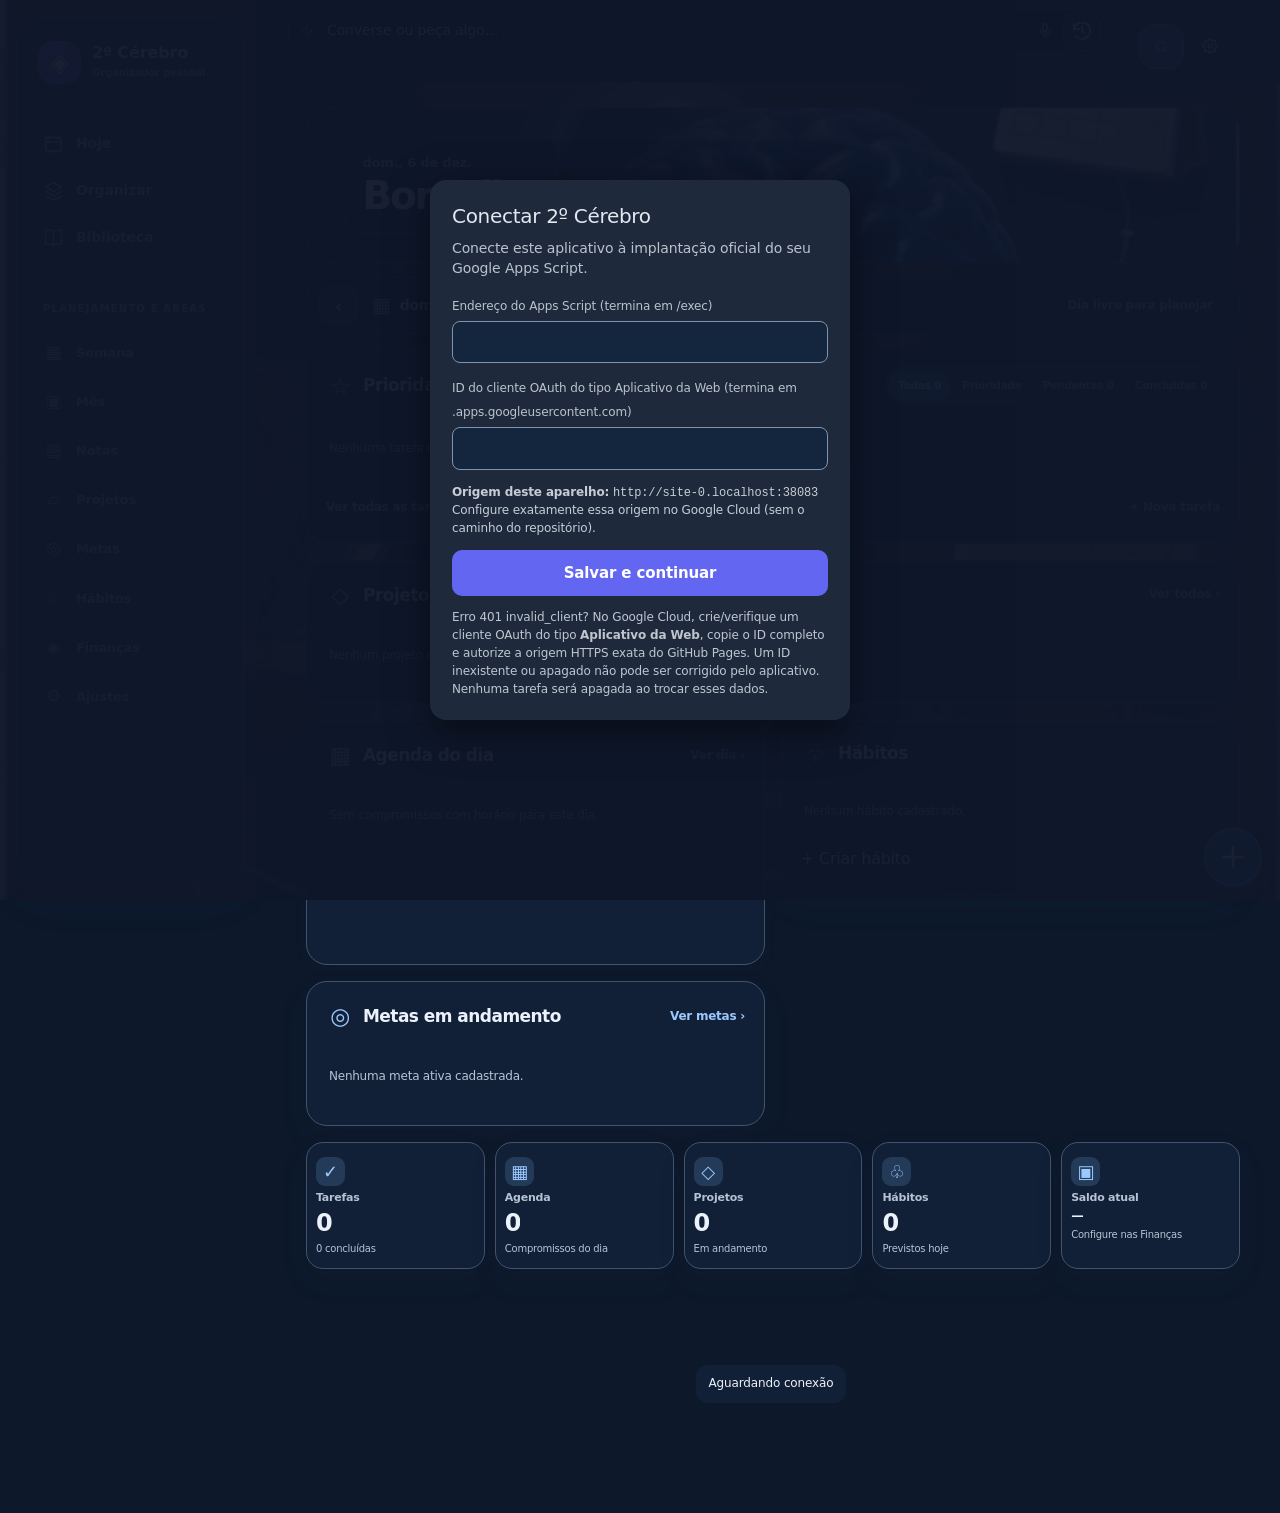
==== index.html @ 61ee3cfb "Permite salvar detalhes em cada ocorrência da rotina" ====
<!DOCTYPE html><html lang="pt-BR"><head><link rel="icon" type="image/png" href="[data-uri]"><meta charset="UTF-8"><meta name="viewport" content="width=device-width, initial-scale=1.0, viewport-fit=cover"><meta name="theme-color" content="#f8fafc"><meta name="apple-mobile-web-app-capable" content="yes"><meta name="apple-mobile-web-app-status-bar-style" content="default"><title>2° Cérebro</title><style>
  body { font-family: ui-sans-serif, system-ui, -apple-system, "Segoe UI", Roboto, sans-serif; -webkit-tap-highlight-color: transparent; }
  .input { width:100%; border:1px solid #d6d3e4; border-radius:.55rem; padding:.5rem .7rem; font-size:14px; background:#fff; outline:none; transition:border .15s, box-shadow .15s; }
  .input:focus { border-color:#6d28d9; box-shadow:0 0 0 3px rgba(109,40,217,.15); }
  .input::placeholder { color:#8a86a3; }
  .dark .input { background:#232134; border-color:#3b3852; color:#eee; }
  :root { color-scheme: light; } .dark { color-scheme: dark; }
  .rot { display:block; font-size:12px; font-weight:700; letter-spacing:.04em; text-transform:uppercase; color:#6b6785; margin-bottom:.3rem; }
  th.rot { display:table-cell; margin:0; padding:0 .25rem .5rem; vertical-align:bottom; line-height:1.25; }
  th.rot.text-left { padding-left:0; }
  .subt { color:#6b6785; font-size:13px; }
  .dark .rot, .dark .subt { color:#a8a4c0; }
  /* contraste: sobrescreve os cinzas claros do Tailwind (especificidade maior que a dos utilitários) */
  body .text-slate-400 { color:#64748b; } .dark .text-slate-400 { color:#a3acbd; }
  body .text-slate-300 { color:#94a3b8; }
  .dark .text-slate-500 { color:#a3acbd; }
  body .text-\[11px\] { font-size:12px; }
  .card { background:#fff; border:1px solid #ebe9f3; border-radius:1rem; }
  .dark .card { background:#1b1a29; border-color:#2c2a40; }
  .nav-i { display:flex; align-items:center; gap:.7rem; padding:.6rem .85rem; border-radius:.7rem; color:#5b5873; font-weight:600; font-size:14px; cursor:pointer; transition:background .15s,color .15s; }
  .nav-i:hover { background:#efeaff; color:#6d28d9; }
  .nav-i.ativo { background:#6d28d9; color:#fff; box-shadow:0 4px 12px rgba(109,40,217,.25); }
  .dark .nav-i { color:#b4b0cc; } .dark .nav-i:hover { background:#2a2540; color:#c4b5fd; } .dark .nav-i.ativo { background:#6d28d9; color:#fff; }
  .nav-m { flex:1; display:flex; flex-direction:column; align-items:center; gap:2px; padding:.45rem 0; font-size:11px; font-weight:600; color:#6b6785; min-width:44px; min-height:52px; justify-content:center; }
  .nav-m.ativo { color:#6d28d9; } .dark .nav-m { color:#a8a4c0; } .dark .nav-m.ativo { color:#c4b5fd; }
  .chip { display:inline-flex; align-items:center; gap:.3rem; font-size:12px; font-weight:600; padding:.12rem .55rem; border-radius:999px; white-space:nowrap; }
  .chip-f { cursor:pointer; background:#f1eff8; color:#3f3b56; } .dark .chip-f { background:#2a2540; color:#c4b5fd; }
  .chip-f.ativo { background:#6d28d9; color:#fff; }
  .btn { display:inline-flex; align-items:center; justify-content:center; gap:.4rem; font-weight:700; font-size:13px; padding:.5rem .9rem; border-radius:.6rem; transition:all .15s; }
  .btn-p { background:#6d28d9; color:#fff; } .btn-p:hover { background:#5b21b6; }
  .btn-s { background:#f1eff8; color:#3f3b56; } .btn-s:hover { background:#e6e2f3; }
  .dark .btn-s { background:#2a2540; color:#ddd; } .dark .btn-s:hover { background:#342e52; }
  .btn-g { background:transparent; color:#6d28d9; padding:.3rem .55rem; } .btn-g:hover { background:#efeaff; }
  .chk { width:28px; height:28px; border-radius:6px; border:2px solid #c4bfd9; display:inline-flex; align-items:center; justify-content:center; flex-shrink:0; cursor:pointer; background:#fff; }
  .chk.feito { background:#6d28d9; border-color:#6d28d9; color:#fff; }
  .chk.redondo { border-radius:999px; }
  .linha { position: relative; overflow: hidden; touch-action: pan-y; display:flex; align-items:flex-start; border-radius:.6rem; isolation:isolate; }
  .linha-swipe { transition: transform 0.2s ease-out; position:relative; z-index:1; }

/* visual simples: só o essencial (botão "Simples/Completo" no topo) */
html.simples #hoje-proxima, html.simples #hoje-ritual, html.simples #hoje-foco, html.simples #hoje-top3-card, html.simples #hoje-feitas-card, html.simples #hoje-habitos-card, html.simples #hoje-semana-card,
html.simples .jan-livre, html.simples .cap-aviso, html.simples .linha .rapido, html.simples .btn-top3, html.simples .tf-barra, html.simples #tf-projetos, html.simples #tf-areas, html.simples #btn-sel, html.simples #btn-dens, html.simples #btn-triagem,
html.simples #v-tarefas [onclick^="abrirProjeto("], html.simples #nt-etiquetas, html.simples #nt-trilha, html.simples #mt-heat-card, html.simples #v-metas [onclick="abrirReflexaoSemanal()"], html.simples #cap-pwa{display:none!important}
html.simples .t-meta > :not(.keep){display:none!important}
html.simples .t-meta:not(:has(.keep)){display:none!important}
html.simples #modal-corpo .subt.ms-oculto{display:none!important}
  .ag-sw { touch-action: pan-y; position: relative; transition: transform .2s ease-out, background-color .2s; }
  .linha-fundo { position: absolute; inset: 0; display: flex; align-items: center; justify-content: space-between; padding: 0 1rem; color: white; font-weight: bold; z-index: 0; border-radius: .6rem; }
  .fundo-verde { background: #10b981; } .fundo-vermelho { background: #ef4444; }
  .feita .titulo-t { text-decoration:line-through; color:#a8a4bd; }
  .modo-foco #v-hoje .foco-oculto { display: none !important; }
  .modo-foco #v-hoje .foco-lista { display: none !important; }
  .btn-foco.ativo { background: #171717; color: white; box-shadow: 0 0 15px rgba(109,40,217, 0.4); }
  .toast { animation: entra .2s ease-out; } @keyframes entra { from { transform:translateY(8px); opacity:0 } }
  .dia-hoje { box-shadow: 0 0 0 2px #6d28d9; }
  .barra { height:8px; border-radius:999px; background:#ebe9f3; overflow:hidden; } .dark .barra { background:#2c2a40; }
  .barra > i { display:block; height:100%; background:#6d28d9; border-radius:999px; }
  .bloco { position:absolute; border-radius:.45rem; padding:2px 6px; font-size:12px; overflow:hidden; border-left:3px solid; pointer-events:auto; }
</style>
<style>/* Tailwind 3.4.17 compilado (sem CDN). Regerar: npx tailwindcss -c tailwind.config.js -i in.css --minify */*,:after,:before{--tw-border-spacing-x:0;--tw-border-spacing-y:0;--tw-translate-x:0;--tw-translate-y:0;--tw-rotate:0;--tw-skew-x:0;--tw-skew-y:0;--tw-scale-x:1;--tw-scale-y:1;--tw-pan-x: ;--tw-pan-y: ;--tw-pinch-zoom: ;--tw-scroll-snap-strictness:proximity;--tw-gradient-from-position: ;--tw-gradient-via-position: ;--tw-gradient-to-position: ;--tw-ordinal: ;--tw-slashed-zero: ;--tw-numeric-figure: ;--tw-numeric-spacing: ;--tw-numeric-fraction: ;--tw-ring-inset: ;--tw-ring-offset-width:0px;--tw-ring-offset-color:#fff;--tw-ring-color:rgba(59,130,246,.5);--tw-ring-offset-shadow:0 0 #0000;--tw-ring-shadow:0 0 #0000;--tw-shadow:0 0 #0000;--tw-shadow-colored:0 0 #0000;--tw-blur: ;--tw-brightness: ;--tw-contrast: ;--tw-grayscale: ;--tw-hue-rotate: ;--tw-invert: ;--tw-saturate: ;--tw-sepia: ;--tw-drop-shadow: ;--tw-backdrop-blur: ;--tw-backdrop-brightness: ;--tw-backdrop-contrast: ;--tw-backdrop-grayscale: ;--tw-backdrop-hue-rotate: ;--tw-backdrop-invert: ;--tw-backdrop-opacity: ;--tw-backdrop-saturate: ;--tw-backdrop-sepia: ;--tw-contain-size: ;--tw-contain-layout: ;--tw-contain-paint: ;--tw-contain-style: }::backdrop{--tw-border-spacing-x:0;--tw-border-spacing-y:0;--tw-translate-x:0;--tw-translate-y:0;--tw-rotate:0;--tw-skew-x:0;--tw-skew-y:0;--tw-scale-x:1;--tw-scale-y:1;--tw-pan-x: ;--tw-pan-y: ;--tw-pinch-zoom: ;--tw-scroll-snap-strictness:proximity;--tw-gradient-from-position: ;--tw-gradient-via-position: ;--tw-gradient-to-position: ;--tw-ordinal: ;--tw-slashed-zero: ;--tw-numeric-figure: ;--tw-numeric-spacing: ;--tw-numeric-fraction: ;--tw-ring-inset: ;--tw-ring-offset-width:0px;--tw-ring-offset-color:#fff;--tw-ring-color:rgba(59,130,246,.5);--tw-ring-offset-shadow:0 0 #0000;--tw-ring-shadow:0 0 #0000;--tw-shadow:0 0 #0000;--tw-shadow-colored:0 0 #0000;--tw-blur: ;--tw-brightness: ;--tw-contrast: ;--tw-grayscale: ;--tw-hue-rotate: ;--tw-invert: ;--tw-saturate: ;--tw-sepia: ;--tw-drop-shadow: ;--tw-backdrop-blur: ;--tw-backdrop-brightness: ;--tw-backdrop-contrast: ;--tw-backdrop-grayscale: ;--tw-backdrop-hue-rotate: ;--tw-backdrop-invert: ;--tw-backdrop-opacity: ;--tw-backdrop-saturate: ;--tw-backdrop-sepia: ;--tw-contain-size: ;--tw-contain-layout: ;--tw-contain-paint: ;--tw-contain-style: }/*! tailwindcss v3.4.17 | MIT License | https://tailwindcss.com*/*,:after,:before{box-sizing:border-box;border:0 solid #e5e7eb}:after,:before{--tw-content:""}:host,html{line-height:1.5;-webkit-text-size-adjust:100%;-moz-tab-size:4;-o-tab-size:4;tab-size:4;font-family:ui-sans-serif,system-ui,sans-serif,Apple Color Emoji,Segoe UI Emoji,Segoe UI Symbol,Noto Color Emoji;font-feature-settings:normal;font-variation-settings:normal;-webkit-tap-highlight-color:transparent}body{margin:0;line-height:inherit}hr{height:0;color:inherit;border-top-width:1px}abbr:where([title]){-webkit-text-decoration:underline dotted;text-decoration:underline dotted}h1,h2,h3,h4,h5,h6{font-size:inherit;font-weight:inherit}a{color:inherit;text-decoration:inherit}b,strong{font-weight:bolder}code,kbd,pre,samp{font-family:ui-monospace,SFMono-Regular,Menlo,Monaco,Consolas,Liberation Mono,Courier New,monospace;font-feature-settings:normal;font-variation-settings:normal;font-size:1em}small{font-size:80%}sub,sup{font-size:75%;line-height:0;position:relative;vertical-align:baseline}sub{bottom:-.25em}sup{top:-.5em}table{text-indent:0;border-color:inherit;border-collapse:collapse}button,input,optgroup,select,textarea{font-family:inherit;font-feature-settings:inherit;font-variation-settings:inherit;font-size:100%;font-weight:inherit;line-height:inherit;letter-spacing:inherit;color:inherit;margin:0;padding:0}button,select{text-transform:none}button,input:where([type=button]),input:where([type=reset]),input:where([type=submit]){-webkit-appearance:button;background-color:transparent;background-image:none}:-moz-focusring{outline:auto}:-moz-ui-invalid{box-shadow:none}progress{vertical-align:baseline}::-webkit-inner-spin-button,::-webkit-outer-spin-button{height:auto}[type=search]{-webkit-appearance:textfield;outline-offset:-2px}::-webkit-search-decoration{-webkit-appearance:none}::-webkit-file-upload-button{-webkit-appearance:button;font:inherit}summary{display:list-item}blockquote,dd,dl,figure,h1,h2,h3,h4,h5,h6,hr,p,pre{margin:0}fieldset{margin:0}fieldset,legend{padding:0}menu,ol,ul{list-style:none;margin:0;padding:0}dialog{padding:0}textarea{resize:vertical}input::-moz-placeholder,textarea::-moz-placeholder{opacity:1;color:#9ca3af}input::placeholder,textarea::placeholder{opacity:1;color:#9ca3af}[role=button],button{cursor:pointer}:disabled{cursor:default}audio,canvas,embed,iframe,img,object,svg,video{display:block;vertical-align:middle}img,video{max-width:100%;height:auto}[hidden]:where(:not([hidden=until-found])){display:none}.pointer-events-none{pointer-events:none}.visible{visibility:visible}.collapse{visibility:collapse}.fixed{position:fixed}.absolute{position:absolute}.relative{position:relative}.sticky{position:sticky}.inset-0{inset:0}.inset-x-0{left:0;right:0}.inset-y-0{top:0;bottom:0}.-left-1{left:-.25rem}.-top-1{top:-.25rem}.-top-2{top:-.5rem}.bottom-0{bottom:0}.bottom-16{bottom:4rem}.bottom-20{bottom:5rem}.bottom-36{bottom:9rem}.left-0{left:0}.left-3{left:.75rem}.right-0{right:0}.right-1{right:.25rem}.right-4{right:1rem}.top-0{top:0}.top-1{top:.25rem}.top-1\/2{top:50%}.z-10{z-index:10}.z-20{z-index:20}.z-30{z-index:30}.z-40{z-index:40}.z-50{z-index:50}.z-\[60\]{z-index:60}.mx-auto{margin-left:auto;margin-right:auto}.my-1{margin-top:.25rem;margin-bottom:.25rem}.\!mb-0{margin-bottom:0!important}.-mt-1{margin-top:-.25rem}.mb-1{margin-bottom:.25rem}.mb-2{margin-bottom:.5rem}.mb-3{margin-bottom:.75rem}.mb-4{margin-bottom:1rem}.mb-5{margin-bottom:1.25rem}.mb-6{margin-bottom:1.5rem}.ml-1{margin-left:.25rem}.ml-2{margin-left:.5rem}.ml-3{margin-left:.75rem}.mr-0{margin-right:0}.mr-0\.5{margin-right:.125rem}.mr-1{margin-right:.25rem}.mr-1\.5{margin-right:.375rem}.mr-2{margin-right:.5rem}.mt-0{margin-top:0}.mt-0\.5{margin-top:.125rem}.mt-1{margin-top:.25rem}.mt-2{margin-top:.5rem}.mt-3{margin-top:.75rem}.mt-4{margin-top:1rem}.mt-auto{margin-top:auto}.block{display:block}.inline-block{display:inline-block}.inline{display:inline}.flex{display:flex}.inline-flex{display:inline-flex}.table{display:table}.grid{display:grid}.hidden{display:none}.h-14{height:3.5rem}.h-2{height:.5rem}.h-2\.5{height:.625rem}.h-9{height:2.25rem}.h-\[14px\]{height:14px}.h-full{height:100%}.h-px{height:1px}.max-h-48{max-height:12rem}.max-h-\[92vh\]{max-height:92vh}.min-h-0{min-height:0}.min-h-screen{min-height:100vh}.w-1{width:.25rem}.w-10{width:2.5rem}.w-14{width:3.5rem}.w-2{width:.5rem}.w-2\.5{width:.625rem}.w-4{width:1rem}.w-5{width:1.25rem}.w-60{width:15rem}.w-8{width:2rem}.w-9{width:2.25rem}.w-full{width:100%}.min-w-0{min-width:0}.max-w-2xl{max-width:42rem}.max-w-6xl{max-width:72rem}.max-w-sm{max-width:24rem}.max-w-xl{max-width:36rem}.max-w-xs{max-width:20rem}.flex-1{flex:1 1 0%}.shrink-0{flex-shrink:0}.-translate-y-1{--tw-translate-y:-0.25rem}.-translate-y-1,.-translate-y-1\/2{transform:translate(var(--tw-translate-x),var(--tw-translate-y)) rotate(var(--tw-rotate)) skewX(var(--tw-skew-x)) skewY(var(--tw-skew-y)) scaleX(var(--tw-scale-x)) scaleY(var(--tw-scale-y))}.-translate-y-1\/2{--tw-translate-y:-50%}.transform{transform:translate(var(--tw-translate-x),var(--tw-translate-y)) rotate(var(--tw-rotate)) skewX(var(--tw-skew-x)) skewY(var(--tw-skew-y)) scaleX(var(--tw-scale-x)) scaleY(var(--tw-scale-y))}.cursor-pointer{cursor:pointer}.resize{resize:both}.list-disc{list-style-type:disc}.grid-cols-1{grid-template-columns:repeat(1,minmax(0,1fr))}.grid-cols-2{grid-template-columns:repeat(2,minmax(0,1fr))}.grid-cols-3{grid-template-columns:repeat(3,minmax(0,1fr))}.flex-col{flex-direction:column}.flex-wrap{flex-wrap:wrap}.items-start{align-items:flex-start}.items-end{align-items:flex-end}.items-center{align-items:center}.justify-start{justify-content:flex-start}.justify-end{justify-content:flex-end}.justify-center{justify-content:center}.justify-between{justify-content:space-between}.gap-1{gap:.25rem}.gap-1\.5{gap:.375rem}.gap-2{gap:.5rem}.gap-2\.5{gap:.625rem}.gap-3{gap:.75rem}.gap-4{gap:1rem}.gap-5{gap:1.25rem}.gap-x-3{-moz-column-gap:.75rem;column-gap:.75rem}.gap-y-1{row-gap:.25rem}.space-y-0>:not([hidden])~:not([hidden]){--tw-space-y-reverse:0;margin-top:calc(0px*(1 - var(--tw-space-y-reverse)));margin-bottom:calc(0px*var(--tw-space-y-reverse))}.space-y-0\.5>:not([hidden])~:not([hidden]){--tw-space-y-reverse:0;margin-top:calc(.125rem*(1 - var(--tw-space-y-reverse)));margin-bottom:calc(.125rem*var(--tw-space-y-reverse))}.space-y-1>:not([hidden])~:not([hidden]){--tw-space-y-reverse:0;margin-top:calc(.25rem*(1 - var(--tw-space-y-reverse)));margin-bottom:calc(.25rem*var(--tw-space-y-reverse))}.space-y-1\.5>:not([hidden])~:not([hidden]){--tw-space-y-reverse:0;margin-top:calc(.375rem*(1 - var(--tw-space-y-reverse)));margin-bottom:calc(.375rem*var(--tw-space-y-reverse))}.space-y-2>:not([hidden])~:not([hidden]){--tw-space-y-reverse:0;margin-top:calc(.5rem*(1 - var(--tw-space-y-reverse)));margin-bottom:calc(.5rem*var(--tw-space-y-reverse))}.space-y-3>:not([hidden])~:not([hidden]){--tw-space-y-reverse:0;margin-top:calc(.75rem*(1 - var(--tw-space-y-reverse)));margin-bottom:calc(.75rem*var(--tw-space-y-reverse))}.space-y-4>:not([hidden])~:not([hidden]){--tw-space-y-reverse:0;margin-top:calc(1rem*(1 - var(--tw-space-y-reverse)));margin-bottom:calc(1rem*var(--tw-space-y-reverse))}.space-y-5>:not([hidden])~:not([hidden]){--tw-space-y-reverse:0;margin-top:calc(1.25rem*(1 - var(--tw-space-y-reverse)));margin-bottom:calc(1.25rem*var(--tw-space-y-reverse))}.self-stretch{align-self:stretch}.overflow-hidden{overflow:hidden}.overflow-x-auto{overflow-x:auto}.overflow-y-auto{overflow-y:auto}.truncate{overflow:hidden;text-overflow:ellipsis;white-space:nowrap}.whitespace-pre-wrap{white-space:pre-wrap}.break-words{overflow-wrap:break-word}.rounded{border-radius:.25rem}.rounded-2xl{border-radius:1rem}.rounded-full{border-radius:9999px}.rounded-lg{border-radius:.5rem}.rounded-xl{border-radius:.75rem}.border{border-width:1px}.border-b{border-bottom-width:1px}.border-l{border-left-width:1px}.border-r{border-right-width:1px}.border-t{border-top-width:1px}.border-dashed{border-style:dashed}.border-amber-300{--tw-border-opacity:1;border-color:rgb(252 211 77/var(--tw-border-opacity,1))}.border-slate-100{--tw-border-opacity:1;border-color:rgb(241 245 249/var(--tw-border-opacity,1))}.border-slate-200{--tw-border-opacity:1;border-color:rgb(226 232 240/var(--tw-border-opacity,1))}.border-slate-300{--tw-border-opacity:1;border-color:rgb(203 213 225/var(--tw-border-opacity,1))}.bg-amber-50{--tw-bg-opacity:1;background-color:rgb(255 251 235/var(--tw-bg-opacity,1))}.bg-amber-900{--tw-bg-opacity:1;background-color:rgb(120 53 15/var(--tw-bg-opacity,1))}.bg-black{--tw-bg-opacity:1;background-color:rgb(0 0 0/var(--tw-bg-opacity,1))}.bg-black\/40{background-color:rgba(0,0,0,.4)}.bg-purple-100{--tw-bg-opacity:1;background-color:rgb(243 232 255/var(--tw-bg-opacity,1))}.bg-purple-50{--tw-bg-opacity:1;background-color:rgb(250 245 255/var(--tw-bg-opacity,1))}.bg-purple-50\/50{background-color:rgba(250,245,255,.5)}.bg-purple-700{--tw-bg-opacity:1;background-color:rgb(126 34 206/var(--tw-bg-opacity,1))}.bg-purple-900{--tw-bg-opacity:1;background-color:rgb(88 28 135/var(--tw-bg-opacity,1))}.bg-purple-900\/10{background-color:rgba(88,28,135,.1)}.bg-red-300{--tw-bg-opacity:1;background-color:rgb(252 165 165/var(--tw-bg-opacity,1))}.bg-red-500{--tw-bg-opacity:1;background-color:rgb(239 68 68/var(--tw-bg-opacity,1))}.bg-red-600{--tw-bg-opacity:1;background-color:rgb(220 38 38/var(--tw-bg-opacity,1))}.bg-slate-200{--tw-bg-opacity:1;background-color:rgb(226 232 240/var(--tw-bg-opacity,1))}.bg-slate-50{--tw-bg-opacity:1;background-color:rgb(248 250 252/var(--tw-bg-opacity,1))}.bg-slate-50\/90{background-color:rgba(248,250,252,.9)}.bg-slate-900{--tw-bg-opacity:1;background-color:rgb(15 23 42/var(--tw-bg-opacity,1))}.bg-white{--tw-bg-opacity:1;background-color:rgb(255 255 255/var(--tw-bg-opacity,1))}.p-1{padding:.25rem}.p-2{padding:.5rem}.p-2\.5{padding:.625rem}.p-3{padding:.75rem}.p-4{padding:1rem}.p-5{padding:1.25rem}.p-6{padding:1.5rem}.px-0{padding-left:0;padding-right:0}.px-0\.5{padding-left:.125rem;padding-right:.125rem}.px-1{padding-left:.25rem;padding-right:.25rem}.px-1\.5{padding-left:.375rem;padding-right:.375rem}.px-2{padding-left:.5rem;padding-right:.5rem}.px-3{padding-left:.75rem;padding-right:.75rem}.px-4{padding-left:1rem;padding-right:1rem}.px-5{padding-left:1.25rem;padding-right:1.25rem}.py-0{padding-top:0;padding-bottom:0}.py-0\.5{padding-top:.125rem;padding-bottom:.125rem}.py-1{padding-top:.25rem;padding-bottom:.25rem}.py-1\.5{padding-top:.375rem;padding-bottom:.375rem}.py-2{padding-top:.5rem;padding-bottom:.5rem}.py-2\.5{padding-top:.625rem;padding-bottom:.625rem}.py-3{padding-top:.75rem;padding-bottom:.75rem}.py-4{padding-top:1rem;padding-bottom:1rem}.py-6{padding-top:1.5rem;padding-bottom:1.5rem}.pb-1{padding-bottom:.25rem}.pb-28{padding-bottom:7rem}.pl-3{padding-left:.75rem}.pl-5{padding-left:1.25rem}.pl-9{padding-left:2.25rem}.pr-1{padding-right:.25rem}.pr-3{padding-right:.75rem}.pr-4{padding-right:1rem}.pt-1{padding-top:.25rem}.pt-2{padding-top:.5rem}.pt-3{padding-top:.75rem}.pt-5{padding-top:1.25rem}.text-left{text-align:left}.text-center{text-align:center}.text-right{text-align:right}.text-2xl{font-size:1.5rem;line-height:2rem}.text-6xl{font-size:3.75rem;line-height:1}.text-\[10px\]{font-size:10px}.text-\[11px\]{font-size:11px}.text-\[12px\]{font-size:12px}.text-lg{font-size:1.125rem;line-height:1.75rem}.text-sm{font-size:.875rem;line-height:1.25rem}.text-xl{font-size:1.25rem;line-height:1.75rem}.text-xs{font-size:.75rem;line-height:1rem}.font-bold{font-weight:700}.font-extrabold{font-weight:800}.font-medium{font-weight:500}.font-normal{font-weight:400}.font-semibold{font-weight:600}.uppercase{text-transform:uppercase}.normal-case{text-transform:none}.italic{font-style:italic}.tabular-nums{--tw-numeric-spacing:tabular-nums;font-variant-numeric:var(--tw-ordinal) var(--tw-slashed-zero) var(--tw-numeric-figure) var(--tw-numeric-spacing) var(--tw-numeric-fraction)}.leading-\[14px\]{line-height:14px}.leading-none{line-height:1}.leading-tight{line-height:1.25}.text-amber-500{--tw-text-opacity:1;color:rgb(245 158 11/var(--tw-text-opacity,1))}.text-amber-600{--tw-text-opacity:1;color:rgb(217 119 6/var(--tw-text-opacity,1))}.text-emerald-500{--tw-text-opacity:1;color:rgb(16 185 129/var(--tw-text-opacity,1))}.text-emerald-600{--tw-text-opacity:1;color:rgb(5 150 105/var(--tw-text-opacity,1))}.text-orange-500{--tw-text-opacity:1;color:rgb(249 115 22/var(--tw-text-opacity,1))}.text-orange-600{--tw-text-opacity:1;color:rgb(234 88 12/var(--tw-text-opacity,1))}.text-purple-300{--tw-text-opacity:1;color:rgb(216 180 254/var(--tw-text-opacity,1))}.text-purple-700{--tw-text-opacity:1;color:rgb(126 34 206/var(--tw-text-opacity,1))}.text-red-500{--tw-text-opacity:1;color:rgb(239 68 68/var(--tw-text-opacity,1))}.text-red-600{--tw-text-opacity:1;color:rgb(220 38 38/var(--tw-text-opacity,1))}.text-slate-300{--tw-text-opacity:1;color:rgb(203 213 225/var(--tw-text-opacity,1))}.text-slate-400{--tw-text-opacity:1;color:rgb(148 163 184/var(--tw-text-opacity,1))}.text-slate-500{--tw-text-opacity:1;color:rgb(100 116 139/var(--tw-text-opacity,1))}.text-slate-600{--tw-text-opacity:1;color:rgb(71 85 105/var(--tw-text-opacity,1))}.text-slate-800{--tw-text-opacity:1;color:rgb(30 41 59/var(--tw-text-opacity,1))}.text-white{--tw-text-opacity:1;color:rgb(255 255 255/var(--tw-text-opacity,1))}.underline{text-decoration-line:underline}.decoration-dotted{text-decoration-style:dotted}.opacity-0{opacity:0}.opacity-60{opacity:.6}.opacity-70{opacity:.7}.shadow{--tw-shadow:0 1px 3px 0 rgba(0,0,0,.1),0 1px 2px -1px rgba(0,0,0,.1);--tw-shadow-colored:0 1px 3px 0 var(--tw-shadow-color),0 1px 2px -1px var(--tw-shadow-color)}.shadow,.shadow-lg{box-shadow:var(--tw-ring-offset-shadow,0 0 #0000),var(--tw-ring-shadow,0 0 #0000),var(--tw-shadow)}.shadow-lg{--tw-shadow:0 10px 15px -3px rgba(0,0,0,.1),0 4px 6px -4px rgba(0,0,0,.1);--tw-shadow-colored:0 10px 15px -3px var(--tw-shadow-color),0 4px 6px -4px var(--tw-shadow-color)}.outline-none{outline:2px solid transparent;outline-offset:2px}.blur{--tw-blur:blur(8px)}.blur,.filter{filter:var(--tw-blur) var(--tw-brightness) var(--tw-contrast) var(--tw-grayscale) var(--tw-hue-rotate) var(--tw-invert) var(--tw-saturate) var(--tw-sepia) var(--tw-drop-shadow)}.backdrop-blur{--tw-backdrop-blur:blur(8px);-webkit-backdrop-filter:var(--tw-backdrop-blur) var(--tw-backdrop-brightness) var(--tw-backdrop-contrast) var(--tw-backdrop-grayscale) var(--tw-backdrop-hue-rotate) var(--tw-backdrop-invert) var(--tw-backdrop-opacity) var(--tw-backdrop-saturate) var(--tw-backdrop-sepia);backdrop-filter:var(--tw-backdrop-blur) var(--tw-backdrop-brightness) var(--tw-backdrop-contrast) var(--tw-backdrop-grayscale) var(--tw-backdrop-hue-rotate) var(--tw-backdrop-invert) var(--tw-backdrop-opacity) var(--tw-backdrop-saturate) var(--tw-backdrop-sepia)}.transition{transition-property:color,background-color,border-color,text-decoration-color,fill,stroke,opacity,box-shadow,transform,filter,-webkit-backdrop-filter;transition-property:color,background-color,border-color,text-decoration-color,fill,stroke,opacity,box-shadow,transform,filter,backdrop-filter;transition-property:color,background-color,border-color,text-decoration-color,fill,stroke,opacity,box-shadow,transform,filter,backdrop-filter,-webkit-backdrop-filter;transition-timing-function:cubic-bezier(.4,0,.2,1);transition-duration:.15s}.ease-in{transition-timing-function:cubic-bezier(.4,0,1,1)}.ease-out{transition-timing-function:cubic-bezier(0,0,.2,1)}.hover\:bg-purple-50:hover{--tw-bg-opacity:1;background-color:rgb(250 245 255/var(--tw-bg-opacity,1))}.hover\:bg-slate-100:hover{--tw-bg-opacity:1;background-color:rgb(241 245 249/var(--tw-bg-opacity,1))}.hover\:text-purple-700:hover{--tw-text-opacity:1;color:rgb(126 34 206/var(--tw-text-opacity,1))}.hover\:text-red-500:hover{--tw-text-opacity:1;color:rgb(239 68 68/var(--tw-text-opacity,1))}.group:hover .group-hover\:flex{display:flex}.group:hover .group-hover\:opacity-100{opacity:1}.w-sm .sm\:block{display:block}.w-sm .sm\:max-w-xl{max-width:36rem}.w-sm .sm\:grid-cols-2{grid-template-columns:repeat(2,minmax(0,1fr))}.w-sm .sm\:grid-cols-\[1fr_1fr_auto\]{grid-template-columns:1fr 1fr auto}.w-sm .sm\:items-center{align-items:center}.w-sm .sm\:rounded-2xl{border-radius:1rem}.w-sm .sm\:p-4{padding:1rem}.w-md .md\:block{display:block}.w-md .md\:hidden{display:none}.w-md .md\:grid-cols-2{grid-template-columns:repeat(2,minmax(0,1fr))}.w-md .md\:grid-cols-7{grid-template-columns:repeat(7,minmax(0,1fr))}.w-lg .lg\:bottom-4{bottom:1rem}.w-lg .lg\:bottom-6{bottom:1.5rem}.w-lg .lg\:col-span-2{grid-column:span 2/span 2}.w-lg .lg\:col-span-3{grid-column:span 3/span 3}.w-lg .lg\:ml-60{margin-left:15rem}.w-lg .lg\:flex{display:flex}.w-lg .lg\:hidden{display:none}.w-lg .lg\:grid-cols-2{grid-template-columns:repeat(2,minmax(0,1fr))}.w-lg .lg\:grid-cols-5{grid-template-columns:repeat(5,minmax(0,1fr))}.w-lg .lg\:grid-cols-\[230px_minmax\(0\2c 1fr\)\]{grid-template-columns:230px minmax(0,1fr)}.w-lg .lg\:px-8{padding-left:2rem;padding-right:2rem}.w-lg .lg\:pb-8{padding-bottom:2rem}.dark\:border-amber-700:is(.dark *){--tw-border-opacity:1;border-color:rgb(180 83 9/var(--tw-border-opacity,1))}.dark\:border-slate-600:is(.dark *){--tw-border-opacity:1;border-color:rgb(71 85 105/var(--tw-border-opacity,1))}.dark\:border-slate-700:is(.dark *){--tw-border-opacity:1;border-color:rgb(51 65 85/var(--tw-border-opacity,1))}.dark\:border-slate-800:is(.dark *){--tw-border-opacity:1;border-color:rgb(30 41 59/var(--tw-border-opacity,1))}.dark\:bg-\[\#1b1a29\]:is(.dark *){--tw-bg-opacity:1;background-color:rgb(27 26 41/var(--tw-bg-opacity,1))}.dark\:bg-amber-900\/20:is(.dark *){background-color:rgba(120,53,15,.2)}.dark\:bg-purple-900\/10:is(.dark *){background-color:rgba(88,28,135,.1)}.dark\:bg-purple-900\/30:is(.dark *){background-color:rgba(88,28,135,.3)}.dark\:bg-purple-900\/40:is(.dark *){background-color:rgba(88,28,135,.4)}.dark\:bg-slate-700:is(.dark *){--tw-bg-opacity:1;background-color:rgb(51 65 85/var(--tw-bg-opacity,1))}.dark\:bg-slate-800:is(.dark *){--tw-bg-opacity:1;background-color:rgb(30 41 59/var(--tw-bg-opacity,1))}.dark\:bg-slate-900:is(.dark *){--tw-bg-opacity:1;background-color:rgb(15 23 42/var(--tw-bg-opacity,1))}.dark\:bg-slate-900\/90:is(.dark *){background-color:rgba(15,23,42,.9)}.dark\:text-amber-400:is(.dark *){--tw-text-opacity:1;color:rgb(251 191 36/var(--tw-text-opacity,1))}.dark\:text-purple-300:is(.dark *){--tw-text-opacity:1;color:rgb(216 180 254/var(--tw-text-opacity,1))}.dark\:text-slate-100:is(.dark *){--tw-text-opacity:1;color:rgb(241 245 249/var(--tw-text-opacity,1))}.dark\:text-slate-300:is(.dark *){--tw-text-opacity:1;color:rgb(203 213 225/var(--tw-text-opacity,1))}.dark\:text-slate-600:is(.dark *){--tw-text-opacity:1;color:rgb(71 85 105/var(--tw-text-opacity,1))}.dark\:hover\:bg-purple-900\/20:hover:is(.dark *){background-color:rgba(88,28,135,.2)}.dark\:hover\:bg-slate-700:hover:is(.dark *){--tw-bg-opacity:1;background-color:rgb(51 65 85/var(--tw-bg-opacity,1))}</style>
<style>/* escala do texto: --esc vem de Ajustes (padrão maior em telas de toque). Fica depois do Tailwind para vencer os utilitários */
html{font-size:calc(16px*var(--esc,1))}
body .input{font-size:calc(14px*var(--esc,1))}
body .rot{font-size:calc(12px*var(--esc,1))}
body .subt{font-size:calc(13px*var(--esc,1))}
body .nav-i{font-size:calc(14px*var(--esc,1))}
body .nav-m{font-size:calc(11px*var(--esc,1))}
body .chip{font-size:calc(12px*var(--esc,1))}
body .btn{font-size:calc(13px*var(--esc,1))}
body .bloco{font-size:calc(12px*var(--esc,1))}
body .text-\[10px\]{font-size:calc(11px*var(--esc,1))}
body .text-\[11px\]{font-size:calc(12px*var(--esc,1))}
body .text-\[12px\]{font-size:calc(13px*var(--esc,1))}
body .chk{width:calc(28px*var(--esc,1));height:calc(28px*var(--esc,1))}
@media (pointer:coarse){
  body .input{padding:.65rem .8rem}
  body .nav-m{min-height:60px}
  body .btn{min-height:44px}
  #nav-movel{padding-bottom:env(safe-area-inset-bottom)}
}
body #captura.input, body #captura-m.input{padding-left:2.4rem;padding-right:2.9rem}
.btn-mic{position:absolute;right:.35rem;top:50%;transform:translateY(-50%);width:2.2rem;height:2.2rem;border-radius:.6rem;display:flex;align-items:center;justify-content:center;color:#6d28d9}
.btn-mic.ouvindo{background:#dc2626;color:#fff;animation:pulsa 1s infinite}
@keyframes pulsa{50%{opacity:.6}}
.bloco.movel{cursor:grab;touch-action:pan-y}.bloco.arrastando{opacity:.85;box-shadow:0 6px 18px rgba(0,0,0,.25);z-index:20;cursor:grabbing}
.bl-rs{position:absolute;left:0;right:0;bottom:0;height:10px;cursor:ns-resize}.bl-rs:after{content:'';position:absolute;left:50%;bottom:2px;width:22px;height:3px;margin-left:-11px;border-radius:2px;background:currentColor;opacity:.35}
.heat{width:14px;height:14px;border-radius:3px;display:inline-block}
.btn-top3{color:#94a3b8;padding:0 .25rem}.btn-top3.ativo{color:#6d28d9}.dark .btn-top3.ativo{color:#c4b5fd}
.esq{background:linear-gradient(90deg,#e5e2f0 25%,#f1eff8 50%,#e5e2f0 75%);background-size:200% 100%;animation:esq 1.4s linear infinite;border-radius:.7rem}
.dark .esq{background:linear-gradient(90deg,#26233a 25%,#322e4a 50%,#26233a 75%);background-size:200% 100%}
@keyframes esq{to{background-position:-200% 0}}
</style>
<style>/* Tarefas no celular: filtros em linhas rolavam na horizontal (a lista fica logo abaixo); foco visível para teclado */
html:not(.w-lg) #tf-filtros, html:not(.w-lg) #tf-projetos { display:flex; flex-wrap:wrap; gap:.35rem; padding:.35rem; }   /* quebra em linhas: na faixa rolável só as 2 primeiras opções apareciam */
html:not(.w-lg) #tf-filtros .nav-i, html:not(.w-lg) #tf-projetos .nav-i { width:auto; flex:none; padding:.4rem .7rem; }
html:not(.w-lg) #tf-filtros .nav-i span+span { margin-left:.4rem; }
html:not(.w-lg) #tf-projetos > p.rot { align-self:center; flex:none; padding:0 .25rem !important; margin:0; }
html:not(.w-lg) #tf-projetos > div { flex:none; }
html:not(.w-lg) .vista .space-y-4 > #tf-filtros + #tf-projetos:empty { display:none; }
button:focus-visible, .nav-i:focus-visible, .nav-m:focus-visible, .chip:focus-visible, select:focus-visible, input:focus-visible, textarea:focus-visible, [tabindex]:focus-visible { outline:2px solid #6d28d9; outline-offset:2px; }
.dark button:focus-visible, .dark .nav-i:focus-visible, .dark .nav-m:focus-visible, .dark .chip:focus-visible, .dark [tabindex]:focus-visible { outline-color:#c4b5fd; }
</style>
<style>/* Ícones embutidos (SVG via máscara): substituem o Font Awesome e funcionam sem internet */
.fa-solid,.fa-regular{display:inline-block;width:1em;height:1em;vertical-align:-.125em;background-color:currentColor;-webkit-mask:var(--ic) center/contain no-repeat;mask:var(--ic) center/contain no-repeat;flex-shrink:0}
@keyframes fa-giro{to{transform:rotate(360deg)}} .fa-spin{animation:fa-giro 1s linear infinite}
.fa-plus{--ic:url("data:image/svg+xml,%3Csvg%20xmlns='http://www.w3.org/2000/svg'%20viewBox='0%200%2024%2024'%20fill='none'%20stroke='black'%20stroke-width='2'%20stroke-linecap='round'%20stroke-linejoin='round'%3E%3Cpath%20d='M12%205v14M5%2012h14'%20/%3E%3C/svg%3E")}
.fa-check{--ic:url("data:image/svg+xml,%3Csvg%20xmlns='http://www.w3.org/2000/svg'%20viewBox='0%200%2024%2024'%20fill='none'%20stroke='black'%20stroke-width='2.5'%20stroke-linecap='round'%20stroke-linejoin='round'%3E%3Cpath%20d='M20%206L9%2017l-5-5'%20/%3E%3C/svg%3E")}
.fa-trash{--ic:url("data:image/svg+xml,%3Csvg%20xmlns='http://www.w3.org/2000/svg'%20viewBox='0%200%2024%2024'%20fill='none'%20stroke='black'%20stroke-width='2'%20stroke-linecap='round'%20stroke-linejoin='round'%3E%3Cpath%20d='M3%206h18M8%206V4h8v2M19%206l-1%2014H6L5%206M10%2011v6M14%2011v6'%20/%3E%3C/svg%3E")}
.fa-rotate{--ic:url("data:image/svg+xml,%3Csvg%20xmlns='http://www.w3.org/2000/svg'%20viewBox='0%200%2024%2024'%20fill='none'%20stroke='black'%20stroke-width='2'%20stroke-linecap='round'%20stroke-linejoin='round'%3E%3Cpath%20d='M21%2012a9%209%200%201%201-3-6.7L21%208M21%203v5h-5'%20/%3E%3C/svg%3E")}
.fa-rotate-left{--ic:url("data:image/svg+xml,%3Csvg%20xmlns='http://www.w3.org/2000/svg'%20viewBox='0%200%2024%2024'%20fill='none'%20stroke='black'%20stroke-width='2'%20stroke-linecap='round'%20stroke-linejoin='round'%3E%3Cpath%20d='M3%2012a9%209%200%201%200%203-6.7L3%208M3%203v5h5'%20/%3E%3C/svg%3E")}
.fa-inbox{--ic:url("data:image/svg+xml,%3Csvg%20xmlns='http://www.w3.org/2000/svg'%20viewBox='0%200%2024%2024'%20fill='none'%20stroke='black'%20stroke-width='2'%20stroke-linecap='round'%20stroke-linejoin='round'%3E%3Cpath%20d='M22%2012h-6l-2%203h-4l-2-3H2M5.5%205h13l3.5%207v6a2%202%200%200%201-2%202H4a2%202%200%200%201-2-2v-6z'%20/%3E%3C/svg%3E")}
.fa-calendar{--ic:url("data:image/svg+xml,%3Csvg%20xmlns='http://www.w3.org/2000/svg'%20viewBox='0%200%2024%2024'%20fill='none'%20stroke='black'%20stroke-width='2'%20stroke-linecap='round'%20stroke-linejoin='round'%3E%3Cpath%20d='M5%204h14a2%202%200%200%201%202%202v14a2%202%200%200%201-2%202H5a2%202%200%200%201-2-2V6a2%202%200%200%201%202-2zM16%202v4M8%202v4M3%2010h18'%20/%3E%3C/svg%3E")}
.fa-calendar-days{--ic:url("data:image/svg+xml,%3Csvg%20xmlns='http://www.w3.org/2000/svg'%20viewBox='0%200%2024%2024'%20fill='none'%20stroke='black'%20stroke-width='2.4'%20stroke-linecap='round'%20stroke-linejoin='round'%3E%3Cpath%20d='M5%204h14a2%202%200%200%201%202%202v14a2%202%200%200%201-2%202H5a2%202%200%200%201-2-2V6a2%202%200%200%201%202-2zM16%202v4M8%202v4M3%2010h18M8%2014h.01M12%2014h.01M16%2014h.01M8%2018h.01M12%2018h.01M16%2018h.01'%20/%3E%3C/svg%3E")}
.fa-triangle-exclamation{--ic:url("data:image/svg+xml,%3Csvg%20xmlns='http://www.w3.org/2000/svg'%20viewBox='0%200%2024%2024'%20fill='none'%20stroke='black'%20stroke-width='2'%20stroke-linecap='round'%20stroke-linejoin='round'%3E%3Cpath%20d='M10.3%203.9L1.8%2018a2%202%200%200%200%201.7%203h17a2%202%200%200%200%201.7-3L13.7%203.9a2%202%200%200%200-3.4%200zM12%209v4M12%2017h.01'%20/%3E%3C/svg%3E")}
.fa-pen{--ic:url("data:image/svg+xml,%3Csvg%20xmlns='http://www.w3.org/2000/svg'%20viewBox='0%200%2024%2024'%20fill='none'%20stroke='black'%20stroke-width='2'%20stroke-linecap='round'%20stroke-linejoin='round'%3E%3Cpath%20d='M12%2020h9M16.5%203.5a2.1%202.1%200%200%201%203%203L7%2019l-4%201%201-4z'%20/%3E%3C/svg%3E")}
.fa-microphone{--ic:url("data:image/svg+xml,%3Csvg%20xmlns='http://www.w3.org/2000/svg'%20viewBox='0%200%2024%2024'%20fill='none'%20stroke='black'%20stroke-width='2'%20stroke-linecap='round'%20stroke-linejoin='round'%3E%3Crect%20x='9'%20y='2'%20width='6'%20height='12'%20rx='3'/%3E%3Cpath%20d='M5%2011a7%207%200%200%200%2014%200M12%2018v4'/%3E%3C/svg%3E")}
.fa-magnifying-glass{--ic:url("data:image/svg+xml,%3Csvg%20xmlns='http://www.w3.org/2000/svg'%20viewBox='0%200%2024%2024'%20fill='none'%20stroke='black'%20stroke-width='2'%20stroke-linecap='round'%20stroke-linejoin='round'%3E%3Cpath%20d='M11%203a8%208%200%201%200%200%2016%208%208%200%200%200%200-16zM21%2021l-4.3-4.3'%20/%3E%3C/svg%3E")}
.fa-list-check{--ic:url("data:image/svg+xml,%3Csvg%20xmlns='http://www.w3.org/2000/svg'%20viewBox='0%200%2024%2024'%20fill='none'%20stroke='black'%20stroke-width='2'%20stroke-linecap='round'%20stroke-linejoin='round'%3E%3Cpath%20d='M11%206h10M11%2012h10M11%2018h10M3%206l1.5%201.5L7%205M3%2012l1.5%201.5L7%2011M3%2018l1.5%201.5L7%2017'%20/%3E%3C/svg%3E")}
.fa-flag{--ic:url("data:image/svg+xml,%3Csvg%20xmlns='http://www.w3.org/2000/svg'%20viewBox='0%200%2024%2024'%20fill='none'%20stroke='black'%20stroke-width='2'%20stroke-linecap='round'%20stroke-linejoin='round'%3E%3Cpath%20d='M4%2022V3M4%204h13l-2%204%202%204H4'%20/%3E%3C/svg%3E")}
.fa-fire{--ic:url("data:image/svg+xml,%3Csvg%20xmlns='http://www.w3.org/2000/svg'%20viewBox='0%200%2024%2024'%20fill='none'%20stroke='black'%20stroke-width='2'%20stroke-linecap='round'%20stroke-linejoin='round'%3E%3Cpath%20d='M8.5%2014.5A2.5%202.5%200%200%200%2011%2012c0-1.38-.5-2-1-3-1.072-2.143-.224-4.054%202-6%20.5%202.5%202%204.9%204%206.5%202%201.6%203%203.5%203%205.5a7%207%200%201%201-14%200c0-1.153.433-2.294%201-3a2.5%202.5%200%200%200%202.5%202.5z'%20/%3E%3C/svg%3E")}
.fa-cloud{--ic:url("data:image/svg+xml,%3Csvg%20xmlns='http://www.w3.org/2000/svg'%20viewBox='0%200%2024%2024'%20fill='none'%20stroke='black'%20stroke-width='2'%20stroke-linecap='round'%20stroke-linejoin='round'%3E%3Cpath%20d='M18%2010h-1.3A8%208%200%201%200%209%2020h9a5%205%200%200%200%200-10z'%20/%3E%3C/svg%3E")}
.fa-cloud-ok{--ic:url("data:image/svg+xml,%3Csvg%20xmlns='http://www.w3.org/2000/svg'%20viewBox='0%200%2024%2024'%20fill='none'%20stroke='black'%20stroke-width='2'%20stroke-linecap='round'%20stroke-linejoin='round'%3E%3Cpath%20d='M18%2010h-1.3A8%208%200%201%200%209%2020h9a5%205%200%200%200%200-10z'%20/%3E%3Cpath%20d='M9.5%2015l2%202%203.5-3.5'%20/%3E%3C/svg%3E")}
.fa-cloud-off{--ic:url("data:image/svg+xml,%3Csvg%20xmlns='http://www.w3.org/2000/svg'%20viewBox='0%200%2024%2024'%20fill='none'%20stroke='black'%20stroke-width='2'%20stroke-linecap='round'%20stroke-linejoin='round'%3E%3Cpath%20d='M18%2010h-1.3A8%208%200%201%200%209%2020h9a5%205%200%200%200%200-10z'%20/%3E%3Cpath%20d='M3%203l18%2018'%20/%3E%3C/svg%3E")}
.fa-cloud-arrow-up{--ic:url("data:image/svg+xml,%3Csvg%20xmlns='http://www.w3.org/2000/svg'%20viewBox='0%200%2024%2024'%20fill='none'%20stroke='black'%20stroke-width='2'%20stroke-linecap='round'%20stroke-linejoin='round'%3E%3Cpath%20d='M18%2010h-1.3A8%208%200%201%200%209%2020h9a5%205%200%200%200%200-10z'%20/%3E%3Cpath%20d='M12%2017v-6M9.5%2013.5L12%2011l2.5%202.5'%20/%3E%3C/svg%3E")}
.fa-circle-half-stroke{--ic:url("data:image/svg+xml,%3Csvg%20xmlns='http://www.w3.org/2000/svg'%20viewBox='0%200%2024%2024'%20fill='none'%20stroke='black'%20stroke-width='2'%20stroke-linecap='round'%20stroke-linejoin='round'%3E%3Cpath%20d='M12%202a10%2010%200%201%200%200%2020%2010%2010%200%200%200%200-20z'%20/%3E%3Cpath%20d='M12%202a10%2010%200%200%201%200%2020z'%20fill='black'/%3E%3C/svg%3E")}
.fa-brain{--ic:url("data:image/svg+xml,%3Csvg%20xmlns='http://www.w3.org/2000/svg'%20viewBox='0%200%2024%2024'%20fill='none'%20stroke='black'%20stroke-width='2'%20stroke-linecap='round'%20stroke-linejoin='round'%3E%3Cpath%20d='M9.5%202A2.5%202.5%200%200%201%2012%204.5v15a2.5%202.5%200%200%201-4.96.44%202.5%202.5%200%200%201-2.96-3.08%203%203%200%200%201-.34-5.58%202.5%202.5%200%200%201%201.32-4.24%202.5%202.5%200%200%201%204.44-1.04zM14.5%202A2.5%202.5%200%200%200%2012%204.5v15a2.5%202.5%200%200%200%204.96.44%202.5%202.5%200%200%200%202.96-3.08%203%203%200%200%200%20.34-5.58%202.5%202.5%200%200%200-1.32-4.24%202.5%202.5%200%200%200-4.44-1.04z'%20/%3E%3C/svg%3E")}
.fa-bolt{--ic:url("data:image/svg+xml,%3Csvg%20xmlns='http://www.w3.org/2000/svg'%20viewBox='0%200%2024%2024'%20fill='none'%20stroke='black'%20stroke-width='2'%20stroke-linecap='round'%20stroke-linejoin='round'%3E%3Cpath%20d='M13%202L3%2014h9l-1%208%2010-12h-9z'%20/%3E%3C/svg%3E")}
.fa-bullseye{--ic:url("data:image/svg+xml,%3Csvg%20xmlns='http://www.w3.org/2000/svg'%20viewBox='0%200%2024%2024'%20fill='none'%20stroke='black'%20stroke-width='2'%20stroke-linecap='round'%20stroke-linejoin='round'%3E%3Cpath%20d='M12%202a10%2010%200%201%200%200%2020%2010%2010%200%200%200%200-20zM12%206a6%206%200%201%200%200%2012%206%206%200%200%200%200-12zM12%2010a2%202%200%201%200%200%204%202%202%200%200%200%200-4z'%20/%3E%3C/svg%3E")}
.fa-chevron-down{--ic:url("data:image/svg+xml,%3Csvg%20xmlns='http://www.w3.org/2000/svg'%20viewBox='0%200%2024%2024'%20fill='none'%20stroke='black'%20stroke-width='2.5'%20stroke-linecap='round'%20stroke-linejoin='round'%3E%3Cpath%20d='M6%209l6%206%206-6'%20/%3E%3C/svg%3E")}
.fa-chevron-left{--ic:url("data:image/svg+xml,%3Csvg%20xmlns='http://www.w3.org/2000/svg'%20viewBox='0%200%2024%2024'%20fill='none'%20stroke='black'%20stroke-width='2.5'%20stroke-linecap='round'%20stroke-linejoin='round'%3E%3Cpath%20d='M15%2018l-6-6%206-6'%20/%3E%3C/svg%3E")}
.fa-chevron-right{--ic:url("data:image/svg+xml,%3Csvg%20xmlns='http://www.w3.org/2000/svg'%20viewBox='0%200%2024%2024'%20fill='none'%20stroke='black'%20stroke-width='2.5'%20stroke-linecap='round'%20stroke-linejoin='round'%3E%3Cpath%20d='M9%2018l6-6-6-6'%20/%3E%3C/svg%3E")}
.fa-circle-check{--ic:url("data:image/svg+xml,%3Csvg%20xmlns='http://www.w3.org/2000/svg'%20viewBox='0%200%2024%2024'%20fill='none'%20stroke='black'%20stroke-width='2'%20stroke-linecap='round'%20stroke-linejoin='round'%3E%3Cpath%20d='M12%202a10%2010%200%201%200%200%2020%2010%2010%200%200%200%200-20zM8%2012l3%203%205-6'%20/%3E%3C/svg%3E")}
.fa-circle-xmark{--ic:url("data:image/svg+xml,%3Csvg%20xmlns='http://www.w3.org/2000/svg'%20viewBox='0%200%2024%2024'%20fill='none'%20stroke='black'%20stroke-width='2'%20stroke-linecap='round'%20stroke-linejoin='round'%3E%3Cpath%20d='M12%202a10%2010%200%201%200%200%2020%2010%2010%200%200%200%200-20zM15%209l-6%206M9%209l6%206'%20/%3E%3C/svg%3E")}
.fa-chart-simple{--ic:url("data:image/svg+xml,%3Csvg%20xmlns='http://www.w3.org/2000/svg'%20viewBox='0%200%2024%2024'%20fill='none'%20stroke='black'%20stroke-width='2.4'%20stroke-linecap='round'%20stroke-linejoin='round'%3E%3Cpath%20d='M5%2020V11M12%2020V4M19%2020v-6'/%3E%3C/svg%3E")}
.fa-clock{--ic:url("data:image/svg+xml,%3Csvg%20xmlns='http://www.w3.org/2000/svg'%20viewBox='0%200%2024%2024'%20fill='none'%20stroke='black'%20stroke-width='2'%20stroke-linecap='round'%20stroke-linejoin='round'%3E%3Cpath%20d='M12%202a10%2010%200%201%200%200%2020%2010%2010%200%200%200%200-20zM12%206v6l4%202'%20/%3E%3C/svg%3E")}
.fa-ellipsis{--ic:url("data:image/svg+xml,%3Csvg%20xmlns='http://www.w3.org/2000/svg'%20viewBox='0%200%2024%2024'%20fill='none'%20stroke='black'%20stroke-width='3.5'%20stroke-linecap='round'%20stroke-linejoin='round'%3E%3Cpath%20d='M5%2012h.01M12%2012h.01M19%2012h.01'%20/%3E%3C/svg%3E")}
.fa-eye-low-vision{--ic:url("data:image/svg+xml,%3Csvg%20xmlns='http://www.w3.org/2000/svg'%20viewBox='0%200%2024%2024'%20fill='none'%20stroke='black'%20stroke-width='2'%20stroke-linecap='round'%20stroke-linejoin='round'%3E%3Cpath%20d='M17.9%2017.9A9.7%209.7%200%200%201%2012%2019c-6%200-10-7-10-7a18%2018%200%200%201%205.1-5.9M9.9%205.1A9%209%200%200%201%2012%205c6%200%2010%207%2010%207a18%2018%200%200%201-2.2%203.2M1%201l22%2022M14.1%2014.1a3%203%200%201%201-4.2-4.2'%20/%3E%3C/svg%3E")}
.fa-folder{--ic:url("data:image/svg+xml,%3Csvg%20xmlns='http://www.w3.org/2000/svg'%20viewBox='0%200%2024%2024'%20fill='none'%20stroke='black'%20stroke-width='2'%20stroke-linecap='round'%20stroke-linejoin='round'%3E%3Cpath%20d='M3%206a2%202%200%200%201%202-2h4l2%203h8a2%202%200%200%201%202%202v9a2%202%200%200%201-2%202H5a2%202%200%200%201-2-2z'%20/%3E%3C/svg%3E")}
.fa-forward{--ic:url("data:image/svg+xml,%3Csvg%20xmlns='http://www.w3.org/2000/svg'%20viewBox='0%200%2024%2024'%20fill='none'%20stroke='black'%20stroke-width='2'%20stroke-linecap='round'%20stroke-linejoin='round'%3E%3Cpath%20d='M13%205l7%207-7%207M4%205l7%207-7%207'%20/%3E%3C/svg%3E")}
.fa-gear{--ic:url("data:image/svg+xml,%3Csvg%20xmlns='http://www.w3.org/2000/svg'%20viewBox='0%200%2024%2024'%20fill='none'%20stroke='black'%20stroke-width='2'%20stroke-linecap='round'%20stroke-linejoin='round'%3E%3Cpath%20d='M12%2015a3%203%200%201%200%200-6%203%203%200%200%200%200%206zM19.4%2015a1.65%201.65%200%200%200%20.33%201.82l.06.06a2%202%200%201%201-2.83%202.83l-.06-.06a1.65%201.65%200%200%200-1.82-.33%201.65%201.65%200%200%200-1%201.51V21a2%202%200%201%201-4%200v-.09A1.65%201.65%200%200%200%209%2019.4a1.65%201.65%200%200%200-1.82.33l-.06.06a2%202%200%201%201-2.83-2.83l.06-.06A1.65%201.65%200%200%200%204.68%2015a1.65%201.65%200%200%200-1.51-1H3a2%202%200%201%201%200-4h.09A1.65%201.65%200%200%200%204.6%209a1.65%201.65%200%200%200-.33-1.82l-.06-.06a2%202%200%201%201%202.83-2.83l.06.06A1.65%201.65%200%200%200%209%204.68a1.65%201.65%200%200%200%201-1.51V3a2%202%200%201%201%204%200v.09a1.65%201.65%200%200%200%201%201.51%201.65%201.65%200%200%200%201.82-.33l.06-.06a2%202%200%201%201%202.83%202.83l-.06.06A1.65%201.65%200%200%200%2019.4%209a1.65%201.65%200%200%200%201.51%201H21a2%202%200%201%201%200%204h-.09a1.65%201.65%200%200%200-1.51%201z'%20/%3E%3C/svg%3E")}
.fa-location-dot{--ic:url("data:image/svg+xml,%3Csvg%20xmlns='http://www.w3.org/2000/svg'%20viewBox='0%200%2024%2024'%20fill='none'%20stroke='black'%20stroke-width='2'%20stroke-linecap='round'%20stroke-linejoin='round'%3E%3Cpath%20d='M21%2010c0%207-9%2013-9%2013S3%2017%203%2010a9%209%200%200%201%2018%200zM12%207a3%203%200%201%200%200%206%203%203%200%200%200%200-6z'%20/%3E%3C/svg%3E")}
.fa-note-sticky{--ic:url("data:image/svg+xml,%3Csvg%20xmlns='http://www.w3.org/2000/svg'%20viewBox='0%200%2024%2024'%20fill='none'%20stroke='black'%20stroke-width='2'%20stroke-linecap='round'%20stroke-linejoin='round'%3E%3Cpath%20d='M4%204h16v10l-6%206H4zM14%2020v-6h6'%20/%3E%3C/svg%3E")}
.fa-pause{--ic:url("data:image/svg+xml,%3Csvg%20xmlns='http://www.w3.org/2000/svg'%20viewBox='0%200%2024%2024'%3E%3Cg%20fill='black'%3E%3Cpath%20d='M6%204h4v16H6zM14%204h4v16h-4z'%20/%3E%3C/g%3E%3C/svg%3E")}
.fa-play{--ic:url("data:image/svg+xml,%3Csvg%20xmlns='http://www.w3.org/2000/svg'%20viewBox='0%200%2024%2024'%3E%3Cg%20fill='black'%3E%3Cpath%20d='M6%203l15%209-15%209z'%20/%3E%3C/g%3E%3C/svg%3E")}
.fa-repeat{--ic:url("data:image/svg+xml,%3Csvg%20xmlns='http://www.w3.org/2000/svg'%20viewBox='0%200%2024%2024'%20fill='none'%20stroke='black'%20stroke-width='2'%20stroke-linecap='round'%20stroke-linejoin='round'%3E%3Cpath%20d='M17%201l4%204-4%204M3%2011V9a4%204%200%200%201%204-4h14M7%2023l-4-4%204-4M21%2013v2a4%204%200%200%201-4%204H3'%20/%3E%3C/svg%3E")}
.fa-sun{--ic:url("data:image/svg+xml,%3Csvg%20xmlns='http://www.w3.org/2000/svg'%20viewBox='0%200%2024%2024'%20fill='none'%20stroke='black'%20stroke-width='2'%20stroke-linecap='round'%20stroke-linejoin='round'%3E%3Cpath%20d='M12%208a4%204%200%201%200%200%208%204%204%200%200%200%200-8zM12%202v2M12%2020v2M4.9%204.9l1.4%201.4M17.7%2017.7l1.4%201.4M2%2012h2M20%2012h2M4.9%2019.1l1.4-1.4M17.7%206.3l1.4-1.4'%20/%3E%3C/svg%3E")}
.fa-thumbtack{--ic:url("data:image/svg+xml,%3Csvg%20xmlns='http://www.w3.org/2000/svg'%20viewBox='0%200%2024%2024'%20fill='none'%20stroke='black'%20stroke-width='2'%20stroke-linecap='round'%20stroke-linejoin='round'%3E%3Cpath%20d='M12%2017v5M9%203h6l-1%207%203%203v2H7v-2l3-3z'%20/%3E%3C/svg%3E")}
.fa-sparkle{--ic:url("data:image/svg+xml,%3Csvg%20xmlns='http://www.w3.org/2000/svg'%20viewBox='0%200%2024%2024'%20fill='none'%20stroke='black'%20stroke-width='2'%20stroke-linecap='round'%20stroke-linejoin='round'%3E%3Cpath%20d='M12%203l2.1%205.9L20%2011l-5.9%202.1L12%2019l-2.1-5.9L4%2011l5.9-2.1z'%20/%3E%3C/svg%3E")}</style>
<meta name="theme-color" content="#f8fafc"><style id="polimento">/* Polimento visual (v30e): cor de destaque variável, cartões leves, tema escuro mais profundo, movimento suave, alvos de toque maiores */
:root{--ac:#6d28d9;--ac-d:#5b21b6;--ac-l:#c4b5fd;--ac-50:#f5f3ff;--ac-100:#ede9fe;--ac-rgb:109,40,217;--topo:64px}
html[data-ac=azul]{--ac:#2563eb;--ac-d:#1d4ed8;--ac-l:#93c5fd;--ac-50:#eff6ff;--ac-100:#dbeafe;--ac-rgb:37,99,235}
html[data-ac=verde]{--ac:#059669;--ac-d:#047857;--ac-l:#6ee7b7;--ac-50:#ecfdf5;--ac-100:#d1fae5;--ac-rgb:5,150,105}
html[data-ac=laranja]{--ac:#ea580c;--ac-d:#c2410c;--ac-l:#fdba74;--ac-50:#fff7ed;--ac-100:#ffedd5;--ac-rgb:234,88,12}
html[data-ac=rosa]{--ac:#db2777;--ac-d:#be185d;--ac-l:#f9a8d4;--ac-50:#fdf2f8;--ac-100:#fce7f3;--ac-rgb:219,39,119}
html[data-ac=grafite]{--ac:#475569;--ac-d:#334155;--ac-l:#cbd5e1;--ac-50:#f8fafc;--ac-100:#f1f5f9;--ac-rgb:71,85,105}
body{-webkit-font-smoothing:antialiased;letter-spacing:-.003em;overscroll-behavior-y:contain}
h1,h2,h3{letter-spacing:-.015em;text-wrap:balance}
/* destaque */
body .bg-purple-700,body .btn-p,body .nav-i.ativo,body .chip-f.ativo,body .chk.feito,body .barra>i{background:var(--ac)}
body .chk.feito{border-color:var(--ac)}
body .btn-p:hover{background:var(--ac-d)}
body .nav-i.ativo{box-shadow:0 4px 12px rgba(var(--ac-rgb),.25)}
body .text-purple-700,body .hover\:text-purple-700:hover,body .btn-g,body .btn-mic,body .nav-m.ativo,body .btn-top3.ativo,body .nav-i:hover{color:var(--ac)}
body .nav-i.ativo{color:#fff}
html.dark body .text-purple-700,html.dark body .btn-g,html.dark body .btn-mic,html.dark body .nav-m.ativo,html.dark body .btn-top3.ativo,html.dark body .nav-i:hover,html.dark body .dark\:text-purple-300{color:var(--ac-l)}
html.dark body .nav-i.ativo{color:#fff}
body .bg-purple-50,body .hover\:bg-purple-50:hover,body .nav-i:hover,body .btn-g:hover{background:var(--ac-50)}
body .bg-purple-100{background:var(--ac-100)}
html.dark body .nav-i:hover,html.dark body .btn-g:hover,html.dark body .dark\:bg-purple-900\/10,html.dark body .dark\:bg-purple-900\/30,html.dark body .dark\:bg-purple-900\/40,html.dark body .dark\:hover\:bg-purple-900\/20:hover{background:rgba(var(--ac-rgb),.2)}
body .input:focus{border-color:var(--ac);box-shadow:0 0 0 3px rgba(var(--ac-rgb),.18)}
body .dia-hoje{box-shadow:0 0 0 2px var(--ac)}
body button:focus-visible,body .nav-i:focus-visible,body .nav-m:focus-visible,body .chip:focus-visible,body select:focus-visible,body input:focus-visible,body textarea:focus-visible,body [tabindex]:focus-visible{outline-color:var(--ac)}
/* cartões leves e tipografia de apoio */
body .card{border-color:#eceaf4;box-shadow:0 1px 2px rgba(16,24,40,.03),0 6px 18px rgba(16,24,40,.04)}
html.dark body .card{box-shadow:none}
/* tema escuro mais profundo (melhor em tela OLED) */
html.dark body[class],html.dark #carregando{background:#0d0c13}
html.dark .card,html.dark #modal-caixa{background:#16151f;border-color:#25233a}
html.dark #nav-movel,html.dark aside[class]{background:#12111a;border-color:#25233a}
html.dark .linha-swipe{background:#16151f}
html.dark .dark\:bg-slate-900\/90{background:rgba(13,12,19,.9)}
html.dark body .input{background:#1b1a27;border-color:#312f48}
html.dark body .btn-s,html.dark body .chip-f{background:#23213a}
/* movimento */
@keyframes vistaIn{from{opacity:0;transform:translateY(6px)}to{opacity:1;transform:none}}
.vista{animation:vistaIn .18s ease-out}
@keyframes fadeIn{from{opacity:0}}
@keyframes folhaIn{from{transform:translateY(32px);opacity:.4}}
@keyframes zoomIn{from{transform:scale(.97);opacity:0}}
#modal:not(.hidden){animation:fadeIn .15s ease-out}
#modal:not(.hidden) #modal-caixa{animation:folhaIn .22s cubic-bezier(.2,.8,.2,1)}
html.w-sm #modal:not(.hidden) #modal-caixa{animation:zoomIn .16s ease-out}
.fantasma{overflow:hidden;animation:fantasmaSai .46s ease-in forwards}
.fantasma .titulo-t{text-decoration:line-through;color:#94a3b8}
.fantasma .chk{background:var(--ac);border-color:var(--ac);color:#fff}
.fantasma [onclick]{pointer-events:none}
@keyframes fantasmaSai{0%,35%{opacity:1;transform:none}100%{opacity:0;transform:translateX(28px)}}
html.sem-mov *,html.sem-mov *:before,html.sem-mov *:after{animation-duration:.001ms!important;animation-iteration-count:1!important;transition-duration:.001ms!important}
@media (prefers-reduced-motion:reduce){*,*:before,*:after{animation-duration:.001ms!important;animation-iteration-count:1!important;transition-duration:.001ms!important}}
/* folha de baixo no celular */
html:not(.w-sm) #modal-caixa{border-radius:1.25rem 1.25rem 0 0;padding-bottom:env(safe-area-inset-bottom)}
html:not(.w-sm) #modal-caixa:before{content:'';display:block;flex:none;width:42px;height:4px;border-radius:4px;background:#cbd5e1;margin:8px auto 0}
html.dark:not(.w-sm) #modal-caixa:before{background:#3b3852}
/* topo que encolhe ao rolar */
#topo{transition:box-shadow .15s}
#topo.rolou{box-shadow:0 4px 14px rgba(16,24,40,.08)}
html:not(.w-lg) #topo.min>div{padding-top:.3rem;padding-bottom:.3rem}
html:not(.w-lg) #topo.min #captura-prev{display:none}
/* puxar para atualizar */
#ptr{position:fixed;left:50%;top:0;transform:translate(-50%,-48px);z-index:45;padding:.4rem .9rem;border-radius:999px;background:var(--ac);color:#fff;font-size:12px;font-weight:700;box-shadow:0 4px 14px rgba(0,0,0,.2);pointer-events:none;opacity:0}
#ptr.on{opacity:1}
/* lista de tarefas: densidade, cabeçalhos fixos, seleção em lote */
html:not(.denso) .linha-swipe{padding-top:.45rem;padding-bottom:.45rem}
html.denso .linha-swipe{padding-top:.1rem;padding-bottom:.1rem}
html.denso .linha .rapido{display:none}
.gh-fixo{position:sticky;top:var(--topo);z-index:6;background:#fff}
html.dark .gh-fixo{background:#16151f}
.sel-modo{cursor:pointer}
.sel-modo .linha-swipe{pointer-events:none}
.sel-on .linha-swipe{background:var(--ac-50)!important;box-shadow:inset 0 0 0 2px var(--ac)!important}
#lote{padding-bottom:env(safe-area-inset-bottom)}
/* alvos de toque maiores (só onde o dedo é o ponteiro) */
.chk{position:relative}
.chk:after{content:'';position:absolute;inset:-8px}
@media (pointer:coarse){
  body .chip-f{min-height:34px;padding:.3rem .8rem}
  body .btn-g{min-height:40px;min-width:40px}
  body .nav-i{min-height:44px}
  body .btn-top3{min-width:32px;min-height:32px}
}
/* anel de progresso das metas */
.anel-fundo{stroke:#e5e2f0}html.dark .anel-fundo{stroke:#2c2a40}
.anel-prog{stroke:var(--ac);transition:stroke-dasharray .5s ease}
.anel-txt{fill:#3f3b56;font-weight:700}html.dark .anel-txt{fill:#e5e2f0}
/* progresso da semana */
.sem-barra{border-radius:6px;background:rgba(var(--ac-rgb),.3);min-height:4px;transition:height .4s ease}
.sem-barra.hoje{background:var(--ac)}
body input[type=range],body input[type=checkbox],body input[type=radio]{accent-color:var(--ac)}
html.em-lote #fab{display:none}
html.dark body .nav-i.ativo,html.dark body .chip-f.ativo,html.dark body .btn-p{background:var(--ac);color:#fff}
html.dark body .btn-p:hover{background:var(--ac-d)}
html.dark .sel-on .linha-swipe{background:color-mix(in srgb,var(--ac) 24%,#16151f)!important}
html.dark body .chip-f:not(.ativo){color:var(--ac-l)}

/* ═════ Estilo Notion (html.notion) ═════ */
html.notion{--ac:#2383e2;--ac-d:#0b6bcb;--ac-l:#a5cff5;--ac-50:#eaf3fc;--ac-100:#d3e5f9;--ac-rgb:35,131,226;--n-txt:#37352f;--n-sec:#787774;--n-brd:#e9e9e7;--n-hov:#efefed;--n-side:#f7f7f5}
html.notion.dark{--n-txt:#ffffffcf;--n-sec:#9b9b9b;--n-brd:#2f2f2f;--n-hov:#2c2c2c;--n-side:#202020}
html.notion[data-ac]{--n-ac:var(--ac)}
html.notion body{font-family:ui-sans-serif,-apple-system,BlinkMacSystemFont,"Segoe UI",Helvetica,"Apple Color Emoji",Arial,sans-serif}
html.notion body[class]{background:#fff;color:var(--n-txt)}
html.notion.dark body[class]{background:#191919}
html.notion #topo{background:rgba(255,255,255,.9);border-color:var(--n-brd)}
html.notion.dark #topo{background:rgba(25,25,25,.9)}
html.notion aside{background:var(--n-side);border-color:var(--n-brd)}
html.notion .card{background:#fff;border:1px solid var(--n-brd);border-radius:.5rem;box-shadow:none}
html.notion.dark .card{background:#202020;border-color:var(--n-brd)}
html.notion .card:hover{box-shadow:none}
html.notion h1{font-weight:700;letter-spacing:-.02em}
html.notion .rot{text-transform:none;letter-spacing:0;font-weight:600;font-size:12px;color:var(--n-sec)}
html.notion .subt{color:var(--n-sec)}
html.notion .nav-i{border-radius:.4rem;font-weight:500;color:var(--n-txt);padding:.4rem .6rem}
html.notion .nav-i:hover{background:var(--n-hov);color:var(--n-txt)}
html.notion .nav-i.ativo, html.notion body .nav-i.ativo{background:var(--n-hov);color:var(--n-txt);font-weight:600;box-shadow:none}
html.notion.dark .nav-i.ativo, html.notion.dark body .nav-i.ativo{background:#2f2f2f;color:#fff}
html.notion .nav-m.ativo{color:var(--ac)}
html.notion .btn{border-radius:.4rem;font-weight:600;box-shadow:none}
html.notion .btn-p, html.notion body .btn-p{background:var(--ac);color:#fff}
html.notion .btn-p:hover{background:var(--ac-d)}
html.notion .btn-s{background:transparent;border:1px solid var(--n-brd);color:var(--n-txt)}
html.notion .btn-s:hover{background:var(--n-hov)}
html.notion.dark .btn-s{background:transparent;color:#ddd}
html.notion .chip{border-radius:.3rem;font-weight:500}
html.notion .chip-f{background:var(--n-hov);color:var(--n-txt)}
html.notion.dark .chip-f{background:#2f2f2f;color:#ddd}
html.notion .chip-f.ativo, html.notion body .chip-f.ativo{background:var(--ac-100);color:var(--ac-d)}
html.notion.dark .chip-f.ativo{background:#1f3a5a;color:#8ec5ff}
html.notion .input{border-radius:.4rem;border-color:var(--n-brd);background:#fff}
html.notion .input:focus{border-color:var(--ac);box-shadow:0 0 0 3px rgba(var(--ac-rgb),.18)}
html.notion.dark .input{background:#252525;border-color:#3a3a3a}
html.notion .chk{border-radius:4px;border-width:1.5px;border-color:#9b9a97}
html.notion .chk.feito{background:var(--ac);border-color:var(--ac)}
html.notion .linha-swipe{background:#fff}
html.notion.dark .linha-swipe{background:#191919}
html.notion #v-agenda h1::before{content:'📅 '} html.notion #v-tarefas h1::before{content:'✅ '} html.notion #v-notas h1::before{content:'📝 '} html.notion #v-metas h1::before{content:'🎯 '} html.notion #v-config h1::before{content:'⚙️ '}
/* barra lateral recolhível */
.side-tog{display:none;align-items:center;gap:.3rem;font-size:12px;color:var(--n-sec,#787774);padding:.1rem .2rem;border-radius:.3rem}
.w-lg .side-tog{display:flex}.side-tog:hover{background:rgba(127,127,127,.15)}
.w-lg.side-min aside{width:4rem;padding-left:.5rem;padding-right:.5rem}
.w-lg.side-min main{margin-left:4rem}
.w-lg.side-min aside .nl, .w-lg.side-min aside #lado-nome, .w-lg.side-min aside #status-nuvem, .w-lg.side-min aside .logo-tx, .w-lg.side-min aside .rodape-tx{display:none}
.w-lg.side-min aside .nav-i{justify-content:center;padding-left:0;padding-right:0}
.w-lg.side-min aside .side-tog, .w-lg.side-min aside .mt-auto button{margin:0 auto}
.w-lg.side-min aside .logo-w{justify-content:center;padding:0;margin-bottom:.5rem}
aside{transition:width .18s ease}main{transition:margin-left .18s ease}
/* trilha */
.trilha{display:flex;flex-wrap:wrap;align-items:center;gap:.15rem;font-size:12px;color:var(--n-sec,#787774);margin-bottom:.4rem}
.trilha button{padding:.05rem .3rem;border-radius:.3rem}.trilha button:hover{background:rgba(127,127,127,.15)}
.trilha .sep{opacity:.5}.trilha .atual{color:inherit;font-weight:600;padding:0 .3rem}
/* barra de visões de tarefas */
.tf-barra{display:flex;flex-wrap:wrap;align-items:center;gap:.4rem;margin-bottom:.5rem}
.tf-seg{display:inline-flex;border:1px solid var(--n-brd,#e9e9e7);border-radius:.45rem;overflow:hidden}
.tf-seg button{padding:.3rem .6rem;font-size:12.5px;font-weight:600;color:var(--n-sec,#787774);display:inline-flex;gap:.3rem;align-items:center;min-height:32px}
.tf-seg button.on{background:var(--n-hov,#efefed);color:var(--n-txt,#37352f)}
.tf-busca{border:1px solid var(--n-brd,#e9e9e7);border-radius:.45rem;padding:.3rem .55rem;font-size:13px;width:7.5rem;background:transparent;color:inherit;min-height:32px}
.tf-sel{border:1px solid var(--n-brd,#e9e9e7);border-radius:.45rem;padding:.25rem .3rem;font-size:12.5px;background:transparent;color:inherit;min-height:32px}
.dark .tf-sel option{background:#252525}
.tf-lb{font-size:11px;color:var(--n-sec,#787774)}
.tf-vistas{display:flex;flex-wrap:wrap;gap:.35rem;margin-bottom:.5rem}
.tf-vista{display:inline-flex;align-items:center;border:1px solid var(--n-brd,#e9e9e7);border-radius:.4rem;font-size:12.5px;overflow:hidden}
.tf-vista button{padding:.2rem .45rem;color:inherit}.tf-vista button:hover{background:rgba(127,127,127,.15)}.tf-vista .fav.on{color:#e8a200}
@media (max-width:640px){.tf-tx{display:none}.tf-busca{width:6rem}.tf-lb{display:none}}
/* tabela */
.tf-tabela-w{overflow-x:auto;border:1px solid var(--n-brd,#e9e9e7);border-radius:.45rem}
.tf-tabela{width:100%;border-collapse:collapse;font-size:13px;min-width:560px}
.tf-tabela th{text-align:left;font-weight:600;font-size:12px;color:var(--n-sec,#787774);padding:.45rem .6rem;border-bottom:1px solid var(--n-brd,#e9e9e7);white-space:nowrap}
.tf-tabela th.ord{cursor:pointer}.tf-tabela th.ord:hover{background:rgba(127,127,127,.12)}
.tf-tabela td{padding:.4rem .6rem;border-bottom:1px solid var(--n-brd,#e9e9e7);vertical-align:middle}
.tf-tabela tbody tr{cursor:pointer}.tf-tabela tbody tr:hover{background:rgba(127,127,127,.08)}
.tf-tabela tr.feita .tt{text-decoration:line-through;opacity:.55}
.tf-tabela .chk{width:20px;height:20px}
.pr{padding:.05rem .4rem;border-radius:.3rem;font-size:11.5px;font-weight:600}.pr-alta{background:#fde2e1;color:#b42318}.pr-media{background:#fdecc8;color:#8a5a00}.pr-baixa{background:#dbeddb;color:#1c6b3a}
.dark .pr-alta{background:#5a2523;color:#ffb4ae}.dark .pr-media{background:#4a3a14;color:#ffd685}.dark .pr-baixa{background:#1f3a29;color:#9ee0b4}
/* quadro */
.kb{display:flex;gap:.6rem;overflow-x:auto;padding-bottom:.6rem;align-items:flex-start;-webkit-overflow-scrolling:touch}
.kb-col{flex:0 0 17rem;max-width:80vw;background:var(--n-side,#f7f7f5);border-radius:.5rem;padding:.4rem;min-height:5rem}
.dark .kb-col{background:#202020}
.kb-h{display:flex;justify-content:space-between;align-items:center;padding:.2rem .35rem .4rem;font-size:13px}
.kb-pt{width:.6rem;height:.6rem;border-radius:999px;display:inline-block}.kb-n{color:var(--n-sec,#787774);font-size:12px}
.kb-corpo{display:flex;flex-direction:column;gap:.4rem;min-height:1.5rem}
.kb-card{background:#fff;border:1px solid var(--n-brd,#e9e9e7);border-radius:.45rem;padding:.5rem .55rem;cursor:pointer;touch-action:pan-y;user-select:none;-webkit-user-select:none;-webkit-touch-callout:none}
.dark .kb-card{background:#2b2b2b;border-color:#3a3a3a}
.kb-card:hover{background:rgba(127,127,127,.06)}
.kb-card.feita .kb-t{text-decoration:line-through;opacity:.55}
.kb-t{font-size:13.5px;font-weight:500;word-break:break-word}
.kb-m{display:flex;flex-wrap:wrap;gap:.25rem .6rem;font-size:11.5px;color:var(--n-sec,#787774);margin-top:.3rem;padding-left:1.9rem}
.kb-card .chk{width:18px;height:18px;margin-top:1px}
.kb-add{width:100%;text-align:left;padding:.35rem .4rem;font-size:12.5px;color:var(--n-sec,#787774);border-radius:.35rem;margin-top:.3rem}.kb-add:hover{background:rgba(127,127,127,.15)}
.dnd-sobre{outline:2px solid var(--ac);outline-offset:-2px;background:rgba(var(--ac-rgb),.08)!important}
.fantasma-dnd{position:fixed;z-index:1000;pointer-events:none;opacity:.92;transform:rotate(2deg);box-shadow:0 8px 24px rgba(0,0,0,.22)}
.dnd-origem{opacity:.35}
body.dnd-ativo{user-select:none;-webkit-user-select:none;cursor:grabbing}
/* calendário */
.cal-topo{display:flex;justify-content:space-between;align-items:center;margin-bottom:.5rem}.cal-mes{text-transform:capitalize;font-size:1.05rem}
.cal-topo .btn{min-height:32px;padding:.2rem .7rem;margin-left:.25rem}
.cal-g{display:grid;grid-template-columns:repeat(7,minmax(0,1fr));border-top:1px solid var(--n-brd,#e9e9e7);border-left:1px solid var(--n-brd,#e9e9e7)}
.cal-s{font-size:11.5px;color:var(--n-sec,#787774);text-align:center;padding:.25rem 0;border-right:1px solid var(--n-brd,#e9e9e7);border-bottom:1px solid var(--n-brd,#e9e9e7)}
.cal-d{min-height:5.2rem;padding:.2rem;border-right:1px solid var(--n-brd,#e9e9e7);border-bottom:1px solid var(--n-brd,#e9e9e7);cursor:pointer;overflow:hidden}
.cal-d.fora{opacity:.45}.cal-d:hover{background:rgba(127,127,127,.06)}
.cal-n{font-size:11.5px;display:inline-flex;width:1.3rem;height:1.3rem;align-items:center;justify-content:center;border-radius:999px;color:var(--n-sec,#787774)}
.cal-d.hoje .cal-n{background:var(--ac);color:#fff;font-weight:700}
.cal-t{font-size:11px;line-height:1.25;padding:.1rem .25rem;margin-top:2px;border-radius:.25rem;background:var(--ac-50);color:var(--ac-d);white-space:nowrap;overflow:hidden;text-overflow:ellipsis;touch-action:pan-y;user-select:none;-webkit-user-select:none}
.dark .cal-t{background:#1f3a5a;color:#8ec5ff}.cal-t.alta{background:#fde2e1;color:#b42318}.dark .cal-t.alta{background:#5a2523;color:#ffb4ae}
.cal-t.feita{text-decoration:line-through;opacity:.5}.cal-t i{font-style:normal;opacity:.7}
.cal-mais{font-size:10.5px;color:var(--n-sec,#787774);padding-left:.25rem;margin-top:2px}
@media (max-width:640px){.cal-d{min-height:4rem}.cal-t i{display:none}}
/* editor de blocos */
#ed{border:1px solid var(--n-brd,#d6d3e4);border-radius:.45rem;padding:.4rem .4rem .4rem 1.6rem;min-height:9rem;max-height:52vh;overflow-y:auto;cursor:text;background:transparent}
#ed:focus-within{border-color:var(--ac);box-shadow:0 0 0 3px rgba(var(--ac-rgb),.15)}
.blk{position:relative;display:flex;align-items:flex-start;gap:.35rem;padding-left:calc(var(--i,0)*1.4rem);border-radius:.3rem}
.blk .b-t{flex:1;min-width:0;outline:none;padding:.18rem 0;line-height:1.5;word-break:break-word;white-space:pre-wrap;font-size:15px}
.blk .b-t:empty::before{content:attr(data-ph);color:#9b9a97;opacity:0;pointer-events:none}
.blk .b-t:empty:focus::before{opacity:1}
.blk .b-m{flex:0 0 1.2rem;text-align:center;line-height:1.7;color:var(--n-sec,#787774);user-select:none}
.blk[data-t=p] .b-m, .blk[data-t=h1] .b-m, .blk[data-t=h2] .b-m, .blk[data-t=h3] .b-m, .blk[data-t=q] .b-m, .blk[data-t=h4] .b-m, .blk[data-t=cod] .b-m{display:none}
.blk[data-t=todo] .b-m{width:1.05rem;height:1.05rem;flex:0 0 1.05rem;margin-top:.38rem;border:1.5px solid #9b9a97;border-radius:3px;cursor:pointer}
.blk[data-t=todo][data-ok="1"] .b-m{background:var(--ac);border-color:var(--ac)}
.blk[data-t=todo][data-ok="1"] .b-m::after{content:'✓';color:#fff;font-size:.75rem;line-height:.95rem;display:block}
.blk[data-t=todo][data-ok="1"] .b-t{text-decoration:line-through;opacity:.55}
.blk[data-t=h1] .b-t{font-size:1.65rem;font-weight:700;line-height:1.25}.blk[data-t=h2] .b-t{font-size:1.3rem;font-weight:700}.blk[data-t=h3] .b-t{font-size:1.1rem;font-weight:700}
.blk[data-t=q]{border-left:3px solid currentColor;padding-left:.6rem;margin-left:calc(var(--i,0)*1.4rem)}.blk[data-t=q] .b-t{font-style:italic}
.blk[data-t=h4] .b-t{font-size:1rem;font-weight:700}
.blk[data-t=dest]{background:rgba(127,127,127,.13);border-radius:.4rem;padding:.3rem .55rem}.blk[data-t=dest] .b-m{display:block;flex:0 0 1.4rem}
.blk[data-t=cod]{background:rgba(127,127,127,.15);padding:0 .6rem}.blk[data-t=cod] .b-t{font-family:ui-monospace,SFMono-Regular,Menlo,Consolas,monospace;font-size:13px}
.blk[data-t=cod] + .blk:not([data-t=cod]){margin-top:.2rem}
.ed-dock.fx{position:fixed;left:0;right:0;z-index:1100;background:#fff;border-top:1px solid #e9e9e7;box-shadow:0 -4px 14px rgba(0,0,0,.12);padding:.25rem .4rem env(safe-area-inset-bottom)}
html.dark .ed-dock.fx{background:#16151f;border-color:#25233a}
.ed-dock.fx .ed-bar{margin-bottom:0;border:0}
.ed-ins{max-height:min(38vh,16rem);overflow-y:auto;padding:.3rem .2rem;overscroll-behavior:contain}
.ed-tt{font-size:12px;opacity:.6;margin:.3rem .3rem .2rem}
.ed-tg{display:grid;grid-template-columns:1fr 1fr;gap:.2rem}
.ed-t{display:flex;align-items:center;gap:.55rem;padding:.55rem .5rem;border-radius:.4rem;font-size:14px;text-align:left;color:inherit}
.ed-t:hover{background:rgba(127,127,127,.15)}
.ed-ti{width:1.9rem;height:1.9rem;border:1px solid #e9e9e7;border-radius:.35rem;display:flex;align-items:center;justify-content:center;font-weight:700;font-size:12px;flex:0 0 1.9rem}
html.dark .ed-ti{border-color:#3a3a3a}
.blk .b-hr{flex:1;border:0;border-top:1px solid var(--n-brd,#d6d3e4);margin:.7rem 0}
.blk .b-h{position:absolute;left:-1.45rem;top:.25rem;width:1.1rem;text-align:center;color:#9b9a97;cursor:grab;opacity:0;touch-action:none;user-select:none;font-size:13px;line-height:1.5}
.blk:hover .b-h, .blk:focus-within .b-h{opacity:.8}
@media (pointer:coarse){.blk .b-h{opacity:.55}}
.blk.arrastando{opacity:.4}.blk.alvo-antes{box-shadow:0 -2px 0 var(--ac)}.blk.alvo-depois{box-shadow:0 2px 0 var(--ac)}
#ed-menu{overscroll-behavior:contain;touch-action:pan-y;-webkit-overflow-scrolling:touch;position:fixed;z-index:1200;display:none;width:15rem;max-height:18rem;overflow-y:auto;background:#fff;border:1px solid #e9e9e7;border-radius:.5rem;box-shadow:0 8px 28px rgba(0,0,0,.18);padding:.25rem}
.dark #ed-menu{background:#252525;border-color:#3a3a3a;color:#eee}
.em-i{display:flex;align-items:center;gap:.6rem;padding:.35rem .5rem;border-radius:.35rem;cursor:pointer}
.em-i.on, .em-i:hover{background:rgba(127,127,127,.15)}
.em-i small{display:block;font-size:11px;opacity:.6}.em-ic{width:1.9rem;height:1.9rem;border:1px solid #e9e9e7;border-radius:.35rem;display:flex;align-items:center;justify-content:center;font-weight:700;font-size:12px;flex:0 0 auto}
.dark .em-ic{border-color:#3a3a3a}

.ed-bar{display:flex;gap:.15rem;align-items:center;overflow-x:auto;padding:.2rem;margin-bottom:.35rem;border:1px solid var(--n-brd,#e9e9e7);border-radius:.45rem;scrollbar-width:none;-webkit-overflow-scrolling:touch}
.ed-bar::-webkit-scrollbar{display:none}
.ed-b{flex:0 0 auto;min-width:2rem;height:2rem;padding:0 .35rem;border-radius:.35rem;font-size:13px;color:inherit;display:inline-flex;align-items:center;justify-content:center}
.ed-b:hover{background:rgba(127,127,127,.15)}.ed-b.on{background:var(--ac-100);color:var(--ac-d)}
.dark .ed-b.on{background:#1f3a5a;color:#8ec5ff}
.ed-sep{flex:0 0 1px;height:1.2rem;background:var(--n-brd,#d6d3e4);margin:0 .2rem}
.ed-b .hl{background:#fff3a3;color:#37352f;padding:0 .25rem;border-radius:.15rem}
.ed-link{display:flex;gap:.35rem;align-items:center;margin-bottom:.35rem}.ed-link .input{flex:1;min-width:0}.ed-link .btn{min-height:36px;padding:.3rem .6rem}
.b-t code{background:rgba(127,127,127,.2);border-radius:.25rem;padding:.05rem .3rem;font-family:ui-monospace,SFMono-Regular,Menlo,monospace;font-size:.88em}
.b-t mark{background:#fff3a3;color:inherit;border-radius:.15rem;padding:0 .1rem}.dark .b-t mark{background:#6b5a00;color:#fff}
.b-t a{color:var(--ac);text-decoration:underline}
.rasc-aviso{display:flex;justify-content:space-between;align-items:center;gap:.5rem;padding:.4rem .6rem;border-radius:.4rem;background:#fff8dc;color:#6b5200;font-size:12.5px}
.dark .rasc-aviso{background:#4a3a14;color:#ffe9a8}.rasc-aviso button{text-decoration:underline;font-weight:600}
.sub-i{display:flex;align-items:center;gap:.5rem;padding:.2rem 0}.sub-i .chk{width:20px;height:20px}.sub-t{flex:1;min-width:0;font-size:14px;cursor:pointer;word-break:break-word}.sub-t small{color:#94a3b8}
.sub-i.feita .sub-t{text-decoration:line-through;opacity:.55}.sub-i button{color:#94a3b8;padding:0 .4rem;font-size:18px}
.tray{display:flex;gap:.4rem;overflow-x:auto;padding:.15rem .1rem .3rem;-webkit-overflow-scrolling:touch}
.tray-i{flex:0 0 auto;max-width:14rem;white-space:nowrap;overflow:hidden;text-overflow:ellipsis;padding:.35rem .6rem;border-radius:.4rem;background:var(--ac-50,#f5f3ff);color:var(--ac-d,#5b21b6);font-size:13px;font-weight:500;cursor:grab;user-select:none;-webkit-user-select:none;-webkit-touch-callout:none;touch-action:pan-x}
.dark .tray-i{background:#2a2540;color:#c4b5fd}
#dnd-hora{position:fixed;z-index:1100;display:none;pointer-events:none;background:#111;color:#fff;font-size:12px;font-weight:700;padding:.15rem .45rem;border-radius:.35rem}
.lnota{color:var(--ac);background:rgba(var(--ac-rgb),.1);border-radius:.25rem;padding:0 .25rem;cursor:pointer;text-decoration:none}
.ed-nota{border:1px solid var(--n-brd,#e9e9e7);border-radius:.45rem;padding:.4rem;margin-bottom:.35rem}
.ed-nota-l{display:flex;flex-direction:column;max-height:11rem;overflow-y:auto;margin-top:.3rem}
.ed-nota-l button{text-align:left;padding:.4rem .5rem;border-radius:.35rem;font-size:13.5px}.ed-nota-l button:hover{background:rgba(127,127,127,.15)}
.ed-ln{margin-top:.35rem}.ed-ln-l{display:flex;flex-wrap:wrap;gap:.3rem;align-items:center;margin-top:.25rem}
.linha{-webkit-touch-callout:none}
.feito-i{display:flex;align-items:center;gap:.5rem;padding:.25rem 0}.feito-i .chk{width:20px;height:20px}
.feito-t{flex:1;min-width:0;font-size:14px;cursor:pointer;word-break:break-word;opacity:.8}.feito-m{font-size:11.5px;color:#94a3b8;white-space:nowrap}.feito-a{width:.5rem;height:.5rem;border-radius:999px;flex:0 0 auto}
.sem2{position:relative;display:flex;align-items:flex-end;gap:.35rem}.sem2-fino{gap:2px}
.sem2-col{flex:1;min-width:0;display:flex;flex-direction:column;align-items:center;justify-content:flex-end;gap:2px;height:100%}
.sem2-pilha{width:100%;display:flex;flex-direction:column-reverse;justify-content:flex-start;border-radius:5px;overflow:hidden;background:rgba(127,127,127,.1);align-items:stretch;flex:none}
.sem2-pilha:empty{min-height:3px}.sem2-col.hoje .sem2-pilha{box-shadow:0 0 0 2px var(--ac)}
.sem2-n{font-size:11px;font-weight:700;min-height:14px;color:var(--n-sec,#6b6785)}.sem2-d{font-size:10px;color:#94a3b8;min-height:12px}
.sem2-media{position:absolute;left:0;right:0;border-top:1.5px dashed rgba(127,127,127,.7);pointer-events:none}
.sem2-res{display:grid;grid-template-columns:repeat(4,minmax(0,1fr));gap:.3rem;margin-top:.5rem;text-align:center}
.sem2-res b{display:block;font-size:1.05rem}.sem2-res span{font-size:10.5px;color:#94a3b8;line-height:1.1;display:block}
</style><style>
/* ═════ Polimento visual (01p): só CSS, sem custo de JavaScript, sem fontes ou imagens novas ═════ */
:root{--r-card:16px;--sh-card:0 1px 2px rgba(15,15,15,.04),0 4px 14px rgba(15,15,15,.045)}
html.notion body[class]{background:#f7f7f5}
html.notion.dark body[class]{background:#141414}
html.notion #topo{background:rgba(247,247,245,.94)}
html.notion.dark #topo{background:rgba(20,20,20,.94)}
html.notion .card{border-radius:var(--r-card);border-color:rgba(15,15,15,.06);box-shadow:var(--sh-card)}
html.notion.dark .card{background:#1f1f1f;border-color:#2a2a2a;box-shadow:none}
html.notion.dark #nav-movel{background:#1a1a1a;border-color:#2a2a2a}
.card h2.font-bold{font-size:15.5px;font-weight:650;letter-spacing:-.01em}
.card h2 .fa-solid,.card h2 .fa-regular{color:var(--ac)}
html.dark .card h2 .fa-solid,html.dark .card h2 .fa-regular{color:var(--ac-l)}
/* cabeçalho do Hoje: saudação forte, data e botões alinhados numa linha só */
#hoje-saudacao{font-size:calc(28px*var(--esc,1));letter-spacing:-.025em;line-height:1.15}
#hoje-data{display:flex;flex-wrap:wrap;align-items:center;gap:6px 10px;margin-top:4px}
#hoje-data .btn-foco{margin-left:0!important;background:transparent!important;border:1px solid rgba(15,15,15,.12);border-radius:999px;padding:3px 10px}
html.dark #hoje-data .btn-foco{border-color:#3a3a3a}
#hoje-data .rotulo-sync{margin-left:0!important;text-decoration:none!important;font-size:11px;opacity:.85}
#hoje-proxima:empty,#hoje-ritual:empty,#hoje-foco:empty{display:none}
/* caixa de seleção: mais leve, com resposta ao toque */
body .chk{width:calc(24px*var(--esc,1));height:calc(24px*var(--esc,1));border-radius:7px;border-width:1.75px;border-color:#cbc9c3;background:transparent;transition:background-color .15s,border-color .15s,transform .1s}
body .chk.redondo{border-radius:999px}
body .chk:active{transform:scale(.88)}
html.dark body .chk:not(.feito){background:transparent;border-color:#5c5c5c}
.linha .titulo-t{font-size:calc(15px*var(--esc,1))}
/* barra de baixo: pílula atrás do ícone ativo */
#nav-movel{box-shadow:0 -1px 0 rgba(15,15,15,.05),0 -8px 24px rgba(15,15,15,.04)}
.nav-m{position:relative;isolation:isolate}
.nav-m.ativo::before{content:'';position:absolute;top:calc(50% - 25px);left:50%;width:52px;height:26px;margin-left:-26px;border-radius:999px;background:rgba(var(--ac-rgb),.13);z-index:-1}
html.dark .nav-m.ativo::before{background:rgba(var(--ac-rgb),.28)}
/* botão + e campos */
#fab{border-radius:18px;box-shadow:0 8px 20px rgba(var(--ac-rgb),.32),0 2px 6px rgba(0,0,0,.12)}
#fab:active{transform:scale(.94)}
html.notion #topo .input{background:#efefed;border-color:transparent;border-radius:12px}
html.notion.dark #topo .input{background:#262626}
html.notion #topo .btn{border-radius:12px}
.barra,.barra>i{border-radius:999px}
.chip{border-radius:999px}
@media (max-width:767px){ #modal-caixa{border-top-left-radius:22px;border-top-right-radius:22px} }
@media (prefers-reduced-motion:reduce){ body .chk,#fab{transition:none} }

/* ═════ Visual simples: só o essencial ═════ */
html.simples #hoje-data .btn-foco,html.simples #hoje-data .rotulo-sync,
html.simples .fa-cloud-ok,html.simples .tray-card,html.simples #tf-cabecalho .trilha,
html.simples #nt-lista .n-etq{display:none!important}
html.simples #hoje-habitos-card ~ .card{margin-top:0!important}
html.simples #v-hoje > .mb-5:first-child{margin-bottom:1rem}
/*01t*/
/* ═════ Polimento visual 2 (01r): demais telas — só CSS ═════ */
.btn,.chip,.nav-i{transition:transform .08s ease,background-color .15s,color .15s}
.btn:active,.chip:active,.nav-i:active,.card[onclick]:active{transform:scale(.97)}
.vista > div:first-child h1{font-size:calc(26px*var(--esc,1));letter-spacing:-.02em}
.vista > div:first-child .btn-p{border-radius:999px;padding-left:1.1rem;padding-right:1.1rem}
.toast{border-radius:14px!important;box-shadow:0 10px 30px rgba(0,0,0,.18)!important;padding:.7rem 1rem!important;line-height:1.35}
/* Tarefas: no celular os filtros viram uma faixa de pílulas (uma linha só, rola para o lado) */
html:not(.w-lg) #tf-filtros{display:flex;gap:6px;overflow-x:auto;padding:2px 0 4px!important;background:transparent!important;border:0!important;box-shadow:none!important;scrollbar-width:none}
html:not(.w-lg) #tf-filtros::-webkit-scrollbar{display:none}
html:not(.w-lg) #tf-filtros .nav-i{width:auto!important;flex:0 0 auto;gap:6px;border-radius:999px;padding:.42rem .9rem;background:#fff;border:1px solid rgba(15,15,15,.08);font-weight:500}
html.dark:not(.w-lg) #tf-filtros .nav-i{background:#1f1f1f;border-color:#2e2e2e}
html:not(.w-lg) #tf-filtros .nav-i.ativo,html.notion:not(.w-lg) #tf-filtros .nav-i.ativo{background:var(--ac)!important;color:#fff!important;border-color:var(--ac);font-weight:600}
/* cabeçalho de grupo nas listas: contador em pílula */
.gh-fixo > span:last-child{background:rgba(15,15,15,.06);border-radius:999px;padding:1px 8px;font-weight:600}
html.dark .gh-fixo > span:last-child{background:#2a2a2a}
/* Agenda: Semana/Dia como controle segmentado */
#ag-modo{border:0!important;border-radius:999px!important;padding:3px;background:#ebebe9;gap:2px}
#ag-modo button{border-radius:999px;background:transparent!important;color:#6b6b6b!important}
#ag-modo button.bg-purple-700{background:#fff!important;color:#202020!important;box-shadow:0 1px 3px rgba(0,0,0,.14)}
html.dark #ag-modo{background:#262626}
html.dark #ag-modo button{color:#a3a3a3!important}
html.dark #ag-modo button.bg-purple-700{background:#3a3a3a!important;color:#fff!important}
#v-agenda .btn-p{border-radius:999px}
/* Notas: cartão com leve resposta ao toque e título mais firme */
#nt-lista .card{transition:transform .08s ease}
#nt-lista .card p.font-bold{font-size:calc(15.5px*var(--esc,1));letter-spacing:-.01em}
/* janelas: campos um pouco mais macios */
#modal-corpo .input{border-radius:10px}
#modal-corpo .rot{font-weight:600}

.obs-l{display:flex;gap:5px;align-items:flex-start;margin-top:3px;font-size:calc(12px*var(--esc,1));line-height:1.35;color:#64748b;cursor:pointer}
.obs-l i{flex:0 0 auto;margin-top:2px;font-size:11px;opacity:.75}
.obs-l span{display:-webkit-box;-webkit-line-clamp:2;-webkit-box-orient:vertical;overflow:hidden;white-space:normal;word-break:break-word}
html.dark .obs-l{color:#9ca3af}
#ed.ed-curto{min-height:4.5rem}
.line-through{text-decoration:line-through}   /* concluído riscado (a classe não existia no CSS compilado) */
.ag-sw.opacity-60 .obs-l{text-decoration:line-through}
.mt-min{width:3.9rem!important;height:34px!important;min-height:0!important;padding:0 .4rem!important;text-align:center;border-radius:999px!important;font-size:14px}
/* ═════ 01t: visual simples ainda mais enxuto + acabamento ═════ */
html.simples .fa-cloud-off,html.simples .so-completo,html.simples .meia{display:none!important}
#fab{display:none!important}   /* sem botão + flutuante (pedido): criar fica no botão do topo de cada tela e na captura */
html.simples #hoje-agenda .border-dashed{display:none}
.atr-linha{display:flex;align-items:center;justify-content:space-between;gap:8px;margin:0 0 6px;font-size:12px}
.atr-linha b{color:#dc2626}
html.dark .atr-linha b{color:#f87171}
/* itens que já passaram ficam apagados na linha do tempo */
.ag-passou{opacity:.5}
</style>
<style id="acabamento-profissional">
/* 2º Cérebro — acabamento profissional · 2026.11 */
:root{--ui-ring:rgba(109,40,217,.22);--ui-ease:cubic-bezier(.2,.75,.25,1)}
html{scroll-behavior:smooth;scroll-padding-top:90px}
body{font-feature-settings:"kern" 1;text-rendering:optimizeLegibility}
#topo{box-shadow:0 1px 0 rgba(12,18,35,.025);backdrop-filter:blur(18px);-webkit-backdrop-filter:blur(18px)}
#topo .input{min-height:44px;border-radius:12px;background:rgba(255,255,255,.94)}
.dark #topo .input{background:rgba(34,32,51,.95)}
#topo .btn{min-height:44px}
#topo .max-w-6xl{align-items:center}
.card{transition:border-color .2s var(--ui-ease),box-shadow .2s var(--ui-ease),transform .2s var(--ui-ease)}
@media(hover:hover) and (pointer:fine){.card:hover{border-color:rgba(109,40,217,.19);box-shadow:0 5px 24px rgba(23,18,47,.055)}.dark .card:hover{border-color:rgba(167,139,250,.26);box-shadow:0 5px 24px rgba(0,0,0,.14)}}
.card h2,.card h3{line-height:1.4;overflow-wrap:anywhere}
.btn,.nav-i,.nav-m,.chip-f{transition:background-color .18s var(--ui-ease),color .18s var(--ui-ease),box-shadow .18s var(--ui-ease),transform .18s var(--ui-ease)}
.btn:active,#fab:active{transform:scale(.97)}
:where(button):focus-visible,
:where(a):focus-visible,
:where(input):focus-visible,
:where(textarea):focus-visible,
:where(select):focus-visible,
:where([role="button"]):focus-visible,
:where([tabindex="0"]):focus-visible{outline:3px solid var(--ui-ring)!important;outline-offset:3px!important}
:where(button):disabled,
:where(a):disabled,
:where([role="button"]):disabled{opacity:.48;cursor:not-allowed}
.input{min-height:39px;max-width:100%}
textarea.input{line-height:1.55}
.nav-i{border:0;text-align:left;width:100%;font-family:inherit}
.nav-i[aria-current="page"]{font-weight:750}
#nav-movel{padding-bottom:env(safe-area-inset-bottom,0px);box-shadow:0 -6px 26px rgba(12,14,30,.055)}
#nav-movel .nav-m{min-height:60px;line-height:1.2}
#nav-movel .nav-m.ativo{position:relative}
#nav-movel .nav-m.ativo:before{content:"";position:absolute;top:0;left:29%;right:29%;height:3px;background:currentColor;border-radius:0 0 5px 5px}
#fab{bottom:calc(5.35rem + env(safe-area-inset-bottom,0px));box-shadow:0 10px 27px rgba(91,33,182,.33)}
#modal{backdrop-filter:blur(5px);-webkit-backdrop-filter:blur(5px)}
#modal-caixa{box-shadow:0 24px 90px rgba(10,12,30,.23)}
#modal-corpo{overscroll-behavior:contain}
#modal-rodape{background:rgba(255,255,255,.96)}
.dark #modal-rodape{background:rgba(30,33,49,.96)}
#modal-titulo{letter-spacing:-.025em}
#toasts{pointer-events:none}
#toasts>*{pointer-events:auto;box-shadow:0 10px 36px rgba(0,0,0,.15)}
.vista{animation:ui-entrada .23s var(--ui-ease) both}
@keyframes ui-entrada{from{opacity:.68;transform:translateY(5px)}to{opacity:1;transform:translateY(0)}}
@media(max-width:639px){
  #topo .max-w-6xl{padding:10px 12px;gap:8px}
  #topo .btn{padding-left:11px;padding-right:11px}
  #topo #btn-simples{font-size:12px}
  main>.max-w-6xl{padding-left:14px;padding-right:14px}
  #modal-caixa{border-radius:20px 20px 0 0;max-height:calc(94dvh - env(safe-area-inset-bottom,0px))}
  #modal-rodape{padding-bottom:calc(12px + env(safe-area-inset-bottom,0px))}
  #toasts{right:12px;left:12px;align-items:stretch;bottom:calc(92px + env(safe-area-inset-bottom,0px))}
  .card{border-radius:15px}
}
@media(min-width:1024px){#nav-lateral{overflow-y:auto;min-height:0;scrollbar-width:thin}#hoje-saudacao{letter-spacing:-.035em}}
@media(prefers-reduced-motion:reduce){html{scroll-behavior:auto}*,*:before,*:after{animation-duration:.01ms!important;transition-duration:.01ms!important;scroll-behavior:auto!important}}
</style>
<style id="segundo-cerebro-visual-premium-v2">
/* 2º Cérebro — Identidade premium 2.0: redesenho visual substantivo. */
:root{--sc-ink:#122241;--sc-blue:#2363eb;--sc-violet:#7145e8;--sc-surface:#f0f5ff;--sc-shadow:0 12px 32px rgba(27,49,94,.08)}
body{background:#edf3fc!important;color:var(--sc-ink);background-image:radial-gradient(circle at 90% 0%,rgba(90,137,239,.12),transparent 40%)!important}
#topo{background:linear-gradient(115deg,#111e43 0%,#182f62 52%,#293d82 100%)!important;border-bottom:1px solid rgba(255,255,255,.12)!important;box-shadow:0 12px 30px rgba(16,31,67,.17)!important}
#topo .max-w-6xl{padding-top:15px;padding-bottom:15px}
#topo .input{background:rgba(255,255,255,.97)!important;border:1px solid rgba(255,255,255,.6)!important;color:#1a2b4c!important;border-radius:16px!important;box-shadow:0 4px 15px rgba(6,17,54,.1)}
#topo .btn-s{background:rgba(255,255,255,.14)!important;color:white!important;border:1px solid rgba(255,255,255,.18);border-radius:14px!important;box-shadow:none!important}
#topo .btn-s:hover{background:rgba(255,255,255,.25)!important}
#topo .fa-bolt{color:#2872f0!important}
#v-hoje > div:first-child{position:relative;background:linear-gradient(125deg,#162b60 0%,#274a9a 58%,#7352c2 100%);color:#fff!important;border-radius:26px;padding:26px 24px 28px;margin:0 0 22px!important;box-shadow:0 14px 29px rgba(32,65,133,.20);overflow:hidden;isolation:isolate}
#v-hoje > div:first-child:after{content:'';position:absolute;width:210px;height:210px;border-radius:50%;right:-70px;top:-95px;border:35px solid rgba(255,255,255,.09);box-shadow:0 0 0 32px rgba(255,255,255,.035);pointer-events:none;z-index:-1}
#v-hoje > div:first-child:before{content:'';display:block;font-size:10px;font-weight:800;letter-spacing:.16em;color:#b9d3ff;margin:0 0 10px;width:100%}
#hoje-saudacao{font-size:clamp(25px,5.3vw,38px)!important;line-height:1.13!important;letter-spacing:-.045em!important;color:#fff!important}
#hoje-data,#hoje-data .subt,#hoje-data button{color:#e0e9ff!important}
#hoje-data{margin-top:12px!important;font-size:14px!important}
#hoje-data button{border-color:rgba(255,255,255,.34)!important;background:rgba(255,255,255,.10)!important}
#v-hoje > div:first-child .subt{color:#d3e0ff!important}
.card{border:1px solid #e1e9f7!important;border-radius:22px!important;box-shadow:var(--sc-shadow)!important;background:#fff!important}
.card.p-4,.card.p-5{padding:20px!important}
.card h2{font-size:15px;font-weight:800;letter-spacing:-.018em;color:#21345a}
.card h2 i{color:#5470df!important}
#hoje-proxima>.card,#hoje-proxima .card{border:1px solid #d6dffa!important;border-left:5px solid #6552e8!important;background:linear-gradient(115deg,#fff,#f6f8ff)!important}
#hoje-proxima .btn-p,#hoje-proxima button.bg-purple-700{background:linear-gradient(135deg,#2369ed,#6c4be1)!important;border-radius:15px!important}
#hoje-ritual button,#hoje-ritual .btn{border-radius:12px!important;font-weight:700!important;box-shadow:0 2px 5px rgba(35,64,107,.04)}
#v-hoje #hoje-ritual{margin-top:14px;margin-bottom:18px!important}
#v-hoje #hoje-top3-card{background:linear-gradient(150deg,#fff 70%,#f7f9ff)!important}
.btn-p,.nav-i.ativo,.chip-f.ativo{background:linear-gradient(135deg,#286ced,#7150e7)!important;color:#fff!important;border-radius:13px!important;box-shadow:0 4px 11px rgba(75,93,208,.2)!important}
.btn-s{border-radius:12px!important;background:#eaf0fd!important;color:#284576!important}
.btn-g{color:#2563eb!important}
.input{border-radius:12px!important;border-color:#dce5f4!important}
#nav-movel{background:#fff!important;border-top:1px solid #e3eafa!important;box-shadow:0 -10px 28px rgba(22,42,84,.095)!important;border-radius:20px 20px 0 0;overflow:hidden}
#nav-movel .nav-m{color:#71809a!important;font-size:11px!important;min-height:66px!important}
#nav-movel .nav-m.ativo{color:#245be5!important;font-weight:800!important}
#nav-movel .nav-m.ativo:before{height:4px!important;top:0!important;left:28%!important;right:28%!important;border-radius:0 0 7px 7px!important;background:#2869ed!important}
#nav-movel .nav-m.ativo::after{content:'';position:absolute;inset:8px 10px 4px;border-radius:13px;background:#edf2ff;z-index:-2}
#nav-movel .nav-m.ativo::before{z-index:1}
aside{background:linear-gradient(180deg,#121f43,#1c3061)!important;color:#e9efff!important;border-color:#293c67!important}
aside .logo-w{background:rgba(255,255,255,.07);border-radius:15px;padding:12px!important}
aside .logo-w p{color:white!important}
aside .nav-i{color:#cad8f8!important;border-radius:12px!important}
aside .nav-i:hover{background:rgba(255,255,255,.1)!important}
aside .nav-i.ativo{background:linear-gradient(110deg,#4076f2,#7155df)!important;color:#fff!important}
aside #status-nuvem{color:#b8cae9!important}
.vista:not(#v-hoje) > div:first-child h1{font-size:clamp(27px,4vw,38px)!important;font-weight:850;letter-spacing:-.045em!important;color:#1d3158!important}
.vista:not(#v-hoje) > div:first-child{margin-bottom:21px!important}
#tf-filtros,#tf-projetos{border-color:#e0e9fa!important}
#modal-caixa{border-radius:23px!important}
#modal-titulo{color:#1b3155;font-weight:800}
#fab{background:linear-gradient(130deg,#2671f0,#7651dc)!important;box-shadow:0 10px 22px rgba(54,92,211,.33)!important}
html.dark body{background:#101829!important;color:#f1f5ff!important}
html.dark .card{background:#1b2941!important;border-color:#334561!important;box-shadow:0 10px 30px rgba(0,0,0,.16)!important}
html.dark .card h2{color:#f5f8ff!important}
html.dark #nav-movel{background:#16233b!important;border-color:#2b3c59!important}
html.dark #nav-movel .nav-m.ativo::after{background:#273c64!important}
html.dark .vista:not(#v-hoje)>div:first-child h1{color:#f6f8ff!important}
html.dark #hoje-proxima .card{background:linear-gradient(120deg,#1f3050,#283763)!important}
html.dark .btn-s{background:#263a5a!important;color:#d9e8ff!important}
@media(max-width:639px){
  body{background:#edf3fc!important}
  #topo .max-w-6xl{padding:12px 14px!important}
  main>.max-w-6xl{padding:16px 13px!important}
  #v-hoje > div:first-child{padding:25px 22px!important;border-radius:23px!important;margin-bottom:20px!important}
  #hoje-saudacao{font-size:30px!important}
  .card{border-radius:19px!important}
  .card.p-4,.card.p-5{padding:18px!important}
  #nav-movel{padding-left:6px;padding-right:6px}
  #nav-movel .nav-m{min-width:0!important}
}
@media(prefers-reduced-motion:reduce){.card,.btn{transition:none!important}}
</style>

<style id="sc-studio-v3">
/* 2º Cérebro Studio 3.0 — design system, layout e componentes */
:root{--studio-navy:#101e39;--studio-cyan:#50d7f9;--studio-accent:#7558fa;--studio-muted:#607089;--studio-radius:24px;--studio-border:#e2e9f4}
body{background:#f4f7fd!important;background-image:radial-gradient(ellipse at 75% -12%,#e3edff 0%,transparent 52%)!important;font-family:Inter,ui-sans-serif,system-ui,-apple-system,"Segoe UI",sans-serif!important}
#topo{background:#fff!important;border-bottom:1px solid #e9eef6!important;box-shadow:0 4px 22px rgba(19,38,79,.045)!important}
#topo .max-w-6xl{padding-top:13px!important;padding-bottom:13px!important}
#topo .input{background:#f2f5fb!important;color:#1e314d!important;border:1px solid #e0e8f3!important;box-shadow:none!important;border-radius:16px!important;font-size:14px!important}
#topo .input::placeholder{color:#8b9ab1!important}
#topo .btn-s{background:#f2f5fb!important;border:1px solid #e0e8f3!important;color:#243755!important;box-shadow:none!important;border-radius:15px!important}
#topo .btn-s:hover{background:#e7eefe!important}
#topo .fa-bolt{color:#6256ed!important}
#v-hoje>.studio-hero{position:relative;isolation:isolate;display:flex;justify-content:space-between;align-items:center;gap:18px;overflow:hidden;padding:26px 28px 27px;margin:0 0 18px!important;border:1px solid rgba(255,255,255,.12);border-radius:28px;background:linear-gradient(112deg,#121f3f 5%,#243a78 58%,#6147ad 100%);box-shadow:0 18px 40px rgba(26,45,101,.20);color:white!important}
#v-hoje>.studio-hero::before{content:"";position:absolute;inset:0;background:radial-gradient(circle at 77% 5%,rgba(54,224,252,.25),transparent 36%),radial-gradient(circle at 92% 80%,rgba(163,105,255,.25),transparent 35%);z-index:-1;pointer-events:none}
#v-hoje>.studio-hero::after{content:"";position:absolute;width:260px;height:260px;right:-95px;top:-110px;border:1px solid rgba(255,255,255,.16);border-radius:50%;box-shadow:0 0 0 30px rgba(255,255,255,.035),0 0 0 69px rgba(255,255,255,.025);z-index:-1;pointer-events:none}
.studio-kicker{display:flex;align-items:center;gap:8px;color:#9aeafa;text-transform:uppercase;font-size:10px;letter-spacing:.18em;font-weight:800;margin-bottom:12px}
.studio-kicker::before{content:"";height:7px;width:7px;border-radius:50%;background:#70efd0;box-shadow:0 0 0 5px rgba(112,239,208,.14)}
#v-hoje>.studio-hero #hoje-saudacao{font-size:clamp(26px,4vw,42px)!important;letter-spacing:-.052em!important;font-weight:800!important;margin:0 0 9px!important}
#v-hoje>.studio-hero #hoje-data{color:#dce9ff!important;font-size:13px!important;line-height:1.9}
#v-hoje>.studio-hero #hoje-data button{background:rgba(255,255,255,.09)!important;border:1px solid rgba(255,255,255,.18)!important;border-radius:99px!important;color:#fff!important;text-decoration:none!important}
.studio-mark{width:88px;height:88px;border-radius:25px;background:linear-gradient(150deg,rgba(107,213,255,.17),rgba(167,116,255,.18));border:1px solid rgba(255,255,255,.2);display:grid;place-items:center;flex-shrink:0;box-shadow:inset 0 1px 0 rgba(255,255,255,.15)}
.studio-mark i{font-size:41px;color:#b0ebff;filter:drop-shadow(0 6px 14px rgba(89,207,255,.37))}
.studio-metrics{display:grid;grid-template-columns:repeat(3,minmax(0,1fr));gap:12px;margin:0 0 20px}
.studio-metric{position:relative;min-height:96px;padding:16px 18px;display:flex;align-items:center;justify-content:space-between;gap:8px;background:#fff;border:1px solid #e3ebf6;border-radius:21px;box-shadow:0 6px 18px rgba(26,49,99,.055)}
.studio-metric-label{font-size:11px;color:#6b7e97;font-weight:700;letter-spacing:.018em;margin-bottom:6px}
.studio-metric-num{font-size:29px;line-height:1.05;color:#1b3158;font-weight:850;letter-spacing:-.06em;font-variant-numeric:tabular-nums}
.studio-metric-unit{font-size:11px;font-weight:650;color:#7e8ca4;margin-left:4px;letter-spacing:0}
.studio-metric-icon{width:41px;height:41px;display:grid;place-items:center;border-radius:14px;color:#514ddb;background:#f0eeff;flex-shrink:0}
.studio-metric:nth-child(2) .studio-metric-icon{color:#db8c27;background:#fff4df}
.studio-metric:nth-child(3) .studio-metric-icon{color:#0f9e82;background:#e5faf3}
.studio-metric-icon i{font-size:19px}
.studio-section-caption{display:flex;align-items:center;gap:7px;margin:19px 0 13px;color:#73839e;font-size:10px;font-weight:850;text-transform:uppercase;letter-spacing:.17em}
.studio-section-caption::after{content:"";height:1px;background:#dfe7f3;flex:1;margin-left:8px}
#v-hoje .card{border-radius:23px!important;border:1px solid #e4eaf3!important;box-shadow:0 8px 28px rgba(25,45,87,.055)!important;background:#fff!important}
#v-hoje .card h2{color:#213656!important;font-size:14px!important;font-weight:800!important}
#hoje-proxima .card{background:linear-gradient(130deg,#fff,#f4f7ff)!important;border-left:4px solid #625af6!important}
#hoje-proxima .card button{border-radius:14px!important}
#hoje-ritual button{background:#fff!important;border:1px solid #e1e8f2!important;color:#2a4464!important;border-radius:13px!important;min-height:42px;padding:9px 13px!important;box-shadow:0 3px 12px rgba(27,49,92,.04)!important}
#hoje-ritual button:first-child{background:#e9f0ff!important;color:#255fcb!important;border-color:#dce8ff!important}
#nav-movel{background:rgba(255,255,255,.97)!important;backdrop-filter:blur(20px);border-radius:22px 22px 0 0!important;border-top:1px solid #e6edf7!important;padding:5px 4px max(5px,env(safe-area-inset-bottom))!important;box-shadow:0 -7px 26px rgba(17,34,74,.08)!important}
#nav-movel .nav-m{min-height:61px!important;gap:4px!important;color:#71819a!important;font-weight:700!important;border-radius:15px!important;position:relative;z-index:0}
#nav-movel .nav-m i{font-size:20px!important}
#nav-movel .nav-m.ativo{color:#504be5!important}
#nav-movel .nav-m.ativo:after{inset:3px 4px 2px!important;background:#eceeff!important;border-radius:15px!important;z-index:-1!important}
#nav-movel .nav-m.ativo:before{display:none!important}
.btn-p{background:linear-gradient(115deg,#285ee2,#6a4fdb)!important;border-radius:13px!important;box-shadow:0 6px 16px rgba(52,80,190,.18)!important}
.btn-g{color:#4557cc!important}
#modal-caixa{box-shadow:0 24px 80px rgba(10,28,63,.20)!important}
#nav-lateral .nav-i.ativo{border-radius:13px!important}
aside{background:#142243!important}
.studio-quick{display:flex;flex-wrap:wrap;gap:9px;margin:2px 0 14px}
.studio-quick button{display:inline-flex;align-items:center;gap:8px;padding:9px 12px;background:#fff;color:#304567;border:1px solid #dfe7f2;border-radius:13px;font-size:12px;font-weight:750;box-shadow:0 3px 9px rgba(27,50,87,.035)}
.studio-quick button i{color:#5e59e5}
.studio-quick button:hover{background:#f1f5ff}
html.dark body{background:#0f182a!important;background-image:none!important}
html.dark #topo{background:#18243a!important;border-color:#2b3b55!important}
html.dark #topo .input,html.dark #topo .btn-s{background:#23334c!important;color:#e6edff!important;border-color:#334762!important}
html.dark .studio-metric,html.dark .studio-quick button{background:#1e2c45!important;border-color:#33445e!important;color:#e8efff!important}
html.dark .studio-metric-num{color:#f1f5ff!important}
html.dark .studio-metric-label{color:#b1bdd1!important}
html.dark #v-hoje .card{background:#1c2a42!important;border-color:#33445e!important}
html.dark #v-hoje .card h2{color:#f1f5ff!important}
html.dark #hoje-proxima .card{background:linear-gradient(130deg,#1d2c47,#273153)!important}
html.dark #nav-movel{background:rgba(25,37,59,.97)!important;border-color:#33445e!important}
html.dark #hoje-ritual button{background:#23344f!important;color:#e4eafe!important;border-color:#34465f!important}
html.dark .studio-section-caption{color:#a8b7cd}
@media(max-width:639px){
  #topo .max-w-6xl{padding:10px 12px!important}
  #topo .input{min-height:45px!important}
  #topo #btn-simples{max-width:83px}
  #v-hoje>.studio-hero{padding:22px 20px 20px!important;border-radius:23px!important;margin:0 0 14px!important;align-items:flex-start}
  #v-hoje>.studio-hero #hoje-saudacao{font-size:29px!important}
  #v-hoje>.studio-hero #hoje-data{font-size:12px!important}
  .studio-mark{width:50px;height:50px;border-radius:16px}
  .studio-mark i{font-size:27px}
  .studio-metrics{gap:8px;margin-bottom:16px}
  .studio-metric{min-height:84px;border-radius:16px;padding:13px 11px;display:block}
  .studio-metric-label{font-size:10px;white-space:nowrap}
  .studio-metric-num{font-size:25px}
  .studio-metric-unit{font-size:9px;margin-left:2px}
  .studio-metric-icon{position:absolute;right:9px;top:11px;width:22px;height:22px;border-radius:8px;opacity:.77}
  .studio-metric-icon i{font-size:11px}
  .studio-metric-label{padding-right:14px}
  .studio-quick{display:grid;grid-template-columns:1fr 1fr}
  .studio-quick button{justify-content:center;min-width:0}
  #v-hoje .card{border-radius:19px!important}
}
@media(max-width:365px){.studio-metric{padding:12px 8px}.studio-metric-label{font-size:9px}.studio-metric-num{font-size:22px}.studio-mark{display:none}}
@media(prefers-reduced-motion:reduce){.studio-metric,.studio-quick button{transition:none!important}}
</style>
<style id="sc-studio-51-design">/* Studio 5.1 — design system: Material 3 + princípios de toque/legibilidade */
:root{--ui-ink:#17243b;--ui-muted:#64748b;--ui-stroke:#dde5f0;--ui-bg:#f4f7fc;--ui-surface:#fff;--ui-accent:#4056c8;--ui-soft:#edf0ff;--ui-shadow:0 3px 14px rgba(20,39,77,.055)}
html{scroll-behavior:smooth}body{background:var(--ui-bg)!important;color:var(--ui-ink);font-feature-settings:"cv11","ss01";-webkit-tap-highlight-color:transparent}
#topo{background:rgba(248,250,255,.95)!important;border-bottom:1px solid #e4eaf5!important;box-shadow:0 3px 12px rgba(30,46,84,.035);backdrop-filter:blur(18px)!important}
#topo>.max-w-6xl{align-items:center!important;padding-top:10px!important;padding-bottom:10px!important;gap:9px!important}
#topo #captura{border:1px solid #dbe4f0!important;background:#fff!important;border-radius:16px!important;box-shadow:0 2px 7px rgba(20,39,77,.04)!important;min-height:48px!important;font-size:14px!important;color:#203153!important}
#topo #captura:focus{border-color:#879af1!important;box-shadow:0 0 0 3px rgba(81,105,213,.13)!important;outline:0!important}
#topo button.btn{border-radius:14px!important;min-height:46px!important;min-width:45px!important;border:1px solid #dbe4f0!important;background:#fff!important;color:#33496b!important;box-shadow:none!important}
#topo #btn-simples{min-width:0!important;padding-inline:12px!important}
#v-hoje>.studio-hero{background:linear-gradient(120deg,#1d2f66 0%,#3247a2 58%,#6754bd 100%)!important;border-radius:19px!important;box-shadow:0 9px 23px rgba(42,59,129,.16)!important;border:1px solid rgba(255,255,255,.12)!important}
#v-hoje>.studio-hero #hoje-saudacao{font-weight:800!important;letter-spacing:-.035em!important}
#v-hoje .card,#v-hoje .s4-panel,.sc5-unified,#v-tarefas .card,#v-notas .card,#v-agenda .card,#v-metas .card,#v-config .card{background:var(--ui-surface)!important;border:1px solid var(--ui-stroke)!important;box-shadow:var(--ui-shadow)!important;border-radius:16px!important}
#v-hoje .card h2,#v-hoje .s4-panel h2,.sc5-unified h2{color:#203253!important;font-weight:800!important;letter-spacing:-.018em!important}
html.simples #v-hoje .card,html.simples #v-hoje .s4-panel{padding:13px!important;margin-bottom:9px!important;border-radius:15px!important}
html.simples #s4-decision{margin:9px 0 11px!important}
html.simples #v-hoje>.studio-hero{padding:15px 16px!important;margin-bottom:9px!important}
.sc5-fold-head{min-height:44px!important;outline-offset:3px!important}
.sc5-fold-head::after{display:inline-flex;align-items:center;justify-content:center;font-size:22px!important;color:#5269a0!important;width:30px;height:30px;border-radius:50%;background:#f1f4fc;flex-shrink:0}
.sc5-agrow{min-height:58px;padding:12px 7px!important;border-bottom:1px solid #edf1f7!important}
.sc5-agrow:active,.sc5-action:active{background:#edf1ff!important}
.sc5-agrow-main strong{font-size:13.5px!important;font-weight:700!important;line-height:1.4}
.sc5-kind{border-radius:8px!important;letter-spacing:.02em;font-weight:750}
.sc5-tabs{padding:3px!important;background:#f1f4fa;border-radius:12px!important;gap:3px!important}
.sc5-tabs button{border:0!important;border-radius:9px!important;background:transparent!important;padding:10px 8px!important;min-height:42px!important;font-weight:700!important}
.sc5-tabs button[aria-pressed="true"]{background:white!important;color:#304bb1!important;box-shadow:0 2px 7px rgba(30,55,100,.10)!important}
.sc5-unified{padding:14px!important}
.sc5-unified h2{font-size:15px!important}
.sc5-capture{border-radius:19px!important;background:linear-gradient(145deg,#3d55d1,#6653d6)!important;box-shadow:0 8px 23px rgba(58,67,157,.27)!important;min-height:56px;min-width:56px}
.sc5-actions{gap:10px!important}
.sc5-action{border-radius:15px!important;border:1px solid #dce4f1!important;background:#f7f9ff!important;min-height:92px!important;color:#304b9a!important;font-size:13px!important}
.sc5-action:focus-visible,.sc5-capture:focus-visible,.sc5-tabs button:focus-visible{outline:3px solid #93a4ff!important;outline-offset:2px!important}
.sc5-search input,.input{border-radius:12px!important;min-height:43px}
.sc5-note-toolbar button,.sc5-recovery button{border-radius:11px!important;min-height:43px!important}
.btn,.s4-action{border-radius:11px!important;transition:background .15s,box-shadow .15s,transform .15s!important}
.btn:active,.s4-action:active{transform:scale(.985)}
#nav-movel{background:rgba(255,255,255,.97)!important;border-top:1px solid #e0e7f2!important;box-shadow:0 -6px 22px rgba(28,44,92,.065)!important;padding:5px 7px calc(7px + env(safe-area-inset-bottom,0px))!important;backdrop-filter:blur(14px)}
#nav-movel button{min-height:56px!important;min-width:0!important;border-radius:15px!important;margin:0 2px!important;transition:background .16s,color .16s!important}
#nav-movel button.ativo,#nav-movel .ativo,#nav-movel button[aria-current="page"]{background:#ecedff!important;color:#4c47c9!important}
#nav-movel i{font-size:19px!important}
#modal-caixa{border-radius:24px 24px 0 0!important;box-shadow:0 -9px 36px rgba(8,20,54,.16)!important}
#modal-titulo{font-weight:800!important;letter-spacing:-.025em!important;color:#223453!important}
#modal-caixa>div:first-child{min-height:58px;align-items:center!important}
#modal-caixa button[aria-label="Fechar"]{min-height:42px!important;min-width:42px!important;border-radius:11px!important;background:#f2f5fa!important;color:#3a4b68!important}
#modal-rodape{background:#fafbff!important}
#v-tarefas>div:first-child h1,#v-notas>div:first-child h1,#v-agenda>div:first-child h1,#v-metas>div:first-child h1{letter-spacing:-.035em!important;font-weight:850!important;color:#1f3154!important}
:where(button):focus-visible,
:where(a):focus-visible,
:where(input):focus-visible,
:where(textarea):focus-visible,
:where(select):focus-visible,
:where([role="button"]):focus-visible{outline:3px solid #7f96f0!important;outline-offset:2px!important}
html.dark body{--ui-bg:#101829;--ui-surface:#19243a;--ui-ink:#eef2fc;--ui-muted:#a9b7ca;--ui-stroke:#34415a;--ui-shadow:0 3px 12px rgba(0,0,0,.12);background:var(--ui-bg)!important;color:var(--ui-ink)!important}
html.dark #topo{background:rgba(17,26,43,.96)!important;border-bottom-color:#303c56!important}
html.dark #topo #captura,html.dark #topo button.btn{background:#202e46!important;border-color:#405071!important;color:#e5edff!important}
html.dark #v-hoje .card h2,html.dark #v-hoje .s4-panel h2,html.dark .sc5-unified h2{color:#edf2ff!important}
html.dark #nav-movel{background:#19243a!important;border-top-color:#34415a!important}
html.dark #nav-movel button.ativo,html.dark #nav-movel .ativo{background:#303867!important;color:#e0e2ff!important}
html.dark .sc5-fold-head::after{background:#2a3b59;color:#cad6fa!important}
html.dark .sc5-tabs{background:#24314a!important}
html.dark .sc5-tabs button[aria-pressed="true"]{background:#34416a!important;color:#fff!important}
html.dark #modal-caixa{background:#1a253b!important}html.dark #modal-titulo{color:#f0f4ff!important}html.dark #modal-rodape{background:#1a253b!important}html.dark #modal-caixa button[aria-label="Fechar"]{background:#2d3a54!important;color:#f1f4ff!important}
@media(max-width:600px){#topo>.max-w-6xl{padding-left:12px!important;padding-right:12px!important}#topo #captura{font-size:13px!important}#v-hoje>.studio-hero #hoje-saudacao{font-size:22px!important}#v-hoje .studio-metrics{gap:7px!important}.studio-metric{padding:10px!important;border-radius:12px!important}#v-hoje .studio-metric-num{font-size:22px!important}.sc5-unified{margin-bottom:10px!important}.sc5-capture{bottom:calc(82px + env(safe-area-inset-bottom,0px))!important}}
@media(min-width:640px){#modal-caixa{border-radius:22px!important}}
@media(prefers-reduced-motion:reduce){*,*::before,*::after{scroll-behavior:auto!important;transition-duration:.001ms!important;animation-duration:.001ms!important}}
</style>
<style id="sc-theme-styles">
/* 2º Cérebro Studio 5.4: quatro temas independentes do modo simples/completo */
html[data-sc-theme]{--tc-bg:#f3f6ff;--tc-surface:#ffffff;--tc-ink:#192c50;--tc-muted:#65738b;--tc-border:#e1e8f4;--tc-accent:#5647dd;--tc-accent2:#2c80db;--tc-soft:#efedff;--tc-shadow:0 9px 30px rgba(35,55,112,.075);--tc-radius:22px;--tc-top:rgba(250,251,255,.96);--tc-nav:rgba(255,255,255,.96);--tc-grad:linear-gradient(135deg,#3569dc,#6944d7);color-scheme:light}
html[data-sc-theme="minimal"]{--tc-bg:#f5f7ff;--tc-ink:#1a2b51;--tc-accent:#5647dd;--tc-soft:#edebff;--tc-shadow:0 7px 25px rgba(42,55,115,.065)}
html[data-sc-theme="glass"]{--tc-bg:#dce9ff;--tc-surface:rgba(255,255,255,.58);--tc-ink:#202b61;--tc-muted:#56669d;--tc-border:rgba(255,255,255,.82);--tc-accent:#5b3eef;--tc-accent2:#11a9f2;--tc-soft:rgba(236,236,255,.70);--tc-shadow:0 14px 35px rgba(85,90,195,.16),inset 0 1px 0 rgba(255,255,255,.75);--tc-radius:24px;--tc-top:rgba(231,236,255,.70);--tc-nav:rgba(248,248,255,.68);--tc-grad:linear-gradient(120deg,#28aeff,#6755f2 65%,#a139df)}
html[data-sc-theme="executive"]{--tc-bg:#0b1120;--tc-surface:#161f32;--tc-ink:#f2f5ff;--tc-muted:#a3b1cf;--tc-border:#35405a;--tc-accent:#a28aff;--tc-accent2:#67a5ff;--tc-soft:#242c4b;--tc-shadow:0 12px 30px rgba(0,0,0,.20);--tc-radius:17px;--tc-top:rgba(13,20,35,.96);--tc-nav:rgba(18,28,47,.97);--tc-grad:linear-gradient(120deg,#456cea,#7445f6);color-scheme:dark}
html[data-sc-theme="editorial"]{--tc-bg:#f8f2f5;--tc-surface:rgba(255,255,255,.85);--tc-ink:#342c48;--tc-muted:#786e86;--tc-border:#e9deea;--tc-accent:#7253a6;--tc-accent2:#7997ce;--tc-soft:#efe7f4;--tc-shadow:0 8px 27px rgba(96,67,113,.065);--tc-radius:27px;--tc-top:rgba(255,251,253,.94);--tc-nav:rgba(255,252,255,.94);--tc-grad:linear-gradient(125deg,#8e7ac6,#ad82ba)}
html[data-sc-theme] body{background:var(--tc-bg)!important;color:var(--tc-ink)!important;transition:background .2s,color .2s}
html[data-sc-theme="glass"] body{background:radial-gradient(ellipse at 88% 13%,rgba(178,117,246,.36),transparent 41%),radial-gradient(ellipse at 8% 28%,rgba(55,186,250,.26),transparent 37%),linear-gradient(140deg,#e8efff,#e7ddff 62%,#e0f1ff)!important;background-attachment:fixed!important}
html[data-sc-theme="executive"] body{background:radial-gradient(ellipse at 100% 0,rgba(95,66,202,.14),transparent 32%),#0b1120!important}
html[data-sc-theme="editorial"] body{background:radial-gradient(ellipse at 93% 13%,rgba(175,171,223,.26),transparent 38%),radial-gradient(ellipse at 6% 83%,rgba(226,194,214,.20),transparent 45%),#f8f2f5!important}
html[data-sc-theme] #topo{background:var(--tc-top)!important;border-bottom:1px solid var(--tc-border)!important;box-shadow:0 2px 15px rgba(20,30,65,.04)!important;backdrop-filter:blur(19px)!important}
html[data-sc-theme] #topo #captura,html[data-sc-theme] #topo .btn,html[data-sc-theme] #topo button:not(.btn-mic){background:var(--tc-surface)!important;color:var(--tc-ink)!important;border:1px solid var(--tc-border)!important;border-radius:17px!important}
html[data-sc-theme] #v-hoje>.studio-hero{border-radius:var(--tc-radius)!important;background:radial-gradient(circle at 95% 10%,rgba(151,153,255,.26),transparent 39%),linear-gradient(125deg,var(--tc-soft),var(--tc-surface))!important;border:1px solid var(--tc-border)!important;box-shadow:var(--tc-shadow)!important;color:var(--tc-ink)!important}
html[data-sc-theme="glass"] #v-hoje>.studio-hero{background:linear-gradient(115deg,rgba(100,116,235,.73),rgba(117,190,255,.52),rgba(198,136,244,.47))!important;color:#fff!important;box-shadow:0 16px 38px rgba(93,90,211,.19)!important}
html[data-sc-theme="executive"] #v-hoje>.studio-hero{background:linear-gradient(115deg,#202b46,#101b2f 73%)!important}
html[data-sc-theme="editorial"] #v-hoje>.studio-hero{background:radial-gradient(circle at 94% 28%,#fcf6eb 0 9%,transparent 10%),linear-gradient(160deg,#fdf7fa,#f0e9f5 58%,#d8def1)!important}
html[data-sc-theme] #v-hoje #hoje-saudacao,html[data-sc-theme] #v-hoje h1{color:var(--tc-ink)!important}
html[data-sc-theme="glass"] #v-hoje>.studio-hero #hoje-saudacao{color:#fff!important}
html[data-sc-theme="editorial"] #v-hoje #hoje-saudacao,html[data-sc-theme="editorial"] #v-hoje .s4-heading h2{font-family:Georgia,'Times New Roman',serif!important;letter-spacing:-.035em!important}
html[data-sc-theme] #v-hoje .card,html[data-sc-theme] #v-hoje .s4-panel,html[data-sc-theme] .sc5-unified,html[data-sc-theme] #v-tarefas .card,html[data-sc-theme] #v-agenda .card,html[data-sc-theme] #v-notas .card,html[data-sc-theme] #v-metas .card,html[data-sc-theme] #v-config .card,html[data-sc-theme] .s4-panel{background:var(--tc-surface)!important;color:var(--tc-ink)!important;border:1px solid var(--tc-border)!important;box-shadow:var(--tc-shadow)!important;border-radius:var(--tc-radius)!important}
html[data-sc-theme="glass"] #v-hoje .card,html[data-sc-theme="glass"] #v-hoje .s4-panel,html[data-sc-theme="glass"] .sc5-unified,html[data-sc-theme="glass"] #v-tarefas .card,html[data-sc-theme="glass"] #v-agenda .card,html[data-sc-theme="glass"] #v-notas .card,html[data-sc-theme="glass"] #v-config .card{backdrop-filter:blur(22px)!important;-webkit-backdrop-filter:blur(22px)!important}
html[data-sc-theme] .sc5-agrow{border-color:var(--tc-border)!important;color:var(--tc-ink)!important;border-radius:12px!important}
html[data-sc-theme] .sc5-agrow:hover{background:var(--tc-soft)!important}
html[data-sc-theme] .sc5-agrow-main small,html[data-sc-theme] .subt,html[data-sc-theme] .s4-empty,html[data-sc-theme] .s4-row-main small{color:var(--tc-muted)!important}
html[data-sc-theme] .s4-heading h2,html[data-sc-theme] .sc5-unified h2,html[data-sc-theme] .card h2{color:var(--tc-ink)!important}
html[data-sc-theme] .sc5-kind,html[data-sc-theme] .s4-chip{background:var(--tc-soft)!important;color:var(--tc-accent)!important}
html[data-sc-theme] .btn-p,html[data-sc-theme] .sc5-capture{background:var(--tc-grad)!important;color:white!important;border-color:transparent!important;box-shadow:0 8px 24px rgba(82,73,194,.20)!important}
html[data-sc-theme] .btn-s,html[data-sc-theme] .s4-action{border:1px solid var(--tc-border)!important;background:var(--tc-soft)!important;color:var(--tc-ink)!important;border-radius:12px!important}
html[data-sc-theme] .input,html[data-sc-theme] input.input,html[data-sc-theme] select.input,html[data-sc-theme] textarea.input,html[data-sc-theme] .sc5-search input{background:var(--tc-surface)!important;color:var(--tc-ink)!important;border-color:var(--tc-border)!important}
html[data-sc-theme] #nav-movel{background:var(--tc-nav)!important;border:1px solid var(--tc-border)!important;border-radius:24px 24px 0 0!important;box-shadow:0 -8px 25px rgba(38,42,91,.065)!important;backdrop-filter:blur(20px)!important}
html[data-sc-theme] #nav-movel .nav-m{color:var(--tc-muted)!important}
html[data-sc-theme] #nav-movel .nav-m.ativo{background:var(--tc-soft)!important;color:var(--tc-accent)!important;border-radius:18px!important}
html[data-sc-theme] #modal-caixa{background:var(--tc-surface)!important;border:1px solid var(--tc-border)!important;color:var(--tc-ink)!important;border-radius:26px 26px 0 0!important}
html[data-sc-theme] #modal-titulo{color:var(--tc-ink)!important}
html[data-sc-theme] #modal-rodape{background:var(--tc-surface)!important;border-color:var(--tc-border)!important}
html[data-sc-theme] .sc5-tabs{background:var(--tc-soft)!important;border-radius:13px!important}
html[data-sc-theme] .sc5-tabs button[aria-pressed="true"]{background:var(--tc-grad)!important;color:white!important}
html[data-sc-theme="executive"] #v-hoje .card,html[data-sc-theme="executive"] .sc5-unified{background:#182339!important}
html[data-sc-theme="executive"] .sc5-agrow{background:#1b2942!important}
html[data-sc-theme="executive"] .sc5-agrow-main strong{color:#f4f6fc!important}
html[data-sc-theme="executive"] #modal-caixa button,html[data-sc-theme="executive"] .card button{color:var(--tc-ink)}
html[data-sc-theme="editorial"] .sc5-agrow{padding-block:12px!important}
html[data-sc-theme] button:focus-visible,html[data-sc-theme] [role=button]:focus-visible{outline:3px solid var(--tc-accent2)!important;outline-offset:2px}
/* Theme selection UI */
.sc-theme-entry{width:100%;display:flex;align-items:center;gap:12px;justify-content:space-between;min-height:48px;padding:11px 13px;border:1px solid var(--tc-border,#dbe3ef);border-radius:14px;background:var(--tc-surface,#fff);color:var(--tc-ink,#18263e);font-weight:700}
.sc-theme-grid{display:grid;grid-template-columns:repeat(2,minmax(0,1fr));gap:11px;margin-top:12px}
.sc-theme-option{color:#263452;overflow:hidden;text-align:left;background:#fff;border:2px solid #e1e8f4;border-radius:16px;padding:0;transition:border .12s,transform .12s}
.sc-theme-option[aria-pressed="true"]{border-color:#6c56f3;box-shadow:0 0 0 2px rgba(108,86,243,.16)}
.sc-theme-option:active{transform:scale(.98)}
.sc-theme-art{display:flex;height:100px;align-items:center;justify-content:center;position:relative;overflow:hidden}
.sc-theme-art:after{content:'';width:57%;height:55%;background:rgba(255,255,255,.60);border-radius:12px;border:1px solid rgba(255,255,255,.75);box-shadow:0 3px 20px rgba(0,0,0,.08)}
.sc-theme-art[data-theme="minimal"]{background:linear-gradient(140deg,#f9faff,#ebefff)}
.sc-theme-art[data-theme="glass"]{background:radial-gradient(at 80% 25%,#c6a5f4,transparent 45%),linear-gradient(140deg,#a9e6ff,#d9d3ff)}
.sc-theme-art[data-theme="executive"]{background:linear-gradient(150deg,#0b1120,#243251 68%,#493c91)}
.sc-theme-art[data-theme="executive"]:after{background:#17223c;border-color:#495a83}
.sc-theme-art[data-theme="editorial"]{background:linear-gradient(160deg,#fffaf9,#f6e7ed 50%,#d7d6ef)}
.sc-theme-label{display:block;padding:9px 11px;font-size:13px;line-height:1.35}
.sc-theme-label small{display:block;font-size:11px;color:#64748b;font-weight:400;margin-top:2px}
.sc-theme-help{font-size:12px;line-height:1.5;color:var(--tc-muted,#63748a);margin-top:12px}
@media(max-width:370px){.sc-theme-art{height:76px}.sc-theme-label{font-size:12px}}
@media(prefers-reduced-motion:reduce){html[data-sc-theme] *,html[data-sc-theme] *::before,html[data-sc-theme] *::after{transition:none!important}}


/* Studio 5.5: uniformize surfaces and inputs for the selected theme. */
html[data-sc-theme] { --ui-bg:var(--tc-bg); --ui-surface:var(--tc-surface); --ui-ink:var(--tc-ink); --ui-muted:var(--tc-muted); --ui-stroke:var(--tc-border); --ui-accent:var(--tc-accent); }
html[data-sc-theme] body { background:var(--tc-bg)!important; color:var(--tc-ink); }
html[data-sc-theme] #topo, html[data-sc-theme] #nav-inferior { color:var(--tc-ink); }
html[data-sc-theme] input:not([type=checkbox]):not([type=radio]),html[data-sc-theme] textarea,html[data-sc-theme] select {color:var(--tc-ink);}
html[data-sc-theme="executive"] .input,html[data-sc-theme="executive"] textarea,html[data-sc-theme="executive"] select,html[data-sc-theme="executive"] input:not([type=checkbox]):not([type=radio]) {background:#1c2940!important;color:#f2f5ff!important;border-color:#4a5870!important}
html[data-sc-theme="executive"] .subt,html[data-sc-theme="executive"] .rot {color:#b5c1db!important}
html[data-sc-theme="executive"] input::placeholder,html[data-sc-theme="executive"] textarea::placeholder {color:#aabbd7!important;opacity:1}
html[data-sc-theme="executive"] button:focus-visible,html[data-sc-theme="executive"] [role=button]:focus-visible {outline:3px solid #8fb9ff;outline-offset:2px}
@media(prefers-reduced-motion:reduce){html[data-sc-theme] *,html[data-sc-theme] *::before,html[data-sc-theme] *::after{scroll-behavior:auto!important;animation:none!important;transition:none!important}}


/* Fix: dynamic Studio 4 rules otherwise override theme heading colors. */
html[data-sc-theme="executive"] #v-hoje #s4-decision .s4-heading h2,
html[data-sc-theme="executive"] #v-agenda .sc5-unified h2,
html[data-sc-theme="executive"] #v-hoje .s4-row-main strong {color:#f2f5ff!important;}
html[data-sc-theme="executive"] #v-hoje .s4-row-main small {color:#bac7e0!important;}
html[data-sc-theme="executive"] .sc5-fold-head::after {color:#c8d5f4!important;}
html[data-sc-theme] body{transition:none!important;}

</style>
<style id="studio57-inline">
/* Studio 5.7 — unified visual system. Scoped to themes to preserve legacy screens. */
html[data-sc-theme]{--sc57-space:12px;--sc57-radius:18px;--sc57-focus:var(--tc-accent2,#7683fc)}
html[data-sc-theme] body{font-family:Inter,system-ui,-apple-system,'Segoe UI',sans-serif!important;line-height:1.48!important}
html[data-sc-theme] :where(.card):not(.sc-nunca),
html[data-sc-theme] :where(.s4-panel):not(.sc-nunca),
html[data-sc-theme] :where(.sc5-unified):not(.sc-nunca),
html[data-sc-theme] :where(.sc5-recovery):not(.sc-nunca){border-radius:var(--tc-radius,18px)!important;box-shadow:var(--tc-shadow,0 3px 18px #182b4510)!important}
html[data-sc-theme] :where(.sc5-agrow):not(.sc-nunca),
html[data-sc-theme] :where(.s4-row):not(.sc-nunca){min-height:54px;align-items:center}
html[data-sc-theme] :where(button):not(.sc-nunca),
html[data-sc-theme] :where(select):not(.sc-nunca),
html[data-sc-theme] :where(input):not(.sc-nunca),
html[data-sc-theme] :where(textarea):not(.sc-nunca),
html[data-sc-theme] :where([role=button]):not(.sc-nunca){font-family:inherit}
html[data-sc-theme] :where(button):focus-visible:not(.sc-nunca),
html[data-sc-theme] :where([role=button]):focus-visible:not(.sc-nunca),
html[data-sc-theme] :where(input):focus-visible:not(.sc-nunca),
html[data-sc-theme] :where(select):focus-visible:not(.sc-nunca),
html[data-sc-theme] :where(textarea):focus-visible:not(.sc-nunca){outline:3px solid var(--sc57-focus)!important;outline-offset:2px!important}
html[data-sc-theme] :is(.sc5-recovery){background:var(--tc-surface)!important;border-color:var(--tc-border)!important;color:var(--tc-ink)!important}
html[data-sc-theme] :is(.sc5-recovery p){color:var(--tc-muted)!important}
html[data-sc-theme] .sc56-tools{display:flex;flex-wrap:wrap;gap:6px;margin:8px 0}
html[data-sc-theme] .sc56-label{display:block;color:var(--tc-ink);font-size:12px;font-weight:700;margin:12px 0 6px}
html[data-sc-theme] #sc5-restore-preview{padding:8px 0;line-height:1.6;color:var(--tc-ink);font-size:13px}
html[data-sc-theme] #sc56-progress{font-size:12px;line-height:1.55;padding:8px 0;color:var(--tc-muted)}
html[data-sc-theme] #sc5-restore-preview button{margin-top:10px}
html[data-sc-theme] #sc56-retry:disabled{opacity:.45}
html[data-sc-theme] .sc-theme-option{min-height:151px}
html[data-sc-theme] .sc5-capture{border-radius:18px!important;box-shadow:0 12px 30px rgba(60,64,173,.22)!important}
html[data-sc-theme] #nav-movel{padding-bottom:env(safe-area-inset-bottom,0px)!important}
html[data-sc-theme="minimal"]{--tc-radius:17px;--tc-shadow:0 6px 25px rgba(23,42,86,.07)}
html[data-sc-theme="glass"] .s4-panel,html[data-sc-theme="glass"] .sc5-unified{background:rgba(255,255,255,.75)!important;border-color:rgba(255,255,255,.85)!important;box-shadow:0 9px 33px rgba(69,99,198,.12)!important}
html[data-sc-theme="executive"] .sc5-recovery button,html[data-sc-theme="executive"] .sc56-tools button{background:#283d61!important;color:#ecf2ff!important;border-color:#526482!important}
html[data-sc-theme="executive"] .sc5-recovery h3{color:#f4f7ff!important}
html[data-sc-theme="editorial"] .sc5-unified h2,html[data-sc-theme="editorial"] #modal-titulo{font-family:Georgia,'Times New Roman',serif!important;font-weight:700}
@media(max-width:430px){html[data-sc-theme] .sc5-unified{padding:12px!important}html[data-sc-theme] .sc5-agrow{padding:10px 3px!important}html[data-sc-theme] .sc56-tools button{font-size:12px!important}}
@media(prefers-reduced-motion:reduce){html[data-sc-theme] *,html[data-sc-theme] *::before,html[data-sc-theme] *::after{animation:none!important;transition:none!important}}

</style>
<style>
/* Studio 5.8: integração Google. Respeita as variáveis dos quatro temas. */
.sc58-box{margin:10px 0 18px;padding:17px;border:1px solid var(--tc-border,#d9e2f2);border-radius:var(--tc-radius,19px);background:var(--tc-surface,#fff);color:var(--tc-ink,#172c51);box-shadow:var(--tc-shadow,0 6px 25px #1e376015)}
.sc58-top{display:flex;align-items:center;justify-content:space-between;gap:12px}.sc58-top h2{font-size:19px;font-weight:800;letter-spacing:-.035em;margin:3px 0 4px;color:inherit}.sc58-top p{color:var(--tc-muted,#64748b);font-size:12px}.sc58-eyebrow{font-size:10px;font-weight:800;letter-spacing:.13em;color:var(--tc-accent,#5748d9)}.sc58-logo{width:41px;height:41px;border-radius:13px;display:grid;place-items:center;background:var(--tc-soft,#ececff);color:var(--tc-accent,#5748d9);font-size:23px;font-weight:800}
#sc58-status{font-size:12px;color:var(--tc-muted,#64748b);margin:12px 0;padding:8px 11px;border-radius:10px;background:var(--tc-soft,#f2f4ff);overflow-wrap:anywhere}#sc58-status[data-error="1"]{color:#a33e27;background:#fff1e8}
.sc58-grid{display:grid;grid-template-columns:repeat(2,minmax(0,1fr));gap:8px}.sc58-service{display:flex;gap:8px;align-items:flex-start;padding:10px;border:1px solid var(--tc-border,#e1e8f4);border-radius:12px;min-width:0}.sc58-service strong{font-size:12px;display:block;color:inherit}.sc58-service small{display:block;color:var(--tc-muted,#68768d);font-size:10px;line-height:1.4;overflow-wrap:anywhere}.sc58-light{width:8px;height:8px;flex-shrink:0;margin-top:4px;border-radius:100%;background:#94a3b8}.sc58-light.good{background:#10b981}.sc58-light.bad{background:#ea705b}.sc58-actions{display:grid;grid-template-columns:1fr 1fr;gap:8px;margin-top:13px}.sc58-actions button,.sc58-primary,.sc58-secondary{padding:10px 11px;border-radius:11px;border:1px solid var(--tc-border,#d9e2f2);background:var(--tc-soft,#eef2ff);color:var(--tc-ink,#193556);font-size:12px;font-weight:750;cursor:pointer;min-height:42px}.sc58-primary{margin-top:12px;background:var(--tc-grad,linear-gradient(135deg,#3569dc,#6944d7));color:#fff;border:none}.sc58-secondary{margin:12px 0 0 9px}.sc58-secondary:disabled,.sc58-primary:disabled{opacity:.45;cursor:not-allowed}.sc58-hint{font-size:11px;color:var(--tc-muted,#6b7890);margin-top:11px;line-height:1.55}.sc58-result{margin:13px 0;padding:10px;border-radius:11px;border:1px solid var(--tc-border,#d9e3f1);max-height:245px;overflow:auto;font-size:12px;color:var(--tc-ink,#20335a)}.sc58-item{padding:8px 2px;border-bottom:1px solid var(--tc-border,#d9e3f1)}.sc58-item:last-child{border:0}.sc58-item small{display:block;font-size:10px;color:var(--tc-muted,#68768d)}@media(max-width:380px){.sc58-grid{grid-template-columns:1fr}}
</style>
<style id="sc59-appscript-specific">
/* Apenas Apps Script: não sugerir atualização de arquivos do GitHub. */
/* Contraste da data nos temas claros, preservando texto branco nos painéis escuros. */
html[data-sc-theme="minimal"] #v-hoje>.studio-hero #hoje-data,
html[data-sc-theme="editorial"] #v-hoje>.studio-hero #hoje-data{color:#50627f!important}
html[data-sc-theme="executive"] #v-hoje>.studio-hero #hoje-data,
html[data-sc-theme="glass"] #v-hoje>.studio-hero #hoje-data{color:#e4edff!important}
#sc55-update-prompt{display:none!important}
</style><style id="sc69-premium-theme-design">
/* Studio 6.9: refinamento dos quatro temas, sem criar uma nova interface. */
html[data-sc-theme]{color-scheme:light;--sc69-ring:rgba(78,87,209,.18);--sc69-grad:linear-gradient(135deg,#4b65df,#7256ed);--sc69-edge:var(--tc-border);--sc69-radius:20px;--sc69-shadow:0 8px 28px rgba(32,46,92,.065)}
html[data-sc-theme="minimal"]{--tc-bg:#f6f8fd;--tc-surface:#fff;--tc-ink:#172744;--tc-muted:#64738b;--tc-border:#dce4f0;--tc-accent:#3f5bd8;--tc-accent2:#6e58ea;--tc-soft:#edf1fd;--tc-grad:linear-gradient(135deg,#3d64dc,#6c50de);--tc-top:rgba(255,255,255,.97);--tc-nav:rgba(255,255,255,.97);--tc-radius:18px;--tc-shadow:0 6px 22px rgba(38,60,100,.065);--sc69-grad:linear-gradient(135deg,#3b68d8,#6651dc);--sc69-ring:rgba(52,99,212,.15)}
html[data-sc-theme="glass"]{--tc-bg:#dceafc;--tc-surface:rgba(255,255,255,.77);--tc-ink:#25325e;--tc-muted:#526694;--tc-border:rgba(255,255,255,.9);--tc-accent:#634ade;--tc-accent2:#198ccd;--tc-soft:rgba(230,232,255,.84);--tc-top:rgba(240,247,255,.8);--tc-nav:rgba(248,249,255,.82);--tc-radius:24px;--tc-shadow:0 14px 38px rgba(88,87,159,.15);--sc69-grad:linear-gradient(130deg,#597fe9,#8a51e2);--sc69-ring:rgba(128,99,213,.22)}
html[data-sc-theme="executive"]{color-scheme:dark;--tc-bg:#0a1221;--tc-surface:#162237;--tc-ink:#f2f6ff;--tc-muted:#aebfdb;--tc-border:#354862;--tc-accent:#a3b5ff;--tc-accent2:#75c8f3;--tc-soft:#24334c;--tc-top:#0f1d31;--tc-nav:#132238;--tc-radius:18px;--tc-shadow:0 12px 32px rgba(0,0,0,.23);--sc69-grad:linear-gradient(125deg,#516ee5,#7654d7);--sc69-ring:rgba(164,181,255,.25)}
html[data-sc-theme="editorial"]{--tc-bg:#f8f4f2;--tc-surface:#fffdfb;--tc-ink:#3b3148;--tc-muted:#746a7b;--tc-border:#e8dfe8;--tc-accent:#7955a3;--tc-accent2:#a16d91;--tc-soft:#f0e8f1;--tc-top:rgba(255,252,250,.97);--tc-nav:rgba(255,252,251,.96);--tc-radius:22px;--tc-shadow:0 8px 27px rgba(111,88,115,.075);--sc69-grad:linear-gradient(125deg,#7855a3,#ad719c);--sc69-ring:rgba(164,105,158,.16)}
/* App real: contrast, spacing, clear hierarchy */
html[data-sc-theme] body{background-color:var(--tc-bg)!important;color:var(--tc-ink)!important}
html[data-sc-theme] #topo{background:var(--tc-top)!important;border-bottom:1px solid var(--tc-border)!important;box-shadow:0 3px 22px rgba(28,41,78,.055)!important}
html[data-sc-theme] :where(#v-config .card):not(#sc-nunca):not(.sc-nunca),
html[data-sc-theme] :where(#v-tarefas .card):not(#sc-nunca):not(.sc-nunca),
html[data-sc-theme] :where(#v-agenda .card):not(#sc-nunca):not(.sc-nunca),
html[data-sc-theme] :where(#v-notas .card):not(#sc-nunca):not(.sc-nunca),
html[data-sc-theme] :where(#v-metas .card):not(#sc-nunca):not(.sc-nunca),
html[data-sc-theme] :where(#v-hoje .card):not(#sc-nunca):not(.sc-nunca),
html[data-sc-theme] :where(.sc5-unified):not(#sc-nunca):not(.sc-nunca),
html[data-sc-theme] :where(.s4-panel):not(#sc-nunca):not(.sc-nunca){border:1px solid var(--tc-border)!important;border-radius:var(--tc-radius)!important;background:var(--tc-surface)!important;box-shadow:var(--tc-shadow)!important;color:var(--tc-ink)!important}
html[data-sc-theme] :is(#v-config,#v-tarefas,#v-agenda,#v-notas,#v-metas) h1{color:var(--tc-ink)!important;letter-spacing:-.035em;font-weight:800}
html[data-sc-theme] :where(.card h2):not(.sc-nunca):not(sc-nunca),
html[data-sc-theme] :where(.card h3):not(.sc-nunca):not(sc-nunca),
html[data-sc-theme] :where(.s4-heading h2):not(.sc-nunca):not(sc-nunca),
html[data-sc-theme] :where(.sc5-unified h2):not(.sc-nunca):not(sc-nunca){color:var(--tc-ink)!important}
html[data-sc-theme] :where(.rot):not(.sc-nunca):not(sc-nunca),
html[data-sc-theme] :where(.subt):not(.sc-nunca):not(sc-nunca),
html[data-sc-theme] :where(.sc5-agrow-main small):not(.sc-nunca):not(sc-nunca),
html[data-sc-theme] :where(.s4-row-main small):not(.sc-nunca):not(sc-nunca){color:var(--tc-muted)!important}
html[data-sc-theme] :where(.input):not(#sc-nunca):not(#sc-nunca),
html[data-sc-theme] :where(#topo #captura):not(#sc-nunca):not(#sc-nunca),
html[data-sc-theme] :where(textarea):not(#sc-nunca):not(#sc-nunca),
html[data-sc-theme] :where(select):not(#sc-nunca):not(#sc-nunca){border:1px solid var(--tc-border)!important;border-radius:13px!important;color:var(--tc-ink)!important;background:var(--tc-surface)!important}
html[data-sc-theme] :where(.input):focus:not(#sc-nunca):not(#sc-nunca),
html[data-sc-theme] :where(#topo #captura):focus:not(#sc-nunca):not(#sc-nunca),
html[data-sc-theme] :where(textarea):focus:not(#sc-nunca):not(#sc-nunca){outline:2px solid var(--tc-accent2)!important;outline-offset:1px}
html[data-sc-theme] :where(.btn-p):not(#sc-nunca),
html[data-sc-theme] :where(.sc5-capture):not(#sc-nunca),
html[data-sc-theme] :where(#sc5-fab):not(#sc-nunca){background:var(--sc69-grad)!important;color:#fff!important;border-color:transparent!important;box-shadow:0 9px 23px var(--sc69-ring)!important}
html[data-sc-theme] :where(.btn-s):not(.sc-nunca),
html[data-sc-theme] :where(.s4-action):not(.sc-nunca){background:var(--tc-soft)!important;border-color:var(--tc-border)!important;color:var(--tc-ink)!important}
html[data-sc-theme] #nav-movel{background:var(--tc-nav)!important;border-top:1px solid var(--tc-border)!important;backdrop-filter:blur(20px)!important}
html[data-sc-theme] #nav-movel .nav-m{color:var(--tc-muted)!important}
html[data-sc-theme] #nav-movel .nav-m.ativo{color:var(--tc-accent)!important;background:var(--tc-soft)!important}
html[data-sc-theme] #modal-caixa{background:var(--tc-surface)!important;color:var(--tc-ink)!important;border:1px solid var(--tc-border)!important}
html[data-sc-theme] #modal-rodape{background:var(--tc-surface)!important;border-color:var(--tc-border)!important}
html[data-sc-theme] #v-hoje>.studio-hero{color:var(--tc-ink)!important;border:1px solid var(--tc-border)!important;border-radius:var(--tc-radius)!important;box-shadow:var(--tc-shadow)!important}
html[data-sc-theme="minimal"] #v-hoje>.studio-hero{background:radial-gradient(circle at 94% 14%,rgba(157,185,255,.33),transparent 37%),linear-gradient(112deg,#fff,#edf3ff)!important}
html[data-sc-theme="glass"] body{background:radial-gradient(circle at 88% 8%,rgba(157,114,244,.35),transparent 34%),radial-gradient(circle at 8% 59%,rgba(75,180,243,.22),transparent 42%),linear-gradient(145deg,#e8f2ff,#ece5fe)!important;background-attachment:fixed!important}
html[data-sc-theme="glass"] #v-hoje>.studio-hero{background:linear-gradient(125deg,rgba(80,108,216,.91),rgba(116,91,211,.70),rgba(88,180,228,.68))!important;border-color:rgba(255,255,255,.5)!important;box-shadow:0 17px 42px rgba(78,93,184,.24)!important}
html[data-sc-theme="glass"] #v-hoje>.studio-hero :where(#hoje-saudacao):not(#sc-nunca),
html[data-sc-theme="glass"] #v-hoje>.studio-hero :where(#hoje-data):not(#sc-nunca){color:#fff!important}
html[data-sc-theme="glass"] :where(#v-config .card):not(#sc-nunca):not(.sc-nunca),
html[data-sc-theme="glass"] :where(#v-agenda .card):not(#sc-nunca):not(.sc-nunca),
html[data-sc-theme="glass"] :where(#v-hoje .card):not(#sc-nunca):not(.sc-nunca),
html[data-sc-theme="glass"] :where(.sc5-unified):not(#sc-nunca):not(.sc-nunca),
html[data-sc-theme="glass"] :where(.s4-panel):not(#sc-nunca):not(.sc-nunca){backdrop-filter:blur(20px)!important;-webkit-backdrop-filter:blur(20px)!important}
html[data-sc-theme="executive"] body{background:radial-gradient(ellipse at 100% 0%,rgba(79,101,176,.18),transparent 35%),#0a1221!important}
html[data-sc-theme="executive"] #v-hoje>.studio-hero{background:linear-gradient(120deg,#213a61,#14243b 72%,#242b57)!important;border-color:#435b7c!important}
html[data-sc-theme="executive"] :where(#v-config .card):not(#sc-nunca):not(.sc-nunca),
html[data-sc-theme="executive"] :where(#v-agenda .card):not(#sc-nunca):not(.sc-nunca),
html[data-sc-theme="executive"] :where(#v-hoje .card):not(#sc-nunca):not(.sc-nunca),
html[data-sc-theme="executive"] :where(#v-tarefas .card):not(#sc-nunca):not(.sc-nunca),
html[data-sc-theme="executive"] :where(#v-notas .card):not(#sc-nunca):not(.sc-nunca),
html[data-sc-theme="executive"] :where(.s4-panel):not(#sc-nunca):not(.sc-nunca),
html[data-sc-theme="executive"] :where(.sc5-unified):not(#sc-nunca):not(.sc-nunca){background:#162237!important;border-color:#354862!important}
html[data-sc-theme="executive"] :where(.input):not(#sc-nunca):not(#sc-nunca),
html[data-sc-theme="executive"] :where(#topo #captura):not(#sc-nunca):not(#sc-nunca),
html[data-sc-theme="executive"] :where(input):not(#sc-nunca):not(#sc-nunca),
html[data-sc-theme="executive"] :where(textarea):not(#sc-nunca):not(#sc-nunca),
html[data-sc-theme="executive"] :where(select):not(#sc-nunca):not(#sc-nunca){background:#1a2b43!important;color:#f3f6ff!important;border-color:#456080!important}
html[data-sc-theme="executive"] :where(input):not(sc-nunca)::placeholder,
html[data-sc-theme="executive"] :where(textarea):not(sc-nunca)::placeholder{color:#a7bad5!important;opacity:1}
html[data-sc-theme="executive"] :where(#hoje-saudacao):not(#sc-nunca):not(.sc-nunca):not(sc-nunca),
html[data-sc-theme="executive"] :where(#hoje-data):not(#sc-nunca):not(.sc-nunca):not(sc-nunca),
html[data-sc-theme="executive"] :where(#v-hoje .s4-row-main strong):not(#sc-nunca):not(.sc-nunca):not(sc-nunca),
html[data-sc-theme="executive"] :where(.sc5-agrow-main strong):not(#sc-nunca):not(.sc-nunca):not(sc-nunca){color:#f3f6ff!important}
html[data-sc-theme="executive"] :where(.sc5-agrow):not(.sc-nunca),
html[data-sc-theme="executive"] :where(.s4-row):not(.sc-nunca){background:#1b2a42!important;border-color:#40516c!important;color:#eef3ff!important}
html[data-sc-theme="executive"] :where(.sc5-kind):not(.sc-nunca),
html[data-sc-theme="executive"] :where(.s4-chip):not(.sc-nunca){background:#2b3b59!important;color:#c1d2ff!important}
html[data-sc-theme="executive"] :where(.sc5-search):not(.sc-nunca),
html[data-sc-theme="executive"] :where(.sc5-recovery):not(.sc-nunca),
html[data-sc-theme="executive"] :where(.sc60-diagnostics):not(.sc-nunca){background:#17273e!important;color:#f1f5ff!important}
html[data-sc-theme="editorial"] body{background:radial-gradient(circle at 94% 10%,rgba(216,189,217,.22),transparent 38%),#f8f4f2!important}
html[data-sc-theme="editorial"] #v-hoje>.studio-hero{background:radial-gradient(circle at 88% 24%,rgba(229,207,219,.57),transparent 35%),linear-gradient(130deg,#fffdfa,#f3ebf2)!important}
html[data-sc-theme="editorial"] :where(#hoje-saudacao):not(#sc-nunca):not(.sc-nunca):not(sc-nunca),
html[data-sc-theme="editorial"] :where(#v-config h1):not(#sc-nunca):not(.sc-nunca):not(sc-nunca),
html[data-sc-theme="editorial"] :where(#v-agenda h1):not(#sc-nunca):not(.sc-nunca):not(sc-nunca),
html[data-sc-theme="editorial"] :where(#v-notas h1):not(#sc-nunca):not(.sc-nunca):not(sc-nunca),
html[data-sc-theme="editorial"] :where(#v-tarefas h1):not(#sc-nunca):not(.sc-nunca):not(sc-nunca),
html[data-sc-theme="editorial"] :where(#v-config .card h2):not(#sc-nunca):not(.sc-nunca):not(sc-nunca){font-family:Georgia,'Times New Roman',serif!important;letter-spacing:-.028em!important;font-weight:700!important}
/* Restored selector in Mais > Ajustes, not the removed Aparência menu. */
#sc69-theme-panel{padding:16px!important;grid-column:1/-1;overflow:hidden}
.sc69-heading{display:flex;gap:11px;align-items:center;margin-bottom:13px}
.sc69-heading-icon{display:flex;align-items:center;justify-content:center;flex:0 0 38px;width:38px;height:38px;border-radius:13px;color:var(--tc-accent);background:var(--tc-soft)}
#sc69-title{font-size:17px!important;letter-spacing:-.025em;font-weight:800;line-height:1.25;margin:0}
.sc69-heading p,.sc69-theme-caption{font-size:12px;line-height:1.5;color:var(--tc-muted)!important;margin:3px 0 0}
.sc69-theme-grid{display:grid;grid-template-columns:repeat(2,minmax(0,1fr));gap:10px}
.sc69-theme-card{display:flex;flex-direction:column;text-align:left;min-width:0;overflow:hidden;padding:0;border:2px solid var(--tc-border);border-radius:17px;background:var(--tc-surface);color:var(--tc-ink);cursor:pointer;min-height:188px;transition:transform .16s,box-shadow .16s,border-color .16s}
.sc69-theme-card:active{transform:scale(.985)}
.sc69-theme-card[aria-pressed="true"]{border-color:var(--tc-accent);box-shadow:0 0 0 3px var(--sc69-ring)}
.sc69-theme-card:focus-visible{outline:3px solid var(--tc-accent2)!important;outline-offset:3px}
.sc69-mini{--mini-bg:#f5f7ff;--mini-ink:#203454;--mini-card:#fff;--mini-primary:#5065dd;--mini-soft:#e9ecfa;display:flex;flex-direction:column;gap:7px;flex:1;height:117px;min-height:117px;padding:13px 13px 10px;background:var(--mini-bg);color:var(--mini-ink)}
.sc69-mini[data-id="minimal"]{--mini-bg:linear-gradient(120deg,#f8faff,#e9efff);--mini-primary:#4765d6;--mini-soft:#e8ecfa}
.sc69-mini[data-id="glass"]{--mini-bg:linear-gradient(130deg,#a9d9fa,#c6b8f0,#d9e6fe);--mini-card:rgba(255,255,255,.64);--mini-primary:#6f52df;--mini-soft:rgba(255,255,255,.57)}
.sc69-mini[data-id="executive"]{--mini-bg:linear-gradient(125deg,#0c172a,#283e62);--mini-card:#22314a;--mini-primary:#9cb6ff;--mini-soft:#384b70;--mini-ink:#e9efff}
.sc69-mini[data-id="editorial"]{--mini-bg:linear-gradient(125deg,#fbf8f4,#efdfeb);--mini-card:#fffaf7;--mini-primary:#9166a8;--mini-soft:#ecdfeb;--mini-ink:#453d51}
.sc69-mini-header{display:flex;gap:6px;align-items:center}
.sc69-mini-logo{width:17px;height:17px;border-radius:6px;background:var(--mini-primary);opacity:.9}
.sc69-mini-line{height:5px;width:39%;border-radius:10px;background:var(--mini-ink);opacity:.28}
.sc69-mini-pill{height:9px;width:44px;border-radius:10px;background:var(--mini-soft);margin-left:auto}
.sc69-mini-panel{background:var(--mini-card);border-radius:10px;flex:1;box-shadow:0 5px 12px rgba(0,0,0,.06);padding:10px;display:flex;flex-direction:column;gap:6px}
.sc69-mini-item{display:flex;gap:7px;align-items:center}
.sc69-mini-dot{width:8px;height:8px;border-radius:3px;background:var(--mini-primary);flex:0 0 auto}
.sc69-mini-text{width:75%;height:5px;border-radius:8px;background:var(--mini-ink);opacity:.27}
.sc69-mini-item:nth-child(2) .sc69-mini-text{width:52%}
.sc69-mini-nav{display:flex;justify-content:center;gap:6px}
.sc69-mini-nav i{width:16px;height:4px;border-radius:8px;background:var(--mini-ink);opacity:.2}
.sc69-mini-nav i:first-child{background:var(--mini-primary);opacity:.85}
.sc69-theme-copy{display:flex;align-items:center;gap:5px;justify-content:space-between;padding:9px 10px 10px;min-height:58px}
.sc69-theme-name{font-size:12px;font-weight:800;line-height:1.3;color:var(--tc-ink)}
.sc69-theme-desc{font-size:10px;color:var(--tc-muted);line-height:1.35;margin-top:3px}
.sc69-theme-state{font-size:13px;color:var(--tc-accent);font-weight:800;white-space:nowrap}
@media(min-width:720px){.sc69-theme-grid{grid-template-columns:repeat(4,minmax(0,1fr))}}
@media(max-width:365px){#sc69-theme-panel{padding:12px!important}.sc69-theme-grid{gap:8px}.sc69-mini{padding:10px}.sc69-theme-name{font-size:11px}}
@media(prefers-reduced-motion:reduce){.sc69-theme-card{transition:none}}
</style>
<style id="sc70-neural-design">
/* 2º Cérebro 7.0 — interface neural. Tema adicional; os quatro anteriores continuam disponíveis. */
html[data-sc-theme="neural"]{
 --sc70-wallpaper:url("[data-uri]");
 color-scheme:dark;
 --tc-bg:#05132a;--tc-surface:rgba(21,47,82,.82);--tc-ink:#eef7ff;
 --tc-muted:#afc6e1;--tc-border:rgba(114,187,241,.31);
 --tc-accent:#78caff;--tc-accent2:#a477ff;--tc-soft:rgba(80,111,189,.23);
 --tc-grad:linear-gradient(130deg,#207cc8,#6544ec);--tc-top:rgba(6,23,47,.94);
 --tc-nav:rgba(11,37,71,.94);--tc-shadow:0 16px 44px rgba(0,4,19,.31);
 --tc-radius:25px;--sc69-edge:rgba(96,177,235,.28);--sc69-radius:24px;
 --sc69-shadow:0 12px 35px rgba(0,7,22,.26);--sc69-grad:linear-gradient(120deg,#2667d8,#7543dd);
}
html[data-sc-theme="neural"] body{
 background-color:#06152e!important;
 background-image:linear-gradient(180deg,rgba(1,11,28,.91),rgba(2,19,42,.94)),var(--sc70-wallpaper)!important;
 background-position:center top!important;background-repeat:no-repeat!important;
 background-size:cover!important;background-attachment:fixed!important;
 color:#eef7ff!important;
}
/* Only show visual header on Hoje; changing tabs never shifts stored records. */
#sc70-neural-hero{display:none}
html[data-sc-theme="neural"] body:has(#v-hoje:not(.hidden)) #sc70-neural-hero{
 display:block;height:285px;max-width:1090px;margin:0 auto;
 border-radius:0 0 34px 34px;position:relative;overflow:hidden;
 background-image:linear-gradient(180deg,rgba(3,13,31,.08) 0%,rgba(3,13,31,.02) 63%,#071b37 100%),var(--sc70-wallpaper);
 background-color:#08182f;background-size:100% auto;background-position:top center;
 background-repeat:no-repeat;
 box-shadow:inset 0 -20px 40px #071b37;
}
.sc70-brand{position:relative;display:flex;align-items:center;gap:10px;padding:20px 23px;
 font-size:23px;line-height:1.1;font-weight:800;letter-spacing:-.045em;color:#f5fbff;
 text-shadow:0 2px 16px rgba(0,3,15,.65)}
.sc70-brand i{color:#6ae3ff;font-size:25px;filter:drop-shadow(0 0 8px rgba(51,215,255,.6))}
html[data-sc-theme="neural"] #topo{
 background:rgba(6,24,48,.85)!important;border-color:rgba(86,163,235,.25)!important;
 backdrop-filter:blur(18px)!important;-webkit-backdrop-filter:blur(18px)!important;
 box-shadow:0 6px 25px rgba(0,8,26,.15);
}
html[data-sc-theme="neural"] #topo>.max-w-6xl{padding-top:10px!important;padding-bottom:10px!important;align-items:center!important}
html[data-sc-theme="neural"] #topo #captura{
 min-height:47px!important;min-width:0!important;
 border:1px solid rgba(122,201,255,.41)!important;
 border-radius:17px!important;color:#eaf6ff!important;
 background:rgba(27,59,99,.78)!important;
 box-shadow:inset 0 1px 0 rgba(255,255,255,.08)!important;
}
html[data-sc-theme="neural"] #topo #captura::placeholder{color:#bad2ea!important;opacity:1!important}
html[data-sc-theme="neural"] #topo .btn:not(#btn-simples){min-height:45px!important;border-radius:16px!important;
 background:rgba(22,50,87,.85)!important;color:#e6f2ff!important;border:1px solid rgba(124,194,255,.29)!important}
html[data-sc-theme="neural"] #topo #btn-simples{min-height:44px!important;border-radius:15px!important;
 background:rgba(34,69,109,.70)!important;color:#dcecff!important;border:1px solid rgba(112,182,239,.26)!important}
html[data-sc-theme="neural"] #v-hoje>.studio-hero{
 background:linear-gradient(120deg,rgba(23,76,126,.87),rgba(29,65,116,.77) 58%,rgba(76,42,145,.68))!important;
 border:1px solid rgba(108,199,255,.43)!important;
 box-shadow:0 14px 34px rgba(0,9,29,.29),inset 0 1px 0 rgba(255,255,255,.13)!important;
 border-radius:23px!important;margin:12px 0 13px!important;padding:17px 20px!important;
}
html[data-sc-theme="neural"] #v-hoje>.studio-hero #hoje-saudacao{
 font-size:clamp(22px,6vw,32px)!important;font-weight:800!important;color:#f6fbff!important;
 line-height:1.12!important;letter-spacing:-.03em!important;text-shadow:0 3px 13px rgba(0,9,20,.24);
}
html[data-sc-theme="neural"] #v-hoje>.studio-hero #hoje-data,
html[data-sc-theme="neural"] #hoje-data{color:#d4e7ff!important;font-size:12px!important}
html[data-sc-theme="neural"] #v-hoje>.studio-hero .studio-mark{
 border:1px solid rgba(115,207,255,.35)!important;border-radius:18px!important;
 color:#6ce9ff!important;background:linear-gradient(135deg,rgba(43,127,214,.52),rgba(110,62,203,.56))!important;
 box-shadow:0 5px 25px rgba(19,121,229,.23)!important;
}
html[data-sc-theme="neural"] #v-hoje .s4-panel,
html[data-sc-theme="neural"] #v-hoje .card,
html[data-sc-theme="neural"] #v-agenda .card,
html[data-sc-theme="neural"] #v-tarefas .card,
html[data-sc-theme="neural"] #v-notas .card,
html[data-sc-theme="neural"] #v-config .card,
html[data-sc-theme="neural"] .sc5-unified,
html[data-sc-theme="neural"] .sc58-box,
html[data-sc-theme="neural"] .sc69-panel{
 background:linear-gradient(150deg,rgba(24,56,92,.89),rgba(13,35,67,.90))!important;
 border:1px solid rgba(97,177,232,.32)!important;
 color:#ecf7ff!important;border-radius:24px!important;
 box-shadow:0 12px 35px rgba(0,7,24,.26),inset 0 1px 0 rgba(255,255,255,.07)!important;
 backdrop-filter:blur(11px);-webkit-backdrop-filter:blur(11px);
}
html[data-sc-theme="neural"] #v-hoje h2,
html[data-sc-theme="neural"] #v-hoje .s4-heading h2,
html[data-sc-theme="neural"] #v-agenda .sc5-unified h2,
html[data-sc-theme="neural"] #v-hoje .s4-row-main strong,
html[data-sc-theme="neural"] .sc69-heading h2{color:#f7fbff!important}
html[data-sc-theme="neural"] #v-hoje .s4-row-main small,
html[data-sc-theme="neural"] #v-hoje .subt,
html[data-sc-theme="neural"] .sc5-muted{color:#bdd3e9!important}
html[data-sc-theme="neural"] #s4-decision .s4-row{
 background:transparent!important;border-bottom:1px solid rgba(151,196,233,.18)!important;
 min-height:62px!important;gap:10px!important;
}
html[data-sc-theme="neural"] #s4-decision .s4-action{
 background:rgba(72,112,172,.28)!important;color:#fff!important;
 border:1px solid rgba(153,198,255,.24)!important;border-radius:14px!important;
 padding:10px 12px!important;min-height:39px!important;font-weight:700!important;
}
html[data-sc-theme="neural"] #s4-decision .s4-action:active{background:rgba(92,143,211,.46)!important}
html[data-sc-theme="neural"] #s4-decision .s4-chip,
html[data-sc-theme="neural"] #s4-decision [class*="chip"]{background:rgba(110,92,216,.30)!important;color:#e3d8ff!important;border-color:rgba(165,143,244,.28)!important}
html[data-sc-theme="neural"] #v-hoje .sc5-fold-head::after{color:#d7eaff!important}
html[data-sc-theme="neural"] #v-hoje .studio-section-caption,
html[data-sc-theme="neural"] .studio-section-caption{color:#b3cfef!important}
html[data-sc-theme="neural"] .input,
html[data-sc-theme="neural"] #v-config input,
html[data-sc-theme="neural"] #v-config select,
html[data-sc-theme="neural"] #modal-caixa input,
html[data-sc-theme="neural"] #modal-caixa textarea{
 background:rgba(13,35,68,.82)!important;border-color:rgba(98,166,223,.34)!important;
 color:#f2f8ff!important;
}
html[data-sc-theme="neural"] .btn:not(.btn-p):not(.btn-s){border-color:rgba(113,184,243,.26)!important}
html[data-sc-theme="neural"] #modal-caixa{
 background:linear-gradient(140deg,#193557,#0b203c)!important;border:1px solid rgba(107,195,255,.29)!important;
 border-radius:25px 25px 0 0;color:#f1f9ff!important;
}
html[data-sc-theme="neural"] #modal-caixa .subt{color:#bed2e8!important}
html[data-sc-theme="neural"] #nav-movel{
 background:rgba(15,42,78,.95)!important;border:1px solid rgba(113,187,246,.38)!important;
 border-radius:27px!important;bottom:9px!important;left:10px!important;right:10px!important;
 width:auto!important;padding:4px 5px!important;box-shadow:0 15px 30px rgba(0,5,18,.36)!important;
 backdrop-filter:blur(16px);-webkit-backdrop-filter:blur(16px);overflow:hidden;
}
html[data-sc-theme="neural"] #nav-movel button,
html[data-sc-theme="neural"] #nav-movel .nav-i{color:#c8ddf5!important;border-radius:21px!important}
html[data-sc-theme="neural"] #nav-movel button.ativo,
html[data-sc-theme="neural"] #nav-movel .nav-i.ativo,
html[data-sc-theme="neural"] #nav-movel button.active{
 background:linear-gradient(145deg,rgba(70,131,228,.56),rgba(99,61,209,.58))!important;
 color:#fff!important;box-shadow:inset 0 0 0 1px rgba(133,190,255,.25)!important;
}
/* Preserve draggable FAB position: avoid changing inline top/left/transform from controller. */
html[data-sc-theme="neural"] #fab,
html[data-sc-theme="neural"] #sc5-fab{
 background:linear-gradient(140deg,#3879ef,#773cdf)!important;
 border:1px solid rgba(174,210,255,.42)!important;border-radius:24px!important;
 color:#fff!important;box-shadow:0 12px 26px rgba(34,79,217,.37),inset 0 1px 0 rgba(255,255,255,.23)!important;
}
html[data-sc-theme="neural"] #fab:focus-visible,
html[data-sc-theme="neural"] #sc5-fab:focus-visible,
html[data-sc-theme="neural"] button:focus-visible{outline:3px solid #66e2ff!important;outline-offset:2px}
/* Fifth theme thumbnail in the existing theme selector. */
.sc69-mini[data-id="neural"]{background:linear-gradient(170deg,rgba(2,18,42,.14),rgba(1,17,39,.69)),var(--sc70-wallpaper) center top / cover!important;color:#effbff}
.sc69-mini[data-id="neural"] .sc69-mini-panel{background:rgba(29,71,115,.84)!important;border-color:rgba(107,195,253,.39)!important}
.sc69-mini[data-id="neural"] .sc69-mini-line,.sc69-mini[data-id="neural"] .sc69-mini-pill{background:rgba(128,210,250,.5)!important}
@media(min-width:1024px){
 html[data-sc-theme="neural"] body:has(#v-hoje:not(.hidden)) #sc70-neural-hero{max-width:1090px;height:245px;border-radius:0 0 29px 29px;background-size:cover;background-position:center 20%}
 html[data-sc-theme="neural"] #topo{top:0}
 html[data-sc-theme="neural"] #v-hoje>.studio-hero{margin-top:18px!important}
}
@media(max-width:390px){
 html[data-sc-theme="neural"] body:has(#v-hoje:not(.hidden)) #sc70-neural-hero{height:255px}
 html[data-sc-theme="neural"] #topo #btn-simples{font-size:10px!important;padding:6px!important}
 html[data-sc-theme="neural"] #v-hoje>.studio-hero{padding:13px 15px!important}
 html[data-sc-theme="neural"] #nav-movel{left:6px!important;right:6px!important}
}
@media(prefers-reduced-motion:reduce){html[data-sc-theme="neural"] *{scroll-behavior:auto!important;transition-duration:0.001ms!important}}
</style>
<style id="sc71-neural-legibilidade">
/* Studio 7.1 — contraste e luminosidade do tema Neural (demais temas intactos). */
html[data-sc-theme="neural"] {
 --tc-bg:#102b4b;
 --tc-surface:rgba(43,82,125,.95);
 --tc-ink:#f9fcff;
 --tc-muted:#d8e9fc;
 --tc-border:rgba(158,216,255,.53);
 --tc-soft:rgba(109,157,226,.30);
 --tc-top:rgba(20,52,88,.91);
 --tc-nav:rgba(25,61,106,.96);
 --tc-shadow:0 12px 30px rgba(0,14,33,.21);
 --sc69-edge:rgba(149,218,255,.44);
}
html[data-sc-theme="neural"] body {
 background-color:#102b4b!important;
 background-image:linear-gradient(180deg,rgba(3,17,37,.68),rgba(6,30,58,.78)),var(--sc70-wallpaper)!important;
 color:#f9fcff!important;
}
html[data-sc-theme="neural"] body:has(#v-hoje:not(.hidden)) #sc70-neural-hero{
 background-image:linear-gradient(180deg,rgba(3,13,31,.04) 0%,rgba(3,13,31,.02) 60%,#103457 100%),var(--sc70-wallpaper)!important;
 box-shadow:inset 0 -16px 33px #103457!important;
}
html[data-sc-theme="neural"] #topo{
 background:rgba(19,51,87,.91)!important;
 border-color:rgba(159,212,255,.43)!important;
}
html[data-sc-theme="neural"] #topo #captura{
 background:rgba(43,86,131,.95)!important;
 border-color:rgba(158,218,255,.62)!important;
 color:#fff!important;
}
html[data-sc-theme="neural"] #topo #captura::placeholder{color:#e0efff!important;opacity:1!important}
html[data-sc-theme="neural"] #topo :where(.btn:not(#btn-simples)):not(#sc-nunca):not(.sc-nunca),
html[data-sc-theme="neural"] #topo :where(#btn-simples):not(#sc-nunca):not(.sc-nunca){
 background:rgba(49,92,141,.94)!important;
 color:#f4faff!important;
 border-color:rgba(153,207,255,.52)!important;
}
html[data-sc-theme="neural"] #v-hoje>.studio-hero{
 background:linear-gradient(115deg,rgba(42,103,159,.94),rgba(45,92,154,.92) 56%,rgba(93,67,177,.83))!important;
 border-color:rgba(171,230,255,.58)!important;
 box-shadow:0 12px 29px rgba(0,15,39,.20),inset 0 1px 0 rgba(255,255,255,.20)!important;
}
html[data-sc-theme="neural"] #v-hoje>.studio-hero #hoje-data,
html[data-sc-theme="neural"] #hoje-data{color:#ecf6ff!important;font-size:13px!important}
html[data-sc-theme="neural"] :where(#v-hoje .s4-panel):not(#sc-nunca):not(.sc-nunca),
html[data-sc-theme="neural"] :where(#v-hoje .card):not(#sc-nunca):not(.sc-nunca),
html[data-sc-theme="neural"] :where(#v-agenda .card):not(#sc-nunca):not(.sc-nunca),
html[data-sc-theme="neural"] :where(#v-tarefas .card):not(#sc-nunca):not(.sc-nunca),
html[data-sc-theme="neural"] :where(#v-notas .card):not(#sc-nunca):not(.sc-nunca),
html[data-sc-theme="neural"] :where(#v-config .card):not(#sc-nunca):not(.sc-nunca),
html[data-sc-theme="neural"] :where(.sc5-unified):not(#sc-nunca):not(.sc-nunca),
html[data-sc-theme="neural"] :where(.sc58-box):not(#sc-nunca):not(.sc-nunca),
html[data-sc-theme="neural"] :where(.sc69-panel):not(#sc-nunca):not(.sc-nunca){
 background:linear-gradient(145deg,rgba(48,94,141,.96),rgba(30,69,115,.97))!important;
 border-color:rgba(163,219,255,.53)!important;
 color:#f9fcff!important;
 box-shadow:0 13px 31px rgba(0,16,40,.22),inset 0 1px 0 rgba(255,255,255,.16)!important;
}
html[data-sc-theme="neural"] :where(.subt):not(.sc-nunca),
html[data-sc-theme="neural"] :where(.rot):not(.sc-nunca),
html[data-sc-theme="neural"] :where(.sc5-muted):not(.sc-nunca),
html[data-sc-theme="neural"] :where(.studio-section-caption):not(.sc-nunca),
html[data-sc-theme="neural"] :where(.text-slate-400):not(.sc-nunca),
html[data-sc-theme="neural"] :where(.text-slate-500):not(.sc-nunca),
html[data-sc-theme="neural"] :where(.text-gray-400):not(.sc-nunca),
html[data-sc-theme="neural"] :where(.text-gray-500):not(.sc-nunca){
 color:#dbeafb!important;
}
html[data-sc-theme="neural"] :where(#v-hoje h2):not(#sc-nunca):not(sc-nunca),
html[data-sc-theme="neural"] :where(#v-agenda h2):not(#sc-nunca):not(sc-nunca),
html[data-sc-theme="neural"] :where(#v-tarefas h2):not(#sc-nunca):not(sc-nunca),
html[data-sc-theme="neural"] :where(#v-notas h2):not(#sc-nunca):not(sc-nunca),
html[data-sc-theme="neural"] :where(#v-config h2):not(#sc-nunca):not(sc-nunca),
html[data-sc-theme="neural"] :where(#s4-decision strong):not(#sc-nunca):not(sc-nunca){
 color:#ffffff!important;
}
html[data-sc-theme="neural"] #s4-decision :where(.s4-row-main small):not(.sc-nunca):not(.sc-nunca),
html[data-sc-theme="neural"] #s4-decision :where(.s4-row-main .subt):not(.sc-nunca):not(.sc-nunca){color:#e1efff!important;font-size:13px!important;line-height:1.45!important}
html[data-sc-theme="neural"] #s4-decision .s4-row{
 border-bottom-color:rgba(180,219,255,.30)!important;
}
html[data-sc-theme="neural"] #s4-decision .s4-action{
 background:rgba(106,152,209,.46)!important;
 border-color:rgba(184,226,255,.60)!important;
 color:#fff!important;
}
html[data-sc-theme="neural"] #s4-decision .s4-chip,
html[data-sc-theme="neural"] #s4-decision [class*="chip"]{
 background:rgba(128,111,225,.49)!important;
 border-color:rgba(201,177,255,.51)!important;
 color:#fff!important;
}
html[data-sc-theme="neural"] :where(.input):not(#sc-nunca):not(sc-nunca),
html[data-sc-theme="neural"] :where(#v-config input):not(#sc-nunca):not(sc-nunca),
html[data-sc-theme="neural"] :where(#v-config select):not(#sc-nunca):not(sc-nunca),
html[data-sc-theme="neural"] :where(#modal-caixa input):not(#sc-nunca):not(sc-nunca),
html[data-sc-theme="neural"] :where(#modal-caixa textarea):not(#sc-nunca):not(sc-nunca){
 background:rgba(34,76,120,.96)!important;
 border-color:rgba(151,211,255,.58)!important;
 color:#fff!important;
}
html[data-sc-theme="neural"] .input::placeholder,
html[data-sc-theme="neural"] input::placeholder,
html[data-sc-theme="neural"] textarea::placeholder{color:#d1e7fa!important;opacity:1!important}
html[data-sc-theme="neural"] #modal-caixa{
 background:linear-gradient(140deg,#315e90,#173b65)!important;
 border-color:rgba(169,219,255,.55)!important;
}
html[data-sc-theme="neural"] #modal-caixa .subt{color:#e0efff!important}
html[data-sc-theme="neural"] #nav-movel{
 background:rgba(28,64,111,.97)!important;
 border-color:rgba(167,218,255,.58)!important;
 box-shadow:0 13px 29px rgba(0,13,34,.26)!important;
}
html[data-sc-theme="neural"] #nav-movel :where(button):not(.sc-nunca),
html[data-sc-theme="neural"] #nav-movel :where(.nav-i):not(.sc-nunca){color:#eff7ff!important}
html[data-sc-theme="neural"] #nav-movel :where(button.ativo):not(.sc-nunca):not(.sc-nunca),
html[data-sc-theme="neural"] #nav-movel :where(.nav-i.ativo):not(.sc-nunca):not(.sc-nunca),
html[data-sc-theme="neural"] #nav-movel :where(button.active):not(.sc-nunca):not(.sc-nunca){
 background:linear-gradient(140deg,rgba(92,150,240,.82),rgba(126,92,228,.82))!important;
 box-shadow:inset 0 0 0 1px rgba(194,228,255,.45)!important;
}
/* Keep focus, gestures and floating button behavior from the previous release. */
</style>
<style id="sc72-temas-fundos">
/* Studio 7.2 - papeis de parede por tema; nao altera dados, gestos ou login.
   Fonte visual unica: Index.html; versao GitHub gerada com caminhos locais. */
html[data-sc-theme="minimal"]{
 --sc72-wallpaper:url("./fundo-minimal.webp");
 --sc72-body-shade:linear-gradient(180deg,rgba(246,249,255,.22),rgba(247,249,255,.48));
 --sc72-hero-shade:linear-gradient(180deg,rgba(247,250,255,.02),rgba(245,248,255,.03) 55%,rgba(245,248,255,.56));
 --sc72-brand:#19385f;
}
html[data-sc-theme="glass"]{
 --sc72-wallpaper:url("./fundo-glass.webp");
 --sc72-body-shade:linear-gradient(180deg,rgba(241,249,255,.16),rgba(229,242,255,.39));
 --sc72-hero-shade:linear-gradient(180deg,rgba(23,47,108,.06),rgba(18,40,101,.06) 60%,rgba(33,66,139,.19));
 --sc72-brand:#18365e;
}
html[data-sc-theme="executive"]{
 --sc72-wallpaper:url("./fundo-executive.webp");
 --sc72-body-shade:linear-gradient(180deg,rgba(2,9,25,.22),rgba(2,11,29,.35));
 --sc72-hero-shade:linear-gradient(180deg,rgba(2,11,30,.05),rgba(2,11,30,.02) 63%,rgba(3,15,34,.70));
 --sc72-brand:#f4f8ff;
}
html[data-sc-theme="editorial"]{
 --sc72-wallpaper:url("./fundo-editorial.webp");
 --sc72-body-shade:linear-gradient(180deg,rgba(255,248,247,.19),rgba(255,249,245,.54));
 --sc72-hero-shade:linear-gradient(180deg,rgba(255,249,246,.03),rgba(255,248,245,.04) 54%,rgba(255,250,248,.58));
 --sc72-brand:#382c4c;
}
html[data-sc-theme]:not([data-sc-theme="neural"]) body{
 background-color:var(--tc-bg)!important;
 background-image:var(--sc72-body-shade),var(--sc72-wallpaper)!important;
 background-position:center top!important;
 background-size:cover!important;
 background-repeat:no-repeat!important;
 background-attachment:fixed!important;
}
/* Display each actual illustration in the Home visual header, not only on Neural. */
html[data-sc-theme]:not([data-sc-theme="neural"]) body:has(#v-hoje:not(.hidden)) #sc70-neural-hero{
 display:block!important;position:relative;overflow:hidden;
 height:235px;max-width:1090px;margin:0 auto;
 border-radius:0 0 26px 26px;
 background-color:var(--tc-bg)!important;
 background-image:var(--sc72-hero-shade),var(--sc72-wallpaper)!important;
 background-position:center 14%!important;
 background-size:cover!important;
 background-repeat:no-repeat!important;
 box-shadow:inset 0 -15px 30px rgba(7,18,40,.08);
}
html[data-sc-theme]:not([data-sc-theme="neural"]) #sc70-neural-hero .sc70-brand{
 color:var(--sc72-brand)!important;
 text-shadow:0 1px 10px rgba(255,255,255,.35);
}
html[data-sc-theme="executive"] #sc70-neural-hero .sc70-brand{ text-shadow:0 2px 15px rgba(0,0,0,.7) }
/* Readability: some older theme rules set section headings white. */
html[data-sc-theme]:not([data-sc-theme="neural"]) #s4-decision .s4-heading h2,
html[data-sc-theme]:not([data-sc-theme="neural"]) #s4-decision h2{color:var(--tc-ink)!important}
/* Existing cards must stay readable above art; theme styles otherwise unchanged. */
html[data-sc-theme="glass"] :where(#v-hoje .s4-panel):not(#sc-nunca):not(.sc-nunca),
html[data-sc-theme="glass"] :where(#v-hoje .card):not(#sc-nunca):not(.sc-nunca),
html[data-sc-theme="glass"] :where(#v-agenda .card):not(#sc-nunca):not(.sc-nunca),
html[data-sc-theme="glass"] :where(#v-notas .card):not(#sc-nunca):not(.sc-nunca),
html[data-sc-theme="glass"] :where(#v-tarefas .card):not(#sc-nunca):not(.sc-nunca),
html[data-sc-theme="glass"] :where(#v-config .card):not(#sc-nunca):not(.sc-nunca){background-color:rgba(255,255,255,.84)!important}
html[data-sc-theme="minimal"] :where(#v-hoje .s4-panel):not(#sc-nunca):not(.sc-nunca),
html[data-sc-theme="minimal"] :where(#v-hoje .card):not(#sc-nunca):not(.sc-nunca),
html[data-sc-theme="minimal"] :where(#v-agenda .card):not(#sc-nunca):not(.sc-nunca),
html[data-sc-theme="minimal"] :where(#v-notas .card):not(#sc-nunca):not(.sc-nunca),
html[data-sc-theme="minimal"] :where(#v-tarefas .card):not(#sc-nunca):not(.sc-nunca),
html[data-sc-theme="minimal"] :where(#v-config .card):not(#sc-nunca):not(.sc-nunca){background-color:rgba(255,255,255,.93)!important}
html[data-sc-theme="editorial"] :where(#v-hoje .s4-panel):not(#sc-nunca):not(.sc-nunca),
html[data-sc-theme="editorial"] :where(#v-hoje .card):not(#sc-nunca):not(.sc-nunca),
html[data-sc-theme="editorial"] :where(#v-agenda .card):not(#sc-nunca):not(.sc-nunca),
html[data-sc-theme="editorial"] :where(#v-notas .card):not(#sc-nunca):not(.sc-nunca),
html[data-sc-theme="editorial"] :where(#v-tarefas .card):not(#sc-nunca):not(.sc-nunca),
html[data-sc-theme="editorial"] :where(#v-config .card):not(#sc-nunca):not(.sc-nunca){background-color:rgba(255,253,250,.93)!important}
/* Previews now show the actual wallpaper instead of a generic gradient. */
.sc69-mini[data-id="minimal"]{background-image:linear-gradient(180deg,rgba(255,255,255,.14),transparent 70%),url("./fundo-minimal.webp")!important;background-size:100% 100%,cover!important;background-position:center center,center 13%!important;background-repeat:no-repeat!important}
.sc69-mini[data-id="glass"]{background-image:linear-gradient(180deg,rgba(255,255,255,.14),transparent 70%),url("./fundo-glass.webp")!important;background-size:100% 100%,cover!important;background-position:center center,center 13%!important;background-repeat:no-repeat!important}
.sc69-mini[data-id="executive"]{background-image:linear-gradient(180deg,rgba(5,15,35,.34),transparent 70%),url("./fundo-executive.webp")!important;background-size:100% 100%,cover!important;background-position:center center,center 13%!important;background-repeat:no-repeat!important}
.sc69-mini[data-id="editorial"]{background-image:linear-gradient(180deg,rgba(255,255,255,.14),transparent 70%),url("./fundo-editorial.webp")!important;background-size:100% 100%,cover!important;background-position:center center,center 13%!important;background-repeat:no-repeat!important}
@media(max-width:600px){
 html[data-sc-theme]:not([data-sc-theme="neural"]) body:has(#v-hoje:not(.hidden)) #sc70-neural-hero{height:222px;border-radius:0 0 22px 22px}
 html[data-sc-theme]:not([data-sc-theme="neural"]) #sc70-neural-hero .sc70-brand{font-size:19px;padding:16px 17px}
}
@media(prefers-reduced-motion:reduce){html[data-sc-theme]:not([data-sc-theme="neural"]) body{background-attachment:scroll!important}}
</style>
<style id="sc73-usability">
/* Ajustes não destrutivos da versão 7.3; os cinco temas são preservados. */
:where(button):focus-visible,
:where(input):focus-visible,
:where(textarea):focus-visible,
:where(select):focus-visible,
:where(a):focus-visible{outline:3px solid #38bdf8!important;outline-offset:3px}
@media (max-width:600px){.sc69-theme-card{min-height:52px}#nav-movel button{touch-action:manipulation}}
@media(prefers-reduced-motion:reduce){.linha-swipe,.btn,.nav-i{transition:none!important}}
</style><style id="sc75-professional-note-editor">
/* Studio 7.5 — editor profissional de páginas; escopo estrito ao modal Notas */
#modal.sc75-note{--ne-accent:var(--tc-accent,#6754e8);--ne-line:var(--tc-border,#dde4f3);--ne-ink:var(--tc-ink,#1c2f52);--ne-muted:var(--tc-muted,#6b7892);--ne-panel:var(--tc-surface,#fff);--ne-soft:var(--tc-soft,#f1f1ff);--ne-gradient:var(--tc-grad,linear-gradient(120deg,#2563eb,#7c3aed));--ne-shadow:0 10px 35px rgba(15,33,66,.08);padding:10px!important;align-items:center!important}
#modal.sc75-note #modal-caixa{width:min(960px,100%)!important;max-width:960px!important;max-height:calc(100dvh - 20px)!important;height:min(900px,calc(100dvh - 20px))!important;border-radius:21px!important;background:var(--ne-panel)!important;color:var(--ne-ink)!important;box-shadow:0 25px 85px rgba(1,9,27,.38)!important;overflow:hidden!important;position:relative}
#modal.sc75-note #modal-caixa:before{display:none!important}
#modal.sc75-note #modal-caixa>div:first-child{flex:none;align-items:center!important;min-height:78px!important;padding:13px 22px!important;position:relative;border-color:var(--ne-line)!important;background:linear-gradient(110deg,var(--ne-panel),var(--ne-soft))!important}
#modal.sc75-note #modal-titulo{font-size:19px!important;font-weight:780!important;line-height:1.15;color:var(--ne-ink)!important;min-width:0;display:flex;align-items:center;gap:12px}
#modal.sc75-note .ne75-title-text{min-width:0}
#modal.sc75-note .ne75-title-text small{display:block;font-size:12px;line-height:1.4;font-weight:500;opacity:.83;color:var(--ne-muted);overflow:hidden;white-space:nowrap;text-overflow:ellipsis;max-width:min(650px,65vw)}
#modal.sc75-note .ne75-title-icon{display:grid;place-items:center;flex:0 0 42px;width:42px;height:42px;border-radius:13px;color:var(--ne-accent);background:var(--ne-soft);border:1px solid var(--ne-line)}
#modal.sc75-note .ne75-header-actions{margin-left:auto;display:flex;align-items:center;gap:6px;white-space:nowrap}
#modal.sc75-note .ne75-icon-btn{display:inline-flex;align-items:center;justify-content:center;gap:7px;background:var(--ne-soft)!important;color:var(--ne-ink)!important;border:1px solid var(--ne-line)!important;border-radius:12px!important;min-height:41px;min-width:41px;padding:6px 10px;font-size:14px;font-weight:650}
#modal.sc75-note .ne75-icon-btn[aria-pressed="true"]{background:var(--ne-accent)!important;color:#fff!important}
#modal.sc75-note #modal-caixa button[aria-label="Fechar"]{margin-left:8px;background:var(--ne-soft)!important;color:var(--ne-ink)!important;border:1px solid var(--ne-line);border-radius:12px!important;flex:0 0 41px}
#modal.sc75-note #modal-corpo{padding:17px 22px 25px!important;display:flex;flex-direction:column;gap:13px;overflow-y:auto!important;min-height:0!important;color:var(--ne-ink)!important;background:var(--ne-panel)!important;scrollbar-gutter:stable}
#modal.sc75-note .ne75-lead .rot{display:block;margin-bottom:7px!important;font-size:12px!important;color:var(--ne-muted)!important;font-weight:750;letter-spacing:.04em;text-transform:uppercase}
#modal.sc75-note #f-tit{font-weight:750!important;font-size:clamp(17px,2vw,24px)!important;line-height:1.4!important;min-height:55px!important;border:1.5px solid var(--ne-accent)!important;border-radius:15px!important;padding:11px 15px!important;background:var(--ne-soft)!important;color:var(--ne-ink)!important}
#modal.sc75-note .ne75-editor-card{border:1px solid var(--ne-line);border-radius:18px;background:var(--ne-panel);box-shadow:var(--ne-shadow);overflow:hidden}
#modal.sc75-note .ne75-editor-head{padding:12px 15px 4px;display:flex;align-items:center;justify-content:space-between;gap:12px}
#modal.sc75-note .ne75-editor-head strong{font-size:13px;font-weight:800;color:var(--ne-ink)}
#modal.sc75-note .ne75-editor-head small{font-size:12px;color:var(--ne-muted)}
#modal.sc75-note .ne75-editor-card>div[data-ne75-content]{padding:4px 13px 13px}
#modal.sc75-note .ne75-editor-card .rot{display:none!important}
#modal.sc75-note .sc-nota-tamanho{display:flex!important;align-items:center;gap:8px;flex-wrap:wrap;margin-bottom:9px;color:var(--ne-muted)!important;font-size:12px}
#modal.sc75-note .sc-nota-tamanho select{min-height:35px!important;max-width:190px!important;background:var(--ne-soft)!important;color:var(--ne-ink)!important;border:1px solid var(--ne-line)!important;border-radius:9px;padding:5px 8px}
#modal.sc75-note #ed-dockw{position:relative}
#modal.sc75-note #ed-dock{background:var(--ne-panel)!important}
#modal.sc75-note #ed-bar{display:flex!important;gap:4px!important;padding:7px!important;margin-bottom:10px!important;border:1px solid var(--ne-line)!important;border-radius:12px!important;background:var(--ne-soft)!important;scrollbar-color:var(--ne-accent) transparent}
#modal.sc75-note #ed-bar .ed-b{flex:0 0 auto;min-width:38px;min-height:38px;color:var(--ne-ink)!important;border-radius:8px!important;font-size:14px!important}
#modal.sc75-note #ed-bar .ed-b:hover{background:var(--ne-panel)!important}
#modal.sc75-note #ed{min-height:270px!important;max-height:none!important;overflow:visible!important;padding:15px 12px!important;background:var(--ne-panel)!important;border:1px solid var(--ne-line)!important;border-radius:13px!important;color:var(--ne-ink)!important;line-height:1.65;box-shadow:none!important}
#modal.sc75-note #ed .blk .b-t{color:var(--ne-ink)!important;min-height:24px}
#modal.sc75-note #ed .blk .b-m{color:var(--ne-accent)!important}
#modal.sc75-note .ne75-tools{display:flex;align-items:center;gap:7px;flex-wrap:wrap}
#modal.sc75-note .ne75-tool{display:inline-flex;align-items:center;gap:7px;min-height:41px;padding:9px 12px;border-radius:11px;background:var(--ne-soft)!important;border:1px solid var(--ne-line)!important;color:var(--ne-ink)!important;font-weight:650;font-size:13px}
#modal.sc75-note .ne75-tool:hover,#modal.sc75-note .ne75-tool[aria-pressed="true"]{border-color:var(--ne-accent)!important}
#modal.sc75-note .ne75-sync{display:flex;align-items:center;gap:8px;color:var(--ne-muted);font-size:12px;margin-left:auto}
#modal.sc75-note .ne75-sync i{color:#10b981;font-size:16px}
#modal.sc75-note .ne75-props{display:grid;grid-template-columns:minmax(0,1fr) minmax(0,1fr);gap:12px}
#modal.sc75-note .ne75-prop{min-width:0;border:1px solid var(--ne-line);border-radius:15px;padding:13px;background:var(--ne-soft)!important}
#modal.sc75-note .ne75-prop .rot,#modal.sc75-note .ne75-prop label.rot{display:block!important;margin-bottom:8px!important;font-weight:740!important;color:var(--ne-ink)!important;font-size:13px!important}
#modal.sc75-note .ne75-prop select,#modal.sc75-note .ne75-prop input{width:100%!important;min-height:44px!important;background:var(--ne-panel)!important;color:var(--ne-ink)!important;border:1px solid var(--ne-line)!important;border-radius:10px!important}
#modal.sc75-note .ne75-prop .grid{grid-template-columns:1fr 1fr;gap:8px}
#modal.sc75-note .ne75-tags{display:flex;gap:5px;flex-wrap:wrap;margin-top:8px}
#modal.sc75-note .ne75-tag{border-radius:100px;border:1px solid var(--ne-line);padding:3px 9px;color:var(--ne-accent);background:var(--ne-panel);font-size:12px;font-weight:650}
#modal.sc75-note .ne75-cover{min-height:77px;border:1px solid var(--ne-line);border-radius:15px;padding:12px 15px;display:flex;align-items:center;justify-content:space-between;gap:15px;overflow:hidden;position:relative;background:linear-gradient(120deg,var(--ne-soft),var(--ne-panel))}
#modal.sc75-note .ne75-cover:after{content:'';position:absolute;right:5px;top:-50px;width:125px;height:125px;background:radial-gradient(circle,var(--ne-accent),transparent 70%);opacity:.20;pointer-events:none}
#modal.sc75-note .ne75-cover strong{font-weight:750;font-size:13px}
#modal.sc75-note .ne75-cover small{display:block;color:var(--ne-muted);font-size:12px;margin-top:4px}
#modal.sc75-note .ne75-subpages{border:1px solid var(--ne-line);border-radius:16px;padding:14px;background:var(--ne-panel)}
#modal.sc75-note .ne75-subpages-head{display:flex;align-items:center;justify-content:space-between;gap:10px;margin-bottom:9px}
#modal.sc75-note .ne75-subpages-head strong{font-size:14px}
#modal.sc75-note .ne75-subpages ul{list-style:none;padding:0;margin:0}
#modal.sc75-note .ne75-subpages li+li{border-top:1px solid var(--ne-line)}
#modal.sc75-note .ne75-subpages li button{width:100%;text-align:left;min-height:42px;display:flex;gap:9px;align-items:center;padding:9px 3px;color:var(--ne-ink)}
#modal.sc75-note .ne75-subpages li button i{color:var(--ne-accent)}
#modal.sc75-note .ne75-plain{margin:0;color:var(--ne-muted);font-size:12px}
#modal.sc75-note .ne75-preview{border:1px solid var(--ne-line);border-radius:12px;min-height:270px;padding:18px 16px;background:var(--ne-panel);font-size:15px;line-height:1.65;overflow-wrap:anywhere}
#modal.sc75-note .ne75-preview :where(h1):not(sc-nunca),
#modal.sc75-note .ne75-preview :where(h2):not(sc-nunca),
#modal.sc75-note .ne75-preview :where(h3,h4):not(sc-nunca){margin:11px 0 6px}
#modal.sc75-note .ne75-preview blockquote{padding:10px 13px;border-left:4px solid var(--ne-accent);background:var(--ne-soft);margin:10px 0}
#modal.sc75-note .ne75-preview p{margin:5px 0}#modal.sc75-note .ne75-preview .ne75-check{display:block;padding:4px}
#modal.sc75-note .ne75-preview a{color:var(--ne-accent);text-decoration:underline}
#modal.sc75-note .ne75-preview code{background:var(--ne-soft);padding:2px 4px;border-radius:5px}
#modal.sc75-note #modal-rodape{min-height:75px!important;align-items:center!important;padding:12px 22px calc(12px + env(safe-area-inset-bottom))!important;background:var(--ne-panel)!important;border-top:1px solid var(--ne-line)!important;flex:none!important}
#modal.sc75-note #modal-rodape .btn{min-height:45px!important;border-radius:11px!important;padding:10px 19px!important;font-size:14px;font-weight:750}
#modal.sc75-note #modal-rodape .btn-p{background:var(--ne-gradient)!important;color:#fff!important}
#modal.sc75-note #modal-rodape button[title="Excluir"]{border-color:#b73457!important;color:#b73457!important}
html[data-sc-theme="neural"] #modal.sc75-note{--ne-accent:#ad83ff;--ne-ink:#f1f7ff;--ne-muted:#b8cde7;--ne-panel:#102747;--ne-soft:#1a3558;--ne-line:rgba(127,177,242,.36);--ne-gradient:linear-gradient(120deg,#216bbd,#773de5);--ne-shadow:0 12px 28px rgba(2,11,28,.28)}
html[data-sc-theme="glass"] #modal.sc75-note{--ne-accent:#086ea0;--ne-ink:#163555;--ne-muted:#456581;--ne-panel:#e3f8ff;--ne-soft:#c7eaf8;--ne-line:#a0cfe2;--ne-gradient:linear-gradient(120deg,#087cb7,#11b8c5)}
html[data-sc-theme="executive"] #modal.sc75-note{--ne-accent:#f2c96d;--ne-ink:#f8f3e6;--ne-muted:#c6c4c2;--ne-panel:#171c27;--ne-soft:#242938;--ne-line:#626072;--ne-gradient:linear-gradient(120deg,#ae7425,#e6ac3b)}
html[data-sc-theme="editorial"] #modal.sc75-note{--ne-accent:#558050;--ne-ink:#383829;--ne-muted:#6c715f;--ne-panel:#fffaf0;--ne-soft:#f0f0e4;--ne-line:#d5d8c7;--ne-gradient:linear-gradient(120deg,#537f55,#367047)}
html[data-sc-theme="minimal"] #modal.sc75-note{--ne-accent:#2568cc;--ne-ink:#172e50;--ne-muted:#65738c;--ne-panel:#fff;--ne-soft:#f1f6ff;--ne-line:#dbe4f2;--ne-gradient:linear-gradient(120deg,#2563eb,#4d49e1)}
html[data-sc-theme="editorial"] #modal.sc75-note #modal-titulo,.ne75-note-title{font-family:inherit}
@media(max-width:650px){
 #modal.sc75-note{padding:0!important;align-items:stretch!important;background:var(--ne-panel)!important}
 #modal.sc75-note #modal-caixa{height:100dvh!important;max-height:100dvh!important;border-radius:0!important;border:none!important;width:100%!important}
 #modal.sc75-note #modal-caixa>div:first-child{padding:11px 14px!important;min-height:74px!important}
 #modal.sc75-note #modal-titulo{font-size:17px!important;gap:8px}
 #modal.sc75-note .ne75-title-icon{width:38px;height:38px;flex-basis:38px}
 #modal.sc75-note #modal-corpo{padding:14px 13px 20px!important;gap:11px;scrollbar-gutter:auto}
 #modal.sc75-note .ne75-props{grid-template-columns:1fr}
 #modal.sc75-note .ne75-header-actions .ne75-icon-btn{min-width:38px;min-height:38px}
 #modal.sc75-note .ne75-header-actions .ne75-icon-btn span{display:none}
 #modal.sc75-note #modal-caixa button[aria-label="Fechar"]{min-width:38px!important;min-height:38px!important;margin-left:4px}
 #modal.sc75-note #ed{min-height:240px!important;padding:10px 8px!important}
 #modal.sc75-note .ne75-sync{margin-left:0;flex:1 0 100%;order:3}
 #modal.sc75-note #modal-rodape{padding:9px 13px calc(10px + env(safe-area-inset-bottom))!important;min-height:66px!important}
 #modal.sc75-note #modal-rodape .btn{padding:9px 12px!important;min-height:42px!important}
}

</style>
<style id="sc76-legibilidade">
/* Studio 7.6 — legibilidade em todos os temas; mantém arte, dados, sincronização e gestos. */
html[data-sc-theme]{
  --sc76-text:var(--tc-ink);
  --sc76-muted:var(--tc-muted);
  --sc76-line:var(--tc-border);
}
/* Paletas verificadas para textos comuns >=4.5:1 nas superfícies sólidas. */
html[data-sc-theme="neural"]{
 --tc-bg:#081b35;--tc-surface:#183a60;--tc-ink:#f7faff;--tc-muted:#d8e8f7;
 --tc-border:#769ec2;--tc-soft:#294e76;
}
html[data-sc-theme="minimal"]{
 --tc-bg:#f2f5fb;--tc-surface:#ffffff;--tc-ink:#172b48;--tc-muted:#43546d;
 --tc-border:#acbed4;--tc-soft:#eaf0f9;
 --sc72-body-shade:linear-gradient(180deg,rgba(245,248,254,.70),rgba(246,249,255,.90));
}
html[data-sc-theme="glass"]{
 --tc-bg:#e6f3fc;--tc-surface:#f4fbff;--tc-ink:#15314c;--tc-muted:#395874;
 --tc-border:#a5c8df;--tc-soft:#e1f1fb;
 --sc72-body-shade:linear-gradient(180deg,rgba(236,249,255,.64),rgba(232,246,255,.87));
}
html[data-sc-theme="executive"]{
 --tc-bg:#101c2e;--tc-surface:#1f3048;--tc-ink:#f8f9fd;--tc-muted:#d0dce9;
 --tc-border:#8090a8;--tc-soft:#30445f;
 --sc72-body-shade:linear-gradient(180deg,rgba(7,17,33,.62),rgba(7,19,38,.83));
}
html[data-sc-theme="editorial"]{
 --tc-bg:#f7f4ee;--tc-surface:#fffdf7;--tc-ink:#292c28;--tc-muted:#4c584a;
 --tc-border:#b9c4ad;--tc-soft:#ebf0e3;
 --sc72-body-shade:linear-gradient(180deg,rgba(255,252,246,.69),rgba(255,252,248,.92));
}
/* Carões sem transparência excessiva sobre ilustrações; evita imagens passando pelo texto. */
html[data-sc-theme] :where(#v-hoje .card):not(#sc-nunca):not(.sc-nunca),
html[data-sc-theme] :where(#v-hoje .s4-panel):not(#sc-nunca):not(.sc-nunca),
html[data-sc-theme] :where(#v-agenda .card):not(#sc-nunca):not(.sc-nunca),
html[data-sc-theme] :where(#v-tarefas .card):not(#sc-nunca):not(.sc-nunca),
html[data-sc-theme] :where(#v-notas .card):not(#sc-nunca):not(.sc-nunca),
html[data-sc-theme] :where(#v-metas .card):not(#sc-nunca):not(.sc-nunca),
html[data-sc-theme] :where(#v-config .card):not(#sc-nunca):not(.sc-nunca),
html[data-sc-theme] :where(.sc5-unified):not(#sc-nunca):not(.sc-nunca),
html[data-sc-theme] :where(.sc58-box):not(#sc-nunca):not(.sc-nunca),
html[data-sc-theme] :where(.sc69-panel):not(#sc-nunca):not(.sc-nunca),
html[data-sc-theme] :where(#sc62-notes-workspace):not(#sc-nunca):not(.sc-nunca){
 color:var(--tc-ink)!important;border-color:var(--tc-border)!important;
}
html[data-sc-theme="neural"] :where(#v-hoje .card):not(#sc-nunca):not(.sc-nunca),
html[data-sc-theme="neural"] :where(#v-hoje .s4-panel):not(#sc-nunca):not(.sc-nunca),
html[data-sc-theme="neural"] :where(#v-agenda .card):not(#sc-nunca):not(.sc-nunca),
html[data-sc-theme="neural"] :where(#v-tarefas .card):not(#sc-nunca):not(.sc-nunca),
html[data-sc-theme="neural"] :where(#v-notas .card):not(#sc-nunca):not(.sc-nunca),
html[data-sc-theme="neural"] :where(#v-config .card):not(#sc-nunca):not(.sc-nunca),
html[data-sc-theme="neural"] :where(.sc5-unified):not(#sc-nunca):not(.sc-nunca){
 background:#193c60!important;
}
html[data-sc-theme="executive"] :where(#v-hoje .card):not(#sc-nunca):not(.sc-nunca),
html[data-sc-theme="executive"] :where(#v-hoje .s4-panel):not(#sc-nunca):not(.sc-nunca),
html[data-sc-theme="executive"] :where(#v-agenda .card):not(#sc-nunca):not(.sc-nunca),
html[data-sc-theme="executive"] :where(#v-tarefas .card):not(#sc-nunca):not(.sc-nunca),
html[data-sc-theme="executive"] :where(#v-notas .card):not(#sc-nunca):not(.sc-nunca),
html[data-sc-theme="executive"] :where(#v-metas .card):not(#sc-nunca):not(.sc-nunca),
html[data-sc-theme="executive"] :where(#v-config .card):not(#sc-nunca):not(.sc-nunca),
html[data-sc-theme="executive"] :where(.sc5-unified):not(#sc-nunca):not(.sc-nunca),
html[data-sc-theme="executive"] :where(.sc58-box):not(#sc-nunca):not(.sc-nunca){
 background:#203149!important;
}
html[data-sc-theme="glass"] :where(#v-hoje .card):not(#sc-nunca):not(.sc-nunca),
html[data-sc-theme="glass"] :where(#v-hoje .s4-panel):not(#sc-nunca):not(.sc-nunca),
html[data-sc-theme="glass"] :where(#v-agenda .card):not(#sc-nunca):not(.sc-nunca),
html[data-sc-theme="glass"] :where(#v-notas .card):not(#sc-nunca):not(.sc-nunca),
html[data-sc-theme="glass"] :where(#v-tarefas .card):not(#sc-nunca):not(.sc-nunca),
html[data-sc-theme="glass"] :where(#v-config .card):not(#sc-nunca):not(.sc-nunca),
html[data-sc-theme="glass"] :where(.sc5-unified):not(#sc-nunca):not(.sc-nunca){
 background:#f4fbff!important;
}
html[data-sc-theme="editorial"] :where(#v-hoje .card):not(#sc-nunca):not(.sc-nunca),
html[data-sc-theme="editorial"] :where(#v-hoje .s4-panel):not(#sc-nunca):not(.sc-nunca),
html[data-sc-theme="editorial"] :where(#v-agenda .card):not(#sc-nunca):not(.sc-nunca),
html[data-sc-theme="editorial"] :where(#v-notas .card):not(#sc-nunca):not(.sc-nunca),
html[data-sc-theme="editorial"] :where(#v-tarefas .card):not(#sc-nunca):not(.sc-nunca),
html[data-sc-theme="editorial"] :where(#v-config .card):not(#sc-nunca):not(.sc-nunca),
html[data-sc-theme="editorial"] :where(.sc5-unified):not(#sc-nunca):not(.sc-nunca){
 background:#fffdf7!important;
}
/* Headings, hints and placeholders use their theme tokens rather than legacy slate utilities. */
html[data-sc-theme] :is(#v-notas,#v-agenda,#v-tarefas,#v-config,#v-metas,#v-hoje) :where(h1):not(sc-nunca),
html[data-sc-theme] :is(#v-notas,#v-agenda,#v-tarefas,#v-config,#v-metas,#v-hoje) :where(h2):not(sc-nunca),
html[data-sc-theme] :is(#v-notas,#v-agenda,#v-tarefas,#v-config,#v-metas,#v-hoje) :where(h3):not(sc-nunca),
html[data-sc-theme] :is(#v-notas,#v-agenda,#v-tarefas,#v-config,#v-metas,#v-hoje) :where(strong):not(sc-nunca){color:var(--tc-ink)}
html[data-sc-theme] :is(#v-notas,#v-agenda,#v-tarefas,#v-config,#v-metas,#v-hoje) :where(.subt):not(.sc-nunca),
html[data-sc-theme] :is(#v-notas,#v-agenda,#v-tarefas,#v-config,#v-metas,#v-hoje) :where(.rot):not(.sc-nunca),
html[data-sc-theme] :is(#v-notas,#v-agenda,#v-tarefas,#v-config,#v-metas,#v-hoje) :where(.sc5-muted):not(.sc-nunca),
html[data-sc-theme] :is(#v-notas,#v-agenda,#v-tarefas,#v-config,#v-metas,#v-hoje) :where(.np-empty):not(.sc-nunca),
html[data-sc-theme] :is(#v-notas,#v-agenda,#v-tarefas,#v-config,#v-metas,#v-hoje) :where(.np-footer-tip):not(.sc-nunca),
html[data-sc-theme] :is(#v-notas,#v-agenda,#v-tarefas,#v-config,#v-metas,#v-hoje) :where(.np-messages):not(.sc-nunca),
html[data-sc-theme] :is(#v-notas,#v-agenda,#v-tarefas,#v-config,#v-metas,#v-hoje) :where(.studio-section-caption):not(.sc-nunca){
 color:var(--tc-muted)!important;opacity:1!important;
}
html[data-sc-theme] :is(#v-notas,#v-agenda,#v-tarefas,#v-config,#v-metas) :where(.subt):not(.sc-nunca),
html[data-sc-theme] :is(#v-notas,#v-agenda,#v-tarefas,#v-config,#v-metas) :where(.rot):not(.sc-nunca),
html[data-sc-theme] :is(#v-notas,#v-agenda,#v-tarefas,#v-config,#v-metas) :where(.sc5-muted):not(.sc-nunca){font-size:max(13px,0.875rem)!important;line-height:1.5!important}
html[data-sc-theme] :is(#v-notas,#v-agenda,#v-tarefas,#v-config,#v-metas) :where(input:not([type=checkbox]):not([type=radio])):not(.sc-nunca):not(.sc-nunca):not(sc-nunca),
html[data-sc-theme] :is(#v-notas,#v-agenda,#v-tarefas,#v-config,#v-metas) :where(textarea):not(.sc-nunca):not(.sc-nunca):not(sc-nunca),
html[data-sc-theme] :is(#v-notas,#v-agenda,#v-tarefas,#v-config,#v-metas) :where(select):not(.sc-nunca):not(.sc-nunca):not(sc-nunca),
html[data-sc-theme] :is(#v-notas,#v-agenda,#v-tarefas,#v-config,#v-metas) :where(.input):not(.sc-nunca):not(.sc-nunca):not(sc-nunca){
 color:var(--tc-ink)!important;background:var(--tc-surface)!important;border:1px solid var(--tc-border)!important;
}
html[data-sc-theme] :is(#v-notas,#v-agenda,#v-tarefas,#v-config,#v-metas) :where(input):not(sc-nunca)::placeholder,
html[data-sc-theme] :is(#v-notas,#v-agenda,#v-tarefas,#v-config,#v-metas) :where(textarea):not(sc-nunca)::placeholder{color:var(--tc-muted)!important;opacity:1!important}
/* Ilustração da capa visível, com marca e texto sobre superfície controlada. */
html[data-sc-theme]:not([data-sc-theme="neural"]) #sc70-neural-hero .sc70-brand{
 display:inline-flex;padding:11px 16px;margin:9px;border-radius:15px;
 color:#162f4c!important;background:rgba(250,252,255,.95)!important;
 text-shadow:none!important;box-shadow:0 3px 15px rgba(1,11,30,.09);
}
html[data-sc-theme="executive"] #sc70-neural-hero .sc70-brand{
 color:#fffaf0!important;background:rgba(15,27,45,.96)!important;
}
html[data-sc-theme="neural"] #sc70-neural-hero .sc70-brand{
 background:rgba(5,19,43,.88)!important;padding:11px 16px;margin:9px;border-radius:15px;
}
/* Navegação inferior e informações rápidas com tamanho legível no Android. */
html[data-sc-theme] #nav-movel .nav-m{font-size:13px!important;line-height:1.4!important;font-weight:750!important;min-height:66px!important}
html[data-sc-theme] :where(#hoje-data):not(#sc-nunca):not(.sc-nunca),
html[data-sc-theme] :where(#v-hoje .studio-section-caption):not(#sc-nunca):not(.sc-nunca),
html[data-sc-theme] :where(.sc69-theme-caption):not(#sc-nunca):not(.sc-nunca){font-size:14px!important;line-height:1.5!important}
html[data-sc-theme="neural"] body{
 background-color:#081e38!important;
 background-image:linear-gradient(180deg,rgba(4,17,39,.73),rgba(10,35,65,.84)),var(--sc70-wallpaper)!important;
}
/* Notas Pro: árvore, filtros, documento, etiquetas e leitura. */
html[data-sc-theme] #sc62-notes-workspace{
 --np-surface:var(--tc-surface)!important;--np-surface2:var(--tc-soft)!important;
 --np-text:var(--tc-ink)!important;--np-muted:var(--tc-muted)!important;
 --np-line:var(--tc-border)!important;
}
html[data-sc-theme] #sc62-notes-workspace :where(.np-listrow):not(.sc-nunca),
html[data-sc-theme] #sc62-notes-workspace :where(.np-document):not(.sc-nunca),
html[data-sc-theme] #sc62-notes-workspace :where(.np-sidebar):not(.sc-nunca),
html[data-sc-theme] #sc62-notes-workspace :where(.np-linkgroup):not(.sc-nunca){color:var(--tc-ink)!important}
html[data-sc-theme] #sc62-notes-workspace :where(.np-listrow small):not(.sc-nunca):not(sc-nunca),
html[data-sc-theme] #sc62-notes-workspace :where(.np-list-title):not(.sc-nunca):not(sc-nunca),
html[data-sc-theme] #sc62-notes-workspace :where(.np-footer-tip):not(.sc-nunca):not(sc-nunca),
html[data-sc-theme] #sc62-notes-workspace :where(.np-messages):not(.sc-nunca):not(sc-nunca),
html[data-sc-theme] #sc62-notes-workspace :where(.np-empty):not(.sc-nunca):not(sc-nunca),
html[data-sc-theme] #sc62-notes-workspace :where(.np-subtitle):not(.sc-nunca):not(sc-nunca){
 color:var(--tc-muted)!important;opacity:1!important;font-size:13px!important;line-height:1.55!important;
}
html[data-sc-theme] #sc62-notes-workspace .np-reader{font-size:var(--sc-note-size,16px)!important;line-height:1.7!important}
html[data-sc-theme] #sc62-notes-workspace .np-document{background:var(--tc-surface)!important}
html[data-sc-theme] #sc62-notes-workspace button{min-height:40px}
/* Editor da nota: cinco temas com fundos opacos e contrastes predefinidos. */
html[data-sc-theme="neural"] #modal.sc75-note{
 --ne-panel:#152d4a;--ne-soft:#294868;--ne-ink:#fafcff;--ne-muted:#d8e8f7;
 --ne-line:#8aaccf;--ne-accent:#d7b9ff;--ne-pressed:#13213b;
}
html[data-sc-theme="minimal"] #modal.sc75-note{
 --ne-panel:#ffffff;--ne-soft:#edf2fa;--ne-ink:#172b49;--ne-muted:#43536b;
 --ne-line:#aabdd1;--ne-accent:#205baf;--ne-pressed:#ffffff;
}
html[data-sc-theme="glass"] #modal.sc75-note{
 --ne-panel:#f3fbff;--ne-soft:#e0f0fb;--ne-ink:#163247;--ne-muted:#395772;
 --ne-line:#8db6ce;--ne-accent:#075e85;--ne-pressed:#ffffff;
}
html[data-sc-theme="executive"] #modal.sc75-note{
 --ne-panel:#202c40;--ne-soft:#35445a;--ne-ink:#fffdf5;--ne-muted:#d6dee9;
 --ne-line:#8797ad;--ne-accent:#ffda89;--ne-pressed:#253044;
}
html[data-sc-theme="editorial"] #modal.sc75-note{
 --ne-panel:#fffdf7;--ne-soft:#eaf0e4;--ne-ink:#293328;--ne-muted:#445643;
 --ne-line:#acbea7;--ne-accent:#315e38;--ne-pressed:#ffffff;
}
#modal.sc75-note #modal-caixa,
#modal.sc75-note #modal-corpo,
#modal.sc75-note .ne75-editor-card,
#modal.sc75-note #ed,
#modal.sc75-note .ne75-preview{background:var(--ne-panel)!important;color:var(--ne-ink)!important}
#modal.sc75-note .ne75-prop,
#modal.sc75-note #ed-bar,
#modal.sc75-note #f-tit{background:var(--ne-soft)!important}
#modal.sc75-note :where(.ne75-icon-btn[aria-pressed="true"]):not(.sc-nunca):not(.sc-nunca),
#modal.sc75-note :where(.ne75-tag[aria-pressed="true"]):not(.sc-nunca):not(.sc-nunca){
 background:var(--ne-accent)!important;color:var(--ne-pressed)!important;
}
#modal.sc75-note .ne75-icon-btn[aria-pressed="true"] *{color:var(--ne-pressed)!important}
html[data-sc-theme] #modal.sc75-note #ne75-fav[aria-pressed="true"]{color:var(--ne-pressed)!important}
#modal.sc75-note :where(.ne75-editor-head small):not(.sc-nunca):not(.sc-nunca),
#modal.sc75-note :where(.ne75-note-title small):not(.sc-nunca):not(.sc-nunca),
#modal.sc75-note :where(.ne75-plain):not(.sc-nunca):not(.sc-nunca),
#modal.sc75-note :where(.ne75-cover small):not(.sc-nunca):not(.sc-nunca),
#modal.sc75-note :where(.ne75-sync):not(.sc-nunca):not(.sc-nunca),
#modal.sc75-note :where(.ne75-lead .rot):not(.sc-nunca):not(.sc-nunca){
 color:var(--ne-muted)!important;opacity:1!important;font-size:13px!important;line-height:1.5!important;
}
#modal.sc75-note :where(.ne75-tool):not(#sc-nunca):not(.sc-nunca),
#modal.sc75-note :where(.ne75-tag):not(#sc-nunca):not(.sc-nunca),
#modal.sc75-note :where(.ne75-icon-btn):not(#sc-nunca):not(.sc-nunca),
#modal.sc75-note :where(.ne75-prop label):not(#sc-nunca):not(.sc-nunca),
#modal.sc75-note :where(.ne75-prop select):not(#sc-nunca):not(.sc-nunca),
#modal.sc75-note :where(.ne75-prop input):not(#sc-nunca):not(.sc-nunca),
#modal.sc75-note :where(#ed-bar .ed-b):not(#sc-nunca):not(.sc-nunca){
 color:var(--ne-ink)!important;
}
#modal.sc75-note :where(.ne75-tool):not(.sc-nunca):not(sc-nunca),
#modal.sc75-note :where(.ne75-icon-btn):not(.sc-nunca):not(sc-nunca),
#modal.sc75-note :where(.ne75-prop select):not(.sc-nunca):not(sc-nunca),
#modal.sc75-note :where(.ne75-prop input):not(.sc-nunca):not(sc-nunca){min-height:44px!important}
#modal.sc75-note .ne75-prop :where(input):not(sc-nunca),
#modal.sc75-note .ne75-prop :where(select):not(sc-nunca),
#modal.sc75-note .sc-nota-tamanho select,
#modal.sc75-note #f-tit{border-color:var(--ne-line)!important;color:var(--ne-ink)!important}
#modal.sc75-note #ed .blk .b-t{color:var(--ne-ink)!important}
#modal.sc75-note #ed .blk .b-m{color:var(--ne-accent)!important}
#modal.sc75-note .ne75-preview{font-size:var(--sc-note-size,16px)!important;line-height:1.7!important}
#modal.sc75-note .ne75-preview a{color:var(--ne-accent)!important}
#modal.sc75-note #modal-rodape .btn-p{color:#ffffff!important;background:linear-gradient(120deg,#205ba9,#4034a0)!important}
html[data-sc-theme="executive"] #modal.sc75-note #modal-rodape .btn-p{color:#192133!important;background:linear-gradient(120deg,#ffe6ad,#e4af4c)!important}
html[data-sc-theme="editorial"] #modal.sc75-note #modal-rodape .btn-p{background:#315e38!important;color:#fff!important}
@media(max-width:600px){
 #modal.sc75-note #modal-titulo{font-size:18px!important}
 #modal.sc75-note .ne75-editor-head small{font-size:13px!important}
 #modal.sc75-note :where(#f-tit):not(#sc-nunca),
#modal.sc75-note :where(.ne75-prop input):not(#sc-nunca),
#modal.sc75-note :where(.ne75-prop select):not(#sc-nunca){font-size:16px!important}
}
@media(prefers-contrast:more){html[data-sc-theme] :where(.card):not(.sc-nunca),
html[data-sc-theme] :where(.s4-panel):not(.sc-nunca),
html[data-sc-theme] :where(.sc5-unified):not(.sc-nunca){border-width:2px!important}}
@media(prefers-reduced-transparency:reduce){html[data-sc-theme] :where(.card):not(.sc-nunca),
html[data-sc-theme] :where(.s4-panel):not(.sc-nunca),
html[data-sc-theme] :where(.sc5-unified):not(.sc-nunca){backdrop-filter:none!important}}
</style>
<style>.voz-rascunhos{display:grid;gap:.65rem;padding:.75rem;margin-top:.5rem;max-height:min(55vh,34rem);overflow:auto;background:var(--card,#fff);color:var(--ink,#162033);border:1px solid #9aa8ba;border-radius:12px}
.voz-rascunhos article{display:grid;gap:.55rem;border:1px solid #a8b4c5;border-radius:9px;padding:.65rem}
.voz-campos{display:grid;gap:.5rem;grid-template-columns:repeat(auto-fit,minmax(120px,1fr))}
.voz-campos label,.voz-correcao label{display:grid;gap:.2rem;min-width:0}
.voz-campos input,.voz-campos select,.voz-correcao input{min-width:0;width:100%}
.voz-original{font-size:.875rem;overflow-wrap:anywhere}
.voz-correcao,.voz-acoes{display:flex;gap:.45rem;flex-wrap:wrap;align-items:end}
.voz-correcao label{flex:1 1 220px}
html:not(.w-lg) #topo.min #captura-prev.voz-em-revisao{display:block}
.dark .voz-rascunhos{background:#182337;color:#f1f5f9}
</style>
<style id="editor-notas-revisado">.ed-dica{display:none}
.ed-color-label{display:inline-flex;align-items:center;gap:.3rem;flex:none;padding:0 .35rem;color:var(--ne-ink,inherit);font-weight:650}
#ed-bar :where(#ed-text-color):not(#sc-nunca),
#ed-bar :where(#ed-mark-color):not(#sc-nunca){width:34px;min-width:34px;height:32px;padding:2px!important;cursor:pointer}
#modal #ed-bar{touch-action:pan-x;overscroll-behavior-inline:contain;scrollbar-width:thin}
#modal #ed-bar::-webkit-scrollbar{display:block;height:4px}
#modal #ed-bar::-webkit-scrollbar-thumb{background:#8296ae;border-radius:5px}
@media(max-width:640px){
  #modal .ed-dica{display:block;margin:0 .25rem .25rem;font-size:.75rem;color:var(--ne-ink,inherit)}
  #modal #ed-dock.fx #ed-bar{margin-bottom:0!important}
  #modal #ed-bar .ed-b{min-height:44px;min-width:44px}
}
</style>
<style>.ed-num:not([hidden]){display:flex;gap:.35rem;flex-wrap:wrap;padding:.35rem}.ed-num .btn{min-height:44px;text-align:start}</style>
<style>
#hoje-notas-fixadas:not([hidden]){display:block;padding:12px}
#hoje-notas-fixadas h2{font-size:1rem;font-weight:700;margin:0 0 .5rem}
.hoje-notas-atalhos{display:grid;gap:.45rem}
.hoje-nota-atalho{display:grid;grid-template-columns:minmax(0,1fr) repeat(3,44px);gap:.25rem}
.hoje-nota-atalho .hoje-nota-acao{width:44px;padding:0;justify-content:center;text-align:center}
.hoje-nota-atalho .hoje-nota-acao:disabled{opacity:.4}
.hoje-nota-atalho .hoje-nota-abrir{justify-content:flex-start}
.voz-prev-acoes,.voz-prev-ajuste{display:flex;flex-wrap:wrap;align-items:center;gap:.4rem;margin-top:.45rem}
.voz-prev-ajuste .input{width:auto;max-width:100%;min-width:0}
.voz-prev-ajuste p{flex:0 0 100%;margin:0;font-size:.875rem}
.voz-prev-acoes .btn,.voz-prev-ajuste .btn{min-height:44px}
html:not(.w-lg) #topo.min #captura-prev:not(.hidden){display:block}
#topo #captura-prev:not(.voz-em-revisao){max-height:min(40dvh,24rem);overflow:auto}
.hoje-notas-atalhos .btn{min-width:0;max-width:100%;text-align:start;min-height:44px}
.hoje-notas-atalhos .btn span{overflow-wrap:anywhere;min-width:0}
</style>
<style>
:is(#ed,#ne75-preview,#sc5-note-preview-area,.np-reader)[data-nota-colunas="2"]{
  column-count:2;column-width:15rem;column-gap:1.6rem;column-rule:1px solid var(--ne-line,var(--np-line,#9aa8ba));
}
:is(#ed,#ne75-preview,.np-reader)[data-nota-colunas="2"] > *{break-inside:avoid-column}
:is(#ed,#ne75-preview,.np-reader)[data-nota-colunas="2"] > :where(h1):not(.sc-nunca):not(.sc-nunca):not(.sc-nunca),
:is(#ed,#ne75-preview,.np-reader)[data-nota-colunas="2"] > :where(h2):not(.sc-nunca):not(.sc-nunca):not(.sc-nunca),
:is(#ed,#ne75-preview,.np-reader)[data-nota-colunas="2"] > :where(h3):not(.sc-nunca):not(.sc-nunca):not(.sc-nunca),
:is(#ed,#ne75-preview,.np-reader)[data-nota-colunas="2"] > :where(h4):not(.sc-nunca):not(.sc-nunca):not(.sc-nunca),
:is(#ed,#ne75-preview,.np-reader)[data-nota-colunas="2"] > :where(.blk[data-t^="h"]:not([data-t="hr"])):not(.sc-nunca):not(.sc-nunca):not(.sc-nunca){break-after:avoid-column}
#modal #modal-rodape:has(#nota-colunas){flex-wrap:wrap}
#modal #modal-rodape:has(#nota-colunas) > :last-child{margin-inline-start:auto}
#nota-colunas[aria-pressed="true"]{outline:2px solid var(--ne-accent,currentColor);outline-offset:-3px}
</style>
<style>
/* Studio 8.0 · Radar contextual compatível com os temas existentes */
#sc-radar{margin:0 0 1.25rem;padding:1rem 1.1rem;background:var(--ne-panel,var(--np-panel,rgba(255,255,255,.96)));color:inherit;border:1px solid var(--ne-line,var(--np-line,rgba(100,116,139,.28)));border-radius:1rem;box-shadow:0 8px 22px rgba(15,23,42,.035)}
.dark #sc-radar{background:var(--ne-panel,var(--np-panel,#1b1a29));border-color:var(--ne-line,var(--np-line,#45435b))}
.sc-radar-cab{display:flex;align-items:flex-start;justify-content:space-between;gap:.8rem;flex-wrap:wrap}
.sc-radar-cab h2{font-weight:800;font-size:1.05rem;margin:.1rem 0 .15rem}
.sc-radar-eyebrow{font-weight:800;font-size:.7rem;letter-spacing:.06em;text-transform:uppercase;color:var(--ne-accent,#7054b8)}
.dark .sc-radar-eyebrow{color:#c5b9fc}
.sc-radar-explica,.sc-radar-priv,.sc-radar-item p{color:var(--ne-ink,inherit);opacity:.82;font-size:.8rem;line-height:1.5}
.sc-radar-lista{display:grid;gap:.5rem;margin-top:.8rem}
.sc-radar-item{display:flex;align-items:center;gap:.7rem;padding:.55rem .1rem;border-top:1px solid var(--ne-line,var(--np-line,rgba(100,116,139,.18)))}
.sc-radar-ponto{background:#9a79d8;height:.5rem;width:.5rem;flex-shrink:0;border-radius:50%}
.sc-radar-conteudo{min-width:0;flex:1}.sc-radar-conteudo strong{display:block;font-weight:700;font-size:.87rem}.sc-radar-item p{margin:.1rem 0 0}
.sc-radar-acao{flex-shrink:0;min-height:38px}.sc-radar-vazio{font-size:.88rem;margin-top:.8rem}.sc-radar-priv{margin-top:.65rem;font-size:.73rem}
@media(max-width:520px){#sc-radar{padding:.85rem}.sc-radar-item{flex-wrap:wrap}.sc-radar-acao{margin-left:1.2rem}.sc-radar-cab>button{width:100%;justify-content:center;min-height:44px}}
</style>
<style id="sc-radar-integrado-82">
/* Studio 8.2: densidade adequada para celular, contraste e acessibilidade. */
#sc-radar .sc82-resumo{font-size:.78rem;line-height:1.4;margin:.45rem 0 .15rem;color:var(--ne-ink,inherit);opacity:.79}
#sc-radar .sc82-detalhes{font-size:.77rem;min-height:36px;padding:.4rem .75rem;flex:0 0 auto}
#sc-radar .sc82-expandir{display:block;width:100%;padding:.7rem .65rem;margin-top:.4rem;border:1px solid var(--ne-line,rgba(100,116,139,.26));border-radius:.65rem;font-size:.8rem;font-weight:700;text-align:center;color:var(--ne-ink,inherit);background:transparent}
#sc-radar .sc82-expandir:focus-visible,#sc-radar .sc82-detalhes:focus-visible{outline:3px solid #8167d8;outline-offset:2px}
#sc-radar .sc82-atencao .sc-radar-ponto{background:#c77625}
#sc-radar .sc82-foco .sc-radar-ponto{background:#665bdc}
#sc-radar .sc82-informativo .sc-radar-ponto{background:#4b8b9e}
#sc-radar .sc-radar-priv{opacity:.75}
@media(max-width:520px){#sc-radar .sc-radar-cab{display:flex;flex-direction:row!important;align-items:center!important;justify-content:space-between}#sc-radar .sc82-detalhes{width:auto!important}#sc-radar .sc-radar-item{gap:.5rem}#sc-radar .sc-radar-acao{margin-left:1rem!important}}
@media(prefers-reduced-motion:reduce){#sc-radar *{scroll-behavior:auto}}
</style>
<style id="sc-radar-82-layout-final">
#sc-radar .sc-radar-cab{display:grid!important;grid-template-columns:minmax(0,1fr) auto;align-items:center!important;column-gap:.6rem}
#sc-radar .sc82-detalhes{width:auto!important;white-space:nowrap}
#sc-radar.sc-radar-limpo .sc-radar-priv{margin-top:.3rem}
</style>

<style id="sc-radar-integrado-81">
/* Radar local sem botões de API: regras sempre executadas durante a atualização. */
#sc-radar.sc-radar-limpo { padding:.58rem .82rem !important; }
#sc-radar.sc-radar-limpo .sc-radar-cab h2 { font-size: .99rem !important; }
#sc-radar.sc-radar-limpo .sc-radar-eyebrow { font-size:.62rem !important; }
#sc-radar.sc-radar-limpo .sc-radar-vazio { font-size:.78rem !important; margin-top:.28rem !important; }
#sc-radar .sc-radar-acao { min-height:36px; }
@media(max-width:520px){#sc-radar .sc-radar-acao { width:auto; margin-left:1.1rem; }}
</style>
<style id="sc-radar-mobile-801">
/* Studio 8.0.1: radar enxuto, legível e adaptável aos temas. */
#sc-radar { padding: .82rem .95rem !important; margin-bottom: 1rem !important; }
#sc-radar .sc-radar-cab { align-items: center; gap: .55rem .9rem; }
#sc-radar .sc-radar-cab h2 { font-size: 1.1rem !important; line-height: 1.3 !important; margin: .1rem 0 !important; }
#sc-radar .sc-radar-eyebrow { font-size: .7rem !important; line-height: 1.35 !important; letter-spacing: .045em; margin: 0 !important; }
#sc-radar .sc-radar-explica, #sc-radar .sc-radar-priv { font-size: .77rem !important; line-height: 1.45 !important; margin-top: .35rem !important; }
#sc-radar .sc-radar-vazio { display:flex; align-items:center; gap:.5rem; font-size:.86rem !important; line-height:1.4 !important; margin-top: .55rem !important; }
#sc-radar .sc-radar-ok { font-size: 1rem; font-weight: 800; }
#sc-radar .sc-radar-item p { font-size: .78rem !important; line-height: 1.4 !important; }
@media(max-width:520px){
  #sc-radar { padding:.75rem .85rem !important; }
  #sc-radar .sc-radar-cab { flex-direction:column; align-items:flex-start; }
}
</style>

<style id="sc84-navegacao-horizontal">
/* Barra lateral indisponível; navegação superior + inferior em todos os tamanhos */
#barra-lateral-oculta{display:none!important}
#nav-superior{display:flex;align-items:center;gap:7px;overflow-x:auto;scrollbar-width:thin;padding:10px max(14px,calc((100vw - 1080px)/2));background:var(--tc-surface,#edf4fa);border-bottom:1px solid var(--tc-border,#cbdbe7);position:relative;z-index:19;max-width:100vw}
#nav-superior .nav-sup{display:inline-flex;align-items:center;gap:8px;white-space:nowrap;min-height:43px;padding:9px 16px;border:1px solid var(--tc-border,#cbdbe7);border-radius:14px;background:var(--tc-card,#fff);color:var(--tc-ink,#1b3549);font-weight:650;font-size:13px;flex-shrink:0}
#nav-superior .nav-sup.ativo{background:var(--tc-accent-soft,#ebe8ff);border-color:#9d88e5;color:var(--tc-ink,#33226b)}
#nav-superior button:focus-visible,#nav-movel button:focus-visible{outline:3px solid #7362d6;outline-offset:2px}
#nav-movel{display:flex!important;position:fixed;left:50%;right:auto;bottom:0;transform:translateX(-50%);width:min(100%,900px);z-index:40;border-radius:18px 18px 0 0;box-shadow:0 -8px 28px #121a2a25;padding-bottom:env(safe-area-inset-bottom,0px)}
#nav-movel .nav-m{flex:1;min-width:0}
@media(max-width:767px){#nav-superior{padding:7px 12px;gap:6px}#nav-superior .nav-sup{font-size:12px;min-height:39px;padding:7px 12px}#nav-movel{left:0;right:0;transform:none;width:100%;border-radius:0}}
html.dark #nav-superior{background:#172537;border-color:#334a60}
html.dark #nav-superior .nav-sup{background:#23344d;color:#eef4fc;border-color:#3b526b}
html.dark #nav-superior .nav-sup.ativo{background:#504383;border-color:#8071c2;color:#fff}
</style>

<style id="sc841-corrige-navbar-e-capa">
/* Studio 8.4.1: corrigir conflito entre navegação horizontal e posições do tema Neural.
   A regra anterior de tema aplicava left:10px!important à barra, conflitando
   com translateX(-50%). Agora a geometria é definida de modo único por viewport. */
html[data-sc-theme] body #nav-movel{
  position:fixed!important;
  display:flex!important;
  box-sizing:border-box!important;
  left:50%!important;
  right:auto!important;
  bottom:12px!important;
  transform:translateX(-50%)!important;
  width:min(860px,calc(100vw - 32px))!important;
  max-width:calc(100vw - 32px)!important;
  min-width:0!important;
  margin:0!important;
  border-radius:22px!important;
  z-index:40!important;
  overflow:hidden!important;
}
html[data-sc-theme] body #nav-movel .nav-m{
  flex:1 1 0!important;
  min-width:0!important;
  overflow:visible;
  text-align:center;
}
/* No computador, a capa Neural não deve empurrar os compromissos para fora da tela. */
html[data-sc-theme] body:has(#v-hoje:not(.hidden)) #sc70-neural-hero{
  height:166px!important;
  max-width:1160px;
  border-radius:0 0 24px 24px!important;
}
@media (max-width:767px){
  html[data-sc-theme] body #nav-movel{
    left:0!important;
    right:0!important;
    bottom:0!important;
    transform:none!important;
    width:100%!important;
    max-width:100%!important;
    border-radius:19px 19px 0 0!important;
    padding-bottom:max(5px,env(safe-area-inset-bottom))!important;
  }
  html[data-sc-theme] body:has(#v-hoje:not(.hidden)) #sc70-neural-hero{
    height:138px!important;
    border-radius:0 0 19px 19px!important;
  }
  #nav-superior{overscroll-behavior-x:contain;-webkit-overflow-scrolling:touch}
}
@media (min-width:768px) and (max-height:800px){
  html[data-sc-theme] body:has(#v-hoje:not(.hidden)) #sc70-neural-hero{height:138px!important;}
}
</style>

<style>.sc70-brand .sc-brand-new-icon{display:inline-block;width:32px;height:32px;object-fit:cover;border-radius:8px;vertical-align:middle;flex:none}.sc70-brand{display:flex;align-items:center;gap:10px}</style><style id="sc1131-gesture-polish">
.linha-swipe,.ag-sw,.sc5-agrow,#s4-decision [data-sc68-home-task]{touch-action:pan-y;-webkit-user-select:none;user-select:none;overscroll-behavior-x:contain}
.linha-swipe .titulo-t{user-select:text;-webkit-user-select:text}
@media(max-width:899px){
  /* Evita itens atrás da barra de navegação fixa no Android/iOS. */
  html.sc11-active #v-tarefas,html.sc11-active #v-agenda{padding-bottom:max(156px,calc(144px + env(safe-area-inset-bottom,0px)))!important}
  html.sc11-active #tf-lista .linha,html.sc11-active .sc5-agrow,html.sc11-active .ag-sw{scroll-margin-bottom:142px;scroll-margin-top:78px}
  html.sc11-active{scroll-padding-bottom:140px}
}
@media(prefers-reduced-motion:reduce){.linha-swipe,.ag-sw,.sc5-agrow,#s4-decision [data-sc68-home-task]{transition:none!important}}
</style><style id="sc114-effects-css">
/* Studio 11.4 — efeitos funcionais discretos, com acessibilidade. */
#modal-caixa{outline:none}
body.sc114-modal-open{overflow:hidden}
#modal:not(.hidden) #modal-caixa{animation:sc114-modal-open .18s ease-out both}
#toasts{max-width:calc(100vw - 24px);pointer-events:none}
#toasts .sc114-toast{pointer-events:auto;max-width:min(360px,calc(100vw - 24px));overflow-wrap:anywhere;animation:sc114-toast-in .18s ease-out both}
#toasts .sc114-toast:focus-within{outline:2px solid #b9d8ff;outline-offset:2px}
html.sc11-active.sc100-active[data-sc-theme="neural"] body #sc100-home .sc100-btn.primary,html.sc11-active.sc100-active[data-sc-theme="executive"] body #sc100-home .sc100-btn.primary{color:#fff!important}
html.sc11-active :where(.btn):not(:disabled):not(.sc-nunca),
html.sc11-active :where(.nav-m):not(:disabled):not(.sc-nunca),
html.sc11-active :where(.nav-sup):not(:disabled):not(.sc-nunca),
html.sc11-active :where(.sc11-task-check):not(:disabled):not(.sc-nunca){-webkit-tap-highlight-color:transparent}
html.sc11-active :where(.btn):not(:disabled):active:not(.sc-nunca),
html.sc11-active :where(.nav-m):not(:disabled):active:not(.sc-nunca),
html.sc11-active :where(.nav-sup):not(:disabled):active:not(.sc-nunca),
html.sc11-active :where(.sc11-task-check):not(:disabled):active:not(.sc-nunca){filter:brightness(.96)}
html.sc11-active [data-sc904-head]:active{filter:brightness(.96)}
html.sc11-active :where(button):focus-visible:not(.sc-nunca),
html.sc11-active :where([data-sc904-head]):focus-visible:not(.sc-nunca),
html.sc11-active :where([role="button"]):focus-visible:not(.sc-nunca){outline:3px solid var(--sc11-accent,#6862de)!important;outline-offset:3px}
#sc114-effects{margin-top:12px}
#sc114-effects summary{cursor:pointer;font-weight:650;padding:12px 0;list-style:revert}
#sc114-effects .sc114-setting{display:flex;align-items:center;justify-content:space-between;gap:12px;padding:8px 0;font-size:14px}
#sc114-effects input{width:19px;height:19px;accent-color:var(--sc11-accent,#6862de)}
#sc114-effects .sc114-sub{color:var(--sc11-muted,#56697d);font-size:12px;margin-top:8px}
@keyframes sc114-toast-in{from{opacity:0;transform:translateY(8px)}to{opacity:1;transform:translateY(0)}}
@keyframes sc114-modal-open{from{opacity:.65;transform:translateY(9px)}to{opacity:1;transform:translateY(0)}}
@media(prefers-reduced-motion:reduce){#toasts .sc114-toast,#modal:not(.hidden) #modal-caixa{animation:none!important}}
html.sem-mov #toasts .sc114-toast,html.sem-mov #modal:not(.hidden) #modal-caixa{animation:none!important}
</style><link rel="manifest" href="./manifest.webmanifest"><link rel="apple-touch-icon" href="./apple-touch-icon.png"><meta name="mobile-web-app-capable" content="yes"><meta name="apple-mobile-web-app-title" content="2º Cérebro"></head><body class="bg-slate-50 dark:bg-slate-900 text-slate-800 dark:text-slate-100 min-h-screen">
<div id="carregando" class="fixed inset-0 z-50 bg-slate-50 dark:bg-slate-900 p-4 overflow-hidden" aria-live="polite"><div class="max-w-xl mx-auto space-y-4 pt-2"><div class="esq" style="height:46px"></div><div class="esq" style="height:30px;width:60%"></div><div class="esq" style="height:150px"></div><div class="esq" style="height:110px"></div><div class="esq" style="height:110px"></div><p class="text-center text-xs text-slate-400 pt-2">Abrindo o seu 2° Cérebro…</p></div></div>
<div class="flex min-h-screen">
  <aside id="barra-lateral-oculta" style="display:none!important" class="hidden lg:flex w-60 flex-col bg-white dark:bg-slate-800 border-r border-slate-200 dark:border-slate-700 fixed inset-y-0 left-0 p-4 z-30">
    <div class="logo-w flex items-center gap-2.5 px-2 mb-6 mt-1"><div class="w-9 h-9 rounded-xl bg-purple-700 text-white flex items-center justify-center shadow shrink-0"><i class="fa-solid fa-brain"></i></div><div class="logo-tx"><p class="font-extrabold leading-tight">2° Cérebro</p><p class="text-[11px] text-slate-400" id="lado-nome"></p></div></div>
    <nav class="space-y-1" id="nav-lateral"></nav><div id="fav-lateral" class="mt-4 space-y-1 overflow-y-auto min-h-0"></div>
    <div class="mt-auto space-y-2 px-2"><p id="status-nuvem" class="text-[11px] text-slate-400"><i class="fa-solid fa-cloud mr-1"></i>—</p></div>
  </aside>
  <main class="flex-1 pb-28 min-w-0">
    <section id="sc70-neural-hero" aria-label="2º Cérebro — conhecimento, notas e agenda">
  <div class="sc70-brand"><img class="sc-brand-new-icon" src="[data-uri]" alt="" aria-hidden="true"><span>2º Cérebro</span></div>
</section>
<nav id="nav-superior" class="sc84-tabs-topo" aria-label="Navegação das abas"></nav>
<div id="topo" class="sticky top-0 z-20 bg-slate-50/90 dark:bg-slate-900/90 backdrop-blur border-b border-slate-200 dark:border-slate-800">
      <div class="max-w-6xl mx-auto px-4 lg:px-8 py-3 flex items-start gap-2">
        <div class="flex-1 min-w-0">
          <form class="relative" onsubmit="vozEnviarFormulario(event,'')"><i class="fa-solid fa-bolt text-purple-700 absolute left-3 top-1/2 -translate-y-1/2 text-sm"></i><input id="captura" oninput="prevCaptura()" onkeydown="vozTeclaEnviar(event,'')" class="input pl-9 pr-3 py-2.5" placeholder="Converse ou peça algo…" autocomplete="off" enterkeyhint="send"><button type="button" class="btn-mic hidden" data-mic="" onclick="ditar('')" aria-label="Ditar por voz"><i class="fa-solid fa-microphone"></i></button><button type="submit" hidden>Enviar</button></form>
          <div id="captura-prev" class="hidden mt-2"></div>
        </div>
        <button id="status-mini" onclick="retentarFila()" class="btn btn-s px-3 py-2.5 hidden" title="Gravações pendentes"></button>
        <button onclick="abrirBusca()" class="btn btn-s px-3 py-2.5" title="Buscar"><i class="fa-solid fa-magnifying-glass"></i></button>
        <button id="btn-simples" onclick="alternarSimples()" class="btn btn-s px-3 py-2.5 text-xs font-bold" title="Alternar entre o visual simples e o completo">Simples</button>
      </div>
    </div>
    <div class="max-w-6xl mx-auto px-4 lg:px-8 pt-5">
      <section id="v-hoje" class="vista">
        <div class="studio-hero">
          <div class="min-w-0"><div class="studio-kicker"></div><h1 class="text-2xl font-extrabold" id="hoje-saudacao"></h1><p class="subt" id="hoje-data"></p></div>
          <div class="studio-mark" aria-hidden="true"><i class="fa-solid fa-brain"></i></div>
        </div>
        <div id="sc10-center" class="sc10-root" aria-label="Central da Vida"></div>
        <section id="hoje-notas-fixadas" class="card mb-3" aria-label="Notas fixadas" hidden></section>
        <div id="sc-prioridades-progresso" hidden></div>
        <div class="studio-metrics" aria-label="Resumo das atividades">
          <div class="studio-metric"><div><div class="studio-metric-label">Para hoje</div><div class="studio-metric-num" id="studio-pendentes">–</div></div><div class="studio-metric-icon"><i class="fa-solid fa-list-check"></i></div></div>
          <div class="studio-metric"><div><div class="studio-metric-label">Atrasadas</div><div class="studio-metric-num" id="studio-atrasadas">–</div></div><div class="studio-metric-icon"><i class="fa-regular fa-clock"></i></div></div>
          <div class="studio-metric"><div><div class="studio-metric-label">Concluídas</div><div class="studio-metric-num" id="studio-feitas">–</div></div><div class="studio-metric-icon"><i class="fa-solid fa-circle-check"></i></div></div>
        </div>
        <section id="sc-radar" class="mb-4" aria-label="Radar inteligente do seu dia"></section>
        <div class="studio-section-caption">Acesso rápido</div>
        <div class="studio-quick" role="group" aria-label="Ações rápidas">
          <button type="button" onclick="abrirTarefa({data: hojeISO()})"><i class="fa-solid fa-plus"></i> Nova tarefa</button>
          <button type="button" onclick="abrirEvento({data: hojeISO()})"><i class="fa-regular fa-calendar-plus"></i> Novo compromisso</button>
        </div>
        <div id="hoje-pergunta"></div><div id="hoje-proxima" class="mb-3"></div>
        <div id="hoje-ritual" class="mb-4"></div>
        <div id="hoje-foco" class="mb-5"></div>
        <div class="grid grid-cols-1 lg:grid-cols-5 gap-5">
          <div class="lg:col-span-3 space-y-5 min-w-0">
            <div class="card p-4 foco-lista" id="hoje-top3-card"><div class="flex items-center justify-between mb-1"><h2 class="font-bold"><i class="fa-solid fa-thumbtack text-purple-700 mr-1.5"></i>Prioridades do dia <span class="subt font-normal">(até 3)</span></h2><button onclick="sugerirTop3()" class="btn btn-g text-xs">Sugerir</button></div><div id="hoje-top3"></div></div>
            <div class="card p-4 foco-oculto"><div class="flex items-center justify-between mb-1"><h2 class="font-bold"><i class="fa-regular fa-calendar text-purple-700 mr-1.5"></i>Seu dia</h2><button onclick="abrirEvento({data: hojeISO()})" class="btn btn-g text-xs" title="Novo evento"><i class="fa-solid fa-plus"></i></button></div><p id="hoje-resumo" class="text-sm text-slate-500 mb-2"></p><div id="hoje-agenda"></div></div>
            <div class="card p-4 foco-lista" id="hoje-tarefas-card"><div class="flex items-center justify-between mb-1"><h2 class="font-bold"><i class="fa-solid fa-list-check text-purple-700 mr-1.5"></i>Tarefas</h2><button onclick="abrirTarefa({data: hojeISO()})" class="btn btn-g text-xs" title="Nova tarefa"><i class="fa-solid fa-plus"></i></button></div><div id="hoje-tarefas"></div><div id="hoje-entrada"></div></div>
            <div class="card p-4 foco-lista" id="hoje-feitas-card"><h2 class="font-bold mb-2"><i class="fa-solid fa-trophy text-amber-500 mr-1.5"></i>Realizadas hoje</h2><div id="hoje-feitas"></div></div>
          </div>
          <div class="lg:col-span-2 space-y-5 min-w-0 foco-oculto">
            <div class="card p-4" id="hoje-habitos-card"><h2 class="font-bold mb-2"><i class="fa-solid fa-fire text-orange-500 mr-1.5"></i>Hábitos</h2><div id="hoje-habitos"></div></div>
            <div class="card p-4"><h2 class="font-bold mb-2"><i class="fa-solid fa-bullseye text-purple-700 mr-1.5"></i>Metas</h2><div id="hoje-metas"></div></div>
            <div class="card p-4" id="hoje-semana-card"><h2 class="font-bold mb-2"><i class="fa-solid fa-chart-simple text-purple-700 mr-1.5"></i>Sua semana</h2><div id="hoje-semana"></div></div>
          </div>
        </div>
      </section>
      <section id="v-agenda" class="vista hidden">
        <div class="flex items-end justify-between gap-3 flex-wrap mb-4"><div><h1 class="text-2xl font-extrabold">Agenda</h1><p class="subt" id="ag-titulo"></p></div><div class="flex gap-2 flex-wrap items-center"><div id="ag-modo" class="flex rounded-lg overflow-hidden border border-slate-200 dark:border-slate-700"></div><button type="button" onclick="agHoje()" class="btn btn-s">Hoje</button><button type="button" onclick="agNav(-1)" class="btn btn-s" aria-label="Período anterior"><i class="fa-solid fa-chevron-left"></i></button><button type="button" onclick="agNav(1)" class="btn btn-s" aria-label="Próximo período"><i class="fa-solid fa-chevron-right"></i></button><button onclick="novoEventoAg()" class="btn btn-p" aria-label="Novo evento"><i class="fa-solid fa-plus"></i></button></div></div>
        <div id="ag-grade" class="grid grid-cols-1 md:grid-cols-7 gap-2"></div>
      </section>
      <section id="v-tarefas" class="vista hidden">
        <div class="flex items-end justify-between gap-3 flex-wrap mb-4"><div><h1 class="text-2xl font-extrabold">Tarefas<span class="so-completo"> e projetos</span></h1></div><div class="flex gap-2 flex-wrap"><button id="btn-sel" onclick="alternarSelecao()" class="btn btn-s">Selecionar</button><button id="btn-dens" onclick="alternarDensidade()" class="btn btn-s" title="Densidade da lista"></button><button id="btn-triagem" onclick="abrirTriagem()" class="btn btn-s hidden"><i class="fa-solid fa-inbox"></i>Triagem</button><button onclick="abrirProjeto({})" class="btn btn-s">Projeto</button><button onclick="abrirTarefa({})" class="btn btn-p">Tarefa</button></div></div>
        <div class="grid lg:grid-cols-[230px_minmax(0,1fr)] gap-5"><div class="space-y-4"><div class="card p-2" id="tf-filtros"></div><div class="card p-2" id="tf-projetos"></div></div><div class="card p-4 min-w-0"><div id="tf-cabecalho"></div><div id="tf-areas" class="flex gap-1.5 flex-wrap mb-3"></div><div id="tf-lista"></div></div></div>
      </section>
      <section id="v-notas" class="vista hidden">
        <div class="flex items-end justify-between gap-3 flex-wrap mb-4"><div><h1 class="text-2xl font-extrabold">Notas</h1></div><button onclick="abrirNota({})" class="btn btn-p">Nota</button></div>
        <div id="nt-trilha" class="trilha"></div><div id="nt-etiquetas" class="flex gap-1.5 flex-wrap mb-4"></div><div id="nt-lista" class="grid sm:grid-cols-2 gap-3"></div>
      </section>
      <section id="v-metas" class="vista hidden">
        <div class="flex items-end justify-between gap-3 flex-wrap mb-4"><div><h1 class="text-2xl font-extrabold">Metas e hábitos</h1></div><div class="flex gap-2 flex-wrap"><button onclick="abrirReflexaoSemanal()" class="btn btn-s">Reflexão semanal</button><button onclick="abrirHabito({})" class="btn btn-s">Hábito</button><button onclick="abrirMeta({})" class="btn btn-p">Meta</button></div></div>
        <div class="card p-4 mb-5 overflow-x-auto"><div id="mt-habitos"></div></div><div id="mt-heat-card" class="card p-4 mb-5 hidden"><h2 class="font-bold mb-2"><i class="fa-solid fa-fire text-orange-500 mr-1.5"></i>Constância <span class="subt font-normal">· últimas 12 semanas</span></h2><div id="mt-heat" class="overflow-x-auto"></div></div><div id="mt-metas" class="grid md:grid-cols-2 gap-4"></div>
      </section>
      <section id="v-config" class="vista hidden">
<button type="button" class="btn btn-s mb-3" onclick="sc1111Open()">Automações</button>
        <div class="mb-4"><h1 class="text-2xl font-extrabold">Configurações</h1></div>
        <div class="grid lg:grid-cols-2 gap-5">
          <section id="sc69-theme-panel" class="card lg:col-span-2 sc69-theme-panel" aria-labelledby="sc69-title">
            <div class="sc69-heading"><span class="sc69-heading-icon" aria-hidden="true"><i class="fa-solid fa-palette"></i></span><div><h2 id="sc69-title">Escolher tema</h2><p>Selecione um dos cinco estilos. A mudança é imediata e não altera seus dados.</p></div></div>
            <div class="sc69-theme-grid" id="sc69-theme-options" role="group" aria-label="Temas do aplicativo"></div>
            <p class="sc69-theme-caption" id="sc69-theme-status" aria-live="polite">O tema fica salvo neste aparelho.</p>
            
          </section>
          <div class="card p-5 space-y-3"><h2 class="font-bold">Geral</h2>
            <div><label class="rot">Seu nome</label><input id="cf-nome" class="input"></div>
            <div class="grid grid-cols-2 gap-3"><div><label class="rot">Início do dia</label><input id="cf-ini-dia" type="time" class="input"></div><div><label class="rot">Fim do dia</label><input id="cf-fim-dia" type="time" class="input"></div></div>
            <p class="subt -mt-1">Define as janelas "Livre" no Hoje e as horas mostradas na agenda do dia.</p>
            <div><label class="rot">Ponto de partida (para calcular o trajeto)</label><input id="cf-partida" class="input" placeholder="Ex.: Rua da Aurora, 100, Recife"></div>
            <div><label class="rot">Como você se desloca</label><select id="cf-modo" class="input"><option value="DRIVING">Carro</option><option value="WALKING">A pé</option><option value="BICYCLING">Bicicleta</option><option value="TRANSIT">Transporte público</option></select></div>
            <label class="flex items-center gap-2 text-sm"><input type="checkbox" id="cf-saida"> Ajustar o lembrete para a hora de sair (ao salvar evento ou tarefa com Local e hora)</label>
            <div><label class="rot">Aviso de tarefa com data e sem hora</label><select id="cf-aviso-dia" class="input"><option value="">Não avisar</option><option value="06:00">06:00 do dia</option><option value="07:00">07:00 do dia</option><option value="08:00">08:00 do dia</option><option value="09:00">09:00 do dia</option><option value="12:00">12:00 do dia</option><option value="18:00">18:00 do dia</option><option value="20:00">20:00 do dia</option></select><p class="subt mt-1">Notificação do Google Agenda no horário escolhido. Tarefas com hora seguem o próprio aviso.</p></div>
            <div><label class="rot">Áreas (separadas por vírgula)</label><input id="cf-areas" class="input"><div id="cf-semarea" class="mt-1"></div></div>
            <button onclick="salvarCfgGeral()" class="btn btn-p">Salvar</button></div>
          <div class="card p-5 space-y-3"><h2 class="font-bold">Google Agenda</h2><label class="flex items-center gap-2 text-sm"><input type="checkbox" id="cf-gagenda"> Mostrar meus eventos do Google aqui</label><label class="flex items-center gap-2 text-sm"><input type="checkbox" id="cf-gcriar"> Enviar eventos novos ao Google Agenda</label><button onclick="salvarCfgGoogle()" class="btn btn-p">Salvar</button></div>
          <div class="card p-5 space-y-3 lg:col-span-2"><h2 class="font-bold">Rotina semanal</h2><div id="cf-rotina" class="space-y-2"></div><div class="flex gap-2"><button onclick="abrirAssistenteRotina()" class="btn btn-s">Assistente</button><button onclick="rotinaAdd()" class="btn btn-s">Adicionar bloco</button><button onclick="salvarRotina()" class="btn btn-p">Salvar rotina</button></div><button onclick="rotinaRestaurarDia()" class="btn btn-g text-xs">Restaurar a rotina de hoje (desfazer “só hoje” e “pular”)</button></div>
          <div class="card p-4 lg:col-span-2">
            <h3 class="font-bold mb-1">Tamanho do texto</h3>
            <p class="subt mb-3">Aumenta letras, botões e espaços em todo o sistema. Vale só para este aparelho.</p>
            <div id="cf-escala" class="flex flex-wrap gap-2"></div>
          </div>
          <div class="card p-4 lg:col-span-2">
            <h3 class="font-bold mb-1">Diagnóstico</h3>
            <p class="subt mb-3">Confere se Tasks, Agenda, Drive e Docs respondem, o fuso horário e a restrição de acesso. O teste completo cria e apaga uma tarefa, um evento e um Doc de teste.</p>
            <div class="flex flex-wrap gap-2 mb-3"><button class="btn btn-s" onclick="rodarDiagnostico(false)">Verificar</button><button class="btn btn-s" onclick="rodarDiagnostico(true)">Teste completo</button><button class="btn btn-s" onclick="fazerBackupAgora()">Backup agora</button></div>
            <div id="cf-diag" class="text-sm space-y-1"></div>
          </div>
          <div class="card p-4 lg:col-span-2">
            <h3 class="font-bold mb-1">Resumo e manutenção</h3>
            <p class="subt mb-3">Resumo dos últimos 7 dias, arquivo das tarefas concluídas há mais de 90 dias (ficam na aba "Arquivo" da planilha) e renomear uma área em todos os registros.</p>
            <div class="flex flex-wrap gap-2 mb-3"><button class="btn btn-s" onclick="abrirResumo()">Resumo da semana</button><button class="btn btn-s" onclick="enviarResumoEmail()">Enviar resumo por e-mail</button><button class="btn btn-s" onclick="arquivarConcluidas()">Arquivar concluídas antigas</button></div>
            <div class="grid grid-cols-1 sm:grid-cols-[1fr_1fr_auto] gap-2 items-end"><div><label class="rot">Renomear área</label><select id="rn-de" class="input"></select></div><div><label class="rot">Novo nome</label><input id="rn-para" class="input" placeholder="ex.: Trabalho"></div><button class="btn btn-p" onclick="renomearAreaUI()">Renomear</button></div>
            <div id="cf-manut" class="text-sm mt-3"></div>
          </div>
          <div class="card p-4 lg:col-span-2">
            <h3 class="font-bold mb-1">Ditar por voz</h3>
            <p class="subt mb-2">O Google bloqueia o microfone do navegador dentro deste tipo de página, então o botão de microfone do app não funciona. Dois jeitos que funcionam:</p>
            <ul class="subt list-disc pl-5 space-y-1 mb-3"><li><b>Teclado do celular:</b> toque no campo "Capturar" e use o ícone de microfone do teclado. O app entende "reunião amanhã às 10".</li><li><b>Google Tarefas:</b> o que você criar por voz no Google Tarefas (app, widget ou Assistente, quando ele grava em Tarefas) entra aqui sozinho, na caixa de entrada, ao abrir o app.</li></ul>
            <button class="btn btn-s" onclick="importarGoogle(true)">Importar do Google Tarefas agora</button>
          </div>
          <div class="card p-4 lg:col-span-2 text-xs text-slate-400" id="cf-info"></div>
        </div>
      </section>
    </div>
  </main>
</div>
<button id="fab" onclick="abrirNovo()" class="lg:hidden fixed bottom-20 right-4 z-40 w-14 h-14 rounded-full bg-purple-700 text-white shadow-lg text-xl flex items-center justify-center" aria-label="Criar"><i class="fa-solid fa-plus"></i></button>
<nav class="fixed bottom-0 inset-x-0 z-40 bg-white dark:bg-slate-800 border-t border-slate-200 dark:border-slate-700 flex" id="nav-movel"></nav>
<div id="modal" class="hidden fixed inset-0 z-50 bg-black/40 flex items-end sm:items-center justify-center sm:p-4" onclick="if(event.target===this) fecharModal()">
  <div class="bg-white dark:bg-slate-800 w-full sm:max-w-xl max-h-[92vh] sm:rounded-2xl flex flex-col overflow-hidden" id="modal-caixa" tabindex="-1">
    <div class="px-5 py-4 border-b border-slate-100 dark:border-slate-700 flex justify-between"><h3 id="modal-titulo" class="font-bold text-lg"></h3><button onclick="fecharModal()" class="text-2xl leading-none" aria-label="Fechar">&times;</button></div>
    <div id="modal-corpo" class="flex-1 overflow-y-auto px-5 py-4 space-y-3"></div>
    <div id="modal-rodape" class="px-5 py-3 border-t border-slate-100 dark:border-slate-700 flex justify-between gap-2"></div>
  </div>
</div>
<div id="lote" class="hidden fixed inset-x-0 bottom-16 lg:bottom-4 z-40 px-3"></div>
<div id="ptr">Puxe para atualizar</div>
<audio id="sc-som-conquistas" preload="none" hidden></audio>
<dialog id="sc-conquista" aria-labelledby="sc-conquista-titulo" aria-describedby="sc-conquista-descricao">
  <div id="sc-conquista-icone" aria-hidden="true"></div>
  <h2 id="sc-conquista-titulo"></h2>
  <p id="sc-conquista-descricao"></p>
  <div id="sc-conquista-passos" aria-hidden="true"></div>
  <form method="dialog" class="sc-conquista-acoes">
    <button type="button" class="btn btn-s" id="sc-conquista-desfazer" hidden>Desfazer</button>
    <button class="btn btn-p" autofocus>Continuar</button>
  </form>
</dialog>
<div id="toasts" class="fixed bottom-36 lg:bottom-6 right-4 z-[60] flex flex-col gap-2 items-end"></div>
<script src="./pwa-transport.js?v=2026-11-20d-sc1137151"></script>
<script>
var VERSAO_TELA = '2026-11-20d';
function sc123VersoesCompativeis(tela,servidor){if(typeof tela!=='string'||typeof servidor!=='string')return false;if(tela===servidor)return true;return ['2026-11-13a','2026-11-13d','2026-11-13e','2026-11-13f','2026-11-13g','2026-11-13h','2026-11-13i','2026-11-13j','2026-11-13k','2026-11-13l','2026-11-13m','2026-11-13n','2026-11-13o','2026-11-13p','2026-11-13q','2026-11-13r','2026-11-13s','2026-11-13t','2026-11-13u','2026-11-13v','2026-11-13w','2026-11-13x','2026-11-13y','2026-11-13z','2026-11-14a','2026-11-14b','2026-11-14c','2026-11-15e','2026-11-15f','2026-11-15g','2026-11-15h','2026-11-16a','2026-11-16b','2026-11-16c','2026-11-16d','2026-11-16e','2026-11-16f','2026-11-17a','2026-11-17b','2026-11-17c','2026-11-17d','2026-11-17e','2026-11-17f','2026-11-17g','2026-11-17h','2026-11-17i','2026-11-17j','2026-11-17k','2026-11-18a','2026-11-18b','2026-11-19a','2026-11-19b','2026-11-20a','2026-11-20b','2026-11-20c'].indexOf(tela)>=0&&['2026-11-13a','2026-11-13b','2026-11-13c','2026-11-13d','2026-11-14a','2026-11-14c','2026-11-14d','2026-11-15e','2026-11-15f','2026-11-17e','2026-11-17f','2026-11-17g','2026-11-17h','2026-11-17i'].indexOf(servidor)>=0;}
var VERSAO_STUDIO = '11.37.15.1'; // validação atômica das notas com servidor compatível
var ESCALAS = [['auto','Automático'],['1','Normal'],['1.2','Grande'],['1.4','Muito grande'],['1.6','Enorme']];
function sc168EventWindow(e,day,fallback=30){
  if(!e||!sc120Date_(e.data)||!sc120Date_(day)||day<e.data)return null;
  const clock=s=>/^([01]\d|2[0-3]):[0-5]\d$/.test(String(s||''))?Number(s.slice(0,2))*60+Number(s.slice(3)):null;
  const start=clock(e.inicio),end=clock(e.fim);
  let last=sc120Date_(e.fim_data)&&e.fim_data>=e.data?e.fim_data:e.data;
  if(e.diaTodo===true||start===null){
    if(last>e.data?day>=last:day!==e.data)return null;
    return {start:0,end:1440,allDay:true};
  }
  if(last===e.data&&end!==null&&end<start)last=somaDias(e.data,1);
  if(day>last)return null;
  const a=day===e.data?start:0;
  const b=day<last?1440:end===null||last===e.data&&end===start?Math.min(1440,a+fallback):end;
  return b>a?{start:a,end:b,allDay:false}:null;
}
function sc155Lifecycle(x){
  if(!x)return 'inactive';
  const s=String(x.status||'').normalize('NFD').replace(/[\u0300-\u036f]/g,'').trim().toLowerCase();
  if(['cancelado','cancelada','cancelled','canceled'].includes(s)||x.cancelado==='Sim'||x.cancelado===true)return 'cancel';
  if(['arquivado','arquivada','excluido','excluida','pausado','pausada','pulada','pulado','skipped'].includes(s)||x.skip)return 'inactive';
  if(x.concluido==='Sim'||x.concluido===true||x.feito===true||x.feito===1||['feita','feito','concluido','concluida','finalizado','finalizada'].includes(s))return 'done';
  return 'open';
}
var D = { tarefas:[], projetos:[], eventos:[], notas:[], metas:[], habitos:[], registros:[], estudos:[], financas:[], config:{}, ia:{} };
var vistaAtual = 'hoje', filtroTf = { lista:'hoje', projeto:'', area:'' }, filtroNtEtq = '', pendentes = 0, fila = [], ultimaSync = 0, ultimoErroFila = '', enviando = false, seqAplicado = 0, falhasSeguidas = 0, timerFila = null, atualizando = false, semanaOffset = 0, gcalCache = {}, rotinaEd = null, triagem = null;
var agModo = (larguraEfetiva() < 768) ? 'dia' : 'semana', agDia = '', agAbertos = {};
var VISTAS = [['hoje','fa-sun','Hoje'],['agenda','fa-calendar-days','Agenda'],['tarefas','fa-list-check','Tarefas'],['notas','fa-note-sticky','Notas'],['metas','fa-bullseye','Metas'],['config','fa-gear','Ajustes']];
var VISTAS_MOVEL = ['hoje','agenda','tarefas','notas','metas'];
var DIAS = ['domingo','segunda-feira','terça-feira','quarta-feira','quinta-feira','sexta-feira','sábado'];
var DIAS_CURTO = ['dom','seg','ter','qua','qui','sex','sáb'];
var MESES = ['janeiro','fevereiro','março','abril','maio','junho','julho','agosto','setembro','outubro','novembro','dezembro'];
// Janela do dia usada nas "janelas livres" e na grade da agenda. Configurável em Ajustes (padrão 05:00–22:00).
function minCfg(chave, padrao){ var m = /^(\d{1,2}):(\d{2})$/.exec(String(D.config[chave]||'')); return m ? (+m[1])*60 + (+m[2]) : padrao; }
function diaIni(){ return minCfg('dia_inicio', 5*60); }
function diaFim(){ var f = minCfg('dia_fim', 22*60), i = diaIni(); return f >= i + 60 ? f : Math.min(24*60, i + 60); }
var CHAVE_CACHE='',CHAVE_FILA='',PREFIXO_FILA='';
var sc166Conta='',sc166Escopo='',sc166Geracao=0,sc166Confirmado=false,sc166AvisoLegado=false;
/* Studio 11.37.14: estados, recuperação de notas e métricas locais. */
var SC167=(function(){
  'use strict';
  var started=performance.now(),ready=null,counts={renders:0,planner:0,agenda:0};
  var requests=new Map(),calendarAt=new Map(),attemptAt=new Map(),scheduled=false;
  var fields=['titulo','conteudo','area','etiquetas','fixada','tipo','pagina_pai','fixada_hoje','ordem_hoje','colunas_nota','flutuante','pos_x','pos_y','postit_cor'];
  function read(key,fallback){try{return JSON.parse(localStorage.getItem(key)||'null')??fallback;}catch(_){return fallback;}}
  function write(key,data){try{localStorage.setItem(key,JSON.stringify(data));return true;}catch(_){return false;}}
  function draftKey(id){return 'sc138-draft-v2:'+sc166Escopo+':'+String(id);}
  function historyKey(id){return 'sc167_note:'+sc166Escopo+':'+encodeURIComponent(id);}
  function history(id){return sc166Escopo?read(historyKey(id),[]):[];}
  function noteValue(k,v){return v==null||v===''?(k==='colunas_nota'?'1':''):String(v);}
  function noteRecord(n){return Object.fromEntries(fields.map(k=>[k,noteValue(k,n[k])]));}
  function point(id,type,data){
    if(!sc166Escopo||!id)return false;
    var old=history(id),key=JSON.stringify(data);
    if(old[0]?.type===type&&JSON.stringify(old[0].data)===key)return true;
    return write(historyKey(id),[{type,data,at:new Date().toISOString()},...old].slice(0,12));
  }
  function noteBases(items){
    return items.map(item=>{
      var current=obter('notas',item.id);
      if(!current.id)return {id:String(item.id),missing:true,fields:[]};
      var base=noteRecord(current);
      var changed=fields.filter(k=>Object.hasOwn(item,k)&&noteValue(k,item[k])!==base[k]);
      return {id:String(item.id),fields:changed.map(k=>[k,base[k]])};
    });
  }
  function notePrepare(cmd){
    if(cmd.tabela!=='notas'||cmd.tipo!=='SALVAR')return true;
    var bases=noteBases(cmd.itens||[]);
    if(!bases.length)return true;
    if(!bases.every(b=>!b.fields.length||point(b.id,'Versão anterior',noteRecord(obter('notas',b.id)))))return false;
    cmd.sc167_note_base=bases;
    cmd.itens=cmd.itens.map((item,i)=>{
      var base=bases[i];if(base.missing)return item;
      var changed=new Set(base.fields.map(x=>x[0]));
      // Não reenvia campos não tocados pelo editor, inclusive se vieram preenchidos no formulário.
      return Object.fromEntries(Object.entries(item).filter(([k])=>!fields.includes(k)||changed.has(k)));
    });
    return true;
  }
  function noteToken(id,title){
    return 'nota:'+encodeURIComponent(String(id))+'|'+String(title||'Nota').replace(/[\[\]\r\n]/g,' ');
  }
  function noteLink(token){
    var match=/^nota:([^|]+)\|(.+)$/.exec(token);
    if(!match)return null;
    try{var id=decodeURIComponent(match[1]);return {id,n:obter('notas',id),label:match[2]};}catch(_){return null;}
  }
  function noteCompare(cmd,notes){
    for(var b of cmd.sc167_note_base||[]){
      var current=notes.find(n=>String(n.id)===b.id);
      var change=(cmd.itens||[]).find(n=>String(n.id)===b.id);
      if(b.missing){
        if(current&&fields.some(k=>Object.hasOwn(change,k)&&noteValue(k,current[k])!==noteValue(k,change[k])))return {base:b,current,changed:true};
        continue;
      }
      if(!current)return {base:b,current:null,changed:true};
      var data=noteRecord(current);
      if(b.fields.some(([k,before])=>data[k]!==before&&data[k]!==noteValue(k,change[k])))return {base:b,current,changed:true};
    }
    return null;
  }
  function noteKeepConflict(cmd,notes){
    for(var b of cmd.sc167_note_base||[]){
      var remote=notes.find(n=>String(n.id)===b.id), delta=cmd.itens.find(n=>String(n.id)===b.id);
      var current=obter('notas',b.id),draft=noteRecord(Object.assign({},current,delta));
      if(!point(b.id,'Edição em conflito',draft))return false;
      if(remote&&!point(b.id,'Versão encontrada no servidor',noteRecord(remote)))return false;
    }
    return true;
  }
  function openNoteHistory(id){
    var current=obter('notas',id), list=history(id);
    var draft=read(draftKey(id),null);
    if(draft&&typeof draft.text==='string')list=[{type:'Rascunho local',at:new Date(draft.at||Date.now()).toISOString(),data:Object.assign(noteRecord(current),{conteudo:draft.text,colunas_nota:draft.cols||'1'})},...list];
    var scope=sc166Escopo;
    var html=list.length?list.map((v,i)=>'<details class="sc126-details"><summary>'+h(v.type+' · '+new Date(v.at).toLocaleString('pt-BR'))+'</summary><pre class="sc167-note-preview">'+h(v.data.conteudo||'')+'</pre><button type="button" class="btn btn-s" data-sc167-recover="'+i+'">Recuperar como cópia</button></details>').join(''):'<p class="subt">Ainda não há versões guardadas neste aparelho.</p>';
    abrirModal('Histórico da nota',html,'');
    el('modal-corpo').querySelectorAll('[data-sc167-recover]').forEach(b=>b.onclick=()=>{
      if(!scope||scope!==sc166Escopo)return;
      var v=list[Number(b.dataset.sc167Recover)];if(!v)return;
      if(!salvar('notas',{titulo:(v.data.titulo||current.titulo||'Nota')+' (recuperada)',conteudo:v.data.conteudo,colunas_nota:v.data.colunas_nota,tipo:'nota',area:current.area||'Pessoal'}))return;
      fecharModal();toast('Cópia recuperada. A nota original não foi alterada.');
    });
  }
  function alert(tab,row,pending){
    var remote=tab==='eventos'?Boolean(row.google_id):Boolean(row.evento_google),status=row.alerta_status;
    if(pending)return {state:'pending',label:'Salvo neste aparelho · sincronização pendente',remote:false};
    if(status==='falha')return {state:'failed',label:'Falha na sincronização com o Google',remote};
    if((status==='sem_lembrete'||String(row.lembrete)==='-1')&&remote)return {state:'none',label:'Sem lembrete no Google Agenda',remote:true};
    if(status==='padrao_agenda'&&remote)return {state:'default',label:'Lembretes da agenda',remote:true};
    if(status==='confirmado'&&remote)return {state:'confirmed',label:'Lembrete confirmado no Google',remote:true};
    if(remote)return {state:'sent',label:'Enviado ao Google Agenda',remote:true};
    if(tab==='tarefas'&&sc155Lifecycle(row)==='open'){
      if(!row.data||!row.hora)return {state:'unscheduled',label:'Sem lembrete: falta '+(!row.data?'a data':'a hora de início'),remote:false};
      if(!lembreteSolicitado(row.lembrete))return {state:'none-task',label:'Sem lembrete configurado',remote:false};
    }
    return {state:'saved',label:'Salvo no 2º Cérebro',remote:false};
  }
  function project(id,tasks){
    var list=(tasks||D.tarefas).filter(t=>String(t.projeto)===String(id));
    var done=0,open=0;
    list.forEach(t=>{var state=sc155Lifecycle(t);if(state==='done')done++;else if(state==='open')open++;});
    var count=done+open;
    return {done,open,count,percent:count?Math.round(done/count*100):0};
  }
  function projectPanel(id){
    var x=project(id);if(!x.count)return '<p class="sc126-caption">Sem tarefas ativas vinculadas.</p>';
    return '<p class="sc126-caption sc167-project-progress"><progress max="100" value="'+x.percent+'" aria-label="Progresso por tarefas do projeto"></progress> '+x.done+' de '+x.count+' tarefas concluídas</p>';
  }
  function localDay(date){
    var s=String(date||''), iso=s.match(/^\d{4}-\d{2}-\d{2}/), br=s.match(/^(\d{2})\/(\d{2})\/(\d{4})/);
    return iso?iso[0]:br?br[3]+'-'+br[2]+'-'+br[1]:'';
  }
  function habit(hb,day,records,span=7){
    var days=new Set(String(hb.dias||'').split(',').map(x=>x.trim()).filter(x=>/^[0-6]$/.test(x)).map(Number));
    var doneDates=new Set(records.filter(r=>String(r.habito_id)===String(hb.id)).map(r=>r.data));
    var since=localDay(hb.criado_em),total=0,done=0;
    for(var i=0;i<span;i++){
      var d=somaDias(day,-i);
      if(since&&d<since||!days.has(deISO(d).getDay()))continue;
      // A oportunidade de hoje não conta como falha enquanto o dia não acabou.
      if(i===0&&!doneDates.has(d))continue;
      total++;if(doneDates.has(d))done++;
    }
    return {done,total,active:hb.ativo!=='Não',percent:total?Math.round(done/total*100):null};
  }
  function habitCaption(hb,day){
    var x=habit(hb,day,D.registros);
    return x.active?(x.total?x.done+'/'+x.total+' práticas nos últimos 7 dias':'Sem dias completos para avaliar'):'Pausado · histórico preservado';
  }
  function calendar(from,to,force){
    if(D.config.google_agenda!=='Sim'||navigator.onLine===false||!sc166Confirmado)return Promise.resolve(false);
    var cache=gcalCache,k=from+'|'+to,epoch=sc166Geracao,prev=requests.get(k);
    if(prev?.cache===cache)return prev.promise;
    if(!force&&Array.isArray(cache[k])&&Date.now()-(calendarAt.get(k)||0)<300000)return Promise.resolve(true);
    if(!force&&!Array.isArray(cache[k])&&Date.now()-(attemptAt.get(k)||0)<15000)return Promise.resolve(false);
    var resolve, p=new Promise(r=>{resolve=r;});
    requests.set(k,{promise:p,cache});
    function settle(ok,result,disabled){
      if(requests.get(k)?.promise===p)requests.delete(k);
      if(epoch!==sc166Geracao||cache!==gcalCache){resolve(false);return;}
      attemptAt.set(k,Date.now());
      if(disabled)calendarAt.clear();
      if(ok){cache[k]=result;calendarAt.set(k,Date.now());}
      resolve(ok);
    }
    counts.agenda++;
    try{google.script.run.withSuccessHandler(r=>settle(Boolean(r&&!r.erro&&!r.desligado&&Array.isArray(r.eventos)),r?.eventos,!!r?.desligado)).withFailureHandler(()=>settle(false)).eventosGoogle(from,to);}
    catch(_){settle(false);}
    return p;
  }
  function calendarFresh(day){
    if(D.config.google_agenda!=='Sim')return true;
    return Object.entries(gcalCache).some(([k,v])=>{
      var [a,b]=k.split('|'),age=Date.now()-(calendarAt.get(k)||0);
      return Array.isArray(v)&&day>=a&&day<=b&&age<300000;
    });
  }
  function renderAfterAck(){
    if(scheduled)return;scheduled=true;var epoch=sc166Geracao;
    requestAnimationFrame(()=>{scheduled=false;if(epoch===sc166Geracao)renderTudo();});
  }
  function readyMark(){if(ready===null)ready=Math.max(0,Math.round(performance.now()-started));}
  function metrics(){return {ms:ready,...counts,heap:performance.memory?.usedJSHeapSize||null};}
  function metricsHTML(){
    var x=metrics();
    return '<details class="sc126-details"><summary>Desempenho nesta abertura</summary><p class="subt">'+
      (x.ms===null?'Dados ainda não exibidos':'Dados exibidos em '+x.ms+' ms após início da interface')+
      ' · '+x.renders+' atualizações gerais · '+x.planner+' do Planner · '+x.agenda+' consultas à Agenda'+
      (x.heap?' · '+Math.round(x.heap/1048576)+' MB de heap JS':' · Memória indisponível neste navegador')+
      '. A bateria não é medida pelo app.</p></details>';
  }
  function captureCheck(result,resolved){
    if(!result?.acoes?.length)return;
    var root=String(resolved.root||'').normalize('NFD').replace(/[\u0300-\u036f]/g,'').toLowerCase();
    var explicit=/\b(?:transforme|converta|adicione|registre|crie|salve|anote)\b[^.!?]*\b(?:como|uma|um)\s+tarefa\b/.test(root);
    var note=!explicit&&/^\s*(?:ideia\b|(?:anote|guarde|salve|registre)\b[^.!?]*\b(?:ideia|nota)\b|(?:crie|escreva)\s+(?:uma\s+)?nota\b)/.test(root);
    if(note&&result.acoes.some(a=>a.tabela!=='notas'))throw Error('Seu pedido parece uma nota. Diga explicitamente se quer transformá-lo em tarefa ou hábito.');
    if(result.pergunta&&result.acoes.some(a=>['tarefas','eventos','habitos'].includes(a.tabela)))throw Error('Há um detalhe pendente. '+result.pergunta);
  }
  window.addEventListener('sc166:conta-limpa',()=>{requests.clear();calendarAt.clear();attemptAt.clear();});
  return {point,noteRecord,noteBases,notePrepare,noteToken,noteLink,noteCompare,noteKeepConflict,history,openNoteHistory,alert,project,projectPanel,habit,habitCaption,calendar,calendarFresh,counts,renderAfterAck,readyMark,metrics,metricsHTML,captureCheck};
})();
function sc166Nome(u){return String(u||'').trim().toLowerCase();}
function sc166Namespace(){return window.__PWA&&window.scPwaStorageScope?window.scPwaStorageScope():'apps-script:'+location.pathname;}
function sc166QuarentenaKey(){return sc166Escopo?'sc_fila_mortos_v2:'+sc166Escopo:'sc166_quarentena_sem_conta';}
function sc166Vincular(u,verificado){
  var nome=sc166Nome(u),escopo=nome?encodeURIComponent(sc166Namespace())+':'+encodeURIComponent(nome):'';
  if(!escopo)return false;
  var mudou=!!sc166Escopo&&sc166Escopo!==escopo;
  if(mudou)sc166LimparTela();
  sc166Conta=nome;sc166Escopo=escopo;sc166Confirmado=!!verificado;
  CHAVE_CACHE='sc_cache_v2:'+escopo;
  CHAVE_FILA='sc_fila_v2:'+escopo;
  PREFIXO_FILA='sc_fila_cmd_v3:'+escopo+':';
  try{
    var marcador=window.scPwaSessionMarker&&window.scPwaSessionMarker();
    window.sc166MarcadorVinculado=marcador||'';
    if(verificado&&marcador)localStorage.setItem('sc166_marcador_sessao',JSON.stringify({nome:nome,marcador:marcador,origem:sc166Namespace()}));
  }catch(e){}
  return mudou;
}
function sc166Bootstrap(){
  if(!window.__PWA||!window.scPwaAutenticado||!window.scPwaAutenticado())return false;
  try{
    var prova=JSON.parse(localStorage.getItem('sc166_marcador_sessao')||'null');
    var atual=window.scPwaSessionMarker&&window.scPwaSessionMarker();
    if(prova&&prova.nome&&atual&&prova.marcador===atual&&prova.origem===sc166Namespace()){
      sc166Vincular(prova.nome,false);return true;
    }
  }catch(e){}
  return false;
}
function sc166LimparTela(){
  var marcadorAnterior=window.sc166MarcadorVinculado;
  window.dispatchEvent(new Event('sc166:conta-saindo'));
  try{rascSalvar();}catch(e){}
  sc166Geracao++;sc166Conta='';sc166Escopo='';sc166Confirmado=false;
  CHAVE_CACHE=CHAVE_FILA=PREFIXO_FILA='';
  fila=[];pendentes=0;seqAplicado=0;ultimaSync=0;ultimoErroFila='';enviando=false;falhasSeguidas=0;atualizando=false;
  clearTimeout(timerFila);gcalCache={};
  try{
    var prova=JSON.parse(localStorage.getItem('sc166_marcador_sessao')||'null');
    if(!prova||prova.marcador===marcadorAnterior)localStorage.removeItem('sc166_marcador_sessao');
  }catch(e){}
  try{rasc=null;fecharModal();var m=el('modal-corpo');if(m)m.replaceChildren();}catch(e){}
  D={tarefas:[],projetos:[],eventos:[],notas:[],metas:[],habitos:[],registros:[],estudos:[],financas:[],config:{},ia:{}};
  if(window.SC120)SC120.reset();
  ['', '-m'].forEach(function(s){var f=el('captura'+s),p=el('captura-prev'+s);if(f)f.value='';if(p)p.replaceChildren();});
  window.dispatchEvent(new Event('sc166:conta-limpa'));
  try{renderTudo();statusNuvem();}catch(e){}
}
window.sc166PrepareLogout=function(){if(sc166Escopo)sc166LimparTela();};
function sc166ChavesLegadas(){
  return Object.keys(localStorage).filter(function(k){return ['sc_cache_v1','sc_fila_v1','sc_fila_mortos_v1','sc_rasc'].includes(k)||k.indexOf('sc_fila_cmd_v2:')===0||/^sc120_lote_[a-zA-Z0-9]+$/.test(k)||/^sc119_(history|draft):[^:|]+:/.test(k)||k.startsWith('sc138-draft:');});
}
function sc166ExportarLegado(){
  try{
    var dados={};sc166ChavesLegadas().forEach(function(k){dados[k]=localStorage.getItem(k);});
    if(!Object.keys(dados).length){toast('Nenhum dado antigo encontrado neste aparelho.');return;}
    if(!confirm('Esta cópia pode conter dados de uma conta anterior. Deseja salvar para conferir localmente?'))return;
    downloadFile('segundo-cerebro-dados-locais-antigos.json','application/json;charset=utf-8',JSON.stringify({schema:'sc166-legado',dados:dados},null,2));
  }catch(e){toast('Não foi possível exportar os dados locais antigos.',true);}
}
function sc166ChaveFilaLegada(k){
  return k==='sc_fila_v1'||k==='sc_fila_mortos_v1'||k.startsWith('sc_fila_cmd_v2:')||/^sc120_lote_[a-zA-Z0-9]+$/.test(k);
}
function sc166HaPendenciasLegadas(chaves){
  return chaves.some(function(k){
    if(!sc166ChaveFilaLegada(k))return false;
    try{
      var dado=JSON.parse(localStorage.getItem(k));
      var comandos=k.startsWith('sc_fila_cmd_v2:')?[dado]:dado;
      return Array.isArray(comandos)&&comandos.some(function(cmd){
        return cmd&&typeof cmd.cid==='string'&&cmd.cid.trim()&&typeof cmd.tipo==='string'&&cmd.tipo.trim();
      });
    }catch(e){return false;}
  });
}
function sc166HaDadosLegados(){
  if(!sc166Conta)return false;
  try{
    var chaves=sc166ChavesLegadas();
    return chaves.some(function(k){return !sc166ChaveFilaLegada(k);})||sc166HaPendenciasLegadas(chaves);
  }catch(e){return false;}
}
function sc166AvisarLegado(){
  if(sc166AvisoLegado||!sc166Conta)return;
  try{if(sc166HaPendenciasLegadas(sc166ChavesLegadas())){
    sc166AvisoLegado=true;toast('Pendências antigas guardadas neste aparelho. Veja em Ajustes.',false);
  }}catch(e){}
}

/* ───────── utilidades ───────── */
function el(id){ return document.getElementById(id); }
function h(t){ return String(t==null?'':t).replace(/&/g,'&amp;').replace(/</g,'&lt;').replace(/>/g,'&gt;').replace(/"/g,'&quot;').replace(/'/g,'&#39;'); }
function arg(v){ return h(JSON.stringify(String(v==null?'':v))); }
function C(fn){ var a = Array.prototype.slice.call(arguments,1).map(arg); return fn+'('+a.join(',')+')'; }
function pad2(n){ return n<10?'0'+n:''+n; }
function iso(d){ return d.getFullYear()+'-'+pad2(d.getMonth()+1)+'-'+pad2(d.getDate()); }
function hojeISO(){ return iso(new Date()); }
function deISO(s){ var p = String(s||'').split('-'); return p.length===3 ? new Date(+p[0], +p[1]-1, +p[2]) : null; }
function somaDias(s, n){ var d = deISO(s); d.setDate(d.getDate()+n); return iso(d); }
function dataBonita(s){ var d = deISO(s); if(!d) return ''; var dif = Math.round((d - deISO(hojeISO()))/86400000); if(dif===0) return 'hoje'; if(dif===1) return 'amanhã'; if(dif===-1) return 'ontem'; return pad2(d.getDate())+'/'+pad2(d.getMonth()+1); }
function lista(json, padrao){ try { var v = JSON.parse(json); return Array.isArray(v) ? v : padrao; } catch(e){ return padrao; } }
function areas(){ return lista(D.config.areas, ['Pessoal']); }
function corArea(a){ var i = areas().indexOf(a); return i<0 ? '#94a3b8' : ['#6d28d9','#2563eb','#059669','#d97706','#db2777'][i%5]; }
function chipArea(a){ return a ? '<span class="chip" style="background:'+corArea(a)+'1a;color:'+corArea(a)+'">'+h(a)+'</span>' : ''; }
function norm(s){ return String(s==null?'':s).toLowerCase().normalize('NFD').replace(/[̀-ͯ]/g,''); }
function linkar(t){ return h(t).replace(/(https?:\/\/[^\s<]+)/g,'<a href="$1" target="_blank" rel="noopener" class="text-purple-700 underline">$1</a>'); }
function ts(s){ var m = String(s||'').match(/(\d+)\/(\d+)\/(\d+) (\d+):(\d+)/); return m ? new Date(+m[3],+m[2]-1,+m[1],+m[4],+m[5]).getTime() : 0; }
function obter(tab, x){ if(x && typeof x==='object') return x; if(x==null||x==='') return {}; return D[tab].find(function(o){ return String(o.id)===String(x); }) || {}; }
function val(id){ var n = el(id); return n ? n.value : ''; }
function marcado(id){ var n = el(id); return !!(n && n.checked); }
function cfgSim(k){ return D.config[k]==='Sim'; }
function minutos(hhmm){ var m = String(hhmm||'').match(/^(\d{1,2}):(\d{2})/); return m ? (+m[1])*60 + (+m[2]) : null; }
function hhmm(min){ return pad2(Math.floor(min/60))+':'+pad2(min%60); }
function duracaoTxt(min){ var hh = Math.floor(min/60), mm = min%60; return (hh ? hh+'h' : '') + (mm ? (hh ? pad2(mm) : mm+'min') : ''); }

// aviso com ação opcional (ex.: Desfazer)
/*
# Créditos dos sons do 2º Cérebro

- **Clique de cristal** e **Cordas** — amostras originais criadas para o 2º Cérebro.
- **Fantasy Achievement Unlock – Magical Stinger**, por **TommasoMotteran**. Licença **CC BY 4.0**. Prévia MP3 publicada no Freesound, incorporada sem edição no app.
  - https://freesound.org/people/TommasoMotteran/sounds/859080/
  - https://creativecommons.org/licenses/by/4.0/
- **80s Achievement Unlocked**, por **Jerimee**. Licença **CC0 1.0**. Prévia MP3 publicada no Freesound, incorporada sem edição no app.
  - https://freesound.org/people/Jerimee/sounds/571129/
  - https://creativecommons.org/publicdomain/zero/1.0/

A montagem de demonstração converte as prévias para mono e insere pausas entre os sons.
*/
var SomConquistas = (function(){
  var clips = {
    tres: 'SUQzBAAAAAAAIlRTU0UAAAAOAAADTGF2ZjYxLjcuMTAzAAAAAAAAAAAAAAD/+0DAAAAAAAAAAAAAAAAAAAAAAABYaW5nAAAADwAAABIAAAsUAEhISEhIV1dXV1dXYGBgYGBpaWlpaWl6enp6eoODg4ODg4yMjIyMlpaWlpaWpqampqaysrKysrK+vr6+vr7Hx8fHx9HR0dHR0dra2tra4+Pj4+Pj7e3t7e329vb29vb//////wAAAABMYXZjNjEuMTkAAAAAAAAAAAAAAAAkAvIAAAAAAAALFE2XBDkAAAAAAP/7sMQAAAYQMzJ094AppI4pPz3CgFNwAAAc441ofAFwAgAOAwFkthCDoVicQxDHA/xbCEIRNDf3eI8AEbDw9/gAAI/YePAAAJAEAElchQ0AQAAAAAAMAoGExEQnTAvBCNg4PeCDCfA2GQEY2YgoGBgBgDGBwBFGW6GACA6xcQCL7HAQQMtH5OoCtPgaRM8mzfmgwLpFMBbXHlun/BuFh+oZ///n//ymxfpqv/DAVJKTCLzRafAAAE0QA9HkCBP0WpAIqRIQVOZH5l09PsB3VZ6DZLDFw+3MwNtAm+8H0AoEQyaKWMHHzOUImqJKVtPKEpxK5fRh/+wlbzzWcozTC0xBTUWqqqrFCv3ynAAAAACQwXZkIumawslNakvRUSkVrMlXtGH//2Ejynms5A3OF9/nOgYBmdjWQrIhqeYHMrWIk+BuluTtH/6RIdPpFUxBTUUzLjEwMFVVVVVVVVVVVVVVVekM/+WwAAAARSBwWXGJoVnBw2ZWlEdkYXDymzcfQfj+QFXlvQAzcgYZoFyDUpoZ8YsIEETkdRxK//+b0ik6MQ4wyVowBVCYHwAAAAAAAwMXg0wCGzIAoIgMaq8BkgDPeZgGjDB8YEgHsKJlgDvWHGYwWBOeDQcaE2SmXOH/5iAIXza+R4rKH6//9WNMBlj8Lqidiz///y+nt2BFbTAAFwAl34AAEABMBAFRQwiJDEaMO88A7MYTGgnCA6kcgsgKQUi9RrTXn61WWkCQRrepvCYQBdW4SOhBTQUcCmxRWQVwKbBeAroQ3IK6K5WpAdm/YoAAAFhUqkJoVLQWIYIeWXGI6Cy6S6wIJZs2tjX90V4m//swxOGAxTAxVd2HgCiaBij5jWBFrPTADygCYr0C3PQGF8zSCfc1qRZOKAI9CWsIjeUby7gtKHUXAaJvVkq4AdmfprAAAFAkBK0hEG3YU+EopaASENV1F7Wa2uIlVtxoDIxzUnRlvwDy86m9jgQsvgcT0hhQJogc4GLOBfgKBUP6Js9ah/Cao5gJVkxBTUWqqtkE+sDYAAAAUBQF//sQxPmAxNwtRcxrAih+BWk5jLxMNxRmjpDkNrGgQlCpxVMlfTveGh+Cgj1KACo8y0cABnawbrhQEsAcyabMWrsHGy86x0x2w6/lfPXfwxNlZQwA8vUQAAB4ISUBCIT7iQAAAAAAqAj/+xDE9QDD9ClJzDGoYHgFKDqw0ASYXhkLAIYTqOYHhUYeNmRGWYbg6djpOY5DscBUEY1hGZYh6JAeYrD0BhCDCcRHcQQAEPiIKBIEoGhQYsBPyZrAnxBQcAljTOsB2zLKXesd1x0HWf/7QMT/gAvEbUX5zYJJOQbm97mgBcw6CmnQ1R0ruRixb7OdtV+PrIY1NT3CWEwkWcjAAW1ABwAAAAqAkrnxLOl8SECGX8abOIJiQRmDQMYDAinS0XJcVmkaZVjytGu1X1UxBH6GLBZ3Vp8sygBEbOkOAAAAE/gaaCCjNjhgZJMg3zGQczEQCGMKpV6Rew68ORuN8pH/qSt/FNyAuT8RlMYGC5tAgNHnMcRbVoEnmoFou7g+Bcwl//sQxPmAxRgzU81h5KiUhmm5l6lNK0lsVDcarBErl9m5K6SNuQj+QDTBZ1VlEEBKmg4AAAAWFTmTREIieoFqMUZ42yHjklL4KHglPqBbTTYGsa3rOkjbkJ1kA+PxWtgAROIoBQ8wrgv/+xDE/ADFCDNLzKXsaJIG6bmHtQ2GAFlVwYwZd+hk4WGUqK4CIqZf8gtwJL6TDPD8Kd/GDp2mYbVMQeuQhM/vgAAAV0iyx9EhFsf6DhE9Ae8uek4+yssGUMkm6QDWl3irE5m31wFNfv/7EMT8AEREM0vMAWwgpQZmfrTwBR8oSi3K0hECjMCKxHiNOmaEsKIQIKS5fqWv1O9xekcgM21MQU1FMy4xMDBVVf1wmL7toAAAYUKgl9ASeyALoiC1l5jDIBC167VmRewFoWfX3B0t//tAxP+AD/h5M/ndgADsiCf/uZAEu0ErugGuKx5KAeXIgCcouyTTgrgLAId3ZTafGgu3MxOXW0xBTUUzLjEwMFVVVVVVVVX/cMe9AOAAAETS3QMSYfNxEbBjg8o8JR6EAYJXtFbVnvChdb/JC63gDXpWAaWmgtMKUGZQ4a1lywUBdyk4En7GeAWyTEFNRTMuMTAwqqqqqqqqqqqqqqqq3qC33ADQAACXQct8eAxcogxJGAF3C4X/+yDE8oDGbDlH7O8EKLcG5/mN4IQnHabLQXdb8Gy2bAXF2AUhxyiPAKLIhA8dmiSCnMBEJIKJKzRTT+tMQU1FMy4xMDCqqqqqqqqqqqqqqqqqqqqqqqqqzaCp2gAAAAAsC6qghDQmAGsUu/5iIioXbZykBC5xa7sLagAAWoKAGSTA//sgxPgAxjg5N+zzBCi3BuZ5nmCEHMsUoGD2BQAnadbqqkxBTUUzLjEwMKqqqqqqqqqqqqqqqqqqqqqqqqqqqqqqqqqqgLegAAAAACIqIvU3UVgWFIlF1XGSNioNM60UEw4AAQEYUL/m7AVg4wGGmOp5d1PyTEFNRTMuMTAwqqqqqv/7EMT9gMUcO0vMBe4gl4dpOZA9xKqqqqqqqqqqqqqqqqqqqqqqqqqqqqqqqqqqqqqqqqqqqqqqqqqqqqqqqqqqqqqqqqqqqqo8AAUIK0XkvYlQmHsKANTxYXpMQU1FMy4xMDCqqqqq//sQxPoAxLw5ScyZTCCIh2i5kD3Mqqqqqqqqqqqqqqqqqqqqqqqqqqqqqqqqqqqqqqqqqqqqqqqqqqqqqqqqqqqqqqqqqqqqqqqqqqqqqqqqqqqqqqqqqqqqqqqqqqqqqqqqqqqqqqr/+xDE94DEcDtFzAHuYHyHKPmAFcyqqqqqqqqqqqqqqqqqqqqqqqqqqqqqqqqqqqqqqqqqqqqqqqqqqqqqqqqqqqqqqqqqqqqqqqqqqqqqqqqqqqqqqqqqqqqqqqqqqqqqqqqqqqqqqv/7EMT1AMQUOUXMAE5odYPn+Pw8XKqqqqqqqqqqqqqqqqqqqqqqqqqqqqqqqqqqqqqqqqqqqqqqqqqqqqqqqqqqqqqqqqqqqqqqqqqqqqqqqqqqqqqqqqqqqqqqqqqqqqqqqqqqqqqq//sQxPGAw9AfPcTnAGhfA2d4zDxVqqqqqqqqqqqqqqqqqqqqqqqqqqqqqqqqqqqqqqqqqqqqqqqqqqqqqqqqqqqqqqqqqqqqqqqqqqqqqqqqqqqqqqqqqqqqqqqqqqqqqqqqqqqqqqr/+xDE7oDDTB83w2EhIFmDpbgU4ASqqqqqqqqqqqqqqqqqqqqqqqqqqqqqqqqqqqqqqqqqqqqqqqqqqqqqqqqqqqqqqqqqqqqqqqqqqqqqqqqqqqqqqqqqqqqqqqqqqqqqqqqqqqqqqv/7EMTfAcHkGxSgvWJwCYAigAAABKqqqqqqqqqqqqqqqqqqqqqqqqqqqqqqqqqqqqqqqqqqqqqqqqqqqqqqqqqqqqqqqqqqqqqqqqqqqqqqqqqqqqqqqqqqqqqqqqqqqqqqqqqqqqqq',
    dia: 'SUQzBAAAAAAAIlRTU0UAAAAOAAADTGF2ZjYxLjcuMTAzAAAAAAAAAAAAAAD/+0DAAAAAAAAAAAAAAAAAAAAAAABYaW5nAAAADwAAACIAABWlACUlKysrMDAwNDQ0OTk5QEBARkZGTExMUlJSXFxcZGRkaWlpb29vdXV1hISEi4uLkpKZmZmfn5+np6eurq60tLS6urrBwcHHx8fOzs7V1dXb29vj4+Pq6urw8PD29vb7+/v//wAAAABMYXZjNjEuMTkAAAAAAAAAAAAAAAAkBgoAAAAAAAAVpcr9DukAAAAAAP/7sMQAAAWgKy508wApWYpqvzuggFNwAAAVY42ISQB0AIAIAsDCLYQhUN6fUbPPAAZPQARsAcAGbDw8/wAAAP2HjwAnDFBYBsbugBgAAAAAAAFHTBEBTAoMTiJil9GGolmDYCogKDAkRjDUJDDEHjBQDJMYrDCmIUFO0NhSacWDw6HcOLMQsdSTcGkAwv/73nwPGpmY9AMiyuMUlQsX4AAAANjHOGQp8xyYMrq2qWBplgLcW+yam/r+8tHAbPwRWYPmBYZ6GwlGRIKiYVswWZqAK4mY/AfzKK3R9uEf/o4sD+kRWsEK6g4e8AAAMAswYo6QsOM40CEryRvQOZaj0UAqtBzITP/ywibsEMDHYQTlj4d7ODBDlAjBOcaBwcIpuWwTQEZhDBIEOhjYY0scgwFE7GkKTEFNRTMuMTCzCvwNH/AAAEHiyMaEBYaZCQ6yzSKbO5WOCFOjc3GN5/0NLNqh4n1BraDh8BAEq4esc8FIzCCNgCJ7T6VujGpz2cP/KOA4BSWDakzWCv8vLwAAAFqlBoQi2LqoyIDNwchFRMcFAZ81Dq/IHinASB1qpgAYMEA44AAUDFoYuCaJ+rwKSFrIQtRT1pO9WsaiOQzTmfy/APi+IynjkxtFAAAAAiZH9toAAAAAAAEQmGXA0kAlnBMTmA4PnMzWmKAMAECjE8ORQBjUUJSQCygmAMEBhaJxmkDw4Whl4GbWBJAaUaWRYSLTwccEgkvEbkSU5CGoTHutclkN1M4YpLxgUEro/D4pKDA4YwUE4AAAAQnGFIFujBgAMqG+ZkxCVwGFFuVAU6Ud2UAkIY0DLeNSiQYp3xYWcW1C//sgxOyAxMQvWd2FgCiRhmo5jTwNlVbFkgJ2AAAeAAAAEuiKkKCmTB5LOniYHTq4MsMu+uxlZIXFCUUL9ROphfhLYf5WMQRs9eGTgmSBIUgEBCwSIiRYMGBxpX+b2gAXpeQ0xBS16L3C2VJgwB2ErNJfTyiFtE79giLN5Uj16lABhv/7EMT9gMUkM0/M4eEomYap+ZgxHTAQHgAAAAuCCQMvEQiIwvTTgxGNgWJFlVjKaqDBRI0sx6A5OnlOVJm03PHUTMQFXXp4bcJ8B3AgqmqIyzQzwIJ42ICg1z0rGQKypLVIeQ6m1BGd//sQxPsAxNA1T8zh5KiLBqn5g7HEXpcxV/O7oBGY9FIzSj4spAKKECBOAAAAFBDi1QQx1MJEI5wHQiBa5pFFlDFHCgEBRsYEOS93KenpGz9/UyKor1uMms9FygG0GCgQXIVcoeCEjCn/+xDE/wBEsDFRzB2OKLCG5r608ASMcwagwIVvL+K4FgcaAIGkCUZrYM0Ow+jd3kqaQGQqzMc06mpoKQhgW8AAAKmTFSGAgTME1A2mSzGgn3CBAOIA4GsJBbhBYqfxQnzJ37eBpsIz1f/7MMT/gAzQUzG53QAI1Qepf7TwBeHmTeUke/0eajCwlNLkIcY1cRBgEqAAAL6I4UHOHw1KAQVGA2K8Bk8jIlQHNC0l0xJVMjKSDKPr+M6SiwAAGtggUGA0axNHgVB5hM5HMLsb4FhQLkhV7mJhe77xxfc6p8wCGTHT4OuRAywBWSGnkEWdWKz5OtkqlzcXbh1+qV/LUZk8bp7tr//7IMT1AMaIOzvscyIoywdnObxonbGrvbfbqZi7z/tPQQCAIABf9gAAFMWYpCuIYChGbWjAaxXoeLjwawISY6lUYECqIwTsOoCQFMWwyWe8qtqlBiSuoQCrdoPjgVBhdkYVouS9SgUBNMGIrg0XBrTCAA4MCACA45oI5uhF62d6qlH/+yDE+ADG6Dsz7mNk6LaH5xGOZEVZNi0ptHvm+zCq1QT6ACwJCgk+MIEooGGIdmdA1MumGWriJk28EAIVT3DHH5Hi0roeTxc/JnHHNvxAiKcF1wAAZ+FBICwRQlqCgAnA9gBfQTgzCVTvzqSwA7NuGPs+OYR7GaMZ1/CG3tf6AMco//sgxPwAxsQ/NexzIijEh2Z5jcA9B2ABlEaig4QYlP0ayY1+LhSjyyx0TxKCvEOrQFZ8/oih3n/Ck4Iw8UrlH6bGr48V6jCXpgT5AAAvMVGpuCNcVORRyuoKDKF0BYz5JYPcpiHFou/4yPnf3GWExN239dL9KOr0NU+nB2qAfDAYYf/7UMT+gEgsXyuuaGXp/hBkfb9wVYRrkLdl5CDYAnGqwMoiYIS2AsMhtPxi9bf+gx2rgEoZNph/2halKv6gh9sLyQAAABQVMJS0OMj6c/CAhM5Ak3QcK8KYT+taAczmEzn2Wa1OgZ1h8B2mDacQUnUFYDgAwYrAsDIKKPkmArbjE4YBJ0MFiQGDyIs1GRpg1t/mYydR0V/ncNb1V1VIRAYftbt2vdWVAAWwAAA9QAACwQBhPEvmT+hyasbB5jUjBmIOFCYvJHBkfExGYQU8ZH7/+0DE+4BNIFsr7vtSaMOI6rmYPZQcJgSkNGKgEUaUpeJlEEsGYywaZBC4yCDDwaIg+raZjfadAFBZCCDAJ7N0xs/mTMqLw5XCABrb0O6X6DypLt94RZYQxEVFDVoI4RaCEAxMyN8cChYQDsmX4wdQB419y6Owulh/CG8piirSwCCxg0BCgx7f6lMAAqAAED1hUBgwEBFzE6EVOaI8gwKxSTSDA0MRsYsxyAbTPhndMFghYyNQnf/7EMT/AEYcSVPMReyg0Ajo+Y1ghTBBBWMQsAYxfyJjFpUvNHSyMJRuCgFtLYOYoGpPRdNAMC80QiY59I4wWHMwDENQhhrswIOjcxqEHTjcJhMqglfAFQB5wKgIYmKyoMswMHRhMCNa//sgxPYARpBHS8xrBCi6iSl5jKyoRWZczpyoZltLS2dsYgoKCgoUFStKsAAAgBBWOAAACzxiKt2Ol0VdDwixTLD3bDACw4lVY08KPpQIgCR7yS3x1uOEKoQiHEavCrzqF6I0b6xEAesXA/IbbQAABKAAEHAVtHRmqgSognLeCBFPo//7IMT6gEYAR1HsMawo5YnmfY5ohO5QHHhopZvVUPki4k+e/Zh3mcoEJIFYOgyTrmgOLK9YZIG8y4J6GG2gAAAwAAo4AAAXQYOIswMQNwsMiUQBAoBFZt1mNHIdHn1FtoCrbUsfXn/5Skw3JyvBQY/ZzTsTpww9YRwks0FnCLtwRYP/+3DE/ABTwIcj73NsolGPJH3u8Z2Az0QBIDNeaiBSEIDAqACt0RAaEfF1RFOQWAaV7t4Lw/eo+MGJAEtfeWDr7LF8H3f6wiGdi2JkyqAAA4AwCjgAAB8hIOcA+IiUDRRUZAaaLGoThIaZMmq6wjBkI4nPbvF58HQL4C1BXjrLqqpfBbG6/WGfCj0SBipNQAQCgCAccAwkNF3SNJBRUwLziEHFhU5AwMSEyzkOv1eSnSMfHCiJseiXgEQB4h9lNKXjwZ2GRk39YTADhudEZijNsAEAUEBKOAAAEjRGs2E7niFgTrJSy0B/8xlwQsBsSu2logBiMmykC07OrskJGw6CfiB5FePsNUVFvw6wV7mYd8aS8EDAZCQDjgAUgEUtGANbvFd80MomQQo0CKbzyKL/L2Syrwc1SAWf//swxPSASFxjSezqB6D0DGk9nUTsOvTLgCYC0IYZLrUUSC/yOC83MxKzZYACAFBwCDgAABnooIz8y8hG2D6lzkiBkWYFwUOEqWHp1DqXwvNmgK05uqRMgP2C2R8HEaKX/JsKWcmw3JcXoAoAguBBxJxivofUYxekcw80kzgYkwMCIgymittJQRAcANBf6maHNbuR8kN1txuTUXWd//swxPgCSERjRe3iKaDpDGj1rcD0v6hIwezk2GOjQTXQBABxgA44AAAcsFIWwH0WGRMxGgyxT9DwMlThstee1CWHDoCkMFNvCYcoE2AiIKXHWYoTBal/qDJwzTl8RiMB5ACAFBwCDgFyTBQR2TTABAKRVC5RAKG62hjoAJD1typSkaMeC3K22nZb+MqAERFM9dDlxJH/UE6HOWXx//swxP0ASBxjR+zuJyEIDGh9jcw0NogR1YADAlKAOjgAABlSOr1G+mSEB6KmA6uDKVIAaAoVB0vSkLdtic+PyNvo3rcwKkiqkYi1Hx2/1AK5LUyVFZ7AEA2FwDDgJyiM5sIAiJHEFZAIVDRJQRA5gAIwVXTyl9y8VM2eMxd7M6ZcAegLgOgvLrUv+oJCNC5FBUXVkAUAgIAKOAAA//sgxP8ASEhjQ+zqJ6DxDCj9ncTkFbiAV6DChJVg69IIiRPWlMOGL83FVWJJwos2XzbrBle1cxAXsHSRhgjRS/4a0QJUM4MF7ADAWCAODgL+BxkNnOshkR7tKApZ7qoYhGgdu9QjIBHOVwp9Xyb+Sb1HyRimm/9FRdZ/+HdCgxgJAP/7MMT2AMe8Y0Hs7mcg9oxn+Z3I9NF1wAMAUoAMOAAAEVQUFeB8pVDE3khwYwZfPDwmgdjR0iT5CBNHi07BzyxR0C+AQYLmOsmVVLV/i0gwmMBFCdVgAYC4QAUcBBYDMyoNbGVw4aNDh5iM6sIRBlpksKRMTViOF9vHuq/usMBwPiPOpUkf+iFVjARKpaAEA2GAWjgAAAu6BVPCeP/7MMT7gEgIY0Hs6mcg/AxnvbzFLHDFQ6i1QCA6FguSPBXVa8/KwxEHicIepyZVK/3MFg8FADkPfJ7zt/xoAXWLgURTkAMCQGAMOA6RUA2qGDlowDj0YykCABy4cYyHAK7vP7EklUhJS2aPZvZXwzlABkPkdCa35mpf9YZIDyxMBxQw2bADAVCACDgAABHkRoNjMmpBgT9QAAV02f/7IMT/AEeYY0Hs7aeg8gxn/Z3I5KbBRaHA0+/kbQ4JC0j2u9UanFvylIVIyIZgigx6ik39YBwBxlwNoU2wAECgHA6OAsAY6wAfqjFg7NUgABagu2gAdUvUvVINJqVSGPRezMb1NihGiu/8VvdZ/9YCsMmgOIV2sAQAUFAMOAAADOL/+yDE+IBHiGM/7OpHIO0MZ72dQPQ+Bk5poEIS4FEZe4GFZsOiKiAQKyphrXi+ocCQBZ7Fp2w6BfAMeCrxXyZVOLUv9YTUOOxEw8StACABgwAxwFchAM+oGqCqKCVO1omIjrlAxYLIl6sqmU/kn2yT9PRudv8ZUYFA9c9cfy4kj/rC//swxPMAR8RjPezuRyDdi+e9ncDtdBpbmIm8O0LVkAMBcGAWOAAAEigEBbka0ykOLhi35hiRw7ECjYWCrTwwAIQdAdKoPpYHgSvqvBAqeKkjFq/x2/4Z0Fdzof8UZGQAAGAgAo4ClIyQ0UxKCVsM6oEOZn16JEIsKdX66xcUmBKR82evtIY3zOkLPERA6Eq361f8SIK9zMO+O5Wh//sgxPuAR8BhPexpp6D/DGb9vEUsAgNhgAw4AAAliabdDErIF0UHhIRjDqBYdA1vWXOSMgCK9t7oBnXzl36qioiC6RhgjRSR/ykDNy+IiXl0AKBKDgUHAYSIiIDOtwkTF6GCmEmbnBmBhwCA2XMRdIsAKc0fkUOzjyxjeo+VDVFeG//7MMTzAEgIYzfs7aeg5wxnPY209KK91n/46wqzk2G5JxaQAQBgcAg4AAAT5FheKGnBKOAtUrUQfO0CzIBUIVQsKgtLwWjANqVskeeWZ4RsyRG9tziOvUv/UG7B/Jk2FqRbJAEA2GQCjgKBBQNuwu2SmBGrWzCiNbhBoiEhiEutGRkCGgOC5BATBXGmaykBDwLOI86lSRf+oMnDSv/7MMT5gEg0YTPsbmHo+owmPbzJLZfE8jAe4BBhwLHAAAEy1Ro4DQVaJht2HWmFdIYIBATLodjSja2IJe2tVk1DqvHBU4TAhiev8f/qCfD7S+K1ECPqcgEBgnAKOBccNkBYaVSDUobGSGvbQoDiQNDpa5UrgpE0sVtfKpeyZOAAoBWArhNLnVL/qCKyxNx5DzPUqvaQvuBBwAABTv/7IMT8gEgIYzPtbgeg8AwmfZ3EvO4icgGQBICnfToOTQTIQZXMPLFd6WMSp8Nds2vylIXnIoYIrY9Rdv6gg4fRjAgAkqqliBBXVgOjgazhhlaXgJAvoX3PVPDiKcL3PbPXu8/es6m8JWFj6XsPu7Y6z/7gbQQLFQehblXaB4QDhWD/+zDE9IBHjGM17O4HYPoMZj2dyPQsOAAAM6kBtEg0lFGpjNBT6gVazuxpF9nbSDmgRY/jxSpLr/WIKHliQHMY2VCHQokABQ8B/atZJwkoKVLC9PJCVdB0GwFh0g//1EUatlVMQU1FMy4xMDBVVVVVVVVVVVVVVVVVVVVVVVVVVVVVVVVVVVVVVVVVVVVVVVVVVVVVVVVVVVVVVVX/[base64]/+yDE/oBHgGEtrG4noPIMJX2NzORVVVVVVVVVVVVVVVVVVVVVVVVVVVVVVVVVVVVVVVVVVVVVVVVVVVVVVVVVVVVVVVVVVVVVVVVVVVVVVVVVVVVVVVVVVVVVVVVVVVVVVVVVVVVVVVVVVVVVVVVVVVVVVVVVVVVVVVVVVVVVVVVV//sgxPiAR1BjK63mKWjYDGV9prKNVVVVVVVVVVVVVVVVVVVVVVVVVVVVVVVVVVVVVVVVVVVVVVVVVVVVVVVVVVVVVVVVVVVVVVVVVVVVVVVVVVVVVVVVVVVVVVVVVVVVVVVVVVVVVVVVVVVVVVVVVVVVVVVVVVVVVVVVVVVVVVVVVf/7EMT2gEYwYSvgaaFog4tmPPAdjVVVVVVVVVVVVVVVVVVVVVVVVVVVVVVVVVVVVVVVVVVVVVVVVVVVVVVVVVVVVVVVVVVVVVVVVVVVVVVVVVVVVVVVVVVVVVVVVVVVVVVVVVVVVVVV//sQxNYDwAAB/gAAACAAADSAAAAEVVVVVVVVVVVVVVVVVVVVVVVVVVVVVVVVVVVVVVVVVVVVVVVVVVVVVVVVVVVVVVVVVVVVVVVVVVVVVVVVVVVVVVVVVVVVVVVVVVVVVVVVVVVVVVU=',
    tarefa: 'SUQzBAAAAAAAIlRTU0UAAAAOAAADTGF2ZjYxLjcuMTAzAAAAAAAAAAAAAAD/+0DAAAAAAAAAAAAAAAAAAAAAAABYaW5nAAAADwAAAAkAAAa2AHh4eHh4eHh4eHh4k5OTk5OTk5OTk5Ojo6Ojo6Ojo6Ojo7KysrKysrKysrKywsLCwsLCwsLCwsLR0dHR0dHR0dHR0eHh4eHh4eHh4eHh8PDw8PDw8PDw8PD//////////////wAAAABMYXZjNjEuMTkAAAAAAAAAAAAAAAAkA8oAAAAAAAAGtkM3B1YAAAAAAP/7sMQAAAY0PTh08wApwI3rvz3GwApuAAPe99wFYyN50MI3wc4SMl75DFAAwGF6YAAAESCBCAAI/MPf+AAZ/5h4///AAEB4BoAAAwAIAqt8oCAAAAAAD8ioEaGRIDO4xgFAYmEKDiYx5wZKFEZPgm0HCADQy4QjwABAaM4IRME6YL4CzOQoADCTCMDAM2PqbowATXgUfmKGuAC0mTCQD/5FnjYcSHX+gnD//[base64]//tAxN2ARgA1T/28ACi4hyd8nHBVAADqncgQqkavRw9w9pMzGBvoT8/FPnendQiZvEIyh3xwZ9LmB2GdiIM4roRmumwAGOpo5aIT5+YzI2roNONzIXVMQU1FMy4xMDBV3vnAjcWwAACM4mA0eAuRoberLkgKWLsgOkONEJ+PAhqxvG9fN+gingDmCnjiCt4EOj454oBfYGwBpoY/LYh6giR6vlyMWbVMqkxBTUUzLjEwMKqqqqr/+xDE/oDFoEFH7eBq4JeGqLgN4CWqqqqqqqqqqqqqqqqqqqqqqqqqqqqqqqqqqqqqqqqqqqqqqqqqqqqqqqoXbEfoZpO8BtFvUozwho5A5m+IEahDTxLk/HT1TEFNRTMuMTAwVVVVVf/7EMT+gMWwOTfgY4DomAanuB3gXVVVVVVVVVVVVVVVVVVVVVVVVVVVVVVVVVVVVVVVVVVVVVVVVVVVVVVVVVVVVVVVVVVVVVVVVVVVVVVVVVVVVVVVVVVVVVVVVVVVVVVVVVVVVVVV//sQxPyAxSg1PeDvAuiOBuj4HTxtVVVVVVVVVVVVVVVVVVVVVVVVVVVVVVVVVVVVVVVVVVVVVVVVVVVVVVVVVVVVVVVVVVVVVVVVVVVVVVVVVVVVVVVVVVVVVVVVVVVVVVVVVVVVVVX/+xDE/YBE9D9FwOhj4JwGpvwcbFVVVVVVVVVVVVVVVVVVVVVVVVVVVVVVVVVVVVVVVVVVVVVVVVVVVVVVVVVVVVVVVVVVVVVVVVVVVVVVVVVVVVVVVVVVVVVVVVVVVVVVVVVVVVVVVf/7EMT5gMSEN0nA4eMoiQZpeBw8ZVVVVVVVVVVVVVVVVVVVVVVVVVVVVVVVVVVVVVVVVVVVVVVVVVVVVVVVVVVVVVVVVVVVVVVVVVVVVVVVVVVVVVVVVVVVVVVVVVVVVVVVVVVVVVVV//sQxPqAxLgzScHh4yiKhmb4HDxdVVVVVVVVVVVVVVVVVVVVVVVVVVVVVVVVVVVVVVVVVVVVVVVVVVVVVVVVVVVVVVVVVVVVVVVVVVVVVVVVVVVVVVVVVVVVVVVVVVVVVVVVVVVVVVX/+xDE5APDdDMogD2BYAAAP8AAAARVVVVVVVVVVVVVVVVVVVVVVVVVVVVVVVVVVVVVVVVVVVVVVVVVVVVVVVVVVVVVVVVVVVVVVVVVVVVVVVVVVVVVVVVVVVVVVVVVVVVVVVVVVVVVVQ==',
    anel: 'SUQzBAAAAAAAIlRTU0UAAAAOAAADTGF2ZjYxLjcuMTAzAAAAAAAAAAAAAAD/+0DAAAAAAAAAAAAAAAAAAAAAAABYaW5nAAAADwAAABcAAA24ADo6OjpCQkJCSkpKSkpRUVFRYGBgYGhoaGhob29vb319fX2MjIyMjJeXl5ehoaGhqqqqqqqysrKyu7u7u8PDw8PDysrKytLS0tLa2tra2uHh4eHp6enp8PDw8PD4+Pj4/////wAAAABMYXZjNjEuMTkAAAAAAAAAAAAAAAAkAw0AAAAAAAANuKfpqSMAAAAAAP/7sMQAAAVMKzFU8YApE4dquzegQAAALl4AAAJ2XNC3xfBCA1AmCMbFZEp833gDFuHh4eAGAAAjDx/+AAAAI2YGQpbH/b9cAeAAAAABICqLDAGaPouODrkaEC+Bj5CZCTk0kSkQAJRCGAUhOGErBEEiEoUATY0R66OEYHpdZZWweV4MhpWmBlJljwAAAFpFzgqAYYQqMH1maYXqYMQABir8uTSJHDoL8y0VEw9ImS/[base64]/AR9HgWV4BgTMTA0O/g9B9G/WcIcGtsDCNTJUx1I1eqko/BQZtRXfX2c1/EacIjwB59J5FOlAAIDDJn/YAAABAcDQXZ0MBSYEOEcFH6ZdN8agAAYViIPAWYuhEYQA0aUQ0b9HAl1G1Z0BxkxRRHRgqIYkYJZhlBViPRS8RDTFQDJ0KVVV6wBDUZk0SsSrstmKazOUG7QbCmkTmtqsaoAAI923AngYWiCzxhzDCkBT8L/TGIIzBIAUGxgBAcL5j2TxsECMbii5m+MI0XQ0xQ2zBpA6ZMptah7KmNyCgoJBQWv74goLV6QB2CizwAAAvcFjsyECSEYJQzzunnT4bwSKNYWWizkzlNVWGSsg38zWqHq9QBDDh96A4eqrWNUh4p0dQi9iB8DUCCcsA//sQxPaAxTQvVd2UgCiMhWp5jWBF1u6jirY6Dh13COBkFeoQpyxPAAAAVtQ5NVHDEoQ9ROGkS4WZK/bkSA6XSTMA8oRTb7NFja6ACVLF8GyoIHjHBFWtAe4k9qcZCBbsl6MB1v8JOLT/+xDE+YDE6C9RzOElII8FqnmMPCyaK+SyvYXwMuoA1k+PAAAALYgESmINMk6JEO9WXAYl7mao5E9B76IchSPgEFMIuQAAAAJf+yUBLhMEAIAmDgsnNAWnilFHUepnYKjmHpMmaTxyAf/7EMT9gETALVPM4SUg5ohltdwwpSF0QahjW8U//pOLETEgQGABjpmaCSmEjJiKjJmM+JSYN4CBWA8YToGZgugpmDIGAYMJH5nUoOmMGGiYAYGxgFADhwASvVwpXrCOm6DM3CfmHo1J//tQxPcATQBfK+77DGkfhuV1jvhlofpKeUTdNZmbU5T6p6S7a1VtWI7fPyIAAAADr7VAAAKgBK1ggAkBAAmAMH0Y/AHxjzpfm0gfCaPYdhgYiemjOJ2YR4FhgkLAGJYxYQk4YewDDEvdxzAoJwQfAqAZktQpwyWwOIpfojAvJgP0XjAeEhNPIeIydwnkA6lJelNJpsSd6Vu7SP9ffW3Gb0qnqWdrS6ta3S4U2dnCryt0VLeLCvl0AAAALwAXmKg9hA6DGKxgmY6nRkHdRrGRiv/7EMT8gMV0MU3MawJoloYp+Y08nbYj0KHigpl4gKHKwrEf+nigUR1CA6RFrPf/dwVBI9R+oGKq/AAAMAE4AAAADQ010LgrfKqh7xkzKb3ohDypwasDMFLPKtSuBy8+djDNI7ICFEU3//sQxP0AxPA1Ucxp5OCYhik5jTydohbxRfwAAAAcABv0BidYQBAKFg5pG92wfEyp85KYmeGoUphAQ7amgwKmzFiua2OjVecJEtS5//+2AorxinwL1ewgACAEXgAAAAwuCnxmQWzLylz/+0DE/4BExClPzGXkqjcQ5L3d+RxlYMmE5cQgghAgsn0CbTaVMgKAekz3pU3QaY9N6hQgoyPwACADLMgJQCad4BZptQalicbkzWaBAWDBHOxrAIBq/DAkaAjcxhb85UoTCgmwn7a5//+DDkuJeyQVpgAAAAA+AAAACgs4BgcOaQiw5QicKHJ6rWmtRmKmc3cBSYOpzxRDqY+Azq5Y1i0XQ+/rEKFiV7QAAAyhwyVeCE8LCM5TUv/7UMT2AFFkhyPvd8ro8Qim9a7ohcFDF/ujG0ww50PWbzAwBOV7xwAERTKLedktDxsPP/X/[base64]/+zDE74BGiEND7G2lYOuI5nXN4N0kkQgzEQa4KKZzMiTQIWGhZlkIOAm9XWChafwUsPLDOWfmD0xB/MAgs67AAAB40BCmZdQCmg5QusbV4dOu4MDqKqr6QQhA2sIRLnq0c9/QCDT1+InCAIqIQTZkFjq5FJBZYqgRYNB5QEc9VQSel71IZ0i0a1pMQU1FMy4xMDCq+4ABqK0AAAD/+yDE+wDGfENB7HIFYOWIZdGO7I1BUSU0FOJfplEsY52SiLsmIEOmECYLfgo1HzXr/1Q3vuQIKarByy5C70VEiyIVmJtchI58MLOF02WPGDUjQcNzNUxBTUUzLjEwMFVVVVX+oFbK/QAAAC/DtHsCRaIQCyQYiBSiURtavYIKtZyF//sgxPqAxthBMezxpWjNCCWRjuyFN+du3C9ZX9sDHb3QJaPIrRVLdFnUoC+TsjgcbMBkKNjAhWzvI4GVTEFNRTMuMTAwVVVVVf2gRdngAAAAgNORTMuAl+BDRMydBVx1IYR7RpyzZGD62oADr/sGH84AXMlqQiIJodhjMFCCw8iXoP/7EMT8AMYkQTPubacgwAgmOY40pNJ0BArDMgL19/9sozVMQU1FMy4xMDBVVVVVVVVVVVVV/qBF/uAAAAB1WpMUSbbxLOyHPH0EBgOdzMXZ3gF0f4E2/LBT/NAEyI4ytORAWAJRMAbA//sgxPSARWA/Tc1hpuCziCc9jbSk51dlbdKneCOhoJ7lBUxBTUUzLjEwMFVVVVVVVVVV/qBG7dAAAABhyqqwQoCvoUFjwWkDjJ2iSIPHmredxA/DNYT3rAn/sACUJr8QPV4NLvDUyZEMHITkmFCPLrEyfNUqTEFNRTMuMTAwqqqqqv/7EMT+AMUMMUnMqewgnQZpOY08nKqqqqqqqqqqqqr/oFn9AAAAADkCiN4WE0sQAmwZEHLcswrXoJHWpF1+hm9YI24AAnlaSoOFpQgDNClBr0FgxUcB9Jcsm3VMQU1FMy4xMDCqqqqq//sQxPqAxOgxRcxnBCCFhai5nDTVqqqqqqqqqqqqqqqqqqqqqqrMsEa7AAAAAGRO/DB1cBB7BEoTIwAKgmxQnxqHOYETlgAbhfFC8xQ10KDOxYGCTlaayzOyrUxBTUUzLjEwMFVVVVX/+xDE+QDEsCtNx+cCaIAFaTj8PF1VVVVVVVVVVVVVVVVVVVVVVVVVVVVVVVVVVVVVVVVVVVVVVVVVVVVVVVVVVXeARocAAAAAZ6UPCaBTIek7aZsWAZG/tNNSTEFNRTMuMTAwqqqqqv/7EMT5AMRwLUnMNWwgiAWo+YzghKqqqqqqqqqqqqqqqqqqqqqqqqqqqqqqqqqqqqqqqqqqqqqqqqqqqqqqqqqqqqqqqqqqqqqqqqqqqqqqqqqqqqqqqqqqqqqqqqqqqqqqqqqqqqqq//sQxPYAxCAtScw86KB6BWj4/EAsqqqqqqqqqqqqqqqqqqqqqqqqqqqqqqqqqqqqqqqqqqqqqqqqqqqqqqqqqqqqqqqqqqqqqqqqqqqqqqqqqqqqqqqqqqqqqqqqqqqqqqqqqqqqqqr/+xDE9wDEaCtFzOCm4HeEaLicPCyqqqqqqqqqqqqqqqqqqqqqqqqqqqqqqqqqqqqqqqqqqqqqqqqqqqqqqqqqqqqqqqqqqqqqqqqqqqqqqqqqqqqqqqqqqqqqqqqqqqqqqqqqqqqqqv/7EMT0AMQEIUfGYwAob4RoePw8VKqqqqqqqqqqqqqqqqqqqqqqqqqqqqqqqqqqqqqqqqqqqqqqqqqqqqqqqqqqqqqqqqqqqqqqqqqqqqqqqqqqqqqqqqqqqqqqqqqqqqqqqqqqqqqq//sQxPCAw3whPcThgShkBCe4zDxVqqqqqqqqqqqqqqqqqqqqqqqqqqqqqqqqqqqqqqqqqqqqqqqqqqqqqqqqqqqqqqqqqqqqqqqqqqqqqqqqqqqqqqqqqqqqqqqqqqqqqqqqqqqqqqr/+xDE4wHCyB0xw2BkqA2AYoAAAAWqqqqqqqqqqqqqqqqqqqqqqqqqqqqqqqqqqqqqqqqqqqqqqqqqqqqqqqqqqqqqqqqqqqqqqqqqqqqqqqqqqqqqqqqqqqqqqqqqqqqqqqqqqqqqqg==',
    habito: '//uQRAAAAAAAAAAAAAAAAAAAAAAAAAAAAAAAAAAAAAAAAAAAWGluZwAAAA8AAADBAAHQSQADBgsPExUYGh0gIiUnKisuMTM2ODs9QENFSEpNTlFUVllbXmBjZWhqbW9xdHZ5e36Bg4aIi42Qk5WXmZyfoaSnqauusbO2uLq8v8HEx8rMz9HU19nc3eDi5efq7O/y9Pf6/[base64]//uARAAAAAAAaQUAAAgAAA0goAABEXk/FblKgAI/J6O3KVAAAYDAgLAgGAoEAQBAAA8PwAxiTeBrBwE/nTA/8sDaNs3UBkMDha77QMWhcDGAyAYJP+BmMdgZLGYCCYBmAUf+BqIaAYpEYGAAMFuAtF//AUAYdsUiDYsCw3AwgGv/8MKClgb4IMAKAAnBH//8nx8DIEDIOozKQ4P///HAgXEzhOFw6bk+///ScAhcPjwGBAIDgOBwMBQIAwCAPGWE4eJTA7RDwNG1Akv3gcJPYGTFt+Buw1AbaLAGPyr/gKBoDTYJAygKAMPhv/wMHg8DCITAUC4WdAYC//4ZYBEPAbZAYeBQARQBMEf/4GFgEAoJAhAAGFAEBhoCCFAth//+JIOcHKDKiPyCEIT5c///8wNSfG2RAvk+s3L7//++cpX8fj8fj8fj8fj8fjcWALhAxQEAKdzq81C4LAxYL3nZIQfmFpk+lmDAUmOaoLD/[base64]/9b2WgTokGsN49wt3HJiEgyfeHcp7K/Lfz//7///4dwsdo43gcDgcDgcDgcDgcDgMAwJwgjDkCsEIHZhdhRmBGDqYcwLAQECagiAhiCAMmFaFuYOwRxgMBWmWcMUYSAHRheA2mDwDMYUgLhg/[base64]/+40cfrmOw+GPA0GJwNDwlGDQUGFAEGFIJoHvo9zAH5fR/[base64]/HD8v/8u///v7+qatnZ3j3PXa2WsO/z//8v3lb3VEp2kAAAC5IwyMBzGydM0w4+y1DhzFNZis1IJw47GJREaIJAY2wgTpBCpAMLCswUFxEAwDHDb40MNhBoYwAwwNI3CoAGQUYMBa4VpRSOQwzRDixIBCVWF0RoCs5e5I5QZL5YOHYFfqirQ9K9RWy5T9ZUlWJRLCGo1KtTU/EneooKh6mhqft0UqpZVW72mjsZpb+eFy1Wrbu6x1nhlq9Z1zLL9Wt39bq/232rGfq1O/z/1jj38su44550t7lbvbOs9ZTVNrDu+b5/5buy5smKAEACE5uQjIY6gODQcMzzOMsPXOjKzMfFnNYDXBgHhYMSAqDCsPDBIADCACT/+9BkFgj2+WTNO69lUIunWWFzCYbeiUsiTukxylkipMHNMXNwFkaoEIgXMFT0HjGcd/EJ4KBpbZeQSAVNdy10M2OkPwBACQhUi9NAWUyQNyCQwjIQERs7FYo47Sq469H3NTJkqaMr15OoapfVyZZYDG1r7fEQhGNC2h+CTPlOzn6ZKPRp4vVlC3213MKxpvmkhpk4dRONZeHWiEBISi4OMLCdUZDsyVGR8ULGVstN5WUJsqnLbu0tU5rCthOehgtTprO1lrJ/LztrTSZ3N3tnu1n5xw0yCwBb+FOqDgkz10yQDKoCABmEKaYmCbXlAgwGhB+bYFCEy9hTSQZTYVaOADcoIwsgx0G4shZBDMukbNW2XW26wwACqJ2WxN1h6Gg+gLHB1cLLhEhAU8dZ0ywhJE6EESMUmiZYP7QhENnjWbGvttSf08//y0M5Zfy9uHVZkzRyU4KADPE743Hd40VvzYYoAAOMAloOByUNGgMPyX4NPgxOkPiMdIaOjFSNFSIM/DRMLUYMaAIMEBBMBQYMCR9MAA5DgbMFQQM5UmMaQQMFwLXqYI8YUgNCDRuzZJTspkIjBjTKEzDgS9A4DCxE0S80IJy02jcAUI0jRI4RLU6xZMJDC+UAF7mkl8XUTBa2mDDccizKS/yRzlLFamxyOwHi0NrKpmHS2CnAaWJAX/[base64]//vQZCqOqQ1nxhPc0eKDyRlTbSLEZEWTFi/[base64]//7ut5d1vmtd1l27a+EAAADBcfMYFXjGAowMAFAUwELJQSGzKBUBma/[base64]/Ixk4MFzL3Str6arfr9e6kcmvUh6g20mK2ZZ2UUdFHMr8rrTzcZRXdzC3ZsRSHsKaFYU9JHeT1NbsS6znP16az3LvNUt+vd5ljZnblfPev/HdTf5dx/Dnf/KtnhjljzPtYTkCge6kA5QvMjqXAEYwjIwMSci+Ra4yq6NpDmVy4wMiFjRlgGCDCyZOVXLSWVrrVODAQGBACB2BSyWJlrSoGwJkKgP4ZRc2nBIWY82aWI7Y5mKHSd/PFuyvXIvyjQxdLClYF+JleZI83quWF8iAGCHJDiDHpEIlh8Y3Itipc/h/o0eaRVX/EveFWyDXqQAA0wFzSDFdAYMX0EM1gPwjeLmJNGQ/kzPi9jCzLnMb4JIwYv/[base64]/yxrmFejr540Xaekidfn7ptyz796VXbVj6+dnCxu9//PgE1WB38RYMAhMwMYxgLmShcrwwEKjGcuBIWXioAY82GYUBJUaGe8rvIg7Q0C0ql1j3QDBwOuQWZC1Joav0mVAiQKYISugGim/f2H2fNAXaUIxIH4elIUHCgzTnVhxVYJIqCG7knZNKJObQi0rEhQ8rKypxInXLB1TRZAjP1NGrfMS2TeYPjdrfOebl32rWy87rKhK7X+aX/fLTtPv7/[base64]/TzN/cPTUEUMQcBmLsMhpIHzq2XyvOrWvzkcjfNyGKwxlH6sG5YQ3b3Ks8rNWat17dLzD71fWO7m8e37X1fy5Zz32/ub3jzDt7HPmeGGWNcDFCn/zoWR1araIfHGXjQ0EDDHCUZSEKZfARYGfIYgwyGCUe1AiqXD2yg67nhYcu8yogMdptIaQxDVWRv+2Ry+QAkUGAIOeeMPPamKkuyvNYry+KYyS/UwqS+NSmzdwptw3GKeV9nJbJZ+/nKZ2rdq/P2p6mws4X8vrczvbtb73vf/f93rf7sdxxxw1W/dq33mVJhUv5Zd3Vpe9yqwKFNKgABwAAWwWJAADCVIJMj45YwLQvjSQHaMMYIAz9QdTDyCDCwKpgxhiGAWC8YBwKpgUAwrWBgAxgQgKGAkBiUBBjQYBnwK0M1EfUCNHJlpkAYoYlECAMvUp0YOXDRc2NFciBl1DQMjqWvTlngAAEg0JHRg4ENA7gyd4q6jDOZezSHC//74GRAgArliEpOe2AA/5Dpvc1MAGUFvSbd3YALCjamY7NAAAGorLccC612blsUrtXf586sTnn/aZdib7PFFIawpJO7UxAaeM2v9pr6uW88xWry2UJbt2dB0YOjeV+ZsvtRwdfkdS7LabESEmoOQ4UpsvLIoDk1Xe+5Yf/fncOXq+VivnbwcmCnTjrLGd33VbO9S+//nf///P8d///n8kbCmuEDbwobhBGqSVrHdJt3dS/XujmYKKmSKBmkYYsxmUlQVYDF1URhREQCR1rn////////////////+0xfkbqSyrbl+sOZ//////////[base64]//9k00zM3SNSfK5ccmDxFyQFNDfwGrABYFxg9wIgiZCICE/////stI0NE3f///GYE4ilh8jklwrlY6hUAgCQABh3GVA3mSywmqUHGigpDoSmPY6GEgUmIIaA0KRgCjAsCAECQFAQGASsttzAQEjMH0oN3lY44DL0aVrgUDDBpm9Gx1mygabbAkwBGDiwY+KlxfOQN6WuVwzdj7oXIBktmio9MtlNPSSGouOGHIvVKKXSh/H/ylDwSindeIW6GWRCV2sJqQ1pTP2Yu/klVOtYIAlMo0DmUeKFc0LG4RLNT8d3Xt3p/XL9i9KMv+V5TE9azoL8VqXZNv71StbzoZbVvaoIayrYTlS9lUjVNdpeWrUxP53nJdl2Y2799zVhUPUP1MDKCpWs0kJBACgDQPBoeYLJnFmBrs0psoIuJWJxGoPOGAi7o2u976/ITt426xiZf+NzcTpaWWzFykq1dCJgRwrgBTwAiQBgr6h5mgMCL3P+vptLwUvatbYqoqwd2FTgYQMAUSFLGRTHIPpimDSL5Fpqi4uIkyHkQJE4XzhHMdrMDd2Rl+ZqTekUqCTudWtJmLJqZn0lmJxq1osprVKKQ6CcQMBPBQJJkzey6/rSu61IXdBfrUkyqqaktrrN0zaupM3dNz9BB1OlTUo+VkibEJxjw3QgcEh4jMeB4IEAgkClIDFnRPQ2yLkHHPHUTQcIpIGpgRQmC4eQdSZfJ9brWibm75gy/rgAMAAAgQACYJiAznG1mcpPxj0vB0pARyJgewYCDqNmCAOCgIAhemqtULP/74GQVCwjbcUvDidYi122ZrGE5qCR5vy4Nd0ALB7ZncYRnMAEEAArAshgiA5lfiORcuGIlSRqMNfgNyi9zKGrLJfqhpWexDhdcKyC1ycZrci2zyFRg6jhHG4LpGyi7aQ6yYqTnbV6mgKcp2VphxKIs/EJJhrpN4ZssRFZfSyWpSTdutSSuR1L1BOROERu1Zp4AikryqWX3kb+WalE+8JdvLG05EMuXNS+6/8ca5Qy+vL6GH5ik5jN0+p+moJXblLvrwdUsoITps1pQeR8gmB5WGKxlObPCZcIZAkXjFi5ipJ0wJhHYCVroGgCVccYAxMGglWLCS183cfGD3Ulec/DkRh+UUtPFJbDlWjua7vPV1ynT37TAAAQgAGYAu071oTGtSZmiNKnWYiiupPmnCkk+oBTdDrt1tSCVUr1OU11MzC3gkZwhIkjwRAzc1EeSZT2LJXJ3fvZxe329N6r57CLeT75St41bWFJemKuD7tfrRhB4rCpKghHlDzWtZ63nu/reuZ9w3Xt4bz/fae/h9S9b7y3T9llnf0/y+mpPyzl9yx3dy9uf1+/[base64]/[base64]/OU+HeVM7l2tjazMgMaHfse0zUAF1gABUbGYASDGYZwcxzVLmDiUkMYTCBgkOF4jDYlMpGIeAhgQAJKbf5hgVA48AYtOuO/C7C+6l7N7UulkAt7BP/74GQggxipbcujid4ivW0p3mGYviNFwS6tp3iK/[base64]/i1FgE9IW6j/OxFHZgF3+U+T+1pqkgd/5dSS/PdvOEr3PZRIhOnQC9gABKyYAQ7ABd/sQYrm68bBhUHQp4FTBgxFwYE1+GUz1oL6p8LlXN/Kde0tt0uVvKAmx9Ji87hiP1s0cWp+jegdgimZ7LWfhnoK2f5+BfGt+uu3mrndsO6MI0flopOEhGYoN2nPm2/XobUh7L6xSj1drT7xYtzl+S9T2F7MO9Zo9+DPpWYey1b3mb4ykyIQQaJR+Jx2u/jsuCOslLQJ6JEKFRg2sttvNGbNNB7cpZarVc7NTv8/lQULhwCaFegCCxjdg8yWCJwI2pKMdNxGNBwsrO3UwMDXix+RIeL9iajhYB1jPhGJS8S+kLhCAJnwLQu03JvHIdEUE3clD6LFl26Wmh8aZgXYLcxbIh8oK3GzT0SrdtQTXOgeyKkwORQgqvXpopRQ26C+1IGIgDQ8F2DIURIrwrvDhMoM7dzs9XqS/LCghGN6clcR7yxSUm5fTyu7GcYxQXq9NRQ/8ZrUcFWHdhp35yOQ9jK6eC3fiVFKrVSbjTuNLRwEYWZCQmJgpeMvGmukWkYDgcAjhq7YY8IAYkBQIlYDAhK4RGgOxxIyIgBVJU4qHFamQ1JWGF9UkoDRvZVEkBVLIYlR3IJleFPDUul0ShqluYzEmn6eX739P41efMfIIcoABxYSTU1vvHQnpqzEC/gwRR6RosMyXfDbquu0OGa16nfSWVnLnLe6Xdq/gqjLSeJ4a6dcEJpjHq7fv7V1uHT/NJYcsG7uu4u/aBal/mFX/FN3ve6IL/LqMmUfWwa8+N7cMZ3quvnd7b3F3951vW7Wvjvse0Cj3eZ9956ybznb95rVHjx4wKwg4m6PeZ8kynWgpgIrxuVSukmqkbOAbryu7DaS1dOVRh+K9N8klkR5hfx3up23+q+HOZ2NEZy+/0AADgIDgIIxJlMRITTqESrzCB8eX31bqmOpQCgVuyDqAiEzbWEObouvfqyWjd1g0QsV4/NW3fh5rLNHekbzVae5SUySCi6FJyXqUGIMeWfjIbRkXnubVywEb3G5MvEyXGA29aEYwezeckyHceG0sAmGYVNfSVL+6vbWeGsss6kzu7Ypq9iv/70GRCgRf6bc5bZtYinCw6T2Dv2GJ5sTktby4C77FpNZQ/2NVpbNNXuX5bUo/jM5G5TKpTGH6gKO2IemYMl8Vh6DIVRu9GnocqeacNGDBRUJTMn3jMw+jtiEYaU8YYCJEHOWFYE47LV6GKOKrIawI/6Ogk2MMGDAt93q7+QfFWjvPGozAU/EY1M0lugu01HdrZcywvYx9ESkqZBh76DADh3ZDOb1gADf5TEGVItCS9DHh3Thsrm0Z3mtOSmJI6a33GxWaJLrVNWq7r0D6yB/GxtMjVd/oCwyvWrVJMWsZZuxmRKFDz0e1TNjXZiLefPMoCwibCgypgnL/++ctLO9m2ejNVZxyPdd6tfW8yb+sbzb0aoQhBcn0lp7PTeKsXVmZZpWF+/uo2KSIUToIQw7nv2EhTle0i3d6/[base64]/Y9kljc3KN58t9/WVJlf1Q1dct1u25ZlTz85Q4UWeVnHvL/ZZTU9ef1KbEbwyzrVKapNw/GKTN/0+jCKAVz7svhuWTDZFMlC1aU+FiS6O2IIYEZZKfip6KEMiGogb8NF44y69YpmYbzp8aCzyn1W/dNnnS59tXgGeYtUwBFAVt1JML//qMQSe/5O8DhHmLeQUoArKEBlUgMwceSqBlnC6Dlz0si68E1BCKJKOHCnc5zmUQh+L0kBy5+HDnocSWSwRPac8cDyBibcGnK4Z+87xu0swueisJFpyOCz5apeNLRdqcZcNHRXKo1SLnTSV6tcuKtBFbcoKm2ohNOSG/nn647+6/mJrlf9JtGr/3GfF9VF3UcbDA6DsAMJjhivJyvTJXN9dyPcKVQs7zMpsIEcxr6zT51CGiIj+iIAUAAgRLwDJEyoY4iqAQSJlzcVoM6dJaz0shdaBmEgmIJBpdWjH2ArAKLNOYnI0MYB8pWB8ruIJP/[base64]/01FsgdwWqlUBhsrTEZgiayiFOXB0PPu0klkPS3UgKGqzRVhV/VdVrY4pBUISgiKHg1NGB7X8edCrMNJgsVwnHMN1dXY7XL6O9UijzDfsBqOH2Ub22BPU1v2/3r/P+sb9f9//Gf8fecb+91r931CzaTVIF70lfpgwTjdyvoor4VwStK1Z30F8fJBy3pSGzwMHaqw1Dx3aOepDh3OdpIuYXfVQWXbTAN45UhKgaYIWNEM4BMFAREIutoiwSVzYHHYAz6q4CxguEry1vd75l3IcllHS00puRmNQoJBkBV1ygWT2563N+m36g/Y3C59tvde495BoZKQILx4AREPO1piwt+GA9FvV2Xbb7UWb92osklSNj7mLKSNjIhwpICAwUEO6TZRFiBBIZEiJmXieNzY6OQDaxEThaMi8kQwG0TQ1c6HcIuA4oqBqipAxnkrfaLpy71NKWffpADTgKLdCUrLF2iHZg4F0A4CdSo1hlv0KvHVXk/S5YZVmb6X+cLEKpEHlERXmU0LJkRDhGqy1E83kYZbXyaFO0Uqaluu/SVQpbKLhRGicNzwtySjZQgm9IdJXQPDLFXUtb1910VrW1XZTrZnUpJfZTHEzj1rNWSLBmTQfkA9owhxEkRNRPgAUDGQ4SCmqRuRUixAQbHSIOZInCMQD0TQkEUDMUcOjLxi10Z089SDCHaW/pkgGnwSJqgAAi/C1VyFsOkAEFq6srnJBs5daGlTNNZsFwOG0HWsYusMkTv/7sEQVAAUDYtJrDIxwnwxaTTzTqBMpi0msKflCcC/pNYTGMMwQVg8v2VqmfcYbXIo1t+z4H39lut22+sz9pyZzGe+2wsLmiY5t32mJkJptqH/mQY6POtvf/9L2bb060K6VNTrVUZE0Xi8GABOxeKRkajPgJgnUomZdSQSGcHoNWmibGxgXDIMVF900RKjYLLCCm/zJXrcoO30EkI1okPxAAAO83T0BiAIYnwpR1DpJ+HMcReyFGPHWTxHWw4ltuVcpV78PGZnJI4SCPiALwARnaVHNOTZXlPkjMry3/umeY7sdHaUXGfWxoxZC6CK0Rny2tQa83Suz+pGr/[base64]/+7ErVpyhP/PfYhs+LTFlCFuTeP/jy/19KACMiSLtQIATtsKqBUlAiaEBjcDLtTSi04qjB76NzbVKlocvqTeXIRTeaTLC+0Hi5o/BTZNW06ysq+SfOWEualhmaCGb9hqdVm0tSBCGh4nSYpVBj+wzpJomouAermJqprN9mqq/td1e7umyFTu7NMzhSMxIAH4VMnS4mWCEDLwLQ0PUjA+ShCiFjySNy6USLu66x6EYF1NEsr+pFcMXu//uwZAGAFThfU+sNfXJ2i9p9PU/KFU3jT+ylr4HbPCo09LU4Wh3pBQD6oAVV0z1YHDUFQl5NhdpdBMZ/H3ooItOHNW9WrEFTcQyt08ArPz7LLiBuiZld1nkky45s5kaKSPu6kk2pL/rqRM00yoqM0ECMtqYcp8nluBBzfsupVfUpdda1dNKtLVdnZ6CZ3PgN9wUACpRX3YjdFapTScG1bfHeYksdwrHiWayl7yfdMaLlumbpCc/41Wbr37v3rQ2L1dsbvv79x8BoBB0MvxgAAYUCnTgwEQc8dRUVbI8hsLYdaKi3/9fClzvclIsCdlTTjCnzm18mu1bO3en7/+lZoKy6HjdNBHbIGwZJf///+3///9YZb30kSLlQIMxH8V5DYjfF9bMLHjeMhW80z4OTi3j7Xpjtc+r67UXmf61BikAlJGFUd+ZaAELhivjEa5zJKQmiMhWwGjI3rcEhFRzbKlvsHkIBYw9HicCg0miZKIUCNI5QpQPuGem18oqjomjB0Vr++T/iV0kt2RUOYTgJ0dE+CVJY+TiApOwXE9clSOs8AnRTQopM6l0NTO+i9H+hZkr901uyCSZKDcAKpkS8+SQKyXi41Y1k1kTVkk0Fph7p2TTiUnrrGgtHae9qv3/t/f/19S3RJxalWAgYIj7RKhZfB5BjiiJA5ajEgsEckHDaInNfykxNX+C9XPTjg057FNpavUzKTQuyPrZ7f+s4jKz6di8tmWOZOxkeolxv//////7ui5sE1FoklSHMJuXSmXVOTx4ikguppgw8UW1nGF5uVHi4e/f/////9dnUkarMCFwliXgBgIsGkFKJGJ6LGJn/+7BECQAEbnhTaeZsUI1PCo1hTcoRsc9T7CGvgjG8anT0weiLxUCTCkh0GUfJd1o4IKtNuu/+eHFmES/mKFUPYzbylPlX++xUijZzqydyv/OCDGiUdiDlRfSuo1rk7hfy39f/em9FrJKVtSdtVV7VLLBlicKJVMlR2CfjyQNUzccAPAinRQZ7JD0RSZ1XFN1PGo0FxH9f/+////0UElFLkOKxNr7ACALBJhMbgIK/X4ut5ZbBaPsZR+jUUYvKY5Dm9/XxqxuLZ3/oeUX41Z5xpjKg3UtXhxKHz6qexqtZDKm/6SgVh+pQCInOQbulA24uHahOLtX//otzzUVDnVlrzW0OU7G5PAjBTTRomYKcPVjQ66IVAWqLU2daItGd6zSXPOH2b9f//////aoyUwCBRhVH/gIAHxafRIAQIxfA6mHlujKJG2ZdFI6TxNd4BgMrux4+7Dw8Yc7BU8GTwwsswkDlDSBeBukokNTdpc3/7qOifo0BrVTHl5TfZluAKoa0HQTQTdV2WYdJP///sms3QWkmUAuZDUbTMrDwXjrUFBXKeyq8k/XjwXzh43f9X//0Xt+zaZkSjZhhPMOu4xX/AMAMgaoT0V4BtC6DZBtEECXhfpk1j/JCLkuD8Imc67MxWXnlxDxKtEH3kAkJvJtZMp1tbusqdmWjSQRXf/TnRHabmREULkl1k5zA/NyobLSuhQ3Z27Wt//9TJIl88ZpqWQownRRdEIeXmucFnDBTZFJndAZvo3UY1WOJJf/////63MG+1M8hxA1lUQ/wAAElUFfcswg2qqCFQOjesC3VWFH1xm5u63r9sIt2tzm2NIUVvf/7sEQVgARFeFRrCWxQim6KjWTNmBFF0VenpbECLTwq/PMqKH+1EvwbJNWMrFKYxASNYzdZnvZbCOTuX9zSmQVsfC9NTaiqUOkeohMn//////9kRiKSSlEFbJBRiyJdCRF00pKHaP5RehVdY/Oq6nUPPzI8TW/X/////cmD6/UjWW5Bp6GI78gACKF3XIUWEES60bGUShVGRM8jLElpx2AX3brF9clcogOmEnmJHUvbLWPscBrc9MbaHis6qi4h+ciQYmh/dBz4Tkvs4t3YzS6ivULjqiEPf/////6nWiJYowOnCRG4H9NSzEZgLgL+aGii+TwrxaKRrSVUJ5bZGbecdP//////WtEZfaioGOZxn/AoAYDrLYH+CtGeJMrESgiWnmQQmZ0F7WVs3nCem3qNipGMze8qwHhSlSzmWIdbKqu72etS1ULf3OIKSSpjxrR9SfWepCHR3/VVf///kwch7dRFNTdU4G2XUEKjIT00RVUcGtf9Au/rLn2MNV2WqzoJqWkgmtSLsmgzpGhmXh6Hv3ji7xJIASmyKhv/goAE+CDRgJkAiDJBBK8MgIekAzx5K4XNxUTOlxRR3t0LFgiiG+6tcIHE751GkyVPquzf98Z3fYhm6TGlGMA0ZKkLIVTqNnxk1AWxNen9////oKhIeiuaItS7SoiwVXVDwBQ9FssuGJrLu2Mfp+jszpe5i7HoqM7mLuZMOMmKjfqQO32GikACrIGdqAQBXWfHlthcTgJjyaq+jA3TWK4jX4pWqRB5KWxyjGMqMVRZgwMFQKIzh5HldTqn2I/18TBWU4qgiWwk8oJ4eXE2sIAh/71+39fd//[base64]////3N1VyoPiTszCWF83oFY4xF2daw5J566RqW2+44vUuv1KMt/6mXUp1ummxcQU61URwhdkV+tZiku3nEYgEW6yd2GfjwmTlgSdrwJiKbrOpmv5NfcKliU/2Lt7b1vJDTZ7dTAGYExCZVDg9iYtESa5/+itZ6w3uxdW6nqJrUCj5K8f07haz3////4ghLqdjwOstutQ4U00UhmE/HWplQo00UNERyTfyj9pl81K1f/qdfUOwlhLyit2rMB7gtjpejJwyEuvOLpBRSkbvoRYNcqg/QUZzCkF9LckC9tSP2qWRNNRDit1mXoqUNREHUOFCBcZa0QMZVuGocM5mfjivqtB0Sf41WAJdLGWuoo+U+57L7////9HHoN7qUYAe5qpNkRPhOkmkmVi/2WZO2lIh//JVv1eqZv/1W/oFIpnn9FYTlvrRUSLP9Ih1gAJbRImIAADPX6dkdMFnL2bq//uwRAkBBGF4VWsIa9CLjwrPYM2IEO3RVaeZsQIZvCr1gzYo3+cqeqy4DMdQ5F7oCprL8kK6ob+OEJ0NflkoXuppyJqf/oXM5eJJ1maDKPXHlqN/NuPp/G1////9aQ9GEMOdLRECHkipo5ws1OgNBHF9taxMCm2syGos/z/819bGjPopM9ak0F7jgHnFlDZLbOkyRcCanE/onBh0v5bRkrERmp39gMIEHUrmfCqDQEQjB1RQDkIHNistXvXohK48o3vLc8H5zZfArZQOUCE06s5gMh4uHZ/P/0FpJ3NkL4co9hfGqN/MOx7HKW9v+ylr/6yociBkfUm6woRus7EoOq1OVjgE6XZ1HDz10C83rSuW/0f0W9Jal7t0i4bqKj47f1pEdv6BS+1ZtwSQ6clewLYNyOAlBHzPToVBjQjcbVKnDjiqtJquu94io3C1EaZ4GnhQTFNcpeNM1KszXe/fzhMWUlqIOmzD+jWUXyl7crLceX////heRExNx7LUlC9Mt1LHqDMnjUMYda5yG0aL50kyN/mn8286xOf/v9BMhMTigHR12UuTwJcbK+gmOJPcJowYo4496AABKVEF2JZpKJFsjehaa2I4qRm7pWoMl80AJQPjPSrMJLJjprSnI6GG1u+2INOGbcP/3fYt+2lGCZtl5bGrrDuhUFXfP+a8zPVjG////6hyiJRCTlBBluCGLWssTItUy1i4gvQWP60vX+2af3/V//6CRbIkfD6r2TJMtRf+Yf1likCa4EgAAAMxRCRiyiwnCzDgLaWw/1QvK40Gpmods+KWQqTc0u+54XMGSRNKvRLIan/0Z4rYaMecepv/+6BEHQAUb3hU0edscIJPCs9gzYgQsdFZrDFLwiQ8KvWBtiCNXsU1T25gesS1///uipZIGqS2QCfC8wkqK0VE0K8z1ONQtl0hHBgJZ6k1g4zX2D6tX9P+WetjNL2PjCF1FL1LEDNmL5QC9FifyVAThZ+sxGxv1lkABIiKKq/2AAAzxCdRoNjxIAa0zFqzXHnYYup7HehjTltw53yyzwZIUeEZuusmgsOFa9ZM5tU9vr/1GB50FInql5EeOROoLw1Z/zfmLabf//1SQPV4W5ccp7mITYbE148UusdxZ8uP9n/zP+3/7JFxNf8d6S0jQkm0bLicM/6i7/UaskRXyJ/gEABqhQdyUJpti/KrZxrE62zvBa4PJMHUqCGW60r1IHotc6ZxGcxDC9vrj005v2/3p//R8jOHKi29GnPQVdT/O5Qdwrf/9G3uBs/VBNJ1KGcXjUbdRcQcRgcJO0UF25xKX//8v2GYN4i1QzlRGfs5pxoxdReeJo1O9SIAv/VCH0QAstkl2kPUyB9BEMiWXMkKlbjX5U1ttX6ksglEXZ9Of/uHr1fRRxACIEirayAszPrT/ZlG71oNlLMmjDIYK+9Zp5hye2TD3/+gg66awm61U0BtHksIAjcfQ7ic+N5IdaZG9iSQfqOf8y/v0Dol456kLTpOKe7OicMR9PzFEcqKlq6QWt/7m39RvTL/+7BEAIEUb3RVawlr0InPCr1hLWoReeFVrCGtghi8KvWDNhiOLUoPyAABBjLkckTV8OcShaGQDh+FPkuN5mzzDazQKj/j96MuYWDN/3JSI3U7bSQRdGfbTy8v6l3N2mqSbmBOyfnXqHlrMP8wP3GO3/9mKy3sMIfRrjcbOYFNndYWxLx8EQjjMIQjd1CDIesakv//NNjoCyJmBRmR8xIh6/WdmuYm4mbfUVgrSf+QvEbACUYMO4AAAmkK0pJIbFpdjxYywd2MGarqjEZD4UaRhDY/aKBccwO38uBzSEu6GqtdFtE6yK/1Nm1aajWg2P7LDCvBTOa9R3jtesd57//WZltSMOYfbWHGaojnLvOgppvXRGBI3nSN1Sez+cPf5r/Q5iBDjWFqPI+iTi39cmmkrYau/WND/5r/WbMAEOJgbAKOLfloopBM7qKy72rQzaXQ1pwIHFADIGQjtpQsXiYH/yYIVg2uunLpfamWP+stdaTKKnG9JIdLnnkgfrLuoo+e5OP2HA3/9TmNfEvPvrKBAURB1fQIpZ2Nha8qHoRn2WMc96Bse//832cKoKQMhadfUTB3HvuikYZcPiYlNvUsEZb+s0/z8AMEaUPoEFpRNKQmIMCMrgtkWGf+edBh8ofjcesx9qP5XMgWK6BX/Q2jS7ZsK1F7tpf590TTLqRTdIoMsun0gmhSqBv6n7kt0z9Em//9AxQVsJU3YIoN8eo69AFMKTcTMsbUTzXrmr/Mz3+f/p8zFYVwFBNHzhMKf61j6WUY9/6hy/82/rNFzAbl1a+QJABIxDdgC6kX4qolE2+elnbZXVdZs8jo6qVLEqSHRP/7sEQSgBRObtZrCGxQh06KzT0wiBG1vVesLa2CLzdq9PM2ILZaFckX8CZx4MNdDpZYpztV0vl7xoomZySRqXpmX8iY/NWXtSfm3OPjDt9CSBKNstzD1ByPmRqxfNuokX9Ao9RRLOlLr+sr/0JJj3N/Q1nACAMYQ6P0iYe/OSY8qODUbfqC/v5WAWNwxv4gAALkWtJicg8BygZh9JJZJ+ozQN9zVTiwnbNqs7miWpZDv2nDfJGzcfRZnwnTC8/D/WZZrlhMuVp5g7DiLVYlmoqdZ7lk/l9/oTAuN9y144X6hyyFj8VucIke8gp7qLP1FJvlH/QRJsi5v6ucCUOgUG7+syLf6pcNanIq/8en/z3oKASmlo+AAADZGzv8IWiNbZVtzqa/ww9bQpx2iLBFG4n5gglAsUYcJMdQ0iwVk7hF75c6G9zRx9atRR2x2sOjMOuX2pHsdGqP+jyrjlfWXy+6ROGB/U3WFzPdZunGk8+cMH8zbx6nuionfs7TMcY5ze8mkIt87rYKsFiAykTnnSYe/SYyLaR4+h+VjUv/QwQwqUj4BzjJmbJfjhCfSwqU2q00volTI5hU6TcvJuyCNlB3+NoHnOVlnqntH23bLrfUWZ/WiQWlLMkFhMTeoKHMh79SuYH1yRLdZfL7uVC1b50vvwnxpqWOJ4n/qEBfxxt1Fb/J7e6CTTMcY5zddMkR5Fvr3UCtC0ATx4wV5w/+qPz1LHcq3rLniP3qqKjufQ1AAABUQRTf0igWkYm2qci0JdEmdu6yN+FMXcjsckFqVjuLDIZ7GF5+uF1Vh+6hkUaP3etrMJMz/B/1/Nkk9Q05EW9V//uwRCQBFIhu1esLhGCP7orPYXB+ESm7V+elsQI6Oir9hDYgbUT+s/6uZNkWe8fI4nU49K+ZlfrGRT8mD7oEh1El9j/OkVbqrb1FjUsiI5xtW5ME8W/S1FkIcXKJ0dn7FJvzGmVpTYx/oCwu6YICUmYWV+kAABuBhMnagmA2BEBTpiK1KF3mAuw0tpTe4vKLV3yiVEA8QJDLmlM7M9YvKWxa9Lz/HKzm1NfBP2s9yhfwytOoDCOKSzMiXl/qP5GH9RGkGTcsEX/MCt4nlHxwu5DT/ODoP+Tpv1HT/zV/nN5FRxFuuorFb1c6EKRETov6ikf/3P7Fn+ou/6zb0kQCyrBmZtANgxhFAjIBcPsBWEwBbg2BOHodCdLCQs0SWHGjdwp/CqupkglntnyBkSMzq5Yx/VRmo6Y2u2s2rNM8iN1xtaOA/J6OSGs08z5xsdr81CVXYsX6zFLxlP1HTa46ePf6z/Ol31zv1mR7h8Ea04uDuP+j0wno6hzafqON+0rzFd/1C3f1QIEYGiKS8IT0Cy2YjzgSRYRMhrilcMVGatpLYBblGZ1qMDzVAQUgVDL0teXYYoPBKxRzrSb7rCZrShnR5PRzFM5lmzsMtGoFpadIDc0eomPcyfWYggVzIUn+kadQ1P1i3NlDsV1DyPeS5C9j/yc30u4mgXZCtkCmbevphFRKhJXTX5w//rP1yQf9Rb/zT0WAFt5wjkAAADKJOXYOUHUEoCCmOeBc0LG+TlcbOmOdxQq3Md5iBJum4rl6S4TG0+rbvJKaet9KD7o+pChHEs0JGE4j2AkQhUvUA/jvjTuWxYPyIF4NFHC/+YFnjAn/+6BELoEUYnPVaeduMI1NWq1hjVwRBbtVrCWwwjy3qrWDNhj/LzLMSj1mT+p+Vl31TD8noqW4UQk2qNQ7H9LnAHwZQi2+sqPfnJNag6n/Ojs/56oKBMGHsAAAJSAogiMYQha5iKDoQlUziS5oAbYTyYIuFayme6CE/YUkdjp1xC+E1W72OuW0F1TOZGusgZvk6UZ0v5kpYXVLBSk6yvqL75k1YzIVMOw2Zx/F9/rNfFU38SDSWPdYx0fLC3zA/6yTR+d8IASQWikD4zD3f0ukBCEcE0h9ZUf/VK9GbNxJ4j4Gd1iR6AVWQOhtCgvYYBIsxMoA7YOMWpbIvBh7K3cp0t3nsyGV8VH+fH0PlY5I0DxGz6Wur1tqYitfUa1G+SpweNhudYm5q6B+sTDWl5nzrXHv1j8Fa1Y5E/nDXw5Xx45MN+dMv25Wirrn2+TX5sXCzURBYN5r1BJh4kyh6yo9+9A9OV/1Dl9cAbKRROJCHRQdD4dQaoouonNzS4cZWtpLy14bhWGcRi0X5NpWR1Ua6+qlgDMaji1fetjNAyN0pwla1aKim7FLTZQQCa1g5WePTrJLkxqx5FHjUKqRqNIlSf1m/UFAl1Bz2WPpv1sf8pK6h8U/mr/Re6A5wvItVKMCcTX9HoBUhOQuDsrqKj/+daqTf81+e6WzASRWJEXZAAAUfPSncC5zHsb/+7BECQEUWnPVew9qcIutWppgzYYRrbtTrDGvAjO1Kr2EteCAg6mSvd0RATkECQkjjXO1kL4l89c3sj5sv2Cf6olTPnKVvfa3VnidfsNLWbLazmPZQnbnCUuPU3k4/UMfUWerrbGEfYzADsfxw/pFPx2t5HSk4j9Zr9Tc7V0JN/QP3kiieVYqHAWe/REDIIyX+o4e/XKtJlf1Ef/nwBOGPAAAAbBWSUR+HDNYQDreWvUZfE4TSw2+1mbeKkmuxzkzkqIzMNInQDawZZxxP/Y6eluotz2bomU4abUQn5ApAzn5UOVtZq2kUMlX5sALzIj6BiGqvQNvEvPdYljKHAR+saPljeVM/k5vnNSwCGCVKNSyojH279EEuMgLSml6io/+ugeqUTH4j9HBGsyiGhDYQ7Lphd4hGpckQ9KHBFJW92lLXHlDS2hy0KocZUVMy2vX0NWJqw2QVA5p5zr+7Z7LSUaiPKDHuguUWkqdHtcTllCES2qE01F/25W+PI9WoR6S1LD07emUvGM3kZpPIXkr+/OmyHTj59REVx/Gks0jIjDp7dYTEplO/qOFivtJx+tn/rMPEnuQABzhgQ32QVEL3bsXdQ7BQxdaGFKy/JIFvkkUXXZlDmsDNhES48yThtY0jNr5FYnJZlyGowTJmqNPtMSw6f1m2nlFRYzlHTphUU2YLA3pCd9RT1Inqzjcih3yYHN/Ue8YQ91DS0eyXWZt5s3qPP5P/U2sK0HWU61JFh/26wrSmFMz+sqf/KtbGzue9vQqgAKlRQtAAAD4lwFVFmxsClKgWMK3uCoMwxFKG3sbWD5xwbZFS1Lg8ibPE6/nQf/7sEQXARS9btPrCZPAks3anWEtihLdz0+ssbbCRTUqNZY1sNQAyDSbWdH9VUWFqSSNRWSQQbWb1FfInEwYjxxpMSZacoahN/J7zPrP1DmntyKgNoekqQRvmJU6xK36iDtMStzhFH9XrNkO0rt8vFrcaox5rY1WMyQnn+kLMHtJl+s4WlfOUz87Mf8nfKoBROlJ+oAABKZ1Fb0oBp4MM2pZVSDnL9glodO1dtG2lTLpZJ6xWKZMw22ghqy4TUbRNAySw1qPjCMvCFssnWPzr/bW0SyBLzpvo1AbNQSM/Wc6i82fPVkiXNaIJw6QzF78zX4Ws91iXVizbxyv55fnUfmqbevWoLYFrFutFEzKD+/UJIMGMIpH1lT/5k9ayb/nvUgCDYix8A+KSAqAONHJIZxL7IBGdWG0cRps22SM3IAd6enpuvhdiUsmojKsP1dizVMwxNeYeKt8z9fvH504TUDPmdanWpwSC8V/cCKdB3ZM4pWGLo9Zlzp9TCfHtYYAIKgs6PV39ZR8SQ/1jgapDnC83qbqN0O8kXbsNZrzQY5vW5PDkkb26gURoa/rOFn6bEVVnV/n/+fIAhLCJ8IT+fUdHGCDQph5NRqosG49Orlm3J8PQrE4ASsELkmJlMPLb0naFK6c5PFr/nTHd1t/tlqiUM6SlZpkqspJoEJ5UywuZdwThKmSddQ5WrHbrLhK8wBtmrk4StL6JS8L6b9AObcgecHx/PpdZW7eP37c4Aqi4IszY2IpKP/qBRFwKqn9RU/+ZvzD29rummAI9WkPAAAA2UMA0gQRPKweFCuYQksidwRpT7T7BwYoqd0BYctrK+nI//uwRBSBFF9p1GsMi8CRDPqNYY1+EOGfT6yxrwJAtWo1hLXoK20aAxup1hCQQPpXsexjUqk27kYWlPyRy1kmsUZygQRFRMH1kNN8V3WW/LvQP1C77EWCrNmOlz84f8gb+WWmZa6i/+3UbodpY/KJ/UPpRbXYlRyW9+xJjxq9Sj365ienPlPUQAzCSlqAAAFEnwJJl50WwCtJh+EoXBbA0p5pI0SJtTrA2Hw9pbm3U8Jojrv6iE5c+0RbMa7SDLV2mdZqaIpmhr2VmVWqJgLHS/W4ET7lAk7MVj83E6bM0ahPzbphOT7E8GZP6jTxOjbxFVCbFDqKZq/PG/rKTeZs/+wlwLYL61MRS5/2I4yBFsl8q/5XYa6fL0AopgkYAKpoUtyNKE0pQUwoyqsiq+DF1zufCXSk7V7Ia53pJWon9VGZ/9uGxXVECE03WuRf8qNb6iXqN3jlJomDJictHEzj4lUHbWSnlLnD9hPD+oMYFCTUgMlvpK8Sx/JLY18+/r84Z20pfb5MP7DuLhaumM4xX9usIk1X/Ue/U5g4gd5X0MAuRhI6gFUFcYGQnAyADVSkiAqrA7OUuBI77MXbmyigiJWplYk5IiwyotGVHk4gsiZe6aFuDPvIyyS7nDXOEvn8oKKKCZBNJWanANwvIrBJLsIk9rKDZFeogG3gTY8iLo4G+o18Tk/1iUNHeaGnKy4rmzv1mz9aP/rCZhdCktJyKc/6wgyRH79Zz/otVMfR6qgI9IAYAASU0jWmGgASzmHIMhQSkRLU446qkpcwNldt2FxP7ddnPHCMUmf2mmYWaCWtVpB5Wuplt/uWE1vrJ7NsixT/+7BEIYEUWGfT4zI90JCuen1hjWoRIadNzDGwwjGz6fWGNhgFhQLJB3WSrTJ6hTdRV89zB7kHeyQ5IFwPOZET/MzXw0W8W4g9RG/flCrtmxFf0C3gTB4SzAVC4z79wGh5Jl9ULJ9ImeSZ0+mABKgEjkAAAIvN2SoU5A7yq8te3dKh9YefBhzAXjE1KkGA2UOuY6kUsYp74oLobh68t9ZTD/37HZUb6x5VoZHUN6jowbKME1gQces4CflJioY7Zy+stpEsPPoAEqzDtET+5/qCbIdQl6SBRKZryopHued/Pv6l/frBQifIKdiaXm/3DkjqF9r+cb/ONzn//rmtCACKARCcCDIjGQEMOjoAv2Avv+hUo2ztnT6qhlE9qSKWQJLJ45hoQVDKkSAtpVMO44jYZvd/T/U6/cnEdaWsjNPZRKgl3QE6y5nDSdB1aj/+Tq4lB+pYYACqaJuOZ/k1Px4HvLXmz86m335w6fbVHx/pHtYsS91j6SZH/1BgKSH+e/Xd52e5T0IAQJgg8gSROEquTyEFy6wQsaEmDJU/2kv2xqSsTjVMnI5tm+mphiipZ9G9FYowqVUh5fPtK/qsdPKI+dLKjXHKslloFLLx5YJyFPhQEeZGXlr5ib54eXH4JklJgPjfm3iSnusfh7HhqQRbLxW3Nk/Mj7+Zs/r7lESo8pa1lI9/qDoPIZf6jjf5y0Pf6YAEq2QLQAABG0RVhwqsJMBghxGfsTXzDSlClbDlzwJKICQNgWmpDDw+w5YxG73jIChND4hMbEj13Ro+9rTczmvifT8hysPUlA+ffuW5Ac/F/KY/w1xIWuMs2iOoHs+y1//7oEQwARR4aFPrC4xwjWxajWGNXBB5o0+svanCKzPp6YS2GPmCvIme6y4aTp/rNf/OMfbXPt6ym3Yt1ppGJWLa1GjretQ5RURdX02/Wo8bkB/tIAZiCI7AAAHqeLCETQhBcYBKWFcJuKV7WBeDwDNFg9hKMFWJ2fUl7H2Is/XkKpSUHtKRcs101XmJ5ZS6OW49kR0qKCqZ44EEME6goynUX+seCCzg4ErDMe1HQPO4zDCq/PeO408cI5DUvk7rRMPZHzhe+ir6uoPhSPJp1Hz1k2T6hJjUkres47ij2nf9VIRCTgFZEBg4JrAKHObcvmShOoXqhwZQhgqsRt3RYN2O2bVcRibp3kFzWfOvtw0mkhNIlrZ1vpt2IptLNSWYVEaKDJjJya8fz2Jt+yxgF2K9xw61B/ALZNln2+VHvEBX6j1A/5p/6kHbVJv5i/HxOstqLx/LXOdY1lif6ZFPfqj8fsd0gCaKNCOoiCpBi7OD3JGhFFx3yfJnDBrbw0laOq7ezDN1tmhjNMRrU2CzyEQSRUoecl2RQemWFaWpKskFzUwLtyxqJ+F3GysSYdZmHFzAlWqHsb3J5ZqIoLA3SGoId/0d1hjM34wx9Y7TvmpSbpI9RxD6v1dQgxGY66jhu2P1Dxjlgyf6JZ/j8fs/0aAEUWiK4AAA7JbtTom2FIIpF5V0KhaQpNpjUv/7sEQNgRR6aNPrDItAhg0ajWGKahGdn0+sPanCI7Qp/YY14GkQqjQmgOcKwvLsGLq0VnjMzCMEYyEDF46lTqUqrsajXHAcG8hOGLGBLTIixQIeoskTyg8om84LN1lfyHqZQzh7Gs2kLSCsNayIN919ZTLflJG7dTN6m8wtpzB/oPykazpWnCafJ2vx0ppfrLLK+q5+xnR6GAIYwmNCAABHhJr0lsTYEMsWlfhqZfRF9MVobXVnD2bkUIx85WkiaRF5bhnHf8IqeMyLi202Mz852mtyjFRpx/QROUcLbqP+XcEAcoAqNovEIqUFLpC4O1LcwQBaRhF+yNoSDDxqOnC5Ohh7drd7en/xXFDFcoe2K6L1ChLi3/PLf5xf9HpoCQsYItQbgWiHQLrAPSlaqV5K1XICmyj6HMfqLWDtL8hr9CIFqrt69VUGT5bEaJ3glj6JbzIa/VXs6iwIkRBw1zoy3U6Sx9Oh6TQIWXmkxLCrZ0w1pkkkthxllxjtpiCAOE0TOF386f8eha3NCnOt1Gf/zBm0Jk3znmZY5WlOE7Y2q8kD6v5j/rH9lvXQAIgiCBDoAGiBwo8u05kDbgASlCll8VLHWmLKmV1tfaQYhDG431ikcvVJ0EyhQha4SStSP1polQf7zjyNrN3chJWMx2UC9mZugEWDgdML0bLj11rEwewbSbx/KfOBMbC6Mp/qS1LSLquUiPPko2pL6S/mv1v9fWI9FitCcXy5V5IG5e/z3+Vn66QKZUyPmACAh4z4YMpQBJI/ooPyFwqiL+rrZu+rtG6binNJodszFBb1ZPWy1DxpdK8dqADNXTDvbkNBazi8//uwRB8BBHFo0+sPa3CLjQp9ZTB8Eb2jTaw+LUIzsan1lLYo+84aohdRUNi38NZ+e6b3mViYLOGlY16S6xMeQexB1mh7HB0RBgDDNpxJ/oq6gmRp1FpSoep3/60GbTmf9uRWlbThk2jX4/Mj+pdf9E9b6fTwFgmCB4AAAEGwVbbChx5BGaWXjUUWFUOZ+2d27j5sta5TgEOyaQtkJEVYw9tMJD6E8uIGJLFIG5efzfLZPSPf2Uy2PZNqIixw+yiiWzoNcduNg9kxeodbtKCqycK3MhCJSI+RPjfWj4riFWThWlEzbm5U9ledf7P9fkNK7HTzKbm9fj6ks/6z3+YtVABjCiRIAi8WeFWCphmBc1BOXtRJDiIoMYYYypdiGm1AVKdYESk22qkhPWhktJXZXk8MUeU8DF6a6La1ziRGDelvMBstLlSBYFKoJEizkUP0EKxZWorqdSiBvkeeyJtoDrAbxugcJ9vqPdY6yR81aZN5PfRfrs21F/r8on5RPThw9m1XmZ5P+j/VKB79HohDZqBI0AAQKBahC0C7xpQAEgvU15CGmUMgh7mURN5YpJV98xqnLQoRlmCO1GbNFGTBITykkKTebXnn2Bd5yP6QMwpn8lTIu0izMzZwW1JlhIzWcG1mnRMuMYsx7H+sOXWgEb9fwuYcDqoCZkNIQQkDSy0zPzZ/W3/9+PhTrKNTPmrK8vlwe/9R7yX7vepA6gBAAAAGyWhG9B1nJf1E9EUu1CASJY5iM46FWKxJIx8r1NNDgvXmXTaxzrSTQoEkrywOGd4pTf+5EIKy3Mhg3UY5SKgc7nV1CBGlJGoEh5IM06J8nTH/+6BEK4AEWmfS0w9q4I6MampljVwSEaFRrDGtQkc0KrWHqbit03HLrUFCA8GtY8mb1J9Y1r8zPU/Wm3qfrWi28nft5gbTpZOMezVR5b4+0kPzrK/UPx/64FXpGYAAAVnRgS3EVYAEQiGi3EWGjxfZ2S8FxkIYflcnNxiEfpS6PkvVPoMI7eEJ9WOBRu8UlqNW1NnYk0jIp5kHPdRa8eyAt5mXdGcBxFmEKtZkHPrwsWpiPGxcWJ/WdKBakLglL/v4ckePlhtLxi2tE29F+tZz63+ptQskT89s+ZOg2siy8gh6p7wxX7yAkdSgOAACC2RnKHVBCIbpeF5m0ctR8tfK1b2xtDGolnYwbXFlCYhMZzUYiO2QywOQyAFIlF2r9//cqWtWslstyRJ49lz7sO9lifn7BxKWZGe0ctAuD0NVuTr5IAKLVnv5/rHaW+YLs/Wj9XsVl9CmgswKCegqhypTyiZuiaUy0vDv3SY+O08ivVW3+5/9/+UpUivLJ8YACKU5a2KJmBBy6iL04ivBjVXjaamlYLuoGJMNNWVSv4Lg8t4uKxsup4ygZL23bX/3841rTXEsl99dj+98aqao+qO580A9qgUyZTx86Sg2RogCVZYvxeG7uIwp/v1Ft+gzPkJvkBb0Oa7CDHSznEpcRBCXZDTDiy4+HCZ2qZc8+DWvYuJaVb2/yn//kAD/[base64]/rb/Ov/+3//bNaA4tFEtSACA8IYVuw65DUBHPBEaEcoyh0rQpNF0GvvxTiKuJnDwuxI0XtU2RpREisG1I9DbrrQZNthcxOSXXokatvENW+/Ocg5PwoDD57VOQObCc3Fb8Tg5LzwTf6+oZLsiKSIOUDHU03zTeinfFRibjg6MsilUPKhYIRcadYxQeeUkW6PSgxkg5AAIDZG+ain6IgLdARAwizIkNJnVA4ChWs3xiUMPDT2bU5U521Mup/xyKqoyAQAfi9yhoYq/aN9eQQ5ks+E/LfTKCDhRZrgUXgf0LwvyupN8CCdUhEz2KBDexJgEY/Ua/z3lpp5eP029BvtzhwptWuQSnZSlCOJVdabSseQK2bldnXExX0kB3FrfOt+qdb/9f//1H5IBU3YyQ5IAAAgAEGX0gGLcFzUx0fED5OqxJBga+EZ2XshfiHIcW5SolEi5Q+jJhLF1H42Pa9LPl/shxhKMUtIaF3vI6pk2DcRKLwVEhpGX3QKdzzwuSd1ECN+KgjWEcWvzfUSE6KTTvs//RX9xHNbi4XG8hOlTADjX7mEfnMMvR7f/+mpDEaJA+QAKCjiJRChHkDLgc80QGwMosy0P/7sEQMgATEY1PrDGtglOvqfWGNaBHNfU+sLbcCPjwqNYY1qIIrFKJPAfBaO7J0wk+Jt28ql+ahFtSRSmXut7zOv8ifD+tVuj0J0YFlpJUiG9aYinmuWnoKEc6LBfK1r0GIE8kFqKalCXlLULEKgjUtvqX55vNT9H1I/tzg+F88kiVGw4i8jUX2KZKoVk1M1K0wbiKNkjiiWVzsQ6H536Kvf/k0AAagAKAAABLlC2tpkm+6YyXTJIU2QhCRAX07boLQoN2AYFOyHBT631z8rlhqjHREhp3Q61dUfDxWWcj1n6zY6QpWgxiRXKwox4mhFCoEFZ0ShlsgOw+mZj8N86MYbuQwqqLFgkG/e8xHYNvMjc+iX0m1HG9n8wS15op2UuPcuK0S8s6aAkLKVWXVGXnWRNuS8l//xJiCAoyBIQASEnCPKHBSBfUwhLul98WFEw42rS+r9VYuvlv7FWnr1fpa+NmxNffzgZomIbwvfzHwaF1S1piXJHPzvLPWTHRyf8RX2TQlwBHtMSP9qED9DiHxgBv5cAxWdR9/qfyTbzd5z1X9fnB8L+mty4YvrMx2mp+ynWVkoCVUdda01mvouPEo9vs/d/iSAAiAJPgAAgMbFrQcSgAaBZydavG0jSw80la6LrrB8oEw+gyfPFyQ+ObuL3sI/IzIZAPXFpqrewf1SceWRtZ/at08rO2HqfcAlBsYnhdyxyoZLPSJruiMUjudGIk2PUShVIdP6XRHci+Zmp9aC21ful5OMPn0350gl9swSPGJQDeP0c5R9Fx9b+3/b////+eqgAotZIzAAJDxBAU7moiYYgXOtKCsyRLp0+HJ//uwRA2AFAtfVGsMa8CKawp9YY1cEWl9T6wtuMJKPCn1h8k4bmya4/4DEbV2YVabnOWpdtDAPR+KqRof926zJBeiVspfP5rkkYDJaW5IOoiFLHBUiPDrHM9IamwrilrGYk33//LvzU9T+l/5wfF91EkXG0Ss3MHzBJZWwbSaL6ln36CQsk+32f/9CAAEQJXAAAAYyxNRILoE5DEC/yBrZq6w8MgOEQPkh2XjkGIsk6T2jSuOroWy159ozByE/gWNwrf9zkwIPOVa5kPBmJKpRsaAqgfVk0gHpkR6FMT6yhyCdsVhXEZ8lhM7kwgq9Sm5gT37Hyko4j629SvSLOuXK+ZkglzlFZADhPTK0n4JAzyXs//4jxAIjbJ1AAICX4jAzYBBR9SGGru6rWz8OWtdCyGoKetUD1tKikZ3BD4qun7FJfo5R3kzFH3hSdM5R1Kbm7Fs3mTbQogSyF/k08/5FUDe1EPHqoBQ94JfoEn6kcdtNmbj0S6YIrsv+tvN39z1H7/+omI9axrR9Bkm0mnR4ienk0tayh5kxLmztvp//5CEABoEHgBF12meINAQoYZBVUisEPhpm+XwnRgMCco8Ihc2Xa+qn0amnTzMSRwJ+zAqYaWjLEOk2zP3LCZYNeValrWYl4c+WDFlF9BMCHkVQMA/ctsoqdY4UWkXJJJYz5CcZ0kHkYONP9fSLhXVuedRm761N6kfKZa+Xld0DI73ZFjAh9a9BH5yRj/rb/V6v///+fqEAiwlCYAAAEIKpEty/4rGDRFsF03NSVUkytTzOm4N48bYWv3rnLVhWCUtVVnC6nMEUNaD/e1pzprg8q6nlIP/+7BEH4EUU19T6yxssIur6o1hjXgQieFNTDGtQkK8KfWWNbBYI0/qJXVmBPHM8jY/onAghaJpiachdRnpkgUEFghiBxnHYus0b9/PP6Gr//qWZEotSmL5qbMutRUn1tnipaT6lF/00RNW7fb+7/N5AkZFIYIAAghaRKZuk6dwln3gRoWKrKlHGyyMXlVpCueHUMSdWJlEko49dX0SE6HMQMiu+3F/W/5k4/Eu6zAuss2c6TieXnMyUrJ6I/AXBaofA7H8h9Y8uMInYfSNrNic0piNf751Ej9k9FXqf7bGZiQE0FLcrQahSQPPk1F1GIjV+7Iemxm/R///lIFfEFgCU8JIVsHOTCKyLDjpqjg2aMIYO8L8FkBhqB/FfJRMAFPMvjq/LoTI4lACF46UmaZktM3qSGgdFvyG811Ih4YzM8lT6IKeJB2DkqrHh5TeiPYoqSC1iQe5qC4eqNf1fJ33e///yaMnrQCsQaqxe9fNSu765zzsdhr+v//////6zRgAHgIiQBWWHhwFJcQToxMtWayxHWZX0kUggBR44gG0vBs7xCKhyzTUb1oNQvsiHyFHvbP1+lZf3K6aKHXULes9OnzEwj6POsmrJgHkUDcZloVkfoDbqDlGjkwO5rxkBMTdhwkNvznUgW9MwzJH7/V2HGPFJVZqZJpqudJ7PlabqhcW9Gn63J7f2/1/////1GsAHsBkAAAFH3FGCTHCMDSIBhETb1TtSyDmcaafElmwA8UHupjUn1JXGH4jIDFH2hmDhqD8CClcoxPOIoVOShInTTWUMr5sRhDaI33UPpRmCWX1HBN3IH1Dmc0JZSAzI2dY1P/7oEQxAARpeFLTLISgiyvqjWHqfhEhfU2svauCTTwptZZGGBCVVTv9Tei3mD1//+kWS1eosiA5o3USqPReo1MFJP5n+OUf/X//////9RrSKDAEn6AASF4rVTfKoCVy8jaMuTDLG0WH8RpUab+StWxNo+o/fr06pYI75wZKrcKEoWhBt7nHi+zl7Z9KVgRYDrK1/hg+b+WrUy+BC+ZaWD9n0RC0agzFjnDd6Dg4pADaO8CsEwmNIxCN9D+RuX5lkPJOpv29CpO1JwVDDt49fo/DZ/Sn4w9H//+IyAQMmSOgACQgXOtZEIRgzoitOXIzV9xoldKhF0JMYSBcz3jt99nqTyDVgekwOWJuGjiqcwrnNbh5z469OupyIWT3JVlmGPriu5MOZfPOUBI0g66x7dQw+s3KKTAp5qrMgXnzf9b+k3rer7f60DInop1nR7BuO9aTmp/qepjVSvmXqj+l2+z93+XqCIYBA6AAACihliig5imnjGKGMRBwC12YlArTFcNgtTDT2FpWsdlG1sbpg+dsFQRX3rqAujEwazfW4aetvoSwNgjzLODRZZtOmBHDfSI5DMVkcDTKTJsPlqYnW1lBU4MsQi0yHELyIraoYLfUrokMfpmzUV/f79I6W+s8RrM6qjK2cbRHYy+uj6lKf+3//////rNlrCS8dT6AAiZIlggwAveWRhtH1f/7sEQJgAR1X1XrB15AiQ6Kqj2nthFx0VGsLbGCI7oqcYS2EK0sU2SJhEJfpbzYn7qtCuXr8ljCsMF1+6gptstR+khp82O0t/X6ys9PlGRuXzcoVHKDFCxhgGEqgu4x5TmtgJJ8qS1f/1vIuz+LlSmOPECMwTD51zSQkczc+S9hovRkCffFcKf8cssvh3z5rNzEUU03JKMRAKHPaFuUb1aMYSeAACUegmRQBxikFkEvMUORDB4aOuKZUFiNkhbRDs1Q4jXDaojEeWaZdJ+w8SKy3sj/zhGMSzUb6Fc6craouIHgV8jSoDnoR5hXicYqcX5cCZeUG7/+cS9BrVDtB8QBg5kmCIaeNyYQFBoyGHjxtNnXRGegL/mMSXuw3Rf296NT/7H/4+T8oyAhk0R0AAAUXX8c4uiAmA6SzHuT7QyS5k72OTBGLfUCFVLIOsEIOm1kw+Sgt8mQjngHZe5SI3f31+otFfnPX9NgxYmiyB+WgCzuIzqM+ox6brRJIj8xDgZazT+3oP6/7B1NV2nSNSWYB3J5o13HInqpVdTVJoVdU29cq/r6lVo//1k0cz/WkXhv7hDACDkGSlAJWQmOSARUN+VhULIIatBijErBzmcQmndWHUur2vI2S2HbZgOxyzxnlq//6nIhBYjazJ1JzpqTxazFA0QHMWG4CVJdBY8c4j0zLWiWTpEfl0dx+5s//mZd+f01azoznbNM2QsSJLC0M1MxkSbKpf1tuP1fe3roN/bSf//5iXH+uspeIyAAGKAOgAAA1XN2TEoKkR5ZvEVKlsI0ZBkSU9WB4G4Uh/BaA6XVWxwN26joWqAAl/rpx2tK//uwRBqAFDx4U+sMUuCKjwqfYaeqEdHhT6w9qcIdPGp1g7cgfFxZH0K1TUZBfzRPdQZOUVhMcfBOMZxt423HpdXFUP9RcKrZK//3f3/Y4BRbspO7KeJALYRFiBkJBFGt6/bclp9vVD3b6///9yoKG+a6it+h42QgEQgBJDgQAAk/F/Ickwzw0KpS4U0pWEKMNMBzEOzIPyaIzp5bPJm5WnpXWi+nFprNR7sTkzRU6MOn/yosKiNrXUfrQl9SkWWI9bgakFJDDNSP7Ir1ibs5UQGaEhF1GX/8qnyOq6FQKkjOw/ZWHhaSq0Hh3fTZdXBan6+sx6fN3f1f/6C39bjH9x6IkGEoPsAAAlQLEVhxkRgCxAv47CtaTgXiKIW6QtqWTYH7NqLD7pnrPSiq1hdM54kNK163NbPOSTD1rvU5ELJ/WUs1zxmHEmYF5aQnDGJoepiAvlnWadR+sHAUl6Qt3dX2/mH2/nDIoKrk0wdjo0CTCLZFkkyai3/XrcvUG9P1Stv1/1d/+5gPv9zAg/1kDhAKhFrBAqSCP2BwoOeFxl/1SbW0oK6CDsnmccHiRxsxfdJW7BkNOzF6Z3s+0PYTLZfbos8tKksf8TBwWI540lBpsoJTjGgsLmgLd1E7KpPoupV0UDBjikEMfHv/rLr9Ser1hME163ISNA4SzWWkkPZnb/XorJbS3v6CRv/t///1FN/6Rv/nmcAdAGAAACHuX5QBCQHyGKCuZi8B+ErPouSOTzY6fHjPHxSaJBuXIW0a7PBRQTJO+aKS7//9RaV/kmevwQRaGlJCSYBYslZaWh6dwT/4O/crw4wxpzo9tSf/7t3/+6BELYAEaXhT0etscI4Oio9hp6wSAeNRR7UXwhk6KzT1Fvhppu3xATW65WPO5mNAYh1qXNFv6/9co7dNDQqmCNOpBl2rXvU61ppp1esZT/VSJd/1GKCJgUIIkKAAAGn9B7GhwaXLRWvJPPco47cF5NeWNRPNADuy+5Y7zrDn43TXoyuVoDGTH4rPOuLFG/8qLDhT1DZUjUXDQuNesNo8bBcTdlDU6zpl1ktojWbqlMjcaBO1TEs//FzrnnH0M5hwsfkA/QwKE3bYIW7f9WBjXzbTDJymse6TK9V9D//lRG/5TxHgBQA4AAABnknT47gRCNLNmLgNBPol++lXn7apL/W5YkCPiuf/myKcx+TWvOP/zh5b6jGtWMdQX1h/HipAT8eJkQknSK7HSWXzbj4+OQs6I2tv/+vqUTz6lk0pqTHwLwgYILTJ4p3SIgjjA1spN/t/z3//yibvAwfoku+l6JjXYgfVcj4/4MAhVf/tF//BQeXkmX8jVSACQwdyFF/QZmhLgaRqG2YARvIL9WF1P5KmkfE9ZoOcvzgfoyWLmkFwb5w+NbkD/8oWl9CuXydx7U6ozLGATGXEG2vUtzS9AqluUJOW/X53sRtMJT0kAhRo088VhO54yO2un/01IL7rI8hJzoHBdCMp3QjoRqjTCA/qf8gI31oN8iokAnqkHgAAAXFGVkjpgvj/+7BkB4EFV3hUawlsMHGuis1hZX4TXeFVp6m5Qec8KvWDNiAgEqNsrzouLigpkiJi+oaVfK1jvbft9NGp5Tkz8iLAuaGSMyKEygux/VKiMdNtIW1ZpTHAwP7j6FmkmH0tWCjPIFYzOxiaIcx5ePqjnNePx/X//tRSTGBMDYNsCWOfRFwDLIxcOGBcCeAS83RWZDMRjdNBjBBStlfV2Utqur6k99mpI0nWYlwvDLISjheC8Dms2s4Ne71UDAvf3KdSJVkae4BABSnWs8AwpK5drTtuLpvqdoEEyKxLJkD67FU4kqlhdNbs8uZmVW7ts2yb65tK9b9biflxP5L/RtgFIsSFS45tR3cckJDuUV//9/neIiB6Q4KaJAxGYIBAjdyf/+v/+X//pE9IQ/VR3/EX4hQACwQA4AgJt6GcE6CoLGhZtkAGskYiD0/WtHlBfT/u75xPAeU3ip7xJNunjJjGf+UHCrXUeZuLxLEEw8CmWAYXQCQ5ioLq0JfO4wdYYvqRlT0PQ14qG0fq3oC+GkRIHWVBBBtNPQVgHgdwwTpD8McuJsykzBWrXtTapkamS0VGatTrZq9e79RkiIOpjjhdih+iMMbu/ucLqLfmCIJE1CWwAAAbDG2kNLIDslanNMs7FqZZtiacHHJPqNQ3c7rNY1I4RivELP+5HzX2M5ad6BH1N08/qNx5OYGGMzMPM85xLm/+gezpZzAhdv/q+s88zEoVZZmQUWUZmopprc4PibJbJe3/1f7fX//8xapZTPfaU3/0P8/VoDAjIR6AAABUBpuRMgWYR0WEnRlD2IqKlkTOmVYkktmu/iakFvfNxP28Wf/7sGQVgQUdeFVp621gdq3qzT0KjBTx0VOsPa/B1TdsPYeV+DRpjHQPJ30/[base64]/GD4e+W8z2KCmMCvi46wImZR9SL/lqEZvPtQt0/3+tVAhbKhXMNzBGC2jzhKLr5Db/1fb/b6f/82Y2wqv9IhPu6bACK4wu0FUC4SEhTYUzSqYNif8cAt+UKhY22dyW9boS5RnGo6v1pazWJIurxPkskqRfUFWme0bWoen2PeObCaipWlMM2LxM2irzD2uHCgkDmhkbi5OjlahfY1fLGWs+f5fDo6y8Ow2Qip+pS1q2JQTlRLjmUyhZg/GjpTgRAvF9KbixILJIqRQsrr9UsVQWTSh54Tlv/9e2anxPCC9AuP9icFzP/u5orDKKV2Rku7iIAWSb15IMIHzyo1fN3VY3J6mTQzeqUbYj/cUZq8yaTlKOqsur4jTXmzve//9RocXN9ZXt2n3vOviv7Aulbb1vc2awCRLFkF3xXxDnagX4gKNYh9X//u8QfqVvEBYzYgb//9X9f3///+M9/6CfpkyQAYAAABeHGilaAcAIyJLofYUBUNh4Kd1Lz0PqdX2pebd1HRnf+DzzUXMm6Xz37kRkk9j2b1DiMhSPuMqoZI6oi//uwRCEBFIVu1FHpbDCLbeqtYYpcEbm9UawtrcIrt6p09jVwSrmIn2op+S+o2LMeh9daAXcjImw90mcXX/q9Q9k5MEQaqiFHmaqXMRUDKa5mSh5kdI29XstaJ5VE6PrK6im/r//5MUIMU1nZV+5WFSAnQwIXkGByAAAKBv1HFIglCsagbSriUjCIBDyAekNE0VtWTGNJ1eYe5zq7hc0repL0Vna6GPo5Qckt77UOHxMpEKUMECTsAYP5UL827eY+MiSowRphYGS6Ep1kAy35xh3gtCzBdOLIgegUiWqqKoWCZ1kLU0f9/jMlTmDjdBbSd/r2+kRm2FZvyow+f5aAACgoLpCmY8sHARpMrpNR32nuuriw8rQIXFCEDFmDbMXTah+CVn7OE4ZKrnBUbSxvNd37hUcgzltjvuXXI+k0kk2TRUB8QZZSXEt1nK805FNccXuYIoGJSTdEWCX9fzB5eFqukLEShtaBkEKZOsnosyqq//roqusipdR0y/u+3/PsbDdXM2+6AOU91H+qABBEoroBqRiuAnAIi8ajwvoqiskNE9nQgo2sD2U60bU+/efsWQ0Q/RsOOFfmutziOqZEY4qhTqN9FhuuSlQzFJES4+51tF31l160ixU2NdZJgUhpMzY1XCpP/WvrEkJe7tixDkp1TQ3CxNLMPh70V3+/OjP1LKi63TJLfR3/+p2IhvWsXf6AnPznQqAAEEQOCAABKFNUOIyZKxMlIRnbrJ2gwJAbq/P15eEhoDst86mn0dTnrToreJhueAXdte3v3IiKz91j2yzMHFZkGWiF/HQ+XD9QnyslfNuYns83Olp+ZCUpLUH/+6BELYEUfG9T6wxqcI5N6p1hLYYQSb1R7D2tQga3qv2EqlDVqv36jE2j+SrZiGVkWWZD+KxuyyKM5Rep6C1f+s9tIps62uQfq//5WsWZSZUr/k4FWl7OjEEBsojIAAAOAmK0VCSWGLDKmdTi2W0gRpstlrxK9gCahTb/lCWXy20ENTiCrhXTIhf/Wyl6pwjHE56hqySOkBZ0kXZJBQTFLMz1aT6zY/WTCipQumD5YC1lFkR4VrEx6/a2opC/E38rDyW1zIQUuLpIEwoe6v/rIpvoomR71DJa3//65sW1qJB/3Fu/t6IQEI1QyNckPgTTRUBxytabrd1BW0LZLHgtYzcW5iyLDSOlgFKeYRCAxDbzmW4WdeORlYMjcUkJ54tJ1fKjxmlsOmb1HCYT2W6CYGk3ULDUMXn/O8f15JHvGQktxOq4k3/9Za1jTkwTlvIq0srH9F/V+v6+9b/Jf///oJixNKqv50anUBRStmQloQ9SBKhLmpXoBWzpQQAXeZQ01VYIOvtZA9d0E0omKgz/TN7q2PgR00nRQdAAKIFH5WZgvuxzkQ4g7J0E3bKxRKkx9SyDAti3qOdTHzzMYm6HAcehC1RDf0f5QUuIEkbMCwTdRmN/QUez//SXzs30G////xe/HzflR59nTYAiMklMUAAA9bCn3Kqy1jlNRZw2JiBOVOOgNosKmKf/+7BED4EUXG7T6w9qcI/N6n1hbZwRabtLTL2rggs3qjWFtfjajdo2DIZwhb16rWXEKJEq3IAZo1o9jsWvW+y0e5UShierODjrMsl2E6WYqZIJ4NzDiIzrEa5p5hy6fxrbnB7vOjAI2EZ/1fLDWbFHjMPVvH0Zb5NJM/9//0uhOH/WTF+v//mUukbmfq1Buu6YSAsQSIQAAA3ZiqWiNgiCsGX7jilzaMddQWI5M9L2TwQ6VE0G9uhY/io1c6OjhEfDchCWSkhCv/9v8WoRlT0njA34P+RConc1dkC3CQw1WnOD9/J++C1Z8fylzgJ0QLkkktQbv9SS+oTUWyQ+FnIhB+J6K/RF0god0f/nDA/tmvokz///qixPax9R+7Dx+7qwAQAcANjU1UfMgQ5wkuUzpcgcyhUsSOtn1AVHRsZcRpV2EV9bdON9RM0KjRdp10ei3601t6ZMLJYuseTzXHKP5ILKzGYAFMPA6GMlawvLVGLc7y+W2KD9InH6hpVgtz/3+S7LJpLviyEzP6nidNmJLkf6P/0ltpqJxt6A5fq//5mwmhRddB/yoPb+jgQjAIDoBuxCNZSOhANINIxZQsKMK3xhNd40mZKxaaEIyGbmGIABI188X0+EUTpWfIw3VnXffxu1CxVmWQQ3r8MSM95jePC8hiV0w/ryWS6T5LlCsuDe2ZgeprWPV8OL/X8lzablHkR0vMhf50aTf6v/zB99vYlf///mpZqQf9RD+/oVQAAgAA4AAAGDiSlbAU6n2ZAx2TvIutl9ySPvyB7ra35Xbwg1MzClMbM7PwBYfGaVE5JsHdNXlR5R6yJQqegO5ATmsf/7oEQhgRRBbtNrCWyghU3ajWEtlBFFvU+ntViCOTeqPYY2MG6kQb4yXEFP1Di5b6ualuU350eTZJcOb/QWnrM0HUYDq+ThSe9ZwlkefI7+c//OtqUZP7jq//zMvuZv51xZG/Sb7HR+9HQEuEKWYAAAboBiPUYRmgBa5HidU5UbcVRWSSdI3aNFAki4rCpvUkV7veqkZYUkiXmCjzJ53TvZBtUnFA6Uacla2zdMuusvH5LIQSg3ThQQrRbW2olVrTGY06AOJHG7iJ/qpvrE9NGRR5UU36yQKXWYkP//61dDb0iG//1l90/5Ua8y/rOYlBYlA8kEYDvL6AVg2QCcIUI+cI0WwV8aorpfm9HJNDroykI/BZYenkdJIZAh4qn1o4o1DtWbLpnUqh7kQ8cqRUdrKeVnC/MCIyYbJDoEOgFXVPbkRfLP1BStBC8FX9Qrik4400Zicp4p5GHflC3KD4d+f/+vNRPqPP+aaaQkgdX5kSh3r/YQrf6YQEUXEQB+AsaAqWem9oxxLQ0AW4nihiiw4qcTksrXwsDQLTk783IUwR3rfGRLPK3LYmmwJmCOB+ZTfkt922+zuGkvQKPl/5PfJkeJJqU4uGai6RLnrlP09RfRpjUadYMZ6YjgfD3/THekp2RHHUTPSHN8dxojrOFv0f/rfrV+sw/9FExLo3I/x887/lH/pWQyo//7sEQBgRRKbtRrDT3Qi83ajWGNihC1u0+sNViCGLRqNYWqoEi+AAABK1Ln8ITkAnqSjT3exMNOSHmaReKM9gSSy25nfm8lJa3al0ZHjSudyp0/9BkPGo+vlim/lVTrNzhhWaVpplK4kGSCsKUqKWJVz3+gfx3ecJJDIewnDTNF+CwZbxdBUkzxOX+hblBUX+b/+vOo3sJzlQ8cE5E4041zQsHr9GKl//oL6AGyAQewAABbVon1Y0fVcLtTsA4HGlzivZlWqFYYMQitRbawexcxdbGvAAU/CqIaMwLnWmbUns3J2nQuQV3kJd2wTJJID0ZZdybhQmtZJHqyQ6lcZyljUSvhNHZRI8Lg1NF9ZcN249aRt50povrQKHlR/6v/qfq/oFaS1JoEmapIpVTMdV/zI/0P6jdoEBVILgBjbd4GTIMZ1/QEzCEJxpISFmkO7j8pcOMU039LH2SVNympmtRy5zcvfV8mv1MJRb+vAXb3Ks3miQ99dQ9FmjD+MOpguxASDo1Qpef5nEp6FW8J+pBoCHlSbwNFFqoqogkiZxeLDfJeUEr9P/1fbbowiuzgRetAoBT+sS06f1IPRwEgQJFYAoehPgtAEzMQFfwQALsqvgd+W9oalV/FHE5LNj32UVFgSZyVsOfDBKNWkSMKJ82Qqv7r9kvdTS1S9uJ+C2pJLBvpEvvQZA8XqQlqCb68w+gzIOYAu2Io6gBfKjZ9AojLVCe8YpypZn5w54yT//6eb/UQ3UjAiavc8bK35GXz3Lehgg2AckAABqsHPupuDAoJlCiqJUiYQMstBDWFljmI9Rr9EJySi7w9Y4iYQt9mtDsc//uwRBgABIRu0tMPanCHLPqNYS2iEmm7Taw9q4JStGm1h7X4BdlmImI8WRT9L3FxSz6RYNYWp5KY3GhRWaAYznQYyioYYbKw53V5n1cfD3TFR8m6YkmpPoDUNj2oECdDI2Yi83rPcqIh72f/6r77dTDJ5xYVQvLS6Qxh5Lf0UyRLOv/JXEE7IxLIgAgEJWgwaJGLqvWJCU0Fns3YA9SPiWrkcnWBE3YO/GA8Bor05SmWSldRt/ZIBcCUpI4zqu9XOHkiOzFZIJuS+ZS1NAeWNRYslyAyx+PVFvvzqsml3uMk/QIOsSTOK1rNCjqkqmxcfrKBzzE1fnD3//1e/6o2NqRCwf6yaQl/yt1vRgCA40DiAAASoFnKS6y1mByllsKTCfovm8RXQWVXEjN8sLSb7bDgl6Q/tzhMdUD9kKpVjx1p9HXB4U1o+40Mt5TOBCsozxhUjdxoC4IuOUjoiDlGoOHnvQ5U2OM90R/PZe1ifvOJNohXlFXUQVqET1EH625w4ef1//qfQ98vD3SqSHwE5M1KZVhoG9b+cj4Uf/y30wAA0Fg5AAAAsDcBsoJKD+LXQHw0RfZml84Tap2MipIcYWA2wIcywQJMkIu5RYaEUpiIujzRymj4hpM0o/+Hn9bdqmu5YlgENxlq3iD1BaQ8K9izdGM80YpZlzy5ypHJ5/rC9IOZDnSqD7rGzoDzLK5wYpGcyNOgUTX0zfqSLPq/+v2/mQ71aQsAvKa6Vcvn1/0T2c61gCCYABrAAABLEO+rKpaC1CAAFVWBdi7ohAvZK9Zd6AIfTtInQ/BXfeKbickYbxUozwn6Hk2Ub6A0NiTAW4H/+7BkHwEFNW7Saw+MYH6s+r9h6m4UdbtJrL2vwek0KvWHnfgejZL8Xk40ko1xIa2igGufOf0O+6KcH7N0w04F0t4lIqUib83bN07DGv0A1amtiYzod5OZkPrrDApE12kCGzOER5GFVPzE/zhiWn9X/1qfTX+XxSz50fQVZ5Ku06N8zfqUw/Lqpf1nPNQQqqyqCq3gIAisiA6MiowYB7gsQGqIsNMReU7ZQSiSLKEkRzBKdsDBLBSh8leS5xV6s9vEapXe9S5jkVHtEkYIlb3nKh3/VGQlL8o7fIFOuWxGMUEb0C/L53+hbb0GHJeS8kbkHzHlG6f29P///tX0U3ypAYalHiUTO/2GT/ogQAiBIjIKiaEpugMaNh06QiYwvOAtkrRIx/02ZK/SaDnNqLk/WKagKkt6gjIOjflyu0jT0mm7F67H632ljtmtagTimFo1xYJ4HyCij3cNdZ6o0fISu2m6mSxx9rC6np0YJXW+PRJNh7kvzgJMqkONsE9QWZkk6SkhNiO3IBioaCm9Y/ENL3N1vOE0ov//9LqX9aIiW0R/Dogz+wkV365OP9f+a9Ns+w23lsAR4mJXxQIdYRJUXUqlDmSyiZIxuPIMtNnBa5GO8DDKiCvhq1CjTxM1Mr9yt9fsJBct8SrXvNM2PifGsV779w/cotdyq/dUe42JofdIDCdBb4s54xoniPomj6m+c3ly87/6/M///+9fuU8qE5F3u0KE/1j7qsQA6+AcAEDgWALzQ7GhYGGoYxkWc7jVHEZk77/LzgRWYyiclFdz51wl302ITpUXpl2YKxBx6fRPnLOpa5/85sTYmw/gBE0w///7sEQkABQ7btLjD1Rgly0KSmHyXBHpo0esPbGCQDQpaYe1+PY8VuwCNbydtediq6h3UaWybk5ZoqjvUX87QJWYNvIfYhE6MhT4W/qXm0Fkav6/T9P/VBX9QUv+RClf4zf/8ugBgIwAAADPbj4CoBjzA0niw9q+YwJkYRp8vF0JukykhH/3uE0J69b3JnXMtGuZEm0zqRyUdomEyvT6nJQeUScOERQDpWWaYyxiJTWQwTks4IoOwsglY72QF0udG868kHy8W8nSe5mHXPMWRxPWIWeskWUy1FZtxxFuZJJ6Y9IPux+lllN/v/6vX/QM9UwFKv+R5Cr/pn6kACKEAcAAABOq3LcChTFgWGluWBpfL6Yu0iBUrHczY42AMJi8EkYV460y/hadqZUMrDMhh4C1QJC3WYUJ/+cemvs+Jsa8ZiAa58qrfZLO+bASiLtgd4CmaPCEao6teSPJE86IuFvWLl5qhiA5URm5t6hjlLHXlZC/frJE8l//9Xf+se3Uov/yYOq/qk09+JMDUQPADZVQQUDmiDZQBfZYagEXOntCGrQxlfWdEy9Jktz9qeKFutd1Alc1iC6L4bQ4nU6cTRnLvFPnG8/G2powy4R8hF7w6+U7VcbPgvGslvZdoEr+VByUql1VG/NDDGZmzoNzWLzVBOWrM3XUIIh2HgMtY1oPlaXrLxTQXlZ/3//q6X9Zt1GQt2/J5HX/O6ZggBgQDgAAApuF4ICHMgQiNjoCEaamYK/TqIMDXS05vYeDdzCb1ATMmQuV8RFcYBqfSMGw3j8UCuclS/ZFzj4zuFenTGpN5eLkaGcpTXQ6bFFeCt1429IU//ugRCwAFH9oUesPa/CLTGptYe1+EbWfSaw9T8Iisam1h544Um1B7fNtUkuZtTdXhydyG86Fq3L7cuv1D6hWUuRTL6vOki31f/2236SI2tqkJvrGodV/0D3539WAGKyIHIAAAbGhXLzIYauyumQ9TUSTWPLVubjCRI6JxLLkOy07MhcHcjJFXaWmzEGxdohdIJ08DwOneMTa1Gp4TrEeVmlQz7c/40G2LDxvktq3c60d1gex6oyRVq5JFHHYavphd01OX0mUHrl5+UyzQUSZHnUHyt26zq0ex////0f8950mfyaR28NVwhBsggYAAAksMT9bmGALokx4ZLqlFFopCr8SBoGdv5RtlRjkXF5GmBAIZi7elQJImrlAin8ljjXClYIraZbZ/vNoG9deh21l62BKaYf3yidRefIx56PPkTtU4QKTlvIeQviAblBI1FhsBHKk3hWrSMxyMzOLxo325UVX+v/9t6P6D/qVM28ShTf1i79PoxAALRBwAglOdJdMsKLpi5yR6ljVU4X4ThldDYHgwA9cDMlwg5XTvXcYxKDic5KJ5aadrRmp6E2y61imaWiUh07M6SsAvOstX82WvC7PO+0ktSiSJvUEW1x+IP/xT/va4UVM9YOCbNaoOc4t1CFkVjBuSsY1DBaT8gWfjx3//1Rt/8/rCX+VGfIVwx2R9AABkqCWYz8l//uwRAYABIhjUtMPU/COrPqPYY1uEe2NR0w9UcIjMan1hipoQmYIylqVjFZlcuQqZWpuUFM4sSVglJUr2EzBYcTSs0MEZVC02JMJOLEKJJNJO0u3mEr9ZhwZ4DuPCTG9WtPGEvvMb+S893gvt9862UK3ZQPrn+j98bFvBr0GPCm1TxXN9C0qW8cb5aZF4ql61t/1symiuDeOkF0kAsOeYyxojLMuLht2kYMBAlMBI5AAEKGQQwu6hCIRMqRVelVj8l6GvLNUAehaIY1WOw/1IkGLqE03AR43oF492GLfmsXRdb5ahsvT1Wu8/8PhH8uzpLGInS2NkUxYTgMQ8Fxguf6k9T3Wmaazo3PmOsW71o9yTds4PU9RPczPK7pt5x///9NNjBBNVNEe5apBaZwhoLTstzEho/ziAGCDgAAAIuSlbLP28QnIyJDF2VMQkzptydmGJmH27ufXhmckGkLWnWXNGYJM6+0GHewHWdzMcKqfPHL7+p/G9Gpyz6q5dkgzlo1SBWnPgUiDHPf7Vhr4yPDOLxvr+W/3ufx6W5UWHxadIQ8l8WRu2xVaEvKCbRm25WX+n/6tIwaFbQiKBsNLaL+ouHewP+2kMDEwClAAsUCBFjRYMUXmy0CMyzWsJsTyoUHojG3oehr0Bul1+m6LHkNfjqJ2/KpaoPavB1A2t2ZnKZtblSLR+Xj8J4CNjj257VTVgdOaS7guCH1ARR1M5hI1Be1RBm6jEVS9RTYgERqf4qk5lVLllP6isWLdWL+Mk///Kmq4Xq+ZEFZtSL+o2aAIYNAAAIKhDYE3RYo7FgAAgLTKQ9GQSoEtxVjVJXLnWar/+7BEEQEEeWfR0y9T8ImMan9h6owQvYtLrDzvwjsx6fWGKjCq4BpTrhzCqPGMvPUoElPp0k08covV1RnI1FgQXH5xGW7f5kjxoH1EFx14f0/iONGMMmmU654GgzZQEM+pZuSHPIC6R8W8gbFHCPQ/xcOt3Lzm4uffV+VKF///oqnlwb6akKAVSG1HL/yhf/K1yIGAsIkJpAAFCqieiRg0IYE2JVJY0CqGCwIyz92VFYATNjj/0BQzcQuwzoUGG0x2WsSHEu4ozvznmrFv/90x6zvr7eNbI8OGlbftTYyY2hPs3u4ZG3W1AiJqH9Cvc/Ix3VQWs8kaMhX6eUL0sxZSnUkNfyUQxjKcMB76a/8oVMVQpn94qr0jn9S7QIEMAGgBURCVVAABAc9iNKwS3lNxIMMsUYzDrW3/buKSho51zLK6bqtyolP7U0qwZjiNdZVSLVk7NG3mLRyje8rFbNfrlNvMb9ltH6ZJvvmBblU68Ahf4/sDsSlHDRh7IJPJ8CnfxR8df8oX/fqPHf//rVwM9kPAUROVFYIw5/lDRqu5fooJBhKArAAND4IuryJAoS0mWTJlRdLZZbhFB4JnG4K3xpM94kV6YpGYhHtWbYSsdnhRUbKD8kke/zst68x0xxR1doeoQ//LsyyuL/1I+XDpVCU38YEmqnPKPUZlFNFjyAJ58qS5GF5y3jB+ePlUu1UJC53Q1c0gKCEo+lf+VIT1QLL+SEQqH1Y8jEWyN8v61ZSgIWSdQACgVVRMuEoelAghUgXcW4wdmtZZtGvGlgOJkGQIjkDTeTZthYgrTLS9FQRpRkLYkeOV7bXxvB5I1ib7Pf/7sEQhAAQ3YtNrDzvwhIxqn2HnXBHti09HqTmKPLHrvYWicWa29feUI14n6mq5ZeE23t3N2do8A/meYuDgvcD26C7lODvVvGxbx9t/Gfo/YeM/6u5iux6KefEMxcqeAkzRBsCxn+Uf1QoGgMAmN6IAFJCCjX0mAQjWAb9TZVgOOULphAxZC3TEmM4cTWJtedEi0J28GaZWsDOmHgwhfLLFGGgU82M6jrmVjxC6BO4DHl8oeI1A9TXLnicXVBuhb24i8R/FQGPYhmCP38TN5a6nvSTP6RAmcaNd6fqcx5jHoppwa9C8fssqeNS38vIqjC7IBABGkYNIJADGPdpCGD82PSnlhdt7ApmuOyF/htxgoh79ViQpp4VXIuRmTptVM2GCDkpU081ZRVrKBVRCNJGaNIuAsZQxeDJLURGQEL2IRDmOonlz5AyNXyHNBs1auVb2LX9S/0+c3+kwRBw0JlMcqZFEYLMxeoKICBzG2osCzfllt9TjIYYHDxF7ctUc0g0Y36wVIyQSkm7Iluki2wBI/BQ9C+Rr/ddVJpa32NNpSq9k13itD6VSzzDPJY9rqmJ4KD9/8oPZfprMiUlSn4/l/Bp7bx4vksrzeOpXr4rxEv/F/Y3yiv/Xyx11weLygeD7gsad75Qu8/P///amgYEJVmxZolcXBoeWMQOQaABDFjU4HHyObhB6V23gQYgUdgAABsUUe8RMJivU/ZYBBQsBWKJMlkFMwRSNl+7T0ZSuuqCUZ161Wb33KjbH1bdLIn0gTedMk446xsRr7EYHnU7NOHrEYELREE0SR3FfEYlLs6jy6g2EyOF2f5jZNoJffxf9//ugRDMABHli01MKfmCMy+qfYYuUEKF9UawxtkI7r2n1h7YQ2v6/o32/9BbEcQmfMPgLanmxiHeNMBIw7/bVs542fjd6yHg61KDQzfRQiJKgApzkABAEEi1lVJdJFY6xF9Q4hxAwC56tcrf541hJIq2MT9+IKOLDydhqT5Kyf4+BVcO52rFRhPb/t/0JUfBkqTvr5YPmmOnUOGdBQQmqHv2lE+4fL5Vr0r/TIS+b9M1/ZuuTFv7JW3KfrpTc+9b/mv//4lIqLOdnqmy67pa4qSAHXfFsg8/alNXSJhLRehADAJTDxISjusOVGMCWQpepin03Bt6OYf5cd1nWmt45JaDTb+OGEvYG+c1dka+YOBlis61uF3OvVid6xSa2iFg0s0HLZWPN47msW5c0hO30Cu8luUH6jXnuVam2kiWt0EU0U6E6WN629f/0CgM5qr8pkx2uzKDaNmVOLGKUec/TUAWgyFQAAAGNKOSAFFFROm2ZuTxLdXSmSzagwdIXTOCSY0+lG+RAzn9Nz1V6Pj9kPmCSRXIhf3/1mTmZ84ZxOGVy6cJOYlJzIlikwTMTmZheHmYw6qaQ5zbPJpLHo9pIjDNSLzTxsnt0x/f1upaPWat9P//5NWUUlo0lmZsYproIE8rCTG7rqUP6GIU+Y66QAQADMDejACAGQS6CiQqXqHzbqKKvZGpCOqF///uwRA4ABHle0/sPbNCOa2qfYepuUbV9S6wxtkI7L6n9hbaQUo0+nLTVr2LWTxBy6dlUaEnaCMBlywVQSA8DEgw4UCGwR42qY3fGdpDNIuLpAXfEBX2rasnoeXyp69IRuok8niZWZEpcwaiR36jbp8m9to+H1/e9Waqtrb1//WPIxPsvolZ8xZ59aZgDpPo6oxAWOsTe5dkCsTiZGrYAGAI+Em6ZBpCeouPHRSMcQRAS3AYsicRXDaDjSAKZbVNG+cv0sdbcoaVc4kJoPyqUh2xrf8WbLDn5xuC3Llyhl6SQj8m3281FqUHcfF0AdzAv8YhfHsxUZaHviK9DWlT2uNPowvjq1MJiY1S7TZrJVT3//9ihGOfQqeTkSI7mHgKrfYVvhqu4AACAAOgAABNr8lQKAMyZUloX+VGgDiKO6w1n4/B82JHtZZbZ+ClWsJyddGD2p1+UTGqojjWWzGHyok6L2P3+8pVNczBVJpm2PrEaRBgGj1PqEMWVjsuPo9WUmsjcqPKTHKfbWZ9W49tb+TkPVb6m21/X/9x2jsLWfsPpSHkcXcwQcAwjf0BJiPGWMV/3QgCAEAISzIAACqRnUmSQJNyG5LmCpC374j0oikxKIDgAvlBQdCBYG3gmWREfSIR9713orCe1DIfnIkH63TmNs87m8oeaHR4E8Fkms10TEgMmYVjunCspzhILl0LBlqQGFVUXHdY/tyYO5s81EczXfsXn1LOntvMm+e//9R0fShvsYsSCK7IHzEE6fqkRdVPgwAEBLsABgMbI6twHWJIF8USk+lJKfkzR1GKLJyb60C/W5vHstGoVJiR5v+9al2r/+7BEGAAEfl9TawhuAImr6o9hjZYShX1NrD2xQjgvqjWGNmi1lwp5S5960Rn6eF1lHDy7efDDqegiEo0sqJhkZqcTlozPL5GyeuTTZ1O5J8+yliDesw/l3vRdj5R9F00emcTrfOv633UyboNMx2DGQZ17GLkZ3TrTNAWKvREHS2ETd6JQBADADF5kAECHC5pe2AlK2ZILMeJjsjW/aVDbr0TavGLFvUmr9EjBbTnyo9BEcvghJJbPEOu9Sszuw7mPWjdyw4XSaEo19Sh4zpGrK1qH8jzhJu5gJStWMrUbvWRD3cdrXbMCVb9Rk3YvIs2pTGrJK0/q6boMnoImhFPIN2Wo6k9kzE8CxU+qbPQSAAghWQEQFU0uWMI3pCDB2WshL1MfUIpUscprO0o8PcnXQrbGgMmrEThnahbrfEZFoUQ1/aur1j5rhur82y3R8R8VXBn4w/33RIUrJdKX2i6a1D0QSJcEgeyyWTai1IMaKlrUSKs21Et28rb1dveqv+jSdJJMWg3UTGRQdBRLtVc6XEzdtSLg/fRHCUY9wdIi9dyagg4RAbUAEA8A0hOxroUixZlKAlLpLdoM0pa/lWgh5O9COapcoBYBL5Lnd4/H078aEh6ibe1fellBK5pxf6Ajk1aI8grlXpxnDedZmVsdh4ek4lUNQcCS7Ebmj47zXmJc0X0i3dus2PdyURdZpqc8k/Ot9qVI2F0lknRRcTEbkW1OtZJI9SjgSyXrH1rJtawQSwCfEA2ArOjQlUCClnXJVWbqmE7DFXgYrVuNmkcDqR5dx5TFBt23dnpm/Z5u29MZeGX3Lksbur/JTHis1RXQUf/7oEQhAAQ7Y1RrDVZAiovqjmHtjBGVjU2MsbDCIDGp9YepuPWfdy+ClJppa1mliFl14+n6nZ0SRZ8s5nsB0NFrd0LT3JWykerP5tbZyl/Vv30dAHjH5YDQoT6nTeuEDewlEleg8JCG/ZCgREwABPoIBJIOCkmCEFmFBkqR0LIFV0YHaYM5Sh8xCJ0aVfl3avjyRScmdKpepaWi5b2bM2aKdEPL4klpi2+kp5L94ixnXzr4xDZvhy+F1Pguzhzhpj8Clu9Il9RJbFnnTVlmC6x/HTX6zv0qnbv+v9bKucCaH+tQgBv+ti76zqxaI6pmZlBtRxeAABCAfA4CqOXJkQ4QMwKuUvWDLxIwM9ZVekT4OjPS1EufiE+6GoEmjsrtL1D9GaGIYQbrmpQsGNMa1IopaTrdajEPDT2apFGVGGVZ4jqUUVuZCWHlVFPo5sCFja7Im469eohLrevS++zVVn1vt/1qQPB/GzmiYl5BT9l3X1Ug339AWRnsuxaeS/r2fprRI4AYVQAACUyEhDio8IEKbl4EJ7BE7isTtRuJJjoh6dgYCaZLYYTXLuhL2GhOt6q0KTETNPlhRO4DBbb/U9p487U0wDxKElkX51guQjkSDNcJ4m0RDiIB5M0VtCVsf9UC5zuaW00cqS/66yp35v7TDiIBITDGeXFogb6mF36NAv/Fgt7qLRyV7P/7sEQAgARkY1TrD1Pwiw6Krz0qqBIF0VXsMbMCE7oq/YYpqJRZiKngLACBEnJGAKpBuhdxN9gimq7HCU/DtA0OeqKPoaywDPFArpY7qJCzN3BEL+67zfkDaICiiKrFYuYOHcGJhxTAw8d/bwsR/Zo+X9Kt0/ifUPARmMqjzkb2CFr1HDDLcl53///54qCHIDyhCP0Z6HC9VtPChJU6TZj6G1C8/PJmtqPf/+UKGeJ3QUI4MwU3IAQAHoJgH6BJF1CsHcElLQ/BEDbNMXNTk8MQ/xbZn98wWhEn2zs0GlXzz3m7ZnKQIGz6qtOvJSi+T6E9iGv/6qPOHvcoWRz6j6hwrtxZ5E2z84fd9CTtQ6Svqj1LuaeeYfoSkwAwmLHmD8SBCH9QXetxGXrqzP1OcafjJ/yz/////Wo/eFEiMDMSfjAoAVlARU50klaKkPqJtWZ6gElzQ8txy+/jzUdHf3VWZxe4gKFNFiY9DQyI6dgpvNC1fuwPbSZyY9RS+2A6/2mTqzatGskcfmpmm4wSTaPW9EHMQakHJiK0E7MQ6kUG///+5MNNZsRSUQTRL5sUCQQTdUf3f62f+T/yttOhMnXVTqrZdX//qyO/VLAhkxCCTNAEBEqEbY6jumO9Sj6q6oW9WJYalF48XCeQQzsf2m7qEJecfVg2Bat9rYqxLBy5PRmjNypdRaULWus+cS4kzwxG6RriWFN47yrZE/IyNttCv1///6xIEK7HlBBBAqnuKgLAiFPmMMC36s/1QL/7CucYro0uc6Mr2Xf///Up4lW2JDJWUxfrCgCHVkPyUJbYGzZSmYDVuqttkrgllocgFmLo//uwRBEABI90VXsJbLCNToqfYW3GEhHRV+wxtMJBuir1h6l4koFa6Zik1S3C3squubAOamkPkxplPEYJzTWYks6CbzHkfUWLNmCM09tNKy2pA/WWTMoUSeWIvn+s/YE9PrU5kVuyaTozS2////5USrLx3oKTUdPDjHjddzxbX60W9lrGr6zQ92zqPSdrupf///JT0oBkIQQij6IBID1NguDoC6rS24Fu5CvhEmUsHfcSfD7nadqWvBewj0hwsWLdV5s7HYuzOQu7lOU1l/qd/bpjOGvym1YyxhMpnwpLtUa+JvBBGVwQ7cxBiX8nP1K53qTJmtHMzJ96qf1/7t1oJDITTQLoqDJN0U5oMosdmZZkiv+r6pc/W37vb////6iV9EsZkgLKK/YDgEnai0qwlQIBIoQ0hPVI6Be1u7VsuJIQKnYYxWWZN7IWlhC3+gqdceGy/oRy2RhWfk2q1kyZb63ajYdLVr4rgrRE0Ae2L/lSkajbLypFPLRHsy2KNHNPeaAPxs6loDiPqTWt0y/qf///9ZxBlqczNq6jMup+kPht+pl/yR/H5f1Ift////UXfKeOJWAudsFMOSJxIcATwtNHkNmVwwqsjjgWAR1Tk7IJY1VYak2ZlG/at4bTfLVogvlCfUkRwU6PgKhD67krmSCt/BOomRmTAF9qKaSVKY+ZBAD5UGk1hZu6HtjM2ouONnFB+0x0ljv4xNXY1GQ1rUbc1TyM25557sxyBJN82Y/9VW/EG1KTrL5I/e+yf//+T+iWZihlRz+uCzDYypeKjF9BUIPBVnKoaWDOEeIDZrBrkQNON2KBNS3UNFV0xUILw+n/+7BEGAAEl3PW+y9tMImueq085egR/d9d7D1Uwje8Kvz0nhilpCEIcxHa5iQoQ/16TZc6V7arXKM5Y+FXI5Rmtdi3TyxqV3qNM60aze4mL1EvVl/qeYA41uuamezKdNBtP131K//sXyg2xkUmdRmcJ5H+Tm//rrHt/Sag2Zfqvt///pn+UDGJYOYIXTAICTIuCeCHxw/x+nqRIYxLtE5JYN+AWE9W9dBh7qxvHkPPuejTqVxUyw5zMitZISfn9Prtj2JXM9nWWZJiPQ6zeiyNRajERg4BQZnCSepQCnnfnkjtCg13epxRv7/bf/4rHDzldS58w8sIB5n1FZv90+RQr7hSKyK7Czqn////ugAO4f9kYFVGRfpCsAyRYHAocXkT3FkKmVnajSkTHVaBFKR+5x40NaNRH+sxKEy3OzUtjozFkXxWMBoOWe+1qLX10vb88HGI0k9o8hW09M9XeeWzVi8bVC+2F3p0dSwAQvoaOMiFjyYxauv//6GM5ioLxCFj6DAgMerAuHfI2/uZ/Fn8h7K5htGPzGP1/9lf9DS38pBCZMxAJLoFEBJEemGHCG8oQ00iUohQV42l0hRfTxOOrSuxdr02u67dAnt+GAUiBeIQUFcWVee5yWGhe00dCVr6oLkNLMRcgePZQBwucFAPbNGNhH7epzWOU8q7frv9fmTzmPMA8RDSZhYaues8fFIwy6il39VOZUV+O+udse5htmfq/+nlRu7P0Y8I/8PV1mMTMjM97AMA1AEnE0BPANYi5kh8BcpEeKQFCq18v0dIngf6FfLAC1eXtF2Rp+8RBNBTE+Da4GiVg/KckljHVRLolv/7sEQhgARxeFZ55m2QkQ8Kz2HqihJB4VfsPa3COjxqdYM2IKZoZA73WmqctW7qOJTp/Hi1RB/1bikgcUkfLTzoaBulsv//9RJMnsLMTlKi47jynqccx5LzH/T/VLf0Ga9bHLP913/9Mbn/yn/SKcGSIMuKKvKQgI2BNWjUeVO1dgCCZkig6fcyTEgVnyhoMIyCchgajxnLo5P6UUDCwb+NMVkdaLmkN7P8ajWttvtGtCb36EyiHx5twqIr1CmY0RyVyYdoKHnBTef257cqQtdjHZG///8QRN2D0Kco1gMDebmCwyehf89zkp5FvRiE1XORouOvVu3/5UXf6jL+Ri1aGBChEiTSAQCPAjSwpeZiEpvOKdJItChUEMFfKCThZ0ipdihrg/BnxnFvmmILqGvR0U7g36sd4n1nHOzXk+ZGZvcrRFOSK+7Z2mgjlrsZsouFq1FJqhvfr6uMlaLrc73oopLXSf//5iX96hH2qMSeeoIzMOqKuyD/umpVrqkD8yXWmmlM26SF2//ojAN/WYf3KWAgCIAOZAACZ4r7bA1hKBmT7y1O0W/acWtK36WbYWvAQeOFYeOj9S4T1tFsDmc3FQQf2SQ9F8ifcpORysLU9lU55ejPJnSKW1jLtNW1pdJJpi/OnHr5xT/a/327rIZYpboixAx0zqisQQbkTVFFy8UXfcmH9fpoIKtVR/Q0F2UnrtXZf/e6hkt/jJR/MSAy6EZYhTZb/m8Bx0gAW3Mdaup3mpLQmUPzSggEoy1Nu7coU7BTNpmX0vqykl62L95tpdd4j+q9E9NYxLHp9eCkFqrvM9RKusbzit2eeBFvhq3Z//uwZCiABI5u2PsPO/CHDwrPYMqWEoG9W+w9TcI1PCu9hbZg5fMSXlRK8zmPYIs41hcci89np//oY1lEcn46Gn1Hn9Gf6fytbPMmEybmGn2HiBUmOGnsZseYQHzhw4SP/Qf8j7qRGI2NFFeICARRseS/oVUlaUXCCKXN8IxD2X8InqbvBKVSM9XAn4DYyaZZ5FqfX20vtJ0malWjEPvw5N9erA8sjlCV7a3oPlUhaK91RsRDc72xFEhyY0NodtX//zz3ZIgN2hXBpIlRQxJmfiIHfp/2Sa9I/ra5ua9J/bRT0PSp7/x7/sOf1Jul3YVBGJ+MmAYGgPayWgNMYULxwHVP6IoqcRxXTavW4JNsAsMoBy6yYF3WPmqR3mV8e7idDqEnlBTd/i73Wcb8J3L81sMf//1EiVGheP8jJqFzpUcXn85sPVSpYlNa6TSxb//4hZ1QbBSuqgrfYXo1cZfu35V0ufZIsMxhylTTUc0shw+Qwx0JDi5pZTEjH+ohvs5DFWURxNmvsNgGIAiiWsIxHdA1MHNSQSKC6EB8AI4LFk92HYJgbMu1L7CjUJ0a0XsAl7KxMgfEkqi9O+fNB9qXdovQOyeUq+/QWnmrUHj69Akz0ZgVkwM6x6pWMdRX63SrQ1Gx///0UOoanfj6hXmBt8d36v9O2utZIc8ymZdBTpnWsy1qe3s/8//y//WeqnUjYCM37S6B2jl8xiYa6GES+zPF9QM7CXMALXZVACtMrZOebe8txJ8/O7MEbtbp7EQ2Jaiz601j68mL5w0trh9pkmUvmrlGCUwdPeOnzDZUm+LWXOfNaaBhJlVBEd1Vphp+////+6BkMoAEhnhXey87cIruiu9lKpgSKbtX7D1PwjY3q32Uqmiz1UIj9rgHGbn/OPb5X+rsYp6oc5M1TXHlMWrOdE/OONRDVNfFH9Qx/1/oXymZjQQNJ8ycBlHQhkETEjQjLKBkxSqAQhDARM08SjEBZ3F6SmF8fLLKNiwdMkdlZF4KwLFCsGRC1G4VSIXyW5k9Uy3UpLd/OYWGj1rnSopoQcOv0b7EhZS5QnGZYyzuecQM6J/+oWDboP+kXk53EY7ziH//Sefq6MM1c6erPvaZ8499Ezv8z/Ui8QwwIZEIiI1QEAr0iREHgQwmDKB4JIhoaYDK40qOGYMW29lc4qlsmpkUr5tvTN79wbO7lloqa0h73dtjXvD3SfLrFoApPxv+HIr7bTdvXem63VmoOea+U3C/J6KTiLQ+zGueZS3/6PY5Qks24uITWyV+jENPIX/U12e5rHjy6rWhrIyKJEycjrRyj5O35EDX4k897kpIxqhK6FYDJGjEc8UPQ3MqOkoM4pEvExhhbYWRpDBcOUCUyzgwOt44CDQLsfVl9vutmV1p+OeXwCZWr2EbdN0dstlw/TKBHEzfpj6QH7PEd4vC4bd2yrUCeacfIhIQ850sSLdn//Qa84RIt31IuwlEnsU/X/tS7rGSnHGulmmqyb6GHPmH5X+hH87yNZVUQgAgJ6IDg+WjxH9Lfp7/+7BECAAEYW7WewltII1PCs884vYSRdFT7D1Pwi06Knz2nxBoEmaqKM/SseWRtTmvp3ajzaYyXHtQiZezxsRhYjqKEpY+SeaRq8fBjBFVf1Zsp7pCdvXoOOs4caXsfkKi5nCV9XXsCwI61LWXd6K1poqu//5w06hoITeWIXj2KGq6f6D/l/q+P7IpqXRnzzuiiX1OpSSSK0FMjmv9Y9vKyIkQoBka+iEC0AIe3DYCSLpQhnQidDOOc6HM3uCVYRAT4E/t3IWp+8ZHKrlH3i75yXGMPoHurn0eCrPvWIzg00SnVK8I205visBrQyPJa+nlsnrnx9qDZ+766ECyZMaPrmoR//8r8HpFtx4qtZQGm8eFTN5RP3YJfYCilaMqlOy1seu8r7Ng3+6p/y/40AJkAAQBK2BANDRRV426vIXxX6qknexOJL7X9P8nU+cDF2fCelEECgzZ1qcGGdSsO4h5zlM3wswMYyqIjRlvrre6yu4TvLxfJBnGL4tKwUfIHXh28Jo2UH9Sgdfn/ngteSIu7Zif/+Ll5giu6KFhWoeSeww/F3+SNupY6JWt5IppqT3GmqHtOMRWoJX80FLf5N6JQCAAAAA9EAgUoAcqHCZBglWPyhxljJkwmJrA7iYnyo3I7pufKzLtr1CPpNxMuTe7LbJuZW+qVeo61KkYHzA1Zbio0101Cc0iCkgbHnKB/E2gieRfRqjxZuc+3Lr/X/E5Z9AJixTrDoaayBR10Iiv9G/Ux30jsgrHPViJ1UMUdsveyrwp+6C1v8v4jcMTIEIgG6MShdBOrevFeDOFcJhO06aedMzFxnUiEgg+C1Q5PvY5Kv/7sEQTgASEbtX7C1Wwj23anT1I9hIBu1WsNLfCLLeqPPSqaB43fsX7qPDEuW0CbP7ZtFcTBOSLWkh+2NVejNjYANZXcvYQtJoslF+Vlu4+eMwoE401I3YuFyxuWKp1Rn//+ieE8/yosmNGAg0Mojkxb5E36GvqpyoJLUohEZNqhgrGHIyI7G657foLfq8IAQBB7YBAx7Axy5gXQWiGocUAo3IPJyC0vdmkOJhF/BVMWREoRRemvBL0oosu0nZCoUy7WdxN5z594xAnSSrbt2YmoR11ifeKQmnyqvHTM2j4t434F/Q99diM/sS8/U9///KkmjiOe2hETq9xKLeTM/1/6NT9YoOD+z3S4WJvmoEKL/YmmR08R6//gL+j39qgEIySIGFxWf2MjJEQqVqE1Dy1lL3pUhE7k/Dj1qX1odsYUJdDjxQxL3YFFw1bet/oi5hBqTbMUzUxN0Ks6fOn59Qpv1HiYX7CnlxKLuspcx9Ps9EamZd1W6VVH/6aaaiQLEGxMC3edGXyIVuyswE1Xqyee/RlV7ZBI9OfWlRs50EGEwDFhQ4uhAQUb6hL0QAGAIBCA5AKAQygC9dhLC5tYlxGxGhFhznsWFrLvCUJMBAqm3uEwDUzqHoXZ1YKvYwZbxZde4/PV3qR+jfvgXs/6OQa6hN5Hn4RM+PHiOEo3u+Y9ipE1GdtjrlDl/veeehgiBCGcByalReHTueNfJCL83/r2uzKf73oZnpoZPPKDwndGESl+yjD7eiDNAASIAHqAQIUVeJtTDYGEKpFBhEEWEzoonGlYXY0+zXVsCzMDqe49gPqob2f4VV55UAwaXLS8SLu//uwZB0ABOhvU/sPa/B8bUq/YWeWE2m9UayxswIMN2p09B6QRxXUSrNl180zDTcda3AXxCL5rXcdz+T0OishRRMvZ6LPNMRsPc06aWJuaskk516kudV/+iOAbTUqDh1wR4ga1HBFLacIqK7MZlX5i+3/9f6/6l20nZhDl6swCbHn+gMC2q/olEVXMxQn6gKACwMmA3EKPLVJjjAi8xIASAvAuKTQbNRy5wU9Sgfb+fYYEs09I6oDRPYYqOJ53o2OB4bSO1laltIrKMUrnZSJUcFTTWlRfkeDS/9MucNnPPcUGsOmqzDjnua//H3kCHnv6vzhx/Ycf6///////lW4jne7/TZYCUARYgYIHjbdN4wgglo1wHSRWFgl+l/oYgZ37jV1iMYgWxXt5vUjHxWFcTyA3HAWSk2SlTBxZCMys8ZjkaIp38k2Q7TVIAVyn3qJoWIMbhCtHeenD9StQ/nnzbmL0BgS1anNi4WsuzKOoH+r+pFFY+FF1KMQ7lHzAOIzWxUO0ps+SAl6q9RIG/St/6v///OLEeUNYY1/qIf/TmSCSSgWAWFDZBmKcB1DAEbJ2rD+LgQU+BaWaGqhnk8JVKwu4Z7D/RbDLtrPCqoNd/vLB5KGBMtXFQXQtavqI5UYZwlaI7IEAupyoAB/M5TigtuYVIohl447//miwwTCSafi0v8miSgUduXJm/Y7/fVrSVU5SbRFk9rGuYYRFp+JL/yaskICEQBGwkAZ7I3qhAQYAI1GukQilYqgq06RqUIlazkSKcmul7FGccRdkyW6ZNKaO6Xo8Ji1b7xqipgO2+avx9wnKWJ97PvfxjIs93DS7NP/+6BkKAAEu27Ucy9T8H9tWr9hZ44UHbtRrDGxQdk0a/2GHhi2VzH1J+gqqcw0Zp5A2TF1l/IB4WPIx+c1T/m/xBC2cIACNNQvR1uRPehjt1b8p6iuN1ygiCzpr/VLf+p7D0TUwvB0w31IPRjIgGwiCSNCMRFX5G5YEQJVGj8jXA0KgVIFZSVa5W42l/xJcFaYxa4OjacAfJ2CWzIAE2icc6b0P5wrNU1K5bq0g3mS7pvmp8f7lf23AurUOMlACF18B/X9CuevjRmRDXjhre/9izO/iD6knLTBpbkBFf5T0If//9vb/YUH8VepsACGgHMAkAPS19wGlJZNblxIFca2Uc4/[base64]/////6E9vR7JjoSBzIJAD/+7BEBAAEK27Vawls0IjNSq9hjYoSBbtPrDGzAhS1avWEtiCL693HBhU33cl6BFVjF1gn3YguV6IzAj1q1y5vYvi0eEQCru6R6uuEjspJUjXbANO9Vq/v530/4kQ+CvSIHQ0YDEeidy57rMG0L6bauZe40PUT//xwEtvIhLOOwoPzNvU3t9k/1+cUf8mN//+cMCkzrQdF1iCBmXULMtRV8/KoioKSAvMgAAQUAQpToqg0LKVDlFwhEvZnUSgqXUECX7S1EW4qwuz3kaT2k49AtZgE11Ra3LfIMZwjtXYOyS9uzPYWaQbti9I84WLk55JG2k9IOP36uYN1jVqNW/9xwGS7KODcsehYq7Ek3qbqUl61/r84VP1HD///5xMtZS2SRXDoQnZhAwr3wgEAAgVgAABsrfKPxwvKq1/FZShKsdpsC4ZdPSKddFJq5Es7qs7myaav4GxRaL5xRSPsS85NHk6JZ6z39jvRDcpHNdGX2v+i3KJ5RuDlQWIdcVXzXWS/sv11+dG9qySf/0geixOyyeX0g/EFXJU/6j3Wj90f1vzInH+tRZ79v+ZEwjp9B0VBUwfmnAdB9vrMP2U0oUswKQBXTjZymgheuqon+uiFKma0qF+4xTqFQGhQqoZlNQWB0waEmTiC7Y/zDmW1LRv5lA9hHXSY3nHTbUS7z9RcTMKyhr0HxBEExYh2MUmYeCalIpvTZS6xN3nHV/6h3HqqyeUpJFqDY/t6Lf/V/9Q+HvUf///cxLfqXJIddQ5D/UrpNKFErQCAELZTiaS200PVayh3HgLAL8Z82jWWZtnd+UCz5VK6+D1svvdx+bR+tcstmv/7sEQZAAQtatVrCW2wjI1an2FtmhBlu1PsGVaCOjVqfZS2yDlKT5BACJhmTS5qnodNzxiXrbEn7dWCvdzob3HP5Cf5xBcrGM6TVKzBtXrIHNf/0iDuiPiU2GWnqJz+tutvsr9Xzj9bHv//1mRb+YJBQl51rIbcrLCQioCAKkgkEJTik2Alti47PmHpUq8aSmZIXJZBBD6xxsa8bhtjF/mEoKJB+uBzEFlpBbnLlpms4ypu23Glai8EKu6RYx6z9I4PtJjfEu8qZqJrOcC++n1c6pa0XCKPU63tv6Q1oalubIjHHk/JU39Jft9FP9XmZwoK6JbvX/69EnlvqUqLMbmxLih0SIGBiIgLjAJCA4cvU0RYNDRcKQClarFiPG8avX0gmEQM0RMK60+/g2FPLGk1+ScLjurADFIKkaX8jtkZI00z7UOIG4PblAv07sFwPmUwC54MYkDrIR8TWfX2z25AamJ3/2AfJW0UdYhGT89vn8qh/u/5F9PVS3//7SdfWg1FCVBdb+XtRASIAEdUgEAFNToiQEJjp/oZQl5m0QgLWvUxblSSwLAKTTZRU6X8TaRJv0NvXF7z7NGqU8KizXeIkooNk/v9whpxycUT0kA6mjm5xM6ohzQexjXj3LJw1Vcjpa1fUkbGvRBSz1MZaWg979Ftjg8U0SCaWqGZL1v/7r+r5WVnvQP///qK0lt7xYqaiLFHpqQDAAASBUAAFAhCj2DhoilyF0sEIQDSYo6+5Gyv3lxVmSY7QZ0eECHEIZItqwAypIpnGmxpZ5GuiLvW5X+23+sa9IEWC5SRaoK+WiuDKo02XiSUqzusGxjSzbUb//ugRC4ABJBq0/sPa/CLzVqdZY2YEaGjUewttUIxNWq9lLZo1am/R8yJPjIXb/cDJGWe2KY6qSDhZ6ytO3PuqdSr6B3925063Wdb2/99TkdvWTVAoCjuNGuU1KCRBJqIKAD0IM1guCX7i8IQbaCxBV7/LPr5u+yd0HGXwEmyDrRC9cqS0ihHRlAsrZ9+68udWOHZ0szV1vmuTH+UsHy6XM1zcvTIgKdC4xcmKsaheD1lmrZg04m+qCkn2OlRxbK3+Mc3fUPc1SGooNqNzXz/2+gr6l+iT26zj///uPr/rWPpR0hLH6rIAEyAAEUAIFhow1dZJAJMBb8HJOBjYWhZDb3KaN2ZTA7MpiDCjsg7MpYxWX/jipxFPGRB5CqNLjNOUvp1VzCjTVkPePkOXdgkoqQmGvIivolEI9U5HDGrfU+/dS9MeT1D3o/1LSBKEdqCx9No+Lfkx6PNls511o3rMH+d8xT9Z3//+uUurZQdinmuV65I2MzQAJVANBlVJVZ2FM4BGiFVU2BIFpY0NG2P00RVlSMJAJK7QDPk/Imxb6olkRyZ489lu6KLMtNbe/b8YSlMXzMWzzzlImM0zL/Lg/kkXSgw1BXmjXNz61H1OpT84EWQTUPFlOrt3Lhb1lE9dfWPr9btqRR+fS/X5MJM/1nH//19ZFS+9i4evHke6JQjQTICNZoRON4A//uwRAWABHpoVnsPWlCL7VrPYSqaEV2hVeehuQIitWp9lKpowVYkEshGNrKqydKCxeZWUdcIvZYEkgG4D/a66P2tKzvjihcxSRosWsxPKSj8lf96R9U5VsKb0J5sy1SHvQvTW6Mtmb/7u7nvV9miZfJK/itMpPPpADcH2yxFeiAE7v0q/4v+bn/3f/tv498XL0+NtVcscjA75Z8ukPAOzc657XOOE4aq6UmJlEDN6oIlmjBx0/kOKcbytBR6ZKqujUlqik6MqexWiAHeYyOGqzSna8KFjNMAdTSslWVp6BzC6sIXNqruD1oLn9wsFdpLe3S/TN15/lJcw2ygq9HszUd6Ye6PujSMhdzSARRR2xm0sXWykD9TKXr9iv/oLmL+dTZn0WPz2M0PHotnmpNSYIx74krJERAIAJGwBowAyBVE8A6ANoIsnYOBNg1gdWB0Gpkvg8MHWuw2JcohSRGKavZbztrpso2uGmxbmjV9QKSooso9DesW9/AYQL5AfeIXgXOVbTIfdTwnU94y9tA18gFrGDyTTBOyTrCtJdCuZtPjras79Xz6dWs79Zo6nUgj9b+iYdUhpepIaiFe28rSsiQwUgABWAAEFKzSCvMqdVPVWJdLHEk0WIdgJmCjj7LtWAkzsHMTJr9lM2chGVh+38wQcvFZ6/JUvaRiH+TjE7X04i2l/xTIeuK0bjtHP3N2E3zf6PTDDQkbHVNJBbOc48KpXqRFkGTdSJuqt/7kB3Vudcke047qhCKnMKhbOqboeG9/yIbcKj2AMTEwAxDRDBgQIIHv8koFwr2eccYtIKrZA8CrS8UskgYODGHYrForaSz/+7BEFQAENmjU+wlU0IWNWq9hJ5oQ8aNV7CFTghe1arWEnliwsUdaDE9rhA5Yu3BFWQramXjX/XbUzPzMPX4B4j3SDn1fOhN5G84qSGPQ9Gdn/lCPju5CmCpmnDwKZuSmoLxO8s/y1qFz+iGJ8y9EML/feYPfURDN6BUL/4vLb6JMFQ1EDBRgABhRMtc+qP68nWa+KkSqLhA7rpBBXdqJpJXxKZeIfvFpSzB3aL/dIF2w8JSJEwf0ZfKHuLgvL1elIWYvDjssm/kiY9HvaW2cd1Mzxu+p3N53qF+N0oMVOBp+axfxqWOJt0KtzUO2OOOvnEm/TQTmf/QSfKg4tvVQSX7ROX5NpMBMBAAFVMQBkkEHGT1SUUm0x+0OScQKCTIiFZgOcuWArEQKJw7/K4s+2kLYcWaGA5EgjBFtIukLtQp/aiDg4fj8Q2hlcKOZjSeSbxAH8iM3Kd0+izEzM9xa40yotH2FxLNOCZ9dU9P26Ovsd/ZKKY3p6HiGPSeQBckLtZzQuhkPmcw/mEudq5MApIRrAQDDVV+QCOhWGWupuX7hpnC332XuuZmK7yJ0qkDRzMCW433z+0upsWCz1Zw0PjIThHPrYU2d+b0KC3HhJSGMRJGeO71HzaC92IhRdizVfmfEjUbcEjY1CRceFB/iU0dXuzvzT1Tu3NHX+evFJxv384N5rjgLTX6Gj4lHNZ+Otxq62DAQAQyIYEBUH2DTAZiHh2PQSAe1AC9RCpEiXJ2DvXJd4xGswCrB9VkouQGagsLr6GXtlXsJmq3Ws89wqYkf9Wan45x8gs1FL0eI2pI2NNipErMOku/qboV1HNCVp//7oEQvAAP2aFVp6VTAiy1ajWGNjBC9oVPsJPcCKzPqPPS2qJgghp6ajTz/6Kejmn9yqr685VaqfyMg84Im+ovGv50pq8cgsKBkAACD0kJHhX208mOuMvQlcXxGhQ0LLcMcCKlQ+o2rO4IkyC5dEI9s/ndiiUatdMNNI+dh/6wO6c+025VM7+tlr8M50S2R/laj+Vt9B2OVoPiU91PqapJvG9qyjrHSg4wKlsdH4w8jNMEPMv3p2/SOP/6jblxS9VZuVdEvBTIeyiKaf5xtRU8EBAQAAAaiGAyWAQOnqvpEooLZQ6Ey2XI+qpOW2WrKBoVEmdVUb7lLCfM7Xr50Kv+Xc4U9NEJ6lNlMqYUYwl3MlSphd//M/bq1ID/UQfpfrO9HrikzmeyV1akY7L8SONuSSg1dsQkfV3hn1/d3RJr+Y//1ZZFDvoJOpQqECN8FSbLpPjxeXkyAAQAIVCAACHAAcjdD6CSDXfCnLY0zMYSXE9DvLiHg7S42ARnJwZFJlsUzgry5iYjVoU5COkRNLUcoeX8qmiZSn4FQhi4FfgwkU41D0o/xN/EWdYT773N+SvmCbePHWW6x7u5PCzSegbtfLbplndNl+mnqv9/Uj856f60CV6jomD96x/KKS/uZYeqoUQAACIAgMM8c9Dgg+CrKhiicxFJ7mxKPlB26TSyU43wTMqsapplO4P/7sEQUgARPZ9PrCVUgi20KnWDKshA1oU+sMVRCKjUqfYS22BHmqWUYOmp4Iis6gOniBmUWmYkYPCdhF/6jQoKl6ysqJ+E8jFZ3DXdozHKOlB1z3Y+zCLHEYpTKCD5LmB804D53JfnYjEvlP3Y1UNnJzra0XQ7sX/uOvuYBRf8VR2/5G9UqbSQYdgBAiuNwWmFTrAtmj6X4YZgpa1lroPF7yL7iYs+eRZsTjxJe1dyX5x6ndZvVhEivoyogHno2RMIt3cw1kE9DTCNmBRik4TWIyWhMkXF6kLTBl755B1+K3FjUQFRABRNRxHN8eZrcw1/nHpUy3ch+ams4szMLq0s7iGdahMAIm9HISMg/qeXleCQSAAKAAAgVAOq9RAEMMytkyOpE6VreVlVWSHmEy1dRtEmlfSDqJ9wOKH5TEcaFcIYP6REjLLLVYuLiYo7J8oOEZJy9QaGQJEPmKi3jPD18vqlspqIE1JH6Ez43ygtvKiMboIz+SvGRP7t99EZXflf2/5b+xB1QOt+Rim26pKtVJYZICIAAEzAIJSiwPmnamKmCyhgqJKLT5INvGg6u9ujowEthAdTLXwvUzUrVx9ssHRkrbdeV3JYa1CJ3/r+9LzpWXn5mvsh7VhH+Zij7M/recp/Ns3J/WeasmUVr+SL1Gdcfai8FK1lmpb5nWTH5ucehdZt6n+p//X0Ca2vmhKbHSoDmyXyazt+d85WAAAAQAANIBBiGUMuYUIgrfSD4m6hdhZUbm0fM1sokKOtdnmj7wdES5erVqSIrjLTQqGIfhEC6bzZI451U1W9nZgs0hP26g88DvQK/H6s7ear1Nz5r//ugRCqABF5oU/sLbVCP7QqtPO3aENmhT+wlUsIAsap9hKowPwi3gi10POjy1lzWXlqWFKz59vN3UbEd+d/eupmSR6Cf3tW7JuxTtvrJFXH8cxr7OeIS0evMG1TGgDFzABVuQcQ4A5AHwYgkg8xEyUhdkLKQeJhLs1RBAVjCXx7WGrGKAlZ4RpZQheZ1Ev0qy6iwmT5+oV71vhrYqdSLGPCbJuLomOqfQoWqbmi7z+U6/FXErQRMDwHuuKi+secfGz7kTjTdXCe1XJ3zySfXuOn0GGGfZ0nWO12cuDvB6SRTe5xxuUjZnuatXIgAiAEACEAhUiohUqHMRDbGTDqFQKvlmPOou4i/6GGW6qdka4GTcqW24F0awrJSRcItsnG9FwYnGCzrV8pINr+ZZ0FFb1DZ49PC05QTKCNiQO1JdR3ybjF8/ooWVoS6m0URb5oxbqWnQtezt0OdHsVd1dyip592NIb1Lf0G3Iioo/2V/WUx8qgCZgAgogCBEz8t0j2CyILCwYfKgSsMQQMhSgipoI0xR3h7NI3euvgMr1esGVAikE8aM3t6NGZbJQzly3r4mx8tD4gx7JOJIzZu5fjbpR9kYKPZ6HNp6leS6CDqYB57xgnYhqQvmOf+dZWOvuYV/N6Iedjn84dVqMBCfM8Yv7KFxmNzBBBTYizLWFBUKXoViJQRSqqGqhXa//uwRAwABIpoV3sJbUiPS+p+Yep+EcGfU+ww7YIxMut9hKnpnVAL2SbrarEmVP6g2/nMQNMt+81+mk1fR87YpnHwOiSoJkR3/[base64]/b8qb9SzMoLtcavQlLL/FTifwunh4CASqTsKxbnjqKY9jzTDV55JW5b6/VX8pug3fZzJCLGrlAPsQXAzZWHZbTEhIAABchDUsa4c5swHRg4qSj+EoVIpHt2awni62mwlFAA0RCOOOhkKh+j3m9Vj2Hw8n71uavUQkj7rY6bmb/lyhOqs5QFuJjBJni9Inzi1DnUoDlNCLMynGTvQB/IalsVAMNcswoLOiyWEY0uqFWXoYxaerF93Z/dH6Sh0crnY4P6msHzyizLizapAyV6HM2RCE5aDC/0MRBakMzkTEMGdIhl+IPVjZU9LPo8/K3XRAE4EUOwIBkytDiqjSaCj0L+20iNJrTMXssqbIWyr42qIQoXnHVP5ejzmFptBuk4nLaeo/zzOPdwpWuozHFMyzGmFqMUN3zSEfiuTKx7cxPY1m9nxEG1Nd5wqox5UZgHGEAuzkIhonIb9WaEAABAAExAAJyJAYibSlKAVT1RAtXrXyiCyHZZLXd9qbpESaKJQ3WoVC4b/+7BEFYAEU2bT+wlUsoyMam5hjZoQvaFP7DztQisz6fWEqmiOM9M4qfGQYFBCJFcUlo6fjO0vLd51zhToT3BN4g0CncgKLHheMy2TLcdfl9rrX1FYvQ/6DMFLKjBdm+aaeRjmqbe0y6y/p6OnpNRyNV9DhtNOMIx8azdRmQm2QqVdCxCAAGQAAFAB14iYVKA8Jbtq8jJGizH9LvNiakz+VPes3N85uAp6ZjincJXM1gLq1fCUGH+r0FroTz8OFucm2MOic7PM3xDBh2l+xtslisKLtHhHK15UXdaz3IrLVbkwmPQLuscWRQ33RWTRL/Mzdp091/2WzrUvrWuv7dfcz+tmKT02WHC9tkjA0IUvJQIEAAACAZAQMjSiEpfdsYQVOCSq2qMMGU1Z8RPcKZSKqO8fsiniMYkYZ3jU1cv795RAr2Y9ae8h3TvkazGE5ijOedHQcYkD4jUDsVGRCfVic8RCl2Fj0OPMp6q1TuuKQdvqBEv59ULaUr7KlVUv5/oqH+ZujK/kyFS5ihix+jCESyPkD5Q3kMBAhCIAASNiSWZurxE6AHbBzCZsVKASRrzSIJYFD9VrkeV7AtSXqud4lYWIQ2dhw4s1W5l6GlKaTJMnBjomThuvGqSG/Q5AxxhD+z6BSHZXqIds4+sjWhjNuOtk3ClZTAQugZk/Yww0b/f85Tua3RnOvqvNTcovvIxYpIhkDe767DQxM4x3Hpj+xYMSACAgB4gMPZShlg6AkwJwfrUP8NA5iHLgDMPlOqk4EmtMZP2/LKFsxR8zXG4hkdIMrkhSFR4j1Kx7Wq+OELFSxU67FqBLkmDmUbpH2ml6Fv/7oEQogAQzaNT55zZgiczKf2EqmlEdjVHsMVbKG7GqfYYeaGoIpRHk2xEjv8Y5bnY4E3hAH+1U9n+/qsq7shr/PW1Uvpv+/FWURZ4YwTp0/syY4vP819KXkIAgIgAAUAABIthCerbD6V8PLUQBDxUyFp1mZOpBLOWPx2Badm9/S+1GX9Mra2EScGFzL1GKjvZzZ5TPs2ruQ4dqdjvkGvQ+kKaFQd6Sfo4Y7tmiANTpQXuZI0PuMx7oS6CnIgONkQ0FPK5w+/9LojbdTUb0v0KMkhb7kBDQ44qCFSyux5ZVbKG0WYkAAAAKpBQNqZY88uESiWEQVX+h6PEa6rVNl+4pcb2UwTY0IAdrQUXbvU+uR1WNEiTSpq83GzGaLh1PVC3Hugowo+KUULlc/ckZ/VmA7njbKs2kuPTNeeJzfxkm3oX5PzcZBSMlAwM9dH9fz3MrOfaU/7qcrOcdV2sp5fZWFNycleeMSY3mNMajFAAiMAEQJA0SeGENnGBwpG2Rl4VutGIh5s1v07XXeeuC1HUqodxUbZxPt0niseGrfw36YmaQzHr8SN45I/PwbdV/V2+oplz1foZlsFvoK1MmMykwltQ3UdJIo+rZg23J6FsqD3oBA59kn/PT+zIfmvnL9TNRwwkdc70PZSXUdBCb5ykGUSKjMwEiEAORLC2IGDGH6J8A4DcZgGwJkf/7sEQLgQQMZ9V56T4giczqv2GHjk/Rm1XsGPjKKjMrPYSqMfojBASFG23NLgeszYC5ZcLsGk7k1u6pZ/dVSuJl0mhPsz7vJ/KYjlGCUWzM2kwpnjMe6hJsEvzmZfUHCvmWYoy0+T5nL4+JPgSDtG5z//OXc4oebe/z29Hc+1D0WSkF6iRnJRipw+maeylecRMDIAMxJMH8hsXzT4Jel53zl4oASDG1XX2STWTcaKIwqOEzMPMQMsQ1swqv6eGa5TkOtP2a2cs23F8LB395ymuN7q9u0wROejnAdfxrWKrT+3Zr8zt3//QdzTuT1D30Awh7ZvlvreTZrkNm/NGTc12NxaiGThxC4kVOHRMBsVjrpj46T5w8SNnlDARAxAFkC3VD5HpQJ9iJdtRZCFsS2XhVBIM4U46wc3Qhxr+mwrUw5/bENT1uhvUksdbmMzOWpq5meJbDbAlQpsduwBziJCO43qr/Vd6dcAvz2e39K/6pzeWyov6gTGOy7+/9EJu9Kda3/tWzzNDDmNZXMQatNPexWxfmjtKPFQkREABWabS/HBNYQTDI0+E3YwiEhij2s6MKtg6UN3Jh7vwUDj2mAeFDML3W4mjsElVYQoTYQt/[base64]/ek+8QntaP//ugRCgABDde0uMvVNKJjBqPYSqcEO2FTeww80IhMGp9lKpp35a9d12aYefE5zaoat23rsJq42R0H6R4IrqDr/1//uQlNHbp6f22Q43oWOJkWjE3EBqVN71uKSZmBIAAAhAIGhKAFLZ+MlbohC3zDFY0h2DwEs1XzwNlZxMQtJ80umcoKTnryuWoE1omCkx5SKPWHsf21mXKMGlh3xXd7jqy8pzOC+1foaf5rwmod2/qv9pP6p6C/[base64]/ouzFtDj2/2v9T2NP88w1tD1MxoPowmEjxKK268UljACIQATWggbW5Co5dogFIhWd2lDFRJbqgh5lTEbkuTwfWHp0bRg7sw4VjytyNCrpIi4ea0ZF03xy8HIQnhlGwQAzKKp7e1szFn7mg9T9B6HNMOPOA8+j8YHf0Z7FuQZUhthQk/Z55jJm/1U4n1X0+q/mj44oa76GEpJUxSQeuMSYbSZiP5roqRQAABASTYCJlhI4YvK1pcaGFMn8kk//uwRAsABFZl0/sMPLCPrNqvYSecUXmZU6wxUsIrMet9hCpxQFD6IyKxMu0+rfQ1FpsS9yvsIBCEiQoHh5Z0TBHL68jI6FSOuv9rSE9Vi6oqBtC6N0ByzipRtQMN5hdEHUOHgXvocc0TtpjxhwvtPtG9DyvQDBd2z//6z3cwaOe0w09+39Ol0Ma5tENU2hI95ynKjypRwU5HGJiKFAiliDDtFAAwTRx0aJjHk5wdZCpLUbBLi1BBBQ8QAQ1arSqPFp7+ngWHsqooPIUQZNoUIrMsLAdP7PyQiv5U+rRae8pC4ws6tinKIf5fonfalIwx8vVP6LZ/yZ738rw+po8CwE9ixqHjR2a61nnTDs9zGbQxT/96tu52jXWYRNUZZRoOFrKjNQw0iHTcikJANOAIzSMIyJ2Pmn2sxkBcJCpdgZFnhMJW3TwtIeJ15aRB3t6kIeO+WMHpw/eDMpnpys4hKqzWzJwQ/gm7sl5fvil57ChjzUdMXE+LazRFHndWkavP0qTdOU1FNDjAlFrPQ0eG8ybyhVqmscBMFghNOIDwxGyZ17ocY5n2MQwy/W9aa688dOt6iMMrIKqAGtWYn+9C2WdJ6pcJRt0RBHhLlShgoDFZb0YE19n8/mmFlhTqf6NRWGFMWI4uymWIwiFxM4qCiUUhiBAGCNWefpVqZQ7PbhvJNywvseKilaL8xT/sQuzvzi0gJdiESDNDlWn3tNPdlUlYDBCYSo5MF2S+a/nKZ6aNY4yaxGPHLTurklcOWXXMMAAAmMAKSNgVsi6ZLpowPaIwq6SUTrf4au2C0z4fA3BsGCJVqraBZ5e3szZHaR0edBX/[base64]/sMHUI/klRJ/uYN0E9RNQICVgxbnCQRbZR/7DuP/cr+fxpvh7tYXDAh10Wikkp+kD6u4uoSUAcx9NMg6cnFSLvPE///[base64]/4kr7nZaPkzm8eWljvbbwajQWxZRpNB5PXJIla21kKZZi3dIJvFxo0oHZlP/[base64]/Dsees18ivFsr77zX91bcTHkh918G8s0BjXB1VG9WU9WR1LDzzfLPo2PilWoaSNmt2S2v4+r7xeW9RM3/[base64]/PWTMSoVXV+z+dMNF7p1FX1kZZ/kRhPRmeyEp6HnMCgiMPnLK2e4+W0iiJTMAIAGgRf/7sEQEAARoZlV7DUTike0arWErlhGxk1OsNRfKNjHqvYYeUOnQIF8FztHeQOWheoen+w5C1douCDs3rbs8ZeGieWj1E0Ns1KokiRlHCmVpukfHwlnRQNTY+U10XMx8PJfqJXMDIediFnczPZ6tQU7/1O271w6V7RKG/iJxWYP9ObGkF7TurGKybXxCJ+fI//QMm//[base64]/qI5ukLoTJNBUwMnlSk5dM6ZeUNqkHNWRl7Okr2KlbMldd99k6P9vUPn5W+rz2y9PSWoyLSgLos6u3c8UE2xTTNikoiBgBGsBJzN1BtUQAINfcDM1RMcVXzzsaIgy/a5duOTNsw5jqlTxsnAEqWHZ5UnVXO3OV1cKSnFYbkseLR9zCN0bI2GqkpUyqvFRk4S6CsHCu8/lTSLV0G5R3MZMu6joy+KhoSsjpPJPS1nfNo9AoGvNFb/HXbnyqvqXHRvRB410YopxfVzxkq8H0y+UNFAAAAMhAVmKpF8hmxsoIiCtJRIZBwxGd0iU//uwRA4ABJ1k1HsMRLKO7IqtPMikUlmXUew9T0JHMCr89Y74hfOTSmAEs+NisrFqbeJQWleH+zJso9DWUy8xtvlIdImYVgZOdnrhUfI/v6GhxyHahSsRfbxBH+ZHgR/5/j9vi0Hov+wmrof9qcOqHo2Sbh54R2Me6hJ8QdP1AOJv4GhwI2zf3e9eTnvHI0uhwqOnxrClwJ21GASNlqCDBFjBdm4npGg3BJg1hrBDwPAkxehOjlKSGk1YUYOGcz4VT0MVwwqY+lZKBfcgTNqnJAMEYp1XZeOLoQr60tQ3ZTjRE5T46KrgTXjQ5j+v5v0/Zwai8MLzeOiUD+hp9iBczUu4tz3c1Y9Kcq43gMD677EC/+xAvtYWJqIjIKnsuh1wgrVtNk3Siy+qPykhFQAgAhWCWzE3kXVipEKldVzlZUskIhrjRB98KqwpxnDCZiqKJReFqF3GvdzfvqR6uDUr1dSzfEKguRWfSeQm3rnMIdV79BZxMHwqoVNSzxgOuhHUqB869FajZV85hbNo2hdXKHXeL230OQxihKUAPHxxqlB8Idr1/FV/i7/SdzFYgMM7FJAToqVq1CMmheT/iOnRCARASTiJcuUwCiDEEZM4LgCmdAeFItmEGWcUFdIaSkVs7uJFMIWs4HDe4bPSaCqJZ2bn0YggHSVME6mt4RMlC/rbcmnBIYa+jwz1TnBn2wdH//9+/6UqC9sz9tZXtJNwVXxNsqG3qrnATyw9dUQQmO8QkcSjujxy/8elm9/rHK8DpeQSn0lAQKk0ahQy1v/vxAIAAAAhGAmg1DTMtUSjqj4cBOMdK/iNyDKso1reMykHBaL/+7BEEYQEfGbT+w88cIosGnxhZ54RqZtP7DzzgkUx6b2Ctwg9HB0uykFwPgPaVq1n5ryMrcxa3htVK8hkKA2xXlcZp7u869M730v+nqJvfnv7fr38ikrZciaVtjy5+saxE2o4JxU7XahhVlFrLUq9EfqbZXAaXVkiYP9vxQ/zm//8eIrZmPoYm+nIEft03uk60EwAEWDH+hzXIMhzDgPcggDAqlaNPC02k4uRPvU17TFYNlDcxsVMDBYeRMtsElNU/LpdID/fA/Dy2pjQOqjV8k5llNyTzggvm+PEP8fNoiAIxfL/1H1srtQ6VkNcmjuSCOteg3jj6V/OUIT1fEA+YN3jciY+eFV6II5H//e7WMNjzni46vWJP/ylEAiATBTJhfUFUAEkMWSBgUoqZAxQIi2QjUojd1haJVAzLJidXlcWWsEU1Y23sVkkzDld73u20/XPYWyJumsN9vN7+msvPz5bWzOLZzArdicP0L1c+BMYnxbN/bzYYmyLPEky/l1IlT/Mf8z8QGu9AoJTPq7eSb1E7f+m2UR0Ro7ZTzXPOOPZ6DtT/o8lQIIgAiBCgAECM9LwImNFGCroaUjkgFd9riyS+S5rlSNKONBhxLprUqUVA1G4uxZl05SZWvnpLMRrOnno3XUth9FcISVjGCyWQMKcDY5TN6i5fTJE/US6MnA1pdB6zndnqZ0tF81pOaM70k/QnU+uJopkLFQyKtbfV+Y/9N/6LKdmNUlos6qR1hoJA6JzifRdiqrgEAAAFAQ8SLOotr1CrDUdEuCESBk6AgqBJ4QL6qLoP8iTeU0np9jabzbtrg5yjno7wfbW5RsXjf/7sEQcBASZZFLjDzzgk+0a/2FtrRG1z0mMsbTCRbRqfPSq2ElUs31InaUo/y10xN7euKIT/EjIHHda9vdrcflSRswg9wqa/zv51lRpVDzmd3PrM1JP0//VgXlqUA4JJ2aXfmin7jr/6P1d1rONZNzkPLlCZRz4okPz/tL6hnTrMyGjmDetmJ3rzFliEi/WIJathRxZ2ruG3RSsfW4uZVtBSy2WyHcoY7ORqlrS5/WDpTMg+GSyOctAlI32b77OUhmM8mB3azgwohPniPi/HyqKwUZdy2alJapbslqrm8R3CXyrry6f3spI3SakkE2G1a6RkCZYwPJLNd5mZLbzx/vV/3qexqzMhspRuggtNFjzzRA0gBAGBg5cjaiTBrMiFFSSTzSGQjaAwMT+upI1G1+tFYq8EbhqPvADsZRD0r3L0yCmWUNBOCk7vuKqNddU6IWrjUw1lFaenP/Bf+CaEwYejWmnsex/Wwzgpi3ZmSzt1j3ayaBHdSKS30KjTQ2/26xpfzgtF9A/9X5g/6P3qQtfqolzTl1JdF2TXUpL/7/8/BqJkJCBTEJIvE/DBC9VgA5DYZwH4BOAGzfF0F4XFvFeY1Ij5A4UvUKQC+0uM7x+PJiHhdRmA/wbOUgUTI4ZKHD6Iri2p5twP+3egXSI5FoVI38qHVT5UCm+hz0KMk5Gnmj3QnSUNVSAcfzjJV9E9QoyWmRhCh7Ut0X8p/ZNswkR20ONOyByhpzER7cic90L/+iTBAAAAAOABZFGQw4AVALVihxpmoDHWU2BgwdCQgHADDFhsy1INRzjy8Xn9wiaKXUd766ZSXDrUNh6JNeRGQQF//uwRCAABJ5m03spVbCRy9qdYQq2Ef2rTewxVMI1NGs9gzbYUmvmK5PFXUhUf73Oul+G1Qa29356R/UEQkwASZyZMqWYwRKmVISXMJZWY1CXdVVae/oFBtQfhZ8o7f/Iv6e7FCrMdVTVNU1Tmzp0+xGUFVK9E7iT2xF1AyAlo3NFXcREFnggCfaui+aw0iEgKPLnUulbMF9PE30NgYUqqRsr3PWbleovxwoFvtYapfHEwB9CxD7a5di9sI6iJESd79i5YRSxlynjF0ExzgRgBpC0s/HpA4vMWpAQadClCJPKEzSI/r8SS6LQqClyzuL7vmm25xEWzWtTfYgrZCN5YGQBSAHLWHXf+XggAAAAEBAAEUFUVYW1BI2ln9KWNxXwMIGPHTI/3aCGlewwPGiSBVqsgRJlb3dziLMg2XMixNn3krw0X2m9kksu/zSlZ+W9n/LGYDaeF42e1pXQZ5GB5+a+uQnWdFHnOU5Gupf1vOOYweDwx0qIYs+YMQUoYZGWqvs2s9j7///+zfRcwypGPxYY8fiLFs/r8rSohALEIyJNNeLZcxFRBOhNUW6gJSug5cMcU/Lc11Fr2FQ1YEkRnS20PLuHO1HGk09cjtBZ74Uun2Zi/9RSNLKvMiGRIPwABjMbCLma1/VG65qEIz1fZ11a57omCco5mh6abVaCBgghx8P+VjtMjy00TdJBNNIwQZaaZ4rWmnUr/v7spWr+m6CFNNMzNF2jAUAAAAUZDYtetLAcEj+uEWGgSxAw0RRqTpEwrecBQh4Iaj6m/MoZRo13/2z0IxODJGaH9ZSRwjd+hXc1hSSrG3Zb0imtQ/GQ8aX/+7BEJYQEoWrU+wltII5NSmxlLagR4atP7Dzxwjw1KXGGKmjf2juNUkQJYeTsgzTN052jZzvrQdXV++yDMgUemTfnS6pE2UWlFfZqnSye+2pbVMkqpbqo10kajB3R1onqRsXisL6HmtZANtv00gAgAAwFIj6hyDETZwotisEX6JgFFbazotm2MrHtOawoCkz02/oazXv09brWWWlhNbeq4fTP47L76jrMtSOH17lvcz+ToyWoarpr9StUUWWLAJu6T3NF7ou7VLWe1oufNzDY83OdBKX0E3WzIkl8xG96lHFINRRXd3Wkt//fr9fd6b/R1Xoj6aVrHaaX/dJABBE0WywtMuAjK36LsWKGKNl31D1SQSlncqrBMPiUCx0EAnaSCLxpYeblkeDipimHfCad4gT4pvGOrWe713BkzW/i+akFu/oyE3xnXy229t6ye7FUzBPcMcbWNxtYxlRoXYmWOJH56sp7MxHzPg+F6CoRz+NC/jobONx81n6URc1/Rf//9F2/3QDDdABi2tASQA0AAWjrmCCCsBAAHEaGFzpdoOCz0v0L2sTJCUtlTQhN8/qk9CSkLMxJ9h3yoQTExIpwe5XTl/2d2tXPmC1WyxZB+zMVrK9uHlUH2FL9lv8dzJ43yIAU/JXzTvozuk9lyTFyt2RrsIYLR6jhNONGLeeNlZKN///1zvZT6s1qkr+36KPBNQq4YHF6/f0KrAAIADwEA3dBIw0u4cJgYhTFeNOkkHFbqxBv7LaB+1rwbKCRuV7heyeOtRug6GLrZROdjtRUsWR/vVMo6561c90XTl9w1mEJOO8N6trkx6qay4asZA/Pdf/7oEQsAgQ2atLjDGzAj61qbWXnnBCtqUuMpbMCPDVqPYae4DL0ndA/WXS8y1qqstr3/fUXBfU4ezbk5V9Et9f/85///6/t+29NQxi1SCYdT1mt1gFAAKIFkIXWEFnRo9YJJZvgsGpe7iigjDEpoffwvLDjWZZISOh5LTXyOOH9TV25qFBQ2N8yv61Nxzfx778BVw80YoEz3Kbxi+c2jfQmShOCK/ZWCkKfsM/0oIekwFbNfGI1vuH9Tmmshh9D3raeVcyhrdBaL0IFvNfVRwZ2nFuv+U//9v/T539AUVHQRyz4gAAAAmKVJYZjQFKhNIwWVoVIF2lYk3AziHZJFQsJVSDiJe6BuPALE2ZMzeBtM8VF1E2XQQiyjF5Wl/cXO1JB/typIT/AuBfDwtZ/JzKMmdiRzo5FtfXUt1tpueKKbKRp2Xd7e9aA9xOljWEsnsVtSrkKhqTZ/+tTf///6v/1xjm1UcD4RlEYQMAAGyQSY4BBsgoFvDAIIE00eM+6VUURdCxpNHnjGiwDKW5GcOsCqEvpL62G+TMGxC7PUFYvJnhcNLGqqyQd9ZUcclnsZVGrrEtNTFp+yqjmkbpTME2b62XWjarXQoPPRtTc0aZ6Ovg/D3ljUoOO8846x7qKyKMk91p/acWbX2XnKc3df6GdQfB7M4tegQQQADAnqSp6LIXM2iRSrS1iXP/7sEQJgASealT7CG5Akm1LD2UtmRJ9v01MMVKCQjdq9ZQqWcZSQeKWEBCZsQ1WQTwwtJ8WmObumS7+PW8MnEpp+heyIRpr1vPkUwwychwwI40xhy1E/pUlcAuEAGsQ1yIf3XAdfITo/8XcXuV6m09JdzG2/7LmZ5aCjUSclCYCXAdA5zccZMEtG8wNz5AGYpUrFWmpFNL86y6Tf/////rIrcvOo2YVkGUBX5FY7YJKshhODoAOCMESfIQ5UhyVrbiixS9FQEwFD+x0u9J/sqcYLPhKMSWJIoi8kGC2pb7WD8vW6WJlxy/Az5N7ZLuN84p2O6mmA9GQDCCUKKjN0N9als7nGP9LWzoHD9PMn50vkI3Kigt1qrpnTQwKFbSegtvfrQX0q3/3eugk2t1KrerdSb2FmUuZQAAAGAAjRdZ8+KIRAAECb9hC1JYwMq+BQ7swsGEihpbtlKmvcTtLpeueo6CSl7DR6NR9XHett0H2mYWJHTWg12PBU5ULCOPXquQ5URSp+YtCre6G2/t/5pZGBBJDjBaECGxZjlIBwVCA9RcPTbIp5rOsjKuaxMppn/TvY7XVkqrHKajmj0UHFTQXyz6sgvGQ9MCtiNnGRGAsii13tHZoiCjrpfPckDBiPjZ0lBZmGK4wMRkPLC4yNQQ5m1Rjda/tEQgRQ7SyVB8nr+io0nKLqKLFFzsWDhhJxycbmJQnzAIWrO/VanohLW32l/ObdQoR48L9kYmCeKT5hrgpKi0SFSEw1TZhTqVEGVPmMc6/2S6sk25yzrI7Hmo5qHGiOWSorlv48mrIAAFAGogwUPSVCFHBQZJ4v8q9jFMx//uwRAsABGdvU+spVNCT7dqdYS2WEFG7U6yxUsJRt2mplar4xqZeYJ33UQIhBlI0F+QKBLqZ9RqjitZECWWyiZdUjWSmabnCVKFc/2jkannuVrE/sHUyTpk/w5s83xlc0Empfozsczl6lD2IHU93PZW/91ZRDuYyhULr0EwShCk5KTGDZmnKrPML3rub////+3iQSorBck/7BC2sZBBBOZCQ8uJaKyoWhcK1k+1hmovFIiRSW8Lhl6Ayb1JJyouvfxhobNfypqEgkX5OdfJdkjXxYQa6Rn/IxxaJBrOG9TZaTCCxNL71atRljUEvRXZu6btvOGytHU7rWv2+mWVl5Ph0P/FYxHGxCGEFsWFpmkgmimqRTBnVeiaevTeyqr9SLM1ToL1J0x6i8nkq/6jHxEABoSMg0ZeKCGDiYSABAFlk2WjOexSWIIyeJ7vrkRscRE2W9orabgUDl93/fAHHw7OheJ9nvlY9Wvxw9FH9LZAcpfRqkVBAFBC0EMt2px7YoK9/7KaMznPPU1jqWZVp/9Hi8fPuKV2w+KC2Zceq3dUqhxF83//9l//6Bkeiw8/oIvFAAA0ASOKBKZJ2DlrtDSbUdkCaznjJAnXH8FlgYpDsu5/RUSL4p3s3p5RrswtGrLasi5ePszvTHRsLr2sSauof7fFqF/mRBG9mISu69W8wJdNYBBXNv5qHvc3jiU75/7vRr+H3/rEbTIW7agBsYX/IJopAsfJhBOh1ny064+kSzpoVQ9kykTf//0X//jAsqwYf+FpFpIAAAAcAEGdRYIRCrkEiwgJLOJCw6bEIJazFEj9dfTwx9LDJZ9HdbskFPWr/+7BEFgREg27T6ys9spXN6m1lLagSgb9GbSm3QlS3aV2UtmFy/KUbGKZZ0dTOpij3ovQPhszY+Uj0/U/Rl470BPCgwrMfj42rEr/sosEk9T3Rn57jtnf/6nRSGWWaA0XfBEfHxycoQzlP1owkHG+b/ZZtbNqqs1FR9Sg3Hh5giBptRHLb88Fy8hIAAAJQBI4jiZSQq7WvsrViTQXc1hlaM4vs7VyGSJxFwPIhJa3lZRUHASaagTlhhwNKafnW15z/ttDbGeUJ5hwX/yNHFq4rPopqlI4vlO/USS5ICqYHuvUiYF9tdEyr84+p+o/82NaBdQSMjoGGSJ7xLTYum6ZIEYcJojOIEoVJInJseSOKpDu/q///9qsiPyT+86SDAgAEUe9QjFr0MqFWuUIlDzMgVe0oWnn4LKkpW4K1FQGofdLQdmFlkS+HopB968ICakH6p6CAIEHKIp7sx7iFWq46QpdnxbqIkSwCR4rgVUUeF6NkNGGvmNqxphQ5iDc9sw0n0f/Z6bxwl1bUgoi1qaCxgy9SLpupkUkFKs11F9FNNO6X/X/1f2b8fylVEtP6m4OU85gBAAGGmxQW5KtTIZSqJMZIVLMZjDUmd1Hqa6gjD3ZITJT1KyADWxgBg/FYTloJvpuFe9hn28a9Nxpd3CW4tWoneYjDkCXxKZldjZCs7YfgIo//TY4bKtRU/UgyTae9Z9lVyQXNim9A6E9G40WznRbE0lEkie5u6aZo5dLKaKzM8gkaGyy7//+pv2T9WZFto7T/7DAiVcAAADIAR4qrKXKmKDg6A0mDJuo5oB2nMcH/KmOdZCNso8/kSX+dAvEt5//7sEQVBESMbtLTRm2gjy3abWFtqhJhu0lNIbTCRbdpaZQ2oDJ1L1ZIqrGd0Vx+5ubg8WVMkAE/z83bV3ZUOS/QWHhErFN4/NTbJbWQ9qSmrXmJixoYLayKmWi7qX/2Y8ykSjprEIQKWsRUvmrmbIHUDNiian1qMTo73prWs0///+v3+sZ21ER/0hg4UAAAACAARxUQ5NiVKx5lL8o6r+LUjwir8tA2lZ/lvErVpyst5SV0nl30/IEr3HJdSsGCBl0p3UzL28reos09zFXB/xBoEbVIf7+XcoTCYBjf/+Wyv60Hs/PaJp6H1rRUbOtZkFYW9TEuXiWNDpIyUJMtMk3RSZSCZPScki4cTKf7o+/6m+tn/Mz/Gb+ob0wAAEAEUYNwTCMEBDgZggaklZ0zCyacQibHOIomU6bY8OWACDVRYR/KruAoK2GJvvLMVQhUUKCESrUp24kNqDA9ZCep4E3CH6BXgTYcAlskBxVl80nV5RWx0kPTZq+c3bdLarTbqUt1IOp2dZ9lOahXt8dVmNl1pKRRut1070ETlf9br/1af199MxNelXZJ50fLLFy4EgAEYXFkMOXastIhNRq0NKApgChIbo+8vUaakOAjV0iBoMXwcImjFAGOxWZtZOMLsHwJ1C3BgLKRB4fQx3lMWZd+7hF4aYRZoSXRXpdLJFk4clTamv6mpI3dKl1r0aGvZNIqW5k66kAeig7chpEigxWotLp+g761sSilsal06a/0ku12/+3Xyvoj3b61mFuQrJADQKcASfD4Idl3mY79FzbCR6LEUiI5QuLIexmGkMHKmE0Mcco03dyXetdn6WJXMHx3//uwZBmARMVvVGsLLfCLjdpqZWW+EvWjYewhsWIpNWmdkzagWxWzcLKmt2NDdnaXmXU/nGY94zckHPV93572FHXE10+b5/7nr/4YhJIOGxPD2IojQ9AghtqTczP5skI5a5t7C6Djl33TYZXb7s5Rsu+jQ4aEJ//p+SQoDjw+d0IRnAQclxF/2AtHAAAAAAE8aelQ0HAsrZi+jWXUdxLEdGG50a7K2xIxRJcMgS3jtO8ChT5L/s1/tUVipby6/iKoeodDj1z+qskX/32T7w+uJ3Jl6L9E9w9k4Jtf1/V8RPfV1d/8/09Vugf+8eCzbbtF40DOmdySDsHzNyZsXNtaHb3H10r4ZuNP/Tr9G1ef2wp9RZvmiuM7mIGxDNmYy2o8SKdctyngWpUIAi1uwdPqPL3tfLZNBD5Vkt4Eahockx+tIWKmnwim0G8oo4PuXfGXC7qQqh/bmB0wnTuh+SqSiIJzXfRrZNSPVL30iaHPMiXHiI2MVkTQIgdpPWxmMpFNars1kvQs3b/eiqp7opqai1BVEnCYVOiVDwUowfNQtIOZFMpGx8zYzHcXELOnwBAEDj5XSK5ICBk1JhKS6qoLEozg+Z8ttoTOzDZr62HK1Bi3R0R56l/vVNxzBDfvjgryRkImX15VQ5tc1kyXZk/3P/M1zN9mczCmdlMvdF9XqRR/ZS1VIKmw9NRgXEdtSg7JfGOSpuQnUamqaKLKRKbpmJOJayDGai9/637ez8wJdBLraZOyDGPpwQQDSRjAQHOCHZDxSlXE8ngqkg6/EIHQQ0qBqiHJHlri9J6DZbWaoq5+i8aUEvTs+UZy3OgyAjFyqnP/+7BEHYAEg2fUaylcoIsMep1gzaYRSZtR7DDywj2x6n2HnjhVvKq7+Fto0fEDTTRlelXH5OTqlHx9c/s//+f/gdHCg021pqVqRLnF68SWf5+v/WYi49mD/Zb5Si7cTDF0JHof//+2h76+C+Zn9hmO1zj3Dj1IKFH9WiIAhDVYEBxuEoErlgUjF3wUjIrQtGiTeF10vBUqC1NAlRKiRZ5tRsOXFZzslJRYcoakhARNgZUmyGZu7MsrP2R+kHcrUSryG9X4kxomJ8EuXlbJtRUh+/+OSowGQi2OMiOpJ2NTqVqp77maJ09ptVUySNmNTCk9Kc/9Ak3tlP9Qn4nJsl5YFFPD3VIgBAIkJPMBAUvsiYhEiappJ0mZUl6ztf5VmOAdGYZ0PXjS9a1RxrkAKmazCif8oxroUgXGB+w4wOcZRPN+XLLDyKyE8vZycoK6HjwluKAeXK6NUYbHx1556I8/V//wf6l3u5g1scpFD0FvUTn/ZFM44n/LHudRW/+aFlpKkjvlAhF1kueKwBt5X2WikIAAEbjKgGDSgUQoEp2FgtNnEEyeLDU8YNG7Ot+1wR2EaR7uURAmSJa5pm88k2z99CtWS0DyOTylt3pDwqI8O0l/rbvyKGlnBXM2HjVrFP828Njh0SIYUrytJN4zLnEyfb/QB7qI46OIig9HzFVTVZW8e/GpQ43UeTR0fNKK9z7k//UJvUbf4cadjRmd6KIhAAIAEtAIDhG4EFpOoUrVXQnylo01H97hwcnFdzbhl4ofkEyzeWXIATljyiKZLJQML5GSVPXJ8dylTcZso4fH0kfff6Gx06DxBdiWtvzXJPPD5v/7oEQqAARrbtP7KzzQjUxqj2EqtBD1n1GsIPUCPTPp/YSq2Cotb3u//4LDWE5B6uKRstlF5BShvjj/Iqaac0VMeYw4iOtmcoccLir/6zQx7B1vcRxwrZmmvvp/QvJmYgAABSAAgYMaLyCFaQaOCfREVYShZkwUdCNSaTZjjTX3jeI4KV0zYCsVLKscMV6vuuqaxbnIetRtYpCHhrfL6rvuZulaYrAnKiZCZom6tqxpA0qFK1qXrzjH/+FxkIEZxhxwiiKs0Wi9vjNfYqPFOmFbOpqIl1nIp55EPv/RRMbqKPqoqkgVMTp6r35EgggAQkIDqUppNIW4hYqlihykysbOooNkp8XtUYnYvKXMt15RJ8d4ZWFyAgZAqNE0xQigjRl9ZbMIipIjqnNiqdywxQgywjZE+eEFrSosV+ruiWv/0uC9nNBI6qAY+ceQaj+PN8kkcZWNnzldps841XOHzBP/Ozgf+Jh9zl5UIQd+sLRSAfqoyAgIgAYwAAKJA1NSstsoKylihIZX0CpNkNWQOlksh2JxT7GAEWOVVZi5dW9Lty5VJs92xBbGXhbS6AcVe1Um2en29xgjNSNJWnRJ8pglxcnv3/DfHrzQt12++y2t1cxBJZBGAwahx5CeYYqiFOOO+Wf5Yaq88wldjLNR7mHHoyOv/ZxXfVCH+XCyv0lV3qXlFAJkGABAU//7sEQEAARZZtPrBj2gi2yKr2FIvBHBn0+sJVaCMjGq/YYecGk7TSJ8kQW57USQ2a3kkoR4ahLlgEwYgmdEnrv6g0INbt7uaL3tmp6mUA4W0gwdI9s2CGsjOOkij8sdU77G44DmYAciHd5weh8azt05uZ/oQONNFyOKBInWGRhbxWc8vrE/5572orWsnqcyOajruo4a1VUNO6ocSzlnICo2T2JAF070QZgQAgAciBYHe0wU+kwFuPU1B2nXTBa8h1JgR/qyH3gOmvkU7fI2jVf+9ng0J1Y1ValEZo5Dx+WJDKnOhhsq84q5iM5yEuWJhmrDZWbImxWJjIFC6K/kT/+jTzRTQjAtNrKNQ1CrX+U/hm3i5qo1rnaHHQeaOPJnaRR6tZGgubmJD7458VVh9QMOcVoIAAIDiAQHNpP0YDFkRHbwScGhLCs5IIE2XCwhpf9yPXGeWq2JMSQdt/mqSWtAqM3jLyGqcmeQot3JCaCRlrF25Ol4mL5n8WTg3OKAoMOK6clIFRKEiIyLf/8uarhyYTBZThVoqOUZZfyz29kHpl1RznMY5Z7qZUqYPT7UGXnsFIbpbXnFSVW0UYqQOs6bJQIwQQJ2E4PuGgtlZbaIUM3XBOoVsbdRG0iJGMnoa5SRdupairxqrfezNuMUVUMjIapTTyrA53900py05+swxd3OTiO8sWjvjm9nTsyhDiAtEGgIvTEwcq62SLVv/pd4kaht1qag9VAsOqajzGEdvqcaJBl3Lf2Q5zszMtQVPspYMN2FlfniQMRPvcrEEAAEKEBAcNhWm1NYzX1tt4wYmcmCNNHfFv105vE+1tblIz+9//[base64]//R+AfPHALWMlVPZo1MYx9o1f0HhQPBG1a+7NTd1U8qe7XGwy9GGgR1mlBXQgiyohBA5Kz1PIM1MmIAAABVshA9I6pLhhABaMYEEEpMJOpNvYkAQhB4b7YwShLp3Vrs+pcYbHn5+Dq1u6vqOtHiL2NigY1ICYiHv8GQ1AqaY5lTdSEXIzkqwfMVC2c/tjQbNG6dnT/vfQ/ggNYWrUGRpul6meRt0y7HWQhJHS9kqVLHNMdaciHN0NH3+3NKmfi6b3UyhmAiIIl1ChXkGpOplF/n1TKSxaW1d13uaorl2NR5lcil8uJrUdlZBEemC6N0gKiaGXoEcECMfZ2DNSYBVuEckk6NSXyXHhMNC543mq1FiqEkgQwQhbZaW//n0UQhsoChnaxzcmbroMn+VOnUU611Ofqa1zDCQ1rTxtokQz5po2nlG5CIT5hQp3aqEAAAAAAKYBB4bCOQm6MtgQgNRJgH1RHV0vWmIwnDqKLlwoy2fBHnDiLqdlD7EdAlqqoaJ065dVPs9N6SILNos+paTcTLEuPSIV4z/+6BEJYQENVvTeyxUsImsep1hJ5wREZ1NrKVTAi2xqn2EqmgFZU68nMqRK3RuvRCbrKaAC1QXBSNdiMk5i8t5C/uS2I2kTIhzGp2ceHuo+JReMPQc6KW0dZ3SNqZALk5NJEFiaBMOuSoesCeJ7y8kpSVWcoenwnY/jr40KuqytbPQcyr8PMjh7ZZYh4+mDIwJkJAhAUXIoM/vIJd+eM1F/mEn03+aQGm0kTthvuvRFeNgXi2Tz5svX/ZS/G+Pg9ouq6ixyQ6yHWLtbcgvmqqmnN9/R3I85RctzjwQLI6KMTTG0FIwmbrQyqogAJoILm2MElUFfSJLklAKO8jRyUvW2RDVsm4l+YchjNsVHbZQPqRg3T1Ae1VRCdIJKZEk6UPsgbRdZabDBWUOcEdUb/GB4KlKBoalq8w51HDnYkKk+pb/rj2ihIo4Xvc1kfqZaqRc/erDwlJ5K5EyGIivKFWkSmjyW9SXo5/3tblTvZRjrfh6HMZFAAAVZLC7oRENGwcRDxbh71lgoSPqXK2EqW0fB6W7vo91ZW3DF8SgV+Mb0tZRSNCU1B8hPL57WfCVfGVVB+VpK9Uplqx1+mMqWeq5gxsIEEQ9Q9WHnr/6kmgqNIQ6/KGbyc5kn6jNs9JOg8dDXIR1k0pjxTJqqab2IC9Vc4RZj6EM9vUWTlpJtNXpggAgLJBiZvCQhez/+7BEBgAEQGbUaww8wIrsap09pchP7ZtTrLDyyhIxqbGWlrBP5caQyjCwKxGXPMm+LGgbUoUson57D8qqovAk8u6O68n2OYD+6JfVoTgY3ZXOdLFPra0DK1FvaTvrkyTNEhipX96kzsnoap1Gc//vL8FcqCbjuPPWg3II1zFNGxhpzdCpUuejUQ42x+YelTTk+JyzXqSVV3q/UTnL8saq7hRIBBqCgdjeDjLIdwDULIRQgoqAEY8xThfq5SB3ilGx5AV068KaOCHj7o929pHgWtSEdh5WzTY1a1RfTWUryWqLrZqMg2M0Dy01qdC5SMVEwFSimNKSZdejf/53UP+TCrvJd1DjmSq2Iw+IirIYc1CuT/jRDkSncKDWIRVAYxnwZHXsJgus/BzXT1pAOIFeEQSzNRVGNLx9S5SeNCrA3sUSdQTI+9LzCM12WLxdwbNhwwkqX0dXvhR0NyiUjmNCXoSJenXux2K960vdovLcYZDcaoJNQ9/TYWM5oiWRVW7//y3CLQbWxUzcwsiPQ9R2ZbkhJGXn9/623t0hVqtYY7MbOdNROXsloqY7ZAAADAY7AYULRnSKbdQZEqEDQAYUx5gQkdL6BRcTQRATUlo8ZelcoJpIc1SX5hrIWaUexEc6ovlVU5r6s6kVnGUsgXI77F9KWnq0J1HHqWrIgyy8bHDylWTOk83XX7ZzibOyQeW/4fFxVVJxIX9RlqCQeb6Werfb4x67AreTfxrdjGAJxDAAABwItiOqgBFRpBYt0rKnuNGpIvKh1HtFOr0SLbNieh+V8WIIHETsSjN+nycku0r9DVChN1F48KdS++vhNH5av//7oEQhgARYZdJjLG1QiyxqfWDHthBpm0tMMVMCMbNq/YQe4OKqRZ8mdrL5keLBH6RJWaT8EzjedAexb/zM7X36df8vu8Lq1QrNVK/psrslZ9T60kur/1//k19a5f16a0V3UordPWbgM7Ku6NGhAAQkgSFpBqaaMKl6wyIyrl5JWKxKFNsTGs23qCAx4bBHlN5qSouFUcuobOE8v5qUW3nNXV9IUX3x8Zt18k3Cwn415hmezya4ZF+/nfJI0bFmz/Qi//QjoAnE4O35R+om9UPY8akOg4RFRNzDy1E0MRVO2RM3miZ9mHBHRjWQjUyc7icWkIAexnX4qWAhAIcV1RsCgYchuQiUZQmIos1bSAA/KWu33YCk8PgYalfazhg2NfRsSnAXMRdClUNIonm/6eXdHJlWnU/UcH7X027adHxCK2HGo12zHVBS5jsvU+bN/qlIN1CMZzbmJmnmFihndCjHue/VUoXKFmf9rfbnmv8id/RWflXfVDhj8fiOpKRCA+0vCflQoEen885bl2VEWlsIed9i+6bOF1uygiyxYNl2svtIlZ3bP1nVai7crfShcgRFPFmnmSlIyC1b8RN9uCawdGgoHsIg6Y/+wYWhCQVSO+YHon/y/ErYXeOLTEVXZMyss9GIDhM6isjeqI93d1us448pYeYxQfI1Dg0aY5y1E4FD6TiKreiKA//7sEQBgAQuY9NrCxVgh2x6j2EtmhFlm02sPPLCKjIqfYSiUQAIwGJXLRkJa1tVXKAOemkIBtFnknBpKj2oFLuLmJg3WI2vkY2KL3f7H2aDWjBaRXmbi4U1nRKd4DlevgxXhf4LdAy5IuHGKp/Pz+X05MoinuY+tpnbv9n/nfx0+warqcdc0GwsLyXVkgiGW/KeyM3mdnyW6x07iUT7I1Tg1FyoEH+jEYyAQAQWhTDtJCq1NUUuQYRxa8loW2iU+o2qKP12YK9KgS9dMvXDBWdxsZMzgI4EyQRsKoSonITjxxH/GCwiyXzpGfLs9JvfdCSl5MXGftPyWomYNpvtOmJ7b+tmxgc4QN3OKVyWda+1qtbIy8lU1b9H/o+vUoxM7SCitCsmGSLs7zo0JurJ0lIAABWAIOyYU7RuStCBuYk2vFJOISwkA8Kmeb4LVibUbTTqtyDQ5FiA02YTyaHrVtIv0LsrlW7osPHOLHGFI/eXeonL0QS6E6DQbCPNBLbV6jSrDW63V0q2lPy9oFsoJFDXN5ppJlbH88xPPjjek21+aeyMjHH1znREoTOmK1WnzTCpI8coawmIe2ENBAAABUaMD+mxEVPdIJmooGErfUGj7HlHXNnM1OofgEm1faFrGOpYuWb25jLZ5RHcj6bUMcxlQu8it7KJBfHYf5Yp+cH/i9XF8R4NOAlAIJovqfmE///mZ/C3uHvtvKJ0HpUj0rmCqWv5Tvhlnub/46v0U4+OpbUPVoo8fZKwOUgit2HCCTHtFJnJoghBGoliWPElOKZQkrkT0WcKCVrRQdVPxgy0OtEc9schwYjnlHFbYIdRLjCh//[base64]//xVcfhrxoXwfIz4sEppUBQ7n89Lw/3buj6GdXoZnVjkWGDIOqDsgU7zxpveIMqMBAQAAAEAIKFVQ03DmCKar0u1GVXLPCxgoEQgHtrfjEegdnKtXGbSPU0XGo3sW5ldkz0kzSI78fWLlzW1o1P/+JhOXyAlXYJfwrkINDOFlvTkjWBRo6M1HXzqFi6SvDrqLxPdTUKpd5+zIpNrV2zT6Ubo+la5tTiP06oYr/yUx9X6KNyP1O7MpAmZkAAAFMOl6SgPuw4iQgqxKJ8P4pRT3gPxUyEZHEfwzJibQIh7E3J0VjdjEe7mEkXz1LRGWURWV5T9S5Lu4Le+8eC8Eg7ku+WUrXjYdOJAeI0Q6IPvu7/+bvnLfgQe+Cd1fDGNh60o1MpNarbGV7njKioi3pyEH6at6ZdhXMSkSBvenbpLiVtCRgBEBXqnj/nQmGUF/UuYgNDKkQcteQelGFurecY8k7BVbGfVF4LB6hpy0isFttteazqbGGZgRUFtwfpluSB012wj1Aj+HgdAtyxf5+PkOxMH4kAuJbRCaQxP//+6BELgAEamdVew9CcIqs6n8849oRWZ1JzCz1QjCx6f2GHjn/r2/CnodjfIuesZRFE/LIfB8DvJFJqbb//+UaP+Cq/b2jLO2mq7lepd3npqFDmd/6qMhMRAABOEIK1Wi8LYALo4hpDC7gjAYYviZF9N5uEhBqNZYYApLrLONYEiXm260hrqXTdG8uH3yfLJSE2oiXVc5hDI/[base64]/1yozx+s6+YdE3UdvrGNAD8oGKOh/vQVEk3tnPWau7P/1Lkzf93rsceQxq/UqRU8qhPWeaKmT93lkSiARCAAZqBiXsEFm1TjIFvl5lWIdV8POxqYFpzNS2PBju5WjVaZL4+Cwd1qKM79nnYXqod3/4qsZ3Jdgcp222k1uxPGszOmzTMdO203+fJCvikE697OYvak5VqZua1LqG3YTjd6R1uhjEyzMhuIr8wRB4PeZduznPc510V+1H1npcfnH2VsxSxbjQEJcMSEAEgERAoOQB6AsgoRwgD0Ib/+7BECYAEU2bU+egeSorsim1hZ5xQhZtNrCC3ChepaXWECvCL4kxhk9FoHaG4pYSyWjaNSEbJeoBMwGpnasT6LezzUdNb2Bl+r53j2d6loFBe7GPC/iLGb4Kw5DGMFJ2+a9W1Ckt0vLRQuys//whf4ATyydtACeiGkBPkf7jbbMaZQyp9b8oMX3jn883ea8gryeth3CCws9gtV7yQggAIgAgvIkXNUNbkpuzkrBFUO1E5681Lln08vWu9bv1xZEs2+ioHx0V6AgI8FQ6xvBxywmW/NOWnnkAwsqby3LpLeDP1Eyt9F1dfTvN+ZA1DKm0Odr2zF/P4DOCVUcoq3U49FZaVLF2TGikbse1TxwkNSV3UslhcdMZfz7NubOm6nmmlBG+Q4oO7AIQABZAgmlhLZFBMQuQjTLkXS/79F8WUpcrofqN2VtvzMoDqLNN0B8lkpzvaToXFTUFurAxo1gatjq7yYF4qGPieUEfY/[base64]/+W6GBPXBH8n3wsh8qTDTNIQfO+rGeqvo83x5EUBzrDKYsgVPlVimNgRWyEwEgABTJEd9f5tFdJyLUSpUguVr6Kya82t1h11+sHpgelJiTtdhAgHO26/M1vyeHdwqAIsffYhNTlvdm0zFvs//7sEQggARNYFP7CxXQikzqbWEDuhGFm1HsLLdiKC9qPPWPIccuHPNN6nBEUN43zo/3yqkxEPT4jtaaaelr23Xf8E2XwBz0EOWFQfIGy8rvKKs5CWE3Y+x9LodswtDV3aFY6tRGZpxpIymROWUggIAKpAkLTSsrYppV6sxMFJ1oKzECUAtwbHtpMC8tyUOlPaiYcaSurbr2wUBpzA400thCmVyOA0faDxlCwzcYH1aEPiKSUrv8i5kQIIpve1Ks9jQaD1r/80+s6//5NiBgheWbX0KpSAhqUy+QN5NxAZ2oyH0n/wi51WVPKJ/EL5SjiG56L37uDJNEJAAmQHIwCW3BQoBfqbidCHOBS+8oTiRbrJmuzVnH1UTWcwpBPLPfYiNI6n47UsoZU9bNmxNniWj8OE3drEgdrSSyyeanrfww1ZRlyO81Dbo93XUdS5RmNNbJ3/13UzXu9xHuXgv7hj2Ko0k6gUcRjFlS6B0h7RjXq/ycY/a7fy2q2yOerIR7mbdBipQjIyAABxolzU7i7ATKHh7AeA3AbBKSWBopETFUxmEdE5D0SHh7ssxAJcYzQ6lbltUz5ydQXBDKUiVt2XLTBQspCFJF65qzUdBqmeYqmlE/L/QOPmOv/42zf8d+2aklijUmpfZYcSG4QoUGQc78di7Shk81y+f/h7/odTOScBvLmVMPc781Hokz86MiEBEDRxBObaaJWOsMGWGRHgQRBTAUXW83ZXsPagR74NdeGx4V2laWjNUNBgT1gHYycIYJmb7aD6fZLu3j1D20mj7tuffn/HlMQFRVTFXHW0mTBPcvfwpzHxdKN9jZNIloVblR//ugRDKABGJj1HsLFPKMzHrPYYqdUiGDV+w9a+ostGr89JZ13usSwlAaCmZBb6vQQXwB3RCv+25+dJjsdm9qKsxaEDhJljltnT3erczUiAAV+NNu10AadQB4VXEAn9WCTfV8qO++Uo7QNWxgaYa7rtlJm4V18FT1bqcir1bzaIM0N+advqJ/jt2+1R+82rmcnCElO4UM+anOnLTK4gxrHMv2dfZTP1Y6i/OMPNBkAsqiCFpdiQ6c5GWS3eo973xs7Mv97OzfNMsxnPe9DVmzRINzzyR/iz9xpSUiRQUVLXFbdKKO6QIXOhujBRoUJiyBfQxy+sRgk+VD6ovPBGiEtVc1rVSDlC0jW3pevao2t/2hEBrVlhxU6aklaV0xsYmYIqB8IIB6yD+91RbbaSu2kSWKstR1Nif4N2/NQr8Bj+P3MuiDibctp0tXiHu4PbeLvuHMdH//rOj/v74r/dcbtNaJci23xXZEaMZEMjAgRtosO0KAIiH4BVJsIMCDEXCvCDiBNwoEG1mwqaqs5gRcbLUMfQ/OZ8vykWV5f4B5+pxjPlT8Psc536YTQb5/k8GNiW+7vn+VxJ5wTyh7vPev/qfeys4oBco5TucSYYhkMLmZGXZHejUKZEQy/ZcpddxUjHDiPq7szFMixjFu7habML2UwhOqshISACMykQS5NNCaeqskHA7NU3yg//uwRAqABG9h1HsLHPqJzRpdYWXKUVGdSewsVYIpMum89AspimqqC+mbP9m7TOZ99WxCMNzFfICFZHs8sgItJlCaJqPieYP9jN5BOapcvOOriCbnDsZKODO+r1fmPaxsE3mJllV+33FaVU30r8B9y4mTBCIpGCH4DyNuqYOyOdz4gkjc//CiyI9KEUfwq/M8/q/qgoXktXnFdx7/4dIAAAEwAEKNTosvWSdQHNolE/pWVh74N0as3vrALehKMUNigrtRR8W1C5VrGzMdjfJF+colUQT0frc1T+oVXzW4813NGOom+TqRK1B5lzf73Ilt0N13/3/P/R6nvp6/lR5kpNY65PDIhKZLXM+213+/qg1cxEdj//kVcp27LeYXTVjEey9sjLhJDJAAAAAAhoBORthZIJBYMApsATwSEEgr9EiS0oG/[base64]//z/XiGIoiaizurSIhpSYuJFOioj8g0wlWdDVI5yLW2l+qtfsqxeiM92WDL6IQqjYd5WVECETASUbFdleEhEtJVNPNijmtybivpNVsK3prB2WzRCT5td3+CjOV65jzHKzjCq1tzOXiiv/+7BEGwAEjmdVew1F2IrLSk1lh5QShYFV55W46kKx6n2ELrFFVazi01KSLhjqTWPSicpEgkNtFPV15q7nQqB9dNEpniSUimttlo2uf4bzrUU61zIx42DIiBEQZ2lEB5dAtlkIIm8lrr4/66qGlf+biebXq36um6uLTSZsYkjvozIAIIIYAIUcEL2cogHfZN1tiqKl0iPEVHplte5Cw0BR9409pHk/[base64]/9pV+v/yniQUvqKuNfZM8nLZP8KPqEkxQASIE6bPEAA2OCdC6tOm4ZZ2o4mX/DW/M3HxVTNM59ufd3rF8VZISEAECBZAJyS8zKWovqXORSIcEW3XW9BZMSZ7XajYbe9JscsV1zndftfZcwpBgWktOWEo+scDC2vHyvM2KLz/l1//7sEQhAATPZlR7C21YiYxqb2EnuhL1mU/sLHmCQLHqvYSudSf5ENUQT4Jk7/ZXmUzA1Pt1/zF2yzzIPVdaZ48gKWkRmdV02WtzpcMjVN0zRRdY+s4sE8C5FARkvjQOIW7Fw4q903Wyre1Vs16mbfSM7tvd3QQPQixv/9MKZAQAAA2wG0I2JDsjgvss40tZhCEMA5bLZKjFE6vGdUxWCMNe3i4QmOms87xf64aSMPlL8j6UYmv1oRlsLUrI5T+9I/ts/qU10hT/XtO+lJjhYEXXVT/uOKRqpX/dapfsB2jWvmZaku170/R2mGiAi3CIkf///VTnWxj1e5VnmHPfNHegdI/9/TYkQgACgusGaau80SAiUKaRfqB1BxaTl0rYChNjOcss8YNLHRo9PiWgkPbPaBNByKWUM1bDA0Kys4QPZqRs8WuD31Jsyz3XWc93ljx8lUt/qDAy3m0qUCZTv/a+mpoKvay6ntI+xcGI01Wc8fN/LqdPPfF1IFmlJrYUFYBaiLWGI63V+p/zcx8nsV9UOH8l5lm1kF4r/+/qqDUiMSAXKyyjY8SjQaLkIDKReo4MWQ4rmqpsW1alSl7d1NY25fdN3Qqvps9MWDbZAzFlZZRwkjW90SJNeGyQuktbCQY93+tBD9W359JGOkYZcUDb6+f/wgpdffP7kn42kEyGm9VvRNvfcrHaiHTf3bpIIYQy2Gx+JvlBn////3stsazrd98XNMiopyFrYMFOqqAAABAAKaEKEt+0ZILHSspErKMkCxIT5t3IRKCw3lBjekAEBksUUpK8EFEL1C5lNEEQ1urRXIw+Itmc6rOQVLpVccW9//uwRCIABKxl0nsLPrCSrMpfZSimEdWZSew9UQIxsek9hB5oSxpWCmx/H4DPuqF4Kd53gPxoTeSHvjkQ39gmuakY0zmZjhmdWWrY7nk1l0idmdM7T/zqV6JwOITkHgfHewiu/X/1dK6rR92Peyc9nyRz4h/+6FIAAgAAMaCCVbkXAChaDiKC3IQnoRKyR8lZxoSRWGRkZzCxounWJ+SboZhKbti/UaiCWnDZaUewGwzdNdiIt5ev2JIcFighwgYxMSwd4R3H0EyyUA+6PDpqra6m2a///5nsMB3XCbakx3dP3X/+QvR4qq3YfC096h3X///+v3Q21VnPt+pe4ZZrID9o5QeOd//0UAAIAACBkAEYj4l9ppD8oCPKUZT9VQe5pSCIeu6FbFtmRD6Z1y4rcqgAet+HVXD+a71K5dQlqBp66rhdT2cxfxNR4cqZRG1E49j6hXhbcgHzzmUWCbBVRRt/o08kPPLlTJjSI00hEI8iHk9X0RkypjPfq+LhM6DI34u//+Yyqe2s9HdkI9T0MKnG8hKkr6qQgAgAAANAEkyVhL2giMBNEuA8o6YaanGuReI0SZtFhKdkkIrWFK8LqZAT2BMApDAyp7BvJEQcaNLShqlnHIx8r072PsIrKrlChN5HHUBwvEZY6JO3oOHvs7+in3GwDGikRfU3bVtEfMbOKkDtQudtcRX/99ktmHkHQSDTrszDY81WOFZgudc03+jp99WyAAICIQNbBdMUcLsoc0yy1sPLeRfEkSlWyByb8P4QOlYlWJhl7aSyo+4GVAFXn0jNF8gScIxcfewpOmJ4PbFjUdB2FKYarKL0s0DDEjb/+7BEJwAEj13S+ws9cJWsem9haMhR2XdL7CTzCkuwaXWHnmh9rJpahCer4qiHhrdyWR8R19+/Rce5bfUOy+bg7051TD1a2oGrJ37961Sbh3MGxZulv//7WMV0lSbFgsMCwPMhxhT/00ZgIgAATzQbTrYwdx0BUCFClVKqhAitULcBWmQRNR9LluD6XWyZ4lgDJ1N23fvsvtQLLKs9Ubk/LsWoAjUkhlnazWSesm3KFmNNdAMNffSCjYzvt4PPtweTZxiQ7p+a4c74um31fDqpAK3WYD9YxF519Ub95/e+g7F+aGnhaZq6Ca/9P/5//Vj2nZrPvmFZZ8tjprOv2iAQEQMADSBhbmljKUR8Wa8jFnMIuQ24qb6JT601K5aqYROBkH4zlQosyyAG2iwn1dMckrLM1RIcSjSA/vlns9I3trHYU7aCzBzD412oBwYuAUmP+m/0OPONPc65uDypUmn9KJG5NDFHyZhnKhK9RMaGUroQ9X1X2vnoeiqp8m3knD1/Lh49wfv+fwQH//66QAQAZMYCCdIhKZ8OgXaSArjjFTRZLhozJY01VvVYKy/ZMrm9LHCH3omCXjF9fHLl7BpKpdSWlvzybGx+/UEX5ntI5Nuoiy1D107/OmPE3lzv41kq/4BxlRI//rea6q5Ow2Ax4mL6dellJuYceN3RMdDz3qpJ23Ef1t/aiLPPVDLkzzz3Zxg4uJziSYfAqfaIL8uq8AABAAbIEN1fBY6yC9KuYWQAIiOMkAp2zSSXHvj0VSSr2beuunH6z9fnc/+SarJDjpKhAQI5QVhbd1VWaXuotOpPj8gI6inOyMa0EKjTv/o+cv/7sEQpAATBbtNrCk3ymEy632FGvxI5vUvnsPECcLdqvYaK/CERzUtH+hN/tsaDIbHIpUDDW1JUIiYQQrliVMmCWcd7podKXGMYxzWio2yqxBEiIosaxckRMTMssxEaJR7SrP7Wf//VgjL7KZk5mD16NlXLYB3X5JQP8itfTSXU3RvYISviMlZg/sy69NGqfkfhqAl0KxapY3PUter8s3VlAouRkxoN5j1c8boyE5UCJkJKjhcG9yEfNseFKH6QpXdgvb/6en1fKlco/v9ZoYhWJiZiEAQIZ3aVD8oPD3GA2Q6a4mF7opUt92/yZmW02UUQOyDHTITM/e2TMmgYGgVs4rRAAIAmACMAMTMA5jPCiEQB4swZwmBRKAgoHBvuzHibjIdJJES2XxUpeQa4v70juklz3LqTsUu3xdj1MfpBV7RYzEsRTw1HB7H8Dy2DVyytp2u2YtkdPmIp5v/8IQ0akwIddTnOioUiSTSYaMEmtMPP/sPz9RqXHg0PkB4okuVIj7GkgnKzbiKI4wj1WJ3/KAHnQpMIgSgjkYLE02QgWCKgnna476SqXTxJdypqeW1FkW7qB1G40MfMqcQG6snprNjCVbvyWnRMqTqDsWnzM2JBR1eVpHD6BCKxOLHaiYdHk7lxtcZnqHs9ZS9BbeyLVIJUWWYpyKF4M0ScnX/uo6OAKVDUaGu+SQ/l2miUEVPccRqpqKbv6tdEYsdBYUSAgrKMMqEA0myIODQdE1/x6rIjERMQIywKC9vWzND4CMHqnwgAsRuDyPwN1WbLgwvBQwUFbOClSBqMGAH0YPMrGKxyxqOWWfpPJs48kxJGA/A4//uwRCCABIdu1HnmRLCTLepvYSqaEvXPT+wgucI6tGn1gypozgSSZVhr6rDJ/IIfn1PskxxxbUlL86fT/X////0JvxgNR//QRjKYqlFqiWAdX/CX8/pMjop7bl7oJxzEoJLGCZpEQeKSm5gei9snkf/NqIVKQAAAQGGiCjISjGFoIxiAkJDpF00ERnRQ2htUVfr1ExrkuiBQCE7bgPFbQbFfHwAzjbeMXmu9jaKqkvCewxeCRuTrX+pb24noxJc6CHe60EDsSG8gb9DSd09TllRMZz0X/6g4Rslwqj87Ri6moolvbcK6N1Tns2vMnz0c8oxphiFipzWcwq2pMY7I2z/MNGh/KBikUDEwAANbCovfHtKSMRsETaZNoFaStXWqgXPcaHJNRwWxWrHaTlx5787v9N2aBO7kU1S42tSu3nGu3cBTFZJbEdxNsWC6ce2fQi5Zf3WYJ+QJ3yUMv//3PPu2X7n15ImYv////k25xIIA/v4FltBhorPwoDzfvg7/n49ne5owbQ5EGmjIIDwlhhvJcw0H0PRxmb90Arf4L4mB1AjES2H7KbierDiIThquQiU/CB5Dshz0F5iLKxQ+zdEILhiW3iDhy8bI8wEMOLHnBONRRCSKqxKnPZWFqYPUulrP3NKJ9QVr3mmodAnVKDdHdUzT9zT0POfmnVF4tFpJb/6njvQRJ96w+ZdX+Y///sc1h4xh5phUhKExg6eaQIa6ERxxxOQ1di9nEPrqwyQTAAANIQKd2Qk28CECyB4bvIrKuT5kqdyhTt6hc+1WzUYh3tI1iW1tdpiQIqOYZm+ENSzaigPUvGKEsF7NzRpz2Dv/+7BEIgAEnG7T+wk9oJbuem1hB7oSFbtLrCk3wjq56f2DHtD8PRjLbFJwvw/H6CAvhhs1f/U1nUeq85EGkqj0//qLOUB1XlB9HUwFo3OVJ4Sl/stsxbWNPU8fGiWjzsTGwQBK7nF7jrGqaRd5qY7/QNv5fVkCAARohIP7aGyAuWEKT2aEQBRjXIhTKz0pTJfMjaHRT+aa0g9u5b6LSypf4w+meVurDIDlSIxaoJHcrqhpRo7V9hHLBYm3iBiPkHXIg+88ANH4uHS/037vwzV/8Y11OXKmv7+Oh+xQbEvUOS6I+s4eb1d/3RD2ZVGrDhxFiRg8ao6LRuXcmw4NCjFBQOIcpNMf/xl/8lwCAACEyAGL/Z5HFGl3l+5a3FA9M1oELSCsU8zLmqwLHGH5U7dkib17v0hIJV0Zqt5Q7UxBgNRcxlSAeTTxZqh2ag/SWxgePnIBEIxZ4lElAp33Tq33OX/oVPT//7FW1APJ21ICA1kjQboyKgTm+l+3zrcTgydHoOyGVaSuNkzEU3vRJ3SrDbG+f8N/9fLFHiaUMwAAMCcSBQ3kpiRPEIQ4yLSroFb9niZ9RT03VcGXPQqNo6i7t5Uo8CxXpq1xJh+qPFyZTDmlLMMMNg+WfLwmjRolsqSe9f7yFCyylRO+EQ+6jBjf3ZTn/rNcLHE5tv/ogz1B0W7qAHZEMHmF+aCq1zS782zLV9g0ax6qk89h5UjhxlWVJMsxrpmP/If8taITAAAACMEBm+OXIOMFghYRs4BFwr0qMwwxYo90MNQjeG8MqP7Ae32K+GIOj5yyEquW8T3udZdB+ioP1msfdSJ2Ndh8aOXClP/7sEQkAASIc9N56i3wkiwaf2HohhKNu03nnRjCRTGqfYYiUMlGnjmIQ5qS/XRN11e8+p9f/1vqJx2MwkDZeUDQxyxphO5uaK7HLkP3Nzop1jxAAzDVccw9GEQHA5ho9zGPOMFQZGpm/ZAF/46jMyAAICmRCg9pwVKBkn2pI3qvCo1LU404nwZrLNL5ddqkccANxKpwxAmaWjVbhVrhR7MpJpqWRyQuBR5F5VxywL1eSIiGDTuR3PYiQXwxVYoP4ARESyn7//9EqYf/1kYMD4UFrbr///4Lj8aHY7/UBYkVWCGQ7geEA+v4Fov2bXmP5uvnRliHEAxagDUPXnuvy8GAiBABFYQBT1UkYC6I4EfRaUME7xcmkqy8EkXll6dp5toCo4wiegVGVwU8r4GQhRpECJeuDlQ6BKwz3xGTLNHzLDSX4xvhVB2VEvEfELTwnVpv7/OmkD8dKc3ERG9/Jb26InwleJQEh11xgAdzBBMEa+dgWnqi4wdSUmi//+lvc3/8zbllg3EeYrjpKFDKqf/+At67RxIUAhTaEOPtZZiStlDvLkLnuTdXqrHJGwNRi70NFjUFOq2A1lkXF9BA7S99ahhj54+PKAHrVXxB7V6NNGpZJebgclyIs3PpbxN3z5XjASCe7KqfiOoqv+Pm6i4OEMSiJqk/JYu7oQYZQchSvEow3/sXL370f0B6o6uRyQkUlf/8fvf/Eu8u7h2LqwAMcvz3scQTEgAAKVkHCpPUxkIQKmYGqVcEqRhQuXcxlPCj45z3XaSCkOdJp0CItmXztqTJ214jaYs9UbI1tHBe9YyqIo4khc7Fn7nNxtKGqaL7//uwRCaABLdu03sJbbCVbRqvYW2vEkGjUeww9II5NCn9hZ5wQNb0O8Zb8OYg96lPVq1rSMiVGGZMvL1ruqcSbmp/ZRoQEVnudGKj6yPXOqSvyJbs/V+ij7+taKKql1k8lQ9HVtzGHcoaSD/zTy1KqIiAIG5WUylBohY0chCXxFQvMXsbxjym6SkDR6DIJXBQQuPoIu1IDSSp/qb3WcUIjkoPI1YJG92tDTRdtnYN3kEa9vg9pOz7TOjjott6s7QFSFukeepr/5pz3uqph9pQIo6DVyazXVI2j9HuVNVjAfVpzE1b/CyDrS+1Z3/9XXb+ta0Vou6S2RWJ6KSLNzNQxy9PeilFCMDAj1qCYwY3BggIvZX6jDNVtiRGdSxeCBKHa8ZeVsshlam1uqm0mPWvSifp1ZExqKwjB4G6c25NfIp7oB1R9ZW+wYOpqPVGryhqUFjRNmEmgHknpXdPp0VqfRjzygljd0jY8/iMMHq3jD/G0+Oup7OhgjsYYp7EzhwgeTKEP//26noAgRBu5jHuYwpGNnX6KJBMBAAIxksmBF8kDOPGLRTFkSWyDkuTjjy94ZzhpULwR68gFhNxVEeJVQUiPlVdI+boHh3EIm2fe88+VspSSM9kpVBZEnZMpgfK69CpgB0vcD+fjiOnd//3zCLuODcm5kFw3Pd0B8eec3USX0SWNdO3s5jKfPQxh90II3//9FUoDgIBehjHuZEJAkW9vvWWMiIgIydYJApZiIpGsyXqVpEB8lbAgi7VdKzKbsOrtIisFPvHkNLd1bBFWQUtS/1uZhIZDC4Wos8hJYbu9JaXhqajbb/6PZTs7bA7S4r/+7BkJwAEqm7T+wltQILs+m1hBbgTTbtN7KIWglK0aj2FtzBros5a/G1Slqq0F/+h2/ZFAJZJFkg2C8i1AlE6D9Q7OvLOumpTX2U63TMWMkjpir27P1PRFq76lsJ8AjSo1ZJ1oS4QXzv3zbZwkAB5sAgUTCi4FHDJWFKyHREaNISGZpKIG2K7PUsnpVHQoi4XIbHvT8Myi3F1zwdJ4y0iUP6hVAcdE97Be+UKcgVDX66keE6mVAi1vWDjTgVfC1zLz38//fzIQjcJCq7B4Xoi6CzaXFlPKlr4ddyEQpnayGf9vWupv2CIn/YKJ9D03KgIgIgljAQFUEmi2DsTezMs41BZMlMrhOFWisTBwbppDH6CPdL9026YWDyj0gzvM1fqTwQRCtlkwqae5kRTyUFF0WiiHb4C+MX0Thfc6PbynnWxhazV2Tqf1e3/tcdA4GpoCyhiVNJIl6R/nEz3pmqTmiNVBa1JKqrPtQZa1oNq6D6lKUkZCl2drKMzMHhQUzux1Qlxnah6ueyFIQQjNf2w4MmBBYaNIj6exQFRwuFqQbOxpdbzw2stMCcSCmmtzNMh3BAIjD0m01Zrq3rF6P2LEHSiWMapalNUu0DS+HRBPODSypN342squvn0bggmeL73F1bIct//cNfEf8fBu8yNwPk39Pufoz+v8rn/1murSk/czmHUbjK5bTHpM9f/1lzbdg6jyQ2RQXMja/LUKrMmEwRAP+gIDFMtHm2jOgVEFmsxXWiKni7xMKYybCzFhzr8QCS67LCJFFBUDyiwKA3BSyGWt5AhumbOolD6ylmgjm3ttpaB7WcqKWpy2gS2z0z1Yv/7oEQqAARfaNP7DG2Qjq0Kb2EttlFdqU3nsVZCQLUqfYW2cVmtqrK60L///OEZtETUsfnTas/1GL/ZIlz1zd11IpsumcMlLoJmbP/f6s6S38O4iUjy9BGfLdnXLkJCYCBbghAMOGBoJ9gYC1HNexHZoifEAp2s4d54oHHhQGoRaU0oeQ2HGr2LuN1nSoWXNiTrlaLBOXER0DMTC+e9//rDB1SNRIs0nq7uU4KZ4/kDXiM3LxunMXR/b/0tZ9aBuGVOmwUZRUt1kwpumrqJNn7H2tWSns226L3WhV/q/mY9mbrccAeEmX8q6yoiQQAxApqQQKBTQHtqDHDiFiVIFQD+vmqTMDkrnhosR2DPXB4qjmEGe+vuKpg6k7CSQ810jHGD9g1rFFyVkYLaJtohsUNugUrS6z1EQpQLCoLsR1wu/////9FBpM4TyeqkAjiIKkg/RcVv1lzjlR25C7OyHmZ15B//6ib/DEsrIuQHB6NHVgbwqZ2U1GgiIgN8IgGanaESDLWhAYoA9qShEJCF72yqQ/Uff5n8lqMnw9o7Q7sJ8nBvNnDdRYxyMD/aRs3ezdbISlUyqsm1LOGQTL6+PSZ4CT7ccqeH/MVPv/68rErfWPpvXYd5s55NXMX+UjY1ZNZqrUoy2ei6aCS1KQ/dd7a1mIvOtTspYgQSqR9SNzQ4SZYkubiaszZAMv/7sEQCAAQ4atT7DFUgjW1Kn2EqlhGJq0/npbbCODUqvYM20BEZ8RAMKVBDDCjqeK42IA4brkR6NR9sD6yiA5a2B5tMv/CAxY0/hcxlCxQDHtxcXjciT/u0ff8dLmUVWvmFk6DepmqDWePc9pC9AJFodtf3Pb/+hiownGLjhN4+E0xR3q7fYxHScXRMoinMjty5AYf/6n9FEWWdFcyMRQjWXVCyY1fomHEkAAAp4HAMXxRhZoRWmgcKQKNLXaO4zcFGMflqcERULzfT/bCXQvI2mCgjAowXbOECFgmBda6njdzhPK8scnoP8hqIYXCykZrGTXIZwAllRp1uhtP/8weKgqAvMekSRS11InnmeLvzyZGZDW7qrtdGPQyQGnenVjyc5nIBeDeWcxXZRGFgx0Z51S3GNmYmACAh5EEBQzFyFMN0F6GqhkhBUMSoKkERrbYYhgPslwnjmCCAi7vigYQyB0kbJQr45jJL5exiZiFYe/cXUbvEy3UQ/sSBvbH/1d8H+J+21f91W/6dljekg48U1UhPjZ7mJQRWTSW6zv9SkbvapB+zPWm6KBg3TUgvrKDazo/P+sopbNM0w2GSsMZVOqmRAIlNksBzRCOCHBUVMX6iq30r2Bvwo4lzKOwYy2IKitwXnmzAMjLKHH4kwa1OVX4rVdmhOTsH4gZXrJfSgz04rSdfkikOrsm9NqmpgPRRWiOtFB7KdzFP/+zlOpIPLaQsClvHqgyzXz7fSqWkkvqdaVa0FHGOnz6mR6dD1lBtMxHz+Tiy/prHoWJZhccCEQESF+AIDBkYxNr6pGC01pRpaiSDQIAHi1c60NtgbzTf//uwRBGABHxq0/sJVbCErQq/YY2aELmrT+whVQIPNGq9hjZY8m44hJlk3cwpleyGXYvlBcrCE0SrSbImuLCJ8M/Sjrd7bP1/5oqBXgldKbzn8KC/fRPf/1HjqQiEVBLFD8YlvJy7sSdTPy51cZVSpDc401DyFiI4mHoq5rBWE34h+VKB8d7UHEfVpwGh3NF5apVCAwQCurlAwrEgRGJdT9pfZp6qui0JfBqc9yabO9T6StCdKtvUpPBa9C0RKPwE1tM7usQsHlL5aOdX/O603C/xrMSKZXQgM/FnSl/SvX1A7WrLlPUvQT//Qesei4/j38fj3UWtMPmP7J21pL2Vu9JNFFRw+ou7So1+X+tRB/nGb7SI1OISgAGYCKyEFwstkEOqNJ4t47agb8qwXGELdrbfyAFlEzJK/muZt9Qcob0QgcfaDib2uDiAWHwhSNbeVuH1mReqdGKBCoE3lVlVwr9Pmf/+RtQCucgkhfl+dNzZAYRDVn0b6FqTSB3ZFIDEsqGNclQlL9hGE1+pTmEQIanL5Qc/IjBbG3LPjNAiBCBTWJAcPEKSTTjcpS2VEIxL2lDT3iU/e1YbZuTHMXJu8iY0aNDomr1X1zUZfKrGvP40FYn9KyubFfoZJAvlpIGCRskT3nlDlaY6smn8bzf////3JN1lwPS9RkWdY9EVJfMH/SbutfTVUuYOyai+mn6zhp6zLsohr/OHv1KJx/DasiUABBEHIigEC+g5zNJEgSaKMNwu5NCdlkXu2R3j1wgeGpq9dmQzMk0FSJGqcJ4EtS29gDeVGQ3s1d8pRfqFanUS+BOUCsE1/1883ePl1t6m/+r/+6BEKYAETWpT+els0I4tWo9hLaQR7aNN7CVRQiy1Knz2NqAuIKL5OLiChMEECYG8nzF+xdLJg3o////tspBjpfQQQMDhRN3TZR5BU4dHE3TWtI1Qq6bCxbmUsqEAKALKkSARKC04gSyeGVNGLIZrqZKs6nWfPVHrlz9OLSP9qw2FAYrK4D2WI0x9tmTxkn1ekx9wwKrlNv1PatQzhxSAxLMstebHBlvONU0mG+Nj9fUr/6i4go3c0QRIjMNQOw1esQMo9RJm9FXpf///2sgggsvoIIID4immnMBtQqMFj2+nOHv8zNuVKtGAAAxARGAgCJSWwCwBCgWQCu4J2LRmVxRpGL8XXVuUXWrcjtSNhcHWXc2V+c+k23HamqG99oSmXDfNqhIq9Un3X/jxwTeNs3EfQMzPTMrX+jgCx6QioCojOOBbdwYAgJWZijstB2cUJ07f/b0S7uhxppqmmiqDo2oceJIQrU0XD92nmg0qn1LbbkLiqKMCw6iYmRAc1bYAD8FIFAYhUCyOxBci6iAGyWJdyKs8JTy6lb+pAWp0jWSNYCtxy5vUM1dazV4aj7onWu7v5tMKRIYbSjnLKyZLKGHVpbmt60K2eoUlWa3Q/9SQXtaJwYLSJF5fC4oaInp9tzJ1KP+db///fZdFlmIzpVJJmRZrnDd6qJKp/mR79cr6zOrGUyECICX/+7BEAwAEimjT+wls0I6NWm9hbZoSAaFN7Bm0wiq1Kf2EtmhQTAwVXEJkAY7oFWXhNrmAwVdvQz9qXdwC5rwqF36ktxqvdZkQLsDENTNLERvo3sHQUl/0fhUedaSZsxFBdw/XKgpdIP0tsZf4xkV1Vs9fV/TDhL6ZUXUHOjGqL4lPs/lx1LLfV+yRvSZZYmZOzdSRqiakqsljoYwJNeTxZiJS7kt0ZTv8636Dj4UaqVyEBAgKQgsACdOaEAcCFrFyt8uR3VoD1W6qkqbjjHaR+pqLO1VY0vduQNJsk2QvJknDz5supx3dN+/0WSMWmyI6Hwd8hqBlqTL1flusExZA3dqkmdf/gURkS+MGXU2HEgxFA5pVJFQ60slVrSQ6mf///9ugiLEhpsgVkoQEW0xlJXWodW/OFFT+0mnrTV8NDISETMwgoBhR0wDUNTaVEX7oy8iGLL3kWSyilqNNk0ojVWCNZKptMjVu3clL1k5LQPpK+T/JI//OBZ3FrKH0aUAez/oGAeWco6TTAtrH1N7mG1FLr/MQLpzYlw40UjgXV4+hxvqE0bqTedNvT//rQsm6CkbppLWxqaDtFddZWEGPF+sXutZIK/W31HGGp6oQzIRNAORAsAiDC8KbcFMUcZ8y47yjokF6FFmdp1VFIswszjQbOFsoHUHiLT4bIF1hsvLb9QmgHsgwx/sdVMpM0YUVh3/kqRG1Sm19951g/qd0qVSG+3rwUtkBrIbvHLWSAXqrGIbeSx+dbqMv9v/96boLOGA7BfWt1jQNi+slGZdZy3zh79UuHuZVliATEzIrkEwMH9QRJQIchYTNqNP5Lt1nJf/7sEQMgBSSaFP7C22wi21KbWEtmBLBoU/sLbbCBi+p/YS2yMlVl2tBeC2CJkslNr2Ey+x21jKkqGJRKw1FqrlLFahJNJJrubja9kEHVnnmch27X83KgG7y+N1QIUUmNS2dLru/OfwVlbmIjBYjGCdZMHM/LxZ6WdQ9f/remboKWYrczTMUkEmLqJoI8E3qh/N9dSb9RjX9bfpskfr+5IJBKiBIAEAI9BQIqJMAWfFxQLqrvHrQ0gNp8mUReJRSfaH24o+kVJ1yDUAoMopiZMmtVyMWnMgrqMwglF6aEoPrBuQSvw/JZMTpNRq6iqsd/DmI1rvqf+hdFwEiUmGkL4S7xKnSJwIA1eoQY95Bd1epNv////k4KAbl50XCMry76A8V+qo9/j95nTEgEKEZXkpgc5OoYxMPLprfWemsRCe5C92kzZZ11lmtyKAzV3LJsqAydq1bMwNCQhjcSvQy1EfTdEFEhuPL/v76ykhFdEfCSDirZVkgrAatiTjqvlS3HDeaW7+9fnAqSayoOWatG1pUJx5FPe2s96v10XZdmdJRMSMFLJo/FRUVFElFBdAXl6goyP82X5SbV1t+dcnvRCshCpCSeMCCi+qMyGCeqhTnBQy/R0LdmYNxa8yJ2GpxNq0RfacpodQtitNGqSUDq0r1aLytMCurHsuE8kOXBgXyT2pJrcjmY5liIZkc9JSo9raXT9Qw7W/+v60ACsaOsMpolE5dRPGL5mWeU9Tev////9MRykOJsRvWbeop+Q7SNCq1QQARIR1hKAhf4MCKRBIRM7S3uVlDlOurVk0GtdtT0BkRWwi07NdpAt2z3WryOMjh//uwRBiAFItoU3sMbaCODUpvYXG2EX1xS+wltkI9tSk1h8pQESX/Jl0x7RMgUVv3nyLjS9UqKo2t+GLAK0mvyXzEPDTzImrzM1ePZBt06//6w7mrOI0bsoZWTxw9Ys0/P6j3q/qoLqqo/WtlsqkkIMmvWLMhLRx/MjzrUsuf1t7zjlbS0KiIAkBloQUABDReQLjQwYeiVQI1MlTXUJbAr6amICVrg2KxJUF6+ko5c1d+cgZGZ1oRBil9A6x66NjReVGd1TnndPaXKhxAb/PXlxgO18bLTvIBfODIHEmNP+6vqOgQ5uojDEruohaaIeJ9ZHnusuNWvqQ////WvrKJHEgq6I6hoWymaMlUsy/2V/M35lJmAEYAIywJgIMBQWVwIRiV0fYUh+hKf1Lp0lo4wDCHkbLSzKPmN5VIOvPcprMWRqk+slrWpegZULlYiSs2AvllkB8aGxdIjphZJ3VQGYOSgmbqPkx4zoqj1HMepLMlWX3b9YkjrWFicSUPFSyaEd+SJH6j2cX6P/b/X+ttkyZ6JNLW58ZK870dhiK6LWSAElGALyVZdUDCLhvPbVRcZMptbihdm46yWd1vGwGkcal7rD44UuHvWAKstIZek8dWPMmWG+nFe++UUCyWzIouJ+rNGlQvEKs4b1qdRYQlgR2o+kYpV6CCKLO3rKQJcXj4+iHXMhoqjOCkEdYvTfybZc/2V///+3uiXiEVolkTHpl4YiL8q1s/t6+UW1mdoiADFRAbUAgGLAMcmkOFd8tbPEi14Ktaiw5i8jmVKk3UJssaICg3Kij4t6f1NXcF6OI/0dmImnMXXhEe0tvqyRubO6P/+7BEIgAEYWfSewltko7L2k5hkZQSIaFN57FTShe0KXWFwnFEEzQOlwxDcazbhrdA2ek0mn2j2Kz1lo80S/7KHaYLWJFFZ0PTyYJ4jqGYpeZ8/7f/6/+h6ckk35fIfWbCKVrn+v2X1VsVOsrTEooAEQaDABAA7AFVBplTuJPIOL2Q4M7SfWfVruuk1BDNWxlsu9FQogSD2P4VKksLpcVO7Ry1bXVoPRVOnimRA6MJQfRprk8USaWXyYrJi5uVVlIZAyN1F6m90lPZfrnQDaaukHvpXFSdR8NhbTNST6yw1BLnUf////zAmyWQ50YPOlAXG69RvfuqlHBkM2QECEYAT0SYHQUI+znBcnYS2MGyWg8RNi5i+1KI4E8eqzCBHzwCAgMEVgvuGgH/XtoiGflgziMC3Zbvzxa+sVrBczQ1iLKQF+l2eYLogbjlJL84cI8heilb1YxjOZ9aFFmAQMhULGcB1uIyenL//dHn3ITprkRs/dyYxUcRRByAjC1aVFUgJZtTP6snsa4yfrHkbdABVADAAggeOm9B630gZOm8hE/jjJ2oaKpMxetiz4Q5H2a02VKTJ0XnXmece4nm52pMgLEJqm37v61TihGRBMMAH8a/nZGmCs7xPN1pB7HceetUdTxs7/hZQbHh/GSXRGg0jxcaSqzhW5gRWpN26L/////MiNNX6h2tzxBvWlv9v85yyZAhARMABJAEDBhwUFetP8uIibBxCCJCu6GAMxV9PYNxYlGW0bCpRZtuwNoyaUPFZZF7rQ2Hl2inkI+y3TPqKs5/l5XkWD+2A68v5xmYBYsmizmryIrJZekzKVT/6mcYd//7oEQwAASAXFH7LGzAf4vaXWHtThFFn0vsJbLB8q3pMYS2UD41DHSrIeTwuaXJIjeatq9/00nu9tFzNqKlzybMskCQM+VGxS6ywWrZ3kmS5E3XmdM0SAk6AEABNIAVjthX0NRvlz1fLvKdWiURcwZpyNgiEzJSYbAnbdAr5GOC+Xm5ZOB3ZwU6ogxnvXrzqBJGpgMCsTKtq0lEeiZ6dZPaZiWXWffrXX/0AORYsfQhEHWJmkdUFyXdMRyXc2etFtX////9Mm+oqI26jw2t56/d1baqIiAjAACNgoDqSiETaKphCF1t42pfl+kcXBTUcmjm7Txx+ogbhik8WrtbcUQHCZsgI3AEiriR7w3PMT4mnPSpCeZmUVmWrPE4L+6J/ImZGlyi+hT0zNqT/4miFISp5wThpgJV5FPeba2/+owNDRqDoqat9lmKCSsexijyo8W9AwGX9/37abGUrZy+jCCABcBAJWnMpwnOqR17CdqmSl7J5pTGAIkn+UFjrTb0r+7TkwpegUolQXgeZLRbWiXR/frS1ZmaEsQzIONwfD1soGRSkwku6y68rL93U9bIav+mANE+owExedDkY5AsEax9HkWeUWdSPdXt////OmL9RwjdSRHxX3e+6lWkEAIAAATQRAxggRhgopKkeUSDexAgJEo5J1t0SBmOww/jRXuiSJWVxeYes+dOef/7oEQXgAReW9H7K2zQhSz6j2EtlA/FcUnsJVKCFq+o8YZCUAo9nnGBDlSd2cPLONpnybzfQvLuWjhAB/tW8nEGAE9BK2Fy2VmXKWye9aOt29eIfMyjnAq7ycHhHk1fnl7f/URC4ncsZqNJmedZbU1kmivnCYWr1GY+fxsrKuUeql3NFMFI3wFAe31Agy5zI0uBZ8sT9TcTlS8cpT8buz7UJLC3QYnFsGNrEx1rT6KcRoG0GBOQlEjXKM9vnUHNjpOSGHrfLyQyLmuceVJSKTGWs8lQQUn/2qCbM5UPDk1lEuSvMS+e8//Wm2rzRGs+bvo36mT7EiXyF1GI2vW5TLjdZt//XztuAiBkYA4SEDQoczgIKWCJms2b1NpOFBZmz4LtdakXI7KyUW2ws4iOyoE0AsxyphkG4CkO0XyLPMSI9q5NnowjmGyg/KgTO5+bBJpbEfF644zTr7o+xv5QCo7FRPzxIxmF74xL+X0//nCDGzKeb9LtddHIUToMC/nCF/t2NYv1ABAAOhBLGEPB1LpsRWtOLZUsXAmZSqBXZlnBWp8R4camK9Z9UWbEv+4pV7hKOo8gWDV84zz9TUGKhmbICBSyITLOtlRZZlMtZhkc0xHGg503RYyz+tG+vOg01pDcFbpThAKyqIe/GXbzRlrfstH+rdD//1GCR/qOkjdlmROt5p6HWJDUev/[base64]/6jB/QSbqJj+kOv9rLbIhsMCQAAhAQCMeJRoJGhLCv9AqAkaLQJWuC2ZwJ5kSfLdCkVqX4S9uikfIG2oPQeQ6I6MLCUFpTlkPqXhm3RYP5QJwLfBMoKTqOD6R3NSnmex7LjrMTS6dWtaJi/acADxKbAJKxwTdS1ifLzo4y3pmdFB+g/6dJHf/Uv+TjA/5iWKrWoZeo70b2kKKMgAQAQE1gIDR6ErHpJIAZIsCdHTJZqCL9vJ5U3PQvbuPDxUlMbKqANu1WkdtP5wrZoTLiyRGVXt246NxujZ9fWW02tb0jJB17pN+YoETsNsRsYF6Cwfk56f2Z38qBVPkAFrWBYxgIrxl8///[base64]/fUr9x2P5dLN1kqOCrcpKdut0W6L5g9VaEVAgAAB5BMHT0q4bSka4gYjiFxBy2sN83NqUd9qrpUiLV1td/F//uwRBMABEhoUnsPVNCEjMo8YS2UEYGhRew9T8ItNCjxljZQw91HTE7WfrusJUsKQWXkVjf5XLzf3D3TNtrg+s7xBgpj2z/GYR0agQPp/Nz4x4h56pbRNTF/hWSUFLqgl5wcblC3mf/bvY3VD9M1M1noaUjTqKg4ehtAub2n0M9VI+cx7FXr1TVwADwQfdLvs9RCWFdxraWqtpFJDJv2xjoVF30wKgAylLPWbjY1rcgaoqidhYzNaDUxpi8y0wzBVJMwIxiCoJoky3LGVH5GZFDusz3Jds/d6+hTX9wWB9iKfZAij/QQHGlmQ4lNpI7q81/1+g/t7dSR0qbzE16igML6Jpt5gYKbMmh2uSNwAwEAEALBrWWkiykdY3w1hPF0geNV6MSs8WWAtPyxFbBCrj+3AB6iuJzEVzwfy1eFtqjZhRMv7Kh7/mn8D7TCVrux9wBadajZ7Kui40246ukd+E66g2UdkLKiIzp2rRAHdCDhWoMxXO4/Letf/+hAdo13a3RzjbEYvHOVMLHtnhaPm7Iu+qUzayFrK0IQhaEF3EuR1FUyaIshAxgRI5MTFgMWdJUW3QexeRNpjOfkskMUUPVIHHqA3KZUidRtbPVCtium6zrTM+NBdGYTUwBUoU6SzItcrO5pom8rKb1mnUu7O/S8N40kiCoZTCNUhjidWqIh7onHST6lN//X//60j3OomiKbqcTpVNpdRTW69JBfO3nXrbJCACBQEMAQGQkeIyPUQkMrG9tDIUuxo8uUbVA5dSca41QmgzEv7AtqWkTeixEaMAg+ufWOyrF9mBf6bbOMy11kgkCzPz2ZOJF1m9SB+Zv/+6BEJ4IEJ2ZR+wlsoowMyl9h524RpW9BzD1Pgh4zKb2EqplccakkjZM8tBkEH/6hjPjn4z6I3ePvrS2bb/rr/ot/6lk9lNKzE1tnSUZ1vuivoPUm04gwo7kPJoKgIoogEAbYIlAqpzAaiJcSQGwM6BYCFtK6yY8ZOYpyZgDM6njPS6ARS8FOTlOo9PU1lybp7yR5obecit9tRPq2u39u3sioxN9+N8jZRmaM5+KMqAYale/Q83r4ALuJgCc4HrWCTmCPTPZqdZv/6f//nsmrFlR0EcAw1xxjBeVIg+NSsWmbDiPJVQYAAAAAaNKUrLUMHJD0l7POSHbENuQgZiTIfKswxJFNpA7PzcofAfYbZqmKZxP2Ptl3JvMJxxb6RavV/8K/xXM6SQe5oBwpEcntfXUSQkLGysIJjwqrYQDOpJNT0PdfyoBcswlgUnqAdi4GhjrmjvkrTV3bZjvm6e/9vi/ypU1qKePW4s6T1gso7aN/6HSiIlAAZtAwGbEuqh40ojuD47T3TWY0mHNs/ZK9crbZ6Um62dazBSo3wcW85MDbMPTeI0VpSWlYJIPlL7l5gfyZ9MEEwU2s/FkqO5mQvHzSoLZxqk3VTnVf9AnM4uE4xVH1iMe9BUfraz63/36r/7+hQXrqQnGLqRCBRDTVKKaTpocYZscWpmWmMwMgADFpLBkaoiqDnjD/+7BEB4AEYWhR+w9T8Ilr6j1hp6xRTZtDzDzvwik0KPzzK4gBcxMdWt2FFEkqdeCcLtTFRT8SODmX5T4DeP08z3VKrPH+DprQ/TdV+qoZuLF9Q1BC2xPrK428OpDHbA0ZvGz7wCG6tNrv5u9d6QF9byEmZa6nL+oNFTQ1bBt3EL5A/vV3+jL56Lz//VU6FXehUjfxVFrb0d5iMy+PFYp/9f2QDIEDACAUeohQmejw85cqmQhT6nx4UNsQUypU5W0fxXVh+KKxEx4Tbr1mJc2rEWnZWmpAtVRGFJRJUw2ysoE8ZQ+A7R2AjJocd1GyJKLTKOZPMUZ0dxtmqPMHdX/OBNzVNMnp1k1SyYNzrQYboa631v+hp////QdLr0a1XCZzhxpGj/GZ/gqoiGJAEwIBKBF3DKqzIdBOTvVGNPJQF9oCIhp6I/rCzTlM24dq7JpPRTi+y7Z7qhXuecuoKonxe9bGFXULM+kmm5tJNLYmlXrBNz6ifERuLHvxfdtvtqn8TO90NWYyo8z9ASMoJfAKxOCb8VN7K0+vt99DGT//5pd+e+cikDWGj8fW6spj2nljUj7K0KNEYgAAZRAYLlgcJmtgDuY8IBaCqC1hgRSkbWwnpHJgXkkO05Vj4LblxV20KmpBSjx9vz4viLF/xDzAi53pwX2RuEbYhS5/G3zYL4sf/ne85EBoKwmz9qx6//fIleoRzEE45i/ZxeN+hMcQnNnKjfRk0MTzDG6fU0bLzvU0TGo6F+qKe5puhAflNSq2RCQ0IjvbbFuWBTVUWGRhx3Lc5Kct9OLTWUl3AVVt4AVUK/trA+WWRxWsPmMaYzoDUv/7sEQZAARfZ9N7Dyvwiqz6XWGKmhGtl0fsPO/KNzNpfPWe6VUQZ6uaoU00jfN8YdfD7Wky8kvgxVyJJi0uexL5Yp+577ZvSSd4EQKzlaTfeQ/8O8U4F0FtYmK7XPEW+h1ZfnAYFLqIBZW/6oP0dz1QhhuJG0orqTFFaxrDVbRMUlKsgoC64nIsVOZsK7Njg1/R5VsQStZYyqNtAyW5YheHZSTZihtFkY4pa1SiEd5MadiUj8ztJ93/SIGqUMhVBSsqJlpedWha7LzLsdCoiSN1OvVWb6t1AXG8Xi42gqNHoqNqPh302//dTjjwYLH8kFst/6kRc+qOZdTCQR2oznVdJpyGM/OeRrozIEIAMb0Cw5FFBk8nRfQOS9vpupXNBXEr9Y1+WOY77PD7wpplOH0OVshZynxZlKX8/EeHwI0zQlccRK104sn3aPpvjtulKlLT4UcAuNPG/gwSGRcWx4Wu/[base64]//WQd9RFd/+YJi7rQ4iyi8wsAda7EXjhVh9qHH1OG3rVlEEigEE52LTtSMEhIKEvFvENqbKPFpQwgaJLaHwxthsBPswfaWisYI+Pi+3EjjgebS6mW3Nghr7dLZt/tF8HsWqNH3l9s+951+xGcOWF//ugRCcABExb03noL4CJTLpvYWe2UcFnSew0uMowMuk885uhZohdT1scB5bGBCYnbUO0/0H/qAu4NwzUvhY9hAYY5piVL1R3euJoKkLOLAwqvp8YnRH3WOppcuL1hlC4dSIBAED5AwKemLoCo09lL01OLDLOfRb1O0KA6F6p2DWh3I5q/QIHw7h/K7RWIxpbbZ27LsLpMz47lE0++dVs2VH0llB1nguvPzsJHv5QuUnY+BIiXjZKneqf5cGuUEl6DhaNRHfEwOhq7uhmicx//U8t5g8//oPbzFIyphhMOXVTyJ5D1mJlyXbM0EGAjO4gwS1MpwHSTvUoVLPDg27rhc2CUtml17cNqyLsYSDjRuODgy40luU+UfMoERZS3VezG0lL2U9OvbTzWqlH2RUaqIhBW7DYYiYaKqEV3Wu5i6hcdRqIoe5pLlab3pMgl/CGvg/H+IOxjEJrQm1Xp3caNDF1DGal0b0GWSgx4k2F3/TJvk+vwfRp4UyAgASyIDAeegUjHABQQYBIOMFyGWJ2GUfIsRuLsuh4RRjLonsXMMY1sNdaCKCxnAQEUg3yUUzO25xi33Te5Yv+LXc4ZYm8bk2JvypQxlGU2ictMFQiC8dNtovPf+EIlShq3HzVB8SL7kh7qtPp/0ZRT88r8/8o2bVTOvu0A8zxtTICCO+f1v6N1M2UY0hxAheA//uwRAOABGZm0vsLPVKIrBo9Yep8UYGRRew878oqtKj1h5Z4cN2tIcaFP9WAILbRnEa1SBihiJFVULP4NplZlOLyrL3Wki0J3vLdpL0kOTMiBEMf0CcRDZQuNf6/XzA7OxNQbfPefEMCBtL7jC6B4s5EAPM76Y3mqm7r+I+vUSNE7jya1NSiNvVtqoxUCYkjvJi82qUWl0KM60FD8keSneapU264oN3He29aQGQW2QADLsuSumShIlivc4C30pX6bq0CWy1LRitU+qgrobciBWKxZq5NCZeLD1lisOoLk2OV661/nctP/DlS1Rq0Edmpf81BBrKMcRloetcfC7a2qf/QiA4YUATeokDeIEajrxeRDH3Q5zun05zTR0x9Bh839CTSauqnkT0d2VBJLOureyrTVOYCigACmAYI4oorscOF+gpj8XyQJctGpAEykOCxKKsleRjAtJsEDkoVQErA3IsMghTyNhNOCEM2p8OtV3/4X36bSTnDmujo4zt5ifT2APGnp/C1idKdCZhzHSIPjkMdyCEffHOLON+WvQozGKecyGI22qf1ELXzBq//0Y06go7Oxbqj6GVW5RvIPNgZqFRgiIAsCS4OipWfq6gNPpT73IftBaSHVa/HEEDPWj2JSkxerqOMLt19p30j+DlXF5nrhTTZ+//TWcfyvoaPXkNuQ93nfxBgMEfLLr+uHGfTXDY3WL3rn0p90r///8neoaP0vrt933u6jYiKGfGd//63QBA3yj2/9ZBBpm6yDl1vEA99DNqJbxMTqFM1QgInkHntokneHAWmXwdqFFgLfJZqzxxUEzBjsuo0TuSn7+D1Ex7/+7BEFIAEV2bTews80o3NGi1h524RuZ1J7DyxwiWtKTWGKlCNZRqYYnbQMiIYk0vcoS4aW/o3tl5gX9SWNBM9vlRUA3crcp1ILltjYHojGzSCJvVSK+tRfcoNeImp90Y8jQ1Cw0PZVN9mu62RQuXbniD6GeqMjzyjUR2PRe1Sr7P8eG6M55OEMgEwAMFy6MNrsLR+RTd5OWULHZrVTgWa3JRGseptSELnezgro7biHZwxSXENdQm+O3pWV5/+/1nW/K4JNujiiaxNN5cPxkTCx1Et3R0A6grLDVWO2dDqo6/hckFkEIOBaaIoPBiFBgSLDo3Gj2OJkzjnO1f3a6GxM/uO//2WtG3ZjzkQ7UTF/pXTvLY5gRGAAC1KZmy0xhAqBLxAx5p5HdIRRlgzdmOTVA+zetiZZHVhN2U4TUP6vGav5FW1M7PGZ9qBinh4+2aFuN54B94iyK1sO3Hn321rLFfUfOoO8lS7xZC6/d9b9c2/+t/wy6D+H+PriK7qY9u/0aqJnByNKgDt0n+pDWYYKuMLOlWme5y0qYpnqHBOYb0+SysmuYgsG3IKKbAn6/yV7uMuBgl9LbhppKl1O9yl7d3bj7V6OHF5sMclk8gIsLx8lSwiarbhDsxbNN5A63xQJY0GINgqAgpPeSjIb0Gz7S5LGJpNtzzDf/jEZBSyEgWLhZFuTiwNTEVR83PQ9v+p+15Ex1VZH6mGdXI2eqq9Sg1jI0BErlTziTHJgiWDAiOgWMlaOrEmSKAdUmvPEAUfG4qCLYSuUxj8NOfGm9qOzyGRkMCa0u3CHqmXd4zfBumW/eYmfmauoetJONb7abnlvP/7sEQjgARoW9P7Dyx6j+zaP2HqbhFZPUWsPO/CLrRpvPaXIOv8NovK4t/A33E++uz2zSskXeHnb9Vk1tfjA8jx/CGMFJCONHs+KCLJMiVS5+jMgkPRaFFX6N9lblQjGvHYuE+JeNgP5diVVRFAAhtACBlWANc74wNSKZ6hLCWGJmNTtMMTBupoRpclq9JJMxLAqcUtRzSTK3K1yTJcDyYdH68rF1/jX/95HUqVoSWQWr5jfj5QvqFtXmlpGXdkVqmK2jL72AXDY4fjhzHCkYOxYnSVEgqW9kT6dTOe0q5r56ern/K2o1WkDuSnHnIh7k6tz1J3zWKmEdXkIESADQbVtpGGJCp2FbB48iSlDiKRQtqJnuxMvSyBYMJhTBBp9NgEqyQIMSGp/SHZvitFbQd50x5+PjFIvX6YnlbIItGsV/iHoLjSyaptdTYFMQVYDVSacYcRW9HU78T5UvxTnkZXLEu5M4Ul11Q1Tt0oGVMGzrsgqTAmPZaCwUeD5pk4ycmljSNMKbExgJheBIJ+igLBG0SP2cdID4PMIyOIwBiF+bD33Q24B/7hkYQneNVsu+0QVVQtyaluk4uNS8/84icKKhg1iYHrZiMUJwUTpdepJQ/oudKKLaDqYzX3S/ODQUKJ49OmhrTKZ+4iAwArqVmd/sfSkjqEQ4N5D7Su+1BovzM8iqgu7uzakf6F0MVIkdWkQQBQIAOZCc2o3CaeQCL6oH0aLpNBMxIGjB026v+vmqNEGrHf423BF3zPFcqUxBWGF+0QbtrP4DyBnc/9li71KZd0OFcEZp3LfPQE7mfTrEY5qEiuLfy9v+6Yv/kRoaqW//ugRDCABIFl0XsPW3KLTModPaXkUi2PPcykvEoALen9h6oYfkT1T/3lV/yye+du+ar6eoasUdT44aVt5qTT/u642TKzLa+Yu7a+mN/4zs0/Tb7ukAgAhQAQLFIBGE8AyCMrhGhQhaw7y8HwLCbsUaZcCoL5BNJ/U7hj/srisk4Vk2nUBWxV3iVngRpv9uG/9bTDSmLr5bkwITEgP76eJi0eWto0n6yGtlVqVOoer84CljAuVCdkFjo3ku5icLdQ6Gfyv9f3F1UQHlexy90I2mf6ZbKi3IhGaz8Y3G4zUAYgAAYAcEfx1JFrKjiVLW8y7gLNVApZtq8FUKfiiBUPDiYaVvnqoyCNLQ/vOy6jFqWtMPbEITTXcrlur2JU07hcvc7rJ4GoUM9TNvKxIq3ucw8hB8FukLz5C/kwc2QB6y2FdjKv/jSB2bxHgvAXY02jdlWPZUpVmZrlGjkS/cr9Rf8vdVZyZSqpejr5kG5VSIadmJGAybUBYX96gE2CUTEaH8kwyGFpXuIvhUcMyKKubQEzK7a/Iuwnn7pQM4i4YQeaMD98xO4cRr3vNuf8oXKFzQswTedkh42dOuQPIQUE9S5Gasr1dP1IR3LtUsTY9fULsgbu6Im+yvoYWtOtzkroav5/vNdGkrRgjJvWtrhBreiAYEAEAGrLdTspklEv3F2VVA5q/2KVFglM//uwRA0ABGZl0GsNLcCK7HoNYaXIUamXQew0t0JNMei9hqMp5QxBrqL7c5cvK36ToKphd3lNuDXsTF2SSsprmTOxPS27uNBBOoFY9jEBwGql1E5hRZSFRMdYsyyZhyj7KmR50X30p3W6CmMXUDaDsczsakY6uyu6F01zuZKcgy+jr/tUazOth416TEHDPIJBx8XQHhnbpbgDQANoAQElZSp0VDHKL+ZsbYMTDWS3QmvHIAiDJXTE+cW/fp2YhhJZRyjuxpK3XvlEQfRbj3yuGZyVZ43ui7VycN58RY/CflYBsHjpoimWk0lLjx2ySSx3m12o636C0PdYTQeTFY3o0CQQqMn4qC//p+lELRKu5T6023IpurXpYfzYDlP7ihfzNhypgBmAAAYATljMWKI8hQwkcSLOo7S1FtLl6XMYZQJVJ5MZGn5v3hbcAI7DFm/[base64]/OaCFgYj1qC6ktz7m36jhvOjakyh/TeSvuQfSWmytD+u6qtre/ZY//+G2n9Iw8Yd8NzVEBolHjoUKsni8xGq3aBpAgxAk2uLOBGBJAmMnTCSQCFTfOb8NrjsNZjb6A0pViPKZw81ejC8qNGPZvL/+7BEF4AEbWXRaw9D8I4MWi1h6phR0W9F7D0NyjIxaH2EtlC7hs7BmBMwxUSxZxmJ85+0k04mkY4ZJr5m/3dBbzH/b/6u/QARUtYSqTu+m9orcybgNtTh9HQn7iFOvGKynNb1wkH3DRyz9R7ZZP/E187c/zLEJ9LcR+hN/MzOXyNubbEDQykyAhNaQgAsA2AiPHHmITMgX7B7d0bm9p6Bq5VaYWusqeasQELHao9WnImcF6yQXKA8cc6rXqmH/RI/016tDXNKTW4hUe9rcXILnk9iLKEmDqZyPTZ/+gePQYvjEdxBGIQPFtryAWHH5888153NenU18sUpzdHPRD9Nicq2cWQ1nUwoS3qXCvTGj9UxmBmAAhjAm+rVHmSNL6oXOC5iGQQ5qyEcqHhvLHnxDj2QEV3jzm2i1EfLZlCaXbYjarb58OW6HRbeRX7zTfXSbxrKqyRGsX/oaHnB3reEg/KA2lr42tr6uPUeYdlYiiCLRThWnuJozZ1dZDTMFokOhIeyjER/+3WK+6S///zJmavmb/8/6mMdfBIvuelivBoBGAACQATkiihleaAJopnteX+W7lSAVUSqadEBVJTDw4Up/PRjD3jT2tiQ93gQwhKoCIMOs9NrQtV3HF84QDElCoyMROCxkGrYv1GD1PM2aNSCqKta32+pVw/FBROGguLl4hUiUIDmiJPL3psTTJCarNGZaWt7ei2//0qk7vQua982fUYJJNUZvgVFpUEBABIRWApdFGiYrvFgpcZh0HDowyQs1XUravLphrLLLbWbDs1cINZJHz+mSY3W8WwUCqMVzAwXNZSIQfVryYultiRIAf/7oEQjAARLZlD7CRTwjCxqTWIDylG5m0XsLFWCGrNodPaXIfuX6KAM+jGcPfjWfRVn2r3+t/v+su82Ap9KhD3W7GjNHdwlWKzscDVbGVmJ5kc5QRG6XRelDPCfPc8KlVZs9n1twmLfWKIIJQASX5/h4j3pPlYXhaGX1c5L0v41loMzQR1zJ0HWppXPdjrUJLZjeEgkVi/qEffvYTueVd5dbF35wtMSKyTODG53Uim898xeoZ06ipFqKlPQeq+1QNIbB84NMlp0QjNGj0S1loER1VLOstTmN6z/hN+oP6l/[base64]/jiNay8ex6rqJ7Lh0G9ioKPl6txgkLcQIudHPdW/Qyn0IqldSnQVB7Tu4sZA8mqRQ7eSUYP/7sEQBAASGYlB7D1twiAzaDT2l8hExmUPsLFPCMy3oNYeuYQMAEQEQEl0qJoodhxKJAgRgQjdFGlLVuraTEFk+LnZJQ2V0/kCcfah4eqd3iRzbozX6Sei6ZbfMDbye2quGXez741aUv+kmILaQ95TeI62iKEVEcRDitKqZNtnO3JWm4wbGyd0nuVLmvnftPNq3bWoXFQzUeu+HfTmHq/3H+v5+Y3f838HuIu71bkJgN3euNopogpgBhWPRCS9AP6gC1jOAzj0D2DnKoaxMipGUS051LBP+JGKoLs/5ncdaUrPmRagH3F+GaBqAqvijhrOs9eWF6LIo6Dpp/r2o/pRXfP/fbyVhNTWpiap0l3t/pkhoDhacNT84UH0OCbXKOFX/VkWhnHWVOka3ppo3/3xJ1fo5tOhYtAfoolaElIBMR2A5vGeMGeAYWFljkqckaCssLdRiazZt9WcM2m3NsUlq5TOS+L3WOssXWkjvtOREJp9Mrc1Ga7PlVEARlXKoJAT3u9iI+VB72XkCvoDa1Ztt4rT45ZEPc7aOyYUH+Gd8XWQyHWg5wQkSZlOy2E7LqU7uZtnY/u88XL0T/ovzItGW9wOHY2QwCCUAEF7BiGTmkgUgXrc9Xg8BhDfzyzpvFrkufFLvKCKarXIp1WnWUY2UmzPuuc6b1T4038jD5d5svKleVcM+44te/m3KSofIQO8v4Z7QIrv2tnRvuv/rZiw5mBZdKHl+lK6ui2pT6pCK+a+euj0thJNvy6ajr2V9RTqZfEV7D9HHktaSMqq/QvUSgiAAEAABSAlI25CINxKUSA9sXRlDku2kBHYjcboXthKH//uwRBCABFhVT3sMRUCPDBnqYeeaUjWbQ+y9Dcowsih9h55g6rJJbwmo4HQsfV+BFqNehrime4tkvxk1Ou++M42qPnwcNWeoMSmAF+mkyfsB7SxQ2TrpWIMsHXWn9jYWPaSLPi0L0kIouf5rtINunW1aHe6/idV+Pm4j/Gt/zVfjE9r2r2PFy5tYgXUj6OQEAcAACrp0tWyKolYGlyclgLVlMONjhb6NgSRltUnPVdmdoEn1JQ1p9CPkYw8VhSps3yT/uB+H3Asx/WUd4eLbajzYyHHefwp4Etfe62TzY/pZw1mvwvTeASczDxbr/Uw2yBUs5w0ONKDxdEB+2WHhe6lHVqs1vZ2tfevOR/tQ085vrmDQvVPvIMgfDN0Ul4UUQBAVyBLvbVYoDLCI+6icr4vuq1gy5XAa2xNyhfKYQcBHfkXXJMBGavobxtEueGWtNVMhhcHFxfyQVRavtv3eTnxnM0irwROsX/NKCPGkxRawGL3B8xZOvjgdX0OsOhYeOr9BKJpLTm+/2IulEBIgqIl6+FT/94YZ36JcftdbQqf8x81MRf1zDV83yV8sX4tBCQiBgEZAJntUcQW2XKUBXzbTKZi2rVoBW5Inwg9+GeFrmEPPD+UMh3JbBzt8EdR0FSj8WHKbDizxc3xv3ialeu/AcmtyqXlcgjtfWslSgxUS1TitsB1mVm/7bLKAIaOOsoJqmmus00eoI7MYzfN3lXz1HXZWdjV+5+7Kay1ObeXVOjnOojnrMWVSRodFASABE0AS72IJDg6BKMrdD0nWKzRk7F4KU5fyPw42rok6r7qY3kPmQ2cKu4fWKjbA4gwmNx3/+7BEG4AERUbQ+wtFQI3sGg1iBbgRKZtB7DzzCj+wKDWFj5CEcdyb6+PX1yCH/WknJAT3nvNlR+fkflHgqOZYLiFyCZu264Xl3sbUg28aJnPNSOI+n22aRWW2rr4slAxQkHhqWaFIfQCBuvPIXPgalCawg910xYIAIZACN14j2SHHTJYuzYQ4KxqLJwUizIzlAz8rajuL3Z3VDAIGWZfjSInRZ74IbV4n/nESNqfzOdNDKcHgjSowjczAtqUlWmZmVEsa8om86NFI9RUl0F0nT6cDjofDSKwCMqAI5jMLgqGEY0PCYkqi+mx34jV5l3X5Xf9+/iysR0OUZGh01Anic6NWuWJxIQAAFRCf0Y0XYHRNaSwbsxxEZHxvmlRxV0vmExJC0hFLUz3kSKFVswtvDu3Zqy1WZY8FXQMwp9/Mtc6fOzuQbZFgngvi3e7hTjUqBRihS449xioLR5tXarO97Pska8YUsn5A88HgvqVNJmj5M8zmzzxm9XN0+qou3drq381E+19eczcwaMx3tQlAAGAAqeP2cleMgRIWyiQX2SyFVJMPApHsNu809RpOPq9KtLGkI6OxhlJWc2b9ynjlqpNYM4t3LVrn/3944fchNWEVbjR2bU/d88mnwTbifngodoh0+t/1xE9RH8RUDC2E0d8QanDkn1qdFIDHVD3OyN58S9ycnPNPSIRdQYrlKW//6pb/vbQJyofQszEF7BCCIAYAR+hzqo/h2E1STQdomCqL0pSPaD4kQozgyU4wM9BTydOdmCjCf/1CQd3e91a39bZ6Oki5OG4nJnB/gunkFtHjAC1YV8pMDzeGg3+k1ue/+//7sEQqgATFaM/p7UYQlAzaLWFonFIpe0vsLRMqMS9ovYeduObhPiZyAaKeHALzghEMYOENlE1wIgqW8yLlU8ixp+n9xUtdT8tvelWkj3ipmnhbkOw/ZMQDQBwgLYgaxEu7DnKR0RBvbgcCJKAJG9UdKLSxF5zXBY43N9FDlE2jPWqo3WIts3Z2riw9ikbunNipFnh/tjzNJ9XQ9Mc3+Tn1FlBYqOEHEkAg5F+SsldGvTKzy04gV6//////7K9+8gUqyA/yDxZQbPo6Cg4WhG+Zh3DikJuH/S9+Zun2Sb5tFvHrcUcouI7VZBIAMKBOGxELYwaMHotxY+CQ1aojIooBHRiCxuiKDbmqot1sUmT0QcSNeFsbzQNWZsv+Jhk4stfXzK9Mddx87tTI5W4VmiZNSpab+uWzRQXGw/vBolABuy64MKAnyL8vWEp/AOiqwqUtQZN8p/8KDcehCTyBNsgGlXA65NahUuRjdyPqeR0m3H8cVdx8fT/2k2RX+QY8TThRerUAMj9Z2FTJXlELLgJiICqAUHm7J0LIxyAOUhyKxLkS4ehq8aV+w+WkpZzCVLCd2fBBExYW7uDBSq5su3z2JSqBxnX/n/+O3ODyVsU7UIX/r5Go4D/[base64]//ugRCwABHVezvsPPNCLa9nsYe1+EcWbQew880oQL+g1hZ5oo76hMbqzodp+uygCO48LzGHQKFTIdOu7n2R0ZnszHuzFSj7dl/80zxOd6CpvjfqwIBz6kOlMhnIEgACABxhBjk00sKJztgaSu4miHBSSdtczSHqWBaRBAjcqBtDGgQVWYnhSrmBVfaJqRGrUN1CtfXy4fON7XEIvyqfFUigkS3t7TLE/Lhu9/4esvGG8YDsrqTb/siEkPKIhIKWaiUFFzwZGfTP+skDD391L6l921LX6Sfk00bqJJD1GdVaItDf91euTNiUgAAHALFro1QXyUzM1oIRsgiooEAoTdVA6Wbir9bIvzF5OZ0w1Kmq9o9Y726aeOJcm/Zpu2NWw//J//tugQXeHGpSapX9lqQzUjJ8QN4TG+oZa9HRjGXb/CYi55jYB500WKxJkc6imj6zWsarmx13uWzz1zE+7t4pFxblAsW6lRtzRUBs6/z1S6F2eZNhQEAoAEOqGwsvinRNOAnnEAE+VBWiS1Gh07rQkgW4NKv1/5aFj30bsjqIPRMoakpsLfv9X/kwY8a1AciIA4MovzVFXlaOeSBiygF6nHn+n/cwqAWLHNCYycAWfHwHnKSHmfeiW7Y4yHnTHNeeQ12/Me0Uu3QeI/CZ7miAVqSRSqnp11ZIjNAAAEYAwSoTsACGcBuFL//uwRAiABIxfT/npXKCUq/n9YY2UEp2fR+ed9cpmtCh1hr65XivJkF2ISI+dAlF/ncJczi3yKebRRi4QyCjwrJH6UEoHTLEDICoVTxD1v+Lso0zmMyUIvr+QxED7Dx9bZVUCMc5JzZnfcw4/LIVf//IErej/eCZ1JP3/z1U7Uefvu5i2XvNYa2mXpdf9MuJY9C7utSyyetplzqLg0yhSQM0Yox6LiBYQAsQCHU+JYQwtUyMdqfIEIDVN0j1iLHayyNlkRjitNZxrOlO0/qGHqqLPq+iIFhebG0IQtvH/HttTNjUaSEfNwYgErWkmslmE7ejWYZdL+Jg1E+lztL+2Xgvh5FIe9jMoPOBLMznFG3qc8+9SanWyNkTHPLQTqr6szagdJAzNHZ0Ej7UlMQGzBIPR5y7JOvo/9EIJkQigEIAEJ2rHNQh3GN0GXciy5shnIFgwpUsMgGBY0nmIhHVjwat6PoUJlK2UvYgv7yhcqqoeGqmZaDXUnntdstRb7r3p/EZThMJBciIwFD2OJShUxzXU1HZ2dU/+mtiv8wtYxnF4k9Yza1wH8RyVJzIlMSR3BbMg/4EeK9MIOhjiTzR3UWSHSPNGiyQpaR9WrCzEcIDIABYAAFWLI3bZWuLuZCCus+DdudQV33kcff/UJsfOlDJBrGxKZWOqDH0lWL5marU3NfjsUSJLkUhDiCdH7NLpkSGf+VG2X229e3v3OBxIpHDQpF0WQWBfNDITg1UtVv3//61j5pj2x6fW6yQYLBt00sJdk6iIEdoS5wEveOcVhKoNBnZJ5oyxLAhxI80aDCkzSfVq4luqwpcwEDASJYBITBP/+7BEBQBkzF7Qew9sMJHr6g09r7wSbW9F5624wkKvp/WIPrlpuAkIkYRLhciVnInP0/[base64]/QJoDIRU9RJFRKstWtckNIeja6a0/dXq2C6lqki8bmSwUs0l8TE8dZOkynpalrX9tWpW3NoFq/Wb+8Jd4h5YICrWm9IGS5fPlGkgvbWWINN3Tf8G/k9FMYChARkdAabwohYwJkvQJcncYU8IMS5MlkNdUNRO04ujEwhb5tB3DXjUcYxzk2jba4y+yRnlGrUzBEltmtxLbSI7SyGwY+v5YgDLILOELylfsttj4Vm73bXyz9Y/PTHIxuJ4CAN50uzMzdM13vZ2QM+lqW6ZiaKu67IKSrSMkDVNMuJl0lh4jNzEWRsnzMSwlSnrqYBAXMFiQ5anej9Lc2NC0lqwLi/Dkwa3q3GqvztdGHIaIvRu5TZxCycLtIsIGjH3a7V06kMwWWQ8xMl04Fpp44ZPJkjh35rtUZIVk3/6vrqzIOKegiaF4yAuGaBRE/qpHXRv79bevxIf99Q/LAiSw+6hXiwHrAw4Vo7VJi+4mSiIvcTGTDBZXp8YWpgG7Sm/3WZMBQSEAXQLP/7sEQEAASvW9B7C43AkKvqPWEtlFIpez/[base64]/9TrYWYShvJIBOsbgYUXHJI3yTA1Dnu0ymAkKCym62x7OSTmbuhamWVjEQpKWaOp6CbP/WLtSQ50nYKdJEuEktFSTuj6netX/[base64]/PLdqoTyARABYIIfHsubKOBllCAPJAOp9QRcMkWa+74PNDy0BuufgLPOqwW0dNPH13n0jIeSS+oYJgej1FP3KjEZhMWHaaBeEFHUlEqdDgY7uk0Z9yL07XZV//CaMx0PRqbsFgUXKghUUkU0F3VU5oe7NdevmilIpFFCy6LkimXTSYm6bDCBxjh1ICHEWyWgDbKTJ5dfTuQrpgRgAEkBicQU0//uwRAUABKBcT2svXPCVi9oNYeueE2lxO60+T8JALif9hLZYBuyZKMTC9EhI2IpBI1rrvL+p5Qy2gTwyjFu3SiwsctPRPsUXS89bp6Y/1aB/m7P81zVtnj2ogVwXfGL77lBHhrFPl7vt0T2Z93tWuPW9/a3t/8f4vvex6fXgEcfcI2tPPw1kx0x0NbMd8Nrjv2bqi5iU3TdPXg2OqPLTMfOoQG4Y/2SQWPrvqa3o0oVwASZTYmD1gBMsIAjVFN8yoGbKhho5VEXIYY80njowwFesxXLK4y6XJ2BDbJH8aBEhK91a2XWDot/XH+tbbs2EuzHQvACu2WncieeCa+HF+138KBL1oprazXXz6Y+NZ///9ULdeV1vUMb8+mNT7VpZZCY+VVHv7fNcf91NcvfG5nzETqNQa8emlHscqMm/lIsv/[base64]/62QjEYAAFFAIPiOjMmVI2pwuXbQCvI0RV0SLjsSfmclhDIPpFXn32bZPPEp7hmSMkUXRlXVqfo+xXfH6z9UPj+JUkJSNYAMk5YyjqxbOs/qdRw/SH3dvRrQT/1hwsw/j3uPoDENEzwenU1H6jpfP7Itt6ZSdU6pZnW93acSSQNnPjGKI49I4RBu9hgbXHv//67uABD/+8BEAYAEsFzO6y+T8Jkr2e1h8I4S3XE5rL5PwmQvp7WGQmBEBMBBcQC0d0CwGWkVzFRgoJxZMmdbZq4SidDCm7ipubD2zUGUttTbOlFFPRvPJJu3tN4q1mi53hrhC8Qqb02RJFmCcUoLybLh+57FbPln+IU2V/XkmtR40ZJavf9dZ1bIiGMmSgENZZiMJ2f76jJtaS6/mBsZJXWatUtSS2UieJRc0YvG51syErHlT5kHbNvR6ek5sFAIBAJh84N3STLciTZLGFDyIk43npX14AZS2ilQTGzSX3o9yMZdUiKuni5aZY8XW4uu2uH9MfGs7bIyR3AoZ5HONM66HGePirHP9MFOf1vlFZpe9c4xa2L2+vzoyzMTIlBlmINNo/DmM71Po1nS4YNWjrvy4blt1Jskqy6jy0TUuoqTNzEfzU1vLA1CX82EDm3npz1P//[base64]/qvIBYIAaBQfcaCgiUK2Fw0M6o6vVpCQMNryi7You5m1L55xL1p9Bolpj6pEko9ocHLcKMpL+Xs/KEezBFPqjfRi2uGsC84j/S6ah9UCfSqPnpQVkNdVSmrUkpf/LIpEruRwuF3LIQzKNxYWUy26d0UjP/TSVMj5ouuZ0HrTup0VOXUI3U0rpFIUIV2Rx9hxBipGo3Wi0AMtcZhiAiIAABCAhOGZMOQ2SFRIZ1ApJhH0Ok3FkDQ3wWwUodJICHPmKkM7iJk88FXCSOMLJtPKu4Ue7Pp/N86hUxmHs9nOE7kVsMGlP7flYwDmoSQZ0XoH6izZ3tVf/7sEQtgARtXE77D4NwkEvZ7T0N8BLRbznsPlUCSK9ntYW2WO9aSvqL55Esi8daABChcaLM6lMyJm+lVp9XZbputXqZNk3oGi0EFJmZ436h0n/jMt/xDYmIAAAwCwuizAH4SQdgZLKlBcBYC6CgJmMRqlIewjsGcqjf3OIIBRVu7yK003NykQDdO7a3b+fUPWcYcvqu+1vpCGaGYQEEVH8TWWJIGnGwy/OddX59Aqd0jd9rmPXZtETZU4KaSyYACU9OidvdbdDnD6//pLetpxkmsXT6nUpatjQ2PeOx31mAJC11zaj0VyogQEBCAZAIfAqEAHEAZhfrAoqS+QOYOUKiSz2wx4eVCiQgCBNrdpqZO6AZduzORULjVdVwjUgvPn0dvgWb6bh1Y/aaBpJIOE07QTWERrxK6ZV0MfcN7a69vr1+oudFB3X6uk6PWnUHSsolQAyN5ZHG9vUz63b9JukssKQpOmgdUdU+oxNEUluXTdHrJkl6tIbb6erWzXrICAgCwBBM3hDsIxEBisTkQkuOPsYc5zwMdqwW8UOIFAoEGqfi0dVSCB67XLgAF6FRTQ/Lplx1Dt99N42aCY+BzTAaxNQQB+XWWSpgFlUUkmasfbGRNLx0wL1J5s51WrbxrRpiYMtIAEI/MBzVMs9VZtIyb1VIrT/ziL6v0X1EkivnS4pJTGJwBhNusoDg5i8mysQACAACQADg5KWzSGyK5aNNjLxM+nqPJR+NN43dCYnGksJ4Qw/c3trQSvjaoeQ2ZSx5aPYvbMn3GFP58618PXloMR7EXQq46WqoEwNPGM7yzIsK6+ktjMKL11E7k2Y2pq7d//uwRDEABKNcTWsvnUCXrLntYY2UEjlvN6xFF4JdMye9h7U5aVD1kOVMg2NNzoA7TV0BcWvbUzr/9+7G6209K67POHzB01lhJ+dNSX86Qxe4l2zn/V0RtgMAAsAMX3NezY03l+vLGUUB8rFkL2MJ+xRsrZodZkRovOhjRO2GOkTKbUgMnGykGT4/uzGNS20/rfsxsUycbl8PZ8SspLPvMkBsUovNvPG9MfDrzam62Up7P+cHAvC71qAH3MhaUnUXUk0aJogWme/6kUaF+bG39TmaSNmMjyVoxzRlso2ElAch1TMZIoJDtZVqjuskasUAAAAEACHw3SHG2XIzVPSjKpCv4MGpZHXlb+kUtf5PcF9vy6hkBVKBnUfKR+3SAo4pnm1d46E6kVjBKx9nWZVsfNExMjcki8OFMMZG8/lQxDQDxw5krplqssE0y3MSq+r2/RIqitEPkRTUBfG04NhrXc+6knX197JL4m2+eZm2vlZIVy0PFkn8aQJ/9AI9/[base64]/ytiyVDGws4uNaIskzU8Ja/kJbI+LnkgKv4bl26RYENEswV5mQIKCtEyrjNis/cvBx9bzmFXNKzJkpl+Sc18hua8362kC607RFxBnyk64mp1drP/+6BELYAEgGnN6y+M0I/syd1hMZRRtZk3rC4Uykc0Z3WDNlB//qKDuUhT7wZGmZM2rWmrVqZtf/TPERtUmggtkkzBKpfZlo8xKRb1zg73bvWtqqqujZ9ZxnIAQgAEACH5iMiwHVJ5MSsjJE8xgLEI8qKekjK2hKql8I0pfluWjxYrHXCci+805BJXQV8IbqZtGYFVAZIwFtGdCyE3QTu6YsTmJomu04hURxNKq6tv/SIgfZEOahMQXCFEb7tpM67IOtJ6v67KRZVbuj9V1roUSi5xBlFkv7seLwb2bbrMHUTj91tqL7CnU1sCsAAAAELqZYnGS6y0obpE30Ym0VypF1HOh8SWx93VoYq0VLIwIBhpL/1I2smnFIkLCaSjh5X7n9OtPaLR1JlhSYFQA7ts5Im4Zo+dM1yMrI0/SMlP62W+j/yLoMZhyycsAj0qxvuvraihTR9f661HCcQZB7aFbNoLW6J10eiQ4/1LJT2atF99PnF1eLVTAAAAIAIduCsqxyBihU/tmRN5K1WiUsWpaBdcubmRpfFMbPsGI1z0RJyLpMMMbQOjF196dSnk42MSekE7HeAvjctOs6ZmTOWqnU5kauoumyLN6S3rRX/G5CcE7eoDPKSJggpa6SCVNBalKWr66mdkb6kP/vroOcTZBxzpsxkeJ4WxaDWLqjhJK1OVotmpUyrH6qz/+7BEAIAEUFvNay9s0JUs2cphLZQR+W83rD2zQkGzpzWHtfgQAAAAAABhUWgW4QFL+d9vE0WoQtptWig56WgoDJko4hiN6kqOwmPFpG96cQf28thEnZieLPTPxv5y16xE1U9VRAPqhWr4c19z4wrkiPRXSW1R9N2Bz6iag9SSTqZJW38zJBaJiCBPOdAMS5gVfV90//9BJ93SZOurWzKW6bJHfJyvYeP/Lu11EvYYACIAD0lRbh1VhkS4tIkb0okNFIvTB7/PXK2SJ3q3ykib2YfdUU/T4DqlnqaBzESG4Pp7q5o9F10CKMAPolwg4CaTWeZZUgJAsTMmUYKk89Ukb/o03/+SpPWcC4XQALQ1uLQsRe1T3WTxAjFL1Ic0pHFHcwR6/aZu1aJhQe6i+9aSzAHahXSPqJibdaKOoyOJB8r19EgMAAMAIPl6FAmLwQmc27ZmeCwUxygs0ny606qVfa+1sz0H35YouHenqNdUAO2fSSeqZyZlG5sW93znWIu//prMRsSsBC6A8JtUz2VsEZphwx1+uF7HjmS2pLZzfY9/WU1OkFXdawJOpIbabq+tjxe6/e3cmmiqSS1HGdb600mW5seUryc3qIemqsdQt/grKASwACyAgLHrLlpULjVr+fIUoTVnsTgN4H1glIhdsRCNPiXwo6dBiLO8x2dT2rCdM7goVzZ/GtGl/klt/vMjOuEDFNVsAsrFM5ypYCTiSxZsYmy2t+2J5xN0kKbIE5tn/UPY4kVCBqRMgBpkdZmfXV/mJK//8ySqRWp+n7tvV8wTeuxkGd2vVMvqocrmSrm6apdCMjAAARBIXw6wJ0Cqef/7sEQHhARfZs757S+Qj8zZ/2HqflE9lz3nlV4KMDLntYWeeYgYjRqidC3pkvBgHeep3JknhmkKeqyCujBAlHsG8jWYG/CQcOdmvPD1t7J/hXWzXG2xNNlcszcQvfz+5JIGnbap1d7P16Jma9at1ve3+UWrGIusJBrM6t63ucjdSSMW8aHGY4qmzP31SQ6MfjAGDLGQaEFbujI/LTh4XkPW7oQrAgInMFibykJAkeKtJhscpkELNUr06kq10StgVtz5UKCKltwcCRwMx52aaBrara3BCkXIYLlqNT/EL/OranXoMjG3C1xP/2qCtz+HrV795N1PJFNv0JTc//F43nghPPAcFjGw3PLf0Q8/6Fbq/tKEyG/6t0qy0jBS7GD1yMAJejFic8kTnseZQVDySJvtQZgoxCYuokIKoR0UQGM5kqbBFmZGIEQ49kk4g8TPJrp7RvUgRmLvM62n/qGll+Z+k3bpnjzMOPmX+mLpCLJPlKNZOr/f7pdjivWP9Ljfu4UEwNRjrdyvoZv4+uUBtagE/G1V2fohu6PZ7ItGH5eiIZIDCAy9W7vbyh4m1zgvZzbKyImUJCvIQjvLVhEQAEgENNHBIzhiM7NnNZgjMJccakYW8ko9+2byuGcoF7Um0Rs6XXH1xYfkkK0cMS1U/MfuNf6cwzUPJgjKmxbbfaTSFXhP2+le8mrVW93xX///wUDopUQJYygXLGILHhkm5VzlqcXB8d0MisgtT9eWZkMnn/+t2OlDEZZzAApLO5NR3Z5h78nUIxr1QogACAAiNvCma2NQNLtYkCIT0RnaVLL1apfNJPJwlUYk+Tz/7fYW/TXb//uwRBWABHNmTesJhRCKa3nNZajIEUGXO+eNvgomsug1hSLps+9iYh5QD0DhQTkLw89NRymlzUtIbhEzg9lIsmgVTykFrKxiHYRUbZkyx9o0SRbWY1t9E5/LKlJCTPUHQNOFypF9Vq2Znr2qavQM8zKrakR1Hl63/+o6WrvUV/1/qZPnEFWdCdggAACAAFj9UsNkoJCALCvuMiFIq9HGbip7O4sC4URWJdfvlp4VYIzunmH/andubjOrNevYxt/uu3+VH0yXMRaF0P6LpVuUDQ2OGidBc6p5cQv9X/6zccONw6mxfAVQ1lFEepoeRx9RotLNWLWNU1quUnyQ6AhPUHg4Lfyv///cQVPfAWZeGeyVshSBjEBABSFBZVOApFvAmx1ikcXcuQshIDfFUoMH8KWQEBqZzgiNRRgWp4kWM3ot1qCgFIsty/FU1Y8BRe/j/5zZdGvmNtLNw49/P7KkjNxhY1tJ1yZsfYQChFdCI/sa/zmsYBqgr9yjv2qouZ+23Vq5me8+MdktSv1+oaTzV0S5vpnkv0ziGZ02x1xMYAUiBo+8cEYpYiCXYbXaZCIq/VduQvWW2n/exsaZuMY5duNBsZ0/Z6ANRWrDFDTkxUcKusg/VZQ89CgiSgqP8kEhpbQvZmKCOSnJoZo9lT+YJ2LCJANCJ1Jyyu9NxFNh6P4GvVySmtL9KWFb+igHCL9Sn//XfZBQj3MEgsf/NPHVv3C3XBWc1ZQyMiAwAZg07UgInKKBdhxEQtAuQghcHw0RnIXFN4sTar3Rb4E5ggrJsX2zpzXkcV6BRTxbvdxIvptUUxTeH4kTN1koVhynfl5MKZ3/+6BEJgAEXWXPee0+sIxr6bphLZQQ/YE37CWygg0uKD2FnnBo6LzpTUZF9lMkkujT2Uc/[base64]/Qssd2oEdaxte+zPsm3W7upP9cz+mt///TJr18tV9BE/rFYUaQckKAoZAhpsKi/Vk9BgMHCzIG4rMsPAzQ48lHBb4s4clWwetbknyp600pxJpk8frmBBpk47BltedmZkxqHMlhlI6mjZhovz7XERaEI5+zjUHltVEx59lfdfx0ZxGLtAJAvcWKXPVn9SZp+mv7MiKIpzpjw0f0ZpztO5phi+DT1rUboOYqq6QBAIAoBgjjxyZ00pUT/+7BEBwAEZGZN6w+EcoiL+g1hpaxRlZE1rDS5AhgzZ72UthnGryNRobCo45qiqLEWyh5oT4sT+DZVo+CKRbc2OUqTrnZtnusZXLhH2uIX1ujz+9dGyzNdLHm3CB29f52wWmntrxprGZG8qApfcLW6Uv66taF/P044eHxPUe2QqqY7WgvrfRS/qKb+cIYl/0lW6zE2ZbppmiGvWkr9kXWYx/G97CmGGKQaN/dBw1yl9kmJ+Ml9kD4ebaSqvpNw5I0XDAiWs5v58gWUUlJMv1QZ0hE9JE0IxNUomH6pzXnCxiVMBwohvNQycoa+287mCZm9alrU66TqX+o4+YG2F2HWsycrjyzM0aKFEtkY/0SWoQB0fFQdEf+ayauhBZWONBDOxXIIFEfE3Mqx/eUAAAAIAGG3BIQVo7C0zFRxcgEj6vZYeyUId2u/rTG6ol08e1WoGXR2esUcDQ5yzJYs9MszlM7K7V+M1qBsS9SpqIUTgxIBWMxFDAu+ak4LN1GiKh9WoajzmBRPU1LSQUYq1/V1VKG56gL1q0d/m0Reymo39Ase/UGHffqW/Uobuow6W675UjHiKsMcYqxYCoABBgGC3RAvQy4gCKFHGR9Cgg8PA7F4JUqYvctzCwROTONtfsPHCckJFRZrMOoCrnQdBviaud9yo1UU0gv5mCpNVL1GhIGy0dA/Y3qH1k9N1IvWuy/5PQdY83nQ+jrn5mqv8um6bKn27ffIlb3Pt/9f0VNu5gZrnD2p6KqjdGvZzXs9sQAAAAQAgSdCxJYiOo8xA6RlRAmtK+RNGVzAUfUSeGwOqdO3YV2j2N+yu1Aqoml9GTGTPP/7sEQaAAR2YEzrD2vwiIzZ3WFnnhD5dzOMva/CKK8ndYaXIRdSxl9oxu8rBv7xVIio0moA8WAILNS37EvmlnOf4k+n6zx+GDNGexdOnT5oqpk//kpuA9PWWupT/6RpqQuip/syln36h9/+9fmBa3c+hY080QH4dYO0urU71ENuQ0BAGAWLatgBmh4CEHrKB2FFx77P5KzNXkOx2TzCZZZm+9uUCMCKLxSmLmJJu6CFNhIsUPIiKOPfF/NmBDpIEUCxEMTmfvN1iGqSVTHXsPbjraumfVOiK///RMqMR4XcqcDvvp2OT1UqNnfJm6HtrfCxDyBRm9fv6q1VznceGqJnuzx1Kbit9CgCAQYCXwwiImumaNArrfpJsNWghMBR5PuN0irFa32H9lHYcWE3Is9WJOtrhqhaHYlnmnCl0i/vrOmfWP9tgqWxZhEnfA14+6/TDUak3jei6/PeLZMeSdlpIalI9D+2oz1g5WoKr/fzX9TJfXOHCl6JIP/17trOH/YsZjE8uBmqL0ThYvzH7paCUAyoAEN7bLYtbRUTOafgSlQ2p12VmK0EdeVsyipEK1T/UZ+NKaHcu2oGmMpZBDu50M/NUVyWdzx6FaK3cTpIc54EZYDPTmmTTg8VTFpnlTZTN/ru9X/WZFjLGxSyYDZIWX7C4sRXQ9QsFBEqK3s43EDXh4dbEwmKK/60t6tWyBl2Hu6M2S/fg6qVUQIiARMAef2bk1xXbUAhMB0xKFIppC14CW9m9EZbaebyrjeXPEOz88TzuP0J1Nrfu2ihdrMz0zs+UlMHQmUIgbPzMBeE/7OZ6+LRpV8lirPO7DAlv+t0//ugRCwABFtlz3sMbHKPjNntYWLmUTGBOew0uQIvMuc1hp7oo2v1KTZUluEM+WaCucMmWs2TQqTZaCNFa/OEw/6RJIW2+31mTsg1J3ov5N1O6lrdI+6jV8ALaRFAEHuoQaJAxqw8alwLA0YHGb2CG708cVw8MOo1YUU7KVZVqQT3W5NL8LNy/Q2p+CqWN1+2ab/+v+/592j3WmHHrroz+zz0lLiZ+vutg+RF1NSo+/tv/95IW6ULXEoZDNaCLZFODuJLTZsHVH2082qdNUpZ6vqVehX+39nzsjkoLPRNWRaWM7UBA2Z5KmICAEQmAGPWtLQbJgJyEQZ+sQBFmNMS7dNvuVk67TCybMZyxia2R50/vKVyxQixuaeeJw/J8p2hi9BPd6qbpuMxLlSbCQMAvLUtBMUk6LyanLhSZiAYnpPZalHTJJdaDZgi96kSV2AnGppzsi8RbInJVBMn7IIfKFlb0/+EjUO9OfnFrEGRQSUHoBFoAIAIO7jP1KRCdV1+wh6PcacXzdJb8roKd1loKCXVr28pkoJGK+EsmWcYW9QuhxYqYuJXQ2OTqkWH8pKMVg7h3hCmii11k0wLykzZKk0x0ET7zJk6r+07bUPxvSFqikTAVQkUTM3dV13arH/60b9b6lDk9dLPV6HiFWFij48M1d3aa6M9qTBe9NXxsGhwGgGP+P4gkgZJ//uwRAaABGZlzmsNFkCIDLntYaXIEU1vO+w0WQoyMyc1horpRMFXr2O4RZeF9mZtwflROITiBYCG/TY5TSo6rcbvljajKtT5crvdBMq5UsRimqY4KzVbvcnC3MiGTh3uEM9qz5NGErN1MXHjMflQ5V0VOihoLslSdJl1mFVLQDfVlKW0W4QMQhzGSZ3opXKbOQwAhrxxD+3WifDacv+/bbhDta5ZQyQwYAGN/[base64]//2wzbpH5jQd/Be3Jxu+S4AVAAEAMT2uWXckRNKDl0ro4Apg3lI1VXV1027v08bL5pfvLtApzhrfzjk1b2MCcqzjlffY/MTBKTBeODJGgaXALRlGrKQJxKVlm1Zm8yJIch9SSz6Lu7KpI/qHYWsSowZ5QlwXARbGRgwdS10ejJ/7dpEYd8SF90dqsy/IK0YoGyqiKOgZHrvoCdvag1AAIQIBgCn9FpJEQKWAMwCC2SQQ0mAWWxlmkMtki7jtIDhaX5jqkUjcrmnACmv/+7BEF4AERl9N+wxU0I7Mea1h6m4RraU3rCy8giS0pzWGluihIhAEk6LywlrmTxj5mnTPcJ4/Ia5kPEgCaT/yuQg//1Pen7m1GFSYQJZEQdM+t0aZ0OlB+2AT5LNOUxUkJhp5N6vcur+5x5jeeM7Jq3bt3aiK5nsUreRa2IrMAASACAELa6Z2E5ZI0tKgxQkHEiVaMWYtW1MrhBJwW5uLfqLUuUdTQ4z06q5XBirpzjSTvd4+//Ty6t2JG+OpgsoArsSjTvBMLwE6k7yAvIH2IieyKlTKmGmfqPhPieA6coTQCwHnJBBmkJu51E3JqucfnOiFkf28uh/y6/3fTPU0kHESmg8MYxMtBkymmtgMAABgCT6vW98LQKbo1mqQST5p2Xuw9uWa95hsViUOHauvAxShx7LJbLqKvck0kl8Yw5jzVfn/+/1l3GCdTN6gf3acVv+f6Ko6rk/6t5FrVOJTTFSdUSi2Jczd7/L/[base64]/7oEQngBRxZs1rLSzwig05rWWiuhGVlznsLbOCIDRmuZeKeTx9dlFE91pt9T6CcxKZ0gPnXeE3poF5wGEFIIFINExMOBwQd1drqJEZ+OVb9RL9/dF5rbLFvoipo6sblHkqDSpIhIAIADCs9FUvAjarTHaoVAD/2vsSghULhSiAYw3EWLgNOjVeAka63J+zGIbvVYMsSy0bpHzJ6VWcevIgy0h7ngSES0AEjSVZRcHwlpsXNz92nRcL9kl2aqzpIfmA4j8Yw5E2HkGAOBNiQp/yAD/89krt86/ZvwxnSj92FM+zKgu9bJq7mVYMSsGYASAAAOwp/6yAvJBK2FvLr2QmCXxlWF4Hzj2DQJTxV1C7naz1oXUzIagNlxBDkV5Us0gpUJq/vp9qeiOKLFSQYBizu9pgNvBZuSrOEfSJZ6+JLGuc6+p1rqzUqW5iOxFFYJI6lEFAuMtJ3Ug6YyA9rSXayCN0teitDukd+h9WrotXZaG+9L0nvzgnqSDACEAATQyAJhbkBKFBjx4CqYn8wduDCG9dHJncPt0UqwdH7lCzbJcwFYiXF/PCuzxZ7pdi1nxdfFPnFcvz7U61CFrIwFHSjTvEyKMn5Zfmk/g49ljdPbVKfb3HzXP//9sW3EOamVIoi03E3r/uCHT/lbg9T0yX9+2qendXEDTb5PV+rUM6gl6GIgMSEAEAEv/7sEQEAARWZ837TztyhyuZv2GiyFGdjzWtNPhCJy4mtZe1uP9c8ZBpkIckLm3kyE4fB3Vuv00O7QKpbMA6mAfsS52hoS5xGVLNFiw1pty4N1f6Qr/+F873tsWYDRQxbiNb+vx6DXUjq0KbhoxrnFTCyHT5ed6EiruYGboAvU1C6u71OUoEwqRNtR2ecepUnVGauac3dfZmfjrcyfd+pyM/qq1MHi+Y5QANCAADAKE1j5IEwFNFCJLVahL0PE1NlqiUvTmoWvMQcYeLLJP+uN5Zobl2RVKepN0eFimvSeIYZ4WOn1zpDKLojGCCBCjehUgVjKcxLzzh+Zm1AvNU/PrP2/6yJWXyeeULMMItazPfX7P0tU0EvR4MiF1r7NVufVE1CIhRlMas/9InNcfR+gDSwBwDJtVstgRuLTjQtk8UFSIaGsJ0RMWBPAyBkREDgpbcqGhc1tng8ViveWn7u8sUOExIbMmt34vSv3atXVuREyIUSoSs6CobxSJxQqh7qOvCwxHUNR1HyR7FCrHLRUn7jbReImpdTCc1qtNHAuR/Uoi3sZnvehw5f/ffdlWiJOfqpBW89x3MrF+i+AlAABIBB6ykYiQ2IUFEE0ZQS0pOM8bM3Zi8zGEqVpRgf2JbjahBG60khuDuZ0uUZC3Aancab/PxuJ8V3SVHPnBqK1THjmzhqxIk0u5bredeorWqpc6kdP2/tlR6eH1NQkgDXL7Gxcr/1Oi39X5zLhm7aS/Wvo7I3ZlNagZlJE6hQhMxwTtYNO6qhTACQTABABN/nlSXdAQjEhxuWEPw8T6pmRFfkP2GlpxNgJxStTqWbW0W/mH7//[base64]/[base64]/ZHuVO7ysPezyHhIelisz9Dtar7fa5Kh9s7zknF4AOJexFc0AWCAMAJv9JYMfkhBeZXlISQi6j1J4xBQh+4Lh8rAY0pxpvruBYDSkjtap8Tc/O/ctzcNzMuv1Kfle5zTrlZCMxbFQ/wpGU9fIJcn/+6BEJgAEdGXNay1GEIksCb9lY54RfYExrTyzQiOxZv2Wlnk+XWII/KD+04kqn4iGupFhs3sH90ScKINpOz7yIv9fQV3xa+Y0+eBqJc8/xGn2v/TRc+tp1TjFvm2gt797QszGtHFGhwAWEBAYBMb5sIOrLpiBwiCLAF1eAPNY+06A45UaM68SiA0XWl9a9HlvbjaZB7evAnIOxqMR/Ipbkj/j/lCCCEGqJRaIvM+HwUxEth+9/J5bklRFRL7j/7b1/vN52gn9kGIRC8RsFMp0j8l653ufTqTMfOfL/079pKX/lVFQGOUnCBgIbY84NN9IBIEAQAKfxsqAV3yqBgBWDpakXgqmLwrYcVtINU0bu3aM5uJ241kWwt4zuUOOQ1n1Ogz1RCzbbc/[base64]/+7BEAoAEhmBMa09DcIpsea1loshRPYEzrLS2ykGxZjWVl5AAd3txnkoRdFhiQkvFDwLStTftuzJ3GwOMg1kvEvGwDsDHRFYGVChE7jDWtGahNLvnOktP8xPn40kUokUY2nQviHX3N+IRAEeCOBAvDEKSHnzz0jXXTOpyCSJUogXGCJEMLcImdY/n7+jT2p3vve6pIu42rr1b45W5eBSv/i6mZYfEy3sUDfFS0MGVNvwUQCBoAYv1Uy0gdAX0Jp2MVyVJkYGfXc/CeFmbgaXpPCYEZeTcsYSziVY0tiD5djRPjGonLIrMX/tW4VA1rbPJhTIo3nRhiKHxGYMo2MC7Waa6zddxgmay1tdNv/[base64]/9z/eu/NPm2WLe3r6Bxs5hY/aZENLTR8oqTr9g6X/Vw+Y/i5//UKZogSdyQAC7tK8ovshrFEB4e2OyIybN0Kts7/M/VK9GVzGuRH+Go7JGAtgjXXZABBABECz6SkKiQekqRCs2lZDUEluEnxXUk3Kav/7sEQOgARvWcxrL0RQh2zZzWGlyBIVgy+tPRGCPjMmfYaW6TbJ4IIo4VXl8xZj4b5tOLEdOI2kAkidM3vbypLWfdWU+t/rMBAyGOpgkds23yCwXWNF/EGss3Eg4j0WRW/HlTSc5q+U15/uEUpF2aVU6xqNFSIjEGBkTmV+ifXX9/xd/cZUStfw1DllRcQSgsl1VNfQ9aDgYRCTJ/riHYtU5Ko3+fcvoHGc9ftAw9c7YtxgqhLly59rUGp3Fq213euS2W/[base64]/CjXtCykEq1n8kwc0fbjr6qYldLX9Z+v13Af11H1DpX/tUX587nfJtffcPXyjdh6Ffln1tZvmLqae/VZnhlhvxzWn/33PTX2Iv7DHGLOhdbP/[base64]/E1+wBEpKgSbARCTlqxVUaexsmVbB/3gwxmou0dlU//uwRBqABDRFy+spHxCMzNmdYepuElmbMaw9D8oRrWZ1hYqxv3bu29TM7r9Um8v/ucXfCn41GdJibGrf/IoFcSJMkc/Kv6pNtXtRkvcPWXY5LSmMmHTOgV+aoZ+Y+LAwgsweu4QBMF0VPUrUl8r+huC7OWa6hagKIACgBifVy6jXkOqEbe3BlYOdxaj7p9OdBLceZyFwiG3p8PcgCTjS3Vi/W1y1fv0LSSjyw1fRt/NNX+5ijnajEyfUQGK6xF+B8RKYcNM15pseA1Gn2IrGut8/8oc8QQ+RRXCS7Is23t0Lc3/zlUuaz0OfbRn2zn6vRntYetVDHRTCzGH8oMB+YT/6O4A8ECIAHf80kDOelBot7TScsBF5MhTigZmDX3mdKMvuEvRWWWrUCDxBhP3YOpUuG0GuUAt2zAVjdNN/8/x76b2ldHm3J9dCZ2zj9tsa+8uP9teBG1JqcpMSRBj9UMQbMTPfbjl7Aj/cjSd/kimxFEa+eag5v/r+Yvmrr9Fu557K/siYx1s8YwfHzDcqWe09Odm81oKhAAYBYv0Mn+cZEIZEpTaHEomPIpB8VLGQtLgaQQ2q2hlFnCUpMyy/bpJC7jThFExqxiT3XnVu9HmFlgVHwgA1QNTYCd0PdymM9z+0Igk1ZBDS1+/dstlx9c/xDm2mejHQ4z2+b8Vw7XRPKdr3lLRpyv+fq9y7K6oL57Ke8CiGg2jIVaoAcQAmAEtpBKfLhpLMjLwxYZbJxkFS0EYfxgjX2ZSd0SbOf3SzDPx46bs3KN7BoWIeJ8nUcidWtTvlC9aPjWZs09KmyzRxtsZJlOHFfbjrrprSGZVX9Nf/+6BELAIEZV/Lay8tQo0s2Z9hpchRQZkxrDyxgjgwJfWFl5GemN6QEY6WSlm1WRxVmrOg7IG/0MzKrMQjUVuMfan7UlktZGmlUnu21zZkRlEX9S0uoDWP6awAAQKQGECC/TBMRhAVCmMumsWArhQ0RojCeMoznbSj4GCzxMx25XQF63G5zB+4efjGO3pqaq0NyYpt1s9y8x0uGKLF0WA8UBOxBwdx53qQYsQUbabTdqZarOl1SaK7M1VfrZCPQpMcCiOF+ZNb8UHVM/+Z26qQNmWgk5vW/kdaesk3kRmEDI+yNRxKOsgAwRDv9m3SkJIJsa5ZUVdl6lPIk0SxUo3Ufxv2EBookkhZjBRkEpnMJXgO2H6ZMQe1HLU7bGa73/8/pHi6PmIk0FKeEwtOsR/[base64]/v//MUpkbiZTR/NB65a87IfOPZBF+/7K62kcrv1XxvqqX/qWpHQTedAgMkl/ldOmpABgABAFX+8cmmWD/+7BEBgAEaV/L6w9EYorsyY1l6m5RNaMvrKxVgjWy5nWFlnkTCZDWLHx6ijiCt9XjqwY47F1HgxFhieT9rB7Yrp0qgUszuh9MSiPCW2MZjW/zmuIU/TKAPWA2J2QWvecfNG4ue8LFdr37e4bsRharSbtP7/lR8ONRVaxPd2G5+ubcYiWLyUNeF+fi16rmK779vr6xi+ujXf//P/fdJRJk6Sb9oP25iBWABAAxPsgIOylQUaQT7p1NQk1lDSWxJrssuHeZKhBpZOjcJtLBW73pQvkJbkyYCtcT3fqePfO/8RdZrF7bDYyHMDImRntOYOsCsHgnllapjyA6cDeVMPdS10bof+VJT3EkkKwdC/djJyd3llqZ//tkB7X56+phvb6mvVkY/Rz42nLu6k5tCxAk2gEhDAAAc/[base64]/bZ2p9VIOm5CyZRL6BNWmzq5PIY6eMAmO9YnksnGpssdf8vqZflYdFYTSJ4igLRv8lnyg73bEPJS2uTCCMuvfxLPmf/lp5B5IPucA4BKKd61HLM5ztEEZ69tlvtEG9a/iqadqt4kypcbRagw5KWNjWgYd3YFYAARAl/rpqPmaWn0GFNDn0vBPVNchAYVPtrZdFt1H066dRDT5cQr2xf/7sEQVgARcaUvrLxRwis0ZbWHqjFGtnS+sPO/CJzSl/Zed+BnOV7M3I8+Ugjd2h29J8/dLYkn3VA6I5tbIA/aYj/woJ4Vy7xpr/[base64]/1fuiHrainfSt+UM/tVv6knt/JeVZsAEhBAYCd/tC2idiYa4pHLyxYPjL1U4EdhS6AGQxCGQlS8XW0NILCm3ZnQo5qRYaCmSqVix5a63//j++PhZSB40PHAz95t+iVwS3UkDW5p+wLejBJc6yjQ9zUzNFqOnOq1LHHoQc59Cx6SkgUQuDtkZb6WM5/bs7/NP8sqWqtEOR3pstGMqU31HSBb/9BygGAgIAEAkH7AQUIDnDDiJkYFoSRwWPAoCF1K9zl3JY+TdCBKFORsLsH8q752ml6AqZWZqcVmVlxPXH/9vvGqpFaO0rIOz2Ns1KTfDKZmZ8PXc7fL5WDmhJS6MZk1/9ByhoTmxO4UbmN2bqE//odvKxxn0Pt9NLIhjuqPvOdFSuapz0nHJzlvI0qiIAQAAYAbnsYb9liaatTnysl4HXjbFph51SwEytjr0DUlBrWeroEGq4NlpAGjTC+xGA0UUs+Y3cIv+L6p/j8qmtuOtfJ5nutdqfE//ugRCWABDJnSusPK/CGrHl9ZepuEaGZL6w8r8I6LSV1p4p5P3pZr11+mKYMGiE6oIkIpmmW++OGWtoL14m1WXxIG/r/vutnrTsWiOyutSdiMqLrxhW2QtzyDAmZjOQloBRABYAYnr+GmaqwwQAwldNkdUEzmNLPiNZvIkW4RBPCMvWGZ9UDx4cPD9seUa9dh0v6fz31b/Lf/6VXLqgrNMy8PdG23+KxEACRUdUepDOECWZjDZG6kj1NT9HJ7i0ZEAHxpaxqel8Zkj/1dPXIDUWu16p2XRP6PRkbRDTjujlkqECnndNkAcRRFQU3+jzQWdlgKG8N+SgF5MtTulDF1lU7hwJHjNbS8REQO8Q435m2RvZp3KCeB7OTgp851iIsb+LeF5/LtdGvdHSEl1iP/lIm9mVn+p5sKZ1lQ02l0HKLno9rkcpVVzClFDkvDgmtzrWwYL0qi170TR9FOn7aT026IhWaySniLO7YgQzRjnhV3DUnATAABACL8TuEnilwyOTBFBdkZBAssiQ1N421UlLUnnTj4sHrOXajrdk556PP1EzuB5tQlIfxBVFZ/S3zqTeP9JOKbAoYRlPg5b3x/K5ph1l9rVKesbeXlv678H5zqv3j/5vrGY3X3UflULGYedaxff1A/6Xq2oMspKN7SKVMfRPbQL/juZSi/+VD2pDrVY9AYAAIAL/7//uwRAQAJCdmy+sNFiCMi1ltaWKeUO0pK6w8s0ItriV1l4p4WmLqSokcvjDiAce9E1q3X7VTjs2sxuCTWorYyjI8Ckzu3n+lGPZh7c6OIRPVzHCr3r0XYnoOGtYnCgp3WlpMJBlG2V5megwhinGOgMocMPMhzBChimM4pgznMUWQpGS+9S1MKOpForG+dKMTom3d/+ut5SN90u/S/IGPKdSlYMAACACV9mggE0kUDKXqDuoFwY+CGgKr42/KwtKuxLOosbrpfSPGRFpG6z44H01JQqG0Vmxm4aVV9s/Te4uiBMgqHbj2sCjJrgeicAz5qtytxXI72xek6tp6v+up+9akSayxUKgPLqOOkv0uDGAnv0VvoSUjdCGQz2IvU9uyFdxSbWA1eXf0q/QVLhSQAQAAwCp9aFVF/UyX5ZbFCqcnU0lPCnpoYetfSQK+A4F1z7MdVkCCySTSpRgauWImGMz47Kn6++tv/9U+PTSZVB8kOakNay+Z7rW2FdF/tCWK7iT9M38MbdFutPRWE3ebOLEaHGNxeyMnWH2uR0UhPqOf7KXEbF1jSqwYUsWbBtQaCpoq/kTGAWEAldZsvaNBpyI1wuWCOEPeLkq6eNJB2pp+ygq4kXK2IzlaAQ6io/htiWH7loPhLJFSwmJxgu8Xgf4d6zjPXaUM4ee3BqUdcZ+G2Eq3cNS7viP5I/yppv4M271tn2+sfH/+Z4nwrWTJmBVlg1b4fSpGqRE75Wb0MzoX2t/pqv+jFBc2I0wdPTQIKpQEABADdzqJ2W0PVqNZcQl6ArIBB4GNZ+4BS8Wu1tE2nbSzGEGgm7vtTdhvPCdobg//+7BEGIAEUlHJ0w8U0obMaW1l5X5QtX8rrDyzQimxZbWEC5Fn6eDi3zfPzJfWd/6k0epEDRbNitbg5aSP95XUMS0+Xvova7a58EohDimDiVLZHniWLsVMhmQPpmflUqMwhJ3397wbrRqldK4JVMcKvo7k69b5gC/+77LO+p9gVFABAJjeugAXC/LYE2YtLCpOoQgDTkdlvK8oX62JwAjUKaG/PQGfJLh+oh/RHTcTeVzms0Zn/hf+bWvfta/cGtRraTAn8/7Uzi5LcFDp9ad+HjqIjmONIw+SRm/1QdGC4rCQBgVq0UzXKtlVdX5umfL7+tVRNKpyJuZJmredw/MXDpL8q6gAYAAEAHvZfUDWMi6rinfgsRE2KGK5lC9FNKk0iVMqiym85puYdqSz9jMoXNyyuzGRCtaG2Jm+pb2+q7z/VtKw7SGNqc4195t/K2mRWrnvUebwI3cXIztmuV+xmDgmyxQ6lEA6KioI53bFnOjXOQTO7lKzrfXmf//J/TvqXVr/Ezrr5B9B2AaIABIUG+oEG1MloojNS0KLH+FG0zWkU8UbA8bkyoWBZhVmrWVNTa5feROWmxj7jVKevqi1f+53v6y/We+VYGetk9ePRNYbDDX7Fzwqcx3lJiU3UMGjD+CSq5m5W//5meBKmMCYK/7wqlo1zEbX2++7vR6faTValK/ocrEP3cgAcI6PDwmxxqMAtJAQAAZAd/02zhTAZHSQo5ChiNm0Sdd97YXHHRfyCEaLMNU82tkSIfTdn54IU5PkihBZQo65WZdYbJNX8npj5oWkwrHheYJyVzNryNRk6xA+239ex4es5qOqO61Ww//7oEQvACRraMrrLyzQjcx5TWUC5lFRgSmsvLOKLDHldYWLkQadomU6FLHA7q+NZR89riI1DudE/672T/VySFGvS1Ko9xgqplVsBQNnYxOiPdSCwVwTAACADG0toTFGnrUuLnSFrQDoGhll0Cr3zYQ5zpJ7oBcaK3Eq7d5ixT1JG+1qFPStygb55qkm3j9LU537eOse8m55orMMVSSZFBzNYfuGD6IClbrrdGAPqbGs3vU91P/8jWyxj4hgbXLUjLc086nFv/HWkfWldfZE3QubWmtq8xqmMgthudUAHpywzuhADAADAEu1VUd5jdwmEadZGBAkl1mbX39aC+G3Nml26jNbcMBisBK3LY9SM8aoiCmQtXN6oa/qL6/Ev3vE68UpmC9aiTtRJaUz/LCIfvrP+p+3TeGqKXn3aFqXNf6+TUtmMpCCLmUOKVjxmjvOaNEQzN2t/6oiU+zXiCydN0yEQ1nsNBVZxuvSz0JwhIApjevqWbEisjaiyCbUcB4FSKx3XPhNyXqeVlE5yOWfPwWPGmYc3G2hTN23UW7cl0juSCh1t+8d/9F+Gu8g2TxFJmYYS8AWXnye/yk+F2ZXGj82y0T7XPud9+yuv/5v1UPMSDJ/tqzO11cGAEZ627/3ZnbbvdHR5Q7FbOjuJNUQmPqE9GUWi1rVtQDTAAICc+kLSAbqXmIip1VSpP/7sEQJgARBQsprDxvwkGwJTWGH4FFtmymsNPiCEC/lfYed+IMir9H6aYu/UQfmfegdTkz6hGwEHRatj1LEZd4p6GSe8F5d1ncj3Gs6hfP9kwqSNN7eh1iH73G/bj5JFdtV9oh8fqdo2ggjOp1AyS+Qx4YLeVcXnQ5JS2QebkCpE4ARoFJFztW3LIUHiq0PrJBI5gcT2RODdS1AsAABAbE9gwXAEDLRpIqAVxgwKETlTQeZkyzrzgO6wAJ9RvHPTclVY/tBjOPI3eb4+D/x+ktTUm1f3As/++UfP/+NlmngIidanGlLmzzd7LSYOwFE1g2xlyOSlyiQOSOHk3SPNRf6mE6j7wuMBNRGNbu6ccbS3/TMRG3a16o/enNSo22U1ypPOFr7Jb5YsWkQARAAAAt+j4vc4Y6YaDDV0lchuv9V1Rs8MtiZs5qjidGNP9eVoXUl/ky/DsZWYKZO2F+Kft7etRCw1jqukNRfFkD/DITRmrNM6wamUUqRu0itFSjcauYTKM5w1LubdjI2WioZOWoiKWQhIljyrpR2UbBks9XXv/+j6aJ1nSnr/nms2yNdKWyA+9XScKQGwAAAgJi+xIS8LQmxZt2eIaBwijgIFJmkA5rhRKNkgAbkE0nkikOk7KQni+nJ0o1FquXkZqm/ukn39Zv/9Hy0FkZNR8RANSJAm/SaeE1tRK+69rW1mqkmV0MMdziun/R44eXiE4Mdnf7VPHj32b/t+lv0bV0n99TdkziHJPLLdgxQiIEoEAQBO/T+oyxRBAsK3bEkcTSbOgGdF3lVmvtSfuLEVb05ZbCh6sIrJYsTTszeGqdLKkh0l5GR//ugRByAJFtEyesNNcCI7NlNYeeMEGWZKay8r8oeHKS1h6HwxzkBrqeqkXhfNwGEfhJzgbrILyINQXdzg8GWNK3H0p1n0l7PZFv55u7aL2VUjgGllblSV/WJxpcjI+paZHtj0DXLMPgwQWHxf9JLCArsSx/R/ULGJAAAAAjPJKXVSuAxFYX6n1Y0DxYAOalZF0QoDcp/mVCXZYpGYkhA12NxkweSugQV2ax+bo2OFM1vTe8a+N365QJmIJIBgkwAFqxhav10ph5PtSf2m7e646Kb48WU2j8+6ax0xTjy6CKIwZZXs72rqtH1//u1K7en3k/tW/NNGvf2Sf1cs7/6sqAEAAGAJvmnc1SPoyKGqgxT2Fw15rdm2mabrLmhN3E3nZ4jBINp7SLOWIsEWx7p4zHbU8Sm3GHLNv+L/S+m9BGeTZ+Taxj78/8OGTbeXH+m/An6oQaxSWD44hSKqKLB5hM05VKkPwGc71GDS+7NHhxWlb5f9tJral/m//2b0d0f+OHqxhkAAhaNwAulbAQ4t6+bvjwQ67OS5LdI21V+FITLGx3xgS7xPnuK8ULWxPySHDtaM8cAsyOcEhFj/4vu+Z/CpXB/to2Ayy7C1BTBHpsxLcOBCFGLATtTF1HVjO6iDb7Tnuv/paNYoP+AfAw+UAfPyH+gdMQ5Gy4Nvzh+6eHhwLDw2HYqGmtX//uwRAAABEhOyusvM/COrLlvYetuEcmXJ6y9T8JNsCW1hjWgbpBYCAgCe+ucFv8korOXc0hzKZ4ogZtjlJKWmz9IDW23TRzsO9A/NVYOOPRcjwU09WBKZR+n//zbeIuNJlmNlgbTggpz+J/Aax0Vgpf0TFLrp/Oeav4f2rvN/90ECYXF+XxSNnwf9+fYTV9893ZX+dv/j//w54DC6ijMPD7EN+folVQGkowbIiIVhiEzAACADm+oCwFvCQBedyFORGZBO5ynF9x5Qz5FnUwiWlMjM0puvL1hZPasapStjP176r4VvnzeT56ldxg7dnWpjPr97xkg2rJV6V7z9HzG+mczw6+uNNZ0nl0ag0SOWCGCxKuFs7FfWy/NPqv//7jTPu0GMZRLJ8M3z3/av/f133W2L+O7bDuNksPLRWwAwwAwErq6dhjhCEBONbsaGYTrES2IiJhpr/xJ06jCBPuQlmTrsRtsidkVIAQ70uA3TvS0JTJqSFEkn16xfmI41KlGHaKBsLi2GjrEvxKkBMYEJXXwzzWUzZDQmRmIH7sYlppcXj8sqIqSdSQnIk1c1HP6IqnO3rX13QMS7MphGC4f6nfX//t69Fb5A1C1YTJABACe/pgohCUn8VjziaH4OO8zuNjaFA0BBUlIAUKBJXJmSUxBDcjH5qaEBbAjLSdOJt1s7HDJ5PMhNxhicEgEEHU/W8zOD3uXbnHdi1aiYpGZMqkjX10TVPUyCkSo8ZkmQg4HUzskpe5nqSQ6/9dN0AmZGRUxwlxPS8i6dPpVrv9bskgtNJ0Elskceh0ipYdV9oCoCAoAn2qtheuAgKBEqllxYuD/+7BECgAEO2LK6w0+II4sGS1hB/IRGZsvrDCzgkOwJTWHqbjkJkIOt0UnHFlvfOwUpCy0LsQUTL5Wr2G4UknrN8Im2GenHSg6vS6sWtSS1liSx9FBAIVQppiknfUoW7qLMryTzkISzS8009qHtPKkkcwUjpJzDY8RPU0/zN2dEq9/X+qCEJ2So8A9vXai9/6/8/mkSztlKjACAABACFUpTaMOYXKHntzmiQYvsmUlC2FrTWYm7T3xdPHyYdWb0ixIK1DeWovGCHlbEme78EclU/uxnvf567yal1n5RTpKzb4KPw0HKx5Y+tk+zTM7sgy/LP2wT3SxgetVPTI6XLTfNcQj1CUkngrCvbdzkdGshRd//+J/oFH//+jaJ6q0ugme8Vez/o8gDjBAiD3+7ClIs5XcHClVpD0bIsAmvDSz7TotwjblvX78Z0z6qgiMy+6ED92gzZWJS9FL37XNy83uce6GxcNYUjIUdPTLZTIFW2cxZHIKluTkn1e4+gf72q3pt/h5jnJSIoNEImMfee5j6Pyf+vnEhoHlUYBQKXov+c2/IlWmsxa3RdmqIi9yzUAKAQIAE9b0vQhqiWqKZuDpWfDQkWJWvVrTZYSiPdhbR6OwpgWlGw7qROjSUlVOZSEpo1TMNtcyvYFfX7+PvotmMEvDYXpIAxY/v+Mj3ZR2jk6iLGh5GNRMZnslVO62Z0KMQHuPBQ5qgKD27SjnqqOYynIbp0t9WOEkuZPMJwuyztuv6mf1e+3dCQM7FD4ox6rVsBgABgCb6NyZAl01hQpmztoaD+LXGh5tCpn0W7Ry0iWiTXet6QDyyR/G6Wphdk2PiP/7sEQZAgSrZsprL2xwj8v5fWHrblPFmyusRHfKUzRlNYaa+LIpNTRK6v/v/M1tpAiTMZ4BeVwT2lP/Sh46y7/btdgae5qhFQWdWTR9++dZ++xoibzRnU7uhQOqR6B2kploa00kEKHeqtkMqcPboOcJYY48zhcLklDUe6SCC03/3v/26v5ojVfABWiASBZt2qhslJgq6tcT4n6LAdJvNp0wLBqTR58rZ8AIrJJzbbK+ibMOJGTMQ/osSA7zj//+m7Zpqax+FbU0D2L1G/3lTO+3p68mJlRWBoPBCk9I69utVcLVP7L6XcobvaXo3L73x/zXEsrr//+v5YRD3vs0IxPuGMg0VPxFTs/[base64]/ClzVyBHqR0scBHERRYgWAAAAAHPJUiQxSequlmTreiaEZGu4PY2z6wLCsYXKiI8v7BsDQPKdV4YjFqkgGdlHmKi1Pf06ny+iD0HCPgFBOgOJaamU49DKswZaj6yROmDhfC4TRrBS2X//VWyWc0id0qB7rq1n2/6tVbMNRpVQPhF0jZI4iSQWsWheSdbRjo9md88M701QVT/G3xhaL0cjPYu5gCAABgA2DrkgQvWAgS/aLV0qzAUFxl1x9SVp3k4oJgpisddCrHo6//uwRBQAZNZoyWsvROCUTSk9YeeOEm2jJ6w018IcNKT1h7Ywj8/8WC0Kge8zQ9B7R1U7PSe1vab/FP4vjEaUb8RJvLkvhyV8TW/Kot4cadtvhFJq8KPOu4RPL4z/j//5nRlVBFlE7NKj3tYi+L59V24/44//gYP/2A5P+A5C3/90f3U8Qy1EMkoMMbeBo9r8VBeHkUg3pUoCYAAIACY8MBVCYpc2dUB6lMRQLUMJrMkZzDTOcaSHoJUwzfpkvjG2yu06umxNPIjPGgWS+abvrXxTWLY0kYJVKNJA8ifgeb5v8RzubfK//1rsqqzBDDZ1oqRgf/dL//+7zzs+NyNSYtajXLMt/[base64]/an/l//quUo3A81eilaSaNre6PozzcSS+IOsHw/0gAGBuiRQtLvUv9/em+Sjpkwnn0FKodd+kb36rp0/6ZZqqCbIbITpfd/f+3UcVqnUUbdHqX2JrViQAIAAYAEiz7lzFNFU0q7np7D4SsSOVK2ay+L8NRZgwao507M4ROCOzVLA//+7BEFgAE5GjI6zIeYJRtGS1h5+ITEZ0lrDV4wkq0ZPWICyBNLKNnyv2eyyNwFJ95/rHoOszTcmw04S8iBYHLNg2o+t84cI+xtlJSYiZqkUhZxaQGNAmR+q536rpM6nTZnnGNHrXunsu0+kbOze6C1r9RGMp1mSaJjpJIh7Q3ka+RH/qWMJkNUNMS8yoqnuwpCsCe46gJEAAkAJjRMKOLpiJYKrCrZUg8aOFpsT9vS3N+3AkLn7RKv0fLcqqTNK/Esgp+3qafVmdXZHdt/r/x1h++ZY+sx40apkebKBb2NzDlxzM9W4hOGc39FMybfAANNq1jUlsbv9a//uqm1Uxrl4RAIF6rl39dWv9FfX8q3qCvzQhGfzabTi6u0mR5Iwcd0uzmO7nKrStsQTAAEAAlenX0VCDWrhShyRnF9PW0B/HNuPS1iSqPERMZqzQVoel1jKL0sljNSnSymHymYk9+eOqmXT80FUKYZwyHQsieFwWtDM0xOnUaZm0TUpoGRKmsWIDINVNpP9Pl547Up93b6uKZMz1u2+2Wu3/VMdy3++DBb7pwZuiI0QSwZ//qW8cXPHDo3b4L3XV1e3g2YtTm8w5QCwCAyAHB3ZMeQ4S2xZLIMyEwCPNLjuJRQw6bqqeqQi8khLY/VcaeuVZRBLQtNXtPNBk5FZXCt3+Y3W3qpJIDhHyWSkIHI4BVJOU6jMqjbdybeZZKjtZEAiUfUKga2r/qT3OshKJcdZuMeV00Xkd27PMzlboFat/r+AP+P+q8EKmcW6hnOgzmKQWRkDuzE0OwxWiAMAAAAA4LMMEVcIQWgr9lRKiCyi7IsrNPY3r0Mf/7sEQPAATnZsfrL2vyi+0ZPWIlyBLNnyuntTlCczJldYaPMMSjX0O2QkrgtG4C8PmrGeSdCQqMxBpkKGki2SA5Zr62+r4+vM4g7V6IDxYRSHhMafP8RrMjW4v7bnCcQWiaGcpkkSgAYmBuyNttBBS0dDWgjQfQ0HZtalMieWtm6mrSS+x74wh9u4QZm/6bNWmXGsanVNWbILQZekqtjrpFl4g8gcRIDAAVXmi7BatB9EVZspRuG/pxLuibJovGaFmtVy5IpnXqU7tzuFW5Cl2zMembTwYWpl7sLv1tdrbkoVxXzgx42hdBY8PS0HkWHwTFZeecaUT6jgC9dywTLKb/ra6pvkwnke6FVi7WSzvXXmstfr9wOj8wgHv1Lapph7WZTIpRggIGGVl7OrqUT2QZqSAgAF6y2To0QNo/EJsIOBAEqKl8+Q4gB0nUkDsuXqdtKoYcG8tmNFWmbTEhPmii1u/zn+gw0iIJhBOEjGVvpKJXfMFIDQqseFSxlf/Zkne+npWVdPMXurd0kLNN5uS5uVCeBeBHikK3oEB1sUGJwzkUP7/EIv///kdv1V3DNm3tIGNQQYtGj1RHOlEDrRoxv/+XD7+gvIQGAIkOmw6xc110zGZzSM5fJTlbsFr0d18HsgeUKM9dLJ9o6+FupvlFP33ymHkkmX00PY5408o6vmR8TULgO0LAQQSTRrL5UOWx6pjyJmenQC5lRKN/9a6lLpy8U0GRMzCm9VX+pvWmkYGixPwHOHMJQuMO8LWOcvm7Vrf5xvyc9CJ3EYcDeAAgggAWBgbsEA2CBgTnxP//rD65kOEACAAQivS3ELFL+o+R//vARAgABMx4yesNLmCgjwlvPmLMEk3jJae0+YJYPCU9iB74/yQYkGbceCl/uC2Bg72UKjGMUv6tpRRLfJ2ZdnKvMLdgOXxe/I9cwx131KYmgiDMX3Ei4cDW2UN+rJyBkIEaXG9B0RQRX2/TQXQMzBaqbJOk+r//760E0imAqAaiVZIkwSYI6Tnko/r9Q0G3/P0chkVSlQSZiCws6iIdqIiIsYPVM/3//4r/GgZzWDFUEhARACc6CAwh1jOAkDjqCjIwlBC5Txbj2P1WGAaVCaxm94ZMHfwvsDU4noyv7OlPvc1dVbWtabOorkMFtIwjxdDk5/W5OVHtSkiMdSg0V2SFx/b62UzKRM9kE2MyeRrUpBGtlVNYzWkm5geLSRkUCLC5gM2QWSTLpGYXQFSKySSlq/Mz36JXM9zGVS3AiohklEkUZmQ1S2///6/yiLWRoCQGAAwKoRjAexigWDLwLKCtHkeDEGWusvnpViHwjnZmoe5doUV44p0uKbczYXypViqjtO9Wx+2pTjQCBIgkTo5Dgjf1nSdns6gkTiDUJwhMgq9Xf62WpU+lTSbZbI3//X/61j4BipIRjgdg4jJ0Lmj/GMafsdTmMhUibY1TSYqG7VoiLY0u5pr///+T/mggxJBgzEAAGAAgPHAUIaI4BflrFcgSygiAsZ8GOLbeJ+m9U6Zpg589VyZvQb7PyKVzG2NReK6Oj7SVl8/1a1ywVhEiZMg8RAhB5Jr6DEXVTzJFyeKi4FZkR9iCyd7/6D9TziC5Ku9X///apag/cRqkqdDGw0zzJb/ln+6LMVAXu7kRqaVH02LKOkZcmOuk8w1jf///nf0FtXmxWQQIABAPWbKAiF2GgQfUR0SwV8oxllcvv3JKJ0f2ZMSqUN1t8l2M3I9m4h8FwVMNzg69999c+I4TlMXzgyTojT+hILXuYopjQQFuHHlYXpPr/2Ugznq71JKUtTf//1qppFT/+7BEMgAEsXhJ6w9qcJIPGU9h7U4SyeElrES5gkA8ZTWGnxgfBsNUkS+AsDMzrVMvyTPfqTraYG62MzxuZvRLDxqX1nFKNUHQczKTnXmZh///rV/OGpJCCjEBGIgAgLKxQ4GKX4AoR4MPoKMlJqj6SBOg2Eoki9qMXssmEkiziVSMlS6sYX1D2I8/rOKZdV1U9MNrty+wxhTcJwVh0Kakak4kXmzrXWVjLVACpaVggT3/q9S23bMTQ8////6pcBQiZmRikZgbC03oa/0X/V7qOn01zqnTdBRiZI2dJVrqX2R///7fzIeb3wiZBgUACAWJo2MMCikVWb4rKREfNlyqK8G6N1UccX2KYwzhSsIXLSdyt8iNm9H1/QRDMdiMKmbH0ve1bOfFOIuUySSFvUHhPKZc3OE/pZgmYkPGzRFwPNRAjL1/uhTPM5iYJLZJGiiyJ5v//9aqAtQgw0QUkCcEkQXuU2+PlP9trVPmZUmRTihGR5lc0jqrf///b+JA6vY9JCEAAgGesdUy8SRDieOQ6Bha4WhrNe5pbdIQ3z1s39ybG6r2x29M6jMUrYySHo/p5ZLRZ47wgXofKzxNCHGYKqPgX1SBa6kyYZMtCtaboDywApahG3/oaazS40ORTHj5rSKv///84BYHMp46Dsqdan8o/7aHKg4SU1rmjjMhzPoaz8oNHW6f//8/+PhM6r+jaYyMABQNdZUkyQiL6qXYqyLEsqxspatdj75wqC0VbkLeSUPE0OSYX7VmDe3pLGI9Lnghmemb249vp+4/CLK0DpOOBz3voplLbswuoqYedZgVu/f9TIuroppI70F2/+v0Fv/7sEQxgASleEprDS5glY8JHGHyWhKF4SmntFmCSrwltYW2MJoMmmYDMHNMU5UA1gch+6lN+x/9R6EUTiDBwcNFzCCHiZzDiibkHRAqiYrX///9/6gxdx6JIEAQoZCrVhlmMSXKs1MkdHIRENavVCYOedOl+nV1oJ6EJTs8eaMttTSVDirGuSp66zE9rN9lMaiiDPhdw6g8RAgo5+YZWEgJVAxRZ2PsWCfRgCWgqGXEfVX7Urf3ND3u/+ptTVHi+kaILUDeUQDUkmRocSXy+nX/mTf06DJukykFpzBHW7sjdX03U3///6v5RIhdjLUYRUAKBGQqjNAFQCWjcicB7EZFhXA1HEjZpI4+Rn7pNHSZNlfTNmd5j1LTcdxYbamq83zCquXxSOljDadGN9SyhTRqPURYluPC0ez+v7pseQsggpujTof/7utajECaF0uskXgdYwZYkmVDcBE2dalflT/lMZRMM4UxRKAUKwYqClKyGUzlK5jl//WBt/Cilb6iLvltcUGgAwLDxocDhM7Um30eRsUVakjnL1YHuetJJ7qVm71IauosVCciW9pGMXLiEQh67IOmVOz9Cv+CMIaSpUqOh8N+Soj3M8IRpHOBNsmBzWf/7NUyNJDQW7K//+9I4E4I6KLGQ4gTa7rChI6m/9bfooGzl1jI+Yl5ZdYyNmLqkUEkkUWdJJ60Xb//W//NP6ijh3cWdGUhgCKB3CXMt4vErWr1vC0RWF5WSMyiceVRY5ZjgdqXvK9kM1E8HBXjmACznBKd1s79J5krf59heJ0cQfoClvRB7cvQSjHJROxb0Gv/0NUvnpnM3M///WcQCua1//ugRDAABER0S3sJVKCNbwlNYaK+EjXRKew0t8IivCV9hjUwlC5G6mygLYQ/X85v2OMPPICY0880mITjzXPJ1Mqu2yKjpr/6nf6jnoW3ewQIYACA0GiR36S6Ryrr9LjwCn0EObsmY5Ld3s52XWmTU+rsil1jVJH5Rl2Cn/fGiYY5Y7TI909nk8lRYi1LgSo+CJSUf61J0nUNR5Y7zXAKqNICufuv/9NlanzqH///iwGGJR0Vw4Aq0/YSUSLf/O/2CFIKQS5CVEmDkMy6uzodUdFWv/9Rv+F/ghbQokaDLCMABQM0d/UrxCJRmETjGy9THHknnutxh1cIMUqnAMJG+kQ5IOpiV+WLLDe/JIHmbKQ1mpiZSSf6nQYZy4cLFkskJ2/py11JYx2cWBblzidv/6SjNJN06mdSmspv//6hqCojyVY4FeXmXKgYRIP6/zNvysshjDSHOJuJMQYNI6oqqYq1vR6L/8M/Sgn5E2hxRTQxCQAYFjos0S/YQXTwVyW1UIh8rBYI5IBwAV4rh7oeIzkawoEHLOnS2OOAfqIDEUsXrbWqouqniUZiIJWLg9tWbGZbUfxj0xpNFQL5SisTz/6lq22ndnM0H//1daQ1BQmZ9OYAjwyFM0kyF///p3saHkE63TL+t3Ughu++z//9S/+bf5sq2+G6qAwAVAyoQgWEWgLclpyBCRU7//uwRAqABGJ0SmntLmCKzwktYaW+ESHPJ6e0XQIavCU9hor4dErEsoiVFj0mAKB2l8S8JeEbYtY8ct0+rmtAmbWGJCezQ7fVZEfRaHKyAdHz7LMqj1YwpuoQyGS+M4cpf1N00jFJWkbUXpO7f//vWMYDKNlPWICLd3UVB1KLer8xf9SkM5g8HnMVqMQrqIlSis+jlZ+n/wf/i3pewOTJAIAAAlQ2wS3d9d6JHElEKU+3nUoXvbiTE8Wwuf2Zq0kMK0S23WxswVfwuy+OWUDUdLfoVMnHweqhIIhyhZApCM9WlIa6bpjxLZqPPAAhaYhPUN3//9G1z7//X+6JiH41JZFkDYKiCQoIouP4kW9f6v6lUqM8SDr0OR0HsvROj7//+D/8d/UU3sC1hI0AFAxMjddi9AtGk1i6Bouy1bUsvi6imTmYJ+xHizwV2LUu6ankHjnC+xJLTkhrrz0zr582G5mhadEdJPI34Qmmv+kxY1qgeMvEZ5KNRE5b1faiyNjWqne+9f/9Lk4HOtVJhBwXk8qGKf//MH/EglUaKHVGoXKGrVEQ9FaZEtX/1Df6iOs1gRgjQxDAAYGmwINOljkvQJ8UWak66J8Aud33vbyUwfbd61cbA5dJXqZdinMdv5EqePhBp/s1LJyRMcwClEMCSm03daZxJ1puoXHc4S2AYTzomT//ZS/SZK6KCj1///dciApZSW62CZDuOtokL/9X+sxSs6UdjMySszTnKhvc1XX/5P+f/E2+KTOsjgA0DPXxGxIlqULuqoDQUR1nQDDDdJhesLWwCjQ0r9p+LG1mP7lnqyt7/mXkrX5VHYpXmK+F/6P/+7BEHgAESG9J6wouYI1N6U09ougR+c8l7DS5ghozZTWWjzAziQEKDp4nOHX9UPqfg1iiGY1ST7Ce//nuctznRzqTsy3//bF4BcTmc1xEExZ5EFyOttX8XfzxW5UdDD7HKQpmMKO7MMX0LzN/8F+d6DvS82SEgBAfwoQh4aJbBVsoOwOZRFcixSletrxiqwm7GV0tcnljLzcdHankRsFbdtyxinz//v5/tDV6mU7Er1MKJ3nHygPhAdaVY82lSOBLboAmGt/rUghdFHougVGSa///WrMxMnbUJKSqCkjhOI6vV+v+7qxVGFBgIwcBdWUwYxSrq131qrn/+J+ziNYYTVSEAGAAoHlMDpuhVKcajPFtCQ1N16RmBYDbs/cDM+U9Zk+9TMmjmW7Gbe4/Ub2hvyu3CY9Zyu1OrSc2Fwuy1Y8Down6ZSsfnQIUpsH1PMHoCUMv/rLyL3ddGikzqrS//v8fwgi1nukZs6kh4EdvV+7fjjMUYokyEMNQpo8cNURdJSXdSigk9EN/6A//FrP3+kgIAAwPDABlak9q1Yg/SlSlTmJHL7aAqoorDUgfBxqrJL9WPvxEcsL9mQb7QXq9HWmodub33Dr9jEkhjhejMPZPHntW5UWvPKTJV5OJTAcTpj8HLV/+r0tS0aTnv/+r2IoXYoPwmQw6T1FR////CGsZZhSFLIL94EucyaF9x4D+nsK+9UaHBWMyEMAPAeo8BEcLjDlF85lQtPqqr2AVYG6OWmfLnSgG65stv0NHPcys0z30SITx9KBTPnlPZv2dxqIa3USpwcP0FmlRoygig3MSJHw55qiI4HCpdaKFlbnEmf/7oEQugARqb0l7DT1Qg2rJP2GNaBHJux+nxLmCPK6kdYfFMJZyojHpot//zNrhUDg5+FBkzPAQM/f8q35UvPvL2pbPRjTLGHsi888wx2K/+pT7ukmeChSAhDIAYHeovIkonKXAX6744VsCUI8VZa4H/bmChqNQwo9PaDUrH1l0A/TcTFJyrPj8bLff9Gx0XgwojtHARQ5LunWiZnM0qOJx3j1WsBImy1hLFjf+u69bVO611rfv/+1Q0iPI2lGFFsnqOf//8yvAcIRQoNNCpQWj1PYd+z38kZYtCgBQAIBYey/g2zPIXUJKFqEACSi7CsZyBow8NGQvE5aLwB0JmHbLoyMaYhrwVTVpWKfy37VUUiOEXM2cbZuH2e2boERZMqzAB+HY4tA38iCdw44+/X9bIoJOx1Wup3rTT//PbKSI0LhTV7LMjjpLLIziX1/mJ//kmpZHdDaOpV7u2cRIOehSf+C+K9ajzzRIBAAYmfcBLVAg+xS619DB0RqLCOw2nGqUOLZ8rpUs8bvm+NO7R7hDWzOL2UC24+CQv+/VJgT4MaOesdYzoZaN5gyzUapMNPvSPLGqZUgf0GTDlSrt/9aB52sgzoGyDqrZ/9DtUP4kpnqghArBqkiWEB221JL9jn1JUXZ0WWztnFuHgdwLxjRVH93s6LtjuUyMADAMMsgofoPsC6eDwZAqDf/7sEQKgASAdEhp7RZghMtZLWEwhBGBSynnrRiKI6/k9Ye1+KFGLkO0pF81WXay+RzpqFOHaZD/O7nXiddl6TGlKyIGPq0knetlzMRR08dJAxDcb0UinWbuYgB+MkyDQcyTuVgsGVrQf1qWmyaalNWrZNNSH/535MAzHbWOwjJO5WSB7rq/MH/uoFVgVjCzMxCopWpRWZC6XxP/x/+P6H+p+yQEABANESKKQw2Mt64tZRpNNWFcajTixKfcaw7C/qZ88jtCUkm9xIc1ANBYVC6I1i7ezdupx8C2kwIIIjJk2J1QnmsdOHp/W0xM2WDk1QKYdOfZev9TKW1aN2TmKD//7/sOBT1sQUYCPLP///WikrRY2RB82YgqMQLE0ONJW70+V6nhoaHhBQ5EPJ8yQhwuoOEdJknmFQA8iujqFkIppORXQmIvJ/q6aRgMZui075CfZfZGKisy3v4jzV2c/VS8pUlryaUEWH3siT3r8ASmdGx144wXPEABFKep/+bl3HJTzVulUP4qI////4vkHg+V/SAhekCXEV772Tm9xb//aMTgCASPSeQjwFcE4RMeXf2n7KQoAEA70GsAOK/j1w+/ojMna+cNKUK7bC7rxS56ECxq6btTlCa59yvPHbIcFyinctU3nNv/j/eMMShZk7DTDEMGR/elLePEpanzezzccdgQwwBqJuMIU//TQprUhd6T1KPu3/6n+okUfCpDxfl1X//+6TNSdSklILdGpFjAmqHwGpguX/9KAwBM4uhdsywfHT9IzFxc0fDkbiSepASHsKS85d1c96VSVlLS55lbRp7GrbWrTzP1autdKxsEqsxW//tgRByP9EZRwymJH4CBiYh5MePUAAABpAAAACAAADSAAAAEupjJ8xMWwRLAARmIpZKxOoLGhS5FdbLbj6l1aqUY1XUo2pQv/88/+GFomBnVYBBh1BOAghSt1Yx0TQ0eyQiWdPCKdERYedPKHnZX+FXNIkhFZMAASdBEfBGe0xcMuqmJyUmrUgEiEPxJiXGUa2v6tYPkqg+OW3cmZna7XrW85dKx6xMzMiSwkiJsI6hZcWWRXOTCywntHz5rUKmcm8nRAStFuP88WK9NfG819mjGqxjVuqTGpd9jq/7a/qgE6kGNTVVBCgog8HSpbJEf/p///LIqTEFNRTMuMTAwqqqqqqqq',
    projeto: '//uQxAAAAAAAAAAAAAAAAAAAAAAAWGluZwAAAA8AAABfAADcjgACBQkMEBQXGh0gIyYoKy4wMzU4Ozs9QENGSEtOUFNVWFtdYGNlaGptbXBydXh6fYCChYeKjY+SlJeZnJ+foqSnqqyusbS3uby+wcPGyczO0dHT1tjb3uDi5ejq7fDy9ff6/[base64]//[base64]/BwEAgNZliMqT/[base64]/+7DEKoOnZhEKb22RxXDBoAX9vfBcYaNgLcAEUCjAkDjBTAz4lawVngGLC2Zg5fKgoBoCAEehYjRyLmJbiABUpGiCHZMUBjOy/FFIBwJbZ8IvHWbLUlU0xluUns1W4TEvtU7K3arXLVpv6+NeStCxxlMSiE5Mf3lS4aATPh+YRCGI7cGKlw8CAIhwhxf1kbSHmUX2t1IV4hltZdDbsuYXtoWXPZm30fh9gwODDm1nWXv3su7Jms5OTNuv3PN0pjdWP2DK+/[base64]/VMlRKNptp8mIN1CIqoE0L1JSeiKOqjznaTmI3Lz5vdUfeC5Oz9jW29dPn0razyZTyejQIca2t43qtIEHzS3zF+9b39RMeNLb+LqEzT5e6i3fMU9P7Z1XO/aD7SxMQGxwvq0WN4ErMpkdna7VMVRKTLfhPKBDkrZLnKWxTMaaWUwwNStL2hDCTVDE+cxej2OsvLYhx3sMxupMuZlKBxVyuI+U5iiMEnanKg+yTBzoUbg1V0C3Q+OgFwmoCjEt0H8z7wQANXFElDZmwzgzI07dMY2RNDf/[base64]/u3FycqRvCiZxemL/[base64]//8/+vxjNI2f8QrvbyzueYOM30xr6528jN6ixBKKrAdsJuUuh8IBmgqNTKTVFCoDeP9iQ9UK9RKRDllUEgRqFOyUJhLOBdjYdBRK5WwVCq2w5zaOwsy7EEV50F+J8XFXOOqgALQxFQjuMOGLRzB8zSEzdovYMM//vAxAoDrH4JCE/x782owSCB/umRfJ1DIAhuwz8gwfNKUCXjGNB7wwIEJuMSgEDjBGRHwxEoEaMFKCAzAiQVMw4kEcMCCA4jACgQ0yqTTLrwMiU0CD8zMLgcGDU4PMmoczKMTAoIMZDNL8xgCDE4aLOmCRMFw6h/BhCFA4LO0vKKLIflTBVFaQsBQSEAgDjoLJg0lCwsvSCAMNABOqGoaS3C4NHguEBMKgMBAdQZJdpTuqwW4BaUAAIp52mIOSvN/ksCkCCML5YVL1XPTeULnBKpAMKoVqMZSTCUawUh4oNdIwW9wu+bkiup3BHvGR6ukZZ4xk8JIh5P0UcBc2NOSx5lGri4Q2SVRtSsmkiVzfec/X+MfGvb7/+dZ9frdravD9a7jeFSd/FgR4EfLyzm2vXjhGTrfRknSkBdQkXEVkrTWdQx+dy6Qttb0IVyfh2YD9jPm5VKXMNdOTw/[base64]/CxlrS+YqT8VjcH1HhhMM0kNQ92mdp3s9ffxyu1ccOb/KtjzlaVZ3sqbWdbmG91LVymzpccsu5c5v8ef/P1/dd3r88e83jhdxt3627etVqTmo1awqTk/cj83AUzF5TDctp5p+5XlG/gmPxuFRmX4RinjUuoYHmoVOunGn9f6JztVpL6MnnH+lNqUQQ3SI3qOUPo38B15uJNGiTE4fAA8AjHLxxMwh1evNBsL/+9DEBgOtag0CL/[base64]/PSGJwBJqkbv3MblLL7VJW/71mh19ithzmXb+GGFNc7zHW8cv5/f3//389Y5b+pvtf8LPK+WOE1h/7ltyxGb0k1upUl+NPRU1eVQqSQ5Qxu7QUsNQZE462KC5yH3fsSx/YW/8smKN26RhzfO8yCBoFmoi6SxoffN/HYpptwIQ7VWDIzL6BhkANtF2uw0XKQwvtFjNDsMADLoTMczTNJkMcQIazIMUqgwww+zNftJuzG1iMcx64XbMjCE7DEUAD4x4IBNMCbB8jAIw/09aHj/U5M6io3gATSB9MoFUHSUwUGTOZkM4hcOph41IjCmMjAECb0aDiYsOM3kOUKNozMbOMY5EphyQZqhxjo52IhKWNWDBRkLQT/ViYI1k4ng36Q470VCCTAyAQTFGVYiw4ElBamPaVF1LzhoHTQuTiV2JYWJOmEEDKgGJsvoBETeV82BIyojS+kh2Wyq/1lDsYv/KcWmvOyhvlcgwIXIVwMBZE2kMPwjy+leRl8YAdCHGSukySKweslkDWoJaI+lDCI/HJZJMaCgp4nT2rFLQ6wuXZX8olF2HLtv87FT+5WK+X9qYVbmHN08sp6aBIcif8t1LFW/nRXqbfL1J2QzdaLRmQxPlqxG52rOPBAUPT0jhO5VCo3DU86GnOmpbFo1DTTewi5Xh626HtOoIKhURhLYZJSQPAMqkNSA43DkMuPAkxT9oxwIlXNllGOjFCSfI2X4uwMwoNDjHj0G02X8jsNaLHbTI/h6gxAcZIMCQDJzCPgG8yKoG7MLDAsTB+A6sxBnzv9KOK0E+oPzETLNxZ//vQxCYDtn4PAg/[base64]/7BYBddftatF3AWjAMQcp3Yys2VvAhqs+QtDQUGAIfl5Et4gzJtXbtQ8/D8yu5YmpydiFI4iy27UbwPS9s6xSBoDao0lmzFWrsucXOCmfqzOq/+MRvyukhCfRcECkBhwQNd0YjLoQY0eLNIe9rDWXuYA5jE4PZxTQiidSUyKmhMOxGGJulnfbeJNYbPL4lkvx82dy2kkr9PzO1ZM874yCBm7vi6VWZijytukUtx86WHGhvOzGQuC4UGsSYHC6WPzta+nazISacNOxj01XiEjdVYVMSsMY1zmdj3IMFOAo/cw5k2jHeLjMs0ow0dRazOGCYGjJTA9CQMIoP8OEWJgCzoCzaCTzWRNcvsQFSyY4OOgHMoABIAxpAAwTIhGtmXPHOKmZFgYCYsoaw+cca4ggLnPXpimXImqkYc5i8m+sZYxZoLNmeQtJK0lkTAEuXgIAzEGHkKSiuQ/FoIcZ+0r3wjat6SgOAlsooI3FE52LI2l6laJHVQ6Mla3BbAGUsvWu3juhg6mk497OG2jkUUDdivPzkZg+u7j0t9m+jP4eWGhiSK8ao1yUvPD1FIXaUHa01d+XGf+lgeeZg9FmWv1CoBnJZTQNGY0/0pqRqlms+1r9+Zir/Ucdv7+9l+7N+NSuK1K0qyr8jMmws2XinqWxSQHhaprNmXRKcl1ruGU7j3LfdUfbX1sN/2zy1jYvWN3c87WGcpt9k+OdPlJNdyl87DM1ZlVnUABpMWt/Az66kjWzeJOj+MA15mEzcZKJPruBs5YKBTGsM/M39KA0wibzILDgM8wFcwfRBDCjH7MFQUcwhwLjCQFYMEsDsHBaGBsHIEA7mBmCiCQex4TsSBKMBkAdrKYoCAgP/7wMQxA6zCCw5PaZXeE8Fhyf9saSAaQNKF2ZkBBuDJZsWanGQjKcqKGgGt5muWJWgC6HJAeeM0GWsXcR1MuWBIiRrwFUwKHiytOtz30CpswgxCtm8CsSMEGZAniycs+qu0wv86s5D7zJOsXVukKO66UGVdMQXIpUtC48Ck1bK8Xizhr2JgDYXIWMmTG19xuIzD/JKsuh594Q3GWvoqKVLKZCpU1VzVjwmOzd5ZSAmH2IsnlrtwFIKsIb1/zFJ4AhVQSWSiaIkTji9oeysPlXorOLzOBRNaUqs1txO/R6tG6O1tZyjLbkB6SFkDdVrLz5i9b6d9qXe5vdYnLIn3jkttPJryfHcFrw46erhPaL6OXk50ZF1OvR3rB0wxsQhMYOJcTAgg/400IdSN7p8411koTaK/[base64]/a0vmBUH4XL3xfq1LYw+8jmVd5xenhjDsrl7YH/rb59urHo3QyR/KT8MZiU52Lcs5T1pR8zEpmjoovKqtikfzDfZXatff1fuWLM7Vq5Sv6SxL61JIqmrE3VkVNXl0S3Z5QRqpSxqnvzmrX1bmCgAAEuQwVzwzA4PKMthCA0iEDzEGFjMQMzo0rFzzRPTjOKoo1TMjIGINNcMzktw5/HmA6EHEzeADWAMMIBE//vAxB6DrA39Gm9zR02MQKLJ7b45wcBTEaRSNMOAUwUhhYpGMwKKqSM6YFaDqwCUGBLmHhGedDspEQzQsuuJC0jg4gaIexBFAWJBgqbC5d7TAABCdb4LBKMiSJgIuMVdJS4oGqVp/J6ve12LIVjQUt5x/hGDh0LBBovDzUGSKmZW/dOm4rfCqCE13DXhCYvLJomCUk6vt3n4YBKJlNqFZu73JozkxaJ2GYSq3WdtSx03OZ0saG3/aIyTNh8QjTJoHavJrD6PWy6BZVbgVzF9P61+Fw/MQ3C3AdyapmMvnXs5OCvKHIZpoqwKJy+nyuO8zWknssXwfeGcW6x6VwTIrUqeSUwxI7jcX/o4lFm7tMi1mrQQqr+71rHXcsKbW9dv54U1eMzE/Yyy/DfN6x/[base64]/1bl3proeGMAyCoUARYAxUYaavoGjS9n1jQ0bQpqJENxhZAVBIOkiskSd9k/X6uM5gScp2WgBmRZ+uRsDrjp4yJT+H8eb1SIawty04xmItyueJEvplGMfbw5ThgMq70kjWQcdkhSqxJRDo8VibWJuT4/y/sSxHdskOIq3NHQ2CzMqH0c5z5Y4OZIjs80LuzqF1M9xDR7PHeP5IjJ8n+i25435Xb/Nt51vHzPfWr5xp5Fa71tDx6RmrFYkemtZex4fgbzNiBpFJUAAFy0wbiHjGAKoMNwoc1TxYjFGIwMKsBU1UiDjMAITMtcPEw7QWjCXBbEhWzfUM1QNMibjMR4iHQBQiwYjoL/+7DEH4OmIaMib23rxWfBowXtPnCoiEgeBTARoahB4zFC9LMcUhoFMFDELJSZgIJLA4eDAMaDWCkBILBCExcrC0CvShCwUlkgYVA950wFU1KwtJKwXR+JxTsZyF4V5/Ati7A/jaoSJHtS/iKSMROAXtlZVAClScYnWYxVKRWOlOMFniOaFjuLU7YjCB6f3Le+XYVqkQg7U5HTxbRKth3K8l62W9hU4E6cbGbrMj01HQ1dj9Oh6h7PDQ4urgfhdiiOlziUby2M7emUSh5lpuFQtq8oIjYrDeQT7bCwo/L9kdKxucImHJWzQ2NWqO2oURdTt1KJzTy+2+cI5Q8g868gNrmmcG3iiAmDyYQZ/ZQpjrQOnN4iEYEBUhiBCxGuy/[base64]/Yi6tcHa7zErnJg6v3jqyhcHTCpM61AZFVPbTK9nYHCCuU8uITyWNLNFXckeJt5VknjtTNH+fPd7e9bU24xavY+Z9QbxbZj+k3+LQ4era3uskVzxTFZ40sTMakuokSHWbAAAGMPUV00AgIjErOOO2YqU//[base64]/UtLNZrNs2f60MX9MOT/Vtz5p0EDVykYGYA5hpoyifGac/MYWTVJiZF1mQOBobCC+JiIBZmnOIIY/A2JgeBEmBkEEYQgJRgfAaA0FYwDQfwgNwwbAfxdAAhZsfQhUGeJgD2A0oVZCikPTmMxixlnIiMt+aAuMGQQ4CzYeWA5m1pK80CFeyXJhoYOiGaABRS6FoUDkSgxwBSazXYN+CLbDgd/XCUkAggOCJ4pWt3QobUsgUAmIrrIRSWThlqpJdVnVIwiRAL4RxCH6ngHyCIJCmCrFgTKjBpKiEVZTuD9UlukTa1RCTuGJGUykXjTLkkbj/SsKdUbQotUZZiJittSvh0UilMpreIxuVmWF0WOI97luE/POCynpWsmoOVZDhLlwj33ayqStMSwnns9UD/Ma2KUxDY2aa2s5w8yyr0GX53nMf4rA1/67eRvbwfelY+MxNZiYi41q2MZz82nh3K0AzCKBxMeQysyxwwDtxNjMGEsoxNRTzenJ4MNsL8ykwPzGpEAMAQIUwWgUDAnCwMGQAkwCwEDCUACMG0EkwGAMhEBwYMwCIAAiSAMDUAEC//uwxCeDpbn1Ii9pM8zJvuRB7T3xgrlxREBWSIyLsIzaR6N5QyEYIwIJYcB5DFgSypEWEZlaRkxyHFXGQsFMABUfRZqoNqeXystJp2wcGXo9Kcpcx8l9JKoD1bW7IW2VTRGs3V2UeGmuW4KgcPsNgGFYI64RvGIM1iWF+hd2G1sVZUyqQu4/iuIXBLhw5FoYeORw9K6mtPO6cCyMjfryMQWhdURSKCZJEFhQqls4Nig6IAibgtDS5si7yAYXRMxMihlvGzf/XJC9el04SlyNOpUgQRuMT+7/6iy1U5+OZOeaplV/cM2qjDc3Mh1vfvK7vSSTdMEYhoxO0YDCPUnOIsZwyiREjFsCWOOY3AxVBVzK9BSMfYgUAhbGHcCuYYZBZgdgVmDgCCYBgkhhSgNAgE4z8YNAhEwRgS4wtIWeOCACPM2ABhtdKCw07TCSPEQg1BEsIy05fwkOr3EREKAxIrHTBGBwKAh4GHtSWFZeUAlH1/[base64]/9rf+8HHu/tj/F6fdKfH18UpvdtfWPisff00ngioAJFN4wbFAxgT00M7U8QK40ePUy7cI2d60xXG00TAszpDY3lgUOPGURcCByUYNeFAWUD4VIoQNBiyVWg4Kd0GBSDKPoVFWLFsGuv7/+6DEJYMhSZ8ubu3phIQ4JMXtPfEiKMgwYFLDE3DpMkk42Snag0jYJwXMXBXphbIbCRQcyoLANd8/FJTJIhMTELu/VgbYrF28MGUXYeEZWOBcK3L+htG1RymGiIHci7QJmpou5o08TpczvSa3GhK9oX1zF5fSZR1Erp2FxfjBJ8hxfFiSRXMLK6TThdzj11hijwptrtMs7O4WqzIdfWVSnGSLaJIxZttkWX5poYcipcE8/O1UJR+xo12rIFXA/jSS2WKNFXDMYTko3vXAwoRbgf1auoATBPDlMIkiQxx0VTfQIRMbUHkx1yUTnTQgMXUXsx/wLDEcJbMW0Ekw4gPjENKiMA4AgwEQMzApFqMJcDswNgWzBPgHvBpEwI8BAAu1VgM2WMIwboLZGPlhHL5gzJIGDBY8wF6p99U/FUU1m6DR13QU8hgeOMrU3WomerGiTAiXA4MiksY22ZBhKRT8fdkAzH8Y0qkUxNXNmT8IuQrqjY20ghO0PhvFs3DJQxIOk26UKHGjPQ2SOcDsjnKpluikZmo+4+pz9raJW1WJPUL4hqgeX0plQrmGbdVCzssR7CiN0Sbdd5w9YL337qe/2xZz/VbexcslXHWPuJFeT2wrXsPMbOr7z1LNrFn01f70377gXvr+W+CXSUx6lqTanTrpPoyqMC8OkxSQTTIjbnNBwpkw3AQTELH/+7DECgOkrgEoD23tzGw6pYnssjlrObYrwxKheTHxAgMMEJsw3g5jCoBVML0jUUBbMDQDU0fYORMjMUYcFAWTmOkQMATIgowkVWWMDYhAEBxjJItwhEkN5eCBMSAAgzazD5hIey5my2xILaYBRgICiIBZ+0V+xgBia8nrYhBDOASHskmGiwE/UUp8kPQCpDwJMms7Anh1HCulOuQHUh8edyQ9DHdkkdbgbxO4Zslyu2WRranUY8XivgtJJ7QIjNEbtSpIdb1+/QzMDC6duVjDkYFcqozzuCiZoUWlZ1FqdnZYsV7EiYlcGN/C1vESeqs+7Rlfb4fbrWPvG6499Uiwra+LX9Yue4W+MfWs5jUni6//x9Wpr1g0+Mf///Vv9YtjFK5mGySAOYDAQZiWjUmbcSaYAwbZjLDMmAAN0aHKQphRiLmICAQYsgNplDAymA+C6YUAz5ipgfmAmCcDAjFBxGBCMgDiwUwVAHLOBshQI6xbUHBqXhW1pqgaVLJ3cCoYTWuF/DCUhEpHWpdUEYJQE80SgCIMpZu0VnC4G7PcDAm8gtGiXThfyEzzgiQENxejtMYVbjebG61ybVfZlNHJVG45hX9XEhtS+HZqkrjiDF5cbhs2PeVHpf5XPlwt2YQ5eOSoOJmd6ej4fzKgsDqqnnHNKja3EI0iiQ2Ks/c+Rllfde/kzv3TJ/nTkGcfXmAsiKclcnsXUExDXFRS9JyoWXXLEbtyytp8aynVr2OTM7k98czZ2Znof/50YhQrTvH0NQAASKBKJMBIsmW4uGPbyGZYaGNRvGlwwmBEEGC5GgInOZCjtVURgxmDUAx4OTSE2f/[base64]/rM9WSmF1FwkjlZGtD04h6FNOx66Pa0fK8kixBZmrMG19aqShbiq2I+jKqLJ3sU+mmNV6wmYrXF691pPRM1+TDdev/nxrOqN2vmuoc3+v961Pg8dxjfIRrXQkooAgIjcYGgJhhkBYmRgCcYeYZxi2BMGRf/7sMQLgiIByzDPcefMPDmmCdyyOeA+aMImgVCZN3jYSopzxomGw4ZvvQCpBg0QAk2g4AlAaBoCGQa5bZmQDQhjQCIjW2rzaF0nXst1L5IkuDNpMHSdR1hH1mgLsRoQg8mIv5/vGouSgYW4ui4wGWr29/LMiwLiRmEURx6nc1Jk6CSnOa4jKRXWOzIRXKiVphldt6h0nhD+8GKXmksIdqeV01S45ky1srCJ6cByLphxk6GSE6UhVqNWSw1wzRZTIMSMztiqZ72kL62KhOqBO6hMDgk0Jw3lvd8v02KfB2M9r+WBNSO/3APbWd4yvM/rjPYd//J8/dP8yfH15df/NYm/D/VOEtg9HLb/nTFR2wABYClQbngCcLmAbjBoZVDUa+gefBMIZyTUYtgoYRhGasgIYkDeY1kWZXAaYWB+IAUMEQFMBAPfUDBNAjyMAdaFnKEmKzgKAOVFUSF0sLyhblqZhxzSJEjhjHEZYMafRLvlkRKB3TZiknR2UOUIvPG/[base64]//ugxCqCITXFNs5h7UxePiYF7b15Q5V4n60tqUSzpkIF+LrFP043TUYaMXByHQyKVQTJlwxI5JR8cxWsBd0grkOEQiVO4uUQ5aOJztL1OlPpTHqxqtQsEUkaNhH+zxHGkGEhD2NNYuqIYpdSx4CZP1tV8VypdqPivownZV/eKwHEyrCpWdWY0ZiijQU1qsUK8fEZIqBhTyqzF2yN65lT8LWLSH8wNsjerd7c7UjsrPHvqH/9Yki3+s/GNSaPJozODtLrYDP256RBOEpgIgFmMYBuYP6DBgziDmEAGGNJuGI+QEYlpephEArmGQByYIoRJgDi/mXmY6pmQCx9aEEGhj4gNEYQyAAIhwaCi4OyAaR2BQ2oO/IwBMWebJuRQVl3V9I7uHDsvUxkQgAooNAowCsvUMhlLKm9Yd1kDF34A5udBbS40FmAixWoscVSobbQkaKZnEVjAYM2qH/[base64]//uwxBQDo4oFLg9t7Yw/viYJ7j05oLgwjxWzCDAGCwHZ12+YmEmNE4iHhKpAQWW9IBJTd7EB6DC1ggNbYZAhpjfKo+4XBAwOb8aRkP3YVIwqTgYGDgZ3i8ijKtuSeUbeh9KMItrbABxD/YDAPCYXY4aooF/LIfUZJkKZ+xnu5IchMYthoMquS2pBw4wd0bQfTPVSpuRrZoKlLBGgsEXLz7zDiGE0ySLN2tU+QcjNG/1ImtQGCmt11Ag4lZYJ8xY+KSwnuoLQ+zWsFjcKZt4Ld973qO41Vj2LrfgP/[base64]/UM682s4ZqrbLxc6/HqoY+fi65h3gwdyY3y5Q96vVwzmITBcxVawQ27VYsKOis0gQtrxTPUwi6/0lUS3dPwXrD/nHrWulb/v2Yvu1//S2d7r9///6xF7/pRNZqgHMKhONBBuO4VxMnDKMsPANa00NbHYONZmNIiIMcEbMvQDMNDxMXgWAzfGZAeGDw9rnKgOmBguBAtgwAkqgUE6U4sBgiBBcyma5n+VYVTh2wd9J9z0xWFH/+6DELAOiSgMuLuF1zE0+JcXcJrmPMsm0lkl1fAQ0VjZiInC2PKujK7xQWuo4oLexjz6M4h9iklEYY/moevarEJPzQVHSZY0KLFicwZ9nchiGInA2FegyltCyGEOw7UKvYWPwYlQUlS/2HrPxyXXZmEwiU2sK9p2G4wRXwcmloqkYuzDrUj7w+apDvLkNsB8vpWT5lCQWpvqjcbrqmtPeYFJ2kGMYQMZ5dQ8bvYNfMXJgffNL3xx/BjLmyzSWcke+vSez/4j3Lu7uW7YepsDCYHm0ZcF+dLGeYiiSa9oybkEcbMROYocOaFByYDRADQWMLRiMBlQMeReMKypMDB0ccCBcOCEZGgKNAGucDB9PDwaJnpowsMA2LFADPiPjO0CRNO1qPnVSu6YaKVAsoLRMfpTK1cDPqvkFmcrVnV9DR5+AHEdpKBmcVlZAEafUcitqmeiGa6elO/8XbCzmOPjXmpPhGm0kMPVMZWyX6V3ngbnbsyyCsblh9nH/GztlOep+Fw22Cl3dnbW6F4mKy6th+spLXywwxg2LKwOkdqzURyqrGCFua4iddt0yw7IyZYBHGk0Da75RTViscFkmm5IITb17K6hIanAvDGoo0ct/2ORf//u36WT3vgvJ1Qqa78HlbboABLMyo84qXTfL6M5j8ytnzQw2OYmgyAaDJ4TMWukHLUwcCTE5SMH/+7DEE4Gjafc4TmGTzHpBp1nHp2hBc0uAB0jDRcMDg0wWIzOIPUuZIYMAhfBTtPd34GKsE8KIvo18z7AIUKIU7qmsrjTW7afDZmEN4KHV3Q2F9mF7fl836iI8OAJ151bL7WW/pFliV5psDEIqsJKaalTnhUUl0QVjlVPKgoJZkF0bq5yic7NS/u6dww48WnLcq5G5p1+fhXn1Unc5K3PJiJe+diO/Qugud/ycG97ZX0yKaOPVfFCst+VAOB/PMKKsHIThSzLsJhLxwFadGHBYA01r4rH+9bFQPOxcCiU/[base64]/lhcZHqGBuo/[base64]/7oMQlACSF/TYOZfOMab9npbwfOdGy5+jzvlNlf6PCFyqrNB4dGGVqRQZWsZAcNqlm0CAYIyZw4FUHa2SAtfmYpJHkf+GRhKQ0khgsamkeGnUKEYdnYZEQqtGHLAXGdTGrISgSZl5+hIlZvGBOkpTGwgUS1wzT+1iCY7E/h7OVW4epkNxbj2Q069x9zGWqYvIDFzZuDjbFV7tqPiwUmq1qtzuUniVi2vSQklswESodX9zoxeDdU2YnBULGbPlc4/wUNfPrqBV6s2yzRMXsz1uu1dvNXyo+stcLNW9Ot2Xq8323vNrbyi2eSeAyxd6GgJgiQi3mMVxqqAYkNmsKRppoTTphrQ09zjEEEDBI8iFQ2Q/N1JBUKJmUucOkJMmuArKYcCEJkTEIKGEqpGKiSYQYDpTuGLAxUAXupCUXMPOoHjCBILDSmiRjXX6X1D96IKFgkzeuttAounuGYyoYzuBGTXZtFOUxmYBIZ2M2ZSCoTnfhZOCWz9uMwzhlL28ltvHNDeeysz5EyTZ2ZqBK0phlo9n/2NN5v6rH/pq8aV7GflKAp9LNWuWwrYUvVCJ3+wA/d3OokqvbudVVGMcryEHIn8eVYY/KgmmoTtJdVM9tLhJVoPZlr3LvdoWu4a7kjMxzeNA+mPfgp5LutvU1LXOgoW4PE0H3ygkvic3NGDdDtLMqGDKIo3Pfqv/7sMQAAeSWCzYOZe/MfEFnFby+OTBc0CMyFRiPVQwU9QxKmXjS1liJjEfJXI+mGQKYcCpqIFGBhYBj6YMCIgfJBRCIqkbyoz8CsTfgWEbYdHZGismiWjMgItyEAP0ICwHSxx6IfEbCIrtPzDjPFGcEyBpYCE3W2k8NE10nj6PYXKUWdFxrkRBg0t/IIUVDbtrYGS4pb2WAwTLTRocG/MZhBpRHOxQgJ5lP5RbADlwT8ZEotg7avu4DxOADSpvlFpSejYaJ0oQqTqEwIlwu1iHoC0BgFjmrZJH3EpZPiii+p0VxmQR9kw8iObUrGxhdfEgy5Y97kzSkSIxye+2BWRMwYYzM9gj7ptcIVXeJSbx/[base64]/K/HwwXWvul6Hn0/LEZZe2xyXKqvZrBmNUGeg3RSL4OV/8NZwODy8EPqHWHBFhw//QreeuBwPo30a0trnMz3Y25TQ49kwUU32h6z8aJ6wRI64ld2jnwof8Lhcs/hr7CqJIajiWgsEW+MSnit1zBj3vVtg0rBONSY8ViiSzuNcfa8b+q7UqVhskNw1BkU0Z/fDGxOMmrWg1G1EAABb1NHijMRUyMlKrEJCQC0UAhhYmY8K//uwxAyB42oLOq29nMxkQadVvD6gAYdYYYIQBwkayCAUeg4ACIiOzSBpdqs4jAHvIhIGADU6MWFx4Rh0sCSmpjgM+CE+w3YCkNpsSVaEDSlbJ2lBgMqyaa8/hgBG3lajVlfJ9JTF3bY6wSOwEVQIBURivXiTnVWcNcyp3iqQ8JKXLdgegb9qpMHm5a8IP4yK1yA4I6EnFTSFpvH031gxT0Gbjwi5Otw1EXmDurAJk402PRNHmakv77XjdOz9e+NbWwIEbOl4VlQ4WIQ0qY6IG/MlwSadASg+U2Lb3TfT8nPMlk2iYIaHm6Jh1X154bkr5lr3HFLXflyYa1lws3jvFNIX1C48q/[base64]/jv2Moj9hbOwnqvfOR8o+1FKoFZEY1wQkRlVqxDFa0MBnl9c2CzAd5cW+WzEh6kYmBcRM3gmOWqPQ9Cc1x0ZvwoRfFLSyIZbT7Z9fG4TmecXEp03gMr/VNZUr2TVsmJ/7Q4cB44wXJmSOGl/m3y5RNZf2dTvcU7M+mUWrSQ5Z2p5FbN1veJSlqwYLxwktBkzv2i2VBCAAABJNEyc+cZjJIpNGgwxqMQgcmNAwnSOgcDQ0w+KlqmAReHBgBJEYCxELwuDyAdGJBLATGEvxgIUjM2rRwgD/+6DEIICiogU9LjzfDHw9JyHHp9lcspxABY+AhltCnis5j8HxW64iizaN2n9kQIaizpi0NN0qvFXpCgQUVIthrcCWqR+qIKgKQ2lKFDZHduNZjMvsVFhUAroDAvhrRNIsuMDL1dEsS+lM4A42KNQvjY14lsT/G4h1C0uT9HOSfm2oUSw59jhWo1lpyfSI6b2qn4CiTyhhD6L+bCJiyu4zaxlyNJFF/XDGhCOfzQN5hMNqUgRjbre9cr8mpX+r7V9b6/X2Rls131XDyecohLvUKa5JF6kQKdqWlraRmQI9NmZtrWJO9YTX2wAhAGa4Z5/[base64]/3sKVUuc7VHPKRgW7rKwrKqCPZXWtxdiaRG/USNgmuPq7EjnJKORdDxRSO0n52L2RZVl6UzEwsJ+uldDplSCgsUQC6EDZwX3wrGYBVNJRAAoqXI10R2JL1VDE0gCv2aZjPnk6tOh6Xr5t+NRufh8iyscNRkKIhY4LYABP/[base64]/rtYcHr+N1AnDSIMsaRZIncJgkIByaiMEyqtOoQg2nUNJZgciu0eF0qm6W3gJOjx0NUJx3fUhCR3XEozSIVm9pnbXS8FMR89zrtWboT6vXeNcpTmYFy8wUVeTK12zlKr95xhXX3Iqz3wt/9K41WaTdd98/[base64]/Q93+dAhIi1rTMRU0owtouW+RqzKKsO5vixWznlAUPXr/vq9tnXaiD9fetU9iOu7Ae/pq6vr/6wZnCcrsC27vaCIQFFu8m7E1XtVMrd6ALi55sQ2hKgUOJ1JmJ1EQW8VKs7tTYIoLNaje9NSEkcSdL5AaOtnBJUaKqM7HSRuq2W4m02p2sFCoeJ8PFqgASBAAajhaFOeuwxiQDZ5bNUL8w+PTHqCMGgEw2AjX0VMMgwmHRkwJjBv/[base64]/9f/rVq283lK5LIhmemwnAnbmlowm0osGGrKGEgaEz2mEQcGBgFmdMBGBQHCQ5mBgrtzMcwMAIAppCoLihIFkWmPG2oishKcgKLVT1Mj7StjTMWGgUgoaGJH2VKD5KMkovkA8oIl/n6m1nt43a1NmSXpfLUVvQbWO2eURBNGHpRTdEI4WAczwAIhk2W4NL6fX0quA8wotyiFhVFWIxUOltUAGNOZ1IEVGvg/ge7/chICHQ97IIluwNZtPNN51ias8rmwMkCjAlFrNcl8nz45k21aiii/ZyrP7cT4358wxMnLOV948gVeSx7yqJxxhcs0lYzxTM8CRDK1w3M7+uoUZR2yu0Of5rulfiuv74t/VY3/mF/4Tv/1t9Zxe3gT+//vXz3L1BYAAFGBkWcYZiORjU7mmDQZ3TZloXGlTiYFExiMBGVveIBIC5BgADCzlFAcgUQHCwo8A0VY7KCYQBC5SrBh1aTnGyKFBtakbiIQpXQNPb6ixlxbLnle4//ugxCuCow33Ns9zQMx5PqZF3T35qCU4SATFIolDXpZZ4BSPcjCwRNtVCO0kdf2HcrOYoGKAlPMQwmLRy2fvOHFKllKdX1bOqo481atFW0st93afeFfkqL92u6zlFvLB+rkVrSVreXfpodyyrtJl2OWPVW3udde//1KfX+9MYrWKGB3Jov61SQ83k8E9X94JdznIy9/caWLMsppd3cYxymWa978teTLWcDbv/p67//rGRfuC34/Vatv/1bs613f/9ad7//+tYXcv/+///38MLtNVxgiv20EzzpU9Zh824F82mDUyGSUxjD0xhJYwTBYxSCEx6mgDA2NAUWBSHQQFA/BoCiwAEwTiGUCn4QAaUZUCZy8LxgDAddW43MxQkSFMZSyAT8lHDQ2SPeOIBUDCIsOn0CQMGQbDQyCWZVzRAMwJT9X7J7JpgNyNjQJ8n0R3uxwhOIkOm8BKCQ6QG89PYj9LORYIGtK4ZXZMhG3NggHOfr9YSZPItWCODIVHiJ8/31y+PVwvRdgJkCVkZCRaf5dI5xfZM2C5abQzIm9RiTTfZ2h0xK0VEfX0ez6nhlzUOYrPGt9zo7GLRTVi2eISy/4P7W+h5w0pDVE+ddQb/6vVV5mFwiYpjz+yhx/K3xcb7nv4rHz8Qb01f6vLTG9Wx5EcC+hqAAGjDhFDmD6zQUYA51TFgtgUMxks//uwxAqBo7IJNE7l9QSHPyZZ7T25KJgaEAKG4zpd8wMBcWAoVAoDAqY4g4Kg2PBqOAOKhMTE+WqSpAoFCAnhCABggE66F3hYa0yV0P4GDmIUKlUMrGDAOqpbF8SrXFRCIq6uMltRuXkdneYjQyVMoLgVmqrph2osK80tXsTEXbL7CqMFW8ZQ8vLWlVinZ3UoIwar4/i+sB05cWERGZdn4XcBvUOsme1aT51QNNOm4bxtbsxilni+fHIy/NgWBjPKaR6U3ZhQm+8sY2FRpcFjpnF0lr2RYfaInbDjmccXTs2ceU1dZT0PeM1fsuGJYj7oYcT/+N776uR9aPHjbqf/eYNH+vqbGd3rn+9fbDPHmmpE/+aa1nNrYvTXzJl/[base64]/b1XBdP0YDvLs5sjxhLxVhURNH3s2qs8bdfEYi+plOG+3EGH/d7FEMi2yuIL7EQ7SStTxRmWn40WOZN4mYoIBn1tO3Oh7WlsblJ+hV9Qqvp4cKLTci9Az1ywOH+W3fu/ZFqSBNNTMzfD/xW3xjb20zHH9t5rr+e9a5rmv/zqjys9oL97xqBAAADGaa4e5+p1AnBLyNVyU1QJzOh4DECHD4+fl4yWoCEAYdDxk02mNiizkKExCdJ8T/[base64]/nLzVIGmbX+/n91vOvXddVnwPjiUMn8oADAIIScMsEkxU2TF4zNBh4QtI0iGjFZDVIGAA5w1AMJg4HEIuWiYlEA6LWSocCERgIZAEAOgs8VJJQIUw3gfUd20HJ/oQAspOtwuNVKTZx50YNfSVQLYAQyZMqYfAoNDEWnZTIK7eu14eQJXN8eIS/xKC7Ml7lIBouDXqIYhyxISKIZLVgNZU4zbETOSYotRvJGol1b8WdKQ2BVlicJ4aIiuo2USRG6zPW9WobDQ1ixAbTIniddnU6iwT8rrfJjPargSB6ywTR7JPOrYr6yHIqzGqS+OK88nXRmn7VDlK3q/MNnhv1Y43R0U537hmBJBiSx2H+S+v/9xj9JwnBplji6xYid2w3UAMBQAAQr/+7DEAwCgjaU5TmHzDGO7pgndPjHDb8YMe3oHA82MVjEi7MnC0CDQLgFE48mpQgwiohMAgUIEgY4RELVXAYAiISgIoFqX5VGYCL6mZaR0n/Ag1fxNubai+iqEiDWYCNSx6qJ01e8bLLxjr88UTn0UVa4BmbgdbO4xNnTa8tXYbBFz+MF6WlspJR4/yJ7TUIPgF6wNL9kWax0y3qu3yLlHp5HF71852e2YY/a/[base64]/[base64]/bfxrWNzvLRm1y2qVNiXpcVQQgAMp2msUsZ5ro0oDfpFMDkgwMHisYFuQADzn6eAw4jJEHRoJjoeFAKUBOGBwYAZWwJXSAEYGixfBnjAoGizBYg1gHAP/7oMQigh/5wzruPF8EYTymBd0yedhchwcMDGOT7WElrvtzqWZG99HYkTQlaJRcgsiDfJU7TeP3reZKBQ4LWV3t2nygJVMJWk3TXn/SrAw4f0SIpbM2w1cyPLwkuV8bpEHI5RroWlkLYJSDx+6RA6tqOmkCPtHt8djxHgjaS7L1qEimCChq+zODG0KNSp5CTJZ70bz4LutOERWQL5PFZju3rk/ZnCGnWhbby2nm4QYjCp5YUy9TMTnsXPSv1ExSdDnv3GtGUzlr93/[base64]/i3FwkIZgxri/mRxZYoeKSatKAhGHrT5glDkiI0wsB8tmSvHvZmvjoss277Q7MV7EJCtXqUQFyf4suYze/dp8v/OnHtu2+781yuzM78z2O3+Zhbso4QuLbMg7CM9r+NASVOWgwMYRHMGCvMth4EANmQgDmw84BQKlByv/7sMQRAaM+DS4O6XPEHrdmWc0yOMRQgaTA8RgSDZQKb7GBIxGhYOjQDMNDBiCAIKACMOgqnkVTkjShI08ZBF2DeoWnYzUHH6lqWNLdpAUTO1F4HlhVhKSnBGCdQzBvFW9Bcql2upc33rX9D7D4G8ZMT9e+ggFgUAt/LpIAgED37UbfRkMnqKDcbtEGRvdfrxBTuMSSleVpKG8Vq12v4fCONVp3sfGWXmFWrNoNQRy+QLgRGe1EPobHWuI4+PBZC0TUeQHqL2KNVTJRqdgMjMh+zg3Sg2lF6e+Gju1YbLEDuqx7Vr7Jt1/b7qoSIV0rGj1Wr9oVupN81NEqZuc8jC/O2nfVcVfLWLqrKTp2IBZqgrmOtobEbB140mWhoZgOhiRGg4HBQJGqt2YAAwYSzBBvZYELERBsWE6CwNCJokULXbUOMEiKKGhKspYCaKuhHLXDYKa4FBKpKZxz2jmnUTlOuJFkJy/5SIQMpkaHVxAwswBZEjVVNIAhMvdxQ9Pt/JFDKnTS6OJMSRMuWsX2V7dr/Bqich/3bEhbuy2Wt0eTU9AbUoTPKXDDXbh2w46kCUinlGaA1WVXDmIzdnkR5frJEGdbHNbTMmZZMEd7oRNHyIai05VpcHw/llUkL6WhweQwJT8nF/jlKBiJMaCkmJ3j0yQeu/YgDtWkDDOW+1pxeF62L56Zm05C9wqR4F0IpSYNNNDFAAFgipjM6FTJJGjOsZzIIjTJkyTRMRjAUChoxTHF9gqAgsN5gYAxhWFBgGC6ZJEDZggB4ADcw2AJj00pyWmGgJBQWLfVQMDiGVNGaV8DCcFX5YcpJG0x4AJlsSJg//ugxC6Do/[base64]/uwOreGzsqurZARmZcQSLOovmaV3BPP/oMdC79phF3Flwmiz5m7COmgITHUYammocGVQsGqQ0AoDAACBgpHq0gcUxIKwhAkyXBVDZBAVAYBgBER4iQWNiCANAolr4URa6s0xVD8eCF/hCKkGb0j/qGxcqTGY+6EvDj0PCt4QDyZy2AsKhbsP2CpIEWAf0hKeCSw06IqjQU87cHCxMCrkpWpi4b+XEOzq2MesjQpiutL5GmbG4iQhP9jlqmVhuSiTs7yr5VE8bFrG5Jat2nVXiv44M4pt5PtPY/WYC1uelsurS2krUE9FLtHhHF/iwOPj1HR/Qi9IhUVhSpSE80ngSxYaUNJA8MvbbNyJBcoRjwEIziNpllgQOXXC5AqhOBlHWKU5Ajaeoj7a2/ZSuKpVHnGA1uZzR+hqZlTKVVzMPjDCxWzgMrjNwfzC0OTLc81lGWQGm//[base64]/Ncm+534DsU9PXyzpIxTq3X+aWBt7v5ORYtZzau/9gJD7aRFhiL41B3XmDF+dnvuvJsXVXku7UFS09OwTZ6chifva8ddYVPXS81vO2drC9y610PY/gZ+7s99J38p+5s/[base64]/LK9bS6M8XCYabRrUUlfVcKuf+SPl7SWL9Q041IdG3eXcHGv/T/Xt7fujufSJ5O/H7veMi4puqONQ0OnInM8yWPuiLMDjPHhANVA5MEgWAyUm2SrGL4BlAmmDgbGG4EmQ5IA0ASIbjAQBVKzD8HE8iYARYUDA41DBUCjAIBSQAETQIPcfIgFT/+6DEKAPisd8sDuUXjE2+5YHdorm0EgOFiIEABK2KPCIougvlTJAYgLF2R4dk0gEZjl8m3aDZ12iyTOlUAkGHIxDBAORHOTRSIlOdyzaaSYDKC/51QQHZgqSLmWFkN1kaTsR3I66mMXwwkcOLFtUybjeyikvMZUIyrNnjNDE9StgWOu06tVvPKmlmeEzBrTP/BWWeuYSt3JBe+AorcioEWaEEBqQDlhJD4TPSiStxtNwDYU7cQBH/YWEauR45Bh3/Qm/HpUBzXzjuCJHcybXw/[base64]/yS1TmEZBgI39eOuvASn7FJEVYoa7XGQBxfxuwSr3Ggf2AGW0c0o25N6Yuv9FJBUjmNntR/YrOzFeSOo9mr1WG53WcYikNAiIzErvIcBwERODou9efVioNOcwQRNeeI/qaPMqLUlct/3XzhHlGv+t7LPuUS44pN4m55i1qeUGo1DttOF1TRhoDmNwTP46D7EQzClejDgJTOQ5DC0MgUEBs//+7DEDgCjFgksDukVxD07JinNPbkkpgeA40EoOGoMHwWcYwHCYMLJkKmZjWAa319mBYJGDJdA5IAcHgiAh6CIWkhIsW3T/NicLzlBxpAjWmbVM3fljQABhxMLjmb32mBza1HlFUlWEROiZ2c0C41yLEoQHEYtX4KhURrVCnK+6vsdrApFyaAoiW4Vqmou5Cxk+2nxx5msNXoOLbTPa/Zp19MnfyBN4fD87ZoXkvcxj0OW5p/GxuLS85EKtBLo/ZsWZhn9FHKZ3JXF5mVRGlYYNFqmEMm8YDYPQ/sgWPmEDf810JX/JMlupVbHHihiN09mjihxhkXzsXNdKSNpBhD7HPU5Ydo2iJW87xcM/Fj3+BlwAQIEBwxvlji1NMZyE/+kDYp/M5AYwQwTD5IEAfOKtAxCDBCBQKewMETTQ6FEQtiIkI6/MqMdNTkSOmTKB8kyoMsArRiCaZ1KrOysOqBQClC3xhAIsEd2UIkSomVqgGg7tDgaFZPSrUmckdYlhKPMOCh+ppRqZ1fxUgkHF29ADr6XDKMx4ikJMLZyoGdVl5jNcc6o/iHyJuTeIpYq7U6pi866xMRX7JZ8QtlzCQ4VVcWSbrebkDZfSVTyzvoThG+d0hwW1WvcUyjo0GRcYLclmxLKBdexhKLVvBZKeUXsancTleQ39imhVon2xjYXcR62L8qazikZRVtLLv/+vxm28e9P/6/5gzdT/jPJSYfiCgBMvRwNwGMMdXbNaj+MaI3MjRPNOSSMEBoC4VGmRRhgOuKYQDyCiSMox3KooBg9DQFAgGTJwIB4EC2QqBCuk4wkMWNfdIq0EeloJJmFEAU2lP/7oMQogaMyCywu6ZHMV7+l1d0yO6UKa4ICgp+wVBM+o6BSGVmFi1CDTcD5qdq6BIEaK3JQOFQNkitPE1Bp6X2radTgyeXqGEgCG4hNwQsDx+4Q8SQjTaWdbItSenGL393eTSLDUtPYCoR0oUyVw8GlDkm+XyU8ePiakm9XQ9YWtBOvf+wHB/XuLy3HNTkj2maPdRgOa9hxVxVEvXN0ocfXLncG006jtvsHC06Mnob+EtnLtG/7AQj202JETl9g+lMRPN2Zpe95OemZy/zLvzM7MzBXN3fn8n6XyGzggEZmfQoUHQy6DUHv4ZtHwPNsaxBqYJB8CghNDwwMJwDMCQEMHhSGhiMbiCCgoCwbBQBxwGjE4NxUA3xBwMlugZWAh0goQSlflX7CRYGb0IuciOxCVlHSWs6JhaHdt0h1fUKPpQDliic6OD1adUsOgKbKY3Suomy1x/66dDHoZd1lyX0K5ahtNmRWIcqjQGQb9L9+bkBOmxC/qbmFC6bO6EJJs2vTmurys4ZxIzBYTKNksCKLqsLMcYPQ5PvXhVanob8FuZNLzghDE9WwjugL/LhB7dPy25RYnc/dWJ61EIgFh9Y4fa5dhELY8xaeoly9ZWOrqSE4JWn7BTSPXi+car9ad+Y78zm7TbT0s5k3tm7WZm0F0L9VAE0GpM1fiUw4ZQ3mMchggxAFg0nHEP/[base64]/mGYPhbuYTCSdFWoIIXpI6sUfq1N1cHjZrGKR2Qb1eSrr0qyC5Yv6Gkr2jw89PNpLQHBdd6x6u7H3aY8hn7NKtOZ9vxmk7Ui9OwOXkzZzT7X/onflZVimv5X2705hzLZTpna3gmOlJ6Z/ZmbcvWVX0eZ/[base64]//ugxCgB4mX7Kg7g2UxxOqVV3KMpxg0DxwAIwMAYGIIjlMpOIyjQe7d6GRGoojnplQMMqyDH7VMKpHnyl6FPhhLUXegu+GWbs676I7qfktZfDwWdSiwKpgWmr0xMl72eMquS6zMNndStd3m6afWVtj/a8bmIw7cP26emYFIevpDlrPGgv00afWWwxLMaWw98itWpbbs3aSSgCcE6jHove54CC0iwiyONt2crIikyhB60qLFpTuvblja/[base64]/[base64]//[base64]/pYGlvL1PGImgJVvGMFkmMI0zdwa8Hdsd2uVCf7IUC67SMVsytZmcUUEfTRJ4JyRJBKl/NVppPP7Uf4XuQ3/VN//leQ/[base64]/8YTQW4xb6dRA0f6Bhd8MxrG7H1L31ITH7RHW8sVbbkNk9P7TLMfzOZKFTbZTNr/ZScYwXQbdEoCfM/K+4AMAAAAIygd81pWQxOYA5jPUytJY1WEoyFMcsA0gsZhBIYABqOA2CRlWBM6A6MDhEWoBAUHCJARgD/+7DEHIGivcsrLuWTzGQ+ZQXdPfhwCxwSAYAESPDeYei45QcYAJm1GjH3TTMhkvK5VAIhRAky1nm1piwBlir0pxzcmylCLkEBq7fMonCQUWWkUakSUyfFT6gUADkquDcCYhEm11RZX89Bb8yhDq38zRSJjtm5EGgztrGaAotNWuMxTKl1qu4cM2qkfi29YL5fmW/ukEY+shigsTMgUXOy0EhZr2rTFri+JXTiYf7TxC2s1LymLT1bFFtZzdBwdY/gHSl6nRklfeVO1wkHROO4Vy3JzKY/[base64]/wp8a7eh837WlYusa/xzmhT/Bdrb8rmy6s7iWtaC/rqaLb2YlqNGa2FW1vnU0bf73Hw+trONf4nx61baf6xj1+sa7ypJT4pBAAAFGgMNG/Q3GHr9mOZ9GN0YmTYgmrAHGCAMiMBDLgQTC8CS3gFGYAguYLksIxVU1MBQHEADAYQ2uPSJB0CAwDCKBgDBhYkeYOYkrABIAnIIh40PG1W2Eznzcl9GGgbwdKVpgAQ7P/7oMQzgaK5xSrO5fPMSz9lId0uuY0V6sWPEuGG8jRIMcwcYuRhGZT277AC/IsJArtrkciH3FrthJgJ3L1FiZHHuDzMUu/Yeanh+RRJOudyuEIrSIG777sdyymIej9B3kcpKWvHHC9KHYlN/raAm01Gg/+4z2+tTQ2+KrDjNrsTGk6QdKUtn1ZvMmem4MWn5M4OMrx9Tekq9nfRLjr3U0bD9/BZnBxXKeaYENsbs/Ndf/+vrq/[base64]/VzI7fEMa+Ofylvd806DNe3ayM8V5zFimfa0qh2tbuMhhnPO4wKXyzGgoJPqkkLfKJMAlb8lE2oSR216ZAL3Bw+yWGpc+XH1pmqu0k191MQ2tHZT7VRhj1q5uWxbEF/k/3+/mL+L6uKf/XO/UtbWftTBBjTLHGzPSDDyhCTEjGDBMHTQU7jBUaRQDjAMuTBYCzAIAjAYT0Bxo6EwVBMFHmXbbkf/7sMQZgaN1zSYO6TXMbT+k1d0uuI9gu5i0DCMDwuWhECBhCAwKBxfQEFISBpQIZDBhU0RZTgiCOgM1TnlIUxsmBGBfi0kRgkRHcCkMeQymiUoARGBHIjTtmAEv/STI6MEhb70z1iKLBepmMGLOl0oegFdIhAwivOs+Fh8a5JY+hfO5R9v4rSZPO6UDXc0BEmvayf+DL+FIoPx28Z8ODQvW5KsLhn9DC70ZpZHF5/KWpbw1Zq0r4xzOey45KwLN3+cHGYBMKNZbMXwUhDNLB1OOLmhTnmw5at9w0qrX+3G82M/[base64]/n6HBWulq1Wwu/PWOoPyDk+ShEgP7xbL/87KmHyLKadOXWrUZkcNV4bn3QheGFVeEY3zOKT+eNSHJf/vXDuxEhCGl+gTaeA9RjysBhz5JSexAdnDpFFa2J1DpWg0TIE1JyTmqJ3qIs4DA4tCBvwyF+UEo2OhWuEe4gtub55ZcfsXZT86sjJgBMHMh4wuyLjEpCRNBkFYw0y/TDKAgMaUQ0wCQUQwB0DCpg4BwaA6BoJg4BwYNoUZgFBFA4G4wCAByUFswXwChkBSHxLqYO+RQTEXEbkMWENVaAMC05ENhG//ugxCyDo53NJi9p8cxYOuTFzDMrCBxmChyeiqne1wteBEYYzJBSwz9saGgbyraGAAQLrM3lkOlEiTZQSxoSZQ/ZqCFMrRbwgwVBsdxss8eGp3iHwsUz7ZTeKwO8ds4a9fybGkzFesxKhHWT3VpF/GVCffvCV938uB3Fhi+KdesTrkpIl6MbneArkut23FQ9+2uigbXtIzFWvhpLXwbKV/q2OXxY9a7x2+b+GzxLbTLL93fuWaXZZn0WA6vFxOhdbe9N4+p/j6p8eJ/qXR1bDVH6dmgJUYYeEjNa8kztezDvXOwuI3V+zgKfNu1gwKUzKASNWFww0C36JA4YOFZsE4GJSgDhA1sUKpjwTDgDQQAkLjCNMWgkw6G0NENQsPRoJr/VtZyYcCCvHljg4SViNZkqG4AAgkLkdKR9QMerRUSA8YmjWrnNMgULIqTaghGuA7/AuQoRa48QIk7dHVZ8vetjpuwZGej7lkgkzqlJH085/t1ma/b2tTpFLnKjgLezy0o5a18Tcq5hLZdT1LnXgZt/zbtv7jvbZKTXI/lr/mmbYxQvAVI+aVS2cLDkHTmkYcgumWctJUK41HQiZGXwNtM4iV2miUzzIWxfTsZOIrY0w5NU0J59dmcYivjmZtmZmZbz/1lzfMb3pQwH7R37BAABqEQJhWS5jM0Z1kXhj8lhnuGBxQUphUHp//uwxA2D4xHXJq7pk8xsPuTB3TJ5h8BJleSpQMSF5giFZhQC5oYExYA0rBx9QQBY8lIcAslAwdGDwPmSoAmEACpshwA1XZqbA25OsY1OvyaggKKzrCoRXFigy0WsSiG/vg4A901bfQ0yyGHZjzTzAiVPwzVQQFDd/5/AqhyITHpS65QfWI1+AFHRYtTwypRIBGAbzsVGQUG0sZbCo699j1klv5y3SyJoMYsccaXZXNqZ5708Mi5drZA0I3XCwdnLwk23NwgmULWLsF9pclwWlMXHrMvf2XOy10khG5fr6/jxef+YRJ/paX/S92Yl+LLTdZqykz1pmZ93NxZCu7pmA/pO6t6d2KnzVgw+xnGgC8vPcUMgXuMTFAMkCMKaRMNoeMAxIN/[base64]/POHI/C1AEskGlvWhSSG421ByftnWevJa1ZBFFncw8v6WHaXva5eecxaZrZ1jXZbh9zfvFDMHX0/fX7PUPXtq71a4zSn/3zMzaZ+cmzNbr//sn5nKWahwHHC81MgkkxgLzP3SOYOs0+vjfR1NTWwwEOQcvDa8jAABMOAUhDZhsLmyxwFUiJGNI9mBE0kJC0EWQueDcYBHR6yRK0x0aS27/+6DEIgGiafMmDmV1zEm45RncMrC/Iqu0HkDgAtTExEAGwKAofwYXNARAkLD8TEmV2U809ZtZiRaJT/vAIlX6j8MMIZsoU8UPsQCKaJpyVDJFF5qrASsOq9XFc03JGcEg6zZ3TPnUylNiAYFXfTcmUy1u37Ey0e9TPiyZ9ZuXQ8ytKykzlryW8KJ5mLxe1qddWbdV5HluUlaOU/Mph/HWNkmKkhRiAbI7jAkNtg3G79htW+U3E8/CbFmnU2KLKsQdHNrsPP3/KCy1a/ulxyHQi3l/[base64]/[base64]/MTpmlO4W9xajCVzpDxYEMYFe1qs53CLZ4YBcHM0YOr23AHJAvup/M07i556mZF2zzx8VVzjrWs9dxdYxTaec6Vfv9V9GWb5U9YvzIhJZ41BUKYoc2yOpxZxsAzJA1Nt4Iw5mTFEEMlSozSST8kYMPCMOeByAzkQfMSBYwQLAaMjIo9LCFCFcl8w4IZb7L5DB4VCmAn8IxunMoCYfFMBNGay/ArAmoVuwCn4bGLeDIAXGV2QAgwCMp/[base64]//5dxjn9qs1FMAO3vHNzUEAAGKrtDVTGiCOnywwGGarGRBoGIj/w4ZFA6avmclsQAAIgiAAGmVYoEJWiRBJABcOwEfyto6BQQHpgILo0iRhcGifq7zDgGxIP/7oMQlAaNh+yKu7RXMYMAkhd09+LkTZFHTC2NlIyAQKgnDwJcawiQowPioAoWrCqqY8hRShduSCAXpFUX/KgUVmDuNiU4mRkFa/I8FFGI0MTU3HgOBI05jCmYxKDH0aYnx2vTrAF9nHzbEsSEQDYnQIE0mGdkKgEi+MSp+p+cuuNykp6BlrhSmu/dzk5jky3d7cRTxmN1Wo6/cEWvwrTyv3iQGpWEwLx15wNQtbDCpooFRPAywOjwfK8wQUqpddWKBqoih23oGq+RojfkTOMZcfjaggUq64a8y3d+n+baZdZMvMNzoGY+EYAVNMREoOKDZMoVlMRhrOOVAMJwJMZgKNNCHQ+Bw+iAETAoATJwGgAPIKF4viSUR7sYUOFxg8HMUmH0QtHbMtoL1n4L/Vo6YSRIC1tshdmXIPuthJoZOo0p7w7MCzciMTyq7Exo0iPDE2Skk55iC03FtqrsqmG3UAKBTgNSeUQGlxVXeVwXAnqq5ntss5nC0BlPpTuHAka0KgypKxVON9KVspzgrDWbMConei3q2JCXZpvsw+zPq5YyTTVl3b3XSP3eHArGq8cVa/iXYnG0CY7kfJSRjhz6kcsYounJ8/U3tj4vvVm1UbtmCwtmPu+LxmXdNZh1lgatj7nm3vdf8woMGvrvO92/tqv+973rfpaaNnU1qSaoANAAAAXLjLJmM6P/7sMQFgp9poy9OZe3EWL1k6d09+VwxOsjbJtMhLcyGGQWfBoGgIumjxYYVExjwCggIkoOIRSQOqFMMLE6wCBkKFiiDhS4GFxrgFTbM1alegRJwCTL9S1B6kCxp7iQFftaZlZeVxfdGCVgpbnONiFk61NtZb/[base64]/JrZtSQNEhAadEBY4BeGXfY+MjyJhCXTdJ+3CyWVKwIngevRofmhBUt5r7QKGlu4DJxvp/VwOGoi9zuKF0/13/TNvAU5Db1aw1Tu2l8YkZfYhPFWhETMQpKehmNNqIh1T70T108eMjx4/ZyqQf3YWxyxSrVukZljrqc0FZv9lUSrvvEHTNMxJ1Wt2k85uOrolLskFzNNycsPYMGCwGGqp3q6QmkeLHhq9khJRkrFfF3UdcV//xff8md4xj/eP//u+/86/1AzRrso7q2dQEAAbpIRor5mD8OYzixm3+GlA+Y1wz9GYBOdtBZgsWKHjoDEAxMlDgRkIwIPjC4QUJNiAkGC0UA5b0OG4kkTDIIMDAyUGGRe0JMZ4BQGmQgEKAeVtjC//[base64]/DKmdBs79OlLy87N0QYhPoj0MZbDNJoPnhTSRU8xEmsQ0+ta/[base64]//uwxBcBomHXJu5h9UxXuuRlzL6pCoEmDGNQsWWaQECQVFgQNzAwiVucUwuT56GUnAwhjo+itjqFgZl1SypQYRFRbfR054GAkfI9cK2PnF6tAlVFYaguPpNPzD0AtfeaRYwW50ZqYt2WPTZ2E/yZs5PvygHSivfSMIl0nsaQSUdO1hLTwZKZdobPnn94cSCJBvxtF7m3Gh2ki1uvK18+iRd1Vi3iaCzqRnY1IX9/WGuy9Jd8xFyGJAcp45XRqUc1FE6vJHP7MQk+qVXJ/O85eI+Fusp4Wq3ndErSCkW6JE3me7Fff/rr/FNa+sb/3n/xf3o8A25igip/iwAgGMhww3JozE8ePzsU0BdzkaPPVTIwwAx5an0JkVAmvswCYSAemSysg8DoKBRS0sSOAWAYMAQhAYjLACRYcL0vGxGThoRCeDlvj1IhHR8HlI8sk6MXXmgQGwUoCi7BH3Gi89rKKwirGpvK4CaGCt4rVgEviv+7bpGgtOv2Noqe/[base64]/+6DEMQPjVf0gLuH1jGG+pAHcprkz3w6PVbe6vtQlhI2+BYSQpUyvzL+QOROZzDUBLvRrnoOfEKLQsvSiMETIpHXORhA24GorCf7FqetBCPFPbwuq3a7XrhyYTnVWW/NT8HueWvrJqVaU2aWLeXMePAgO0YhMr1iH5q7it0r+2obT2UDduEwvbUpgyYePIfrPvLlb+5VW1bJ0RvZim1Wz9Yi6wzKnXw1xaZvj722O67hw43/1/jzRf8QPjy6/3uaffrrXxfOd/XpmSCp2IYxt2Y+hgYMKCYDHIYCSQGB0beoMYYiyYPA0dIGuYvgOAiEMEBMMOREMnSXBIHGGAKgEA04TGwJE6UbTCwEgSDpj+BRVBhgz2qyFYgbCjakkhQCoEPsyT8OroSBXkZoYykW/AxcYR6BxiJUggtVgjJLPP4z0sDp6tI405XVOiRMwAOGsH5HshklWGxg/Soe23re4DLQPhWh0HIWM2Ziwr8fyoEC0ko7QOPj26y21+5hL2zX3Sr1naWWxqVamaVgr3//V8UmfuA6//3sO2cPxfCecRC5IXRt/bdMLb/Q97KfcriYc2I4ZWQ5dwplPVZikV7zhSdpiBB0DAwKcjGEpyhmXPLvPmtZBJ/qKCL5e7zf51UpqgEN2ZRsAALM4QM1qtTERlPjDIyW8DfgcPkAsxgBQQKT0u4MjAgrCgXL/[base64]/fVxSUL9QwhKnSsJhgYSkJ4TlE4bIz6x1uKZxOrPXzBfChHbarmKiOTTRm52FhWW+tpP1ZClEtq0FRk9lO6lVqwS1ZZJQ8OMu25stIFcSLjGX4Jncyav7hclxHv9+hEn8SJlm/EGcAAFBAABcM0Tgx2PjDKSOAG8yHAwNRDoa1EhkYZDRsD9mIRqYiABQCg4eGWC2g2TH4vChPB0GYvKQMBhCWR42EopVkeEZbIrIxisAdgYwCqHJpRxrSOYRNEAyFQMGZjNCM5+ZO/rYyU5Z9LLYkHa6t4LESSkEplNQv6sUoUAezRGoTwDzEhq86gIsSp2E9NpR2SA8XHcsYylBCWsB9qvVcPnHKQfrHj0Q5tpo6ldDjwDSScRsU6VeNjpzdH6/aIcP6kN3aBVaeR0bTak01Fo+HcWOPMhpvKWKt504ql5D6makZVcm6hh1xKYjzYgKhbgWgKWbG9wE6qpZnsm1p4+OXqahW39Nv/rBnXJ0QoLzMn50ATI9RDG4uDBU2DR8kTBJyQaUJg0tQNAswwCMwql4xPDYwuAUcFErAAxpHQQgiREkIwCMAAjMcA2WLHA4LQIMI0dBg4BAGE0wdqUxbgX+KrAXuaLqwawk1ZiMNlIjOCP/[base64]/Z1sqlFrGVO/OV7lBIaeJQzFZ9wOwzGAYE+0ReYj67RUT2/jJ/j6BikJlaWjpQbrGHO6flc3XsTp+iamau1SbKw4aUZStoXK1Yhj10xyv5uvzO5WzsFc+edz86dba+ZytXcE69gVLrySQ6C2iuSUAIAAACsxI4zIKBMJK0wmfDGTUNGhI8eFRoljwdNnFIxuBB4dAwHAYHmXSgKikiGxgUP/7oMQZAaFWAScuPTsMPECkBcyi8cBcsGRxKo4kaXMCweKFqSCOlhowkUH+2mKy8DFQGAp4arKgcP4nDSCdOVA4uPAVPJSYD6tw6p5EyPtSkIa5wbn6Q+HM/Oc8WOGwgSqNfoYSK7FGyXQl7yNV8OXHSK/jeF2XSeP21lc6tSoiydrkgxfBUpr/CmVaqiM5dleqVKmFEhznGmT6f+0hC8J28QxtUUguPulQfY3S40YkjgdFjauM2wMhg9uFj2aib2TRY89EicTyuBEpiDSWidBppG4wj3d/r1PM2f9VXnf/37vvxuPzdyv9rIMK4SCMvGQzKaQubz/hAMA44xoUTnUOMLAQxSAziokBoGJguIxkBBEcCFZhQZmKwGYHF5gUdAchpDqChhNMCkASkhgoRNClJkUijQAh4gCyXZk0PiMUFAe7LjiWn1GyUCwlmNEsVukAgktEIzSE4DP3O0MkkSERljpImJszM29YUETYh5d5CEXGjt/EVCVfOadNIZ/p2akq0EvIVi9CmTUcqsOuouGezrsIiU3MLSnPuyxWHDlvBsbUq8d1YoX9u//cYZg5+5f8Qfmm3zK1RW90D32aSH4NxzIQKnVQaAsdYgDFu7isWDImtKX5Sqyh5/sdXBUv8i474Oeim9M5Y9mFpIY+O/rsjnjiO+VX4Yf2o6CaBAAAFGKq0ZmTxh1WHP/7sMQGgaK9/yDOZfNMXT/j4cyu8TjuY5GBs4pG2o+YOHw0YzfxpBwfHk8OhQGiA3OUwUAwUUzDQmMClE32ECwEW5BgVMPl0BP0xKAW8g43hJFYEKDATqwELivpaQmJUw5VHqUdHmFRqOZQWcqrnGjTRYG/k+5J/CQJALIiVB4K9P0Yqb2Sw2woyxWaWOtLFqqKhlKwqMziERgCi3F3HMLCakkEqh6PMdbpoP2eCbqV22rvdrZkJDPrtRd9b5KHWPRrR07ezLMejIwpvNe/U6hs2E9RzP2xXs19vhbt5sxPdZi2pSBus1+5GvXF9rO/8tU16Lt1jFt/4ZY9dXhu2Xd5tfX+f9NmM+162zXWsVx6X8PddfV/[base64]/fHCkGH0DDHWtV4y8tW1GpVJsv+Ow1Uj0BAWqGxsAuTak0AcrbKPp8HqngzIXhAS1KbDG5sxWZwfZDIlqMM5fJFQPNa93NRF7G/Fex8W+qdtPzdNl9HXsSdEpUs/IN3VMF/s0hJTILRPRowyW3TF5rOpJIwoQjG4INdPMw2BViEIuJiSbQLpgIJCxvHiwYKNYk0EG0qFNTBR7Fge//ugxB4Bou4FHg483sxgwOPhzS64YbDqQzKwAIwwVSMKAst8ZRAgXDAcO2lF1zMAUp6EWC4NCA8QGehgKUOTXS2jrvsiMDhNnqfMvXcY/AENN43W1DZeqNwwiuumG4FQmDQTuT8FIotAhy88TjkjVz5vA17zNi4OlDS90I2LslLbkW2xgSZ1JeBo/[base64]/hlTad6wrJRUKHKndsURKHByJ64BfOA2aqx14oVhL9JbRkXU7sW5ASdsX7cTfJj0u7HBYQ92W+Mrl8txfUtjvPP0S71NWWpf1WjK8KlrJwnIq1LkpVLL6kZgWV58oGQvbyq9cnzytU1JP7+y7jDpAWuuyiIyVzFRdsKg3/ZbUODyT5aPZfxTTxNbKy1NTBIiqMXc1rmlP79RS7+9ObddZqxt1V/K01LlIvipc2bdwg5T1nqUE//[base64]/WP/X7zrEOK/[base64]/JrZ8rpaRT9XXRaDrj7ulf1V41+1vkbRqtbrs/eX9UzCpzPUMUM1S0sphjm8foIhWjz9TdLlUm88tQA9Nj60bYtPVcbUh3hdHcDh2fHWciFx1cvYybgXOm8PrXOYanNVhHl1q/GfqKe9293DZ3u3Gu+522uxzGMXaxlVfMsUDFQBMzhQ2NPjQ6yP6oMy6bQEAjjRZMFIQxOBTT6KMOAJN4wmrjCQUEY7Ko2CCuYTA5eMDQNGxbZEIAoP/+7DEHQOjBgscLmV5TF68o0HdLnlR4FhgeboGB8wMMWrgoBjocZaYcAQwEhYiwYKgYSnyZ7CWDjgbJhyQBuTIaGXgwSNtmTPDNcF1RCXFzb1+jYERKvpyqYQqo5RPSs1z1Sa3AAY3nSU+QlfeywHSGgU+OKaUPfUTdLuNmyrwGnhb/UQX7RxN1WUxrlLVQl3+6YzKb1A6lTHLemNO7R6oIGvfuo6s52zG9a6RIObkg+vthUNx32BL5TO34jj7yarrTB0rSRyclHNmVcB+Z04s5cO4jPpqlX5r3KZI7jv+Jji7hNAsTqlkoSe/[base64]/hRQAsySJ31f1ajOFFYrW1MOPMU1CrM61r40qWjw7E0Akn7x3Q22DcTwcfglBO2uvmwwQl7FDVRp1gxti+ZHzxMss4IIwW1UWr7WozBiQ516h8uuJl8MiyxsVdXyX9ahtL4la+ql21A/08zbLH6XEo8N3pH0adD7LJcyhAAHzUokxmlMc8zhGY02QNGITb3oLpQGSzYqAONi44MizDwg+QaSIGi4wMaBKaNYQjB1lMyMRIB4VNXG0uVfmRlUFGEALoJHmmgwyFItx4qGnQ42q5kWBRBUq5XKd0QQpA+spr4hNT//7oMQzgaI1vR5N5ZeMUzfkGc0+ObjceHBTaKkGVeeT+YFKrEtKEsduwNdQNFtVWOyzOYgcINt2+O3lDMXji82z/TbQ0k2VLOMxfu/aiv51OyqB//bMnk/kPT03Dcvxpc7G33Tqxsbt4WsXSgXPCpNPqGCgeQASGOycsk19UtscF8qSYlcnK71l6igXmtHoT1LWw6j9HL48os51plmzb/a0fkZ/6l4vj+ipDOdO51NejlQ1HX6WrN04RDuBzXyY4CL5gxMAE/[base64]/1AtC6z/K2BYs9qne3MvdK2oATBq4Mgg0yY+DsiRMHxEMLxocqmBSwY/CRrZ4mJQaDgYYrRQMMZt1ZAUMgIECASEKRMIA4f/[base64]/CORfCvegBctJvPtb5qGJLO4VIg6PfPV0bcx89tRLnSQNrERVvdzfK16YaMFmlixuPooVPJKSyIlRXt68hyvULLTz+WeFbGNS3N1SqleKuayf6U0pO9yj/[base64]/rgGkUARCB0hoDs5DloFhIiLIklSdKdgJiRjKK9VrcW//ugxDIDoknjHK5lN0xZQWOJx6OgIGi+r/2fJIhdmGc5ogFByF2KNxQOs4R10jBIDlJNH4qABV+37cMlxbkeonVcOUSylR3QlPPXWyrfVlsMw60VtKvuuu9XM7bYc/NP2vAb8ZYvrDjeW86OobAgRuWsYBogkiREKGKAzmFTAqNlu2Lg2mJYwnLMB3JejsM9+0Mwus04RqJxpLblqe0z1/GM8jU005Tn8vPnrP25xhTE6u4zv3m/[base64]/eOGt95e+rLlGJd7UvFpKQLMzt43rtDXurvo1ZwcCEOSDxcfsddVYeDDjagJ0rhbRBY/rGDqX+Gv0OSNIe4pP6/tKi2jpeYth73SIYgo6KMyHY0adDHSnPqM4yyRDUQbMKl4wSLlbDw85MSAdMAOI5iQLH+jOYuMYOUYKPQgRB//[base64]/O7JIlWkOV2H21rdrQ/[base64]/st77aatnqbWbT/[base64]/+6DEMAGh/dUfTmXzzCq6pDHMsnkOnwFAQntCSCAdWBM6oiHZJKpbQJRTlvWZNlQfxmad2eri0F4cr2hQREbVR/HLzt9jst/mErIkv53b71Jdk3Jze5RxLCau4+fdav53mqNpAxWY24mkotbiIa4Z2YCH2c9TsKwzxhIfewg6SbdNQ0R4bhXVpWuTCmHZwwnKKYGsvYyuj5yyn34sNJrddbVc/01mRSBR0c027++sbh79sRv//nOPbdbw/[base64]/BXKu0kpnv/3z2T0/N4s2f+ZpkU/7lrULhFiW1zoeTJWgABAAAAAAVGAVmCUEYbTZstMDDoMViI0QLQAJAEFTOMWMMAoWCooBTAYwM+jdFMiLZhkFGAQMNRtWb/+6DEHQGh3fshrj0bRCk0o+XNPflVUmAwwDxIYGCxrPtbMKA8WD6SIhBikDA4ipB4A0LcFUW1kr8rJDAE0VOJ/RgQs0mZt6kAikH8YwhYB8m4kAScMizxwgiS4Xb0Bge56TARnCDYjKgpbJvnU45jFUcD7dQ/Y2V2wHTvWJWKJKex47zdXN7BiraZby2D4U72M2nR56QT6R3g9vh2jHI9V6dVadVsHauJkcDEwmYMSK8eE9lVmHjUrquCcBsOiSgsBM0qBAH/bK4w924KDcuKTZAhlJDD0/v+Ur7Q5Pv4p/[base64]/AOi3/fYvpTs9LtxrZtfGNYgSMk2svYvzBxT1fM+7dXRM1ApHYx10FASqCCorFUBABmBSqGVgmGFAuHJQBGL5umZwnn/+7DECoCkdgsYrunxxGc9Y6nMvqmIxdCgDGKgKmGiSGGoFBgGmCICGAgimWAnGBgYg4PjAQPhkZRICgAB6RxlWJgNg/hEZl9lajghgjCCiY0lW2dEotJiKpMyz6W6nL2BUMSCTAn38dgiJL8htlbfmB1lBlkCoyqKdeRSy2wUSGRqrBhAyXVKYCXc1FSWXZQiHLoAbd91C5+zWR0IiNm1KHYezLkGowQfjsJMKOmrvn+KMaekiXPQLwLJnqkyv3nZ7rE2rnKj9/jYprUFJOG8SrjGorTXf2o947G36mhGGdNPdhh/[base64]/FIs5IzkQbs/UC5xHqqRbhPg/5Y1nhVzUvAOmuNHys6w3kbPz5ubTzWUSsaxzZY6Z3ZirvRPYjqsc5oF59l7h5bjSRr59EbU3e8I3H+7TqKmsvkOeVktTXxjfzuvzXOv/r/4xWNq99239RxkOB0PgMrKAQAAXmH0+Y6ZIobA2BGOiSaJBprUDAILDRVGjGJD8SAQKAhgUCGwyiUA9gRhIBBYcmWAY//7oMQaAKF+CR7OPH1EEz+kKbeL4ZcVJi4FkcpESHkOtyMTAhCNAkOgOOkQLZYLDSVLABhtkDY1+OwPCNaL9aEAAf6w3RiQkMYo0bTpqXW99eNFmGJRMhQCgU3d2AYyierRYAVCa3kFySz6rDCtfOSYMtmptvC7cYMAus1c3bXWLPUOMh14ZAX8ONdnRjlc4XlmE/ScCBz0uy13lEUiUjR4CFqxFqGLDfsQ4vmBCOhvjOi/nVL85pvMN4w1eOmJtzajve9Mtd00u2T+SlqWYXGBZ4r9SbjlfM/OUfOi2TMsrKfIx68TpKTnYrBgqgBmACtAA/krYYLFn7txj2YTLxxxopgY0BGJEAYVF/AqMAglMKhktwaFDg6paNlCVqjSM4BYAcSIzyadMvBnYUTX4xcEBrpF4bTKhopo7tpaTWpFu8IwBSEtepDpArELMsZ/O4WMFVZbJYFmJaCgyxra+ZN+4kXHvYWGwhdxPFJWQZaq1FBfeWsZqr8axLEJj0VZwZiP5ZTw+6kU8uqItsWTx/x9YhD1M8O6nc81XUXH+TCHWy0U4vilNI+STnVFkXQhQt6rYlYg2RVOBxw4si7QUkWM1RLZYn63BpET6shs8NFyz3fLmSZWMbBJ47h6x6pWz86u2lr+hVqRU6FY4Usrh8oQDQABozQgDdYQBrtN3NQggxmoWGNUyXgMSP/7sMQMAqOOCxpOZTmMfUEjFdyyuwkyGNAMYYYAovMJCY28rzCAIKwWYTAA4WjQQpCgEJgEBg8CRMLHgeLUzBZk4rjQaQTEAedYRDZYIFBq2VQIEISi7eUbGg6WARWmQDWjS5QqCpcb8qYLpZRdoNaYlBYBeq/yuSEAQWDpu+IgFIVZW0tKannG6r9JR6e9kny5+o5VgB8+ZSqLKi52MJRVNdXzO4XI525SSypYZbh8fllPnL78ctb3G29o7cBNtap/j2W/wm4MmL24+1XvxN+cMc9Q6w6VRPF3JB29Q2f3sGqzBoiOMtib9rSgji1i2yZKRWkWMJTMtHH7729urrPPrXLP9Y8MyO4kruelvPaSicWqepVfyKsRqADqoGSBOhxYnKAECpnmVQhmT5TGBoTkQymBB5gIAxIKQQJY8HZqWKxgyAYGBMwJAQwBHAyTDMGgU/Jg0ARgOE4ONkwIAZ2QYABgiPwYJytJirI0nC6xFGVTMlcOg25260gnNTpno8UeL/lscHQQaww9f72ITzHBX/LHrh9NF3oclhAsPRTl6JMiHR4XMu4yis9bE6ymL34SpBMuypKWORXtLdWHiby3J1hT1Y14YbB+NuHo0wCG94xppl+2yCGKlrkSp521rGu0OzWjVqL2Md8wpcswJ5dNAbj/f7ZfI/xeeHqGv+9u3V16Xtzkd1lZq5T2X5y6EzX/nle/tct7N+7b/RikzX4O3Pmrd/+l2H4WHofnGo+lfbnbW7rbOxgCNAhw0EyjC8yORJU0JxTE4rOjD8wIRQMWTS0MMHhww8DzAgEMOh8FkkAAEeE+BgsQj5KGg+wQwKFT//ugxByAo3IDFg5lN4xIwSOpx485BalNGAIwAHVDxoAFgpLSeMkCqnjIAtGg+8bWixoVoz1yCyVQzzZq47xwzN0gu+qiNuhgjoPmxE6iHH3G0qQEGsO48Nq2L2ULtsPeEtk50VZWu2enFWNISKac7lmMlob0EKdQRDnPd1OOxckiHNT1B8sl72yy9EVhnmfq2/ttl9vb9w7fnJdMTlX+1mkwflqhgavVpKtqx2/EgoaUI3kGmox6UCUlUnGYy21GvJOHbSKmUo5OO6pAkTldW2Z/+bt3uXib/KU0OJeCKX7Nfyyeya5+CLuzfbOx9FZtLRIHLa41UIABIAEuGCWGFDqYRYhz8amggKDpUapIJg0RggCGqQyZAAyahCPi2xn0ShAjKCOGCkhNpkETF/WXjQaBKVCEaYZAiwcdDg27zixaOmLRcytpU6VA4xexOvuqsLEKAiTHSGSgJDnOYB5BzMaXNwAVIzScSKuHIZpKhCA7j7IQ2ixkkfyhrnHVUIVBBGHGNeon0SRmPtG08IhSMmU625RMMx5+1TnYU7EgK4ewTDlKoZ9dvOZmxJFfGScDGvKBx29iKv/trgMR9CXZ2aeKyJjOEwz7b4zxxOa2XzZ7s5e3j97CXTbtvV0RSYgxZKv81Y0ZbUy9ekkzfFo8YEi3wPM6/nEpfk4OuubWTVKb9JQ6qtytuO7d//uwxAACorIJGK5ll0xPwSNNx4+pBQAZjJKmHRQFSuf5Oxl7PGOQGYsUQyTS4hs50mOQ4BgQYdGRWGDRxSYaBjEChiYKP5uIYAAPyMILpgBimMgWJDFHV2wEcGMBwFSZSPMlBVbqMq7x1Yizp3/FTloDxThCIFvU0FmVmgQ8QlDza8c4DBOM3YqvWie+cvj4VHRFhEsf4kQVorV0/xoq9alEBlt4Eu7qIJYdp5tMF1L2VdpbOXQh2hT0L0V7kCUlWxSwZOXcqeJOzrB9vtLPMLK6dFXPqbOfhUI8zJfDoPVknCl6yZRltk/HZnS+bM7Xq9V1lXSsCSC8lyrPT8WZRYhosq5XP+LqzZTu0nn5gzq/Z/FMs7N3d6e/nJd957Mnelt5+m27Pa+WtkAERipDGeQgYnfZllKGHVEaQFBpAymFA6YECJk2TBYPAoxmEx2HBAyuVwoBBofKVmCAEbsCpgYCJjAIHgg5gofloIrDRi0Srfa+XWixi0CvnEWxIcigJwbGM5h/mXuqnCo8sPUS2gR/iYfU0PQWYCDj5yjFfbvQXLJsUA7LTGAkwPaLkSFRuKuU6tNEiNqkuYgaPaEMVrbPAUhWEsxMdQro2nWEOpE7xWn1Xbw5EtnvmiJSLO/hxKH4j4+4Muf4Z5arg71XCgobNMhT5eFze7owmIuWt8ysNsIUeq1iPFeNsfVIygibhP8e1H2t/DHXWH+rX1LveISt3OzshIY5dj0zucYrAyS1xPKhh5dQKGdJRwTiKwoAwK8jKwmMTL0+4SDFFrDmybzABg8dmDQUZbvJgYDkx3MVCsAg8VOAyFAxBGAQkQIw0QL/+6DEGYGi2gsWLmWTzCvAo53Hj+HQCBkhQcIjAhXNCgd9U8FpnQ2LtBYtJBHkznM3fVIKvl+F/p0qilCDxMJL27yMOCo5WxxMtQ7sHLKMhmCqsMslHAWiO7J0JNiQ1GeGIUxHunrblRQ3rNU8A1JWMkreiksabt6MvjQXDjM7bhlhr+TVM2B+/uW5y0vzCVKKsmpuUhVKCdspmClchPWuVwnfg+hVWOXwSQkaUIYvD9/2Cki76Rrp6gGpnGHtpoOQf2HDfe0uvs/v9RK/[base64]/1Yy4kts3QgE3yrBVPoUYuiE1w2gyn+oJjngrXV10TaBMesGilpcW53mE7HoVawxEZUTa7aLKmkM8EIL+34ZDJgVkYh4UpOhqSiPXpuM8bwDRn1hMKnW7qamqPz+OCmFcopt+Ot23WB74nUiqxuVIQsYu8iP6Zcq0olyi/gokbpZn+zfk4icpFK0JzOoP0UEAAAAMRL/+7DEAwGiNgsY7bx9TDVA4sXHo5v1jReZD0GkvZyXgb6PHJF5gI6XGPjgzEBkt4Y2MggMNhATAwsazwKLGBkQu/[base64]/[base64]/DN5rKyQCpabmJOjEVDw3g1KNZYJKBUqJwVZko5kZCoDUF5p0UBrKaWOmync2Q9D0oz0yoSLlfE6Ty7tZdIOBnEyGuFGM6HCme7m3eWB/4ZvBCblHcECGP0wFTkD91H6iY2+DPxh7XqHnPVRwL3tIk71esYUlvDXit6Si6uh9xcyVV3h8KqsskwbmdDXolUtFLJABAAAJMMLAyKOB1onKRkYxYZoQVmYQ4YVFoOAJ1FUAIoDQlMKDgaC5nQABYmjQFBIEMKAUSGQoBaIDAEGPACgYQigMOPUP/7oMQiAaK6CRZOaZPMRj+jacejoUFE4mTNfgY24piRNgnhwgPsXk6QiR0KFBExF3tS0l9JTKBAlS0t7negMFO02KOmGRYBCV3kf9syWG5TBohIiwF1bN1SVPSvqk6PDX9hl0VhnUg67Dxamh73SjkO4zL8L2780/bNN4afST47iTe3MLmLV+0pB/[base64]/JaBCeJBFWYBAWMioKMTgeOShSgVAKUKc7wM0UanuNQpxgAJBQqESkSEMO4cKoNcmfvX0GBG7yQQIBDaegCIsXwQVCYUra0B3FhgRlArHPn+erBEgm8tfMM3wfrnCSC0+q6ZhRpSNDzA03x3xlfNYzu9aGpTOX5et/plwXDDkyhiP2FWrzAzuJ/kKc47eryXM1NHaZGmpWpXFACCybzEUIIiTjBxCziHxbidWoVET/u0untYEeeker39mlXzBnN8oy3c6OPKQQ+SoEIAAAMhh0NgI4mAgYc0Ipov/7sMQIgqIGARruae/[base64]/VRl+abC/jMgalGViKg8LeVOx7yt7m2x474ucS3pFpB23H1u3bo036Kmj7V7jiksDcase1973v/Heev3b6v/n6zp75fjUfUSkH2zry3xGiAJ7YOmAV6tEsMQzUjTDkwMDAE1SXDFg/MmgowLwTCwXDguBDG0oywKzAwwDp6RFkwMATXQIQFNaAwbBpOGAGXUHgOzMyAYRoZxkQJsPKFVAUF27DmINKkquHwZiNIgkIiGd4kAi+Txs4BlBEdGZNLgSW1+JM9BoMVpnylCabXOZKKiwFPV2tMUAc/87ZZuBsKjA2tyKzEVOpVjyYb3mXylEum3nBm57K4+j2S21Ui3OZQGUD1k4k/ybDiUxLJ7QEUVnVxz2UFDZ9Zino0h6AwPG/SKj9pCVKzyKFJau8kLNrfNnKIXzMtX/4ef6YXZ7tjz5ePuYq5MxfFv9bFfPV52PWXPsxb2ILO9POW61JdiblqkbzkFaRZVADAAAABKMxYnDCsxlYPnWwUtk2CdINGMCoKFzWPoBK4OEDDAgSGjSwkZRjPgMDFQweGhCqVLYwYBEIsRCQqDXWeBdSFgqljp//[base64]/l3V/fHVrrc3u1mri5PFoiwQaMEG4eL46UThYDMHRNLw1SfTBYIGlGaZeYCBKoDBJACghMGjARlIweB0AIJFRp8OhAGTQMkDCx4mRsmQceMBF1aYmmQkEZBMOghIvPNYA5GGW5tQC4UaLSNoFm9EXnitMoGRJHokjAi1DNnyaUmJEH/pZa09NSMZW092vU225BwPDKsiVB2rksZgklAmcEMk5hjAC2eZQG4kHzracJ7rzkKR3OTgsLoeOZhe2AurdPHKhMlRsGB5d9e868vgN0VHXKS8WGVzl/Q1PVHolrWLHjNa1tCsebKyVmS2zsTi9lmurGH2I6ttsyuggpTYou367Ovd+dXLZleinPvNOq3OUYx5qvXxx17PtTrwzRuNUAjA4oy4mHeEwwWOchTo0cyHoC44HKR5noNBw0gmBn//[base64]/+6JMXJhdTB9FzvvM1DyOZ/bqPN9RDYzKb2xSO5EIRJ5E2F1RY3HJpHyTiMMQgs6uk5jlDzNbgCA4xWMzGAXMODkBhEzI3jHI0N0GkwAOCI7mr1OX0JgYYQAYFCxpUylpghRJGggfmbAo2rSzEAEIS8LEtWZcDrAFdLlFl6VeGJc25E9UUfFyC+MTaQlqJutQWJTFr2gy5/VLxoufVfKGyqHQmjayg2y6tSRp/TPIkEuhoKgEy97LFKiGcPsNWx1msta7a45OU0/VbN5YDnZcYAy7QqtCLoABaeDpGcRjRud7gha+wIEMsegVxMUpHv/YHDzIbE6FVISIXo1nnoMAIkIxQgjjCaj83dRIEbcJYVfNpueTiXYamr9phy/bnFGS9OvKadbe1ueMlq2lZS+7J9ySu6UlKGyUg8GFRAlQQAAJ4FO5hYAmBiwbeIo64DHgMOUicwONgwBGtigBhsTCQEhoqiUxOhiQFgIvQ8DAgaQA6tD1FUIipQHiuFw7LnPDgiptLxUEr9DAEnSwahIAQZEAc1URpXgGAV6lw3wQEUz7n/+6DEMgGiHgEYzj07TGtBYkHNMnnVDTAACmayoZQCGVHq0EOWA02udSAGLRtvKkl0TWB9EsmjQBx7TkQeCCewUyZJldSQTeIukhvh/Tbw8Ia4tplvDrPOZtJQ5RpGZKT+z6/+IKkUHypmbXppy//PBtbFycFJZjeZXrLIi2emGlQLpx1HkcmV8IxTG+kBp0VINZ3LL2xkRLN02I6ymw5knFkEK8/O9vKqaTUYM30rYyavuTpz1WUZ7rqpVKk6a4wLEGGjWZrDhh1yGPVqZDQptAunCocYaMwkKzdpKMHBASHojFIKGByQ7mDgGBhYCgEDS0ZvLaumVmGQ8QmoSZZiAWJpp+AzQAgC4xEVa2hNMUBvRQhDDfJ1FgmBEAJExwFLWbpzEULiiUXED1NnbHmGgocjQyZr6SL/SxTZ9BkQ/7vzrxjIEWAy25ASVDKYy3FtR5480ppCqIYpN0qxWHU1x3pqcRGhrKNMIm7liCHL3fgJ8UhoVnddZ5rG4uy/9ptOUJDRrRm9+8pNTTkwdd92iq/8/PzQ4Eh9asrfpt0/LJVf37s66w5MzKan/Za527sU0y14f2P2pjjs6tQuxXdCbpeGlqVS27UnzRNzMdYEVK5StdbOSccJqLeTMKIxEbjG5PEZUO3ncwliTCQ+NVR0GGIQgg0w6QEHhILigZMDi42iIwUGhQIs+MD/+7DEFoGivg0SDmUzxDtBIpnMLrHgc2SIh4BO6YwB4XKxqsEmPwahSPAH22BwXWHAX8jJMQPSP46ZHqymGwqAFAlmQbAJehlYuHRv0+wESK0Y6/[base64]/maDaaTGJ4E5GGx0YeAZgldGKwMRBNVQwSKTJ40L9kRjcUkKpiUDMBRLAxiBwGNOg4oKL7oGmFDyJBOWDr4FXspYRNl4EgLGZW8cOklBrcqdBnpfwfNLLShTlBC4pQNHEdoPmlhrDlM3p4aIRhiVdu+omXkd9/YcZut6ds8VQWS5F6Xjg4IsY2XZhmY5QsNn9X4MEhXsexxWGvL5VQxG9jSLYk1vCbDINl+mIQSCaPUoND0O2bhAtpNYxLDVFGkXmA03GeDxXise4+GcsRP/kfvWT/RWmMeF/3s9x6Koxc9x7ZbdRZsWaXadKt4akucaiubK6RsbMQpWakpo8a240qIOtH0EAABwzMDC0wGlTLgeMcM4yOEzwh+MEDSmMrpVyA4RDAMLqmfgsFg2JGZPkhKsAtIXuEXAsFNISCFbB19GSxBxp+UTVxChdSomAKXDA40QYeOudQDBoadQw80qFQwcbtth4DiF1f/7oMQygaCiCxSuaTHcOsFi6cenaG3j+A6jAsy6sM22HYLyGRxQcg/KVqSU2uXFFVhKWUWGZOfA2U+h1hPvtH0rI/TZdfCXYtoRxz4pDnM4RkecHhs8TGgMigTCjisLsaLEZPP1FG8hIV63VwsuvEgXjUuY3nRPn6Yv//[base64]//7oMQjA+O2DRAOaTXER0HiQcymuAAZ8nIXNJQC6nwGZxlUi3X8dAQpEBifyTMEKGBzG9abobQk1yHFBSEoBg+N63ADc1+yiUiJCgtImtu+VRbc56wzAurQfacgw41hEuydRYrmRle6qNDhbgJOpkmVegKB7nZ2KkDy2zad2K47dN/npd+pTOxAlu7MtrnlTXcpbyo1DD9bhrHKrL5QTyAxF13GKHwWSy/AGf4OZnvXuLMp+Xki9Vjd+M68ZJbC/DfToY9CzK7ZRGGtROyk0zrDE5zWTbkyggSRbPIUz6CDC4XMdgoeFGDR1C0VeYUKBgYQmSVYbdRYBKoCdID0pi4RA4fGvkmYZBjigAQAkYmghsSC8aECCUQhcMMKHREEaNhhNLgZ+hQEl2kTzCRDFgUJAmcYAmqLPDgcdC9C7XCZMrwRmBJE0s2IKZp8z3IaOudiz6u0/QOyl9ePEACs9nT7GIM1txZS9CIboKFwlmQcWyeQw4ozPtQoqy733y4wZTt1LWrLc3lzwlb6tD7WdCmw09ctt1IjMVMYxyYa7DMvr3c7f4u22u70NP5nljVma9PccWLVIsRJulEnz0sR5+sY9VrH9IP/st9Tl/VX6+w+YWyMqW2NPPJSwzPZbr/GcoU9+uhHVWoxOEiSqC9k23bCJhHBOA2WSiUTYTSRK5UEAABZJGJx4ZGBZ//[base64]/AKnvy7gsW/hchlNaBv2/cUlXJAt2et00ffupPSmSQbO3I1H5qrrb1z/6wffLWqB+fxvTMvNdKROYirGHU0ygtqk/[base64]/DkrrMqt9vXY5DeViQv3Sx+jcB7Mu0KBF7OfgrXb+23kBzuONK8+tRxzaGpFMJdIKflZ/naWCcvE3CUcwtVZVeyfliDIZYz9YYh/3IbQ+iO6M2lt+qEXY60Yo/MMfM1mxrdxv6bjm7HRg5ipL7+/kNILbV69r0fYnDhz420lLr1MvMrF8Tn1KgAQDAIeyVBBBkZOTh+QZAymKjxyGGACouabtBBycHAIjCSoHnOkxVDlVRorEJIZmOu8sCAhQdNJQAQE//ugxB2CIXYNGS29PoQCQaLJzDI4EBrOGotaYxEVQpOvGUCFZRsiF4LbWWIJhYMJANLGUDIQoPSshYuBCR736gWojPP/EEOrmWIs/o6AwmBJFFQ4Ka5jpnyB7/02UZBdo20sg/lJ2XKsZrtY4zkVayy6M6JpTmim75HceD+eIhK7tGg9R2Uh1K5QNk3IUr9KRSph21MUNYf3znwgdAzqkG5Q/kHXKxr3hDDfRQNScQBLJ8t12m2Cx9lE1I8ywrFHHZ8MxQqwxba2OSnC4Urv6UbT+bK5d8XOSvOhqso/kVlVLTjn6+gADwAHJjs/[base64]/rf9LU+wqPXR6LDpNROtHlzhZRIxetlz15cYutPutlPrr1VtebapPc9bWkfvxMsxfx6pyOnTre1/5velnLdnbR6HqWpk5tf6+Vr05X+diio/zzf1TFiUM1IgyaijWplMGQowSATziMMoCowWBjLDhHhmyQwUOjB//uwxBGBorYPEg5lM8QQwKNpt6eh4YN7qEeGZnsAhUFihzMOjJZr3F6hw2w8YJAyhiiQXDj48IVR3nOHd6EObgK+Mkd0FJmQEYIQgMIUIq0QhYUG6yJkAGmY8hbSQCYIczNvjK+yKbfamN5BqrTZUvpFalmnmQUpYy/rskgKcVeMwEj/[base64]/XgDg2R41W6QvPPcNANMR+nw1lTTGhzRNxGRuW8QFyW5Nv53uN4Iy4vbPC9pWabRMTseQJqF0tD8Yy1jpSJEzHVDH2+KoTFSjFdSvX8BMrPiRIBwCMMT5XGcV6/[base64]/+6DEMwOhLgcVLeGVTBVA4s23m6FFiqoeE7WMfGQPpUtyxVdC+xH2cq2Js4Vo2mrILEYbrB+VmOLmTorZwy07dLKnZ7TXArBIXBR75fGhT17k9SykPXawNmQ8xWijimA4Lbsze81MYlZheJoPUdYFZhS7Zk+7Y4QsvnP2zebmldq1XVs7fZta91/2vMtVo1l9mz78O5DjGOTWnUtSvXran3zL7rFqX5ulYz3rQu+usvdYctK/FmAq4LrMSPTN54xcNPYFjJkUzMIPqYzDwovgIXe0THZhQqYWIB2GI18uoYuDEiEY8ByNrowAOWNGZVBdRYwkaTMrjISzUxUTiFPcUTHgBfC3aJua3aZ8XyGRF2X8iERVRfVlsrQ+THpbMplrAbOGRIEj4m+QkwI/7RIFib2G+Wv/hFXG2iGeDh83j8xCiP4Q1dSnhSnO9zZoOIh1D/[base64]/+6DEJgOhHg0UzmU1hDBBYgm8snE2RZ8dGQSZilbnWVnh2D25vIX9URd1sjlAiBr0YsPUENS/cvxTqb6erJkhCMYltuka5ZzmkwbG662W/7rB42ZS+Xz7YbVP8oUJ5lBVHblOuRJ18+TLgwrf3HxgbuuDAEyko67CoLncgRrv8M1zenFz20NgMPRtzvSoIiRV+CWOWSeucKZK1oiO960dyowzoSk4LsMwSNtY1hSKJJEkpqnyUbqD3R3J67GZPlquLYmjp3Tpph80mMm9aU9XxiAMhdaOcTDjVw6sNN9oDWjE/7SBBaracOIlBCEARjJIY8CnJCAEkQcemPhQyhBiw7qwQ0jP6ERiab5KhO4wejfxI0ZCNRFjBEnBQgBH3ILVdfZA2BpTs0wwMTFfNQQbKcEtZf6Sg5VX7kuM5itCx4xwkFYM224YLcOLEbV9Fa7akDGUVqTlpmJdFi+XHQt/i2RL2T2YhxMNh4gCxXvXWbPlyNh9UHjF6FJZWtgVD6dZCi22Lx3l5wnRTQTxJSJ2ll7zCQqzUgmkzdVT5tztt+0zRI1mcw3SfufTDea561PC3CcWu/FbarpbfdSMOnbMSxOjZlT8Drz1OsUnm0Fxy3JqO49h+dvPkJiKNVYnBAAQFIRoUeAQoHEyIZ5aZl4dGYISYSGIGDZpAWjoBKBcBSKYODxgcsmKAeL/+7DEFgGjNgsOrmE5TFXB4iXMsrhCMwwASwOjGwDkKs4YChgVGFBGVA2udgRgE4JoN+3ZVYiUclFhstEYAwkeXFV6t+RsyV+1FfBKZnXGxU549najNMIUEZ/oyQyODOFY7ad4ChIPlRa9plBCn5f2WOxDVM76uaeH6eHmJUs3FZBWzlQBM0KHJZxJnnNwEqO5Mvbhjcyqu3HpHLbEEV+fG5PaxuOA+dnuDMufUw5zDXJWJjKyAyrvUaqmBKYvTpDnxVj/[base64]/Vh6BL1LTSpwoE/kpdfWW3Ri3Oe1qQbzoFi6/L57H/iUpdpz/[base64]/7oMQtAB4GBx2tPRtEeMGhQc0ysEPt55EgeML8zQP0XJ+AZo1+O8eEBheneDVWoyLEaFzWnj8qnUCrUWaruwOaqPuJDcq232xYfTyMqgep1dFwetld5pZ4Sk8YWVIh26Ub0ZE8NgrmqGmY9rWeVwzRdLh45bhpVl+JolvjvUMinFS2mPVj8dVDM0UKxoocNJ8aBMV/t/[base64]/uXpl6H433Fyns7ykahJLfKp0++ehxFuHRBV00VKIubOHn44nbvPsUp03mKdsocpyVn6ZNJ7H79D1ZtDeXsx6q2sEXU+G9aWax5HRY22dnSrLWfYZYOXKRvo3li5IPlm3X7uLXSWhGDSIwOlNjR5UWa2MSS1YqlQ/Fmu2VBAAAgYDKn4yswA02beXnHHJuf0MhZqoAcFhgIMBxyEEI4MmjmQBGCZlfsKBhqgTKJYZQFkgaUSBUNSz62jPm1v/7oMQgAaMaDwqt5ZXETkHhpcyyeJk0YQcMnLGIGiZC+lWISJd80KaQMBTk02bERUuqvu7RgOqehLrS4JqlcJSHhWSymS1HiZq6r6w6YzDt2Yi0RatqxAUvUxX9djz/I8SyHkx3HgXL7ixIvdtMyTP/eMeZr3PkQa79+UQ/KXooHcpb2Nlnn9+4sr+9mnnsZbpLtrXvi/WfYeH++YOxq9a5j1Gus1u+xDM55tNsW3mDMn8/[base64]/h3NbAKZw/I0RV7WrUSLVzNLgkugdIu5W2Zy2nfmX47z0xO/++ox6/mT93/zl1m7ys6dL+oIOlHwCodIPPEFAuvQhxPclofLfcVllYytKQMbxNwHb2cQ6s1Stu2aTI23eLm1/Tzq9sV681+LLoS295a+l1yrLHS5w8jOXm6wxHtXOujY0/ccqsgcTLjOI/bXycMJLl1DWD48brnyZtT8uJt8wTGJ8zZUEAAAkimUAqf/7sMQEAeJOEQquaZHEX8HhAcyyqJULpokSGjBWBpEEk4BCYHGozwXyoBBEFRQRmAwYZJKY4A1/wsUAxECI8ttKwkJk5QSRokpZGapkxfhILY0buCVQAYLfhIEvOp7soAJJMQLBYOkgiAQ81xlTW0EhEUi1WGxEKilisiEXzUYkFpJQaJQfLLqgEgludM8j56zUdbaefxw091fvy8Uvo49T3ptulPbUIjg7sQXKq2Wtz8yIj/JCKvZKws2g8cEU5K0tzsEfzcxMSnc/dPf2zl5nIXNyZmZrS+e9Te+/T2Oxaxd//[base64]/5mAxdmdv9J6Hp12L5uy50vUag9n+yOXKOMUhzVDibFqyJeqOiT2mR46PscCk2ajVB4Xh3HEw2hyZpkxNTj8Ox6Sh+VLS0vYWlI4MhmU7A1LJ7CvMALoECtUEAAGEEhhqaZsGC8qbmlG4GBkN2OCg8fG9OKEoFDRi48Dik1ZTJR4aNiIHKoAIAvFuSR6IA1SwhuUa//uwxB0B4toPCK3lk8RyQeDBzLJ4OnMeIi4XIIGxbCCURHjACp6s2n6d9tCyK5U4GJIeK0V1aUe0rU9EfWJr6LMwLTPo0FFL7ORUKWfP4UrWBIukcKSsHg6zL40rm3biS0IVjcmGRU0ozdOC7OoCWBYvXpLVeCXWuZ7jk/gz2NybXYaLfS283bcOixjXqzYqwRJvZhYHphu0tXrfKzLXX/Oo3tbfM/H0eUjW1fWXtB9a/Rk9offrkDjdFMJ29HLCPHbiWjcg8/[base64]/sUh76uuMzrajrZnHsQDGe2EpsRXyrLJ42f4ZQ3WrnZQLUfgZj/fZvMEsUajl5tiOZ/ts89NbPatyKsOQ121LVzY3H1FpVMWRvRPH1ENEVjFYWxxcKY/johFtfCwPT5kZOoaxIjXtHhcD8nG5fCIpwOxikBRKULCEV1QEzNBXI0Z6u1UAAYMDFRoWNfijQSk2orNVDT/BEuwMhxiGanuYmBGQB5hYCATl3yMJAsdfG01aHHLWDHgYmZg7GSQkODU1k5f5O02gFREQ7/KaH4qrx37wNFj46DRNaQ/V765W5Cx1RK6NIcn/+6DEMYEjsg8GTeXtxFtBoRm3sykLqexNrmL1yyBpsLom/HN8hQQFRUyMARqRv0ihMUHtfGo/UTEzib+sguhFQ7QT608ketpwfW359ajqGKYDbvcStmTSvV9s9+uniijYg6w0ag/u15/[base64]/0drB6vYaulzlqafR7RgzZ0pt7PVOTbhLqh/KlsKtXn65OCcUb25fX7fjLxgPc9tCfx3c70M9tJkmf+2MztZ7u2Xa917fNILu1XUSvr2lbSZ6bL2FrTC88sfRHlFhsyYrLLILYqiHxKbRoJeNh0hPz46TnI/0A8P4UB+NB4WTh9GbCGbJyWgFkknpsyNVAAEKBACF6mIKtjIzT0kgd2NcDN64YGhWcFibJWQHwabLeHT/[base64]/tCZsrj+GHNx9c6uuoPL/07SuT9oez5rPdH3v/0VGUNtx/Xe9KS15bWwnaJmjFmia+Z4kWHRaL5OPJYVnj6Y/YYejH9oVrkNQXjRKenB4HoctFpQqKiNgd3R0MltAEHCAyElMZPTNhQCaphweJnIICVmG7DZg4KskHAIVFjJxtWQiuioQl2G0PvAshjwoqIxZdSTtiMoUTil0PvyZYyjqxSNMBDwsIlbyhUCTCmLymVgkAtzJWZ3RYWuGYpnRIjn/k6qr5X9ULD2+2cCeFJGihCAn30+TTAjz50I8sZpY1maDdsB8KmjAnzhe2yk3smLN8TdtvGmJHXQ84FGFHutRcNx4trw538eBGSqunpduJ7G161p8X/123/dX2vjWt5xHixPLfWda3uuqa1FtGjXfOrvVwn4sBSxN5ZcPatifkjp+5gaWVApl5hUamX1tPkJQ1HGkhkJCVhOqstyHtyPwnTQZi/ow3U6hKXXaVMk0BDzNT6iHZbKwBABCCxM6mrIYbSGmApo5IZego7o2GnvQWAWAmFhghCTdwoZDhqMLVgFkOPDU4kjpOKKBRbjwPyaPsHWywHHzdkh+Iy0gEDSYxusXhIj0wIHV2VDWK6Xk0//7oMQsAKMCDwKt5fNEVsHgpay+WADUwdcocEYsY3HkPEs5ZjabsRB1PqBcLetJ7JR5VL0UArOMk0y/h5hCY8jCcTHEfUU9n9KMm4DJg/mOeMxliaYSmUD61KWrGZX0XNp6xI88SkeXzUvW9LQtbpHz8+SP83j4/zn+TVP8Taz4m7x+/gxtyNi7WYze/OZ0/duFYyscYCjabrtkUO2C7DLFjsEWQpEaqHp5GSbb1TnWXkYTmeRUMRC1JlCjjOZSnOQsgSSUB4nodBByJOtbFNeF/M1pcwAgBqQVImTSGbTHwHknYHFzjnhCHTiMZhMQNKDI0BEAc7R4KDCLaXmSKPiGYs4iPhDSKQRdmOWjygWr/XAOINuDzUKDQCfh6rTJlJ5LHiDhw3D+DP34Ik5/UAd7iudHYJmKRmI2CSARp8PBB38GqLHlvBzwg/TEfMxD4sNXsp7MUzMwlzcYzG8KUYzM5Lcz2CmaMTtkO1C3a2+pB79uhMO6bfzPsJ5/PD8OW29Wrv9dSbnfW+L01rF6W/pSuqaY9W1jfo+zmeJLt1ArMr6OUOFKsP51fDiW717ElcrxozNBhKCzc3KdC2h2rXrmumeKiVCrDgUp/JpSlzNztTgYqmQlQF9VJCGZjPIcppJQrnAlUUvCHv4FBgyFGMCThm5OZOMGZAJxAEABdAKYiqJJkRAWvLBAY//7sMQPg+SmEP4N6e3EfkIfgb09uAyjiYFnQYLJV5kySKkCiRMZ/A8sARTMowalO4s1ISqOKyb0WdIczakKey/RUEWUJGMymBlizF+Qwa5+eaHVdEpchhyqDWaWU0gqcRkGRVAey8wNLBe4ccnKTO0pY6LQye1IiCxfV1FLiKh6FO5ncRqqrbQWvbs/[base64]/GUkopTZuGpcOBwirOT7sCoQoELPnqRaVHZmnIWlaw3AIKO38U5qSmf2HrKKwqI2F8C4yyxcn6gqQQ+wrYtD3N5wl8JwlYaynjHvU7U28ttSIlshay/pCkKSPeItOHljtTO5dugx63sulVWkFlvt5EnjfG8alnw9vqsKm/[base64]//uwxBuBJHYQ/M1h8wRuwh8BpmPYqpPF3GeUfWTqoPI8buL6IiuLZtwxCuvG+y67X5x4Lgo4jDstfFk1yIlhZcYG4gwhYJrLsSY8lWuwCVmblaT022OI9ketW3JEsyFRV8jb9yZlIetG6rKrmNCaJKRaZYd2VgeWcG5ynhQtxMt0DwXsFmu/u5Pt7wyuNPvXhQIcGua13fW9VprWKQs592qGyPtTxlu8BNuS9CTB/[base64]/3xju2uTDXmeNNZm6mNexLLVaVzMMSt1WpS23BVqxKnFxeF0nzl0w0943Nf/[base64]/+6DEKgIibg72LScbRFTCHSWEvvght83rvaUlbmkR9No4hqtG0Mfqyjcir3sp0qKwJJoYTUJSU6YJxMGQs9F4uaD6BGdBoxhvnlYDe60wgIy0+6DmtykfXYu1GkCyKms6oMZi9bi8vnYdpYzSxGgjLtRqGmtPhHtu29tRUkHuo3F/2BtZhLCF0o1NaV/[base64]'
  };
  var wavEscolhidos={"evento-discreto":"UklGRpgiAABXQVZFZm10IBAAAAABAAEAIlYAAESsAAACABAAZGF0YXQiAAAAABMASgCfAAoBgAH2AWECuALzAhADDQPtArICYgICApQBHQGaAAsAa/+2/uj9//z7++H6vPmZ+Iv3qPYG9rz13PV09or3HPke+3z9GgDWAo0FGQhYCjAMig1eDqcOcA7GDcAMdAv7CWkIzgYzBZsDAgJdAKL+xfy8+of4Kva080Dx7e7k7FHrXuou6t/qf+wO73ryo/ZZ+2EAegViCtkOqRKpFb8X4BgWGXUYHxc8FfYSdRDaDTwLpwgbBpAD9QA2/kP7EPic9PTwM+2C6RTmJeP24MDftt/54JfjiOer7MvynvnNAPsHyw7oFAwaAR6tIAgiJCIlITsfoByMGTUWwxJTD/ELmQg9BcUBGP4g+tD1LfFK7E7nc+L+3UDaiNcg1kTWGdir2+jgoeeJ70H4WAFXCs0SNBo2IKskfye4KHco8yZtJC0heR2MGZQVqxHbDR0KXAZ+Amj+BfpM9UXwDOvP5c7gVNyw2DLWHtWm1eXX2ttm4U7oP/DT+JsBJAoEEt4Ybh6GIhglLCblJXgkIiInH8YbNRiZFAoRiw0UCo4G4ALx/q76EvYp8RDs+OYf4tDdWNoC2A3Xp9fm2cXdJOPH6V3xg/nPAdYJNBGUF7kcfCDRIsUjeyMlIv4fRR0yGvUWsBNyED4NBwq2BjQDaP9E+8X2+vED7RDoYOM93/Hbwdnq2JXZ09uc387kLetq8ib6+wGGCWgQVhYXG4oeqSCBITYh+B/+HYMbuhjMFdYS4w/yDPUJ1gZ7A9H/[base64]/H/4D/R+7/7qzuYv42Lgot4f3vPeJ+Gp5FXp8O4x9cP7UgKJCCEO3xKcFkYZ3hp4GzQbPhrCGO4W5RTDEpYQYA4XDKoJAgcNBLoABf32+KX0N/Df69nnZeTC4SXgu9+b4MjiM+ay6g7wAPY2/GECMwhoDc0RQBWyFyYZsRlyGZQYPxebFcoT4hHtD+sNzwuJCQMHKQTwAFX9Yvkw9eXwtezZ6JDlFeOb4UjhMeJZ5Krn/usc8cH2n/xrAtwHtQzHEPUTMxaHFwUYzRcFF9UVYBTCEg8RTg96DYgLZQn9Bj4EHQGb/cP5sPWJ8YDtz+mw5lzkAuPF4rjj1+UP6TjtGvJ09/78bwKFBwcMzA+6EskU/xVzFkMWkhWEFDoTzBFKELcODg1BCz4J8QZKBEEB1/0b+if2JPJD7rvqxeeX5VzkNeQu5UXnY+ph7gnzHPhU/W4CLgdeC9sOjhFyE48U+xTSFDcUShMoEucQkQ8oDqYM+goUCeAGUARdAQv+avqV9rby/O6d69Dox+aq5ZXlleaj6Kfre+/q87f4of1qAtcGuwr1DXIQLhI0E5oTehP0EiYSKREQEOMOoQ1BDLQK5wjKBk8EcgE4/rH6/PZA863vd+zS6ezn6+bo5u3n8Ona7IXwvPRG+eb9YQKBBh4KGQ1kD/0Q7xFPEjgSxhEVETsQRw8/DiAN3wttCrgIsAZJBIEBXf7y+lz3xPNX8EntyuoG6SDoLug16S7r/u2A8YH1y/kk/lUCLQaGCUcMZA7dD70QGRELEa0QGBBeD4wOpQ2lDIALJgqGCJIGPgSKAX3+Lfu290H0+vAT7rnrFupJ6WbpcOpd7BPvbfI69kb6W/5GAtkF9Ah/C3INzQ6eD/gP8w+nDysPjw7cDRQNMAwkC+AJUwhwBi4EjgGY/mL7Cvi49Jfx1e6f7BzrZ+qR6pzrfe0Z8Ezz5/a4+oz+NAKHBWcIwQqNDM4NkQ7pDu0Osw5PDs4NNw2KDL8LygqZCR4ISwYbBI0Brv6T+1r4KvUt8pHvfu0Y7HnrsOu77I/uEvEe9Ij3IPu3/iACNwXgBwwKtAveDJUN7A36DdANgg0aDZ0MCAxUC3IKUwnnByQGBASJAcD+v/ul+Jb1vvJF8FTuC+2B7MLsze2U7/zx4/Qe+ID73P4KAugEXwdgCegK/AupDAENFg39DMMMcQwLDI0L7AocCgwJrwf7BeoDggHP/uj76/j/9Unz8/Ai7/Ttfu3I7dLui/Da8pz1qvjY+/z+8gGcBOQGvQgnCigLzAslDEMMOAwRDNQLgwsYC4kKyAnGCHYHzwXOA3cB2v4N/C/5Y/bP85vx6e/V7nDuw+7K73bxrPNK9iz5KPwY/9oBUgRtBiMIcgliCv4KVwt+C4ELagtACwILqAopCnYJgQg9B6IFrwNrAeP+MPxv+cP2UfQ98qnwrO9Z77Pvt/BU8nH07val+XL8MP/AAQoE/QWRB8gIqAk+CpgKxwrWCs8KtgqICj4KzAklCTsIAgd0BY8DXAHq/lD8rPkf98702vJh8XzwN/CY8JjxJ/Mr9Yb3Ffq1/ET/pgHEA5EFBwcnCPoIignmCRwKNwo/CjQKFQrYCXMJ1gj2B8cGRQVuA0wB7/5u/Ob5ePdG9XHzE/JD8QzxcvFu8u7z2vUV+H768vxV/4sBgQMrBYUGkQdXCOMIQQl+CaQJuAm7CagJdwkcCYkIsgeMBhUFTAM7AfP+i/wf+s73u/UC9L7yAvLY8UPyOfOq9H/2m/je+ir9Yv9vAUADygQKBgQHvwdHCKcI6ggaCTkJSAlBCRoJyAg9CG4HUQbkBCkDKQH1/qX8Vfoi+Cv2jvRi87nym/IJ8/nzXPUa9xj5N/td/W3/VAECA24ElwWABjEHtQcXCGEImgjDCN0I3wjBCHcI8wcrBxcGtAQFAxYB9/6//In6cviY9hX1AfRp81XzxfOw9AT2rPeM+Yr7i/12/zkBxgIXBCoFBAatBi4HkgfiByIIVQh3CIIIbAgoCKoH6QbcBYME4gIDAfj+1/y7+sD4AfeY9Zn0EfQH9Hn0XfWj9jT4+fnW+7T9fP8eAY0CxQPFBJEFMgaxBhcHawezB+0HFwgqCBkI2wdjB6cGogVTBL4C7wD4/u787PoL+Wb3FfYr9bL0sfQj9QH2OPe0+F76Hfza/YH/AwFXAncDZQQlBb8FPAakBv0GSweMB70H1QfKB5EHHQdnBmkFIwSaAtwA+P4F/Rv7VPnI9472t/VM9VL1xfWb9sT3LPm8+l78/P2E/+oAIwIuAwwEwQRVBdAFOQaXBuoGMQdnB4UHfgdIB9kGJwYwBfMDdwLJAPj+G/1J+5r5J/gD9z323/Xs9V/2LvdJ+Jz5FPua/Br+hv/QAPIB6gK4A2ME8gRsBdcFNwaPBtsGFgc4BzQHAgeWBukF+ATEA1UCtgD4/jD9dfvf+YL4c/e+9mz2f/bx9rj3xfgF+mX70fw2/ob/uADEAakCagMNBJYEDgV7Bd8FOgaLBskG7gbtBr0GVAasBcEElgMzAqMA+P5F/aD7Ifrb+N/3Ovfz9gr3e/c6+Dr5aPqx+wP9T/6G/6AAmAFtAiIDvANBBLgEJgWMBesFPwaABqcGqAZ6BhQGcAWLBGkDEgKRAPj+Wf3L+2H6MPlG+LD3c/eP9/73tfin+cP69/sy/WX+hf+JAG4BNALeAnED8gNoBNcEPwWhBfcFOwZjBmYGOQbWBTUFVwQ9A/IBgAD4/m399Puf+oL5qvgh+O33DPh5+Cn5DvoZ+zj8Xf15/oP/cwBHAQACnwIrA6kDHgSNBPgEWwW0BfkFIgYmBvoFmQX8BCMEEwPSAW8A+P6B/Rz83PrR+Qr5jvhi+IT47viW+W/6aft0/IT9i/6A/14AIwHOAWUC6wJmA9oDSgS1BBoFdAW6BeMF6AW9BV0FxATxA+kCtAFfAPn+lP1D/Bb7Hfpl+fX40fj1+F35/fnJ+rP7rPyo/Zv+ff9KAAABoQEvArACKAObAwoEdwTdBDcFfQWnBasFgQUjBY0EwAPAApcBUAD6/qf9afxO+2f6vflY+Tr5YfnF+V36Hvv4++D8yf2q/nr/OADgAHYB/QF5Au4CYAPQAz0EowT+BEQFbQVxBUcF6wRYBJEDmQJ7AUEA/P67/Y78hfuu+hL6t/mf+cb5J/q4+m37OfwQ/ej9t/53/yYAwgBPAc8BRgK5AioDmgMHBG0ExwQNBTUFOQUPBbQEJARjA3QCYAE0AP7+zf2y/Lr78vpj+hH6/vkn+oT6Dfu3+3X8Pf0E/sP+dP8VAKcAKwGkARgCiAL4AmcD1AM6BJME2AT/BAIF2AR+BPIDNgNPAkYBJwAA/+D91fzt+zT7sPpn+lj6gvrb+l37/Put/Gb9Hv7N/nH/BgCNAAkBfQHtAVsCygI4A6QDCgRiBKUEywTNBKMESwTCAwsDLAIuARwAA//z/fj8H/xz+/r6ufqu+tf6Lvuo+zz84fyM/TX+1/5t//f/dQDqAFkBxgEyAp8CDQN4A9wDMwR1BJkEmQRwBBgEkwPiAgsCFwERAAb/Bf4Z/U/8r/tB+wf7APsp+3v77vt5/BH9r/1L/uD+av/q/2AAzgA4AaEBCwJ3AuQCTgOxAwYERgRpBGgEPgToA2UDugLqAQABBwAK/xf+Ov19/On7hPtR+037dfvE+zD8sfw+/dD9X/7o/mf/3f9MALQAGgGAAegBUwK+AicDiAPbAxkEOgQ4BA0EuQM6A5MCzAHsAP7/Dv8p/ln9qfwh/MX7l/uW+737CPxt/OX8aP3u/XH+7/5l/9L/OQCcAP8AYgHIATECmwICA2EDsgPuAw0ECQTfA4sDDwNuAq4B2AD2/xP/Ov54/dT8VvwC/Nr72/sC/Ej8p/wW/Y/9Cv6D/vb+Yv/I/ykAhwDlAEYBqgESAnoC3wI8A4sDxAPhA9wDsQNfA+YCSwKSAcUA7v8X/0z+lv3+/Ir8PfwZ/Bz8QvyE/Nz8RP2z/ST+kv78/mD/vv8ZAHMAzwAtAY8B9QFbAr8CGQNlA5wDtwOwA4UDNQO/AikCeAG0AOf/HP9d/rP9Jf26/HX8Vfxa/H78vPwP/W791P08/qH+Av9e/7b/DABiALoAFgF2AdoBPgKgAvgCQQN1A44DhgNbAwwDmgIIAl4BpADi/yL/bv7P/Uz96fyq/I78lPy2/PH8Pf2V/fP9Uv6v/gj/Xf+v/wAAUgCnAAEBXwHBASQCggLYAh8DUANmA10DMgPkAnUC6QFGAZQA3P8n/3/+6v1x/Rb93PzE/Mv87Pwj/Wn9uv0Q/mb+u/4N/1v/qP/1/0MAlgDuAEoBqgEKAmcCugL9AiwDQAM2AwsDvgJTAswBMAGGANj/Lf+P/gX+lP1B/Qz99/z+/B79Uf2S/dz9K/56/sf+Ev9a/6L/6/82AIcA3AA3AZUB8wFMApwC3QIJAxsDEAPlApoCMgKwARoBeQDU/zP/n/4e/rb9af06/Sf9L/1N/Xz9uP38/UT+jP7S/hf/Wv+d/+L/KwB5AMwAJQGBAdwBMwKBAr8C6AL4AusCwAJ3AhIClQEGAW0A0f86/6/+N/7W/ZD9Zf1V/V39ef2l/dz9Gv5b/pz+3f4c/1r/mf/b/yEAbAC+ABUBbgHHARwCZgKhAsgC1gLIAp0CVQL0AXwB8wBiAM7/QP++/k/+9f21/Y79gP2I/aL9yv39/TX+cP6s/ub+IP9a/5X/1P8YAGEAsQAGAV0BswEFAkwChAKpArUCpgJ7AjUC1wFjAeIAVwDM/0f/zf5m/hP+2P21/aj9sP3I/e79HP5P/oT+uv7w/iX/W/+T/8//EABYAKUA+ABNAaEB7wE0AmkCiwKVAoUCWwIWArsBTQHRAE4Ay/9N/9z+fP4w/vn92f3O/db97P0P/jj+Z/6X/sj++P4p/1v/kP/K/wkATwCaAOsAPgGPAdsBHAJPAm4CdgJlAjsC+QGhATcBwQBFAMn/VP/q/pH+S/4Z/vz98v36/Q7+Lf5T/n3+qP7U/gH/Lv9d/4//xv8DAEcAkQDfAC8BfgHHAQUCNQJSAlgCRwIdAt0BiAEjAbMAPQDJ/1v/+P6l/mX+N/4d/hT+G/4u/kr+bP6S/rn+4P4J/zL/Xv+O/8P//v9AAIgA1AAiAW4BtAHwARwCNwI8AioCAQLCAXABDwGlADYAyP9i/wb/uf59/lT+PP40/jr+S/5l/oP+pf7I/uz+EP83/2D/jf/A//r/OgCAAMoAFgFfAaIB2wEFAh0CIAIOAuUBqAFaAf0AmAAvAMn/aP8T/8z+lf5v/ln+Uv5X/mf+fv6Z/rf+1v72/hj/O/9i/43/vv/2/zUAeQDBAAoBUAGRAcYB7gEEAgYC8wHLAZABRAHsAIwAKgDJ/2//IP/e/qv+iP50/m7+c/6B/pX+rf7I/uP+AP8f/0D/ZP+N/73/8/8wAHIAuAD/AEMBgAGzAdgB7AHsAdkBsgF5ATAB3ACBACQAyv92/yz/7/7B/qD+jv6I/oz+mf6q/sD+1/7w/gr/Jv9E/2b/jv+8//H/LABsALAA9AA1AXABoAHDAdQB1AHAAZoBYgEdAc0AdwAgAMv/fP84/wD/1f63/qb+of6k/q/+v/7R/ub+/P4T/yz/Sf9p/4//vP/v/ykAZwCpAOoAKQFhAY4BrgG+AbwBqAGDAU0BCwG/AG4AGwDM/4P/RP8P/+j+zf69/rj+u/7E/tH+4f7z/gf/HP8z/03/bP+R/7z/7v8mAGIAogDhAB0BUgF9AZoBqQGmAZIBbQE6AfoAsgBlABgAzf+J/0//H//6/uH+0/7O/tD+1/7j/vH+AP8R/yT/Of9S/2//k/+8/+3/IwBeAJsA2AARAUMBbAGHAZQBkAF8AVgBJwHqAKYAXQAUAM//kP9Z/y3/C//0/uf+4v7j/un+8/7//gz/G/8s/z//Vv9y/5T/vf/s/yEAWgCVAM8ABgE2AVwBdQGAAXsBZwFEARUB2wCaAFYAEQDR/5b/Y/86/xv/Bv/6/vX+9f76/gL/DP8X/yT/M/9F/1v/dv+X/77/7P8fAFYAjwDHAPsAKAFMAWMBbQFoAVMBMgEEAc0AjwBPAA8A0v+c/23/R/8r/xf/C/8G/wb/Cv8Q/xj/Iv8t/zr/S/9f/3n/mf+//+z/HQBTAIkAvwDxABwBPQFSAVsBVQFBASAB9AC/AIUASQANANT/ov93/1T/Of8n/xz/F/8W/xn/Hv8k/yz/Nf9B/1D/ZP99/5z/wf/s/xwATwCEALgA5wAPAS4BQgFJAUIBLwEPAeUAswB8AEMACwDX/6j/gP9f/0f/Nv8r/yb/Jf8m/yr/L/81/z3/SP9W/2n/gf+e/8P/7P8bAE0AfwCwAN0ABAEhATIBOAExAR0B/wDWAKcAcwA+AAoA2f+t/4j/av9U/0T/Ov80/zL/M/81/zn/Pv9F/07/XP9t/4T/of/E/+3/GgBKAHoAqQDUAPgAEwEjASgBIAENAe8AyQCcAGsAOQAIANv/sv+Q/3X/YP9R/0f/Qv8//z//QP9C/0b/TP9V/2H/cv+I/6T/xv/u/xkARwB2AKMAywDtAAYBFQEYAREB/gDhALwAkgBkADUABwDd/7j/mP9//2v/Xf9U/07/S/9K/0r/S/9O/1P/W/9m/3b/jP+n/8j/7/8ZAEUAcgCcAMMA4gD6AAcBCgEBAe8A0wCwAIgAXQAxAAYA3/+9/5//iP92/2n/YP9a/1b/VP9T/1T/Vv9a/2H/a/97/5D/qv/L/+//GABDAG0AlgC6ANgA7gD6APsA8wDhAMYApQB/AFYALQAGAOH/wf+m/5H/gP9z/2v/ZP9g/17/XP9c/13/YP9m/3H/f/+U/67/zf/w/xgAQQBpAJAAsgDOAOIA7QDuAOUA1AC6AJsAdwBQACoABQDk/8b/rf+Z/4n/ff91/27/av9m/2T/Y/9j/2b/bP92/4T/mP+x/8//8v8XAD8AZgCKAKsAxQDXAOEA4QDYAMcArgCQAG4ASgAnAAUA5v/L/7X/ov+U/4n/gf97/3f/c/9w/2//b/9x/3f/gP+N/6D/t//T//P/FgA6AF0AfQCaALAAwADHAMcAvgCuAJgAfQBgAEEAIgAEAOr/0/+//7D/o/+a/5L/jP+I/4T/gf9//3//gf+F/43/mv+q/7//2f/1/xQANABTAG8AiACbAKkArwCuAKYAmACEAG0AUwA4AB0ABADt/9r/yf+7/7H/qP+h/5z/l/+U/5D/jv+N/4//k/+a/6X/tP/H/97/9/8SAC4ASQBiAHgAiACTAJgAlwCQAIMAcgBdAEcAMAAZAAQA8P/g/9L/xv+9/7X/r/+q/6X/ov+e/5z/m/+c/6D/pv+w/73/zv/i//n/EQApAEEAVgBoAHcAgACEAIIAewBwAGEAUAA9ACkAFgAEAPP/5f/Z/8//x//B/7v/tv+y/6//q/+p/6j/qf+s/7H/uv/G/9X/5v/6/w8AJAA4AEsAWgBmAG4AcQBvAGkAXwBTAEQAMwAjABIAAwD2/+r/4P/Y/9H/y//G/8L/vv+6/7f/tf+0/7X/t/+8/8T/zv/b/+r/+/8NAB8AMQBAAE0AVwBdAF8AXgBYAFAARQA5ACsAHQAQAAMA+P/u/+b/3//Z/9T/0P/M/8j/xf/C/8D/v//A/8L/xv/N/9b/4f/u//z/DAAbACkANgBBAEkATgBQAE4ASQBCADkALwAjABgADQADAPr/8v/r/+X/4f/c/9n/1f/S/8//zP/K/8n/yv/M/8//1f/d/+b/8f/9/woAFwAjAC0ANgA8AEAAQQBAADwANgAuACYAHQAUAAsAAwD7//X/8P/r/+f/4//g/93/2v/Y/9b/1P/T/9P/1f/Y/93/4//r//T//v8JABMAHAAlACwAMQAzADQAMwAwACsAJQAeABcAEAAJAAIA/f/4//T/8P/t/+r/5//l/+L/4P/e/93/3P/c/97/4P/k/+n/8P/3////BwAPABYAHQAiACYAKAAoACcAJQAhABwAFwARAAwABwACAP7/+v/3//T/8v/v/+3/6//p/+j/5v/l/+T/5f/m/+j/6//v//T/+f///wUACwARABYAGgAcAB4AHgAdABsAGAAUABEADQAJAAUAAgD///z/+v/4//b/9P/z//H/8P/u/+3/7P/s/+z/7f/v//H/9P/3//v/AAAEAAgADAAPABIAEwAUABQAEwASABAADgALAAgABgADAAEA///+//z/+//6//j/9//2//X/9f/0//P/8//z//T/9f/3//n/+//9/wAAAgAFAAcACQAKAAsADAAMAAsACgAJAAgABgAFAAMAAgABAAAA///+//3//f/8//z/+//7//r/+v/6//r/+v/6//v//P/9//7///8AAAEAAgADAAQABAAEAAQABAAEAAMAAwACAAIAAQABAAAAAAAAAAAAAAAAAP//////////[base64]","projeto-revisar":"UklGRlBNAABXQVZFZm10IBAAAAABAAEAIlYAAESsAAACABAAZGF0YSxNAAAAABIARQCXAAEBegH6AXgC6gJJA48DuAPDA7ADgQM9A+gCiAIkAr8BXgECAakAUADy/4j/C/90/rz93/zc+7T6b/kV+LT2X/Un9CPzZ/IG8hLylvKZ8xv1GPeC+UX8Sv90AqMFuAiTCxgOMBDHEdUSVBNKE8ASyBF3EOUOLA1jC6EJ9QdsBgsFzwOyAqYBmQB6/zT+t/z0+uX4ivbq8xbxJu4763roCuYV5MPiNuKJ4s3jCuY46UbtFvJ990r9RgM2CeAODRSOGD0c/h7EII0hZCFjIKgeWxynGbgWtxPIEAQOgAtBCUMHegXPAycCZABm/hX8Wvkt9ozyhu4z6rvlS+Ed3WzZdNZu1IvT8tO51erYeN1H4yrq5fEv+rkCLwtAE54aCCFKJj4q0iwHLu4tqCxiKlUnlCN6H1UbVRecE0EQSw2zCmUIRQYwBP4BjP+5/HD5pfVc8aXsoed94nHdu9ie1FvRL89KztLO2tBl1F/Zpt8E5zTv6ffNAIoJzBFIGb4f/CTjKGcriyxnLB8r4yjrJXQitx7qGjoXyhOuEO4NhAteCWIHbAVZAwUBUv4p+4D3WfPD7t3p0OTT3yLb/dai003RLtBr0BnSOtXB2Y7fbeYh7l721v40BykPaxa9HO0h3SV+KNIp7CnvKAcnaCRKIeQdahoHF9wT/RByDjUMNwpcCIcGkgRdAsr/w/w9+Tn1xfD+6wvnIeJ33UzZ3tVl0xLSCtJj0yLWPNqT3/rlNe0A9Qz9DQW1DLwT6BkIH/sisyUwJ4MnyyYvJeIiGCAFHdoZwBbWEzER2A7IDPAKOAmCB60FlwMlAUD+3fr99qzyBe4v6Vjkud+N2w/Yd9X1063Tt9Qa183atN+o5W/syvNv+xQDbgo7ET4XSRw9IAcjqCQtJbMkXiNdIeEeGxw6GWUWuhNMESUPPw2MC/cJYQiqBrQEYgKf/2D8pfh49PPvOet55ufhvd0z2oDX1NVS1RPWINhx2+/fdOXM67vy+/lFAVQI5A69FLIZoR15IDki6yKpIpUh2h+nHSkbjhj5FYkTURFYD5wNDgyaCiMJiwe0BYMD4wDI/TL6KvbH8SzthegC5NzfStyB2a7X+NZ11zHZJtxA4FvlSevQ8a74oP9jBrcMZBI/FycbCR7iH7wgrSDUH1oeahwwGtYXfxVHE0IRdg/hDXcMIwvLCVIImgaKBAwCFv+k+8L3g/MI73rqCebq4VPed9uE2Z3Y3NhM2uvcpeBd5eXqB/GG9yH+mQSxCjIQ8RTOGLcbpR2hHr8eHR7fHC0bMhkVF/gU9hIgEX8PEQ7JDJULWwoACWcHdwUcA0kA/fxA+Sb1y/BZ7Pvn5uNO4GPdUttA2kXab9u83R7hduWb6l3wgPbH/PYC0QglDsYSlhaBGYAbmxziHHAcaRvxGTEYTRZmFJYS7hB2DywOBQ3wC9QKlgkcCEwGEwRkAT7+p/qx9njyIu7a6dHlOeJC3xjd39uw25ncmt6m4aPlbOrQ75r1kPt2ARUHOwy9EH0UZxd0GagaFBvPGvkZtxgtF38VyxMqEq0QXA81Di4NNww3CxYKuggJB/IEaAJn//X7JPgO9NXvpOup5xXkFuHW3nrdG93H3YHfPeLl5VTqX+/T9Hn6GAB8BXMK1Q6DEmoVgBfLGFYZORmRGIAXKRasFCgTsxFfEDMPLQ5FDWoMhguCCkIJsQe7BVQDeAAt/YH5jfVz8Vrtb+nh5dziiuAP34Te+d5w4OHiN+ZR6gfvKPSB+dv+BATMCA0NpxCHE6UVAReoF7AXMhdOFiUV1hN+EjQRBhD9DhcOTA2MDMML2gq3CUQIbwYrBHQBTv7H+vf2/PL87iPrneeV5DXinuDr3yzgZuGQ45nmY+rH7pjzpfi8/aoCRAdiC+cOvxHgE0wVDBYzFtsVIBUiFP4S0BGsEKMPug7yDUMNngzvCyALGQrECA8H7QRaAlr/+PtL+HD0i/DF7EjpQObU4ybiT+Fh4WHiSeQJ54bqm+4g8+X3ufxvAdoF1QlEDREQMxKqE38UwxSNFPgTIhMmEh4RHxA3D20Owg0tDaEMCwxVC2kKMQmbB5wFLQNRABT9ivnP9QbyVO7k6t7naeWm46/ileJg4wrlhee56oTuv/I+99L7TwCMBGQIugt8Dp0QHRIEE2ETSRPXEiQSTRFpEIwPxA4XDocNCw2XDBgMewupCo0JFgg3BusDNAEc/rX6G/dt89Hvb+xt6fLmHeUK5MjjYeTR5Qzo+up/7nPyrvYE+0v/WQMOB0sK/gwcD6MQmREMEhASvBErEXYQsw/1DkoOuQ1CDd0MgAwZDJML2grZCYAIwQaXBAQCEP/N+1T4wvQ98ent7upu6IvmX+X55GTlnuac6Enriu468jT2Tvpf/kAC0QX1CJgLsQ08Dz4QxBDhEKoQNxCgD/wOWw7MDVQN9AymDF4MDAydC/wKFgrZCDoHMgXCAvL/0vx5+QX2l/JU72Ds3+nw563mJ+Zo5m/nNOmj66PuFPLP9a75i/0/AawEtgdJClsM6A30DosPvQ+fD0cPzQ5FDr8NSQ3pDJ8MZgwzDPULmwsRC0QKJAmjB7wFbgPBAMT9jPo19+DzrvDE7UPrS+n051Hna+dE6NPpCOzL7v3xfPUj+c38VgCfA40GDwkZC6YMug1eDqQOnA5eDv0Njw0iDcQMeQxEDB8M/gvUC48LGwtmCmAJ/Qc2BgoEfwGl/o37VPgX9fjxGe+b7JzqNOl26G3oG+l46nbs/+728Tz1rPgk/IL/pwJ7BesH6gl2C48MQA2WDaMNeg0yDdoMhQw8DAYM5AvQC8ILqgt4CxkLewqPCUkIoQaVBC0CdP9+/GL5PvYz82Dw5u3i62zql+lt6fLpIevr7D3v/fEL9Uf4j/vC/[base64]/goAC9kKfArXCeAIjwfiBdsDhAHt/ir8VPmG9t/zevFz7+Dt1Oxb7HrsLu1w7i/wVvLN9Hf3OPr0/JD/9wEYBOcFXgd8CEkJzAkVCjEKMQolChgKFQohCj0KZgqTCrkKyQq0CmkK2wn8CMYHNgZOBBYCnv/4/Dz6hfft9JLyjfD17tvtTe1P7eHt++6O8Ijy0fRO9+X5e/z3/kMBUAMQBX8GnAdrCPYISAlxCX8JgQmCCY0JpgnOCQMKPApvCo0KiApPCtUJDgnyB34GtASbAkEAuP0W+3X47vWe85zxAPDb7jnuIu6T7ojv8/DC8t/0Mveg+RH8bf6fAJcCSQSvBckGmQcqCIUIuQjTCOEI7wgGCSsJXgmeCeIJIQpMClYKLgrICRcJFAi7Bg4FEwPXAGr+4vtX+eL2nfSg8gLx0+8h7/LuRu8Y8FzxAvP29CD3aPm2+/L9CgDtAZED7QQDBtQGaAfLBwgILAhGCF8IgQiwCO4IOAmGCc8JBwoeCgYKsgkXCSwI7QZcBX4DXwEP/6H8LPrJ95D1mvP78cTwA/C+7/fvqfDJ8UnzFvUZ9zz5Z/uF/YT/UgHmAjkESQUaBrEGGgdeB4wHsAfTB/4HNwh+CNAIKAl7Cb0J4QnZCZYJDwk7CBYHnwXeA9sBpv9S/fT6o/h39oj06vKt8d/wh/Cn8DvxOvKW8z31G/ca+SX7Jv0L/8UASgKSA5wEawUFBnEGvQbzBh8HSwd/B8AHDghpCMgIJAlxCaEJpgl0CQAJQgg1B9kFMwRMAjIA9/2v+3H5U/ds9c/zjvK18UzxVfHO8a3y5/Nr9Sb3A/nt+tL8nv5EALoB9wL7A8gEYgXSBSMGYAaTBscGAgdKB6AHAQhoCMwIIglcCW8JTQnrCEIITAcJBn0EsQKyAI/+Xvwz+iP4Rfar9GfzhfIN8gHyYPIi8zz0n/U49/X4wfqJ/D7+0P82AWgCZQMuBMgEOwWRBdMFDQZHBokG1wYzB5oHCAhzCNEIFQk0CSAJ0Ag6CFoHLwa9BAsDJgEc/wH96fro+BT3fvU49E7zyPKq8vHymPOV9Nj1Uffv+J36S/zp/Wf/vgDlAdoCnwM5BK0EBgVNBYwFywUTBmYGxwY0B6cHGAh+CMwI9gjwCK8ILAhiB04G9ARcA5ABnv+Z/ZT7ovnY90j2AfUR9H/zUPOC8w/08PQV9nH38PiD+hf8nv0J/1AAbAFaAhoDsgMnBIIEzQQQBVQFoQX5BV4GzwZHB74HKgiACLQIuwiKCBkIYgdlBiMFowPvARYAJv40/FL6kvgI98L1zfQx9PLzEPSH9E31V/aV9/n4cfrs+139tv7t//0A4wGfAjQDqQMGBFMEmgTiBDIFjgX3BWwG5wZjB9UHMwhxCIMIYAgACFwHdAZJBeEDRgKDAKn+yvz3+kP5v/d79oL13fSR9J30/vSs9Zv2v/cI+Wb6yvsl/Wz+lP+YAHYBLAK+AjMDkQPgAyoEdQTIBCcFkgUKBokGCQeAB+QHKwhICDMI4gdRB30GaAUXBJIC5wAi/1X9kvvq+W34LPcw9oT1K/Un9XT1C/bj9u33HPli+q/79fwq/kT/PQARAcIBUQLEAiIDcwO/AwwEYQTCBDEFqgUsBq8GKweVB+QHCwgCCMAHQAeABoAFRQTXAkEBkf/X/ST8h/oT+dT32PYl9sL1r/Xq9Wz2LPce+Db5ZPqb+8788f39/ur/tgBgAewBXQK7AgwDWQOoA/8DYgTRBE0F0QVXBtYGRgebB8wHzgeaBysHfQaRBWsEEwOTAff/UP6s/Bz7sPl2+Hj3wfZU9jT2XvbM9nf3U/hU+Wz6jvut/MD9vf6f/2IABgGOAf0BWgKrAvkCSQOhAwUEdQTyBHcF/wWCBvYGUgeLB5gHcQcRB3UGnAWLBEgD3AFVAL/+K/2o+0X6D/kS+Ff34va29tD2LffE94r4dvl4+ob7lPyW/Yb+XP8WALQANwGjAf8BUAKeAu8CRwOrAx0EmgQgBakFLwanBggHSQdgB0UH9AZoBqIFpAR1Ax4CqgAm/6L9K/zS+qH5pfjn92v3NPdB9433EfjE+Jv5ivqE+4D8c/1V/iD/0v9pAOcAUQGqAfsBSAKZAvECVgPHA0QEywRVBdwFWAa+BgYHJgcXB9MGVwaiBbcEnANYAvcAhf8Q/qf8Vvss+jL5cvjw96/3r/fs91/4//jD+Z/6h/ty/Fb9K/7r/pT/JACeAAQBXAGrAfgBSAKgAgQDdAPxA3gEAwWLBQkGdAbCBuoG5gavBkEGnQXEBLwDiwI9Adz/d/4a/dP7r/q4+ff4cPgn+Bv4Svit+Dz57vm3+o/7avw//Qf+vf5d/+b/WwC+ABMBYAGsAfsBUwK1AiUDoQMnBLIEPAW8BSoGfgauBrMGiAYpBpUFzQTWA7gCewEsANX+hv1J/Cz7OPp2+ev4m/iF+Kf4+/h6+Rr60/qa+2b8Lf3p/ZT+LP+v/x4AfQDPABsBZQGzAQkCawLaAlUD2gNkBO4EcAXhBToGcQZ/Bl8GDQaIBdAE6wPfArMBdAAt/+r9uPyh+7H67/li+Qv57PgC+Uj5uPlJ+vL6qftm/CD90P1x/gD/fP/n/0IAkQDbACMBbwHEASQCkQILA44DGASiBCUFmQX2BTMGSgY0Bu8FdwXQBPsD/wLlAbYAfv9H/h/9EPwk+2T61Pl4+VD5W/mV+ff5efoT+7v7avwX/bz9U/7a/lD/tf8MAFgAnwDlADABgwHhAUwCxAJGA88DWATcBFIFsgX1BRMGCAbOBWQFywQGBBsDEQLyAMj/nv6A/Xn8kvvS+kH64Pmx+bP54fk1+qr6NfvQ+3L8Ev2s/Tr+uf4o/4j/2/8kAGgArAD1AEYBogELAoACAAOHAxAElAQMBW8FtwXcBdoFqgVNBcMEDQQxAzcCJwELAO7+2/3b/Pn7PPup+kX6D/oI+iz6dPrc+lr76Pt9/BL9of0l/pz+Bf9g/67/9P82AHcAvQAMAWYBzAE/Ar0CQwPKA04ExwQtBXkFpQWqBYUFNAW3BBAEQwNYAlcBSQA4/y/+N/1b/KD7Dfum+mv6W/p1+rP6DvuA+wH8ivwU/Zn9Ff6E/uf+PP+G/8n/BwBGAIoA1gAtAZEBAgJ9AgEDhwMKBIQE7AQ8BW0FegVfBRkFqAQPBFEDdAKBAYEAfP99/o79t/z/+2z7AvvD+qz6vfrw+kD7p/sc/Jr8Gf2V/Qj+cP7M/hz/Y/+i/93/GgBbAKQA+ABZAccBQALBAkYDyANCBKwE/wQ2BUoFNwX7BJcECgRaA4wCpwGzALv/xv7f/Q39WfzH+1v7F/v7+gP7Lftz+8/7Ofys/CH9lP3//WD+tv4B/0P/fv+3//D/LwB1AMcAJQGQAQYChAIHA4gDAgRtBMME/gQZBQ4F3ASDBAMEYAOfAsgB4QD0/wn/Kv5f/a78Hfyw+2n7R/tI+2n7pvv3+1f8wPws/ZX9+f1T/qP+6f4n/1//lP/L/wYASgCZAPQAWwHOAUoCygJKA8MDLwSIBMcE5wTkBLwEbQT5A2IDrwLkAQoBKABH/3H+q/3//G/8Avy3+5D7i/uk+9j7IPx2/Nb8Of2a/fX9Sf6U/tX+D/9D/3X/qf/h/yIAbQDFACoBmQESApACDgOHA/MDTgSRBLYEugSaBFUE7ANiA7oC/AEuAVcAgP+y/vP9Sv29/E/8A/zX+8z73vsJ/En8lvzt/Ef9oP31/UL+h/7E/vn+Kv9Z/4r/v//9/0UAmgD7AGcB3QFYAtQCTAO5AxUEWwSFBI8EdwQ7BN0DXgPDAhACTgGCALX/7/42/pL9B/2Z/Ev8HPwL/Bf8Ovxx/Lf8Bf1X/an99/0+/n7+tv7n/hX/QP9u/6D/2/8gAHEAzwA4AaoBIwKdAhMDgAPdAyYEVARkBFMEIQTMA1gDyAIhAmkBqADl/yf/dP7V/Uz93/yP/F38SPxO/Gv8mvzY/B79af2z/fv9PP53/qr+2P4C/yv/Vf+F/7z//v9MAKYACwF6AfABZwLcAkgDpwPxAyMEOQQvBAQEuQNPA8oCLgKCAcsAEQBa/6/+FP6O/SL90fyd/IP8hPya/MP8+fw4/Xz9v/0B/j3+cv6i/sz+8v4Y/z//bP+g/9//KQB/AOEATQG/ATQCpwITA3IDvgPzAw4ECgTnA6UDRQPKAjkClgHpADgAiv/l/k7+zP1h/RD92fy8/Lj8yPzr/Br9Uv2P/c39CP4//nD+m/7C/uX+B/8s/1X/hv/C/wkAWwC6ACIBkQEDAnUC3wI+A4wDxAPjA+UDyQOPAzgDxwJAAqgBBAFcALb/F/+F/gb+nf1L/RP98/zz/DH9p/1F/vf+qf9IAMUAFgE6ATQBDQHQAIoASAAQAOT/wf+f/3D/J/+5/h/+WP1u/HL7fvqx+S35Efl0+Wf66Pvr/VMA+AKpBTEIXwoIDA4NYg0IDRIMogrhCPwGHgVoA+4BtgC2/9P+7P3a/Hv7tvmC9+r0DvIi72zsN+rR6H/oc+nG63TvWPQw+qMARAekDVYTABheG0odwh3iHOEaCBiqFBgRlg1UCmwH2gSEAj8A2P0b++L3HvTX7zjrhuYe4mve2tvL2ojbON7Y4jvpB/HE+d8CwAvSE5gatB/yIk0k6CMMIhwfhRuzF/8TpxDHDVYLKgkBB4sEfQGZ/cH4/fJ/7KPl597h2CvUU9HN0NzSktfB3gPoxPJI/sUJdRSmHdAknSn1K/Qr7ilZJsEhsxytFwYT6g57C5UI7wUvA/z/C/ww92jx4+r64y7dGddd0o3PIM9d0VPW0t1t54nyZf4vChsVdx64JYwq2izFLKQq8CY4Ig4d8Bc+Ey8PzAv0CGEGvAOoANT8DfhH8qfrfuRJ3aDWKdGAzSzMhM2s0YfYveHA7NX4MAX9EHwbEiRUKhIuVS9dLpUrgCesIpwduhhLFGwQCw34CeYGgQN8/5360/Qy7v/mpt+y2MDSaM4wzHrMdM8V1RjdAOcp8tL9NQmWE1gcDCN3J5gpnynrJ/IkOiE+HWcZ+BUNE5gQZg4qDIsJNQboAYP8FPbT7ifnlt++2EDTr899zu7PENSz2m/jr+29+NQDNg46F2MeYyMjJsMmjyX1InMfhhudFwgU8hBdDiUMCgq6B+UERQGy/Cj30vAA6inj2typ1yXUv9LD00nXMd0k5Z7u9/h4A2oNKBYzHTgiGCXqJfAkjiI+H3kbrRcsFCURnw56DHkKTAieBSQCsP02+NPx0+qm49jcAte40nvQpdBg057YHOBh6c/zs/5QCfoSIBtcIXsleyeOJwcmVCPuH0McrRhpFYwSBxCrDTMLUwjCBE4A4vqS9JvtXeZa3yHZQtQ+0XbQINI81pfczORP7nj4lwIEDC8UrxpHH+4hxyIdIlMg2R0ZG2sYChYLFGES3RA4DyENSwp4BosBjPuu9Ert3eX33i3ZCtX+0lDTF9Yz21Li9ep/9EP+mAfmD7UWvBveHi0g6B9mHhIcWBmUFgsU4REWEIkO/wwtC8gIkQVhATX8LvaY79zofeIG3fzYz9bN1hPZkN0B5PXr3vQa/gcHEA++FcIa+R1uH1UfAB7VGzsZjxYZFP4RRRDODmINtwuACXcGcAJd/Vn3pfCm6dzi1dwb2CjVWdTb1a7Zn99L5yzwpfkRA9MLaRNyGbkdNiAMIX4g6B6uHC8atxd4FYUTzBEjEEkO+QvuCPoEBwAm+ovzjuyk5VHfHdqB1t3UatU12Bjdw+O/63r0W/3LBUcNbhMDGPcaYhyBHKUbLBpxGL4WRBUXFCYTRxI4Ea4PYA0XCrMFOgDW+dnysOvh5PTebtq51x/XvtiE3C/iWOl28fT5OgLBCRsQ/xRPGBQafxrYGXcYuBbqFEgT7RHaEO4P8g6iDbgL+QhABYYA6fqr9Cru3+dJ4uXdINtG2n3bvd7T42Lq8vH1+dsBIAlVDzAUjBdsGfgZdBkzGI0W0xRAE/QR8hAeEEMPHQ5lDNoJUAa6ASv83vUs74roeOJ63QLaatjn2IHbEuBM5r3t3vUe/vIF4wyWEtgWmxn4GiUbbRolGZwXFBa2FJATkBKPEVAQkg4WDK8IRgTo/sL4I/J06y7lzt/J23rZH9nL2mbeseNH6q3xW/nNAI4HQA2tEcAUiRY4FxEXYhZ5FZQU3hNkExgTzxJOEk8Rjg/UDAQJHgRH/sX3+/Bh6nbktd+E3C7b1tt03tjiquh578H2//23BIcKKg9/EosUcRVuFcwU1xPTEvERSBHXEH0QCBA4D8wNjQtVCBwE+/4q+f/y5exS57ziiN8E3ljeh+Br5LnpCvDl9sr9RATuCYMO3RH6E/gUDhWDFKETqxLVETkR2BCWEEMQnw9mDl4MWwlOBUUAc/om9Mjtzuex4t/erdxU3OPdQuEy5lTsNfNV+joBeQe/DNoQuBNqFRwWDBaBFb4U+hNYE+EShRIcEm8RQBBUDn4LqQfcAj39Efe48J7qOOXy4CbeEd3O3U/gZOS46eTvcvbs/OoCGAhBDE4PShFZErYSoRJcEh0SBxIjEmQSoRKiEiYS7hDEDosLQAcAAgn8sfVm75vpwuQ+4VffNd/Z4B/kwehe7of0x/qxAOsFNgpyDZ0P0xBFETIR2hB3EDMQHxA3EF4QZBAOEB4PXw2tCv4GZAIP/Uz3fPEK7GLn5uPf4XvhxOKf5c/p/+7G9LX6ZAB5BbMJ7QwiD2cQ6xDoEJwQQxAGEPwPIxBhEIgQXRChDxsOogsjCKoDX/6K+Ibyv+yl553j++D436rgA+PR5sbrgPGS94/9GAPgB7kLkA5vEHkR4xHmEb0RlhGNEagR1xH0EcwRJBHDD38NQQoKBv0AVPtk9ZDvQurf5b3iGuEV4ajir+Xn6fbuePQH+kP/4wO0B6AKqwz1DasOBg89D34P5g99EDMR4hFXElQSnRH/D1sNrAkJBaX/zvnk81LugOnL5Xrjt+KL493ldOkA7iHzcviT/TMCFwYiCU0LrwxwDcQN4w38DTQOmA4jD7gPKxBEEMgPhg5aDDYJKAVZAA37mPVe8MHrHei55cXkT+VH533qqu518374aP3jAbQFuAjnClIMHQ17DaANvg35DWQO+g6kDzYQeRAxECgPNg1HCmAGpQFS/Lr2PPE/7CLoNeWw46/jKuX95+nrmvCx9dH6pP/mA2wHIQoNDEsNBw5xDrsODA98Dw0QrxA/EYwRXhGAEMkOHgyBCAoE7f50+fnz3O566ibnG+V85ErlbOer6r3uSvP793z8iwD4A64GrwgSCgALqAs4DNgMoA2VDqkPtxCPEfcRthGbEIgOcgtrB54CUP3W95Dy3e0W6n3nQOZr5u/noOo67m3y4fZC+0j/vgKGBZsHDAn8CZYKCQt+CxQM1Qy7DasOew/1D+UPGA9sDdIKUQcNAz/+NPlD9MnvGOx46RboB+hB6aDr6O7Q8gT3M/sW/3cCNgVKB78IswlQCsQKOQvPC5MMgg2DDm8PERAyEJ4PLQ7JC3UITASC/2D6PPVy8FvsQulg59DmleeT6ZfsW/CP9OD4BP2+AOUDZwZGCJsJhwo3C9MLfAxGDTMOMg8gENEQDxGpEHQPWA1PCm8G4gHq/Nb3/fK17kvr+ujl5xXod+ng6xLvxfKq9nr6+P37AG4DUAW1Br8HlQhgCUIKTwuKDOUNPg9oECwRVBGyECUPoQwzCf4EPQA8+1D20fEP7k3rtulc6TbqI+zr7kvy9vWj+RT9GACUAoEE7AXwBrQHXggUCe0J8wofDFYNcQ5AD44PLQ/5DeIL7AgyBecATfy0927zye8I7Vjr0Opu6xftmu+48ir2q/n7/Ov/WwJEBK0FsQZzBxsIzAihCacK1wsdDVEORA/AD5UPnA68DPYJXQYeAnn9u/g19DrwEe3v6vPpJepx66/to/AL9J/3HftQ/hMBVQMWBWkGbQdGCBgJ/QkICzgMfA22DrgPVBBXEJoPAg6ICzsIPgTL/yb7oPaF8h/vpOw66+3qsetl7dbvx/L09R/5E/yq/tEAhwLcA+sE2AXFBtAHCgl1CgIMlA3+Dg4QkRBaEEgPTg1xCtAGnAIY/pD5VPWt8druBu1G7Jjs4e3175vykvWb+H/7Ev49APcBSwNQBCYF8QXOBtQHCQlmCtILKQ08DtsO2g4UDngMBgrUBgwD6P6v+qz2JfNa8HfulO227cfuoPAP89X1tvh8+/v9GQDMARsDHATtBLEFhgaEB7YIFAqLC/cMKg70DiYPmA4zDfMK5QcxBAwAufuE97fzk/BM7gPtwux87RHvU/EG9O/21PmG/OT+3gB0ArYDvQSoBZcGogfXCDQKqgsbDV4ORg+lD1IPMw4+DH0JDQYeAu/9xPnn9ZfyC/Bo7rvtAe4f7+zwNPO99VL4xPrx/Mn+SgCAAYQCdQNwBJAF4gZpCBcKzwtpDbUOhA+rDwcPig02CyIIeARzAFX8Zvjq9BvyI/AZ7//uwu8+8UTznPUR+HL6mfxw/vD/IgEYAvACyAO6BNgFKQelCDUKuAsBDeQNNA7RDaUMrwr+B7YECgE2/X/5JvZk82TxQvAC8Jfw4/G68+n1O/iB+pX8X/7W/wAB8AHAAo0DdASIBdIGTAjkCXcL3AzmDWYONw5CDX0L9AjFBR4CPP5f+s32wPNr8e7vVe+b76bwT/Jm9Lb2EPlJ+0X99P5XAHoBdQJhA1sEeAXCBjkIzwlmC9oM/w2pDrMOAA6FDEYKXQfwAzcAbvzY+K/1JvNg8XDwU/D38Dry8PPq9fj38/m9+0X9jP6b/4gAbQFnAooD5AR3BjQIAgq9CzcNQw64DnUOaQ2SCwIJ3QVUAqL+CPvD9wj1AfPF8VnxsfGv8i30/PXt99f5mfse/WH+af9HABMB6QHfAgYEYwXvBpUINQqmC74MVA1HDYAM+wrDCPUFvAJQ/+r7x/gc9hP0xfI78m3yQ/OZ9ET2GPjq+Zv7FP1P/k//JQDnALEBmwK2AwkFkQY6COcJcAurDG0NkQ3/DKwLnwnwBsYDVQDY/Iv5pfZU9Lny4fHL8WTyjPMa9eP2vfiE+h78f/2n/qH/gQBfAVMCcAPABEEG5weXCS0LggxsDcUNcw1nDKMKOQhLBQcCpf5d+2f48vUg9APznvLj8rfz9vR39hH4o/kR+1D8W/0+/gz/2//DANoBKgO1BG8GQAgHCpoLzwx/DYoN3gx1C14JtQakA18AIP0c+ob3hPUt9IrzkfMs9Dv1l/YY+Jn5APs5/EH9Hf7d/pb/YABRAXcC1gNoBRgHyghYCpoLaAyiDDIMEQtFCeUGGAQLAfX9C/t++HX2CfVH9Cr0n/SJ9cP2KfiW+e36Hfwd/fL9qf5Y/xYA+AAPAmED6gSZBlII8wlTC0oMtQx7DI8L9Qm+Bw0FDQLy/vH7PvkB91r1WfT98zv09/QR9mT3y/go+mb7efxj/Sz+6P6s/44AngHmAmUEDQbHB3IJ6QoFDKEMogz4C6MKrgg3BmYDaQB1/br6ZviW9mH1yfTF9EH1HvY593H4pvnE+rz7j/xF/e79oP5w/3EArQEmA9IEmgZhCAEKUgswDHsMIQwaC28JOAeYBL0B1/4a/LH5wPde9pT1X/Wr9V/2Wvd6+KD5tPqn+3X8JP3B/WD+GP/6/xQBagL1A6UFXQf8CFwKVwvNC6kL4Qp4CYAHGgVtAqn//vyZ+p34Jfc99uT1C/ac9nn3f/iS+Zn6g/tK/PH8hv0a/sP+lP+cAOEBXwMJBcQGcAjoCQcLqwu7CykL9QkuCO0FWgOgAO/9dPtX+bT3m/YQ9gj2b/Yq9xr4IPkh+g372fuH/CD9tP1Y/h//GQBOAb4CXAQTBsYHUQmQCl8LpQtPC1oK0AjHBmAExgEm/6z8f/rA+ID3x/aO9sT2UvcZ+P344/m4+nL7EPyZ/B39r/1i/kf/aQDKAV8DFwXVBngI2gnaClkLQwuRCkcJdwdABcgCOgDE/Y37tvlV+HX3E/cj9433OPgG+dz5qPpb+/P7dPzt/G/9Df7Z/t//IwGgAkUE+gWgBxIJLgrWCvIKeAppCdEHzAV8AwoBov5r/If6EPkS+I73e/fF91P4CfnP+Y36OPvI+0P8svwn/bX9bv5g/48A+wGVA0cF8wZ4CLMJgwrQCosKsglNCHQGRwTrAYr/Tf1Y+8X5pPj597/35fdV+PP4qPlb+v/6i/sC/Gz82PxY/QD+3f73/08B2gKFBDQGxgcbCRAKjAp8CtsJrwgJBwYFyQJ6AEL+Rfyd+mD5lPg1+Df4hvgJ+af5Sfrg+mP70Psv/I78/vyS/Vn+Xf+fABkCuQNoBQUHbwiGCS0KUArmCfAIfQelBYoDUQEh/x/9afsT+ij5qfiL+Lv4Jfmu+UL6zvpJ+6/7Bvxa/Lv8Pf3u/dr+BQBrAf0CpgRIBsMH9QjDCRUK3gkdCd0HMwY7BBsC9//1/TP8yPrD+ST55vj5+En5vflB+sL6NPuS++H7K/x//O/8i/1f/nP/xABHAucDiwUSB1wITAnJCcQJNwkpCKwG2wTWAsMAxP77/H/7Yfqm+Ur5QPl2+dX5Sfq++if7fvvF+wX8TPyr/DP98P3t/icAmAEtA88EXga8B8oIbwmXCTwJYQgTB2kFgwODAYz/v/02/AP7Lvq1+ZD5rPn2+Vn6wfoh+3H7sfvo+yP8cvzm/I39cf6U//EAeQIVBKkFFgc/CAcJWwkwCYUIZQflBSAENgJLAH7+6/ym+7r6J/rn+er5H/px+sz6Ivtr+6T70vsC/EL8o/w0/QH+DP9UAMwBXwP0BG0GqweTCA8JEQmWCKUHTwasBNwC/wA2/539SvxJ+576RPow+lD6kPre+iv7bPue+8T76vsc/Gv85/yc/Y/+wP8mAa4CQQTBBREHFQi2COMIlgjTB6cGKAV0A6kB5/9M/u382vsZ+6j6ffqI+rf69/o6+3P7nvu++9n7//s9/KT8Qv0d/jf/iQADApADFAVzBo8HUQimCIUI7gftBpQF/QNHApAA9f6O/Wz8mPsQ+8/6xvrk+hf7T/uA+6X7vvvR++r7Gfxs/PP8tv24/vX/XwHjAmgE0QUCB+EHWwhjCPkHIgfvBXgE2QIvAZj/LP7+/Bj8ffsn+wr7Fvs8+2r7k/uy+8T7z/vd+/37P/yv/Fr9RP5r/8MAPAK+Ay0FbwZoBwMIMwjzB0YHOgbkBF4DxQE0AMf+j/2a/O37g/tT+0/7Z/uK+6z7xPvQ+9T72Pvr+xv8dvwK/dv96/4vAJsBFwOJBNgF5wahB/YH3gdaB3UGQQXWA08CyQBc/x7+Hf1e/OL7oPuM+5b7r/vJ+9v74vvf+9r74PsA/Ej8xPx+/XX+pf8AAXQC5gM+BWAGNgesB7sHXwegBo8FQQTPAlUB7P+q/p790vxF/PL7zvvL+9n76/v3+/j77/vj+9777vsj/Ir8K/0K/iT/bgDWAUYDowTVBcIGWAeKB1UHvQbOBZ4EQwPXAXUAMv8f/kX9qfxH/BP8A/wH/BH8F/wT/AX88fvi++X7CPxZ/OP8qv2t/uT/PgGoAgkERgVHBvkGTQc9B8oG/wXtBKsDUAL3ALX/nP65/Q/9nvxc/D/8Ofw7/Dv8M/wf/AX87fvj+/b7M/ym/FX9QP5j/64ADwJvA7UEyAWSBgUHGAfKBiIGLwUHBL8CcQEzABf/K/52/ff8qPx+/G38aPxj/Fb8Pvwe/P776fvs+xb8c/wK/d796/4lAHsB2AIjBEQFJAa0BucGvAY3BmQFVgQjA+IBqgCO/5z+3f1R/fX8wPyl/Jj8jfx8/GH8PPwV/PX76vsD/Er8yvyH/X3+pP/uAEQCkQO9BLAFWQasBqIGPwaMBZoEfQNLAhsBAAAK/0P+rP1F/QT94PzL/Lv8pfyG/F78MPwI/PD7+Psr/JX8Of0Z/iz/ZwC1AQIDNQQ4BfcFZgZ8BjoGpwXRBMsDqgKFAW4Adv+n/gf+lf1K/Rz9AP3q/NH8r/yD/FD8IPz9+/X7Ffxp/Pb8v/2+/uf/KwF0AqwDuwSPBRgGTAYpBrYF/QQPBAAD5wHVAN3/Cv9i/ub9kf1a/Tf9HP3//Nr8q/x0/D38EPz6+wn8R/y+/G/9WP5w/6cA6gEkAz0EIgXCBRIGDga5BRwFRwRNA0ACNwFAAGr/u/43/tn9mf1v/U/9L/0H/db8nPxf/Cn8BvwE/C/8j/wq/f39Af8qAGUBnQK9A7EEZQXPBegFsAUxBXUEjwOSApEBngDH/xP/h/4h/tr9qf2D/WD9Nv0D/cb8hPxG/Bj8B/wf/Gr87vyr/Zv+tP/kABoCPgM8BAMFhAW4BZ4FOgWYBMgD2wLlAfcAIABp/9b+af4a/uP9uf2S/Wf9Mv3y/K38afwx/BL8GPxP/Lz8Y/0+/kX/agCZAb8CxgOcBDMFgAWBBTkFsQT3AxwDMgJLAXUAvP8k/7D+W/4d/u/9xf2Y/WL9If3Z/I/8Tvwj/Bn8PPyU/CT96v3f/vb/HQFCAk8DMgTcBEAFWwUuBb8EHARTA3cCmAHGAAwAcf/3/pv+WP4l/vj9yv2T/VH9B/25/HH8Ovwh/DL8dfzv/KD9gv6J/6cAyAHZAsYDgAT5BC0FGQXEBDcEggO0At8BEgFYALr/PP/b/pP+XP4s/vz9xf2D/Tf95fyX/Ff8MPww/F/8w/xf/S3+I/81AFEBYwJYAyAErQT3BPwEvwRKBKgD6gIgAlgBoQABAH//Gv/N/pL+YP4u/vf9tf1o/RT9wfx4/EX8NfxR/KH8J/3g/cb+y//eAO8B6gK9A1sEugTWBLIEUwTGAxgDWQKaAeUARgDB/1f/Bv/H/pP+YP4p/uf9mv1F/e78nvxg/EH8TPyH/Pj8nf1w/mb/cQB+AXwCWAMFBHcEqgScBFQE2wM+A4wC1QElAYYAAACT/z7//P7G/pL+Wv4a/s39d/0d/cf8gPxU/E78dvzS/GP9I/4J/wkAEQEPAvICrAMvBHYEfwRMBOcDXAO5AgsCYAHEADwAzf91/zD/9/7D/oz+TP4B/qv9Tv3z/KT8bPxX/G38tfwx/d79tP6m/6cApAGMAlAD4wM9BFoEPQTsA3MD3gI7ApcB/QB2AAUAqv9j/yj/8/68/n7+NP7e/YH9Iv3M/Ir8Zvxr/KD8CP2h/Wb+S/9CADwBJwLzApMD/gMvBCYE6gOCA/wCZALIATIBrAA6AN7/lP9Y/yL/7P6u/mb+Ev60/VP9+Pys/Hz8cfyT/Of8bf0f/vb+4//XAMMBlQJBA7sD/gMJBOADiwMUA4gC9AFjAd8AbQAPAMT/hv9Q/xr/3v6Y/kb+6f2G/Sb90vyX/H38jvzO/EH94f2o/on/dwBhATcC7AJ0A8gD5gPPA4wDJAOlAhsCkAEPAZ0APgDx/7L/fP9H/w3/yf55/h3+uv1W/fz8tvyP/I/8vvwd/av9Yf41/xsAAQHaAZYCKgONA7wDuAOGAy8DvQI8ArgBOgHKAGsAHQDd/6b/cv86//n+q/5R/u79iP0p/dr8pvyY/LT8Af18/SL+6P7D/6UAfgFAAt0CTwOOA5sDewMzA84CWALbAWIB9ACVAEcABgDP/5z/Zf8n/9z+hP4i/rz9WP0C/cP8pvyy/Oz8Vf3q/aH+cv9NACQB6QGQAg0DWwN5A2kDMQPaAm8C+gGGARsBvQBuAC0A9v/E/4//U/8M/7f+V/7w/Yn9LP3k/Lr8t/zf/Db9uf1h/ib/+f/NAJQBQQLJAiUDUgNSAykD4AKAAhQCpgE+AeIAkwBSABsA6v+3/37/Ov/o/or+JP67/Vr9Cf3T/MH82fwe/ZD9KP7f/qn/eQBAAfIBggLrAiYDNgMcA+ECjAIqAsIBXgEDAbYAdQA+AA4A3f+n/2b/GP+9/lj+7/2J/TH98fzS/Nr8Dv1u/fb9oP5f/ykA7gCjATsCrgL3AhUDCgPcApQCOgLaAXoBIgHWAJUAXwAwAAEAzf+Q/0b/7/6M/iL+uv1d/RP95/zh/AT9U/3L/Wb+Gv/c/58AVQHzAW8CxALwAvMC0gKWAkcC7QGTAT4B8wCzAH4ATwAjAPL/uP9z/x//vv5W/uz9iv05/QL97fwB/T/9p/0z/tv+lf9TAAkBqwEvAo8CxwLXAsQClAJOAv0BqAFXAQ4BzwCaAG0AQgAUAN//nf9N//D+if4f/rn9Yf0g/f/8BP0y/Yn9Bv6i/lH/CgC+AGMB7gFXApsCuAKxAo0CUgIJAroBbAElAegAtQCIAF8ANAACAMX/ef8g/7z+Uv7q/Yz9Qv0V/Qz9K/1y/eD9bv4T/8X/dwAcAawBHgJsApUCmwKCAlECEALIAX8BOwH/AM0AogB6AFIAJADr/6T/T//u/oX+G/65/Wj9MP0a/Sr9Yv3A/UH+2/6E/zIA1wBrAeMBOwJvAoACcwJMAhQC0gGOAU0BEwHiALkAkwBuAEMADgDM/3z/Hv+3/k3+6P2Q/U/9Lf0v/Vj9p/0Z/qf+SP/w/5QAKgGoAQgCRgJjAmACRAIUAtkBmgFdASUB9gDNAKoAhwBfAC8A8v+m/03/6P5//hf+u/1x/UT9Of1T/ZT9+P15/hD/sv9TAOoAbAHTARsCQgJKAjcCEQLdAaMBaQE1AQcB4AC+AJ0AeQBNABUAzv95/xj/sP5H/uf9l/1f/Uj9VP2G/dz9Uf7d/nf/FQCrADEBngHuAR4CMQIoAgoC3QGpAXQBQQEVAfAA0ACyAJEAaQA2APT/pP9H/+H+eP4U/r79fv1b/Vr9fv3G/S7+r/5B/9r/bwD2AGgBvwH5ARQCFQIAAtsBrAF7AUwBIgH+AOAAxACmAIIAVAAXAMz/dP8Q/6j+Qv7o/aD9c/1m/Xz9tv0R/of+EP+i/zUAvQAzAZAB0QH2AQAC8wHVAa0BgAFUASwBCgHuANQAuQCZAG8AOADy/57/Pv/Y/nH+E/7E/Y79df1//av9+f1j/uL+bv/9/4UA/QBgAagB1QHoAeMBzQGqAYIBWgE0ARQB+QDiAMoArQCIAFYAFgDH/2v/B/+g/j/+6/2s/Yn9hv2m/eb9RP66/j7/yP9OAMgALwF+AbIBzQHRAcEBpQGCAV0BOgEcAQMB7QDYAL8AngByADcA7f+W/zT/z/5s/hP+zf2h/ZL9pf3Z/Sv+lv4S/5b/GgCVAP8AUwGOAbEBvAG0AZ4BgAFeAT4BIgELAfcA5ADPALIAiwBVABEAvv9h//z+mf49/vH9u/2i/an90f0X/nb+6v5o/+j/YwDPACgBaQGSAaUBpAGUAXsBXgFAASYBEQH/AO4A3ADDAKEAcQAyAOX/i/8p/8b+Z/4W/tn9tv2y/c39B/5c/sb+Pf+5/zIAoAD8AEMBcwGMAZIBiAF0AVsBQAEpARUBBAH2AOcA0gC1AIoAUQAJALT/Vf/y/pL+Pf75/c79vv3O/fz9Rv6m/hb/jf8EAHIA0QAcAVIBcgF+AXoBawFWAT8BKQEXAQgB/ADwAN8AxgChAG0AKwDa/3//Hv+9/mX+G/7o/c/90/32/TX+i/7z/mT/2P9FAKYA9QAwAVYBaQFrAWEBTwE7ASgBFwELAQEB9gDpANQAtACHAEoA//+n/0n/6P6O/j/+Bf7i/dz99P0o/nT+0/4+/67/GgB8AM4ADgE5AVEBWQFUAUcBNgElARYBCwEDAfsA8QDgAMUAnQBmACAAzv9y/xP/t/5l/iT++f3p/fb9H/5h/rj+HP+H//H/UwCnAOsAGwE5AUYBRgE9AS8BIQEUAQoBBAH+APcA6gDUALEAgABAAPL/mv88/+D+i/5F/hP++v38/Rv+U/6g/v3+Y//K/ysAgQDIAP0AIAEyATcBMgEnARsBEAEIAQMB/wD7APEA4ADDAJcAXQAUAMD/Zf8J/7L+Z/4v/g3+Bv4a/kj+jP7i/kL/pf8FAFwApQDeAAUBHQEmASUBHgEUAQsBBAEBAf8A/QD3AOoA0QCsAHcANADk/4z/Mf/Z/ov+TP4j/hP+Hv5C/n3+yv4j/4P/4f84AIMAvwDrAAYBFAEXARMBDAEEAf8A/QD9AP0A+gDxAN4AvQCOAFEABgCy/1j/AP+v/mz+PP4j/iT+P/5w/rb+CP9j/7//FQBhAKAAzwDvAAEBCAEHAQIB/QD5APgA+gD8APwA9gDnAM0AowBsACYA1f9+/yb/1P6M/lf+Nv4u/j/+aP6l/vH+Rv+e//T/QQCBALQA1wDtAPcA+gD4APQA8gDyAPUA+QD8APkA7wDZALYAhABDAPf/o/9M//j+rv5z/kz+PP5E/mP+l/7c/iz/gP/U/yEAYwCYAL8A2ADmAOwA7ADrAOoA6wDvAPUA+gD7APQA5ADGAJkAXgAXAMb/cf8d/9H+kf5j/kv+S/5i/o7+y/4V/2X/tv8CAEUAfQCnAMMA1QDdAOAA4ADhAOQA6QDwAPYA+gD4AOsA0wCsAHcANQDo/5X/Qf/z/rD+ff5e/lX+Y/6H/r3+AP9M/5r/5f8pAGIAjgCuAMIAzgDTANUA1wDbAOEA6QDyAPgA+QDxAN4AvQCNAFAABwC3/2X/Fv/Q/pj+cv5i/mj+hP6y/u/+Nf+A/8n/DQBHAHYAmACwAL4AxQDJAM0A0QDYAOEA7AD0APgA9QDmAMsAoQBpACUA2P+I/zj/8P60/on+cv5w/oP+qv7g/iH/aP+v//L/LQBeAIMAnQCtALcAvQDCAMcAzwDZAOQA7wD2APYA7ADWALIAfwBAAPj/qf9a/xH/0f6h/oP+ev6G/qX+1f4Q/1P/l//Z/xQARgBtAIoAnQCpALAAtgC8AMUA0ADcAOkA8gD2APAA3wDAAJQAWgAVAMn/fP8x/+/+uv6X/of+i/6j/sz+Af8//4H/wf/8/y8AWAB2AIwAmgCjAKoAsQC6AMYA0wDhAO0A9ADyAOYAzQClAHAAMADo/5z/Uf8N/9X+rP6W/pP+pP7G/vX+Lv9s/6v/5f8YAEIAYwB7AIsAlQCeAKYArwC7AMoA2QDnAPAA8wDrANcAtQCFAEoABQC7/3H/LP/w/sP+p/6e/qf+wv7s/iD/Wv+W/8//AwAuAFAAaQB7AIgAkQCaAKQAsAC/AM8A3wDrAPEA7QDeAMIAlwBhACAA2f+Q/0r/DP/b/rr+qv6t/sH+5f4T/0r/g/+7/+7/GgA9AFgAbAB6AIQAjgCYAKUAtADFANYA5QDuAO4A5ADMAKcAdgA5APX/rv9o/yn/9P7O/rj+tf7D/uD+Cf87/3H/p//a/wYAKwBHAFwAbAB3AIIAjQCaAKkAuwDNAN0A6QDtAOcA1QC1AIkAUQAQAMv/hv9F/w7/4/7I/r/+x/7e/gL/L/9i/5b/x//0/xkANwBNAF4AagB1AIEAjgCdAK8AwgDUAOMA6gDoANsAwQCZAGYAKQDn/6L/Yf8o//r+2v7L/s3+3v78/iX/VP+G/7b/4v8IACYAPgBQAF4AaQB1AIIAkgCkALcAywDbAOYA6ADfAMoApwB5AEAAAQC+/33/Qv8R/+3+2f7V/uD++f4d/0j/d/+m/9H/9/8XAC8AQgBRAF0AaQB2AIYAmACsAMAA0wDgAOYA4QDRALQAigBWABkA2f+Y/1z/Kf8B/+j+3v7k/vj+F/8+/2r/l//B/+f/BwAhADUARABRAF0AagB6AIwAoAC1AMkA2QDiAOIA1gC+AJkAaQAwAPL/s/92/0H/Fv/4/ur+6v75/hP/Nv9f/4n/s//Y//n/EwAnADgARQBRAF4AbgCAAJQAqgC/ANEA3QDgANkAxgCmAHoARgAKAMz/kP9Z/yv/Cv/3/vL+/P4R/zD/Vf99/6X/yv/q/wUAGwArADkARgBTAGIAcwCIAJ4AtADIANYA3QDaAMwAsQCKAFkAIQDl/6n/cf9C/x3/Bf/8/gD/Ef8s/03/c/+Z/73/3f/4/w4AHwAuADoARwBWAGcAfACSAKkAvgDPANkA2gDQALkAlwBrADYA/P/B/4n/WP8w/xX/B/8G/xL/Kf9H/2r/jv+x/9H/7P8CABQAIgAvADwASgBbAG8AhQCdALMAxgDTANgA0gDAAKMAegBJABIA2f+h/27/RP8l/xP/Dv8W/yj/Qv9i/4T/pv/F/+D/9/8JABgAJQAxAD8AUABjAHkAkQCoAL0AzADUANIAxQCsAIgAWwAnAO//uP+F/1n/N/8h/xf/Gv8o/z//XP97/5z/uv/V/+z//v8NABoAJwA0AEQAVwBtAIQAnACyAMQAzwDRAMgAtACUAGsAOgAFAM7/m/9t/0n/L/8i/yH/Kv89/1f/dP+T/7D/y//h//T/AwAQAB0AKgA5AEsAYAB4AJAApwC7AMkAzgDJALkAngB5AEwAGQDk/7D/gv9b/z7/Lf8o/y7/Pf9T/27/i/+n/8H/2P/q//r/BwATACAALgBAAFQAawCEAJwAsQDBAMoAyQC9AKcAhgBcACwA+P/F/5b/bv9O/zr/Mf8z/z7/Uf9p/4T/n/+4/87/4f/x//7/CgAWACQANABIAF8AdwCQAKcAuQDEAMcAwACtAJAAagA9AAwA2v+q/4D/X/9H/zv/Of9B/1D/Zv9+/5j/sP/G/9n/6P/1/wEADQAaACoAPQBTAGsAhACcALAAvgDEAMAAsgCZAHcATQAeAO3/vv+T/3D/Vv9G/0D/RP9R/2T/ev+S/6n/vv/R/+D/7f/5/wQAEAAfADEARwBfAHgAkACmALYAvwC/ALUAoACCAFsALwAAANH/pv+B/2T/Uf9J/0n/U/9i/3b/jf+j/7f/yf/Z/+b/8f/8/wgAFgAnADsAUgBrAIQAmwCuALoAvQC2AKYAiwBoAD8AEgDk/7j/kv9z/17/Uv9P/1b/Yv90/4j/nf+x/8P/0v/e/+n/9P///wwAHAAwAEYAXwB4AJAApACzALkAtwCqAJMAdABNACIA9f/K/6P/g/9r/1z/V/9Z/2T/c/+F/5n/rP+9/8z/2P/j/+3/9/8EABMAJQA7AFMAbACFAJoAqwC0ALUArACZAH0AWgAxAAYA3P+0/5P/eP9n/17/Xv9m/3P/g/+V/6f/t//G/9L/3P/m//D/+/8JABsALwBHAGAAeQCQAKIArwCyAK0AngCGAGYAQAAWAOz/xf+i/4b/cv9n/2T/af9z/4L/kv+j/7P/wf/N/9f/4P/p//T/AQARACUAOwBUAG0AhQCZAKgArgCsAKEAjABwAEwAJQD8/9X/sv+U/37/cf9r/23/df+B/5D/oP+v/7z/yP/R/9r/4//t//n/CAAaADAASABhAHoAjwCgAKkAqwCjAJIAeABYADMADADl/8H/ov+L/3v/c/9y/3f/gv+P/53/q/+4/8P/zf/V/93/5v/x////EAAlAD0AVgBuAIUAlwCjAKgAowCWAIAAYgBAABoA9P/Q/7H/l/+F/3v/eP97/4T/j/+c/6r/tv/B/8r/0f/Z/+H/6//3/wcAGgAwAEcAXwB2AIkAlgCcAJsAkQB/AGYARwAlAAIA4f/D/6r/l/+L/4f/iP+O/5f/ov+t/7j/wv/K/9H/1//e/+b/8f///w8AIwA4AE8AZAB3AIUAjQCPAIgAegBmAEsALgAOAO//0/+7/6j/m/+V/5T/mP+f/6j/sv+7/8T/y//R/9f/3P/j/+z/+P8GABgAKwBAAFQAZgB1AH4AggB/AHQAZABOADQAGAD7/+H/yv+4/6v/o/+g/6L/p/+v/7f/v//G/83/0v/X/9z/4f/p//P///8OAB8AMgBFAFYAZQBvAHUAdABtAGAATQA3AB8ABgDt/9j/xv+5/7D/rP+t/7D/tv+8/8P/yv/P/9T/2P/c/+H/5//v//n/BgAVACYANwBIAFYAYQBnAGkAZABaAEwAOQAkAA0A+P/k/9P/xv+9/7j/t/+5/73/w//I/87/0v/W/9r/3f/h/+b/7P/1/wAADQAcACsAOgBIAFMAWgBdAFsAVABIADkAJwATAAAA7v/e/9H/yP/D/8H/wv/F/8n/zv/S/9b/2f/c/9//4v/m/+v/8v/7/wYAEwAhAC4AOwBGAE0AUQBRAEwAQwA3ACgAFwAGAPb/6P/c/9P/zf/L/8r/zP/P/9P/1//a/93/3//h/+P/5v/r//D/+P8BAAwAGAAkAC8AOQBBAEYARwBEAD0ANAAnABoACwD9//D/5f/d/9f/1P/T/9T/1v/Z/9z/3v/h/+P/5P/m/+j/6//w//X//f8GABAAGwAlAC4ANQA6ADwAOwA2AC8AJQAaAA4AAgD3/+3/5f/g/9z/2//b/93/3//h/+P/5f/m/+f/6f/q/+z/8P/0//r/AgAKABMAHAAkACsALwAyADIALwAqACIAGQAPAAUA/P/0/+3/5//k/+L/4v/j/+T/5v/o/+n/6v/r/+z/7f/v//H/9P/5////BQANABQAGwAhACUAKAApACcAIwAeABcADwAHAAAA+f/z/+7/6//p/+n/6f/q/+v/7P/t/+7/7//v//D/8f/z//X/+f/9/wIACAANABMAGAAcAB4AHwAfAB0AGQAUAA4ACAACAP3/+P/0//H/8P/v/+//7//w//H/8v/y//P/8//z//T/9f/3//n//P8AAAQACAAMABAAEwAWABcAFwAVABMAEAAMAAcAAwD///z/+f/3//X/9P/0//X/9f/2//b/9v/3//f/9//4//j/+f/7//z///8BAAQABwAKAAwADQAOAA8ADgANAAsACAAGAAMAAAD+//z/+//6//n/+f/5//r/+v/6//r/+//7//v/+//7//z//f/+////AAACAAMABAAFAAYABwAHAAcABgAFAAQAAwACAAEAAAD///7//v/+//7//v/+//7//v/+////////////////////[base64]"};
  Object.assign(clips,wavEscolhidos);
  var ctx=null,buffers={},sources=[],until=0,priority=0;
  function allowed(){return lsGet('sc_fx_sound')!=='0'&&!document.hidden;}
  function stop(){sources.forEach(function(n){try{n.stop();}catch(_){}});sources=[];var a=el('sc-som-conquistas');if(a)try{a.pause();}catch(_){} }
  function unlock(){try{if(!allowed())return;var AC=window.AudioContext||window.webkitAudioContext;if(!AC)return;ctx=ctx||new AC();if(ctx.state==='suspended')ctx.resume().catch(function(){});Object.keys(clips).forEach(function(k){if(buffers[k])return;buffers[k]='loading';var raw=atob(clips[k]),bytes=new Uint8Array(raw.length);for(var i=0;i<raw.length;i++)bytes[i]=raw.charCodeAt(i);ctx.decodeAudioData(bytes.buffer).then(function(b){buffers[k]=b;}).catch(function(){buffers[k]=null;});});}catch(_){} }
  document.addEventListener('pointerdown',unlock,{passive:true});document.addEventListener('keydown',unlock,{passive:true});
  function acquire(p,duration){if(!allowed())return false;var now=Date.now();if(now<until&&p<priority)return false;stop();priority=p;until=now+duration;return true;}
  function tocar(tipo){try{if(!clips[tipo]||!acquire(tipo==='tarefa'||tipo==='evento-discreto'?1:tipo==='projeto-revisar'?2:3,tipo==='projeto-revisar'?500:tipo==='tarefa'||tipo==='evento-discreto'?350:1800))return;var b=buffers[tipo];if(ctx&&ctx.state==='running'&&b&&b!=='loading'){var source=ctx.createBufferSource(),gain=ctx.createGain();source.buffer=b;until=Date.now()+Math.max(350,b.duration*1000);gain.gain.value=.45;source.connect(gain);gain.connect(ctx.destination);source.start();sources.push(source);source.onended=function(){source.disconnect();gain.disconnect();};return;}var audio=el('sc-som-conquistas');if(!audio)return;audio.volume=.45;var src='data:audio/'+(Object.hasOwn(wavEscolhidos,tipo)?'wav':'mpeg')+';base64,'+clips[tipo];if(audio.getAttribute('src')!==src)audio.src=src;else audio.currentTime=0;var play=audio.play();if(play&&play.catch)play.catch(function(){});}catch(_){} }
  function sinal(tipo){try{if(!ctx||ctx.state!=='running'||!acquire(1,350))return;var patterns={habito:[[660,0,.14],[880,.08,.2]],agenda:[[523,0,.12],[784,.12,.18]],captura:[[740,0,.12],[988,.08,.2]],alerta:[[330,0,.13],[294,.14,.15]],excluir:[[220,0,.1]]},pattern=patterns[tipo];if(!pattern)return;pattern.forEach(function(x){var o=ctx.createOscillator(),g=ctx.createGain(),at=ctx.currentTime+x[1];o.type='sine';o.frequency.value=x[0];g.gain.setValueAtTime(0,at);g.gain.linearRampToValueAtTime(.035,at+.008);g.gain.exponentialRampToValueAtTime(.0001,at+x[2]);o.connect(g);g.connect(ctx.destination);o.start(at);o.stop(at+x[2]+.02);sources.push(o);o.onended=function(){o.disconnect();g.disconnect();};});}catch(_){} }
  document.addEventListener('visibilitychange',function(){if(document.hidden)stop();});
  document.addEventListener('change',function(e){if(e.target.id==='sc114-sound'&&!e.target.checked)stop();});
  return {tocar:tocar,sinal:sinal,unlock:unlock,stop:stop};
})();

var Celebracao = (function(){
  'use strict';
  var chaveMarcos = 'sc_marcos_celebracao_v1';
  var lote = null, versoes = new Map(), numero = 0, chuvaAtual = null;

  function concluidaHoje(t, dia){
    return sc155Lifecycle(t) === 'done' && dataConcl(t) === dia;
  }
  function resumoDia(dia){
    var p = progresso(dia);
    var feitas = D.tarefas.filter(function(t){ return concluidaHoje(t, dia); });
    var agendadas = D.tarefas.filter(function(t){ return t.data === dia && ['open','done'].includes(sc155Lifecycle(t)); });
    return {
      feitas:feitas.length,
      comuns:feitas.filter(function(t){ return t.top3 !== dia; }).length,
      diaCompleto:agendadas.length > 0 && agendadas.every(function(t){ return sc155Lifecycle(t) === 'done'; }),
      prioridades:p.total > 0 && p.total === p.feitas ? p.total : 0
    };
  }
  function progresso(dia){
    var prioridades = D.tarefas.filter(function(t){ return t.top3 === dia && ['open','done'].includes(sc155Lifecycle(t)); });
    var feitas = prioridades.filter(function(t){ return sc155Lifecycle(t) === 'done'; }).length;
    return {total:prioridades.length, feitas:feitas};
  }
  function projetosPendentes(){
    return new Set(D.tarefas.filter(function(t){ return t.projeto && sc155Lifecycle(t) === 'open'; })
      .map(function(t){ return String(t.projeto); }));
  }
  function captura(tabela, itens){
    if(tabela !== 'tarefas' && tabela !== 'projetos') return null;
    var antes = new Map();
    itens.forEach(function(item){
      if(!item.id || !Object.prototype.hasOwnProperty.call(item, 'status')) return;
      var id = String(item.id), t = obter(tabela,id);
      if(!antes.has(id) && t.id) antes.set(id,t.status);
    });
    if(!antes.size) return null;
    if(tabela === 'projetos') return {tabela:tabela, antes:antes};
    var dia = hojeISO();
    return {dia:dia, antes:antes, resumo:resumoDia(dia), projetos:lote ? lote.projetos : projetosPendentes()};
  }
  function aposSalvar(estado){
    if(!estado) return;
    if(estado.tabela === 'projetos'){
      var celebrou = false;
      estado.antes.forEach(function(anterior,id){
        var projeto = obter('projetos',id);
        if(anterior !== 'concluido' && projeto.status === 'concluido'){
          if(anunciarProjeto(projeto)) celebrou = true;
        }
      });
      if(celebrou) SomConquistas.tocar('projeto');
      return;
    }
    var concluidas = [];
    estado.antes.forEach(function(anterior,id){
      var tarefa = obter('tarefas',id);
      if(!tarefa.id || anterior === tarefa.status) return;
      var versao = ++numero;
      versoes.set(id,versao);
      if(anterior !== 'feita' && tarefa.status === 'feita'){
        concluidas.push({id:id, status:anterior || 'aberta', versao:versao});
      }
    });
    if(!concluidas.length) return;
    if(lote){ lote.itens.push.apply(lote.itens,concluidas); return; }
    comemorar(estado.dia,estado.resumo,concluidas,estado.projetos);
  }
  function emLote(acao){
    if(lote) return acao();
    var dia = hojeISO();
    lote = {dia:dia, resumo:resumoDia(dia), itens:[], projetos:projetosPendentes()};
    try { return acao(); }
    finally {
      var resultado = lote;
      lote = null;
      if(resultado.itens.length) comemorar(resultado.dia,resultado.resumo,resultado.itens,resultado.projetos);
    }
  }
  function marcos(dia, antes, depois){
    var armazenado;
    try { armazenado = JSON.parse(lsGet(chaveMarcos) || 'null'); } catch(e) {}
    var guardados = armazenado && armazenado.dia === dia && Array.isArray(armazenado.ids) ? armazenado.ids : [];
    var novos = [];
    if(antes.comuns < 3 && depois.comuns >= 3 && !guardados.includes('tres')) novos.push('tres');
    if(!antes.diaCompleto && depois.diaCompleto && !guardados.includes('dia')) novos.push('dia');
    if(antes.feitas < 5 && depois.feitas >= 5 && !guardados.includes('cinco')) novos.push('cinco');
    if(antes.feitas < 10 && depois.feitas >= 10 && !guardados.includes('dez')) novos.push('dez');
    var total = depois.prioridades;
    var marcoPrioridades = 'prioridades-' + total;
    if(total && antes.prioridades !== total && !guardados.includes(marcoPrioridades) &&
       !(total === 3 && guardados.includes('prioridades'))) novos.push(marcoPrioridades);
    if(novos.length) lsSet(chaveMarcos,JSON.stringify({dia:dia,ids:guardados.concat(novos)}));
    return novos;
  }
  function desfazer(concluidas){
    var reabrir = concluidas.filter(function(x){
      return versoes.get(x.id) === x.versao && obter('tarefas',x.id).status === 'feita';
    });
    if(!reabrir.length){ toast('Essas tarefas já foram alteradas.'); return; }
    salvar('tarefas',reabrir.map(function(x){return {id:x.id,status:x.status};}));
    toast(reabrir.length === 1 ? 'Conclusão desfeita.' : reabrir.length + ' conclusões desfeitas.');
  }
  var conquistas = Object.create(null), filaConquistas = [];
  function registrar(chave, nivel){
    var anterior = Math.max(Number(lsGet(chave)) || 0, conquistas[chave] || 0);
    if(anterior >= nivel) return false;
    conquistas[chave] = nivel;
    lsSet(chave,String(nivel));
    return true;
  }
  function mostrarConquista(){
    var painel = el('sc-conquista');
    if(!filaConquistas.length || painel.open) return;
    var item = filaConquistas.shift();
    if(typeof painel.showModal !== 'function'){
      toast(item.titulo + ' ' + item.descricao);
      mostrarConquista();
      return;
    }
    painel.dataset.tipo = item.tipo;
    var visual = el('sc-conquista-icone');
    visual.replaceChildren();
    visual.classList.toggle('sc-animar-conquista', !semMov());
    if(item.tipo === 'habito'){
      visual.appendChild(partes('sc-broto', 7));
    } else {
      var letreiro = document.createElement('strong');
      letreiro.textContent = 'FASE COMPLETA';
      visual.append(letreiro, partes('sc-fase-segmento', 5));
    }
    el('sc-conquista-titulo').textContent = item.titulo;
    el('sc-conquista-descricao').textContent = item.descricao;
    var passos = el('sc-conquista-passos');
    passos.textContent = '';
    var voltar = el('sc-conquista-desfazer');
    voltar.hidden = !item.desfazer;
    voltar.onclick = item.desfazer ? function(){ painel.close(); item.desfazer(); } : null;
    painel.onclose = mostrarConquista;
    painel.showModal();
    if(!semMov() && item.tipo === 'projeto'){
      setTimeout(function(){
        if(painel.open && painel.dataset.tipo === 'projeto' &&
            el('sc-conquista-icone').contains(letreiro)) confetes(56,painel);
      }, 850);
    }
  }
  function partes(classe, quantidade){
    var faixa = document.createElement('div');
    faixa.className = 'sc-conquista-faixa';
    for(var i=0;i<quantidade;i++){
      var parte = document.createElement('i');
      parte.className = classe;
      parte.style.setProperty('--ordem',i);
      faixa.appendChild(parte);
    }
    return faixa;
  }
  function orbita(total){
    var visual = document.createElement('div');
    visual.className = 'sc-orbita';
    visual.setAttribute('aria-hidden','true');
    visual.innerHTML = '<svg viewBox="0 0 100 100"><circle cx="50" cy="50" r="38"/><circle class="sc-orbita-onda" cx="50" cy="50" r="42"/>' +
      Array.from({length:total},function(_,i){
        return '<circle class="sc-orbita-arco" cx="50" cy="50" r="38" pathLength="100" style="--ordem:'+i+';--giro:'+i*360/total+'deg;--arco:'+(100/total-2)+'"/>';
      }).join('') + '</svg><b>'+total+'/'+total+'</b>';
    var pontos = partes('sc-orbita-ponto',total);
    for(var i=0;i<total;i++) pontos.children[i].style.setProperty('--giro',i*360/total+'deg');
    visual.appendChild(pontos);
    if(!semMov()) visual.classList.add('sc-animar-conquista');
    return visual;
  }
  function anunciar(item){
    filaConquistas.push(item);
    // Deixa o editor concluir o próprio fechamento antes de mover o foco.
    setTimeout(mostrarConquista,0);
  }
  function habito(hab, anterior, atual){
    var nivel = [30,14,7].find(function(n){ return anterior < n && atual >= n; });
    if(!nivel || !registrar('sc_selo_habito_v1_' + hab.id,nivel)) return;
    SomConquistas.tocar('habito');
    var dias = new Set(String(hab.dias || '').split(',').filter(Boolean));
    var periodo = dias.size > 0 && dias.size < 7 ? ' dias programados em sequência.' : ' dias seguidos.';
    anunciar({tipo:'habito', titulo:'Seu hábito criou raízes!',
      descricao:'Você manteve o hábito por ' + nivel + periodo});
  }
  function anunciarProjeto(projeto, acaoDesfazer){
    if(!registrar('sc_trofeu_projeto_encerrado_v2_' + projeto.id,1)) return false;
    var nome = String(projeto.nome || '').trim().replace(/^plano de\s+/i,'');
    anunciar({tipo:'projeto', titulo:'Da ideia à realização!',
      descricao:nome ? 'Parabéns! Seu plano de ' + nome + ' está concluído.' : 'Parabéns! Seu plano está concluído.',
      desfazer:acaoDesfazer});
    return true;
  }
  function projetosProntos(antes, concluidas){
    var porProjeto = new Map(), prontos = [];
    concluidas.forEach(function(item){
      var id = String(obter('tarefas',item.id).projeto || '');
      if(!antes.has(id)) return;
      if(!porProjeto.has(id)) porProjeto.set(id,[]);
      porProjeto.get(id).push(item);
    });
    porProjeto.forEach(function(itens,id){
      var projeto = obter('projetos',id);
      if(!projeto.id || sc155Lifecycle(projeto)!=='open') return;
      var tarefas = D.tarefas.filter(function(t){ return String(t.projeto) === id; });
      if(!tarefas.length || tarefas.some(function(t){ return sc155Lifecycle(t) === 'open'; })) return;
      prontos.push({projeto:projeto,itens:itens});
    });
    return prontos;
  }
  function sugerirRevisaoProjeto(item, oferecerDesfazer){
    var projeto=item.projeto,id=projeto.id;
    var acao={rotulo:'Revisar projeto',fn:function(){
      var atual=obter('projetos',id);
      if(!atual.id){toast('Este projeto não está mais disponível.',true);return;}
      if(window.SC126&&typeof SC126.detail==='function')SC126.detail('projetos',String(id));
      else abrirProjeto(id);
    }};
    if(oferecerDesfazer)acao.secundaria={rotulo:'Desfazer',fn:function(){desfazer(item.itens);}};
    var aviso=toast('Tudo feito. Quer revisar o projeto?',false,acao);
    if(!aviso)return;
    aviso.classList.add('sc156-review');
    var nota=document.createElement('small');
    nota.textContent=(projeto.nome?projeto.nome+' · ':'')+'O projeto continua ativo.';
    aviso.firstElementChild.appendChild(nota);
  }
  function comemorar(dia, antes, concluidas, projetos){
    var depois = resumoDia(dia);
    var novos = marcos(dia,antes,depois);
    var n = concluidas.length, nivel = n > 1 ? 2 : 1;
    var mensagem = n === 1 ? 'Parabéns por concluir a tarefa!' : n + ' tarefas concluídas';
    if(novos.includes('cinco')){ nivel=2; mensagem += ' · 5 feitas hoje!'; }
    if(novos.includes('dez')){ nivel=3; mensagem += ' · 10 feitas hoje!'; }
    var total = depois.prioridades;
    var fechouAnel = novos.includes('prioridades-' + total);
    if(fechouAnel){
      nivel = Math.max(nivel, Math.min(4, total + 1));
      mensagem = 'Dia bem priorizado! Você fez o que escolheu como prioridade.';
      var anel = el('sc-prioridades-progresso');
      if(anel && !semMov()) anel.classList.add('sc-anel-brilho');
    }
    var reduzido = semMov();
    var completouDia = novos.includes('dia');
    var fezTres = novos.includes('tres');
    if(completouDia){
      nivel = 4;
      mensagem = 'Bom progresso! Missão cumprida! Todas as tarefas de hoje foram concluídas.';
    } else if(fezTres){
      nivel = Math.max(nivel,2);
      mensagem = 'Bom progresso! ' + depois.comuns + ' tarefas feitas e o dia ainda rende.';
    }
    var prontos = projetosProntos(projetos,concluidas);
    var temMarco = completouDia||fezTres||fechouAnel||novos.includes('cinco')||novos.includes('dez');
    var idsEmRevisao = new Set(prontos.flatMap(function(p){return p.itens.map(function(t){return t.id;});}));
    var aviso = !prontos.length || temMarco || concluidas.some(function(t){return !idsEmRevisao.has(t.id);})
      ? toast((completouDia || fezTres ? '' : nivel > 1 && !reduzido ? '🎉 ' : '✓ ') + mensagem,false,{
        rotulo:'Desfazer',fn:function(){desfazer(concluidas);}
      }) : null;
    if(aviso){
      aviso.setAttribute('role','status');
      if(!reduzido) aviso.classList.add('sc-celebracao','sc-celebracao-'+nivel);
      if(fechouAnel){
        aviso.classList.add('sc-aviso-orbita');
        aviso.prepend(orbita(total));
        if(completouDia || fezTres){
          var anelTexto = document.createElement('small');
          anelTexto.className = 'sc-aviso-anel-texto';
          anelTexto.textContent = 'Dia bem priorizado! Você fez o que escolheu como prioridade.';
          aviso.children[1].appendChild(anelTexto);
        }
      }
      if(fezTres){
        var marcas = partes('sc-marco-tres-marca',3);
        marcas.classList.add('sc-marco-tres');
        marcas.setAttribute('aria-hidden','true');
        Array.from(marcas.children).forEach(function(marca){ marca.textContent = '✓'; });
        aviso.children[fechouAnel ? 1 : 0].prepend(marcas);
      }
    }
    prontos.forEach(function(p){sugerirRevisaoProjeto(p,!aviso);});
    SomConquistas.tocar(completouDia ? 'dia' : fezTres ? 'tres' : fechouAnel ? 'anel' : prontos.length ? 'projeto-revisar' : 'tarefa');
    if(reduzido) return;
    if(completouDia){
      var lista = el('sc5-agenda-list');
      var faixa = lista && lista.getClientRects().length && document.querySelector('#sc5-unified [data-period="hoje"][aria-pressed="true"]') ? lista : aviso;
      if(faixa){
        faixa.classList.add('sc-dia-brilho');
        setTimeout(function(){ faixa.classList.remove('sc-dia-brilho'); },700);
      }
      setTimeout(function(){ confetes(32); },430);
    } else if(!prontos.length && !fechouAnel && !fezTres) confetes([0,8,16,28,40][nivel]);
  }
  function confetes(quantidade, destino){
    if(chuvaAtual) chuvaAtual.remove();
    var caixa = document.createElement('div');
    caixa.className = 'sc-confetes';
    caixa.setAttribute('aria-hidden','true');
    var cores = ['#6b7ff8','#e69b32','#10a580','#ef6293','#8c55d9'];
    for(var i=0;i<quantidade;i++){
      var peca = document.createElement('i');
      peca.style.setProperty('--x',(12+Math.random()*76)+'%');
      peca.style.setProperty('--giro',Math.round(Math.random()*400-200)+'deg');
      peca.style.setProperty('--atraso',Math.round(Math.random()*220)+'ms');
      peca.style.setProperty('--cor',cores[i%cores.length]);
      caixa.appendChild(peca);
    }
    (destino || document.body).appendChild(caixa);
    chuvaAtual = caixa;
    setTimeout(function(){ caixa.remove(); if(chuvaAtual===caixa) chuvaAtual=null; },1450);
  }
  function animaLinha(){ return !lote && !semMov(); }
  return {captura:captura, aposSalvar:aposSalvar, emLote:emLote, animaLinha:animaLinha, progresso:progresso, habito:habito};
})();

function toast(msg, erro, acao){
  var host=el('toasts'); if(!host)return null;
  var texto=String(msg==null?'':msg);
  // Evita avisos repetidos e pilhas cobrindo a navegação no celular.
  if(!acao){
    var ja=Array.from(host.querySelectorAll('.toast:not([data-acao])')).find(function(n){return n.dataset.mensagem===texto && n.dataset.erro===String(!!erro);});
    if(ja && Date.now()-Number(ja.dataset.criado||0)<1400)return ja;
  }
  var t=document.createElement('div');
  t.className='toast sc114-toast '+(erro?'bg-red-600':'bg-purple-700')+' px-4 py-2 text-white rounded shadow text-sm max-w-xs flex items-center gap-3';
  t.dataset.mensagem=texto;t.dataset.erro=String(!!erro);t.dataset.criado=String(Date.now());
  t.setAttribute('role',erro?'alert':'status');
  t.setAttribute('aria-live',erro?'assertive':'polite');
  var s=document.createElement('span');s.textContent=texto;t.appendChild(s);
  var timer=null,remaining=acao?12000:(erro?6500:3300),started=0,paused=false,done=false;
  function destroy(){if(done)return;done=true;clearTimeout(timer);document.removeEventListener('visibilitychange',visibility);t.remove();}
  function pause(){if(done||paused)return;paused=true;clearTimeout(timer);remaining=Math.max(500,remaining-(Date.now()-started));}
  function resume(){if(done||!paused||document.hidden)return;paused=false;started=Date.now();timer=setTimeout(destroy,remaining);}
  function visibility(){if(document.hidden)pause();else if(paused&&!t.matches(':hover')&&!t.contains(document.activeElement))resume();}
  document.addEventListener('visibilitychange',visibility);
  if(acao){
    t.dataset.acao='1';
    var used=false;
    function addAction(a){
      var b=document.createElement('button');b.type='button';
      b.className='font-bold underline shrink-0';b.textContent=a.rotulo||'Desfazer';
      b.setAttribute('aria-label',b.textContent+' — '+texto);
      b.onclick=function(){if(used)return;used=true;destroy();if(typeof a.fn==='function')a.fn();};
      t.appendChild(b);
    }
    addAction(acao);
    if(acao.secundaria)addAction(acao.secundaria);
  }
  t.addEventListener('mouseenter',pause);t.addEventListener('mouseleave',resume);
  t.addEventListener('focusin',pause);t.addEventListener('focusout',function(){if(!t.contains(document.activeElement))resume();});
  host.appendChild(t);started=Date.now();timer=setTimeout(destroy,remaining);
  // Mantém intactos os avisos com Desfazer, limitando apenas mensagens comuns.
  var comuns=Array.from(host.querySelectorAll('.toast:not([data-acao])'));
  while(comuns.length>3){var antigo=comuns.shift();if(antigo!==t)antigo.remove();}
  return t;
}

/* ───────── dados / cache / sincronização ───────── */
function salvarCache(){
  if(!sc166Conta)return;
  try { var o = {}; ['tarefas','projetos','eventos','notas','metas','habitos','registros','estudos','financas','config'].forEach(function(k){ o[k] = D[k]; }); o.salvoEm = Date.now(); localStorage.setItem(CHAVE_CACHE, JSON.stringify(o)); } catch(e){}
}
function lerCache(){ if(!sc166Conta)return null;try { var s = localStorage.getItem(CHAVE_CACHE); return s ? JSON.parse(s) : null; } catch(e){ return null; } }

function aplicarDados(r, deCache){
  if(!r||(!deCache&&!sc166Nome(r.usuario))|| (deCache&&!sc166Escopo))return false;
  if(!deCache){
    // Respostas atrasadas da própria conta não substituem um estado mais novo.
    if(sc166Conta===sc166Nome(r.usuario)&&r.seq!=null&&r.seq<seqAplicado)return false;
    var mudou=sc166Vincular(r.usuario,true);
    if(mudou||!fila.length){fila=lerFila();pendentes=fila.length;}
    if(r.seq!=null)seqAplicado=r.seq;
    sc166AvisarLegado();
  }
  if(deCache){ if(r.salvoEm) ultimaSync = r.salvoEm; } else ultimaSync = Date.now();
  ['tarefas','projetos','eventos','notas','metas','habitos','registros','estudos','financas'].forEach(function(k){ if(r[k]) D[k] = r[k]; });
  if(r.config) D.config = r.config;
  D.versaoServidor = r.versaoServidor; D.usuario = sc166Conta; D.protegido = r.protegido;
  if(!deCache)D.sc167NotasCAS=r.sc167NotasCAS===1;
  // Cache guarda a base confirmada; a fila é reaplicada sobre ela ao reabrir o app.
  if(!deCache) salvarCache();
  fila.forEach(efeitoLocal);
  return true;
}
function rotuloSync(){
  if(!ultimaSync) return 'ainda não sincronizado';
  var m = Math.floor((Date.now() - ultimaSync) / 60000);
  return m < 1 ? 'atualizado agora' : m < 60 ? 'atualizado há ' + m + ' min' : 'atualizado há ' + Math.floor(m/60) + ' h';
}
function atualizarRotuloSync(){
  var t = rotuloSync(), velho = ultimaSync && (Date.now() - ultimaSync) > 10*60000;
  document.querySelectorAll('.rotulo-sync').forEach(function(e){ e.textContent = t; e.classList.toggle('text-amber-600', !!velho); });
}
function statusNuvem(){
  var off = (typeof navigator !== 'undefined' && navigator.onLine === false);
  var t;
  if(fila.length && off) t = '<i class="fa-solid fa-cloud-arrow-up mr-1"></i>Offline · ' + fila.length + ' por enviar';
  else if(fila.length && falhasSeguidas >= 2 && !enviando) t = '<i class="fa-solid fa-triangle-exclamation mr-1 text-amber-500"></i>' + fila.length + ' não enviada(s) · toque p/ tentar';
  else if(fila.length || enviando) t = '<i class="fa-solid fa-rotate fa-spin mr-1"></i>Sincronizando…';
  else if(atualizando) t = '<i class="fa-solid fa-rotate fa-spin mr-1"></i>Atualizando…';
  else if(!ultimaSync) t = '<i class="fa-solid fa-cloud mr-1"></i>Aguardando primeira sincronização';
  else t = '<i class="fa-solid fa-cloud mr-1"></i>Sem alterações pendentes';
  var m = el('status-mini');
  if(m){
    if(fila.length){ var preso = off || (falhasSeguidas >= 1 && !enviando); m.classList.remove('hidden'); m.innerHTML = '<i class="fa-solid '+(preso?'fa-triangle-exclamation text-amber-500':'fa-rotate fa-spin')+'"></i> '+fila.length; }
    else m.classList.add('hidden');
  }
  if(!fila.length && !enviando && !atualizando) t += ' <span class="rotulo-sync"></span>';
  var e = el('status-nuvem'); e.innerHTML = t; e.style.cursor = fila.length ? 'pointer' : '';
  e.onclick = fila.length ? function(){ falhasSeguidas = 0; drenarFila(); } : null;
  atualizarRotuloSync();
}

/* ───────── fila de gravações (sobrevive a offline, recarga e falhas) ───────── */
function salvarFila(cmd, remover){
  if(!sc166Escopo||cmd.sc166_owner!==sc166Escopo)return false;
  pendentes = fila.length;
  try {
    var chave = PREFIXO_FILA + cmd.cid;
    if(remover) {
      localStorage.removeItem(chave);
      if(cmd.sc120_group && cmd.sc120_group.startsWith(sc166PrefixoLote())){
        var loteIA=JSON.parse(localStorage.getItem(cmd.sc120_group)||'[]');
        loteIA=loteIA.filter(function(c){return c.cid!==cmd.cid;});
        if(loteIA.length)localStorage.setItem(cmd.sc120_group,JSON.stringify(loteIA));
        else localStorage.removeItem(cmd.sc120_group);
      }
    }
    else localStorage.setItem(chave, JSON.stringify(cmd));
    window.sc60FilaNaoPersistida = false;
    try{document.documentElement.classList.remove('sc60-storage-risk');}catch(_){}
    return true;
  } catch(e) {
    // Nunca indicar que a operação está segura se o armazenamento local falhar.
    window.sc60FilaNaoPersistida = true;
    try { document.documentElement.classList.add('sc60-storage-risk'); } catch(_){}
    try { if(!window.sc60AvisoFila){window.sc60AvisoFila=true;toast('ATENÇÃO: o navegador não conseguiu guardar as alterações pendentes. Não feche esta página; exporte os dados em Ajustes.',true);} }catch(_){}
    return false;
  }
}
function sc166PrefixoLote(){return 'sc166_lote:'+sc166Escopo+':';}
function lerFila(){
  if(!sc166Escopo)return [];
  var comandos = new Map();
  try {
    var antiga;
    try { antiga = JSON.parse(localStorage.getItem(CHAVE_FILA) || '[]'); } catch(e) {}
    if(Array.isArray(antiga)){
      antiga.forEach(function(cmd){ if(cmd && cmd.cid && cmd.sc166_owner===sc166Escopo) comandos.set(cmd.cid, cmd); });
      if(comandos.size){
        try {
          comandos.forEach(function(cmd, id){
            var chave = PREFIXO_FILA + id;
            if(localStorage.getItem(chave) === null) localStorage.setItem(chave, JSON.stringify(cmd));
          });
          localStorage.removeItem(CHAVE_FILA);
        } catch(e) { /* Conserva a fila antiga se a migração não puder terminar. */ }
      }
    }
    Object.keys(localStorage).filter(function(chave){ return chave.indexOf(PREFIXO_FILA) === 0; })
      .forEach(function(chave){
        try {
          var cmd = JSON.parse(localStorage.getItem(chave));
          if(cmd && cmd.cid && cmd.sc166_owner===sc166Escopo) comandos.set(cmd.cid, cmd);
        } catch(e) {}
      });
  } catch(e) {}
  // Conversa: recupera o lote inteiro após recarga, inclusive antes da primeira tentativa de rede.
  try{Object.keys(localStorage).filter(function(k){return k.startsWith(sc166PrefixoLote());}).forEach(function(k){
    var group=JSON.parse(localStorage.getItem(k)||'[]');
    if(Array.isArray(group))group.forEach(function(c){if(c&&c.cid&&c.sc120_group===k&&c.sc166_owner===sc166Escopo&&!comandos.has(c.cid))comandos.set(c.cid,c);});
  });}catch(_){}
  // Inclui alterações desta aba que ainda estejam apenas em memória.
  fila.forEach(function(cmd){ if(cmd.sc166_owner===sc166Escopo&&!comandos.has(cmd.cid)) comandos.set(cmd.cid, cmd); });
  return Array.from(comandos.values());
}

// Aplica o efeito de um comando no estado local. Tem de ser idempotente: roda de novo a cada resposta do servidor.
function efeitoLocal(cmd){
  var t = cmd.tabela;
  if(cmd.tipo==='UPSERT_LOTE' && cmd.dados){
    Object.keys(cmd.dados).forEach(function(k){
      if(!Array.isArray(D[k]) || !Array.isArray(cmd.dados[k]))return;
      cmd.dados[k].forEach(function(o){
        if(!o || !o.id)return;
        var i=D[k].findIndex(function(x){return String(x.id)===String(o.id);});
        if(i>=0){if(cmd.sobrescrever===true)D[k][i]=Object.assign({},D[k][i],o);}else D[k].push(Object.assign({},o));
      });
    });
    return;
  }
  if(cmd.tipo==='SALVAR' && D[t]){
    [].concat(cmd.itens||[]).forEach(function(o){
      var l = D[t], i = l.findIndex(function(x){ return String(x.id)===String(o.id); });
      if(i>=0){
        var anterior=l[i], mudouData=t==='tarefas'&&anterior.data&&o.data&&o.data>anterior.data;
        l[i] = Object.assign({}, anterior, o);
        if(mudouData){
          l[i].adiada_em = hojeISO();
          l[i].adiamentos = Math.max(0, parseInt(anterior.adiamentos, 10) || 0) + 1;
        }
      } else l.push(Object.assign({}, o));
      if(t==='tarefas'){ var rr = i>=0 ? l[i] : l[l.length-1]; if(rr.status==='feita'){ if(!rr.concluida_em) rr.concluida_em = carimboLocal(); } else rr.concluida_em = ''; }
    });
  } else if(cmd.tipo==='EXCLUIR' && D[t]){
    var ids = (cmd.ids||[]).map(String);
    D[t] = D[t].filter(function(x){ return ids.indexOf(String(x.id))<0; });
    if(t==='notas') D.notas.forEach(function(x){ if(ids.indexOf(String(x.pagina_pai||''))>=0) x.pagina_pai = ''; });
    if(t==='projetos') D.tarefas.forEach(function(x){ if(ids.indexOf(String(x.projeto))>=0) x.projeto = ''; });
    if(t==='metas') D.tarefas.forEach(function(x){ if(ids.indexOf(String(x.meta_id))>=0) x.meta_id = ''; });
    if(t==='habitos') D.registros = D.registros.filter(function(r){ return ids.indexOf(String(r.habito_id))<0; });
  } else if(cmd.tipo==='ARQUIVAR' && Array.isArray(cmd.ids)){
    var idsArquivo = new Set(cmd.ids.map(String));
    if(cmd.ideias) D.tarefas.filter(function(t){ return idsArquivo.has(String(t.id)); }).forEach(function(t){
      var id = 'ideia-' + t.id;
      if(!D.notas.some(function(n){return n.id===id;})) D.notas.push({id:id,titulo:t.titulo,conteudo:t.notas||'',area:t.area||'',tipo:'nota',etiquetas:'ideia'});
    });
    D.tarefas = D.tarefas.filter(function(t){return !idsArquivo.has(String(t.id));});
  } else if(cmd.tipo==='MARCAR_HABITO'){
    D.registros = D.registros.filter(function(r){ return !(String(r.habito_id)===String(cmd.habito_id) && r.data===cmd.data); });
    if(cmd.feito) D.registros.push({ id:'r'+String(cmd.cid||Date.now()), habito_id:cmd.habito_id, data:cmd.data });
  } else if(cmd.tipo==='RENOMEAR_AREA'){
    ['tarefas','projetos','eventos','notas','metas','habitos','estudos','financas'].forEach(function(k){ D[k].forEach(function(o){ if(o.area===cmd.de) o.area = cmd.para; }); });
    try { var ar0 = JSON.parse(D.config.areas||'[]').map(function(a){ return a===cmd.de ? cmd.para : a; }); D.config.areas = JSON.stringify(ar0.filter(function(a,i){ return ar0.indexOf(a)===i; })); } catch(e){}
    try { D.config.rotina = JSON.stringify(JSON.parse(D.config.rotina||'[]').map(function(r){ if(r.area===cmd.de) r.area = cmd.para; return r; })); } catch(e){}
  } else if(cmd.tipo==='SALVAR_CONFIG'){
    Object.keys(cmd.dados||{}).forEach(function(k){ D.config[k] = String(cmd.dados[k]); });
  }
}

function enfileirarComando(cmd, exigirPersistencia){
  if(!sc166Escopo){toast('Conecte a conta Google antes de gravar alterações.',true);return false;}
  cmd.sc166_owner=sc166Escopo;
  if(!cmd.cid) cmd.cid = Date.now().toString(36) + Math.random().toString(36).slice(2,10);
  cmd.tentativas = 0;
  fila.push(cmd);
  if(!salvarFila(cmd)){
    fila.pop(); pendentes = fila.length;
    return false;
  }
  return true;
}
function enviar(cmd){
  if(!enfileirarComando(cmd,true)){toast('Alteração não gravada no aparelho; tente novamente.',true);return false;}
  statusNuvem();drenarFila();return true;
}

function reintegrarQuarentena(){
  var q=[];try{q=JSON.parse(localStorage.getItem(sc166QuarentenaKey())||'[]');}catch(e){}
  q=Array.isArray(q)?q.filter(function(c){return c&&c.sc166_owner===sc166Escopo;}):[];
  if(!sc166Escopo||!q.length){toast('Nenhuma alteração em quarentena.');return;}
  var conferir=q.filter(function(c){return c&&c.verificar;}).length;
  if(!confirm('Reenviar '+q.length+' alteração(ões) em quarentena? Confira conflitos antes de continuar.'+(conferir?'\n\n'+conferir+' delas pode(m) já ter criado algo no Google Agenda/Tarefas. Se você conferiu e não está lá, pode reenviar; se já está, reenviar pode duplicar.':'')))return;
  // 12h: tira os campos que só existem no aparelho (o servidor compara o conteúdo pelo cid) e,
  // no que estava "em verificação", avisa o servidor que o reenvio foi confirmado.
  q=q.map(function(c){var cmd=Object.assign({},c),ver=!!cmd.verificar;if(/CID_REUTILIZADO/.test(String(cmd.erroQuarentena||''))){cmd.cid=Date.now().toString(36)+Math.random().toString(36).slice(2,10);ver=false;}delete cmd.erroQuarentena;delete cmd.dataQuarentena;delete cmd.verificar;cmd.tentativas=0;if(ver)cmd.forcarReenvio=true;return cmd;});
  var restantes = q.filter(function(c){
    if(!salvarFila(c))return true;
    var i=fila.findIndex(function(x){return x.cid===c.cid;});if(i<0)fila.push(c);else fila[i]=c;
    return false;
  });
  pendentes=fila.length;
  try{
    if(restantes.length) localStorage.setItem(sc166QuarentenaKey(), JSON.stringify(restantes));
    else localStorage.removeItem(sc166QuarentenaKey());
  }catch(e){}
  falhasSeguidas=0;drenarFila();toast(restantes.length?'Parte das alterações continua em quarentena.':'Alterações reinseridas na fila.',!!restantes.length);
}
function retentarFila(){
  toast(fila.length + ' alteração(ões) ainda não chegaram ao Google/planilha.' + (ultimoErroFila ? ' Último erro: ' + ultimoErroFila : ' Tentando enviar…'), !!ultimoErroFila);
  falhasSeguidas = 0; drenarFila();
}
function drenarFila(){
  if(!sc166Confirmado||enviando||!fila.length){ statusNuvem(); return; }
  if(navigator.onLine === false){ statusNuvem(); return; }   // espera o evento "online"
  clearTimeout(timerFila);
  var cmd=fila[0],geracao=sc166Geracao;
  if(cmd.sc166_owner!==sc166Escopo)return;
  enviando=true;statusNuvem();
  function falhaGravacao(e){
      if(geracao!==sc166Geracao)return;
      enviando = false; falhasSeguidas++;
      var msg = erroHumano(e); ultimoErroFila = msg;
      if(navigator.onLine === false){ statusNuvem(); return; }
      cmd.tentativas = (cmd.tentativas||0) + 1;
      // O servidor guardou INICIADO em _Operacoes: repetir pode duplicar efeitos Google.
      // Mantém a operação na fila sem reenvio automático, para conferência manual.
      var emVerificacao = (e && (e.codigo === 'operacao_indeterminada' || e.codigo === 'CID_REUTILIZADO')) ||
         /OPERACAO_EM_VERIFICACAO|CID_REUTILIZADO|operacao_indeterminada|exige conferência manual/i.test(msg);
      // 12h: uma alteração "em verificação" ia ficando na frente da fila e travava todas as seguintes.
      // Agora ela vai para a quarentena (Ajustes → Segurança, sincronização e recuperação) e as outras seguem.
      if(emVerificacao || cmd.tentativas >= 6){
        try {
          var q = JSON.parse(localStorage.getItem(sc166QuarentenaKey()) || '[]');
          if(!Array.isArray(q)) q=[];
          if(!q.some(function(c){return c.cid===cmd.cid;})) q.push(Object.assign({},cmd,{erroQuarentena:msg,dataQuarentena:new Date().toISOString()},emVerificacao?{verificar:true}:{}));
          localStorage.setItem(sc166QuarentenaKey(),JSON.stringify(q));
        } catch(ex) { toast('Não foi possível guardar a quarentena. Alteração mantida na fila.',true);statusNuvem();return; }
        fila = fila.filter(function(c){ return c.cid !== cmd.cid; }); salvarFila(cmd,true); falhasSeguidas = 0;
        toast(emVerificacao ? 'Uma alteração pode ter sido gravada pela metade no Google (Agenda/Tarefas). Ela ficou guardada em Ajustes → Segurança, sincronização e recuperação para você conferir; as demais seguem sendo enviadas.' : 'Alteração preservada em quarentena: ' + msg,true);
        recarregar(true); statusNuvem(); if(fila.length) drenarFila(); return;
      }
      salvarFila(cmd); statusNuvem();
      var espera = [2000, 5000, 15000, 30000, 60000][Math.min(cmd.tentativas-1, 4)];
      if(cmd.tentativas === 1) toast('Falha ao gravar; tentarei novamente: '+msg,true);
      timerFila = setTimeout(drenarFila,espera);
  }
  function preservarConflito(r){
      if(!Array.isArray(r.notas)||!SC167.noteKeepConflict(cmd,r.notas)||!salvarFila(cmd,true)){
        falhaGravacao(new Error('Conflito na nota; a edição original continua na fila.'));return;
      }
      fila=fila.filter(function(c){return c.cid!==cmd.cid;});
      enviando=false;falhasSeguidas=0;ultimoErroFila='';
      aplicarDados(r);SC167.renderAfterAck();
      toast('A nota mudou em outro aparelho. Sua edição foi preservada no histórico local.',true,
        {rotulo:'Ver versões',fn:function(){if(geracao===sc166Geracao)SC167.openNoteHistory((r.sc167Conflito||[])[0]||cmd.sc167_note_base[0].id);}});
      drenarFila();
  }
  function enviarAoServidor(){google.script.run
    .withSuccessHandler(function(r){
      if(geracao!==sc166Geracao)return;
      if(r&&r.usuario&&sc166Nome(r.usuario)!==sc166Conta){sc166LimparTela();recarregar(true);return;}
      if(!r || typeof r!=='object' || r.erro||!sc166Nome(r.usuario)){falhaGravacao(new Error(r&&r.erro ? r.erro : 'Resposta inválida do servidor; operação mantida.'));return;}
      if(cmd.sc167_note_base?.length&&r.sc167Conflito?.length){preservarConflito(r);return;}
      enviando = false; falhasSeguidas = 0; ultimoErroFila = '';
      // Conversão em duas etapas: o backend confirmou o evento; só então enfileirar a retirada da tarefa.
      if(cmd.sc166_conversao_tarefa){
        var confirmado=Array.isArray(r.eventos)&&r.eventos.find(function(e){return String(e.id)===String(cmd.sc166_conversao_evento);});
        if(confirmado&&(!cmd.google||(confirmado.google_id&&confirmado.alerta_status!=='falha'))){
          var retirar={tipo:'EXCLUIR',tabela:'tarefas',ids:[String(cmd.sc166_conversao_tarefa)],cid:'conv-del-'+cmd.cid};
          if(!fila.some(function(c){return c.cid===retirar.cid;})&&!enfileirarComando(retirar,true))
            toast('Compromisso confirmado, mas a tarefa original foi mantida porque não foi possível guardar a exclusão.',true);
        }
        else toast('Não foi possível confirmar o compromisso no destino escolhido. A tarefa original foi mantida.',true);
      }
      fila = fila.filter(function(c){ return c.cid !== cmd.cid; }); salvarFila(cmd,true);
      if(r && r.aviso) toast(r.aviso, true); else if(r && r.info) toast(r.info);
      if(cmd.tabela==='eventos') gcalCache = {};
      aplicarDados(r);          // descarta sozinho se for mais velha que a já aplicada; reaplica o que ainda está na fila
      SC167.renderAfterAck();
      if(window.SC151FX)SC151FX.ack(cmd,r);
      if(fila.length) drenarFila();
    })
    .withFailureHandler(falhaGravacao)
    .enviarComando(sc166ComandoServidor(cmd));}
  // O servidor novo compara e grava sob o mesmo lock. Se a integração for antiga, preserva a checagem anterior.
  if(!D.sc167NotasCAS&&cmd.sc167_note_base?.some(b=>!b.missing||b.id.startsWith('sc148-idea-'))){
    google.script.run.withSuccessHandler(function(r){
      if(geracao!==sc166Geracao)return;
      if(!r||r.erro||sc166Nome(r.usuario)!==sc166Conta||!Array.isArray(r.notas)){falhaGravacao(new Error('Não consegui verificar a versão da nota.'));return;}
      if(!SC167.noteCompare(cmd,r.notas)){enviarAoServidor();return;}
      preservarConflito(r);
    }).withFailureHandler(falhaGravacao).getDados(true);
  }else enviarAoServidor();
}

function sc166ComandoServidor(cmd){
  var payload=Object.assign({},cmd);
  delete payload.sc166_owner;delete payload.sc166_conversao_tarefa;delete payload.sc166_conversao_evento;delete payload.sc120_group;if(!D.sc167NotasCAS)delete payload.sc167_note_base;
  return payload;
}
window.addEventListener('online', function(){falhasSeguidas=0;if(!sc166Confirmado)recarregar(true);else drenarFila();statusNuvem();});
window.addEventListener('offline', statusNuvem);

function salvar(tabela, itens, extra, exigirPersistencia){
  itens = [].concat(itens);
  if(tabela==='tarefas'||tabela==='eventos')itens=itens.map(function(o){var old=(D[tabela]||[]).find(function(x){return x.id===o.id;})||{};return Object.assign(o,{alerta_status:tabela==='tarefas'||(extra&&extra.google)?'pendente':old.alerta_status||'',alerta_erro:''});});
  itens.forEach(function(o){
    if(!o.id){
     var suf=Date.now().toString(36)+Math.random().toString(36).slice(2,10);
     o.id=tabela==='tarefas'&&o.recorrencia?'sc166r-'+suf:tabela.charAt(0)+suf;
   }
  });
  if(tabela==='tarefas'&&window.SC145&&!SC145.guard(itens))return;
  if(window.sc119Remember && !sc119Remember(tabela,itens.map(function(x){return x.id;}),'edit'))return;
  var antesCelebracao = Celebracao.captura(tabela,itens);
  var cmd = Object.assign({ tipo:'SALVAR', tabela:tabela, itens:itens }, extra||{});
  if(!SC167.notePrepare(cmd)){
    toast('Não foi possível guardar a versão anterior. O texto atual não foi substituído.',true);return false;
  }
  if(!enfileirarComando(cmd,true))return false;
  if(window.SC151FX)SC151FX.track(cmd);
  efeitoLocal(cmd); renderTudo();
  drenarFila();
  Celebracao.aposSalvar(antesCelebracao);
  return true;
}

function excluir(tabela, ids, extra){
  ids = [].concat(ids).map(String);
  if(window.sc119Remember && !sc119Remember(tabela,ids,'delete'))return;
  var cmd = Object.assign({ tipo:'EXCLUIR', tabela:tabela, ids:ids }, extra||{});
  if(!enfileirarComando(cmd,true))return false;
  if(window.SC151FX)SC151FX.track(cmd);
  efeitoLocal(cmd); renderTudo();drenarFila();return true;
}

// Exclui já e oferece "Desfazer" por 7 s (tarefas, eventos, notas, metas)
function excluirComDesfazer(tabela, id, rotulo){
  var item = Object.assign({}, obter(tabela, id)); if(!item.id) return;
  var filhosDiretos = tabela==='notas' ? (D.notas||[]).filter(function(n){return String(n.pagina_pai||'')===String(id);}).map(function(n){return Object.assign({},n);}) : [];
  if(!excluir(tabela, id, tabela==='eventos' ? { google:true } : null))return;
  toast(rotulo || 'Excluído', false, { rotulo:'Desfazer', fn:function(){
    var r = Object.assign({}, item), ex = null;
    if(tabela==='eventos' && r.google_id){ r.google_id = ''; ex = { google:true }; }
    if(tabela==='tarefas'){r.google_task_id='';r.evento_google='';}
    if(salvar(tabela,tabela==='notas'?[r].concat(filhosDiretos):r,ex))toast('Restaurado no aparelho.');
  }});
}
// Projetos e hábitos têm efeitos colaterais (pasta no Drive, registros): mantêm confirmação
function excluirItem(tabela, id){
  if(tabela==='projetos' || tabela==='habitos'){
    if(!confirm(tabela==='projetos' ? 'Excluir o projeto? As tarefas dele ficam sem projeto.' : 'Excluir o hábito e todos os seus registros?')) return;
    excluir(tabela, id); fecharModal(); return;
  }
  excluirComDesfazer(tabela, id); fecharModal();
}

function salvarConfig(dados){
  var cmd = { tipo:'SALVAR_CONFIG', dados:dados };
  if(!enfileirarComando(cmd,true))return false;
  if(window.SC151FX)SC151FX.track(cmd);
  efeitoLocal(cmd);renderTudo();drenarFila();return true;
}
function recarregar(forcar, aviso){
  if(aviso&&navigator.onLine===false){toast('Sem conexão. Mantive os dados deste aparelho.',true);return;}
  var geracao=sc166Geracao;
  google.script.run.withSuccessHandler(function(r){
    if(geracao!==sc166Geracao||!(forcar||el('modal').classList.contains('hidden')))return;
    if(!r||r.erro||!sc166Nome(r.usuario)){
      if(aviso)toast('Não foi possível atualizar. Mantive os dados deste aparelho.',true);
      return;
    }
    if(!aplicarDados(r)){if(aviso)toast('Os dados exibidos já estão atualizados.');return;}
    el('carregando').classList.add('hidden');SC167.readyMark();renderTudo();processarVoz();
    if(aviso)toast('Atualizado.');
    if(fila.length)drenarFila();
  }).withFailureHandler(function(){if(geracao===sc166Geracao&&aviso)toast('Sem resposta do servidor. Mantive os dados deste aparelho.',true);}).getDados(!!aviso);
}

/* ───────── navegação / tema ───────── */
function escalaEscolhida(){
  var e = null; try { e = localStorage.getItem('sc_esc'); } catch(x){}
  return (e && ESCALAS.some(function(p){ return p[0]===e; })) ? e : 'auto';
}
// Automático: celular/tablet começam maiores. Se o Chrome estiver em "Site para computador" (janela bem mais larga
// que o aparelho), compensa a redução para o texto sair do mesmo tamanho que sairia no modo celular.
function escalaAuto(){
  var coarse = window.matchMedia && window.matchMedia('(pointer:coarse)').matches;
  if(!coarse) return 1;
  var sw = screen.width || window.innerWidth, r = window.innerWidth / sw;
  if(sw < 700 && r > 1.3) return Math.min(3.2, Math.round(1.2 * r * 100) / 100);
  return 1.2;
}
function escalaAtual(){ var e = escalaEscolhida(); return e==='auto' ? String(escalaAuto()) : e; }
// Largura "de layout": a janela dividida pela escala do texto. É ela (e não a janela crua) que decide celular × computador,
// porque texto maior ocupa mais espaço. Os prefixos sm:/md:/lg: do CSS leem as classes w-sm/w-md/w-lg abaixo.
function larguraEfetiva(){ return window.innerWidth / (parseFloat(escalaAtual()) || 1); }
function aplicarEscala(){
  var r = document.documentElement, w;
  r.style.setProperty('--esc', escalaAtual());
  w = larguraEfetiva();
  r.classList.toggle('w-sm', w >= 640); r.classList.toggle('w-md', w >= 768); r.classList.toggle('w-lg', w >= 1024);
}
function definirEscala(e){ try { if(e==='auto') localStorage.removeItem('sc_esc'); else localStorage.setItem('sc_esc', e); } catch(x){} aplicarEscala(); renderTudo(); renderConfig(); }
window.addEventListener('resize', function(){ if(escalaEscolhida()==='auto') aplicarEscala(); });
function aplicarTemaInicial(){
  aplicarEscala();
  var t = null; try { t = localStorage.getItem('sc_tema'); } catch(e){}
  var temaVisual = document.documentElement.getAttribute('data-sc-theme');
  var escuro = /^(neural|executive)$/.test(temaVisual||'') ? true :
    /^(minimal|glass|editorial)$/.test(temaVisual||'') ? false :
    (t ? t==='escuro' : (window.matchMedia && window.matchMedia('(prefers-color-scheme: dark)').matches));
  document.documentElement.classList.toggle('dark', !!escuro);
  aplicarEstilo(); aplicarAcento(); aplicarMov(); aplicarDens(); atualizarCorTema(); aplicarSimples();
}
/* ───────── visual simples × completo ───────── */
var VISTAS_MOVEL_COMPLETO = ['hoje','agenda','tarefas','notas','metas'], VISTAS_MOVEL_SIMPLES = ['hoje','agenda','tarefas','notas'];
var _ehCel = null;
function ehCelular(){ if(_ehCel === null){ try { _ehCel = Math.min(screen.width, screen.height) < 700 && (!window.matchMedia || window.matchMedia('(pointer: coarse)').matches); } catch(e){ _ehCel = false; } } return _ehCel; }
// Escolha do usuário vale sempre; sem escolha, o celular começa no simples e a tela grande no completo
function simples(){ var v = lsGet('sc_simples'); if(v === '1') return true; if(v === '0') return false; return true; }
function aplicarSimples(){
  var on = simples();
  document.documentElement.classList.toggle('simples', on);
  VISTAS_MOVEL = on ? VISTAS_MOVEL_SIMPLES : VISTAS_MOVEL_COMPLETO;
  if(typeof tfv !== 'undefined'){
    if(on && tfv.modo !== 'lista'){ lsSet('sc_simples_modo', tfv.modo); tfv.modo = 'lista'; }
    else if(!on){ var m = lsGet('sc_simples_modo'); if(m){ tfv.modo = m; lsSet('sc_simples_modo', null); } }
  }
  var b = el('btn-simples'); if(b){ b.textContent = on ? 'Completo' : 'Simples'; b.title = on ? 'Voltar ao visual completo' : 'Mudar para o visual simples (só o essencial)'; }
}
function alternarSimples(){
  lsSet('sc_simples', simples() ? '0' : '1');
  aplicarSimples(); montarNav();
  if(document.getElementById('modal') && !el('modal').classList.contains('hidden')) fecharModal();
  if(simples() && vistaAtual === 'metas') irPara('hoje'); else irPara(vistaAtual);
  toast(simples() ? 'Visual simples. Toque em "Completo" para ver tudo de novo.' : 'Visual completo.');
}
/* nas janelas de tarefa/evento/nota, o visual simples esconde os campos avançados atrás de "Mais opções" */
function campoDe(n){ if(!n) return null; if(n.type === 'checkbox') return n.closest('label') || n.parentNode; var p = n.parentNode; return (p && p.querySelector(':scope > label.rot')) ? p : n; }
function modalSimples(tipo){
  if(!simples()) return;
  var corpo = el('modal-corpo'); if(!corpo) return;
  var ids = { abrirTarefa:['f-not','f-proj','f-prio','f-rec','f-etq','f-meta','f-rev','f-feito','f-est'], abrirEvento:['f-not','f-g'], abrirNota:['f-tipo','f-etq','f-fix','f-area'] }[tipo] || [], alvos = [];
  ids.forEach(function(i){ var c = campoDe(el(i)); if(c && alvos.indexOf(c) < 0) alvos.push(c); });
  if(tipo === 'abrirTarefa'){ var q = corpo.querySelector('button[onclick*="encaixarNoModal"]'); if(q && q.parentNode) alvos.push(q.parentNode); var sub = corpo.querySelector('.sub-secao'); if(sub && !corpo.querySelector('#sub-lista .sub-i')) alvos.push(sub); }
  Array.prototype.forEach.call(corpo.querySelectorAll('.bloco-local'), function(b){ if(!(el('f-loc') && val('f-loc').trim())) alvos.push(b); });
  if(tipo === 'abrirNota'){ var pri = corpo.firstElementChild; if(pri && pri.querySelector('button[onclick*="abrirModelos"], button[onclick*="salvarComoModelo"]')) alvos.push(pri); }
  Array.prototype.forEach.call(corpo.querySelectorAll('p.subt'), function(p){ p.classList.add('ms-oculto'); });
  if(!alvos.length) return;
  alvos.forEach(function(n){ n.style.display = 'none'; });
  var bt = document.createElement('button'); bt.type = 'button'; bt.className = 'chip chip-f'; bt.id = 'ms-mais'; bt.textContent = '＋ Mais opções';
  bt.onclick = function(){ alvos.forEach(function(n){ n.style.display = ''; }); Array.prototype.forEach.call(corpo.querySelectorAll('.ms-oculto'), function(p){ p.classList.remove('ms-oculto'); }); bt.remove(); };
  corpo.appendChild(bt);
}
['abrirTarefa','abrirEvento','abrirNota'].forEach(function(nome){ var o = window[nome]; if(typeof o !== 'function') return; window[nome] = function(){ var r = o.apply(this, arguments); try { modalSimples(nome); } catch(e){} return r; }; });

function alternarTema(){ var e = document.documentElement.classList.toggle('dark'); try { localStorage.setItem('sc_tema', e?'escuro':'claro'); } catch(x){} atualizarCorTema(); }

function montarNav(){
  VISTAS_MOVEL = simples() ? VISTAS_MOVEL_SIMPLES : VISTAS_MOVEL_COMPLETO;
  var nTopo=document.getElementById('nav-superior'); if(nTopo){ nTopo.innerHTML=VISTAS.map(function(v){return '<button type="button" class="nav-sup" data-v="'+v[0]+'" onclick="irPara(\''+v[0]+'\')"><i class="fa-solid '+v[1]+'" aria-hidden="true"></i><span>'+v[2]+'</span></button>';}).join(''); }
  el('nav-lateral').innerHTML = VISTAS.map(function(v){ return '<div class="nav-i" data-v="'+v[0]+'" title="'+v[2]+'" onclick="irPara(\''+v[0]+'\')"><i class="fa-solid '+v[1]+' w-5 text-center shrink-0"></i><span class="nl">'+v[2]+'</span></div>'; }).join('');
  el('nav-movel').innerHTML = VISTAS.filter(function(v){ return VISTAS_MOVEL.indexOf(v[0])>=0; }).map(function(v){ return '<button class="nav-m" data-v="'+v[0]+'" onclick="irPara(\''+v[0]+'\')"><i class="fa-solid '+v[1]+' text-lg"></i>'+v[2]+'</button>'; }).join('') +
    '<button class="nav-m" data-v="mais" onclick="abrirMais()"><i class="fa-solid fa-ellipsis text-lg"></i>Mais</button>';
}
function irPara(v){
  vistaAtual = v;
  document.documentElement.classList.toggle('sc-lavanda-abas', v==='organizar' || v==='biblioteca');
  if(v!=='tarefas' && modoSel){ modoSel = false; selecao = {}; }
  atualizarLote();
  document.querySelectorAll('.vista').forEach(function(s){ s.classList.toggle('hidden', s.id!=='v-'+v); });
  document.querySelectorAll('.nav-i, .nav-m, .nav-sup').forEach(function(b){ var dv = b.getAttribute('data-v'); b.classList.toggle('ativo', dv===v || (dv==='mais' && VISTAS_MOVEL.indexOf(v)<0)); });
  if(v==='agenda') agRolar = true;
  renderVista(true); window.scrollTo(0,0);
}
function irParaFechando(v){ fecharModal(); irPara(v); }
function abrirMais(){
  var itens = [['config','fa-gear','Ajustes']]; if(simples()) itens.unshift(['metas','fa-bullseye','Metas e hábitos']);
  abrirModal('Mais',
    '<div class="grid grid-cols-2 gap-3">' + itens.map(function(v){ return '<button class="card p-4 text-left font-bold" onclick="'+C('irParaFechando',v[0])+'"><i class="fa-solid '+v[1]+' text-purple-700 mr-2"></i>'+v[2]+'</button>'; }).join('') +
    '<button class="card p-4 text-left font-bold" onclick="Planner.menu()">📅 Planner pessoal</button>' +
    '<button class="card p-4 text-left font-bold" onclick="fecharModal();abrirBusca()"><i class="fa-solid fa-magnifying-glass text-purple-700 mr-2"></i>Buscar</button>' +
    '<button class="card p-4 text-left font-bold" onclick="alternarSimples()">Visual: ' + (simples() ? 'ir para o completo' : 'ir para o simples') + '</button></div>' + favMaisHtml(), '');
}
function inserirToken(t){
  var c = el('captura-m'); if(!c) return;
  c.value += (c.value && !/\s$/.test(c.value) ? ' ' : '') + t + ' ';
  prevCaptura('-m'); c.focus();
}
// Painel de captura que sobe de baixo (celular): digitar, ver a prévia e salvar sem sair da tela
function abrirNovo(){
  var chips = ['hoje','amanhã','10h','15h','!alta'].concat(simples() ? [] : areas().filter(function(a){ return /^[A-Za-zÀ-ÿ0-9_-]+$/.test(a); }).slice(0,4).map(function(a){ return '#'+a; }));
  abrirModal('Capturar',
    '<form class="relative" onsubmit="vozEnviarFormulario(event,\'-m\')"><i class="fa-solid fa-bolt text-purple-700 absolute left-3 top-1/2 -translate-y-1/2 text-sm"></i><input id="captura-m" oninput="prevCaptura(\'-m\')" onkeydown="vozTeclaEnviar(event,\'-m\')" class="input pl-9 pr-3 py-2.5" placeholder="Ex.: audiência sexta 10h #TJPE" autocomplete="off" enterkeyhint="send"><button type="button" class="btn-mic hidden" data-mic="-m" onclick="ditar(\'-m\')" aria-label="Ditar por voz"><i class="fa-solid fa-microphone"></i></button><button type="submit" hidden>Enviar</button></form>' +
    '<div id="captura-prev-m" class="hidden"></div>' +
    '<div class="flex gap-1.5 flex-wrap">' + chips.map(function(c){ return '<button class="chip chip-f" onclick="'+C('inserirToken',c)+'">'+h(c)+'</button>'; }).join('') + '</div>' +
    '<div class="grid grid-cols-3 gap-2"><button class="btn btn-s" onclick="abrirTarefa({data: hojeISO()})"><i class="fa-solid fa-list-check"></i>Tarefa</button><button class="btn btn-s" onclick="abrirEvento({data: hojeISO()})"><i class="fa-regular fa-calendar"></i>Evento</button><button class="btn btn-s" onclick="abrirNota({})"><i class="fa-solid fa-note-sticky"></i>Nota</button></div>',
    (simples() ? '<span></span>' : '<button class="btn btn-s" onclick="capturar(true,\'-m\')">Analisar como nota</button>') + '<button class="btn btn-p" onclick="capturar(false,\'-m\')">Analisar</button>');
  if(window.sc119LoadDraft)sc119LoadDraft();
  setTimeout(function(){ var c = el('captura-m'); if(c) c.focus(); }, 80);
}
/* Cada bloco da tela roda protegido: um erro esconde só aquele bloco (com aviso) e o resto do app abre normal. */
var errosApp = [], errosVistos = {};
function seguro(nome, fn, alvo){
  try { return fn(); }
  catch(e){
    var msg = (e && e.message) || String(e);
    try { console.error('[2° Cérebro] ' + nome, e); } catch(x){}
    if(alvo){ var a = document.getElementById(alvo); if(a) a.innerHTML = '<p class="subt" style="color:#dc2626">Este bloco não carregou (' + h(msg) + '). O resto do app funciona normal.</p>'; }
    if(!errosVistos[nome + msg]){ errosVistos[nome + msg] = 1; errosApp.push(new Date().toLocaleTimeString().slice(0,5) + ' · ' + nome + ': ' + msg); if(errosApp.length > 10) errosApp.shift(); try { toast('Erro em "' + nome + '": ' + msg + ' (o resto do app segue normal)', true); } catch(x){} }
  }
}
function renderVista(forca){
  if(vistaAtual==='hoje'){ seguro('Hoje', renderHoje); if(!simples()){ seguro('Realizadas hoje', renderFeitasHoje); seguro('Sua semana', renderSemana); } }
  else if(vistaAtual==='agenda') seguro('Agenda', renderAgenda);
  else if(vistaAtual==='tarefas') seguro('Tarefas', renderTarefas);
  else if(vistaAtual==='notas') seguro('Notas', renderNotas);
  else if(vistaAtual==='metas') seguro('Metas', renderMetas);
  else if(vistaAtual==='config' && forca) seguro('Ajustes', renderConfig);
  if(window.SC92) SC92.refresh();
}
function renderTudo(){
  SC167.counts.renders++;
  el('lado-nome').textContent = D.config.nome || '';
  seguro('Status', statusNuvem); seguro('Favoritos', renderFavoritos);
  renderVista();
  seguro('Ícone', atualizarBadge);
}

/* ───────── Google Agenda (leitura) e itens do dia ───────── */
var sc167LeiturasVista=new Map();
function carregarGcal(de,ate){
  var k=de+'|'+ate, cache=gcalCache;
  if(D.config.google_agenda!=='Sim'||sc167LeiturasVista.get(k)===cache||Array.isArray(cache[k]))return;
  sc167LeiturasVista.set(k,cache);
  SC167.calendar(de,ate).then(function(ok){
    if(sc167LeiturasVista.get(k)===cache)sc167LeiturasVista.delete(k);
    if(ok&&cache===gcalCache)renderVista();
  });
}
function gcalDoDia(dia){
  if(D.config.google_agenda!=='Sim')return [];
  var out = [], vistos = {};
  Object.keys(gcalCache).forEach(function(k){
    var l = gcalCache[k]; if(!Array.isArray(l)) return;
    l.forEach(function(e){ var c = e.id+'|'+e.data+'|'+e.inicio; if(e.data===dia && !vistos[c]){ vistos[c]=1; out.push(e); } });
  });
  return out;
}
// comTarefas: false = sem tarefas | true = todas as tarefas do dia | 'hora' = só as que têm horário
function itensDoDia(dia, comTarefas){
  var out = [], ligados = {};
  D.eventos.forEach(function(e){ if(e.google_id) ligados[e.google_id] = 1; if(e.data===dia) out.push({ tipo:'evento', id:e.id, titulo:e.titulo, inicio:e.inicio, fim:e.fim, area:e.area, local:e.local, notas:e.notas, feito:e.concluido === 'Sim' }); });
  gcalDoDia(dia).forEach(function(g){ if(ligados[g.id]) return; out.push({ tipo:'google', titulo:g.titulo, inicio:g.inicio, fim:g.fim, local:g.local }); });
  var dow = deISO(dia).getDay();
  var excecoes = rotExc(), excDia = excecoes[dia] || {};
  lista(D.config.rotina, []).forEach(function(r, ri){ if((r.dias||[]).indexOf(dow)>=0){ var ex = excDia[rotChave(r)]; if(ex && (ex.skip || ex.destino)) return; if(r.flexivel&&!(ex?.inicio&&ex?.fim))return; out.push({ tipo:'rotina', id:'rot'+ri, ri:ri, dia:dia, titulo:rotinaTitulo(r,ex), inicio:(ex && ex.inicio) || r.inicio, fim:(ex && ex.fim) || r.fim, area:r.area, alterada:!!(ex && (ex.inicio || ex.fim)), feito:!!(ex && ex.feito) }); } });
  lista(D.config.rotina, []).forEach(function(r, ri){
    Object.keys(excecoes).forEach(function(origem){
      var ex = (excecoes[origem] || {})[rotChave(r)];
      if(!ex || ex.skip || ex.destino !== dia) return;
      out.push({ tipo:'rotina', id:'rot'+ri+'-'+origem, ri:ri, dia:dia, origemRotina:origem,
        titulo:rotinaTitulo(r,ex), inicio:ex.inicio||r.inicio, fim:ex.fim||r.fim, area:r.area, alterada:true, feito:!!ex.feito });
    });
  });
  if(comTarefas) D.tarefas.forEach(function(t){
    if(t.status==='feita' || t.data!==dia) return;
    if(comTarefas==='hora' && !t.hora) return;
    out.push({ tipo:'tarefa', id:t.id, titulo:t.titulo, inicio:t.hora, fim:(t.hora && parseInt(t.duracao,10)) ? hhmm(Math.min(1439, minutos(t.hora) + parseInt(t.duracao,10))) : '', area:t.area, local:t.local, notas:t.notas });
  });
  out.sort(function(a,b){ var x = a.inicio||'', y = b.inicio||''; return x<y?-1:x>y?1:0; });
  return out;
}
// Selo de sincronização com o Google: nuvem verde = já está lá; âmbar = só no sistema; seta = enviando agora
function idsPendentes(){ var m = {}; fila.forEach(function(c){ if(c.tipo==='SALVAR') (c.itens||[]).forEach(function(o){ m[c.tabela+':'+o.id] = 1; }); }); return m; }
function seloGoogle(tabela, x){
  if(!x || !x.id || (tabela==='tarefas' && x.status==='feita')) return '';
  if(idsPendentes()[tabela+':'+x.id]) return '<i class="fa-solid fa-cloud-arrow-up text-slate-400 ml-1" title="Enviando…"></i>';
  var gid = tabela==='tarefas' ? x.google_task_id : x.google_id;
  return gid ? '<i class="fa-solid fa-cloud-ok text-emerald-500 ml-1" title="Sincronizado com o Google"></i>'
             : '<i class="fa-solid fa-cloud-off text-amber-500 ml-1" title="Só no sistema: não está no Google"></i>';
}
// Observação visível na lista: 1ª(s) linha(s) das notas, sem os passos [ ]/[x] (esses viram contagem), em até 2 linhas
function obsResumo(txt){
  var l = resumoNota(txt).split('\n').map(function(x){ return x.trim(); }).filter(function(x){ return x && !/^[☐☑]/.test(x); });
  var r = l.join(' · ').replace(/\*\*|__|==|~~|`/g, '');
  return r.length > 160 ? r.slice(0, 157).trim() + '…' : r;
}
function htmlObs(txt, clique){ var r = obsResumo(txt); return r ? '<div class="obs-l"'+(clique ? ' onclick="'+clique+'"' : '')+'><i class="fa-regular fa-note-sticky"></i><span>'+h(r)+'</span></div>' : ''; }
function htmlItemAgenda(it, destaque){
  var hora = it.inicio ? it.inicio + (it.fim ? '–'+it.fim : '') : 'dia todo';
  var clic = it.tipo==='evento' ? ' onclick="'+C('abrirEvento',it.id)+'" style="cursor:pointer"' : (it.tipo==='tarefa' ? ' onclick="'+C('abrirTarefa',it.id)+'" style="cursor:pointer"' : (it.tipo==='rotina' ? ' onclick="'+(rotinaClique(it))+'" style="cursor:pointer" title="Editar este bloco da rotina"' : ''));
  var cor = it.tipo==='rotina' ? '#94a3b8' : (it.tipo==='google' ? '#2563eb' : corArea(it.area));
  var tag = (simples() ? '' : (it.tipo==='google' ? ' · Google' : it.tipo==='rotina' ? ' · rotina' : it.tipo==='tarefa' ? ' · tarefa' : '')) + (it.feito ? ' · concluído' : '');
  return '<div class="ag-sw flex gap-2 items-start py-1.5 text-sm'+(it.tipo==='rotina'&&!destaque?' opacity-70':'')+(it.feito?' opacity-60':'')+(destaque?' bg-purple-50 dark:bg-purple-900/30 rounded-lg px-2':'')+'" data-ag="'+h(it.tipo+'|'+(it.id==null?'':it.id))+'"'+(it.tipo==='rotina' && it.dia ? ' data-dia="'+h(it.origemRotina||it.dia)+'"' : '')+clic+'><span class="w-1 self-stretch rounded" style="background:'+cor+'"></span><div class="min-w-0"><div class="text-[11px] text-slate-400">'+h(hora)+tag+(it.tipo==='evento' ? seloGoogle('eventos', obter('eventos', it.id)) : it.tipo==='tarefa' ? seloGoogle('tarefas', obter('tarefas', it.id)) : '')+(destaque?' · <b class="text-purple-700 dark:text-purple-300">agora</b>':'')+'</div><div class="font-medium break-words'+(it.feito?' line-through':'')+'">'+h(it.titulo)+'</div>'+(it.local?'<div class="text-[11px] text-slate-400"><i class="fa-solid fa-location-dot mr-1"></i>'+linkLocal(it.local)+'</div>':'')+htmlObs(it.notas)+'</div></div>';
}

/* ───────── "Seu dia": linha do tempo com agora e janelas livres ───────── */
function intervalosOcupados(itens){
  var iv = [];
  itens.forEach(function(it){ var a = minutos(it.inicio); if(a==null) return; var b = minutos(it.fim); if(b==null || b<=a) b = a+30; iv.push([a,b]); });
  iv.sort(function(x,y){ return x[0]-y[0]; });
  var out = [];
  iv.forEach(function(p){ var u = out[out.length-1]; if(u && p[0]<=u[1]) u[1] = Math.max(u[1], p[1]); else out.push([p[0], p[1]]); });
  return out;
}
function janelasLivres(itens, agoraMin){
  var ocup = intervalosOcupados(itens), cur = diaIni(), DIA_FIM = diaFim(), out = [];
  if(agoraMin!=null) cur = Math.max(cur, agoraMin);
  ocup.forEach(function(p){
    if(p[1]<=cur || cur>=DIA_FIM) return;
    var fim = Math.min(p[0], DIA_FIM);
    if(fim-cur>=60) out.push([cur, fim]);
    cur = Math.max(cur, p[1]);
  });
  if(DIA_FIM-cur>=60) out.push([cur, DIA_FIM]);
  return out;
}
function marcadorAgora(min){ return '<div class="flex items-center gap-2 text-[11px] font-bold text-red-500 py-1"><span class="w-2 h-2 rounded-full bg-red-500"></span>agora · '+hhmm(min)+'<span class="flex-1 h-px bg-red-300"></span></div>'; }
function htmlJanela(j, dia){
  return '<div class="jan-livre flex items-center justify-between gap-2 my-1 px-3 py-1.5 rounded-lg border border-dashed border-slate-300 dark:border-slate-600 text-xs text-slate-500"><span><i class="fa-regular fa-clock mr-1"></i>Livre '+hhmm(j[0])+'–'+hhmm(j[1])+' · '+duracaoTxt(j[1]-j[0])+'</span><button class="btn btn-g text-xs" onclick="'+C('novoEventoEm',dia,hhmm(j[0]))+'" title="Agendar nesta janela"><i class="fa-solid fa-plus"></i></button></div>';
}
function novoEventoEm(dia, hm){ abrirEvento({ data:dia, inicio:hm }); }
function emTxt(min){ return min < 1 ? 'agora' : 'em ' + duracaoTxt(min); }
// Card "Próxima ação": o que está acontecendo ou o que vem a seguir, sem ler a lista toda
function renderProxima(){
  var box = el('hoje-proxima'); if(!box) return;
  var ag = new Date(), am = ag.getHours()*60 + ag.getMinutes(), dia = hojeISO();
  var itens = itensDoDia(dia, 'hora').filter(function(i){ return i.inicio && i.tipo!=='rotina'; });
  var fimDe = function(it){ var a = minutos(it.inicio), b = minutos(it.fim); return (b!=null && b>a) ? b : a+30; };
  var atual = itens.filter(function(it){ var a = minutos(it.inicio); return a<=am && am<fimDe(it); })[0];
  var prox = itens.filter(function(it){ return minutos(it.inicio) > am; })[0];
  var pend = pendentesDeHoje()[0];
  var cartao = function(icone, rotulo, titulo, sub, clique, botao){
    return '<div class="card p-4 flex items-center gap-3" style="border-left:4px solid #6d28d9"><i class="fa-solid '+icone+' text-purple-700 text-xl"></i><div class="min-w-0 flex-1"'+(clique?' onclick="'+clique+'" style="cursor:pointer"':'')+'><div class="rot !mb-0">'+rotulo+'</div><div class="font-bold break-words">'+h(titulo)+'</div>'+(sub?'<div class="subt">'+h(sub)+'</div>':'')+'</div>'+(botao||'')+'</div>';
  };
  var clicEv = function(it){ return it.tipo==='evento' ? C('abrirEvento',it.id) : (it.tipo==='tarefa' ? C('abrirTarefa',it.id) : (it.tipo==='rotina' ? rotinaClique(it) : '')); };
  var html = '';
  if(atual) html = cartao('fa-clock', 'Agora', atual.titulo, 'até ' + (atual.fim || hhmm(fimDe(atual))), clicEv(atual));
  else if(prox && (minutos(prox.inicio) - am) <= 120) html = cartao('fa-calendar', 'Próximo · ' + emTxt(minutos(prox.inicio) - am), prox.titulo, 'às ' + prox.inicio, clicEv(prox));
  else if(pend) html = cartao('fa-list-check', 'Próxima tarefa', pend.titulo, pend.data < dia ? 'atrasada · ' + dataBonita(pend.data) : (pend.hora ? 'hoje · ' + pend.hora : 'hoje'), C('abrirTarefa',pend.id), '<button class="btn btn-p shrink-0" onclick="'+C('alternarTarefa',pend.id)+'" aria-label="Concluir"><i class="fa-solid fa-check"></i></button>');
  else if(prox) html = cartao('fa-calendar', 'Próximo · ' + emTxt(minutos(prox.inicio) - am), prox.titulo, 'às ' + prox.inicio, clicEv(prox));
  box.innerHTML = html;
}
function dispensarAvisoRotina(){ try { localStorage.setItem('sc_rot_ok','1'); } catch(e){} renderTimelineHoje(); }
var ROTINA_MODELO = [
  { titulo:'Deslocamento para o TJPE', dias:[1,2,3,4,5], inicio:'06:30', fim:'07:00', area:'TJPE', on:true },
  { titulo:'Expediente no TJPE', dias:[1,2,3,4,5], inicio:'07:00', fim:'11:00', area:'TJPE', on:true },
  { titulo:'Academia', dias:[1,2,3,4,5], inicio:'12:00', fim:'14:00', area:'Saúde', on:true },
  { titulo:'Banho, almoço e descanso', dias:[1,2,3,4,5], inicio:'14:00', fim:'16:00', area:'Pessoal', on:false },
  { titulo:'Aula na faculdade', dias:[3,4], inicio:'19:00', fim:'22:00', area:'Faculdade', on:true },
  { titulo:'Estudo em casa', dias:[1,2,5], inicio:'19:00', fim:'21:00', area:'Concurso', on:true }
];
function abrirAssistenteRotina(){
  var ar = areas();
  var linhas = ROTINA_MODELO.map(function(r, i){
    return '<div class="border border-slate-200 dark:border-slate-700 rounded-xl p-3 space-y-2">' +
      '<label class="flex items-center gap-2"><input type="checkbox" id="wz-on-'+i+'" '+(r.on?'checked':'')+' aria-label="Incluir"><input id="wz-t-'+i+'" class="input" value="'+h(r.titulo)+'"></label>' +
      '<div class="grid grid-cols-2 gap-2"><input id="wz-i-'+i+'" type="time" class="input" value="'+r.inicio+'" aria-label="Início"><input id="wz-f-'+i+'" type="time" class="input" value="'+r.fim+'" aria-label="Fim"></div>' +
      '<div class="flex flex-wrap gap-x-3 gap-y-1">'+ORDEM_DIAS.map(function(d){ return '<label class="flex items-center gap-1 text-sm"><input type="checkbox" class="wz-d-'+i+'" value="'+d[0]+'" '+(r.dias.indexOf(d[0])>=0?'checked':'')+'>'+d[1]+'</label>'; }).join('')+'</div></div>';
  }).join('');
  abrirModal('Sua rotina em 1 minuto', '<p class="subt">Marque o que faz parte da sua semana e ajuste horários e dias. Dá para mudar tudo depois em Ajustes.</p>' + linhas,
    '<button onclick="fecharModal()" class="btn btn-s">Agora não</button><button onclick="salvarAssistenteRotina()" class="btn btn-p">Salvar rotina</button>');
}
function salvarAssistenteRotina(){
  var ar = areas(), out = [];
  for(var i=0;i<ROTINA_MODELO.length;i++){
    if(!marcado('wz-on-'+i)) continue;
    var t = val('wz-t-'+i).trim(), ini = val('wz-i-'+i), fim = val('wz-f-'+i);
    var dias = Array.prototype.slice.call(document.querySelectorAll('.wz-d-'+i)).filter(function(c){ return c.checked; }).map(function(c){ return +c.value; });
    if(!t) continue;
    if(!ini || !fim || fim<=ini){ toast('"'+t+'": o fim precisa ser depois do início.', true); return; }
    if(!dias.length){ toast('"'+t+'": marque ao menos um dia.', true); return; }
    out.push({ id:'r'+Date.now().toString(36)+i, titulo:t, dias:dias, inicio:ini, fim:fim, area: ar.indexOf(ROTINA_MODELO[i].area)>=0 ? ROTINA_MODELO[i].area : '' });
  }
  if(!out.length){ toast('Marque ao menos um bloco.', true); return; }
  salvarConfig({ rotina: JSON.stringify(out) }); fecharModal(); renderTudo(); toast('Rotina salva: ' + out.length + ' bloco(s).');
}
function renderTimelineHoje(){
  renderProxima();
  var dia = hojeISO(), ag = new Date(), agoraMin = ag.getHours()*60 + ag.getMinutes();
  var itens = itensDoDia(dia, 'hora');
  var diaTodo = itens.filter(function(i){ return !i.inicio; });
  var cron = itens.filter(function(i){ return i.inicio; });
  var fimDe = function(it){ var a = minutos(it.inicio), b = minutos(it.fim); return (b!=null && b>a) ? b : a+30; };
  var atuais = cron.filter(function(it){ if(it.feito) return false; var a = minutos(it.inicio); return a<=agoraMin && agoraMin<fimDe(it); });
  var atual = atuais.filter(function(i){ return i.tipo!=='rotina'; })[0] || atuais[0];
  var prox = cron.filter(function(it){ return !it.feito && minutos(it.inicio) > agoraMin; })[0];
  var resumo = atual ? 'Agora: <b>'+h(atual.titulo)+'</b>'+(atual.fim?' até '+h(atual.fim):'')
    : prox ? 'Livre até '+h(prox.inicio)+' · próximo: <b>'+h(prox.titulo)+'</b>'
    : 'Sem mais compromissos com horário hoje.';
  var linhas = [], simp = simples();
  var cronVis = simp ? cron.filter(function(it){ return it.tipo !== 'rotina' && fimDe(it) > agoraMin; }) : cron;
  if(simp) diaTodo = diaTodo.filter(function(i){ return i.tipo !== 'tarefa'; });
  cronVis.forEach(function(it){ var a = minutos(it.inicio), ht = htmlItemAgenda(it, atuais.indexOf(it)>=0 && it===atual); if(fimDe(it) <= agoraMin) ht = ht.replace('class="ag-sw ', 'class="ag-sw ag-passou '); linhas.push({ k:a, o:0, html:ht }); });
  if(!simp){ dicasAgenda(cron).forEach(function(d){ linhas.push(d); }); }
  if(!simp || cronVis.length) linhas.push({ k:agoraMin, o:1, html:marcadorAgora(agoraMin) });
  if(!simp) janelasLivres(itens, agoraMin).forEach(function(j){ linhas.push({ k:j[0], o:2, html:htmlJanela(j, dia) }); });
  linhas.sort(function(x,y){ return (x.k-y.k) || (x.o-y.o); });
  el('hoje-resumo').innerHTML = resumo;
  var dispensado = false; try { dispensado = !!localStorage.getItem('sc_rot_ok'); } catch(e){}
  var avisoRotina = (!lista(D.config.rotina, []).length && !dispensado && !simples())
    ? '<div class="rounded-lg border border-amber-300 dark:border-amber-700 bg-amber-50 dark:bg-amber-900/20 p-3 text-xs mb-2"><b>Sua rotina está vazia.</b> As janelas "Livre" contam o dia inteiro e ignoram expediente e aulas.<div class="flex gap-2 mt-2"><button class="btn btn-p" onclick="abrirAssistenteRotina()">Configurar em 1 minuto</button><button class="btn btn-s" onclick="dispensarAvisoRotina()">Agora não</button></div></div>' : '';
  el('hoje-agenda').innerHTML = avisoRotina + diaTodo.map(function(i){ return htmlItemAgenda(i); }).join('') + linhas.map(function(l){ return l.html; }).join('');
}

/* ───────── tarefas ───────── */
function projetoNome(id){ var p = D.projetos.find(function(x){ return String(x.id)===String(id); }); return p ? p.nome : ''; }
function dataRapida(k){
  var h0 = hojeISO(); if(k==='hoje') return h0; if(k==='amanha') return somaDias(h0,1);
  var dif = (8 - deISO(h0).getDay()) % 7 || 7;      // próxima segunda-feira
  return somaDias(h0, dif);
}
function reagendar(id, k){ var d = dataRapida(k); salvar('tarefas', { id:id, data:d }); toast('Reagendada: ' + dataBonita(d)); }
// Passos: linhas "- [ ] algo" / "- [x] algo" nas notas viram um checklist (aparece como 2/5 na tarefa)
function passosDe(t){ var tot = 0, ok = 0; String(t.notas||'').split('\n').forEach(function(l){ var m = /^\s*[-*]\s*\[( |x|X)\]/.exec(l); if(m){ tot++; if(m[1]!==' ') ok++; } }); return { total:tot, feitos:ok }; }
function ehTop3(t){ return t.top3===hojeISO() && t.status!=='feita'; }
function alternarTop3(id){
  var t = obter('tarefas', id), hoje = hojeISO();
  if(t.top3===hoje){ salvar('tarefas', { id:id, top3:'' }); return; }
  if(D.tarefas.filter(ehTop3).length >= 3){ toast('Já são 3 prioridades. Conclua ou retire uma antes.', true); return; }
  salvar('tarefas', { id:id, top3:hoje });
}
function sugerirTop3(){
  var hoje = hojeISO(), atuais = D.tarefas.filter(ehTop3).length, livres = 3 - atuais;
  if(livres<=0){ toast('Você já tem 3 prioridades.'); return; }
  var cand = (typeof SC111!=='undefined'?SC111.sortTasks(D,new Date()):ordenarTarefas(D.tarefas.filter(function(t){return t.status!=='feita';}))).filter(function(t){return t.data && t.data<=hoje && t.top3!==hoje;}).slice(0,livres);
  if(!cand.length){ toast('Nenhuma tarefa de hoje ou atrasada para sugerir.'); return; }
  salvar('tarefas', cand.map(function(t){ return { id:t.id, top3:hoje }; })); toast(cand.length + ' prioridade(s) definida(s): as mais urgentes.');
}
function htmlTarefa(t){
  var feita = t.status==='feita', classeFoco = (t.prioridade==='alta' && !feita) ? 'foco-destaque' : 'foco-oculto';
  var pn = t.projeto ? projetoNome(t.projeto) : '', hoje = hojeISO();
  var rapido = !feita ? '<div class="rapido flex gap-1 mt-1 flex-wrap '+((!t.data||t.data<hoje)?'':'hidden group-hover:flex')+'">'+[['hoje','Hoje'],['amanha','Amanhã'],['semana','Semana que vem']].map(function(q){ return '<button class="chip chip-f" onclick="'+C('reagendar',t.id,q[0])+'">'+q[1]+'</button>'; }).join('')+'</div>' : '';
  var emSel = modoSel && vistaAtual==='tarefas';
  return '<div class="linha group'+(feita?' feita':'')+' '+classeFoco+(emSel?' sel-modo'+(selecao[t.id]?' sel-on':''):'')+'" data-id="'+h(t.id)+'"'+(emSel?' onclick="'+C('toggleSel',t.id)+'"':'')+'>'+
    '<div class="linha-fundo"><span class="fundo-verde px-3 py-1 rounded"><i class="fa-solid fa-check"></i></span><span class="fundo-vermelho px-3 py-1 rounded"><i class="fa-solid fa-trash"></i></span></div>'+
    '<div class="linha-swipe flex items-start gap-2 w-full bg-white dark:bg-[#1b1a29] p-1" style="padding-left:.65rem;'+(t.area?'box-shadow:inset 3px 0 0 '+corArea(t.area):'')+'">'+
    '<span class="chk '+(feita?'feito':'')+'" onclick="'+C('alternarTarefa',t.id)+'">'+(feita?'<i class="fa-solid fa-check text-[12px]"></i>':'')+'</span>'+
    '<div class="flex-1 min-w-0">'+
    '<div class="flex items-center gap-1.5"><button class="btn-top3'+(ehTop3(t)?' ativo':'')+'" title="'+(ehTop3(t)?'Tirar das prioridades do dia':'Fixar como prioridade do dia')+'" aria-label="'+(ehTop3(t)?'Tirar das prioridades do dia':'Fixar como prioridade do dia')+'"'+(feita?' hidden':'')+' onclick="'+C('alternarTop3',t.id)+'"><i class="fa-solid fa-thumbtack text-[11px]"></i></button><span class="titulo-t text-sm font-medium outline-none" contenteditable="'+(!feita)+'" onkeydown="if(event.key===\'Enter\'){event.preventDefault();this.blur();}" onblur="'+C('editarTitulo',t.id).replace(/\)$/,',this)')+'">'+h(t.titulo)+'</span>'+(t.prioridade==='alta'&&!feita?'<i class="fa-solid fa-flag text-red-500 text-[10px]"></i>':'')+(t.recorrencia?'<i class="fa-solid fa-rotate text-slate-400 text-[10px]" title="Recorrente"></i>':'')+seloGoogle('tarefas', t)+'</div>'+
    '<div class="t-meta flex items-center gap-2 flex-wrap text-[11px] text-slate-400 mt-0.5 cursor-pointer" onclick="'+C('abrirTarefa',t.id)+'">'+chipArea(t.area)+(pn?'<span><i class="fa-solid fa-folder mr-1"></i>'+h(pn)+'</span>':'')+(t.data?'<span class="keep'+(!feita&&t.data<hoje?' text-red-500 font-semibold':'')+'">'+h(dataBonita(t.data))+(t.hora?' '+h(t.hora):'')+'</span>':'')+(function(){ var tf = tempoFeito(t), du = parseInt(t.duracao,10) || 0; return (tf && !feita) ? '<span title="Tempo registrado no Modo Foco"><i class="fa-regular fa-clock mr-0.5"></i>'+tf+(du?'/'+du:'')+' min</span>' : ''; })()+(t.local ? '<span><i class="fa-solid fa-location-dot mr-1"></i>'+linkLocal(t.local)+'</span>' : '')+subChip(t)+(function(){ var ps = passosDe(t); return ps.total ? '<span title="Passos concluídos"><i class="fa-solid fa-list-check mr-0.5"></i>'+ps.feitos+'/'+ps.total+'</span>' : ''; })()+((!feita && t.hora && t.lembrete!=null && t.lembrete!=='') ? '<span title="Aviso pelo Google Agenda do celular"><i class="fa-regular fa-clock mr-0.5"></i>avisa '+(String(t.lembrete)==='0' ? 'no horário' : (+t.lembrete>=1440 ? '1 dia antes' : (+t.lembrete>=60 ? (+t.lembrete/60)+' h antes' : t.lembrete+' min antes')))+'</span>' : '')+(function(){ if(feita || t.data!==hoje || !t.hora) return ''; var a = minutos(t.hora), ag = new Date(), m = ag.getHours()*60+ag.getMinutes(); return (a!=null && m>=a && m<a+60) ? '<span class="chip" style="background:#6d28d91a;color:#6d28d9">agora</span>' : ''; })()+'</div>'+
    htmlObs(t.notas, C('abrirTarefa',t.id))+
    rapido+
    '</div>'+
    '<button class="opacity-0 group-hover:opacity-100 text-slate-300 hover:text-red-500 px-1 hidden sm:block" title="Excluir" aria-label="Excluir tarefa" onclick="'+C('excluirItem','tarefas',t.id)+'"><i class="fa-solid fa-trash text-xs"></i></button>'+
    '</div></div>';
}
function editarTitulo(id, node){
  var t = obter('tarefas', id), novo = node.textContent.trim();
  if(!novo){ node.textContent = t.titulo || ''; return; }
  if(novo !== t.titulo) salvar('tarefas', { id:id, titulo:novo });
}
function proximaData(data, rec){
  var d = deISO(data);
  if(rec==='diaria') d.setDate(d.getDate()+1);
  else if(rec==='semanal') d.setDate(d.getDate()+7);
  else if(rec==='mensal'){ var dia = d.getDate(); d.setDate(1); d.setMonth(d.getMonth()+1); var ult = new Date(d.getFullYear(), d.getMonth()+1, 0).getDate(); d.setDate(Math.min(dia, ult)); }
  return iso(d);
}
// ==== RECORRENCIA ====
// Próxima data da série que não esteja no passado (quem concluiu com atraso não herda um monte de atrasadas)
function proximaOcorrencia(data, rec, hoje){
  var n = proximaData(data, rec), guarda = 0;
  while(n < hoje && guarda++ < 400) n = proximaData(n, rec);
  return n;
}
function chaveSerie(t){ return [norm(t.titulo), t.recorrencia, t.area||'', t.projeto||''].join('|'); }
function sc166OrigemSerie(t){
  var id=String(t.id||''),orig=String(t.recorrencia_origem||'');
  var match=/^sc166r-([a-z0-9]{5,40})(?:-\d{8})?$/.exec(id);
  if(match)return match[1];
  return /^[a-z0-9]{5,40}$/.test(orig)?orig:'';
}
function sc166Serie(t){var origem=sc166OrigemSerie(t);return origem?'orig:'+origem:'legada:'+chaveSerie(t);}
// Id determinístico: o mesmo "próximo" criado em dois aparelhos (ou duas vezes) vira o mesmo registro
function idRecorrencia(t, data){
  var origem=sc166OrigemSerie(t);if(origem)return 'sc166r-'+origem+'-'+data.replace(/-/g,'');
  var k = chaveSerie(t) + '@' + data, x = 5381;
  for(var i=0;i<k.length;i++) x = ((x*33) ^ k.charCodeAt(i)) >>> 0;
  return 'rc' + x.toString(36) + data.replace(/-/g,'');
}
function novaOcorrencia(t, data){
  return { id:idRecorrencia(t, data), recorrencia_origem:sc166OrigemSerie(t), titulo:t.titulo, notas:window.SC170?.withoutDeadline(t.notas)??t.notas, area:t.area, projeto:t.projeto, prioridade:t.prioridade, hora:t.hora, meta_id:t.meta_id, lembrete:t.lembrete, duracao:t.duracao, local:t.local, recorrencia:t.recorrencia, etiquetas:t.etiquetas, status:'aberta', data:data };
}
// Séries abertas cujo último item ficou para trás e não têm nenhuma ocorrência de hoje em diante: cria a próxima
function recorrenciasFaltantes(tarefas, hoje){
  var series = {}, novas = [];
  tarefas.forEach(function(t){
    if(sc155Lifecycle(t)!=='open'||!t.recorrencia||!t.data)return;
    var k = sc166Serie(t), g = series[k] || (series[k] = { ultima:t, futura:false });
    if(t.data >= hoje) g.futura = true;
    if(t.data > g.ultima.data) g.ultima = t;
  });
  Object.keys(series).forEach(function(k){
    var g = series[k]; if(g.futura) return;
    var data = proximaOcorrencia(g.ultima.data, g.ultima.recorrencia, hoje);
    if(tarefas.some(function(x){ return String(x.id)===idRecorrencia(g.ultima, data); })) return;
    novas.push(novaOcorrencia(g.ultima, data));
  });
  return novas;
}
// ==== /RECORRENCIA ====
function gerarRecorrencias(){
  var novas = recorrenciasFaltantes(D.tarefas, hojeISO());
  if(novas.length&&salvar('tarefas',novas)){toast(novas.length===1 ? 'Recorrência: criei a próxima ocorrência de "'+novas[0].titulo+'".' : 'Recorrência: criei '+novas.length+' próximas ocorrências.'); }
}
function alternarTarefa(id, forcar){
  var t = obter('tarefas', id); if(!t.id || !['open','done'].includes(sc155Lifecycle(t))) return;
  var concluindo = sc155Lifecycle(t)!=='done';
  if(concluindo&&window.SC145&&!SC145.guard([{id:t.id,status:'feita'}]))return;
  var du0 = parseInt(t.duracao,10) || 0, tf0 = tempoFeito(t);
  if(concluindo && !forcar && du0 > 0 && tf0 > 0 && tf0 < du0){   // tem tempo registrado e ainda falta: confirma antes de contar como 100%
    abrirModal('Concluir mesmo assim?',
      '<p class="text-sm">Você registrou <b>'+tf0+' de '+du0+' min</b> em “'+h(t.titulo)+'”. Concluir marca a tarefa inteira como feita (e conta 100% na meta).</p>',
      '<button onclick="fecharModal()" class="btn btn-s">Deixar pendente</button><button onclick="'+C('concluirForcado',id)+'" class="btn btn-p">Concluir</button>');
    return;
  }
  var itens = [{ id:t.id, status: concluindo ? 'feita' : 'aberta' }];
  if(concluindo && t.recorrencia && t.data){
    var nova = novaOcorrencia(t, proximaOcorrencia(t.data, t.recorrencia, hojeISO()));
    if(!obter('tarefas', nova.id).id){   // já existe (concluiu, desfez e concluiu de novo): não duplica nem reabre
      itens.push(nova); toast('Próxima ocorrência: ' + dataBonita(nova.data));
    }
  }
  if(concluindo && etiquetasDe(t.etiquetas).indexOf('revisar')>=0){
    var rvs = criarRevisoes(t); if(rvs.length){ rvs.forEach(function(x){ itens.push(x); }); toast('Revisões agendadas: +1, +7 e +30 dias.'); }
  }
  if(concluindo && Celebracao.animaLinha()){ vibra(12); fantasmaConcluir(id); }
  salvar('tarefas', itens);
}
function concluirForcado(id){ fecharModal(); alternarTarefa(id, true); }
function ordenarTarefas(l){
  // Mesma pontuação usada pelo Radar e pela tela Hoje.
  // Mantém concluídas depois das pendentes e uma ordem estável em empates.
  var agora = new Date(), rk = { alta:0, media:1, baixa:2 };
  return l.slice().sort(function(a,b){
    if (typeof SC111 !== 'undefined') {
      var fa = SC111.finished(a), fb = SC111.finished(b);
      if (fa !== fb) return fa ? 1 : -1;
      if (!fa) {
        var sa = SC111.scoreTask(a,agora).pontos, sb = SC111.scoreTask(b,agora).pontos;
        if (sa !== sb) return sb-sa;
      }
    }
    var pa = rk[a.prioridade]==null?1:rk[a.prioridade], pb = rk[b.prioridade]==null?1:rk[b.prioridade];
    if(pa!==pb) return pa-pb;
    var da = a.data||'9999', db = b.data||'9999'; if(da!==db) return da<db?-1:1;
    var ha = a.hora||'99:99', hb = b.hora||'99:99';if(ha!==hb)return ha<hb?-1:1;
    return String(a.id||'').localeCompare(String(b.id||''));
  });
}
function filtrarTarefas(){
  var dia = hojeISO();
  return D.tarefas.filter(function(t){
    var feita = t.status==='feita';
    if(filtroTf.projeto && String(t.projeto)!==String(filtroTf.projeto)) return false;
    if(filtroTf.area && t.area!==filtroTf.area) return false;
    if(filtroTf.lista==='feitas') return feita;
    if(feita) return false;
    if(filtroTf.lista==='entrada') return !t.data;
    if(filtroTf.lista==='hoje') return t.data && t.data<=dia;
    if(filtroTf.lista==='proximas') return t.data && t.data>dia;
    return true;
  });
}
function setFiltro(k, v){ filtroTf[k] = v; renderTarefas(); }

function gruposTarefas(l){
  var hoje = hojeISO(), amanha = somaDias(hoje,1), sem = somaDias(hoje,7), g = {};
  var defs = [['atr','Atrasadas','text-red-500'],['hoje','Hoje',''],['aman','Amanhã',''],['sem','Próximos 7 dias',''],['dep','Depois',''],['sd','Sem data','']];
  l.forEach(function(t){
    var k = !t.data ? 'sd' : t.data<hoje ? 'atr' : t.data===hoje ? 'hoje' : t.data===amanha ? 'aman' : t.data<=sem ? 'sem' : 'dep';
    (g[k] = g[k] || []).push(t);
  });
  return defs.filter(function(d){ return g[d[0]]; }).map(function(d){ return { titulo:d[1], cor:d[2], itens:g[d[0]] }; });
}
function renderTarefas(){
  var nomes = { entrada:'Caixa de entrada', hoje:'Hoje e atrasadas', proximas:'Próximas', todas:'Todas abertas', feitas:'Concluídas' };
  var cont = function(f){ var a = filtroTf.lista; filtroTf.lista = f; var n = filtrarTarefas().length; filtroTf.lista = a; return n; };
  var nEntrada = cont('entrada');
  el('btn-triagem').classList.toggle('hidden', !nEntrada);
  el('tf-filtros').innerHTML = ['entrada','hoje','proximas','todas','feitas'].filter(function(f){ return !simples() || filtroTf.lista === f || (f !== 'entrada' && f !== 'proximas') || (f === 'entrada' ? nEntrada : cont(f)) > 0; }).map(function(f){
    return '<button onclick="'+C('setFiltro','lista',f)+'" class="nav-i w-full justify-between '+(filtroTf.lista===f?'ativo':'')+'"><span>'+nomes[f].replace(' e atrasadas','')+'</span><span class="text-[11px] opacity-70">'+(f==='entrada'?nEntrada:cont(f))+'</span></button>';
  }).join('');
  var projs = D.projetos.filter(function(p){ return p.status!=='concluido'; });
  el('tf-projetos').innerHTML = '<p class="rot px-2 pt-1">Projetos</p>' +
    '<button onclick="'+C('setFiltro','projeto','')+'" class="nav-i w-full '+(!filtroTf.projeto?'ativo':'')+'">Todos</button>' +
    projs.map(function(p){ return '<div class="flex items-center"><button onclick="'+C('setFiltro','projeto',p.id)+'" class="nav-i flex-1 min-w-0 '+(String(filtroTf.projeto)===String(p.id)?'ativo':'')+'"><span class="w-2.5 h-2.5 rounded-full shrink-0" style="background:'+h(p.cor||'#6d28d9')+'"></span><span class="truncate">'+h(p.nome)+'</span></button><button class="text-slate-300 hover:text-purple-700 px-2" aria-label="Editar projeto" onclick="'+C('abrirProjeto',p.id)+'"><i class="fa-solid fa-pen text-xs"></i></button></div>'; }).join('');
  var pn = filtroTf.projeto ? projetoNome(filtroTf.projeto) : '';
  var dicaSw = ''; try { if(window.matchMedia && matchMedia('(pointer:coarse)').matches && !localStorage.getItem('sc_dica_swipe')) dicaSw = '<p class="subt mb-2 flex items-start gap-2"><span>Dica: arraste uma tarefa para a direita para concluir e para a esquerda para excluir.</span><button class="underline shrink-0" onclick="try{localStorage.setItem(\'sc_dica_swipe\',\'1\')}catch(e){};this.parentNode.remove()">Entendi</button></p>'; } catch(e){}
  el('tf-cabecalho').innerHTML = trilhaTarefas() + (simples() && !pn ? '' : '<h2 class="font-bold mb-2">'+h(nomes[filtroTf.lista])+(pn?' · '+h(pn):'')+'</h2>') + dicaSw + tfBarra();
  el('tf-areas').innerHTML = '<span class="chip chip-f '+(!filtroTf.area?'ativo':'')+'" onclick="'+C('setFiltro','area','')+'">Todas as áreas</span>' +
    areas().map(function(a){ return '<span class="chip chip-f '+(filtroTf.area===a?'ativo':'')+'" onclick="'+C('setFiltro','area',a)+'">'+h(a)+'</span>'; }).join('');
  el('tf-lista').classList.toggle('em-sel', modoSel); el('btn-sel').textContent = modoSel ? 'Cancelar seleção' : 'Selecionar'; atualizarBtnDens(); ajustarTopo();
  el('btn-sel').classList.toggle('hidden', tfv.modo!=='lista'); el('btn-dens').classList.toggle('hidden', tfv.modo!=='lista');
  el('tf-lista').innerHTML = tfCorpo();
}

/* triagem da caixa de entrada: uma tarefa por vez */
function atrasadasAbertas(){ var hoje = hojeISO(); return ordenarTarefas(D.tarefas.filter(function(t){ return t.status!=='feita' && t.data && t.data<hoje; })); }
function replanejarTodas(k){
  var l = atrasadasAbertas(); if(!l.length) return;
  var d = dataRapida(k); salvar('tarefas', l.map(function(t){ return { id:t.id, data:d }; })); fecharModal();
  toast(l.length + ' tarefa(s) replanejada(s) para ' + dataBonita(d) + '.');
}
function abrirReplanejar(){
  var l = atrasadasAbertas(); if(!l.length){ toast('Nenhuma tarefa atrasada.'); return; }
  abrirModal('Recomeçar sem culpa · ' + l.length + ' atrasada(s)',
    '<p class="subt">Atrasar faz parte. Escolha um destino para todas de uma vez, ou revise uma a uma.</p>' +
    '<div class="grid grid-cols-3 gap-2"><button class="btn btn-p" onclick="replanejarTodas(\'hoje\')">Todas p/ hoje</button><button class="btn btn-p" onclick="replanejarTodas(\'amanha\')">Todas p/ amanhã</button><button class="btn btn-p" onclick="replanejarTodas(\'semana\')">Semana que vem</button></div>' +
    '<button class="btn btn-s w-full" onclick="abrirTriagem(\'atrasadas\')">Revisar uma a uma</button>' +
    '<div class="text-sm space-y-1 max-h-48 overflow-y-auto">' + l.slice(0,12).map(function(t){ return '<div class="flex justify-between gap-2"><span class="truncate">'+h(t.titulo)+'</span><span class="text-xs text-red-500 shrink-0">'+h(dataBonita(t.data))+'</span></div>'; }).join('') + (l.length>12 ? '<p class="subt">e mais '+(l.length-12)+'…</p>' : '') + '</div>',
    '<div></div><button onclick="fecharModal()" class="btn btn-s">Fechar</button>');
}
function abrirTriagem(modo){
  var atras = modo==='atrasadas';
  var ids = (atras ? atrasadasAbertas() : ordenarTarefas(D.tarefas.filter(function(t){ return t.status!=='feita' && !t.data; }))).map(function(t){ return t.id; });
  if(!ids.length){ toast('Caixa de entrada vazia.'); return; }
  triagem = { ids:ids, i:0 }; renderTriagem();
}
function renderTriagem(){
  if(!triagem) return;
  while(triagem.i < triagem.ids.length && !obter('tarefas', triagem.ids[triagem.i]).id) triagem.i++;
  if(triagem.i >= triagem.ids.length){ fecharModal(); toast('Triagem concluída.'); triagem = null; return; }
  var t = obter('tarefas', triagem.ids[triagem.i]);
  abrirModal('Triagem · ' + (triagem.i+1) + ' de ' + triagem.ids.length,
    '<div class="py-2"><p class="text-lg font-bold break-words">'+h(t.titulo)+'</p>'+(t.notas?'<p class="text-sm text-slate-500 mt-1 break-words">'+h(t.notas)+'</p>':'')+'<div class="mt-2">'+chipArea(t.area)+'</div></div>' +
    '<div class="grid grid-cols-3 gap-2">' + [['hoje','Hoje'],['amanha','Amanhã'],['semana','Semana que vem']].map(function(q){ return '<button class="btn btn-p" onclick="'+C('triar',q[0])+'">'+q[1]+'</button>'; }).join('') + '</div>' +
    '<div class="flex gap-2"><input id="tr-data" type="date" class="input"><button class="btn btn-s shrink-0" onclick="'+C('triar','data')+'">Definir data</button></div>' +
    '<button class="btn btn-s w-full" onclick="'+C('triar','encaixar')+'">⏱ Encaixar no 1º horário livre</button>' +
    '<div class="grid grid-cols-3 gap-2"><button class="btn btn-s" onclick="'+C('triar','feita')+'"><i class="fa-solid fa-check"></i>Feita</button><button class="btn btn-s" onclick="'+C('triar','pular')+'">Pular</button><button class="btn btn-s text-red-600" onclick="'+C('triar','excluir')+'"><i class="fa-solid fa-trash"></i>Excluir</button></div>',
    '<div></div><button onclick="triagem=null;fecharModal()" class="btn btn-s">Sair</button>');
}
function triar(acao){
  if(!triagem) return;
  var id = triagem.ids[triagem.i];
  if(acao==='hoje' || acao==='amanha' || acao==='semana') salvar('tarefas', { id:id, data:dataRapida(acao) });
  else if(acao==='data'){ var d = val('tr-data'); if(!d){ toast('Escolha uma data.', true); return; } salvar('tarefas', { id:id, data:d }); }
  else if(acao==='encaixar'){ if(!encaixarTarefa(id)) return; }
  else if(acao==='feita') alternarTarefa(id);
  else if(acao==='excluir') excluirComDesfazer('tarefas', id);
  triagem.i++; renderTriagem();
}

/* ───────── Hoje ───────── */

/* Painel informativo: somente leitura dos dados já carregados. */
function atualizarStudioResumo(){
  try {
    var dia=hojeISO(), tarefas=Array.isArray(D.tarefas)?D.tarefas:[];
    var abertas=tarefas.filter(function(t){return t.status!=='feita';});
    var hoje=abertas.filter(function(t){return t.data && t.data<=dia;}).length;
    var atrasadas=abertas.filter(function(t){return t.data && t.data<dia;}).length;
    var feitas=tarefas.filter(function(t){return t.status==='feita';}).length;
    var e=el('studio-pendentes');if(e)e.textContent=String(hoje);
    e=el('studio-atrasadas');if(e)e.textContent=String(atrasadas);
    e=el('studio-feitas');if(e)e.textContent=String(feitas);
  } catch(err){console.warn('Resumo visual indisponível:',err);}
}

function notasFixadasHoje(){
  function ordem(n){ return /^\d+$/.test(n.ordem_hoje) && +n.ordem_hoje > 0 ? +n.ordem_hoje : Infinity; }
  return D.notas.filter(function(n){ return n.id && n.fixada_hoje === 'Sim'; })
    .sort(function(a,b){ return ordem(a) - ordem(b); });
}
function renderNotasFixadasHoje(){
  var caixa = el('hoje-notas-fixadas');
  if(!caixa) return;
  var notas = notasFixadasHoje();
  caixa.hidden = !notas.length;
  caixa.innerHTML = notas.length ? '<h2>Notas fixadas</h2><div class="hoje-notas-atalhos">' +
    notas.map(function(n,i){
      var titulo = h(n.titulo || 'Sem título');
      function botao(acao, passo, icone, indisponivel){
        var comando = passo ? C('moverNotaHoje',n.id,passo) : C('removerNotaHoje',n.id);
        return '<button class="btn btn-s hoje-nota-acao" type="button" aria-label="'+acao+' '+titulo+'" title="'+(passo ? acao : 'Remover atalho')+'"'+
          (indisponivel?' disabled':'')+' onclick="'+comando+'"><span aria-hidden="true">'+icone+'</span></button>';
      }
      return '<div class="hoje-nota-atalho"><button class="btn btn-s hoje-nota-abrir" type="button" onclick="'+C('abrirNotaDeHoje',n.id)+'"><i class="fa-regular fa-note-sticky" aria-hidden="true"></i><span>'+titulo+'</span></button>'+
        botao('Mover para cima',-1,'↑',i===0)+botao('Mover para baixo',1,'↓',i===notas.length-1)+botao('Remover atalho de',0,'×',false)+'</div>';
    }).join('') + '</div>' : '';
}
function moverNotaHoje(id, passo){
  var notas = notasFixadasHoje();
  var de = notas.findIndex(function(n){return String(n.id)===String(id);}), para = de+Number(passo);
  if(de<0 || para<0 || para>=notas.length || Math.abs(Number(passo))!==1) return;
  notas.splice(para,0,notas.splice(de,1)[0]);
  var alteradas = notas.map(function(n,i){return {id:n.id,ordem_hoje:String(i+1)};})
    .filter(function(n){return String(obter('notas',n.id).ordem_hoje) !== n.ordem_hoje;});
  salvar('notas',alteradas);
  var linha = el('hoje-notas-fixadas').querySelectorAll('.hoje-nota-atalho')[para];
  if(linha){
    var botoes = linha.querySelectorAll('button');
    var preferido = botoes[Number(passo)<0 ? 1 : 2];
    (preferido.disabled ? botoes[0] : preferido).focus();
  }
}
function removerNotaHoje(id){
  var nota = obter('notas',id);
  if(nota.fixada_hoje !== 'Sim') return;
  salvar('notas',{id:id,fixada_hoje:'',ordem_hoje:''});
  toast('Atalho removido da tela Hoje.',false,{rotulo:'Desfazer',fn:function(){
    var atual = obter('notas',id);
    if(atual.id && atual.fixada_hoje !== 'Sim') salvar('notas',{id:id,fixada_hoje:'Sim',ordem_hoje:''});
  }});
}
function abrirNotaDeHoje(id){
  if(!obter('notas',id).id) return;
  irPara('notas');
  if(window.sc62Pages && window.sc74Notes){
    window.sc62Pages.switchView('paginas');
    window.sc74Notes.open(id);
  } else abrirNota(id);
}
/* ─── STUDIO 8.0 · inteligência contextual (regras locais, sem envio externo) ─── */
function scNormalizarTexto(s){
  return String(s==null?'':s).toLowerCase().normalize('NFD').replace(/[\u0300-\u036f]/g,'')
    .replace(/[^a-z0-9\s]/g,' ').replace(/\s+/g,' ').trim();
}
var SC_PALAVRAS_VAZIAS = new Set('para pela pelo pelos pelas como quando onde este esta essa esse essas esses fazer todos todas mais menos cada uma umas uns com sem por das dos que ate ateh sobre hoje amanha minha meu suas seus muito outro outra'.split(' '));
function scPalavras(s){
  return Array.from(new Set(scNormalizarTexto(s).split(' ').filter(function(p){return p.length>=4 && !SC_PALAVRAS_VAZIAS.has(p);}))).slice(0,36);
}
function scDuplicatasCaptura(cartoes){
  var achados=[], vistos={};
  (cartoes||[]).forEach(function(c){
    var r=c.item||{}, tipo=r.tipo||'tarefa', nome=scNormalizarTexto(r.titulo);
    if(nome.length<4) return;
    var tabela=({tarefa:'tarefas',alarme:'tarefas',evento:'eventos',nota:'notas',habito:'habitos',meta:'metas'})[tipo];
    if(!tabela||!Array.isArray(D[tabela]))return;
    var data=String(r.data||''), hora=String(r.inicio||'');
    var chave=tabela+'|'+nome+'|'+data+'|'+hora;
    if(vistos[chave]){achados.push(r.titulo+' (repetida nesta captura)');return;}
    vistos[chave]=1;
    var anterior=D[tabela].some(function(x){
      if((tabela==='tarefas'&&x.status==='feita') || (tabela==='metas'&&x.status==='concluida'))return false;
      if(scNormalizarTexto(x.titulo||x.nome)!==nome)return false;
      if(tabela==='tarefas'||tabela==='eventos'||tabela==='metas'){
        if(String(x.data||x.prazo||'')!==data)return false;
        if(tabela==='eventos' && String(x.inicio||'')!==hora)return false;
      }
      return true;
    });
    if(anterior)achados.push(r.titulo);
    else if(tabela==='tarefas' && scPalavras(r.titulo).length>=3){
      var similar=D.tarefas.some(function(x){return x.status!=='feita' && String(x.data||'')===data && scPalavras(x.titulo).length>=3 && sc82Similaridade(x.titulo,r.titulo)>=.78;});
      if(similar)achados.push(r.titulo+' (título semelhante)');
    }
  });
  return achados;
}
function scConfirmarDuplicatas(cartoes){
  var achados=scDuplicatasCaptura(cartoes);
  if(!achados.length)return true;
  return window.confirm('Possível registro duplicado:\n• '+achados.slice(0,4).join('\n• ')+
    (achados.length>4?'\n• E outros…':'')+'\n\nDeseja salvar mesmo assim? Nenhum registro existente será excluído.');
}
/* Studio 8.2 — motor contextual interpretável, sem API e sem mutações automáticas.
 * Analisa APENAS dados já carregados. As recomendações são sugestões, não ordens. */
var sc82Expandido = false;
var sc82UltimoDiagnostico = null;
function sc82DiasEntre(a,b){
  if(!/^\d{4}-\d{2}-\d{2}$/.test(String(a||''))||!/^\d{4}-\d{2}-\d{2}$/.test(String(b||'')))return null;
  var aa=Date.parse(a+'T12:00:00Z'),bb=Date.parse(b+'T12:00:00Z');
  return Number.isFinite(aa)&&Number.isFinite(bb)?Math.round((aa-bb)/86400000):null;
}
function sc82Similaridade(a,b){
  var x=scPalavras(a),y=scPalavras(b);
  if(!x.length||!y.length)return 0;
  var iguais=x.filter(function(w){return y.indexOf(w)>=0;}).length;
  // Apenas correspondências suficientemente específicas; uma palavra comum não basta.
  return iguais>=2?iguais/(x.length+y.length-iguais):0;
}
/* Studio 8.3: pontuação explicável e contexto temporal; não cria prazos nem horários. */
function sc83DataValida(v){
  var m=/^(\d{4})-(\d{2})-(\d{2})$/.exec(String(v||''));if(!m)return false;
  var d=new Date(Date.UTC(+m[1],+m[2]-1,+m[3]));
  return d.getUTCFullYear()===+m[1]&&d.getUTCMonth()===+m[2]-1&&d.getUTCDate()===+m[3];
}
function sc83Minutos(hora){
  var m=/^(\d{1,2}):(\d{2})$/.exec(String(hora||''));
  if(!m||+m[1]>23||+m[2]>59)return null;
  return +m[1]*60+(+m[2]);
}
function sc83Pendente(t){return !!t&&t.id!=null&&t.id!==''&&!['feita','concluida','concluído','cancelada','cancelado','excluida','excluído'].includes(scNormalizarTexto(t.status));}
function sc82PontuarTarefa(t,hoje,agoraMin){
  if(typeof SC111!== 'undefined'){
    var quando=SC111.validDate(hoje)?new Date(hoje+'T12:00:00'):new Date();
    if(Number.isFinite(agoraMin))quando.setHours(Math.floor(agoraMin/60),agoraMin%60,0,0);
    var escore=SC111.scoreTask(t,quando);
    return {pontos:escore.pontos,razoes:escore.razoes,dias:escore.dias};
  }
  var pont=0,razoes=[],dias=sc83DataValida(t.data)?sc82DiasEntre(t.data,hoje):null;
  if(dias!==null){
    if(dias<0){pont+=75+Math.min(12,Math.abs(dias));razoes.push('prazo vencido');}
    else if(dias===0){pont+=62;razoes.push('planejada para hoje');}
    else if(dias===1){pont+=35;razoes.push('prevista para amanhã');}
    else if(dias<=3){pont+=20;razoes.push('prazo próximo');}
  }
  var prioridade=scNormalizarTexto(t.prioridade);
  if(prioridade==='alta'){pont+=30;razoes.push('prioridade alta');}
  else if(prioridade==='media'){pont+=9;}
  if(String(t.top3||'')===hoje){pont+=28;razoes.push('escolhida como prioridade do dia');}
  var hm=sc83Minutos(t.hora);
  if(hm!==null&&dias===0){
    if(Number.isFinite(agoraMin)){
      var falta=hm-agoraMin;
      if(falta<0){pont+=2;razoes.push('horário previsto já passou; verificar execução');}
      else if(falta<=60){pont+=36;razoes.push('começa em até 1 hora');}
      else if(falta<=180){pont+=20;razoes.push('começa em até 3 horas');}
      else {pont+=5;razoes.push('tem horário marcado');}
    }else {pont+=8;razoes.push('tem horário marcado');}
  }
  return {pontos:pont,razoes:razoes,dias:dias};
}
function sc82Intervalo(horaIni,horaFim,dur){
  var ini=sc83Minutos(horaIni);
  var fim=sc83Minutos(horaFim);
  if(fim==null && dur!==null && dur!=='' && Number.isFinite(Number(dur)) && Number(dur)>0 && Number(dur)<=1440) fim=ini+Number(dur);
  if(ini==null||fim==null||ini<0||fim>1440||fim<=ini)return null;
  return {ini:ini,fim:fim};
}
function sc82Analisar(d,opts){
  opts=opts||{};
  var hoje=opts.hoje||hojeISO(),mais7=somaDias(hoje,7),mais3=somaDias(hoje,3),mais2=somaDias(hoje,2);
  var agoraMin=Number.isFinite(opts.agoraMin)?opts.agoraMin:null;
  var todos=Array.isArray(d.tarefas)?d.tarefas:[],tarefas=todos.filter(sc83Pendente);
  var eventos=Array.isArray(d.eventos)?d.eventos:[],habitos=Array.isArray(d.habitos)?d.habitos:[];
  var notas=Array.isArray(d.notas)?d.notas:[],projetos=Array.isArray(d.projetos)?d.projetos:[];
  var registros=Array.isArray(d.registros)?d.registros:[],itens=[],sequenciaItem=0;
  function add(grau,pont,titulo,detalhe,acao,rotulo){
    itens.push({grau:grau,pont:pont,ordem:sequenciaItem++,titulo:titulo,detalhe:detalhe,acao:acao,rotulo:rotulo});
  }
  var avaliadas=tarefas.map(function(t){return {t:t,s:sc82PontuarTarefa(t,hoje,agoraMin)};}).sort(function(a,b){return b.s.pontos-a.s.pontos || String(a.t.data||'9999').localeCompare(String(b.t.data||'9999')) || String(a.t.titulo).localeCompare(String(b.t.titulo),'pt-BR');});
  var atrasadas=tarefas.filter(function(t){return sc83DataValida(t.data)&&t.data<hoje;});
  if(atrasadas.length)add('atencao',95,atrasadas.length+' tarefa'+(atrasadas.length>1?'s':'')+' atrasada'+(atrasadas.length>1?'s':''),
    'Há prazos vencidos. Confira as datas antes de reagendar.','atrasadas','Replanejar');
  var amanha=tarefas.filter(function(t){return t.data===somaDias(hoje,1);});
  if(amanha.length>=2)add('sugestao',56,amanha.length+' tarefas previstas para amanhã',
    'Confira se precisam de preparação hoje; nenhum prazo será modificado.','tarefas','Ver tarefas');
  var eventosTodos=eventos.slice(),cache=opts.gcalCache||{};
  Object.keys(cache).forEach(function(k){if(Array.isArray(cache[k])) eventosTodos=eventosTodos.concat(cache[k]);});
  var chaves={},slots=[];
  eventosTodos.forEach(function(e){
    if(!e||e.concluido==='Sim'||!e.data||e.data<hoje||e.data>mais7)return;
    var iv=sc82Intervalo(e.inicio,e.fim,null); if(!iv)return; // Não presume fim de compromisso.
    var origem=String(e.google_calendar_id||e.calendarId||'');var eid=String(e.google_id||e.google_event_id||e.googleEventId||e.id||'');var chave=eid?('id:'+origem+':'+eid):[e.data,iv.ini,iv.fim,scNormalizarTexto(e.titulo||e.nome)].join('|');
    if(chaves[chave])return;chaves[chave]=true;
    slots.push({data:e.data,ini:iv.ini,fim:iv.fim,tipo:'evento',chave:chave});
  });
  // Tarefas só ocupam intervalos se início e duração tiverem sido explicitamente preenchidos.
  tarefas.forEach(function(t){
    if(!t.hora||!sc83DataValida(t.data)||t.data<hoje||t.data>mais7)return;
    var iv=sc82Intervalo(t.hora,'',t.duracao);if(!iv)return;
    slots.push({data:t.data,ini:iv.ini,fim:iv.fim,tipo:'tarefa'});
  });
  slots.sort(function(a,b){return a.data.localeCompare(b.data)||a.ini-b.ini;});
  var conflitos=0,entreTarefa=0;
  for(var i=0;i<slots.length;i++){
    for(var j=i+1;j<slots.length&&slots[j].data===slots[i].data&&slots[j].ini<slots[i].fim;j++){
      if(slots[i].tipo==='tarefa'&&slots[j].tipo==='tarefa')continue;
      if(slots[i].chave&&slots[i].chave===slots[j].chave)continue;
      conflitos++;if(slots[i].tipo!==slots[j].tipo)entreTarefa++;
    }
  }
  if(conflitos)add('atencao',93,conflitos===1?'Possível choque de horários':conflitos+' possíveis choques de horários',
    entreTarefa?'Há compromissos e tarefas com intervalos sobrepostos. Confira a agenda.':'Compromissos carregados apresentam intervalos sobrepostos.',
    'agenda','Ver agenda');
  var cap=opts.capacidade||null;
  var semDuracao=tarefas.filter(function(t){return t.data===hoje&&!t.hora&&!(Number(t.duracao)>0);}).length;
  if(cap&&!cap.encerrado&&Number.isFinite(cap.demanda)&&Number.isFinite(cap.livre)&&cap.demanda>cap.livre){
    add('atencao',87,'Mais tarefas do que tempo livre',
      'Duração informada: '+duracaoTxt(cap.demanda)+'; tempo livre estimado: '+duracaoTxt(cap.livre)+(semDuracao?'. '+semDuracao+' tarefa(s) sem duração ficam fora da estimativa.':'.'),
      'planejar','Reorganizar');
  } else if(cap&&!cap.encerrado&&cap.demanda>0&&cap.livre>0&&cap.demanda>=cap.livre*.85){
    add('sugestao',44,'Dia com pouco espaço livre',
      'As durações informadas já ocupam grande parte da janela disponível.','planejar','Ver plano');
  }
  var principal=avaliadas.find(function(x){return x.s.pontos>=30;});
  if(principal){
    var t=principal.t,motivos=principal.s.razoes;
    add('foco',Math.min(90,55+principal.s.pontos/3),'Próxima ação sugerida',
      '“'+String(t.titulo||'Tarefa').slice(0,84)+'” — '+(motivos.length?motivos.join('; '):'relevância do prazo')+'.',
      'tarefa:'+String(t.id),'Abrir tarefa');
  }
  var dups=0,grupos={},vistas=[];
  tarefas.slice(0,250).forEach(function(t){
    var nome=scNormalizarTexto(t.titulo),pal=scPalavras(t.titulo),data=sc83DataValida(t.data)?t.data:'';
    if(nome.length<6||pal.length<2)return;
    var chave=data+'|'+nome;
    if(grupos[chave]){dups++;return;}
    var parece=vistas.some(function(prev){return prev.data===data && sc82Similaridade(prev.nome,nome)>=.78;});
    if(parece)dups++;else vistas.push({nome:nome,data:data});
    grupos[chave]=true;
  });
  if(dups)add('sugestao',50,dups+' possível'+(dups>1?'is':'')+' duplicidade'+(dups>1?'s':''),
    'Há tarefas abertas iguais ou muito semelhantes na mesma data. Confira antes de excluir.','tarefas','Conferir');
  var semData=tarefas.filter(function(t){return !t.data;});
  if(semData.length>=3)add('sugestao',47,semData.length+' tarefas sem data',
    'Revise a caixa de entrada sem atribuir prazos automaticamente.','entrada','Organizar');
  var proximas=tarefas.filter(function(t){return t.data&&t.data>=hoje&&t.data<=mais2;});
  if(proximas.length>=5)add('sugestao',43,proximas.length+' tarefas previstas em 3 dias',
    'Confira o volume e escolha quais realmente cabem na rotina.','tarefas','Ver tarefas');
  // Hábito: só avisa se efetivamente programado para hoje e ainda sem registro.
  var diaSemana=deISO(hoje).getDay();
  var feitasHab=new Set(registros.filter(function(r){return r&&r.data===hoje;}).map(function(r){return String(r.habito_id);}));
  var habPend=habitos.filter(function(x){return x&&x.id&&x.ativo!=='Não' && String(x.dias||'').split(',').indexOf(String(diaSemana))>=0 && !feitasHab.has(String(x.id));});
  if(habPend.length)add('informativo',28,habPend.length+' hábito'+(habPend.length>1?'s':'')+' previsto'+(habPend.length>1?'s':'')+' para hoje',
    'Ainda sem registro hoje: '+habPend.slice(0,2).map(function(x){return String(x.nome||'Hábito').slice(0,35);}).join(', ')+(habPend.length>2?'…':'')+'.',
    'habitos','Ver hábitos');
  var tarefasProjeto={};tarefas.forEach(function(t){if(t.projeto)tarefasProjeto[String(t.projeto)]=(tarefasProjeto[String(t.projeto)]||0)+1;});
  var semAcao=projetos.filter(function(p){
    if(!p||!p.id||['concluido','pausado','cancelado'].indexOf(p.status)>=0)return false;
    return !tarefasProjeto[String(p.id)]&&!tarefasProjeto[String(p.nome)];
  });
  if(semAcao.length)add('sugestao',42,semAcao.length+' projeto'+(semAcao.length>1?'s':'')+' sem tarefa aberta',
    'Talvez seja útil definir uma próxima ação pequena e concreta.','projetos','Ver projetos');
  // Relação lexical: não exibe 'compreensão semântica' inexistente.
  var relacao=null,tarefasFoco=avaliadas.filter(function(x){return x.t.data&&x.t.data<=mais3;}).slice(0,30);
  for(var ti=0;ti<tarefasFoco.length&&!relacao;ti++){
    var tok=scPalavras(tarefasFoco[ti].t.titulo);if(tok.length<2)continue;
    for(var ni=0;ni<Math.min(notas.length,120);ni++){
      var texto=(notas[ni].titulo||'')+' '+(notas[ni].etiquetas||'');
      if(sc82Similaridade(tarefasFoco[ti].t.titulo,texto)>=.5){relacao={nota:notas[ni],tarefa:tarefasFoco[ti].t};break;}
    }
  }
  if(relacao)add('informativo',21,'Nota possivelmente útil',
    '“'+String(relacao.nota.titulo||'Nota').slice(0,60)+'” tem palavras em comum com “'+String(relacao.tarefa.titulo).slice(0,60)+'”.',
    'nota:'+String(relacao.nota.id),'Abrir nota');
  var feitas7=todos.filter(function(t){return t&&t.status==='feita'&&typeof dataConcl==='function'&&dataConcl(t)>=somaDias(hoje,-6)&&dataConcl(t)<=hoje;}).length;
  var feitasPrev=todos.filter(function(t){return t&&t.status==='feita'&&typeof dataConcl==='function'&&dataConcl(t)>=somaDias(hoje,-13)&&dataConcl(t)<=somaDias(hoje,-7);}).length;
  var urgentes=itens.filter(function(x){return x.grau==='atencao';}).length;
  itens.sort(function(a,b){return b.pont-a.pont || a.ordem-b.ordem;});
  return {itens:itens.slice(0,10),resumo:{abertas:tarefas.length,atrasadas:atrasadas.length,conflitos:conflitos,semData:semData.length,habitosPendentes:habPend.length,concluidas7:feitas7,concluidas7Antes:feitasPrev,urgentes:urgentes,proximo:principal?principal.t.id:null,avaliadas:avaliadas.slice(0,5).map(function(x){return {id:x.t.id,titulo:x.t.titulo,pontos:x.s.pontos,motivos:x.s.razoes};})}};
}
function scRadarDados(){
  if(typeof SC111!=='undefined'){
    var importados=[];
    if(gcalCache&&typeof gcalCache==='object')Object.keys(gcalCache).forEach(function(k){if(Array.isArray(gcalCache[k]))importados=importados.concat(gcalCache[k]);});
    var diag=SC111.analyze(D,new Date(),importados);
    var mapa={evento:['agenda','Ver agenda'],conflito:['agenda','Ver agenda'],financeiro:['financas','Ver finanças'],tarefa:['tarefas','Ver tarefas'],estudo:['estudos','Ver estudos'],habito:['habitos','Ver hábitos'],projeto:['projetos','Ver projetos'],nota:['notas','Ver nota'],adiamento:['tarefas','Ver tarefa'],janela:['planejar','Planejar']};
    var itens=diag.items.slice(0,8).map(function(x){var a=mapa[x.kind]||['tarefas','Ver'];return {grau:x.rank>=95?'atencao':'sugestao',pont:x.rank,titulo:x.title,detalhe:x.detail,acao:(x.kind==='nota'&&x.ref?'nota:'+x.ref:(['tarefa','adiamento'].includes(x.kind)&&x.ref?'tarefa:'+x.ref:a[0])),rotulo:a[1]};});
    var av=SC111.sortTasks(D,new Date()).slice(0,5).map(function(t){return {id:t.id,titulo:t.titulo,pontos:t._sc111.pontos,motivos:t._sc111.razoes};});
    sc82UltimoDiagnostico={itens:itens,resumo:{abertas:diag.summary.openTasks,atrasadas:diag.summary.late,conflitos:diag.summary.conflicts,semData:0,habitosPendentes:diag.items.filter(function(x){return x.kind==='habito';}).length,concluidas7:0,urgentes:diag.items.filter(function(x){return x.rank>=95;}).length,avaliadas:av}};
    return itens;
  }
  var cap=null;try{if(typeof capacidadeDia==='function')cap=capacidadeDia(hojeISO());}catch(_e){}
  var agora=new Date();
  sc82UltimoDiagnostico=sc82Analisar(D,{hoje:hojeISO(),agoraMin:agora.getHours()*60+agora.getMinutes(),gcalCache:gcalCache,capacidade:cap});
  return sc82UltimoDiagnostico.itens;
}
function scRadarAcao(acao){
  if(acao==='atrasadas')abrirReplanejar();
  else if(acao==='entrada')abrirTriagem('entrada');
  else if(acao==='agenda')irPara('agenda');
  else if(acao==='tarefas'||acao==='projetos')irPara('tarefas');
  else if(acao==='habitos')irPara('metas');
  else if((acao==='financas'||acao==='estudos')&&window.SC10&&SC10.open)SC10.open(acao);

  else if(acao==='planejar')abrirPropostaPlano();
  else if(acao.indexOf('tarefa:')===0)abrirTarefa(acao.slice(7));
  else if(acao.indexOf('nota:')===0)abrirNota(acao.slice(5));
}
function sc82AlternarRadar(){sc82Expandido=!sc82Expandido;scRenderRadar();}
function sc82MostrarResumo(){
  if(!sc82UltimoDiagnostico)scRadarDados();
  var s=sc82UltimoDiagnostico.resumo;
  var n=s.avaliadas.length?'<ol class="list-decimal pl-5 text-sm space-y-2">'+s.avaliadas.map(function(x){return '<li><strong>'+h(x.titulo||'Tarefa')+'</strong><div class="subt">'+h(x.motivos.length?x.motivos.join(' · '):'Sem prazo ou prioridade explícita')+'</div></li>';}).join('')+'</ol>':'<p class="subt">Ainda não há tarefas elegíveis para sugerir.</p>';
  abrirModal('Como o 2º Cérebro prioriza',
    '<p class="subt">Análise local: compara prazos explícitos, prioridade escolhida e as prioridades do dia; não consulta serviços externos.</p>'+
    '<div class="grid grid-cols-2 gap-2 text-sm"><div class="card p-3"><b>'+s.abertas+'</b><div>Abertas</div></div><div class="card p-3"><b>'+s.atrasadas+'</b><div>Atrasadas</div></div><div class="card p-3"><b>'+s.concluidas7+'</b><div>Concluídas nos últimos 7 dias*</div></div><div class="card p-3"><b>'+s.habitosPendentes+'</b><div>Hábitos programados pendentes hoje</div></div></div>'+
    '<h4 class="font-bold mt-3 mb-2">Tarefas em destaque</h4>'+n+
    '<p class="subt mt-3 text-xs">*Somente tarefas com data de conclusão registrada. Os conflitos dependem de intervalos carregados; as recomendações não alteram seus dados.</p>',
    '<button type="button" class="btn btn-s" onclick="fecharModal()">Fechar</button>');
}
function scRenderRadar(){
  var alvo=el('sc-radar');if(!alvo)return;
  var itens=scRadarDados(),s=sc82UltimoDiagnostico.resumo,quantidade=sc82Expandido?itens.length:Math.min(3,itens.length);
  alvo.classList.toggle('sc-radar-limpo',!itens.length);
  alvo.innerHTML='<div class="sc-radar-cab"><div><h2>Radar do dia</h2></div></div>'+
    (itens.length?'<p class="sc82-resumo">'+(s.urgentes?s.urgentes+' alerta'+(s.urgentes>1?'s':'')+' a conferir':'Sem alertas urgentes')+' · '+s.abertas+' tarefa'+(s.abertas===1?'':'s')+' aberta'+(s.abertas===1?'':'s')+'</p>'+
      '<div class="sc-radar-lista">'+itens.slice(0,quantidade).map(function(it){return '<div class="sc-radar-item sc82-'+it.grau+'"><span class="sc-radar-ponto" aria-hidden="true"></span><div class="sc-radar-conteudo"><strong>'+h(it.titulo)+'</strong><p>'+h(it.detalhe)+'</p></div><button type="button" class="btn btn-s sc-radar-acao" onclick="'+C('scRadarAcao',it.acao)+'">'+h(it.rotulo)+'</button></div>';}).join('')+'</div>'+
      (itens.length>3?'<button type="button" class="sc82-expandir" onclick="sc82AlternarRadar()" aria-expanded="'+(sc82Expandido?'true':'false')+'">'+(sc82Expandido?'Mostrar menos':'Ver todas as '+itens.length+' sugestões')+'</button>':''):
      '<p class="sc-radar-vazio"><span class="sc-radar-ok" aria-hidden="true">✓</span> Nenhum alerta importante nos dados carregados.</p>')+
    '';
}
if(typeof window!=='undefined')window.sc82Motor={analisar:sc82Analisar,pontuar:sc82PontuarTarefa,similaridade:sc82Similaridade};

function sc10Render(){if(window.SC10) window.SC10.render();}
function renderHoje(){
  renderNotasFixadasHoje();
  var agora = new Date(), dia = hojeISO(), hr = agora.getHours();
  el('hoje-saudacao').textContent = (hr<12?'Bom dia':hr<18?'Boa tarde':'Boa noite') + ', ' + (D.config.nome || '');
  el('hoje-data').innerHTML = DIAS[agora.getDay()] + ', ' + agora.getDate() + ' de ' + MESES[agora.getMonth()] +
    ' <button onclick="alternarFoco()" class="btn-foco'+(document.body.classList.contains('modo-foco')?' ativo':'')+' ml-3 px-2 py-1 text-[11px] rounded bg-slate-200 dark:bg-slate-700 font-bold"><i class="fa-solid fa-eye-low-vision mr-1"></i>Modo Foco</button>' +
    ' <button onclick="recarregar(true,true)" class="rotulo-sync ml-2 text-[11px] text-slate-400 underline decoration-dotted" title="Toque para atualizar agora"></button>';
  atualizarRotuloSync();

  carregarGcal(dia, dia);
  seguro('Seu dia', renderTimelineHoje, 'hoje-agenda');
  seguro('Pergunta do hábito', perguntaHabito, 'hoje-pergunta');

  var progresso = Celebracao.progresso(dia), painel = el('sc-prioridades-progresso');
  var chave = dia + ':' + progresso.feitas + '/' + progresso.total;
  if(painel.dataset.progresso !== chave){
    painel.dataset.progresso = chave;
    painel.classList.remove('sc-anel-brilho');
    painel.hidden = !progresso.total;
    var circulo = '<svg viewBox="0 0 48 48" aria-hidden="true">';
    for(var i=0;i<progresso.total;i++){
      var arco = 100 / progresso.total, espaco = progresso.total > 1 ? 4 : 0;
      circulo += '<circle class="' + (i<progresso.feitas?'sc-anel-preenchido':'') + '" cx="24" cy="24" r="20" pathLength="100" stroke-dasharray="' +
        (arco-espaco) + ' ' + (100-arco+espaco) + '" stroke-dashoffset="' + (-arco*i) + '"/>';
    }
    painel.innerHTML = '<span class="sc-anel">' + circulo + '</svg><b aria-hidden="true">' + progresso.feitas + '/' + progresso.total +
      '</b></span><div><strong>' + (progresso.feitas === progresso.total ? 'Prioridades concluídas' : 'Progresso das prioridades') +
      '</strong><span>' + progresso.feitas + ' de ' + progresso.total + ' concluídas hoje</span></div>';
  }
  seguro('Tarefas de hoje', function(){
  var abertas = D.tarefas.filter(function(t){ return t.status!=='feita'; });
  var pend = ordenarTarefas(abertas.filter(function(t){ return t.data && t.data<=dia; }));
  var top = pend.filter(ehTop3), resto = pend.filter(function(t){ return !ehTop3(t); });
  var nAtr = atrasadasAbertas().length;
  var bannerAtr = (nAtr >= 2 && simples()) ? '<div class="atr-linha"><span><b>'+nAtr+' atrasadas</b></span><button class="chip chip-f" onclick="abrirReplanejar()">Replanejar</button></div>' : nAtr >= 2 ? '<div class="rounded-lg border border-amber-300 dark:border-amber-700 bg-amber-50 dark:bg-amber-900/20 p-2.5 text-xs mb-2 flex items-center justify-between gap-2"><span><b>'+nAtr+' tarefas atrasadas.</b> Replaneje de uma vez e comece limpo.</span><button class="btn btn-p shrink-0" onclick="abrirReplanejar()">Replanejar</button></div>' : '';
  el('hoje-top3').innerHTML = top.length ? top.map(htmlTarefa).join('') : progresso.total ? '<p class="subt py-1">Todas as prioridades escolhidas estão concluídas.</p>' : '<p class="subt py-1">Escolha até 3 tarefas que tornam o dia um sucesso: toque no alfinete ao lado da tarefa, ou em "Sugerir".</p>';
  el('hoje-tarefas').innerHTML = bannerAtr + (simples() ? '' : htmlCapacidade()) + (resto.length ? resto.map(htmlTarefa).join('') : '<div class="py-2"><p class="subt">'+(top.length ? 'Nada além das prioridades.' : 'Nenhuma tarefa para hoje.')+'</p><button class="btn btn-s mt-2" onclick="abrirTarefa({data: hojeISO()})"><i class="fa-solid fa-plus"></i>Adicionar tarefa</button></div>');
  var semData = abertas.filter(function(t){ return !t.data; }).length;
  el('hoje-entrada').innerHTML = semData ? '<button class="text-xs text-purple-700 dark:text-purple-300 font-semibold mt-2" onclick="abrirTriagem(\'entrada\')"><i class="fa-solid fa-inbox mr-1"></i>'+semData+' tarefa(s) sem data na caixa de entrada</button>' : '';

  }, 'hoje-tarefas');
  seguro('Hábitos', function(){
  var dow = agora.getDay();
  var hab = D.habitos.filter(function(x){ return x.ativo!=='Não' && String(x.dias||'').split(',').indexOf(String(dow))>=0; });
  el('hoje-habitos').innerHTML = hab.length ? hab.map(function(x){
    var feito = habitoFeito(x.id, dia), seq = sequencia(x);
    return '<div class="flex items-center gap-2.5 py-1.5"><span class="chk redondo '+(feito?'feito':'')+'" onclick="'+C('marcarHabito',x.id,dia)+'">'+(feito?'<i class="fa-solid fa-check text-[12px]"></i>':'')+'</span><span class="text-sm flex-1">'+h(x.nome)+'</span>'+(seq>1?'<span class="chip" style="background:#f59e0b1a;color:#b45309"><i class="fa-solid fa-fire"></i>'+seq+'</span>':'')+'</div>';
  }).join('') : '<p class="subt py-2">Sem hábitos para hoje.</p>';
  }, 'hoje-habitos');

  if(!simples()) seguro('Ritual', renderRituais);
  seguro('Metas', function(){
  var metas = D.metas.filter(function(m){ return m.status!=='concluida' && m.status!=='pausada'; }).slice(0,3);
  el('hoje-metas').innerHTML = metas.length ? metas.map(function(m){ var p = pct(m), dm = metaDiaria(m); return htmlConverterMeta(m) + '<div class="py-1.5"><div class="flex justify-between items-center gap-2 text-sm"><span class="truncate">'+h(m.titulo)+'</span><span class="text-xs text-slate-400 shrink-0">'+(dm ? metaMinDia(m)+'/'+m.alvo_dia+' min' : p+'%')+'</span>'+(dm ? '<button type="button" class="chip chip-f" onclick="'+C('metaMais',m.id,30)+'">＋30</button>' : '')+'</div><div class="barra mt-1"><i style="width:'+p+'%"></i></div></div>'; }).join('') : '<p class="subt py-2">Nenhuma meta ativa.</p>';
  }, 'hoje-metas');
  seguro('Modo Foco', renderFoco);
  atualizarStudioResumo();
  seguro('Radar inteligente', scRenderRadar, 'sc-radar');
  seguro('Central da Vida', sc10Render, 'sc10-center');
}

/* ───────── Modo Foco: próxima tarefa + cronômetro ───────── */
var foco = { id:'', total:1500, resta:1500, rodando:false, fimTs:0, h:null, acum:0, ini:0, pomo:false, fase:'foco', ciclos:0 };   // acum/ini: segundos realmente trabalhados (independe dos ajustes ±5)
try { var fm0 = parseInt(localStorage.getItem('sc_foco_min'),10); if(fm0>=1 && fm0<=600){ foco.total = fm0*60; foco.resta = foco.total; } } catch(e){}
try { foco.pomo = localStorage.getItem('sc_foco_pomo')==='1'; } catch(e){}
function fmtTempo(s){ if(s>=3600) return Math.floor(s/3600) + ':' + pad2(Math.floor(s%3600/60)) + ':' + pad2(s%60); return pad2(Math.floor(s/60)) + ':' + pad2(s%60); }
function pendentesDeHoje(){ var dia = hojeISO(); var l = ordenarTarefas(D.tarefas.filter(function(t){ return t.status!=='feita' && t.data && t.data<=dia; })); return l.filter(ehTop3).concat(l.filter(function(t){ return !ehTop3(t); })); }   // prioridades do dia primeiro
function tarefaFoco(){
  var pend = pendentesDeHoje();
  if(foco.id){ var t = pend.filter(function(x){ return String(x.id)===String(foco.id); })[0]; if(t) return t; }
  return pend[0] || null;
}
function alternarFoco(){
  document.body.classList.toggle('modo-foco');
  if(!document.body.classList.contains('modo-foco')){ if(foco.id) focoRegistrar(false); pararFoco(true); }
  renderHoje();
}
function focoDecorrido(){ return Math.floor(foco.acum + ((foco.rodando && foco.ini) ? (Date.now() - foco.ini)/1000 : 0)); }
function tempoFeito(t){ return parseInt(t && t.tempo_feito, 10) || 0; }
// Soma o tempo trabalhado à tarefa (minutos), sem concluí-la. Devolve quantos minutos foram registrados.
function focoRegistrar(quieto){
  var t = obter('tarefas', foco.id), min = Math.round(focoDecorrido()/60);
  foco.acum = 0; if(foco.rodando) foco.ini = Date.now();
  if(!t.id || min < 1) return 0;
  var total = tempoFeito(t) + min;
  salvar('tarefas', { id:t.id, tempo_feito:String(total) });
  var creditou = t.meta_id ? metaAddMin(t.meta_id, min) : false;
  if(!quieto) toast(min + ' min registrados' + (parseInt(t.duracao,10) ? ' · ' + total + ' de ' + parseInt(t.duracao,10) + ' min' : '') + '.' + (creditou ? ' Contou para a meta diária.' : ''));
  return min;
}
function pararFoco(zerar){
  if(foco.rodando && foco.ini){ foco.acum += (Date.now() - foco.ini)/1000; foco.ini = 0; }
  if(zerar) foco.acum = 0;
  if(foco.h){ clearInterval(foco.h); foco.h = null; }
  if(foco.rodando && !zerar) foco.resta = Math.max(0, Math.round((foco.fimTs - Date.now())/1000));
  foco.rodando = false;
  if(zerar){ foco.resta = foco.total; foco.fase = 'foco'; }
}
function focoTick(){
  foco.resta = Math.max(0, Math.round((foco.fimTs - Date.now())/1000));
  var n = el('foco-tempo'); if(n) n.textContent = fmtTempo(foco.resta);
  if(foco.resta===0){
    if(foco.fase==='pausa'){
      pararFoco(true);
      toast('Pausa terminada. Pronto para o próximo ciclo?');
      try { if(lsGet('sc_fx_haptics')!=='0' && navigator.vibrate && !semMov()) navigator.vibrate([200,100,200]); } catch(e){}
      renderFoco(); return;
    }
    var regMin = focoRegistrar(true); pararFoco(true);
    if(foco.pomo){
      foco.ciclos++;
      var p = (foco.ciclos % 4 === 0) ? 15 : 5;
      foco.fase = 'pausa'; foco.resta = p*60; foco.rodando = true; foco.ini = 0; foco.fimTs = Date.now() + foco.resta*1000;
      foco.h = setInterval(focoTick, 1000);
      toast('Ciclo ' + foco.ciclos + ' concluído' + (regMin ? ' · ' + regMin + ' min registrados' : '') + '. Pausa de ' + p + ' min.');
    } else toast('Tempo!' + (regMin ? ' ' + regMin + ' min registrados na tarefa.' : '') + ' Faça uma pausa de 5 minutos.');
    try { if(lsGet('sc_fx_haptics')!=='0' && navigator.vibrate && !semMov()) navigator.vibrate([200,100,200]); } catch(e){}
    renderFoco();
  }
}
function focoToggle(){
  if(foco.rodando) pararFoco(false);
  else { foco.rodando = true; foco.ini = (foco.fase==='pausa') ? 0 : Date.now(); foco.fimTs = Date.now() + foco.resta*1000; foco.h = setInterval(focoTick, 1000); }
  renderFoco();
}
function focoPomo(){
  if(foco.rodando){ toast('Pause o cronômetro para mudar o Pomodoro.', true); return; }
  foco.pomo = !foco.pomo; try { localStorage.setItem('sc_foco_pomo', foco.pomo ? '1' : '0'); } catch(e){}
  if(!foco.pomo){ foco.fase = 'foco'; foco.resta = foco.total; }
  renderFoco();
}
function focoReset(){ pararFoco(true); renderFoco(); }
function focoGuardar(){ try { localStorage.setItem('sc_foco_min', String(Math.round(foco.total/60))); } catch(e){} }
// Tempo livre: qualquer valor de 1 a 600 min. Digitado ou pelos atalhos; com o cronômetro rodando só os botões ±5 mexem.
function focoMinutos(v){
  var m = parseInt(v,10);
  if(!(m>=1)){ toast('Digite um número de minutos (1 a 600).', true); renderFoco(); return; }
  m = Math.min(600, m); if(foco.rodando) return;
  foco.total = m*60; foco.resta = foco.total; focoGuardar(); renderFoco();
}
function focoAjustar(delta){
  if(foco.fase==='pausa' && !foco.rodando) return;
  var s = delta*60;
  if(foco.rodando){
    var resta = Math.max(0, Math.round((foco.fimTs - Date.now())/1000)), nova = Math.min(600*60, resta + s);
    if(nova < 60){ toast('Já está quase no fim. Use Pausar ou Reiniciar.', true); return; }
    foco.fimTs = Date.now() + nova*1000; foco.resta = nova; focoTick();
  } else {
    foco.total = Math.max(60, Math.min(600*60, foco.total + s)); foco.resta = foco.total; focoGuardar();
  }
  renderFoco();
}
function focoRegistrarEParar(){ focoRegistrar(false); pararFoco(true); renderFoco(); }
function focoMetaTempo(){
  var t = tarefaFoco(); if(!t) return;
  abrirModal('Meta de tempo',
    '<p class="text-sm">Quanto tempo esta tarefa pede por dia/vez? Com isso o Foco mostra “faltam X min” e só conclui com aviso se ainda faltar tempo.</p>' +
    '<div class="flex gap-1.5 flex-wrap">' + [30,60,90,120,180].map(function(m){ return '<button class="chip chip-f" onclick="'+C('focoDefinirMeta',m)+'">'+(m>=60 ? (m/60)+' h' : m+' min')+'</button>'; }).join('') + '</div>' +
    '<div class="flex gap-2 items-center"><input id="fm-min" type="number" min="1" max="1440" class="input" style="width:7rem" placeholder="minutos"><button class="btn btn-p" onclick="focoDefinirMeta(val(\'fm-min\'))">Salvar</button></div>',
    '<div></div><button onclick="fecharModal()" class="btn btn-s">Fechar</button>');
}
function focoDefinirMeta(m){
  var t = tarefaFoco(), n = parseInt(m,10); if(!t) return;
  if(!(n>=1 && n<=1440)){ toast('Digite os minutos (1 a 1440).', true); return; }
  salvar('tarefas', { id:t.id, duracao:String(n) }); fecharModal(); toast('Meta de ' + n + ' min definida.');
}
function focoConcluir(forcar){
  var t = tarefaFoco(); if(!t) return;
  foco.id = String(t.id); focoRegistrar(true); pararFoco(true);
  var meta = parseInt(t.duracao,10) || 0, feito = tempoFeito(obter('tarefas', t.id)) , falta = meta - feito;
  if(!forcar && meta > 0 && falta > 0){
    abrirModal('Concluir mesmo assim?',
      '<p class="text-sm">Você registrou <b>'+feito+' de '+meta+' min</b> em “'+h(t.titulo)+'”. Concluir marca a tarefa inteira como feita (e conta como 100% na meta).</p>',
      '<button onclick="fecharModal()" class="btn btn-s">Voltar</button><div class="flex gap-2"><button onclick="fecharModal();renderFoco()" class="btn btn-s">Só registrar o tempo</button><button onclick="fecharModal();focoConcluir(true)" class="btn btn-p">Concluir</button></div>');
    renderFoco(); return;
  }
  foco.id = ''; alternarTarefa(t.id, true);
}
function focoPular(){
  var pend = pendentesDeHoje(); if(pend.length<2) return;
  var i = pend.findIndex(function(x){ return String(x.id)===String(foco.id); });
  focoRegistrar(true); foco.id = pend[(i+1) % pend.length].id; pararFoco(true); renderFoco();
}
function renderFoco(){
  var box = el('hoje-foco'); if(!box) return;
  if(!document.body.classList.contains('modo-foco')){ box.innerHTML = ''; return; }
  var t = tarefaFoco();
  if(!t){ box.innerHTML = '<div class="card p-6 text-center"><p class="font-bold">Nada pendente para hoje.</p><p class="subt mt-1">Saia do Modo Foco para planejar o resto.</p></div>'; return; }
  if(String(foco.id)!==String(t.id)){ foco.id = t.id; if(!foco.rodando) foco.resta = foco.total; }
  var n = pendentesDeHoje().length;
  box.innerHTML = '<div class="card p-6 text-center space-y-4"><p class="rot">' + (foco.fase==='pausa' ? 'Pausa · respire' : 'Foco agora') + (n>1 ? ' · mais '+(n-1)+' na fila' : '') + '</p>' +
    '<p class="text-2xl font-extrabold break-words">'+h(t.titulo)+'</p><div>'+chipArea(t.area)+'</div>' +
    (t.notas ? '<p class="text-sm text-slate-500 break-words">'+h(String(t.notas).slice(0,240))+'</p>' : '') +
    (!(parseInt(t.duracao,10) > 0) ? '<div><button class="chip chip-f" onclick="focoMetaTempo()">⏱ Definir meta de tempo desta tarefa (ex.: 2 h por dia)</button></div>' : '') +
    (function(){ var meta = parseInt(t.duracao,10) || 0, feito = tempoFeito(t); if(!meta && !feito) return ''; return '<p class="text-sm text-slate-500">Registrado: <b>'+feito+(meta?' de '+meta:'')+' min</b>'+(meta ? (feito>=meta ? ' · meta do dia atingida ✅' : ' · faltam '+(meta-feito)+' min') : '')+'</p>'; })() +
    '<div class="flex items-center justify-center gap-2 flex-wrap"><button class="chip chip-f'+(foco.pomo?' ativo':'')+'" onclick="focoPomo()">🍅 Pomodoro '+(foco.pomo?'ligado':'desligado')+'</button>'+(foco.pomo ? '<span class="subt">'+(foco.fase==='pausa' ? 'Ciclo '+foco.ciclos+' concluído' : 'Ciclo '+(foco.ciclos+1)+' · pausa de '+(((foco.ciclos+1)%4===0)?15:5)+' min ao fim')+'</span>' : '')+'</div>' +
    '<div id="foco-tempo" class="text-6xl font-extrabold tabular-nums">'+fmtTempo(foco.resta)+'</div>' +
    '<div class="flex items-center justify-center gap-2 flex-wrap">' +
      '<button class="btn btn-p" onclick="focoToggle()"><i class="fa-solid '+(foco.rodando?'fa-pause':'fa-play')+'"></i>'+(foco.rodando?'Pausar':'Iniciar')+'</button>' +
      '<button class="btn btn-s" onclick="focoReset()" aria-label="Reiniciar"><i class="fa-solid fa-rotate-left"></i></button>' +
    '</div>' +
    '<div class="flex items-center justify-center gap-2 flex-wrap">' +
      '<button class="btn btn-s" onclick="focoAjustar(-5)" aria-label="Menos 5 minutos">−5</button>' +
      '<label class="flex items-center gap-1.5 text-sm"><input type="number" min="1" max="600" inputmode="numeric" class="input" style="width:5.5rem;text-align:center" value="'+Math.round((foco.rodando ? foco.resta : foco.total)/60)+'"'+((foco.rodando || foco.fase==='pausa')?' disabled':'')+' onchange="focoMinutos(this.value)" onkeydown="if(event.key===\'Enter\')this.blur()" aria-label="Minutos de foco">min</label>' +
      '<button class="btn btn-s" onclick="focoAjustar(5)" aria-label="Mais 5 minutos">+5</button>' +
    '</div>' +
    (((foco.rodando || foco.acum >= 30) && foco.fase!=='pausa') ? '<div class="flex items-center justify-center"><button class="btn btn-p" onclick="focoRegistrarEParar()"><i class="fa-regular fa-clock"></i>Registrar '+Math.max(1, Math.round(focoDecorrido()/60))+' min e parar (sem concluir)</button></div>' : '') +
    ((foco.rodando || foco.fase==='pausa') ? '' : '<div class="flex items-center justify-center gap-1.5 flex-wrap">' + (function(){ var f = (parseInt(t.duracao,10)||0) - tempoFeito(t); return f>0 ? '<button class="chip chip-f'+(foco.total===f*60?' ativo':'')+'" onclick="focoMinutos('+Math.min(f,600)+')">faltam '+f+' min</button>' : ''; })() + [15,25,45,60,90,120].map(function(m){ return '<button class="chip chip-f'+(foco.total===m*60?' ativo':'')+'" onclick="focoMinutos('+m+')">'+m+' min</button>'; }).join('') + '</div>') +
    '<div class="flex items-center justify-center gap-2"><button class="btn btn-s" onclick="focoConcluir()"><i class="fa-solid fa-check"></i>Concluir a tarefa</button>'+(n>1?'<button class="btn btn-s" onclick="focoPular()">Pular<i class="fa-solid fa-forward"></i></button>':'')+'</div></div>';
}

/* ───────── agenda: semana (lista no celular) e dia (grade de horas) ───────── */
var agRolar = false;
function agNav(n){ if(agModo==='dia'){ agDia = somaDias(agDia||hojeISO(), n); agRolar = false; } else semanaOffset += n; renderAgenda(); }
function agHoje(){ semanaOffset = 0; agDia = hojeISO(); agRolar = false; renderAgenda(); }
function setAgModo(m){ agModo = m; agRolar = false; renderAgenda(); }
function abrirDiaAgenda(dia){ agDia = dia; agModo = 'dia'; agRolar = true; renderAgenda(); }
function novoEventoAg(){ abrirEvento({ data: agModo==='dia' ? (agDia||hojeISO()) : hojeISO() }); }
function toggleDiaAg(dia){ var b = el('agc-'+dia); if(!b) return; b.classList.toggle('hidden'); agAbertos[dia] = !b.classList.contains('hidden'); }

function renderAgenda(){
  if(!agDia) agDia = hojeISO();
  var modosAg = [['semana','Semana'],['dia','Dia']]; if(larguraEfetiva() >= 768) modosAg.splice(1, 0, ['grade','Grade']);
  if(agModo==='grade' && larguraEfetiva() < 768) agModo = 'semana';
  el('ag-modo').innerHTML = modosAg.map(function(m){ return '<button class="px-3 py-2 text-xs font-bold '+(agModo===m[0]?'bg-purple-700 text-white':'bg-white dark:bg-slate-800 text-slate-600 dark:text-slate-300')+'" onclick="'+C('setAgModo',m[0])+'">'+m[1]+'</button>'; }).join('');
  el('ag-modo').insertAdjacentHTML('beforeend','<button type="button" class="px-3 py-2 text-xs font-bold" onclick="Planner.menu()">Planner</button>');
  const unidade=agModo==='dia'?'dia':'semana';
  document.querySelectorAll('#v-agenda button[onclick^="agNav"]').forEach(function(b){const label=(b.getAttribute('onclick').includes('-1')?'Voltar ':'Avançar ')+(unidade==='semana'?'uma semana':'um dia');b.setAttribute('aria-label',label);b.title=label;});
  if(agModo==='dia') renderAgendaDia(); else if(agModo==='grade') renderAgendaGrade(); else renderAgendaSemana();
}
function renderAgendaSemana(){
  var base = deISO(hojeISO()), dow = (base.getDay()+6)%7;
  base.setDate(base.getDate() - dow + semanaOffset*7);
  var ini = iso(base), fim = somaDias(ini, 6), hoje = hojeISO();
  el('ag-titulo').textContent = pad2(deISO(ini).getDate())+'/'+pad2(deISO(ini).getMonth()+1)+' a '+pad2(deISO(fim).getDate())+'/'+pad2(deISO(fim).getMonth()+1);
  carregarGcal(ini, fim);
  el('ag-grade').className = 'grid grid-cols-1 md:grid-cols-7 gap-2';
  var html = '';
  for(var i=0;i<7;i++){
    var dia = somaDias(ini, i), d = deISO(dia), it = itensDoDia(dia, true);
    var aberto = agAbertos.hasOwnProperty(dia) ? agAbertos[dia] : (dia===hoje || (semanaOffset!==0 && i===0));
    html += '<div class="card p-2 '+(dia===hoje?'dia-hoje':'')+'"><div class="flex items-center justify-between mb-1"><button class="text-xs font-bold uppercase text-slate-500 text-left flex-1 py-1" onclick="'+C('abrirDiaAgenda',dia)+'" title="Ver o dia">'+DIAS_CURTO[d.getDay()]+' '+d.getDate()+(it.length?' <span class="md:hidden normal-case font-semibold text-slate-400">· '+it.length+' item(ns)</span>':'')+'</button><button class="md:hidden text-slate-400 px-2 py-1" aria-label="Mostrar ou ocultar" onclick="'+C('toggleDiaAg',dia)+'"><i class="fa-solid fa-chevron-down text-xs"></i></button><button class="text-slate-300 hover:text-purple-700 px-1" aria-label="Novo evento neste dia" onclick="'+C('novoEventoEm',dia,'')+'"><i class="fa-solid fa-plus text-xs"></i></button></div>'+(dia>=hoje ? (function(){ var cp = capacidadeDia(dia); return '<div class="text-[11px] text-slate-400 mb-1">'+(cp.encerrado ? 'dia encerrado' : cp.demanda>cp.livre ? '⚠ sobrecarregado' : duracaoTxt(cp.livre||0)+' livres')+'</div>'; })() : '')+'<div id="agc-'+dia+'" class="'+(aberto?'':'hidden ')+'md:block">'+(it.length?it.map(function(x){ return htmlItemAgenda(x); }).join(''):'<p class="text-[11px] text-slate-300">—</p>')+'</div></div>';
  }
  el('ag-grade').innerHTML = html;
}
function renderAgendaGrade(){
  var base = deISO(hojeISO()), dow = (base.getDay()+6)%7;
  base.setDate(base.getDate() - dow + semanaOffset*7);
  var ini0 = iso(base), fim0 = somaDias(ini0, 6), hoje = hojeISO();
  el('ag-titulo').textContent = pad2(deISO(ini0).getDate())+'/'+pad2(deISO(ini0).getMonth()+1)+' a '+pad2(deISO(fim0).getDate())+'/'+pad2(deISO(fim0).getMonth()+1);
  carregarGcal(ini0, fim0);
  el('ag-grade').className = 'block';
  var PX = 0.8, ini = diaIni(), fim = Math.min(24*60, diaFim() + 60), dias = [];
  for(var i=0;i<7;i++){ var dd = somaDias(ini0, i); dias.push({ dia:dd, itens:itensDoDia(dd, true) }); }
  dias.forEach(function(d){ d.itens.forEach(function(it){ var a = minutos(it.inicio); if(a==null) return; var b = minutos(it.fim); if(b==null || b<=a) b = a + 30; ini = Math.min(ini, Math.floor(a/60)*60); fim = Math.max(fim, Math.min(24*60, Math.ceil(b/60)*60)); }); });
  var alt = Math.round((fim-ini)*PX), colunas = 'grid-template-columns:2.6rem repeat(7,minmax(0,1fr))';
  var cab = '<div class="grid" style="'+colunas+'"><div></div>' + dias.map(function(d){ var dt = deISO(d.dia); return '<button class="text-xs font-bold uppercase text-center py-1.5 '+(d.dia===hoje?'text-purple-700':'text-slate-500')+'" onclick="'+C('abrirDiaAgenda',d.dia)+'" title="Ver o dia">'+DIAS_CURTO[dt.getDay()]+' '+dt.getDate()+'</button>'; }).join('') + '</div>';
  var diaTodo = '<div class="grid" style="'+colunas+'"><div class="text-[10px] text-slate-400 pt-1">dia todo</div>' + dias.map(function(d){ return '<div class="px-0.5 pb-1 space-y-0.5 min-w-0">' + d.itens.filter(function(it){ return !it.inicio && it.tipo!=='rotina'; }).map(function(it){ var cl = it.tipo==='evento' ? C('abrirEvento',it.id) : it.tipo==='tarefa' ? C('abrirTarefa',it.id) : ''; return '<div class="text-[11px] truncate rounded px-1 bg-purple-100 dark:bg-purple-900/40'+(cl?' cursor-pointer':'')+'" '+(cl?'onclick="'+cl+'"':'')+' title="'+h(it.titulo)+'">'+h(it.titulo)+'</div>'; }).join('') + '</div>'; }).join('') + '</div>';
  var horas = ''; for(var m=ini; m<fim; m+=60) horas += '<div class="absolute right-1 text-[10px] text-slate-400" style="top:'+(Math.round((m-ini)*PX)-6)+'px">'+hhmm(m)+'</div>';
  var cols = dias.map(function(d){
    var blocos = [];
    d.itens.forEach(function(it){ var a = minutos(it.inicio); if(a==null) return; var b = minutos(it.fim); if(b==null || b<=a) b = a + (it.tipo==='tarefa' ? 30 : 60); blocos.push({ it:it, a:a, b:b }); });
    layoutBlocos(blocos);
    var linhas = ''; for(var m=ini; m<fim; m+=60) linhas += '<div class="absolute left-0 right-0 border-t border-slate-100 dark:border-slate-800" style="top:'+Math.round((m-ini)*PX)+'px"></div>';
    var bl = blocos.map(function(b){
      var it = b.it, cor = it.tipo==='rotina' ? '#94a3b8' : (it.tipo==='google' ? '#2563eb' : corArea(it.area));
      var cl = it.tipo==='evento' ? C('abrirEvento',it.id) : (it.tipo==='tarefa' ? C('abrirTarefa',it.id) : (it.tipo==='rotina' ? rotinaClique(it) : ''));
      return '<div class="bloco'+(cl?' cursor-pointer':'')+'" style="top:'+Math.round((b.a-ini)*PX)+'px;height:'+Math.max(16, Math.round((b.b-b.a)*PX)-1)+'px;left:'+(b.faixa/b.faixas*100)+'%;width:calc('+(100/b.faixas)+'% - 2px);background:'+cor+(it.tipo==='rotina'?'26':'33')+';border-color:'+cor+';font-size:10.5px;padding:1px 3px;line-height:1.15;'+(it.tipo==='tarefa'?'border-style:dashed;':'')+'"'+(cl?' onclick="'+cl+'"':'')+' title="'+h(it.inicio+' '+it.titulo)+'">'+h(it.titulo)+'</div>';
    }).join('');
    var ag = new Date(), am = ag.getHours()*60+ag.getMinutes();
    var linhaAg = (d.dia===hoje && am>=ini && am<=fim) ? '<div class="absolute left-0 right-0 h-px bg-red-500 z-10" style="top:'+Math.round((am-ini)*PX)+'px"></div>' : '';
    return '<div class="relative border-l border-slate-200 dark:border-slate-700'+(d.dia===hoje?' bg-purple-50/50 dark:bg-purple-900/10':'')+'" style="height:'+alt+'px">'+linhas+bl+linhaAg+'</div>';
  }).join('');
  el('ag-grade').innerHTML = '<div class="card p-2">' + cab + diaTodo + '<div class="grid" style="'+colunas+'"><div class="relative" style="height:'+alt+'px">'+horas+'</div>'+cols+'</div></div>';
}
function layoutBlocos(l){
  l.sort(function(x,y){ return x.a - y.a || x.b - y.b; });
  var clusters = [], cur = null;
  l.forEach(function(it){
    if(!cur || it.a >= cur.fim){ cur = { fim:it.b, itens:[] }; clusters.push(cur); } else cur.fim = Math.max(cur.fim, it.b);
    cur.itens.push(it);
  });
  clusters.forEach(function(c){
    var faixas = [];
    c.itens.forEach(function(it){ var i = 0; while(i<faixas.length && faixas[i] > it.a) i++; faixas[i] = it.b; it.faixa = i; });
    c.itens.forEach(function(it){ it.faixas = faixas.length; });
  });
}
function renderAgendaDia(){
  var dia = agDia, d = deISO(dia), hoje = hojeISO();
  el('ag-titulo').textContent = DIAS[d.getDay()] + ', ' + d.getDate() + ' de ' + MESES[d.getMonth()] + (dia===hoje ? ' (hoje)' : '');
  carregarGcal(dia, dia);
  el('ag-grade').className = 'block';
  var PX = 1, PASSO = 30, ini = diaIni(), fim = Math.min(24*60, diaFim() + 60);   // 1 px/min: cada meia hora tem 30 px (alvo de toque)
  var itens = itensDoDia(dia, true), semGrade = [], blocos = [];
  // a grade se amplia para caber compromissos fora da janela configurada (ex.: 04:00 ou 23:30)
  itens.forEach(function(it){ var a = minutos(it.inicio); if(a==null) return; var b = minutos(it.fim); if(b==null || b<=a) b = a + 30; ini = Math.min(ini, Math.floor(a/60)*60); fim = Math.max(fim, Math.min(24*60, Math.ceil(b/60)*60)); });
  var alt = Math.round((fim-ini)*PX);
  itens.forEach(function(it){
    var a = minutos(it.inicio); if(a==null){ semGrade.push(it); return; }
    var b = minutos(it.fim); if(b==null || b<=a) b = a + (it.tipo==='tarefa' ? 30 : 60);
    if(b<=ini || a>=fim){ semGrade.push(it); return; }
    blocos.push({ it:it, a:a, b:b });
  });
  layoutBlocos(blocos);
  var fundo = '';
  for(var m=ini; m<fim; m+=PASSO){
    var top = Math.round((m-ini)*PX), cheia = (m % 60 === 0);
    fundo += '<div class="absolute left-0 right-0 border-t '+(cheia ? 'border-slate-200 dark:border-slate-700' : 'border-dashed border-slate-100 dark:border-slate-800')+'" style="top:'+top+'px"><span class="absolute -top-2 left-0 text-[11px] '+(cheia ? '' : 'meia ')+(cheia ? 'text-slate-400' : 'text-slate-300 dark:text-slate-600')+' bg-white dark:bg-[#1b1a29] pr-1">'+hhmm(m)+'</span></div>' +
      '<div class="absolute cursor-pointer hover:bg-purple-50 dark:hover:bg-purple-900/20" style="left:3rem;right:0;top:'+top+'px;height:'+Math.round(PASSO*PX)+'px" onclick="'+C('novoEventoEm',dia,hhmm(m))+'" title="Agendar às '+hhmm(m)+'"></div>';
  }
  var html = '';
  blocos.forEach(function(bl){
    var it = bl.it, a = Math.max(bl.a, ini), b = Math.min(bl.b, fim);
    var cor = it.tipo==='rotina' ? '#94a3b8' : (it.tipo==='google' ? '#2563eb' : corArea(it.area));
    var clic = it.tipo==='evento' ? C('abrirEvento',it.id) : (it.tipo==='tarefa' ? C('abrirTarefa',it.id) : (it.tipo==='rotina' ? rotinaClique(it) : ''));
    html += '<div class="bloco'+(clic?' cursor-pointer':'')+(it.tipo==='evento'?' movel':'')+'"'+(it.tipo==='evento'?' data-ev="'+h(it.id)+'" data-a="'+bl.a+'" data-b="'+bl.b+'"':'')+' style="top:'+Math.round((a-ini)*PX)+'px;height:'+Math.max(20, Math.round((b-a)*PX)-2)+'px;left:'+(bl.faixa/bl.faixas*100)+'%;width:calc('+(100/bl.faixas)+'% - 3px);background:'+cor+(it.tipo==='rotina'?'26':'33')+';border-color:'+cor+';'+(it.tipo==='tarefa'?'border-style:dashed;':'')+'"'+(clic?' onclick="'+(it.tipo==='evento'?'if(!arrastouAgora())':'')+clic+'"':'')+'><b>'+h(it.inicio)+'</b> '+h(it.titulo)+(it.tipo==='rotina'?' <i class="fa-solid fa-repeat text-[10px] opacity-60"></i>':'')+(it.tipo==='evento'?'<div class="bl-rs" title="Arraste para mudar o fim"></div>':'')+'</div>';
  });
  var agora = new Date(), am = agora.getHours()*60 + agora.getMinutes();
  var linhaAgora = (dia===hoje && am>=ini && am<=fim) ? '<div class="absolute h-px bg-red-500 z-10" style="left:3rem;right:0;top:'+Math.round((am-ini)*PX)+'px"><span class="absolute -left-1 -top-1 w-2 h-2 rounded-full bg-red-500"></span></div>' : '';
  el('ag-grade').innerHTML =
    ((semGrade = simples() ? semGrade.filter(function(x){ return !(x.tipo === 'tarefa' && !x.inicio); }) : semGrade).length ? '<div class="card p-3 mb-3"><p class="rot">Sem horário na grade</p>'+semGrade.map(function(x){ return htmlItemAgenda(x); }).join('')+'</div>' : '') +
    bandejaAgenda(dia) + '<div class="card p-3"><div class="relative" data-drop="grade:'+dia+'" data-ini="'+ini+'" data-fim="'+fim+'" data-px="'+PX+'" style="height:'+alt+'px">'+fundo+'<div class="absolute pointer-events-none" style="left:3rem;right:0;top:0;bottom:0">'+html+'</div>'+linhaAgora+'</div></div>';
  if(agRolar && !document.getElementById('sc5-unified')){   // só ao entrar no dia (não a cada minuto): leva a grade até "agora" (hoje) ou até o primeiro compromisso
    agRolar = false;
    var alvo = dia===hoje ? am : (blocos.length ? Math.min.apply(null, blocos.map(function(b){ return b.a; })) : 8*60);
    var grade = el('ag-grade').querySelector('.relative');
    if(grade && window.scrollTo){ var y = grade.getBoundingClientRect().top + window.pageYOffset + Math.round((Math.max(ini, alvo) - ini) * PX) - 160; window.scrollTo(0, Math.max(0, y)); }
  }
}

/* ───────── notas ───────── */
function etiquetasDe(s){ return String(s||'').split(',').map(function(x){ return x.trim(); }).filter(Boolean); }
function renderNotas(){
  var todas = {}; D.notas.forEach(function(n){ etiquetasDe(n.etiquetas).forEach(function(e){ todas[e] = 1; }); });
  var tags = Object.keys(todas).sort();
  el('nt-trilha').innerHTML = trilhaHtml(filtroNtEtq ? [['Notas', "setEtq('')"], ['#'+filtroNtEtq, '']] : [['Notas', '']]);
  el('nt-etiquetas').innerHTML = tags.length ? '<span class="chip chip-f '+(!filtroNtEtq?'ativo':'')+'" onclick="filtroNtEtq=\'\';renderNotas()">Todas</span>' + tags.map(function(e){ return '<span class="chip chip-f '+(filtroNtEtq===e?'ativo':'')+'" onclick="'+C('setEtq',e)+'">#'+h(e)+'</span>'; }).join('') : '';
  var l = D.notas.filter(function(n){ return !filtroNtEtq || etiquetasDe(n.etiquetas).indexOf(filtroNtEtq)>=0; });
  l.sort(function(a,b){ var fa = a.fixada==='Sim'?1:0, fb = b.fixada==='Sim'?1:0; if(fa!==fb) return fb-fa; return ts(b.last_modified)-ts(a.last_modified); });
  el('nt-lista').innerHTML = l.length ? l.map(function(n){
    return '<div class="card p-4 cursor-pointer" onclick="'+C('abrirNota',n.id)+'"><div class="flex items-start justify-between gap-2"><p class="font-bold">'+h(n.titulo||'(sem título)')+'</p>'+(n.fixada==='Sim'?'<i class="fa-solid fa-thumbtack text-purple-700 text-xs mt-1"></i>':'')+'</div><p class="text-sm text-slate-500 mt-1 break-words" style="display:-webkit-box;-webkit-line-clamp:4;-webkit-box-orient:vertical;overflow:hidden">'+linkar(semInline(resumoNota(n.conteudo)))+'</p><div class="flex gap-1.5 flex-wrap mt-2">'+chipArea(n.area)+(n.tipo==='estudo'?'<span class="chip chip-f">estudo</span>':'')+etiquetasDe(n.etiquetas).map(function(e){ return '<span class="n-etq text-[11px] text-slate-400">#'+h(e)+'</span>'; }).join('')+'</div>'+(etiquetasDe(n.etiquetas).indexOf('ler-depois')>=0?'<button class="chip chip-f mt-2" onclick="event.stopPropagation();'+C('marcarLida',n.id)+'">✓ Marcar como lida</button>':'')+'</div>';
  }).join('') : '<div class="py-6"><p class="subt">Nenhuma nota.</p><button class="btn btn-s mt-2" onclick="abrirNota(\'\')"><i class="fa-solid fa-plus"></i>Nova nota</button></div>';
}
function resumoNota(c){ return String(c||'').replace(/\[marca=#[0-9a-f]{6}\]|\[\/marca\]/gi,'').split('\n').filter(function(l){ return !/^```/.test(l); }).map(function(l){ return l.replace(/^>\s?\[!\]\s?/, '💡 '); }).map(function(l){ return l.replace(/^\s*(#{1,4}\s+|[-*•]\s*\[( |x|X)\]\s?|[-*•]\s+|\d+[.)]\s+|>\s?)/, function(m, a, b){ return /\[/.test(m) ? (b === ' ' ? '☐ ' : '☑ ') : /^\s*(\d+[.)])/.test(m) ? m.trim() + ' ' : /^\s*[-*•]/.test(m) ? '• ' : ''; }); }).filter(function(l){ return l.trim() !== '---'; }).join('\n'); }
function setEtq(e){ filtroNtEtq = e; renderNotas(); }


/* ───────── editor de notas em blocos (estilo Notion) ─────────
   O conteúdo continua sendo texto em Markdown simples (# título, - [ ] tarefa, - item, 1. item, > citação, ---),
   então notas antigas abrem normalmente e as listas de passos seguem funcionando. */
var BLK_TIPOS = [
  ['p','Texto','Parágrafo simples','texto paragrafo'],['h1','Título 1','Título grande','titulo h1 cabecalho'],['h2','Título 2','Título médio','titulo h2 subtitulo'],['h3','Título 3','Título pequeno','titulo h3'],
  ['todo','Lista de tarefas','Com caixas de seleção','tarefa todo checklist caixa'],['ul','Lista com marcadores','Itens com •','lista marcadores bullet topicos'],['ol','Lista numerada','Itens 1. 2. 3.','lista numerada numero'],
  ['h4','Título 4','Título mínimo','titulo h4'],['dest','Frase de destaque','Caixa destacada','destaque callout frase caixa aviso'],['cod','Código','Texto em fonte de código','codigo code'],
  ['q','Citação','Destaque de texto','citacao quote'],['hr','Divisor','Linha horizontal','divisor linha separador']
];
var BLK_ICO = { p:'Aa', h1:'H1', h2:'H2', h3:'H3', h4:'H4', dest:'💡', cod:'</>', todo:'☑', ul:'•', ol:'1.', q:'❝', hr:'—' };
var edUlt = null, edLinkSel = null;
var edMenu = { aberto:false, b:null, sel:0, itens:[] }, edDrag = null;
// A lista visível e o Markdown usam a mesma regra de contagem.
function edContador(){
  var atual = [0,0,0,0], ultimo = [0,0,0,0];
  return function(b, salvo){
    if(b.t !== 'ol'){ atual = [0,0,0,0]; return 0; }
    var i = b.i || 0, proximo = atual[i]+1;
    if(salvo > 0){
      if(salvo === ultimo[i]+1 && salvo !== proximo) b.num = 'seguir';
      else if(salvo !== proximo || (salvo === 1 && ultimo[i])) b.num = String(salvo);
    }
    var n = b.num === 'seguir' ? ultimo[i]+1 : Number(b.num) || proximo;
    atual[i] = ultimo[i] = n;
    for(var j=i+1;j<4;j++) atual[j] = ultimo[j] = 0;
    return n;
  };
}
// Agrupa itens irmãos sem deslocar títulos, parágrafos ou os subitens de outra tarefa.
function ordenarChecklist(itens,alterado){
  var ordenados = [], inicio = 0;
  while(inicio < itens.length){
    var primeiro = itens[inicio];
    if(!primeiro.todo){ ordenados.push(primeiro); inicio++; continue; }
    var nivel = primeiro.i, pendentes = [], feitos = [], movido = [], movidoConcluido = false;
    while(inicio < itens.length && itens[inicio].todo && itens[inicio].i === nivel){
      var item = itens[inicio++], fim = inicio;
      while(fim < itens.length && itens[fim].i > nivel) fim++;
      var grupo = item === alterado ? movido : item.ok ? feitos : pendentes;
      if(item === alterado) movidoConcluido = item.ok;
      grupo.push(item);
      if(fim > inicio) ordenarChecklist(itens.slice(inicio,fim),alterado).forEach(function(filho){ grupo.push(filho); });
      inicio = fim;
    }
    pendentes.forEach(function(item){ ordenados.push(item); });
    if(!movidoConcluido) movido.forEach(function(item){ ordenados.push(item); });
    feitos.forEach(function(item){ ordenados.push(item); });
    if(movidoConcluido) movido.forEach(function(item){ ordenados.push(item); });
  }
  return ordenados;
}
function ordenarChecklistMd(md,indiceAlterado){
  var emCodigo = false;
  var itens = String(md||'').replace(/\r/g,'').split('\n').map(function(linha,indice){
    var lista = null;
    if(/^\s*```/.test(linha)) emCodigo = !emCodigo;
    else if(!emCodigo) lista = /^(\s*)(?:[-*]\s*\[([ xX])\]|[-*•]\s+|\d+[.)]\s+)/.exec(linha);
    var nivel = lista ? Math.min(3,Math.floor(lista[1].replace(/\t/g,'  ').length/2)) : 0;
    return {linha:linha,indice:indice,i:nivel,todo:!!lista && lista[2] != null,ok:!!lista && /x/i.test(lista[2]||'')};
  });
  return ordenarChecklist(itens,itens[indiceAlterado]);
}
function edLayoutLer(texto){
  var m=/ \[layout-nota:(left|center|right|justify|auto),(1|1\.15|1\.5|2|auto)\]$/.exec(texto);
  return m ? {x:texto.slice(0,m.index),align:m[1],spacing:m[2]} : {x:texto};
}
function edLayoutAplicar(t,align,spacing){
  t.style.textAlign=align==='auto'?'':align||'';
  t.style.lineHeight=spacing==='auto'?'':spacing||'';
}
function mdParaBlocos(md){
  var out = [];
  var emCod = false, numeros = [], contar = edContador();
  String(md == null ? '' : md).replace(/\r/g, '').split('\n').forEach(function(l){
    if(/^```/.test(l)){ emCod = !emCod; return; }
    if(emCod){ out.push({ t:'cod', x:l, i:0 }); return; }
    var m, ind = 0, mi = /^( +|\t+)/.exec(l);
    if(mi){ ind = Math.min(3, Math.floor(mi[1].replace(/\t/g, '  ').length / 2)); l = l.slice(mi[1].length); }
    if(/^---+\s*$/.test(l)) out.push({ t:'hr', x:'', i:0 });
    else if((m = /^[-*]\s*\[( |x|X)\]\s?(.*)$/.exec(l))) out.push({ t:'todo', ok:m[1] !== ' ', x:m[2], i:ind });
    else if((m = /^[-*•]\s+(.*)$/.exec(l))) out.push({ t:'ul', x:m[1], i:ind });
    else if((m = /^(\d{1,9})[.)]\s+(.*)$/.exec(l))){ numeros[out.length] = +m[1]; out.push({ t:'ol', x:m[2], i:ind }); }
    else if((m = /^(#{1,4})\s+(.*)$/.exec(l))) out.push({ t:'h' + m[1].length, x:m[2], i:0 });
    else if((m = /^>\s?\[!\]\s?(.*)$/.exec(l))) out.push({ t:'dest', x:m[1], i:0 });
    else if((m = /^>\s?(.*)$/.exec(l))) out.push({ t:'q', x:m[1], i:0 });
    else out.push({ t:'p', x:l, i:0 });
  });
  out.forEach(function(b,i){
    if(b.t!=='cod'&&b.t!=='hr') Object.assign(b,edLayoutLer(b.x));
    contar(b,numeros[i]);
  });
  if(!out.length) out.push({ t:'p', x:'', i:0 });
  return out;
}
function blocosParaMd(bl){
  var contar = edContador();
  var linhas = bl.map(function(b, k){
    var numero = contar(b);
    var pre = '  '.repeat(b.i || 0), x = String(b.x == null ? '' : b.x).replace(/\n/g, ' ');
    if(b.t === 'cod'){ var oc = x; if(!bl[k-1] || bl[k-1].t !== 'cod') oc = '```\n' + oc; if(!bl[k+1] || bl[k+1].t !== 'cod') oc += '\n```'; return oc; }
    if(b.t!=='hr'&&x.trim()&&(b.align||b.spacing)) x+=' [layout-nota:'+(b.align||'auto')+','+(b.spacing||'auto')+']';
    if(b.t === 'ol') return pre + numero + '. ' + x;
    if(b.t === 'todo') return pre + '- [' + (b.ok ? 'x' : ' ') + '] ' + x;
    if(b.t === 'ul') return pre + '- ' + x;
    if(b.t === 'h1') return '# ' + x;
    if(b.t === 'h2') return '## ' + x;
    if(b.t === 'h3') return '### ' + x;
    if(b.t === 'h4') return '#### ' + x;
    if(b.t === 'dest') return '> [!] ' + x;
    if(b.t === 'q') return '> ' + x;
    if(b.t === 'hr') return '---';
    return x;
  });
  return linhas.join('\n').replace(/\n+$/, '');
}
function edSumario(root){
  var outline=root.previousElementSibling;
  var editing=root.id==='ed';
  var headings=Array.from(root.querySelectorAll(editing?':scope > .blk:is([data-t=h1],[data-t=h2],[data-t=h3],[data-t=h4]) > .b-t':':scope > :is(h1,h2,h3,h4)')).filter(function(node){return node.textContent.trim();});
  if(!headings.length){if(outline?.classList.contains('ed-note-outline'))outline.remove();return;}
  if(!outline?.classList.contains('ed-note-outline')){
    outline=document.createElement('details');
    outline.className='ed-note-outline';
    outline.innerHTML='<summary>Sumário</summary><nav aria-label="Títulos da nota"></nav>';
    root.before(outline);
  }
  var navigation=outline.lastElementChild;
  var items=headings.map(function(node){
    return {node:node,label:node.textContent.trim(),level:Number((editing?node.parentElement.dataset.t:node.tagName).slice(1))};
  });
  navigation.replaceChildren(...items.map(function(item){
    var button=document.createElement('button');
    button.type='button';button.textContent=item.label;
    button.style.paddingInlineStart=(8+12*(item.level-1))+'px';
    button.addEventListener('click',function(){item.node.scrollIntoView({block:'start'});});
    return button;
  }));
}
function edRaiz(){ return el('ed'); }
function edBlocos(){ var r = edRaiz(); return r ? Array.prototype.slice.call(r.querySelectorAll(':scope > .blk')) : []; }
function edLer(){
  return edBlocos().map(function(d){
    var t = d.querySelector('.b-t'), tp = d.getAttribute('data-t');
    return { t:tp, x:t ? (tp === 'cod' ? t.textContent.replace(/\n/g, ' ') : htmlParaMd(t)) : '', ok:d.getAttribute('data-ok') === '1', i:parseInt(d.getAttribute('data-i'), 10) || 0, num:d.getAttribute('data-num'), align:t?.style.textAlign, spacing:t?.style.lineHeight };
  });
}
// O mesmo editor serve a nota (f-cont) e a observação de tarefa/compromisso (f-not)
var edAlvo = 'f-cont';
function edSync(){ var r = edRaiz(), c = el(edAlvo); if(r && c){ c.value = blocosParaMd(edLer()); if(edAlvo === 'f-cont') edLinksPainel(); else if(edAlvo==='sc138-content') edSumario(r); } }
function edNumerar(){
  var contar = edContador();
  edBlocos().forEach(function(d){
    var tp = d.getAttribute('data-t'), i = parseInt(d.getAttribute('data-i'), 10) || 0, m = d.querySelector('.b-m');
    var numero = contar({t:tp,i:i,num:d.getAttribute('data-num')});
    m.textContent = tp === 'ol' ? numero + '.' : tp === 'ul' ? '•' : tp === 'dest' ? '💡' : '';
    d.style.setProperty('--i', i);
    if(tp === 'todo'){
      m.tabIndex = 0;
      m.setAttribute('role','checkbox');
      m.setAttribute('aria-checked',String(d.getAttribute('data-ok') === '1'));
      m.setAttribute('aria-label','Concluir ou reabrir item');
    } else ['tabindex','role','aria-checked','aria-label'].forEach(function(k){ m.removeAttribute(k); });
    var t = d.querySelector('.b-t'); if(t) t.setAttribute('data-ph', tp === 'p' ? "Digite '/' para ver os comandos" : tp.charAt(0) === 'h' ? 'Título' : tp === 'q' ? 'Citação' : tp === 'dest' ? 'Destaque' : tp === 'cod' ? 'Código' : 'Item');
  });
}
function edCriar(b){
  var d = document.createElement('div');
  d.className = 'blk'; d.setAttribute('data-t', b.t); d.setAttribute('data-i', b.i || 0); if(b.ok) d.setAttribute('data-ok', '1'); if(b.num) d.setAttribute('data-num', b.num);
  d.innerHTML = '<span class="b-h" title="Arrastar para mover" aria-label="Mover bloco">⋮⋮</span><span class="b-m"' + (b.t === 'todo' ? ' role="checkbox" tabindex="-1"' : '') + '></span>' +
    (b.t === 'hr' ? '<hr class="b-hr">' : '<div class="b-t" contenteditable="true" spellcheck="true"></div>');
  var t = d.querySelector('.b-t'); if(t){ if(b.t === 'cod') t.textContent = b.x || ''; else { t.innerHTML = mdInline(b.x || ''); edLayoutAplicar(t,b.align,b.spacing); } }
  return d;
}
function edIniciar(md){
  var r = edRaiz(); if(!r) return;
  edUlt = null; edLinkSel = null; edNotaSel = null; edBarSel = null;
  r.innerHTML = '';
  if(edAlvo === 'f-cont') md = ordenarChecklistMd(md).map(function(item){ return item.linha; }).join('\n');
  mdParaBlocos(md).forEach(function(b){ r.appendChild(edCriar(b)); });
  edNumerar(); edSync(); edNoteBind();
  if(r.getAttribute('data-ok')) return;
  r.setAttribute('data-ok', '1');
  r.addEventListener('beforeinput', edAntesDeEntrada);
  r.addEventListener('input', edEntrada);
  r.addEventListener('keydown', edTecla);
  r.addEventListener('copy', edCopiarBlocos);
  r.addEventListener('paste', edColar);
  r.addEventListener('click', edClique);
  r.addEventListener('focusin', function(e){ var b = edDe(e.target); if(b) edUlt = b; edBarraAtualizar(); edDockPosicionar(); });
  r.addEventListener('focusout', function(){ setTimeout(edDockPosicionar, 220); });
  r.addEventListener('pointerdown', edPonteiroBaixo);
  r.addEventListener('pointermove', edPonteiroMover);
  r.addEventListener('pointerup', edPonteiroSoltar);
  r.addEventListener('pointercancel', edPonteiroSoltar);
}
function edDe(n){ return n && n.closest ? n.closest('.blk') : null; }
function edPos(t){
  var s = window.getSelection(); if(!s || !s.rangeCount) return { ini:0, fim:0 };
  var r = s.getRangeAt(0); if(!t.contains(r.startContainer)) return { ini:0, fim:0 };
  var a = document.createRange(); a.selectNodeContents(t); a.setEnd(r.startContainer, r.startOffset);
  var b = document.createRange(); b.selectNodeContents(t); b.setEnd(r.endContainer, r.endOffset);
  return { ini:a.toString().length, fim:b.toString().length };
}
function edCursor(t, pos){
  t.focus();
  var s = window.getSelection(), r = document.createRange(), w = document.createTreeWalker(t, NodeFilter.SHOW_TEXT), n, acc = 0, ok = false;
  while((n = w.nextNode())){ var l = n.textContent.length; if(pos <= acc + l){ r.setStart(n, pos - acc); r.collapse(true); ok = true; break; } acc += l; }
  if(!ok){ r.selectNodeContents(t); r.collapse(false); }
  s.removeAllRanges(); s.addRange(r);
}
function edFocar(d, fim){
  var t = d && d.querySelector('.b-t'); if(!t) return;
  edCursor(t, fim ? t.textContent.length : 0);
}
function edTipo(d, tp){
  d.setAttribute('data-t', tp);
  if(tp==='cod'&&d.querySelector('.b-t')) edLayoutAplicar(d.querySelector('.b-t'),'auto','auto');
  if(tp !== 'todo') d.removeAttribute('data-ok');
  if(tp !== 'ol') d.removeAttribute('data-num');
  if(tp === 'p' || tp.charAt(0) === 'h' || tp === 'q' || tp === 'dest' || tp === 'cod') d.setAttribute('data-i', 0);
  edNumerar();
}
function edAntesDeEntrada(e){
  var t = e.target.closest && e.target.closest('.b-t'); if(!t) return;
  var d = t.parentNode, it = e.inputType;
  if(it === 'insertFromDrop'){ e.preventDefault(); return; }
  if(it === 'insertParagraph' || it === 'insertLineBreak'){ e.preventDefault(); if(edMenu.aberto){ edMenuEscolher(edMenu.sel); return; } edQuebrar(d, t); return; }
  if(it === 'deleteContentBackward'){ var p = edPos(t); if(p.ini === 0 && p.fim === 0){ e.preventDefault(); edApagarInicio(d); } }
}
function edPodar(t){
  Array.prototype.slice.call(t.querySelectorAll('*')).forEach(function(x){ if(x.tagName !== 'BR' && !x.textContent && x.parentNode) x.parentNode.removeChild(x); });
  if(!t.textContent && t.firstChild) t.innerHTML = '';
}
function edQuebrar(d, t){
  var tp = d.getAttribute('data-t');
  var lista = tp === 'ul' || tp === 'ol' || tp === 'todo' || tp === 'cod';
  if(lista && !t.textContent){ edTipo(d, 'p'); edSync(); edFocar(d, true); return; }
  var s = window.getSelection(), r = s.rangeCount ? s.getRangeAt(0) : null, frag;
  if(r && t.contains(r.startContainer)){ r.deleteContents(); var r2 = document.createRange(); r2.selectNodeContents(t); r2.setStart(r.endContainer, r.endOffset); frag = r2.extractContents(); }
  else frag = document.createDocumentFragment();
  var novo = edCriar({ t: lista ? tp : 'p', x:'', i: lista ? (parseInt(d.getAttribute('data-i'), 10) || 0) : 0 });
  var nt = novo.querySelector('.b-t'); nt.appendChild(frag); edPodar(nt); edPodar(t);
  d.parentNode.insertBefore(novo, d.nextSibling);
  edNumerar(); edSync(); edFocar(novo, false); edMenuFechar();
}
function edApagarInicio(d){
  var tp = d.getAttribute('data-t');
  if(tp !== 'p'){ edTipo(d, 'p'); edSync(); edFocar(d, false); return; }
  var ant = d.previousElementSibling; if(!ant) return;
  if(ant.getAttribute('data-t') === 'hr'){ ant.parentNode.removeChild(ant); edNumerar(); edSync(); edFocar(d, false); return; }
  var at = ant.querySelector('.b-t'), t = d.querySelector('.b-t'), len = at.textContent.length;
  while(t.firstChild) at.appendChild(t.firstChild);
  d.parentNode.removeChild(d); edNumerar(); edSync(); edCursor(at, len);
}
function edAtalhosMd(d, t){
  if(d.getAttribute('data-t') !== 'p' || t.firstElementChild) return false;
  var x = t.textContent, m, tp = null, corte = 0, ok = false;
  if((m = /^[-*]\s\[( |x)\]\s/.exec(x))){ tp = 'todo'; corte = m[0].length; ok = m[1] === 'x'; }
  else if((m = /^\[( |x)?\]\s/.exec(x))){ tp = 'todo'; corte = m[0].length; ok = m[1] === 'x'; }
  else if((m = /^(#{1,4})\s/.exec(x))){ tp = 'h' + m[1].length; corte = m[0].length; }
  else if((m = /^```\s/.exec(x))){ tp = 'cod'; corte = m[0].length; }
  else if((m = /^[-*•]\s/.exec(x))){ tp = 'ul'; corte = m[0].length; }
  else if((m = /^(\d{1,9})[.)]\s/.exec(x))){ tp = 'ol'; corte = m[0].length; if(+m[1] > 0) d.setAttribute('data-num',String(+m[1])); }
  else if((m = /^>\s/.exec(x))){ tp = 'q'; corte = m[0].length; }
  else if(/^---$/.test(x)){ tp = 'hr'; corte = 3; }
  if(!tp) return false;
  if(tp === 'hr'){ edVirarDivisor(d); return true; }
  t.textContent = x.slice(corte); edTipo(d, tp); if(ok) d.setAttribute('data-ok', '1');
  edSync(); edCursor(t, 0); return true;
}
function edVirarDivisor(d){
  var novoHr = edCriar({ t:'hr', x:'', i:0 }), prox = edCriar({ t:'p', x:'', i:0 });
  d.parentNode.insertBefore(novoHr, d); d.parentNode.insertBefore(prox, d); d.parentNode.removeChild(d);
  edNumerar(); edSync(); edFocar(prox, false); edMenuFechar();
}
function edEntrada(e){
  var t = e.target.closest && e.target.closest('.b-t'); if(!t) return;
  var d = t.parentNode;
  if(!t.textContent && t.firstChild){ t.innerHTML = ''; edCursor(t, 0); }
  if(!edAtalhosMd(d, t)) { edSync(); edMenuAtualizar(d, t); } else edMenuFechar();
}
function edMenuAtualizar(d, t){
  var x = t.textContent, m = /^\/(\S*)$/.exec(x);
  if(!m){ edMenuFechar(); return; }
  var f = norm(m[1]);
  var itens = BLK_TIPOS.filter(function(b){ return !f || norm(b[1] + ' ' + b[3]).indexOf(f) >= 0; });
  if(!itens.length){ edMenuFechar(); return; }
  edMenu.aberto = true; edMenu.b = d; edMenu.itens = itens; if(edMenu.sel >= itens.length) edMenu.sel = 0;
  var box = el('ed-menu');
  if(!box){ box = document.createElement('div'); box.id = 'ed-menu'; document.body.appendChild(box); var tx = null;
    box.addEventListener('mousedown', function(ev){ ev.preventDefault(); });   // não tira o foco do editor
    box.addEventListener('pointerdown', function(ev){ tx = { x:ev.clientX, y:ev.clientY, rolou:false, t:ev.target }; });
    box.addEventListener('pointermove', function(ev){ if(tx && (Math.abs(ev.clientY - tx.y) > 8 || Math.abs(ev.clientX - tx.x) > 8)) tx.rolou = true; });
    box.addEventListener('pointercancel', function(){ tx = null; });                // o navegador assumiu a rolagem da lista
    box.addEventListener('scroll', function(){ if(tx) tx.rolou = true; });
    box.addEventListener('pointerup', function(ev){ var g = tx; tx = null; if(!g || g.rolou) return; var li = ev.target.closest('[data-k]'); if(li) edMenuEscolher(parseInt(li.getAttribute('data-k'), 10)); }); }
  box.innerHTML = itens.map(function(b, k){ return '<div class="em-i' + (k === edMenu.sel ? ' on' : '') + '" data-k="' + k + '"><span class="em-ic">' + BLK_ICO[b[0]] + '</span><span><b>' + h(b[1]) + '</b><small>' + h(b[2]) + '</small></span></div>'; }).join('');
  box.style.display = 'block';
  var vh = (window.visualViewport ? window.visualViewport.height : window.innerHeight), r = d.getBoundingClientRect();
  box.style.maxHeight = Math.max(120, Math.min(288, vh - 24)) + 'px';
  var alt = box.offsetHeight, topo = r.bottom + 4;
  if(topo + alt > vh - 8) topo = Math.max(8, r.top - alt - 4);
  box.style.top = topo + 'px'; box.style.left = Math.max(8, Math.min(r.left + 24, window.innerWidth - box.offsetWidth - 8)) + 'px';
}
function edMenuFechar(){ edMenu.aberto = false; edMenu.sel = 0; var box = el('ed-menu'); if(box) box.style.display = 'none'; }
function edMenuEscolher(k){
  var it = edMenu.itens[k], d = edMenu.b; edMenuFechar(); if(!it || !d) return;
  var t = d.querySelector('.b-t'); if(t) t.textContent = '';
  if(it[0] === 'hr'){ edVirarDivisor(d); return; }
  edTipo(d, it[0]); edSync(); edFocar(d, false);
}
function edLinhaTopo(t){ var s = window.getSelection(); if(!s.rangeCount) return true; var r = s.getRangeAt(0).cloneRange(); r.collapse(true); var rc = r.getClientRects()[0]; if(!rc) return true; var b = t.getBoundingClientRect(); return rc.top - b.top < 8 + parseFloat(getComputedStyle(t).lineHeight || 20) * 0.5; }
function edLinhaFim(t){ var s = window.getSelection(); if(!s.rangeCount) return true; var r = s.getRangeAt(0).cloneRange(); r.collapse(false); var rc = r.getClientRects()[0]; if(!rc) return true; var b = t.getBoundingClientRect(); return b.bottom - rc.bottom < 8 + parseFloat(getComputedStyle(t).lineHeight || 20) * 0.5; }
function edTecla(e){
  if(e.target.matches && e.target.matches('.b-m[role=checkbox]') && (e.key === ' ' || e.key === 'Enter')){
    e.preventDefault(); e.target.click(); return;
  }
  var t = e.target.closest && e.target.closest('.b-t'); if(!t) return;
  var d = t.parentNode, k = e.key;
  if(el('ed-note-tools') && (e.ctrlKey||e.metaKey) && !e.altKey && !e.shiftKey && String(k).toLowerCase()==='a'){
    e.preventDefault(); edSelecionarNota(); return;
  }
  if((e.ctrlKey||e.metaKey)&&!e.altKey&&!e.shiftKey){
    var formato={b:'bold',i:'italic',u:'underline'}[String(k).toLowerCase()];
    if(formato&&edFormatarVarios(formato)){e.preventDefault();return;}
  }
  if(e.ctrlKey || e.metaKey){ var kk = String(k).toLowerCase(), f = (kk === 'e' && !e.shiftKey) ? 'code' : (kk === 'h' && e.shiftKey) ? 'mark' : (kk === 'x' && e.shiftKey) ? 'strike' : (kk === 'k' && !e.shiftKey) ? 'link' : ''; if(f){ e.preventDefault(); edFmt(f); return; } }
  if(edMenu.aberto){
    if(k === 'ArrowDown'){ e.preventDefault(); edMenu.sel = (edMenu.sel + 1) % edMenu.itens.length; edMenuAtualizar(d, t); return; }
    if(k === 'ArrowUp'){ e.preventDefault(); edMenu.sel = (edMenu.sel + edMenu.itens.length - 1) % edMenu.itens.length; edMenuAtualizar(d, t); return; }
    if(k === 'Enter' || k === 'Tab'){ e.preventDefault(); edMenuEscolher(edMenu.sel); return; }
    if(k === 'Escape'){ e.preventDefault(); e.stopPropagation(); edMenuFechar(); return; }
  }
  if(k === 'Tab'){
    var tp = d.getAttribute('data-t'); if(tp !== 'ul' && tp !== 'ol' && tp !== 'todo') return;
    e.preventDefault(); var i = parseInt(d.getAttribute('data-i'), 10) || 0; i = Math.max(0, Math.min(3, i + (e.shiftKey ? -1 : 1)));
    d.setAttribute('data-i', i); edNumerar(); edSync(); return;
  }
  if(k === 'ArrowUp' && !e.shiftKey && edLinhaTopo(t)){ var a = d.previousElementSibling; if(a){ e.preventDefault(); edFocar(a, true); } return; }
  if(k === 'ArrowDown' && !e.shiftKey && edLinhaFim(t)){ var n = d.nextElementSibling; if(n){ e.preventDefault(); edFocar(n, false); } return; }
  if(k === 'ArrowLeft' && !e.shiftKey && edPos(t).ini === 0 && edPos(t).fim === 0){ var a2 = d.previousElementSibling; if(a2){ e.preventDefault(); edFocar(a2, true); } return; }
  if(k === 'ArrowRight' && !e.shiftKey && edPos(t).fim === t.textContent.length){ var n2 = d.nextElementSibling; if(n2){ e.preventDefault(); edFocar(n2, false); } return; }
}
function edColar(e){
  var t = e.target.closest && e.target.closest('.b-t'); if(!t) return;
  var txt = (e.clipboardData || window.clipboardData).getData('text'); if(txt == null) return;
  e.preventDefault();
  txt = String(txt).replace(/\r/g, '');
  if(txt.indexOf('\n') < 0){ document.execCommand('insertText', false, txt); return; }
  var d = t.parentNode, bl = mdParaBlocos(txt), s = window.getSelection(), r = s.rangeCount ? s.getRangeAt(0) : null, frag;
  if(r && t.contains(r.startContainer)){ r.deleteContents(); var r2 = document.createRange(); r2.selectNodeContents(t); r2.setStart(r.endContainer, r.endOffset); frag = r2.extractContents(); } else frag = document.createDocumentFragment();
  var vazioAntes = !t.textContent;
  t.insertAdjacentHTML('beforeend', mdInline(bl[0].x));
  if(bl[0].t !== 'p' && vazioAntes){ if(bl[0].num) d.setAttribute('data-num',bl[0].num); edTipo(d, bl[0].t); if(bl[0].ok) d.setAttribute('data-ok', '1'); }
  var ref = d, ult = d;
  bl.slice(1).forEach(function(b){ var n = edCriar(b); ref.parentNode.insertBefore(n, ref.nextSibling); ref = n; ult = n; });
  var ut = ult.querySelector('.b-t'), len = ut ? ut.textContent.length : 0;
  if(ut){ ut.appendChild(frag); edPodar(ut); }
  edNumerar(); edSync(); if(ut) edCursor(ut, len);
}
function edOrdenarChecklist(blocoAlterado){
  var raiz = edRaiz(), blocos = edBlocos();
  var itens = blocos.map(function(b){
    return {bloco:b,i:Number(b.getAttribute('data-i'))||0,todo:b.getAttribute('data-t')==='todo',ok:b.getAttribute('data-ok')==='1'};
  });
  var atual = raiz.firstElementChild;
  ordenarChecklist(itens,itens.find(function(item){ return item.bloco === blocoAlterado; })).forEach(function(item){
    if(item.bloco === atual) atual = atual.nextElementSibling;
    else raiz.insertBefore(item.bloco,atual);
  });
  edNumerar();
}
function edClique(e){
  var ln = e.target.closest && e.target.closest('.lnota'); if(ln){ e.preventDefault(); abrirNotaPorTitulo(ln.getAttribute('data-nota')); return; }
  var m = e.target.closest && e.target.closest('.b-m');
  if(m){
    var d = m.parentNode;
    if(d.getAttribute('data-t') === 'todo'){
      var tinhaFoco = document.activeElement === m;
      if(d.getAttribute('data-ok') === '1') d.removeAttribute('data-ok');
      else d.setAttribute('data-ok','1');
      if(edAlvo === 'f-cont' || edAlvo === 'sc138-content') edOrdenarChecklist(d); else edNumerar();
      edSync(); edNoteSignalChange();
      if(tinhaFoco) m.focus({preventScroll:true});
    }
    return;
  }
  if(e.target === edRaiz()){
    var bl = edBlocos(), ult = bl[bl.length - 1], lt = ult && ult.querySelector('.b-t');
    if(!ult || ult.getAttribute('data-t') === 'hr' || (lt && lt.textContent)){ var n = edCriar({ t:'p', x:'', i:0 }); edRaiz().appendChild(n); ult = n; edNumerar(); edSync(); }
    edFocar(ult, true);
  }
}
/* arrastar bloco pela alça ⋮⋮ (mouse e toque) */
function edPonteiroBaixo(e){
  var al = e.target.closest && e.target.closest('.b-h'); if(!al) return;
  e.preventDefault();
  var d = al.parentNode; edDrag = { b:d, alvo:null, depois:false, id:e.pointerId };
  d.classList.add('arrastando');
  try { al.setPointerCapture(e.pointerId); } catch(x){}
  vibra(10);
}
function edPonteiroMover(e){
  if(!edDrag) return;
  var bl = edBlocos().filter(function(x){ return x !== edDrag.b; }), alvo = null, depois = false;
  bl.forEach(function(x){ x.classList.remove('alvo-antes', 'alvo-depois'); });
  var posicoes = bl.map(function(b){ return { bloco:b, caixa:b.getBoundingClientRect() }; });
  if(edColunas() === '2'){
    var editor = edRaiz().getBoundingClientRect(), meio = (editor.left + editor.right) / 2;
    var direita = e.clientX >= meio;
    var mesmaColuna = posicoes.filter(function(p){ return ((p.caixa.left + p.caixa.right)/2 > meio + 1) === direita; });
    if(mesmaColuna.length && posicoes.every(function(p){ return p.caixa.width < editor.width / 2; })) posicoes = mesmaColuna;
  }
  for(var i = 0; i < posicoes.length; i++){
    var p = posicoes[i], r = p.caixa;
    alvo = p.bloco;
    depois = e.clientY >= r.top + r.height / 2;
    if(!depois) break;
  }
  edDrag.alvo = alvo; edDrag.depois = depois;
  if(alvo) alvo.classList.add(depois ? 'alvo-depois' : 'alvo-antes');
}
function edPonteiroSoltar(){
  if(!edDrag) return;
  var x = edDrag; edDrag = null;
  x.b.classList.remove('arrastando'); edBlocos().forEach(function(b){ b.classList.remove('alvo-antes', 'alvo-depois'); });
  if(x.alvo && x.alvo !== x.b){ x.alvo.parentNode.insertBefore(x.b, x.depois ? x.alvo.nextSibling : x.alvo); edNumerar(); edSync(); }
}

/* ───────── formatação do texto: Markdown inline ⇄ HTML, barra de botões ───────── */
function escMd(x){ return String(x).replace(/[\\*`~]/g, '\\$&').replace(/==/g, '=\\=').replace(/\u00a0/g, ' ').replace(/\n/g, ' '); }
function corMarcaValida(cor){ return /^#[0-9a-f]{6}$/i.test(cor || ''); }
function estiloMarca(cor){
  var canais = [1,3,5].map(function(i){
    var v = parseInt(cor.slice(i,i+2),16)/255;
    return v <= .04045 ? v/12.92 : Math.pow((v+.055)/1.055,2.4);
  });
  var luminancia = .2126*canais[0]+.7152*canais[1]+.0722*canais[2];
  return 'background-color:'+cor+';color:'+(luminancia>.179 ? '#000' : '#fff');
}
function htmlParaMd(n){
  var o = '';
  Array.prototype.forEach.call(n.childNodes, function(c){
    if(c.nodeType === 3){ o += escMd(c.nodeValue); return; }
    if(c.nodeType !== 1 || c.tagName === 'BR') return;
    if(!c.textContent) return;
    var tg = c.tagName, i = tg === 'CODE' ? c.textContent.replace(/`/g, "'").replace(/\n/g, ' ') : htmlParaMd(c);
    var W = function(m){ var l = /^\s*/.exec(i)[0], r = /\s*$/.exec(i)[0], core = i.slice(l.length, i.length - r.length); return core ? l + m + core + m + r : i; };
    if((tg === 'SPAN' || tg === 'FONT') && (c.style.color || c.getAttribute('color'))){ var cv=c.style.color || c.getAttribute('color'), cm=/^rgb\(\s*(\d+)\s*,\s*(\d+)\s*,\s*(\d+)\s*\)$/.exec(cv); if(cm) cv='#'+cm.slice(1).map(function(v){return ('0'+Number(v).toString(16)).slice(-2);}).join(''); o += /^#[0-9a-f]{6}$/i.test(cv) ? '[cor='+cv.toLowerCase()+']'+i+'[/cor]' : i; }
    else if(tg === 'STRONG' || tg === 'B') o += W('**');
    else if(tg === 'EM' || tg === 'I') o += W('*');
    else if(tg === 'S' || tg === 'STRIKE' || tg === 'DEL') o += W('~~');
    else if(['U','SUP','SUB'].includes(tg)){
      var style = tg.toLowerCase();
      o += '['+style+']'+i+'[/'+style+']';
    }
    else if(tg === 'CODE') o += W('`');
    else if(tg === 'MARK'){
      var corMarca = c.getAttribute('data-marca');
      o += corMarcaValida(corMarca) ? '[marca='+corMarca.toLowerCase()+']'+i+'[/marca]' : W('==');
    }
    else if(tg === 'A' && c.classList.contains('lnota')) o += '[[' + (c.getAttribute('data-nota') || c.textContent) + ']]';
    else if(tg === 'A'){ var u = (c.getAttribute('href') || '').replace(/\s/g, '%20').replace(/\)/g, '%29'); o += u ? '[' + i + '](' + u + ')' : i; }
    else o += i;
  });
  return o;
}
function mdInline(s, linkNota){
  var tok = [], P = function(x){ tok.push(x); return '\u0001' + (tok.length - 1) + '\u0002'; };
  var layout=edLayoutLer(String(s == null ? '' : s));
  s = h(layout.x);
  s = s.replace(/\\([\\*`~=])/g, function(m, c){ return P(c); });
  s = s.replace(/`([^`]+)`/g, function(m, c){ return P('<code>' + c + '</code>'); });
  s = s.replace(/\[\[([^\[\]\n]+)\]\]/g, function(m, t){ if(linkNota)return P(linkNota(t));var ref=SC167.noteLink(t),label=ref?(ref.n.id?h(ref.n.titulo):ref.label):t;return P('<a class="lnota" data-nota="'+t+'" contenteditable="false">')+label+P('</a>'); });
  s = s.replace(/\[([^\]]+)\]\((https?:\/\/[^\s)]+|mailto:[^\s)]+)\)/g, function(m, t, u){ return P('<a href="' + u + '" target="_blank" rel="noopener">') + t + P('</a>'); });
  s = s.replace(/\[(u|sup|sub)\]([^\n]+?)\[\/\1\]/g,function(m,tag,content){
    return P('<'+tag+'>')+content+P('</'+tag+'>');
  });
  s = s.replace(/\[cor=(#[0-9a-f]{6})\]/gi,function(m,c){return P('<span style="color:'+c+'!important">');}).replace(/\[\/cor\]/g,function(){return P('</span>');});
  s = s.replace(/\[marca=(#[0-9a-f]{6})\]([^\n]+?)\[\/marca\]/gi,function(m,cor,conteudo){
    return P('<mark data-marca="'+cor+'" style="'+estiloMarca(cor)+'">')+conteudo+P('</mark>');
  });
  s = s.replace(/\*\*\*(?=\S)(.+?)(?<=\S)\*\*\*/g, '<strong><em>$1</em></strong>')
       .replace(/\*\*(?=\S)(.+?)(?<=\S)\*\*/g, '<strong>$1</strong>')
       .replace(/\*([^\s*](?:[^*]*[^\s*])?)\*/g, '<em>$1</em>')
       .replace(/~~(?=\S)(.+?)(?<=\S)~~/g, '<s>$1</s>')
       .replace(/==(?=\S)(.+?)(?<=\S)==/g, '<mark>$1</mark>');
  for(var k = 0; k < 3; k++) s = s.replace(/\u0001(\d+)\u0002/g, function(m, i){ return tok[+i]; });
  if(layout.align) return '<span style="display:block'+
    (layout.align==='auto'?'':';text-align:'+layout.align)+
    (layout.spacing==='auto'?'':';line-height:'+layout.spacing)+'">'+s+'</span>';
  return s;
}
function semInline(c){ var d = document.createElement('div'); d.innerHTML = mdInline(c); return d.textContent; }
function edTextoAtual(){
  var s = window.getSelection(), n = s && s.rangeCount ? s.anchorNode : null, t = n && (n.nodeType === 1 ? n : n.parentNode); t = t && t.closest ? t.closest('.b-t') : null;
  if(t && edRaiz() && edRaiz().contains(t)) return t;
  var ativo = document.activeElement;
  if(ativo && ativo.matches('.b-t') && edRaiz() && edRaiz().contains(ativo)) return ativo;
  return edUlt && edRaiz() && edRaiz().contains(edUlt) ? edUlt.querySelector('.b-t') : null;
}
var edBarSel = null;
function edRangeDoBloco(r){
  var raiz = edRaiz(), n = r && r.startContainer;
  var e = n && (n.nodeType === 1 ? n : n.parentElement);
  var t = e && e.closest ? e.closest('.b-t') : null;
  return t && raiz && raiz.contains(t) && t.contains(r.endContainer) ? t : null;
}
function edFaixaDaNota(){
  var selection=window.getSelection(), range=selection?.rangeCount?selection.getRangeAt(0):null, root=edRaiz();
  return range&&root?.contains(range.startContainer)&&root.contains(range.endContainer)?range:null;
}
function edSelecionarNota(){
  var blocks=edRaiz()?.querySelectorAll(':scope > .blk > .b-t');
  if(!blocks?.length)return;
  edMenuFechar();
  var active=document.activeElement;
  if(!active?.matches('.b-t')||!edRaiz().contains(active))blocks[0].focus({preventScroll:true});
  var range=document.createRange();
  range.setStart(blocks[0],0);
  range.setEnd(blocks[blocks.length-1],blocks[blocks.length-1].childNodes.length);
  edSelecionar(range);
  edBarSel=range.cloneRange();
  edBarraAtualizar();edNotePositionContext();
}
async function edCopiarNotaInteira(){
  var text=edBlocos().map(function(block){
    var content=block.querySelector('.b-t')?.textContent||'';
    var type=block.dataset.t;
    if(type==='hr')return '---';
    if(type==='ol')return (block.querySelector('.b-m')?.textContent.trim()||'')+' '+content;
    if(type==='ul')return '• '+content;
    if(type==='todo')return (block.dataset.ok==='1'?'☑ ':'☐ ')+content;
    return content;
  }).join('\n');
  if(!text.trim())return;
  try{
    await navigator.clipboard.writeText(text);
    toast('Nota inteira copiada.');
  }catch(_){
    toast('Não foi possível copiar. Verifique a permissão da área de transferência.',true);
  }
}
function edCopiarBlocos(e){
  var range=edFaixaDaNota();
  if(!range||range.collapsed||edRangeDoBloco(range)||!e.clipboardData)return;
  var lines=edBlocos().filter(function(block){return range.intersectsNode(block);}).map(function(block){
    var text=block.querySelector('.b-t');
    if(!text)return '';
    var part=document.createRange();part.selectNodeContents(text);
    if(text.contains(range.startContainer))part.setStart(range.startContainer,range.startOffset);
    if(text.contains(range.endContainer))part.setEnd(range.endContainer,range.endOffset);
    return part.toString();
  });
  e.clipboardData.setData('text/plain',lines.join('\n'));e.preventDefault();
}
function edGuardarSelecao(){
  var raiz = edRaiz(), t = document.activeElement;
  if(!raiz || !t?.matches('.b-t') || !raiz.contains(t) || el('ed-note-tools')?.querySelector('[data-ed-note-panel]:not([hidden])')) return;
  var s = window.getSelection(), r = s && s.rangeCount ? s.getRangeAt(0) : null;
  if(edFaixaDaNota()) edBarSel = r.cloneRange();
  else if(r && raiz.contains(r.startContainer)) edBarSel = null;
}
function edFaixaAtual(t){
  var s = window.getSelection(), r = s && s.rangeCount ? s.getRangeAt(0) : null;
  if(edRangeDoBloco(r) === t) return r;
  if(edRangeDoBloco(edBarSel) === t){ edRestaurarSelecao(edBarSel); return s.getRangeAt(0); }
  edCursor(t,t.textContent.length);
  return s.getRangeAt(0);
}
function edRestaurarSelecao(r){
  var t = edRangeDoBloco(r);
  if(!t) return null;
  t.focus({preventScroll:true});
  var s = window.getSelection();
  s.removeAllRanges(); s.addRange(r);
  return t;
}
function edNativo(cmd, valor){
  try { return !!document.execCommand(cmd,false,valor); } catch(e){ return false; }
}
function edSelecionar(r){
  var s = window.getSelection(); s.removeAllRanges(); s.addRange(r);
}
function edComAncestrais(t, r){
  var f = r.cloneContents(), pai = r.commonAncestorContainer;
  if(pai.nodeType !== 1) pai = pai.parentElement;
  while(pai && pai !== t){
    var copia = pai.cloneNode(false); copia.appendChild(f); f = copia;
    pai = pai.parentElement;
  }
  return f;
}
function edEditarTrecho(t, r, editar){
  var antes=document.createRange(), depois=document.createRange();
  antes.selectNodeContents(t); antes.setEnd(r.startContainer,r.startOffset);
  depois.selectNodeContents(t); depois.setStart(r.endContainer,r.endOffset);
  // Conservar as marcas que envolvem só parte do trecho, inclusive fora da seleção.
  var inicio=edComAncestrais(t,antes), fim=edComAncestrais(t,depois), conteudo=document.createDocumentFragment();
  conteudo.appendChild(edComAncestrais(t,r));
  var novo=editar(conteudo), primeiro=novo.nodeType===11?novo.firstChild:novo, ultimo=novo.nodeType===11?novo.lastChild:novo;
  t.replaceChildren(inicio,novo,fim); edPodar(t);
  if(primeiro?.parentNode===t && ultimo?.parentNode===t){ r.setStartBefore(primeiro); r.setEndAfter(ultimo); }
  else { r.selectNodeContents(t); r.collapse(false); }
  edSelecionar(r);
}
function edInserirNoRange(r,no){
  r.deleteContents(); r.insertNode(no); r.setStartAfter(no); r.collapse(true); edSelecionar(r);
}
function edFormatarVarios(tipo, cor){
  if(!el('ed-note-tools'))return false;
  var range=edRaiz()?.contains(document.activeElement)?edFaixaDaNota():edBarSel;
  var root=edRaiz();
  if(!range||range.collapsed||edRangeDoBloco(range)||!root?.contains(range.startContainer)||!root.contains(range.endContainer))return false;
  var formats={bold:['strong','strong,b'],italic:['em','em,i'],underline:['u','u'],strike:['s','s,del,strike'],ink:['span','font[color],span[style*="color"]'],mark:['mark','mark'],limpar:['','strong,b,em,i,s,strike,del,u,sup,sub,span,font,code,mark,a:not(.lnota)']};
  var spec=formats[tipo];
  if(!spec)return false;
  var parts=[];
  edBlocos().forEach(function(block){
    if(block.dataset.t==='cod'||!range.intersectsNode(block))return;
    var node=block.querySelector('.b-t');
    if(!node)return;
    var part=document.createRange();part.selectNodeContents(node);
    if(node.contains(range.startContainer))part.setStart(range.startContainer,range.startOffset);
    if(node.contains(range.endContainer))part.setEnd(range.endContainer,range.endOffset);
    if(part.toString().trim())parts.push({node:node,range:part});
  });
  if(!parts.length)return false;
  var remove=tipo==='limpar'||(['bold','italic','underline','strike'].includes(tipo)&&parts.every(function(part){
    var walker=document.createTreeWalker(part.node,NodeFilter.SHOW_TEXT);
    var fragment;
    while((fragment=walker.nextNode())){
      if(!part.range.intersectsNode(fragment))continue;
      var start=fragment===part.range.startContainer?part.range.startOffset:0;
      var end=fragment===part.range.endContainer?part.range.endOffset:fragment.length;
      if(fragment.data.slice(start,end).trim()&&!fragment.parentElement.closest(spec[1]))return false;
    }
    return true;
  }));
  parts.forEach(function(part){
    edEditarTrecho(part.node,part.range,function(fragment){
      fragment.querySelectorAll(spec[1]).forEach(edDesembrulhar);
      if(remove)return fragment;
      var wrap=document.createElement(spec[0]);
      if(tipo==='ink')wrap.style.color=cor;
      if(tipo==='mark')edDefinirMarca(wrap,cor);
      wrap.appendChild(fragment);return wrap;
    });
  });
  var first=parts[0].range,last=parts[parts.length-1].range;
  var result=document.createRange();
  result.setStart(first.startContainer,first.startOffset);
  result.setEnd(last.endContainer,last.endOffset);
  edSelecionar(result);edBarSel=result.cloneRange();
  edSync();edBarraAtualizar();edNoteSignalChange();
  return true;
}
function edCorAplicar(cor){
  if(!/^#[0-9a-f]{6}$/i.test(cor)) return;
  if(edFormatarVarios('ink',cor))return;
  if(!edBarSel || edBarSel.collapsed || !edRestaurarSelecao(edBarSel)){
    toast('Selecione um trecho dentro de um bloco antes de escolher a cor.'); return;
  }
  var t = edRangeDoBloco(edBarSel);
  if(!edNativo('foreColor',cor)) edEditarTrecho(t,edBarSel,function(f){
    f.querySelectorAll('font[color],span[style]').forEach(function(n){
      if(n.tagName === 'FONT' || n.style.color) edDesembrulhar(n);
    });
    var corTexto=document.createElement('span'); corTexto.style.color=cor;
    corTexto.appendChild(f); return corTexto;
  });
  edSync(); edGuardarSelecao(); edBarraAtualizar();
}
function edAncora(t, tag){
  var s = window.getSelection(); if(!s.rangeCount) return null;
  var n = s.getRangeAt(0).commonAncestorContainer; if(n.nodeType === 3) n = n.parentNode;
  while(n && n !== t){ if(n.tagName === tag) return n; n = n.parentNode; }
  return null;
}
function edDesembrulhar(x){ var p = x.parentNode; while(x.firstChild) p.insertBefore(x.firstChild, x); p.removeChild(x); }
function edDefinirMarca(marca,cor){
  if(!corMarcaValida(cor)) return;
  marca.setAttribute('data-marca',cor.toLowerCase());
  marca.setAttribute('style',estiloMarca(cor));
}
function edMarcaTrecho(t,r,cor){
  var antes = document.createRange(), depois = document.createRange();
  antes.selectNodeContents(t); antes.setEnd(r.startContainer,r.startOffset);
  depois.selectNodeContents(t); depois.setStart(r.endContainer,r.endOffset);
  var inicio = antes.cloneContents(), fim = depois.cloneContents(), conteudo = r.cloneContents();
  Array.prototype.slice.call(conteudo.querySelectorAll('mark')).forEach(edDesembrulhar);
  // cloneContents não inclui o ancestral comum. Preserve sua formatação, sem o destaque antigo.
  var pai = r.commonAncestorContainer;
  if(pai.nodeType !== 1) pai = pai.parentElement;
  while(pai && pai !== t){
    if(pai.tagName !== 'MARK'){
      var formato = pai.cloneNode(false);
      formato.appendChild(conteudo);
      conteudo = formato;
    }
    pai = pai.parentElement;
  }
  var marca = document.createElement('mark');
  edDefinirMarca(marca,cor);
  marca.appendChild(conteudo);
  t.replaceChildren(inicio,marca,fim);
  edPodar(t);
  r.selectNodeContents(marca);
  var selecao = window.getSelection();
  selecao.removeAllRanges(); selecao.addRange(r);
}
function edMarcaAplicar(cor){
  if(!corMarcaValida(cor)) return;
  if(edFormatarVarios('mark',cor))return;
  var r = edBarSel, t = r && edRestaurarSelecao(r);
  if(!t){ toast('Selecione um trecho dentro de um bloco para usar o marca-texto.'); return; }
  if(r.collapsed){
    var marca = edAncora(t,'MARK');
    if(!marca){ toast('Selecione um trecho para usar o marca-texto.'); return; }
    edDefinirMarca(marca,cor);
  } else {
    if(!r.toString().trim()){ toast('Selecione um trecho para usar o marca-texto.'); return; }
    edMarcaTrecho(t,r,cor);
  }
  edSync(); edGuardarSelecao(); edBarraAtualizar();
}
function edFmt(k){
  if(edFormatarVarios(k,val('ed-mark-color')||'#fff3a3'))return;
  var t = edTextoAtual(); if(!t){ toast('Toque dentro de um bloco de texto primeiro.'); return; }
  var s = window.getSelection();
  if(s.rangeCount && !s.getRangeAt(0).collapsed && edRaiz().contains(s.getRangeAt(0).startContainer) && !edRangeDoBloco(s.getRangeAt(0))){
    toast('Selecione um trecho dentro de um único bloco.'); return;
  }
  if(!s.rangeCount || edRangeDoBloco(s.getRangeAt(0)) !== t || document.activeElement !== t){
    t = edRestaurarSelecao(edBarSel) || t;
    if(document.activeElement !== t) t.focus();
  }
  var r = edFaixaAtual(t);
  if(['bold','italic','strike'].indexOf(k)>=0){
    var tag = {bold:'strong',italic:'em',strike:'s'}[k];
    var aliases = {bold:'strong,b',italic:'em,i',strike:'s,strike,del'}[k];
    var pai = r.commonAncestorContainer;
    if(pai.nodeType !== 1) pai = pai.parentElement;
    var ativo = pai?.closest(aliases);
    if(!edNativo(k==='strike'?'strikeThrough':k) && !r.collapsed){
      edEditarTrecho(t,r,function(f){
        f.querySelectorAll(aliases).forEach(edDesembrulhar);
        if(ativo && t.contains(ativo)) return f;
        var estilo=document.createElement(tag); estilo.appendChild(f); return estilo;
      });
    }
  }
  else if(k==='underline'){
    if(r.collapsed){ toast('Selecione o texto primeiro.'); return; }
    var inlineTag = 'u';
    var wasActive = !!edAncora(t,inlineTag.toUpperCase());
    var wrapper;
    edEditarTrecho(t,r,function(f){
      f.querySelectorAll('u').forEach(edDesembrulhar);
      if(wasActive) return f;
      wrapper = document.createElement(inlineTag);
      wrapper.appendChild(f);
      return wrapper;
    });
    if(wrapper){ r.selectNodeContents(wrapper); edSelecionar(r); }
  }
  else if(k === 'code' || k === 'mark'){
    var tagBloco = k === 'code' ? 'CODE' : 'MARK', ja = edAncora(t, tagBloco);
    if(r.collapsed){
      if(!ja){ toast('Selecione o texto primeiro.'); return; }
      edDesembrulhar(ja);
    } else if(k === 'mark'){
      if(!r.toString().trim()) return;
      edMarcaTrecho(t,r,val('ed-mark-color') || '');
    } else {
      edEditarTrecho(t,r,function(f){
        f.querySelectorAll('code').forEach(edDesembrulhar);
        if(ja) return f;
        var codigo=document.createElement('code'); codigo.textContent=f.textContent; return codigo;
      });
    }
  }
  else if(k === 'limpar'){
    if(r.collapsed){ toast('Selecione o texto primeiro.'); return; }
    edEditarTrecho(t,r,function(f){
      // Links de navegação para outras notas não são marcas visuais.
      f.querySelectorAll('strong,b,em,i,s,strike,del,u,sup,sub,span,font,code,mark,a:not(.lnota)').forEach(edDesembrulhar);
      return f;
    });
  }
  else if(k === 'link'){ edLinkAbrir(); return; }
  else if(k === 'nota'){ edNotaAbrir(); return; }
  edSync(); edGuardarSelecao(); edBarraAtualizar(); edNoteSignalChange();
}
function edBloco(tp){
  var tAtual = edTextoAtual() || edRaiz()?.querySelector('.b-t'), d = tAtual && edDe(tAtual); if(!d || d.getAttribute('data-t') === 'hr'){ toast('Toque dentro de um bloco primeiro.'); return; }
  var atual = d.getAttribute('data-t');
  if(tp === 'rec' || tp === 'avanca'){
    if(['ul','ol','todo'].indexOf(atual) < 0) return;
    var i = Math.max(0, Math.min(3, (parseInt(d.getAttribute('data-i'), 10) || 0) + (tp === 'avanca' ? 1 : -1))); d.setAttribute('data-i', i);
  } else if(atual !== tp || edAlvo === 'f-not') edTipo(d,atual === tp ? 'p' : tp);
  edNumerar(); edSync(); tAtual.focus({preventScroll:true}); edFaixaAtual(tAtual); edGuardarSelecao(); edBarraAtualizar(); edNoteSignalChange();
}
function edLinkAbrir(){
  var t = edTextoAtual(); if(!t) return;
  edLinkSel = edFaixaAtual(t).cloneRange();
  var a = edAncora(t, 'A'), box = el('ed-link'); if(!box) return;
  box.style.display = 'flex'; el('ed-url').value = a ? a.getAttribute('href') : ''; el('ed-url').focus();
}
function edLinkFechar(){ var b = el('ed-link'); if(b) b.style.display = 'none'; var t = edTextoAtual(); if(t) t.focus(); }
function edLinkAplicar(remover){
  var t = edRestaurarSelecao(edLinkSel); if(!t){ toast('Selecione novamente o trecho do link.'); return; }
  var s = window.getSelection();
  if(remover){ var a0 = edAncora(t, 'A'); if(a0) edDesembrulhar(a0); }
  else {
    var u = val('ed-url').trim(); if(!u){ edLinkFechar(); return; }
    if(!/^(https?:\/\/|mailto:)/i.test(u)) u = /^[^\s@]+@[^\s@]+\.[^\s@]+$/.test(u) ? 'mailto:' + u : 'https://' + u;
    var ja = edAncora(t, 'A');
    if(ja) ja.setAttribute('href', u);
    else if(s.rangeCount){
      var r=s.getRangeAt(0);
      if(r.collapsed || !edNativo('createLink',u)){
        var a=document.createElement('a'); a.setAttribute('href',u);
        if(r.collapsed){ a.textContent=u; edInserirNoRange(r,a); }
        else edEditarTrecho(t,r,function(f){ f.querySelectorAll('a').forEach(edDesembrulhar); a.appendChild(f); return a; });
      }
    }
  }
  var b = el('ed-link'); if(b) b.style.display = 'none';
  edSync(); edBarraAtualizar(); edNoteSignalChange();
}
function edNumMenu(abrir){
  var menu = el('ed-num'), b = document.querySelector('#ed-bar [data-a=ol]');
  if(!menu) return;
  var ab = abrir === undefined ? menu.hidden : !!abrir;
  if(ab){ edPainel(false); edMenuFechar(); }
  menu.hidden = !ab;
  if(b) b.setAttribute('aria-expanded',String(ab));
  edDockPosicionar();
}
function edNumEscolher(modo){
  var t = edTextoAtual(), d = t && edDe(t);
  if(!d){ toast('Toque no item que deseja numerar.'); return; }
  if(modo === 'auto' && edAlvo === 'f-not'){ edBloco('ol'); edNumMenu(false); return; }
  if(modo === 'auto') d.removeAttribute('data-num');
  else d.setAttribute('data-num',modo);
  edTipo(d,'ol'); edSync(); edNumMenu(false);
  edRestaurarSelecao(edBarSel) || t.focus({preventScroll:true});
  edBarraAtualizar(); edNoteSignalChange();
}
var ED_NOTE_BLOCKS = [
 ['p','Aa','Texto normal'],['h1','H1','Título 1'],['h2','H2','Título 2'],['h3','H3','Título 3'],['h4','H4','Título 4'],
 ['todo','check','Checklist'],['ul','list','Lista com marcadores'],['ol','number','Lista numerada'],['q','quote','Citação'],
 ['dest','✧','Frase de destaque'],['cod','code','Bloco de código'],['hr','−','Divisor']
];
function edNoteIcon(name){
 var paths={
  paragraph:'<path d="M4 5h16M4 10h10M4 15h16M4 20h10"/>',
  left:'<path d="M3 5h18M3 10h12M3 15h18M3 20h12"/>',
  center:'<path d="M3 5h18M6 10h12M3 15h18M6 20h12"/>',
  right:'<path d="M3 5h18M9 10h12M3 15h18M9 20h12"/>',
  justify:'<path d="M3 5h18M3 10h18M3 15h18M3 20h18"/>',
  spacing:'<path d="M6 4v16m-3-13 3-3 3 3m-6 10 3 3 3-3M13 5h8m-8 7h8m-8 7h8"/>',
  underline:'<path d="M6 4v8a6 6 0 0 0 12 0V4M4 21h16"/>',
  chevron:'<path d="m6 9 6 6 6-6"/>', bold:'<path d="M6 12h7a4 4 0 0 1 0 8H6V4h6a4 4 0 1 1 0 8H6"/>',
  italic:'<path d="M19 4h-9M14 20H5m11-16L8 20"/>', mark:'<path d="m9 15-3-3 8-8 5 5-8 8-2-2Zm-2-1-3 4 2 2 4-3M4 20h5"/>',
  link:'<path d="M10 13a4 4 0 0 0 6 0l4-4a4 4 0 0 0-6-6l-2 2m2 6a4 4 0 0 0-6 0l-4 4a4 4 0 0 0 6 6l2-2"/>',
  more:'<circle cx="5" cy="12" r="1"/><circle cx="12" cy="12" r="1"/><circle cx="19" cy="12" r="1"/>',
  check:'<rect x="4" y="4" width="16" height="16" rx="3"/><path d="m8 12 3 3 5-6"/>',
  list:'<path d="M8 6h12M8 12h12M8 18h12M4 6h.1M4 12h.1M4 18h.1"/>',
  number:'<path d="M10 6h10m-10 6h10m-10 6h10M4 4l1-1v5M3 8h4m-4 6c2-3 6-1 2 2l-2 2h4"/>',
  quote:'<path d="M10 5c-4 2-5 5-5 9v3h5v-5H6m13-7c-4 2-5 5-5 9v3h5v-5h-4"/>',
  code:'<path d="m8 6-6 6 6 6m8-12 6 6-6 6m-3-15-2 18"/>'
 };
 return Object.hasOwn(paths,name)?'<svg viewBox="0 0 24 24" fill="none" stroke="currentColor" stroke-width="1.8" stroke-linecap="round" stroke-linejoin="round" aria-hidden="true">'+paths[name]+'</svg>':'<span aria-hidden="true">'+h(name)+'</span>';
}
function edNoteFormatHtml(){
 var btn=function(icon,label,action,kind,mark){
  var flag=kind==='menu'?' aria-expanded="false" aria-controls="ed-note-'+action+'"':mark?' aria-pressed="false"':'';
  return '<button type="button" data-ed-note-'+kind+'="'+action+'"'+(mark?' data-ed-note-state="'+mark+'"':'')+flag+' title="'+h(label)+'" aria-label="'+h(label)+'">'+icon+'</button>';
 };
 var as=function(icon,label,action,kind,mark){return btn(edNoteIcon(icon)+'<span>'+h(label)+'</span>',label,action,kind,mark);};
 var blockGroup=function(keys){return ED_NOTE_BLOCKS.filter(function(x){return keys.indexOf(x[0])>=0;}).map(function(b){return as(b[1],b[2],b[0],'block','block:'+b[0]);}).join('');};
 var blocks=blockGroup(ED_NOTE_BLOCKS.map(function(b){return b[0];}));
 var sizeOptions=[['12','Pequeno'],['14','Compacto'],['16','Normal'],['18','Grande'],['20','Muito grande'],['24','Extra grande']];
 var sizeMenu='<label class="ed-note-layout-size" for="sc-note-size"><span>Tamanho do texto</span><select class="input" id="sc-note-size" aria-label="Tamanho do texto da nota">'+sizeOptions.map(function(opt){return '<option value="'+opt[0]+'">'+h(opt[1])+' · '+opt[0]+' px</option>';}).join('')+'</select></label>';
 var columns='<button type="button" id="ed-note-columns" data-ed-note-command="columns" aria-controls="ed" aria-pressed="false">'+edNoteIcon('▥')+'<span>Duas colunas</span></button>';
 var group=function(title,html){return '<div class="ed-note-category"><div class="ed-note-category-title">'+title+'</div><div class="ed-note-options">'+html+'</div></div>';};
 var commands=function(items){return items.map(function(b){return as(b[0],b[1],b[2],'command',b[3]);}).join('');};
 var format=commands([
  ['S','Riscado','fmt:strike','strike'],['▣','Copiar nota inteira','copy-all'],['Tₓ','Limpar formatação','fmt:limpar']
 ]);
 var insert=commands([
  ['link','Inserir ou editar link','fmt:link','link'],['[[ ]]','Link para outra nota','fmt:nota'],
  ['check','Checklist','block:todo','block:todo'],['quote','Citação','block:q','block:q'],
  ['code','Código','fmt:code','code'],['＋','Inserir bloco, data ou hora','insert']
 ]);
 var layout=commands([
  ['number','Opções de numeração','num'],['⇤','Diminuir recuo','block:rec'],
  ['⇥','Aumentar recuo','block:avanca'],['×','Fechar teclado e menus','close']
 ]);
 var paragraph=commands([
  ['left','À esquerda','align:left','align:left'],['center','Centralizar','align:center','align:center'],
  ['right','À direita','align:right','align:right'],['justify','Justificar','align:justify','align:justify'],
  ['↺','Alinhamento padrão','align:auto','align:auto']
 ]);
 var spacing=commands([
  ['spacing','Padrão','spacing:auto','spacing:auto'],['1','Simples','spacing:1','spacing:1'],
  ['1,15','1,15 linhas','spacing:1.15','spacing:1.15'],['1,5','1,5 linhas','spacing:1.5','spacing:1.5'],
  ['2','Duplo','spacing:2','spacing:2']
 ]);
 var contextual='<div class="ed-note-context" id="ed-note-context" role="group" aria-label="Formatar seleção" hidden>'+
  btn(edNoteIcon('bold'),'Negrito na seleção','fmt:bold','command','bold')+
  btn(edNoteIcon('italic'),'Itálico na seleção','fmt:italic','command','italic')+
  btn(edNoteIcon('underline'),'Sublinhado na seleção','fmt:underline','command','underline')+
  btn('Cor','Cor da seleção','ink','goto')+
  btn(edNoteIcon('link'),'Link na seleção','fmt:link','command','link')+'</div>';
 var palette=function(kind,colors,custom){
  return '<div class="ed-note-palette">'+colors.map(function(c){
   return btn('<i style="--ed-swatch:'+c[1]+'" aria-hidden="true"></i><span>'+c[0]+'</span>',c[0],c[1],kind);
  }).join('')+'<label class="ed-note-custom" title="Escolher uma cor personalizada">Personalizar<input type="color" id="'+(kind==='ink'?'ed-text-color':'ed-mark-color')+'" value="'+custom+'" aria-label="'+(kind==='ink'?'Cor personalizada do texto':'Cor personalizada do marca-texto')+'"></label></div>';
 };
 var panel=function(id,label,content){return '<div class="ed-note-panel" id="ed-note-'+id+'" data-ed-note-panel="'+id+'" hidden><div class="ed-note-panel-title">'+label+'</div>'+content+'</div>';};
 return '<div class="ed-note-tools" id="ed-note-tools"><div class="ed-note-main" role="group" aria-label="Comandos de formatação">'+
  btn('<span id="ed-note-block-label">Texto</span>'+edNoteIcon('chevron'),'Tipo de bloco','blocks','menu')+
  btn(edNoteIcon('bold'),'Negrito (Ctrl+B)','fmt:bold','command','bold')+
  btn(edNoteIcon('italic'),'Itálico (Ctrl+I)','fmt:italic','command','italic')+
  btn(edNoteIcon('underline'),'Sublinhado','fmt:underline','command','underline')+
  btn(edNoteIcon('paragraph'),'Alinhamento e espaçamento','paragraph','menu')+
  btn('<span class="ed-note-color-icon" aria-hidden="true">A</span><span class="ed-note-touch-label" aria-hidden="true">Cor</span>','Cor do texto','ink','menu')+
  btn(edNoteIcon('mark')+'<span class="ed-note-touch-label" aria-hidden="true">Marcar</span>','Marca-texto','mark','menu')+
  btn('Inserir'+edNoteIcon('chevron'),'Inserir','insert','menu')+
  btn('<span class="ed-note-more-label">Mais</span>'+edNoteIcon('more'),'Mais opções','more','menu')+'</div>'+
  panel('blocks','Tipo de bloco','<div class="ed-note-options">'+blocks+'</div>')+
  panel('paragraph','Parágrafo',group('Alinhamento',paragraph)+group('Espaçamento entre linhas',spacing))+
  panel('insert','Inserir','<div class="ed-note-options">'+insert+'</div>')+
  panel('more','Mais opções',group('Formatar',format)+
    group('Layout',sizeMenu+columns+layout))+contextual+
  panel('ink','Cor do texto',palette('ink',[['Azul','#2563eb'],['Roxo','#7c3aed'],['Verde','#16835d'],['Vermelho','#c43c4e']],'#2563eb'))+
  panel('mark','Marca-texto',palette('mark',[['Amarelo','#fff3a3'],['Rosa','#ffc4e0'],['Verde','#c4f0d6'],['Laranja','#ffd2ab']],'#fff3a3'))+'</div>';
}
function edNoteMenu(key){
 var n=el('ed-note-tools'); if(!n) return;
 n.querySelectorAll('[data-ed-note-menu]').forEach(function(b){b.setAttribute('aria-expanded',String(b.dataset.edNoteMenu===key));});
 n.querySelectorAll('[data-ed-note-panel]').forEach(function(p){p.hidden=p.dataset.edNotePanel!==key;});
 edNotePositionContext();
}
function edNotePositionContext(){
 var bar=el('ed-note-context');if(!bar)return;
 var selection=window.getSelection(), range=selection?.rangeCount?selection.getRangeAt(0):null;
 bar.hidden=true;
 if(!window.matchMedia('(min-width: 761px) and (pointer: fine)').matches ||
    !range || range.collapsed || !range.toString().trim() || !edRangeDoBloco(range) ||
    bar.parentElement.querySelector('[data-ed-note-panel]:not([hidden])') ||
    ['ed-link','ed-nota','ed-ins'].some(function(id){var x=el(id);return x&&x.getClientRects().length;}) ||
    (el('ed-num')&&!el('ed-num').hidden))return;
 var rect=range.getBoundingClientRect();
 if(rect.bottom<0 || rect.top>window.innerHeight)return;
 bar.hidden=false;
 var left=rect.left+(rect.width-bar.offsetWidth)/2;
 bar.style.left=Math.max(8,Math.min(left,window.innerWidth-bar.offsetWidth-8))+'px';
 bar.style.top=(rect.top>bar.offsetHeight+8?rect.top-bar.offsetHeight-6:rect.bottom+6)+'px';
}
function edNoteCloseAux(){
 ['ed-link','ed-nota','ed-ins'].forEach(function(id){var x=el(id);if(x)x.style.display='none';});
 var num=el('ed-num');if(num)num.hidden=true;
}
function edNoteSignalChange(){
 var r=edRaiz();
 if(edAlvo==='sc138-content'&&r)r.dispatchEvent(new Event('change',{bubbles:true}));
}
function edNoteBind(){
 var n=el('ed-note-tools');if(!n||n.dataset.edNoteBound)return;n.dataset.edNoteBound='1';
 edDockPosicionar();
 n.addEventListener('pointerdown',function(e){
  if(e.target.closest('button,input[type=color]'))edGuardarSelecao();
  if(e.pointerType==='mouse'&&e.target.closest('button'))e.preventDefault();
 });
 n.addEventListener('click',function(e){
  var b=e.target.closest('button');if(!b||!n.contains(b))return;
  var d=b.dataset;
  if(d.edNoteMenu){var next=b.getAttribute('aria-expanded')==='true'?'':d.edNoteMenu;edNoteCloseAux();edNoteMenu(next);return;}
  if(d.edNoteGoto){
   var keyboardChoice=e.detail===0;
   edNoteMenu(d.edNoteGoto);
   if(keyboardChoice)n.querySelector('[data-ed-note-panel="'+d.edNoteGoto+'"] button')?.focus({preventScroll:true});
   return;
  }
  if(d.edNoteInk){edNoteMenu('');edCorAplicar(d.edNoteInk);edNoteSignalChange();return;}
  if(d.edNoteMark){edNoteMenu('');edMarcaAplicar(d.edNoteMark);edNoteSignalChange();return;}
  if(!d.edNoteBlock&&!d.edNoteCommand)return;
  var holder=b.closest('[data-ed-note-panel]');
  var trigger=holder&&n.querySelector('[data-ed-note-menu="'+holder.dataset.edNotePanel+'"]');
  var key=d.edNoteCommand||('block:'+d.edNoteBlock);
  var noFocus=key==='num'||key==='insert'||key==='close'||key==='fmt:link'||key==='fmt:nota';
  edNoteMenu('');edNoteCloseAux();edRestaurarSelecao(edBarSel);
  if(key==='num')edNumMenu(true);
  else if(key==='insert')edPainel(true);
  else if(key==='close')edFechar();
  else if(key==='copy-all')edCopiarNotaInteira();
  else if(key==='columns')edAlternarColunas();
  else if(key.startsWith('align:')||key.startsWith('spacing:')){
   var range=edBarSel||edFaixaDaNota(), value=key.split(':')[1], lines;
   if(range&&!range.collapsed&&!edRangeDoBloco(range)){
    lines=edBlocos().filter(function(block){return range.intersectsNode(block);}).map(function(block){return block.querySelector('.b-t');});
   }else lines=[edTextoAtual()];
   lines=lines.filter(function(line){return line&&edDe(line)?.dataset.t!=='cod';});
   if(!lines.length){toast('Posicione o cursor em um bloco de texto.');return;}
   lines.forEach(function(line){
    if(key.startsWith('align:'))edLayoutAplicar(line,value,line.style.lineHeight);
    else edLayoutAplicar(line,line.style.textAlign,value);
   });
   edSync();edBarraAtualizar();
  }
  else if(key==='block:hr')edDivisorAqui();
  else if(key.indexOf('block:')===0)edBloco(key.slice(6));
  else if(key.indexOf('fmt:')===0)edFmt(key.slice(4));
  if(!noFocus)edNoteSignalChange();
  edNotePositionContext();
  if(!noFocus&&trigger&&n.contains(document.activeElement))trigger.focus();
 });
 n.addEventListener('change',function(e){
  if(e.target.id==='sc-note-size'){if(typeof scSetNoteSize==='function')scSetNoteSize(e.target.value);return;}
  if(e.target.id==='ed-text-color')edCorAplicar(e.target.value);
  else if(e.target.id==='ed-mark-color')edMarcaAplicar(e.target.value);
  else return;
  edNoteMenu('');edNoteSignalChange();
 });
}
document.addEventListener('pointerdown',function(e){
 var n=el('ed-note-tools');if(n&&!n.contains(e.target))edNoteMenu('');
});
document.addEventListener('keydown',function(e){
 if(e.key!=='Escape')return;
 var n=el('ed-note-tools'), shown=n&&n.querySelector('[data-ed-note-menu][aria-expanded="true"]');
 if(!shown)return;
 var restore=n.contains(document.activeElement);
 e.preventDefault();e.stopPropagation();edNoteMenu('');
 if(restore){
  var b=shown.getClientRects().length?shown:n.querySelector('[data-ed-note-menu="more"]');
  b?.focus({preventScroll:true});
 }
},true);
function edNoteRefresh(tp,on){
 var n=el('ed-note-tools');if(!n)return;
 var current=ED_NOTE_BLOCKS.find(function(row){return row[0]===tp;});
 el('ed-note-block-label').textContent=current&&current[0]!=='p'?current[2]:'Texto';
 n.querySelectorAll('[data-ed-note-state]').forEach(function(b){
  var k=b.dataset.edNoteState;
  b.setAttribute('aria-pressed',String(k.indexOf('block:')===0?k.slice(6)===(tp||'p'):!!on[k]));
 });
}

function edBarraHtml(nota){
  if(nota){
    var old=edBarraHtml(false), split=old.indexOf('<div id="ed-num"');
    return '<div id="ed-dockw"><div id="ed-dock" class="ed-dock ed-note-dock"><div id="ed-bar" class="ed-bar">'+edNoteFormatHtml()+'</div>'+old.slice(split).replace('Alternar lista numerada','Numeração automática');
  }
  var f = [['bold','<b>B</b>','Negrito (Ctrl+B)'],['italic','<i>I</i>','Itálico (Ctrl+I)'],['strike','<s>S</s>','Tachado (Ctrl+Shift+X)'],['code','&lt;/&gt;','Código (Ctrl+E)'],['mark','<span class="hl">A</span>','Destacar (Ctrl+Shift+H)'],['link','🔗','Link (Ctrl+K)'],['nota','[[ ]]','Link para outra nota'],['limpar','Tₓ','Limpar formatação']];
  var b = [['p','Aa','Texto'],['h1','H1','Título 1'],['h2','H2','Título 2'],['h3','H3','Título 3'],['todo','☑','Lista de tarefas'],['ul','•','Marcadores'],['ol','1. ▾','Opções de numeração'],['q','❝','Citação']];
  var bt = function(cls, a, ic, tit, fn){ return '<button type="button" class="ed-b '+cls+'" data-a="'+a+'" title="'+tit+'" aria-label="'+tit+'" onpointerdown="edGuardarSelecao();if(event.pointerType==='+"\'mouse\'"+')event.preventDefault()" onmousedown="event.preventDefault()" onclick="'+fn+'">'+ic+'</button>'; };
  var cor = nota ? '<label class="ed-color-label">Cor do texto <input id="ed-text-color" type="color" value="#2563eb" aria-label="Cor do texto selecionado" onpointerdown="edGuardarSelecao()" onchange="edCorAplicar(this.value)"></label>' : '';
  var marca = nota ? '<label class="ed-color-label">Marca-texto <input id="ed-mark-color" type="color" value="#fff3a3" aria-label="Cor do marca-texto" onpointerdown="edGuardarSelecao()" onchange="edMarcaAplicar(this.value)"></label>' : '';
  return '<div id="ed-dockw"><div id="ed-dock" class="ed-dock"><p class="ed-dica">Deslize a barra para ver mais ferramentas ↔</p><div id="ed-bar" class="ed-bar" role="toolbar" aria-label="Formatação do texto" tabindex="0">' + cor + marca + bt('', 'mais', '＋', 'Inserir bloco', "edPainel()") + '<span class="ed-sep"></span>' + f.map(function(x){ return bt('f', x[0], x[1], x[2], "edFmt('"+x[0]+"')"); }).join('') + '<span class="ed-sep"></span>' +
    b.map(function(x){ return bt('b', x[0], x[1], x[2], x[0] === 'ol' ? "edNumMenu()" : "edBloco('"+x[0]+"')"); }).join('') + '<span class="ed-sep"></span>' + bt('', 'rec', '⇤', 'Diminuir recuo', "edBloco('rec')") + bt('', 'avanca', '⇥', 'Aumentar recuo (Tab)', "edBloco('avanca')") + '<span class="ed-sep"></span>' + bt('', 'fechar', '✕', 'Fechar teclado e menus', "edFechar()") + '</div><div id="ed-num" class="ed-num" hidden><button type="button" class="btn btn-s" onclick="edNumEscolher(\'seguir\')">Continuar numeração</button><button type="button" class="btn btn-s" onclick="edNumEscolher(\'1\')">Reiniciar em 1</button><button type="button" class="btn btn-s" onclick="edNumEscolher(\'auto\')">Alternar lista numerada</button></div>' + edPainelHtml() + '<div id="ed-nota\" class="ed-nota" style="display:none"><div class="flex gap-2"><input id="ed-nota-q" class="input" placeholder="Buscar nota para ligar…" autocomplete="off" oninput="edNotaLista()" onkeydown="if(event.key===\'Escape\'){event.stopPropagation();edNotaFechar()}"><button type="button" class="btn btn-s" aria-label="Fechar" onclick="edNotaFechar()">×</button></div><div id="ed-nota-l" class="ed-nota-l"></div></div><div id="ed-link" class="ed-link" style="display:none"><input id="ed-url" class="input" placeholder="Cole o endereço (https://…)" onkeydown="if(event.key===\'Enter\'){event.preventDefault();edLinkAplicar()}else if(event.key===\'Escape\'){event.stopPropagation();edLinkFechar()}"><button type="button" class="btn btn-p" onclick="edLinkAplicar()">OK</button><button type="button" class="btn btn-s" onclick="edLinkAplicar(true)">Remover</button><button type="button" class="btn btn-s" aria-label="Fechar" onclick="edLinkFechar()">×</button></div></div></div>';
}
function edPainelHtml(){
  var bas = [['p','Aa','Texto'],['h1','H1','Título 1'],['h2','H2','Título 2'],['h3','H3','Título 3'],['h4','H4','Título 4'],['ul','•','Lista com marcadores'],['ol','1.','Lista numerada'],['todo','☑','Lista de tarefas'],['q','❝','Citação'],['dest','💡','Frase de destaque'],['cod','</>','Código'],['hr','—','Divisor']];
  var ins = [['nota','[[ ]]','Link para nota'],['link','🔗','Link da web'],['data','📅','Data de hoje'],['hora','🕒','Hora agora']];
  var t = function(x){ return '<button type="button" class="ed-t" onpointerdown="event.preventDefault()" onmousedown="event.preventDefault()" onclick="edPainelEsc(\'' + x[0] + '\')"><span class="ed-ti">' + h(x[1]) + '</span>' + h(x[2]) + '</button>'; };
  return '<div id="ed-ins" class="ed-ins" style="display:none"><p class="ed-tt">Blocos básicos</p><div class="ed-tg">' + bas.map(t).join('') + '</div><p class="ed-tt">Inserir</p><div class="ed-tg">' + ins.map(t).join('') + '</div></div>';
}
function edPainel(abrir){
  var p = el('ed-ins'); if(!p) return;
  var ab = abrir === undefined ? p.style.display === 'none' : !!abrir;
  if(ab) edNumMenu(false);
  p.style.display = ab ? 'block' : 'none';
  var b = document.querySelector('#ed-bar [data-a=mais]'); if(b) b.classList.toggle('on', ab);
  edDockPosicionar();
}
function edPainelEsc(k){
  edRestaurarSelecao(edBarSel);
  if(k === 'nota' || k === 'link'){ edPainel(false); edFmt(k); return; }
  if(k === 'data' || k === 'hora'){
    var t = edTextoAtual(); if(!t){ toast('Toque dentro de um bloco primeiro.'); return; }
    var n = new Date(), r = edFaixaAtual(t);
    var texto = k === 'data' ? pad2(n.getDate()) + '/' + pad2(n.getMonth() + 1) + '/' + n.getFullYear() : pad2(n.getHours()) + ':' + pad2(n.getMinutes());
    if(!edNativo('insertText',texto)) edInserirNoRange(r,document.createTextNode(texto));
    edSync(); edPainel(false); edGuardarSelecao(); edNoteSignalChange(); return;
  }
  if(k === 'hr'){ edDivisorAqui(); edPainel(false); return; }
  edBloco(k); edPainel(false);
}
function edDivisorAqui(){
  var d = edUlt; if(!d || !edRaiz().contains(d)){ var bl = edBlocos(); d = bl[bl.length - 1]; } if(!d) return;
  var t = d.querySelector('.b-t');
  if(d.getAttribute('data-t') === 'p' && t && !t.textContent){ edVirarDivisor(d); return; }
  var hr = edCriar({ t:'hr', x:'', i:0 }), pr = edCriar({ t:'p', x:'', i:0 });
  d.parentNode.insertBefore(hr, d.nextSibling); d.parentNode.insertBefore(pr, hr.nextSibling);
  edNumerar(); edSync(); edFocar(pr, false);
}
function edFechar(){ edPainel(false); edNumMenu(false); var a = document.activeElement; if(a && a.blur && a !== document.body) a.blur(); edDockPosicionar(); }
/* barra fixa acima do teclado (celular): acompanha o visualViewport; se o navegador não posicionar certo, volta ao modo normal */
function edDockSolto(dk, w){ dk.classList.remove('fx'); dk.style.bottom = ''; w.style.minHeight = ''; }
function edDockPosicionar(){
  var dk = el('ed-dock'), w = el('ed-dockw'); if(!dk || !w) return;
  if(dk.closest('#sc138-inline')){edDockSolto(dk,w);return;}
  var estreito = !document.documentElement.classList.contains('w-sm'), ins = el('ed-ins'), aberto = !!ins && ins.style.display !== 'none';
  aberto = aberto || !!(el('ed-num') && !el('ed-num').hidden);
  var a = document.activeElement, foco = !!(a && a.closest && (a.closest('#ed') || a.closest('#ed-dock'))), vv = window.visualViewport;
  // só prende a barra acima do teclado quando o teclado está aberto; com o teclado fechado ela volta ao lugar e não cobre Salvar/Cancelar
  var teclado = !!vv && (window.innerHeight - vv.height) > 150;
  if(!estreito || !vv || !teclado || !(foco || aberto)){ edDockSolto(dk, w); return; }
  if(!dk.classList.contains('fx')){ w.style.minHeight = dk.offsetHeight + 'px'; dk.classList.add('fx'); }
  dk.style.bottom = Math.max(0, window.innerHeight - vv.height - vv.offsetTop) + 'px';
  var r = dk.getBoundingClientRect();
  if(Math.abs(r.bottom - (vv.offsetTop + vv.height)) > 8){ edDockSolto(dk, w); return; }
  try {   // mantém a linha do cursor acima da barra
    var s = window.getSelection(), cb = el('modal-corpo');
    if(foco && s && s.rangeCount && cb){ var rc = s.getRangeAt(0).getClientRects()[0]; if(rc && rc.bottom > r.top - 6) cb.scrollTop += rc.bottom - r.top + 10; }
  } catch(e){}
}
window.addEventListener('resize',edDockPosicionar);
if(window.visualViewport){ window.visualViewport.addEventListener('resize', edDockPosicionar); window.visualViewport.addEventListener('scroll', edDockPosicionar); }

function edBarraAtualizar(){
  var bar = el('ed-bar'); if(!bar) return;
  var t = edTextoAtual(), tp = edUlt ? edUlt.getAttribute('data-t') : '';
  var on = {};
  if(t){
    on['align:'+(t.style.textAlign||'auto')]=true;
    on['spacing:'+(t.style.lineHeight||'auto')]=true;
  }
  if(t && document.activeElement === t){
    try { on.bold = document.queryCommandState('bold'); on.italic = document.queryCommandState('italic'); on.strike = document.queryCommandState('strikeThrough'); } catch(e){}
    on.underline = !!edAncora(t,'U');
    on.code = !!edAncora(t, 'CODE'); on.mark = !!edAncora(t, 'MARK'); on.link = !!edAncora(t, 'A');
  }
  Array.prototype.forEach.call(bar.querySelectorAll('.ed-b'), function(b){ var a = b.getAttribute('data-a'); b.classList.toggle('on', b.classList.contains('f') ? !!on[a] : (b.classList.contains('b') && a === tp)); });
  edNoteRefresh(tp,on);
}
document.addEventListener('selectionchange', function(){ if(el('ed-bar')){ edGuardarSelecao(); edBarraAtualizar(); edNotePositionContext(); } });
window.addEventListener('resize',edNotePositionContext);
window.addEventListener('scroll',edNotePositionContext,true);

/* ───────── tarefas como banco de dados: Lista / Tabela / Quadro / Calendário ───────── */
var tfv = (function(){ var o = {}; try { o = JSON.parse(lsGet('sc_tfv') || '{}') || {}; } catch(e){} return { modo:o.modo || 'lista', ordem:o.ordem || 'auto', dir:o.dir === -1 ? -1 : 1, grupo:o.grupo || 'auto', prio:o.prio || '', q:'' }; })();
var calMes = '';
var tfDrag = null, tfSemClique = 0;
function tfvSalvar(){ lsSet('sc_tfv', JSON.stringify({ modo:tfv.modo, ordem:tfv.ordem, dir:tfv.dir, grupo:tfv.grupo, prio:tfv.prio })); }
function tfvSet(k, v){ tfv[k] = v; if(k === 'modo'){ if(modoSel){ modoSel = false; selecao = {}; atualizarLote(); } } tfvSalvar(); renderTarefas(); }
function tfvOrdenar(k){ if(tfv.ordem === k) tfv.dir = -tfv.dir; else { tfv.ordem = k; tfv.dir = 1; } tfvSalvar(); renderTarefas(); }
function tfvBusca(v){ tfv.q = v; renderTarefas(); var q = el('tf-q'); if(q){ q.focus(); q.setSelectionRange(v.length, v.length); } }
var TF_ORDENS = [['auto','Automática'],['titulo','Título'],['data','Data'],['prioridade','Prioridade'],['area','Área'],['projeto','Projeto']];
var TF_GRUPOS = [['auto','Automático'],['data','Data'],['area','Área'],['prioridade','Prioridade'],['projeto','Projeto'],['nenhum','Sem grupos']];
var PRIO_NOME = { alta:'Alta', media:'Média', baixa:'Baixa' };
function tfvAplicar(l){
  if(tfv.prio) l = l.filter(function(t){ return (t.prioridade || 'media') === tfv.prio; });
  if(tfv.q){ var q = norm(tfv.q); l = l.filter(function(t){ return norm(t.titulo + ' ' + (t.etiquetas || '') + ' ' + (t.notas || '')).indexOf(q) >= 0; }); }
  if(tfv.ordem === 'auto') return ordenarTarefas(l);
  var rk = { alta:0, media:1, baixa:2 }, k = tfv.ordem, d = tfv.dir;
  var chave = function(t){
    if(k === 'titulo') return norm(t.titulo);
    if(k === 'data') return (t.data || '9999') + (t.hora || '');
    if(k === 'prioridade') return rk[t.prioridade] == null ? 1 : rk[t.prioridade];
    if(k === 'area') return norm(t.area || '~');
    if(k === 'projeto') return norm(t.projeto ? projetoNome(t.projeto) : '~');
    return '';
  };
  return l.slice().sort(function(a, b){ var x = chave(a), y = chave(b); return x === y ? 0 : (x < y ? -d : d); });
}
function grupoChave(t, g){
  var hoje = hojeISO();
  if(g === 'data') return !t.data ? 'sd' : t.data < hoje ? 'atr' : t.data === hoje ? 'hoje' : t.data === somaDias(hoje, 1) ? 'aman' : t.data <= somaDias(hoje, 7) ? 'sem' : 'dep';
  if(g === 'area') return t.area || '';
  if(g === 'prioridade') return t.prioridade || 'media';
  if(g === 'projeto') return t.projeto ? String(t.projeto) : '';
  return '';
}
function gruposDef(g){
  if(g === 'data') return [['atr','Atrasadas','#ef4444'],['hoje','Hoje',''],['aman','Amanhã',''],['sem','Próximos 7 dias',''],['dep','Depois',''],['sd','Sem data','']];
  if(g === 'area') return areas().map(function(a){ return [a, a, corArea(a)]; }).concat([['', 'Sem área', '']]);
  if(g === 'prioridade') return [['alta','Alta','#ef4444'],['media','Média',''],['baixa','Baixa','']];
  if(g === 'projeto') return D.projetos.filter(function(p){ return p.status !== 'concluido'; }).map(function(p){ return [String(p.id), p.nome, p.cor || '']; }).concat([['', 'Sem projeto', '']]);
  return [];
}
function tfvAgrupar(l, g, vazias){
  var defs = gruposDef(g), mapa = {};
  l.forEach(function(t){ (mapa[grupoChave(t, g)] = mapa[grupoChave(t, g)] || []).push(t); });
  var out = defs.map(function(d){ return { k:d[0], titulo:d[1], cor:d[2], itens:mapa[d[0]] || [] }; });
  Object.keys(mapa).forEach(function(k){ if(!defs.some(function(d){ return d[0] === k; })) out.push({ k:k, titulo:k || 'Outros', cor:'', itens:mapa[k] }); });
  return vazias ? out : out.filter(function(x){ return x.itens.length; });
}
function tfBarra(){
  var seg = [['lista','Lista','fa-list'],['tabela','Tabela','fa-table'],['quadro','Quadro','fa-table-columns'],['calendario','Calendário','fa-calendar-days']];
  var vistas = tfVistasLer();
  var sel = function(id, opts, atual, fn){ return '<select class="tf-sel" aria-label="'+id+'" onchange="'+fn+'(this.value)">'+opts.map(function(o){ return '<option value="'+h(o[0])+'"'+(o[0] === atual ? ' selected' : '')+'>'+h(o[1])+'</option>'; }).join('')+'</select>'; };
  var ativo = tfv.prio || tfv.q || tfv.ordem !== 'auto' || tfv.grupo !== 'auto';
  return '<div class="tf-barra"><div class="tf-seg" role="tablist">'+seg.map(function(s){ return '<button role="tab" aria-selected="'+(tfv.modo === s[0])+'" class="'+(tfv.modo === s[0] ? 'on' : '')+'" onclick="'+C('tfvSet','modo',s[0])+'"><span class="tf-ic">'+({lista:'☰',tabela:'▦',quadro:'▥',calendario:'▤'})[s[0]]+'</span><span class="tf-tx">'+s[1]+'</span></button>'; }).join('')+'</div>' +
    '<input id="tf-q" class="tf-busca" placeholder="Filtrar…" value="'+h(tfv.q)+'" oninput="tfvBusca(this.value)" autocomplete="off">' +
    '<span class="tf-lb">Prioridade</span>'+sel('prioridade', [['','Todas'],['alta','Alta'],['media','Média'],['baixa','Baixa']], tfv.prio, 'tfvPrio') +
    (tfv.modo !== 'calendario' && tfv.modo !== 'tabela' ? '<span class="tf-lb">Ordenar</span>'+sel('ordem', TF_ORDENS, tfv.ordem, 'tfvOrdem') : '') +
    (tfv.modo === 'lista' || tfv.modo === 'quadro' ? '<span class="tf-lb">Agrupar</span>'+sel('grupo', TF_GRUPOS.filter(function(g){ return tfv.modo !== 'quadro' || g[0] !== 'nenhum'; }), tfv.grupo, 'tfvGrupo') : '') +
    (ativo ? '<button class="chip chip-f" onclick="tfvLimpar()">Limpar</button>' : '') +
    '<button class="chip chip-f" onclick="tfVistaNova()">★ Salvar visão</button></div>' +
    (vistas.length ? '<div class="tf-vistas">'+vistas.map(function(v, i){ return '<span class="tf-vista"><button onclick="'+C('tfVistaAplicar',i)+'">'+h(v.nome)+'</button><button class="fav'+(v.fav ? ' on' : '')+'" aria-label="Favoritar visão" onclick="'+C('tfVistaFav',i)+'">'+(v.fav ? '★' : '☆')+'</button><button aria-label="Apagar visão" onclick="'+C('tfVistaApagar',i)+'">×</button></span>'; }).join('')+'</div>' : '');
}
function tfvPrio(v){ tfvSet('prio', v); }
function tfvOrdem(v){ tfv.dir = 1; tfvSet('ordem', v); }
function tfvGrupo(v){ tfvSet('grupo', v); }
function tfvLimpar(){ tfv.prio = ''; tfv.q = ''; tfv.ordem = 'auto'; tfv.dir = 1; tfv.grupo = 'auto'; tfvSalvar(); renderTarefas(); }
/* visões salvas (neste aparelho) */
function tfVistasLer(){ try { var v = JSON.parse(lsGet('sc_tfvistas') || '[]'); return Array.isArray(v) ? v : []; } catch(e){ return []; } }
function tfVistasGravar(v){ lsSet('sc_tfvistas', JSON.stringify(v)); }
function tfVistaNova(){
  abrirModal('Salvar visão', '<p class="subt">Guarda o filtro, o modo e a ordem atuais para abrir com um toque.</p>' + campo('Nome', inp('f-vn', '')), '<div></div><button class="btn btn-p" onclick="tfVistaGravar()">Salvar</button>');
  setTimeout(function(){ var i = el('f-vn'); if(i) i.focus(); }, 60);
}
function tfVistaGravar(){
  var nome = val('f-vn').trim(); if(!nome){ toast('Dê um nome à visão.', true); return; }
  var v = tfVistasLer(); v.push({ nome:nome, fav:false, filtro:{ lista:filtroTf.lista, projeto:filtroTf.projeto, area:filtroTf.area }, tfv:{ modo:tfv.modo, ordem:tfv.ordem, dir:tfv.dir, grupo:tfv.grupo, prio:tfv.prio } });
  tfVistasGravar(v); fecharModal(); renderTarefas(); renderFavoritos(); toast('Visão salva.');
}
function tfVistaAplicar(i){
  var v = tfVistasLer()[i]; if(!v) return;
  filtroTf = { lista:v.filtro.lista || 'todas', projeto:v.filtro.projeto || '', area:v.filtro.area || '' };
  tfv.modo = v.tfv.modo; tfv.ordem = v.tfv.ordem; tfv.dir = v.tfv.dir; tfv.grupo = v.tfv.grupo; tfv.prio = v.tfv.prio; tfv.q = '';
  tfvSalvar(); if(vistaAtual !== 'tarefas') irPara('tarefas'); else renderTarefas();
}
function tfVistaFav(i){ var v = tfVistasLer(); if(!v[i]) return; v[i].fav = !v[i].fav; tfVistasGravar(v); renderTarefas(); renderFavoritos(); }
function tfVistaApagar(i){ var v = tfVistasLer(); v.splice(i, 1); tfVistasGravar(v); renderTarefas(); renderFavoritos(); }
/* corpo de cada modo */
function tfCartao(t){
  var feita = t.status === 'feita', pn = t.projeto ? projetoNome(t.projeto) : '';
  return '<div class="kb-card'+(feita ? ' feita' : '')+'" data-drag="'+h(t.id)+'" onclick="tfAbrir(\''+h(t.id)+'\')"'+(t.area ? ' style="border-left:3px solid '+corArea(t.area)+'"' : '')+'>' +
    '<div class="flex items-start gap-2"><span class="chk '+(feita ? 'feito' : '')+'" onclick="event.stopPropagation();'+C('alternarTarefa', t.id)+'">'+(feita ? '<i class="fa-solid fa-check text-[12px]"></i>' : '')+'</span><span class="kb-t">'+h(t.titulo)+'</span></div>' +
    '<div class="kb-m">'+(t.data ? '<span'+(!feita && t.data < hojeISO() ? ' class="text-red-500 font-semibold"' : '')+'>'+h(dataBonita(t.data))+(t.hora ? ' '+h(t.hora) : '')+'</span>' : '')+(t.prioridade === 'alta' && !feita ? '<span class="text-red-500">⚑ Alta</span>' : '')+(t.area ? '<span>'+h(t.area)+'</span>' : '')+(pn ? '<span>📁 '+h(pn)+'</span>' : '')+subChip(t)+'</div></div>';
}
function tfAbrir(id){ if(Date.now() - tfSemClique < 350) return; abrirTarefa(id); }
function tfTabela(l){
  var cols = [['titulo','Título'],['data','Data'],['area','Área'],['prioridade','Prioridade'],['projeto','Projeto']];
  var seta = function(k){ return tfv.ordem === k ? (tfv.dir === 1 ? ' ▲' : ' ▼') : ''; };
  return '<div class="tf-tabela-w"><table class="tf-tabela"><thead><tr><th class="w-8"></th>'+cols.map(function(c){ return '<th onclick="'+C('tfvOrdenar', c[0])+'" class="ord">'+c[1]+seta(c[0])+'</th>'; }).join('')+'</tr></thead><tbody>' +
    l.map(function(t){ var feita = t.status === 'feita', hoje = hojeISO();
      return '<tr class="'+(feita ? 'feita' : '')+'" onclick="tfAbrir(\''+h(t.id)+'\')"><td><span class="chk '+(feita ? 'feito' : '')+'" onclick="event.stopPropagation();'+C('alternarTarefa', t.id)+'">'+(feita ? '<i class="fa-solid fa-check text-[12px]"></i>' : '')+'</span></td><td class="tt">'+h(t.titulo)+'</td><td class="'+(!feita && t.data && t.data < hoje ? 'text-red-500' : '')+'">'+(t.data ? h(dataBonita(t.data))+(t.hora ? ' '+h(t.hora) : '') : '')+'</td><td>'+(t.area ? chipArea(t.area) : '')+'</td><td>'+(t.prioridade ? '<span class="pr pr-'+h(t.prioridade)+'">'+h(PRIO_NOME[t.prioridade] || t.prioridade)+'</span>' : '')+'</td><td>'+h(t.projeto ? projetoNome(t.projeto) : '')+'</td></tr>'; }).join('') +
    '</tbody></table></div>';
}
function tfQuadro(l){
  var g = tfv.grupo === 'auto' || tfv.grupo === 'nenhum' ? 'data' : tfv.grupo;
  var cols = tfvAgrupar(l, g, true).filter(function(c){ return c.itens.length || g !== 'data' || c.k !== 'atr'; });
  return '<div class="kb">'+cols.map(function(c){
    var dropavel = !(g === 'data' && c.k === 'atr');
    return '<div class="kb-col"'+(dropavel ? ' data-drop="'+h(g+':'+c.k)+'"' : '')+'><div class="kb-h"><span class="inline-flex items-center gap-1.5">'+(c.cor ? '<i class="kb-pt" style="background:'+h(c.cor)+'"></i>' : '')+'<b>'+h(c.titulo)+'</b></span><span class="kb-n">'+c.itens.length+'</span></div><div class="kb-corpo">'+c.itens.map(tfCartao).join('')+'</div><button class="kb-add" onclick="'+C('tfNovaEm', g, c.k)+'">+ Nova</button></div>';
  }).join('')+'</div>';
}
function tfNovaEm(g, k){
  var o = {};
  if(g === 'data'){ o.data = k === 'hoje' ? hojeISO() : k === 'aman' ? somaDias(hojeISO(), 1) : k === 'sem' ? somaDias(hojeISO(), 3) : k === 'dep' ? somaDias(hojeISO(), 10) : ''; }
  else if(g === 'area') o.area = k; else if(g === 'prioridade') o.prioridade = k; else if(g === 'projeto') o.projeto = k;
  abrirTarefa(o);
}
function tfCalendario(l){
  var hoje = hojeISO(); if(!calMes) calMes = hoje.slice(0, 7);
  var ano = +calMes.slice(0, 4), mes = +calMes.slice(5, 7) - 1;
  var primeiro = new Date(ano, mes, 1), ini = new Date(ano, mes, 1 - primeiro.getDay()), dias = [];
  for(var i = 0; i < 42; i++){ var d = new Date(ini.getFullYear(), ini.getMonth(), ini.getDate() + i); dias.push(iso(d)); }
  var porDia = {}; l.forEach(function(t){ if(t.data) (porDia[t.data] = porDia[t.data] || []).push(t); });
  var nomeMes = ['janeiro','fevereiro','março','abril','maio','junho','julho','agosto','setembro','outubro','novembro','dezembro'][mes];
  var sem = ['dom','seg','ter','qua','qui','sex','sáb'];
  return '<div class="cal-topo"><b class="cal-mes">'+nomeMes+' de '+ano+'</b><span><button class="btn btn-s" onclick="calNav(-1)" aria-label="Mês anterior">‹</button><button class="btn btn-s" onclick="calNav(0)">Hoje</button><button class="btn btn-s" onclick="calNav(1)" aria-label="Próximo mês">›</button></span></div>' +
    '<div class="cal-g">'+sem.map(function(s){ return '<div class="cal-s">'+s+'</div>'; }).join('')+dias.map(function(dt){
      var ts = (porDia[dt] || []).slice().sort(function(a, b){ return (a.hora || '') < (b.hora || '') ? -1 : 1; }), fora = dt.slice(0, 7) !== calMes;
      return '<div class="cal-d'+(fora ? ' fora' : '')+(dt === hoje ? ' hoje' : '')+'" data-drop="cal:'+dt+'" onclick="calDia(event,\''+dt+'\')"><span class="cal-n">'+(+dt.slice(8))+'</span>' +
        ts.slice(0, 3).map(function(t){ return '<div class="cal-t'+(t.status === 'feita' ? ' feita' : '')+(t.prioridade === 'alta' ? ' alta' : '')+'" data-drag="'+h(t.id)+'" onclick="event.stopPropagation();tfAbrir(\''+h(t.id)+'\')">'+(t.hora ? '<i>'+h(t.hora)+'</i> ' : '')+h(t.titulo)+'</div>'; }).join('') +
        (ts.length > 3 ? '<div class="cal-mais" onclick="event.stopPropagation();'+C('calAbrirDia', dt)+'">+'+(ts.length - 3)+' mais</div>' : '') + '</div>';
    }).join('')+'</div>';
}
function calNav(d){
  if(!calMes) calMes = hojeISO().slice(0, 7);
  if(d === 0) calMes = hojeISO().slice(0, 7);
  else { var a = +calMes.slice(0, 4), m = +calMes.slice(5, 7) - 1 + d; var x = new Date(a, m, 1); calMes = x.getFullYear() + '-' + pad2(x.getMonth() + 1); }
  renderTarefas();
}
function calDia(ev, dt){ if(Date.now() - tfSemClique < 350) return; abrirTarefa({ data:dt }); }
function calAbrirDia(dt){
  var l = D.tarefas.filter(function(t){ return t.data === dt; });
  abrirModal(dataBonita(dt), '<div class="space-y-1">'+l.map(function(t){ return '<div class="p-2 rounded-lg hover:bg-slate-100 dark:hover:bg-slate-700 cursor-pointer text-sm" onclick="'+C('abrirTarefa', t.id)+'">'+(t.hora ? '<b>'+h(t.hora)+'</b> ' : '')+h(t.titulo)+'</div>'; }).join('')+'</div>', '<div></div><button class="btn btn-p" onclick="'+C('abrirTarefa', { data:dt })+'">Nova tarefa</button>');
}
/* corpo comum: devolve o HTML da lista conforme o modo */
function tfCorpo(){
  var base;
  if(tfv.modo === 'calendario'){
    base = D.tarefas.filter(function(t){ return (!filtroTf.projeto || String(t.projeto) === String(filtroTf.projeto)) && (!filtroTf.area || t.area === filtroTf.area); });
    return tfCalendario(tfvAplicar(base));
  }
  var l = tfvAplicar(filtrarTarefas());
  if(filtroTf.lista === 'feitas' && tfv.modo === 'lista' && tfv.grupo === 'auto' && tfv.ordem === 'auto' && l.length) return tfFeitasPorDia(l);
  if(tfv.modo === 'tabela') return l.length ? tfTabela(l) : tfVazio();
  if(tfv.modo === 'quadro') return tfQuadro(l);
  if(!l.length) return tfVazio();
  var agrupar = tfv.grupo === 'auto' ? ['hoje','proximas','todas'].indexOf(filtroTf.lista) >= 0 : tfv.grupo !== 'nenhum';
  if(!agrupar) return l.map(htmlTarefa).join('');
  var g = tfv.grupo === 'auto' ? 'data' : tfv.grupo;
  return tfvAgrupar(l, g, false).map(function(x){ return '<div class="gh-fixo flex items-center justify-between pt-3 pb-1"><span class="rot !mb-0" style="'+(x.cor ? 'color:'+h(x.cor) : '')+'">'+h(x.titulo)+'</span><span class="text-[11px] text-slate-400">'+x.itens.length+'</span></div>' + x.itens.map(htmlTarefa).join(''); }).join('');
}
function tfVazio(){ return '<div class="py-6 text-center"><p class="subt">'+(filtroTf.lista === 'feitas' ? 'Nenhuma tarefa concluída ainda.' : filtroTf.lista === 'entrada' ? 'Caixa de entrada vazia. Tudo tem data.' : 'Nada por aqui.')+'</p>'+(filtroTf.lista === 'feitas' ? '' : '<button class="btn btn-s mt-2" onclick="abrirTarefa(\'\')"><i class="fa-solid fa-plus"></i>Nova tarefa</button>')+'</div>'; }
/* arrastar e soltar (quadro e calendário): mouse arrasta direto, toque precisa segurar ~0,35 s */
function aplicarDrop(id, alvo, y){
  var t = obter('tarefas', id); if(!t.id) return;
  var p = alvo.indexOf(':'), tipo = alvo.slice(0, p), k = alvo.slice(p + 1), o = { id:id }, hoje = hojeISO();
  if(tipo === 'grade'){ agendarNaGrade(id, k, y); return; }
  if(tipo === 'cal') o.data = k;
  else if(tipo === 'data') o.data = k === 'hoje' ? hoje : k === 'aman' ? somaDias(hoje, 1) : k === 'sem' ? somaDias(hoje, 3) : k === 'dep' ? somaDias(hoje, 10) : k === 'sd' ? '' : null;
  else if(tipo === 'area') o.area = k; else if(tipo === 'prioridade') o.prioridade = k; else if(tipo === 'projeto') o.projeto = k;
  if(o.data === null) return;
  var mudou = Object.keys(o).some(function(c){ return c !== 'id' && String(t[c] == null ? '' : t[c]) !== String(o[c]); });
  if(mudou) salvar('tarefas', o);
}
(function(){
  var seg = null;
  document.addEventListener('pointerdown', function(e){
    var c = e.target.closest && e.target.closest('[data-drag]'); if(!c || e.button > 0 || e.target.closest('.chk')) return;
    var toque = e.pointerType !== 'mouse';
    seg = { c:c, id:c.getAttribute('data-drag'), x:e.clientX, y:e.clientY, ativo:false, toque:toque, pid:e.pointerId, timer:null, fant:null, alvo:null };
    if(toque) seg.timer = setTimeout(function(){ if(seg && !seg.ativo) iniciar(); }, 350);
  });
  function iniciar(){
    seg.ativo = true; vibra(15);
    seg.rolar = setInterval(function(){ if(!seg || seg.cy == null) return; var ih = window.innerHeight; if(seg.cy > ih - 90) window.scrollBy(0, 14); else if(seg.cy < 110) window.scrollBy(0, -14); }, 30);
    var r = seg.c.getBoundingClientRect(), f = seg.c.cloneNode(true);
    f.className += ' fantasma-dnd'; f.style.width = r.width + 'px'; f.style.left = r.left + 'px'; f.style.top = r.top + 'px'; f.removeAttribute('data-drag');
    document.body.appendChild(f); seg.fant = f; seg.dx = seg.x - r.left; seg.dy = seg.y - r.top; seg.c.classList.add('dnd-origem'); document.body.classList.add('dnd-ativo');
  }
  document.addEventListener('pointermove', function(e){
    if(!seg) return;
    var dx = e.clientX - seg.x, dy = e.clientY - seg.y;
    if(!seg.ativo){
      if(seg.toque){ if(Math.abs(dx) > 8 || Math.abs(dy) > 8){ clearTimeout(seg.timer); seg = null; } return; }
      if(Math.abs(dx) > 5 || Math.abs(dy) > 5) iniciar(); else return;
    }
    e.preventDefault();
    seg.fant.style.left = (e.clientX - seg.dx) + 'px'; seg.fant.style.top = (e.clientY - seg.dy) + 'px';
    document.querySelectorAll('.dnd-sobre').forEach(function(n){ n.classList.remove('dnd-sobre'); });
    var n = document.elementFromPoint(e.clientX, e.clientY), a = n && n.closest ? n.closest('[data-drop]') : null;
    seg.alvo = a ? a.getAttribute('data-drop') : null; seg.cx = e.clientX; seg.cy = e.clientY; if(a) a.classList.add('dnd-sobre');
    var bd = el('dnd-hora'); if(seg.alvo && seg.alvo.indexOf('grade:') === 0){ if(!bd){ bd = document.createElement('div'); bd.id = 'dnd-hora'; document.body.appendChild(bd); } bd.textContent = horaDaGrade(e.clientY); bd.style.left = (e.clientX + 14) + 'px'; bd.style.top = (e.clientY - 34) + 'px'; bd.style.display = 'block'; } else if(bd) bd.style.display = 'none';
    var kb = n && n.closest ? n.closest('.kb') : null; if(kb){ var kr = kb.getBoundingClientRect(); if(e.clientX > kr.right - 40) kb.scrollLeft += 12; else if(e.clientX < kr.left + 40) kb.scrollLeft -= 12; }
  }, { passive:false });
  document.addEventListener('touchmove', function(e){ if(seg && seg.ativo && e.cancelable) e.preventDefault(); }, { passive:false });
  function fim(cancelar){
    if(!seg) return; var s = seg; seg = null; clearTimeout(s.timer);
    clearInterval(s.rolar); var bd2 = el('dnd-hora'); if(bd2) bd2.style.display = 'none';
    if(!s.ativo) return;
    tfSemClique = Date.now();
    if(s.fant && s.fant.parentNode) s.fant.parentNode.removeChild(s.fant);
    s.c.classList.remove('dnd-origem'); document.body.classList.remove('dnd-ativo');
    document.querySelectorAll('.dnd-sobre').forEach(function(n){ n.classList.remove('dnd-sobre'); });
    if(!cancelar && s.alvo) aplicarDrop(s.id, s.alvo, s.cy);
  }
  document.addEventListener('pointerup', function(){ fim(false); });
  document.addEventListener('pointercancel', function(){ fim(true); });
})();

function tfFeitasPorDia(l){
  var g = {}, sem = [];
  l.forEach(function(t){ var d = dataConcl(t); if(d) (g[d] = g[d] || []).push(t); else sem.push(t); });
  var dias = Object.keys(g).sort().reverse();
  var out = dias.map(function(d){ var it = g[d].sort(function(a, b){ return horaConcl(b) < horaConcl(a) ? -1 : 1; }); return '<div class="gh-fixo flex items-center justify-between pt-3 pb-1"><span class="rot !mb-0">'+h(dataBonita(d))+'</span><span class="text-[11px] text-slate-400">'+it.length+'</span></div>' + it.map(htmlTarefa).join(''); }).join('');
  if(sem.length) out += '<div class="gh-fixo flex items-center justify-between pt-3 pb-1"><span class="rot !mb-0">Sem data de conclusão</span><span class="text-[11px] text-slate-400">'+sem.length+'</span></div>' + sem.map(htmlTarefa).join('');
  return out;
}

/* ───────── navegação estilo Notion: barra lateral recolhível, favoritos, trilha, recentes ───────── */
function estiloNotion(){ return lsGet('sc_estilo') !== 'classico'; }
function aplicarEstilo(){ var r = document.documentElement; r.classList.toggle('notion', estiloNotion()); r.classList.toggle('side-min', lsGet('sc_side') === '1'); }
function alternarEstilo(){ lsSet('sc_estilo', estiloNotion() ? 'classico' : null); aplicarEstilo(); atualizarCorTema(); renderAparencia(); }
function alternarSide(){ lsSet('sc_side', lsGet('sc_side') === '1' ? null : '1'); aplicarEstilo(); }
function favItens(){
  var f = [];
  D.notas.forEach(function(n){ if(n.fixada === 'Sim') f.push({ ico:'📝', nome:n.titulo || '(sem título)', acao:C('abrirNota', n.id) }); });
  tfVistasLer().forEach(function(v, i){ if(v.fav) f.push({ ico:'★', nome:v.nome, acao:C('tfVistaAplicar', i) }); });
  return f;
}
function renderFavoritos(){
  var box = el('fav-lateral'); if(!box) return;
  var f = favItens();
  box.innerHTML = f.length ? '<p class="rot px-2 mb-1 nl">Favoritos</p>' + f.map(function(x){ return '<div class="nav-i fav-i" title="'+h(x.nome)+'" onclick="'+x.acao+'"><span class="w-5 text-center shrink-0">'+x.ico+'</span><span class="nl truncate">'+h(x.nome)+'</span></div>'; }).join('') : '';
}
function favMaisHtml(){
  var f = favItens(); if(!f.length) return '';
  return '<p class="rot mt-4">Favoritos</p><div class="space-y-1">' + f.slice(0, 8).map(function(x){ return '<button class="w-full text-left p-2.5 rounded-lg hover:bg-slate-100 dark:hover:bg-slate-700 flex items-center gap-2 text-sm" onclick="fecharModal();'+x.acao+'"><span class="w-5 text-center">'+x.ico+'</span><span class="truncate">'+h(x.nome)+'</span></button>'; }).join('') + '</div>';
}
function trilhaHtml(partes){
  return partes.map(function(p, i){ return (i ? '<span class="sep">/</span>' : '') + (p[1] && i < partes.length - 1 ? '<button onclick="'+p[1]+'">'+h(p[0])+'</button>' : '<span class="'+(i === partes.length - 1 ? 'atual' : '')+'">'+h(p[0])+'</span>'); }).join('');
}
function trilhaTarefas(){
  var nomes = { entrada:'Entrada', hoje:'Hoje', proximas:'Próximas', todas:'Todas', feitas:'Concluídas' };
  var p = [['Tarefas', "filtroTf={lista:'todas',projeto:'',area:''};tfvLimpar()"]];
  p.push([nomes[filtroTf.lista], C('setFiltro', 'projeto', '')]);
  if(filtroTf.projeto) p.push([projetoNome(filtroTf.projeto), C('setFiltro', 'area', '')]);
  if(filtroTf.area) p.push([filtroTf.area, '']);
  return '<div class="trilha">' + trilhaHtml(p) + '</div>';
}
/* recentes na busca */
function recente(tab, id){
  if(!id) return;
  try { var r = JSON.parse(lsGet('sc_rec') || '[]').filter(function(x){ return !(x[0] === tab && String(x[1]) === String(id)); }); r.unshift([tab, String(id)]); lsSet('sc_rec', JSON.stringify(r.slice(0, 8))); } catch(e){}
}
function recentesHtml(){
  var r = []; try { r = JSON.parse(lsGet('sc_rec') || '[]'); } catch(e){}
  var fn = { tarefas:'abrirTarefa', notas:'abrirNota', projetos:'abrirProjeto', metas:'abrirMeta' }, ic = { tarefas:'fa-list-check', notas:'fa-note-sticky', projetos:'fa-folder', metas:'fa-bullseye' };
  var itens = r.map(function(x){ var o = obter(x[0], x[1]); return o.id ? ['<div class="flex items-center gap-3 p-2 rounded-lg hover:bg-slate-100 dark:hover:bg-slate-700 cursor-pointer text-sm" onclick="'+C(fn[x[0]], o.id)+'"><i class="fa-solid '+ic[x[0]]+' text-purple-700 w-4 text-center"></i><span class="truncate">'+h(o.titulo || o.nome || '')+'</span></div>'] : null; }).filter(Boolean);
  return itens.length ? '<p class="rot">Recentes</p>' + itens.map(function(i){ return i[0]; }).join('') : '';
}

/* ───────── rascunhos automáticos (notas e tarefas) ───────── */
var rasc = null, rascTimer = null;
var RASC_CAMPOS = { tarefa:['f-tit','f-not','f-area','f-proj','f-data','f-prazo-final','f-hora','f-lemb','f-dur','f-prio','f-rec','f-etq','f-meta','f-loc'], nota:['f-tit','f-cont','f-area','f-tipo','f-etq','f-pagina-pai'] };
function rascLer(){ try { var o = JSON.parse(sc166Escopo&&lsGet('sc_rasc_v2:'+sc166Escopo) || '{}') || {}; Object.keys(o).forEach(function(k){ if(!o[k] || Date.now() - o[k].t > 7 * 864e5) delete o[k]; }); return o; } catch(e){ return {}; } }
function rascGravar(o){ if(sc166Escopo)lsSet('sc_rasc_v2:'+sc166Escopo,Object.keys(o).length ? JSON.stringify(o) : null); }
function rascSnap(tipo){
  if(edRaiz()) edSync();
  var o = {}; RASC_CAMPOS[tipo].forEach(function(c){ o[c] = val(c); });
  if(tipo === 'nota'){ edSync(); o['f-cont'] = val('f-cont'); o.fix = marcado('f-fix'); o.fixHoje = marcado('f-fix-hoje'); o.colunas = edColunas(); } else o.rev = marcado('f-rev');
  return o;
}
function rascAplicar(tipo, s){
  RASC_CAMPOS[tipo].forEach(function(c){ var n = el(c); if(n && s[c] != null) n.value = s[c]; });
  if(tipo === 'nota'){ var f = el('f-fix'); if(f) f.checked = !!s.fix; var fh = el('f-fix-hoje'); if(fh && s.fixHoje != null) fh.checked = !!s.fixHoje; edIniciar(s['f-cont'] || ''); if(s.colunas != null) edColunas(s.colunas); }
  else { var r = el('f-rev'); if(r) r.checked = !!s.rev; if(edRaiz() && s['f-not'] != null){ edAlvo = 'f-not'; edIniciar(s['f-not']); } }
}
function rascAbrir(tipo, id, semRestaurar){
  var chave = tipo + ':' + (id || 'novo'), ini = rascSnap(tipo);
  rasc = { chave:chave, tipo:tipo, id:id || '', ini:JSON.stringify(ini) };
  if(semRestaurar) return;
  var d = rascLer()[chave];
  if(d && JSON.stringify(d.s) !== rasc.ini){
    rascAplicar(tipo, d.s);
    el('modal-corpo').insertAdjacentHTML('afterbegin', '<div class="rasc-aviso" id="rasc-aviso"><span>Rascunho recuperado.</span><button type="button" onclick="rascDescartar()">Descartar</button></div>');
  }
}
function rascSujo(){ return !!rasc && JSON.stringify(rascSnap(rasc.tipo)) !== rasc.ini; }
function rascSalvar(){
  if(!rasc) return;
  var s = rascSnap(rasc.tipo), o = rascLer();
  if(JSON.stringify(s) === rasc.ini) delete o[rasc.chave]; else o[rasc.chave] = { t:Date.now(), s:s };
  rascGravar(o);
}
function rascLimpar(){ if(!rasc) return; var o = rascLer(); delete o[rasc.chave]; rascGravar(o); }
function rascDescartar(){ if(!rasc) return; var o = rascLer(); delete o[rasc.chave]; rascGravar(o); rascAplicar(rasc.tipo, JSON.parse(rasc.ini)); var a = el('rasc-aviso'); if(a) a.parentNode.removeChild(a); }
['input', 'change', 'pointerup'].forEach(function(ev){
  document.addEventListener(ev, function(e){
    if(!rasc || !e.target.closest || !e.target.closest('#modal-corpo')) return;
    clearTimeout(rascTimer); rascTimer = setTimeout(rascSalvar, 400);
  });
});

/* ───────── modelos de tarefa e de nota ───────── */
var MODELOS_PADRAO = {
  tarefa:[
    { nome:'Audiência', d:{ titulo:'Audiência — ', notas:'- [ ] Ler a pauta e os autos\n- [ ] Conferir intimações\n- [ ] Separar documentos\n- [ ] Confirmar sala e horário', area:'TJPE', prioridade:'alta', duracao:'60' } },
    { nome:'Minuta de decisão', d:{ titulo:'Minutar decisão — processo ', notas:'- [ ] Ler os autos\n- [ ] Pesquisar jurisprudência\n- [ ] Redigir a minuta\n- [ ] Revisar\n- [ ] Enviar para o juiz', area:'TJPE', prioridade:'media', duracao:'90' } },
    { nome:'Prazo processual', d:{ titulo:'Prazo — ', notas:'- [ ] Conferir o termo inicial\n- [ ] Calcular o prazo (dias úteis)\n- [ ] Protocolar', area:'TJPE', prioridade:'alta' } },
    { nome:'Estudo', d:{ titulo:'Estudar — ', notas:'- [ ] Ler o material\n- [ ] Fazer o resumo\n- [ ] Resolver questões', area:'Faculdade', etiquetas:'revisar', duracao:'60' } }
  ],
  nota:[
    { nome:'Ata de audiência', d:{ titulo:'Audiência — ', conteudo:'# Dados\n- Processo: \n- Partes: \n- Data e hora: \n# Ocorrências\n\n# Deliberações\n\n# Próximos passos\n- [ ] ', area:'TJPE', etiquetas:'audiencia' } },
    { nome:'Caso / processo', d:{ titulo:'Processo ', conteudo:'# Resumo\n\n# Pedido\n\n# Decisão\n\n# Pontos de atenção\n- [ ] ', area:'TJPE', etiquetas:'processo' } },
    { nome:'Resumo de estudo', d:{ titulo:'Resumo — ', conteudo:'# Tema\n\n# Ideias principais\n- \n# Exemplos\n\n# Revisar depois\n- [ ] ', tipo:'estudo', area:'Faculdade', etiquetas:'revisar' } },
    { nome:'Reunião', d:{ titulo:'Reunião — ', conteudo:'# Pauta\n- \n# Decisões\n\n# Pendências\n- [ ] ', etiquetas:'reuniao' } }
  ]
};
function modelosCustom(tipo){ try { var o = JSON.parse(lsGet('sc_modelos') || '{}') || {}; return o[tipo] || []; } catch(e){ return []; } }
function modelosGravar(tipo, lista){ var o = {}; try { o = JSON.parse(lsGet('sc_modelos') || '{}') || {}; } catch(e){} o[tipo] = lista; lsSet('sc_modelos', JSON.stringify(o)); }
function modelosTodos(tipo){ return MODELOS_PADRAO[tipo].concat(modelosCustom(tipo).map(function(m){ return { nome:m.nome, d:m.d, meu:true }; })); }
function abrirModelos(tipo){
  var l = modelosTodos(tipo), nome = tipo === 'tarefa' ? 'tarefa' : 'nota';
  abrirModal('Modelos de ' + nome, '<div class="space-y-1">' + l.map(function(m, i){
    return '<div class="flex items-center gap-1"><button class="flex-1 text-left p-2.5 rounded-lg hover:bg-slate-100 dark:hover:bg-slate-700 text-sm" onclick="'+C('aplicarModelo', tipo, i)+'"><b>'+h(m.nome)+'</b>'+(m.meu ? ' <span class="subt">· seu</span>' : '')+'<span class="block subt truncate">'+h(String(m.d.notas || m.d.conteudo || '').split('\n').filter(Boolean).slice(0, 2).join(' · '))+'</span></button>' + (m.meu ? '<button class="px-2 text-slate-400 hover:text-red-500" aria-label="Apagar modelo" onclick="'+C('apagarModelo', tipo, i - MODELOS_PADRAO[tipo].length)+'">×</button>' : '') + '</div>';
  }).join('') + '</div><p class="subt mt-2">Para criar o seu: preencha uma ' + nome + ' e toque em “+ Salvar como modelo”.</p>', '<div></div><button class="btn btn-s" onclick="fecharModal()">Fechar</button>');
}
function aplicarModelo(tipo, i){
  var m = modelosTodos(tipo)[i]; if(!m) return;
  var d = JSON.parse(JSON.stringify(m.d)); if(d.area && areas().indexOf(d.area) < 0) d.area = '';
  if(tipo === 'tarefa') abrirTarefa(d); else abrirNota(d);
}
function apagarModelo(tipo, i){ var l = modelosCustom(tipo); l.splice(i, 1); modelosGravar(tipo, l); abrirModelos(tipo); }
function salvarComoModelo(tipo){
  var d, nome = val('f-tit').trim(); if(!nome){ toast('Dê um título antes de salvar como modelo.', true); return; }
  if(tipo === 'tarefa') d = { titulo:val('f-tit').trim(), notas:val('f-not').replace(/\[[xX]\]/g, '[ ]'), area:val('f-area'), projeto:val('f-proj'), prioridade:val('f-prio'), duracao:val('f-dur'), etiquetas:val('f-etq') };
  else { edSync(); d = { titulo:val('f-tit').trim(), conteudo:val('f-cont').replace(/\[[xX]\]/g, '[ ]'), colunas_nota:edColunas(), area:val('f-area'), tipo:val('f-tipo'), etiquetas:val('f-etq') }; }
  var l = modelosCustom(tipo).filter(function(m){ return norm(m.nome) !== norm(nome); }); l.push({ nome:nome, d:d }); modelosGravar(tipo, l);
  toast('Modelo salvo: ' + nome);
}

/* ───────── subtarefas ───────── */
function filhasDe(id){ return D.tarefas.filter(function(t){ return String(t.pai || '') === String(id); }); }
function subChip(t){
  var f = filhasDe(t.id);
  if(f.length) return '<span title="Subtarefas concluídas">↳ '+f.filter(function(x){ return x.status === 'feita'; }).length+'/'+f.length+' sub</span>';
  if(t.pai){ var p = obter('tarefas', t.pai); if(p.id) return '<span class="truncate" style="max-width:9rem" title="Subtarefa de: '+h(p.titulo)+'">↳ '+h(p.titulo)+'</span>'; }
  return '';
}
function subLinhas(id){
  var f = filhasDe(id);
  return f.length ? f.map(function(x){ var ok = x.status === 'feita';
    return '<div class="sub-i'+(ok ? ' feita' : '')+'"><span class="chk '+(ok ? 'feito' : '')+'" onclick="'+C('subAlternar', id, x.id)+'">'+(ok ? '<i class="fa-solid fa-check text-[12px]"></i>' : '')+'</span><span class="sub-t" onclick="'+C('abrirTarefa', x.id)+'">'+h(x.titulo)+(x.data ? ' <small>'+h(dataBonita(x.data))+'</small>' : '')+'</span><button type="button" aria-label="Excluir subtarefa" onclick="'+C('subExcluir', id, x.id)+'">×</button></div>';
  }).join('') : '<p class="subt">Nenhuma subtarefa ainda.</p>';
}
function subSecao(id){
  return '<div class="sub-secao"><label class="rot">Subtarefas</label><div id="sub-lista">'+subLinhas(id)+'</div><div class="flex gap-2 mt-1"><input id="sub-novo" class="input" placeholder="Nova subtarefa (Enter para adicionar)" autocomplete="off" enterkeyhint="done" onkeydown="if(event.key===\'Enter\'){event.preventDefault();subAdd(\''+h(id)+'\')}"><button type="button" class="btn btn-s" onclick="'+C('subAdd', id)+'">+</button></div></div>';
}
function subRender(id){ var b = el('sub-lista'); if(b) b.innerHTML = subLinhas(id); }
function subAdd(pid){
  var n = el('sub-novo'), tit = n ? n.value.trim() : ''; if(!tit) return;
  var p = obter('tarefas', pid); if(!p.id) return;
  salvar('tarefas', { titulo:tit, pai:String(pid), status:'aberta', area:p.area || '', projeto:p.projeto || '', data:p.data || '', prioridade:p.prioridade || 'media', meta_id:p.meta_id || '' });
  n.value = ''; subRender(pid); n.focus();
}
function subAlternar(pid, sid){ alternarTarefa(sid, true); subRender(pid); }
function subExcluir(pid, sid){ excluir('tarefas', sid); subRender(pid); }

/* ───────── ações rápidas: segurar (ou botão direito) numa tarefa ───────── */
var lpFim = 0, lpAberto = 0;
function acoesRapidas(id){
  var t = obter('tarefas', id); if(!t.id) return; lpAberto = Date.now();
  var b = function(txt, fn){ return '<button class="btn btn-s justify-start" onclick="'+fn+'">'+txt+'</button>'; };
  abrirModal('Ações · ' + h(t.titulo),
    '<p class="rot">Adiar para</p><div class="grid grid-cols-2 gap-2">' + b('Hoje', C('acaoData', id, 'hoje')) + b('Amanhã', C('acaoData', id, 'amanha')) + b('Próxima segunda', C('acaoData', id, 'segunda')) + b('Daqui a 1 semana', C('acaoData', id, 'semana1')) + '</div>' +
    '<p class="rot mt-3">Repetir</p><div class="grid grid-cols-2 gap-2">' + [['','Não repetir'],['diaria','Todo dia'],['semanal','Toda semana'],['mensal','Todo mês']].map(function(r){ return b((t.recorrencia || '') === r[0] ? '✓ ' + r[1] : r[1], C('acaoRepetir', id, r[0])); }).join('') + '</div>' +
    '<p class="rot mt-3">Mais</p><div class="grid grid-cols-2 gap-2">' + b('Duplicar para amanhã', C('acaoDuplicar', id)) + b('Abrir tarefa', C('acaoAbrir', id)) + '</div>',
    '<button class="btn btn-s text-red-600" onclick="'+C('acaoExcluir', id)+'"><i class="fa-solid fa-trash"></i>Excluir</button><button class="btn btn-s" onclick="fecharModal()">Fechar</button>');
}
function acaoData(id, k){
  var d = k === 'semana1' ? somaDias(hojeISO(), 7) : dataRapida(k === 'segunda' ? 'semana' : k);
  fecharModal(); salvar('tarefas', { id:id, data:d }); toast('Adiada: ' + dataBonita(d));
}
function acaoRepetir(id, r){
  var t = obter('tarefas', id), o = { id:id, recorrencia:r };
  if(r && !t.data) o.data = hojeISO();
  fecharModal(); salvar('tarefas', o); toast(r ? 'Repete: ' + ({ diaria:'todo dia', semanal:'toda semana', mensal:'todo mês' })[r] : 'Não repete mais.');
}
function acaoDuplicar(id){ fecharModal(); duplicarTarefa(id, 'amanha'); }
function acaoAbrir(id){ abrirTarefa(id); }
function acaoExcluir(id){ fecharModal(); excluirItem('tarefas', id); }
(function(){
  var tm = null, ini = null;
  function alvo(e){ var n = e.target && e.target.closest ? e.target.closest('.linha[data-id]') : null; return n && !e.target.closest('.titulo-t, button, .chk, .rapido, a, input') && !modoSel ? n : null; }
  document.addEventListener('pointerdown', function(e){
    if(e.pointerType === 'mouse') return;
    var n = alvo(e); if(!n) return;
    ini = { x:e.clientX, y:e.clientY };
    clearTimeout(tm); tm = setTimeout(function(){ tm = null; lpFim = Date.now(); vibra(20); acoesRapidas(n.getAttribute('data-id')); }, 520);
  });
  document.addEventListener('pointermove', function(e){ if(tm && ini && (Math.abs(e.clientX - ini.x) > 8 || Math.abs(e.clientY - ini.y) > 8)){ clearTimeout(tm); tm = null; } });
  ['pointerup', 'pointercancel'].forEach(function(ev){ document.addEventListener(ev, function(){ if(tm){ clearTimeout(tm); tm = null; } }); });
  document.addEventListener('scroll', function(){ if(tm){ clearTimeout(tm); tm = null; } }, true);
  document.addEventListener('contextmenu', function(e){
    var n = e.target && e.target.closest ? e.target.closest('.linha[data-id]') : null; if(!n || modoSel) return;
    e.preventDefault(); if(Date.now() - lpAberto > 700) acoesRapidas(n.getAttribute('data-id'));
  });
  document.addEventListener('click', function(e){ if(Date.now() - lpFim < 600 && e.target.closest && e.target.closest('.linha[data-id]')){ e.stopPropagation(); e.preventDefault(); } }, true);
})();

/* ───────── agenda do dia: bandeja de tarefas para arrastar até a grade ───────── */
function bandejaAgenda(dia){
  var hoje = hojeISO();
  var l = ordenarTarefas(D.tarefas.filter(function(t){ return t.status !== 'feita' && !t.hora && (t.data === dia || (dia === hoje && (!t.data || t.data < hoje))); })).slice(0, 14);
  if(!l.length) return '';
  return '<div class="card p-2 mb-3 tray-card"><p class="rot px-1">Arraste uma tarefa até a grade <span class="subt">(no celular, segure um instante)</span></p><div class="tray">' + l.map(function(t){ return '<span class="tray-i" data-drag="'+h(t.id)+'"'+(t.area ? ' style="border-left:3px solid '+corArea(t.area)+'"' : '')+'>'+h(t.titulo)+'</span>'; }).join('') + '</div></div>';
}
function agendarNaGrade(id, dia, y){
  var g = document.querySelector('#ag-grade [data-px]'); if(!g) return;
  var r = g.getBoundingClientRect(), ini = +g.getAttribute('data-ini'), fim = +g.getAttribute('data-fim'), px = +g.getAttribute('data-px');
  var m = Math.round((ini + (y - r.top) / px) / 15) * 15; m = Math.max(ini, Math.min(fim - 15, m));
  var hr = hhmm(m); salvar('tarefas', { id:id, data:dia, hora:hr }); toast('Agendada para ' + hr + '.');
}
function horaDaGrade(y){
  var g = document.querySelector('#ag-grade [data-px]'); if(!g) return '';
  var r = g.getBoundingClientRect(), ini = +g.getAttribute('data-ini'), fim = +g.getAttribute('data-fim'), px = +g.getAttribute('data-px');
  var m = Math.round((ini + (y - r.top) / px) / 15) * 15; return hhmm(Math.max(ini, Math.min(fim - 15, m)));
}

/* ───────── links entre notas: [[Título]] ───────── */
var edNotaSel = null;
function edNotaAbrir(){
  var t = edTextoAtual(); if(!t) return;
  edNotaSel = edFaixaAtual(t).cloneRange();
  var b = el('ed-nota'); if(!b) return; b.style.display = 'block'; el('ed-nota-q').value = ''; edNotaLista(); el('ed-nota-q').focus();
}
function edNotaFechar(){ var b = el('ed-nota'); if(b) b.style.display = 'none'; var t = edTextoAtual(); if(t) t.focus(); }
function edNotaLista(){
  var q = norm(val('ed-nota-q')).trim(), atual = edAlvo === 'sc138-content' ? edRaiz()?.closest('.np-reader')?.dataset.sc138Note : rasc?.tipo === 'nota' ? rasc.id : '';
  var l = D.notas.filter(function(n){ return String(n.id) !== String(atual) && n.titulo && (!q || norm(n.titulo).indexOf(q) >= 0); }).slice(0, 8);
  var bruto = val('ed-nota-q').trim(), existe = D.notas.some(function(n){ return norm(n.titulo) === norm(bruto); });
  el('ed-nota-l').innerHTML = l.map(function(n){ return '<button type="button" onclick="'+C('edNotaInserir', n.titulo, n.id)+'">📝 '+h(n.titulo)+'</button>'; }).join('') +
    (bruto && !existe ? '<button type="button" onclick="'+C('edNotaInserir', bruto)+'">➕ Criar link para “'+h(bruto)+'”</button>' : '') +
    (!l.length && !bruto ? '<p class="subt p-2">Nenhuma outra nota ainda.</p>' : '');
}
function edNotaInserir(titulo,id){
  if(!edRestaurarSelecao(edNotaSel)){ edNotaFechar(); toast('Selecione novamente onde inserir o link.'); return; }
  var tt = String(titulo).replace(/[\[\]\n]/g, ' ').trim();
  var ref = id ? SC167.noteToken(id,titulo) : tt;
  var a = document.createElement('a'); a.className='lnota'; a.setAttribute('contenteditable','false'); a.setAttribute('data-nota',ref); a.textContent=tt;
  var r=window.getSelection().getRangeAt(0);
  if(!edNativo('insertHTML',a.outerHTML+'&nbsp;')){
    edInserirNoRange(r,a); edInserirNoRange(r,document.createTextNode(' '));
  }
  el('ed-nota').style.display = 'none'; edSync(); edGuardarSelecao(); edBarraAtualizar(); edNoteSignalChange();
}
function linksDoTexto(md){ var o = [], m, re = /\[\[([^\[\]\n]+)\]\]/g; while((m = re.exec(md))){ if(o.indexOf(m[1]) < 0) o.push(m[1]); } return o; }
function edLinksPainel(){
  var box = el('ed-ln'); if(!box) return;
  var md = val('f-cont'), saidas = linksDoTexto(md), tit = val('f-tit').trim(), atual = rasc && rasc.tipo === 'nota' ? rasc.id : '';
  var entradas = tit ? D.notas.filter(function(n){ return String(n.id) !== String(atual) && String(n.conteudo || '').indexOf('[[' + tit + ']]') >= 0; }) : [];
  var chip = function(t, nova){ return '<button type="button" class="chip chip-f" onclick="'+C('abrirNotaPorTitulo', t)+'">'+(nova ? '➕ ' : '📝 ')+h(t)+'</button>'; };
  box.innerHTML = (saidas.length ? '<div class="ed-ln-l"><span class="subt">Ligações:</span>' + saidas.map(function(t){ return chip(t, !D.notas.some(function(n){ return norm(n.titulo) === norm(t); })); }).join('') + '</div>' : '') +
    (entradas.length ? '<div class="ed-ln-l"><span class="subt">Mencionada em:</span>' + entradas.map(function(n){ return chip(n.titulo, false); }).join('') + '</div>' : '');
}
function abrirNotaPorTitulo(t){
  if(rasc && rasc.tipo === 'nota' && rascSujo() && val('f-tit').trim()) salvarNotaModal(rasc.id, true);
  var ref=SC167.noteLink(t);
  if(ref){if(ref.n.id)abrirNota(ref.n.id);else toast('A nota vinculada não foi encontrada.',true);return;}
  var matches=D.notas.filter(function(x){return norm(x.titulo)===norm(t);});
  if(matches.length>1){toast('Há mais de uma nota com esse título. Abra pelo título na Biblioteca e vincule novamente.',true);return;}
  abrirNota(matches.length?matches[0].id:{titulo:t});
}

/* Recolhimento antigo substituído pelo toque nos títulos (Studio 4.5). */
/* ───────── comandos de alarme/lembrete na captura, em qualquer ordem de frase ─────────
   "programe alarme para às 16:00, para ir ao shopping"
   "irei ao shopping às 16 horas, programe o alarme para meia hora antes"
   "me acorde às 6h30" · "alarme daqui a 20 minutos" · "reunião amanhã 15h, me avise 1 hora antes" */
var AL_NUM = '(?:\\d+(?:[.,]\\d+)?|quarenta e cinco|quarenta|cinquenta|trinta|vinte|quinze|onze|doze|dez|nove|oito|sete|seis|cinco|quatro|tr[êe]s|dois|duas|uma|um)';
var AL_NUMS = { 'um':1, 'uma':1, 'dois':2, 'duas':2, 'três':3, 'tres':3, 'quatro':4, 'cinco':5, 'seis':6, 'sete':7, 'oito':8, 'nove':9, 'dez':10, 'onze':11, 'doze':12, 'quinze':15, 'vinte':20, 'trinta':30, 'quarenta':40, 'quarenta e cinco':45, 'cinquenta':50 };
function alNum(s){ s = String(s).toLowerCase().trim(); return AL_NUMS[s] != null ? AL_NUMS[s] : parseFloat(s.replace(',', '.')); }
var AL_ANT = '(?:antes|de\\s+anteced[êe]ncia|antecipad[oa]s?)';
// "meia hora antes", "30 minutos antes", "1h30 antes", "uma hora e meia antes", "um dia antes" → minutos
function alAntes(txt){
  var m, v, pads = [
    [new RegExp('\\b(' + AL_NUM + ')\\s+horas?\\s+e\\s+meia\\s+' + AL_ANT, 'i'), function(m){ return alNum(m[1]) * 60 + 30; }],
    [new RegExp('\\b(' + AL_NUM + ')\\s+horas?\\s+e\\s+(' + AL_NUM + ')\\s*(?:minutos?|mins?)\\s+' + AL_ANT, 'i'), function(m){ return alNum(m[1]) * 60 + alNum(m[2]); }],
    [new RegExp('\\b(\\d{1,2})\\s*h\\s*(\\d{2})\\s+' + AL_ANT, 'i'), function(m){ return +m[1] * 60 + +m[2]; }],
    [new RegExp('\\bum\\s+quarto\\s+de\\s+hora\\s+' + AL_ANT, 'i'), function(){ return 15; }],
    [new RegExp('\\bmeia\\s+hora\\s+' + AL_ANT, 'i'), function(){ return 30; }],
    [new RegExp('\\bna\\s+v[ée]spera\\b', 'i'), function(){ return 1440; }],
    [new RegExp('\\b(' + AL_NUM + ')\\s*(minutos?|mins?|horas?|hrs?|h|dias?)\\s+' + AL_ANT, 'i'), function(m){ var u = m[2].toLowerCase(); return Math.round(alNum(m[1]) * (/^d/.test(u) ? 1440 : /^(h|hr)/.test(u) ? 60 : 1)); }]
  ];
  for(var i = 0; i < pads.length; i++){
    m = pads[i][0].exec(txt);
    if(m){ v = pads[i][1](m); if(v > 0 && isFinite(v)) return { min:v, de:m.index, ate:m.index + m[0].length }; }
  }
  return null;
}
// "daqui a 20 minutos", "em meia hora", "dentro de 2 horas" → minutos a partir de agora
function alRelativo(txt){
  var m = /\b(?:daqui\s+a|daqui|dentro\s+de|em|depois\s+de)\s+(meia\s+hora|(?:AL_NUM)\s*(minutos?|mins?|horas?|hrs?|h))\b/i.exec(txt.replace(/AL_NUM/g, AL_NUM));
  if(!m){ m = new RegExp('\\b(?:daqui\\s+a|daqui|dentro\\s+de|em|depois\\s+de)\\s+(meia\\s+hora|(' + AL_NUM + ')\\s*(minutos?|mins?|horas?|hrs?|h))\\b', 'i').exec(txt); if(!m) return null; }
  var v, mm = new RegExp('(meia\\s+hora)|(' + AL_NUM + ')\\s*(minutos?|mins?|horas?|hrs?|h)', 'i').exec(m[0]);
  if(!mm) return null;
  v = mm[1] ? 30 : Math.round(alNum(mm[2]) * (/^(h|hr)/i.test(mm[3]) ? 60 : 1));
  return v > 0 ? { min:v, de:m.index, ate:m.index + m[0].length } : null;
}
function alLimpaTitulo(t){
  t = String(t || '');
  for(var k = 0; k < 4; k++){
    t = t.replace(/^[\s,.:;\-–]*(?:(?:para|pra|de|do|da|e|que|mas)(?=[\s,]|$)[\s,]*)?/i, '');
    t = t.replace(/(?:[\s,.:;\-–]+|\s+(?:e|para|pra|de|do|da|que|às|as|a|ao)\s*)$/i, '');
  }
  return t.replace(/\s+,/g, ',').replace(/\s{2,}/g, ' ').trim();
}
// opção de lembrete (1440, 60, 30, 10, 0) mais próxima do número de minutos (empate → o maior)
function alOpcaoLembrete(min){
  var melhor = 0, dm = 1e9;
  OPCOES_LEMBRETE.forEach(function(o){ var d = Math.abs(o - min); if(d < dm || (d === dm && o > melhor)){ dm = d; melhor = o; } });
  return String(melhor);
}
var AL_PALAVRA = /\b(?:alarmes?|despertador|me\s+acorde|acorde-me|me\s+desperte|me\s+despertar)\b/i;
var AL_LEMB = /(?:\b(?:me|nos)\s+(?:avise|avisa|lembre|lembra|notifique|alerte)\b|\b(?:avise|lembre|notifique|alerte)-me\b|\blembretes?\b|\bnotifica[çc][ãa]o\b)/i;
var AL_CMD = /(?:\b(?:por\s+favor|pode|poderia|preciso\s+que\s+(?:voc[êe]\s+)?|quero\s+que\s+(?:voc[êe]\s+)?)\s*)?(?:\b(?:programe|programar|programa|crie|criar|cria|defina|definir|define|configure|configurar|coloque|colocar|ponha|p[õo]e|ative|ativar|marque|marcar|agende|agendar|adicione|adicionar|fa[çc]a|fazer|quero|preciso\s+de|me\s+d[êe])\s+)*(?:(?:um|o|uma|esse|este|mais\s+um)\s+)?(?:novo\s+)?(?:alarmes?|despertador)\b|\bme\s+acorde\b|\bacorde-me\b|\bme\s+desperte\b|\bme\s+despertar\b/gi;
var AL_HORA_DEPOIS = [
  /^[\s,:\-–]*(?:(?:para|pra)\s+)?(?:(?:às|as)\s+)(\d{1,2}(?:\s*(?::|h)\s*\d{2}|\s*h(?:oras?)?\b|\s+horas?\b)?(?:\s+(?:da|de)\s+(?:manhã|manha|tarde|noite|madrugada))?|meio[- ]dia|meia[- ]noite)/i,
  /^[\s,:\-–]*(?:(?:para|pra)\s+)?(\d{1,2}(?:\s*:\s*\d{2}|\s*h\s*\d{2}|\s*h\b|\s+horas?\b|(?=\s+(?:da|de)\s+(?:manhã|manha|tarde|noite|madrugada)))(?:\s+(?:da|de)\s+(?:manhã|manha|tarde|noite|madrugada))?|meio[- ]dia|meia[- ]noite)/i
];
function interpretarAlarme(texto, forcaNota){
  var t = String(texto || '').trim();
  if(forcaNota || /^\s*(t|n|e)\s*:/i.test(t)) return interpretarBase(texto, forcaNota);
  var temAlarme = AL_PALAVRA.test(t), temLemb = !temAlarme && AL_LEMB.test(t);
  if(!temAlarme && !temLemb) return interpretarBase(texto, forcaNota);
  var work = t, antes = alAntes(work), rel = null, alStr = '', r, ev;
  if(antes) work = work.slice(0, antes.de) + ' ' + work.slice(antes.ate);
  if(temAlarme && !antes){ rel = alRelativo(work); if(rel) work = work.slice(0, rel.de) + ' ' + work.slice(rel.ate); }
  // hora logo depois da palavra "alarme" (ex.: "alarme às 15:30 ... shopping às 16h")
  if(temAlarme && !rel){
    var pa = AL_PALAVRA.exec(work), depois = pa ? work.slice(pa.index + pa[0].length) : '';
    for(var i = 0; i < AL_HORA_DEPOIS.length && !alStr; i++){
      var mh = AL_HORA_DEPOIS[i].exec(depois);
      if(mh){ alStr = (/^\d/.test(mh[1]) ? 'às ' : '') + mh[1]; work = work.slice(0, pa.index + pa[0].length) + ' ' + depois.slice(mh[0].length); }
    }
  }
  var limpa = function(s){ return s.replace(AL_CMD, ' ').replace(AL_LEMB, ' ').replace(/\s{2,}/g, ' ').trim(); };
  var base = function(s){ var x = interpretarBase('t: ' + s, false); return x; };
  // horário do compromisso: o que sobra no texto; se não houver, a hora dita junto do alarme
  var semAl = limpa(work);
  if(temLemb){
    var rl = interpretarBase(semAl, false);
    if(!rl.inicio) return interpretarBase(texto, forcaNota);
    if(antes) rl.lembrete = alOpcaoLembrete(antes.min);
    rl.titulo = alLimpaTitulo(rl.titulo); rl.titulo = rl.titulo.charAt(0).toUpperCase() + rl.titulo.slice(1);
    return rl;
  }
  ev = base(semAl);
  var duasHoras = !!(alStr && ev.inicio && !antes);
  if(!ev.inicio && alStr){ ev = base(semAl + ' ' + alStr); }
  if(rel){
    var alvo = new Date(Date.now() + rel.min * 60000);
    ev = base(semAl); ev.data = iso(alvo); ev.inicio = pad2(alvo.getHours()) + ':' + pad2(alvo.getMinutes());
  }
  if(!ev.inicio) return interpretarBase(texto, forcaNota);   // sem horário nenhum: "alarme do carro" segue como tarefa comum
  r = ev;
  var cleaned = alLimpaTitulo(r.titulo);
  var acordar = /\bacord[ea]|\bdesperte|\bdespertar/i.test(t);
  r.titulo = cleaned || (temAlarme ? (acordar ? 'Acordar' : 'Alarme') : '');
  if(r.titulo) r.titulo = r.titulo.charAt(0).toUpperCase() + r.titulo.slice(1);
  var p = r.inicio.split(':'), base0 = deISO(r.data) || new Date();
  var dEv = new Date(base0.getFullYear(), base0.getMonth(), base0.getDate(), +p[0], +p[1]);
  var dAl = dEv;
  if(antes){ dAl = new Date(dEv.getTime() - antes.min * 60000); r.antes = antes.min; r.lembrete = alOpcaoLembrete(antes.min); }
  else if(duasHoras){
    var q = base(alStr).inicio;
    if(q){ r.alarmeAbsoluto=q; var qq = q.split(':'); dAl = new Date(dEv.getFullYear(), dEv.getMonth(), dEv.getDate(), +qq[0], +qq[1]); if(dAl > dEv) dAl = new Date(dAl.getTime() - 86400000); r.antes = Math.round((dEv - dAl) / 60000); r.lembrete = alOpcaoLembrete(r.antes); }
  }
  r.tipo = 'alarme';
  r.alarme = pad2(dAl.getHours()) + ':' + pad2(dAl.getMinutes());
  r.alarmeData = iso(dAl);
  return r;
}

/* ───────── captura: "criar hábito de ler 20 min toda manhã", "nova meta: concluir o TCC até 20/12" ───────── */
var CM_TOKENS = ['por favor', 'quero', 'preciso', 'vou', 'gostaria de', 'pode', 'poderia', 'criar', 'crie', 'cria', 'definir', 'defina', 'adicionar', 'adicione', 'cadastrar', 'cadastre', 'registrar', 'registre', 'iniciar', 'inicie', 'come[çc]ar', 'comece', 'estabelecer', 'estabele[çc]a', 'programar', 'programe', 'montar', 'monte', 'ter', 'um', 'uma', 'o', 'a', 'meu', 'minha', 'novo', 'nova', 'objetivos?', 'metas?', 'h[áa]bitos?', 'e', 'ou', 'de', 'para', 'pra', 'que', 'chamado', 'chamada', 'como', 'sobre'];
var CM_RE = new RegExp('^[\\s,;:\\-–/]*(?:(?:' + CM_TOKENS.join('|') + ')(?=[\\s,;:\\-–/]|$)[\\s,;:\\-–/]*)+', 'i');
var CM_DIAS = { 'domingo':0, 'segunda':1, 'terça':2, 'terca':2, 'quarta':3, 'quinta':4, 'sexta':5, 'sábado':6, 'sabado':6 };
var CM_ABR = '(?:segunda|ter[çc]a|quarta|quinta|sexta|s[áa]bado|domingo|seg|ter|qua|qui|sex|s[áa]b|dom)';
function cmIdx(n){ n = String(n).toLowerCase().replace(/á/g, 'a').replace(/ç/g, 'c').slice(0, 3); return { dom:0, seg:1, ter:2, qua:3, qui:4, sex:5, sab:6 }[n] != null ? { dom:0, seg:1, ter:2, qua:3, qui:4, sex:5, sab:6 }[n] : -1; }
var CM_DIA_RE = '(?:segunda|ter[çc]a|quarta|quinta|sexta|s[áa]bado|domingo)(?:-feiras?|s)?';
function cmDias(txt){
  // devolve { dias:[0-6], resto } — null em dias se a frase não diz a frequência
  var d = null, resto = txt, m;
  var cut = function(re){ resto = resto.replace(re, ' '); };
  if((m = /\b(?:todos?\s+os\s+dias|todo\s+dia|diariamente|di[áa]rio|diária)\b/i.exec(resto))){ d = [0,1,2,3,4,5,6]; cut(m[0]); }
  else if((m = /\bdias?\s+[úu]teis\b/i.exec(resto))){ d = [1,2,3,4,5]; cut(m[0]); }
  else if((m = new RegExp('\\b(?:de\\s+)?(' + CM_ABR + ')(?:-feiras?)?\\s+(?:a|à|as|às|até|ate|ao)\\s+(?:a\\s+|o\\s+)?(' + CM_ABR + ')(?:-feiras?)?(?![a-zà-ú])', 'i').exec(resto)) && cmIdx(m[1]) >= 0 && cmIdx(m[2]) >= 0){
    var ord = [1,2,3,4,5,6,0], a = ord.indexOf(cmIdx(m[1])), z = ord.indexOf(cmIdx(m[2])); d = [];
    for(var k = a; ; k = (k + 1) % 7){ d.push(ord[k]); if(k === z) break; }
    cut(m[0]);
  }
  else if((m = /\b(?:nos?\s+)?(?:fins?\s+de\s+semana|finais?\s+de\s+semana)\b/i.exec(resto))){ d = [6,0]; cut(m[0]); }
  else if((m = new RegExp('\\b(?:toda[s]?\\s+(?:as\\s+|os\\s+)?|nas?\\s+|aos?\\s+|às\\s+|de\\s+)?' + CM_DIA_RE + '(?:\\s*(?:,|e)\\s*(?:toda[s]?\\s+(?:as\\s+)?|nas?\\s+|aos?\\s+|às\\s+)?' + CM_DIA_RE + ')*', 'i').exec(resto))){
    d = []; (m[0].match(new RegExp(CM_DIA_RE, 'gi')) || []).forEach(function(n){ var k = n.toLowerCase().replace(/-?feiras?|s$/, ''); if(CM_DIAS[k] != null && d.indexOf(CM_DIAS[k]) < 0) d.push(CM_DIAS[k]); });
    cut(m[0]);
  }
  else if((m = /\b(\d|duas|tr[êe]s|quatro|cinco|seis|sete)\s+vezes\s+(?:por|na|a)\s+semana\b/i.exec(resto))){
    var n = parseInt(m[1], 10) || { duas:2, 'três':3, tres:3, quatro:4, cinco:5, seis:6, sete:7 }[m[1].toLowerCase()];
    d = { 1:[1], 2:[2,4], 3:[1,3,5], 4:[1,2,4,5], 5:[1,2,3,4,5], 6:[1,2,3,4,5,6], 7:[0,1,2,3,4,5,6] }[n] || null; if(d) cut(m[0]);
  }
  if(d && (m = new RegExp('\\b(?:exceto|menos|salvo|tirando|sem)\\s+(?:o\\s+|aos\\s+|no\\s+)?(' + CM_ABR + ')(?:-feiras?)?(?![a-zà-ú])', 'i').exec(resto)) && cmIdx(m[1]) >= 0){ d = d.filter(function(x){ return x !== cmIdx(m[1]); }); cut(m[0]); }
  resto = resto.replace(/\b(?:toda\s+(?:manh[ãa]|tarde|noite)|toda\s+semana|por\s+dia|ao\s+dia|por\s+semana)\b/i, ' ');
  return { dias:d, resto:resto.replace(/\s{2,}/g, ' ').trim() };
}
function cmNomeDias(d){
  var n = ['dom','seg','ter','qua','qui','sex','sáb'], s = d.slice().sort();
  if(s.length === 7) return 'todos os dias';
  if(s.join() === '1,2,3,4,5') return 'seg–sex';
  return ORDEM_DIAS.filter(function(x){ return d.indexOf(x[0]) >= 0; }).map(function(x){ return x[1].toLowerCase(); }).join(', ');
}
function cmDetectar(t){
  var m = CM_RE.exec(t), run = m ? m[0] : '', tipo = '', resto = t.slice(run.length);
  if(run && /(?:^|[^a-zà-ú])h[áa]bitos?(?![a-zà-ú])/i.test(run)) tipo = 'habito';
  else if(run && /(?:^|[^a-zà-ú])(?:metas?|objetivos?)(?![a-zà-ú])/i.test(run)) tipo = 'meta';
  if(!tipo){   // "ler 20 min por dia, cadastre como hábito"
    var s = /[\s,;:\-–]*(?:e\s+)?(?:cri[ea]r?|cadastr[ea]r?|registr[ea]r?|salv[ea]r?|transform[ea]r?|coloqu?e|p[õo]e)\s+(?:isso\s+|ele\s+|ela\s+)?(?:como|em|num|numa|no|na)\s+(?:um\s+|uma\s+)?(?:novo\s+|nova\s+)?(h[áa]bito|meta|objetivo)\s*[.!]?\s*$/i.exec(t);
    if(s){ tipo = /h/i.test(s[1].charAt(0)) ? 'habito' : 'meta'; resto = t.slice(0, s.index); }
  }
  return tipo ? { tipo:tipo, resto:resto.trim() } : null;
}
function interpretar(texto, forcaNota){
  var t = String(texto || '').trim();
  if(forcaNota || /^\s*(t|n|e)\s*:/i.test(t)) return interpretarAlarme(texto, forcaNota);
  var c = cmDetectar(t);
  if(!c || !c.resto) return interpretarAlarme(texto, forcaNota);
  var cap = function(s){ s = s.replace(/[\s,;:\-–]+$/, '').trim(); return s.charAt(0).toUpperCase() + s.slice(1); };
  if(c.tipo === 'habito'){
    var f = cmDias(c.resto), nome = cap(f.resto), b = interpretarBase('t: ' + f.resto, false);
    if(!nome) return interpretarAlarme(texto, forcaNota);
    return { tipo:'habito', titulo:nome, area:b.area || '', prioridade:'media', data:'', inicio:'', fim:'', duracao:0, etiquetas:[], dias:f.dias || [1,2,3,4,5], diasDitos:!!f.dias };
  }
  var b2 = interpretarBase('t: ' + c.resto, false), tit = b2.data && b2.titulo ? b2.titulo : c.resto;
  tit = cap(tit.replace(/^[\s,;:\-–]*(?:(?:de|para|pra|que|chamada?)(?=\s)[\s,;:\-–]*)+/i, '').replace(/(?:[\s,;:\-–]+(?:at[ée]|para|em|no\s+dia|dia|no|de))+[\s,;:\-–]*$/i, ''));
  if(!tit) return interpretarAlarme(texto, forcaNota);
  return { tipo:'meta', titulo:tit, area:b2.area || '', prioridade:'media', data:b2.data || '', inicio:'', fim:'', duracao:0, etiquetas:[] };
}

/* Voltar: fecha janela, retorna a Hoje e exige segundo toque para sair. */
var voltarUltimo=0,voltarTimer=null,voltarInstalado=false,voltarInteragiu=false;
function voltarAviso(visivel){
 var notice=document.getElementById('sc132-exit-notice');
 if(visivel&&!notice){notice=document.createElement('div');notice.id='sc132-exit-notice';notice.setAttribute('role','alert');notice.textContent='Toque em Voltar novamente para sair.';document.body.appendChild(notice)}
 if(notice)notice.hidden=!visivel;
}
function voltarGuard(){
 try{
  if(window.top!==window.self||document.hidden||!voltarInteragiu)return;
  if(Date.now()-voltarUltimo<3000&&voltarUltimo)return;
  if(history.state&&history.state.sc==='guard')return;
  if(!(history.state&&history.state.sc==='base'))history.replaceState(Object.assign({},history.state||{},{sc:'base'}),'');
  history.pushState(Object.assign({},history.state||{},{sc:'guard'}),'');
 }catch(_){}
}
function voltarCancelar(){voltarUltimo=0;clearTimeout(voltarTimer);voltarAviso(false);voltarGuard()}
function voltarIniciar(){
 try{
  if(voltarInstalado||window.top!==window.self||!window.history||!history.pushState)return;
  voltarInstalado=true;if(!(history.state&&['base','guard'].includes(history.state.sc)))history.replaceState(Object.assign({},history.state||{},{sc:'base'}),'');
  // Uma interação normal cancela a intenção de sair e restabelece a proteção.
  ['pointerdown','keydown'].forEach(function(name){document.addEventListener(name,function(){voltarInteragiu=true;voltarCancelar()},{capture:true,passive:true})});
  window.addEventListener('pageshow',voltarCancelar);
  document.addEventListener('visibilitychange',function(){if(!document.hidden)voltarCancelar()});
  window.addEventListener('popstate',function(e){
   if(!e.state||e.state.sc!=='base')return;
   var modal=document.getElementById('modal');
   if(modal&&!modal.classList.contains('hidden')){voltarUltimo=0;fecharModal();voltarAviso(false);voltarGuard();return}
   if(typeof vistaAtual!=='undefined'&&vistaAtual!=='hoje'){voltarUltimo=0;irPara('hoje');voltarAviso(false);voltarGuard();return}
   // Não recolocar o guard durante o aviso: o próximo Voltar deve seguir o histórico nativo.
   voltarUltimo=Date.now();voltarAviso(true);clearTimeout(voltarTimer);
   voltarTimer=setTimeout(function(){voltarUltimo=0;voltarAviso(false);voltarGuard()},3000);
  });
 }catch(_){}
}
voltarIniciar();
window.SC132Back={armed:function(){return !!voltarUltimo&&Date.now()-voltarUltimo<3000}};

/* ───────── Meta diária: alvo por dia, zera à meia-noite, histórico de cada dia ───────── */
// Colunas da aba Metas: alvo_dia (minutos por dia; vazio = meta comum), desde (1º dia) e log_dias (JSON {"AAAA-MM-DD": minutos}).
function metaDiaria(m){ return (parseInt(m && m.alvo_dia, 10) || 0) > 0; }
function metaAuto(m){ return !!(m && m.id && (tarefasDaMeta(m).length || metaDiaria(m))); }
function metaLog(m){ try { var o = JSON.parse((m && m.log_dias) || '{}'); return (o && typeof o === 'object') ? o : {}; } catch(e){ return {}; } }
function metaMinDia(m, dia){ return parseInt(metaLog(m)[dia || hojeISO()], 10) || 0; }
function diasEntre(a, b){ return Math.round((deISO(b) - deISO(a)) / 86400000); }
// "Estudar 2h todos os dias", "ler 30 min por dia", "1h30 por dia": devolve os minutos por dia (0 se não achar)
function htmlConverterMeta(m){
  if(!m || metaDiaria(m) || m.status === 'concluida') return '';
  var a = alvoDoTitulo(m.titulo); if(!a) return '';
  return '<div class="rounded-lg border border-amber-300 dark:border-amber-700 bg-amber-50 dark:bg-amber-900/20 p-2.5 text-xs my-1.5"><b>' + h(m.titulo) + '</b> parece uma meta de todo dia, mas foi criada como meta comum e não zera. ' +
    '<button class="font-bold underline" onclick="' + C('converterMetaDiaria', m.id) + '">Virar meta diária (' + fmtMin(a) + ' por dia)</button></div>';
}
function fmtMin(a){ var hh = Math.floor(a/60), mm = a%60; return hh ? hh + ' h' + (mm ? ' ' + mm + ' min' : '') : mm + ' min'; }
function converterMetaDiaria(id){
  var m = obter('metas', id); if(!m.id) return;
  var a = alvoDoTitulo(m.titulo); if(!a){ toast('Não achei o tempo por dia no título.', true); return; }
  salvar('metas', { id:m.id, alvo_dia:String(a), desde:hojeISO(), progresso:'0' });
  toast('Pronto: ' + m.titulo + ' agora conta ' + fmtMin(a) + ' por dia e zera à meia-noite.');
}
function alvoDoTitulo(t){
  var s = norm(String(t || '')), m, dia = '(?:por dia|ao dia|todo dia|todos os dias|diari[oa]s?)';
  if((m = s.match(new RegExp('(\\d+)\\s*(?:h|horas?)(?:\\s*(?:e\\s*)?(\\d{1,2})\\s*(?:min\\w*)?)?\\s+(?:de\\s+\\w+\\s+)?' + dia)))){ var a = (+m[1]) * 60 + (+(m[2] || 0)); return (a > 0 && a <= 1440) ? a : 0; }
  if((m = s.match(new RegExp('(\\d+)\\s*min\\w*\\s+(?:de\\s+\\w+\\s+)?' + dia)))){ var b = +m[1]; return (b > 0 && b <= 1440) ? b : 0; }
  return 0;
}
// Soma (ou tira, com delta negativo) minutos do dia da meta. Devolve false se a meta não for diária.
function metaAddMin(id, delta, dia){
  var m = obter('metas', id); if(!m.id || !metaDiaria(m)) return false;
  dia = dia || hojeISO();
  var log = metaLog(m), novo = Math.max(0, (parseInt(log[dia], 10) || 0) + (parseInt(delta, 10) || 0));
  if(novo) log[dia] = novo; else delete log[dia];
  var lim = somaDias(hojeISO(), -150); Object.keys(log).forEach(function(k){ if(k < lim) delete log[k]; });
  salvar('metas', { id:m.id, log_dias:JSON.stringify(log) });
  return true;
}
function metaMais(id, delta){
  if(!metaAddMin(id, delta)) return;
  var m = obter('metas', id), min = metaMinDia(m), alvo = parseInt(m.alvo_dia, 10);
  toast('Hoje: ' + min + ' de ' + alvo + ' min' + (min >= alvo ? ' · meta do dia cumprida ✅' : ' · faltam ' + (alvo - min) + ' min'));
}
// Minutos digitados: "45", "45 min", "1h", "1h30", "1:30"; com "-" na frente tira do dia (ex.: "-20")
function minutosDigitados(txt){
  var s = String(txt || '').trim().toLowerCase().replace(',', '.'), m, sinal = 1;
  if(!s) return 0;
  if(/^[-−]/.test(s)){ sinal = -1; s = s.replace(/^[-−]\s*/, ''); } else s = s.replace(/^\+\s*/, '');
  if((m = s.match(/^(\d{1,2})\s*(?:h|:|horas?)\s*(\d{1,2})?\s*(?:m|min|minutos?)?$/))) return sinal * ((+m[1]) * 60 + (+(m[2] || 0)));
  if((m = s.match(/^(\d+(?:\.\d+)?)\s*(?:h|horas?)$/))) return sinal * Math.round(parseFloat(m[1]) * 60);
  if((m = s.match(/^(\d{1,4})\s*(?:m|min|minutos?)?$/))) return sinal * (+m[1]);
  return NaN;
}
function metaDigitado(id){
  var campo = el('mt-min-' + id), v = minutosDigitados(campo ? campo.value : '');
  if(!isNaN(v) && !v){ toast('Digite os minutos (ex.: 45, 1h30 ou -20).', true); if(campo) campo.focus(); return; }
  if(isNaN(v) || Math.abs(v) > 1440){ toast('Não entendi "' + (campo ? campo.value : '') + '". Use minutos (45), horas (1h30) ou -20 para tirar.', true); return; }
  if(campo) campo.value = '';
  metaMais(id, v);
}
function metaCumprir(id){ var m = obter('metas', id); if(!metaDiaria(m)) return; var falta = parseInt(m.alvo_dia, 10) - metaMinDia(m); if(falta > 0) metaMais(id, falta); else toast('A meta de hoje já está cumprida.'); }
function metaPeriodo(m){
  var hoje = hojeISO(), log = metaLog(m), alvo = parseInt(m.alvo_dia, 10) || 1, chaves = Object.keys(log).sort();
  var ini = m.desde || chaves[0] || hoje, fim = (m.prazo && m.prazo < hoje) ? m.prazo : hoje;
  var cumpridos = 0, soma = 0, d = ini, n = 0;
  while(d <= fim && n < 400){ var v = parseInt(log[d], 10) || 0; soma += v; if(v >= alvo) cumpridos++; d = somaDias(d, 1); n++; }
  var periodo = (m.prazo && m.prazo >= ini) ? diasEntre(ini, m.prazo) + 1 : n;
  return { ini:ini, cumpridos:cumpridos, soma:soma, decorridos:n, periodo:periodo, restam:(m.prazo ? Math.max(0, diasEntre(hoje, m.prazo)) : 0) };
}
function htmlMetaDiaria(m){
  var hoje = hojeISO(), alvo = parseInt(m.alvo_dia, 10), log = metaLog(m), min = metaMinDia(m), st = metaPeriodo(m), barras = '', i;
  for(i = 6; i >= 0; i--){
    var d = somaDias(hoje, -i), v = parseInt(log[d], 10) || 0, cor = v >= alvo ? '#10b981' : (v > 0 ? '#f59e0b' : '#cbd5e1');
    var fora = (d < st.ini) || (m.prazo && d > m.prazo);
    barras += '<div style="flex:1;text-align:center;opacity:' + (fora ? .35 : 1) + '" title="' + h(dataBonita(d)) + ': ' + v + ' min"><div style="height:34px;display:flex;align-items:flex-end;justify-content:center"><div style="width:70%;height:' + Math.max(3, Math.round(34 * Math.min(1, v / alvo))) + 'px;background:' + cor + ';border-radius:3px"></div></div><div class="text-[11px] text-slate-400">' + DIAS_CURTO[deISO(d).getDay()].charAt(0).toUpperCase() + '</div></div>';
  }
  var chip = function(rot, fn){ return '<button type="button" class="chip chip-f" onclick="' + fn + '">' + rot + '</button>'; };
  return '<p class="subt mt-2">Hoje: <b>' + min + '</b> de ' + alvo + ' min' + (min >= alvo ? ' · cumprida ✅' : ' · faltam ' + (alvo - min) + ' min') + '</p>' +
    '<div class="barra mt-1"><i style="width:' + pct(m) + '%"></i></div>' +
    '<div class="flex gap-1.5 flex-wrap items-center mt-2">' + chip('− 15', C('metaMais', m.id, -15)) + chip('＋15', C('metaMais', m.id, 15)) +
      '<span class="inline-flex items-center gap-1"><input id="mt-min-' + h(m.id) + '" class="input mt-min" type="text" inputmode="numeric" enterkeyhint="done" autocomplete="off" placeholder="min" aria-label="Minutos para somar" onkeydown="if(event.key===\'Enter\'){event.preventDefault();' + C('metaDigitado', m.id) + ';}">' + chip('Somar', C('metaDigitado', m.id)) + '</span>' +
      chip('✓ Cumprir o dia', C('metaCumprir', m.id)) + '</div>' +
    '<div class="flex gap-1 mt-2">' + barras + '</div>' +
    '<p class="subt mt-1">Dias cumpridos: <b>' + st.cumpridos + '</b> de ' + st.periodo + (m.prazo ? (st.restam > 0 ? ' · faltam ' + st.restam + ' dia(s) até ' + h(dataBonita(m.prazo)) : ' · prazo encerrado') : '') + ' · total ' + (st.soma ? duracaoTxt(st.soma) : '0 min') + '</p>';
}

/* ───────── metas e hábitos ───────── */
function feitasDaMeta(ts){ return ts.filter(function(t){ return t.status==='feita'; }).length; }
function tarefasDaMeta(m){ return D.tarefas.filter(function(t){ return String(t.meta_id||'')===String(m.id); }); }
// Meta com tarefas ligadas: o progresso é calculado (feitas ÷ total). Sem tarefas ligadas: vale o valor manual.
// Tarefa feita vale 1; tarefa aberta com duração e tempo registrado vale a fração já trabalhada (ex.: 30 de 120 min = 0,25)
function fracaoTarefa(t){ if(t.status==='feita') return 1; var du = parseInt(t.duracao,10) || 0, tf = tempoFeito(t); return (du>0 && tf>0) ? Math.min(0.99, tf/du) : 0; }
function pct(m){ if(metaDiaria(m)) return Math.min(100, Math.round(100 * metaMinDia(m) / parseInt(m.alvo_dia, 10))); var ts = tarefasDaMeta(m); if(ts.length) return Math.round(100 * ts.reduce(function(a, t){ return a + fracaoTarefa(t); }, 0) / ts.length); return Math.max(0, Math.min(100, parseInt(m.progresso,10)||0)); }
/* Ao fim do bloco da rotina ligado a um hábito (ex.: Academia → Treinar), pergunta com um toque. Sem bloco, pergunta a partir das 20h. */
var HAB_SIN = [['treinar','treino','academia','malhar','musculacao','correr','corrida','exercicio','crossfit','natacao','pilates','funcional'], ['estudar','estudo','revisao','revisar','leitura','ler','aula'], ['meditar','meditacao'], ['devocional','oracao','orar','biblia']];
function hRadicais(s){ return norm(String(s || '')).split(/[^a-z0-9]+/).filter(function(w){ return w.length >= 3; }); }
function habitoCasaBloco(hb, bl){
  var a = hRadicais(hb.nome), b = hRadicais(bl.titulo);
  if(a.some(function(w){ return w.length >= 5 && b.some(function(z){ return z.slice(0,5) === w.slice(0,5); }); })) return true;
  return HAB_SIN.some(function(g){ return a.some(function(w){ return g.indexOf(w) >= 0; }) && b.some(function(z){ return g.indexOf(z) >= 0; }); });
}
function perguntaTexto(nome){
  var n = String(nome || '').trim(), m = n.match(/^([A-Za-zÀ-ÿ]+)(ar|er|ir)$/i);
  if(m) return m[1].charAt(0).toUpperCase() + m[1].slice(1).toLowerCase() + ({ ar:'ou', er:'eu', ir:'iu' })[m[2].toLowerCase()] + ' hoje?';
  return 'Fez "' + n + '" hoje?';
}
function perguntaHabito(){
  var box = el('hoje-pergunta'); if(!box) return;
  var dia = hojeISO(), ag = new Date(), am = ag.getHours()*60 + ag.getMinutes(), dow = ag.getDay();
  var hab = D.habitos.filter(function(x){ return x.ativo !== 'Não' && String(x.dias || '').split(',').indexOf(String(dow)) >= 0 && !habitoFeito(x.id, dia) && lsGet('sc_hp_' + dia + '_' + x.id) !== 'n'; });
  if(!hab.length){ box.innerHTML = ''; return; }
  var blocos = itensDoDia(dia, 'hora').filter(function(i){ return i.tipo === 'rotina' && i.fim; }), par = null;
  hab.some(function(x){
    var ligados = blocos.filter(function(bl){ return habitoCasaBloco(x, bl); });
    if(ligados.length){ var fimB = ligados[ligados.length - 1]; if(minutos(fimB.fim) <= am){ par = { h:x, txt:fimB.titulo + ' terminou às ' + fimB.fim }; return true; } return false; }
    if(am >= 20*60){ par = { h:x, txt:'Hábito de hoje ainda sem registro' }; return true; }
    return false;
  });
  box.innerHTML = par ? '<div class="card p-3 mb-3 flex items-center gap-3"><div class="flex-1 min-w-0"><p class="font-semibold text-sm">' + h(perguntaTexto(par.h.nome)) + '</p><p class="subt text-xs">' + h(par.txt) + '</p></div>' +
    '<button class="btn btn-p px-4 py-2 text-sm" onclick="' + C('responderHabito', par.h.id, '1') + '">Sim</button><button class="btn btn-s px-3 py-2 text-sm" onclick="' + C('responderHabito', par.h.id, '') + '">Hoje não</button></div>' : '';
}
function responderHabito(id, sim){
  var dia = hojeISO(), x = obter('habitos', id);
  if(sim){ if(!habitoFeito(id, dia)) marcarHabito(id, dia); toast('Registrado: ' + (x.nome || 'hábito') + ' ✓'); }
  else { lsSet('sc_hp_' + dia + '_' + id, 'n'); seguro('Pergunta do hábito', perguntaHabito, 'hoje-pergunta'); }
}
function habitoFeito(hid, dia){ return D.registros.some(function(r){ return String(r.habito_id)===String(hid) && r.data===dia; }); }
function sequencia(hab){
  var dias = String(hab.dias||'').split(',').filter(Boolean).map(Number); if(!dias.length) return 0;
  var feitos = {}; D.registros.forEach(function(r){ if(String(r.habito_id)===String(hab.id)) feitos[r.data] = 1; });
  var d = hojeISO(), n = 0;
  if(dias.indexOf(deISO(d).getDay())>=0 && !feitos[d]) d = somaDias(d,-1);
  for(var i=0;i<400;i++){   // o servidor devolve 400 dias de registros
    if(dias.indexOf(deISO(d).getDay())<0){ d = somaDias(d,-1); continue; }
    if(feitos[d]){ n++; d = somaDias(d,-1); } else break;
  }
  return n;
}
function marcarHabito(hid, dia){ vibra(10);
  var cmd = { tipo:'MARCAR_HABITO', habito_id:hid, data:dia, feito:!habitoFeito(hid, dia) };
  cmd.cid = Date.now().toString(36) + Math.random().toString(36).slice(2,10);
  var hab = obter('habitos',hid);
  var anterior = cmd.feito && hab.id ? sequencia(hab) : 0;
  if(!enfileirarComando(cmd,true))return false;
  if(window.SC151FX)SC151FX.track(cmd);
  efeitoLocal(cmd);renderTudo();drenarFila();
  if(cmd.feito&&window.SC151FX)SC151FX.localHabit(hid);
  if(cmd.feito && hab.id) Celebracao.habito(hab,anterior,sequencia(hab));
}
function renderMetas(){
  var hoje = hojeISO(), dias = [];
  for(var i=6;i>=0;i--) dias.push(somaDias(hoje,-i));
  var hab = D.habitos.filter(function(x){ return x.ativo!=='Não'; });
  el('mt-habitos').innerHTML = hab.length ? '<table class="w-full text-sm"><thead><tr><th class="text-left rot">Hábito</th>'+dias.map(function(d){ var dd = deISO(d); return '<th class="rot text-center'+(d===hoje?' text-purple-700':'')+'">'+DIAS_CURTO[dd.getDay()]+'<br>'+dd.getDate()+'</th>'; }).join('')+'<th class="rot text-center">Seq.</th></tr></thead><tbody>'+
    hab.map(function(x){
      var sch = String(x.dias||'').split(',');
      return '<tr><td class="py-1.5 pr-3 cursor-pointer font-medium" onclick="'+C('abrirHabito',x.id)+'"><span class="inline-block w-2.5 h-2.5 rounded-full mr-1.5" style="background:'+h(x.cor||'#6d28d9')+'"></span>'+h(x.nome)+'</td>'+dias.map(function(d){
        var f = habitoFeito(x.id,d), prog = sch.indexOf(String(deISO(d).getDay()))>=0;
        return '<td class="text-center"><span class="chk redondo '+(f?'feito':'')+'" style="'+(prog||f?'':'opacity:.35')+'" onclick="'+C('marcarHabito',x.id,d)+'">'+(f?'<i class="fa-solid fa-check text-[12px]"></i>':'')+'</span></td>';
      }).join('')+'<td class="text-center text-xs font-bold text-orange-600">'+(sequencia(x)||'')+'</td></tr>';
    }).join('')+'</tbody></table>' : '<p class="subt">Nenhum hábito. Use o botão "Hábito".</p>';
  renderHeat();
  el('mt-metas').innerHTML = D.metas.length ? D.metas.map(function(m){
    var p = pct(m);
    return '<div class="card p-4">'+htmlConverterMeta(m)+'<div class="flex items-start justify-between gap-2"><div class="min-w-0"><p class="font-bold break-words">'+h(m.titulo)+'</p><div class="flex gap-1.5 flex-wrap mt-1">'+chipArea(m.area)+(m.prazo?'<span class="chip chip-f">até '+h(dataBonita(m.prazo))+'</span>':'')+(m.status==='concluida'?'<span class="chip" style="background:#10b9811a;color:#047857">concluída</span>':m.status==='pausada'?'<span class="chip chip-f">pausada</span>':'')+'</div></div><div class="flex items-center gap-2 shrink-0">'+anel(p)+'<button class="text-slate-300 hover:text-purple-700" aria-label="Editar meta" onclick="'+C('abrirMeta',m.id)+'"><i class="fa-solid fa-pen text-xs"></i></button></div></div>'+(m.descricao?'<p class="text-sm text-slate-500 mt-2">'+h(m.descricao)+'</p>':'')+(metaDiaria(m) ? htmlMetaDiaria(m) : (function(){ var ts = tarefasDaMeta(m); return ts.length
      ? '<p class="subt mt-2">'+feitasDaMeta(ts)+' de '+ts.length+' tarefa(s) ligada(s) concluída(s)</p>'
      : '<div class="flex items-center gap-3 mt-3"><input type="range" min="0" max="100" step="5" value="'+p+'" class="flex-1" aria-label="Progresso" onchange="'+C('atualizarMeta',m.id).replace(/\)$/,',this.value)')+'"></div>'; })()) + '</div>';
  }).join('') : '<p class="subt">Nenhuma meta. Use o botão "Meta".</p>';
}
// Constância oculta por enquanto. Para voltar: MOSTRAR_CONSTANCIA = true.
var MOSTRAR_CONSTANCIA = false;
function renderHeat(){
  var cardH = el('mt-heat-card'); if(cardH) cardH.classList.toggle('hidden', !MOSTRAR_CONSTANCIA);
  if(!MOSTRAR_CONSTANCIA) return;
  var hab = D.habitos.filter(function(x){ return x.ativo!=='Não'; }), box = el('mt-heat'); if(!box) return;
  if(!hab.length){ box.innerHTML = '<p class="subt">Cadastre hábitos para ver sua constância.</p>'; return; }
  var hoje = hojeISO(), dow = (deISO(hoje).getDay()+6)%7, inicio = somaDias(hoje, -dow - 11*7);
  var feitos = {}; D.registros.forEach(function(r){ feitos[r.habito_id+'|'+r.data] = 1; });
  var cols = '', somaF = 0, somaP = 0;
  for(var w=0; w<12; w++){
    var col = '';
    for(var d=0; d<7; d++){
      var dia = somaDias(inicio, w*7+d), wd = deISO(dia).getDay();
      if(dia > hoje){ col += '<span class="heat" style="opacity:0"></span>'; continue; }
      var prev = hab.filter(function(x){ return String(x.dias||'').split(',').indexOf(String(wd))>=0; });
      var fez = prev.filter(function(x){ return feitos[x.id+'|'+dia]; }).length;
      somaF += fez; somaP += prev.length;
      var r = prev.length ? fez/prev.length : -1, bg = r<0 ? 'rgba(148,163,184,.12)' : r===0 ? 'rgba(220,38,38,.18)' : 'rgba(109,40,217,'+(0.25+0.75*r).toFixed(2)+')';
      col += '<span class="heat" title="'+h(dataBonita(dia))+': '+(prev.length ? fez+' de '+prev.length : 'sem hábito previsto')+'" style="background:'+bg+(dia===hoje?';outline:2px solid #6d28d9':'')+'"></span>';
    }
    cols += '<div class="flex flex-col gap-1">'+col+'</div>';
  }
  var rot = ['S','T','Q','Q','S','S','D'].map(function(x){ return '<span class="text-[10px] text-slate-400 leading-[14px] h-[14px]">'+x+'</span>'; }).join('');
  box.innerHTML = '<div class="flex gap-1 items-start"><div class="flex flex-col gap-1 mr-1">'+rot+'</div>'+cols+'</div>' +
    '<p class="subt mt-2">Média: <b>'+(somaP ? Math.round(100*somaF/somaP) : 0)+'%</b> dos hábitos previstos · vermelho = nada feito, roxo escuro = tudo feito, cinza = nenhum hábito no dia.</p>';
}
function atualizarMeta(id, v){
  var p = parseInt(v,10)||0, m = obter('metas', id);
  var o = { id:id, progresso:String(p) };
  if(p>=100) o.status = 'concluida'; else if(m.status==='concluida') o.status = 'ativa';
  salvar('metas', o);
}

/* ───────── modais: helpers ───────── */
var sc114FocoAnterior=null;
function abrirModal(tit, corpo, rod){
  if(window.sc119SaveDraft)sc119SaveDraft();
  var m=el('modal');if(!m)return;
  if(m.classList.contains('hidden'))sc114FocoAnterior=document.activeElement;
  rasc=null;el('modal-titulo').innerHTML=tit;el('modal-corpo').innerHTML=corpo;
  el('modal-rodape').innerHTML=rod||'';
  m.setAttribute('role','dialog');m.setAttribute('aria-modal','true');m.setAttribute('aria-labelledby','modal-titulo');
  m.classList.remove('hidden');document.body.classList.add('sc114-modal-open');
  requestAnimationFrame(function(){if(m.classList.contains('hidden'))return;
    var alvo=m.querySelector('#modal-corpo [autofocus],#modal-corpo input:not([disabled]),#modal-corpo textarea:not([disabled]),#modal-corpo select:not([disabled])') || m.querySelector('button:not([disabled])');
    (alvo||el('modal-caixa')).focus({preventScroll:true});
  });
}
function fecharModal(){
  if(window.sc119SaveDraft)sc119SaveDraft();
  var m=el('modal');if(!m||m.classList.contains('hidden'))return;
  m.classList.add('hidden');document.body.classList.remove('sc114-modal-open');
  var antes=sc114FocoAnterior;sc114FocoAnterior=null;
  if(antes&&antes.isConnected&&typeof antes.focus==='function')antes.focus({preventScroll:true});
}
document.addEventListener('keydown',function(e){
  var m=el('modal');if(!m||m.classList.contains('hidden'))return;
  if(e.key==='Escape'){e.preventDefault();e.stopImmediatePropagation();fecharModal();return;}
  if(e.key!=='Tab')return;
  var itens=Array.from(m.querySelectorAll('button:not([disabled]),a[href],input:not([disabled]),select:not([disabled]),textarea:not([disabled]),[tabindex]:not([tabindex="-1"])'))
    .filter(function(x){return x.getClientRects().length>0&&!x.closest('[hidden]');});
  if(!itens.length){e.preventDefault();el('modal-caixa').focus();return;}
  var primeiro=itens[0],ultimo=itens[itens.length-1];
  if(e.shiftKey&&(document.activeElement===primeiro||!m.contains(document.activeElement))){e.preventDefault();ultimo.focus();}
  else if(!e.shiftKey&&(document.activeElement===ultimo||!m.contains(document.activeElement))){e.preventDefault();primeiro.focus();}
},true);
function campo(rot, inner){ return '<div><label class="rot">'+rot+'</label>'+inner+'</div>'; }
function inp(id, valor, tipo, extra){ return '<input id="'+id+'" type="'+(tipo||'text')+'" class="input" value="'+h(valor||'')+'" '+(extra||'')+'>'; }
function selHtml(id, pares, valor){ return '<select id="'+id+'" class="input">'+pares.map(function(p){ return '<option value="'+h(p[0])+'"'+(String(p[0])===String(valor||'')?' selected':'')+'>'+h(p[1])+'</option>'; }).join('')+'</select>'; }
function areaPares(){ return [['','—']].concat(areas().map(function(a){ return [a,a]; })); }
function rodape(excl, salv, extras){ return (extras?'<div class="flex flex-wrap gap-2">':'<div>')+(excl?'<button onclick="'+excl+'" class="btn btn-s text-red-600" title="Excluir" aria-label="Excluir"><i class="fa-solid fa-trash"></i></button>':'')+(extras||'')+'</div><div class="flex gap-2"><button onclick="fecharModal()" class="btn btn-s">Cancelar</button><button onclick="'+salv+'" class="btn btn-p">Salvar</button></div>'; }
function linha2(a, b){ return '<div class="grid grid-cols-2 gap-3">'+a+b+'</div>'; }

/* ───────── modais: tarefa ───────── */
function converterPassosEmSubtarefas(id){
  var parent=obter('tarefas',id);if(!parent||!parent.id){toast('Salve a tarefa primeiro.',true);return;}
  if(typeof edSync==='function')edSync();
  var n=el('f-not'),texto=n?n.value:String(parent.notas||'');
  var resto=[],sub=[];
  texto.split('\n').forEach(function(l){
    var m=/^\s*[-*]\s*\[([ xX])\]\s+(.+)$/.exec(l);
    if(!m||!m[2].trim()){resto.push(l);return;}
    sub.push({titulo:m[2].trim(),pai:String(id),status:m[1].toLowerCase()==='x'?'feita':'aberta',area:val('f-area')||parent.area||'',projeto:val('f-proj')||parent.projeto||'',data:val('f-data')||parent.data||'',prioridade:val('f-prio')||parent.prioridade||'media'});
  });
  if(!sub.length){toast('Nenhum passo no formato - [ ] encontrado.',true);return;}
  if(!confirm('Criar '+sub.length+' subtarefa(s) e retirar as linhas das notas?'))return;
  var novoTexto=resto.join('\n').trim();
  // Salvamento atômico na fila: pai atualizado e filhos juntos.
  salvar('tarefas',[{id:id,notas:novoTexto}].concat(sub));
  if(n)n.value=novoTexto;
  if(typeof edIniciar==='function')edIniciar(novoTexto);
  if(typeof subRender==='function')subRender(id);
  toast(sub.length+' subtarefa(s) criada(s).');
}
function abrirTarefa(x){
  var t = obter('tarefas', x), id = t.id || ''; recente('tarefas', id);
  var projs = [['','—']].concat(D.projetos.filter(function(p){ return p.status!=='concluido' || String(p.id)===String(t.projeto); }).map(function(p){ return [p.id,p.nome]; }));
  abrirModal(id?'Tarefa':'Nova tarefa',
    campo('O que fazer', inp('f-tit', t.titulo)) +
    campo('Notas e passos', edBarraHtml()+'<div id="ed" class="ed-curto"></div><textarea id="f-not" class="hidden">'+h(window.SC170?.withoutDeadline(t.notas)??(t.notas||''))+'</textarea><div class="flex items-center gap-2 mt-1"><button type="button" class="chip chip-f" onclick="adicionarPasso()">+ Adicionar passo</button><span class="subt">Toque na caixa do passo para marcar como feito.</span></div>') +
    (id ? subSecao(id) : '') + (window.SC170?.startTools(t)||'') +
    linha2(campo('Área', selHtml('f-area', areaPares(), t.area || (id ? '' : (lsGet('sc_ult_area') || '')))), campo('Projeto', selHtml('f-proj', projs, t.projeto))) +
    linha2(campo('Planejado para', inp('f-data', t.data, 'date')), campo('Hora de início', inp('f-hora', t.hora, 'time'))) +
    linha2(campo('Duração prevista', selHtml('f-dur', duracoesTarefa(t.duracao), t.duracao||'')),
      '<div><label class="rot">Término previsto</label><output id="sc171-task-end" for="f-hora f-dur" aria-live="polite">—</output></div>') +
    campo('Prazo final (opcional)',inp('f-prazo-final',window.SC170?.deadline(t)||'','date')) +
    '<p id="sc170-task-warning" class="sc170-warning" role="status" hidden></p>' +
    campo('Local', inp('f-loc', t.local)) + blocoLocal('f-hora') +
    campo('Lembrete no Google Agenda', selHtml('f-lemb', opcoesLembreteTarefa(t.lembrete), id ? lembreteValor(t.lembrete) : lembreteValor(t.lembrete??'10'))) +
    '<p id="sc171-task-reminder" class="sc171-reminder-hint" role="status" hidden></p>' +
    '<div id="f-est" class="subt"></div>' +
    '<div class="flex gap-1.5 flex-wrap"><button type="button" class="chip chip-f" onclick="'+C('encaixarNoModal',id)+'">⏱ Sugerir o próximo horário livre</button><button type="button" class="chip chip-f" onclick="criarAlarmeRelogio()">🔔 Avisar no horário</button>' + (id ? '<button type="button" class="chip chip-f" onclick="'+C('virarCompromisso',id)+'">📅 Virar compromisso</button>' : '') + (id ? '' : '<button type="button" class="chip chip-f" onclick="abrirModelos(\'tarefa\')">📋 Modelos</button>') + '<button type="button" class="chip chip-f" onclick="salvarComoModelo(\'tarefa\')">+ Salvar como modelo</button>' + (id ? '<button type="button" class="chip chip-f" onclick="'+C('duplicarTarefa',id,'hoje')+'">⧉ Duplicar p/ hoje</button><button type="button" class="chip chip-f" onclick="'+C('duplicarTarefa',id,'amanha')+'">⧉ Duplicar p/ amanhã</button>' : '') + '</div>' +
    (id ? campo('Tempo já feito (min)', inp('f-feito', tempoFeito(t) || '', 'number', 'min="0" max="9999" placeholder="0"')) : '') +
    linha2(campo('Prioridade', selHtml('f-prio', [['baixa','Baixa'],['media','Média'],['alta','Alta']], t.prioridade||'media')), campo('Repetir', selHtml('f-rec', [['','Não repete'],['diaria','Todo dia'],['semanal','Toda semana'],['mensal','Todo mês']], t.recorrencia))) +
    linha2(campo('Etiquetas (vírgula)', inp('f-etq', t.etiquetas)), campo('Meta', selHtml('f-meta', [['','—']].concat(D.metas.filter(function(m){ return m.status!=='concluida' || String(m.id)===String(t.meta_id); }).map(function(m){ return [m.id,m.titulo]; })), t.meta_id))) +
    '<label class="flex items-center gap-2 text-sm"><input type="checkbox" id="f-rev" '+(etiquetasDe(t.etiquetas).indexOf('revisar')>=0?'checked':'')+'> Agendar revisões em 1, 7 e 30 dias ao concluir, usando a hora e o lembrete desta tarefa, se definidos</label>',
    (function(r){ return id ? r : r.replace('>Cancelar</button>', '>Cancelar</button><button onclick="salvarTarefaModal(\'\',true)" class="btn btn-s">Salvar + nova</button>'); })(rodape(id ? C('excluirItem','tarefas',id) : '', C('salvarTarefaModal', id))));
  if(id && el('sub-lista') && !el('sc-converter-passos')){
    var bc=document.createElement('button');bc.id='sc-converter-passos';bc.type='button';bc.className='chip chip-f mt-1';bc.textContent='Transformar passos [ ] em subtarefas';
    bc.addEventListener('click',function(){converterPassosEmSubtarefas(id);});el('sub-lista').parentNode.appendChild(bc);
  }
  edAlvo = 'f-not'; edIniciar(window.SC170?.withoutDeadline(t.notas)??(t.notas||''));
  rascAbrir('tarefa', id, typeof x === 'object' && !!x && Object.keys(x).length > 0 && !x.id);
  ['f-area','f-dur'].forEach(function(k){ var n = el(k); if(n) n.addEventListener('change', atualizarEstimativa); });
  atualizarEstimativa(); window.SC170?.taskWarning(); atualizarHorarioTarefa();
  setTimeout(function(){ var n = el('f-tit'); if(n && !id) n.focus(); }, 50);
}
// Tarefa com dia e lugar certos é, na prática, um compromisso: vira evento (agenda + Google Agenda) e a tarefa sai
function virarCompromisso(id){
  var t = obter('tarefas', id); if(!t.id) return;
  var v = function(k, d){ var n = el(k); return n ? n.value : d; };
  var tit = String(v('f-tit', t.titulo) || t.titulo).trim(), data = v('f-data', t.data), hora = v('f-hora', t.hora), dur = parseInt(v('f-dur', t.duracao), 10) || 60;
  if(!data){ toast('Defina a data antes: compromisso precisa de dia.', true); return; }
  var lb = v('f-lemb', t.lembrete);
  var ev = { titulo:tit, data:data, inicio:hora || '', fim:hora ? calcularFim(hora, '', dur) : '', area:v('f-area', t.area) || areaAuto(tit), local:String(v('f-loc', t.local || '')).trim(), notas:v('f-not', t.notas || ''), lembrete:hora ? (lb === '' || lb == null ? '30' : lb) : '' };
  ev.id='sc166conv-'+String(t.id);
  if(fila.some(function(c){return c.sc166_conversao_evento===ev.id||(c.tipo==='EXCLUIR'&&c.tabela==='tarefas'&&(c.ids||[]).includes(String(t.id)));})){
    toast('A conversão já está na fila de sincronização.',true);return;
  }
  var extra=Object.assign({},cfgSim('google_criar')?{google:true}:{},{sc166_conversao_tarefa:String(t.id),sc166_conversao_evento:ev.id});
  if(!salvar('eventos',ev,extra,true)){toast('Conversão não iniciada; a tarefa foi preservada.',true);return;}
  try{rascLimpar();}catch(e){}
  fecharModal();
  toast('Compromisso solicitado. A tarefa será retirada somente após o servidor confirmar a gravação.',false,{rotulo:'Abrir',fn:function(){abrirEvento(ev.id);}});
  if(!hora) setTimeout(function(){ abrirEvento(ev.id); toast('Defina o horário do compromisso.'); }, 250);
}
function criarAlarmeRelogio(){
  var hr = val('f-hora');
  if(!/^\d{1,2}:\d{2}$/.test(hr)){ toast('Defina a hora da tarefa primeiro.', true); return; }
  var l = el('f-lemb'); if(l) l.value = '0';
  toast('Aviso ligado para ' + hr + ' em ponto (notificação do Google Agenda). O Android não deixa um app web criar alarme no Relógio.');
}
function adicionarPasso(){
  var n = el('f-not'); if(!n) return;
  if(edRaiz()){ edSync(); var v = n.value.replace(/\s+$/, ''); edIniciar((v ? v + '\n' : '') + '- [ ] '); var ts = edRaiz().querySelectorAll('.b-t'), u = ts[ts.length - 1]; if(u){ u.focus(); edCursor(u, 0); } return; }
  n.value = (n.value && !/\n$/.test(n.value) ? n.value + '\n' : n.value) + '- [ ] '; n.focus();
}
function salvarTarefaModal(id, outra){
  if(window.SC170&&!SC170.checkTaskDates(id))return;
  var tit = val('f-tit').trim(); if(!tit){ toast('Dê um título à tarefa.', true); return; }
  if(val('f-rec') && !val('f-data')){ toast('Tarefa recorrente precisa de data.', true); return; }
  if(val('f-hora') && !val('f-data')){ toast('Tarefa com hora precisa de data (o aviso é um evento no Google Agenda).', true); return; }
  edSync();
  var o = { titulo:tit, notas:window.SC170?.withDeadline(val('f-not'),val('f-prazo-final'))??val('f-not'), area:val('f-area'), projeto:val('f-proj'), data:val('f-data'), hora:val('f-hora'), prioridade:val('f-prio'), recorrencia:val('f-rec'), etiquetas:val('f-etq'), meta_id:val('f-meta'), lembrete:val('f-lemb'), duracao:val('f-dur'), local:val('f-loc').trim() };
  if(id && el('f-feito')) o.tempo_feito = String(Math.max(0, parseInt(val('f-feito'),10) || 0));
  var tg = etiquetasDe(o.etiquetas).filter(function(x){ return x!=='revisar'; }); if(marcado('f-rev')) tg.push('revisar'); o.etiquetas = tg.join(',');
  var avisoTarefa='';
  if(!o.hora) o.lembrete = '';
  else {
    var anterior=obter('tarefas',id);
    if(o.hora!==anterior.hora||o.data!==anterior.data||o.lembrete!==lembreteValor(anterior.lembrete)){
      var ajT=ajustarLembrete(o.data,o.hora,o.lembrete);o.lembrete=ajT.lembrete;avisoTarefa=ajT.aviso;
    }
  }
  if(id) o.id = id; else { if(!o.area) o.area = areaAuto(o.titulo + ' ' + o.notas); o.status = 'aberta'; lsSet('sc_ult_area', o.area || null);  }
  if(!salvar('tarefas',o))return;rascLimpar();saidaAuto('tarefas', o, null);if(avisoTarefa)toast(avisoTarefa);
  if(outra && !id){ toast('Salva. Próxima:'); abrirTarefa({ area:o.area, projeto:o.projeto, data:o.data, prioridade:o.prioridade, duracao:o.duracao }); } else fecharModal();
}

/* ───────── Local: Google Maps e tempo de trajeto ───────── */
var MODOS_TRAJETO = [['DRIVING','Carro'],['WALKING','A pé'],['BICYCLING','Bicicleta'],['TRANSIT','Transporte público']];
function modoTrajeto(){ var m = D.config.modo_trajeto; return MODOS_TRAJETO.some(function(p){ return p[0]===m; }) ? m : 'DRIVING'; }
function urlMapas(local){ return 'https://www.google.com/maps/search/?api=1&query=' + encodeURIComponent(local); }
function urlRota(local){
  var tm = { DRIVING:'driving', WALKING:'walking', BICYCLING:'bicycling', TRANSIT:'transit' }[modoTrajeto()];
  var u = 'https://www.google.com/maps/dir/?api=1&destination=' + encodeURIComponent(local) + '&travelmode=' + tm;
  var o = String(D.config.local_partida || '').trim(); if(o) u += '&origin=' + encodeURIComponent(o);
  return u;
}
function linkLocal(local){ return local ? '<a href="'+h(urlMapas(local))+'" target="_blank" rel="noopener" onclick="event.stopPropagation()" class="underline decoration-dotted" title="Abrir no Google Maps">'+h(local)+'</a>' : ''; }
function blocoLocal(horaId){
  return '<div class="bloco-local flex gap-1.5 flex-wrap"><button type="button" class="chip chip-f" onclick="mapasAbrir(false)">📍 Ver no Maps</button><button type="button" class="chip chip-f" onclick="mapasAbrir(true)">🧭 Rota</button><button type="button" class="chip chip-f" onclick="'+C('trajetoModal',horaId)+'">🚗 Hora de sair</button></div><div id="f-traj" class="subt"></div>';
}
function mapasAbrir(rota){
  var l = val('f-loc').trim(); if(!l){ toast('Preencha o Local primeiro.', true); return; }
  window.open(rota ? urlRota(l) : urlMapas(l), '_blank', 'noopener');
}
var trajAviso = 0;
function trajetoModal(horaId){
  var l = val('f-loc').trim(), box = el('f-traj'); if(!box) return;
  if(!l){ toast('Preencha o Local primeiro.', true); return; }
  var orig = String(D.config.local_partida || '').trim();
  if(!orig){ box.textContent = 'Defina o "Ponto de partida" em Configurações → Geral para calcular o tempo de trajeto.'; return; }
  box.textContent = 'Calculando…';
  google.script.run
    .withSuccessHandler(function(r){
      if(!el('f-traj')) return;
      if(!r || r.erro){ el('f-traj').textContent = (r && r.erro) || 'Não consegui calcular agora.'; return; }
      var nome = (MODOS_TRAJETO.filter(function(p){ return p[0]===r.modo; })[0] || ['', ''])[1].toLowerCase();
      var txt = '~' + r.minutos + ' min (' + r.distancia + ', ' + nome + ').', hr = minutos(val(horaId));
      trajAviso = r.minutos + 5;
      if(hr != null){
        var sai = hr - r.minutos - 5;
        txt += sai >= 0 ? ' Saia às <b>' + hhmm(sai) + '</b> para chegar às ' + hhmm(hr) + ' (com 5 min de folga).' : ' Você precisaria sair antes da meia-noite do dia anterior.';
        el('f-traj').innerHTML = h(txt).replace(/&lt;b&gt;/g,'<b>').replace(/&lt;\/b&gt;/g,'</b>') + ' <button type="button" class="chip chip-f" onclick="trajetoAvisar()">⏰ Avisar na hora de sair</button><br><span class="text-[10px]">Estimativa do Google Maps sem trânsito em tempo real.</span>';
      } else el('f-traj').innerHTML = h(txt) + '<br><span class="text-[10px]">Defina a hora para ver o horário de saída. Estimativa sem trânsito em tempo real.</span>';
    })
    .withFailureHandler(function(){ if(el('f-traj')) el('f-traj').textContent = 'Não consegui calcular agora (sem conexão ou sem autorização do Maps; rode autorizarPermissoes no servidor).'; })
    .trajeto(orig, l, modoTrajeto());
}
function trajetoAvisar(){
  var s = el('f-lemb'); if(!s || !trajAviso){ return; }
  var v = String(trajAviso), ok = false;
  Array.prototype.forEach.call(s.options, function(o){ if(o.value===v) ok = true; });
  if(!ok){ var o = document.createElement('option'); o.value = v; o.textContent = v + ' min antes (hora de sair)'; s.appendChild(o); }
  s.value = v; toast('Lembrete ajustado para ' + v + ' min antes: toca na hora de sair.');
}

/* ───────── modais: evento ───────── */
function abrirEvento(x){
  var e = obter('eventos', x), id = e.id || '';
  var gDef = id ? !!e.google_id : cfgSim('google_criar');
  abrirModal(id?'Evento':'Novo evento',
    campo('Título', inp('f-tit', e.titulo)) +
    linha2(campo('Data', inp('f-data', e.data || hojeISO(), 'date')), campo('Lembrete', selHtml('f-lemb', [['','Padrão da agenda'],['-1','Sem lembrete'],['0','No horário'],['5','5 min antes'],['10','10 min antes'],['30','30 min antes'],['60','1 h antes'],['1440','1 dia antes']], id ? e.lembrete : ((e.lembrete != null && e.lembrete !== '') ? e.lembrete : '30')))) +
    linha2(campo('Início', inp('f-ini', e.inicio, 'time')), campo('Fim', inp('f-fim', e.fim, 'time'))) +
    '<p class="subt -mt-1">Sem horário de início = evento de dia inteiro.</p>' +
    linha2(campo('Área', selHtml('f-area', areaPares(), e.area)), campo('Local', inp('f-loc', e.local))) +
    blocoLocal('f-ini') +
    campo('Notas', edBarraHtml()+'<div id="ed" class="ed-curto"></div><textarea id="f-not" class="hidden">'+h(e.notas||'')+'</textarea>') + (id?'<button type="button" class="btn" data-sc145="brief" data-id="'+h(id)+'">Preparar compromisso</button>':'') +
    (window.sc143AlertHTML?sc143AlertHTML('eventos',e):'')+'<label class="flex items-center gap-2 text-sm"><input type="checkbox" id="f-g" '+(gDef?'checked':'')+'> Manter no Google Agenda</label>',
    rodape(id ? C('excluirItem','eventos',id) : '', C('salvarEventoModal', id)));
  edAlvo = 'f-not'; edIniciar(e.notas||'');
  var fi = el('f-ini'), ff = el('f-fim');
  fi.addEventListener('change', function(){      // sugere início + 1 h enquanto o fim não foi mexido à mão
    if(!fi.value){ if(ff.dataset.auto==='1'){ ff.value = ''; ff.dataset.auto = ''; } return; }
    if(!ff.value || ff.dataset.auto==='1' || ff.value <= fi.value){ ff.value = calcularFim(fi.value); ff.dataset.auto = '1'; }
  });
  ff.addEventListener('input', function(){ ff.dataset.auto = ''; });
}
function novoEventoNoDia(dia){ abrirEvento({ data:dia }); }
function salvarEventoModal(id){
  var tit = val('f-tit').trim(); if(!tit){ toast('Dê um título ao evento.', true); return; }
  if(!val('f-data')){ toast('Informe a data.', true); return; }
  if(val('f-ini') && val('f-fim') && val('f-fim')<=val('f-ini')){ toast('O fim precisa ser depois do início.', true); return; }
  var ev = obter('eventos', id);
  var o = { titulo:tit, data:val('f-data'), inicio:val('f-ini'), fim:val('f-fim') || calcularFim(val('f-ini')), area:val('f-area'), local:val('f-loc').trim(), notas:val('f-not'), lembrete:val('f-lemb') };
  var aj = ajustarLembrete(o.data, o.inicio, o.lembrete); o.lembrete = aj.lembrete; if(aj.aviso) toast(aj.aviso);
  if(id) o.id = id;
  var extra = {};
  if(marcado('f-g')) extra.google = true; else if(ev.google_id) extra.tirarDoGoogle = true;
  if(!salvar('eventos',o,extra))return;fecharModal();saidaAuto('eventos', o, extra.google ? { google:true } : null);
}

/* ───────── modais: projeto, nota, meta, hábito ───────── */
function abrirProjeto(x){
  var p = obter('projetos', x), id = p.id || ''; recente('projetos', id);
  abrirModal(id?'Projeto':'Novo projeto',
    campo('Nome', inp('f-nome', p.nome)) +
    linha2(campo('Área', selHtml('f-area', areaPares(), p.area)), campo('Status', selHtml('f-st', [['ativo','Ativo'],['pausado','Pausado'],['concluido','Concluído']], p.status||'ativo'))) +
    linha2(campo('Prazo', inp('f-prazo', p.prazo, 'date')), campo('Cor', inp('f-cor', p.cor||'#6d28d9', 'color', 'style="height:38px;padding:2px"'))) +
    campo('Descrição', '<textarea id="f-desc" rows="3" class="input">'+h(p.descricao||'')+'</textarea>') +
    (id ? '' : '<p class="subt">Ao criar, uma pasta é criada no seu Google Drive.</p>'),
    rodape(id ? C('excluirItem','projetos',id) : '', C('salvarProjetoModal', id)));
}
function salvarProjetoModal(id){
  var nome = val('f-nome').trim(); if(!nome){ toast('Dê um nome ao projeto.', true); return; }
  var o = { nome:nome, area:val('f-area'), status:val('f-st'), prazo:val('f-prazo'), cor:val('f-cor'), descricao:val('f-desc') };
  if(id) o.id = id;
  if(salvar('projetos', o))fecharModal();
}

function notaColunas(valor){ return String(valor) === '2' ? '2' : '1'; }
function edColunas(valor){
  var editor = edRaiz();
  if(!editor) return '1';
  if(valor == null) return notaColunas(editor.dataset.notaColunas);
  var colunas = notaColunas(valor);
  editor.dataset.notaColunas = colunas;
  ['nota-colunas','ed-note-columns'].forEach(function(id){
    var botao=el(id);if(!botao)return;
    botao.setAttribute('aria-pressed', String(colunas === '2'));
    botao.title = colunas === '2' ? 'Voltar a uma coluna' : 'Dividir em duas colunas';
    if(id==='ed-note-columns')botao.querySelector('span:last-child').textContent=colunas==='2'?'Uma coluna':'Duas colunas';
  });
  ['ne75-preview','sc5-note-preview-area'].forEach(function(id){
    var previa = el(id); if(previa) previa.dataset.notaColunas = colunas;
  });
  return colunas;
}
function edAlternarColunas(){
  var colunas = edColunas(edColunas() === '2' ? '1' : '2');
  var estado = el('ne75-sync-text');
  if(estado) estado.textContent = 'Layout em '+(colunas === '2' ? 'duas colunas' : 'uma coluna')+' · salve para sincronizar';
}
function abrirNota(x){
  var n = obter('notas', x), id = n.id || '';
  abrirModal(id?'Nota':'Nova nota',
    '<div class="flex gap-1.5 flex-wrap">' + (id ? '' : '<button type="button" class="chip chip-f" onclick="abrirModelos(\'nota\')">📋 Modelos</button>') + '<button type="button" class="chip chip-f" onclick="salvarComoModelo(\'nota\')">+ Salvar como modelo</button></div>' +
    campo('Título', inp('f-tit', n.titulo)) +
    campo('Conteúdo', edBarraHtml(true)+'<div id="ed"></div><div id="ed-ln"></div><textarea id="f-cont" class="hidden">'+h(n.conteudo||'')+'</textarea>') +
    linha2(campo('Área', selHtml('f-area', areaPares(), n.area)), campo('Tipo', selHtml('f-tipo', [['nota','Nota'],['link','Link / ler depois'],['estudo','Estudo (cria Google Doc)'],['revisao','Revisão']], n.tipo||'nota'))) +
    campo('Dentro de', sc62ParentOptions(id, n.pagina_pai||'')) +
    campo('Etiquetas (vírgula)', inp('f-etq', n.etiquetas)) +
    '<label class="flex items-center gap-2 text-sm"><input type="checkbox" id="f-fix" '+(n.fixada==='Sim'?'checked':'')+'> Favoritar e destacar em Notas</label>' +
    '<label class="flex items-center gap-2 text-sm"><input type="checkbox" id="f-fix-hoje" '+(n.fixada_hoje==='Sim'?'checked':'')+'> Fixar na tela Hoje</label>',
    rodape(id ? C('excluirItem','notas',id) : '', C('salvarNotaModal', id),
      '<button id="nota-colunas" type="button" class="btn btn-s" aria-pressed="false" aria-controls="ed" onclick="edAlternarColunas()"><i class="fa-solid fa-table-columns" aria-hidden="true"></i> Duas colunas</button>'));
  edAlvo = 'f-cont'; edIniciar(n.conteudo||''); edColunas(n.colunas_nota || '1'); if(typeof scInitNoteSize==='function') scInitNoteSize(); recente('notas', id);
  rascAbrir('nota', id, typeof x === 'object' && !!x && Object.keys(x).length > 0 && !x.id);
}
function salvarNotaModal(id, manter){
  edSync();
  var tit = val('f-tit').trim(); if(!tit){ toast('Dê um título à nota.', true); return; }
  var tamNota = val('f-cont').length;   // o Planilhas guarda no máximo 50 mil caracteres por célula
  if(tamNota > 48000){ toast('Esta nota tem ' + tamNota.toLocaleString('pt-BR') + ' caracteres e o limite por nota é de 48 mil. Divida o texto em subpáginas antes de salvar.', true); return; }
  var paiEscolhido = val('f-pagina-pai');
  if(typeof sc62ValidateParent==='function' && !sc62ValidateParent(id,paiEscolhido)){toast('Não é possível colocar uma página dentro de si mesma ou de suas subpáginas.',true);return;}
  var o = { titulo:tit, conteudo:val('f-cont'), colunas_nota:edColunas(), area:val('f-area'), tipo:val('f-tipo'), etiquetas:val('f-etq'), fixada: marcado('f-fix')?'Sim':'', fixada_hoje: marcado('f-fix-hoje')?'Sim':'', pagina_pai:paiEscolhido };
  if(id){ o.id = id; if(!o.fixada_hoje) o.ordem_hoje = ''; }
  if(!salvar('notas',o))return;if(window.sc74Notes&&window.sc74Notes.onNoteSaved)window.sc74Notes.onNoteSaved(o); rascLimpar(); if(manter) toast('Nota salva no aparelho; confira a sincronização.'); else fecharModal();
}

function abrirMeta(x){
  var m = obter('metas', x), id = m.id || ''; recente('metas', id);
  abrirModal(id?'Meta':'Nova meta',
    campo('Meta', inp('f-tit', m.titulo)) +
    linha2(campo('Área', selHtml('f-area', areaPares(), m.area)), campo('Prazo', inp('f-prazo', m.prazo, 'date'))) +
    linha2(campo('Progresso (%)'+(metaAuto(m) ? ' — automático' : ''), inp('f-prog', metaAuto(m) ? pct(m) : (m.progresso||'0'), 'number', 'min="0" max="100"'+(metaAuto(m) ? ' disabled' : ''))), campo('Status', selHtml('f-st', [['ativa','Ativa'],['pausada','Pausada'],['concluida','Concluída']], m.status||'ativa'))) +
    linha2(campo('Meta diária (min por dia)', inp('f-alvo', m.alvo_dia || alvoDoTitulo(m.titulo) || '', 'number', 'min="0" max="1440" placeholder="0 = meta comum"')), campo('Começa em', inp('f-desde', m.desde || '', 'date'))) +
    '<p class="subt -mt-1">'+(!m.alvo_dia && alvoDoTitulo(m.titulo) ? 'Sugerido pelo título ('+alvoDoTitulo(m.titulo)+' min por dia). ' : '')+'Com meta diária o progresso zera todo dia e cada dia fica registrado até o prazo. Sem ela, a meta funciona como antes.</p>' +
    campo('Descrição', '<textarea id="f-desc" rows="3" class="input">'+h(m.descricao||'')+'</textarea>'),
    rodape(id ? C('excluirItem','metas',id) : '', C('salvarMetaModal', id)));
}
function salvarMetaModal(id){
  var tit = val('f-tit').trim(); if(!tit){ toast('Dê um título à meta.', true); return; }
  var alvo = Math.max(0, Math.min(1440, parseInt(val('f-alvo'),10) || 0)), antigo = id ? obter('metas', id) : {};
  var auto = id && tarefasDaMeta(antigo).length;
  var p = auto ? pct(antigo) : Math.max(0, Math.min(100, parseInt(val('f-prog'),10)||0));
  var o = { titulo:tit, area:val('f-area'), prazo:val('f-prazo'), progresso:String(p), status:val('f-st'), descricao:val('f-desc') };
  if(alvo > 0){ o.alvo_dia = String(alvo); o.desde = val('f-desde') || antigo.desde || hojeISO(); p = Math.min(100, Math.round(100 * metaMinDia(antigo) / alvo)); o.progresso = String(p); }
  else { if(antigo.alvo_dia) o.alvo_dia = ''; if(p>=100 && o.status==='ativa') o.status = 'concluida'; }
  if(id) o.id = id;
  if(salvar('metas', o))fecharModal();
}

var ORDEM_DIAS = [[1,'Seg'],[2,'Ter'],[3,'Qua'],[4,'Qui'],[5,'Sex'],[6,'Sáb'],[0,'Dom']];
function abrirHabito(x){
  var hb = obter('habitos', x), id = hb.id || '';
  var sel = String(id ? hb.dias : '1,2,3,4,5').split(',');
  abrirModal(id?'Hábito':'Novo hábito',
    campo('Nome', inp('f-nome', hb.nome)) +
    linha2(campo('Área', selHtml('f-area', areaPares(), hb.area)), campo('Cor', inp('f-cor', hb.cor||'#10b981', 'color', 'style="height:38px;padding:2px"'))) +
    campo('Dias da semana', '<div class="flex gap-2 flex-wrap">'+ORDEM_DIAS.map(function(d){ return '<label class="flex items-center gap-1 text-sm"><input type="checkbox" class="f-dia" value="'+d[0]+'" '+(sel.indexOf(String(d[0]))>=0?'checked':'')+'>'+d[1]+'</label>'; }).join('')+'</div>') +
    '<label class="flex items-center gap-2 text-sm"><input type="checkbox" id="f-ativo" '+(hb.ativo!=='Não'?'checked':'')+'> Ativo</label>'+
    (id?'<p class="subt">'+h(SC167.habitCaption(hb,hojeISO()))+'</p><button type="button" class="btn btn-s" data-sc167-habit="'+h(id)+'" data-action="toggle">'+(hb.ativo==='Não'?'Retomar hábito':'Pausar hábito')+'</button>'+
      '<details class="sc126-details"><summary>Recuperar registro</summary><label class="rot" for="sc167-habit-date">Dia da prática</label><input id="sc167-habit-date" class="input" type="date" max="'+hojeISO()+'"><button type="button" class="btn btn-s" data-sc167-habit="'+h(id)+'" data-action="recover">Registrar prática</button></details>':''),
    rodape(id ? C('excluirItem','habitos',id) : '', C('salvarHabitoModal', id)));
}
function salvarHabitoModal(id){
  var nome = val('f-nome').trim(); if(!nome){ toast('Dê um nome ao hábito.', true); return; }
  var dias = Array.prototype.slice.call(document.querySelectorAll('.f-dia')).filter(function(c){ return c.checked; }).map(function(c){ return c.value; });
  if(!dias.length){ toast('Escolha ao menos um dia.', true); return; }
  var o = { nome:nome, area:val('f-area'), cor:val('f-cor'), dias:dias.join(','), ativo: marcado('f-ativo')?'Sim':'Não' };
  if(id) o.id = id;
  if(salvar('habitos',o))fecharModal();
}

function abrirReflexaoSemanal(){
  abrirModal('Reflexão semanal estóica',
    '<div class="space-y-1.5"><p class="rot mt-2">Deveres e foco</p><label class="flex items-start gap-2 text-sm"><input type="checkbox" id="rv-c1"> Esvaziar caixa de entrada</label><label class="flex items-start gap-2 text-sm"><input type="checkbox" id="rv-c2"> Validar aderência ao ciclo de 5 dias de treino e cardios</label></div>' +
    campo('O que estava sob meu controle e funcionou?', '<textarea id="rv-1" rows="2" class="input"></textarea>') +
    campo('Ação virtuosa (3 prioridades para a semana)', '<textarea id="rv-3" rows="3" class="input" placeholder="1.\n2.\n3."></textarea>'),
    '<div></div><div class="flex gap-2"><button onclick="fecharModal()" class="btn btn-s">Fechar</button><button onclick="salvarRevisao()" class="btn btn-p">Salvar reflexão</button></div>');
}
function salvarRevisao(){
  var d = new Date();
  var txt = '[' + (marcado('rv-c1')?'x':' ') + '] Caixa de entrada esvaziada\n[' + (marcado('rv-c2')?'x':' ') + '] Treino/cardio em dia\n\nFuncionou:\n' + val('rv-1') + '\n\nPrioridades da semana:\n' + val('rv-3');
  salvar('notas', { titulo:'Revisão semanal — ' + pad2(d.getDate()) + '/' + pad2(d.getMonth()+1), conteudo:txt, tipo:'revisao', area:'Pessoal', etiquetas:'revisao' });
  fecharModal(); toast('Reflexão salva em Notas.');
}

/* ───────── busca ───────── */
var sc119Filtro='';
function abrirBusca(){
 sc119Filtro='';
  abrirModal('Buscar', '<input id="q" class="input" placeholder="Digite para buscar em tudo…" oninput="buscar(this.value)" onkeydown="if(event.key===\'Enter\'){var p=document.querySelector(\'#busca-res > div\');if(p)p.click();}" autocomplete="off" enterkeyhint="search"><label class="subt" for="sc119-filter">Tipo</label><select id="sc119-filter" class="input" onchange="sc119Filtro=this.value;buscar(el(\'q\').value)"><option value="">Tudo</option><option>Tarefa</option><option>Evento</option><option>Nota</option><option>Projeto</option><option>Meta</option><option>Hábito</option></select><button type="button" class="btn btn-s mt-2" onclick="sc1113History()">Recuperar versões</button><div id="busca-res" class="mt-3 space-y-1"></div>', '');
  buscar(''); setTimeout(function(){ var q = el('q'); if(q) q.focus(); }, 50);
}
function buscar(termo){
  var q=scNormalizarTexto(termo), out=el('busca-res');
  if(!q && !sc119Filtro){out.innerHTML=recentesHtml();return;}
  var termos=q.split(' ').filter(Boolean), resultados=[];
  function pontuar(titulo, detalhes){
    var a=scNormalizarTexto(titulo), b=scNormalizarTexto(detalhes), texto=a+' '+b;
    if(!termos.every(function(x){return texto.indexOf(x)>=0;}))return 0;
    var pontos=a.indexOf(q)>=0?15:(texto.indexOf(q)>=0?7:2);
    termos.forEach(function(x){if(a.indexOf(x)>=0)pontos+=4; else if(b.indexOf(x)>=0)pontos+=1;});
    return pontos;
  }
  function incluir(icone,tipo,titulo,detalhes,abrir){
    if(sc119Filtro && tipo!==sc119Filtro)return;
    var score=pontuar(titulo,detalhes);
    if(score)resultados.push({score:score,icone:icone,tipo:tipo,titulo:titulo,abrir:abrir});
  }
  D.tarefas.forEach(function(x){incluir('fa-list-check','Tarefa',x.titulo,(x.notas||'')+' '+(x.etiquetas||'')+' '+(x.data||''),C('abrirTarefa',x.id));});
  D.eventos.forEach(function(x){incluir('fa-calendar','Evento',x.titulo,(x.notas||'')+' '+(x.local||'')+' '+(x.data||''),C('abrirEvento',x.id));});
  D.notas.forEach(function(x){incluir('fa-note-sticky','Nota',x.titulo,(x.conteudo||'')+' '+(x.etiquetas||''),C('abrirNota',x.id));});
  D.projetos.forEach(function(x){incluir('fa-folder','Projeto',x.nome,x.descricao||'',C('abrirProjeto',x.id));});
  D.metas.forEach(function(x){incluir('fa-bullseye','Meta',x.titulo,x.descricao||'',C('abrirMeta',x.id));});
  D.habitos.forEach(function(x){incluir('fa-repeat','Hábito',x.nome,x.area||'',C('abrirHabito',x.id));});
  resultados.sort(function(a,b){return b.score-a.score||String(a.titulo).localeCompare(String(b.titulo),'pt-BR');});
  out.innerHTML=resultados.length?resultados.slice(0,30).map(function(i){
    return '<div class="flex items-center gap-3 p-2 rounded-lg hover:bg-slate-100 dark:hover:bg-slate-700 cursor-pointer text-sm" onclick="'+i.abrir+'"><i class="fa-solid '+i.icone+' text-purple-700 w-4 text-center"></i><span class="text-[11px] text-slate-400 w-14">'+i.tipo+'</span><span class="truncate">'+h(i.titulo)+'</span></div>';
  }).join(''):'<p class="subt">Nada encontrado.</p>';
  if(!resultados.length && q.length>=4){
    var aprox=sc82BuscaAproximada(q).filter(function(x){return !sc119Filtro||x.tipo===sc119Filtro;});
    if(aprox.length)out.innerHTML='<p class="subt">Possíveis resultados (digitação aproximada):</p>'+aprox.map(function(i){return '<div class="flex items-center gap-3 p-2 rounded-lg cursor-pointer text-sm" onclick="'+i.abrir+'"><i class="fa-solid '+i.icone+' w-4"></i><span class="text-[11px] text-slate-400 w-14">'+h(i.tipo)+'</span><span class="truncate">'+h(i.titulo)+'</span></div>';}).join('');
  }
}

/* Busca tolerante a um pequeno erro de digitação somente se a busca exata não encontrar nada. */
function sc82DistanciaUm(a,b){
  a=scNormalizarTexto(a);b=scNormalizarTexto(b);
  if(a===b)return true;
  if(Math.abs(a.length-b.length)>1||Math.min(a.length,b.length)<4)return false;
  var i=0,j=0,erros=0;
  while(i<a.length&&j<b.length){
    if(a[i]===b[j]){i++;j++;continue;}
    if(++erros>1)return false;
    if(a.length>b.length)i++;
    else if(b.length>a.length)j++;
    else{i++;j++;}
  }
  return erros+(i<a.length||j<b.length?1:0)<=1;
}
function sc82BuscaAproximada(consulta){
  var palavras=scNormalizarTexto(consulta).split(' ').filter(function(x){return x.length>=4;});
  if(!palavras.length)return [];
  var categorias=[['tarefas','Tarefa','fa-list-check','abrirTarefa'],['eventos','Evento','fa-calendar','abrirEvento'],['notas','Nota','fa-note-sticky','abrirNota'],['projetos','Projeto','fa-folder','abrirProjeto'],['metas','Meta','fa-bullseye','abrirMeta'],['habitos','Hábito','fa-repeat','abrirHabito']];
  var resultados=[];
  categorias.forEach(function(cat){
    (Array.isArray(D[cat[0]])?D[cat[0]]:[]).slice(0,250).forEach(function(x){
      var titulo=String(x.titulo||x.nome||''),palTit=scNormalizarTexto(titulo).split(' ').filter(Boolean);
      var matches=palavras.filter(function(q){return palTit.some(function(p){return p===q || sc82DistanciaUm(q,p);});}).length;
      if(matches===palavras.length && titulo){resultados.push({titulo:titulo,tipo:cat[1],icone:cat[2],abrir:C(cat[3],x.id),score:matches});}
    });
  });
  return resultados.slice(0,12);
}

/* ───────── captura rápida ───────── */
// ==== PARSER ====
var NOMES_DIA = { domingo:0, segunda:1, terca:2, quarta:3, quinta:4, sexta:5, sabado:6 };
// Nota ou tarefa? Sem prefixo explícito, procura sinais de anotação (ideia, observação, pergunta, texto longo sem prazo).
// Qualquer verbo no infinitivo logo na 1ª palavra ("ligar", "enviar") mantém como tarefa. Devolve null (= tarefa) ou { motivo, titulo, tags }.
var CAP_ROTULOS = { ideia:'ideia', ideias:'ideia', insight:'insight', dica:'dica', 'citação':'citacao', citacao:'citacao', frase:'citacao', 'jurisprudência':'jurisprudencia', jurisprudencia:'jurisprudencia', 'súmula':'jurisprudencia', sumula:'jurisprudencia', tese:'jurisprudencia', entendimento:'jurisprudencia', conceito:'conceito', resumo:'resumo' };
function classificarNota(r){
  var s = String(r.titulo||'').trim(); if(!s) return null;
  var w = s.split(/\s+/), n = w.length, primeira = w[0].replace(/[:,.\-–]+$/,'').toLowerCase();
  var passado = /^(aprendi|descobri|percebi|notei|li\s+que|vi\s+que)(?=\s|:|$)/i.test(s);
  if(r.inicio) return null;
  if(r.data && !passado) return null;
  if(r.prioridade==='alta') return null;
  var rotulo = s.match(/^(nota|anotar|anota[çc][ãa]o|obs\.?|observa[çc][ãa]o)\s*[:\-–]\s*(.+)$/i);
  if(rotulo) return { motivo:'começa com "' + rotulo[1].toLowerCase() + '"', titulo:rotulo[2], tags:[] };
  var kw = s.match(/^(ideias?|insight|dica|cita[çc][ãa]o|frase|jurisprud[êe]ncia|s[úu]mula|tese|entendimento|conceito|resumo)\s*[:\-–]\s*(.+)$/i);
  if(kw) return { motivo:'começa com "' + kw[1].toLowerCase() + '"', titulo:kw[2], tags:[CAP_ROTULOS[kw[1].toLowerCase()] || kw[1].toLowerCase()] };
  if(/^(anotar|lembrar que|lembrete que|lembre-se que)(?=\s)/i.test(s)) return { motivo:'começa com "' + w[0].toLowerCase() + '"', titulo:'', tags:[] };
  if(passado) return { motivo:'registro do que você aprendeu/percebeu', titulo:'', tags:[] };
  if(/^(ideia|dica|insight|s[úu]mula|jurisprud[êe]ncia|tese|entendimento|conceito)\s/i.test(s) && n>=3) return { motivo:'parece uma ' + primeira, titulo:'', tags:[CAP_ROTULOS[primeira] || primeira] };
  if(/^[a-zà-ú]{3,}(ar|er|ir|or)(-se)?$/i.test(primeira)) return null;      // infinitivo: é ação
  if(/\?\s*$/.test(s)) return { motivo:'é uma pergunta/ideia, não uma ação', titulo:'', tags:[] };
  if(n >= 12) return { motivo:'texto longo, sem prazo nem ação clara', titulo:'', tags:[] };
  if(n >= 6 && /^(o|a|os|as|um|uma|n[ãa]o|se|quando|porque|pois|que|isso|esse|essa|todo|toda|sempre|nunca)\s/i.test(s)) return { motivo:'frase afirmativa, não uma ação', titulo:'', tags:[] };
  return null;
}
function encurtarTitulo(t){ t = String(t||''); if(t.length <= 60) return t; var p = t.split(/\s+/).slice(0, 8).join(' '); return (p.length > 60 ? p.slice(0, 57) : p).replace(/[\s,;:.\-–]+$/, '') + '…'; }
// Local na captura: só quando a frase tem horário ("às 16h no Shopping Recife"). Aceita nome próprio com maiúscula depois de no/na/em/ao,
// ou lugar comum seguido de um nome ("no shopping recife"). Nomes de apps, meses e dias da semana ficam de fora.
var LOC_NEG = ['whatsapp','instagram','zoom','meet','teams','word','excel','powerpoint','drive','pje','seeu','sistema','google','youtube','email','e-mail','telegram','facebook','linkedin','notion','janeiro','fevereiro','marco','abril','maio','junho','julho','agosto','setembro','outubro','novembro','dezembro','segunda','terca','quarta','quinta','sexta','sabado','domingo','dinheiro','pix','geral','breve','seguida','dia'];
var LOC_PAL = ['shopping','hospital','clinica','forum','aeroporto','rodoviaria','cartorio','faculdade','universidade','colegio','escola','igreja','academia','mercado','supermercado','farmacia','banco','restaurante','cinema','escritorio','consultorio','laboratorio','prefeitura','tribunal','parque','praia','estadio','teatro','museu','biblioteca','hotel','pousada'];
var LOC_PARA = ['para','pra','com','e','ou','as','a','o','os','que','depois','antes','hoje','amanha','de','da','do','em','no','na'];
function extrairLocal(t){
  var CAP = "[A-ZÀ-ÖØ-Þ][A-Za-zÀ-ÿ0-9.'-]*", m, loc = '';
  var reCap = new RegExp("(^|\\s)(?:[Nn]o|[Nn]a|[Nn]os|[Nn]as|[Ee]m|[Aa]o|[Àà])\\s+(" + CAP + "(?:\\s+(?:(?:de|da|do|dos|das|e)\\s+)?" + CAP + ")*)(?=\\s|[,.;]|$)");
  m = t.match(reCap);
  if(m && LOC_NEG.indexOf(norm(m[2].split(/\s+/)[0]).replace(/[^a-z0-9-]/g, '')) < 0) loc = m[2];
  else {
    m = null;
    var rePal = new RegExp("(^|\\s)(?:no|na|ao|[àa]|em)\\s+((?:" + LOC_PAL.map(function(p){ return p.replace('clinica','cl[ií]nica').replace('forum','f[óo]rum').replace('rodoviaria','rodovi[áa]ria').replace('cartorio','cart[óo]rio').replace('colegio','col[ée]gio').replace('farmacia','farm[áa]cia').replace('escritorio','escrit[óo]rio').replace('consultorio','consult[óo]rio').replace('laboratorio','laborat[óo]rio').replace('estadio','est[áa]dio'); }).join('|') + ")(?:\\s+(?:(?:de|da|do|dos|das)\\s+)?[A-Za-zÀ-ÿ0-9.'-]+)?)(?=\\s|[,.;]|$)", 'i');
    m = t.match(rePal);
    if(m){
      var tk = m[2].split(/\s+/), nome = tk.length > 1 ? tk[tk.length - 1] : '', nn = norm(nome);
      if(!nome || LOC_PARA.indexOf(nn) >= 0 || /(ar|er|ir|or)$/.test(nn) || tk.length > 3) m = null;
      else loc = tk.map(function(w, i){ return (i > 0 && /^(de|da|do|dos|das)$/i.test(w)) ? w.toLowerCase() : w.charAt(0).toUpperCase() + w.slice(1); }).join(' ');
    }
  }
  if(!loc || !m) return { local:'', resto:t };
  var resto = t.replace(m[0], ' ');
  if(resto.replace(/\s+/g, ' ').trim().length < 2) return { local:'', resto:t };
  return { local:loc, resto:resto };
}
/* Área pelo assunto do texto (só usa áreas que existem em Ajustes). Ordem importa: Faculdade antes de Concurso. */
var AREA_PALAVRAS = [
  ['Finanças', /\b(pag(?:ar|uei|o|ue)\b|boleto|fatura|pix\b|investi|imposto|cart[aã]o de cr[eé]dito|empr[eé]stimo|banco\b|transfer[eê]ncia)/],
  ['Faculdade', /\b(faculdade|uninassau|av ?[123]|prova|aula|semin[aá]rio|tcc|professora?|disciplina|trabalho da facul)/],
  ['Concurso', /\b(concurso|edital|analista|banca|simulado|quest[oõ]es|inscri[çc](?:[aã]o|[oõ]es)|estud(?:ar|o)\b|revis(?:ar|[aã]o) (?:de )?(?:direito|mat[eé]ria))/],
  ['TJPE', /\b(tjpe|processos?\b|minutas?|despachos?|decis[aã]o|senten[çc]a|certid[aã]o|vara\b|gabinete|ju[ií]za?\b|expediente|audi[eê]ncia|pje\b|peti[çc][aã]o|intima[çc][aã]o|assessora?\b|f[oó]rum)/],
  ['Saúde', /\b(academia|treino|treinar|m[eé]dic[oa]|exames?\b|consulta|dentista|odonto|rem[eé]dio|nutri|fisioterapia|psic[oó]log|sangue|urina|vacina)/],
  ['Sistemas', /\b(sistema|apps? script|c[oó]digo|planilha|dativas|github|pwa\b|programa[çr])/]
];

/* ───────── captura: título limpo ─────────
   "me lembre de fazer X é urgente" → "Fazer X" (alta) · "concluí X" / "X concluído" → X já feito ·
   "Mãe está querendo ir tomar sorvete" → "Tomar sorvete com mãe" · "Vanessa pediu para revisar Y" → "Revisar Y (pedido de Vanessa)" */
var FEITO_VERBO = { 'paguei':'Pagar', 'entreguei':'Entregar', 'enviei':'Enviar', 'mandei':'Mandar', 'liguei':'Ligar', 'comprei':'Comprar', 'protocolei':'Protocolar', 'assinei':'Assinar', 'respondi':'Responder', 'revisei':'Revisar', 'estudei':'Estudar', 'treinei':'Treinar', 'li':'Ler' };
var PESSOAS_COMUNS = ['mae','mãe','pai','vo','vó','vô','avo','avó','avô','irma','irmã','irmao','irmão','esposa','marido','filho','filha','familia','família','namorada','namorado','tia','tio'];
function limparTitulo(tit){
  var t = String(tit || '').replace(/\s+/g, ' ').trim(), o = { titulo:t, alta:false, feito:false };
  if(!t) return o;
  var cap = function(s){ s = s.replace(/^[\s,;:\-–]+|[\s,;:\-–.]+$/g, ''); return s.charAt(0).toUpperCase() + s.slice(1); };
  // urgência no fim ou no começo
  var mu = t.match(/[,\s]+(?:(?:isso\s+)?[ée]\s+)?(?:muito\s+)?(urgente|important[ií]ssimo|importante|prioridade)\s*!*$/i);
  if(mu){ o.alta = true; t = t.slice(0, mu.index); }
  if(/^(urgente|importante)\s*[:\-–!]\s*/i.test(t)){ o.alta = true; t = t.replace(/^(urgente|importante)\s*[:\-–!]\s*/i, ''); }
  // pedidos de lembrar
  t = t.replace(/^(?:por\s+favor\s*,?\s*)?(?:me\s+)?(?:lembr(?:e|a|ar)(?:-me)?|recorde)\s+(?:de|que)\s+(?:eu\s+)?(?:(?:tenho|preciso)\s+(?:que|de)?\s*)?/i, '');
  t = t.replace(/^n[ãa]o\s+(?:posso\s+)?(?:esquecer|esque[çc]a|deixar\s+de)\s+(?:de\s+)?/i, '');
  // intenção do próprio usuário
  t = t.replace(/^(?:eu\s+)?(?:preciso|tenho\s+que|tenho\s+de|devo|vou|irei|quero|gostaria\s+de|pretendo)\s+(?:de\s+)?/i, '');
  if(/^(?:a|à|ao|aos|às|para|pra|pro|no|na|em)\s/i.test(t)) t = 'ir ' + t;   // "vou à academia" → "Ir à academia"
  // algo já feito
  var mf = t.match(/^(?:j[áa]\s+)?(conclu[íi]|terminei|finalizei|acabei\s+de|fiz|realizei|paguei|entreguei|enviei|mandei|liguei|comprei|protocolei|assinei|respondi|revisei|estudei|treinei|li)\s+(.+)$/i);
  if(mf){
    var vb = mf[1].toLowerCase().replace('í','i'), resto = mf[2];
    o.feito = true;
    t = FEITO_VERBO[vb] ? FEITO_VERBO[vb] + ' ' + resto : resto.replace(/^(?:o|a|os|as)\s+/i, '');
  } else {
    var ms = t.match(/^(.+?)\s+(?:de\s+|foi\s+|est[áa]\s+)?(conclu[íi]d[oa]s?|feit[oa]s?|finalizad[oa]s?|realizad[oa]s?|cumprid[oa]s?)(?:\s+com\s+sucesso)?\s*[.!]*$/i);
    if(ms){ o.feito = true; t = ms[1]; }
  }
  // pedido ou vontade de outra pessoa
  var mp = t.match(/^([A-Za-zÀ-ÿ]+(?:\s+[A-Za-zÀ-ÿ]+)?)\s+(est[áa]\s+querendo|quer|queria|pediu\s+(?:para|pra))\s+(?:eu\s+|que\s+eu\s+)?(?:ir\s+(?=[a-zà-ÿ]+(?:ar|er|ir)\b))?(.+)$/i);
  if(mp && !/^(eu|voc[êe]|a gente|n[óo]s|algu[ée]m|ningu[ée]m)$/i.test(mp[1])){
    var quem = mp[1], acao = mp[3];
    if(PESSOAS_COMUNS.indexOf(norm(quem.replace(/^(minha|meu)\s+/i, ''))) >= 0 || PESSOAS_COMUNS.indexOf(quem.replace(/^(minha|meu)\s+/i, '').toLowerCase()) >= 0) quem = quem.toLowerCase();
    t = /^pediu/i.test(mp[2]) ? acao + ' (pedido de ' + quem + ')' : acao + ' com ' + quem;
  }
  t = t.replace(/\s+(?:[ée])\s*$/i, '');
  o.titulo = cap(t) || o.titulo;
  return o;
}
function areaAuto(texto){
  var s = ' ' + String(texto || '').toLowerCase() + ' ', ex = areas(), achou = '';
  AREA_PALAVRAS.some(function(p){ var a = ex.filter(function(x){ return norm(x) === norm(p[0]); })[0]; if(a && p[1].test(s)){ achou = a; return true; } return false; });
  if(!achou){ var pes = ex.filter(function(x){ return norm(x) === 'pessoal'; })[0]; if(pes) achou = pes; }
  return achou;
}
function semAreaLista(){
  return { tarefas: D.tarefas.filter(function(t){ return !t.area; }), eventos: D.eventos.filter(function(e){ return !e.area; }) };
}
function preencherAreas(quieto){
  var l = semAreaLista(), n = 0;
  ['tarefas','eventos'].forEach(function(tab){
    var it = l[tab].map(function(o){ var a = areaAuto(o.titulo + ' ' + (o.notas || '') + ' ' + (o.local || '')); return a ? { id:o.id, area:a } : null; }).filter(Boolean);
    if(it.length){ n += it.length; salvar(tab, it); }
  });
  if(!quieto) toast(n ? n + ' item(ns) receberam área. Confira em Tarefas → Agrupar por área.' : 'Nada para preencher.');
  if(vistaAtual === 'config') seguro('Ajustes', renderConfig);
  return n;
}
function interpretarBase(texto, forcaNota){
  var t = ' ' + String(texto||'').trim() + ' ';
  var r = { tipo:'tarefa', titulo:'', area:'', prioridade:'media', data:'', inicio:'', fim:'', duracao:0, etiquetas:[] };
  var m, pre = t.match(/^\s*(t|n|e)\s*:\s*/i);
  if(pre){ r.tipo = ({ t:'tarefa', n:'nota', e:'evento' })[pre[1].toLowerCase()]; t = ' ' + t.slice(pre[0].length); }
  if(forcaNota) r.tipo = 'nota';
  var forcado = !!pre || !!forcaNota, rotuloTag = '';
  var lab = (!pre && !forcaNota) ? t.match(/^\s*(nota|anotar|anota[çc][ãa]o|obs\.?|observa[çc][ãa]o|ideias?|insight|dica|cita[çc][ãa]o|frase|jurisprud[êe]ncia|s[úu]mula|tese|entendimento|conceito|resumo)\s*[:\-–]\s*/i) : null;   // "nota: …", "ideia: …", "dica: …": rótulo explícito = nota, mesmo que o texto cite datas e horas
  if(lab){ var kl = lab[1].toLowerCase().replace(/\.$/, ''); r.tipo = 'nota'; forcado = true; r.motivo = 'começa com "' + kl + '"'; rotuloTag = CAP_ROTULOS[kl] || ''; t = ' ' + t.slice(lab[0].length); }

  var re = /(^|\s)#([A-Za-zÀ-ÿ0-9_-]+)/g;
  while((m = re.exec(t))){
    var tag = m[2], achada = areas().filter(function(a){ return norm(a)===norm(tag); })[0];
    if(achada) r.area = achada; else r.etiquetas.push(tag);
  }
  t = t.replace(/(^|\s)#[A-Za-zÀ-ÿ0-9_-]+/g, ' ');
  if(rotuloTag && r.etiquetas.indexOf(rotuloTag)<0) r.etiquetas.push(rotuloTag);

  if(/(^|\s)(!alta|!!|!urgente)(?=\s)/i.test(t)){ r.prioridade = 'alta'; t = t.replace(/(^|\s)(!alta|!!|!urgente)(?=\s)/ig, ' '); }

  var tBruto = t;
  var hoje = hojeISO();
  if((m = t.match(/(^|\s)(\d{1,2})\/(\d{1,2})(?:\/(\d{2,4}))?(?=\s|[,.]|$)/))){
    var ano = m[4] ? (m[4].length===2 ? 2000+(+m[4]) : +m[4]) : deISO(hoje).getFullYear();
    var dd = new Date(ano, +m[3]-1, +m[2]);
    if(!m[4] && iso(dd) < hoje) dd = new Date(ano+1, +m[3]-1, +m[2]);
    r.data = iso(dd); t = t.replace(m[0], ' ');
  } else if((m = t.match(/(^|\s)depois\s+de\s+amanh[ãa](?=\s|[,.]|$)/i))){ r.data = somaDias(hoje,2); t = t.replace(m[0], ' ');
  } else if((m = t.match(/(^|\s)amanh[ãa](?=\s|[,.]|$)/i))){ r.data = somaDias(hoje,1); t = t.replace(m[0], ' ');
  } else if((m = t.match(/(^|\s)hoje(?=\s|[,.]|$)/i))){ r.data = hoje; t = t.replace(m[0], ' ');
  } else if((m = t.match(/(^|\s)(?:daqui\s+a|em)\s+(\d{1,3})\s+(dias?|semanas?)(?=\s|[,.]|$)/i))){ r.data = somaDias(hoje, (+m[2]) * (/^semana/i.test(m[3]) ? 7 : 1)); t = t.replace(m[0], ' ');
  } else if((m = t.match(/(^|\s)(?:na\s+)?(?:semana\s+que\s+vem|pr[óo]xima\s+semana)(?=\s|[,.]|$)/i))){ r.data = somaDias(hoje, (8 - deISO(hoje).getDay()) % 7 || 7); t = t.replace(m[0], ' ');   // próxima segunda-feira
  } else if((m = t.match(/(^|\s)(?:(?:na|no|pr[óo]xim[ao])\s+)?(domingo|segunda|ter[çc]a|quarta|quinta|sexta|s[áa]bado)(?:-feira)?(?:\s+que\s+vem)?(?=\s|[,.]|$)/i))){
    var alvo = NOMES_DIA[norm(m[2]).replace('ç','c')], atual = deISO(hoje).getDay(), dif = (alvo - atual + 7) % 7; if(dif===0) dif = 7;
    r.data = somaDias(hoje, dif); t = t.replace(m[0], ' ');
  }

  // dia 12 / dia 5  (mês corrente; se já passou, o seguinte)
  if(!r.data && (m = t.match(/(^|\s)dia\s+(\d{1,2})(?=\s|[,.]|$)/i))){
    var dn = +m[2], base = deISO(hoje), alvoD = new Date(base.getFullYear(), base.getMonth(), dn);
    if(dn>=1 && dn<=31){
      if(iso(alvoD) < hoje) alvoD = new Date(base.getFullYear(), base.getMonth()+1, dn);
      if(alvoD.getDate()===dn){ r.data = iso(alvoD); t = t.replace(m[0], ' '); }   // 31 em mês de 30 dias: ignora
    }
  }

  // Usa o mesmo calendário da calculadora de prazos.
  if(!r.data && !forcaNota && (m=t.match(/(^|\s)(?:(?:daqui\s+a|em|prazo\s+de)\s+)?(\d{1,3})\s*(?:dias?\s+[úu]teis|d\.?u\.?)(?=\s|[,.]|$)/i))){
    var nDU=+m[2];
    if(nDU>0 && nDU<=365){
      r.data = calcularPrazo(hoje, nDU, 'uteis', false).fim;
      t = t.replace(m[0], ' ');
    }
  }
  var HM = '(\\d{1,2})(?:h(\\d{2})?|:(\\d{2}))';
  var hm = function(a, b, c){ var hh = +a, mi = +(b || c || 0); return (hh<=23 && mi<=59) ? pad2(hh)+':'+pad2(mi) : ''; };
  // "das 19 às 21", "de 8h a 10h30" (com "das/de" os números podem vir sem "h")
  var HN = '(\\d{1,2})(?:h(\\d{2})?|:(\\d{2}))?';
  if((m = t.match(new RegExp('(^|\\s)(?:das|de)\\s+'+HN+'\\s*(?:[àa]s|a|até|-|–)\\s*'+HN+'(?=\\s|[,.]|$)', 'i')))){
    var i0 = hm(m[2], m[3], m[4]), f0 = hm(m[5], m[6], m[7]);
    if(i0 && f0 && f0 > i0){ r.inicio = i0; r.fim = f0; t = t.replace(m[0], ' '); }
  }
  // intervalo: "10h às 11h30", "14:00-15:30", "9h até 10h"
  if((m = t.match(new RegExp('(^|\\s)(?:[àa]s\\s+)?'+HM+'\\s*(?:[àa]s|a|até|-|–)\\s*'+HM+'(?=\\s|[,.]|$)', 'i')))){
    var i1 = hm(m[2], m[3], m[4]), f1 = hm(m[5], m[6], m[7]);
    if(i1 && f1 && f1 > i1){ r.inicio = i1; r.fim = f1; t = t.replace(m[0], ' '); }
  }
  // duração: "por 1h30", "por 45 min", "por 2 horas"
  if((m = t.match(/(^|\s)por\s+(?:(\d{1,2})h(\d{2})?|(\d{1,3})\s*min(?:utos?)?|(\d{1,2})\s*horas?)(?=\s|[,.]|$)/i))){
    var dur = m[2] ? (+m[2])*60 + (+(m[3]||0)) : m[4] ? +m[4] : (+m[5])*60;
    if(dur>0 && dur<=1440){ r.duracao = dur; t = t.replace(m[0], ' '); }
  }
  if(!r.inicio && !r.fim){
    if((m = t.match(/(^|\s)meio[\s-]?dia(?=\s|[,.]|$)/i))){ r.inicio = '12:00'; t = t.replace(m[0], ' '); }
    else if((m = t.match(/(^|\s)meia[\s-]?noite(?=\s|[,.]|$)/i))){ r.inicio = '00:00'; t = t.replace(m[0], ' '); }
    else if((m = t.match(new RegExp('(^|\\s)(?:[àa]s\\s+)?'+HM+'(?=\\s|[,.]|$)', 'i')))){
      var x1 = hm(m[2], m[3], m[4]); if(x1){ r.inicio = x1; t = t.replace(m[0], ' '); }
    }
    else if((m = t.match(/(^|\s)(?:[àa]s\s+)?(\d{1,2})\s*horas?(?=\s|[,.]|$)/i))){
      var x2 = hm(m[2]); if(x2){ r.inicio = x2; t = t.replace(m[0], ' '); }
    }
    else if((m = t.match(/(^|\s)[àa]s\s+(\d{1,2})(?=\s|[,.]|$)/i))){     // "às 10" (exige o "às")
      var x3 = hm(m[2]); if(x3){ r.inicio = x3; t = t.replace(m[0], ' '); }
    }
  }

  // "9 da noite", "3 da tarde", "8h da manhã": ajusta para 24 h (só quando há horário)
  if(r.inicio && (m = t.match(/(^|\s)(?:da|de|pela|[àa]|na)\s+(manh[ãa]|tarde|noite|madrugada)(?=\s|[,.]|$)/i))){
    var per = norm(m[2]), mais12 = function(hm0){ var hh = +hm0.slice(0,2); return (hh>=1 && hh<12) ? pad2(hh+12)+hm0.slice(2) : hm0; };
    if(per==='tarde' || per==='noite'){ r.inicio = mais12(r.inicio); if(r.fim) r.fim = mais12(r.fim); }
    t = t.replace(m[0], ' ');
  }
  if(r.inicio){ var xl = extrairLocal(t); if(xl.local){ r.local = xl.local; t = xl.resto; } }
  var titulo = t.replace(/\s+/g,' ').trim();
  var antes;
  do { antes = titulo; titulo = titulo.replace(/\s+(na|no|em|às|as|para|dia|de|do|da)$/i, '').trim(); } while(titulo !== antes);
  titulo = titulo.replace(/^(na|no|em|às)\s+/i, '');
  r.titulo = titulo.charAt(0).toUpperCase() + titulo.slice(1);

  if(!forcado && !r.inicio){
    var cn = classificarNota(r);
    if(cn){
      r.tipo = 'nota'; r.motivo = cn.motivo;
      if(cn.titulo){ var tt = cn.titulo.trim(); r.titulo = tt.charAt(0).toUpperCase() + tt.slice(1); }
      cn.tags.forEach(function(g){ if(r.etiquetas.indexOf(g)<0) r.etiquetas.push(g); });
    }
  }
  if(r.tipo==='nota'){   // título da nota = texto original (sem datas/horas recortadas), sem o rótulo
    var tb = tBruto.replace(/\s+/g, ' ').trim().replace(/^(nota|anotar|anota[çc][ãa]o|obs\.?|observa[çc][ãa]o|ideias?|insight|dica|cita[çc][ãa]o|frase|jurisprud[êe]ncia|s[úu]mula|tese|entendimento|conceito|resumo)\s*[:\-–]\s*/i, '');
    if(tb){ r.titulo = tb.charAt(0).toUpperCase() + tb.slice(1); }
    r.titulo = encurtarTitulo(r.titulo);
  }
  if(!forcado && r.inicio) r.tipo = 'evento';
  if(r.tipo!=='tarefa' && r.tipo!=='evento') r.local = '';
  r.dataDita = !!r.data;
  if(r.tipo==='evento' && !r.data) r.data = hoje;
  if(r.tipo==='tarefa' && r.inicio && !r.data){   // hora sem data não gera lembrete: assume hoje, ou amanhã se a hora já passou
    var ag = new Date(), mi = minutos(r.inicio);
    r.data = (mi != null && mi > ag.getHours()*60 + ag.getMinutes()) ? hoje : somaDias(hoje, 1);
  }
  if(r.tipo === 'tarefa' || r.tipo === 'evento'){
    var lt = limparTitulo(r.titulo);
    r.titulo = lt.titulo; if(lt.alta) r.prioridade = 'alta';
    if(lt.feito && r.tipo === 'tarefa' && !r.inicio && (!r.data || r.data <= hoje)){ r.feito = true; r.data = r.data || hoje; }
  }
  if(!r.area) r.area = areaAuto(texto);
  return r;
}
// Fim do evento: o informado; senão início + duração; senão início + 1 h (limite 23:59)
function calcularFim(inicio, fim, duracaoMin){
  if(!inicio) return '';
  if(fim && fim > inicio) return fim;
  var p = inicio.split(':'), tot = (+p[0])*60 + (+p[1]) + (duracaoMin || 60);
  if(tot >= 1440) return '23:59';
  return pad2(Math.floor(tot/60)) + ':' + pad2(tot%60);
}
// ==== /PARSER ====

// Só sugere lembretes que ainda estejam no futuro. A confirmação vem do Google.
var OPCOES_LEMBRETE = [1440,60,30,10,5,0];
function lembreteSolicitado(valor){
 return valor!=null&&String(valor).trim()!==''&&Number.isInteger(Number(valor))&&Number(valor)>=0&&Number(valor)<=40320;
}
function lembreteValor(valor){return lembreteSolicitado(valor)?String(Number(valor)):'';}
function opcoesLembreteTarefa(valor){
 var op=[['','Sem lembrete'],['0','No horário'],['5','5 min antes'],['10','10 min antes'],['30','30 min antes'],['60','1 h antes'],['1440','1 dia antes']];
 var v=lembreteValor(valor);
 if(v&&!op.some(function(o){return o[0]===v;}))op.push([v,v+' min antes']);
 return op;
}
function duracoesTarefa(valor){
 var op=[['','Não definir'],['15','15 min'],['30','30 min'],['45','45 min'],['60','1 h'],['90','1 h 30'],['120','2 h'],['180','3 h']];
 var v=String(valor||'');if(/^\d+$/.test(v)&&Number(v)>0&&!op.some(function(o){return o[0]===v;}))op.push([v,v+' min']);
 return op;
}
function atualizarHorarioTarefa(){
 var out=el('sc171-task-end'),hint=el('sc171-task-reminder');
 if(!out||!hint)return;
 var inicio=val('f-hora'),d=Number(val('f-dur')),data=val('f-data');
 var definido=!!inicio&&Number.isInteger(d)&&d>0;
 var end=definido?minutos(inicio)+Math.min(d,1440):0;
 out.textContent=definido?hhmm(end%1440)+(end>=1440?' · dia seguinte':''):'—';
 var lemb=val('f-lemb'),msg=lembreteSolicitado(lemb)&&(!data||!inicio)?'Informe data e hora de início para gerar o lembrete.':
  lembreteSolicitado(lemb)?ajustarLembrete(data,inicio,lemb).aviso:'';
 hint.hidden=!msg;hint.textContent=msg;
}
document.addEventListener('change',function(e){if(e.target.matches?.('#f-data,#f-hora,#f-dur,#f-lemb'))atualizarHorarioTarefa();});
document.addEventListener('input',function(e){if(e.target.matches?.('#f-data,#f-hora,#f-dur,#f-lemb'))atualizarHorarioTarefa();});
function ajustarLembrete(data,inicio,lemb,agora){
 var original={lembrete:lemb==null?'':String(lemb),aviso:''};
 if(!lembreteSolicitado(lemb)||!sc120Date_(data)||!/^([01]\d|2[0-3]):[0-5]\d$/.test(inicio))return original;
 var d=deISO(data),p=inicio.split(':');d.setHours(+p[0],+p[1],0,0);
 var restante=d-(agora||new Date()),L=Number(lemb);
 if(restante<=0)return {lembrete:original.lembrete,aviso:'O horário de início já passou. Se quiser receber um novo aviso, escolha um horário futuro.'};
 if(restante>L*60000)return original;
 var nova=OPCOES_LEMBRETE.find(function(n){return n*60000<restante;});
 return {lembrete:String(nova),aviso:'O aviso de '+L+' min já passou. Será solicitado '+(nova===0?'no horário de início':nova+' min antes')+'.'};
}

// prévia ao vivo do que será criado
var vozRascunhos = new WeakMap();
var vozEscolhas = new WeakMap();
var vozTipos = {tarefa:'Tarefa', evento:'Evento', nota:'Nota', habito:'Hábito', meta:'Meta', alarme:'Alarme'};
var vozNumeros = {zero:0,um:1,uma:1,dois:2,duas:2,tres:3,quatro:4,cinco:5,seis:6,sete:7,oito:8,nove:9,dez:10,onze:11,doze:12,treze:13,catorze:14,quatorze:14,quinze:15,dezesseis:16,dezessete:17,dezoito:18,dezenove:19,vinte:20,trinta:30,quarenta:40,cinquenta:50};
var vozPalavras = Object.keys(vozNumeros).concat(['três']).join('|');
var vozNumeroComposto = '(?:vinte|trinta|quarenta|cinquenta)\\s+e\\s+(?:um|dois|tr[eê]s|quatro|cinco|seis|sete|oito|nove)';
function vozNumero(texto){
  if(/^\d+$/.test(texto)) return +texto;
  return norm(texto).split(/\s+e\s+/).reduce(function(total,palavra){return total+vozNumeros[palavra];},0);
}

function vozDataValida(data){
  return /^\d{4}-\d{2}-\d{2}$/.test(data) && iso(deISO(data)) === data;
}
function vozHoraValida(hora){ return /^(?:[01]\d|2[0-3]):[0-5]\d$/.test(hora); }

function vozLocal(texto, nota){
  var original = texto.trim(), textoData = original, pergunta = '', opcoes = [], dataInvalida = false;
  var link = /^\s*(?:t|e)\s*:/i.test(original) ? '' : urlDe(original);
  if(link){
    var notaLink = interpretar(original.replace(link,' ').trim(),true);
    if(!notaLink.titulo) notaLink.titulo=link.replace(/^https?:\/\/(?:www\.)?/i,'').split(/[\/?#]/)[0];
    return {item:notaLink,texto:original,pergunta:'',opcoes:[],bloqueio:'',incerto:false};
  }
  var barra = original.match(/\b(\d{1,2})\/(\d{1,2})(?:\/(\d{4}|\d{2}))?\b/);
  var meses = ['janeiro','fevereiro','marco','abril','maio','junho','julho','agosto','setembro','outubro','novembro','dezembro'];
  var porExtenso = original.match(/\b(\d{1,2})\s+de\s+(janeiro|fevereiro|março|marco|abril|maio|junho|julho|agosto|setembro|outubro|novembro|dezembro)(?:\s+de\s+(\d{4}))?\b/i);
  var dataDita = barra || porExtenso;
  if(dataDita && !nota && !urlDe(original)){
    var ano = dataDita[3] ? +dataDita[3] : +hojeISO().slice(0,4);
    if(ano < 100 && dataDita[3] && dataDita[3].length === 2) ano += 2000;
    var mes = barra ? +barra[2] : meses.indexOf(norm(porExtenso[2]))+1;
    var data = String(ano).padStart(4,'0')+'-'+pad2(mes)+'-'+pad2(+dataDita[1]);
    var proximoAno = String(ano+1).padStart(4,'0')+data.slice(4);
    if(!vozDataValida(data) || (!dataDita[3] && data < hojeISO() && !vozDataValida(proximoAno))){
      dataInvalida = true;
      pergunta = 'A data dita é inválida. Qual é a data correta?';
      textoData = original.replace(dataDita[0],' ');
    } else if(porExtenso){
      textoData = original.replace(dataDita[0],pad2(+dataDita[1])+'/'+pad2(mes)+(porExtenso[3] ? '/'+porExtenso[3] : ''));
    }
  }
  var bruto = textoData;
  var semLembrete = /\bsem lembrete\b/i.test(bruto) && !nota && !/^\s*(?:n\s*:|nota\s*:)/i.test(bruto);
  if(semLembrete) bruto = bruto.replace(/[, ]*\bsem lembrete\b/i,' ');
  var horaInvalida = /(?:^|\s)(\d{1,2}):(\d{2})(?!\d)/.exec(bruto);
  if(!nota && horaInvalida && (+horaInvalida[1]>23 || +horaInvalida[2]>59) && !urlDe(original)){
    if(!pergunta) pergunta = 'O horário dito é inválido. Qual é a hora correta?';
    bruto = bruto.replace(horaInvalida[0],' ');
  }
  if(!nota && !urlDe(original) && !/^\s*(?:n\s*:|nota\s*:)/i.test(original)){
    bruto = bruto.replace(/\bmeia hora antes\b/ig,'30 minutos antes');
    bruto = bruto.replace(new RegExp('(?:[àa]s|pelas)\\s+(\\d{1,2}|'+vozNumeroComposto+'|'+vozPalavras+')(?![\\w:])(?:\\s+e\\s+(meia|\\d{1,2}|'+vozNumeroComposto+'|'+vozPalavras+')(?![\\w:]))?(?:\\s*(?:da|de)\\s+(manh[ãa]|tarde|noite|madrugada))?','ig'),
      function(trecho, h0, m0, periodo){
        var hora = vozNumero(h0);
        var minuto = !m0 ? 0 : norm(m0)==='meia' ? 30 : vozNumero(m0);
        if(hora > 23 || minuto > 59){
          if(!pergunta) pergunta = 'O horário dito é inválido. Qual é a hora correta?';
          return ' ';
        }
        var alterna = hora > 0 && hora < 12 ? hora+12 : 0;
        if(!periodo && alterna && (!pergunta || dataInvalida)){
          opcoes = [pad2(hora)+':'+pad2(minuto),pad2(alterna)+':'+pad2(minuto)];
          if(!dataInvalida) pergunta = 'Você quis dizer '+opcoes.join(' ou ')+'?';
        }
        if(periodo && /tarde|noite/i.test(periodo) && alterna) hora = alterna;
        return ' às '+pad2(hora)+':'+pad2(minuto);
      });
    bruto = bruto.replace(/\b(?:anota|anote|anotar)\s+(?!(?:uma\s+)?nota\b)/i,function(m, pos){ return pos===0 ? 't: ' : m; });
    bruto = bruto.replace(/^(?:marca|marque|marcar|agende|agendar)\s+/i,'');
    bruto = bruto.replace(/^(?:crie|criar|adicione|adicionar)\s+(?:uma?\s+)?(tarefa|evento|nota)\s+(?:de\s+|para\s+)?/i,function(_,tipo){ return ({tarefa:'t',evento:'e',nota:'n'})[norm(tipo)]+': '; });
  }
  var textoParse = bruto.replace(/\s*(?:,?\s*me\s+avis[ae]\s+)?(\d{1,3})\s+minutos?\s+antes\b/ig,' ');
  var lemb = bruto.match(/\b(\d{1,3})\s+minutos?\s+antes\b/i);
  var temAlarme = /\balarme\b/i.test(bruto);
  if(temAlarme || nota || /^\s*n\s*:/i.test(bruto)) textoParse = bruto;
  var item = interpretar(textoParse,nota);
  if(lemb && !temAlarme && !nota && (item.tipo==='tarefa'||item.tipo==='evento')) item.lembrete = String(+lemb[1]);
  var acao = /^(?:comprar|pagar|enviar|ligar|estudar|ler|revisar|buscar|levar|entregar|fazer|lavar|limpar|resolver|preparar|escrever|responder|pedir|retirar|imprimir|conferir|terminar|tomar)\b/i;
  var compromisso = /\b(?:dentista|reuni[aã]o|consulta|entrevista|aula|sess[aã]o|encontro|exame|viagem|evento)\b/i;
  var verbo = /^(?:marca|marque|marcar|agende|agendar)\b/i.test(original);
  if(!nota && !/^\s*(t|n|e)\s*:/i.test(bruto) && item.tipo!=='alarme'){
    if(acao.test(item.titulo) && !verbo && item.tipo==='evento') item.tipo = 'tarefa';
    if(verbo && item.tipo==='tarefa') item.tipo = 'evento';
  }
  if(item.tipo==='tarefa' && item.inicio && !item.data && !dataInvalida){
    var agora = new Date(), horaAgora = pad2(agora.getHours())+':'+pad2(agora.getMinutes());
    item.data = item.inicio > horaAgora ? hojeISO() : somaDias(hojeISO(),1);
  }
  if(dataInvalida) item.data = '';
  item.dataPelaHora = !item.dataDita && !dataInvalida && item.tipo==='tarefa' && !!item.inicio;
  if(semLembrete && item.tipo!=='nota') item.lembrete='';
  if(item.lembrete==null && item.inicio) item.lembrete=({tarefa:'10',evento:'30',alarme:'0'})[item.tipo];
  if(nota || item.tipo==='nota' || urlDe(original)){ pergunta=''; opcoes=[]; }
  return {item:item, texto:original, pergunta:pergunta, opcoes:opcoes, bloqueio:pergunta ? (dataInvalida ? 'data' : 'inicio') : '',
    incerto:!item.titulo || (item.tipo==='evento' && (!item.inicio || !item.data || (!verbo && !/^\s*e\s*:/i.test(bruto) && !compromisso.test(item.titulo)))) || (!nota && /\be\s+(?:também|depois)\b/i.test(original))};
}

function vozSeparar(texto){
  if(urlDe(texto) || /^\s*(?:n\s*:|nota\s*:)/i.test(texto)) return [texto];
  return texto.split(/\s*(?:[;\n]+|,?\s+e\s+(?=(?:anot[ae](?:r)?|marc[ae](?:r)?|agend[ae](?:r)?|crie|criar|adicion[ae]r?|comprar|pagar|enviar|ligar|estudar|buscar|entregar|resolver)\b))\s*/i)
    .map(function(p){return p.trim();}).filter(Boolean);
}

function vozCorrigir(cartao, texto){
  var comando = texto.replace(/^\s*(?:na verdade|corrigindo|quer dizer)\s*[,.:]?\s*/i,'').trim();
  var r = cartao.item, normal = norm(comando);
  var titulo = comando.match(/^(?:t[íi]tulo|nome)\s*(?::|para)\s*(.+)$/i);
  if(titulo){ vozEditar(cartao,'titulo',titulo[1]); return true; }
  if(/^(?:sem|tir[ae]r?|remov[ae]r?)\s+(?:o\s+)?lembrete\.?$/.test(normal)){ vozEditar(cartao,'lembrete',''); return true; }
  var tipo = normal.match(/^(?:coloc[ae]r?|mud[ae]r?|troc[ae]r?)\s+(?:como|para)\s+(tarefa|evento|nota|alarme|habito|meta)\.?$/);
  if(tipo){ vozEditar(cartao,'tipo',tipo[1]); return true; }
  var lemb = normal.match(/^(?:(?:me\s+)?(?:avis[ae]|lembr[ae])\s+|lembrete\s+(?:de\s+)?)?(\d{1,3}|meia)\s+(?:min(?:utos?)?|hora)\s+antes\.?$/);
  if(lemb){ vozEditar(cartao,'lembrete',lemb[1]==='meia' ? '30' : lemb[1]); return true; }
  var ajustado = comando.replace(/\s+(?:as|às|[aà])?\s*(uma|duas|três|tres|quatro|cinco|seis|sete|oito|nove|dez|onze|doze)(?=\s+(?:da|de)\s+|\s*$)/i,' às $1');
  if(/^(?:\d{1,2}:\d{2}|\d{1,2}h\d{0,2})(?:\s|$)/i.test(ajustado)) ajustado = 'às '+ajustado;
  var comData = /\b(?:hoje|amanh[ãa]|domingo|segunda|ter[çc]a|quarta|quinta|sexta|s[áa]bado|dia\s+\d+|\d{1,2}\/\d{1,2}|\d{1,2}\s+de\s+[a-zç]+)\b/i.test(ajustado);
  var comHora = /\b\d{1,2}(?:h\d{0,2}|:\d{2})\b|(?:^|\s)[àa]s\s+|\b(?:meio.dia|meia.noite)\b/i.test(ajustado);
  if(!comData && !comHora) return false;
  var novo = vozLocal('t: ajuste '+ajustado,false), antes = r.inicio;
  if(comData) vozEditar(cartao,'data',novo.item.data || '');
  if(comHora){
    vozEditar(cartao,'inicio',novo.item.inicio || '');
    if(novo.item.fim) r.fim = novo.item.fim;
    if(antes !== r.inicio && r.fim && r.fim <= r.inicio) r.fim='';
  }
  if(novo.pergunta){ cartao.pergunta=novo.pergunta; cartao.opcoes=novo.opcoes; cartao.bloqueio=novo.bloqueio; }
  return true;
}

function vozEditar(cartao,campo,valor){
  if(campo==='tipo' && !Object.prototype.hasOwnProperty.call(vozTipos,valor)) return;
  var r=cartao.item;
  r[campo] = valor;
  if(campo==='data') r.dataPelaHora=false;
  if(campo==='inicio' && r.dataPelaHora && r.tipo==='tarefa' && vozHoraValida(valor)){
    var agora=new Date(), horaAtual=pad2(agora.getHours())+':'+pad2(agora.getMinutes());
    r.data=valor>horaAtual ? hojeISO() : somaDias(hojeISO(),1);
  }
  if(r.tipo==='alarme' && (campo==='data' || campo==='inicio') && vozDataValida(r.data) && vozHoraValida(r.inicio)){
    var dia=deISO(r.data), hora=r.inicio.split(':');
    dia.setHours(Number(hora[0]),Number(hora[1]),0,0);
    var aviso=new Date(dia.getTime()-(r.antes||0)*60000);
    if(r.alarmeAbsoluto){
      var horaAviso=r.alarmeAbsoluto.split(':');
      aviso=new Date(dia);
      aviso.setHours(Number(horaAviso[0]),Number(horaAviso[1]),0,0);
      if(aviso>dia) aviso.setDate(aviso.getDate()-1);
      r.antes=Math.round((dia-aviso)/60000);
      if(r.lembrete!=='') r.lembrete=alOpcaoLembrete(r.antes);
    }
    r.alarme=pad2(aviso.getHours())+':'+pad2(aviso.getMinutes());
    r.alarmeData=iso(aviso);
  }
  if(campo==='tipo' && ['nota','habito','meta'].includes(valor)){
    if(valor!=='meta') cartao.item.data='';
    cartao.item.inicio=''; cartao.item.fim=''; cartao.item.lembrete=undefined;
    if(valor!=='meta' || cartao.bloqueio!=='data'){cartao.bloqueio='';cartao.pergunta='';cartao.opcoes=[];}
  }
  if(campo==='tipo' && valor==='habito' && !cartao.item.dias) cartao.item.dias=[1,2,3,4,5];
  var resolvido = campo==='data' ? vozDataValida(valor) :
    campo==='lembrete' ? /^(?:\d{1,3})?$/.test(valor) :
    campo==='tipo' ? true : vozHoraValida(valor);
  if(campo===cartao.bloqueio && resolvido){
    if(campo==='data' && cartao.opcoes.length){
      cartao.bloqueio='inicio'; cartao.pergunta='Você quis dizer '+cartao.opcoes.join(' ou ')+'?';
    } else { cartao.bloqueio=''; cartao.pergunta=''; cartao.opcoes=[]; }
  }
  cartao.revisao=(cartao.revisao||0)+1;
}

function vozErro(cartao){
  var r=cartao.item;
  if(!r.titulo.trim()) return 'Preencha o título.';
  if(cartao.bloqueio) return cartao.pergunta;
  if(r.data && !vozDataValida(r.data)) return 'Informe uma data válida.';
  if(r.inicio && !vozHoraValida(r.inicio)) return 'Informe uma hora válida.';
  if((r.tipo==='evento'||r.tipo==='alarme'||(r.tipo==='tarefa'&&r.inicio)) && !r.data) return 'Informe a data.';
  if((r.tipo==='evento'||r.tipo==='alarme') && !r.inicio) return 'Informe a hora.';
  if(r.fim && (!vozHoraValida(r.fim) || r.fim<=r.inicio)) return 'O fim deve ser depois do início.';
  if(r.lembrete && !/^\d{1,3}$/.test(r.lembrete)) return 'Informe o lembrete em minutos.';
  if(r.lembrete && !r.inicio) return 'Informe a hora para usar o lembrete.';
  return '';
}

function vozPainel(suf){
  var campo=el('captura'+suf), caixa=el('captura-prev'+suf), sessao=campo && vozRascunhos.get(campo);
  if(!caixa || !sessao) return;
  var html = '<section class="voz-rascunhos" aria-label="Rascunhos da captura"><strong>Confira antes de salvar</strong>';
  sessao.cartoes.forEach(function(c,i){
    var r=c.item;
    var campoHtml=function(nome,rotulo,tipo,valor){
      return '<label>'+rotulo+'<input class="input" type="'+tipo+'" data-campo="'+nome+'" value="'+h(valor||'')+'"'+(tipo==='number'?' min="0" max="999"':'')+'></label>';
    };
    html += '<article data-cartao="'+i+'"><p class="voz-original">'+h(c.texto)+'</p><div class="voz-campos">'+campoHtml('titulo','Título','text',r.titulo)+
      '<label>Tipo<select class="input" data-campo="tipo">'+Object.keys(vozTipos).map(function(k){
        return '<option value="'+k+'"'+(r.tipo===k?' selected':'')+'>'+vozTipos[k]+'</option>';
      }).join('')+'</select></label>';
    if(['tarefa','evento','alarme','meta'].includes(r.tipo)){
      html+=campoHtml('data','Data','date',r.data);
      html+=' <small data-data-exata></small>';
    }
    if(['tarefa','evento','alarme'].includes(r.tipo)){
      html+=campoHtml('inicio','Hora','time',r.inicio);
      if(r.tipo==='evento') html+=campoHtml('fim','Fim (opcional)','time',r.fim);
      html+=campoHtml('lembrete','Lembrete (minutos)','number',r.lembrete);
    }
    html+='</div>';
    if(c.pergunta) html+='<p role="status" data-pergunta>'+h(c.pergunta)+'</p>';
    if(c.bloqueio==='inicio' && c.opcoes.length) html+='<div class="voz-acoes">'+c.opcoes.map(function(hora){return '<button type="button" class="btn btn-s" data-hora="'+hora+'">'+hora+'</button>';}).join('')+'</div>';
    html+='<form class="voz-correcao"><label>Corrigir por texto ou pelo microfone do teclado<input class="input" name="correcao" autocomplete="off" placeholder="Ex.: na verdade, quinta às nove"></label><button class="btn btn-s" type="submit">Aplicar</button></form>'+
      '<div class="voz-acoes"><button type="button" class="btn btn-p" data-voz="salvar">Confirmar e salvar</button><button type="button" class="btn btn-s" data-voz="descartar">Descartar</button>'+
      '</div></article>';
  });
  caixa.innerHTML=html+'</section>';
  caixa.classList.add('voz-em-revisao');
  caixa.classList.remove('hidden');
  caixa.querySelectorAll('[data-cartao]').forEach(function(bloco){
    var i=+bloco.dataset.cartao, c=sessao.cartoes[i];
    var dataExata=bloco.querySelector('[data-data-exata]');
    function atualizarData(){
      if(dataExata) dataExata.textContent=vozDataValida(c.item.data) ?
        deISO(c.item.data).toLocaleDateString('pt-BR',{weekday:'long',day:'numeric',month:'long',year:'numeric'}) : '';
    }
    atualizarData();
    bloco.querySelectorAll('[data-campo]').forEach(function(elCampo){
      elCampo.addEventListener('input',function(){vozEditar(c,elCampo.dataset.campo,elCampo.value); atualizarData();
        var pergunta=bloco.querySelector('[data-pergunta]');
        if(pergunta) pergunta.textContent=c.pergunta;});
      elCampo.addEventListener('change',function(){
        if(elCampo.dataset.campo==='tipo') vozPainel(suf);
      });
    });
    bloco.querySelectorAll('[data-hora]').forEach(function(botao){
      botao.onclick=function(){vozEditar(c,'inicio',botao.dataset.hora);vozPainel(suf);};
    });
    bloco.querySelector('form').onsubmit=function(ev){
      ev.preventDefault();
      if(vozCorrigir(c,ev.currentTarget.elements.correcao.value)){ c.revisao=(c.revisao||0)+1; vozPainel(suf); }
      else toast('Não entendi a correção. Edite o campo ou diga, por exemplo, “sem lembrete”.',true);
    };
    bloco.querySelector('[data-voz="salvar"]').onclick=function(){
      var erro=vozErro(c);
      if(erro){toast(erro,true);return;}
      if(!scConfirmarDuplicatas([c]))return;
      gravarCaptura(c.item,c.texto);
      vozRemover(suf,campo,sessao,i);
    };
    bloco.querySelector('[data-voz="descartar"]').onclick=function(){vozRemover(suf,campo,sessao,i);};
  });
}

function vozRemover(suf,campo,sessao,i){
  sessao.cartoes.splice(i,1);
  if(sessao.cartoes.length){vozPainel(suf);return;}
  vozRascunhos.delete(campo); campo.value=''; if(window.sc119ClearDraft)sc119ClearDraft(suf); capOv[suf]=''; prevCaptura(suf);
}

function vozEnviarFormulario(evento,suf){
  evento.preventDefault();
  capturar(false,suf);
}
function vozTeclaEnviar(evento,suf){
  if(evento.key!=='Enter' || evento.isComposing || evento.keyCode===229) return;
  evento.preventDefault();
  if(!evento.repeat) capturar(evento.shiftKey,suf);
}
function vozCartoes(campo,texto,shift){
  var partes=shift ? [texto] : vozSeparar(texto);
  if(partes.length>12) return null;
  var escolhas=vozEscolhas.get(campo);
  return partes.map(function(parte,i){
    var cartao=vozLocal(parte,shift);
    var ajuste=!shift && escolhas && escolhas.texto===texto && escolhas.itens[i];
    if(ajuste){
      if(ajuste.data) vozEditar(cartao,'data',ajuste.data);
      if(ajuste.inicio) vozEditar(cartao,'inicio',ajuste.inicio);
    }
    return cartao;
  });
}
function vozAjusteRapido(cartao){
  var erro=vozErro(cartao);
  if(cartao.bloqueio==='data' || (!cartao.bloqueio && erro==='Informe a data.')) return 'data';
  if(cartao.bloqueio==='inicio' || (!cartao.bloqueio && ['Informe a hora.','Informe a hora para usar o lembrete.'].includes(erro))) return 'inicio';
  return '';
}
function vozAplicarEscolha(suf,indice,chave,valor){
  var campo=el('captura'+suf), texto=textoCaptura(suf);
  var cartoes=vozCartoes(campo,texto,false), cartao=cartoes && cartoes[indice];
  if(!cartao || vozAjusteRapido(cartao)!==chave) return;
  var valido=chave==='data' ? vozDataValida(valor) : vozHoraValida(valor);
  if(!valido){toast(chave==='data'?'Informe uma data válida.':'Informe uma hora válida.',true);return;}
  var escolhas=vozEscolhas.get(campo);
  if(!escolhas || escolhas.texto!==texto){
    escolhas={texto:texto,itens:[]};
    vozEscolhas.set(campo,escolhas);
  }
  if(!escolhas.itens[indice]) escolhas.itens[indice]={};
  escolhas.itens[indice][chave]=valor;
  prevCaptura(suf);
  var proximo=el('captura-prev'+suf).querySelector('.voz-prev-ajuste button, .voz-prev-ajuste input, .voz-prev-acoes button');
  if(proximo) proximo.focus();
}
function vozSalvarDireto(shift,suf){
  suf=suf||'';
  var campo=el('captura'+suf);
  if(!campo) return;
  if(typeof reconhecimento!=='undefined' && reconhecimento){
    if(reconhecimento.campoCaptura!==campo || reconhecimento.enviarAoTerminar) return;
    reconhecimento.enviarAoTerminar=function(){capturar(shift,suf);};
    try { reconhecimento.stop(); } catch(e){ reconhecimento.enviarAoTerminar=null; }
    return;
  }
  if(!campo.value.trim()) return;
  var texto=textoCaptura(suf), sessao=vozRascunhos.get(campo);
  // Se a revisão foi aberta explicitamente, não descarte correções do usuário.
  if(sessao && sessao.texto===texto){
    toast('A revisão está aberta. Use Confirmar e salvar no cartão.');
    return;
  }
  if(sessao) prevCaptura(suf);
  var cartoes=vozCartoes(campo,texto,shift);
  if(!cartoes){toast('Divida a captura em até 12 itens por vez.',true);return;}
  if(!cartoes.length) return;
  for(var i=0;i<cartoes.length;i++){
    var erro=vozErro(cartoes[i]);
    if(erro){prevCaptura(suf);toast(erro+(shift || !vozAjusteRapido(cartoes[i]) ? ' Toque em Revisar captura para corrigir.' : ' Ajuste na prévia para salvar.'),true);return;}
  }
  if(!scConfirmarDuplicatas(cartoes))return;
  cartoes.forEach(function(cartao){gravarCaptura(cartao.item,cartao.texto);});
  vozRascunhos.delete(campo); campo.value=''; if(window.sc119ClearDraft)sc119ClearDraft(suf); capOv[suf]=''; prevCaptura(suf);
  if(suf) fecharModal();
}

function vozPreparar(shift,suf){
  suf=suf||'';
  var campo=el('captura'+suf), texto=textoCaptura(suf);
  if(!campo || !texto) return;
  var atual=vozRascunhos.get(campo);
  if(atual && atual.texto===texto && !shift){vozPainel(suf);return;}
  var cartoes=vozCartoes(campo,texto,shift);
  if(!cartoes){toast('Divida a captura em até 12 itens por vez.',true);return;}
  if(!cartoes.length) return;
  vozRascunhos.set(campo,{texto:texto,cartoes:cartoes});
  vozPainel(suf);
}

var capOv = {};   // troca manual de tipo por campo de captura: 't' | 'n' | ''
function textoCaptura(suf){
  suf = suf || ''; var txt = el('captura'+suf).value.trim();
  return (capOv[suf] && !/^\s*(t|n|e)\s*:/i.test(txt)) ? capOv[suf] + ': ' + txt : txt;
}
function alternarTipoCap(suf){
  suf = suf || '';
  var r = interpretar(textoCaptura(suf), false);
  capOv[suf] = (r.tipo==='nota' || r.tipo==='habito' || r.tipo==='meta') ? 't' : 'n'; prevCaptura(suf);
}
function prevCaptura(suf){
  suf = suf || '';
  var box = el('captura-prev'+suf), campo = el('captura'+suf);
  if(!box || !campo) return;
  var txt = campo.value.trim(), texto=textoCaptura(suf), escolhas=vozEscolhas.get(campo);
  vozRascunhos.delete(campo);
  if(escolhas && (!txt || escolhas.texto!==texto)) vozEscolhas.delete(campo);
  box.classList.remove('voz-em-revisao');
  if(!txt){ capOv[suf] = ''; box.innerHTML = ''; box.classList.add('hidden'); return; }
  var cartoes = vozCartoes(campo,texto,false);
  var r = cartoes && cartoes.length ? cartoes[0].item : vozLocal(texto,false).item;
  var troca = !/^\s*(t|n|e)\s*:/i.test(txt);
  var rot = { tarefa:['Tarefa','fa-list-check'], evento:['Evento','fa-calendar'], nota:['Nota','fa-note-sticky'], alarme:['Alarme','fa-clock'], habito:['Hábito','fa-repeat'], meta:['Meta','fa-bullseye'] }[r.tipo];
  var d = r.data ? deISO(r.data) : null;
  var chips = '<button type="button" class="chip" style="background:#6d28d91a;color:#6d28d9"'+(troca?' onclick="alternarTipoCap(\''+suf+'\')" title="Toque para trocar o tipo"':'')+'><i class="fa-solid '+rot[1]+'"></i>'+rot[0]+(troca?' ⇄':'')+'</button>' +
    '<b class="text-sm break-words">'+h(r.titulo || '…')+'</b>' +
    (d ? '<span class="chip chip-f"><i class="fa-regular fa-calendar"></i>'+h(DIAS_CURTO[d.getDay()]+' '+pad2(d.getDate())+'/'+pad2(d.getMonth()+1))+(dataBonita(r.data)==='hoje'||dataBonita(r.data)==='amanhã'?' · '+h(dataBonita(r.data)):'')+'</span>' : (r.tipo==='tarefa' ? '<span class="chip chip-f"><i class="fa-solid fa-inbox"></i>caixa de entrada</span>' : '')) +
    (r.inicio ? '<span class="chip chip-f"><i class="fa-regular fa-clock"></i>'+h(r.inicio)+(r.tipo==='evento' ? '–'+h(calcularFim(r.inicio, r.fim, r.duracao)) : '')+'</span>' : '') +
    (r.local ? '<span class="chip chip-f"><i class="fa-solid fa-location-dot"></i>'+h(r.local)+'</span>' : '') +
    chipArea(r.area) +
    (r.prioridade==='alta' ? '<span class="chip" style="background:#ef44441a;color:#b91c1c"><i class="fa-solid fa-flag"></i>alta</span>' : '') +
    (r.feito ? '<span class="chip" style="background:#10b9811a;color:#047857"><i class="fa-solid fa-check"></i>já feito</span>' : '') +
    r.etiquetas.map(function(e){ return '<span class="text-xs text-slate-400">#'+h(e)+'</span>'; }).join('') + (r.tipo==='habito' ? '<span class="chip chip-f"><i class="fa-solid fa-repeat"></i>'+h(cmNomeDias(r.dias))+(r.diasDitos?'':' (padrão)')+'</span>' : '') + (r.tipo==='alarme' ? '<span class="chip chip-f"><i class="fa-solid fa-clock"></i>aviso '+h(r.alarme||r.inicio)+(r.alarme&&r.alarme!==r.inicio?' · compromisso '+h(r.inicio):'')+'</span><span class="text-xs text-slate-400">notificação do Google Agenda</span>' : (r.lembrete && r.inicio ? '<span class="text-xs text-slate-400">aviso '+(r.lembrete==='0'?'no horário':h(r.lembrete)+' min antes')+'</span>' : ''));
  box.innerHTML = '<div class="flex items-center gap-1.5 flex-wrap">'+chips+'</div><p class="text-[11px] text-slate-400 mt-1">'+(r.motivo && !capOv[suf] ? 'Nota porque: '+h(r.motivo)+'. ' : capOv[suf] ? 'Tipo trocado por você. ' : '')+'Toque no tipo para trocar · Enter analisa · Shift+Enter analisa como nota</p>';
  var ajustes = cartoes && cartoes.length>1 ? '<p class="text-sm">'+cartoes.length+' itens nesta captura</p>' : '';
  (cartoes || []).forEach(function(cartao,i){
    var chave=vozAjusteRapido(cartao);
    if(!chave) return;
    var rotulo=chave==='data' ? 'Data da captura' : 'Horário da captura';
    var id='captura-ajuste'+suf+'-'+i;
    var alternativas=chave==='inicio' && cartao.opcoes.length ? cartao.opcoes.map(function(hora){
      return '<button type="button" class="btn btn-s" onclick="'+C('vozAplicarEscolha',suf,i,chave,hora)+'">'+h(hora)+'</button>';
    }).join('') : '<input id="'+id+'" class="input" type="'+(chave==='data'?'date':'time')+'" aria-label="'+rotulo+'"><button type="button" class="btn btn-s" onclick="vozAplicarEscolha('+arg(suf)+','+i+','+arg(chave)+',val('+arg(id)+'))">Aplicar</button>';
    ajustes += '<div class="voz-prev-ajuste"><p>'+(cartoes.length>1 ? h(cartao.item.titulo)+': ' : '')+h(vozErro(cartao))+'</p>'+alternativas+'</div>';
  });
  box.innerHTML += ajustes + '<div class="voz-prev-acoes"><button type="button" class="btn btn-p" onclick="capturar(false,'+arg(suf)+')">Analisar</button>'+
    '<button type="button" class="btn btn-s" onclick="'+C('vozPreparar','',suf)+'">Revisar captura</button></div>';
  box.classList.remove('hidden');
}

    function capturar(shift, suf){ vozSalvarDireto(shift,suf); }

    function gravarCaptura(r, txt){
      var url = r.tipo==='nota' && !/^\s*(t|e)\s*:/i.test(txt) ? urlDe(txt) : '';
      var resto = url ? txt.replace(url,' ').replace(/\s+/g,' ').trim() : '';
      if(url && !r.titulo) r.titulo = url.replace(/^https?:\/\/(www\.)?/i,'').split(/[\/?#]/)[0] || 'Link';
  if(!r.titulo){ toast('Não entendi o título.', true); return; }
  var o, tabela, extra = null, msg, alarmeNovo = null;
  if(url){
    tabela = 'notas'; o = { titulo:r.titulo, conteudo:url + (resto ? '\n' + resto : ''), area:r.area, etiquetas:['ler-depois'].concat(r.etiquetas||[]).join(','), tipo:'link' };
    msg = 'Salvo para ler depois: ' + r.titulo;
  } else if(r.tipo==='nota'){
    tabela = 'notas'; o = { titulo:r.titulo, conteudo:txt.replace(/^\s*(t|n|e)\s*:\s*/i, ''), area:r.area, etiquetas:r.etiquetas.join(','), tipo:'nota' };
    msg = 'Nota criada: ' + r.titulo;
  } else if(r.tipo==='habito'){
    tabela = 'habitos'; o = { nome:r.titulo, area:r.area, cor:'#10b981', dias:r.dias.join(','), ativo:'Sim' };
    msg = 'Hábito criado: ' + r.titulo + ' · ' + cmNomeDias(r.dias);
  } else if(r.tipo==='meta'){
    tabela = 'metas'; o = { titulo:r.titulo, area:r.area, prazo:r.data || '', progresso:'0', status:'ativa', descricao:'' };
    var alvoC = alvoDoTitulo(txt); if(alvoC){ o.alvo_dia = String(alvoC); o.desde = hojeISO(); }
    msg = 'Meta criada: ' + r.titulo + (r.data ? ' · prazo ' + dataBonita(r.data) : '') + (alvoC ? ' · ' + alvoC + ' min por dia, zera todo dia' : '');
  } else if(r.tipo==='alarme'){
    if(!r.inicio){ toast('Diga o horário, ex.: alarme às 16:00 para ir ao shopping.', true); return; }
    var ajA = ajustarLembrete(r.data, r.inicio, r.lembrete==='' ? '-1' : r.lembrete || '0');
    tabela = 'tarefas'; o = { titulo:r.titulo, area:r.area, prioridade:r.prioridade, data:r.data, hora:r.inicio, lembrete:ajA.lembrete, etiquetas:r.etiquetas.concat(['alarme']).join(','), status:'aberta' };
    if(r.lembrete!=='' && r.antes && OPCOES_LEMBRETE.indexOf(r.antes) < 0 && r.alarme){ o.hora = r.alarme; o.data = r.alarmeData; o.lembrete = '0'; o.titulo = r.titulo + ' (' + r.inicio + ')'; }
    msg = 'Aviso às ' + (r.alarme || r.inicio) + ': ' + r.titulo + (r.alarme && r.alarme !== r.inicio ? ' (compromisso ' + r.inicio + ')' : '') + ' · ' + dataBonita(r.alarmeData || r.data) + ' · notificação do Agenda';
  } else if(r.tipo==='evento'){
    var fim = calcularFim(r.inicio, r.fim, r.duracao);
    var aj = ajustarLembrete(r.data, r.inicio, r.lembrete==='' ? '-1' : r.lembrete || '30');
    tabela = 'eventos'; o = { titulo:r.titulo, data:r.data, inicio:r.inicio, fim:fim, area:r.area, local:r.local || '', lembrete:aj.lembrete };
    if(cfgSim('google_criar')) extra = { google:true };
    msg = 'Evento criado: ' + r.titulo + ' · ' + dataBonita(r.data) + (r.inicio?' '+r.inicio:'') + (r.local ? ' · ' + r.local : '') + (aj.aviso ? ' · ' + aj.aviso : '');
  } else {
    tabela = 'tarefas'; o = { titulo:r.titulo, area:r.area, prioridade:r.prioridade, data:r.data, hora:r.inicio, local:r.local || '', etiquetas:r.etiquetas.join(','), status:r.feito ? 'feita' : 'aberta' };
    if(r.lembrete==='') o.lembrete='-1';
        else if(r.inicio){ var ajC = ajustarLembrete(r.data, r.inicio, r.lembrete || '10'); o.lembrete = ajC.lembrete; if(ajC.aviso) toast(ajC.aviso); }
    msg = r.feito ? 'Registrado como feito hoje: ' + r.titulo : 'Tarefa criada: ' + r.titulo + (r.data?' · '+dataBonita(r.data):' (caixa de entrada)');
  }
  if(tabela==='tarefas' && Number(r.duracao)>0)o.duracao=String(r.duracao);
  salvar(tabela, o, extra);   // salvar() preenche o.id no próprio objeto
  if(tabela==='eventos' || tabela==='tarefas') saidaAuto(tabela, o, extra);
  var criado = o;
  toast(msg, false, { rotulo:'Desfazer', fn:function(){ excluir(tabela, criado.id, (tabela==='eventos' && extra) ? { google:true } : null); toast('Desfeito.'); } });
}

/* ───────── ajustes ───────── */
function renderConfig(){
  el('cf-nome').value = D.config.nome || '';
  el('cf-ini-dia').value = hhmm(diaIni()); el('cf-fim-dia').value = hhmm(diaFim());
  el('rn-de').innerHTML = areas().map(function(a){ return '<option value="'+h(a)+'">'+h(a)+'</option>'; }).join('');
  el('cf-areas').value = areas().join(', ');
  el('cf-partida').value = D.config.local_partida || ''; el('cf-modo').value = modoTrajeto(); el('cf-saida').checked = cfgSim('saida_auto');
  if(el('cf-aviso-dia')) el('cf-aviso-dia').value = avisoDia();
  var sa = semAreaLista(), nsa = sa.tarefas.length + sa.eventos.length;
  if(el('cf-semarea')) el('cf-semarea').innerHTML = nsa ? '<button class="chip chip-f" onclick="preencherAreas()">Preencher a área de ' + nsa + ' item(ns) sem área</button> <span class="subt">pelo assunto do título</span>' : '';
  el('cf-gagenda').checked = cfgSim('google_agenda');
  el('cf-gcriar').checked = cfgSim('google_criar');
  rotinaEd = lista(D.config.rotina, []).map(function(r){ return Object.assign({}, r); });
  renderRotinaEd();
  el('cf-escala').innerHTML = ESCALAS.map(function(p){ var on = p[0]===escalaEscolhida(); return '<button class="btn '+(on?'btn-p':'btn-s')+'" onclick="'+C('definirEscala',p[0])+'">'+h(p[1])+'</button>'; }).join('');
  renderAparencia();
  el('cf-info').innerHTML = 'Studio ' + h(VERSAO_STUDIO) + ' · Tela ' + h(VERSAO_TELA) + ' · Servidor ' + h(D.versaoServidor||'?') + (D.usuario?' · '+h(D.usuario):'') + (D.protegido?' · acesso restrito':' · SEM restrição de e-mail (rode protegerAcesso())') + ' · Organização contextual: ativa' + ' · Janela ' + window.innerWidth + '×' + window.innerHeight + ' px (aparelho ' + screen.width + ', densidade ' + (window.devicePixelRatio||1) + ')' + ' · Fila: ' + fila.length + ' pendente(s)' + (ultimoErroFila ? ' (último erro: ' + h(ultimoErroFila) + ')' : '') + (pwaStatus ? ' · ' + h(pwaStatus) : '') + ' · Os dados ficam em cache neste navegador para abrir mais rápido.' + SC167.metricsHTML();
}
function manutMsg(ok, m){ el('cf-manut').innerHTML = '<span class="'+(ok?'text-emerald-600':'text-red-600')+'">'+h(m)+'</span>'; }
function abrirResumo(){
  manutMsg(true, 'Montando o resumo…');
  google.script.run.withSuccessHandler(function(r){
    el('cf-manut').innerHTML = '';
    abrirModal('Resumo da semana', '<pre class="whitespace-pre-wrap text-sm break-words" style="font-family:inherit">'+h(r.texto)+'</pre>', '<div></div><button onclick="fecharModal()" class="btn btn-s">Fechar</button>');
  }).withFailureHandler(function(e){ manutMsg(false, 'Falhou: ' + (e && e.message ? e.message : e)); }).resumoSemana();
}
function enviarResumoEmail(){
  manutMsg(true, 'Enviando…');
  google.script.run.withSuccessHandler(function(m){ manutMsg(true, m); })
    .withFailureHandler(function(e){ manutMsg(false, 'Falhou: ' + (e && e.message ? e.message : e) + ' — rode autorizarPermissoes() de novo no editor.'); }).enviarResumoAgora();
}
function arquivarConcluidas(){
  if(!confirm('Mover para a aba "Arquivo" as tarefas concluídas há mais de 90 dias? (Tarefas recorrentes ficam.)')) return;
  var cmd = { tipo:'ARQUIVAR' }; if(!enviar(cmd))return;manutMsg(true, 'Pedido enviado. O resultado aparece no aviso.');
}
function renomearAreaUI(){
  var de = val('rn-de'), para = val('rn-para').trim();
  if(!de || !para){ manutMsg(false, 'Escolha a área e digite o novo nome.'); return; }
  if(de===para){ manutMsg(false, 'O novo nome é igual ao atual.'); return; }
  if(!confirm('Renomear "'+de+'" para "'+para+'" em tarefas, projetos, eventos, notas, metas, hábitos e rotina?')) return;
  var cmd = { tipo:'RENOMEAR_AREA', de:de, para:para }; if(!enviar(cmd))return;efeitoLocal(cmd);renderTudo();el('rn-para').value = '';
}
function fazerBackupAgora(){
  var box = el('cf-diag'); box.innerHTML = '<span class="subt"><i class="fa-solid fa-rotate fa-spin mr-1"></i>Copiando a planilha…</span>';
  google.script.run
    .withSuccessHandler(function(m){ box.innerHTML = '<span class="text-emerald-600"><i class="fa-solid fa-circle-check mr-1"></i>'+h(m)+'</span>'; })
    .withFailureHandler(function(e){ box.innerHTML = '<span class="text-red-600">Falhou: '+h(e && e.message ? e.message : e)+'</span>'; })
    .backupAgora();
}
function rodarDiagnostico(profundo){
  var box = el('cf-diag'); box.innerHTML = '<span class="subt"><i class="fa-solid fa-rotate fa-spin mr-1"></i>Verificando…</span>';
  google.script.run
    .withSuccessHandler(function(r){
      var ic = { ok:'<i class="fa-solid fa-circle-check text-emerald-500"></i>', aviso:'<i class="fa-solid fa-triangle-exclamation text-amber-500"></i>', erro:'<i class="fa-solid fa-circle-xmark text-red-500"></i>' };
      box.innerHTML = r.itens.map(function(i){
        var st=i.status,detail=i.detalhe;
        if(i.grupo==='Sistema'&&i.nome==='Versão tela × servidor'&&st==='erro'){
          var server=/^servidor (\S+) \/ tela /.exec(String(detail||''));
          if(server&&sc123VersoesCompativeis(VERSAO_TELA,server[1])){st='ok';detail+=' · versões compatíveis';}
        }
        return '<div class="flex gap-2 items-start">'+(ic[st]||'')+'<div><b>'+h(i.grupo)+' · '+h(i.nome)+'</b>'+(detail?'<div class="subt">'+h(detail)+'</div>':'')+'</div></div>';
      }).join('') + '<div class="subt pt-1">'+h(r.quando)+' · '+h(r.segundos)+' s'+(r.profundo?' · teste completo':'')+'</div>';
    })
    .withFailureHandler(function(e){ box.innerHTML = '<span class="text-red-600">Falhou: '+h(e && e.message ? e.message : e)+'</span>'; })
    .diagnosticoCompleto(VERSAO_TELA, !!profundo);
}
function avisoDia(){ var v = D.config.aviso_dia; if(v === 'nao') return ''; return /^\d{2}:\d{2}$/.test(v || '') ? v : '08:00'; }
// Tarefas abertas, com data de hoje em diante e sem hora: regrava só o id para o servidor criar/atualizar/remover o aviso
function aplicarAvisoDia(quieto){
  var hoje = hojeISO(), l = D.tarefas.filter(function(t){ return t.status !== 'feita' && t.data && t.data >= hoje && !t.hora; });
  if(!l.length){ if(!quieto) toast('Ajustes salvos.'); return; }
  salvar('tarefas', l.map(function(t){ return { id:t.id }; }));
  if(!quieto) toast('Ajustes salvos. Aviso ' + (avisoDia() ? 'das ' + avisoDia() : 'removido') + ' em ' + l.length + ' tarefa(s) sem hora.');
}
// Na primeira abertura com servidor novo, as tarefas sem hora que já existiam também ganham o aviso do dia (uma vez por aparelho)
function acertosIniciais(){
  var msgs = [];
  if(!lsGet('sc_tit_ini')){   // tarefas abertas com título "falado" (me lembre de…, é urgente) ficam com o título limpo
    lsSet('sc_tit_ini', '1');
    var mud = D.tarefas.filter(function(t){ return t.status !== 'feita' && t.titulo; }).map(function(t){ var lt = limparTitulo(t.titulo), o = { id:t.id }; if(lt.titulo !== t.titulo) o.titulo = lt.titulo; if(lt.alta && t.prioridade !== 'alta') o.prioridade = 'alta'; return (o.titulo || o.prioridade) ? o : null; }).filter(Boolean);
    if(mud.length){ salvar('tarefas', mud); msgs.push(mud.length + ' título(s) de tarefa limpos'); }
  }
  if(!lsGet('sc_area_ini')){ lsSet('sc_area_ini', '1'); var na = preencherAreas(true); if(na) msgs.push(na + ' item(ns) ganharam área'); }
  if(!lsGet('sc_ev_lemb_ini')){
    lsSet('sc_ev_lemb_ini', '1');
    var hoje = hojeISO(), ev = D.eventos.filter(function(e){ return e.inicio && e.data >= hoje && (e.lembrete == null || e.lembrete === '') && e.concluido !== 'Sim'; });
    var comG = ev.filter(function(e){ return e.google_id; }), semG = ev.filter(function(e){ return !e.google_id; });
    if(comG.length) salvar('eventos', comG.map(function(e){ return { id:e.id, lembrete:'30' }; }), { google:true });
    if(semG.length) salvar('eventos', semG.map(function(e){ return { id:e.id, lembrete:'30' }; }));
    if(ev.length) msgs.push(ev.length + ' compromisso(s) sem lembrete agora avisam 30 min antes');
  }
  if(msgs.length) toast(msgs.join(' · ') + '.');
}
function avisoDiaInicial(){
  if(lsGet('sc_aviso_ini') || !avisoDia() || String(D.versaoServidor || '') < '2026-11-01o') return;
  lsSet('sc_aviso_ini', '1'); aplicarAvisoDia(true);
}
function salvarCfgGeral(){
  var nome = val('cf-nome').trim() || 'Junior';
  var ar = []; val('cf-areas').split(',').forEach(function(a){ a = a.trim(); if(a && ar.indexOf(a)<0) ar.push(a); });
  if(!ar.length) ar = ['Pessoal'];
  var di = val('cf-ini-dia') || '05:00', df = val('cf-fim-dia') || '22:00';
  if(minutos(df) < minutos(di) + 60){ toast('O fim do dia precisa ser pelo menos 1 h depois do início.', true); return; }
  var avAntes = avisoDia(), avNovo = el('cf-aviso-dia') ? val('cf-aviso-dia') : avAntes;
  if(!salvarConfig({ nome:nome, areas:JSON.stringify(ar), dia_inicio:di, dia_fim:df, local_partida:val('cf-partida').trim(), modo_trajeto:val('cf-modo') || 'DRIVING', saida_auto: marcado('cf-saida') ? 'Sim' : 'Não', aviso_dia: avNovo || 'nao' }))return;
  if(avNovo !== avAntes) aplicarAvisoDia(); else toast('Ajustes salvos.');
}
function salvarCfgGoogle(){
  salvarConfig({ google_agenda: marcado('cf-gagenda')?'Sim':'Não', google_criar: marcado('cf-gcriar')?'Sim':'Não' });
  gcalCache = {}; toast('Ajustes do Google salvos.');
}
function lerRotinaDOM(){
  if(!rotinaEd) return;
  rotinaEd = rotinaEd.map(function(r, i){
    var dias = Array.prototype.slice.call(document.querySelectorAll('.rt-d-'+i)).filter(function(c){ return c.checked; }).map(function(c){ return +c.value; });
    var row=Object.assign({},r,{id:r.id||'r'+Date.now().toString(36)+i,titulo:val('rt-t-'+i).trim(),dias:dias,inicio:val('rt-i-'+i),fim:val('rt-f-'+i),area:val('rt-a-'+i)});
    if(el('sc170-flex-'+i)){if(marcado('sc170-flex-'+i))row.flexivel={minutos:Number(val('sc170-duration-'+i))};else delete row.flexivel;}
    return row;
  });
}
function renderRotinaEd(){
  el('cf-rotina').innerHTML = rotinaEd.length ? rotinaEd.map(function(r, i){
    return '<div class="border border-slate-200 dark:border-slate-700 rounded-xl p-3 space-y-2"><div class="flex gap-2"><input id="rt-t-'+i+'" class="input" placeholder="Nome do bloco" value="'+h(r.titulo)+'"><button class="btn btn-s text-red-600" aria-label="Remover bloco" onclick="rotinaDel('+i+')"><i class="fa-solid fa-trash"></i></button></div><div class="grid grid-cols-3 gap-2"><input id="rt-i-'+i+'" type="time" aria-label="Início da rotina ou janela" class="input" value="'+h(r.inicio)+'"><input id="rt-f-'+i+'" type="time" aria-label="Fim da rotina ou janela" class="input" value="'+h(r.fim)+'">'+selHtml('rt-a-'+i, areaPares(), r.area)+'</div><div class="flex gap-2 flex-wrap">'+ORDEM_DIAS.map(function(d){ return '<label class="flex items-center gap-1 text-xs"><input type="checkbox" class="rt-d-'+i+'" value="'+d[0]+'" '+((r.dias||[]).indexOf(d[0])>=0?'checked':'')+'>'+d[1]+'</label>'; }).join('')+'</div>'+(window.SC170?.routineFields(r,i)||'')+'</div>';
  }).join('') : '<p class="subt">Nenhum bloco de rotina.</p>';
}
function rotinaAdd(){ lerRotinaDOM(); rotinaEd.push({ titulo:'', dias:[1,2,3,4,5], inicio:'08:00', fim:'09:00', area:'' }); renderRotinaEd(); }
function rotinaDel(i){ lerRotinaDOM(); rotinaEd.splice(i,1); renderRotinaEd(); }
function salvarRotina(){
  lerRotinaDOM();
  var ok = rotinaEd.filter(function(r){ return r.titulo; });
  for(var i=0;i<ok.length;i++){ if(ok[i].inicio && ok[i].fim && ok[i].fim<=ok[i].inicio){ toast('Bloco "'+ok[i].titulo+'": o fim precisa ser depois do início.', true); return; } }
  for(const r of ok){if(r.flexivel&&!window.SC170?.validRoutine(r)){toast('Confira a janela e a duração de "'+r.titulo+'".',true);return;}}
  if(salvarConfig({ rotina: JSON.stringify(ok) }))toast('Rotina salva.');
}

/* ───────── deslizar para os lados troca de aba (celular) ─────────
   Ignora: bordas da tela (gesto de voltar do Android), janelas abertas, linhas de tarefa (têm o próprio gesto), blocos de evento
   (arrastar/redimensionar), campos de texto e qualquer área que role na horizontal. A parte vazia da grade da agenda (horas) troca
   de aba normalmente. Precisa ser um gesto claramente horizontal e longo. */
var abaSw = null;
function rolaNaHorizontal(n){
  for(; n && n !== document.body; n = n.parentElement){
    if(n.scrollWidth > n.clientWidth + 4){ var o = getComputedStyle(n).overflowX; if(o==='auto' || o==='scroll') return true; }
  }
  return false;
}
function navMovelVisivel(){ var n = el('nav-movel'); return !!n && getComputedStyle(n).display !== 'none'; }
document.addEventListener('touchstart', function(e){
  abaSw = null;
  if(e.touches.length !== 1 || !navMovelVisivel() || !el('modal').classList.contains('hidden') || foco.rodando) return;
  var t = e.touches[0], a = e.target;
  if(t.clientX < 20 || t.clientX > window.innerWidth - 20) return;
  if(a.closest('.linha-swipe, .ag-sw, .sc68-home-item, .sc100-task, #sc117-fab, input, textarea, select, [contenteditable="true"], .bloco, [data-drag], .fantasma-dnd, pre') || rolaNaHorizontal(a)) return;   // [data-drag]: bandeja, quadro e calendário (segurar e arrastar)
  abaSw = { x:t.clientX, y:t.clientY, t:Date.now() };
}, { passive:true });
document.addEventListener('touchmove', function(e){
  if(!abaSw) return; var t = e.touches[0];
  if(Math.abs(t.clientY - abaSw.y) > 80 && Math.abs(t.clientY - abaSw.y) > Math.abs(t.clientX - abaSw.x)) abaSw = null;   // é rolagem
}, { passive:true });
document.addEventListener('touchend', function(e){
  if(!abaSw) return; var a = abaSw; abaSw = null;
  var t = e.changedTouches[0], dx = t.clientX - a.x, dy = t.clientY - a.y;
  var dt = Date.now() - a.t, rapido = dt <= 250 && Math.abs(dx) >= 40;   // gesto curto e veloz também vale
  if((Math.abs(dx) < 64 && !rapido) || Math.abs(dy) > Math.abs(dx) * 0.7 || dt > 1000) return;
  if(window.getSelection && String(window.getSelection())) return;
  // segue a ordem da barra de baixo (no simples, Metas fica em "Mais"); fora dela, a ordem completa
  var ordem = VISTAS_MOVEL.indexOf(vistaAtual) >= 0 ? VISTAS_MOVEL : VISTAS.map(function(v){ return v[0]; });
  var i = ordem.indexOf(vistaAtual), j = i + (dx < 0 ? 1 : -1);
  if(i < 0 || j < 0 || j >= ordem.length) return;
  try { if(lsGet('sc_fx_haptics')!=='0' && navigator.vibrate && !semMov()) navigator.vibrate(8); } catch(x){}
  irPara(ordem[j]);
  try { if(!localStorage.getItem('sc_dica_abas')){ localStorage.setItem('sc_dica_abas','1'); toast('Dica: deslizar para os lados também troca de aba.'); } } catch(x){}
}, { passive:true });


/* ───────── aparência, movimento, densidade (v30e) ───────── */
var ACENTOS = [['roxo','Roxo','#6d28d9'],['azul','Azul','#2563eb'],['verde','Verde','#059669'],['laranja','Laranja','#ea580c'],['rosa','Rosa','#db2777'],['grafite','Grafite','#475569']];
function lsGet(k){ try { return localStorage.getItem(k); } catch(e){ return null; } }
function lsSet(k, v){ try { if(v==null || v==='') localStorage.removeItem(k); else localStorage.setItem(k, v); } catch(e){} }
function acentoAtual(){ var a = lsGet('sc_ac'); return ACENTOS.some(function(x){ return x[0]===a; }) ? a : 'roxo'; }
function aplicarAcento(){ var a = acentoAtual(), r = document.documentElement; if(a==='roxo') r.removeAttribute('data-ac'); else r.setAttribute('data-ac', a); }
function definirAcento(a){ lsSet('sc_ac', a==='roxo' ? null : a); aplicarAcento(); renderAparencia(); }
function semMov(){ return lsGet('sc_mov')==='1' || !!(window.matchMedia && matchMedia('(prefers-reduced-motion: reduce)').matches); }
function aplicarMov(){ document.documentElement.classList.toggle('sem-mov', semMov()); }
function alternarMov(){ lsSet('sc_mov', lsGet('sc_mov')==='1' ? null : '1'); aplicarMov(); renderAparencia(); }
function densidade(){ return lsGet('sc_dens')==='c' ? 'c' : 'n'; }
function aplicarDens(){ document.documentElement.classList.toggle('denso', densidade()==='c'); }
function alternarDensidade(){ lsSet('sc_dens', densidade()==='c' ? null : 'c'); aplicarDens(); atualizarBtnDens(); toast(densidade()==='c' ? 'Lista compacta.' : 'Lista confortável.'); }
function atualizarBtnDens(){ var b = el('btn-dens'); if(b){ b.textContent = '↕'; b.setAttribute('aria-label', 'Densidade da lista: ' + (densidade()==='c' ? 'compacta' : 'confortável') + ' (tocar para trocar)'); b.title = 'Lista ' + (densidade()==='c' ? 'compacta' : 'confortável') + ' · tocar para trocar'; } }
function atualizarCorTema(){ var m = document.querySelector('meta[name=theme-color]'); if(m) m.setAttribute('content', document.documentElement.classList.contains('dark') ? (estiloNotion() ? '#191919' : '#0d0c13') : (estiloNotion() ? '#ffffff' : '#f8fafc')); }
function vibra(n){ try { if(lsGet('sc_fx_haptics')!=='0' && navigator.vibrate && !semMov()) navigator.vibrate(n); } catch(e){} }
function renderAparencia(){
  var a = acentoAtual();
  var ac = el('cf-acento'); if(!ac) return;
  ac.innerHTML = ACENTOS.map(function(x){ var on = x[0]===a; return '<button class="w-9 h-9 rounded-full" style="background:'+x[2]+';box-shadow:'+(on?'0 0 0 3px #fff,0 0 0 5px '+x[2]:'none')+'" aria-label="'+h(x[1])+'" aria-pressed="'+on+'" title="'+h(x[1])+'" onclick="'+C('definirAcento',x[0])+'"></button>'; }).join('');
  el('cf-estilo').textContent = 'Estilo: ' + (estiloNotion() ? 'Notion' : 'Clássico') + ' (tocar para trocar)';
  el('cf-dens').textContent = 'Lista: ' + (densidade()==='c' ? 'compacta' : 'confortável') + ' (tocar para trocar)';
  el('cf-mov').textContent = 'Animações: ' + (lsGet('sc_mov')==='1' ? 'reduzidas' : 'normais') + ' (tocar para trocar)';
}
function carimboLocal(){ var d = new Date(); return pad2(d.getDate())+'/'+pad2(d.getMonth()+1)+'/'+d.getFullYear()+' '+pad2(d.getHours())+':'+pad2(d.getMinutes()); }
function erroHumano(e){
  var m = e && e.message ? e.message : String(e || '');
  if(/failed to fetch|networkerror|load failed|network request failed/i.test(m)) return 'Sem conexão. As alterações ficam na fila e seguem quando a internet voltar.';
  if(/timeout|timed out|deadline/i.test(m)) return 'O servidor demorou demais. Tentando de novo.';
  if(/Outra gravação/i.test(m)) return 'O servidor estava ocupado. Tentando de novo.';
  return m.replace(/^(Error|Exception):\s*/i, '');
}
// 12h: só regrava --topo quando o valor muda (regravar a variável no <html> recalcula o estilo da página inteira).
var _topoPx = '';
function ajustarTopo(){ var t = el('topo'); if(!t) return; var v = Math.round(t.getBoundingClientRect().height || 64) + 'px'; if(v === _topoPx) return; _topoPx = v; document.documentElement.style.setProperty('--topo', v); }
window.addEventListener('resize', ajustarTopo);
(function(){   // topo: sombra ao rolar e versão enxuta no celular
  var q = 0;
  window.addEventListener('scroll', function(){
    if(q) return; q = requestAnimationFrame(function(){ q = 0; var t = el('topo'); if(!t) return; var y = window.scrollY || 0;
      t.classList.toggle('rolou', y > 6); var min = y > 90; if(t.classList.contains('min') !== min){ t.classList.toggle('min', min); ajustarTopo(); } });
  }, { passive:true });
})();
function badgeApp(){ var hoje = hojeISO(); return D.tarefas.filter(function(t){ return t.status!=='feita' && t.data && t.data<=hoje; }).length; }
function atualizarBadge(){ try { var n = badgeApp(); if(n && navigator.setAppBadge) navigator.setAppBadge(n); else if(navigator.clearAppBadge) navigator.clearAppBadge(); } catch(e){} }

/* concluir: a linha "risca e sai" (cópia animada; o estado real muda na hora) */
function fantasmaConcluir(id){
  try {
    if(semMov()) return;
    var row = null, r = null, cand = document.querySelectorAll('.linha[data-id="'+String(id).replace(/"/g,'')+'"]');
    for(var ci = 0; ci < cand.length && !row; ci++){ var rc = cand[ci].getBoundingClientRect(); if(rc.height){ row = cand[ci]; r = rc; } }   // a mesma tarefa pode estar em Hoje (oculto) e em Tarefas
    if(!row){var modern=Array.from(document.querySelectorAll('[data-sc133-task]')).find(function(e){return String(e.dataset.sc133Task)===String(id)&&e.getClientRects().length;});if(modern){row=modern;r=row.getBoundingClientRect();}}
    if(!row)return;
    var g = row.cloneNode(true); g.classList.add('fantasma','sc151-ghost');g.setAttribute('aria-hidden','true');g.removeAttribute('id');g.inert=true;g.querySelectorAll('[id]').forEach(function(e){e.removeAttribute('id');});g.querySelectorAll('input').forEach(function(e){e.checked=true;e.disabled=true;}); g.removeAttribute('data-id');
    g.style.cssText = 'position:fixed;left:'+r.left+'px;top:'+r.top+'px;width:'+r.width+'px;height:'+r.height+'px;margin:0;z-index:35;pointer-events:none';
    g.querySelectorAll('[contenteditable]').forEach(function(n){ n.removeAttribute('contenteditable'); });
    g.querySelectorAll('[onclick]').forEach(function(n){ n.removeAttribute('onclick'); });
    var c = g.querySelector('.chk'); if(c){ c.classList.add('feito'); c.innerHTML = '<i class="fa-solid fa-check text-[12px]"></i>'; }
    document.body.appendChild(g); setTimeout(function(){ if(g.parentNode) g.parentNode.removeChild(g); }, 500);
  } catch(e){}
}

/* seleção em lote (Tarefas) */
var modoSel = false, selecao = {};
function idsSel(){ return Object.keys(selecao); }
function alternarSelecao(){ modoSel = !modoSel; selecao = {}; renderTarefas(); atualizarLote(); }
function toggleSel(id){
  if(selecao[id]) delete selecao[id]; else selecao[id] = 1;
  var n = document.querySelector('#tf-lista .linha[data-id="'+String(id).replace(/"/g,'')+'"]'); if(n) n.classList.toggle('sel-on', !!selecao[id]);
  atualizarLote();
}
function selecionarTodas(){ filtrarTarefas().forEach(function(t){ selecao[t.id] = 1; }); renderTarefas(); atualizarLote(); }
function encerrarSelecao(){ modoSel = false; selecao = {}; renderTarefas(); atualizarLote(); }
function atualizarLote(){
  var b = el('lote'); if(!b) return;
  document.documentElement.classList.toggle('em-lote', !!(modoSel && vistaAtual==='tarefas'));
  if(!modoSel || vistaAtual!=='tarefas'){ b.classList.add('hidden'); b.innerHTML = ''; return; }
  var n = idsSel().length, bt = function(rot, fn, cls){ return '<button class="btn '+(cls||'btn-s')+' shrink-0" onclick="'+fn+'">'+rot+'</button>'; };
  b.classList.remove('hidden');
  b.innerHTML = '<div class="card shadow-lg p-2 flex gap-1.5 items-center flex-wrap max-w-2xl mx-auto"><b class="text-sm px-2 shrink-0">'+n+' selecionada'+(n===1?'':'s')+'</b>' +
    bt('Todas','selecionarTodas()') + (n ? bt('✓ Concluir','loteConcluir()','btn-p') + bt('Hoje',C('loteData','hoje')) + bt('Amanhã',C('loteData','amanha')) + bt('Área','loteAreaJanela()') + bt('<i class="fa-solid fa-trash"></i>','loteExcluir()') : '') + bt('Sair','encerrarSelecao()') + '</div>';
}
function loteConcluir(){
  var ids = idsSel().filter(function(id){ return obter('tarefas', id).status!=='feita'; });
  if(!ids.length){ encerrarSelecao(); return; }
  Celebracao.emLote(function(){ ids.forEach(function(id){ alternarTarefa(id, true); }); });
  encerrarSelecao();
}
function loteData(k){ var ids = idsSel(); if(!ids.length) return; var d = dataRapida(k); salvar('tarefas', ids.map(function(id){ return { id:id, data:d }; })); encerrarSelecao(); toast(ids.length + ' tarefa(s) para ' + dataBonita(d) + '.'); }
function loteAreaJanela(){
  var n = idsSel().length; if(!n) return;
  abrirModal('Área de ' + n + ' tarefa(s)', '<div class="flex flex-wrap gap-2">' + areas().map(function(a){ return '<button class="btn btn-s" onclick="'+C('loteArea',a)+'">'+h(a)+'</button>'; }).join('') + '<button class="btn btn-s" onclick="'+C('loteArea','')+'">Sem área</button></div>', '<div></div><button class="btn btn-s" onclick="fecharModal()">Cancelar</button>');
}
function loteArea(a){ var ids = idsSel(); salvar('tarefas', ids.map(function(id){ return { id:id, area:a }; })); fecharModal(); encerrarSelecao(); toast(ids.length + ' tarefa(s) movidas.'); }
function loteExcluir(){
  var ids = idsSel(); if(!ids.length) return;
  if(!confirm('Excluir ' + ids.length + ' tarefa(s)? Não dá para desfazer em lote.')) return;
  excluir('tarefas', ids); encerrarSelecao(); toast(ids.length + ' tarefa(s) excluída(s).');
}

/* duplicar tarefa */
function duplicarTarefa(id, k){
  var t = obter('tarefas', id); if(!t.id) return;
  var d = dataRapida(k);
  var n = { titulo:t.titulo, notas:String(t.notas||'').replace(/\[[xX]\]/g, '[ ]'), area:t.area, projeto:t.projeto, data:d, hora:t.hora, prioridade:t.prioridade, etiquetas:t.etiquetas, meta_id:t.meta_id, lembrete:t.lembrete, duracao:t.duracao, local:t.local, status:'aberta' };
  if(!n.hora) n.lembrete = '';
  salvar('tarefas', n); fecharModal(); toast('Duplicada para ' + dataBonita(d) + '.');
}

/* anel de progresso (metas) */
function anel(p){
  p = Math.max(0, Math.min(100, parseInt(p,10) || 0));
  return '<svg width="48" height="48" viewBox="0 0 36 36" role="img" aria-label="'+p+'%"><circle class="anel-fundo" cx="18" cy="18" r="15.5" fill="none" stroke-width="3.4"/><circle class="anel-prog" cx="18" cy="18" r="15.5" fill="none" stroke-width="3.4" stroke-linecap="round" pathLength="100" stroke-dasharray="'+p+' 100" transform="rotate(-90 18 18)"/><text class="anel-txt" x="18" y="21.2" text-anchor="middle" font-size="9">'+p+'%</text></svg>';
}

/* sua semana: tarefas concluídas por dia */
function dataConcl(t){ var m = /^(\d{2})\/(\d{2})\/(\d{4})/.exec(t.concluida_em || ''); return m ? m[3]+'-'+m[2]+'-'+m[1] : ''; }
/* sua semana (nova versão) e realizações do dia: tarefas concluídas, por dia e por área */
function concluidasPorDia(){
  var m = {};
  D.tarefas.forEach(function(t){ if(t.status === 'feita'){ var d = dataConcl(t); if(d) (m[d] = m[d] || []).push(t); } });
  // compromissos e blocos da rotina concluídos também contam como realizados no dia
  D.eventos.forEach(function(e){ if(e.concluido === 'Sim' && e.data) (m[e.data] = m[e.data] || []).push({ tipo:'evento', id:e.id, titulo:e.titulo, area:e.area, concluida_em:' ' + (e.fim || e.inicio || '') }); });
  var rot = lista(D.config.rotina, []), ex = rotExc();
  Object.keys(ex).forEach(function(d){ Object.keys(ex[d]||{}).forEach(function(ch){
    var x=ex[d][ch]; if(!x||!x.feito||x.skip)return;
    var ri=rot.findIndex(function(r){return rotChave(r)===ch;}); if(ri<0)return;
    var r=rot[ri], dia=x.destino||d;
    (m[dia]=m[dia]||[]).push({tipo:'rotina',ri:ri,dia:dia,origemRotina:x.destino?d:'',id:'rot'+ri,titulo:rotinaTitulo(r,x),area:r.area,concluida_em:' '+(x.fim||r.fim||r.inicio||'')});
  }); });
  Object.keys(m).forEach(function(d){ m[d].sort(function(a, b){ return horaConcl(b) < horaConcl(a) ? -1 : 1; }); });
  return m;
}
function horaConcl(t){ var m = /(\d{2}:\d{2})\s*$/.exec(t.concluida_em || ''); return m ? m[1] : ''; }
function sequenciaConcl(porDia){
  var d = hojeISO(), n = 0;
  if(!(porDia[d] || []).length) d = somaDias(d, -1);
  while((porDia[d] || []).length){ n++; d = somaDias(d, -1); }
  return n;
}
function msgRealizacoes(feitas, pend){
  if(!feitas) return pend ? 'Nada concluído ainda. Comece por uma tarefa pequena.' : 'Sem tarefas para hoje. Aproveite, ou adiante algo.';
  if(!pend) return 'Tudo do dia concluído. Bom trabalho!';
  if(feitas === 1) return 'Primeira feita. O resto fica mais leve.';
  if(feitas < 4) return 'Bom ritmo. Continue.';
  return 'Dia produtivo: ' + feitas + ' concluídas.';
}
function itemFeito(t, mostrarDia){
  if(t.tipo === 'evento' || t.tipo === 'rotina'){
    var reab = t.tipo === 'evento' ? C('reabrirEvento', t.id) : C('rotinaConcluir', t.ri, t.origemRotina||t.dia), abre = t.tipo === 'evento' ? C('abrirEvento', t.id) : rotinaClique(t);
    return '<div class="feito-i"><span class="chk feito" title="Toque para reabrir" onclick="'+reab+'"><i class="fa-solid fa-check text-[12px]"></i></span><span class="feito-t" onclick="'+abre+'">'+h(t.titulo)+'</span><span class="feito-m">'+(t.tipo === 'evento' ? 'compromisso' : 'rotina')+'</span></div>';
  }
  return '<div class="feito-i"><span class="chk feito" title="Toque para reabrir" onclick="'+C('reabrirFeita', t.id)+'"><i class="fa-solid fa-check text-[12px]"></i></span><span class="feito-t" onclick="'+C('abrirTarefa', t.id)+'">'+h(t.titulo)+'</span><span class="feito-m">'+(mostrarDia ? h(dataBonita(dataConcl(t))) + ' ' : '')+h(horaConcl(t))+'</span>'+(t.area ? '<i class="feito-a" style="background:'+corArea(t.area)+'" title="'+h(t.area)+'"></i>' : '')+'</div>';
}
function reabrirEvento(id){ if(window.SC152)SC152.complete(id,false); }
function reabrirFeita(id){ salvar('tarefas', { id:id, status:'aberta' }); toast('Tarefa reaberta.'); }
function renderFeitasHoje(){
  var box = el('hoje-feitas'); if(!box) return;
  var hoje = hojeISO(), por = concluidasPorDia(), l = por[hoje] || [];
  var pend = D.tarefas.filter(function(t){ return t.status !== 'feita' && t.data && t.data <= hoje; }).length;
  pend += itensDoDia(hoje, false).filter(function(i){ return (i.tipo === 'evento' || i.tipo === 'rotina') && !i.feito; }).length;   // compromissos e rotina de hoje ainda abertos
  var total = l.length + pend, seq = sequenciaConcl(por);
  box.innerHTML = '<div class="flex items-center gap-3"><div class="shrink-0">'+anel(total ? Math.round(100 * l.length / total) : 0)+'</div><div class="min-w-0 flex-1"><p class="text-2xl font-extrabold leading-none">'+l.length+'<span class="text-sm font-semibold text-slate-400"> de '+total+' de hoje</span></p><p class="subt mt-1">'+h(msgRealizacoes(l.length, pend))+'</p></div></div>' +
    (seq >= 2 ? '<p class="subt mt-2">🔥 <b>'+seq+'</b> dias seguidos concluindo tarefas.</p>' : '') +
    (l.length ? '<div class="mt-2">'+l.slice(0, 6).map(function(t){ return itemFeito(t, false); }).join('')+'</div>' + (l.length > 6 ? '<button class="chip chip-f mt-2" onclick="'+C('abrirFeitasDia', hoje)+'">Ver todas ('+l.length+')</button>' : '') : '');
}
function abrirFeitasDia(dia){
  var l = concluidasPorDia()[dia] || [];
  abrirModal('Concluídas · ' + h(dataBonita(dia)) + ' (' + l.length + ')', l.length ? '<div>'+l.map(function(t){ return itemFeito(t, false); }).join('')+'</div><p class="subt mt-2">Toque no ✓ para reabrir uma tarefa.</p>' : '<p class="subt">Nenhuma tarefa concluída neste dia.</p>', '<div></div><button class="btn btn-s" onclick="fecharModal()">Fechar</button>');
}
function semModo(){ return lsGet('sc_sem') === '30' ? 30 : 7; }
function setSemModo(n){ lsSet('sc_sem', n === 30 ? '30' : null); renderSemana(); }
function renderSemana(){
  var box = el('hoje-semana'); if(!box) return;
  var n = semModo(), hoje = hojeISO(), por = concluidasPorDia(), dias = [], i;
  for(i = n - 1; i >= 0; i--) dias.push(somaDias(hoje, -i));
  var cont = dias.map(function(d){ return (por[d] || []).length; });
  var tot = cont.reduce(function(a, b){ return a + b; }, 0), ant = 0;
  for(i = n; i < 2 * n; i++) ant += (por[somaDias(hoje, -i)] || []).length;
  var seg = '<div class="flex gap-1 mb-2"><button class="chip chip-f'+(n === 7 ? ' ativo' : '')+'" onclick="setSemModo(7)">7 dias</button><button class="chip chip-f'+(n === 30 ? ' ativo' : '')+'" onclick="setSemModo(30)">30 dias</button></div>';
  if(!tot && !ant){ box.innerHTML = seg + '<p class="subt">As tarefas que você concluir aparecem aqui, dia a dia, por área.</p>'; return; }
  var max = Math.max.apply(null, cont.concat([1])), H = 84, media = tot / n, melhor = 0, mk = 0;
  cont.forEach(function(v, k){ if(v > melhor){ melhor = v; mk = k; } });
  var barras = dias.map(function(d, k){
    var itens = por[d] || [], porArea = {}, segs = '';
    itens.forEach(function(t){ var a = t.area || ''; porArea[a] = (porArea[a] || 0) + 1; });
    Object.keys(porArea).forEach(function(a){ segs += '<div style="height:'+Math.max(3, Math.round(porArea[a] / max * H))+'px;background:'+(a ? corArea(a) : '#94a3b8')+'" title="'+h(a || 'Sem área')+': '+porArea[a]+'"></div>'; });
    var dd = deISO(d), rot = n === 7 ? DIAS_CURTO[dd.getDay()].charAt(0).toUpperCase() : (dd.getDate() % 5 === 0 || k === n - 1 ? String(dd.getDate()) : '');
    return '<button class="sem2-col'+(d === hoje ? ' hoje' : '')+'" onclick="'+C('abrirFeitasDia', d)+'" aria-label="'+h(dataBonita(d))+': '+cont[k]+' concluída(s)"><span class="sem2-n">'+(cont[k] && n === 7 ? cont[k] : '')+'</span><span class="sem2-pilha" style="height:'+H+'px">'+segs+'</span><span class="sem2-d">'+rot+'</span></button>';
  }).join('');
  var linhaMedia = media > 0 ? '<div class="sem2-media" style="bottom:'+(Math.round(media / max * H) + 18)+'px" title="Média: '+media.toFixed(1)+' por dia"></div>' : '';
  var dif = ant ? Math.round(100 * (tot - ant) / ant) : null;
  var NOMES = ['domingo','segunda','terça','quarta','quinta','sexta','sábado'];
  var tempoHtml = (function(){
    var porA = {}, tt = 0, ta = 0, k2;
    dias.forEach(function(d){ (por[d] || []).forEach(function(t){ var m0 = tempoFeito(t); if(m0 > 0){ var a = t.area || ''; porA[a] = (porA[a] || 0) + m0; tt += m0; } }); });
    for(k2 = n; k2 < 2 * n; k2++) (por[somaDias(hoje, -k2)] || []).forEach(function(t){ ta += tempoFeito(t); });
    if(!tt) return '';
    var ks = Object.keys(porA).sort(function(a, b){ return porA[b] - porA[a]; }), mx = porA[ks[0]] || 1, dT = ta ? Math.round(100 * (tt - ta) / ta) : null;
    return '<p class="rot mt-3">Tempo registrado (Modo Foco) · ' + duracaoTxt(tt) + (dT == null ? '' : ' · ' + (dT >= 0 ? '+' : '') + dT + '% vs. ' + n + ' dias antes') + '</p>' + ks.map(function(a){ return '<div class="py-0.5"><div class="flex justify-between text-xs"><span class="truncate">' + h(a || 'Sem área') + '</span><span class="text-slate-400 shrink-0">' + duracaoTxt(porA[a]) + '</span></div><div class="barra mt-0.5"><i style="width:' + Math.round(100 * porA[a] / mx) + '%;background:' + (a ? corArea(a) : '#94a3b8') + '"></i></div></div>'; }).join('') + '<p class="subt">Conta o tempo das tarefas concluídas no período (o tempo não é datado por dia).</p>';
  })();
  box.innerHTML = seg + '<div class="sem2'+(n === 30 ? ' sem2-fino' : '')+'" style="height:'+(H + 38)+'px">'+barras+linhaMedia+'</div>' +
    '<div class="sem2-res"><div><b>'+tot+'</b><span>concluída'+(tot === 1 ? '' : 's')+'</span></div><div><b>'+media.toFixed(1).replace('.', ',')+'</b><span>por dia</span></div><div><b>'+(melhor ? h(n === 7 ? NOMES[deISO(dias[mk]).getDay()].slice(0, 3) : String(deISO(dias[mk]).getDate())) : '—')+'</b><span>melhor dia'+(melhor ? ' ('+melhor+')' : '')+'</span></div>' +
    '<div><b class="'+(dif == null ? '' : dif >= 0 ? 'text-emerald-600' : 'text-red-500')+'">'+(dif == null ? '—' : (dif >= 0 ? '+' : '') + dif + '%')+'</b><span>vs. '+n+' dias antes</span></div></div>' +
    '<p class="subt mt-1">Toque em uma barra para ver o que foi feito. Cores = áreas. Linha tracejada = média.</p>' + tempoHtml;
}

/* Puxar para atualizar e arrastar o cabeçalho no celular. */
var ptr=null,mdr=null;
function ptrMostrar(d){var p=el('ptr');p.textContent=d>=90?'Solte para atualizar':'Puxe para atualizar';p.style.transform='translate(-50%,'+(Math.min(d,110)-40)+'px)';p.classList.add('on');}
function ptrOcultar(){var p=el('ptr');p.classList.remove('on');p.style.transform='';}
function cancelarToques(){
  if(ptr){ptr=null;ptrOcultar();}
  if(mdr){mdr=null;var c=el('modal-caixa');c.style.transform='';c.style.transition='';}
}
document.addEventListener('touchstart',function(e){
  cancelarToques();
  if(e.touches.length!==1||!navMovelVisivel())return;
  var t=e.touches[0], alvo=e.target;
  if(!el('modal').classList.contains('hidden')){
    if(alvo.closest('#modal-caixa > div:first-child')&&!alvo.closest('button,a,input,label,[contenteditable]'))
      mdr={id:t.identifier,y:t.clientY,x:t.clientX,d:0};
    return;
  }
  if(foco.rodando||(window.scrollY||0)>0||alvo.closest('.linha-swipe,.ag-sw,.sc68-home-item,.sc100-task,.sc150-block,#sc117-fab,input,textarea,select,button,a,label,summary,[contenteditable],.bloco,[data-ini],#nav-movel,#lote'))return;
  ptr={id:t.identifier,y:t.clientY,x:t.clientX,d:0};
},{passive:true});
document.addEventListener('touchmove',function(e){
  var g=ptr||mdr;
  if(!g)return;
  var t=e.touches[0];
  if(e.touches.length!==1||!t||t.identifier!==g.id){cancelarToques();return;}
  var dy=t.clientY-g.y,dx=t.clientX-g.x;
  if(dy<=0||Math.abs(dx)>dy||(ptr&&(window.scrollY||0)>0)){cancelarToques();return;}
  g.d=Math.min(dy,140);
  if(ptr){if(g.d>24)ptrMostrar(g.d);else ptrOcultar();return;}
  var c=el('modal-caixa');c.style.transition='none';c.style.transform='translateY('+dy+'px)';
},{passive:true});
document.addEventListener('touchend',function(e){
  var g=ptr||mdr;if(!g)return;
  if(e.touches.length||!Array.from(e.changedTouches).some(function(t){return t.identifier===g.id;})){cancelarToques();return;}
  var atualizar=!!ptr&&g.d>=90, fechar=!!mdr&&g.d>110;
  cancelarToques();
  if(atualizar){vibra(15);recarregar(true,true);}
  if(fechar)fecharModal();
},{passive:true});
document.addEventListener('touchcancel',cancelarToques,{passive:true});
document.addEventListener('visibilitychange',function(){if(document.hidden)cancelarToques();});
window.addEventListener('blur',cancelarToques);

/* atalhos do ícone e "compartilhar para o app" (?a=tarefa|nota|captura|agenda|hoje · ?text=&title=&url=) */
var atalhoFeito = false;
function tratarAtalho(){
  if(atalhoFeito) return; atalhoFeito = true;
  var q; try { q = new URLSearchParams(location.search); } catch(e){ return; }
  var a = q.get('a') || '', txt = [q.get('title'), q.get('text'), q.get('url')].filter(function(x){ return x; }).join(' ').trim();
  if(!a && !txt) return;
  try { history.replaceState(history.state, '', location.pathname); } catch(e){}
  if(txt){ abrirNovo(); setTimeout(function(){ var c = el('captura-m'); if(c){ c.value = txt.slice(0, 600); prevCaptura('-m'); c.focus(); } }, 80); return; }
  if(a==='tarefa') abrirTarefa({});
  else if(a==='nota') abrirNota({});
  else if(a==='captura') abrirNovo();
  else if(['hoje','agenda','tarefas','notas','metas'].indexOf(a) >= 0) irPara(a);
}

/* novidades (uma vez) */
function mostrarNovidades(){
  if(lsGet('sc_nov_30e') || !el('modal').classList.contains('hidden')) return;
  var passos = [
    ['Deslize para trocar de aba', 'Arraste para os lados em qualquer tela para ir à aba vizinha. A barra de baixo agora mostra Notas e Metas.'],
    ['Puxe para atualizar', 'No topo da tela, arraste para baixo e solte. Em Tarefas, "Selecionar" permite concluir, adiar ou excluir várias de uma vez.'],
    ['Atalhos e aparência', 'Segure o ícone do app para criar tarefa ou capturar. Em Ajustes você escolhe a cor de destaque e a densidade da lista.']
  ], i = 0;
  window.novidadeProx = function(){ i++; if(i >= passos.length){ lsSet('sc_nov_30e', '1'); fecharModal(); return; } mostrar(); };
  function mostrar(){
    abrirModal('Novidades · ' + (i+1) + ' de ' + passos.length, '<p class="font-bold">'+h(passos[i][0])+'</p><p class="text-sm mt-1">'+h(passos[i][1])+'</p>',
      '<button class="btn btn-s" onclick="lsSet(\'sc_nov_30e\',\'1\');fecharModal()">Pular</button><button class="btn btn-p" onclick="novidadeProx()">'+(i===passos.length-1?'Entendi':'Próxima')+'</button>');
  }
  mostrar();
}

/* ───────── gestos (arrastar tarefa) ───────── */
var sw = null;
var swFim = 0;
document.addEventListener('touchstart', function(e){
  sw = null;
  var l = e.target.closest('.linha-swipe');
  if(!l) return;
  if(e.touches.length !== 1 || e.target.closest('.chk, button, input, select, textarea, a'))return;   // o título (editável) também desliza
  sw = { x:e.touches[0].clientX, y:e.touches[0].clientY, el:l, mov:false }; l.style.transition = 'none';
}, { passive:true });
document.addEventListener('touchmove', function(e){
  if(!sw) return;
  var dx = e.touches[0].clientX - sw.x, dy = e.touches[0].clientY - sw.y;
  if(!sw.mov){
    if(Math.abs(dx) < 10 && Math.abs(dy) < 10) return;                 // espera o dedo "decidir" a direção (tremida do início não conta)
    if(Math.abs(dy) > Math.abs(dx) * 1.2){ sw.el.style.transition = ''; sw.el.style.transform = ''; sw = null; return; }
    sw.mov = true;
    var ae = document.activeElement; if(ae && ae.isContentEditable && ae.blur) ae.blur();   // não entrar em edição do título ao deslizar
    try { window.getSelection().removeAllRanges(); } catch(x){}
  }
  if(e.cancelable)e.preventDefault();
  sw.el.style.transform = 'translateX(' + Math.max(-140,Math.min(140,dx)) + 'px)';
}, { passive:false });
document.addEventListener('touchcancel', function(){ if(!sw) return; sw.el.style.transition = 'transform .2s ease-out'; sw.el.style.transform = 'translateX(0)'; sw = null; });
document.addEventListener('click', function(e){ if(Date.now() - swFim < 450 && e.target.closest && e.target.closest('.linha-swipe, .ag-sw')){ e.stopPropagation(); e.preventDefault(); } }, true);
document.addEventListener('touchend', function(e){
  if(!sw) return;
  var dx = e.changedTouches[0].clientX - sw.x, no = sw.el, id = no.closest('.linha').getAttribute('data-id'), moveu = sw.mov;
  sw = null; if(moveu) swFim = Date.now();
  if(!moveu) return;
  no.style.transition = 'transform .2s ease-out';
  if(dx > 80){
    // Deslize direito significa concluir, nunca reabrir tarefa já concluída.
    var tarefa=obter('tarefas',id);
    if(tarefa.id&&tarefa.status!=='feita'){
      no.style.transform='translateX(100%)';
      setTimeout(function(){ if(obter('tarefas',id).status!=='feita')alternarTarefa(id); },160);
    } else no.style.transform='';
  }
  else if(dx < -80){ no.style.transform=''; excluirComDesfazer('tarefas',id,'Tarefa excluída.'); }
  else no.style.transform='';
});
/* ───────── gestos na agenda do dia: deslizar compromisso ou tarefa (Hoje, Agenda e "sem horário") ───────── */
var ag = null;
document.addEventListener('touchstart', function(e){
  ag = null;
  var r = e.target.closest && e.target.closest('.ag-sw');
  if(!r || e.touches.length !== 1 || e.target.closest('button, a, input, select, textarea') || !el('modal').classList.contains('hidden')) return;
  var p = String(r.getAttribute('data-ag') || '').split('|');
  ag = { x:e.touches[0].clientX, y:e.touches[0].clientY, el:r, tipo:p[0], id:p.slice(1).join('|'), mov:false }; r.style.transition = 'none';
}, { passive:true });
document.addEventListener('touchmove', function(e){
  if(!ag) return;
  var dx = e.touches[0].clientX - ag.x, dy = e.touches[0].clientY - ag.y;
  if(!ag.mov){
    if(Math.abs(dx) < 10 && Math.abs(dy) < 10) return;
    if(Math.abs(dy) > Math.abs(dx) * 1.2){ ag.el.style.transition = ''; ag.el.style.transform = ''; ag = null; return; }
    ag.mov = true;
  }
  if(e.cancelable)e.preventDefault();
  ag.el.style.transform = 'translateX(' + Math.max(-140,Math.min(140,dx)) + 'px)';
  ag.el.style.backgroundColor = dx > 0 ? ((ag.tipo === 'tarefa' || ag.tipo === 'evento' || ag.tipo === 'rotina') ? 'rgba(16,185,129,.25)' : '') : ((ag.tipo === 'tarefa' || ag.tipo === 'evento') ? 'rgba(239,68,68,.25)' : '');
}, { passive:false });
document.addEventListener('touchcancel', function(){ if(!ag) return; ag.el.style.transition = 'transform .2s ease-out'; ag.el.style.transform = ''; ag.el.style.backgroundColor = ''; ag = null; });
document.addEventListener('touchend', function(e){
  if(!ag) return;
  var g = ag, dx = e.changedTouches[0].clientX - g.x, r = g.el; ag = null;
  if(!g.mov) return;
  swFim = Date.now();
  r.style.transition = 'transform .2s ease-out, background-color .2s';
  if(dx > 90 && g.tipo === 'rotina'){ rotinaConcluir(parseInt(String(g.id).replace('rot', ''), 10), r.getAttribute('data-dia') || hojeISO()); return; }
  if(dx > 80 && g.tipo === 'tarefa'){
    if(obter('tarefas',g.id).status!=='feita'){
      r.style.transform='translateX(100%)';
      setTimeout(function(){if(obter('tarefas',g.id).status!=='feita')alternarTarefa(g.id);},160);
    } else {r.style.transform='';r.style.backgroundColor='';}
    return;
  }
  r.style.transform = 'translateX(0)'; r.style.backgroundColor = '';
  if(dx > 90 && g.tipo === 'evento'){
    if(window.SC152)SC152.complete(g.id,true);
    return;
  }
  if(dx < -90 && (g.tipo === 'tarefa' || g.tipo === 'evento')){ excluirComDesfazer(g.tipo === 'tarefa' ? 'tarefas' : 'eventos', g.id); return; }
  if(Math.abs(dx) > 90) toast(g.tipo === 'evento' ? 'Compromisso: direita conclui, esquerda exclui.' : g.tipo === 'tarefa' ? 'Tarefa: direita conclui, esquerda exclui.' : g.tipo === 'rotina' ? 'Rotina: deslize para a direita para concluir; toque para pular ou mudar o horário.' : 'Este item não tem gesto: toque nele para abrir.');
});

/* ───────── arrastar / redimensionar evento na grade do dia ─────────
   Mouse: arrastar o bloco (mover) ou a borda de baixo (mudar o fim). Toque: segurar ~0,4 s e arrastar. Passo de 15 min. */
var arr = null, arrastouEm = 0;
function arrastouAgora(){ return Date.now() - arrastouEm < 450; }
function arrInicio(y, alvo, toque){
  var blo = alvo && alvo.closest ? alvo.closest('.bloco.movel') : null; if(!blo) return false;
  var grade = blo.closest('[data-ini]'); if(!grade) return false;
  var a0 = +blo.getAttribute('data-a'), b0 = +blo.getAttribute('data-b');
  arr = { el:blo, id:blo.getAttribute('data-ev'), modo:(alvo.closest('.bl-rs') ? 'redim' : 'mover'), y0:y, a0:a0, b0:b0, a:a0, b:b0, ini:+grade.getAttribute('data-ini'), fim:Math.min(1439, +grade.getAttribute('data-fim')), px:+grade.getAttribute('data-px')||1, ativo:false, toque:toque, timer:null };
  return true;
}
function arrAtivar(){ if(!arr) return; arr.ativo = true; arr.el.classList.add('arrastando'); try { if(lsGet('sc_fx_haptics')!=='0' && navigator.vibrate && !semMov()) navigator.vibrate(15); } catch(e){} }
function arrMover(y){
  if(!arr || !arr.ativo) return;
  var d = Math.round(((y - arr.y0) / arr.px) / 15) * 15, dur = arr.b0 - arr.a0;
  if(arr.modo==='mover'){ arr.a = Math.max(arr.ini, Math.min(arr.fim - dur, arr.a0 + d)); arr.b = arr.a + dur; }
  else { arr.a = arr.a0; arr.b = Math.max(arr.a0 + 15, Math.min(arr.fim, arr.b0 + d)); }
  arr.el.style.top = Math.round((arr.a - arr.ini) * arr.px) + 'px';
  arr.el.style.height = Math.max(20, Math.round((arr.b - arr.a) * arr.px) - 2) + 'px';
  var bt = arr.el.querySelector('b'); if(bt) bt.textContent = hhmm(arr.a) + '–' + hhmm(arr.b);
}
function arrFim(){
  if(!arr) return; var x = arr; arr = null; clearTimeout(x.timer); x.el.classList.remove('arrastando');
  if(!x.ativo) return;
  arrastouEm = Date.now();
  if(x.a === x.a0 && x.b === x.b0){ renderAgenda(); return; }
  var ev = obter('eventos', x.id); if(!ev.id){ renderAgenda(); return; }
  var o = { id:x.id, inicio:hhmm(x.a), fim:hhmm(x.b) };
  var aj = ajustarLembrete(ev.data, o.inicio, ev.lembrete); if(aj && aj.lembrete != null) o.lembrete = aj.lembrete;
  salvar('eventos', o, ev.google_id ? { google:true } : null);
  toast('Evento movido: ' + o.inicio + '–' + o.fim + (aj && aj.aviso ? ' · ' + aj.aviso : ''));
}
document.addEventListener('mousedown', function(e){
  if(e.button!==0 || !arrInicio(e.clientY, e.target, false)) return;
  arr.timer = null; e.preventDefault();
});
document.addEventListener('mousemove', function(e){ if(!arr || arr.toque) return; if(!arr.ativo && Math.abs(e.clientY - arr.y0) > 4) arrAtivar(); arrMover(e.clientY); });
document.addEventListener('mouseup', function(){ if(arr && !arr.toque) arrFim(); });
document.addEventListener('touchstart', function(e){
  if(arr) return; if(!arrInicio(e.touches[0].clientY, e.target, true)) return;
  arr.x0 = e.touches[0].clientX; arr.timer = setTimeout(arrAtivar, 400);
}, { passive:true });
document.addEventListener('touchmove', function(e){
  if(!arr || !arr.toque) return;
  var t = e.touches[0];
  if(!arr.ativo){ if(Math.abs(t.clientY - arr.y0) > 8 || Math.abs(t.clientX - arr.x0) > 8){ clearTimeout(arr.timer); arr = null; } return; }   // moveu antes do toque longo = é rolagem
  e.preventDefault(); arrMover(t.clientY);
}, { passive:false });
document.addEventListener('touchend', function(){ if(arr && arr.toque) arrFim(); });
document.addEventListener('touchcancel', function(){ if(arr && arr.toque){ clearTimeout(arr.timer); arr = null; } });

/* ───────── captura por voz (Chrome/Android) ───────── */
var reconhecimento = null;
function ditar(suf){
  var SR = window.SpeechRecognition || window.webkitSpeechRecognition;
  if(!SR){ toast('Este navegador não oferece ditado por voz.', true); return; }
  suf = suf || '';
  var campoCap = el('captura'+suf), btn = document.querySelector('[data-mic="'+suf+'"]');
  if(reconhecimento){ try { reconhecimento.stop(); } catch(e){} return; }
  if(!campoCap) return;
  if(vozRascunhos.has(campoCap)) prevCaptura(suf);
  var rec = new SR(); rec.campoCaptura=campoCap; rec.lang = 'pt-BR'; rec.interimResults = true; rec.continuous = false; rec.maxAlternatives = 3;
  var base = campoCap.value ? campoCap.value.trim() + ' ' : '';
  rec.onstart = function(){ if(window.SC115)SC115.voiceStart(suf); if(btn) btn.classList.add('ouvindo'); toast('Ouvindo… fale a captura.'); };
  rec.onresult = function(ev){
        var segmentos = Array.from(ev.results);
        rec.sc115Final=segmentos.length>0&&segmentos.every(function(s){return s.isFinal;});
        var txt = segmentos.map(function(s){return s[0].transcript.trim();}).join(' ');
        campoCap.value = base + txt;
        prevCaptura(suf);
        if(!segmentos.every(function(s){return s.isFinal;}) || !segmentos.length) return;
        var ultimo = segmentos[segmentos.length-1];
        var caixa = el('captura-prev'+suf);
        var prefixo = segmentos.slice(0,-1).map(function(s){return s[0].transcript.trim();}).join(' ');
        var sugestoes = new Set();
        for(var i=1;i<ultimo.length;i++){
          var alterna = ultimo[i].transcript.trim();
          if(alterna && alterna!==ultimo[0].transcript.trim()) sugestoes.add(alterna);
        }
        if(!sugestoes.size) return;
        var opcoes = document.createElement('div');
        opcoes.className = 'voz-acoes';
        opcoes.setAttribute('aria-label','Outras transcrições');
        sugestoes.forEach(function(alterna){
          var escolha = document.createElement('button');
          escolha.type='button'; escolha.className='btn btn-s';
          escolha.textContent='Ouviu: '+alterna;
          escolha.onclick=function(){campoCap.value=base+[prefixo,alterna].filter(Boolean).join(' ');prevCaptura(suf);};
          opcoes.appendChild(escolha);
        });
        caixa.appendChild(opcoes);
      };
  rec.onerror = function(ev){
    rec.sc115Failed=true;
    rec.enviarAoTerminar=null;
    if(ev.error==='not-allowed' || ev.error==='service-not-allowed'){
      // Se o Chrome não marcou o microfone como "negado" para o site, quem bloqueia é a página embutida do Google (Apps Script): não tem conserto aqui.
      var embutido = function(){ try { localStorage.setItem('sc_mic_off','1'); } catch(e){} mostrarMicrofone(); toast('Esta página roda dentro de um quadro do Google que bloqueia o microfone do navegador. Use o microfone do teclado do celular: toque no campo e depois no ícone de microfone do teclado.', true); campoCap.focus(); };
      if(navigator.permissions && navigator.permissions.query){
        navigator.permissions.query({ name:'microphone' }).then(function(r){
          if(r.state==='denied') toast('Microfone negado para este site. Toque no cadeado ao lado do endereço → Permissões → Microfone → Permitir.', true); else embutido();
        }).catch(embutido);
      } else embutido();
      return;
    }
    var m = { 'not-allowed':'Microfone bloqueado. Permita o microfone para este site nas configurações do Chrome.', 'service-not-allowed':'O navegador bloqueou o ditado nesta página (comum em páginas embutidas). Use o microfone do teclado do celular.', 'no-speech':'Não ouvi nada. Tente de novo.', 'audio-capture':'Nenhum microfone encontrado.', 'network':'Ditado precisa de internet.' }[ev.error] || ('Falha no ditado: ' + ev.error);
    toast(m, true);
  };
  rec.onend = function(){
    if(reconhecimento !== rec) return;
    reconhecimento=null;
    if(btn) btn.classList.remove('ouvindo');
    if(!campoCap.isConnected) return;
    if(rec.sc115Final&&!rec.sc115Failed){if(window.SC115)SC115.input(suf);else prevCaptura(suf);}
    else if(rec.enviarAoTerminar) rec.enviarAoTerminar();
    else campoCap.focus();
  };
  reconhecimento = rec;
  try { rec.start(); } catch(e){ reconhecimento = null; toast('Não consegui iniciar o ditado.', true); }
}
function dentroDeQuadro(){ try { return window.self !== window.top; } catch(e){ return true; } }
function mostrarMicrofone(){ var off = dentroDeQuadro(); try { off = !!localStorage.getItem('sc_mic_off') || off; } catch(e){} var ok = !off && !!(window.SpeechRecognition || window.webkitSpeechRecognition); document.querySelectorAll('[data-mic]').forEach(function(b){ b.classList.toggle('hidden', !ok); }); }

/* ───────── teclado (desktop): n nova tarefa · / captura · g + h/a/t/n/m/c navega · ? ajuda ───────── */
var gPendente = 0;
function digitando(e){ var t = e.target; return t && (/^(INPUT|TEXTAREA|SELECT)$/.test(t.tagName) || t.isContentEditable); }
function ajudaAtalhos(){
  abrirModal('Atalhos do teclado', '<table class="text-sm w-full">' + [['n','Nova tarefa'],['e','Novo evento'],['/','Ir para a captura rápida'],['Ctrl K','Buscar em tudo'],['g h','Hoje'],['g a','Agenda'],['g t','Tarefas'],['g n','Notas'],['g m','Metas'],['g c','Ajustes'],['Esc','Fechar janela'],['?','Esta ajuda']].map(function(a){ return '<tr><td class="py-1 pr-4"><kbd class="px-1.5 py-0.5 rounded border border-slate-300 dark:border-slate-600 text-xs">'+a[0]+'</kbd></td><td>'+a[1]+'</td></tr>'; }).join('') + '</table>', '<div></div><button onclick="fecharModal()" class="btn btn-s">Fechar</button>');
}
document.addEventListener('visibilitychange', function(){ if(document.visibilityState==='visible') importarGoogle(false); });
document.addEventListener('keydown', function(e){
  if(e.key==='Escape'){ fecharModal(); return; }
  if((e.ctrlKey || e.metaKey) && e.key.toLowerCase()==='k'){ e.preventDefault(); abrirBusca(); return; }
  if(e.ctrlKey || e.metaKey || e.altKey || digitando(e) || !el('modal').classList.contains('hidden')) return;
  var k = e.key.toLowerCase();
  if(gPendente && Date.now() - gPendente < 1500){
    var m = { h:'hoje', a:'agenda', t:'tarefas', n:'notas', m:'metas', c:'config' }[k]; gPendente = 0;
    if(m){ e.preventDefault(); irPara(m); } return;
  }
  gPendente = 0;
  if(k==='g'){ gPendente = Date.now(); }
  else if(k==='n'){ e.preventDefault(); abrirTarefa(''); }
  else if(k==='e'){ e.preventDefault(); abrirEvento(''); }
  else if(k==='/'){ var c = el('captura'); if(c && c.offsetParent){ e.preventDefault(); c.focus(); } }
  else if(e.key==='?'){ ajudaAtalhos(); }
});

/* ───────── acessibilidade: botões só com ícone ganham nome para leitores de tela ───────── */
var ROTULOS_ICONE = { 'fa-trash':'Excluir', 'fa-pen':'Editar', 'fa-plus':'Novo', 'fa-chevron-left':'Anterior', 'fa-chevron-right':'Próximo', 'fa-xmark':'Fechar', 'fa-check':'Concluir', 'fa-rotate-left':'Reiniciar', 'fa-rotate':'Atualizar', 'fa-gear':'Ajustes' };
function rotularIcones(){
  document.querySelectorAll('button:not([aria-label])').forEach(function(b){
    if((b.textContent||'').trim()) return;
    var ic = b.querySelector('i'); if(!ic) return;
    var rot = b.getAttribute('title') || ''; if(!rot){ Object.keys(ROTULOS_ICONE).forEach(function(c){ if(!rot && ic.classList.contains(c)) rot = ROTULOS_ICONE[c]; }); }
    if(rot) b.setAttribute('aria-label', rot);
  });
  document.querySelectorAll('.chip-f[onclick], .chk[onclick]').forEach(function(c){ if(!c.hasAttribute('tabindex')){ c.setAttribute('tabindex','0'); c.setAttribute('role','button'); } });
}
document.addEventListener('keydown', function(e){ if((e.key==='Enter'||e.key===' ') && e.target.matches && e.target.matches('.chip-f[onclick], .chk[onclick]')){ e.preventDefault(); e.target.click(); } });
setInterval(function(){ rotularIcones(); mostrarMicrofone(); }, 1500);

/* ───────── início ───────── */
// Tarefas chegadas pela página de voz (etiqueta "voz"): interpreta a frase (data, hora, #área, "n:"/"e:") e tira a etiqueta.
// Ids determinísticos (evento "ev"+id, nota "nt"+id) evitam duplicar se dois aparelhos processarem ao mesmo tempo.
function processarVoz(){
  if(pendentes || fila.length) return;
  D.tarefas.filter(function(t){ return t.status!=='feita' && etiquetasDe(t.etiquetas).indexOf('voz')>=0; }).forEach(function(t){
    var r = interpretar(t.titulo), outras = etiquetasDe(t.etiquetas).filter(function(x){ return x!=='voz'; });
    if(!r.titulo){ salvar('tarefas', { id:t.id, etiquetas:outras.join(',') }); return; }
    if(r.tipo==='evento' && r.data && r.inicio){
      var aj = ajustarLembrete(r.data, r.inicio, '30');
      salvar('eventos', { id:'ev'+t.id, titulo:r.titulo, data:r.data, inicio:r.inicio, fim:calcularFim(r.inicio, r.fim, r.duracao), area:r.area, local:r.local || '', lembrete:aj.lembrete }, cfgSim('google_criar') ? { google:true } : null);
      excluir('tarefas', t.id); toast('Voz → evento: ' + r.titulo + ' · ' + dataBonita(r.data) + ' ' + r.inicio);
    } else if(r.tipo==='nota'){
      salvar('notas', { id:'nt'+t.id, titulo:r.titulo, conteudo:t.titulo, area:r.area, etiquetas:r.etiquetas.join(','), tipo:'nota' });
      excluir('tarefas', t.id); toast('Voz → nota: ' + r.titulo);
    } else {
      var o = { id:t.id, titulo:r.titulo, area:r.area, prioridade:r.prioridade, data:r.data, hora:r.inicio, local:r.local || '', etiquetas:outras.concat(r.etiquetas).join(',') };
      if(r.inicio){ var ajT = ajustarLembrete(r.data, r.inicio, '10'); o.lembrete = ajT.lembrete; }
      salvar('tarefas', o);
    }
  });
}
/* ───────── rituais do dia, encaixe, rotina "só hoje", prazos, revisões e "ler depois" ───────── */
function segundaDe(dia){ return somaDias(dia, -((deISO(dia).getDay()+6)%7)); }
function ritChave(tipo){ return 'sc_rit_' + tipo + '_' + (tipo==='sem' ? segundaDe(hojeISO()) : hojeISO()); }
function ritFeito(tipo){ return lsGet(ritChave(tipo))==='1'; }
function ritMarcar(tipo){ lsSet(ritChave(tipo), '1'); renderRituais(); }
function renderRituais(){
  var box = el('hoje-ritual'); if(!box) return;
  var ag = new Date(), hr = ag.getHours(), dow = ag.getDay();
  var it = [
    ['☀️ Planejar o dia', 'abrirPlanejarDia()', hr<13 && !ritFeito('plan')],
    ['🌙 Encerrar o dia', 'abrirEncerrarDia()', hr>=17 && !ritFeito('enc')],
    ['📅 Revisão semanal', 'Planner.revisao()', ((dow===5 && hr>=14) || dow===6 || dow===0) && !ritFeito('sem')],
    ['🗓 Propor plano', 'abrirPropostaPlano()', false],
    ['⚖️ Prazos', 'abrirPrazos()', false]
  ];
  box.innerHTML = '<div class="flex flex-wrap gap-2">' + it.map(function(x){ return '<button type="button" class="chip chip-f'+(x[2]?' ativo':'')+'" onclick="'+x[1]+'">'+x[0]+'</button>'; }).join('') + '</div>';
}

/* — encaixar tarefa na primeira janela livre — */
function acharJanela(dur, excluirId, desde){
  var ag = new Date(), am = ag.getHours()*60 + ag.getMinutes(), fimD = diaFim(), piso = Math.max(diaIni(), 7*60);
  for(var k=0; k<14; k++){
    var d = somaDias(hojeISO(), k); if(desde && d < desde) continue;
    var itens = itensDoDia(d, 'hora').filter(function(i){ return !(excluirId && i.tipo==='tarefa' && String(i.id)===String(excluirId)); });
    var ocup = intervalosOcupados(itens), cur = piso;
    if(k===0) cur = Math.max(cur, Math.ceil((am+5)/30)*30);
    for(var j=0; j<ocup.length; j++){
      var p = ocup[j]; if(p[1]<=cur) continue;
      if(p[0]-cur>=dur && cur+dur<=fimD) return { dia:d, ini:cur };
      cur = Math.max(cur, Math.ceil(p[1]/30)*30);
    }
    if(cur+dur<=fimD) return { dia:d, ini:cur };
  }
  return null;
}
function encaixarTarefa(id, quieto, desde){
  var t = obter('tarefas', id); if(!t.id) return false;
  var dur = parseInt(t.duracao,10) || 0; if(!dur){if(!quieto) toast('Informe a duração da tarefa para buscar um horário.',true);return false;} var w = acharJanela(dur, id, desde);
  if(!w){ if(!quieto) toast('Não achei janela livre de ' + duracaoTxt(dur) + ' nos próximos 14 dias.', true); return false; }
  var hm = hhmm(w.ini), aj = ajustarLembrete(w.dia, hm, (t.lembrete!=null && t.lembrete!=='') ? t.lembrete : '10');
  salvar('tarefas', { id:id, data:w.dia, hora:hm, duracao:String(dur), lembrete:aj.lembrete });
  if(!quieto) toast('Encaixada: ' + dataBonita(w.dia) + ' ' + hm + '–' + hhmm(w.ini+dur));
  return true;
}
function encaixarNoModal(id){
  var dur = parseInt(val('f-dur'),10) || 0; if(!dur){toast('Defina uma duração para sugerir horário.',true);return;} var w = acharJanela(dur, id);
  if(!w){ toast('Não achei janela livre de ' + duracaoTxt(dur) + ' nos próximos 14 dias.', true); return; }
  el('f-data').value = w.dia; el('f-hora').value = hhmm(w.ini); atualizarHorarioTarefa();
  if(!val('f-dur')) el('f-dur').value = '30';
  if(!val('f-lemb')) el('f-lemb').value = '10';
  toast('Sugestão: ' + dataBonita(w.dia) + ' ' + hhmm(w.ini) + '–' + hhmm(w.ini+dur) + '. Toque em Salvar para confirmar.');
}

/* ───────── Capacidade do dia e proposta de plano ───────── */
function ceil15(m){ return Math.ceil(m/15)*15; }
// Horas livres do dia (da agora, se for hoje, até o fim do dia) contra a soma das durações das tarefas sem horário (sem duração = 30 min)
function capacidadeDia(dia){
  var hoje = hojeISO(), ag = new Date(), am = ag.getHours()*60 + ag.getMinutes();
  var ini = dia===hoje ? Math.max(diaIni(), am) : Math.max(diaIni(), 7*60), fim = diaFim();
  if(dia===hoje && am >= fim) return { livre:0, demanda:0, n:0, encerrado:true };
  var ocup = intervalosOcupados(itensDoDia(dia, 'hora')).reduce(function(s, p){ return s + Math.max(0, Math.min(p[1], fim) - Math.max(p[0], ini)); }, 0);
  var livre = Math.max(0, fim - ini - ocup);
  var sem = D.tarefas.filter(function(t){ return t.status!=='feita' && !t.hora && t.data && (dia===hoje ? t.data<=dia : t.data===dia); });
  var dem = sem.reduce(function(s, t){ return s + (parseInt(t.duracao,10) || 0); }, 0);
  return { livre:livre, demanda:dem, n:sem.length };
}
function htmlCapacidade(){
  var c = capacidadeDia(hojeISO()); if(!c.n) return '';
  var cheio = c.demanda > c.livre, aperto = !cheio && c.demanda > c.livre*0.8;
  if(!cheio && !aperto) return '';
  return '<div class="cap-aviso rounded-lg border border-amber-300 dark:border-amber-700 bg-amber-50 dark:bg-amber-900/20 p-2.5 text-xs mb-2 flex items-center justify-between gap-2"><span><b>' + (cheio ? 'Dia sobrecarregado' : 'Dia apertado') + '.</b> ' + c.n + ' tarefa(s) sem horário somam ' + duracaoTxt(c.demanda) + ' para ' + (c.livre ? duracaoTxt(c.livre) : '0 min') + ' livres' + (cheio ? ' (faltam ' + duracaoTxt(c.demanda - c.livre) + ')' : '') + '.</span><button class="btn btn-p shrink-0" onclick="abrirPropostaPlano()">Propor plano</button></div>';
}
// Distribui nas janelas livres de hoje as tarefas abertas sem horário, na ordem de prioridade (prioridades do dia primeiro).
function propostaPlano(dia){
  var hoje = hojeISO(), ag = new Date(), am = ag.getHours()*60 + ag.getMinutes(); dia = dia || hoje;
  var piso = dia===hoje ? Math.max(diaIni(), ceil15(am + 5)) : Math.max(diaIni(), 7*60), fimD = diaFim();
  var ocup = intervalosOcupados(itensDoDia(dia, 'hora')).map(function(p){ return [p[0], p[1]]; });
  var slot = function(dur){
    var cur = piso; ocup.sort(function(a, b){ return a[0] - b[0]; });
    for(var i=0; i<ocup.length; i++){
      var p = ocup[i]; if(p[1] <= cur) continue;
      if(p[0] - cur >= dur && cur + dur <= fimD) return cur;
      cur = Math.max(cur, ceil15(p[1]));
    }
    return cur + dur <= fimD ? cur : -1;
  };
  var ok = [], fora = [];
  (dia===hoje ? pendentesDeHoje() : ordenarTarefas(D.tarefas.filter(function(t){ return t.status!=='feita' && t.data===dia; }))).filter(function(t){ return !t.hora; }).forEach(function(t){
    var dur = parseInt(t.duracao,10) || 0; if(!dur) return; var s = slot(dur);
    if(s < 0) fora.push(t); else { ok.push({ t:t, ini:s, dur:dur }); ocup.push([s, s + dur]); }
  });
  ok.sort(function(a, b){ return a.ini - b.ini; });
  return { dia:dia, ok:ok, fora:fora };
}
var propostaAtual = null;
function abrirPropostaPlano(dia){
  var P = propostaAtual = propostaPlano(dia), ehHoje = P.dia === hojeISO();
  if(!P.ok.length && !P.fora.length){ toast('Nenhuma tarefa sem horário para distribuir ' + (ehHoje ? 'hoje' : 'em ' + dataBonita(P.dia)) + '.'); return; }
  var linhas = P.ok.map(function(x, i){
    return '<label class="flex items-start gap-2 py-1 text-sm"><input type="checkbox" id="pp-i-'+i+'" class="mt-1" checked><span class="flex-1 break-words"><b>'+hhmm(x.ini)+'–'+hhmm(x.ini+x.dur)+'</b> '+h(x.t.titulo)+(x.t.data < P.dia ? ' <span class="text-xs text-slate-400">(atrasada)</span>' : '')+' <span class="text-xs text-slate-400">'+duracaoTxt(x.dur)+'</span></span></label>';
  }).join('');
  var fora = P.fora.length ? '<div class="rounded-lg border border-amber-300 dark:border-amber-700 bg-amber-50 dark:bg-amber-900/20 p-2.5 text-xs"><b>' + P.fora.length + ' não cabe(m) ' + (ehHoje ? 'hoje' : 'nesse dia') + ':</b> ' + P.fora.slice(0,6).map(function(t){ return h(t.titulo); }).join('; ') + '<label class="flex items-center gap-2 mt-1.5"><input type="checkbox" id="pp-push" checked> Mandar para o próximo dia com espaço</label></div>' : '';
  abrirModal('🗓 Proposta de plano para ' + (ehHoje ? 'hoje' : dataBonita(P.dia)),
    '<p class="subt">Horários sugeridos nas janelas livres, respeitando rotina e compromissos. Desmarque o que não quiser e toque em Aplicar. Somente tarefas com duração informada entram nas sugestões de horários.</p>' + (linhas || '<p class="text-sm">Nada coube nas janelas livres de hoje.</p>') + fora,
    '<button onclick="fecharModal()" class="btn btn-s">Cancelar</button><button onclick="aplicarProposta()" class="btn btn-p">Aplicar</button>');
}
function aplicarProposta(){
  var P = propostaAtual; if(!P) return;
  var mud = [];
  P.ok.forEach(function(x, i){
    if(!marcado('pp-i-'+i)) return;
    var hm = hhmm(x.ini), aj = ajustarLembrete(P.dia, hm, (x.t.lembrete!=null && x.t.lembrete!=='') ? x.t.lembrete : '10');
    mud.push({ id:x.t.id, data:P.dia, hora:hm, duracao:String(x.dur), lembrete:aj.lembrete });
  });
  if(mud.length) salvar('tarefas', mud);
  var np = 0; if(P.fora.length && marcado('pp-push')) P.fora.forEach(function(t){ if(encaixarTarefa(t.id, true, P.dia === hojeISO() ? '' : somaDias(P.dia, 1))) np++; });
  propostaAtual = null; fecharModal();
  toast(mud.length + ' tarefa(s) com horário' + (np ? ' · ' + np + ' enviada(s) para outro dia' : '') + '.');
}

/* ───────── Estimativa realista: histórico de duração × tempo gasto ───────── */
var OPC_DUR = [15,30,45,60,90,120,180];
function estatDuracao(area){
  var f = D.tarefas.filter(function(t){ return t.status==='feita' && (parseInt(t.duracao,10) || 0) > 0 && tempoFeito(t) >= 5; });
  var pega = function(l, min, esc){
    if(l.length < min) return null;
    var e = 0, r = 0; l.forEach(function(t){ e += parseInt(t.duracao,10); r += tempoFeito(t); });
    return { n:l.length, fator:r/e, est:e/l.length, real:r/l.length, escopo:esc };
  };
  return pega(f.filter(function(t){ return (t.area || '') === (area || ''); }), 3, 'area') || pega(f, 5, 'geral');
}
function atualizarEstimativa(){
  var box = el('f-est'); if(!box) return;
  var s = estatDuracao(val('f-area')); if(!s){ box.innerHTML = ''; return; }
  var cur = parseInt(val('f-dur'),10) || 0, base = cur || Math.round(s.est), sug = base * s.fator;
  var best = OPC_DUR.reduce(function(a, b){ return Math.abs(b - sug) < Math.abs(a - sug) ? b : a; });
  var onde = s.escopo==='area' ? (val('f-area') ? 'em ' + val('f-area') : 'sem área') : 'no geral';
  var txt = 'Histórico ' + onde + ' (' + s.n + ' tarefas): estimado ' + Math.round(s.est) + ' min, gasto ' + Math.round(s.real) + ' min.';
  if(Math.abs(s.fator - 1) < 0.2) txt += ' Suas estimativas aqui são precisas.';
  else txt += ' Você costuma gastar ' + Math.round(s.fator*100) + '% do estimado.';
  box.innerHTML = h(txt) + ((Math.abs(s.fator - 1) >= 0.2 && best !== cur) ? ' <button type="button" class="chip chip-f" onclick="' + C('usarDuracao', best) + '">Usar ' + (best >= 60 ? duracaoTxt(best) : best + ' min') + '</button>' : '');
}
function usarDuracao(m){ var s = el('f-dur'); if(!s) return; var v=String(m);if(!s.querySelector('option[value="'+Number(m)+'"]')&&Number.isInteger(Number(m))&&Number(m)>0)s.add(new Option(v+' min',v));s.value=v;atualizarEstimativa();atualizarHorarioTarefa(); }

/* ───────── Aviso de PWA desatualizado ───────── */
// O service worker guarda os arquivos em um cache com o nome da própria versão (sc-<versão>). Se esse nome não bate com a versão
// desta tela, index.html e sw.js foram publicados em versões diferentes (ou o app ainda mostra a tela antiga: feche e reabra).
var pwaStatus = '', pwaAvisou = false;
function verificarPWA(){
 if(!window.__PWA||!navigator.serviceWorker)return;
 // Cache instalado pode pertencer a um worker aguardando ativação; não é o controlador da tela.
 const worker=navigator.serviceWorker.controller;if(!worker)return;
 const channel=new MessageChannel(),timer=setTimeout(()=>channel.port1.close(),1500);
 channel.port1.onmessage=function(e){clearTimeout(timer);channel.port1.close();const version=e.data&&e.data.version;if(!version)return;
 pwaStatus=version===VERSAO_TELA?'Arquivos offline desta versão disponíveis ('+version+')':'Atualização disponível. Será aplicada ao terminar a edição.';
 if(version!==VERSAO_TELA&&window.SC127Update)SC127Update.check();
 if(vistaAtual==='config')renderConfig();};worker.postMessage({type:'SC_SHELL_VERSION'},[channel.port2]);
}

/* ───────── Hora de sair automática ao salvar evento/tarefa com Local ───────── */
function saidaAuto(tabela, o, extra){
  if(o.lembrete==='-1') return;
  try {
    if(!cfgSim('saida_auto')) return;
    var orig = String(D.config.local_partida || '').trim(), loc = String(o.local || '').trim();
    var hm = tabela==='eventos' ? o.inicio : o.hora;
    if(!orig || !loc || !hm || !o.data || o.data < hojeISO()) return;
    google.script.run
      .withSuccessHandler(function(r){
        if(!r || r.erro || !r.minutos) return;
        var L = r.minutos + 5, atual = (o.lembrete==='' || o.lembrete==null) ? -1 : +o.lembrete;
        if(atual >= L) return;
        var aj = ajustarLembrete(o.data, hm, String(L));
        if(String(aj.lembrete) === String(o.lembrete)) return;
        salvar(tabela, { id:o.id, lembrete:aj.lembrete }, extra);
        toast('Lembrete ajustado para a hora de sair: ' + hhmm(Math.max(0, minutos(hm) - L)) + ' (' + r.minutos + ' min de trajeto).');
      })
      .withFailureHandler(function(){})
      .trajeto(orig, loc, modoTrajeto());
  } catch(e){}
}

/* — planejar o dia (manhã) — */
var plSel = null, plEnc = false, plVoltar = false;
// Guarda o que está marcado no painel antes de qualquer ação, para o painel reabrir igual
function plLer(){
  var n = document.querySelectorAll('.pl-top'); if(!n.length) return;
  plSel = [].slice.call(n).filter(function(c){ return c.checked; }).map(function(c){ return c.value; });
  plEnc = marcado('pl-enc');
}
function planEditar(id){ plLer(); plVoltar = true; abrirTarefa(id); }
function planEditarEv(id){ plLer(); plVoltar = true; abrirEvento(id); }
function planNova(){ plLer(); plVoltar = true; abrirTarefa({ data:hojeISO() }); }
function planEvento(){ plLer(); plVoltar = true; abrirEvento({ data:hojeISO() }); }
function planMover(id, k){ plLer(); reagendar(id, k); abrirPlanejarDia(true); }
function planTraga(id){ plLer(); salvar('tarefas', { id:id, data:hojeISO() }); toast('Trazida para hoje.'); abrirPlanejarDia(true); }
function planReplanejar(){ plLer(); plVoltar = true; abrirReplanejar(); }
function planTriagem(){ plLer(); plVoltar = true; abrirTriagem('entrada'); }
function planProposta(){ plLer(); plVoltar = true; abrirPropostaPlano(); }
// Qualquer janela aberta a partir do painel devolve você a ele ao fechar (salvar, cancelar ou excluir)
(function(){
  var f0 = fecharModal;
  fecharModal = function(){
    f0();
    if(plVoltar){ plVoltar = false; setTimeout(function(){ if(el('modal').classList.contains('hidden')) abrirPlanejarDia(true); }, 40); }
  };
})();
function abrirPlanejarDia(manter){
  if(!manter){ plSel = null; plEnc = false; }
  var dia = hojeISO(), ag = new Date(), am = ag.getHours()*60 + ag.getMinutes();
  var itens = itensDoDia(dia, 'hora'), reais = itens.filter(function(i){ return i.inicio && i.tipo!=='rotina'; });
  var livre = janelasLivres(itens, am).reduce(function(s, j){ return s + (j[1]-j[0]); }, 0);
  var todas = pendentesDeHoje(), cand = todas.slice(0, 20), nAtr = atrasadasAbertas().length;
  var sel = (manter && plSel) ? plSel : D.tarefas.filter(ehTop3).map(function(t){ return String(t.id); });
  var entrada = D.tarefas.filter(function(t){ return t.status!=='feita' && !t.data; });
  var prox = D.tarefas.filter(function(t){ return t.status!=='feita' && t.data && t.data > dia && t.data <= somaDias(dia, 7); }).sort(function(a, b){ return a.data < b.data ? -1 : a.data > b.data ? 1 : 0; });
  var chipB = function(rot, fn){ return '<button type="button" class="chip chip-f" onclick="'+fn+'">'+rot+'</button>'; };
  var linhaPl = function(t){
    var atr = t.data && t.data < dia, dur = parseInt(t.duracao,10) || 0;
    return '<div class="py-1.5"><label class="flex items-start gap-2 text-sm"><input type="checkbox" class="pl-top mt-1" value="'+h(t.id)+'"'+(sel.indexOf(String(t.id))>=0?' checked':'')+'><span class="flex-1 break-words">'+h(t.titulo)+(t.hora?' <span class="text-xs text-slate-400">'+h(t.hora)+'</span>':'')+(dur?' <span class="text-xs text-slate-400">'+duracaoTxt(dur)+'</span>':'')+(atr?' <span class="text-xs text-red-500">atrasada</span>':'')+'</span></label>' +
      '<div class="flex gap-1 flex-wrap mt-1" style="padding-left:1.6rem">' + chipB('✏️ Editar', C('planEditar', t.id)) + (atr ? chipB('Hoje', C('planMover', t.id, 'hoje')) : '') + chipB('Amanhã', C('planMover', t.id, 'amanha')) + chipB('Semana que vem', C('planMover', t.id, 'semana')) + '</div></div>';
  };
  var linhaTraz = function(t){
    return '<div class="flex items-center gap-2 py-1 text-sm"><span class="flex-1 break-words">'+h(t.titulo)+(t.data?' <span class="text-xs text-slate-400">'+h(dataBonita(t.data))+'</span>':'')+'</span>' + chipB('＋ Hoje', C('planTraga', t.id)) + chipB('✏️', C('planEditar', t.id)) + '</div>';
  };
  var agenda = reais.length ? reais.slice(0, 8).map(function(i){
    var clic = i.tipo==='evento' ? ' onclick="'+C('planEditarEv', i.id)+'" style="cursor:pointer"' : (i.tipo==='tarefa' ? ' onclick="'+C('planEditar', i.id)+'" style="cursor:pointer"' : '');
    return '<div class="text-sm"'+clic+'><b>'+h(i.inicio)+'</b> '+h(i.titulo)+'</div>';
  }).join('') : '<p class="subt">Nada com horário marcado.</p>';
  abrirModal('☀️ Planejar o dia',
    '<div><p class="rot">Agenda de hoje <span class="subt font-normal">(toque para editar)</span></p>' + agenda + '<p class="subt mt-1">Tempo livre até o fim do dia: ' + (livre ? duracaoTxt(livre) : 'nenhum') + '.</p></div>' + htmlCapacidade() +
    '<div class="flex gap-2"><button type="button" class="btn btn-s flex-1" onclick="planNova()">＋ Tarefa</button><button type="button" class="btn btn-s flex-1" onclick="planEvento()">＋ Evento</button></div>' +
    (nAtr ? '<div class="rounded-lg border border-amber-300 dark:border-amber-700 bg-amber-50 dark:bg-amber-900/20 p-2.5 text-xs flex items-center justify-between gap-2"><span><b>'+nAtr+' atrasada(s).</b></span><button class="btn btn-s text-xs" onclick="planReplanejar()">Replanejar</button></div>' : '') +
    '<div><p class="rot">Tarefas de hoje · marque até 3 prioridades</p>' + (cand.length ? cand.map(linhaPl).join('') + (todas.length > cand.length ? '<p class="subt">+ ' + (todas.length - cand.length) + ' tarefa(s) não listada(s). Use Replanejar ou a aba Tarefas.</p>' : '') : '<p class="subt">Nenhuma tarefa para hoje. Traga alguma abaixo ou crie uma.</p>') + '</div>' +
    ((entrada.length || prox.length) ? '<div><p class="rot">Trazer para hoje</p>' + (prox.length ? '<p class="subt">Próximos 7 dias</p>' + prox.slice(0, 5).map(linhaTraz).join('') : '') + (entrada.length ? '<p class="subt">Caixa de entrada (sem data)</p>' + entrada.slice(0, 6).map(linhaTraz).join('') + (entrada.length > 6 ? '<button class="btn btn-s w-full mt-1" onclick="planTriagem()">Ver as ' + entrada.length + ' da caixa de entrada</button>' : '') : '') + '</div>' : '') +
    '<button class="btn btn-s w-full" onclick="planProposta()">🗓 Propor horários para as tarefas de hoje</button>' +
    '<label class="flex items-center gap-2 text-sm"><input type="checkbox" id="pl-enc"'+(plEnc?' checked':'')+'> Encaixar as escolhidas sem horário nas janelas livres</label>',
    '<div></div><div class="flex gap-2"><button onclick="fecharModal()" class="btn btn-s">Fechar</button><button onclick="salvarPlanoDia()" class="btn btn-p">Pronto</button></div>');
}
function salvarPlanoDia(){
  var hoje = hojeISO(), sel = [].slice.call(document.querySelectorAll('.pl-top')).filter(function(c){ return c.checked; }).map(function(c){ return c.value; });
  if(sel.length > 3){ toast('Escolha no máximo 3 prioridades.', true); return; }
  var mud = [];
  D.tarefas.filter(ehTop3).forEach(function(t){ if(sel.indexOf(String(t.id))<0) mud.push({ id:t.id, top3:'' }); });
  sel.forEach(function(id){ if(!ehTop3(obter('tarefas', id))) mud.push({ id:id, top3:hoje }); });
  var enc = marcado('pl-enc');
  if(mud.length) salvar('tarefas', mud);
  var n = 0; if(enc) sel.forEach(function(id){ var t = obter('tarefas', id); if(!t.hora && encaixarTarefa(id, true)) n++; });
  plSel = null; plEnc = false; plVoltar = false; ritMarcar('plan'); fecharModal();
  toast(sel.length + ' prioridade(s) definida(s)' + (n ? ' · ' + n + ' encaixada(s) na agenda' : '') + '.');
}

/* — encerrar o dia (noite) — */
function abrirEncerrarDia(){
  var l = pendentesDeHoje(), am = somaDias(hojeISO(), 1);
  var prox = itensDoDia(am, 'hora').filter(function(i){ return i.inicio && i.tipo!=='rotina'; })[0];
  abrirModal('🌙 Encerrar o dia',
    (l.length ? '<p class="subt">O que ficou em aberto? Conclua ou mande para amanhã.</p>' + l.slice(0,15).map(function(t){
      return '<div class="flex items-center gap-2 py-1"><span class="flex-1 text-sm break-words">'+h(t.titulo)+'</span><button class="btn btn-s text-xs" onclick="'+C('encerrarAcao',t.id,'feita')+'">Feita</button><button class="btn btn-s text-xs" onclick="'+C('encerrarAcao',t.id,'amanha')+'">Amanhã</button></div>';
    }).join('') : '<p class="text-sm">Nada pendente. Dia limpo. ✅</p>') +
    '<p class="subt mt-2">Amanhã: ' + (prox ? 'primeiro compromisso às <b>'+h(prox.inicio)+'</b> · '+h(prox.titulo) : 'sem compromissos com horário.') + '</p>' + (function(){ var c = capacidadeDia(am); return c.n ? '<p class="subt">Tarefas de amanhã sem horário: ' + duracaoTxt(c.demanda) + ' para ' + (c.livre ? duracaoTxt(c.livre) : '0 min') + ' livres' + (c.demanda > c.livre ? ' (sobrecarregado)' : '') + '.</p>' : ''; })() + '<button class="btn btn-s w-full mt-2" onclick="abrirPropostaPlano(\'' + am + '\')">🗓 Montar o plano de amanhã</button>',
    '<div>' + (l.length ? '<button onclick="encerrarTodas()" class="btn btn-s">Tudo para amanhã</button>' : '') + '</div><button onclick="ritMarcar(\'enc\');fecharModal()" class="btn btn-p">Encerrar</button>');
}
function encerrarAcao(id, a){ if(a==='feita') alternarTarefa(id); else salvar('tarefas', { id:id, data:somaDias(hojeISO(),1), top3:'' }); abrirEncerrarDia(); }
function encerrarTodas(){ var l = pendentesDeHoje(); if(!l.length) return; salvar('tarefas', l.map(function(t){ return { id:t.id, data:somaDias(hojeISO(),1), top3:'' }; })); ritMarcar('enc'); fecharModal(); toast(l.length + ' tarefa(s) para amanhã.'); }

/* — rotina: mudar só um dia — */
function rotChave(r){ return r.id || (r.titulo + '|' + r.inicio); }
function rotinaTitulo(r, ex){ return ex?.detalhe ? r.titulo + ': ' + ex.detalhe : r.titulo; }
function rotinaClique(it){
  return C('abrirRotina',it.ri,it.dia,it.origemRotina||'');
}
function rotExc(){ try { return JSON.parse(D.config.rotina_exc || '{}') || {}; } catch(e){ return {}; } }
function gravarRotExc(dia, chave, ex){
  var m = rotExc(), lim = somaDias(hojeISO(), -400);
  Object.keys(m).forEach(function(d){
    if(d===dia || d>=lim) return;
    Object.keys(m[d]||{}).forEach(function(k){ if(!(m[d][k]||{}).destino || m[d][k].destino<lim) delete m[d][k]; });
    if(!Object.keys(m[d]||{}).length) delete m[d];
  });
  if(ex){ (m[dia] = m[dia] || {})[chave] = ex; }
  else if(m[dia]){ delete m[dia][chave]; if(!Object.keys(m[dia]).length) delete m[dia]; }
  return salvarConfig({ rotina_exc: JSON.stringify(m) });
}
// Concluir (ou reabrir) um bloco da rotina só naquele dia
function rotinaConcluir(ri, dia){
  var r = lista(D.config.rotina, [])[ri]; if(!r) return;
  dia = dia || hojeISO();
  var ch = rotChave(r), nx = Object.assign({}, (rotExc()[dia] || {})[ch] || {});
  if(nx.skip) return;
  var diaReal = nx.destino || dia;
  if(nx.feito) delete nx.feito; else nx.feito = 1;
  if(!gravarRotExc(dia,ch,Object.keys(nx).length?nx:null))return false;
  if(document.getElementById('modal') && !el('modal').classList.contains('hidden')) fecharModal();
  // bloco ligado a um hábito (Academia → Treinar): concluir o bloco também registra o hábito do dia
  var candidatos = nx.feito ? D.habitos.filter(function(x){
    return x.ativo !== 'Não' && String(x.dias||'').split(',').map(function(d){return d.trim();}).includes(String(deISO(diaReal).getDay())) && habitoCasaBloco(x,r);
  }) : [];
  var exatos = candidatos.filter(function(x){return norm(String(x.nome||'')).trim()===norm(String(r.titulo||'')).trim();});
  var hb = exatos.length===1 ? exatos[0] : exatos.length===0 && candidatos.length===1 ? candidatos[0] : null;
  if(hb && !habitoFeito(hb.id,diaReal)) marcarHabito(hb.id,diaReal); else hb=null;
  renderTudo(); vibra(15);
  toast((nx.feito ? 'Concluído: ' : 'Reaberto: ') + r.titulo + (hb ? ' · ' + hb.nome + ' registrado' : ''), false, { rotulo:'Desfazer', fn:function(){ rotinaConcluir(ri, dia); } });
}
function rotinaDetalheCampo(ri, dia, ex){
  return '<div><label class="rot" for="rx-detalhe">Detalhes deste dia</label>' +
    inp('rx-detalhe',ex.detalhe,'text','maxlength="160" placeholder="Ex.: Treino de peito"') +
    '<button type="button" class="btn btn-s mt-2" onclick="'+C('rotinaSalvarDetalhe',ri,dia)+'">Salvar detalhes</button></div>';
}
function rotinaComDetalhe(ex){
  var campo = el('rx-detalhe');
  if(campo){
    var detalhe = campo.value.trim().slice(0,160);
    if(detalhe) ex.detalhe = detalhe; else delete ex.detalhe;
  }
  return ex;
}
function rotinaSalvarDetalhe(ri, dia){
  var r = rotinaDe(ri); if(!r || !el('rx-detalhe')) return;
  var chave = rotChave(r), ex = rotinaComDetalhe(Object.assign({},(rotExc()[dia]||{})[chave]||{}));
  if(!gravarRotExc(dia,chave,Object.keys(ex).length?ex:null))return false;
  fecharModal(); toast('Detalhes salvos só nesta ocorrência.');
  return true;
}
function abrirRotina(ri, dia, origem){
  var r = (ri!=null && ri!=='') ? lista(D.config.rotina, [])[ri] : null;
  if(!r){ editarRotinaCompleta(); return; }
  dia = dia || hojeISO();
  if(origem && origem!==dia){
    var movida = (rotExc()[origem]||{})[rotChave(r)]||{};
    if(movida.destino===dia)return Planner.ocorrencia(ri,dia,movida.inicio||r.inicio,movida.fim||r.fim,origem);
    return;
  }
  if(r.flexivel&&window.SC170)return SC170.openRoutine(ri,dia);
  var ex = (rotExc()[dia] || {})[rotChave(r)] || {};
  abrirModal('Bloco de rotina · ' + h(r.titulo),
    '<p class="subt">Este bloco se repete toda semana. Mude só <b>' + h(dataBonita(dia)) + '</b> ou edite a rotina inteira.</p>' +
    linha2(campo('Início', inp('rx-ini', ex.inicio || r.inicio, 'time')), campo('Fim', inp('rx-fim', ex.fim || r.fim, 'time'))) +
    rotinaDetalheCampo(ri,dia,ex) +
    '<button class="btn '+(ex.feito ? 'btn-s' : 'btn-p')+' w-full" onclick="'+C('rotinaConcluir',ri,dia)+'">'+(ex.feito ? '↩ Reabrir (desfazer conclusão)' : '✓ Concluir neste dia')+'</button>' +
    '<div class="grid grid-cols-2 gap-2"><button class="btn btn-s" onclick="'+C('rotinaSoHoje',ri,dia)+'">Só neste dia</button><button class="btn btn-s" onclick="'+C('rotinaPular',ri,dia)+'">Pular neste dia</button></div>' +
    (ex.inicio || ex.fim ? '<button class="btn btn-s w-full" onclick="'+C('rotinaRestaurar',ri,dia)+'">Voltar ao horário normal</button>' : '') +
    '<button class="btn btn-s w-full" onclick="'+C('editarRotinaCompleta',ri)+'">Editar a rotina (todos os dias)</button>',
    '<div></div><button onclick="fecharModal()" class="btn btn-s">Fechar</button>');
}
function rotinaDe(ri){ return lista(D.config.rotina, [])[ri]; }
function rotinaSoHoje(ri, dia){
  var r = rotinaDe(ri); if(!r) return;
  var ini = val('rx-ini'), fim = val('rx-fim');
  if(!ini){ toast('Informe o início.', true); return; }
  if(fim && minutos(fim) <= minutos(ini)){ toast('O fim precisa ser depois do início.', true); return; }
  var chave=rotChave(r), ex=(rotExc()[dia]||{})[chave]||{};
  if(!gravarRotExc(dia,chave,rotinaComDetalhe(Object.assign({},ex,{inicio:ini,fim:fim}))))return false;fecharModal(); toast('Alterado só em ' + dataBonita(dia) + '.');
}
function rotinaPular(ri, dia){
  var r = rotinaDe(ri); if(!r) return; var ch = rotChave(r);
  var antes=Object.assign({},(rotExc()[dia]||{})[ch]||{}), diaReal=antes.destino||dia;
  if(!gravarRotExc(dia,ch,Object.assign({},antes,{skip:1})))return false;fecharModal();
  toast('"' + r.titulo + '" pulado em ' + dataBonita(diaReal) + '.', false, { rotulo:'Desfazer', fn:function(){
    var atual=(rotExc()[dia]||{})[ch]||{};
    if(!atual.skip || ['inicio','fim','destino','feito'].some(function(k){return atual[k]!==antes[k];})){ toast('A ocorrência mudou. Mantive a alteração mais recente.',true); return; }
    var reaberta=Object.assign({},atual); delete reaberta.skip;
    if(antes.skip) reaberta.skip=antes.skip;
    gravarRotExc(dia,ch,Object.keys(reaberta).length?reaberta:null);
  } });
}
function rotinaRestaurar(ri, dia){ var r = rotinaDe(ri); if(!r) return; var ch=rotChave(r),ex=Object.assign({},(rotExc()[dia]||{})[ch]||{}); delete ex.inicio; delete ex.fim; delete ex.skip; delete ex.destino;if(!gravarRotExc(dia,ch,Object.keys(ex).length?ex:null))return false;fecharModal();toast('Horário normal restaurado.');return true; }
function rotinaRestaurarDia(){ var m = rotExc(), d = hojeISO(); if(!m[d]){ toast('Nada alterado hoje.'); return; } delete m[d];if(salvarConfig({rotina_exc:JSON.stringify(m)}))toast('Rotina de hoje restaurada.'); }
function editarRotinaCompleta(ri){ fecharModal(); irPara('config'); setTimeout(function(){ var e = (ri!=null && ri!=='' && el('rt-t-'+ri)) || el('cf-rotina'); if(e && e.scrollIntoView) e.scrollIntoView({ block:'center' }); if(ri!=null && ri!=='' && e && e.focus && e.id) e.focus(); }, 80); }

/* — avisos de agenda: conflito e falta de intervalo — */
function dicasAgenda(cron){
  var out = [], fimDe2 = function(it){ var a = minutos(it.inicio), b = minutos(it.fim); return (b!=null && b>a) ? b : a+30; };
  var reais = cron.filter(function(i){ return i.tipo!=='rotina'; });
  reais.forEach(function(x, i){
    var prev = reais[i-1]; if(!prev) return;
    var gap = minutos(x.inicio) - fimDe2(prev), msg = '';
    if(gap < 0) msg = 'conflito de horário com "' + prev.titulo + '"';
    else if(gap < 10) msg = 'só ' + gap + ' min depois de "' + prev.titulo + '"';
    if(msg) out.push({ k:minutos(x.inicio), o:-1, html:'<div class="text-[11px] text-amber-600 dark:text-amber-400 pl-3 py-0.5">⚠ ' + h(msg) + '</div>' });
  });
  return out;
}

/* — prazos em dias úteis (CPC arts. 219, 220, 224) — */
function pascoa(ano){
  var a = ano%19, b = Math.floor(ano/100), c = ano%100, d = Math.floor(b/4), e = b%4, f = Math.floor((b+8)/25), g = Math.floor((b-f+1)/3);
  var hh = (19*a + b - d - g + 15)%30, i = Math.floor(c/4), k = c%4, l = (32 + 2*e + 2*i - hh - k)%7, m = Math.floor((a + 11*hh + 22*l)/451);
  var mes = Math.floor((hh + l - 7*m + 114)/31), dia = ((hh + l - 7*m + 114)%31) + 1;
  return new Date(ano, mes-1, dia);
}
var _fer = { chave:'', mapa:{} };
function feriadosDoAno(ano){
  var ch = ano + '|' + (D.config.feriados || ''); if(_fer.chave===ch) return _fer.mapa;
  var s = {};
  ['01-01','04-21','05-01','09-07','10-12','11-02','11-15','11-20','12-25'].forEach(function(f){ s[ano+'-'+f] = 'feriado nacional'; });
  var p = pascoa(ano);
  [[-48,'Carnaval'],[-47,'Carnaval'],[-2,'Sexta-feira Santa'],[60,'Corpus Christi']].forEach(function(x){ var d = new Date(p.getFullYear(), p.getMonth(), p.getDate()+x[0]); s[iso(d)] = x[1]; });
  String(D.config.feriados || '').split('\n').forEach(function(l){
    var m = l.trim().match(/^(\d{1,2})\/(\d{1,2})(?:\/(\d{4}))?\s*(.*)$/);
    if(m && (!m[3] || +m[3]===ano)) s[ano+'-'+pad2(+m[2])+'-'+pad2(+m[1])] = m[4] || 'feriado local';
  });
  _fer = { chave:ch, mapa:s }; return s;
}
function semExpediente(dia){
  var d = deISO(dia), dw = d.getDay();
  if(dw===0) return 'domingo'; if(dw===6) return 'sábado';
  var f = feriadosDoAno(d.getFullYear())[dia]; if(f) return f;
  if(D.config.prazo_suspensao!=='Não'){ var m = d.getMonth()+1, dd = d.getDate(); if((m===12 && dd>=20) || (m===1 && dd<=20)) return 'recesso forense (CPC art. 220)'; }
  return '';
}
function calcularPrazo(ini, n, tipo, dje){
  var puladas = [], d = ini, pub = '';
  if(dje){ do { d = somaDias(d, 1); } while(semExpediente(d)); pub = d; }
  var atual = d, cont = 0;
  if(tipo==='corridos'){
    atual = somaDias(d, n);
    // o recesso (20/12–20/01) suspende o prazo: cada dia de recesso dentro da contagem empurra o fim
    for(var x = somaDias(d,1); x <= atual; x = somaDias(x,1)){ if(/recesso/.test(semExpediente(x))){ puladas.push([x, 'recesso forense (CPC art. 220)']); atual = somaDias(atual, 1); } }
    while(semExpediente(atual)){ puladas.push([atual, semExpediente(atual)]); atual = somaDias(atual, 1); }
  } else {
    while(cont < n){ atual = somaDias(atual, 1); var mo = semExpediente(atual); if(mo) puladas.push([atual, mo]); else cont++; }
  }
  return { fim:atual, puladas:puladas, pub:pub };
}
function dataLonga(s){ var d = deISO(s); return DIAS[d.getDay()] + ', ' + pad2(d.getDate()) + '/' + pad2(d.getMonth()+1) + '/' + d.getFullYear(); }
function abrirPrazos(){
  abrirModal('⚖️ Prazos',
    '<div class="rounded-lg border border-amber-300 dark:border-amber-700 bg-amber-50 dark:bg-amber-900/20 p-2.5 text-xs">Ferramenta de apoio. <b>Confira sempre no sistema do tribunal</b> (feriados locais, portarias, suspensões e prazo em dobro não são sabidos pelo app).</div>' +
    campo('Descrição (opcional)', inp('pz-desc', '', 'text', 'placeholder="Ex.: contestação proc. 0001234"')) +
    linha2(campo('Data da ciência ou disponibilização', inp('pz-data', hojeISO(), 'date')), campo('Prazo (dias)', inp('pz-n', '15', 'number', 'min="1" max="365"'))) +
    linha2(campo('Contagem', selHtml('pz-tipo', [['uteis','Dias úteis (CPC)'],['corridos','Dias corridos']], 'uteis')), campo('Recesso 20/12–20/01', selHtml('pz-susp', [['Sim','Suspende o prazo'],['Não','Não suspende']], D.config.prazo_suspensao==='Não' ? 'Não' : 'Sim'))) +
    '<label class="flex items-center gap-2 text-sm"><input type="checkbox" id="pz-dje"> A data é a <b>disponibilização no DJe</b> (publicação = 1º dia útil seguinte)</label>' +
    '<div id="pz-res"></div>' +
    '<details><summary class="text-sm font-semibold cursor-pointer">Feriados locais (um por linha)</summary><p class="subt my-1">Formato <code>dd/mm</code> (todo ano) ou <code>dd/mm/aaaa</code>, seguido do nome. Os nacionais, Carnaval, Sexta-feira Santa e Corpus Christi já vêm embutidos. Adicione os do TJPE e de Olinda.</p><textarea id="pz-fer" rows="4" class="input" placeholder="12/03 Aniversário de Olinda">'+h(D.config.feriados||'')+'</textarea><button class="btn btn-s mt-2" onclick="salvarFeriados()">Salvar feriados</button></details>',
    '<div></div><div class="flex gap-2"><button onclick="fecharModal()" class="btn btn-s">Fechar</button><button onclick="mostrarPrazo()" class="btn btn-p">Calcular</button></div>');
}
function salvarFeriados(){ salvarConfig({ feriados: val('pz-fer'), prazo_suspensao: val('pz-susp') }); toast('Feriados salvos.'); }
function mostrarPrazo(){
  var ini = val('pz-data'), n = parseInt(val('pz-n'),10), tipo = val('pz-tipo');
  if(!ini || !(n>0)){ toast('Informe a data e o número de dias.', true); return; }
  D.config.prazo_suspensao = val('pz-susp');   // vale para este cálculo; salvo em "Salvar feriados"
  var r = calcularPrazo(ini, n, tipo, marcado('pz-dje')), desc = val('pz-desc').trim();
  var pul = r.puladas.slice(0, 14).map(function(p){ return pad2(deISO(p[0]).getDate())+'/'+pad2(deISO(p[0]).getMonth()+1)+' ('+h(p[1])+')'; }).join(', ');
  el('pz-res').innerHTML = '<div class="rounded-xl bg-purple-50 dark:bg-purple-900/30 p-3 space-y-1"><p class="text-xs text-slate-500">Último dia do prazo</p><p class="text-lg font-extrabold">' + h(dataLonga(r.fim)) + '</p>' +
    (r.pub ? '<p class="text-xs">Publicação considerada: ' + h(dataLonga(r.pub)) + '</p>' : '') +
    (pul ? '<p class="text-xs text-slate-500">Dias não contados: ' + pul + (r.puladas.length>14?'…':'') + '</p>' : '') +
    '<button class="btn btn-p mt-2" onclick="'+C('criarTarefaPrazo',r.fim,desc || (n+' dias'))+'">Criar tarefa com este prazo</button></div>';
}
function criarTarefaPrazo(data, desc){
  salvar('tarefas', { titulo:'Prazo: ' + desc, data:data, prioridade:'alta', etiquetas:'prazo', status:'aberta' });
  fecharModal(); toast('Tarefa de prazo criada para ' + dataBonita(data) + '.');
}

/* — revisão espaçada (1, 7 e 30 dias) — */
function criarRevisoes(t){
  var base = hojeISO(), nome = String(t.titulo||'').replace(/^Revisar:\s*/i, ''), novas = [];
  [1, 7, 30].forEach(function(dd){
    var id = 'rv' + t.id + '_' + dd;
    if(!obter('tarefas',id).id){
      var r={id:id,titulo:'Revisar: '+nome,area:t.area,projeto:t.projeto,prioridade:'media',data:somaDias(base,dd),etiquetas:'revisao',status:'aberta'};
      if(/^([01]\d|2[0-3]):[0-5]\d$/.test(t.hora||'')){
        r.hora=t.hora;if(lembreteSolicitado(t.lembrete))r.lembrete=lembreteValor(t.lembrete);
      }
      novas.push(r);
    }
  });
  return novas;
}

/* — links para ler depois — */
function urlDe(txt){ var m = String(txt||'').match(/https?:\/\/[^\s<>"']+/i); return m ? m[0] : ''; }
function marcarLida(id){ var n = obter('notas', id); salvar('notas', { id:id, etiquetas:etiquetasDe(n.etiquetas).filter(function(x){ return x!=='ler-depois'; }).concat('lida').join(',') }); toast('Marcada como lida.'); }
var importandoGoogle = false, ultimaImportacao = 0;
function importarGoogle(manual){
  if(importandoGoogle || (!manual && Date.now() - ultimaImportacao < 120000)) return;
  importandoGoogle = true; ultimaImportacao = Date.now();
  google.script.run.withSuccessHandler(function(r){
    importandoGoogle = false;
    if(r && r.erro){ if(manual) toast('Importação falhou: ' + r.erro, true); return; }
    if(r && r.importadas > 0){ toast(r.importadas + ' tarefa(s) importada(s) do Google Tarefas' + (r.titulos ? ': ' + r.titulos.join(', ') : '') + '.'); recarregar(true); }
    else if(manual) toast('Nada novo no Google Tarefas.');
  }).withFailureHandler(function(){ importandoGoogle = false; if(manual) toast('Não consegui falar com o servidor.', true); }).importarDoGoogleTasks();
}
window.addEventListener('error', function(e){
  var c = document.getElementById('carregando'); if(!c || !c.classList.contains('hidden')) return;
  var msg = (e && e.message) || ''; if(!msg || /^Script error/i.test(msg)) return;
  if(errosVistos['g' + msg]) return; errosVistos['g' + msg] = 1;
  errosApp.push(new Date().toLocaleTimeString().slice(0,5) + ' · ' + msg); if(errosApp.length > 10) errosApp.shift();
  try { toast('Erro: ' + msg + ' (o resto do app segue normal)', true); } catch(x){}
});
function iniciar(){
  aplicarTemaInicial(); montarNav(); agDia = hojeISO(); irPara('hoje');
  if(window.__PWA&&window.scPwaConfigurado&& !window.scPwaConfigurado()){
    var abertura=el('carregando');if(abertura)abertura.classList.add('hidden');
    return; // a tela de conexão cuida da configuração inicial
  }
  sc166Bootstrap();fila = sc166Conta ? lerFila() : []; pendentes = fila.length;
  var c = lerCache(), comCache = !!(c && c.config && c.tarefas), geracao=sc166Geracao;
  if(comCache){ try { aplicarDados(c, true); el('carregando').classList.add('hidden'); SC167.readyMark(); atualizando = true; renderTudo(); setTimeout(tratarAtalho, 200); } catch(eC){ seguro('Dados salvos no aparelho', function(){ throw eC; }); } }
  google.script.run
    .withSuccessHandler(function(r){
      if(geracao!==sc166Geracao)return;
      atualizando=false;
      if(!r||!sc166Nome(r.usuario)){statusNuvem();toast('O servidor não confirmou a identidade da conta. Conecte novamente para sincronizar.',true);return;}
      aplicarDados(r);
      el('carregando').classList.add('hidden');SC167.readyMark();renderTudo();
      if(r && sc166Conta) gerarRecorrencias();
      if(fila.length)drenarFila();
      if(r) setTimeout(function(){ tratarAtalho(); mostrarNovidades(); }, 300);
      if(r) processarVoz();
      if(r) setTimeout(verificarPWA, 4000);
      // Importações do Google Tasks são manuais e exigem escolha explícita da lista.
      // A abertura não faz manutenção automática em títulos, áreas ou lembretes existentes.
      if(r && r.versaoServidor && !sc123VersoesCompativeis(VERSAO_TELA,r.versaoServidor)) toast('Versões incompatíveis: tela ' + VERSAO_TELA + ' / servidor ' + r.versaoServidor + '. Atualize os dois arquivos e publique uma nova versão.', true);
    })
    .withFailureHandler(function(e){
      if(geracao!==sc166Geracao)return;
      atualizando = false; statusNuvem();
      if(comCache) toast('Sem resposta do servidor: mostrando os dados salvos neste aparelho.', true);
      else el('carregando').innerHTML = '<p class="text-sm text-red-600 max-w-sm text-center">Não consegui abrir os dados: ' + h(erroHumano(e)) + '</p><button onclick="location.reload()" class="btn btn-p">Tentar de novo</button>';
    })
    .getDados();
  setInterval(function(){   // a cada minuto: move o marcador "agora"
    if(document.visibilityState==='hidden') return;
    atualizarRotuloSync();
    if(vistaAtual==='hoje') renderTimelineHoje();
    else if(vistaAtual==='agenda' && agModo==='dia' && agDia===hojeISO()) renderAgenda();
  }, 60000);
  if(fila.length) drenarFila();   // gravações que ficaram pendentes na última sessão
  setInterval(function(){   // a cada 2 min: busca mudanças feitas em outro aparelho
    var a = document.activeElement, tag = a ? a.tagName : '';
    if(pendentes || !el('modal').classList.contains('hidden') || document.visibilityState==='hidden' || tag==='INPUT' || tag==='TEXTAREA' || tag==='SELECT' || (a && a.isContentEditable)) return;
    recarregar();
  }, 120000);
}

/* Studio 11.4: diálogos centralizados em abrirModal/fecharModal, sem wrappers de foco duplicados. */
(function(){
  var nav=document.getElementById('nav-lateral');if(nav)nav.setAttribute('aria-label','Navegação principal');
  var mov=document.getElementById('nav-movel');if(mov)mov.setAttribute('aria-label','Navegação inferior');
  var busca=document.querySelector('#topo button[onclick="abrirBusca()"]');if(busca)busca.setAttribute('aria-label','Buscar (Ctrl+K)');
  var captura=document.getElementById('captura');if(captura)captura.setAttribute('aria-label','Captura rápida de tarefas e compromissos');
  var mensagens=document.getElementById('toasts');if(mensagens){mensagens.setAttribute('role','status');mensagens.setAttribute('aria-live','polite')}
  var originalMontar=montarNav;
  montarNav=function(){originalMontar();
    document.querySelectorAll('#nav-lateral .nav-i').forEach(function(n){
      n.setAttribute('role','button');n.setAttribute('tabindex','0');
      n.setAttribute('aria-label',n.getAttribute('title')||n.textContent.trim());
      n.addEventListener('keydown',function(e){if(e.key==='Enter'||e.key===' '){e.preventDefault();n.click()}})
    });
  };
  var originalIr=irPara;
  irPara=function(v){originalIr(v);document.querySelectorAll('.nav-i,.nav-m').forEach(function(n){
    if(n.getAttribute('data-v')===v)n.setAttribute('aria-current','page');else n.removeAttribute('aria-current');
  })};
})();

/* === STUDIO 4 EXTENSÕES === */
/* 2º Cérebro Studio 4 — módulos complementares, sem alterar o esquema do servidor.
   Todo dado é proveniente do estado D, e gravações usam salvar()/salvarConfig(). */
(function(){
'use strict';
var S4 = { version:'4.0.0', selectedProject:'', lastNotice:'' };
function $s(id){ return document.getElementById(id); }
function esc(v){ return h(v); }
function toNum(v,def){ var n=Number(v); return Number.isFinite(n)&&n>=0?n:(def||0); }
function openTasks(){ return (D.tarefas||[]).filter(function(t){return t.status!=='feita';}); }
function safeDate(s){ return /^\d{4}-\d\d-\d\d$/.test(String(s||'')); }
function configFlag(k){ return k==='s4_rule_capacity' ? D.config[k]==='sim' : D.config[k] !== 'nao'; }
function arr(a){return Array.isArray(a)?a:[];}
function clock(m){return String(Math.floor(m/60)).padStart(2,'0')+':'+String(m%60).padStart(2,'0');}
function safeOpen(fn,id){ if(typeof window[fn]==='function') window[fn](id); }
function taskDuration(t){var n=Number(t&&t.duracao);return Number.isFinite(n)&&n>0?Math.min(480,n):0;}
function summarize(){
 var day=hojeISO(), open=openTasks(), overdue=open.filter(function(t){return safeDate(t.data)&&t.data<day;});
 var due=open.filter(function(t){return t.data===day;});
 var today=due.reduce(function(n,t){return n+taskDuration(t);},0);
 var ocupados=(typeof itensDoDia==='function' && typeof intervalosOcupados==='function') ? intervalosOcupados(itensDoDia(day,false)) : [];
 var meetings=ocupados.reduce(function(n,iv){var a=Math.max(diaIni(),iv[0]),b=Math.min(diaFim(),iv[1]);return n+(b>a?b-a:0);},0);
 var capacity=Math.max(0,diaFim()-diaIni()-meetings);
 var blocked=arr(D.projetos).filter(function(p){return p.status==='ativo'&&!open.some(function(t){return String(t.projeto)===String(p.id);});});
 var noDate=open.filter(function(t){return !t.data;});
 var next=open.filter(function(t){return t.data===day;}).sort(function(a,b){return ({alta:0,media:1,baixa:2}[a.prioridade]??1)-({alta:0,media:1,baixa:2}[b.prioridade]??1);});
 return {day:day,open:open,overdue:overdue,due:due,planned:today,meetings:meetings,capacity:capacity,blocked:blocked,noDate:noDate,next:next};
}
function chip(text,cls){return '<span class="s4-chip '+(cls||'')+'">'+esc(text)+'</span>';}
function textEmpty(t){return '<div class="s4-empty">'+esc(t)+'</div>';}
function addStyles(){
 if($s('s4-styles')) return;
 var style=document.createElement('style');style.id='s4-styles';style.textContent=`
 #v-hoje>.studio-metrics{display:none!important} #v-hoje>.studio-hero{margin-bottom:10px}.s4-section{margin:20px 0}.s4-heading{display:flex;align-items:center;justify-content:space-between;gap:12px;margin:0 0 12px}.s4-heading h2{font-size:17px;font-weight:800;letter-spacing:-.025em}.s4-eyebrow{font-size:10px;letter-spacing:.13em;text-transform:uppercase;font-weight:800;color:#64748b}.s4-panel{background:#fff;border:1px solid #dee7f3;border-radius:20px;padding:18px;box-shadow:0 6px 25px rgba(20,42,78,.055)}.s4-grid{display:grid;grid-template-columns:repeat(3,minmax(0,1fr));gap:10px}.s4-stat{padding:12px 13px;background:#f4f8ff;border:1px solid #e5edf9;border-radius:15px;min-width:0}.s4-stat strong{display:block;font-size:24px;letter-spacing:-.05em;line-height:1.15;font-variant-numeric:tabular-nums;color:#162e56}.s4-stat span{font-size:11px;color:#52647b}.s4-chip{display:inline-flex;padding:4px 8px;border-radius:999px;background:#e9f1ff;color:#2758a0;font-size:11px;font-weight:700;white-space:nowrap}.s4-warn{background:#fff0e8;color:#a84c1c}.s4-good{background:#e6f8f0;color:#146a49}.s4-action{border:1px solid #c6d9f6;border-radius:10px;min-height:37px;background:#f5f9ff;color:#245ba6;font-size:12px;font-weight:750;padding:8px 12px;cursor:pointer}.s4-action:hover{background:#e6f0ff}.s4-action:focus-visible{outline:3px solid #6a9fff;outline-offset:2px}.s4-row{display:flex;align-items:center;gap:10px;padding:11px 0;border-bottom:1px solid #e8eef6}.s4-row:last-child{border-bottom:0;padding-bottom:0}.s4-row:first-child{padding-top:0}.s4-row-main{flex:1;min-width:0}.s4-row-main strong{display:block;font-size:13px;overflow-wrap:anywhere}.s4-row-main small{display:block;color:#6b7890;font-size:11px;margin-top:3px}.s4-bar{height:9px;border-radius:20px;background:#e7eef9;overflow:hidden;margin:12px 0}.s4-bar i{display:block;height:100%;background:linear-gradient(90deg,#2563eb,#38bdf8);border-radius:20px}.s4-toolbar{display:flex;gap:7px;flex-wrap:wrap}.s4-empty{color:#6c7890;font-size:13px;line-height:1.6}.s4-layout{display:grid;grid-template-columns:minmax(0,1.25fr) minmax(0,1fr);gap:14px}.s4-modal-list{max-height:46vh;overflow:auto}.s4-field{display:grid;gap:5px;font-size:13px}.s4-field label{font-weight:700}.s4-link{display:block;width:100%;text-align:left;border:1px solid #e5eaf2;border-radius:10px;padding:10px 12px;margin:6px 0;background:#fff;font-size:13px}.s4-link:hover{background:#f2f7ff}.s4-toggle{display:flex;align-items:flex-start;gap:10px;padding:10px 0}.s4-toggle input{margin-top:4px;accent-color:#2563eb}.s4-toggle span{font-size:13px}.s4-report{overflow-x:auto}.s4-report table{border-collapse:collapse;width:100%;min-width:420px;font-size:12px}.s4-report th,.s4-report td{padding:10px;border-bottom:1px solid #e5eaf2;text-align:left}.s4-report th{color:#64748b}.dark .s4-panel,.dark .s4-link{background:#1d2636;border-color:#35445b;color:#e8eef7}.dark .s4-stat{background:#26364f;border-color:#3d506c}.dark .s4-stat strong{color:#e8f0ff}.dark .s4-stat span,.dark .s4-row-main small,.dark .s4-empty,.dark .s4-eyebrow{color:#b5c5d9}.dark .s4-row{border-color:#35445b}.dark .s4-bar{background:#364762}.dark .s4-action{background:#253d60;border-color:#3d5d88;color:#b5d8ff}.dark .s4-chip{background:#284269;color:#bcdaff}.dark .s4-warn{background:#613d2c;color:#ffcfb9}.dark .s4-good{background:#1e4838;color:#bcffdd}@media(max-width:700px){.s4-layout{grid-template-columns:1fr}.s4-panel{padding:15px;border-radius:16px}.s4-stat{padding:10px}.s4-stat strong{font-size:21px}.s4-section{margin:15px 0}.s4-grid{gap:6px}}@media(prefers-reduced-motion:reduce){.s4-panel,.s4-action{transition:none!important}}
 `;document.head.appendChild(style);
}
function addPanels(){
 if(!$s('v-hoje')||$s('s4-decision'))return;
 var anchor=$s('v-hoje').querySelector('.studio-metrics')||$s('hoje-pergunta');if(!anchor)return;
 var block=document.createElement('section');block.id='s4-decision';block.className='s4-section';block.setAttribute('aria-label','Central de decisões');anchor.parentNode.insertBefore(block,anchor);
 var task=$s('v-tarefas');if(task){var p=document.createElement('section');p.id='s4-workspaces';p.className='s4-section';var first=task.querySelector('.grid');if(first)task.insertBefore(p,first);}
 var notes=$s('v-notas');if(notes){var n=document.createElement('section');n.id='s4-knowledge';n.className='s4-section';var list=$s('nt-lista');if(list)notes.insertBefore(n,list);}
 var metas=$s('v-metas');if(metas){var r=document.createElement('section');r.id='s4-reports';r.className='s4-section';var first=metas.querySelector('.card');if(first)metas.insertBefore(r,first);}
}
function renderDecision(){
 var root=$s('s4-decision');if(!root)return;
 var x=summarize(), ratio=x.capacity?Math.min(100,Math.round(x.planned/x.capacity*100)):(x.planned?100:0);
 var critical=(configFlag('s4_rule_deadlines')&&x.overdue.length) || (configFlag('s4_rule_capacity')&&x.planned>x.capacity);
 var lead=x.next.slice(0,12).map(function(t){return '<div class="s4-row sc68-home-item" data-sc68-home-task="'+esc(t.id)+'" title="Deslize à direita para concluir ou à esquerda para excluir"><div class="s4-row-main"><strong>'+esc(t.titulo)+'</strong><small>'+esc(t.prioridade||'Média')+(taskDuration(t)?' · '+taskDuration(t)+' min':'')+(t.hora?' · '+esc(t.hora):'')+'</small></div><button class="s4-action" type="button" onclick="abrirTarefa('+arg(t.id)+')">Abrir</button></div>';}).join('');
 root.innerHTML='<div class="s4-heading"><div><div class="s4-eyebrow">STUDIO 4 · PLANEJAMENTO</div><h2>Central de decisões</h2></div><button type="button" class="s4-action" onclick="s4OpenPlanning()">Planejar dia</button></div>'+
 '<div class="s4-panel"><div class="s4-grid"><div class="s4-stat"><strong>'+x.overdue.length+'</strong><span>Em atraso</span></div><div class="s4-stat"><strong>'+x.noDate.length+'</strong><span>Na entrada</span></div><div class="s4-stat"><strong>'+Math.round(x.planned/60*10)/10+'h</strong><span>Tempo definido</span></div></div>'+
 '<div style="display:flex;justify-content:space-between;gap:8px;align-items:center;margin-top:16px;font-size:12px"><strong>Capacidade estimada do dia</strong>'+chip(x.planned+' / '+x.capacity+' min',critical?'s4-warn':'s4-good')+'</div><div class="s4-bar"><i style="width:'+ratio+'%;background:'+(x.planned>x.capacity?'#e77840':'')+'"></i></div>'+
 (configFlag('s4_rule_capacity')&&x.planned>x.capacity?'<p class="s4-empty" style="color:#b45309">Planejamento acima da capacidade estimada em '+(x.planned-x.capacity)+' min. Revise prioridades ou reagende tarefas.</p>':'<p class="s4-empty">Somente tarefas com duração definida por você entram neste cálculo.</p>')+
 '<div class="s4-toolbar" style="margin-top:13px"><button type="button" class="s4-action" onclick="s4OpenInsights()">Ver riscos e sugestões</button><button type="button" class="s4-action" onclick="Planner.revisao()">Revisão semanal</button></div></div>'+
 '<div class="s4-layout" style="margin-top:13px"><div class="s4-panel"><div class="s4-heading"><h2>Próximos compromissos</h2>'+chip(x.next.length+' para hoje')+'</div>'+(lead||textEmpty('Nenhuma tarefa datada para hoje.'))+'</div><div class="s4-panel"><div class="s4-heading"><h2>Atenção necessária</h2></div>'+
 (configFlag('s4_rule_deadlines')&&x.overdue.length?'<div class="s4-row"><div class="s4-row-main"><strong>'+x.overdue.length+' tarefa(s) atrasada(s)</strong><small>Considere reagendar ou concluir</small></div><button type="button" class="s4-action" onclick="abrirReplanejar()">Replanejar</button></div>':'')+
 (configFlag('s4_rule_projects')&&x.blocked.length?'<div class="s4-row"><div class="s4-row-main"><strong>'+x.blocked.length+' projeto(s) sem próxima tarefa</strong><small>Defina uma próxima ação objetiva</small></div><button type="button" class="s4-action" onclick="s4OpenProjects()">Examinar</button></div>':'')+
 (x.noDate.length?'<div class="s4-row"><div class="s4-row-main"><strong>'+x.noDate.length+' tarefa(s) sem data</strong><small>Organize sua caixa de entrada</small></div><button type="button" class="s4-action" onclick="abrirTriagem(\'entrada\')">Triar</button></div>':'')+
 (!(configFlag('s4_rule_deadlines')&&x.overdue.length)&&!(configFlag('s4_rule_projects')&&x.blocked.length)&&!x.noDate.length?textEmpty('Nenhuma pendência estrutural detectada.'): '')+'</div></div>';
}
function s4OpenPlanning(){
 var x=summarize(), tasks=x.open.filter(function(t){return t.data===x.day||!t.data||t.data<x.day;}).slice(0,50);
 var html='<p class="subt">Escolha quando realizar cada tarefa. A duração é opcional e somente será considerada se você a informar.</p><div class="s4-modal-list">'+tasks.map(function(t){return '<div class="s4-row"><div class="s4-row-main"><strong>'+esc(t.titulo)+'</strong><small>'+esc(t.data||'sem data')+(taskDuration(t)?' · '+taskDuration(t)+' min':'')+'</small></div><button type="button" class="s4-action" onclick="s4MoveTask('+arg(t.id)+',0)">Hoje</button><button type="button" class="s4-action" onclick="s4MoveTask('+arg(t.id)+',1)">Amanhã</button></div>';}).join('')+'</div>';
 abrirModal('Planejar tarefas',html,'<button class="btn btn-s" onclick="fecharModal()">Fechar</button>');
}
function s4MoveTask(id,delta){ var t=obter('tarefas',id);if(!t||!t.id)return;salvar('tarefas',{id:id,data:somaDias(hojeISO(),delta)});s4OpenPlanning(); }
function s4OpenInsights(){var x=summarize(),body=[];
 if(configFlag('s4_rule_deadlines')&&x.overdue.length)body.push('• '+x.overdue.length+' tarefa(s) com prazo vencido.');
 if(configFlag('s4_rule_capacity')&&x.planned>x.capacity)body.push('• Tempo informado acima da capacidade em '+(x.planned-x.capacity)+' minutos.');
 if(configFlag('s4_rule_projects')&&x.blocked.length)body.push('• '+x.blocked.length+' projeto(s) ativos sem próxima tarefa.');
 if(x.noDate.length)body.push('• '+x.noDate.length+' tarefa(s) aguardando classificação.');
 if(!body.length)body.push('Nenhum alerta identificado pelas regras disponíveis.');
 abrirModal('Diagnóstico do planejamento','<p class="subt mb-3">As recomendações são baseadas em regras locais e não dependem de IA.</p><div class="s4-panel">'+body.map(function(t){return '<p class="mb-2 text-sm">'+esc(t)+'</p>';}).join('')+'</div>','<button class="btn btn-p" onclick="fecharModal();s4OpenPlanning()">Ajustar planejamento</button>');
}
function s4ProjectInfo(p){ var tasks=arr(D.tarefas).filter(function(t){return String(t.projeto)===String(p.id);});var open=tasks.filter(function(t){return t.status!=='feita';});var complete=tasks.length-open.length;return {tasks:tasks,open:open,done:complete,percentage:tasks.length?Math.round(complete/tasks.length*100):0}; }
function renderProjects(){var root=$s('s4-workspaces');if(!root)return;var projects=arr(D.projetos).filter(function(p){return p.status!=='concluido';});
 root.innerHTML='<div class="s4-heading"><div><div class="s4-eyebrow">PROJETOS CONECTADOS</div><h2>Espaços de trabalho</h2></div><button class="s4-action" onclick="s4OpenProjects()">Explorar projetos</button></div>'+(projects.length?'<div class="s4-layout">'+projects.slice(0,4).map(function(p){var z=s4ProjectInfo(p);return '<div class="s4-panel"><div class="s4-heading"><h2>'+esc(p.nome)+'</h2>'+chip(z.percentage+'%')+'</div><div class="s4-bar"><i style="width:'+z.percentage+'%"></i></div><div class="s4-empty">'+z.open.length+' pendente(s) · '+z.done+' concluída(s)</div><button class="s4-action" style="margin-top:12px" onclick="s4OpenProject('+arg(p.id)+')">Abrir espaço</button></div>';}).join('')+'</div>':'<div class="s4-panel">'+textEmpty('Crie um projeto para reunir tarefas, notas e compromissos.')+'</div>');
}
function s4OpenProjects(){var ps=arr(D.projetos);abrirModal('Espaços de projetos',ps.length?'<div class="s4-modal-list">'+ps.map(function(p){var a=s4ProjectInfo(p);return '<button class="s4-link" onclick="s4OpenProject('+arg(p.id)+')"><b>'+esc(p.nome)+'</b> · '+a.percentage+'% · '+a.open.length+' pendente(s)</button>';}).join('')+'</div>':textEmpty('Nenhum projeto cadastrado.'),'<button class="btn btn-p" onclick="abrirProjeto({})">Novo projeto</button>');}
function projectNotes(p){var key=String(p.nome||'').toLocaleLowerCase('pt-BR');return arr(D.notas).filter(function(n){var c=(n.titulo+' '+n.conteudo+' '+n.etiquetas).toLocaleLowerCase('pt-BR');return c.indexOf('[['+key+']]')>=0||c.indexOf('#'+key.replace(/\s+/g,'-'))>=0;});}
function s4OpenProject(id){var p=obter('projetos',id);if(!p||!p.id)return;var z=s4ProjectInfo(p),notes=projectNotes(p),upcoming=arr(D.eventos).filter(function(e){return ((e.notas||'')+' '+(e.titulo||'')).toLocaleLowerCase('pt-BR').indexOf('[['+String(p.nome).toLocaleLowerCase('pt-BR')+']]')>=0;});
 abrirModal('Projeto · '+esc(p.nome),'<p class="subt mb-3">'+esc(p.descricao||'Sem descrição')+'</p><div class="s4-grid"><div class="s4-stat"><strong>'+z.percentage+'%</strong><span>Progresso</span></div><div class="s4-stat"><strong>'+z.open.length+'</strong><span>Pendentes</span></div><div class="s4-stat"><strong>'+notes.length+'</strong><span>Notas vinculadas</span></div></div><h3 class="font-bold mt-4 mb-2">Próximas ações</h3><div class="s4-modal-list">'+(z.open.length?z.open.slice(0,18).map(function(t){return '<button class="s4-link" onclick="abrirTarefa('+arg(t.id)+')">'+esc(t.titulo)+' <small>· '+esc(t.data||'sem data')+'</small></button>';}).join(''):textEmpty('Nenhuma tarefa pendente neste projeto.'))+'</div><h3 class="font-bold mt-4 mb-2">Conhecimento vinculado</h3>'+(notes.length?notes.slice(0,12).map(function(n){return '<button class="s4-link" onclick="abrirNota('+arg(n.id)+')">'+esc(n.titulo)+'</button>';}).join(''):textEmpty('Para associar uma nota, inclua [['+p.nome+']] no conteúdo ou a etiqueta #'+p.nome.toLowerCase().replace(/\s+/g,'-')+'.'))+'<p class="subt mt-2">'+upcoming.length+' compromisso(s) com referência textual ao projeto.</p>',
 '<button class="btn btn-s" onclick="abrirProjeto('+arg(p.id)+')">Editar projeto</button><button class="btn btn-p" onclick="s4NewProjectTask('+arg(p.id)+')">Nova tarefa</button>');
}
function s4NewProjectTask(id){abrirTarefa({projeto:id});}
function linkTokens(s){var m=String(s||'').match(/\[\[([^\]\n]{1,120})\]\]/g)||[];return m.map(function(x){return x.slice(2,-2).trim();}).filter(Boolean);}
function linkTarget(label){var t=label.toLocaleLowerCase('pt-BR');return arr(D.notas).find(function(n){return String(n.titulo||'').toLocaleLowerCase('pt-BR')===t;})||null;}
function renderKnowledge(){var root=$s('s4-knowledge');if(!root)return;var notes=arr(D.notas),links=notes.reduce(function(n,x){return n+linkTokens(x.conteudo).length;},0);root.innerHTML='<div class="s4-panel"><div class="s4-heading"><div><div class="s4-eyebrow">BASE DE CONHECIMENTO</div><h2>Notas conectadas</h2></div><button type="button" class="s4-action" onclick="s4OpenKnowledge()">Explorar conexões</button></div><p class="s4-empty">'+notes.length+' nota(s) e '+links+' referência(s) no formato <b>[[Título da nota]]</b>. Vincule projetos usando <b>[[Nome do projeto]]</b>.</p></div>';}
function s4OpenKnowledge(){var ns=arr(D.notas),all=[];ns.forEach(function(n){linkTokens(n.conteudo).forEach(function(t){all.push({src:n,target:t,match:linkTarget(t)});});});var body='<p class="subt">Para conectar notas, escreva [[Título da outra nota]] no conteúdo. As conexões abaixo são descobertas automaticamente, sem modificar seus documentos.</p><div class="s4-modal-list">'+(all.length?all.slice(0,100).map(function(l){return '<div class="s4-row"><div class="s4-row-main"><strong>'+esc(l.src.titulo)+' → '+esc(l.target)+'</strong><small>'+(l.match?'Referência encontrada':'Referência sem nota correspondente')+'</small></div><button class="s4-action" onclick="abrirNota('+arg(l.src.id)+')">Origem</button>'+(l.match?'<button class="s4-action" onclick="abrirNota('+arg(l.match.id)+')">Destino</button>':'')+'</div>';}).join(''):textEmpty('Nenhuma referência encontrada.'))+'</div>';abrirModal('Mapa de conhecimento',body,'<button class="btn btn-s" onclick="fecharModal()">Fechar</button>');}
function renderReports(){var root=$s('s4-reports');if(!root)return;var done=arr(D.tarefas).filter(function(t){return t.status==='feita';}).length,all=arr(D.tarefas).length;root.innerHTML='<div class="s4-panel"><div class="s4-heading"><div><div class="s4-eyebrow">ANÁLISE E RECUPERAÇÃO</div><h2>Relatórios e exportação</h2></div>'+chip(all?Math.round(done/all*100)+'% concluídas':'Sem dados')+'</div><div class="s4-toolbar"><button class="s4-action" onclick="Planner.revisao()">Revisão semanal</button><button class="s4-action" onclick="s4ExportCsv()">Exportar tarefas CSV</button><button class="s4-action" onclick="s4ExportJson()">Backup JSON</button><button class="s4-action" onclick="s4OpenRules()">Regras de alerta</button></div><p class="s4-empty" style="margin-top:11px">Exports incluem os dados carregados e podem conter informações pessoais. Guarde os arquivos em local protegido.</p></div>';}
function s4IndicadoresSemanais(hoje){
 var inicio = somaDias(hoje,-6);
 var feitas = D.tarefas.filter(function(t){return t.status==='feita' && dataConcl(t)>=inicio && dataConcl(t)<=hoje;}).length;
 var projetos = D.projetos.filter(function(p){return p.status==='ativo';});
 var linhas = projetos.map(function(p){
   var info = s4ProjectInfo(p);
   return '<tr><td>'+esc(p.nome)+'</td><td>'+info.percentage+'%</td><td>'+info.open.length+'</td></tr>';
 }).join('');
 return '<p class="subt">'+feitas+' tarefas concluídas nos últimos 7 dias · '+projetos.length+' projetos ativos</p>'+
   (linhas ? '<div class="s4-report"><table><thead><tr><th>Projeto</th><th>Progresso</th><th>Em aberto</th></tr></thead><tbody>'+linhas+'</tbody></table></div>' : '');
}
function csvCell(x){var s=String(x==null?'':x).replace(/[\r\n]+/g,' ');if(/^\s*[=+\-@\t]/.test(s))s="'"+s;return '"'+s.replace(/"/g,'""')+'"';}
function downloadFile(name,type,content){var blob=new Blob([content],{type:type}),url=URL.createObjectURL(blob),a=document.createElement('a');a.href=url;a.download=name;document.body.appendChild(a);a.click();a.remove();setTimeout(function(){URL.revokeObjectURL(url);},20000);}
window.downloadFile=downloadFile; // 12h: usado também pela Recuperação (Ajustes); antes ficava inacessível fora deste módulo
function s4ExportCsv(){var fields=['id','titulo','status','data','hora','prioridade','projeto','area','duracao','concluida_em'];var lines=[fields.map(csvCell).join(';')].concat(arr(D.tarefas).map(function(t){return fields.map(function(f){return csvCell(t[f]);}).join(';');}));downloadFile('segundo-cerebro-tarefas-'+hojeISO()+'.csv','text/csv;charset=utf-8','\ufeff'+lines.join('\r\n'));toast('CSV gerado no dispositivo.');}
function s4ExportJson(){var payload={app:'Segundo Cerebro',exportado_em:new Date().toISOString(),observacao:'Exportação dos dados carregados. Não inclui tokens nem configuração de autenticação.',dados:{tarefas:D.tarefas,projetos:D.projetos,eventos:D.eventos,notas:D.notas,metas:D.metas,habitos:D.habitos,registros:D.registros,estudos:D.estudos,financas:D.financas}};downloadFile('segundo-cerebro-backup-'+hojeISO()+'.json','application/json;charset=utf-8',JSON.stringify(payload,null,2));toast('Backup JSON gerado. Verifique o arquivo e guarde com segurança.');}
function s4OpenRules(){abrirModal('Regras de atenção','<p class="subt mb-2">As regras são verificadas ao abrir a central. Elas mostram alertas no aplicativo, sem enviar notificações externas.</p>'+[['s4_rule_deadlines','Avisar sobre tarefas atrasadas'],['s4_rule_capacity','Avisar quando o dia superar a capacidade'],['s4_rule_projects','Avisar sobre projetos sem próxima ação']].map(function(r){return '<label class="s4-toggle"><input type="checkbox" id="'+r[0]+'" '+(configFlag(r[0])?'checked':'')+'><span>'+r[1]+'</span></label>';}).join(''),'<button class="btn btn-p" onclick="s4SaveRules()">Salvar regras</button>');}
function s4SaveRules(){var d={};['s4_rule_deadlines','s4_rule_capacity','s4_rule_projects'].forEach(function(k){d[k]=$s(k)&&$s(k).checked?'sim':'nao';});salvarConfig(d);fecharModal();toast('Regras registradas para sincronização.');}
function updateUI(){try{renderDecision();renderProjects();renderKnowledge();renderReports();}catch(e){console.warn('Studio 4: painel indisponível',e);}}
function install(){addStyles();addPanels();var old=window.renderVista;window.renderVista=function(){old.apply(this,arguments);updateUI();};
 var oldMore=window.abrirMais;window.abrirMais=function(){oldMore.apply(this,arguments);var body=$s('modal-corpo');if(body){body.insertAdjacentHTML('beforeend','<div class="s4-toolbar" style="margin-top:14px"><button class="s4-action" onclick="s4OpenProjects()">Espaços de projetos</button><button class="s4-action" onclick="Planner.revisao()">Revisão semanal</button></div>');}};
 window.s4OpenPlanning=s4OpenPlanning;window.s4MoveTask=s4MoveTask;window.s4OpenInsights=s4OpenInsights;window.s4OpenProjects=s4OpenProjects;window.s4OpenProject=s4OpenProject;window.s4NewProjectTask=s4NewProjectTask;window.s4OpenKnowledge=s4OpenKnowledge;window.s4IndicadoresSemanais=s4IndicadoresSemanais;window.s4ExportCsv=s4ExportCsv;window.s4ExportJson=s4ExportJson;window.s4OpenRules=s4OpenRules;window.s4SaveRules=s4SaveRules;
 updateUI();
}
install();
})();
/* === /STUDIO 4 === */
iniciar();
</script><script id="studio-app-bundle">
/* 2º Cérebro: única fonte de extensões da interface. Gerado da versão 5.4. */

(function(){var key='sc_notes_font_size_v1';window.scSetNoteSize=function(v){if(!['12','14','16','18','20','24'].includes(String(v)))return;try{localStorage.setItem(key,String(v));}catch(e){}document.documentElement.style.setProperty('--sc-note-size',String(v)+'px');};window.scInitNoteSize=function(){var v='16';try{v=localStorage.getItem(key)||v}catch(e){}var e=document.getElementById('sc-note-size');if(e)e.value=v;window.scSetNoteSize(v);};window.scInitNoteSize();})();


/* 2º Cérebro Studio 5.1 — melhorias de interface e proteção de dados. */
(function(){
'use strict';
const $ = id => document.getElementById(id);
const DATA_KEYS=['tarefas','projetos','eventos','notas','metas','habitos','registros','estudos','financas'];
const FOLD_KEY='sc_panel_state_v5';
let foldState={};try{foldState=JSON.parse(localStorage.getItem(FOLD_KEY)||'{}')||{};}catch(e){}
let initDone=false,agendaFilter='hoje',noteQuery='',backupPending=null,refreshQueued=false;
const style=document.createElement('style');style.id='sc5-styles';style.textContent=`
/* Compacto e só o essencial */
.studio-kicker{display:none!important}
html.simples .studio-section-caption,html.simples .studio-quick{display:none!important}
html.simples #hoje-tarefas-card,html.simples #s4-decision>.s4-heading,html.simples #s4-decision>.s4-panel{display:none!important}
html.simples #s4-decision{margin:8px 0 12px!important}
html.simples #s4-decision .s4-layout{grid-template-columns:1fr!important;gap:0!important;margin-top:0!important}
html.simples #s4-decision .s4-layout>.s4-panel:last-child:not(.sc5-has-alert){display:none!important}
html.simples #v-hoje>.studio-hero{padding:12px 14px!important;margin-bottom:7px!important;border-radius:14px!important;min-height:0!important}
html.simples #v-hoje>.studio-hero #hoje-saudacao{font-size:20px!important}
html.simples #v-hoje>.studio-hero #hoje-data{font-size:11px!important}
html.simples #v-hoje .card,html.simples #v-hoje .s4-panel{padding:11px!important;margin-bottom:7px!important;border-radius:13px!important;min-height:0!important;box-shadow:0 2px 9px rgba(20,40,80,.04)!important}
html.simples #v-hoje .s4-heading{margin-bottom:5px!important}
html.simples .s4-section{margin:9px 0!important}
html.simples #hoje-pergunta:empty,html.simples #hoje-proxima:empty,html.simples #hoje-ritual:empty,html.simples #v-hoje .sc5-empty-card{display:none!important}
body:has(#modal:not(.hidden)) #sc5-fab{display:none!important}
.sc5-fold-head{cursor:pointer;touch-action:manipulation;display:flex!important;align-items:center;gap:8px;min-height:36px;user-select:none}
.sc5-fold-head:focus-visible{outline:3px solid #3b82f6;outline-offset:2px;border-radius:8px}
.sc5-fold-head::after{content:'⌄';font-size:19px;color:#64748b;margin-left:auto;transform:rotate(180deg);transition:transform .15s}
.sc5-fold[data-sc5-closed="1"]>.sc5-fold-head::after{transform:rotate(0)}
.sc5-fold-hidden{display:none!important}
.sc5-fold[data-sc5-closed="1"]>.sc5-fold-head{margin-bottom:0!important}
.sc5-fold-head button,.sc5-fold-head a{cursor:pointer}
.sc5-capture{position:fixed;right:17px;bottom:calc(82px + env(safe-area-inset-bottom,0px));z-index:80;width:54px;height:54px;border-radius:17px;background:linear-gradient(135deg,#2762c6,#604adb);color:#fff;font-size:28px;font-weight:400;box-shadow:0 8px 25px rgba(35,70,130,.30);display:flex;align-items:center;justify-content:center}
.sc5-capture:focus-visible{outline:3px solid #f59e0b;outline-offset:3px}
.sc5-actions{display:grid;grid-template-columns:repeat(3,minmax(0,1fr));gap:8px}
.sc5-action{padding:16px 5px;border-radius:12px;border:1px solid #dbe4f1;background:#f6f9ff;color:#244d88;font-weight:750;font-size:12px}
.sc5-action i{display:block;font-size:22px;margin-bottom:8px}
.sc5-unified{margin:4px 0 15px;padding:12px;border:1px solid #dce6f3;border-radius:15px;background:#fff}
.sc5-unified h2{font-weight:800;font-size:15px;margin-bottom:8px}
.sc5-tabs{display:flex;gap:5px;margin:8px 0 10px}
.sc5-tabs button{padding:7px 9px;border-radius:8px;font-size:12px;border:1px solid #e1e8f2;background:#f7f9fd;color:#475569;flex:1}
.sc5-tabs button[aria-pressed="true"]{background:#245fb8;color:white;border-color:#245fb8}
.sc5-agday{font-size:11px;font-weight:700;color:#657995;margin:11px 0 4px}
.sc5-agrow{border-bottom:1px solid #ebeff6;display:flex;align-items:center;gap:9px;padding:10px 5px;font-size:13px;touch-action:pan-y;overscroll-behavior-x:contain;transition:transform .15s,background .15s}
.sc5-agrow.sc5-done .sc5-agrow-main strong{text-decoration:line-through;opacity:.55}
.sc5-agrow.sc5-done{background:rgba(16,185,129,.065)}
.sc5-check{flex:0 0 31px;width:31px;height:36px;border:0;background:transparent;color:#64748b;font-size:23px;display:inline-grid;place-items:center;cursor:pointer;touch-action:manipulation}
.sc5-done .sc5-check{color:#059669;font-size:20px}
#v-agenda{overscroll-behavior-x:none}
.sc5-agrow:last-child{border:0}
.sc5-agrow-main{flex:1;min-width:0}
.sc5-agrow-main strong{display:block;overflow-wrap:anywhere}
.sc5-agrow-main small{display:block;color:#718096;font-size:11px;margin-top:2px}
.sc5-kind{font-size:10px;padding:3px 6px;border-radius:6px;background:#e9f1ff;color:#235a9b;flex-shrink:0}
.sc5-muted{font-size:12px;color:#64748b;padding:8px 2px}
.sc5-search{display:flex;gap:8px;align-items:center;margin:10px 0}
.sc5-search input{padding:10px 12px;border:1px solid #cbd5e1;border-radius:10px;width:100%;background:transparent;color:inherit;font-size:13px}
.sc5-note-toolbar{display:flex;gap:7px;flex-wrap:wrap;align-items:center;padding:6px 0 10px}
.sc5-note-toolbar button{border:1px solid #cbd5e1;border-radius:8px;padding:7px 10px;font-size:12px;font-weight:700}
.sc5-note-status{color:#64748b;font-size:11px}
.sc5-recovery{border:1px solid #dbe5f3;background:#f8faff;border-radius:12px;padding:13px;margin:12px 0}
.sc5-recovery h3{font-weight:800;font-size:14px;margin-bottom:7px;color:#243d62}
.sc5-recovery p{font-size:12px;color:#5c6f8e;line-height:1.5;margin-bottom:10px}
.sc5-recovery button{border:1px solid #b5c9e6;color:#2459a5;background:white;border-radius:9px;font-weight:700;font-size:12px;padding:8px 10px;margin:4px 5px 4px 0}
.sc5-recovery input[type=file]{max-width:100%;font-size:12px}
html.dark .sc5-unified,html.dark .sc5-recovery{background:#1d2636;border-color:#35445b;color:#e8eef7}
html.dark .sc5-agrow{border-color:#36465e}
html.dark .sc5-kind{background:#2a496b;color:#c6dcff}
html.dark .sc5-action,html.dark .sc5-recovery button{background:#253d60;color:#d6e5ff;border-color:#436082}
html.dark .sc5-note-toolbar button{border-color:#56657c}
@media(min-width:800px){.sc5-capture{bottom:24px;right:25px}}
@media(max-width:380px){.sc5-actions{gap:5px}.sc5-action{font-size:11px;padding:12px 3px}}
@media(prefers-reduced-motion:reduce){.sc5-fold-head::after,.sc5-agrow{transition:none}}
`;document.head.appendChild(style);

/* Only explicit home panels may collapse. Keep all form, Mais, note, and task cards intact. */
const SELECTOR='[data-sc904-legacy-fold-disabled]';
function foldKey(panel){if(panel.id)return panel.id;
 const heading=panel.querySelector(':scope > .s4-heading > h2, :scope > h2');
 if(!heading)return '';
 const t=heading.textContent.toLowerCase();
 return t.includes('próximos compromissos')?'proximos':t.includes('atenção necessária')?'atencao':'';
}
function eligible(panel){return !!panel && !panel.dataset.sc5Ready && !panel.closest('#modal,#modal-corpo,#modal-rodape,form') && !!foldKey(panel);}
function enhanceFold(panel){if(!eligible(panel))return;
 const head=Array.from(panel.children).find(n=>n.matches('.s4-heading,h2'));
 if(!head)return;
 const siblings=Array.from(panel.children).filter(n=>n!==head);
 if(!siblings.length)return;
 // Undo legacy classes if the panel had been touched by the old implementation.
 panel.classList.remove('sc-tap-fold');panel.removeAttribute('data-sc-tap-ready');
 head.classList.remove('sc-tap-heading');head.removeAttribute('aria-expanded');
 siblings.forEach(n=>n.classList.remove('sc-tap-hidden','sc-panel-hidden'));
 panel.dataset.sc5Ready='1';panel.classList.add('sc5-fold');head.classList.add('sc5-fold-head');
 const key=foldKey(panel);head.tabIndex=0;head.setAttribute('role','button');
 head.setAttribute('aria-label','Toque para abrir ou recolher '+(head.textContent||'').trim());
 let closed=foldState[key]===true;
 function apply(){siblings.forEach(n=>n.classList.toggle('sc5-fold-hidden',closed));panel.dataset.sc5Closed=closed?'1':'0';head.setAttribute('aria-expanded',String(!closed));}
 function change(){closed=!closed;foldState[key]=closed;try{localStorage.setItem(FOLD_KEY,JSON.stringify(foldState));}catch(e){}apply();}
 head.addEventListener('click',e=>{if(e.target.closest('button,a,input,select,textarea,[contenteditable]'))return;change();});
 head.addEventListener('keydown',e=>{if(e.target!==head||!['Enter',' '].includes(e.key))return;e.preventDefault();change();});
 apply();
}
function enhanceAll(){document.querySelectorAll(SELECTOR).forEach(enhanceFold);}
window.scAbrirTodasJanelas=function(){foldState={};try{localStorage.removeItem(FOLD_KEY);}catch(e){}document.querySelectorAll('.sc5-fold').forEach(p=>{p.dataset.sc5Closed='0';p.querySelectorAll('.sc5-fold-hidden').forEach(n=>n.classList.remove('sc5-fold-hidden'));const h=p.querySelector('.sc5-fold-head');if(h)h.setAttribute('aria-expanded','true');});};

/* Single capture button; original capture field and its natural-language parser remain available. */
function capture(){if(!$('sc5-fab')){const b=document.createElement('button');b.id='sc5-fab';b.className='sc5-capture';b.type='button';b.textContent='+';b.setAttribute('aria-label','Captura rápida');b.onclick=()=>{
 abrirModal('Captura rápida','<div class="sc5-actions"><button class="sc5-action" type="button" onclick="fecharModal();abrirTarefa({})"><i class="fa-solid fa-check"></i>Tarefa</button><button class="sc5-action" type="button" onclick="fecharModal();abrirEvento({})"><i class="fa-regular fa-calendar"></i>Compromisso</button><button class="sc5-action" type="button" onclick="fecharModal();abrirNota({})"><i class="fa-regular fa-note-sticky"></i>Nota</button></div><p class="subt mt-3">Para captura por texto ou voz, use o campo do topo. Nenhum horário é preenchido automaticamente.</p>','<button class="btn btn-s" onclick="fecharModal()">Fechar</button>');
 };document.body.appendChild(b);}}

/* Unified agenda. The original calendar remains available below. */
function addAgenda(){const v=$('v-agenda');if(v&&!$('sc5-unified')){const x=document.createElement('section');x.id='sc5-unified';x.className='sc5-unified';x.innerHTML='<h2>Próximos compromissos</h2><div class="sc5-tabs" role="group" aria-label="Período da agenda"><button type="button" data-period="hoje">Hoje</button><button type="button" data-period="amanha">Amanhã</button><button type="button" data-period="semana">Semana</button></div><div id="sc5-agenda-list" aria-live="polite"></div><p class="sc5-muted">Deslize à direita para concluir; à esquerda para excluir com desfazer.</p>';v.insertBefore(x,v.querySelector('#ag-grade'));x.querySelectorAll('[data-period]').forEach(b=>b.onclick=()=>{agendaFilter=b.dataset.period;agRolar=false;semanaOffset=0;agDia=agendaFilter==='amanha'?somaDias(hojeISO(),1):hojeISO();agModo=agendaFilter==='semana'?'semana':'dia';renderAgenda();});}}
function renderAgendaUnified(){const area=$('sc5-agenda-list');if(!area)return;
 if(typeof D==='undefined'||!D)return;
 const day=hojeISO();let dates;
 if(agModo==='dia')dates=[agDia||day];else{const base=deISO(day);base.setDate(base.getDate()-(base.getDay()+6)%7+semanaOffset*7);const start=iso(base);dates=Array.from({length:7},(_,i)=>somaDias(start,i));}
 document.querySelectorAll('#sc5-unified [data-period]').forEach(b=>b.setAttribute('aria-pressed',String(b.dataset.period==='semana'?agModo!=='dia'&&semanaOffset===0:agModo==='dia'&&dates[0]===(b.dataset.period==='amanha'?somaDias(day,1):day))));
 const heading=document.querySelector('#sc5-unified h2');if(heading)heading.textContent=agModo==='dia'?'Compromissos do dia':'Compromissos da semana';
 let html='';dates.forEach(date=>{
 const items=[];
 (D.tarefas||[]).forEach(t=>{if(t.data===date)items.push({type:'tarefa',obj:t,title:t.titulo||'Tarefa',time:t.hora||'',completed:t.status==='feita'});});
 (D.eventos||[]).forEach(e=>{if(e.data===date)items.push({type:'evento',obj:e,title:e.titulo||'Compromisso',time:e.inicio||'',completed:e.concluido==='Sim'});});
 items.sort((a,b)=>(a.time||'99:99').localeCompare(b.time||'99:99'));
 if(!items.length)return;
 html+='<div class="sc5-agday">'+h(dataBonita(date))+'</div>';
 items.forEach(it=>{const id=h(String(it.obj.id||'')),kind=it.type==='evento'?'Compromisso':'Tarefa';
 html+='<div class="sc5-agrow'+(it.completed?' sc5-done':'')+'" data-sc5-type="'+it.type+'" data-sc5-id="'+id+'" tabindex="0" role="button" aria-label="'+h(kind+': '+it.title)+'"><button type="button" class="sc5-check" aria-label="'+(it.completed?'Reabrir ':'Concluir ')+h(kind.toLowerCase()+': '+it.title)+'" data-sc5-complete="1" aria-pressed="'+String(!!it.completed)+'">'+(it.completed?'✓':'○')+'</button><span class="sc5-kind">'+kind+'</span><div class="sc5-agrow-main"><strong>'+h(it.title)+'</strong><small>'+(it.time?h(it.time):'Sem horário')+(it.completed?' · Concluído':'')+'</small></div><i class="fa-solid fa-chevron-right" style="color:#94a3b8"></i></div>';
 });
 });area.innerHTML=html||'<p class="sc5-muted">Nenhuma atividade neste período.</p>';
 area.querySelectorAll('[data-sc5-complete]').forEach(b=>b.addEventListener('click',ev=>{ev.preventDefault();ev.stopPropagation();const r=eventRow(b);if(r)swipeFinish(r,100,true);}));
}
let dragging=null,lastSwipe=0;
function eventRow(target){return target&&target.closest?target.closest('.sc5-agrow'):null;}
function swipeFinish(row,dx,toggle){
 if(!row||Math.abs(dx)<75)return false;
 const id=row.dataset.sc5Id,tab=row.dataset.sc5Type==='evento'?'eventos':'tarefas',obj=obter(tab,id);
 if(!obj||!obj.id)return false;
 if(dx<0){excluirComDesfazer(tab,id,tab==='eventos'?'Compromisso excluído.':'Tarefa excluída.');return true;}
 if(tab==='tarefas'){
   if(obj.status==='feita'&&!toggle)return false;
   const was=obj.status;
   alternarTarefa(id);
   if(was==='feita')toast('Tarefa reaberta.',false,{rotulo:'Desfazer',fn:()=>salvar('tarefas',{id:id,status:was})});
 } else {
   if(obj.concluido==='Sim'&&!toggle)return false;
   return !!(window.SC152&&SC152.complete(id,obj.concluido!=='Sim'));
 }
 return true;
}
function swipeEvents(){
 function clear(){if(dragging&&dragging.row&&dragging.row.isConnected){dragging.row.style.transform='';dragging.row.style.background='';}dragging=null;}
 function begin(target,x,y){const row=eventRow(target);if(!row||target.closest('button,input,a,textarea,select'))return;
   dragging={row,x,y,dx:0,dy:0,active:false};}
 function move(x,y,event){if(!dragging)return;const g=dragging,dx=x-g.x,dy=y-g.y;
   if(!g.active&&Math.abs(dy)>12&&Math.abs(dy)>Math.abs(dx)*1.15){clear();return;}
   if(Math.abs(dx)>12&&Math.abs(dx)>Math.abs(dy)*1.2)g.active=true;
   if(!g.active)return;
   if(event&&event.cancelable)event.preventDefault();
   window.sc5SwipeUntil=Date.now()+900;g.dx=dx;g.dy=dy;
   g.row.style.transform='translateX('+Math.max(-120,Math.min(120,dx))+'px)';
   g.row.style.background=dx>0?'rgba(16,185,129,.17)':'rgba(239,68,68,.14)';
 }
 function end(x,y,event){if(!dragging)return;const g=dragging;const dx=x-g.x,dy=y-g.y;clear();
   if(!g.active||Math.abs(dx)<75||Math.abs(dx)<Math.abs(dy)*1.2)return;
   if(event&&event.cancelable)event.preventDefault();
   lastSwipe=Date.now();window.sc5SwipeUntil=lastSwipe+900;
   swipeFinish(g.row,dx,false);
 }
 // No celular, TouchEvent continua chegando mesmo quando PointerEvent foi cancelado pelo navegador.
 document.addEventListener('touchstart',e=>{if(e.touches.length!==1)return;const t=e.touches[0];begin(e.target,t.clientX,t.clientY);},{passive:true});
 document.addEventListener('touchmove',e=>{if(dragging&&e.touches.length===1){const t=e.touches[0];move(t.clientX,t.clientY,e);}},{passive:false});
 document.addEventListener('touchend',e=>{if(dragging&&e.changedTouches.length){const t=e.changedTouches[0];end(t.clientX,t.clientY,e);}else clear();},{passive:false});
 document.addEventListener('touchcancel',clear,{passive:true});
 // Mouse continua disponível em desktop, sem executar o mesmo gesto duas vezes por eventos touch/pointer.
 document.addEventListener('pointerdown',e=>{if(e.pointerType==='mouse'&&e.button===0)begin(e.target,e.clientX,e.clientY);});
 document.addEventListener('pointermove',e=>{if(e.pointerType==='mouse')move(e.clientX,e.clientY,e);});
 document.addEventListener('pointerup',e=>{if(e.pointerType==='mouse')end(e.clientX,e.clientY,e);});
 document.addEventListener('pointercancel',e=>{if(e.pointerType==='mouse')clear();});
 document.addEventListener('click',e=>{const row=eventRow(e.target);if(!row)return;
   if(Date.now()-lastSwipe<700){e.preventDefault();e.stopPropagation();return;}
   // Botões internos têm ações próprias; jamais abrir o registro também.
   if(e.target.closest('button,a,input'))return;
   if(row.dataset.sc5Type==='evento')abrirEvento(row.dataset.sc5Id);else abrirTarefa(row.dataset.sc5Id);
 });
 document.addEventListener('keydown',e=>{const row=eventRow(e.target);if(!row||e.target!==row||!['Enter',' '].includes(e.key))return;
   e.preventDefault();if(row.dataset.sc5Type==='evento')abrirEvento(row.dataset.sc5Id);else abrirTarefa(row.dataset.sc5Id);
 });
}

/* Search notes without changing the notes or forcing rich text conversion. */
function noteSearch(){const view=$('v-notas');if(!view||$('sc5-note-search'))return;const b=document.createElement('div');b.className='sc5-search';b.innerHTML='<input id="sc5-note-search" type="search" aria-label="Pesquisar notas" placeholder="Pesquisar pelo título ou conteúdo..." autocomplete="off">';view.insertBefore(b,$('nt-lista'));$('sc5-note-search').value=noteQuery;$('sc5-note-search').oninput=e=>{noteQuery=e.target.value.toLocaleLowerCase('pt-BR').trim();filterNotes();};}
function filterNotes(){const box=$('nt-lista');if(!box||typeof D==='undefined')return;
 const list=Array.from(box.children);if(!noteQuery){list.forEach(el=>el.style.display='');return;}
 const notes=(D.notas||[]).filter(n=>!window.filtroNtEtq||String(n.etiquetas||'').split(',').map(v=>v.trim()).includes(window.filtroNtEtq)).sort((a,b)=>(b.fixada==='Sim')-(a.fixada==='Sim') || (typeof ts==='function'?ts(b.last_modified)-ts(a.last_modified):0));
 list.forEach((el,i)=>{const n=notes[i];el.style.display=n&&[n.titulo,n.conteudo,n.etiquetas].join(' ').toLocaleLowerCase('pt-BR').includes(noteQuery)?'':'none';});
}
function noteToolbar(){if(!$('ed')||$('sc5-note-bar'))return;const bar=document.createElement('div');bar.id='sc5-note-bar';bar.className='sc5-note-toolbar';bar.innerHTML='<button id="sc5-note-preview" type="button">Pré-visualizar</button><span id="sc5-note-state" class="sc5-note-status">Edição local — salve para sincronizar</span>';
 $('ed').parentNode.insertBefore(bar,$('ed'));const prev=document.createElement('div');prev.id='sc5-note-preview-area';prev.dataset.notaColunas=edColunas();prev.className='sc5-recovery';prev.hidden=true;$('ed').parentNode.insertBefore(prev,$('ed').nextSibling);
 $('sc5-note-preview').onclick=()=>{if($('ne75-preview')&&window.sc75Editor){window.sc75Editor.togglePreview();return;}if(!prev.hidden){prev.hidden=true;$('ed').hidden=false;$('sc5-note-preview').textContent='Pré-visualizar';return;}
 if(typeof edSync==='function')edSync();let value=$('f-cont')?.value||'';
 prev.textContent=value||'Esta nota está vazia.';prev.style.whiteSpace='pre-wrap';prev.hidden=false;$('ed').hidden=true;$('sc5-note-preview').textContent='Voltar à edição';};
 const changed=()=>{const span=$('sc5-note-state');if(span)span.textContent='Alterações em edição · salve para sincronizar';};
 $('ed').addEventListener('input',changed);$('f-tit')?.addEventListener('input',changed);
}

/* Studio 5.6: conservative, recoverable import. The UI never equates queued with server-confirmed. */
function sc56SessionKey(){return 'sc56_restore_progress_v2:'+sc166Escopo;}
window.addEventListener('sc166:conta-limpa',()=>{
 backupPending=null;
 const preview=$('sc5-restore-preview');if(preview)preview.replaceChildren();
 const prog=$('sc56-progress');if(prog)prog.textContent='';
});
let restoreChoice='skip',restoreProgress=null;
function localJson(key){try{let v=JSON.parse(localStorage.getItem(key)||'[]');return Array.isArray(v)?v:[];}catch(e){return [];}}
function snapshot(){
 const data={};DATA_KEYS.forEach(k=>data[k]=Array.isArray(D[k])?D[k].map(x=>({...x})):[]);
 return {app:'Segundo Cerebro',schema:'sc56-recovery-1',exportado_em:new Date().toISOString(),dados:data,
 fila_pendente:lerFila(),fila_quarentena:localJson(sc166QuarentenaKey())};
}
function safeExport(){
 if(typeof D==='undefined')return;
 const obj=snapshot();
 downloadFile('segundo-cerebro-recuperacao-'+hojeISO()+'.json','application/json;charset=utf-8',JSON.stringify(obj,null,2));
 toast('Cópia gerada. Guarde o arquivo em local protegido.');
}
function validRecords(data){
 if(!data||data.app!=='Segundo Cerebro'||!data.dados||typeof data.dados!=='object'||Array.isArray(data.dados))throw Error('Formato da cópia não reconhecido.');
 let total=0,duplicates=0,conflicts=0;const sets={},idsByKey={};
 DATA_KEYS.forEach(k=>{
  const list=data.dados[k]||[];if(!Array.isArray(list))throw Error('Conjunto inválido: '+k);
  const seen=new Set();const old=new Map((Array.isArray(D[k])?D[k]:[]).map(x=>[String(x.id),x]));
  sets[k]=list.map(item=>{
   if(!item||typeof item!=='object'||Array.isArray(item)||typeof item.id!=='string'||!item.id.trim()||item.id.length>180)throw Error('Registro inválido em '+k);
   const id=item.id;if(seen.has(id)){duplicates++;throw Error('ID duplicado na cópia em '+k);}
   seen.add(id);if(old.has(id))conflicts++;return {...item};
  });idsByKey[k]=seen;total+=sets[k].length;
 });
 if(total>5000)throw Error('Acima de 5.000 registros. Importe uma cópia menor.');
 return {sets,total,duplicates,conflicts};
}
function recoveryUI(){
 const cfg=$('v-config');if(!cfg||$('sc5-recovery'))return;
 const panel=document.createElement('section');panel.id='sc5-recovery';panel.className='sc5-recovery sc56-security';
 panel.innerHTML='<h3>Segurança, sincronização e recuperação</h3>'+ 
 '<p>Exporte seus dados e operações pendentes. Registros com ID repetido são ignorados por padrão. Uma importação só termina quando os lotes forem confirmados no servidor.</p>'+ 
 '<div id="sc5-sync-status" role="status" aria-live="polite"></div>'+ 
 '<div class="sc56-tools"><button type="button" id="sc5-export">Baixar cópia de segurança</button><button type="button" id="sc56-retry">Reenviar quarentena</button><button type="button" id="sc56-export-queue">Exportar pendências</button><button type="button" id="sc166-export-legacy" hidden>Exportar dados antigos</button></div>'+
 '<label class="sc56-label" for="sc5-restore-file">Selecionar backup JSON para verificar</label><input type="file" id="sc5-restore-file" accept=".json,application/json">'+ 
 '<div id="sc5-restore-preview" role="status" aria-live="polite"></div><div id="sc56-progress" role="status"></div>';
 cfg.insertBefore(panel,cfg.firstElementChild.nextSibling);
 $('sc166-export-legacy').onclick=sc166ExportarLegado;
 $('sc5-export').onclick=safeExport;$('sc5-restore-file').onchange=readRecovery;
 $('sc56-retry').onclick=()=>{if(typeof reintegrarQuarentena==='function'){reintegrarQuarentena();}refreshRecovery();};
 $('sc56-export-queue').onclick=()=>{const obj={app:'Segundo Cerebro',exportado_em:new Date().toISOString(),fila_pendente:lerFila(),fila_quarentena:localJson(sc166QuarentenaKey())};downloadFile('segundo-cerebro-pendencias-'+hojeISO()+'.json','application/json;charset=utf-8',JSON.stringify(obj,null,2));};
 refreshRecovery();
}
function refreshRecovery(){
 const x=$('sc5-sync-status');if(!x)return;
 const legado=$('sc166-export-legacy');if(legado)legado.hidden=!sc166HaDadosLegados();
 const queue=lerFila(),dead=localJson(sc166QuarentenaKey());
 x.textContent=queue.length+' operação(ões) pendente(s) · '+dead.length+' em quarentena · '+(navigator.onLine?'rede disponível':'offline')+'.';
 // 12h: lista o que está em quarentena (antes só aparecia a contagem)
 if(dead.length){const ul=document.createElement('ul');ul.className='sc12h-quarentena';ul.style.cssText='margin:.5rem 0 0;padding-left:1.1rem;font-size:.9em';
  const nomes={tarefas:'Tarefa',eventos:'Compromisso',notas:'Nota',metas:'Meta',habitos:'Hábito',projetos:'Projeto',registros:'Registro',estudos:'Estudo',financas:'Finanças'};
  dead.slice(0,20).forEach(c=>{const it=(c&&(c.itens||[c.dados])||[])[0]||{};const li=document.createElement('li');
   const oque=c.tipo==='EXCLUIR'?'Exclusão de '+String(nomes[c.tabela]||c.tabela||'item').toLowerCase():c.tipo==='SALVAR'?(nomes[c.tabela]||c.tabela||'Item')+': '+String(it.titulo||it.nome||it.descricao||it.id||'').slice(0,60):String(c.tipo||'Alteração');
   li.textContent=oque+(c.verificar?' — pode já ter sido criada no Google Agenda/Tarefas; confira antes de reenviar':'')+(c.dataQuarentena?' ('+new Date(c.dataQuarentena).toLocaleString('pt-BR').slice(0,16)+')':'');ul.appendChild(li);});
  if(dead.length>20){const li=document.createElement('li');li.textContent='… e mais '+(dead.length-20);ul.appendChild(li);}
  x.appendChild(ul);}
 const b=$('sc56-retry');if(b)b.disabled=!dead.length;
 const prog=$('sc56-progress');if(!prog)return;
 let session=null;try{session=JSON.parse(localStorage.getItem(sc56SessionKey())||'null');}catch(e){}
 if(!session||!Array.isArray(session.cids))return;
 const pending=new Set([...queue,...dead].map(c=>c.cid));
 const remaining=session.cids.filter(cid=>pending.has(cid)).length;
 const confirmed=session.cids.length-remaining;
 prog.textContent='Restauração: '+confirmed+'/'+session.cids.length+' lote(s) ausentes da fila local; '+remaining+' ainda pendente(s)/em quarentena. Isso não substitui conferência dos registros no servidor.';
}
function readRecovery(e){
 backupPending=null;const file=e.target.files?.[0],out=$('sc5-restore-preview');if(!file||!out)return;
 if(file.size>15*1024*1024){out.textContent='Limite de 15 MB por arquivo.';return;}
 const geracao=sc166Geracao;const r=new FileReader();r.onload=()=>{if(geracao!==sc166Geracao)return;try{
  const parsed=validRecords(JSON.parse(String(r.result)));backupPending=parsed;
  out.innerHTML='<p><strong>Backup validado:</strong> '+parsed.total+' registro(s); <strong>'+parsed.conflicts+' com ID já existente</strong>. Nenhuma alteração foi executada.</p>'+ 
  '<label class="sc56-label" for="sc56-conflict">Registros com mesmo ID</label><select id="sc56-conflict" class="input"><option value="skip">Preservar os atuais (recomendado)</option><option value="replace">Substituir pelos registros do backup (risco de sobrescrita)</option></select>'+ 
  '<button type="button" id="sc5-confirm-restore">Fazer cópia atual e iniciar importação</button>';
  $('sc5-confirm-restore').onclick=restore;
 }catch(err){out.textContent='Falha de validação: '+err.message;}};
 r.onerror=()=>out.textContent='Não foi possível ler o arquivo.';r.readAsText(file);
}
function restore(){
 if(!backupPending||!sc166Confirmado||typeof enviar!=='function')return;
 const policy=$('sc56-conflict')?.value||'skip';const sets=backupPending.sets;
 if(!navigator.onLine){toast('Conecte-se para iniciar a importação; o backup continua selecionado.',true);return;}
 if(localJson(sc166QuarentenaKey()).length||lerFila().length){toast('Resolva antes as alterações pendentes e a quarentena.',true);return;}
 const current=new Set();DATA_KEYS.forEach(k=>(D[k]||[]).forEach(o=>current.add(k+':'+o.id)));
 const operations=[];DATA_KEYS.forEach(k=>{let list=sets[k].filter(o=>policy==='replace'||!current.has(k+':'+o.id));for(let i=0;i<list.length;i+=50)operations.push({tipo:'UPSERT_LOTE',sobrescrever:policy==='replace',dados:{[k]:list.slice(i,i+50)}});});
 if(!operations.length){toast('Não há registros novos a importar.');return;}
 if(!confirm('Importar '+operations.reduce((n,c)=>n+Object.values(c.dados)[0].length,0)+' registro(s) em '+operations.length+' lote(s)? O backup do estado atual será baixado primeiro.'))return;
 // This click initiates a user-authorized download. Do not claim the download was saved.
 safeExport();
 const ids=[];
 try{
  for(const op of operations){if(!enviar(op))throw Error('o aparelho recusou a gravação local');ids.push(op.cid);}
  localStorage.setItem(sc56SessionKey(),JSON.stringify({started:new Date().toISOString(),cids:ids,policy}));
  backupPending=null;const out=$('sc5-restore-preview');if(out)out.textContent=operations.length+' lote(s) adicionados à fila. Confira o arquivo baixado e aguarde confirmação de sincronização. Não limpe os dados.';
  refreshRecovery();
 }catch(e){toast('Falha ao enfileirar: '+e.message+'; verifique a fila e preserve o backup.',true);refreshRecovery();}
}

function homeTrim(){
 const agenda=$('hoje-agenda'),metas=$('hoje-metas');
 if(agenda){const card=agenda.closest('.card');if(card)card.classList.toggle('sc5-empty-card',!/\S/.test(agenda.textContent||'')||/sem mais compromissos com horário hoje|nenhum compromisso/i.test(agenda.textContent||''));}
 if(metas){const card=metas.closest('.card');if(card)card.classList.toggle('sc5-empty-card',!/\S/.test(metas.textContent||'')||/nenhuma meta ativa/i.test(metas.textContent||''));}
 const block=$('s4-decision');if(!block)return;
 // Do not remove data-bearing cards; only hide unneeded empty alert panel on simple mode.
 const panels=block.querySelectorAll(':scope > .s4-layout > .s4-panel');if(panels.length>1){const alert=panels[1];alert.classList.toggle('sc5-has-alert',!!alert.querySelector('.s4-row'));}
}
function refresh(){if(refreshQueued)return;refreshQueued=true;requestAnimationFrame(()=>{refreshQueued=false;homeTrim();enhanceAll();renderAgendaUnified();filterNotes();refreshRecovery();});}
function install(){if(initDone)return;initDone=true;
 // A clean migration: older panel states are never reused.
 ['sc_tap_panels_v2','sc_tap_panels_v1','sc_fechados'].forEach(k=>{try{localStorage.removeItem(k)}catch(e){}});
 document.querySelectorAll('.sc-tap-fold').forEach(panel=>{panel.classList.remove('sc-tap-fold');panel.querySelectorAll('.sc-tap-hidden,.sc-panel-hidden').forEach(n=>n.classList.remove('sc-tap-hidden','sc-panel-hidden'));});
 capture();addAgenda();noteSearch();recoveryUI();swipeEvents();
 const origNotes=window.renderNotas;if(typeof origNotes==='function')window.renderNotas=function(){origNotes.apply(this,arguments);refresh();};
 const origAgenda=window.renderAgenda;if(typeof origAgenda==='function')window.renderAgenda=function(){origAgenda.apply(this,arguments);refresh();};
 const origDecision=window.renderDecision; // may be scoped inside Studio 4, so use DOM observer below.
 const origOpenNote=window.abrirNota;if(typeof origOpenNote==='function')window.abrirNota=function(){const r=origOpenNote.apply(this,arguments);noteToolbar();return r;};
 const origEverything=window.renderTudo;if(typeof origEverything==='function')window.renderTudo=function(){const r=origEverything.apply(this,arguments);refresh();return r;};
 const mo=new MutationObserver(mutations=>{if(mutations.some(m=>m.addedNodes.length && (m.target.id==='s4-decision'||m.target.id==='nt-lista'||m.target.id==='ag-grade')))refresh();});mo.observe(document.body,{childList:true,subtree:true});
 refresh();
}
if(document.readyState==='loading')document.addEventListener('DOMContentLoaded',install);else install();
})();

/* Temas Studio 6.9 — Mais > Ajustes. Escolha local, instantânea, sem alterar registros. */
(function(){
'use strict';
var KEY='sc_tema_visual_v1';
var THEMES=[
 {id:'neural',name:'Neural Night',desc:'Cérebro luminoso e vidro azul',color:'#07192f'},
 {id:'minimal',name:'Minimal Premium',desc:'Leve, claro e preciso',color:'#f6f8fd'},
 {id:'glass',name:'Glass Focus',desc:'Vidro, azul e violeta',color:'#dceafc'},
 {id:'executive',name:'Executive Dark',desc:'Escuro e elegante',color:'#0a1221'},
 {id:'editorial',name:'Editorial Calmo',desc:'Suave e acolhedor',color:'#f8f4f2'}
];
function current(){try{
 var migrated='sc70_neural_visual_aplicado';
 if(localStorage.getItem(migrated)!=='1'){
  var prev=localStorage.getItem(KEY);
  if(prev&&prev!=='neural')localStorage.setItem('sc70_tema_anterior',prev);
  localStorage.setItem(KEY,'neural');localStorage.setItem(migrated,'1');
 }
 var v=localStorage.getItem(KEY);
 return THEMES.some(function(t){return t.id===v})?v:'neural';
 }catch(e){return 'neural';}}
function updateMeta(id){var t=THEMES.find(function(x){return x.id===id;});var m=document.querySelector('meta[name="theme-color"]');if(m&&t)m.setAttribute('content',t.color);}
function paint(){var chosen=current();document.querySelectorAll('#sc69-theme-options button[data-theme]').forEach(function(b){var selected=b.dataset.theme===chosen;b.setAttribute('aria-pressed',String(selected));var c=b.querySelector('.sc69-theme-state');if(c)c.textContent=selected?'✓':'○';});var status=document.getElementById('sc69-theme-status');if(status)status.textContent='Tema atual: '+THEMES.find(function(t){return t.id===chosen;}).name+' · Salvo neste aparelho.';}
function apply(id,persist){if(!THEMES.some(function(t){return t.id===id;}))return false;
 if(persist){try{localStorage.setItem(KEY,id);}catch(e){}}
 document.documentElement.setAttribute('data-sc-theme',id);
 // Normalize legacy dark class so old light/dark styling cannot override selected palettes.
 document.documentElement.classList.toggle('dark',id==='executive'||id==='neural');
 try{localStorage.setItem('sc_tema',(id==='executive'||id==='neural')?'escuro':'claro');}catch(e){}
 updateMeta(id);paint();return true;}
function make(t){var b=document.createElement('button');b.type='button';b.className='sc69-theme-card';b.dataset.theme=t.id;b.setAttribute('aria-label','Aplicar tema '+t.name);b.setAttribute('aria-pressed','false');
 var mini=document.createElement('div');mini.className='sc69-mini';mini.dataset.id=t.id;mini.setAttribute('aria-hidden','true');
 mini.innerHTML='<div class="sc69-mini-header"><span class="sc69-mini-logo"></span><span class="sc69-mini-line"></span><span class="sc69-mini-pill"></span></div><div class="sc69-mini-panel"><div class="sc69-mini-item"><span class="sc69-mini-dot"></span><span class="sc69-mini-text"></span></div><div class="sc69-mini-item"><span class="sc69-mini-dot"></span><span class="sc69-mini-text"></span></div></div><div class="sc69-mini-nav"><i></i><i></i><i></i></div>';
 var copy=document.createElement('div');copy.className='sc69-theme-copy';var words=document.createElement('div');var title=document.createElement('div');title.className='sc69-theme-name';title.textContent=t.name;var subtitle=document.createElement('div');subtitle.className='sc69-theme-desc';subtitle.textContent=t.desc;words.append(title,subtitle);var state=document.createElement('span');state.className='sc69-theme-state';state.setAttribute('aria-hidden','true');copy.append(words,state);b.append(mini,copy);
 b.addEventListener('click',function(){apply(t.id,true);});return b;}
function initialize(){var target=document.getElementById('sc69-theme-options');if(target&&!target.children.length){THEMES.forEach(function(t){target.appendChild(make(t));});}apply(current(),false);}
// Keep the last selection without requiring it to be changed on every opening of Ajustes.
window.sc69SetTheme=function(id){return apply(id,true);};
if(document.readyState==='loading')document.addEventListener('DOMContentLoaded',initialize);else initialize();
})();

/* Studio 7.3: gestor único de atualização em pwa-install.js. */
</script>
<script>/* 2º Cérebro Studio 5.8 — Integração Google: interface, importação opt-in. */
(function(){'use strict';
const $=id=>document.getElementById(id);
const services=[['planilhas','Planilhas','database'],['agenda','Agenda','calendar-days'],['tasks','Tarefas','list-checks'],['drive','Drive','hard-drive'],['docs','Documentos','file-text'],['email','E-mail','mail'],['maps','Mapas','map-pin']];
const h58=x=>String(x==null?'':x).replace(/[&<>"']/g,c=>({'&':'&amp;','<':'&lt;','>':'&gt;','"':'&quot;',"'":'&#39;'}[c]));
function call(name,args){return new Promise((ok,err)=>{if(!window.google||!google.script||!google.script.run)return err(new Error('Conecte-se primeiro ao Google.'));google.script.run.withSuccessHandler(ok).withFailureHandler(err)[name].apply(null,args||[]);});}
let lists=[],calendars=[],selected='@default',currentPreview=null;
function showError(e){const box=$('sc58-status');if(box){box.textContent='Erro: '+(e.message||e);box.dataset.error='1';}}
function msg(x){const box=$('sc58-status');if(box){box.textContent=x;box.dataset.error='0';}}
function panel(){
 const root=$('v-config');if(!root)return;
 if(!$('sc58-google')){
  let p=document.createElement('section');p.id='sc58-google';p.className='sc58-box';
  p.innerHTML='<div class="sc58-top"><div><span class="sc58-eyebrow">SERVIÇOS CONECTADOS</span><h2>Integrações Google</h2><p>Gerencie suas conexões com segurança.</p></div><span class="sc58-logo">G</span></div><div id="sc58-status" role="status" aria-live="polite">Toque em Verificar conexões.</div><div id="sc58-grid" class="sc58-grid"></div><div class="sc58-actions"><button type="button" id="sc58-check">Verificar conexões</button><button type="button" id="sc58-tasks">Google Tasks</button><button type="button" id="sc58-cal">Google Agenda</button><button type="button" id="sc58-backups">Backups Drive</button></div><p class="sc58-hint">Importações exigem confirmação. Nenhum registro é apagado automaticamente.</p>';
  root.insertBefore(p,root.firstElementChild);
  $('sc58-check').onclick=check;$('sc58-tasks').onclick=tasks;$('sc58-cal').onclick=calendar;$('sc58-backups').onclick=backups;
 }
}
async function check(){msg('Verificando serviços...');try{const a=await call('googleIntegracoes');const r=$('sc58-grid');if(!r)return;r.innerHTML=services.map(([id,n])=>{const x=a.servicos[id]||{ok:false,detalhe:'Não verificado'};return '<div class="sc58-service"><span class="sc58-light '+(x.ok?'good':'bad')+'"></span><div><strong>'+n+'</strong><small>'+h58(x.detalhe)+'</small></div></div>';}).join('');msg('Diagnóstico concluído. '+new Date().toLocaleTimeString('pt-BR',{hour:'2-digit',minute:'2-digit'}));}catch(e){showError(e);}}
function modal(title,body,footer){if(typeof window.abrirModal==='function')abrirModal(title,body,footer||'<button class="btn btn-s" onclick="fecharModal()">Fechar</button>');else alert('Abra Ajustes para acessar as integrações.');}
async function tasks(){msg('Carregando listas do Google Tasks...');try{const data=await call('googleListasTasks');lists=data.listas||[];let html='<p class="subt mb-3">Escolha uma lista para consultar tarefas ainda não importadas. Nada será modificado antes da confirmação.</p><label class="rot" for="sc58-list-choice">Lista</label><select id="sc58-list-choice" class="input">'+lists.map(l=>'<option value="'+h58(l.id)+'">'+h58(l.nome)+'</option>').join('')+'</select><div id="sc58-tasks-prev" class="sc58-result">Escolha Ver prévia para conferir.</div><button type="button" id="sc58-default-list" class="sc58-secondary">Usar para novas tarefas</button><button type="button" class="sc58-primary" id="sc58-preview-button">Ver prévia</button><button type="button" id="sc58-import-button" class="sc58-secondary" disabled>Importar novas tarefas</button>';modal('Google Tasks · listas',html);const b=$('sc58-preview-button');if(b)b.onclick=previewTasks;const bDefault=$('sc58-default-list');if(bDefault)bDefault.onclick=async()=>{if(!confirm('Usar esta lista para novas tarefas criadas no 2º Cérebro?'))return;try{await call('googleSelecionarTasksLista',[$('sc58-list-choice').value]);msg('Lista padrão para novas tarefas atualizada.');}catch(e){showError(e);}};const c=$('sc58-list-choice');if(c)c.onchange=()=>{currentPreview=null;const b=$('sc58-import-button');if(b)b.disabled=true;};msg(lists.length+' lista(s) encontrada(s).');}catch(e){showError(e);}}
async function previewTasks(){const c=$('sc58-list-choice'),b=$('sc58-import-button'),p=$('sc58-tasks-prev');if(!c||!p)return;selected=c.value;p.textContent='Consultando...';if(b)b.disabled=true;try{const a=await call('googlePreviaTasks',[selected]);currentPreview=a;p.innerHTML='<strong>'+a.novos+' tarefa(s) ainda não importada(s)</strong><p>Total consultado: '+a.total+(a.parcial?' · Resultado parcial':'')+'</p>'+(a.amostra||[]).map(x=>'<div class="sc58-item">'+h58(x.titulo)+(x.data?' · '+h58(x.data):'')+'</div>').join('');if(b){b.disabled=!a.novos;b.onclick=importTasks;}}catch(e){p.textContent=String(e.message||e);}}
async function importTasks(){if(!currentPreview||!currentPreview.novos||!$('sc58-list-choice'))return;const lid=$('sc58-list-choice').value;if(lid!==selected)return;if(!confirm('Importar até 200 tarefas novas desta lista, sem modificar as existentes?'))return;const b=$('sc58-import-button');b.disabled=true;try{const r=await call('googleImportarTasks',[lid]);const p=$('sc58-tasks-prev');if(p)p.textContent=r.importadas+' tarefa(s) importada(s).'+(r.parcial?' Há outras tarefas para consultar depois.':'');msg('Importação concluída no servidor. Recarregue os dados para visualizar.');if(typeof window.recarregar==='function')recarregar(true);}catch(e){showError(e);} }
async function calendar(){msg('Carregando calendários...');try{let r=await call('googleAgendas');calendars=r.agendas||[];modal('Google Agenda · destino','<p class="subt mb-3">Escolha onde serão criados os <b>novos</b> compromissos. Eventos existentes permanecem vinculados à sua agenda original.</p><label class="rot" for="sc58-calendar-choice">Agenda de destino</label><select id="sc58-calendar-choice" class="input">'+calendars.filter(x=>x.propria).map(x=>'<option value="'+h58(x.id)+'" '+(x.id===r.selecionada?'selected':'')+'>'+h58(x.nome)+'</option>').join('')+'</select><p class="sc58-hint">Mudança somente após confirmar.</p><button id="sc58-save-calendar" type="button" class="sc58-primary">Salvar seleção</button>');const btn=$('sc58-save-calendar');if(btn)btn.onclick=async()=>{btn.disabled=true;try{const x=await call('googleSelecionarAgenda',[$('sc58-calendar-choice').value]);msg('Agenda escolhida: '+x.nome);if(window.fecharModal)fecharModal();}catch(e){showError(e);btn.disabled=false;}};msg(calendars.length+' calendário(s) encontrado(s).');}catch(e){showError(e);}}
async function backups(){msg('Consultando backups do Drive...');try{const x=await call('googleBackups');modal('Backups · Google Drive','<p class="subt">Backup semanal: <b>'+(x.gatilhoBackup?'ativado':'não configurado')+'</b></p><div class="sc58-result">'+((x.backups||[]).length?x.backups.map(b=>'<div class="sc58-item">'+h58(b.nome)+'<small>'+h58(new Date(b.quando).toLocaleString('pt-BR'))+'</small></div>').join(''):'Nenhum backup encontrado na pasta padrão.')+'</div><button type="button" id="sc58-new-backup" class="sc58-primary">Criar backup agora</button>'+(x.gatilhoBackup?'':'<button type="button" id="sc58-enable-backup" class="sc58-secondary">Ativar backup semanal</button>'));const enable=$('sc58-enable-backup');if(enable)enable.onclick=async()=>{if(!confirm('Ativar backup semanal automático no Drive, às segundas-feiras?'))return;enable.disabled=true;try{msg(await call('googleAtivarBackup'));if(window.fecharModal)fecharModal();}catch(e){showError(e);enable.disabled=false;}};const btn=$('sc58-new-backup');if(btn)btn.onclick=async()=>{if(!confirm('Criar uma cópia de segurança da planilha atual no Google Drive?'))return;btn.disabled=true;try{let r=await call('backupAgora');msg(r||'Cópia criada.');if(window.fecharModal)fecharModal();}catch(e){showError(e);btn.disabled=false;}};msg((x.backups||[]).length+' backup(s) recente(s) encontrado(s).');}catch(e){showError(e);}}
function more(){const m=$('modal-corpo');if(!m||$('sc58-more'))return;const b=document.createElement('button');b.id='sc58-more';b.className='s4-action';b.type='button';b.textContent='Google · Integrações';b.style.marginTop='9px';b.onclick=()=>{if(window.fecharModal)fecharModal();if(typeof window.irPara==='function')irPara('config');setTimeout(()=>{panel();check();},50);};m.appendChild(b);}
function install(){panel();const old=window.abrirMais;if(typeof old==='function'){window.abrirMais=function(){const r=old.apply(this,arguments);more();return r;};}const render=window.renderConfig;if(typeof render==='function')window.renderConfig=function(){const r=render.apply(this,arguments);panel();return r;};}
if(document.readyState==='loading')document.addEventListener('DOMContentLoaded',install);else install();
window.sc58={check,tasks,calendar,backups};
})();
</script>
<script id="sc59-appscript-info">(function(){
  function mark(){
    var root=document.getElementById('v-config');
    if(!root||document.getElementById('sc59-version'))return;
    var info=document.createElement('div');info.id='sc59-version';
    info.setAttribute('role','status');
    info.style.cssText='padding:10px 12px;margin:8px 0 12px;border:1px solid var(--tc-line,#d5deed);border-radius:12px;color:var(--tc-muted,#64748b);font:600 12px system-ui';
    info.textContent='2° Cérebro · Studio '+(window.VERSAO_STUDIO||'')+' · versão '+(window.VERSAO_TELA||'')+' · '+(window.__PWA?'GitHub Pages':'Google Apps Script');
    root.insertBefore(info,root.firstChild);
  }
  if(document.readyState==='loading')document.addEventListener('DOMContentLoaded',mark);else mark();
})();</script>
<style id="sc60-ux-css">
/* Ajustes progressivos: sem remover classes ou recursos do sistema anterior. */
#sc60-diagnostics{padding:14px;border:1px solid var(--tc-line,#dae2ed);border-radius:14px;background:var(--tc-card,#fff);margin:12px 0;color:var(--tc-text,inherit);font-size:13px}
#sc60-diagnostics h2{font-size:15px;font-weight:800;margin:0 0 7px}
.sc60-diagnostic-row{display:flex;align-items:center;justify-content:space-between;gap:10px;margin:7px 0;flex-wrap:wrap}
.sc60-diagnostic-row strong{font-variant-numeric:tabular-nums}
.sc60-actions{display:flex;flex-wrap:wrap;gap:8px;margin-top:12px}
.sc60-actions button{min-height:40px;padding:8px 11px;border:1px solid var(--tc-line,#cdd8e8);border-radius:10px;background:var(--tc-soft,#f4f7ff);color:var(--tc-text,inherit);font-weight:700;font-size:12px}
.sc60-actions button:focus-visible{outline:3px solid #779bff;outline-offset:2px}
.sc60-risk{color:#b45309;font-weight:750}
.sc60-help{color:var(--tc-muted,#64748b);line-height:1.55;margin-top:9px}
.sc60-storage-risk #sc60-diagnostics{border-color:#e9a546}
#modal .sc60-escape-hint{font-size:11px;color:var(--tc-muted,#64748b)}
@media(max-width:680px){#sc60-diagnostics{padding:11px;margin:8px 0}.sc60-actions button{flex:1;min-width:125px}}
</style>
<script id="sc60-ux-js">(function(){
'use strict';
var $=function(id){return document.getElementById(id);};
function storageArray(key){try{var x=JSON.parse(localStorage.getItem(key)||'[]');return Array.isArray(x)?x:[];}catch(e){return [];}}
function create(){var root=$('v-config');if(!root||$('sc60-diagnostics'))return;
var div=document.createElement('section');div.id='sc60-diagnostics';div.innerHTML='<h2>Estado do aplicativo</h2><div id="sc60-diagnostic-content" aria-live="polite"></div><p class="sc60-help">O status indica alterações guardadas neste dispositivo; a confirmação definitiva depende da resposta do servidor Google.</p><div class="sc60-actions"><button type="button" id="sc60-retry">Tentar sincronizar</button><button type="button" id="sc60-export">Exportar pendências</button><button type="button" id="sc60-search">Buscar no sistema</button></div>';
var googlePanel=$('sc58-google');if(googlePanel)googlePanel.insertAdjacentElement('afterend',div);else root.insertBefore(div,root.firstElementChild);
$('sc60-retry').onclick=function(){if(typeof retentarFila==='function')retentarFila();render();};
$('sc60-export').onclick=function(){var pending=lerFila(),dead=storageArray(sc166QuarentenaKey());

var backup={app:'Segundo Cerebro',tipo:'exportacao-de-emergencia',data:new Date().toISOString(),fila:pending,quarentena:dead};
downloadFile('segundo-cerebro-pendencias-'+new Date().toISOString().slice(0,10)+'.json',
  'application/json',JSON.stringify(backup,null,2));};
$('sc60-search').onclick=function(){if(typeof abrirBusca==='function')abrirBusca();};render();}
function render(){var node=$('sc60-diagnostic-content');if(!node)return;
var pending=typeof fila!=='undefined'?fila.length:lerFila().length;
var dead=storageArray(sc166QuarentenaKey()).length;
var offline=navigator.onLine===false;
var danger=window.sc60FilaNaoPersistida===true;
node.innerHTML='<div class="sc60-diagnostic-row"><span>Conexão</span><strong>'+(offline?'Sem rede':'Rede disponível')+'</strong></div>'+
'<div class="sc60-diagnostic-row"><span>Operações pendentes</span><strong>'+pending+'</strong></div>'+
'<div class="sc60-diagnostic-row"><span>Em quarentena</span><strong>'+dead+'</strong></div>'+
'<div class="sc60-diagnostic-row"><span>Armazenamento da fila</span><strong class="'+(danger?'sc60-risk':'')+'">'+(danger?'Falha — exporte antes de sair':'Sem falha detectada')+'</strong></div>';
$('sc60-retry').disabled=offline||pending===0;}
function isTextEntry(el){return el&&!!el.closest('input,textarea,select,[contenteditable="true"],[role="textbox"]');}
function hotkeys(e){if(e.defaultPrevented||e.isComposing)return;
var ctrl=e.ctrlKey||e.metaKey;
if(ctrl&&e.key.toLowerCase()==='k'&&!isTextEntry(e.target)){e.preventDefault();if(typeof abrirBusca==='function')abrirBusca();return;}
if(e.altKey&&!ctrl&&!e.shiftKey&&!isTextEntry(e.target)&&/^[1-5]$/.test(e.key)){var views=['hoje','agenda','tarefas','notas','metas'];e.preventDefault();if(typeof irPara==='function')irPara(views[Number(e.key)-1]);return;}
}
function install(){create();document.addEventListener('keydown',hotkeys);document.addEventListener('click',function(e){if(e.target.closest('[onclick*="renderConfig"],[onclick*="irPara"]'))setTimeout(function(){create();render();},80);});
window.addEventListener('online',render);window.addEventListener('offline',render);
setInterval(function(){if(document.visibilityState!=='hidden')render();},3500);
}
if(document.readyState==='loading')document.addEventListener('DOMContentLoaded',install);else install();
})();</script>

<style id="sc61-mobile-styles">
/* Ajustes finais para uso por toque; não escondem seções ou modificam dados */
html{overscroll-behavior-y:contain;-webkit-text-size-adjust:100%}
body{min-width:0;overflow-x:hidden;-webkit-tap-highlight-color:transparent}
button,a,[role="button"]{touch-action:manipulation}
input,select,textarea{max-width:100%}
@media(max-width:700px){
  input:not([type="checkbox"]):not([type="radio"]),textarea,select{font-size:max(16px,1em)}
  #modal button,#modal a,nav button,.nav-i,.nav-m{min-height:42px}
}
@supports(padding:env(safe-area-inset-bottom)){
  body{padding-bottom:env(safe-area-inset-bottom)}
  #modal .modal-conteudo{padding-bottom:env(safe-area-inset-bottom)}
}
</style>

<style id="sc74-notes-pro-style">
/* Studio 7.4 | Notas Pro — um único workspace, sem tabelas novas */
#sc62-notes-workspace{--np-surface:var(--tc-surface,var(--tc-card,#fff));--np-surface2:var(--tc-soft,rgba(111,132,183,.075));--np-text:var(--tc-ink,var(--tc-text,#18263c));--np-muted:var(--tc-muted,#64748b);--np-line:var(--tc-border,var(--tc-line,rgba(128,148,186,.28)));--np-accent:var(--tc-accent,#5c55e6);margin:0 0 16px;color:var(--np-text);font-size:14px}
#sc62-notes-workspace *{box-sizing:border-box}
#sc62-notes-workspace button,#sc62-notes-workspace input,#sc62-notes-workspace select{font:inherit}
.np-hide{display:none!important}
.np-top{display:flex;justify-content:space-between;align-items:center;gap:10px;flex-wrap:wrap;margin-bottom:12px}
.np-title{font-size:17px;font-weight:850;line-height:1.2}.np-subtitle{font-size:12px;color:var(--np-muted);margin-top:4px}
.np-top-actions{display:flex;gap:7px;flex-wrap:wrap}
.np-btn{appearance:none;display:inline-flex;align-items:center;justify-content:center;gap:7px;min-height:40px;padding:8px 12px;border:1px solid var(--np-line);border-radius:12px;background:var(--np-surface);color:var(--np-text);font-weight:750;cursor:pointer;text-align:center;max-width:100%}
.np-btn.np-primary{border-color:transparent;background:linear-gradient(135deg,#3d77ed,#7255e5);color:white;box-shadow:0 5px 14px #4659a522}
.np-btn:focus-visible,.np-tree button:focus-visible,.np-listrow:focus-visible,.np-crumbs button:focus-visible{outline:3px solid #63c3ee;outline-offset:2px}
.np-btn[disabled]{opacity:.5;cursor:not-allowed}
.np-tabs{display:flex;gap:4px;padding:4px;margin-bottom:11px;border:1px solid var(--np-line);border-radius:13px;background:var(--np-surface2)}
.np-tabs button{min-height:38px;flex:1;padding:7px;border-radius:9px;color:var(--np-muted);font-weight:760}
.np-tabs button[aria-selected="true"]{background:var(--np-surface);color:var(--np-text);box-shadow:0 1px 6px #273e5421}
.np-layout{display:grid;grid-template-columns:minmax(210px,270px) minmax(0,1fr);gap:12px;align-items:stretch}
.np-sidebar,.np-document{min-width:0;border:1px solid var(--np-line);border-radius:19px;background:var(--np-surface);box-shadow:0 4px 18px #182d5010}
.np-sidebar{padding:14px;max-height:75vh;overflow:auto;overscroll-behavior:contain}
.np-document{padding:20px;min-height:350px}
.np-search{width:100%;min-width:0;border:1px solid var(--np-line)!important;border-radius:12px;background:var(--np-surface2)!important;color:var(--np-text)!important;padding:11px 12px!important;min-height:44px;outline-offset:2px}
.np-search::placeholder{color:var(--np-muted)}
.np-filters{display:flex;gap:5px;margin:10px 0 14px}
.np-filter{border:1px solid transparent;border-radius:9px;padding:6px 8px;font-size:11px!important;font-weight:760!important;color:var(--np-muted);white-space:nowrap;flex:1}
.np-filter[aria-pressed="true"]{background:var(--np-surface2);color:var(--np-text);border-color:var(--np-line)}
.np-section-title{font-size:10px;font-weight:850;letter-spacing:.1em;text-transform:uppercase;color:var(--np-muted);margin:14px 2px 7px;display:flex;align-items:center;justify-content:space-between}
.np-tree{display:flex;flex-direction:column;gap:2px}
.np-treeitem{display:flex;align-items:center;min-height:35px;border-radius:9px;gap:2px}
.np-treeitem[data-selected="true"]{background:var(--np-surface2);box-shadow:inset 3px 0 0 var(--np-accent)}
.np-treeitem button{border:0;background:transparent;color:var(--np-text);min-height:35px;border-radius:8px}
.np-treeitem .np-expander{width:25px;min-width:25px;color:var(--np-muted);font-size:16px}
.np-treeitem .np-treename{flex:1;text-align:left;overflow:hidden;text-overflow:ellipsis;white-space:nowrap;font-weight:650;font-size:12px;padding:6px 4px}
.np-treeitem .np-add{width:27px;min-width:27px;font-size:19px;color:var(--np-accent)}
.np-treeitem .np-treename:hover,.np-treeitem .np-add:hover{background:var(--np-surface2)}
.np-shortcut{width:100%;text-align:left;display:flex;gap:8px;align-items:center;padding:9px;border-radius:10px;color:var(--np-text);font-size:12px;min-width:0}
.np-shortcut span{overflow:hidden;text-overflow:ellipsis;white-space:nowrap;flex:1}
.np-shortcut:hover,.np-listrow:hover{background:var(--np-surface2)}
.np-crumbs{display:flex;gap:3px;align-items:center;flex-wrap:wrap;min-width:0;margin:0 0 14px;color:var(--np-muted);font-size:12px}
.np-crumbs button{min-height:31px;color:var(--np-muted);border-radius:7px;padding:4px 6px;text-align:left}
.np-crumbs button:last-child{color:var(--np-text);font-weight:730}
.np-doc-title{font-size:clamp(24px,3vw,33px);font-weight:870;line-height:1.2;overflow-wrap:anywhere;margin:0 0 8px;color:var(--np-text)}
.np-doc-meta{display:flex;gap:9px;flex-wrap:wrap;align-items:center;color:var(--np-muted);font-size:12px;margin:0 0 18px}
.np-badge{padding:4px 9px;border-radius:999px;background:var(--np-surface2);font-size:11px;color:var(--np-muted)}
.np-actions{display:flex;gap:7px;flex-wrap:wrap;margin:0 0 18px;align-items:center}
.np-actions .np-btn{font-size:12px;min-height:38px;padding:8px 11px}
.np-reader{font-size:14px;line-height:1.8;white-space:normal;overflow-wrap:anywhere;padding:17px 0;border-top:1px solid var(--np-line);color:var(--np-text)}
.np-reader h1,.np-reader h2,.np-reader h3,.np-reader h4{font-weight:850;margin:1.1em 0 .4em;line-height:1.3}
.np-reader h1{font-size:23px}.np-reader h2{font-size:19px}.np-reader h3{font-size:16px}
.np-reader p{margin:.38em 0}.np-reader .np-listline{display:flex;gap:8px;align-items:flex-start;margin:4px 0}
.np-reader blockquote{border-left:3px solid var(--np-accent);padding:7px 12px;background:var(--np-surface2);margin:8px 0;border-radius:0 8px 8px 0}
.np-reader pre{white-space:pre-wrap;overflow-wrap:anywhere;padding:12px;border-radius:10px;background:var(--np-surface2);font-size:12px}
.np-reader code{font:inherit;border-radius:4px;background:var(--np-surface2);padding:1px 4px}
.np-reader hr{border:0;border-top:1px solid var(--np-line);margin:15px 0}
.np-reader .np-wiki{display:inline;border:none;background:var(--np-surface2);border-radius:5px;color:var(--np-accent);font-weight:750;padding:1px 3px;line-height:1.7}
.np-reader .np-missing{opacity:.65}
.np-reader .np-taskbox{border:1px solid var(--np-muted);width:15px;height:15px;display:inline-flex;align-items:center;justify-content:center;flex-shrink:0;margin-top:5px;border-radius:4px;font-size:12px}
.np-reader .np-taskbox.done{background:var(--np-accent);color:white;border-color:var(--np-accent)}
.np-list-title{font-size:12px;text-transform:uppercase;font-weight:830;letter-spacing:.085em;color:var(--np-muted);margin:20px 0 8px}
.np-listrow{width:100%;display:flex;align-items:center;gap:10px;padding:13px 12px;margin:6px 0;border:1px solid var(--np-line);border-radius:13px;text-align:left;color:var(--np-text)}
.np-listrow .np-list-main{min-width:0;flex:1}.np-listrow strong{font-size:13px;display:block;overflow-wrap:anywhere}.np-listrow small{color:var(--np-muted);font-size:11px}
.np-welcome{padding:32px 10px;text-align:center}.np-welcome-icon{width:68px;height:68px;border-radius:22px;background:var(--np-surface2);display:grid;place-items:center;margin:0 auto 13px;font-size:31px}
.np-welcome p{color:var(--np-muted);max-width:460px;margin:9px auto 18px;line-height:1.7}
.np-empty{padding:13px 6px;font-size:12px;color:var(--np-muted)}
.np-toolbar-mobile{display:none}
.np-footer-tip{font-size:11px;color:var(--np-muted);border-top:1px solid var(--np-line);padding-top:12px;margin-top:14px}
.np-linkgroup{margin:18px 0;padding:12px;background:var(--np-surface2);border-radius:12px}
.np-linkgroup h3{font-size:12px;font-weight:830;margin-bottom:7px}
.np-linkgroup button{display:block;text-align:left;color:var(--np-accent);font-size:12px;min-height:30px;padding:4px 6px}
.np-messages{min-height:18px;color:var(--np-muted);font-size:11px;line-height:1.5;margin:6px 0 0}
html[data-sc69-theme="neural"] #sc62-notes-workspace,html.dark #sc62-notes-workspace{--np-surface:var(--tc-surface,#162c4c);--np-surface2:rgba(132,157,222,.14);--np-text:var(--tc-ink,#f0f5ff);--np-muted:var(--tc-muted,#b8c9df);--np-line:rgba(156,180,222,.23)}
@media(max-width:760px){.np-layout{grid-template-columns:1fr}.np-sidebar{max-height:47vh;overflow:auto}.np-sidebar[data-collapsed="true"]{display:none}.np-toolbar-mobile{display:flex;gap:7px;margin-bottom:10px}.np-document{padding:16px;min-height:300px}.np-doc-title{font-size:25px}.np-top .np-subtitle{display:none}.np-top-actions{width:100%}.np-top-actions .np-btn{flex:1}.np-actions .np-btn{min-height:42px}.np-reader{font-size:14px}}
@media(min-width:761px){.np-sidebar[data-collapsed="true"]{display:block!important}}
@media(max-width:370px){.np-top-actions .np-btn{font-size:12px;padding:8px}.np-actions .np-btn{font-size:11px;padding:6px 9px}}
@media(prefers-reduced-motion:reduce){#sc62-notes-workspace *{scroll-behavior:auto!important;transition:none!important}}

</style>
<style id="sc124-checklist-reading">
#sc62-notes-workspace .np-reader button.np-taskbox{appearance:none;cursor:pointer;pointer-events:auto;width:20px;height:20px;min-width:20px;min-height:20px;padding:0;line-height:1;margin-top:3px;background:transparent;color:var(--np-text);border:1px solid var(--np-muted);border-radius:5px;display:inline-flex;align-items:center;justify-content:center;flex-shrink:0;touch-action:manipulation}
#sc62-notes-workspace .np-reader button.np-taskbox.done{background:var(--np-accent);color:#fff;border-color:var(--np-accent)}
#sc62-notes-workspace .np-reader button.np-taskbox:focus-visible{outline:2px solid var(--np-accent);outline-offset:3px}
#sc62-notes-workspace .np-reader .np-task-done .np-tasktext,#sc62-notes-workspace .np-reader .np-task-done .np-tasktext *{text-decoration-line:line-through!important;text-decoration-thickness:1.5px}
</style>
<script id="sc74-notes-pro">
/* Studio 7.4 — Notas Pro. Usa D.notas/pagina_pai e o editor existente; sem nova tabela. */
(function(){
'use strict';
var $ = id => document.getElementById(id);
var renderedNote=null;
var state={current:'',view:'paginas',query:'',filter:'todas',sort:'titulo',collapsed:false,expanded:{},recent:[],ready:false};
var KEY='sc74_notes_ui_v1';
try{var saved=JSON.parse(localStorage.getItem(KEY)||'{}');['current','view','filter','sort','collapsed','expanded','recent'].forEach(k=>{if(Object.prototype.hasOwnProperty.call(saved,k))state[k]=saved[k];});}catch(e){}
if(!state.expanded||typeof state.expanded!=='object'||Array.isArray(state.expanded))state.expanded={};
if(!Array.isArray(state.recent))state.recent=[];
if(!['paginas','lista'].includes(state.view))state.view='paginas';
if(!['titulo','recente'].includes(state.sort))state.sort='titulo';
function store(){try{localStorage.setItem(KEY,JSON.stringify({current:state.current,view:state.view,filter:state.filter,sort:state.sort,collapsed:state.collapsed,expanded:state.expanded,recent:state.recent.slice(0,12)}));}catch(e){}}
function notes(){return typeof D!=='undefined'&&Array.isArray(D.notas)?D.notas:[];}
function esc(x){return typeof h==='function'?h(x):String(x==null?'':x).replace(/[&<>"']/g,c=>({'&':'&amp;','<':'&lt;','>':'&gt;','"':'&quot;',"'":'&#39;'}[c]));}
function idOf(n){return String((n||{}).id||'');}
function parent(n){return String((n||{}).pagina_pai||'');}
function mapNotes(){var m={};notes().forEach(n=>{if(n&&n.id)m[idOf(n)]=n;});return m;}
function byId(id){return mapNotes()[String(id)]||null;}
function norm(x){return String(x||'').normalize('NFD').replace(/[\u0300-\u036f]/g,'').toLocaleLowerCase('pt-BR').trim();}
function stamp(n){var raw=String((n||{}).last_modified||'');var m=/^(\d{1,2})\/(\d{1,2})\/(\d{4})(?:\s+(\d{1,2}):(\d{2}))?/.exec(raw);if(m)return new Date(+m[3],+m[2]-1,+m[1],+(m[4]||0),+(m[5]||0)).getTime();var d=Date.parse(raw);return isNaN(d)?0:d;}
function sortList(l){return l.sort((a,b)=>(b.fixada==='Sim')-(a.fixada==='Sim') || (state.sort==='recente'?stamp(b)-stamp(a):norm(a.titulo).localeCompare(norm(b.titulo),'pt-BR')) || idOf(a).localeCompare(idOf(b)));}
function kids(id){var m=mapNotes(),p=String(id||'');return sortList(notes().filter(n=>parent(n)===p||(!p&&parent(n)&&!m[parent(n)])));}
function ancestors(id){var m=mapNotes(),out=[],seen={};var cur=m[String(id)];while(cur&&!seen[idOf(cur)]){seen[idOf(cur)]=true;out.unshift(cur);cur=m[parent(cur)];}return out;}
function descendants(id){var out={},stack=[String(id)];while(stack.length){var key=stack.pop();if(out[key])continue;out[key]=true;notes().forEach(n=>{if(parent(n)===key)stack.push(idOf(n));});}return out;}
function validParent(id,p){if(!p)return true;var m=mapNotes();if(!m[p])return false;return !id||!descendants(id)[String(p)];}
window.sc62ValidateParent=validParent;
window.sc62ParentOptions=function(id,chosen){
 var out='<option value="">📚 Páginas principais</option>',m=mapNotes();
 sortList(notes().slice()).forEach(n=>{if(!validParent(id,idOf(n)))return;var path=ancestors(idOf(n));var label=path.map(x=>String(x.titulo||'Sem título')).join(' › ');out+='<option value="'+esc(idOf(n))+'"'+(idOf(n)===String(chosen)?' selected':'')+'>'+esc(label)+'</option>';});
 return '<select id="f-pagina-pai" class="input" aria-label="Página-mãe">'+out+'</select><p class="subt mt-1">Mover uma página não apaga suas subpáginas. Não é permitido criar ciclos.</p>';
};
function recordRecent(id){if(!id)return;state.recent=[String(id)].concat(state.recent.filter(x=>String(x)!==String(id))).slice(0,12);store();}
function openPage(id,options){
 id=String(id||'');
 if(id&&!byId(id)){setMsg('Página não encontrada.');return false;}
 if(id!==state.current&&window.SC138Notes&&!SC138Notes.finish())return false;
 const sidebar=$('np-sidebar'), scroll=sidebar?.scrollTop||0;
 state.current=id;
 ancestors(id).forEach(n=>{state.expanded[idOf(n)]=true;});
 recordRecent(id);
 const compact=window.matchMedia('(max-width: 760px)').matches;
 if(compact)state.collapsed=true;
 store();render();
 if(sidebar&&!compact)sidebar.scrollTop=scroll;
 if(options?.reveal!==false&&id){
  const title=$('np-document')?.querySelector('.np-doc-title');
  if(title&&title.getClientRects().length){
   title.tabIndex=-1;title.focus({preventScroll:true});
   const top=$('topo')?.getBoundingClientRect().bottom||0,r=title.getBoundingClientRect();
   if(r.top<Math.max(0,top)||r.bottom>window.innerHeight-88){
    title.style.scrollMarginTop=Math.max(16,top+16)+'px';
    title.scrollIntoView({block:'start',behavior:'instant'});
   }
  }
 }
 return true;
}
function createPage(p,template){var obj={pagina_pai:String(p||''),titulo:'',conteudo:''};if(template){obj.titulo='Nova página';obj.conteudo=template;}if(typeof abrirNota==='function')abrirNota(obj);}
function chooseView(view){state.view=view==='lista'?'lista':'paginas';store();showView();render();}
function showView(){if(!state.ready)return;var pages=state.view==='paginas';$('sc62-pages-view').classList.toggle('np-hide',!pages);['nt-trilha','nt-etiquetas','nt-lista','sc5-note-search','s4-knowledge'].forEach(id=>{var a=$(id);if(a)a.classList.toggle('np-hide',pages);});$('np-tab-pages').setAttribute('aria-selected',String(pages));$('np-tab-list').setAttribute('aria-selected',String(!pages));}
function treeEntry(n,depth,path){var id=idOf(n);if(path[id])return '';var child=kids(id),open=!!state.expanded[id],p={...path,[id]:true};var pad=Math.min(depth,8)*12;
 var html='<div class="np-treeitem" data-selected="'+String(state.current===id)+'" style="padding-left:'+pad+'px"><button type="button" class="np-expander" data-np="toggle" data-id="'+esc(id)+'" aria-label="'+(open?'Recolher':'Expandir')+' subpáginas" aria-expanded="'+String(open)+'">'+(child.length?(open?'⌄':'›'):'·')+'</button><button type="button" class="np-treename" data-np="open" data-id="'+esc(id)+'" title="'+esc(n.titulo||'Sem título')+'">'+(n.fixada==='Sim'?'⭐ ':'📄 ')+esc(n.titulo||'(sem título)')+'</button><button type="button" class="np-add" data-np="new" data-id="'+esc(id)+'" aria-label="Criar subpágina de '+esc(n.titulo||'Página')+'">+</button></div>';
 if(open&&depth<30)child.forEach(c=>html+=treeEntry(c,depth+1,p));return html;}
function searchHits(){var q=norm(state.query);var list=notes().filter(n=>!q||norm([n.titulo,n.conteudo,n.etiquetas].join(' ')).includes(q));if(state.filter==='favoritos')list=list.filter(n=>n.fixada==='Sim');if(state.filter==='recentes')list=list.filter(n=>state.recent.includes(idOf(n)));return sortList(list);}
function renderSidebar(){var tree=$('np-tree');if(!tree)return;var m=mapNotes(),filtered=state.query||state.filter!=='todas';
 if(filtered){var l=searchHits();tree.innerHTML=l.length?l.slice(0,150).map(n=>'<button type="button" class="np-shortcut" data-np="open" data-id="'+esc(idOf(n))+'">📄 <span>'+esc(n.titulo||'Sem título')+'</span></button>').join(''):'<p class="np-empty">Nenhuma página encontrada.</p>';}
 else {var roots=kids(''),visible={};function mark(n){var id=idOf(n);if(visible[id])return;visible[id]=true;kids(id).forEach(mark);}roots.forEach(mark);
  // Recupera também hierarquias antigas inválidas, inclusive ciclos vindos de importações.
  var orphan=notes().filter(n=>!visible[idOf(n)]);tree.innerHTML=roots.map(n=>treeEntry(n,0,{})).join('')+(orphan.length?'<p class="np-section-title">Páginas para reorganizar</p>'+orphan.map(n=>'<button type="button" class="np-shortcut" data-np="open" data-id="'+esc(idOf(n))+'">⚠️ <span>'+esc(n.titulo||'Sem título')+'</span></button>').join(''):'')||'<p class="np-empty">Crie sua primeira página.</p>';
 }
 var fav=sortList(notes().filter(n=>n.fixada==='Sim')).slice(0,5),rec=state.recent.map(id=>m[id]).filter(Boolean).slice(0,5);
 $('np-favorites').innerHTML=fav.length?fav.map(n=>'<button type="button" class="np-shortcut" data-np="open" data-id="'+esc(idOf(n))+'">⭐ <span>'+esc(n.titulo||'Sem título')+'</span></button>').join(''):'<p class="np-empty">Fixe uma página para encontrá-la aqui.</p>';
 $('np-recent').innerHTML=rec.length?rec.map(n=>'<button type="button" class="np-shortcut" data-np="open" data-id="'+esc(idOf(n))+'">◷ <span>'+esc(n.titulo||'Sem título')+'</span></button>').join(''):'<p class="np-empty">As páginas abertas aparecem aqui.</p>';
 ['todas','favoritos','recentes'].forEach(k=>{var btn=$('np-filter-'+k);if(btn)btn.setAttribute('aria-pressed',String(state.filter===k));});
 $('np-sort').value=state.sort;$('np-sidebar').dataset.collapsed=String(!!state.collapsed);
 $('np-toggle').setAttribute('aria-expanded',String(!state.collapsed));$('np-toggle').textContent=state.collapsed?'☰ Explorar páginas':'✕ Fechar páginas';
 $('np-subtitle').textContent=notes().length+' página(s) · '+notes().filter(n=>n.fixada==='Sim').length+' favorita(s)';
}
function inline(text){
 return mdInline(text,function(t){
   var named=t.trim(),ref=SC167.noteLink(named),candidates=ref?notes().filter(x=>idOf(x)===ref.id):notes().filter(x=>norm(esc(x.titulo))===norm(named)),n=candidates.length===1?candidates[0]:null;
   var label=n?esc(n.titulo):ref?ref.label:named;
   return '<button type="button" class="np-wiki'+(n?'':' np-missing')+'" data-np="'+(n?'open':ref||candidates.length>1?'unresolved':'missing')+'" data-id="'+esc(n?idOf(n):'')+'" data-title="'+label+'" title="'+(n?'Abrir página':'Não foi possível identificar a página')+'">[['+label+']]</button>';
 });
}
function markdown(md){var rows=ordenarChecklistMd(md),html='',code=[],inCode=false;
 function flush(){if(code.length){html+='<pre>'+esc(code.join('\n'))+'</pre>';code=[];}}
 rows.forEach(({linha:line,indice:sourceIndex})=>{if(/^\s*```/.test(line)){if(inCode)flush();inCode=!inCode;return;}if(inCode){code.push(line);return;}
 var m;if(!line.trim()){html+='<div style="height:9px"></div>';return;}
 if((m=/^(#{1,4})\s+(.+)$/.exec(line))){html+='<h'+m[1].length+'>'+inline(m[2])+'</h'+m[1].length+'>';return;}
 if(/^\s*---+\s*$/.test(line)){html+='<hr>';return;}
 if((m=/^\s*[-*]\s*\[([ xX])\]\s?(.*)$/.exec(line))){var done=m[1]!==' ';html+='<div class="np-listline'+(done?' np-task-done':'')+'"><button type="button" class="np-taskbox'+(done?' done':'')+'" data-np="check" data-id="'+esc(state.current)+'" data-line="'+sourceIndex+'" role="checkbox" aria-checked="'+String(done)+'" aria-label="'+(done?'Reabrir item':'Concluir item')+'">'+(done?'✓':'')+'</button><span class="np-tasktext">'+inline(m[2])+'</span></div>';return;}
 if((m=/^\s*[-*•]\s+(.+)$/.exec(line))){html+='<div class="np-listline"><span aria-hidden="true">•</span><span>'+inline(m[1])+'</span></div>';return;}
 if((m=/^(\s*)(\d+)[.)]\s+(.*)$/.exec(line))){var nivel=Math.min(3,Math.floor(m[1].replace(/\t/g,'  ').length/2));html+='<div class="np-listline" style="margin-inline-start:'+(nivel*1.25)+'rem"><span>'+m[2]+'.</span><span>'+inline(m[3])+'</span></div>';return;}
 if((m=/^>\s?\[!\]\s?(.*)$/.exec(line))){html+='<blockquote>💡 '+inline(m[1])+'</blockquote>';return;}
 if((m=/^>\s?(.*)$/.exec(line))){html+='<blockquote>'+inline(m[1])+'</blockquote>';return;}
 html+='<p>'+inline(line)+'</p>';
 });if(inCode)flush();return html||'<p class="np-empty">Toque aqui para começar a escrever.</p>';}
// O índice aponta para a linha original, mesmo quando a leitura mostra concluídas no final.
function toggleChecklist(id,index,expected){
 var n=byId(id);if(!n||!Number.isInteger(index)||index<0)return false;
 var raw=String(n.conteudo||'');
 if(raw!==expected){setMsg('A página mudou. Confira a lista e toque novamente.');render();return false;}
 var rows=ordenarChecklistMd(raw),row=rows.find(function(r){return r.indice===index;});
 if(!row||!row.todo)return false;
 var lines=raw.split('\n'),match=/^(\s*[-*]\s*\[)([ xX])(\])/.exec(lines[index]||'');
 if(!match)return false;
 lines[index]=lines[index].replace(/^(\s*[-*]\s*\[)([ xX])(\])/ ,function(_,a,done,b){return a+(done===' '?'x':' ')+b;});
 var revised=lines.join('\n');
 salvar('notas',{id:id,conteudo:revised});
 if(String((byId(id)||{}).conteudo||'')!==revised){setMsg('A alteração não foi aplicada. Toque novamente para tentar.');return false;}
 render();setMsg('Checklist atualizada no aparelho; confira a sincronização.');return true;
}
function dateLabel(n){var d=stamp(n);return d?new Intl.DateTimeFormat('pt-BR',{day:'2-digit',month:'short',year:'numeric'}).format(d):'Sem data de edição';}
function crumbs(id){var path=ancestors(id);return '<nav class="np-crumbs" aria-label="Localização da página"><button type="button" data-np="open" data-id="">Início</button>'+path.map(n=>'<span>›</span><button type="button" data-np="open" data-id="'+esc(idOf(n))+'">'+esc(n.titulo||'Sem título')+'</button>').join('')+'</nav>';}
function backlinkList(note){var named='[['+norm(note.titulo)+']]';return notes().filter(n=>idOf(n)!==idOf(note)&&norm(n.conteudo).includes(named));}
function renderDoc(){var body=$('np-document');if(!body)return;if(window.SC138Notes&&SC138Notes.keepEditor(state.current))return;var n=byId(state.current);renderedNote=n?{id:idOf(n),conteudo:String(n.conteudo||'')}:null;if(state.current&&!n){state.current='';store();}
 if(!n){var roots=kids('');body.innerHTML='<div class="np-welcome"><div class="np-welcome-icon">🧠</div><h2 class="np-doc-title">Seu espaço de conhecimento</h2><p>Registre ideias, organize assuntos em páginas e subpáginas e encontre tudo com rapidez.</p><button type="button" class="np-btn np-primary" data-np="new" data-id="">+ Criar primeira página</button></div>'+(roots.length?'<h3 class="np-list-title">Páginas principais</h3>'+roots.map(pageRow).join(''):'');return;}
 var children=kids(idOf(n)),back=backlinkList(n),path=ancestors(idOf(n));body.innerHTML=crumbs(idOf(n))+'<h2 class="np-doc-title">'+esc(n.titulo||'(sem título)')+'</h2><div class="np-doc-meta">'+(n.fixada==='Sim'?'<span class="np-badge">⭐ Favorita</span>':'')+'<span>'+esc(dateLabel(n))+'</span><span>· '+path.length+' nível(is)</span>'+(n.area?'<span class="np-badge">'+esc(n.area)+'</span>':'')+(n.etiquetas?'<span class="np-badge">'+esc(n.etiquetas)+'</span>':'')+'</div>'+
 '<div class="np-actions"><button class="np-btn np-primary" data-np="edit" data-id="'+esc(idOf(n))+'">✎ Editar página</button><button class="np-btn" data-np="new" data-id="'+esc(idOf(n))+'">+ Subpágina</button><button class="np-btn" data-np="favorite" data-id="'+esc(idOf(n))+'">'+(n.fixada==='Sim'?'★ Desafixar':'☆ Favoritar')+'</button><button type="button" class="np-btn" data-np="pin-home" aria-pressed="'+String(n.fixada_hoje==='Sim')+'" data-id="'+esc(idOf(n))+'">'+(n.fixada_hoje==='Sim'?'Remover da tela Hoje':'Fixar na tela Hoje')+'</button><button class="np-btn" data-np="duplicate" data-id="'+esc(idOf(n))+'">Duplicar</button><button class="np-btn" data-np="export" data-id="'+esc(idOf(n))+'">↓ Markdown</button><button class="np-btn" data-np="delete" data-id="'+esc(idOf(n))+'" title="Excluir a página">Excluir</button></div>'+
 '<div class="np-reader" data-nota-colunas="'+notaColunas(n.colunas_nota)+'">'+(String(n.conteudo||'').trim()?markdown(n.conteudo):'<p class="np-empty">Esta nota ainda está sem conteúdo.</p>')+'</div>'+ (children.length?'<h3 class="np-list-title">Subpáginas · '+children.length+'</h3>'+children.map(pageRow).join(''):'<p class="np-footer-tip">Esta página não contém subpáginas. Você pode criar uma acima ou no painel lateral.</p>')+
 (back.length?'<section class="np-linkgroup"><h3>↩ Referências a esta página · '+back.length+'</h3>'+back.slice(0,12).map(x=>'<button data-np="open" data-id="'+esc(idOf(x))+'">← '+esc(x.titulo||'Sem título')+'</button>').join('')+'</section>':'');
}
function pageRow(n){var count=kids(idOf(n)).length;return '<button type="button" class="np-listrow" data-np="open" data-id="'+esc(idOf(n))+'"><span aria-hidden="true">📄</span><span class="np-list-main"><strong>'+esc(n.titulo||'(sem título)')+'</strong><small>'+(count?count+' subpágina(s) · ':'')+esc(dateLabel(n))+'</small></span><span aria-hidden="true">›</span></button>';}
function render(){if(!state.ready||state.view!=='paginas')return;renderSidebar();renderDoc();}
function setMsg(s){var e=$('np-msg');if(e)e.textContent=s||'';}
function favorite(id){var n=byId(id);if(!n)return;var next=n.fixada==='Sim'?'':'Sim';salvar('notas',{id:id,fixada:next});setMsg(next?'Adicionado aos favoritos.':'Removido dos favoritos.');}
function fixarHoje(id){
 var n=byId(id);if(!n)return;
 var fixar=n.fixada_hoje!=='Sim';
 salvar('notas',{id:id,fixada_hoje:fixar?'Sim':'',ordem_hoje:''});
 setMsg(fixar?'Nota fixada no início da tela Hoje.':'Atalho removido da tela Hoje.');
}
function duplicate(id){var n=byId(id);if(!n)return;var o={titulo:'Cópia de '+String(n.titulo||'Página'),conteudo:n.conteudo||'',colunas_nota:notaColunas(n.colunas_nota),area:n.area||'',tipo:n.tipo==='estudo'?'nota':(n.tipo||'nota'),etiquetas:n.etiquetas||'',pagina_pai:parent(n),fixada:''};salvar('notas',o);openPage(o.id);setMsg('Página duplicada no aplicativo. Confira o estado da sincronização.');}
function delPage(id){var n=byId(id);if(!n)return;var c=kids(id);var msg='Excluir a página “'+String(n.titulo||'Sem título')+'”?'+(c.length?' As '+c.length+' subpágina(s) diretas ficarão no nível principal.':'')+' Você poderá desfazer.';
 if(!confirm(msg))return;var snapshot=Object.assign({},n),direct=c.map(x=>Object.assign({},x));excluir('notas',id);state.current=parent(n)||'';render();toast('Página excluída',false,{rotulo:'Desfazer',fn:function(){salvar('notas',[snapshot].concat(direct));openPage(id);}});
}
function exportMarkdown(id){var n=byId(id);if(!n)return;var name=(n.titulo||'pagina').replace(/[<>:"/\\|?*\x00-\x1f]/g,'').trim().slice(0,70)||'pagina';var out='# '+String(n.titulo||'Sem título')+'\n\n'+String(n.conteudo||'');var blob=new Blob([out],{type:'text/markdown;charset=utf-8'});var url=URL.createObjectURL(blob);var a=document.createElement('a');a.href=url;a.download=name+'.md';document.body.appendChild(a);a.click();a.remove();setTimeout(()=>URL.revokeObjectURL(url),1000);setMsg('Arquivo Markdown preparado.');}
function onClick(e){var btn=e.target.closest('[data-np]');if(!btn||!$('sc62-notes-workspace').contains(btn))return;var act=btn.dataset.np,id=btn.dataset.id||'';switch(act){
 case 'check':{
 e.preventDefault();e.stopPropagation();
 var index=Number(btn.dataset.line),expected=renderedNote&&renderedNote.id===id?renderedNote.conteudo:null;
 if(expected!==null&&toggleChecklist(id,index,expected)){
  var focus=$('np-document').querySelector('[data-np="check"][data-line="'+index+'"]');if(focus)try{focus.focus({preventScroll:true});}catch(_){}
 }
 break;
 }case 'open':openPage(id);break;case 'new':createPage(id);break;case 'toggle':state.expanded[id]=!state.expanded[id];store();render();break;
 case 'edit':if(typeof abrirNota==='function')abrirNota(id);break;case 'favorite':favorite(id);break;case 'pin-home':fixarHoje(id);break;case 'duplicate':duplicate(id);break;case 'export':exportMarkdown(id);break;case 'delete':delPage(id);break;
 case 'missing':toast('Página não encontrada: '+(btn.dataset.title||''),true);break;
 }}
function makeUI(){var view=$('v-notas'),list=$('nt-lista');if(!view||!list)return false;
 var host=$('sc62-notes-workspace');if(!host){host=document.createElement('div');host.id='sc62-notes-workspace';list.parentNode.insertBefore(host,$('nt-trilha')||list);}
 host.innerHTML='<div class="np-top"><div><div class="np-title">Biblioteca de conhecimento</div><div class="np-subtitle" id="np-subtitle"></div></div><div class="np-top-actions"><button type="button" class="np-btn" id="np-template">Modelos</button><button type="button" class="np-btn np-primary" data-np="new" data-id="">+ Nova página</button></div></div>'+
 '<div class="np-tabs" role="tablist" aria-label="Visualização das notas"><button id="np-tab-pages" role="tab" type="button" aria-controls="sc62-pages-view">▦ Páginas</button><button id="np-tab-list" role="tab" type="button" aria-controls="nt-lista">☰ Todas as notas</button></div>'+
 '<div id="sc62-pages-view"><div class="np-toolbar-mobile"><button type="button" class="np-btn" id="np-toggle" aria-controls="np-sidebar" aria-expanded="false">☰ Explorar páginas</button></div><div class="np-layout"><aside class="np-sidebar" id="np-sidebar" aria-label="Árvore de páginas"><input type="search" id="np-search" class="np-search" placeholder="Buscar em títulos e conteúdos…" aria-label="Buscar páginas"><div class="np-filters" role="group" aria-label="Filtrar páginas"><button type="button" class="np-filter" id="np-filter-todas" data-filter="todas">Todas</button><button type="button" class="np-filter" id="np-filter-favoritos" data-filter="favoritos">Favoritas</button><button type="button" class="np-filter" id="np-filter-recentes" data-filter="recentes">Recentes</button></div><div class="np-section-title">Estrutura <select id="np-sort" aria-label="Ordenar páginas"><option value="titulo">A–Z</option><option value="recente">Recentes</option></select></div><div class="np-tree" id="np-tree"></div><div class="np-section-title">Favoritas</div><div id="np-favorites"></div><div class="np-section-title">Recentes</div><div id="np-recent"></div></aside><div class="np-document" id="np-document" role="region" aria-label="Conteúdo da página"></div></div><p class="np-messages" id="np-msg" aria-live="polite" role="status">As alterações são guardadas localmente primeiro e sincronizadas conforme a conexão.</p></div>';
 host.addEventListener('click',onClick);
 $('np-tab-pages').onclick=()=>chooseView('paginas');$('np-tab-list').onclick=()=>chooseView('lista');
 $('np-template').onclick=()=>{if(typeof abrirModelos==='function')abrirModelos('nota');};
 $('np-search').oninput=e=>{state.query=e.target.value;renderSidebar();};
 ['todas','favoritos','recentes'].forEach(k=>{$('np-filter-'+k).onclick=()=>{state.filter=k;renderSidebar();};});
 $('np-sort').onchange=e=>{state.sort=e.target.value;store();render();};
 $('np-toggle').onclick=()=>{state.collapsed=!state.collapsed;store();renderSidebar();};
 if(window.innerWidth<=760 && !localStorage.getItem(KEY))state.collapsed=true;
 state.ready=true;showView();render();return true;
}
function onSaved(n){if(!n||!n.id)return;state.view='paginas';openPage(n.id);}
function init(){if(!makeUI())return;var prev=window.renderNotas;if(typeof prev==='function'&&!prev.sc74Wrapped){var wrapped=function(){var result=prev.apply(this,arguments);showView();render();return result;};wrapped.sc74Wrapped=true;window.renderNotas=wrapped;}
 document.addEventListener('keydown',e=>{if((e.ctrlKey||e.metaKey)&&e.shiftKey&&String(e.key).toLowerCase()==='n' &&!['INPUT','TEXTAREA'].includes(document.activeElement&&document.activeElement.tagName)&&document.activeElement?.isContentEditable!==true&&typeof vistaAtual!=='undefined'&&vistaAtual==='notas'){e.preventDefault();createPage(state.current);}});
}
if(document.readyState==='loading')document.addEventListener('DOMContentLoaded',init);else init();
window.sc62Pages={render:render,children:kids,validateParent:validParent,switchView:chooseView};
window.sc74Notes={render:render,open:openPage,onNoteSaved:onSaved,notes:notes,toggleChecklist:toggleChecklist,renderMarkdown:markdown};
})();

</script>
<style id="sc63-drag-style">
/* Arrastável: coordenadas ficam sob controle do usuário, não do layout. */
#sc5-fab.sc63-draggable{touch-action:none!important;user-select:none;-webkit-user-select:none;cursor:grab;position:fixed!important;z-index:90!important;transition:box-shadow .18s ease,scale .18s ease!important}
#sc5-fab.sc63-dragging{cursor:grabbing;scale:1.06;box-shadow:0 14px 34px rgba(50,55,160,.40)!important}
#sc5-fab.sc63-draggable:focus-visible{outline:3px solid #f59e0b!important;outline-offset:3px}
</style>
<script id="sc63-drag-controller">
(function(){'use strict';
var STORAGE='sc_fab_pos_v1',fab=null,gesture=null,suppressUntil=0;
function getPos(){try{var v=JSON.parse(localStorage.getItem(STORAGE)||'null');return v&&Number.isFinite(v.x)&&Number.isFinite(v.y)?v:null;}catch(e){return null;}}
function safeBounds(el){var w=el.offsetWidth||56,h=el.offsetHeight||56,margin=12;
 var nav=document.querySelector('#nav-inferior,nav.bottom-nav,.bottom-nav');
 var bottom=Math.max(0,parseFloat(getComputedStyle(document.documentElement).getPropertyValue('--safe-area-inset-bottom'))||0);
 var maxY=Math.max(margin,innerHeight-h-Math.max(16,bottom));
 return {w:w,h:h,minX:margin,maxX:Math.max(margin,innerWidth-w-margin),minY:Math.max(margin,36),maxY:maxY};}
function clamp(v,min,max){return Math.min(max,Math.max(min,v));}
function position(x,y,persist){if(!fab)return;var b=safeBounds(fab);x=clamp(x,b.minX,b.maxX);y=clamp(y,b.minY,b.maxY);
 fab.style.setProperty('position','fixed','important');fab.style.setProperty('left',x+'px','important');fab.style.setProperty('top',y+'px','important');fab.style.setProperty('right','auto','important');fab.style.setProperty('bottom','auto','important');
 if(persist){try{localStorage.setItem(STORAGE,JSON.stringify({x:x/innerWidth,y:y/innerHeight}));}catch(e){}}
}
function attach(){var b=document.getElementById('sc5-fab');if(!b||b===fab)return;
 fab=b;fab.classList.add('sc63-draggable');fab.title='Toque para adicionar; arraste para mudar de lugar';
 fab.setAttribute('aria-label','Adicionar rapidamente. Arraste para posicionar.');
 var saved=getPos();if(saved)position(saved.x*innerWidth,saved.y*innerHeight,false);
 else {var r=fab.getBoundingClientRect();position(r.left,r.top,false);}
 fab.addEventListener('pointerdown',function(e){if(e.button!==0&&e.pointerType==='mouse')return;
  var rect=fab.getBoundingClientRect();gesture={id:e.pointerId,sx:e.clientX,sy:e.clientY,ox:rect.left,oy:rect.top,moved:false};
  try{fab.setPointerCapture(e.pointerId);}catch(err){}
 });
 fab.addEventListener('pointermove',function(e){var g=gesture;if(!g||g.id!==e.pointerId)return;
  var dx=e.clientX-g.sx,dy=e.clientY-g.sy;if(!g.moved&&Math.hypot(dx,dy)>9){g.moved=true;fab.classList.add('sc63-dragging');}
  if(g.moved){e.preventDefault();position(g.ox+dx,g.oy+dy,false);}
 },{passive:false});
 function end(e){var g=gesture;if(!g||e.pointerId!==g.id)return;gesture=null;fab.classList.remove('sc63-dragging');
  if(g.moved){var r=fab.getBoundingClientRect();position(r.left,r.top,true);suppressUntil=Date.now()+550;}
 }
 fab.addEventListener('pointerup',end);fab.addEventListener('pointercancel',end);
 fab.addEventListener('click',function(e){if(Date.now()<suppressUntil){e.preventDefault();e.stopImmediatePropagation();}},true);
 document.addEventListener('click',function(e){if(e.target.closest&&e.target.closest('#sc5-fab')&&Date.now()<suppressUntil){e.preventDefault();e.stopImmediatePropagation();}},true);
}
function resize(){if(!fab)return;var saved=getPos();if(saved)position(saved.x*innerWidth,saved.y*innerHeight,false);else{var r=fab.getBoundingClientRect();position(r.left,r.top,false);}}
var obs=new MutationObserver(function(){if(!document.getElementById('sc5-fab')||document.getElementById('sc5-fab')!==fab)attach();});
function start(){attach();obs.observe(document.body,{childList:true,subtree:true});window.addEventListener('resize',resize);}
if(document.readyState==='loading')document.addEventListener('DOMContentLoaded',start);else start();
})();
</script>
<style id="sc68-home-style">
/* Próximos compromissos: apenas deslizar; sem círculos de conclusão. */
#s4-decision .sc68-home-item{touch-action:pan-y;overscroll-behavior-x:contain;min-height:57px;position:relative;user-select:none;-webkit-user-select:none;transition:transform .15s ease,background-color .15s ease}
#s4-decision .sc68-home-item .s4-row-main{min-width:0}
#s4-decision .sc68-home-item.sc68-right{background:rgba(16,185,129,.16)!important}
#s4-decision .sc68-home-item.sc68-left{background:rgba(239,68,68,.13)!important}
#s4-decision .sc68-home-item::after{content:'';position:absolute;inset:0;pointer-events:none;border-radius:10px}
@media(prefers-reduced-motion:reduce){#s4-decision .sc68-home-item{transition:none!important}}
</style>
<script id="sc68-home-swipes">
(function(){
'use strict';
var active=null, recent={}, ignoreClickUntil=0;
function itemFrom(node){return node&&node.closest?node.closest('#s4-decision [data-sc68-home-task]'):null;}
function reset(n){if(!n||!n.isConnected)return;n.style.transform='';n.classList.remove('sc68-right','sc68-left');}
function act(node,direction){
 if(!node)return false;
 var id=node.getAttribute('data-sc68-home-task'),now=Date.now();
 if(!id||recent[id]&&now-recent[id]<750)return false;
 if(typeof obter!=='function'||typeof salvar!=='function'||typeof excluirComDesfazer!=='function')return false;
 var item=obter('tarefas',id);if(!item||!item.id||item.status==='feita')return false;
 recent[id]=now;
 if(direction==='right'){
  // Conclusão explícita: evita uma segunda alternância de estado por controladores antigos.
  // Mantém o recurso de recorrências e revisões do alternarTarefa original.
  if(typeof alternarTarefa==='function') alternarTarefa(id,true);
  else salvar('tarefas',{id:id,status:'feita'});
 } else {
  // Usa a exclusão com desfazer existente; a tarefa sai imediatamente da lista e do estado local.
  excluirComDesfazer('tarefas',id,'Tarefa excluída.');
 }
 // Os dois comandos já atualizam a UI; reaplica uma vez para proteger o contador.
 if(typeof renderDecision==='function')renderDecision();
 return true;
}
function start(n,x,y,t){active={node:n,x:x,y:y,t:t,dx:0,dy:0,horizontal:false};}
function move(x,y){if(!active)return;
 var a=active;a.dx=x-a.x;a.dy=y-a.y;
 if(!a.horizontal&&Math.abs(a.dy)>12&&Math.abs(a.dy)>Math.abs(a.dx)*1.1){reset(a.node);active=null;return;}
 if(Math.abs(a.dx)>14&&Math.abs(a.dx)>Math.abs(a.dy)*1.2)a.horizontal=true;
 if(a.horizontal){a.node.style.transform='translateX('+Math.max(-95,Math.min(95,a.dx))+'px)';a.node.classList.toggle('sc68-right',a.dx>0);a.node.classList.toggle('sc68-left',a.dx<0);}
}
function end(x,y,ev){if(!active)return;var a=active;active=null;
 moveNoop();var dx=x-a.x,dy=y-a.y;
 reset(a.node);
 if(!a.horizontal||Math.abs(dx)<75||Math.abs(dx)<Math.abs(dy)*1.2)return;
 ignoreClickUntil=Date.now()+550;
 if(ev&&ev.cancelable)ev.preventDefault();
 if(ev){ev.stopPropagation();if(ev.stopImmediatePropagation)ev.stopImmediatePropagation();}
 act(a.node,dx>0?'right':'left');
}
function moveNoop(){}
/* Eventos no capture, antes dos gestos globais da Agenda e das abas. */
document.addEventListener('touchstart',function(e){
 var row=itemFrom(e.target);if(!row||e.touches.length!==1||e.target.closest('button,a,input,textarea,select'))return;
 var t=e.touches[0];start(row,t.clientX,t.clientY,Date.now());
},true);
document.addEventListener('touchmove',function(e){if(!active||!e.touches.length)return;var t=e.touches[0];move(t.clientX,t.clientY);if(active&&active.horizontal&&e.cancelable)e.preventDefault();},{capture:true,passive:false});
document.addEventListener('touchend',function(e){if(!active)return;if(e.changedTouches.length){var t=e.changedTouches[0];end(t.clientX,t.clientY,e);}else{reset(active.node);active=null;}},{capture:true,passive:false});
document.addEventListener('touchcancel',function(){if(active){reset(active.node);active=null;}},true);
/* Mouse para uso no computador e para testes de regressão. */
document.addEventListener('pointerdown',function(e){if(e.pointerType!=='mouse'||e.button!==0)return;var row=itemFrom(e.target);if(row&&!e.target.closest('button,a,input,textarea,select'))start(row,e.clientX,e.clientY,Date.now());},true);
document.addEventListener('pointermove',function(e){if(active&&e.pointerType==='mouse')move(e.clientX,e.clientY);},true);
document.addEventListener('pointerup',function(e){if(active&&e.pointerType==='mouse')end(e.clientX,e.clientY,e);},true);
document.addEventListener('click',function(e){if(Date.now()<ignoreClickUntil&&itemFrom(e.target)){e.preventDefault();e.stopPropagation();}},true);
window.sc68AcaoHoje=act;
})();
</script>
<script id="sc75-professional-note-controller">
/* Studio 7.5 — enriquecimento do editor original; mantém os campos, blocos, rascunhos e salvar() da versão 7.4. */
(function(){'use strict';
 var installed=false, preview=false;
 function byId(id){return document.getElementById(id);}
 function escaped(x){return String(x==null?'':x).replace(/[&<>"']/g,function(c){return {'&':'&amp;','<':'&lt;','>':'&gt;','"':'&quot;',"'":'&#39;'}[c];});}
 function textOf(x){return String(x==null?'':x);}
 function noteById(id){return (window.D && Array.isArray(D.notas)?D.notas:[]).find(function(n){return String(n.id)===String(id);})||null;}
 function pathFor(n){var out=[], seen=new Set(), parent=n&&n.pagina_pai;while(parent&&!seen.has(String(parent))&&out.length<12){seen.add(String(parent));var found=noteById(parent);if(!found)break;out.unshift(found.titulo||'Página');parent=found.pagina_pai;}return ['Notas'].concat(out);}
 function elt(tag,cls){var node=document.createElement(tag);node.className=cls||'';return node;}
 function button(label,icon,callback){var b=elt('button','ne75-tool');b.type='button';var glyph={'fa-eye':'◉','fa-layer-group':'▤','fa-paperclip':'⌁','fa-plus':'＋','fa-file-lines':'▤'};b.innerHTML='<span aria-hidden="true">'+(glyph[icon]||'•')+'</span><span>'+escaped(label)+'</span>';b.addEventListener('click',callback);return b;}
 function noteId(x){return x&&typeof x==='object'?x.id||'':x||'';}
 function dirty(){try{return typeof window.rascSujo==='function'&&rascSujo();}catch(e){return false;}}
 function appendMD(txt){if(preview)togglePreview(false);if(typeof window.edSync==='function')edSync();var original=byId('f-cont').value||'';var revised=original+(original.trim()?'\n\n':'')+txt; if(typeof window.edIniciar==='function')edIniciar(revised); else byId('f-cont').value=revised; status('Conteúdo alterado · salve para sincronizar');}
 function status(msg){var s=byId('ne75-sync-text');if(s)s.textContent=msg;}
 function toggleFav(){var cb=byId('f-fix'),btn=byId('ne75-fav');if(!cb)return;cb.checked=!cb.checked;if(btn){btn.setAttribute('aria-pressed',String(cb.checked));btn.title=cb.checked?'Remover dos favoritos':'Adicionar aos favoritos';btn.setAttribute('aria-label',btn.title);}status('Preferência alterada · salve a página');}
 function renderPreview(raw){var emCodigo=false;return textOf(raw).split(/\r?\n/).map(function(line){
     if(/^\s*```/.test(line)){emCodigo=!emCodigo;return '';}
     if(emCodigo)return '<div><code>'+escaped(line)+'</code></div>';
     var heading=line.match(/^(#{1,4})\s+(.*)$/);if(heading){var level=heading[1].length;return '<h'+level+'>'+mdInline(heading[2])+'</h'+level+'>';}
 if(/^\s*---+\s*$/.test(line))return '<hr>';
 var destaque=line.match(/^>\s?\[!\]\s?(.*)$/);if(destaque)return '<blockquote>💡 '+mdInline(destaque[1])+'</blockquote>';
 var numero=line.match(/^(\s*)(\d+[.)])\s+(.*)$/);if(numero)return '<p style="margin-inline-start:'+(Math.min(3,Math.floor(numero[1].length/2))*1.25)+'rem">'+numero[2]+' '+mdInline(numero[3])+'</p>';
 var esc=mdInline(line);
 if(/^> /.test(line))return '<blockquote>'+mdInline(line.slice(2))+'</blockquote>';
 var tick=line.match(/^\s*- \[([xX ])\] (.*)$/);if(tick)return '<label class="ne75-check"><input type="checkbox" disabled '+(/[xX]/.test(tick[1])?'checked':'')+'> '+mdInline(tick[2])+'</label>';
 if(/^\s*[-*] /.test(line))return '<p>• '+mdInline(line.replace(/^\s*[-*] /,''))+'</p>';
 if(!line.trim())return '<div style="height:8px"></div>';return '<p>'+esc+'</p>';}).join('');}
 function togglePreview(on){var body=byId('ne75-editor'),pv=byId('ne75-preview'),b=byId('ne75-preview-btn');if(!body||!pv)return;if(on==null)on=!preview;if(on){if(typeof window.edSync==='function')edSync();pv.innerHTML=renderPreview(byId('f-cont').value);body.hidden=true;pv.hidden=false;}else{body.hidden=false;pv.hidden=true;}preview=!!on;if(b){b.setAttribute('aria-pressed',String(preview));b.querySelector('span').textContent=preview?'Voltar à edição':'Pré-visualizar';}}
 function templates(){var opts=[['Reunião','## Objetivo\n\n## Participantes\n\n## Decisões\n\n## Próximos passos\n- [ ] '],['Atendimento','## Resumo do atendimento\n\n## Documentos\n\n## Pendências\n- [ ] \n\n## Próximo contato'],['Estudo','## Tema\n\n## Ideias principais\n\n## Referências\n\n## Revisão\n- [ ] ']];
 var box=byId('ne75-template-options');if(!box)return;box.hidden=!box.hidden;if(box.hidden)return;box.innerHTML='';opts.forEach(function(it){var b=button(it[0],'fa-file-lines',function(){appendMD(it[1]);box.hidden=true;});box.appendChild(b);});}
 function insertReference(){var url=prompt('Cole o endereço HTTPS do arquivo ou documento no Google Drive:');if(url==null)return;url=url.trim();if(!/^https:\/\/[^\s<>"']+$/i.test(url)){alert('Informe um link HTTPS válido. O arquivo não é enviado ao aplicativo; será guardado somente o link.');return;}var name=prompt('Nome para exibição do arquivo:','Documento relacionado');if(name==null)return;name=name.trim().slice(0,100)||'Documento';name=name.replace(/[\[\]]/g,'');appendMD('📎 ['+name+']('+url.replace(/[)]/g,'%29')+')');}
 function insertSubpage(parentId){if(!parentId){alert('Salve esta página antes de criar uma subpágina.');return;}if(dirty()&&!confirm('Há alterações não salvas nesta página. Deseja sair sem salvar para criar a subpágina?'))return;window.abrirNota({pagina_pai:parentId,titulo:''});}
 function renderTags(){var el=byId('ne75-tags'),f=byId('f-etq');if(!el||!f)return;el.replaceChildren();textOf(f.value).split(',').map(function(t){return t.trim();}).filter(Boolean).slice(0,12).forEach(function(s){var chip=elt('span','ne75-tag');chip.textContent='#'+s;el.appendChild(chip);});}
 function decorate(x){var modal=byId('modal'),corpo=byId('modal-corpo'),titulo=byId('modal-titulo'),caixa=byId('modal-caixa');if(!modal||!corpo||!titulo||!caixa||!byId('f-cont')||!byId('ed'))return;
 modal.classList.add('sc75-note');preview=false;
 var id=noteId(x),note=noteById(id)||x&&typeof x==='object'&&x||{};
 var close=caixa.querySelector('button[aria-label="Fechar"]');
 titulo.replaceChildren();var logo=elt('span','ne75-title-icon');logo.textContent='▤';var heading=elt('span','ne75-title-text');heading.appendChild(document.createTextNode(id?'Editar página':'Nova página'));var small=elt('small');small.textContent=pathFor(note).join(' › ');heading.appendChild(small);titulo.append(logo,heading);
 var actions=elt('div','ne75-header-actions');var fav=elt('button','ne75-icon-btn');fav.type='button';fav.id='ne75-fav';fav.title='Adicionar aos favoritos';fav.setAttribute('aria-label',fav.title);fav.setAttribute('aria-pressed',String(!!byId('f-fix')?.checked));fav.textContent=byId('f-fix')?.checked?'★':'☆';fav.onclick=function(){toggleFav();fav.textContent=byId('f-fix').checked?'★':'☆';};actions.appendChild(fav);if(close)close.before(actions);else caixa.firstElementChild.appendChild(actions);
 var original=Array.from(corpo.children),titleField=byId('f-tit')?.parentElement,contentField=byId('f-cont')?.parentElement,parentField=byId('f-pagina-pai')?.parentElement,tagsField=byId('f-etq')?.parentElement,areaGrid=byId('f-area')?.parentElement?.parentElement;
 // Mover campos originais conserva o binding dos controles e a semântica de salvarNotaModal.
 var root=elt('div','ne75-page'),lead=elt('div','ne75-lead');var aviso=byId('rasc-aviso');if(aviso)root.appendChild(aviso);if(titleField)lead.appendChild(titleField);root.appendChild(lead);
 var card=elt('section','ne75-editor-card'),head=elt('div','ne75-editor-head');head.innerHTML='<strong>✎ Conteúdo da página</strong><small>Blocos, listas e destaques</small>';card.appendChild(head);
 var editor=elt('div');editor.id='ne75-editor';editor.dataset.ne75Content='1';if(contentField)editor.appendChild(contentField);card.appendChild(editor);var pv=elt('div','ne75-preview');pv.id='ne75-preview';pv.dataset.notaColunas=edColunas();pv.hidden=true;card.appendChild(pv);root.appendChild(card);
 var tools=elt('div','ne75-tools');var pre=button('Pré-visualizar','fa-eye',function(){togglePreview();});pre.id='ne75-preview-btn';pre.setAttribute('aria-pressed','false');tools.appendChild(pre);
 tools.appendChild(button('Modelos','fa-layer-group',templates));tools.appendChild(button('Vincular arquivo','fa-paperclip',insertReference));
 var state=elt('div','ne75-sync');state.innerHTML='<span aria-hidden="true" style="color:#10b981;font-size:17px">☁</span><span id="ne75-sync-text">Edite e salve para sincronizar</span>';tools.appendChild(state);root.appendChild(tools);
 var tpl=elt('div','ne75-tools');tpl.id='ne75-template-options';tpl.hidden=true;root.appendChild(tpl);
 var props=elt('section','ne75-props');function prop(child){var box=elt('div','ne75-prop');if(child)box.appendChild(child);props.appendChild(box);return box;}
 prop(parentField);var tagbox=prop(tagsField);var chips=elt('div','ne75-tags');chips.id='ne75-tags';tagbox.appendChild(chips);
 if(areaGrid)prop(areaGrid);var cover=elt('div','ne75-cover');cover.innerHTML='<div><strong>▧ Identidade visual do tema</strong><small>A capa segue automaticamente o tema escolhido em Ajustes</small></div><span aria-hidden="true">✧</span>';props.appendChild(cover);root.appendChild(props);
 var children=elt('section','ne75-subpages');var childList=(window.D&&Array.isArray(D.notas)?D.notas:[]).filter(function(n){return id&&String(n.pagina_pai||'')===String(id);});
 var label=elt('div','ne75-subpages-head'),strong=elt('strong');strong.textContent='Subpáginas relacionadas · '+childList.length;label.appendChild(strong);label.appendChild(button('Criar subpágina','fa-plus',function(){insertSubpage(id);}));children.appendChild(label);
 if(childList.length){var ul=elt('ul');childList.forEach(function(n){var li=elt('li'),b=elt('button');b.type='button';b.innerHTML='<span aria-hidden="true">▤</span><span></span><span style="margin-left:auto" aria-hidden="true">›</span>';b.querySelector('span').textContent=n.titulo||'Sem título';b.onclick=function(){if(dirty()&&!confirm('Há alterações não salvas. Deseja sair para abrir esta subpágina?'))return;window.abrirNota(n.id);};li.appendChild(b);ul.appendChild(li);});children.appendChild(ul);}else{var plain=elt('p','ne75-plain');plain.textContent=id?'Nenhuma subpágina vinculada a esta página.':'Crie e salve a página principal antes de adicionar subpáginas.';children.appendChild(plain);}root.appendChild(children);
 // Os atalhos antigos de Modelo e Favorito são substituídos pelos controles acima; a fonte dos dados permanece no modal.
 var fixField=original.find(function(node){return !!(node.querySelector&&node.querySelector('#f-fix'));});if(fixField){fixField.hidden=true;root.appendChild(fixField);}
 corpo.replaceChildren(root);var input=byId('f-etq');if(input){input.addEventListener('input',renderTags);renderTags();}
 corpo.addEventListener('input',function(){status('Alterações locais · salve para sincronizar');},{once:true});
 }
 function install(){if(installed)return;var origModal=window.abrirModal,origNote=window.abrirNota;if(typeof origNote!=='function'||typeof origModal!=='function')return;
 window.abrirModal=function(){byId('modal')?.classList.remove('sc75-note');document.querySelectorAll('#modal-caixa .ne75-header-actions').forEach(function(el){el.remove();});return origModal.apply(this,arguments);};
 window.abrirNota=function(x){var r=origNote.apply(this,arguments);decorate(x);return r;};installed=true;
 }
 if(document.readyState==='loading')document.addEventListener('DOMContentLoaded',install);else install();
 window.sc75Editor={decorate:decorate,togglePreview:togglePreview,insertReference:insertReference,appendMD:appendMD};
})();

</script>
<style id="sc77-contraste-global">
/* Studio 7.7 — contraste global: Hoje, Agenda, Tarefas, Notas, Metas, Ajustes, navegação e diálogos.
   Sem mudanças em dados, gestos, autenticação ou sincronização. */
html[data-sc-theme]{
  --sc77-ink:var(--tc-ink);--sc77-muted:var(--tc-muted);
  --sc77-surface:var(--tc-surface);--sc77-soft:var(--tc-soft);
  --sc77-edge:var(--tc-border);--sc77-button:#2258a9;--sc77-on-button:#fff;
  --sc77-active-bg:#dbe8fc;--sc77-on-active:#162f57;
  --sc77-top:#f7faff;--sc77-nav:#f9fbff;
  --sc77-field:#fff;--sc77-on-field:#172b48;
  --sc77-focus:#266fbd;
  color-scheme:light;
}
html[data-sc-theme="minimal"]{--sc77-top:#f8faff;--sc77-nav:#fff;--sc77-button:#1c54a1;--sc77-focus:#2255c2}
html[data-sc-theme="glass"]{--sc77-top:#eaf7ff;--sc77-nav:#f4fbff;--sc77-field:#f4fbff;--sc77-on-field:#163247;--sc77-button:#075e85;--sc77-active-bg:#ccecf7;--sc77-on-active:#15415b;--sc77-focus:#075e85}
html[data-sc-theme="executive"]{--sc77-top:#17283e;--sc77-nav:#1e3049;--sc77-field:#172b44;--sc77-on-field:#f8fbff;--sc77-button:#edc46e;--sc77-on-button:#202b3c;--sc77-active-bg:#3c4d66;--sc77-on-active:#fff8df;--sc77-focus:#ffd77f;color-scheme:dark}
html[data-sc-theme="editorial"]{--sc77-top:#fcfaf3;--sc77-nav:#fffdf7;--sc77-field:#fffdf7;--sc77-on-field:#293328;--sc77-button:#315e38;--sc77-active-bg:#dbead6;--sc77-on-active:#26472e;--sc77-focus:#315e38}
html[data-sc-theme="neural"]{--sc77-top:#132e4c;--sc77-nav:#173755;--sc77-field:#163653;--sc77-on-field:#f5faff;--sc77-button:#3264ba;--sc77-active-bg:#355882;--sc77-on-active:#fff;--sc77-focus:#82ddff;color-scheme:dark}
/* Um fundo controlado mantém a imagem visível sem fazê-la concorrer com o conteúdo. */
html[data-sc-theme] body{color:var(--sc77-ink)!important}
html[data-sc-theme] :where(#v-hoje):not(#sc-nunca),
html[data-sc-theme] :where(#v-agenda):not(#sc-nunca),
html[data-sc-theme] :where(#v-tarefas):not(#sc-nunca),
html[data-sc-theme] :where(#v-notas):not(#sc-nunca),
html[data-sc-theme] :where(#v-metas):not(#sc-nunca),
html[data-sc-theme] :where(#v-config):not(#sc-nunca) {color:var(--sc77-ink)!important}
html[data-sc-theme] :is(#v-hoje,#v-agenda,#v-tarefas,#v-notas,#v-metas,#v-config) :where(.card):not(.sc-nunca),
html[data-sc-theme] :is(#v-hoje,#v-agenda,#v-tarefas,#v-notas,#v-metas,#v-config) :where(.s4-panel):not(.sc-nunca),
html[data-sc-theme] :is(#v-hoje,#v-agenda,#v-tarefas,#v-notas,#v-metas,#v-config) :where(.studio-metric):not(.sc-nunca),
html[data-sc-theme] :is(#v-hoje,#v-agenda,#v-tarefas,#v-notas,#v-metas,#v-config) :where(.sc5-unified):not(.sc-nunca),
html[data-sc-theme] :is(#v-hoje,#v-agenda,#v-tarefas,#v-notas,#v-metas,#v-config) :where(.sc58-box):not(.sc-nunca),
html[data-sc-theme] :is(#v-hoje,#v-agenda,#v-tarefas,#v-notas,#v-metas,#v-config) :where(.sc69-panel):not(.sc-nunca),
html[data-sc-theme] :is(#v-hoje,#v-agenda,#v-tarefas,#v-notas,#v-metas,#v-config) :where(.np-document):not(.sc-nunca),
html[data-sc-theme] :is(#v-hoje,#v-agenda,#v-tarefas,#v-notas,#v-metas,#v-config) :where(.np-sidebar):not(.sc-nunca),
html[data-sc-theme] :is(#v-hoje,#v-agenda,#v-tarefas,#v-notas,#v-metas,#v-config) :where(.np-linkgroup):not(.sc-nunca){
  background-color:var(--sc77-surface)!important;color:var(--sc77-ink)!important;
  border-color:var(--sc77-edge)!important;
}
/* Textos importantes nunca dependem de cinzas antigos do Tailwind. */
html[data-sc-theme] :is(#v-hoje,#v-agenda,#v-tarefas,#v-notas,#v-metas,#v-config) :where(h1):not(.sc-nunca),
html[data-sc-theme] :is(#v-hoje,#v-agenda,#v-tarefas,#v-notas,#v-metas,#v-config) :where(h2):not(.sc-nunca),
html[data-sc-theme] :is(#v-hoje,#v-agenda,#v-tarefas,#v-notas,#v-metas,#v-config) :where(h3):not(.sc-nunca),
html[data-sc-theme] :is(#v-hoje,#v-agenda,#v-tarefas,#v-notas,#v-metas,#v-config) :where(h4):not(.sc-nunca),
html[data-sc-theme] :is(#v-hoje,#v-agenda,#v-tarefas,#v-notas,#v-metas,#v-config) :where(.studio-metric-num):not(.sc-nunca),
html[data-sc-theme] :is(#v-hoje,#v-agenda,#v-tarefas,#v-notas,#v-metas,#v-config) :where(.studio-metric-label):not(.sc-nunca),
html[data-sc-theme] :is(#v-hoje,#v-agenda,#v-tarefas,#v-notas,#v-metas,#v-config) :where(.sc5-fold-head):not(.sc-nunca),
html[data-sc-theme] :is(#v-hoje,#v-agenda,#v-tarefas,#v-notas,#v-metas,#v-config) :where(.s4-row-main):not(.sc-nunca),
html[data-sc-theme] :is(#v-hoje,#v-agenda,#v-tarefas,#v-notas,#v-metas,#v-config) :where(.np-listrow):not(.sc-nunca),
html[data-sc-theme] :is(#v-hoje,#v-agenda,#v-tarefas,#v-notas,#v-metas,#v-config) :where(.np-document):not(.sc-nunca){color:var(--sc77-ink)!important}
html[data-sc-theme] :is(#v-hoje,#v-agenda,#v-tarefas,#v-notas,#v-metas,#v-config) :where(.subt):not(.sc-nunca):not(sc-nunca),
html[data-sc-theme] :is(#v-hoje,#v-agenda,#v-tarefas,#v-notas,#v-metas,#v-config) :where(.rot):not(.sc-nunca):not(sc-nunca),
html[data-sc-theme] :is(#v-hoje,#v-agenda,#v-tarefas,#v-notas,#v-metas,#v-config) :where(.sc5-muted):not(.sc-nunca):not(sc-nunca),
html[data-sc-theme] :is(#v-hoje,#v-agenda,#v-tarefas,#v-notas,#v-metas,#v-config) :where(.studio-section-caption):not(.sc-nunca):not(sc-nunca),
html[data-sc-theme] :is(#v-hoje,#v-agenda,#v-tarefas,#v-notas,#v-metas,#v-config) :where(.studio-metric-hint):not(.sc-nunca):not(sc-nunca),
html[data-sc-theme] :is(#v-hoje,#v-agenda,#v-tarefas,#v-notas,#v-metas,#v-config) :where(.studio-kicker):not(.sc-nunca):not(sc-nunca),
html[data-sc-theme] :is(#v-hoje,#v-agenda,#v-tarefas,#v-notas,#v-metas,#v-config) :where(.s4-row-main small):not(.sc-nunca):not(sc-nunca),
html[data-sc-theme] :is(#v-hoje,#v-agenda,#v-tarefas,#v-notas,#v-metas,#v-config) :where(.np-subtitle):not(.sc-nunca):not(sc-nunca),
html[data-sc-theme] :is(#v-hoje,#v-agenda,#v-tarefas,#v-notas,#v-metas,#v-config) :where(.np-empty):not(.sc-nunca):not(sc-nunca),
html[data-sc-theme] :is(#v-hoje,#v-agenda,#v-tarefas,#v-notas,#v-metas,#v-config) :where(.np-footer-tip):not(.sc-nunca):not(sc-nunca),
html[data-sc-theme] :is(#v-hoje,#v-agenda,#v-tarefas,#v-notas,#v-metas,#v-config) :where(.np-messages):not(.sc-nunca):not(sc-nunca),
html[data-sc-theme] :is(#v-hoje,#v-agenda,#v-tarefas,#v-notas,#v-metas,#v-config) :where(.text-slate-400):not(.sc-nunca):not(sc-nunca),
html[data-sc-theme] :is(#v-hoje,#v-agenda,#v-tarefas,#v-notas,#v-metas,#v-config) :where(.text-slate-500):not(.sc-nunca):not(sc-nunca),
html[data-sc-theme] :is(#v-hoje,#v-agenda,#v-tarefas,#v-notas,#v-metas,#v-config) :where(.text-slate-600):not(.sc-nunca):not(sc-nunca),
html[data-sc-theme] :is(#v-hoje,#v-agenda,#v-tarefas,#v-notas,#v-metas,#v-config) :where(.dark\:text-slate-400):not(.sc-nunca):not(sc-nunca){
  color:var(--sc77-muted)!important;opacity:1!important;
}
html[data-sc-theme] :is(#v-hoje,#v-agenda,#v-tarefas,#v-notas,#v-metas,#v-config) :where(.subt):not(.sc-nunca),
html[data-sc-theme] :is(#v-hoje,#v-agenda,#v-tarefas,#v-notas,#v-metas,#v-config) :where(.rot):not(.sc-nunca),
html[data-sc-theme] :is(#v-hoje,#v-agenda,#v-tarefas,#v-notas,#v-metas,#v-config) :where(.studio-metric-label):not(.sc-nunca),
html[data-sc-theme] :is(#v-hoje,#v-agenda,#v-tarefas,#v-notas,#v-metas,#v-config) :where(.studio-section-caption):not(.sc-nunca),
html[data-sc-theme] :is(#v-hoje,#v-agenda,#v-tarefas,#v-notas,#v-metas,#v-config) :where(.np-footer-tip):not(.sc-nunca){font-size:max(14px,.875rem)!important;line-height:1.5!important}
/* Cabeçalho e captura: evitar placeholder quase invisível nos temas escuros. */
html[data-sc-theme] #topo{background:var(--sc77-top)!important;border-color:var(--sc77-edge)!important;color:var(--sc77-ink)!important}
html[data-sc-theme] #topo :where(input):not(#sc-nunca),
html[data-sc-theme] #topo :where(#captura):not(#sc-nunca){background:var(--sc77-field)!important;color:var(--sc77-on-field)!important;border:1px solid var(--sc77-edge)!important}
html[data-sc-theme] #topo input::placeholder{color:var(--sc77-muted)!important;opacity:1!important}
html[data-sc-theme] #topo :where(.btn):not(#sc-nunca),
html[data-sc-theme] #topo :where(.btn-s):not(#sc-nunca),
html[data-sc-theme] #topo :where(#btn-simples):not(#sc-nunca){background:var(--sc77-soft)!important;color:var(--sc77-ink)!important;border:1px solid var(--sc77-edge)!important}
/* Controles neutros: mesmo contraste nas cinco paletas. */
html[data-sc-theme] :is(#v-hoje,#v-agenda,#v-tarefas,#v-notas,#v-metas,#v-config,#modal) :where(.btn-s):not(.sc-nunca):not(.sc-nunca):not(.sc-nunca),
html[data-sc-theme] :is(#v-hoje,#v-agenda,#v-tarefas,#v-notas,#v-metas,#v-config,#modal) :where(.btn-g):not(.sc-nunca):not(.sc-nunca):not(.sc-nunca),
html[data-sc-theme] :is(#v-hoje,#v-agenda,#v-tarefas,#v-notas,#v-metas,#v-config,#modal) :where(.btn:not(.btn-p):not(.btn-danger)):not(.sc-nunca):not(.sc-nunca):not(.sc-nunca),
html[data-sc-theme] :is(#v-hoje,#v-agenda,#v-tarefas,#v-notas,#v-metas,#v-config,#modal) :where(button.sc5-action):not(.sc-nunca):not(.sc-nunca):not(.sc-nunca),
html[data-sc-theme] :is(#v-hoje,#v-agenda,#v-tarefas,#v-notas,#v-metas,#v-config,#modal) :where(.studio-quick button):not(.sc-nunca):not(.sc-nunca):not(.sc-nunca){
  color:var(--sc77-ink)!important;border-color:var(--sc77-edge)!important;background-color:var(--sc77-soft)!important;
  text-shadow:none!important;
}
html[data-sc-theme] :is(#v-hoje,#v-agenda,#v-tarefas,#v-notas,#v-metas,#v-config,#modal) .btn-p{
 background:var(--sc77-button)!important;color:var(--sc77-on-button)!important;
 border-color:var(--sc77-button)!important;text-shadow:none!important;
}
/* Evitar afetar cores semânticas de alertas, prazos e êxito. */
html[data-sc-theme] :is(#v-agenda,#v-tarefas,#v-notas,#v-metas,#v-config,#modal) :where(input:not([type="checkbox"]):not([type="radio"])):not(.sc-nunca):not(.sc-nunca):not(sc-nunca),
html[data-sc-theme] :is(#v-agenda,#v-tarefas,#v-notas,#v-metas,#v-config,#modal) :where(textarea):not(.sc-nunca):not(.sc-nunca):not(sc-nunca),
html[data-sc-theme] :is(#v-agenda,#v-tarefas,#v-notas,#v-metas,#v-config,#modal) :where(select):not(.sc-nunca):not(.sc-nunca):not(sc-nunca),
html[data-sc-theme] :is(#v-agenda,#v-tarefas,#v-notas,#v-metas,#v-config,#modal) :where(.input):not(.sc-nunca):not(.sc-nunca):not(sc-nunca){
  color:var(--sc77-on-field)!important;background:var(--sc77-field)!important;
  border-color:var(--sc77-edge)!important;
}
html[data-sc-theme] :is(#v-agenda,#v-tarefas,#v-notas,#v-metas,#v-config,#modal) :where(input):not(sc-nunca)::placeholder,
html[data-sc-theme] :is(#v-agenda,#v-tarefas,#v-notas,#v-metas,#v-config,#modal) :where(textarea):not(sc-nunca)::placeholder{color:var(--sc77-muted)!important;opacity:1!important}
html[data-sc-theme] :is(#v-agenda,#v-tarefas,#v-notas,#v-metas,#v-config,#modal) :where(label):not(.sc-nunca),
html[data-sc-theme] :is(#v-agenda,#v-tarefas,#v-notas,#v-metas,#v-config,#modal) :where(.rot):not(.sc-nunca){color:var(--sc77-ink)!important}
/* Agenda: datas, cabeçalhos e eventos com contraste previsível; preservar o sinalizador de compromisso. */
html[data-sc-theme] #v-agenda :where(#ag-modo button):not(#sc-nunca):not(.sc-nunca),
html[data-sc-theme] #v-agenda :where(#ag-grade .ag-dia):not(#sc-nunca):not(.sc-nunca),
html[data-sc-theme] #v-agenda :where(#ag-grade .ag-card):not(#sc-nunca):not(.sc-nunca),
html[data-sc-theme] #v-agenda :where(#ag-grade [class*="evento"]):not(#sc-nunca):not(.sc-nunca),
html[data-sc-theme] #v-agenda :where(#ag-grade [class*="grade"]):not(#sc-nunca):not(.sc-nunca){border-color:var(--sc77-edge)!important;color:var(--sc77-ink)!important}
html[data-sc-theme] #v-agenda #ag-modo button{background:var(--sc77-soft)!important;color:var(--sc77-ink)!important}
html[data-sc-theme] #v-agenda #ag-modo button[aria-pressed="true"],html[data-sc-theme] #v-agenda #ag-modo button.ativo{background:var(--sc77-active-bg)!important;color:var(--sc77-on-active)!important}
/* Tarefas, projetos, filtros e seleção. */
html[data-sc-theme] #v-tarefas :where(#tf-filtros):not(#sc-nunca),
html[data-sc-theme] #v-tarefas :where(#tf-projetos):not(#sc-nunca),
html[data-sc-theme] #v-tarefas :where(#tf-lista):not(#sc-nunca),
html[data-sc-theme] #v-tarefas :where(#tf-cabecalho):not(#sc-nunca),
html[data-sc-theme] #v-tarefas :where(#tf-areas):not(#sc-nunca){color:var(--sc77-ink)!important}
html[data-sc-theme] #v-tarefas :where(.chip):not(.sc-nunca),
html[data-sc-theme] #v-tarefas :where(.pill):not(.sc-nunca),
html[data-sc-theme] #v-tarefas :where(.filtro):not(.sc-nunca),
html[data-sc-theme] #v-tarefas :where(.tf-proj):not(.sc-nunca),
html[data-sc-theme] #v-tarefas :where([class*="filter"]):not(.sc-nunca){color:var(--sc77-ink)!important;border-color:var(--sc77-edge)!important}
html[data-sc-theme] #v-tarefas :where(.ativo):not(.sc-nunca),
html[data-sc-theme] #v-tarefas :where([aria-selected="true"]):not(.sc-nunca),
html[data-sc-theme] #v-tarefas :where([aria-pressed="true"]):not(.sc-nunca){color:var(--sc77-on-active)!important;background-color:var(--sc77-active-bg)!important}
/* Notas: lista, busca, árvore e editor de leitura. */
html[data-sc-theme] #sc62-notes-workspace :where(.np-listrow):not(.sc-nunca),
html[data-sc-theme] #sc62-notes-workspace :where(.np-document):not(.sc-nunca),
html[data-sc-theme] #sc62-notes-workspace :where(.np-sidebar):not(.sc-nunca),
html[data-sc-theme] #sc62-notes-workspace :where(.np-linkgroup):not(.sc-nunca),
html[data-sc-theme] #sc62-notes-workspace :where(.np-toolbar):not(.sc-nunca),
html[data-sc-theme] #sc62-notes-workspace :where(.np-view):not(.sc-nunca),
html[data-sc-theme] #sc62-notes-workspace :where(.np-tree):not(.sc-nunca){color:var(--sc77-ink)!important;border-color:var(--sc77-edge)!important}
html[data-sc-theme] #sc62-notes-workspace :where(button:not([aria-pressed="true"])):not(.sc-nunca):not(sc-nunca),
html[data-sc-theme] #sc62-notes-workspace :where(.np-filter):not(.sc-nunca):not(sc-nunca){color:var(--sc77-ink)!important}
/* Metas e hábitos: aproveitam o mesmo sistema de superfícies, inclusive fora de .card. */
html[data-sc-theme] #v-metas :where(#mt-habitos):not(#sc-nunca),
html[data-sc-theme] #v-metas :where(#mt-metas):not(#sc-nunca),
html[data-sc-theme] #v-metas :where(#mt-heat):not(#sc-nunca),
html[data-sc-theme] #v-metas :where(.card):not(#sc-nunca){color:var(--sc77-ink)!important}
/* Janelas (tarefas, eventos, metas, ajustes e busca). Editor de notas possui sua paleta própria. */
html[data-sc-theme] #modal:not(.sc75-note) #modal-caixa{background:var(--sc77-surface)!important;color:var(--sc77-ink)!important;border:1px solid var(--sc77-edge)!important}
html[data-sc-theme] #modal:not(.sc75-note) :where(#modal-titulo):not(#sc-nunca),
html[data-sc-theme] #modal:not(.sc75-note) :where(#modal-corpo):not(#sc-nunca),
html[data-sc-theme] #modal:not(.sc75-note) :where(#modal-rodape):not(#sc-nunca){color:var(--sc77-ink)!important}
html[data-sc-theme] #modal:not(.sc75-note) :where(#modal-caixa .subt):not(#sc-nunca):not(.sc-nunca),
html[data-sc-theme] #modal:not(.sc75-note) :where(#modal-caixa .text-slate-400):not(#sc-nunca):not(.sc-nunca),
html[data-sc-theme] #modal:not(.sc75-note) :where(#modal-caixa .text-slate-500):not(#sc-nunca):not(.sc-nunca){color:var(--sc77-muted)!important}
html[data-sc-theme] #modal:not(.sc75-note) #modal-rodape{border-color:var(--sc77-edge)!important}
html[data-sc-theme] :is(#modal-caixa,#sc62-notes-workspace) a:not(.btn){text-decoration-thickness:1.5px;text-underline-offset:3px}
/* Guias inferiores, estados ativos: nunca texto violeta claro sobre branco ou vice-versa. */
html[data-sc-theme] #nav-movel{background:var(--sc77-nav)!important;border-color:var(--sc77-edge)!important}
html[data-sc-theme] #nav-movel :where(.nav-m):not(.sc-nunca),
html[data-sc-theme] #nav-movel :where(.nav-i):not(.sc-nunca),
html[data-sc-theme] #nav-movel :where(button):not(.sc-nunca){color:var(--sc77-ink)!important}
html[data-sc-theme] #nav-movel :where(.nav-m.ativo):not(.sc-nunca):not(.sc-nunca),
html[data-sc-theme] #nav-movel :where(.nav-i.ativo):not(.sc-nunca):not(.sc-nunca),
html[data-sc-theme] #nav-movel :where(button.ativo):not(.sc-nunca):not(.sc-nunca),
html[data-sc-theme] #nav-movel :where(button.active):not(.sc-nunca):not(.sc-nunca),
html[data-sc-theme] #nav-movel :where([aria-current="page"]):not(.sc-nunca):not(.sc-nunca){
 color:var(--sc77-on-active)!important;background:var(--sc77-active-bg)!important;
}
html[data-sc-theme] :is(#v-hoje,#v-agenda,#v-tarefas,#v-notas,#v-metas,#v-config) .sc69-theme-state{font-size:14px!important}
/* Foco visual e uso sob iluminação forte. */
html[data-sc-theme] :where(button):focus-visible:not(sc-nunca),
html[data-sc-theme] :where(input):focus-visible:not(sc-nunca),
html[data-sc-theme] :where(textarea):focus-visible:not(sc-nunca),
html[data-sc-theme] :where(select):focus-visible:not(sc-nunca),
html[data-sc-theme] :where(a):focus-visible:not(sc-nunca){outline:3px solid var(--sc77-focus)!important;outline-offset:3px!important}
@media(max-width:600px){html[data-sc-theme] :where(#topo input):not(#sc-nunca):not(sc-nunca),
html[data-sc-theme] :where(#v-config input):not(#sc-nunca):not(sc-nunca),
html[data-sc-theme] :where(#v-config select):not(#sc-nunca):not(sc-nunca),
html[data-sc-theme] :where(#modal input):not(#sc-nunca):not(sc-nunca),
html[data-sc-theme] :where(#modal select):not(#sc-nunca):not(sc-nunca),
html[data-sc-theme] :where(#modal textarea):not(#sc-nunca):not(sc-nunca){font-size:16px!important}}
@media(prefers-contrast:more){html[data-sc-theme] :where(.card):not(.sc-nunca),
html[data-sc-theme] :where(.s4-panel):not(.sc-nunca),
html[data-sc-theme] :where(.studio-metric):not(.sc-nunca),
html[data-sc-theme] :where(.np-document):not(.sc-nunca){border-width:2px!important}}
@media(prefers-reduced-transparency:reduce){html[data-sc-theme] :where(.card):not(.sc-nunca),
html[data-sc-theme] :where(.s4-panel):not(.sc-nunca),
html[data-sc-theme] :where(.studio-metric):not(.sc-nunca),
html[data-sc-theme] :where(.np-document):not(.sc-nunca){backdrop-filter:none!important}}
/* Ação Abrir no Neural: superfície sólida evita branco sobre translucidez variável. */
html[data-sc-theme="neural"] #s4-decision .s4-action{background:#284969!important;color:#ffffff!important;border:1px solid #94b6d8!important}
/* Controles cotidianos com área de toque suficiente e rótulos sem compressão. */
html[data-sc-theme] #s4-decision .s4-action{min-width:72px!important;min-height:42px!important;padding:9px 12px!important;border:1px solid var(--sc77-edge)!important;border-radius:12px!important;background:var(--sc77-soft)!important;color:var(--sc77-ink)!important;font-size:14px!important;font-weight:700!important;flex:0 0 auto!important}
html[data-sc-theme="neural"] #s4-decision .s4-action{background:#284969!important;color:#ffffff!important;border-color:#94b6d8!important}
html[data-sc-theme] #s4-decision .s4-heading .subt{display:inline-block;margin-left:8px;font-size:13px!important}
html[data-sc-theme] #v-hoje .studio-quick button{font-size:14px!important;min-height:43px!important}
html[data-sc-theme] #v-config :where(.sc69-theme-name):not(.sc-nunca),
html[data-sc-theme] #v-config :where(.sc69-theme-desc):not(.sc-nunca),
html[data-sc-theme] #v-config :where(.sc69-theme-caption):not(.sc-nunca){font-size:14px!important;line-height:1.5!important}
html[data-sc-theme] #sc62-notes-workspace :where(.np-footer-tip):not(.sc-nunca),
html[data-sc-theme] #sc62-notes-workspace :where(.np-subtitle):not(.sc-nunca){font-size:14px!important}
/* Mais, busca global e navegação lateral do computador. */
html[data-sc-theme] #modal:not(.sc75-note) .card{color:var(--sc77-ink)!important;background:var(--sc77-soft)!important;border:1px solid var(--sc77-edge)!important}
html[data-sc-theme] #modal:not(.sc75-note) #busca-res>div{color:var(--sc77-ink)!important;border-bottom:1px solid var(--sc77-edge)}
html[data-sc-theme] #modal:not(.sc75-note) #busca-res .text-slate-400{color:var(--sc77-muted)!important;font-size:13px!important}
html[data-sc-theme] #modal:not(.sc75-note) .chip{color:var(--sc77-ink)!important;background:var(--sc77-soft)!important;border-color:var(--sc77-edge)!important}
html[data-sc-theme] aside:has(#nav-lateral){background:var(--sc77-surface)!important;color:var(--sc77-ink)!important;border-color:var(--sc77-edge)!important}
html[data-sc-theme] aside:has(#nav-lateral) :where(.logo-tx):not(#sc-nunca):not(sc-nunca),
html[data-sc-theme] aside:has(#nav-lateral) :where(#lado-nome):not(#sc-nunca):not(sc-nunca),
html[data-sc-theme] aside:has(#nav-lateral) :where(#status-nuvem):not(#sc-nunca):not(sc-nunca),
html[data-sc-theme] aside:has(#nav-lateral) :where(#nav-lateral button):not(#sc-nunca):not(sc-nunca),
html[data-sc-theme] aside:has(#nav-lateral) :where(#fav-lateral button):not(#sc-nunca):not(sc-nunca){color:var(--sc77-ink)!important}
html[data-sc-theme] aside:has(#nav-lateral) :where(#lado-nome):not(#sc-nunca),
html[data-sc-theme] aside:has(#nav-lateral) :where(#status-nuvem):not(#sc-nunca){color:var(--sc77-muted)!important;font-size:13px!important}
html[data-sc-theme] #nav-lateral :where(.nav-i.ativo):not(.sc-nunca):not(.sc-nunca),
html[data-sc-theme] #nav-lateral :where(.nav-i.active):not(.sc-nunca):not(.sc-nunca),
html[data-sc-theme] #nav-lateral :where([aria-current="page"]):not(.sc-nunca):not(.sc-nunca){background:var(--sc77-active-bg)!important;color:var(--sc77-on-active)!important}

</style>

<style id="sc78-cores-complementares">
/* Paletas semânticas opacas: cores de estado independentes da imagem de fundo. */
html[data-sc-theme]{--sc78-danger:#991b1b;--sc78-danger-bg:#fef2f2;--sc78-warning:#854d0e;--sc78-warning-bg:#fefce8;--sc78-success:#166534;--sc78-success-bg:#f0fdf4;--sc78-info:#1e40af;--sc78-info-bg:#eff6ff;--sc78-line:#64748b}
html[data-sc-theme="neural"],html[data-sc-theme="executive"]{--sc78-danger:#fecaca;--sc78-danger-bg:#491e2b;--sc78-warning:#fde68a;--sc78-warning-bg:#41351b;--sc78-success:#bbf7d0;--sc78-success-bg:#153d32;--sc78-info:#bfdbfe;--sc78-info-bg:#203c61;--sc78-line:#94a3b8}
html[data-sc-theme] #nav-lateral{background:var(--sc77-nav);border-radius:14px}
html[data-sc-theme] #nav-lateral :where(button):not(sc-nunca),
html[data-sc-theme] #nav-lateral :where(a):not(sc-nunca){color:var(--sc77-ink)!important}
html[data-sc-theme] #nav-lateral :where(.ativo):not(.sc-nunca),
html[data-sc-theme] #nav-lateral :where([aria-current="page"]):not(.sc-nunca){background:var(--sc77-active-bg)!important;color:var(--sc77-on-active)!important}
html[data-sc-theme] :is(#v-agenda,#v-tarefas,#v-metas,#v-config,#modal:not(.sc75-note)) :where(input:not([type="checkbox"]):not([type="radio"]):not([type="range"]):not([type="color"])):not(.sc-nunca):not(.sc-nunca):not(.sc-nunca):not(.sc-nunca):not(sc-nunca),
html[data-sc-theme] :is(#v-agenda,#v-tarefas,#v-metas,#v-config,#modal:not(.sc75-note)) :where(select):not(.sc-nunca):not(.sc-nunca):not(.sc-nunca):not(.sc-nunca):not(sc-nunca),
html[data-sc-theme] :is(#v-agenda,#v-tarefas,#v-metas,#v-config,#modal:not(.sc75-note)) :where(textarea):not(.sc-nunca):not(.sc-nunca):not(.sc-nunca):not(.sc-nunca):not(sc-nunca){border:1px solid var(--sc78-line)!important}
html[data-sc-theme] :where(input[type="checkbox"]):not(.sc-nunca):not(sc-nunca),
html[data-sc-theme] :where(input[type="radio"]):not(.sc-nunca):not(sc-nunca),
html[data-sc-theme] :where(input[type="range"]):not(.sc-nunca):not(sc-nunca){accent-color:var(--sc77-button)}
html[data-sc-theme] #modal:not(.sc75-note) select option{color:var(--sc77-on-field);background:var(--sc77-field)}
html[data-sc-theme] :is(#v-agenda,#v-tarefas,#v-metas,#v-config,#modal:not(.sc75-note)) :where(.text-red-500):not(.sc-nunca),
html[data-sc-theme] :is(#v-agenda,#v-tarefas,#v-metas,#v-config,#modal:not(.sc75-note)) :where(.text-red-600):not(.sc-nunca),
html[data-sc-theme] :is(#v-agenda,#v-tarefas,#v-metas,#v-config,#modal:not(.sc75-note)) :where(.text-red-700):not(.sc-nunca){color:var(--sc78-danger)!important;background-color:var(--sc78-danger-bg)!important}
html[data-sc-theme] :is(#v-agenda,#v-tarefas,#v-metas,#v-config,#modal:not(.sc75-note)) :where(.text-amber-600):not(.sc-nunca),
html[data-sc-theme] :is(#v-agenda,#v-tarefas,#v-metas,#v-config,#modal:not(.sc75-note)) :where(.text-yellow-600):not(.sc-nunca),
html[data-sc-theme] :is(#v-agenda,#v-tarefas,#v-metas,#v-config,#modal:not(.sc75-note)) :where(.text-orange-600):not(.sc-nunca){color:var(--sc78-warning)!important;background-color:var(--sc78-warning-bg)!important}
html[data-sc-theme] :is(#v-agenda,#v-tarefas,#v-metas,#v-config,#modal:not(.sc75-note)) :where(.text-green-600):not(.sc-nunca),
html[data-sc-theme] :is(#v-agenda,#v-tarefas,#v-metas,#v-config,#modal:not(.sc75-note)) :where(.text-emerald-600):not(.sc-nunca){color:var(--sc78-success)!important;background-color:var(--sc78-success-bg)!important}
html[data-sc-theme] :is(#v-agenda,#v-tarefas,#v-metas,#v-config,#modal:not(.sc75-note)) .btn-danger{background:var(--sc78-danger-bg)!important;color:var(--sc78-danger)!important;border:1px solid var(--sc78-danger)!important}
html[data-sc-theme] #toasts .toast{background:#1e3a5f!important;color:#fff!important;border:1px solid #93c5fd}
html[data-sc-theme] #toasts .toast.bg-red-600{background:#7f1d1d!important;border-color:#fca5a5}
html[data-sc-theme] #toasts .toast button{color:#fff!important}
html[data-sc-theme] :is(#v-agenda,#v-tarefas,#v-metas,#v-config,#modal:not(.sc75-note)) button:disabled{opacity:1!important;color:var(--sc77-muted)!important;background:var(--sc77-soft)!important;border-color:var(--sc78-line)!important;cursor:not-allowed}
html[data-sc-theme] ::selection{color:var(--sc77-on-active);background:var(--sc77-active-bg)}
@media(forced-colors:active){html[data-sc-theme] :where(button):focus-visible:not(sc-nunca),
html[data-sc-theme] :where(input):focus-visible:not(sc-nunca),
html[data-sc-theme] :where(select):focus-visible:not(sc-nunca),
html[data-sc-theme] :where(textarea):focus-visible:not(sc-nunca),
html[data-sc-theme] :where(a):focus-visible:not(sc-nunca){outline:3px solid Highlight!important}html[data-sc-theme] :where(input):not(sc-nunca),
html[data-sc-theme] :where(select):not(sc-nunca),
html[data-sc-theme] :where(textarea):not(sc-nunca){border-color:ButtonText!important}}
</style>
<style id="planner-pessoal">
.pp-week{display:grid;grid-template-columns:repeat(2,minmax(0,1fr));gap:.75rem;margin:.75rem 0}
.pp-card{min-width:0;padding:.8rem;margin:.5rem 0}
.pp-card h3{font-weight:700;margin:0 0 .5rem}
.pp-actions{display:flex;flex-wrap:wrap;gap:.45rem;margin:.4rem 0}
.pp-stack{display:grid;gap:.4rem}
.pp-stack .btn{text-align:left;white-space:normal;overflow-wrap:anywhere}
.pp-choice,.pp-row{display:flex;align-items:flex-start;gap:.55rem;padding:.45rem 0;overflow-wrap:anywhere}
.pp-choice input{flex-shrink:0;margin-top:.2rem}
.pp-field{display:grid;gap:.3rem;margin:.6rem 0}
.pp-row{flex-wrap:wrap;justify-content:space-between}
.pp-item{padding:.4rem;border-inline-start:2px solid var(--sc77-edge,#8091ac);overflow-wrap:anywhere}
@media(max-width:640px){.pp-week{grid-template-columns:1fr}.pp-actions .btn{white-space:normal}}
</style>
<script id="planner-pessoal-js">
(function(){
  'use strict';
  var semana = '', proposta = [], carregandoAgenda = {};
  var dias = ['Segunda','Terça','Quarta','Quinta','Sexta','Sábado','Domingo'];
  var aberto = function(t){ return t.status !== 'feita'; };
  function botao(label, funcao, args, principal){
    return '<button type="button" class="btn '+(principal?'btn-p':'btn-s')+'" onclick="'+C.apply(null,[funcao].concat(args||[]))+'">'+h(label)+'</button>';
  }
  function fechar(){ return botao('Fechar','fecharModal'); }
  function card(titulo, corpo){ return '<section class="pp-card card"><h3>'+h(titulo)+'</h3>'+corpo+'</section>'; }
  function vazio(txt){ return '<p class="subt">'+h(txt)+'</p>'; }
  function diaValido(d){ return /^\d{4}-\d{2}-\d{2}$/.test(d) && iso(deISO(d)) === d; }
  function duracao(t){ return Math.max(5, Math.min(480, parseInt(t.duracao,10)||30)); }
  function opcoesDias(){ return dias.map(function(d,i){return '<label class="pp-choice"><input type="checkbox" class="pp-dia" value="'+i+'"> '+d.slice(0,3)+'</label>';}).join(''); }
  function diasMarcados(){ return Array.from(document.querySelectorAll('.pp-dia:checked'), function(c){return Number(c.value);}); }
  function abrirMenu(){
    abrirModal('Planner pessoal', '<div class="pp-actions">'+[
      ['Semana','semana'],['Replanejar hoje','replanejar'],['Caixa de entrada','entrada'],
      ['Sessões de metas','metas'],['Modelos de rotina','rotinas'],['Revisão semanal','revisao']
    ].map(function(x){return botao(x[0],'Planner.'+x[1]);}).join('')+'</div>',fechar());
  }
  function agendaDisponivel(de, ate, atualizar){
    if(D.config.google_agenda !== 'Sim') return true;
    var chave = de+'|'+ate;
    if(Array.isArray(gcalCache[chave])) return true;
    if(carregandoAgenda[chave]) return false;
    carregandoAgenda[chave] = true;
    function terminou(r){
      delete carregandoAgenda[chave];
      if(r && !r.erro && Array.isArray(r.eventos)) gcalCache[chave] = r.eventos;
      else { var msg=el('pp-agenda-status'); if(msg) msg.textContent='Agenda Google indisponível. Confira a conexão e tente novamente.'; return; }
      if(!el('modal').classList.contains('hidden') && el('pp-agenda-status') && el('pp-agenda-status').dataset.periodo===chave) atualizar();
    }
    google.script.run.withSuccessHandler(terminou).withFailureHandler(function(){ terminou(null); }).eventosGoogle(de,ate);
    return false;
  }
  function statusAgenda(de, ate){
    return '<p class="subt" id="pp-agenda-status" data-periodo="'+h(de+'|'+ate)+'">Consultando Google Agenda…</p>';
  }
  function itemAgenda(it){
    var txt = (it.inicio ? it.inicio+' · ' : '') + it.titulo;
    if(it.tipo==='evento') return botao(txt,'abrirEvento',[it.id]);
    if(it.tipo==='rotina') return botao(txt,'Planner.ocorrencia',[it.ri,it.dia,it.inicio,it.fim,it.origemRotina||it.dia]);
    return '<span class="pp-item">'+h(txt)+'</span>';
  }
  function abrirSemana(base){
    semana = segundaDe(base && diaValido(base) ? base : semana || hojeISO());
    var fim = somaDias(semana,6);
    var ok = agendaDisponivel(semana,fim,function(){abrirSemana(semana);});
    var colunas = dias.map(function(nome,i){
      var d = somaDias(semana,i), itens=itensDoDia(d,true);
      var compromissos=itens.filter(function(it){return it.tipo!=='tarefa';}).map(itemAgenda).join('');
      var tarefas=itens.filter(function(it){return it.tipo==='tarefa';}).map(function(it){
        return botao((it.inicio?it.inicio+' · ':'')+it.titulo,'Planner.mover',[it.id,'semana']);
      }).join('');
      return card(nome+' · '+dataBonita(d), '<div class="pp-stack">'+(compromissos+tarefas||vazio('Dia livre'))+botao('+ Tarefa','Planner.novaTarefa',[d])+'</div>');
    }).join('');
    abrirModal('Planner semanal',
      '<div class="pp-actions">'+botao('Anterior','Planner.semana',[somaDias(semana,-7)])+botao('Semana atual','Planner.semana',[hojeISO()])+botao('Próxima','Planner.semana',[somaDias(semana,7)])+'</div>'+
      (ok?'':statusAgenda(semana,fim))+'<div class="pp-week">'+colunas+'</div>',
      botao('Voltar','Planner.menu'));
  }
  function voltar(origem){ if(origem==='revisao') abrirRevisao(); else abrirSemana(semana); }
  function mover(id, origem){
    var t=obter('tarefas',id); if(!t.id||!aberto(t)) return;
    abrirModal('Planejar tarefa', '<p>'+h(t.titulo)+'</p><label class="pp-field">Dia<input type="date" class="input" id="pp-data" value="'+h(t.data||hojeISO())+'"></label>'+
      '<label class="pp-field">Horário, se desejar<input type="time" class="input" id="pp-hora" value="'+h(t.hora||'')+'"></label>'+
      '<label class="pp-field">Duração em minutos<input type="number" class="input" id="pp-dur" min="5" max="480" value="'+duracao(t)+'"></label>',
      botao('Voltar','Planner.voltar',[origem])+botao('Salvar','Planner.salvarHorario',[id,origem],true));
  }
  function salvarHorario(id, origem){
    var d=val('pp-data'), hora=val('pp-hora'), dur=Number(val('pp-dur')), t=obter('tarefas',id);
    if(!t.id||!diaValido(d)||!Number.isInteger(dur)||dur<5||dur>480||(hora && minutos(hora)+dur>1440)){
      toast('Confira a data, o horário e a duração.',true);return;
    }
    salvar('tarefas',{id:id,data:d,hora:hora,duracao:String(dur)});
    if(origem==='semana') semana=segundaDe(d);
    voltar(origem);
  }
  function encaixes(tarefas, ocupados, inicio, fim){
    var blocos=ocupados.map(function(x){return x.slice();});
    return tarefas.map(function(t){
      var dur=duracao(t), cursor=inicio;
      blocos.sort(function(a,b){return a[0]-b[0];});
      for(var i=0;i<blocos.length;i++){
        var b=blocos[i];
        if(b[0]>=cursor+dur) break;
        if(b[1]>cursor) cursor=ceil15(b[1]);
      }
      var horario=cursor+dur<=fim?cursor:null;
      if(horario!==null) blocos.push([horario,horario+dur]);
      return {id:t.id,titulo:t.titulo,duracao:dur,horario:horario};
    });
  }
  function abrirReplanejar(){
    var hoje=hojeISO();
    if(!agendaDisponivel(hoje,hoje,abrirReplanejar)){
      abrirModal('Replanejar hoje',statusAgenda(hoje,hoje),botao('Tentar novamente','Planner.replanejar')+fechar());return;
    }
    var agora=new Date(), piso=Math.max(diaIni(),ceil15(agora.getHours()*60+agora.getMinutes()));
    var tarefas=ordenarTarefas(D.tarefas.filter(function(t){return aberto(t)&&t.data&&t.data<=hoje;}));
    if(!tarefas.length){abrirModal('Replanejar hoje',vazio('Nenhuma tarefa pendente até hoje.'),fechar());return;}
    // Somente tarefas marcadas pelo usuário serão movidas. As demais continuam ocupando seu horário.
    abrirModal('Replanejar hoje', '<p class="subt">Marque as tarefas flexíveis que podem mudar de horário.</p>'+
      tarefas.map(function(t){return '<label class="pp-choice"><input type="checkbox" class="pp-flex" value="'+h(t.id)+'"'+(!t.hora?' checked':'')+'> '+h((t.hora?t.hora+' · ':'')+t.titulo)+'</label>';}).join(''),
      botao('Voltar','Planner.menu')+botao('Propor horários','Planner.propor',[hoje,piso],true));
  }
  function propor(hoje,piso){
    if(hoje!==hojeISO()){abrirReplanejar();return;}
    var ids=new Set(Array.from(document.querySelectorAll('.pp-flex:checked'),function(c){return c.value;}));
    var flex=ordenarTarefas(D.tarefas.filter(function(t){return ids.has(String(t.id))&&aberto(t)&&t.data&&t.data<=hoje;}));
    if(!flex.length){toast('Selecione pelo menos uma tarefa.',true);return;}
    var agora=new Date();piso=Math.max(piso,ceil15(agora.getHours()*60+agora.getMinutes()));
    var fixos=intervalosOcupados(itensDoDia(hoje,'hora').filter(function(it){return it.tipo!=='tarefa'||!ids.has(String(it.id));}));
    proposta=encaixes(flex,fixos,piso,diaFim());
    abrirModal('Horários sugeridos',
      '<p class="subt">Desmarque o que você prefere manter. As tarefas sem espaço podem ir para amanhã, sem horário.</p>'+
      proposta.map(function(x,i){return '<label class="pp-choice"><input type="checkbox" id="pp-prop-'+i+'"'+(x.horario===null?'':' checked')+'> '+h((x.horario===null?'Amanhã':hhmm(x.horario)+'–'+hhmm(x.horario+x.duracao))+' · '+x.titulo)+'</label>';}).join(''),
      botao('Voltar','Planner.replanejar')+botao('Aplicar','Planner.aplicar',[hoje],true));
  }
  function aplicar(hoje){
    if(hoje!==hojeISO()){abrirReplanejar();return;}
    var selecionadas=proposta.filter(function(x,i){return marcado('pp-prop-'+i)&&aberto(obter('tarefas',x.id))&&obter('tarefas',x.id).id;});
    if(!selecionadas.length){toast('Escolha as mudanças que deseja aplicar.',true);return;}
    var ids=new Set(selecionadas.map(function(x){return String(x.id);}));
    var fixos=intervalosOcupados(itensDoDia(hoje,'hora').filter(function(it){return it.tipo!=='tarefa'||!ids.has(String(it.id));}));
    var agora=new Date(), min=agora.getHours()*60+agora.getMinutes();
    if(selecionadas.some(function(x){return x.horario!==null && (x.horario<min||fixos.some(function(b){return x.horario<b[1]&&x.horario+x.duracao>b[0];}));})){
      toast('A seleção conflita com um horário mantido ou que já passou. Gere outra proposta.',true);return;
    }
    salvar('tarefas',selecionadas.map(function(x){return {id:x.id,data:x.horario===null?somaDias(hoje,1):hoje,hora:x.horario===null?'':hhmm(x.horario),duracao:String(x.duracao)};}));
    proposta=[];fecharModal();toast('Plano atualizado.');
  }
  function abrirEntrada(){
    var itens=D.tarefas.filter(function(t){return aberto(t)&&!t.data;});
    abrirModal('Triagem da caixa de entrada',
      (itens.length?'<div class="pp-stack">'+itens.map(function(t){return '<label class="pp-choice"><input type="checkbox" class="pp-entrada" value="'+h(t.id)+'"> '+h(t.titulo)+'</label>';}).join('')+'</div>'+
      '<div class="pp-actions">'+botao('Hoje','Planner.triar',['hoje'])+botao('Planejar data','Planner.triar',['data'])+botao('Guardar como ideia','Planner.triar',['ideia'])+botao('Arquivar','Planner.triar',['arquivo'])+'</div>':vazio('Caixa de entrada vazia.'))+
      botao('+ Capturar','abrirNovo'),botao('Voltar','Planner.menu'));
  }
  function triar(acao){
    var ids=Array.from(document.querySelectorAll('.pp-entrada:checked'),function(c){return c.value;});
    if(!ids.length){toast('Selecione os itens da caixa de entrada.',true);return;}
    if(acao==='data'){
      abrirModal('Planejar itens','<label class="pp-field">Escolha o dia<input type="date" class="input" id="pp-lote-dia" value="'+hojeISO()+'"></label>',
        botao('Voltar','Planner.entrada')+botao('Agendar','Planner.agendarLote',[ids.join('|')],true));
    } else if(acao==='hoje') agendarLote(ids.join('|'),hojeISO());
    else arquivar(ids.join('|'),acao==='ideia','entrada');
  }
  function agendarLote(ids, dia){
    dia=dia||val('pp-lote-dia');if(!diaValido(dia)){toast('Escolha um dia válido.',true);return;}
    var itens=ids.split('|').filter(function(id){var t=obter('tarefas',id);return t.id&&aberto(t)&&!t.data;});
    if(!itens.length){abrirEntrada();return;}
    salvar('tarefas',itens.map(function(id){return {id:id,data:dia,hora:''};}));abrirEntrada();toast(itens.length+' item(ns) planejado(s).');
  }
  function arquivar(ids, ideia, origem){
    var selecionadas=ids.split('|').filter(function(id){return !!obter('tarefas',id).id;});
    if(!selecionadas.length)return;
    ideia=ideia===true||ideia==='true';
    if(!confirm((ideia?'Converter em nota de ideia e arquivar ':'Mover para a aba Arquivo ')+selecionadas.length+' item(ns)?')) return;
    var cmd={tipo:'ARQUIVAR',tabela:'tarefas',ids:selecionadas,ideias:ideia===true||ideia==='true'};
    if(!enviar(cmd))return;efeitoLocal(cmd);renderTudo();
    if(origem==='revisao') abrirRevisao();else abrirEntrada();
  }
  function planos(){return lista(D.config.planner_metas,[]);}
  function datasSessao(base, diasEscolhidos, minimo){
    return diasEscolhidos.map(function(i){return somaDias(base,i);}).filter(function(d){return !minimo||d>=minimo;});
  }
  function idSessao(plano,dia){return 'sessao-'+plano.id+'-'+dia;}
  function sessoesNovas(plano, base, existentes, minimo){
    return datasSessao(base,plano.dias,minimo).map(function(dia){
      return {id:idSessao(plano,dia),titulo:plano.titulo,data:dia,duracao:String(plano.minutos),meta_id:plano.meta,area:plano.area,status:'aberta'};
    }).filter(function(t){return !existentes.has(t.id);});
  }
  function abrirMetas(){
    var metas=D.metas.filter(function(m){return m.status!=='concluida'&&m.status!=='pausada';});
    var base=segundaDe(hojeISO()), fim=somaDias(base,6);
    var cards=planos().map(function(p){
      var t=D.tarefas.filter(function(x){return String(x.id).indexOf('sessao-'+p.id+'-')===0;});
      var feitas=t.filter(function(x){return x.status==='feita'&&x.data>=base&&x.data<=fim;}).length;
      var prox=t.filter(function(x){return aberto(x)&&x.data>=hojeISO();}).sort(function(a,b){return a.data.localeCompare(b.data);})[0];
      return card(p.titulo,vazio(feitas+' concluída(s) nesta semana · '+p.dias.length+' prevista(s) · '+p.minutos+' min por sessão')+
        (prox?vazio('Próxima: '+dataBonita(prox.data)):vazio('Sem próxima sessão agendada.'))+
        '<div class="pp-actions">'+botao('Gerar esta semana','Planner.gerar',[p.id,base])+botao('Gerar próxima','Planner.gerar',[p.id,somaDias(base,7)])+botao('Remover plano','Planner.removerPlano',[p.id])+'</div>');
    }).join('');
    var form=metas.length?'<label class="pp-field">Meta<select id="pp-meta" class="input">'+metas.map(function(m){return '<option value="'+h(m.id)+'">'+h(m.titulo)+'</option>';}).join('')+'</select></label>'+
      '<label class="pp-field">Nome da sessão<input id="pp-sessao" class="input" maxlength="120" placeholder="Ex.: Ler 20 minutos"></label>'+
      '<label class="pp-field">Minutos por sessão<input type="number" id="pp-min" min="5" max="480" value="20" class="input"></label>'+
      '<div class="pp-actions">'+opcoesDias()+'</div>'+botao('Salvar plano','Planner.salvarPlano',[],true):vazio('Crie ou reative uma meta para planejar sessões.');
    abrirModal('Sessões de metas', cards+card('Novo plano semanal',form),botao('Voltar','Planner.menu'));
  }
  function salvarPlano(){
    var meta=obter('metas',val('pp-meta')), dias= diasMarcados(), min=Number(val('pp-min'));
    if(!meta.id||!dias.length||!Number.isInteger(min)||min<5||min>480){toast('Escolha a meta, os dias e a duração.',true);return;}
    var p={id:Date.now().toString(36)+Math.random().toString(36).slice(2,7),meta:meta.id,titulo:val('pp-sessao').trim()||meta.titulo,minutos:min,dias:dias,area:meta.area||''};
    salvarConfig({planner_metas:JSON.stringify(planos().concat(p))});abrirMetas();toast('Plano salvo. Use Gerar esta semana para agendar as sessões.');
  }
  function gerar(id, base){
    var p=planos().find(function(x){return x.id===id;});
    if(!p||!obter('metas',p.meta).id||!diaValido(base))return;
    var novas=sessoesNovas(p,base,new Set(D.tarefas.map(function(t){return t.id;})),hojeISO());
    if(!novas.length){toast('As sessões futuras dessa semana já foram geradas ou a semana terminou.');return;}
    var cmd={tipo:'UPSERT_LOTE',sobrescrever:false,dados:{tarefas:novas}};
    if(!enviar(cmd))return;efeitoLocal(cmd);renderTudo();abrirMetas();toast(novas.length+' sessão(ões) adicionada(s).');
  }
  function removerPlano(id){
    if(!confirm('Remover o modelo semanal? As sessões já agendadas ficam na agenda.'))return;
    salvarConfig({planner_metas:JSON.stringify(planos().filter(function(x){return x.id!==id;}))});abrirMetas();
  }
  function modelos(){return lista(D.config.planner_rotinas,[]);}
  function abrirRotinas(){
    var cards=modelos().map(function(m,i){return card(m.nome,vazio(m.blocos.length+' bloco(s)')+botao('Adicionar à rotina','Planner.usarModelo',[i])+botao('Remover modelo','Planner.removerModelo',[i]));}).join('');
    var blocos=lista(D.config.rotina,[]).map(function(r,i){
      return '<label class="pp-choice"><input type="checkbox" class="pp-bloco-modelo" value="'+i+'" checked> '+h(r.inicio+' · '+r.titulo)+'</label>';
    }).join('');
    var ocorrencias=rotExc(),recuperaveis=[];
    var hoje=hojeISO(),limite=somaDias(hoje,-6);
    lista(D.config.rotina,[]).forEach(function(r,i){
      Object.keys(ocorrencias).filter(function(d){return d>=limite&&d<=hoje&&ocorrencias[d]?.[rotChave(r)]?.skip;}).sort().reverse().forEach(function(d){
        recuperaveis.push('<div class="pp-item">'+h(r.titulo)+' · '+h(dataBonita(d))+' '+botao('Restaurar','rotinaRestaurar',[i,d])+'</div>');
      });
    });
    if(recuperaveis.length)cards+='<details class="sc126-details"><summary>Ocorrências puladas recentemente</summary>'+recuperaveis.join('')+'</details>';
    abrirModal('Modelos de rotina',cards+card('Salvar blocos da rotina como modelo',
      '<label class="pp-field">Nome<input class="input" id="pp-modelo" maxlength="80" placeholder="Ex.: Manhã ou fim de semana"></label>'+blocos+
      botao('Salvar modelo','Planner.salvarModelo',[],true)+botao('Editar rotina atual','editarRotinaCompleta')),
      botao('Voltar','Planner.menu'));
  }
  function salvarModelo(){
    var nome=val('pp-modelo').trim(), atuais=lista(D.config.rotina,[]);
    var blocos=Array.from(document.querySelectorAll('.pp-bloco-modelo:checked'),function(c){return atuais[Number(c.value)];}).filter(Boolean);
    if(!nome||!blocos.length){toast('Informe um nome e configure os blocos da rotina.',true);return;}
    var ms=modelos(), existente=ms.findIndex(function(m){return m.nome.toLowerCase()===nome.toLowerCase();});
    if(existente>=0){if(!confirm('Substituir o modelo “'+ms[existente].nome+'”?'))return;ms[existente]={nome:nome,blocos:blocos};}
    else ms.push({nome:nome,blocos:blocos});
    salvarConfig({planner_rotinas:JSON.stringify(ms)});abrirRotinas();toast('Modelo salvo.');
  }
  function usarModelo(i){
    var m=modelos()[i];if(!m)return;
    var rotina=lista(D.config.rotina,[]), chaves=new Set(rotina.map(function(r){return JSON.stringify([r.titulo,r.inicio,r.fim,r.area||'',(r.dias||[]).slice().sort()]);}));
    var novos=m.blocos.filter(function(r){
      var k=JSON.stringify([r.titulo,r.inicio,r.fim,r.area||'',(r.dias||[]).slice().sort()]);
      if(chaves.has(k))return false;chaves.add(k);return true;
    }).map(function(r,i){return Object.assign({},r,{id:'rot-'+Date.now().toString(36)+'-'+i+'-'+Math.random().toString(36).slice(2,5)});});
    if(!novos.length){toast('Esses blocos já estão na rotina.');return;}
    salvarConfig({rotina:JSON.stringify(rotina.concat(novos))});abrirRotinas();toast(novos.length+' bloco(s) adicionado(s).');
  }
  function removerModelo(i){
    var ms=modelos();if(!ms[i]||!confirm('Remover o modelo “'+ms[i].nome+'”?'))return;
    ms.splice(i,1);salvarConfig({planner_rotinas:JSON.stringify(ms)});abrirRotinas();
  }
  function ocorrencia(ri,dia,inicio,fim,origem){
    var r=rotinaDe(ri);if(!r)return;
    origem=origem||dia;
    var ex=(rotExc()[origem]||{})[rotChave(r)]||{};
    abrirModal('Ocorrência da rotina','<p>'+h(r.titulo)+'</p>'+
      '<label class="pp-field">Dia<input type="date" class="input" id="pp-rot-dia" value="'+h(dia)+'"></label>'+
      '<label class="pp-field">Início<input type="time" class="input" id="pp-rot-inicio" value="'+h(inicio)+'"></label>'+
      '<label class="pp-field">Fim<input type="time" class="input" id="pp-rot-fim" value="'+h(fim)+'"></label>'+rotinaDetalheCampo(ri,origem,ex),
      botao(ex.feito?'Reabrir':'Concluir neste dia','rotinaConcluir',[ri,origem])+botao('Pular','rotinaPular',[ri,origem])+botao('Mover só esta ocorrência','Planner.mudarRotina',[ri,origem,false],true));
  }
  function mudarRotina(ri,origem,pular){
    var r=rotinaDe(ri);if(!r)return;
    pular=pular===true||pular==='true';
    var destino=val('pp-rot-dia'), ini=val('pp-rot-inicio'), fim=val('pp-rot-fim');
    if(!pular&&(!diaValido(destino)||!ini||!fim||minutos(fim)<=minutos(ini))){toast('Confira o dia e os horários.',true);return;}
    var chave=rotChave(r), ex=(rotExc()[origem]||{})[chave]||{};
    var mud=pular?Object.assign({},ex,{skip:1}):rotinaComDetalhe(Object.assign({},ex,{skip:0,inicio:ini,fim:fim,destino:destino===origem?'':destino}));
    if(!gravarRotExc(origem,chave,mud))return;abrirSemana(pular?origem:destino);toast(pular?'Ocorrência pulada.':'Ocorrência atualizada.');
  }
  function abrirRevisao(){
    var hoje=hojeISO(), inicio=somaDias(segundaDe(hoje),7), fim=somaDias(inicio,6);
    var ok=agendaDisponivel(inicio,fim,abrirRevisao);
    var limite = somaDias(hoje,-7);
    var atrasadas = D.tarefas.filter(function(t){
      return aberto(t) && ((t.data && t.data < hoje) || t.adiada_em >= limite);
    });
    atrasadas.sort(function(a,b){
      return (Number(b.adiamentos) || 0) - (Number(a.adiamentos) || 0) ||
        (a.data || '9999-12-31').localeCompare(b.data || '9999-12-31');
    });
    var metas=D.metas.filter(function(m){return m.status!=='concluida'&&m.status!=='pausada'&&!D.tarefas.some(function(t){return aberto(t)&&t.meta_id===m.id&&t.data>=hoje;});});
    var compromissos=dias.map(function(d,i){var dia=somaDias(inicio,i),it=itensDoDia(dia,false);return it.length?'<p class="rot">'+h(d)+'</p><div class="pp-stack">'+it.map(itemAgenda).join('')+'</div>':'';}).join('');
    var semData = D.tarefas.filter(function(t){return aberto(t) && !t.data;}).length;
    var capacidade = dias.map(function(_,i){
      var dia = somaDias(hoje,i+1), c = capacidadeDia(dia);
      var situacao = c.demanda > c.livre ? 'sobrecarregado' : c.livre ? duracaoTxt(c.livre)+' livres' : 'sem folga';
      return '<span class="chip chip-f">'+h(DIAS_CURTO[deISO(dia).getDay()]+' · '+situacao)+'</span>';
    }).join(' ');
    var progressoMetas = D.metas.filter(function(m){return m.status!=='concluida' && m.status!=='pausada';}).slice(0,6).map(function(m){
      return '<div class="pp-row"><span>'+h(m.titulo)+'</span><strong>'+pct(m)+'%</strong></div>';
    }).join('');
    abrirModal('Revisão semanal',
      card('Tarefas atrasadas ou adiadas',atrasadas.length?atrasadas.map(function(t){
        var n = Number(t.adiamentos) || 0, detalhes = [];
        if(t.data && t.data < hoje) detalhes.push('Em atraso');
        if(n > 0) detalhes.push(n === 1 ? 'Adiada 1 vez' : 'Adiada ' + n + ' vezes');
        else if(t.adiada_em) detalhes.push('Adiada anteriormente');
        return '<div class="pp-row"><div><strong>'+h(t.titulo)+'</strong><div class="subt">'+h(detalhes.join(' · '))+'</div></div><div class="pp-actions">'+
          botao('Reagendar','Planner.mover',[t.id,'revisao'])+botao('Simplificar','Planner.simplificar',[t.id])+
          botao('Arquivar','Planner.arquivar',[String(t.id),false,'revisao'])+'</div></div>';
      }).join(''):vazio('Nenhuma tarefa atrasada ou adiada recentemente.'))+
      card('Metas sem próxima ação',metas.length?metas.map(function(m){return '<div class="pp-row"><span>'+h(m.titulo)+'</span>'+botao('Planejar sessão','Planner.metas')+'</div>';}).join(''):vazio('Todas as metas ativas têm próxima ação.'))+
      card('Caixa de entrada',vazio(semData ? semData+' tarefa(s) sem data.' : 'Caixa de entrada vazia.')+
        (semData ? botao('Processar entrada','Planner.entrada') : ''))+
      card('Compromissos da próxima semana',(ok?'':statusAgenda(inicio,fim))+(compromissos||vazio('Nenhum compromisso na agenda local.'))+botao('Abrir semana','Planner.semana',[inicio]))+
      '<details class="pp-card card"><summary class="font-bold">Capacidade, metas e indicadores</summary>'+
        '<h3 class="mt-3">Capacidade dos próximos 7 dias</h3>'+capacidade+
        (progressoMetas ? '<h3 class="mt-3">Progresso das metas</h3>'+progressoMetas : '')+
        '<h3 class="mt-3">Indicadores da semana</h3>'+s4IndicadoresSemanais(hoje)+
        '<div class="pp-actions mt-3">'+botao('Resumo da semana','abrirResumo')+
        botao('Reflexão semanal','abrirReflexaoSemanal')+botao('Exportar CSV','s4ExportCsv')+'</div></details>',
      botao('Voltar','Planner.menu')+botao('Concluir revisão','Planner.concluir',[],true));
  }
  function simplificar(id){
    var t=obter('tarefas',id);if(!t.id)return;
    abrirModal('Simplificar tarefa','<label class="pp-field">Próxima ação concreta<input id="pp-simples-titulo" class="input" value="'+h(t.titulo)+'"></label>'+
      '<label class="pp-field">Minutos<input id="pp-simples-min" class="input" type="number" min="5" max="480" value="'+duracao(t)+'"></label>',
      botao('Voltar','Planner.revisao')+botao('Salvar','Planner.salvarSimples',[id],true));
  }
  function salvarSimples(id){
    var titulo=val('pp-simples-titulo').trim(), min=Number(val('pp-simples-min'));
    if(!titulo||!Number.isInteger(min)||min<5||min>480){toast('Informe a ação e uma duração entre 5 e 480 minutos.',true);return;}
    salvar('tarefas',{id:id,titulo:titulo,duracao:String(min)});abrirRevisao();
  }
  window.Planner={
    menu:abrirMenu,novaTarefa:function(d){abrirTarefa({data:d});},semana:abrirSemana,mover:mover,salvarHorario:salvarHorario,voltar:voltar,
    replanejar:abrirReplanejar,propor:propor,aplicar:aplicar,entrada:abrirEntrada,triar:triar,agendarLote:agendarLote,
    arquivar:arquivar,metas:abrirMetas,salvarPlano:salvarPlano,gerar:gerar,removerPlano:removerPlano,
    rotinas:abrirRotinas,salvarModelo:salvarModelo,usarModelo:usarModelo,removerModelo:removerModelo,
    ocorrencia:ocorrencia,mudarRotina:mudarRotina,revisao:abrirRevisao,simplificar:simplificar,salvarSimples:salvarSimples,
    concluir:function(){ritMarcar('sem');fecharModal();toast('Revisão concluída.');}
  };
})();
</script>
<style id="sc-celebracao-css">
#sc-prioridades-progresso:not([hidden]){display:flex;align-items:center;gap:14px;padding:12px 16px;margin:0 0 16px;border:1px solid var(--sc77-edge,#cbd5e1);border-radius:16px;background:var(--sc77-soft,#edf2ff);color:var(--sc77-ink,#172554)}
#sc-prioridades-progresso strong,#sc-prioridades-progresso div>span{display:block}
#sc-prioridades-progresso div>span{color:var(--sc77-muted,#475569);font-size:.875rem}
.sc-anel{position:relative;display:grid;place-items:center;width:54px;height:54px;flex:none}
.sc-anel svg{position:absolute;inset:0;width:100%;height:100%;transform:rotate(-90deg);fill:none;stroke:currentColor;stroke-width:4}
.sc-anel circle{opacity:.22}.sc-anel circle.sc-anel-preenchido{stroke:var(--sc77-ink,#4338ca);opacity:1}
.sc-anel b{font-size:.75rem}
.sc-anel-brilho .sc-anel{animation:sc-anel-brilho .85s ease-out}
@keyframes sc-anel-brilho{50%{transform:scale(1.13);filter:drop-shadow(0 0 7px #f5b542)}}
#sc-conquista{position:fixed;inset:auto 0 max(12px,env(safe-area-inset-bottom));margin:0 auto;width:min(420px,calc(100% - 24px));max-height:calc(100dvh - 24px);overflow:auto;padding:24px;text-align:center;border:1px solid var(--sc77-edge,#cbd5e1);border-radius:22px;color:var(--sc77-ink,#172554);background:var(--sc77-top,#fff);box-shadow:0 14px 60px #0005;overflow-wrap:anywhere}
#sc-conquista::backdrop{background:#09132699}
#sc-conquista-icone{display:grid;place-items:center;width:84px;height:84px;margin:0 auto 12px;border-radius:24px;background:#ffe7a3;color:#583400;font-size:2.35rem;font-weight:800}
#sc-conquista[data-tipo="habito"] #sc-conquista-icone{background:#e9ddff;color:#49228d;font-size:1.7rem}
#sc-conquista-titulo{font-weight:800;font-size:1.25rem}
#sc-conquista-descricao{margin-top:6px}
#sc-conquista-passos:not(:empty){margin-top:10px;letter-spacing:.25em;font-weight:700}
.sc-conquista-acoes{margin-top:18px;display:flex;flex-wrap:wrap;justify-content:center;gap:8px}
#sc-conquista-desfazer[hidden]{display:none}
@media(min-width:768px){#sc-conquista{inset:0;margin:auto}}
@media(prefers-reduced-motion:reduce){.sc-anel-brilho .sc-anel{animation:none}}

.sc-celebracao{animation:sc-celebracao-entrada .25s ease-out}
#toasts .sc-celebracao-2{border-inline-start:4px solid #a6ebce!important}
#toasts .sc-celebracao-3{border-inline-start:5px solid #ffd677!important}
#toasts .sc-celebracao-4{border:2px solid #ffd677!important;box-shadow:0 4px 20px #f2b84166}
.sc-confetes{position:fixed;inset:0;overflow:hidden;pointer-events:none;z-index:99970}
.sc-confetes i{position:absolute;top:-12px;left:var(--x);width:7px;height:10px;border-radius:2px;background:var(--cor);animation:sc-confete-cair 1.15s ease-in var(--atraso) both}
.sc-confetes:where(#sc-conquista *){position:absolute}
.sc-confetes:where(#sc-conquista *) i{animation-name:sc-confete-cartao}
@keyframes sc-confete-cartao{from{opacity:1;transform:translateY(0)}to{opacity:0;transform:translateY(220px) rotate(var(--giro))}}
@keyframes sc-celebracao-entrada{from{opacity:.25;transform:translateY(6px) scale(.96)}to{opacity:1;transform:none}}
@keyframes sc-confete-cair{from{opacity:1;transform:translateY(0) rotate(0)}to{opacity:0;transform:translateY(65vh) rotate(var(--giro))}}
@media(prefers-reduced-motion:reduce){.sc-celebracao{animation:none!important}.sc-confetes{display:none!important}}
#toasts .sc-aviso-orbita{display:grid;grid-template-columns:3.5rem minmax(0,1fr);column-gap:.7rem}
#toasts .sc-aviso-orbita button{grid-column:2;justify-self:start}
.sc-orbita{position:relative;display:grid;place-items:center;width:3.5rem;height:3.5rem;grid-row:span 2;color:inherit}
.sc-orbita svg,.sc-orbita .sc-conquista-faixa{position:absolute;inset:0;width:100%;height:100%}
.sc-orbita svg{fill:none;stroke:currentColor;stroke-width:3;overflow:visible}
.sc-orbita svg>circle:first-child{opacity:.25}
.sc-orbita b{font-size:.75rem}
.sc-orbita-arco{transform-origin:50% 50%;transform:rotate(calc(-90deg + var(--giro)));stroke-dasharray:var(--arco) 100}
.sc-orbita-onda{opacity:0;transform-origin:center}
.sc-orbita-ponto{position:absolute;inset:50% auto auto 50%;width:5px;height:5px;background:currentColor;transform:translate(-50%,-50%) rotate(var(--giro)) translateY(-1.32rem) rotate(45deg)}
.sc-animar-conquista .sc-orbita-arco{animation:sc-tracar-orbita .38s ease-out calc(var(--ordem) * .16s + .16s) both}
.sc-animar-conquista .sc-orbita-onda{animation:sc-onda-orbita .5s ease-out .86s}
.sc-animar-conquista .sc-orbita-ponto{animation:sc-entrar-orbita .66s ease-out calc(var(--ordem) * .08s) both}
@keyframes sc-tracar-orbita{from{stroke-dasharray:0 100}}
@keyframes sc-onda-orbita{35%{opacity:.65}to{transform:scale(1.23);opacity:0}}
@keyframes sc-entrar-orbita{from{opacity:0;transform:translate(-50%,-50%) rotate(calc(var(--giro) - 105deg)) translateY(-2.05rem) rotate(45deg)}}
#sc-conquista[data-tipo] #sc-conquista-icone{width:100%;height:100px;border-radius:14px}
#sc-conquista[data-tipo="habito"] #sc-conquista-icone{background:#e2f6ec;color:#146042}
#sc-conquista[data-tipo="projeto"] #sc-conquista-icone{display:flex;flex-direction:column;justify-content:center;align-items:center;gap:12px;background:#2a1a40;color:#ffbce6}
#sc-conquista-icone .sc-conquista-faixa{display:flex;align-items:end;justify-content:center;gap:8px}
#sc-conquista[data-tipo="habito"] .sc-conquista-faixa{height:65px;border-bottom:2px solid #79b79c;padding:0 9px}
.sc-broto{position:relative;display:block;width:16px;height:calc(21px + var(--ordem) * 5px);background:linear-gradient(90deg,transparent 43%,#21795a 43% 57%,transparent 57%);transform-origin:bottom}
.sc-broto::before,.sc-broto::after{content:'';position:absolute;width:10px;height:7px;background:#318e6a;border-radius:100% 0 100% 0;top:5px;left:8px}
.sc-broto::after{left:-2px;top:12px;transform:scaleX(-1)}
.sc-broto:last-child::before{top:-6px;left:3px;background:#bd6d19;clip-path:polygon(50% 0,63% 36%,100% 50%,63% 64%,50% 100%,37% 64%,0 50%,37% 36%);width:13px;height:13px}
.sc-animar-conquista .sc-broto{animation:sc-brotar .36s ease-out calc(var(--ordem) * .13s) both}
@keyframes sc-brotar{from{transform:scaleY(.05);opacity:.15}}
#sc-conquista-icone strong{display:block;border:1px solid #ee8ac4;border-radius:5px;padding:5px 12px;font:800 1.03rem monospace;letter-spacing:.07em;box-shadow:0 0 12px #ef78b75e}
.sc-fase-segmento{display:block;width:clamp(12px,5vw,28px);height:7px;border-radius:1px;background:#ee8ac4}
.sc-animar-conquista .sc-fase-segmento{animation:sc-fase-preencher .2s linear calc(var(--ordem) * .14s) both}
.sc-animar-conquista strong{animation:sc-fase-letreiro .3s ease-out .72s both}
#sc-conquista[data-tipo="projeto"] .sc-confetes i{border-radius:0;width:8px;height:8px}
@keyframes sc-fase-preencher{from{background:#5c476f}}
@keyframes sc-fase-letreiro{from{opacity:0;transform:translateY(5px)}}
@media(prefers-reduced-motion:reduce){.sc-animar-conquista *{animation:none!important}}
.sc-marco-tres{display:flex;gap:.4rem;margin:0 0 .35rem}
.sc-marco-tres-marca{display:grid;place-items:center;width:1.35rem;height:1.35rem;border-radius:.35rem;background:#d4f5e8;color:#134c3b;font-style:normal;font-weight:800}
.sc-celebracao .sc-marco-tres-marca{animation:sc-marco-tres-entrada .22s ease-out calc(var(--ordem)*.10s) both}
.sc-aviso-anel-texto{display:block;margin-top:.35rem}
.sc-dia-brilho{position:relative;isolation:isolate}
.sc-dia-brilho::after{content:'';pointer-events:none;position:absolute;z-index:1;inset:0;border-radius:inherit;background:linear-gradient(110deg,transparent 42%,#d8fcf185 50%,transparent 58%);background-size:280% 100%;animation:sc-dia-varrer .65s ease-out both}
@keyframes sc-marco-tres-entrada{from{opacity:0;transform:scale(.55)}}
@keyframes sc-dia-varrer{from{background-position:100% 0}to{background-position:0 0;opacity:0}}
@media(prefers-reduced-motion:reduce){.sc-celebracao .sc-marco-tres-marca,.sc-dia-brilho::after{animation:none}.sc-dia-brilho::after{display:none}}
</style>
<style id="sc84-context-css">
/* Studio 8.4 — sugestões discretas, responsivas, sem acrescentar uma aba. */
.sc84-painel{border:1px solid var(--sc77-edge,#cbd5e1);border-radius:17px;background:var(--sc77-top,#fff);color:var(--sc77-ink,#173046);padding:12px 14px;margin:0 0 16px;box-shadow:0 3px 14px rgba(20,39,69,.045);min-width:0}
.sc84-painel[hidden]{display:none!important}
.sc84-cab{display:flex;justify-content:space-between;align-items:baseline;gap:10px;padding:1px 2px 7px}
.sc84-cab h2{font-size:.95rem;font-weight:750;color:var(--sc77-ink,#173046)!important}
.sc84-cab>span{font-size:.72rem;color:var(--sc77-muted,#506174)}
.sc84-lista{display:grid;gap:0}
.sc84-linha{display:flex;align-items:center;justify-content:space-between;gap:12px;padding:9px 2px;border-top:1px solid var(--sc77-edge,#d7e0e9)}
.sc84-corpo{min-width:0;flex:1;display:flex;flex-direction:column;gap:3px;overflow-wrap:anywhere}
.sc84-corpo strong{font-size:.84rem;line-height:1.3;color:var(--sc77-ink,#173046)!important;font-weight:700}
.sc84-corpo>span{font-size:.78rem;line-height:1.45;color:var(--sc77-muted,#506174)!important}
.sc84-botao,.sc84-mais{font-size:.78rem;font-weight:700;color:var(--sc77-ink,#173046);border:1px solid var(--sc77-edge,#cbd5e1);border-radius:10px;background:var(--sc77-soft,#e9f0fa);padding:8px 12px;flex:none}
.sc84-botao:hover,.sc84-mais:hover{filter:brightness(.96)}
.sc84-mais{width:100%;margin-top:6px;background:transparent}
.sc84-painel button:focus-visible{outline:3px solid #7e65d8;outline-offset:2px}
@media(max-width:430px){.sc84-painel{padding:11px}.sc84-cab h2{font-size:.9rem}.sc84-linha{gap:7px}.sc84-botao{padding:8px 9px}}
</style>
<script id="sc84-context-js">
/* Studio 8.8 — Contexto unificado; motor de análise sem IA externa, sem escrita automática. */
(function(){
  'use strict';
  const limite=150;
  const estado={expandido:{},acoes:{},ultimaVisao:null,previaOK:false};
  const n=s=>String(s==null?'':s).toLocaleLowerCase('pt-BR').normalize('NFD').replace(/[\u0300-\u036f]/g,'').replace(/[^a-z0-9]+/g,' ').trim();
  const arr=x=>Array.isArray(x)?x:[];
  const valData=s=>/^\d{4}-\d{2}-\d{2}$/.test(String(s||'')) && (typeof sc83DataValida!=='function'||sc83DataValida(String(s)))?String(s):'';
  const minutos=h=>{const m=/^([01]?\d|2[0-3]):([0-5]\d)$/.exec(String(h||''));return m?Number(m[1])*60+Number(m[2]):null;};
  const hh=m=>String(Math.floor(m/60)).padStart(2,'0')+':'+String(m%60).padStart(2,'0');
  const dias=(a,b)=>{if(!valData(a)||!valData(b))return null;return Math.round((Date.parse(a+'T12:00:00Z')-Date.parse(b+'T12:00:00Z'))/86400000);};
  const aberta=t=>t&&t.id!=null&&t.id!==''&&!['feita','concluida','concluido','cancelada','cancelado','excluida','excluido','arquivada'].includes(n(t.status));
  const ativa=x=>x&&x.id!=null&&!['concluida','concluido','pausada','pausado','cancelada','cancelado','excluida','excluido'].includes(n(x.status));
  const tokens=s=>{const stop=new Set('a o as os de da do das dos por para com sem que um uma umas uns em no na nos nas e ou ao aos como meu minha hoje amanha ontem depois antes fazer tarefa nota projeto trabalho coisas'.split(' '));return [...new Set(n(s).split(' ').filter(x=>x.length>=4&&!stop.has(x)))];};
  function relacao(a,b){const ta=tokens(a),tb=new Set(tokens(b));if(!ta.length||!tb.size)return 0;const comum=ta.filter(t=>tb.has(t)).length;return comum>=2?comum/Math.max(ta.length,tb.size):0;}
  const c=(titulo,detalhe,acao,pontos,id)=>({titulo:String(titulo),detalhe:String(detalhe||''),acao:String(acao||''),pontos:pontos||0,id:String(id||titulo)});
  const completa=(d)=>({tarefas:arr(d&&d.tarefas),eventos:arr(d&&d.eventos),notas:arr(d&&d.notas),metas:arr(d&&d.metas),habitos:arr(d&&d.habitos),registros:arr(d&&d.registros),projetos:arr(d&&d.projetos)});
  function mapaEventos(d,cache){
    const todos=arr(d.eventos).slice();
    if(cache&&typeof cache==='object')Object.keys(cache).forEach(k=>{if(Array.isArray(cache[k]))todos.push(...cache[k]);});
    const vistos=new Set(),saida=[];
    todos.forEach(e=>{
      const data=valData(e.data),inicio=minutos(e.inicio||e.hora),fim=minutos(e.fim),nome=n(e.titulo||e.nome||'');
      if(!data||inicio==null||!nome)return;
      // Duplicações no cache Google não devem gerar falsos conflitos.
      const origem=String(e.google_calendar_id||e.calendarId||'');const eventId=String(e.google_id||e.google_event_id||e.googleEventId||e.id||'');const chave=eventId?('id:'+origem+':'+eventId):[data,inicio,fim==null?'':fim,nome].join('|');
      if(vistos.has(chave))return;vistos.add(chave);
      saida.push({id:e.id,titulo:String(e.titulo||e.nome||''),data,inicio,fim,original:e});
    });
    return saida.sort((a,b)=>a.data.localeCompare(b.data)||a.inicio-b.inicio);
  }
  function conflitos(eventos,hoje){
    const validos=eventos.filter(e=>e.fim!=null&&e.fim>e.inicio&&e.data>=hoje&&e.data<=dataSoma(hoje,7));
    let qtd=0,primeiro='';
    for(let i=0;i<validos.length;i++)for(let j=i+1;j<validos.length;j++){
      const a=validos[i],b=validos[j];
      if(a.data!==b.data)continue;
      if(a.inicio<b.fim&&b.inicio<a.fim){qtd++;if(!primeiro)primeiro=a.data;}
    }
    return {qtd,primeiro};
  }
  function dataSoma(iso,nDias){const [y,m,d]=iso.split('-').map(Number),x=new Date(Date.UTC(y,m-1,d+Number(nDias)));return x.toISOString().slice(0,10);}
  function frequencia(h,registros,hoje){
    const ds=String(h.dias||'').split(',').map(s=>String(s).trim());
    const feitos=new Set(registros.filter(r=>String(r.habito_id)===String(h.id)).map(r=>r.data));
    let previstos=0,concluidos=0;
    for(let i=1;i<=14;i++){const dt=dataSoma(hoje,-i),dow=new Date(dt+'T12:00:00Z').getUTCDay();if(ds.includes(String(dow))){previstos++;if(feitos.has(dt))concluidos++;}}
    return {previstos,concluidos,taxa:previstos?Math.round(concluidos/previstos*100):null};
  }
  function relacoesNotas(d){
    const titulos=new Set(d.notas.map(x=>n(x.titulo)).filter(Boolean));
    const projetos=new Set(d.projetos.map(x=>n(x.nome)).filter(Boolean));
    const quebrados=[];
    for(const nota of d.notas.slice(0,300)){
      const matches=String(nota.conteudo||'').match(/\[\[([^\[\]]{1,100})\]\]/g)||[];
      for(const token of matches){const nome=n(token.slice(2,-2));if(nome&&!titulos.has(nome)&&!projetos.has(nome)){quebrados.push({nota,titulo:token.slice(2,-2)});break;}}
    }
    return quebrados;
  }
  function diagnosticar(d,opts){
    d=completa(d); opts=opts||{};const hoje=valData(opts.hoje)||'2026-11-10';const agora=Number.isFinite(opts.agoraMin)?opts.agoraMin:720;
    const eventos=mapaEventos(d,opts.gcalCache),tf=d.tarefas.filter(aberta),projetos=d.projetos.filter(ativa),metas=d.metas.filter(ativa);
    const abertasMeta=new Set(tf.map(t=>String(t.meta_id||'')).filter(Boolean));
    const abertasProjeto=new Set(tf.map(t=>String(t.projeto||'')).filter(Boolean));
    const tHoje=tf.filter(t=>valData(t.data)===hoje),tAtras=tf.filter(t=>valData(t.data)&&t.data<hoje);
    const semData=tf.filter(t=>!valData(t.data)),proximas=tf.filter(t=>valData(t.data)&&dias(t.data,hoje)>=0&&dias(t.data,hoje)<=2);
    const cx=conflitos(eventos,hoje),s={hoje:[],agenda:[],tarefas:[],notas:[],metas:[],config:[]};
    const add=(alvo,card)=>s[alvo].push(card);
    // Hoje: síntese adicional, integrada ao Radar existente sem duplicar cartões.
    const adiadas=tf.filter(t=>Number(t.adiamentos)>=2).sort((a,b)=>Number(b.adiamentos)-Number(a.adiamentos));
    if(adiadas.length)add('hoje',c('Tarefa adiada repetidamente','“'+adiadas[0].titulo+'” foi adiada '+adiadas[0].adiamentos+' vezes. Considere dividi-la em uma etapa menor.','tarefa:'+adiadas[0].id,91));
    if(tAtras.length)add('tarefas',c(tAtras.length+' tarefa'+(tAtras.length>1?'s':'')+' atrasada'+(tAtras.length>1?'s':''),'Revise os prazos antes de planejar novas atividades.','replanejar',100));
    if(semData.length)add('tarefas',c(semData.length+' tarefa'+(semData.length>1?'s':'')+' sem data','Pode manter sem prazo ou organizar pela caixa de entrada.','entrada',74));
    if(adiadas.length)add('tarefas',c('Tarefa frequentemente adiada','“'+adiadas[0].titulo+'” foi reagendada '+adiadas[0].adiamentos+' vezes.','tarefa:'+adiadas[0].id,65));
    if(proximas.length>=5)add('tarefas',c(proximas.length+' tarefas nos próximos 3 dias','Confira se todas cabem na rotina. Tarefas sem duração não entram em estimativas de tempo.','planejar',52));
    const duplicadas=[];const vistos=new Map();
    for(const t of tf){const chave=n(t.titulo)+'|'+(valData(t.data)||'');if(n(t.titulo).length<7)continue;if(vistos.has(chave))duplicadas.push(t);else vistos.set(chave,t);}
    if(duplicadas.length)add('tarefas',c(duplicadas.length+' possível'+(duplicadas.length>1?'is':'')+' tarefa'+(duplicadas.length>1?'s':'')+' repetida'+(duplicadas.length>1?'s':''),'Há títulos e datas iguais. Confira antes de excluir.','tarefas',57));
    const parados=projetos.filter(p=>!abertasProjeto.has(String(p.id))&&!abertasProjeto.has(String(p.nome)));
    if(parados.length)add('tarefas',c(parados.length+' projeto'+(parados.length>1?'s':'')+' sem próxima ação','Defina uma pequena tarefa para continuar o projeto.','projetos',55));
    if(cx.qtd)add('agenda',c(cx.qtd+' possível'+(cx.qtd>1?'is':'')+' conflito'+(cx.qtd>1?'s':'')+' de horário','Compromissos distintos com intervalos sobrepostos.','agenda',100));
    const eventosProximos=eventos.filter(e=>e.data>=hoje&&e.data<=dataSoma(hoje,1)&&(e.data>hoje||e.inicio>=agora));
    if(eventosProximos.length){const e=eventosProximos[0],dif=e.data===hoje?e.inicio-agora:null;
      add('agenda',c('Próximo compromisso: '+e.titulo,(e.data===hoje?'Hoje':'Amanhã')+' às '+hh(e.inicio)+(dif!==null&&dif<=120?' · em '+Math.max(0,dif)+' min':''),'agenda',dif!==null&&dif<=120?88:65));}
    const hojeEventos=eventos.filter(e=>e.data===hoje&&e.fim!=null&&e.fim>e.inicio);
    if(hojeEventos.length){
      const inicio=Math.max(agora,typeof diaIni==='function'?diaIni():300),fim=typeof diaFim==='function'?diaFim():1320;
      const marcos=hojeEventos.map(e=>[Math.max(inicio,e.inicio),Math.min(fim,e.fim)]).filter(z=>z[0]<z[1]).sort((a,b)=>a[0]-b[0]);
      let cursor=inicio,melhor=null;
      marcos.forEach(z=>{if(z[0]-cursor>=45){const j=[cursor,z[0]];if(!melhor||j[1]-j[0]>melhor[1]-melhor[0])melhor=j;}cursor=Math.max(cursor,z[1]);});
      if(fim-cursor>=45){const j=[cursor,fim];if(!melhor||j[1]-j[0]>melhor[1]-melhor[0])melhor=j;}
      if(melhor)add('agenda',c('Intervalo sem compromisso registrado',hh(melhor[0])+'–'+hh(melhor[1])+' · apenas eventos com início e fim informados.','agenda',37));
    }
    const semHorario=tHoje.filter(t=>!t.hora).length;
    if(semHorario>=3)add('agenda',c(semHorario+' tarefas para hoje sem horário','Permanecem flexíveis; não serão colocadas em horários automaticamente.','tarefas',39));
    const nQuebrados=relacoesNotas(d);
    if(nQuebrados.length)add('notas',c(nQuebrados.length+' referência'+(nQuebrados.length>1?'s':'')+' sem destino encontrado','Ex.: [['+nQuebrados[0].titulo+']] em “'+nQuebrados[0].nota.titulo+'”.','nota:'+nQuebrados[0].nota.id,68));
    const conteudos=d.notas.filter(x=>String(x.conteudo||'').trim().length>40);
    const semEtiquetas=conteudos.filter(x=>!String(x.etiquetas||'').trim());
    if(semEtiquetas.length>=3)add('notas',c(semEtiquetas.length+' notas sem etiquetas','Etiquetas podem facilitar a recuperação de informações.','nota:'+semEtiquetas[0].id,36));
    let conexao=null;
    for(const t of tf.slice(0,80)){
      for(const no of d.notas.slice(0,120)){
        if(relacao(t.titulo,(no.titulo||'')+' '+(no.etiquetas||''))>=0.44){conexao={t,no};break;}
      }
      if(conexao)break;
    }
    if(conexao)add('notas',c('Nota relacionada a uma tarefa','“'+conexao.no.titulo+'” pode ajudar em “'+conexao.t.titulo+'”.','nota:'+conexao.no.id,45));
    const notasTitulo=new Map();let repetidas=0;
    for(const no of d.notas){const key=n(no.titulo);if(key.length>7){if(notasTitulo.has(key))repetidas++;else notasTitulo.set(key,true);}}
    if(repetidas)add('notas',c(repetidas+' título'+(repetidas>1?'s':'')+' de nota repetido'+(repetidas>1?'s':''),'Títulos iguais podem dificultar referências entre páginas.','notas',32));
    const metasPrazo=metas.filter(m=>valData(m.prazo)&&dias(m.prazo,hoje)!=null&&dias(m.prazo,hoje)<=7)
      .sort((a,b)=>String(a.prazo).localeCompare(String(b.prazo)));
    if(metasPrazo.length){const m=metasPrazo[0],restante=dias(m.prazo,hoje),progr=Number(m.progresso||0);
      if(!(Number.isFinite(progr)&&progr>=100))add('metas',c('Prazo da meta: '+m.titulo,restante<0?'Prazo informado já passou.':restante===0?'Prazo hoje.':'Faltam '+restante+' dia'+(restante!==1?'s':'')+'.','meta:'+m.id,90));}
    const semAcaoMeta=metas.filter(m=>!abertasMeta.has(String(m.id)));
    if(semAcaoMeta.length)add('metas',c(semAcaoMeta.length+' meta'+(semAcaoMeta.length>1?'s':'')+' sem tarefa vinculada','Associe uma próxima ação para acompanhar o avanço.','meta:'+semAcaoMeta[0].id,67));
    const semana=new Set(d.registros.filter(r=>r.data===hoje).map(r=>String(r.habito_id)));
    const dow=new Date(hoje+'T12:00:00Z').getUTCDay();
    const agendados=d.habitos.filter(h=>h.ativo!=='Não'&&String(h.dias||'').split(',').includes(String(dow)));
    const naoFeitos=agendados.filter(x=>!semana.has(String(x.id)));
    if(naoFeitos.length)add('metas',c(naoFeitos.length+' hábito'+(naoFeitos.length>1?'s':'')+' previsto'+(naoFeitos.length>1?'s':'')+' para hoje','Pendente'+(naoFeitos.length>1?'s':'')+': '+naoFeitos.slice(0,2).map(x=>x.nome).join(', ')+'.','habito:'+naoFeitos[0].id,60));
    const constancia=d.habitos.filter(h=>h.ativo!=='Não').map(h=>({h,f:frequencia(h,d.registros,hoje)})).filter(x=>x.f.previstos>=4&&x.f.taxa<50);
    if(constancia.length)add('metas',c('Hábito com baixa frequência','“'+constancia[0].h.nome+'”: '+constancia[0].f.concluidos+' de '+constancia[0].f.previstos+' dias previstos nos últimos 14 dias.','habito:'+constancia[0].h.id,46));
    const pendentes=Number(opts.fila)||0;
    if(opts.online===false)add('config',c('Sem conexão','As alterações devem permanecer na fila local até a reconexão.','ajustes',100));
    if(pendentes>0)add('config',c(pendentes+' alteração'+(pendentes>1?'ões':'')+' aguardando sincronização','Confirme o envio antes de limpar dados do navegador.','sincronizar',90));
    if(opts.erroFila)add('config',c('Sincronização requer atenção','Verifique o estado do aplicativo antes de tentar novamente.','ajustes',95));
    if(!s.config.length)add('config',c('Sem pendências locais conhecidas','Você pode conferir o estado da sincronização em Ajustes.','ajustes',12));
    for(const k of Object.keys(s))s[k].sort((a,b)=>b.pontos-a.pontos).splice(12);
    return {secoes:s,resumo:{abertas:tf.length,atrasadas:tAtras.length,semData:semData.length,conflitos:cx.qtd,projetosSemAcao:parados.length,referenciasSemDestino:nQuebrados.length,habitosHoje:naoFeitos.length},eventos};
  }
  function snapshot(){const agora=new Date(),o={hoje:hojeISO(),agoraMin:agora.getHours()*60+agora.getMinutes(),gcalCache:typeof gcalCache==='object'?gcalCache:{},fila:typeof fila!=='undefined'?fila.length:0,pendingQueue:typeof fila!=='undefined'?fila.length:0,online:typeof navigator!=='undefined'?navigator.onLine:true,erroFila:typeof ultimoErroFila!=='undefined'?ultimoErroFila:'',storageFailed:!!window.sc60FilaNaoPersistida};const base=diagnosticar(D,o);return window.SC88?window.SC88.view(base,D,o):base;}
  const rotulos={agenda:'Agenda',tarefas:'Tarefas e projetos',notas:'Notas',metas:'Metas e hábitos',config:'Ajustes'};
  function renderArea(area,diag){
    const base=document.getElementById('v-'+area);if(!base)return;
    let bloco=document.getElementById('sc84-'+area);
    if(!bloco){bloco=document.createElement('section');bloco.id='sc84-'+area;bloco.className='sc84-painel';bloco.setAttribute('aria-label','Sugestões de '+rotulos[area]);const primeira=base.firstElementChild;if(primeira)primeira.insertAdjacentElement('afterend',bloco);else base.appendChild(bloco);}
    const itens=diag.secoes[area]||[];
    // Em Ajustes, só mostra painel se há um aviso realmente acionável.
    if(area==='config' && itens.length===1&&itens[0].pontos<20){bloco.hidden=true;if(window.SC88&&SC88.mountRestore)SC88.mountRestore();return;}
    bloco.hidden=!itens.length;if(!itens.length)return;
    const visiveis=estado.expandido[area]?itens:itens.slice(0,1);
    const acoes={};
    const lista=visiveis.map((item,i)=>{
      const chave='a'+i;acoes[chave]=item.acao;
      const resumo='<div class="sc84-corpo"><strong>'+h(item.titulo)+'</strong><span>'+h(item.detalhe)+'</span></div>';
      return '<div class="sc84-linha">'+resumo+'<button type="button" class="sc84-botao" data-sc84-acao="'+chave+'">Abrir</button>'+(window.SC88?'<button type="button" class="sc88-dispensar" title="Dispensar por 30 dias" aria-label="Dispensar sugestão por 30 dias" data-sc88-ignore="'+h(item.id||item.titulo)+'">×</button>':'')+'</div>';
    }).join('');
    estado.acoes[area]=acoes;
    const html='<div class="sc84-cab"><h2>Para você conferir</h2><span>'+itens.length+' sugest'+(itens.length===1?'ão':'ões')+'</span></div><div class="sc84-lista">'+lista+'</div>'+(itens.length>1?'<button type="button" class="sc84-mais" data-sc84-expandir="'+area+'">'+(estado.expandido[area]?'Mostrar menos':'Ver mais sugestões')+'</button>':'');
    if(bloco.innerHTML!==html)bloco.innerHTML=html;
  }
  function atualiza(){
    try{
      if(typeof D==='undefined'||typeof vistaAtual==='undefined')return;
      const k=vistaAtual;if(!['agenda','tarefas','notas','metas','config'].includes(k))return;
      const diag=snapshot();estado.ultimaVisao=diag;renderArea(k,diag);
    }catch(e){console.warn('[2º Cérebro] Painel de contexto indisponível',e);}
  }
  function abrirAcao(acao){
    if(acao==='agenda')irPara('agenda');
    else if(acao==='tarefas')irPara('tarefas');
    else if(acao==='notas')irPara('notas');
    else if(acao==='entrada')abrirTriagem('entrada');
    else if(acao==='replanejar')abrirReplanejar();
    else if(acao==='planejar')abrirPropostaPlano();
    else if(acao==='projetos'){irPara('tarefas');if(typeof s4OpenProjects==='function')s4OpenProjects();}
    else if(acao==='sincronizar'){if(typeof retentarFila==='function')retentarFila();else if(typeof drenarFila==='function')drenarFila();}
    else if(acao==='ajustes')irPara('config');
    else if(acao.startsWith('tarefa:'))abrirTarefa(acao.slice(7));
    else if(acao.startsWith('evento:'))abrirEvento(acao.slice(7));
    else if(acao.startsWith('nota:'))abrirNota(acao.slice(5));
    else if(acao.startsWith('meta:'))abrirMeta(acao.slice(5));
    else if(acao.startsWith('habito:'))abrirHabito(acao.slice(7));
  }
  document.addEventListener('click',function(e){const b=e.target.closest('[data-sc88-ignore]');if(!b||!window.SC88)return;e.preventDefault();e.stopImmediatePropagation();SC88.ignore(b.getAttribute('data-sc88-ignore'));atualiza();},true);
  document.addEventListener('click',function(e){const b=e.target.closest('[data-sc84-acao],[data-sc84-expandir]');if(!b)return;
    const raiz=b.closest('.sc84-painel');if(!raiz)return;
    const area=raiz.id.slice(5);
    if(b.hasAttribute('data-sc84-expandir')){estado.expandido[area]=!estado.expandido[area];renderArea(area,snapshot());return;}
    const acao=estado.acoes[area]&&estado.acoes[area][b.getAttribute('data-sc84-acao')];if(acao)abrirAcao(acao);
  });
  // Salvar continua sendo uma decisão do usuário: apenas confirmação conservadora de duplicidades.
  function preverTarefa(id){
    if(id)return true;
    const titulo=String(val('f-tit')||'').trim(),data=valData(val('f-data'));
    if(!data||n(titulo).length<7)return true;
    const igual=arr(D.tarefas).find(t=>aberta(t)&&valData(t.data)===data&&n(t.titulo)===n(titulo));
    return !igual||confirm('Já existe uma tarefa aberta com o mesmo título e data: “'+titulo+'”. Deseja salvar outra mesmo assim?');
  }
  function preverEvento(id){
    const titulo=String(val('ev-tit')||val('f-tit')||'').trim();
    const data=valData(val('ev-data')||val('f-data'));
    const inicio=val('ev-ini')||val('f-ini');
    const inicioM=minutos(inicio);
    if(!data||inicioM===null||!n(titulo))return true;
    const igual=arr(D.eventos).find(e=>String(e.id)!==String(id)&&valData(e.data)===data&&minutos(e.inicio)===inicioM&&n(e.titulo)===n(titulo));
    return !igual||confirm('Já existe um compromisso com o mesmo nome, data e horário. Deseja salvar mesmo assim?');
  }
  // Os nomes de campos da agenda só são usados quando presentes. Sem todos os campos, não há bloqueio.
  if(typeof salvarTarefaModal==='function'){const original=salvarTarefaModal;salvarTarefaModal=function(id,outra){if(!preverTarefa(id))return;return original.apply(this,arguments);};}
  if(typeof salvarEventoModal==='function'){const original=salvarEventoModal;salvarEventoModal=function(id){if(!preverEvento(id))return;return original.apply(this,arguments);};}
  if(typeof renderVista==='function'){const original=renderVista;renderVista=function(){const resultado=original.apply(this,arguments);atualiza();return resultado;};}
  // Atualiza em navegação, salvamento e após respostas síncronas dos serviços.
  if(typeof scRadarAcao==='function'){const original=scRadarAcao;scRadarAcao=function(acao){if(String(acao).startsWith('meta:'))return abrirMeta(String(acao).slice(5));return original.apply(this,arguments);};}
  // Studio 8.8: o Radar será complementado pelo mesmo motor das outras áreas, sem duplicar o contexto 8.4.
  window.SC84={diagnosticar,frequencia,conflitos,mapaEventos,relacoesNotas,relacao,preverTarefa,preverEvento,atualiza};
  if(document.readyState==='complete'||document.readyState==='interactive')atualiza();
  else document.addEventListener('DOMContentLoaded',atualiza,{once:true});
})();
</script>
<style id="sc88-discreet-css">
html[data-sc-theme="neural"] .vista h1,html[data-sc-theme="executive"] .vista h1{color:#f3f8ff!important}
html[data-sc-theme="neural"] body #nav-movel button.nav-m.ativo{background:linear-gradient(135deg,#3058ae,#6542b6)!important;color:#fff!important}
.sc88-dispensar{font-size:1rem;color:var(--sc77-muted,#53677d);width:28px;min-width:28px;min-height:34px;line-height:1;border-radius:9px;opacity:.65}
.sc88-dispensar:hover,.sc88-dispensar:focus-visible{background:var(--sc77-soft,#e9f0fa);opacity:1}
html[data-sc-theme="neural"] #nav-superior .nav-sup,html[data-sc-theme="executive"] #nav-superior .nav-sup{background:#193453!important;color:#f3f8ff!important;border-color:#456682!important}
html[data-sc-theme="neural"] #nav-superior .nav-sup.ativo,html[data-sc-theme="executive"] #nav-superior .nav-sup.ativo{background:#50438c!important;border-color:#9c8fec!important;color:#fff!important}
html[data-sc-theme="neural"] #v-tarefas>h1,html[data-sc-theme="neural"] #v-notas>h1,html[data-sc-theme="neural"] #v-metas>h1,html[data-sc-theme="neural"] #v-agenda>h1,html[data-sc-theme="neural"] #v-config>h1{color:#f3f8ff!important}
.sc88-restaurar{margin:12px 0;padding:7px 12px;font-size:.76rem;border:1px solid var(--sc77-edge,#ccd8e6);border-radius:10px;color:var(--sc77-ink,#193347);background:var(--sc77-top,#fff)}
@media(max-width:520px){.sc88-dispensar{width:32px;min-width:32px;min-height:38px}.sc84-linha{gap:6px}}
</style>
<script id="sc88-shared-engine">
/* 2º Cérebro Studio 8.8: inteligência contextual compartilhada, sem API e sem escritas automáticas. */
(function(root){
 'use strict';
 const norm=v=>String(v==null?'':v).normalize('NFD').replace(/[\u0300-\u036f]/g,'').toLowerCase().replace(/[^a-z0-9]+/g,' ').trim();
 const list=v=>Array.isArray(v)?v:[];
 const validDate=v=>{const s=String(v||'');if(!/^\d{4}-\d{2}-\d{2}$/.test(s))return false;const a=s.split('-').map(Number);const d=new Date(Date.UTC(a[0],a[1]-1,a[2]));return d.getUTCFullYear()===a[0]&&d.getUTCMonth()===a[1]-1&&d.getUTCDate()===a[2];};
 const dateDay=s=>validDate(s)?Math.floor(Date.parse(s+'T12:00:00Z')/86400000):null;
 const delta=(a,b)=>dateDay(a)!==null&&dateDay(b)!==null?dateDay(a)-dateDay(b):null;
 const step=(iso,days)=>{if(!validDate(iso))return '';return new Date(Date.parse(iso+'T12:00:00Z')+days*86400000).toISOString().slice(0,10);};
 const mins=v=>{const a=/^([01]?\d|2[0-3]):([0-5]\d)$/.exec(String(v||''));return a?Number(a[1])*60+Number(a[2]):null;};
 const pending=t=>!!t&&t.id!=null&&!['feita','concluida','concluido','cancelada','cancelado','excluida','excluido','arquivada','arquivado'].includes(norm(t.status));
 const active=t=>!!t&&t.id!=null&&!['feita','concluida','concluido','cancelada','cancelado','pausada','pausado','excluida','excluido'].includes(norm(t.status));
 const short=v=>String(v||'').slice(0,90);
 const card=(title,detail,action,points,id)=>({titulo:title,detalhe:detail,acao:action,pontos:points,id:id||norm(title)});
 const tokenize=v=>{const stop=new Set('para sobre como tambem minha meus voce fazer dessa desse com sem ser uma todo toda tarefas tarefa projeto projetos notas hoje amanha quando depois antes acompanhamento'.split(' '));return [...new Set(norm(v).split(' ').filter(t=>t.length>=4&&!stop.has(t)))];};
 function relevance(a,b){const aa=tokenize(a),bb=new Set(tokenize(b));const count=aa.filter(x=>bb.has(x)).length;return count>=2?count/(new Set(aa.concat([...bb])).size||1):0;}
 function eventKey(e){const id=String(e.google_id||e.google_event_id||e.googleEventId||e.id||'').trim(),cal=String(e.google_calendar_id||e.calendarId||'').trim();return id?('id:'+cal+':'+id):'slot:'+String(e.data||'')+':'+String(e.inicio||e.hora||'')+':'+String(e.fim||'')+':'+norm(e.titulo||e.nome);}
 function events(data,cache){const all=list(data.eventos).slice();if(cache&&typeof cache==='object')Object.keys(cache).forEach(k=>{if(Array.isArray(cache[k]))all.push(...cache[k]);});const seen=new Set(),out=[];
  for(const e of all){if(!e||!validDate(e.data)||mins(e.inicio||e.hora)===null)continue;const key=eventKey(e);if(seen.has(key))continue;seen.add(key);
   const end=mins(e.fim),start=mins(e.inicio||e.hora);out.push({id:e.id,uid:key,titulo:String(e.titulo||e.nome||''),data:e.data,inicio:start,fim:end!==null&&end>start?end:null,original:e});}
  return out.sort((a,b)=>a.data.localeCompare(b.data)||a.inicio-b.inicio);
 }
 function conflicts(evs,day){let count=0;const pairs=[];const valid=evs.filter(e=>sc155Lifecycle(e.original)==='open'&&e.fim!==null&&e.data>=day&&delta(e.data,day)<=7);
  for(let i=0;i<valid.length;i++)for(let j=i+1;j<valid.length;j++){const a=valid[i],b=valid[j];if(a.data===b.data&&a.uid!==b.uid&&a.inicio<b.fim&&b.inicio<a.fim){count++;pairs.push([a,b]);}}
  return {qtd:count,pares:pairs.slice(0,10)};
 }
 function habitRate(h,records,day,windowDays){const days=String(h.dias||'').split(',').map(x=>x.trim());const completed=new Set(list(records).filter(r=>String(r.habito_id)===String(h.id)).map(r=>r.data));let scheduled=0,done=0;
  for(let i=1;i<=windowDays;i++){const dt=step(day,-i),dow=new Date(dt+'T12:00:00Z').getUTCDay();if(days.includes(String(dow))){scheduled++;if(completed.has(dt))done++;}}
  return {previstos:scheduled,concluidos:done,taxa:scheduled?Math.round(100*done/scheduled):null};
 }
 // Only uses already recorded completion timestamps. No usage tracking and no inferred durations.
 function historicalPattern(tasks,day){const cutoff=step(day,-90);const groups={};for(const t of list(tasks)){
   if(!t||!t.concluida_em||!t.area)continue;const raw=String(t.concluida_em);if(!/^\d{4}-\d{2}-\d{2}T\d\d:\d\d/.test(raw)&&!/^\d{4}-\d{2}-\d{2} \d\d:\d\d/.test(raw))continue;
   const date=raw.slice(0,10),hour=Number(raw.slice(11,13));if(!validDate(date)||date<cutoff||date>day||hour>23)continue;
   const area=String(t.area),period=hour<12?'manhã':hour<18?'tarde':'noite';groups[area]||(groups[area]={total:0,"manhã":0,tarde:0,noite:0});groups[area].total++;groups[area][period]++;
  }
  return Object.entries(groups).map(([area,g])=>{const v=[['manhã',g['manhã']||0],['tarde',g.tarde],['noite',g.noite]].sort((a,b)=>b[1]-a[1])[0];return {area,amostras:g.total,periodo:v[0],percentual:Math.round(v[1]/g.total*100)};}).filter(x=>x.amostras>=4&&x.percentual>=65);
 }
 function historySummary(tasks){const activeTasks=list(tasks).filter(pending),postponed=activeTasks.filter(t=>Number(t.adiamentos)>=2);return {ativas:activeTasks.length,adiadas:postponed.length};}
 function analyze(data,options){const d=data||{},o=options||{},day=validDate(o.hoje)?o.hoje:new Date().toISOString().slice(0,10),now=Number.isFinite(o.agoraMin)?o.agoraMin:720;
  const tasks=list(d.tarefas).filter(pending),prj=list(d.projetos).filter(active),notes=list(d.notas),goals=list(d.metas).filter(active),habits=list(d.habitos).filter(h=>h&&h.id!=null&&h.ativo!=='Não'),records=list(d.registros),evs=events(d,o.gcalCache);
  const sections={hoje:[],agenda:[],tarefas:[],notas:[],metas:[],config:[]};const add=(area,c)=>sections[area].push(c);
  const seenLabels=new Set();
  // Due time: past scheduled start is no longer described as an upcoming task.
  const pastToday=tasks.filter(t=>t.data===day&&mins(t.hora)!==null&&mins(t.hora)+30<now);
  if(pastToday.length)add('hoje',card('Horário previsto já passou','Confira “'+short(pastToday[0].titulo)+'”: estava marcado para '+pastToday[0].hora+'. A conclusão não foi registrada.','tarefa:'+pastToday[0].id,88,'past:'+pastToday[0].id));
  const upcoming=tasks.filter(t=>t.data===day&&mins(t.hora)!==null&&mins(t.hora)>=now&&mins(t.hora)-now<=120).sort((a,b)=>mins(a.hora)-mins(b.hora));
  if(upcoming.length)add('hoje',card('Tarefa com horário próximo','“'+short(upcoming[0].titulo)+'” está prevista para '+upcoming[0].hora+'.','tarefa:'+upcoming[0].id,75,'upcoming:'+upcoming[0].id));
  // Distinguish missing date (intentional) from malformed date (needs correction).
  const malformed=tasks.filter(t=>String(t.data||'').trim()&&!validDate(t.data));if(malformed.length)add('tarefas',card('Data para conferir','“'+short(malformed[0].titulo)+'” possui uma data que não pôde ser interpretada.','tarefa:'+malformed[0].id,94,'invalid:'+malformed[0].id));
  // Repeated postponements based on existing counters, not inferred from arbitrary edits.
  const postponed=tasks.filter(t=>Number(t.adiamentos)>=2).sort((a,b)=>Number(b.adiamentos)-Number(a.adiamentos));
  if(postponed.length)add('hoje',card('Que tal reduzir uma tarefa?','“'+short(postponed[0].titulo)+'” foi reagendada '+Number(postponed[0].adiamentos)+' vezes. Considere uma primeira etapa menor.','tarefa:'+postponed[0].id,76,'postpone:'+postponed[0].id));
  // Learning with observed completion timestamps, if there is sufficient evidence.
  const patterns=String((d.config||{}).sc92_learn||'').toLowerCase()==='sim'?historicalPattern(d.tarefas,day):[];for(const p of patterns.slice(0,2)){
    if(!tasks.some(t=>String(t.area)===p.area&&(!t.data||t.data===day)))continue;
    add('tarefas',card('Padrão observado em '+short(p.area),'Em '+p.amostras+' conclusões registradas nos últimos 90 dias, '+p.percentual+'% ocorreram à '+p.periodo+'. É uma observação, não um horário obrigatório.','tarefas',26,'pattern:'+norm(p.area)));
  }
  const pendingByProject=new Map();for(const t of tasks){if(t.projeto){const id=String(t.projeto);pendingByProject.set(id,(pendingByProject.get(id)||0)+1);}}
  const withDeadline=prj.filter(p=>validDate(p.prazo)&&delta(p.prazo,day)!==null&&delta(p.prazo,day)<=7).sort((a,b)=>a.prazo.localeCompare(b.prazo));
  if(withDeadline.length){const p=withDeadline[0],remaining=delta(p.prazo,day),qty=(pendingByProject.get(String(p.id))||0)+(pendingByProject.get(String(p.nome))||0);
    add('tarefas',card('Prazo do projeto '+short(p.nome),remaining<0?'Prazo informado já passou.':(remaining===0?'Vence hoje.':'Faltam '+remaining+' dias.')+' '+qty+' tarefa(s) aberta(s) vinculada(s).','projetos',79,'projectDue:'+p.id));}
  // Explicit parent/subtask links; missing parents are surfaced only when non-empty.
  const ids=new Set(list(d.tarefas).map(t=>String(t.id)));const orphans=tasks.filter(t=>t.pai&&!ids.has(String(t.pai)));
  if(orphans.length)add('tarefas',card('Subtarefa sem tarefa principal','“'+short(orphans[0].titulo)+'” aponta para uma tarefa principal não encontrada.','tarefa:'+orphans[0].id,60,'orphanTask:'+orphans[0].id));
  // Stable links: ambiguity of duplicate note titles is more informative than guessing a target.
  const nameGroups=new Map();for(const nt of notes){const key=norm(nt.titulo);if(key){nameGroups.set(key,(nameGroups.get(key)||0)+1);}}
  const ambiguous=notes.filter(nt=>(String(nt.conteudo||'').match(/\[\[([^\]]+)\]\]/g)||[]).some(tok=>nameGroups.get(norm(tok.slice(2,-2)))>1));
  if(ambiguous.length)add('notas',card('Referência de nota ambígua','“'+short(ambiguous[0].titulo)+'” usa [[título]] que corresponde a várias páginas.','nota:'+ambiguous[0].id,82,'ambiguous:'+ambiguous[0].id));
  // Contextual relations: require two uncommon words, do not claim semantic AI understanding.
  let match=null;for(const t of tasks.slice(0,100)){for(const nt of notes.slice(0,120)){
   if(relevance(t.titulo+' '+(t.etiquetas||''),nt.titulo+' '+(nt.etiquetas||''))>=0.45){match={t,nt};break;}}
   if(match)break;}
  if(match)add('notas',card('Informações que podem se conectar','A nota “'+short(match.nt.titulo)+'” contém termos relacionados à tarefa “'+short(match.t.titulo)+'”.','nota:'+match.nt.id,42,'noteLink:'+match.nt.id+':'+match.t.id));
  const goalRisks=goals.filter(g=>validDate(g.prazo)&&validDate(g.criado_em?.slice(0,10))&&delta(g.prazo,day)>0&&delta(day,g.criado_em.slice(0,10))>=14)
   .map(g=>{const total=delta(g.prazo,g.criado_em.slice(0,10)),elapsed=delta(day,g.criado_em.slice(0,10)),progress=Number(g.progresso);return {g,expected:total>0?100*elapsed/total:null,progress};})
   .filter(x=>x.expected!==null&&x.expected>=30&&Number.isFinite(x.progress)&&x.progress>=0&&x.progress<=100&&x.progress+25<x.expected);
  if(goalRisks.length)add('metas',card('Ritmo da meta para avaliar','“'+short(goalRisks[0].g.titulo)+'” está abaixo de uma trajetória linear até o prazo. Confira se o objetivo precisa de etapas.','meta:'+goalRisks[0].g.id,53,'goalRisk:'+goalRisks[0].g.id));
  const habitsDecline=habits.map(h=>({h,cur:habitRate(h,records,day,14),prior:habitRate(h,records,step(day,-14),30)}))
   .filter(x=>x.cur.previstos>=4&&x.prior.previstos>=7&&x.cur.taxa!==null&&x.prior.taxa!==null&&x.prior.taxa-x.cur.taxa>=25);
  if(habitsDecline.length){const x=habitsDecline[0];add('metas',card('Revisar frequência de hábito','“'+short(x.h.nome)+'”: '+x.cur.concluidos+'/'+x.cur.previstos+' dias previstos nas últimas duas semanas. Observe se o plano continua adequado.','habito:'+x.h.id,49,'habitTrend:'+x.h.id));}
  // Config only on actionable errors: never claim to know remote success without a server acknowledgement.
  if(o.storageFailed)add('config',card('Armazenamento local indisponível','Algumas alterações podem não estar guardadas no dispositivo. Exporte pendências antes de fechar.','ajustes',110,'storage'));
  if(o.pendingQueue&&Number(o.pendingQueue)>0)add('config',card('Gravações aguardando confirmação',Number(o.pendingQueue)+' operação(ões) ainda na fila. A sincronização não está confirmada pelo servidor.','sincronizar',96,'queue'));
  if(o.online===false)add('config',card('Sem conexão no momento','Continue usando o aplicativo, mas confira depois se as operações foram sincronizadas.','ajustes',100,'offline'));
  for(const area of Object.keys(sections)){sections[area]=sections[area].filter(item=>{if(seenLabels.has(area+'|'+item.id))return false;seenLabels.add(area+'|'+item.id);return true;}).sort((a,b)=>b.pontos-a.pontos).slice(0,8);}
  return {secoes:sections,resumo:{tarefas:tasks.length,horariosVencidos:pastToday.length,habitosComQueda:habitsDecline.length,aprendizado:patterns.length,conflitos:conflicts(evs,day).qtd},eventos:evs};
 }
 function combine(base,data,options){const own=analyze(data,options),merged={...(base||{}),secoes:{},resumo:{...(base&&base.resumo||{}),...(own.resumo||{})},eventos:own.eventos};
  for(const area of ['hoje','agenda','tarefas','notas','metas','config']){
    const old=list(base&&base.secoes&&base.secoes[area]);const items=[...old,...list(own.secoes[area])];const seen=new Set();merged.secoes[area]=items.filter(item=>{if(area==='hoje'&&/adiad/.test(norm(item.titulo))&&old.some(x=>x!==item&&/adiad/.test(norm(x.titulo))))return false;const key=item.id?String(item.id):norm(item.titulo);if(seen.has(key))return false;seen.add(key);return true;}).sort((a,b)=>b.pontos-a.pontos).slice(0,12);
  }return merged;
 }
 function radarMerge(base,data,options,baseDiag){const own=analyze(data,options),out={...base,itens:list(base&&base.itens).slice()};
  // The existing Radar owns deadline, conflict, duplicate and habit warnings; add only genuinely new contexts.
  for(const item of own.secoes.hoje){if(out.itens.some(it=>norm(it.titulo)===norm(item.titulo)))continue;
    out.itens.push({grau:item.pontos>=80?'atencao':'sugestao',pont:item.pontos,ordem:1000+out.itens.length,titulo:item.titulo,detalhe:item.detalhe,acao:item.acao,rotulo:'Abrir'});}
  out.itens.sort((a,b)=>b.pont-a.pont||a.ordem-b.ordem);out.itens=out.itens.slice(0,10);return out;
 }
 const api={analyze,combine,radarMerge,events,conflicts,habitRate,historicalPattern,validDate,delta,mins,pending,relevance,eventKey,historySummary};
 root.SC88=api;
 if(typeof document==='undefined')return;
 // Persistent snooze is local only and user-driven, never an automatic deletion or task edit.
 const KEY='sc88-sugestoes-dispensadas-v1';let ignored={};try{const raw=JSON.parse(localStorage.getItem(KEY)||'{}');if(raw&&typeof raw==='object'&&!Array.isArray(raw))ignored=raw;}catch(_e){}
 function ignore(itemId){ignored[itemId]=Date.now();const entries=Object.entries(ignored).sort((a,b)=>b[1]-a[1]).slice(0,100);ignored=Object.fromEntries(entries);try{localStorage.setItem(KEY,JSON.stringify(ignored));}catch(_e){} }
 function filterHidden(sections){const now=Date.now(),expiry=30*86400000;return Object.fromEntries(Object.entries(sections).map(([k,items])=>[k,items.filter(it=>!ignored[it.id||norm(it.titulo)]||now-ignored[it.id||norm(it.titulo)]>expiry)]));}
 api.view=(base,data,options)=>{const r=combine(base,data,options);r.secoes=filterHidden(r.secoes);return r;};
 api.ignore=ignore;api.clearHidden=()=>{ignored={};try{localStorage.removeItem(KEY);}catch(_e){}};
 api.hiddenCount=()=>Object.keys(ignored).filter(key=>Date.now()-ignored[key]<30*86400000).length;
 api.mountRestore=()=>{const area=document.getElementById('v-config');if(!area)return;let button=document.getElementById('sc88-restaurar');const qtd=api.hiddenCount();if(!qtd){if(button)button.remove();return;}if(!button){button=document.createElement('button');button.id='sc88-restaurar';button.type='button';button.className='sc88-restaurar';button.setAttribute('data-sc88-restaurar','1');area.appendChild(button);}button.textContent='Restaurar '+qtd+' sugestão'+(qtd===1?' dispensada':'ões dispensadas');};
 // Only update the currently visible panel, keeping the existing, deliberately clean UI.
 let tick=null;
 function refresh(){if(tick)clearTimeout(tick);tick=setTimeout(()=>{tick=null;try{if(typeof SC84!=='undefined'&&SC84.atualiza)SC84.atualiza();if(typeof vistaAtual!=='undefined'&&vistaAtual==='hoje'&&typeof scRenderRadar==='function')scRenderRadar();}catch(err){console.warn('[Studio 8.8] atualização opcional',err);}},220);}
 document.addEventListener('visibilitychange',()=>{if(!document.hidden)refresh();});
 root.addEventListener&&root.addEventListener('focus',refresh);
 root.addEventListener&&root.addEventListener('online',refresh);
 root.addEventListener&&root.addEventListener('offline',refresh);
 document.addEventListener('click',e=>{if(e.target.closest('[data-sc88-ignore]'))setTimeout(()=>api.mountRestore(),10);},true);
 // Restore hidden suggestions from existing Ajustes page without a new permanent panel.
 document.addEventListener('click',e=>{const b=e.target.closest('[data-sc88-restaurar]');if(b){api.clearHidden();refresh();}});
 api.refresh=refresh;
})(typeof window!=='undefined'?window:globalThis);

// The existing Radar and contextual panels use the same explicit suggestions.
(function(){
 if(typeof sc82Analisar!=='function'||!window.SC88)return;
 const original=sc82Analisar;
 sc82Analisar=function(d,o){return SC88.radarMerge(original.apply(this,arguments),d,o);};
 if(window.sc82Motor)window.sc82Motor.analisar=sc82Analisar;
})();
</script>

<style id="sc90-four-experiences">/* 2º Cérebro Studio 9.0 — componentes leves, integrados aos cinco temas. */
.sc90-day{display:flex;align-items:center;gap:14px;border:1px solid var(--sc77-edge,#d8e1ea);border-radius:18px;padding:16px 18px!important;margin:0 0 15px;min-width:0;background:var(--sc77-surface,#fff);color:var(--sc77-ink,#172c47)}
.sc90-dv-badge{width:52px;height:52px;display:grid;place-items:center;border-radius:16px;color:#fff;background:linear-gradient(140deg,#368fdc,#754be0);font-size:22px;flex:none;box-shadow:0 7px 16px rgba(57,93,170,.2)}
.sc90-dv-copy{min-width:0;flex:1}.sc90-dv-kicker{text-transform:uppercase;font-weight:800;font-size:10px;letter-spacing:.11em;color:var(--sc77-muted,#50627e)}.sc90-dv-copy strong{display:block;font-size:17px;line-height:1.4;color:var(--sc77-ink,#1b2d48)!important}.sc90-dv-copy p{font-size:13px;line-height:1.55;color:var(--sc77-ink,#1b2d48)}.sc90-dv-copy small{font-size:12px;display:block;color:var(--sc77-muted,#50627e);margin-top:4px}
.sc90-dv-actions{display:flex;flex-direction:column;gap:7px;min-width:125px}.sc90-secondary,.sc90-quiet{font-size:12px;font-weight:750;padding:9px 12px;border-radius:11px;border:1px solid var(--sc77-edge,#c8d2e0);color:var(--sc77-ink,#173046);background:var(--sc77-soft,#e9eff8);line-height:1.2}.sc90-quiet{background:transparent}.sc90-secondary:hover,.sc90-quiet:hover{filter:brightness(.95)}
.sc90-entry{white-space:normal;text-align:center}
.sc90-modal-intro{font-size:13px;line-height:1.6;color:var(--sc77-muted,#57677b);margin:0 0 13px}
.sc90-map-controls,.sc90-time-filters{display:flex;align-items:center;gap:7px;flex-wrap:wrap;margin-bottom:12px}.sc90-map-controls .input{flex:1;min-width:165px;width:auto}.sc90-filter{font-size:12px;font-weight:750;padding:9px 11px;border-radius:11px;border:1px solid var(--sc77-edge,#d0d9e5);color:var(--sc77-ink,#173046);background:var(--sc77-soft,#f1f5fb)}.sc90-filter.ativo{background:#5943bc!important;color:#fff!important;border-color:#5943bc!important}
.sc90-graph-scroll{overflow:auto;border:1px solid var(--sc77-edge,#d0d9e5);border-radius:15px;background:var(--sc77-soft,#f6faff);margin:10px 0}.sc90-graph-scroll svg{width:100%;min-width:440px;height:auto;display:block;color:var(--sc77-muted,#50627e)}.sc90-graph-node{cursor:pointer}.sc90-graph-node circle{transition:stroke-width .2s}.sc90-graph-node:hover circle,.sc90-graph-node:focus circle{stroke-width:5}.sc90-graph-node text{fill:var(--sc77-ink,#173046);font:600 11px system-ui,sans-serif;paint-order:stroke;stroke:var(--sc77-soft,#fff);stroke-width:3px;stroke-linejoin:round}.sc90-map-summary,.sc90-small{font-size:12px;color:var(--sc77-muted,#5b6b80);display:block;margin:7px 0 12px}
.sc90-section-title{font-size:14px;font-weight:800;margin:18px 0 7px;color:var(--sc77-ink,#173046)}.sc90-node-list{display:grid;grid-template-columns:repeat(2,minmax(0,1fr));gap:6px}.sc90-node-list button{border:1px solid var(--sc77-edge,#cbd5e1);background:var(--sc77-soft,#f7fbff);color:var(--sc77-ink,#173046);border-radius:10px;padding:9px;text-align:left;display:flex;flex-wrap:wrap;justify-content:space-between;align-items:center;gap:7px;font-size:12px}.sc90-node-list small{text-transform:capitalize;color:var(--sc77-muted,#53667b)}.sc90-edge-list{max-height:210px;overflow:auto}.sc90-edge{padding:9px 2px;border-bottom:1px solid var(--sc77-edge,#dce4ef);display:flex;align-items:center;justify-content:space-between;gap:7px;font-size:12px}.sc90-edge span{min-width:0;overflow-wrap:anywhere}.sc90-edge small{color:var(--sc77-muted,#53667b)}.sc90-empty{padding:24px;text-align:center;font-size:13px;color:var(--sc77-muted,#53667b)}
.sc90-time-metrics{display:flex;gap:10px;flex-wrap:wrap;margin:10px 0 18px}.sc90-time-metrics span{background:var(--sc77-soft,#edf4ff);color:var(--sc77-ink,#173046);border:1px solid var(--sc77-edge,#cbd5e1);border-radius:12px;padding:10px 13px;font-size:13px;flex:1;min-width:140px}.sc90-time-metrics strong{font-size:17px;margin-right:6px}.sc90-time-list{max-height:53vh;overflow:auto;padding-right:4px}.sc90-month{border-left:2px solid var(--sc77-edge,#cfdbea);margin-left:14px;padding:0 0 18px 19px}.sc90-month h3{font-size:14px;text-transform:capitalize;color:var(--sc77-ink,#19314b);font-weight:800;margin:0 0 10px;position:relative}.sc90-month h3:before{content:'';width:9px;height:9px;border-radius:50%;background:#7655dd;position:absolute;left:-24px;top:4px}.sc90-milestone{display:flex;gap:12px;align-items:center;text-align:left;width:100%;padding:10px;background:var(--sc77-soft,#f7faff);border:1px solid var(--sc77-edge,#dae5ef);border-radius:12px;color:var(--sc77-ink,#1c2f47);margin-bottom:8px}.sc90-mile-icon{border-radius:12px;display:grid;place-items:center;width:35px;height:35px;flex:none}.sc90-mile-icon.done{background:#d4f4e6;color:#0a7650}.sc90-mile-icon.future{background:#e3ddff;color:#5d42c4}.sc90-mile-copy{min-width:0;flex:1;display:grid;gap:2px}.sc90-mile-copy strong{font-size:13px;overflow-wrap:anywhere}.sc90-mile-copy small{color:var(--sc77-muted,#52667e);font-size:11px}.sc90-mile-right{font-size:10px;color:var(--sc77-muted,#52667e)}
.sc90-route-intent{display:flex;align-items:center;gap:10px;padding:9px 11px;margin:7px 0 10px;border:1px solid var(--sc77-edge,#d4ddec);border-radius:11px;background:var(--sc77-soft,#f2f8ff);color:var(--sc77-ink,#1a314b);min-width:0}.sc90-route-icon{color:#6d53c5}.sc90-route-summary{flex:1;min-width:0}.sc90-route-summary strong{display:block;font-size:11px}.sc90-route-summary small{display:block;font-size:11px;color:var(--sc77-muted,#51647b);overflow-wrap:anywhere}.sc90-inline-button{border:1px solid var(--sc77-edge,#cbd5e1);border-radius:9px;padding:7px 9px;font-size:11px;font-weight:750;background:var(--sc77-surface,#fff);color:var(--sc77-ink,#173046)}
@media(max-width:640px){.sc90-day{padding:12px!important;flex-wrap:wrap;gap:11px}.sc90-dv-badge{width:43px;height:43px;border-radius:13px;font-size:18px}.sc90-dv-copy strong{font-size:15px}.sc90-dv-actions{width:100%;flex-direction:row}.sc90-dv-actions button{flex:1;min-width:0}.sc90-node-list{grid-template-columns:1fr}.sc90-graph-scroll svg{min-width:490px}}
@media(prefers-reduced-motion:reduce){.sc90-graph-node circle{transition:none}}

/* Reorganização visual por período, somente na coluna Hoje. */
.sc90-day-flow{display:flex;flex-direction:column;gap:18px}.sc90-day-flow > *{margin-top:0!important}
</style>
<script id="sc90-four-experiences-script">/* 2º Cérebro Studio 9.0 — quatro experiências inteligentes, sem API externa.
 * Não grava dados: lê o estado D já carregado, permite navegar aos registros originais.
 * A confirmação e persistência permanecem com as funções existentes do app.
 */
(function(root){'use strict';
 const api={}, mapState={kind:'todos',q:'',nodes:[],edges:[],open:[]}, timelineState={range:'90'}, INTENT_LABELS={tarefa:'tarefa',evento:'compromisso',nota:'nota',habito:'hábito',meta:'meta',alarme:'lembrete'};
 function data(){return typeof D==='object' && D ? D:{tarefas:[],eventos:[],projetos:[],notas:[],metas:[],habitos:[],registros:[],config:{}};}
 function arr(d,k){return Array.isArray((d||{})[k]) ? d[k]:[];}
 function txt(x){return String(x==null?'':x);}
 function esc(s){return txt(s).replace(/&/g,'&amp;').replace(/</g,'&lt;').replace(/>/g,'&gt;').replace(/"/g,'&quot;').replace(/'/g,'&#39;');}
 function norm(s){return txt(s).normalize('NFD').replace(/[\u0300-\u036f]/g,'').toLowerCase().trim().replace(/\s+/g,' ');}
 function validIso(s){if(!/^\d{4}-\d\d-\d\d$/.test(txt(s)))return false;let [y,m,d]=s.split('-').map(Number),x=new Date(y,m-1,d);return x.getFullYear()===y&&x.getMonth()+1===m&&x.getDate()===d;}
 function dateOnly(s){s=txt(s);let v=s.slice(0,10);if(validIso(v))return v;let m=/^(\d\d)\/(\d\d)\/(\d{4})/.exec(s);if(m){let y=m[3]+'-'+m[2]+'-'+m[1];return validIso(y)?y:'';}return '';}
 function today(now){now=now||new Date();return [now.getFullYear(),String(now.getMonth()+1).padStart(2,'0'),String(now.getDate()).padStart(2,'0')].join('-');}
 function dayLabel(day){if(!validIso(day))return 'Sem data';let [y,m,d]=day.split('-').map(Number);return new Date(y,m-1,d).toLocaleDateString('pt-BR',{day:'numeric',month:'short',year:'numeric'});}
 function startsAt(ev){let hh=txt(ev.inicio||ev.hora);return /^\d{1,2}:\d\d/.test(hh)?hh.slice(0,5):'';}
 function openTask(t){return t && !['feita','concluida','concluído','cancelada','cancelado','arquivada','excluida'].includes(norm(t.status));}
 function inDay(h,day){return h&&h.ativo!=='Não'&&txt(h.dias).split(',').includes(String(new Date(day+'T12:00:00').getDay()));}
 function doneHabit(d,h,day){return arr(d,'registros').some(r=>txt(r.habito_id)===txt(h.id)&&r.data===day);}
 function addDays(day,n){let [y,m,d]=day.split('-').map(Number),v=new Date(y,m-1,d+n);return today(v);}
 function timeMinutes(s){let m=/^(\d{1,2}):(\d\d)$/.exec(txt(s));if(!m)return null;let v=+m[1]*60+(+m[2]);return +m[1]<24&&+m[2]<60?v:null;}
 function dayVivo(d,at){d=d||data();at=at||new Date();let day=today(at),minutes=at.getHours()*60+at.getMinutes();let tasks=arr(d,'tarefas'),open=tasks.filter(openTask),due=open.filter(t=>t.data===day),over=open.filter(t=>validIso(t.data)&&t.data<day),tomorrow=open.filter(t=>t.data===addDays(day,1)),done=tasks.filter(t=>t.status==='feita'&&dateOnly(t.concluida_em)===day);
 let events=arr(d,'eventos').filter(e=>e.data===day&&e.status!=='cancelado'&&e.cancelado!=='Sim').map(e=>({...e,min:timeMinutes(startsAt(e))})).filter(e=>e.min!==null).sort((a,b)=>a.min-b.min);
 let upcoming=events.find(e=>e.min>=minutes);let active=events.find(e=>e.min<=minutes&&e.min>=minutes-60);
 let habits=arr(d,'habitos').filter(h=>inDay(h,day)&&!doneHabit(d,h,day));
 let mode=at.getHours()<12?'manha':at.getHours()<18?'tarde':'noite',t='',description='',action='tarefas',actionLabel='Abrir tarefas',second='';
 if(mode==='manha'){
  t='Organize a manhã';description=upcoming?'Seu próximo compromisso é '+txt(upcoming.titulo)+' às '+startsAt(upcoming)+'.':due.length?due.length+' tarefa'+(due.length!==1?'s':'')+' prevista'+(due.length!==1?'s':'')+' para hoje.':'Você pode definir as prioridades do dia.';
  if(over.length)second=over.length+' pendência'+(over.length!==1?'s':'')+' de dias anteriores';
  if(upcoming){action='agenda';actionLabel='Ver agenda';}
 }else if(mode==='tarde'){
  t='Acompanhe a tarde';description=upcoming?'Próximo horário registrado: '+startsAt(upcoming)+' · '+txt(upcoming.titulo)+'.':due.length?'Há '+due.length+' tarefa'+(due.length!==1?'s':'')+' prevista'+(due.length!==1?'s':'')+' para hoje.':'Sem tarefas pendentes com data para hoje.';
  if(habits.length)second=habits.length+' hábito'+(habits.length!==1?'s':'')+' previsto'+(habits.length!==1?'s':'')+' ainda não registrado'+(habits.length!==1?'s':'');
  if(upcoming){action='agenda';actionLabel='Ver agenda';}
 }else{
  t='Feche o dia com clareza';description=done.length?done.length+' tarefa'+(done.length!==1?'s':'')+' concluída'+(done.length!==1?'s':'')+' hoje.': 'Confira o que ficou pendente antes de encerrar o dia.';
  if(due.length)second=due.length+' pendência'+(due.length!==1?'s':'')+' prevista'+(due.length!==1?'s':'')+' para hoje';
  else if(tomorrow.length)second=tomorrow.length+' tarefa'+(tomorrow.length!==1?'s':'')+' prevista'+(tomorrow.length!==1?'s':'')+' para amanhã';
  action='timeline';actionLabel='Minha trajetória';
 }
 return {mode,title:t,description,second,action,actionLabel,due:due.length,overdue:over.length,done:done.length,upcoming:upcoming||null,habits:habits.length,tomorrow:tomorrow.length,day};
 }
 function graphData(d,kind,q){d=d||data();kind=kind||'todos';q=norm(q||'');let notes=arr(d,'notas'),projects=arr(d,'projetos'),tasks=arr(d,'tarefas');let limit=32,nodes=[],edges=[],byKey=new Map();
 function node(type,record,label){let key=type+':'+txt(record.id);if(!record.id||byKey.has(key)||nodes.length>=limit)return null;let n={key,type,id:record.id,label:txt(label)||'Sem título',record};byKey.set(key,n);nodes.push(n);return n;}
 notes.slice(0,kind==='notas'?32:20).forEach(n=>node('nota',n,n.titulo));
 if(kind!=='notas'){projects.slice(0,7).forEach(p=>node('projeto',p,p.nome));tasks.slice(0,5).forEach(t=>node('tarefa',t,t.titulo));}
 function edge(a,b,type){if(!a||!b||a===b||edges.some(e=>e.a===a.key&&e.b===b.key&&e.type===type))return;edges.push({a:a.key,b:b.key,type});}
 let noteTitle=new Map(),projectTitle=new Map(),taskTitle=new Map();
 function index(arr,type,key){let m=new Map();arr.forEach(x=>{let k=norm(x[key]);if(k)m.set(k,(m.get(k)||[]).concat(x));});return m;}
 noteTitle=index(notes,'nota','titulo');projectTitle=index(projects,'projeto','nome');taskTitle=index(tasks,'tarefa','titulo');
 nodes.forEach(n=>{
  if(n.type==='nota'){
   let par=byKey.get('nota:'+txt(n.record.pagina_pai));edge(par,n,'subpágina');
   let re=/\[\[([^\]\n]{1,120})\]\]/g,m,source=txt(n.record.conteudo);while((m=re.exec(source))!==null){let name=norm(m[1]);let targets=noteTitle.get(name)||[];if(targets.length===1)edge(n,byKey.get('nota:'+txt(targets[0].id)),'referência');let ps=projectTitle.get(name)||[];if(ps.length===1)edge(n,byKey.get('projeto:'+txt(ps[0].id)),'projeto');let ts=taskTitle.get(name)||[];if(ts.length===1)edge(n,byKey.get('tarefa:'+txt(ts[0].id)),'tarefa');}
  }else if(n.type==='tarefa'){edge(byKey.get('projeto:'+txt(n.record.projeto)),n,'tarefa do projeto');}
 });
 if(q){let matching=new Set(nodes.filter(n=>norm(n.label).includes(q)).map(n=>n.key));edges.forEach(e=>{if(matching.has(e.a))matching.add(e.b);if(matching.has(e.b))matching.add(e.a);});nodes=nodes.filter(n=>matching.has(n.key));edges=edges.filter(e=>matching.has(e.a)&&matching.has(e.b));}
 return {nodes,edges,totalNotes:notes.length,limited:notes.length+(kind==='notas'?0:projects.length+tasks.length)>limit};
 }
 function timelineData(d,at){d=d||data();at=at||new Date();let now=today(at),items=[];
 function add(item,type,kind,title,day,done){day=dateOnly(day);if(!day)return;items.push({id:txt(item.id),type,kind,title:txt(title)||'Sem título',day,done:!!done,record:item});}
 arr(d,'tarefas').forEach(t=>{if(t.status==='feita')add(t,'tarefa','concluida','Tarefa concluída: '+t.titulo,t.concluida_em,true);else if(openTask(t)&&validIso(t.data)&&t.data>=now)add(t,'tarefa','prevista',t.titulo,t.data,false);});
 arr(d,'projetos').forEach(p=>{if(p.status==='concluido'||p.status==='concluído')add(p,'projeto','concluida','Projeto concluído: '+p.nome,p.concluido_em||p.concluida_em,true);else if(validIso(p.prazo)&&p.prazo>=now)add(p,'projeto','prevista','Prazo do projeto: '+p.nome,p.prazo,false);});
 arr(d,'metas').forEach(m=>{if(m.status==='concluida'||m.status==='concluída')add(m,'meta','concluida','Meta concluída: '+m.titulo,m.concluida_em||m.concluido_em,true);else if(validIso(m.prazo)&&m.prazo>=now)add(m,'meta','prevista','Meta: '+m.titulo,m.prazo,false);});
 arr(d,'eventos').forEach(e=>{if(e.data&&e.data>=now&&e.cancelado!=='Sim')add(e,'evento','prevista','Compromisso: '+e.titulo,e.data,false);});
 let habits=new Map();arr(d,'registros').forEach(r=>{if(!validIso(r.data)||!r.habito_id)return;let key=txt(r.habito_id)+':'+r.data;if(!habits.has(key))habits.set(key,r);});
 habits.forEach(r=>{let h=arr(d,'habitos').find(x=>txt(x.id)===txt(r.habito_id));if(h)add(h,'habito','concluida','Hábito realizado: '+h.nome,r.data,true);});
 items.sort((a,b)=>b.day.localeCompare(a.day)||(a.done?-1:1));return items.slice(0,600);
 }
 function timelineFilter(items,range,at){at=at||new Date();let day=today(at),min=range==='mes'?day.slice(0,7)+'-01':range==='90'?addDays(day,-90):'0000-00-00',max=range==='mes'?day.slice(0,7)+'-31':range==='90'?addDays(day,45):'9999-99-99';
 return items.filter(x=>x.day>=min&&x.day<=max).slice(0,130);}
 function setHtml(node,html){if(node)node.innerHTML=html;}
 function arrangeDay(mode){
  // A ordem visual se adapta ao momento; DOM e registros originais permanecem intactos.
  let priority=document.getElementById('hoje-top3-card'),tasks=document.getElementById('hoje-tarefas-card'),done=document.getElementById('hoje-feitas-card');
  let agenda=document.getElementById('hoje-resumo');agenda=agenda&&agenda.closest('.card');
  let host=priority&&priority.parentElement;
  if(!host||!tasks||!done||!agenda||tasks.parentElement!==host||done.parentElement!==host||agenda.parentElement!==host)return;
  host.classList.add('sc90-day-flow');
  let order=mode==='noite'?[done,tasks,agenda,priority]:mode==='tarde'?[agenda,tasks,priority,done]:[priority,agenda,tasks,done];
  order.forEach((el,i)=>el.style.order=String(i+1));
 }
 function refreshDay(){const host=document.getElementById('sc90-dia-vivo');if(!host)return;let v=dayVivo();let ico=v.mode==='manha'?'☀':v.mode==='tarde'?'◐':'☾';
  arrangeDay(v.mode);
  host.innerHTML='<div class="sc90-dv-badge"><span aria-hidden="true">'+ico+'</span></div><div class="sc90-dv-copy"><div class="sc90-dv-kicker">Dia Vivo</div><strong>'+esc(v.title)+'</strong><p>'+esc(v.description)+'</p>'+(v.second?'<small>'+esc(v.second)+'</small>':'')+'</div><div class="sc90-dv-actions"><button class="sc90-secondary" type="button" data-sc90-route="'+esc(v.action)+'">'+esc(v.actionLabel)+'</button><button class="sc90-quiet" type="button" data-sc90-route="timeline">Linha do tempo</button></div>';
 }
 function mountDay(){let area=document.getElementById('v-hoje');if(!area)return;let host=document.getElementById('sc90-dia-vivo');if(!host){host=document.createElement('section');host.id='sc90-dia-vivo';host.className='sc90-day card';host.setAttribute('aria-label','Dia Vivo: organização adaptativa');const anchor=document.getElementById('sc-radar')||area.firstElementChild;anchor.parentNode.insertBefore(host,anchor);}refreshDay();}
 function mountTabs(){let h=document.querySelector('#v-metas > .flex');
  if(h&&!document.getElementById('sc90-timeline-button')){let b=document.createElement('button');b.id='sc90-timeline-button';b.type='button';b.className='btn btn-s sc90-entry';b.textContent='Linha do tempo';b.addEventListener('click',()=>api.openTimeline());h.appendChild(b);}
 }
 function open(type,id){if(typeof fecharModal==='function')fecharModal();if(type==='nota'&&typeof abrirNota==='function')abrirNota(id);else if(type==='tarefa'&&typeof abrirTarefa==='function')abrirTarefa(id);else if(type==='projeto'&&typeof abrirProjeto==='function')abrirProjeto(id);else if(type==='evento'&&typeof abrirEvento==='function')abrirEvento(id);else if(type==='meta'&&typeof abrirMeta==='function')abrirMeta(id);else if(type==='habito'&&typeof abrirHabito==='function')abrirHabito(id);}
 function openMap(kind){mapState.kind=kind||mapState.kind;mapState.q='';if(typeof abrirModal!=='function')return;abrirModal('Mapa do conhecimento','<div id="sc90-map-root"></div>','<button class="btn btn-s" type="button" onclick="fecharModal()">Fechar</button>');paintMap();}
 function paintMap(){let rootNode=document.getElementById('sc90-map-root');if(!rootNode)return;let graph=graphData(data(),mapState.kind,mapState.q);mapState.nodes=graph.nodes;mapState.edges=graph.edges;mapState.open=graph.nodes;
 let kinds=[['todos','Tudo'],['notas','Apenas notas']],buttons=kinds.map(([v,t])=>'<button type="button" class="sc90-filter'+(mapState.kind===v?' ativo':'')+'" data-sc90-kind="'+v+'">'+t+'</button>').join('');
 let points=new Map(),w=780,h=430,cx=w/2,cy=h/2;graph.nodes.forEach((n,i)=>{let a=2*Math.PI*i/Math.max(1,graph.nodes.length)-Math.PI/2,r1=(i%3===0?0.62:1),rx=295*r1,ry=155*r1;points.set(n.key,{x:cx+rx*Math.cos(a),y:cy+ry*Math.sin(a)});});
 let lines=graph.edges.slice(0,90).map(e=>{let a=points.get(e.a),b=points.get(e.b);return a&&b?'<line x1="'+a.x+'" y1="'+a.y+'" x2="'+b.x+'" y2="'+b.y+'" stroke="currentColor" opacity=".22" stroke-width="2"/>':'';}).join('');
 let circles=graph.nodes.map((n,i)=>{let p=points.get(n.key);let col=n.type==='nota'?'#29a8dc':n.type==='projeto'?'#9257dd':'#41b79e';let name=n.label.length>16?n.label.slice(0,15)+'…':n.label;return '<g class="sc90-graph-node" data-sc90-node="'+i+'" role="button" tabindex="0" aria-label="Abrir '+esc(n.type+' '+n.label)+'"><circle cx="'+p.x+'" cy="'+p.y+'" r="16" fill="'+col+'" stroke="white" stroke-width="2"/><text x="'+p.x+'" y="'+(p.y+32)+'" text-anchor="middle">'+esc(name)+'</text></g>';}).join('');
 let links=graph.edges.slice(0,60).map(e=>{let a=graph.nodes.find(n=>n.key===e.a),b=graph.nodes.find(n=>n.key===e.b);return a&&b?'<div class="sc90-edge"><span>'+esc(a.label)+' <b>→</b> '+esc(b.label)+'</span><small>'+esc(e.type)+'</small></div>':'';}).join('');
 rootNode.innerHTML='<div class="sc90-modal-intro">As conexões usam referências explícitas <code>[[Título]]</code>, subpáginas e vínculos reais com projetos. Nenhuma nota é modificada.</div><div class="sc90-map-controls">'+buttons+'<input class="input" id="sc90-map-search" placeholder="Filtrar título da nota ou projeto" aria-label="Filtrar mapa" value="'+esc(mapState.q)+'"></div>'+(graph.limited?'<small class="sc90-small">Exibindo uma amostra de até 32 registros para manter o mapa legível.</small>':'')+
 (graph.nodes.length?'<div class="sc90-graph-scroll"><svg role="img" aria-label="Grafo de relações; use a lista acessível abaixo para abrir registros" viewBox="0 0 '+w+' '+h+'" xmlns="http://www.w3.org/2000/svg">'+lines+circles+'</svg></div>':'<p class="sc90-empty">Nenhum registro corresponde ao filtro.</p>')+'<div class="sc90-map-summary">'+graph.nodes.length+' registro(s) · '+graph.edges.length+' conexão(ões) identificada(s)</div><h4 class="sc90-section-title">Abrir registro</h4><div class="sc90-node-list">'+graph.nodes.map((n,i)=>'<button type="button" data-sc90-node="'+i+'"><span>'+esc(n.label)+'</span><small>'+esc(n.type)+'</small></button>').join('')+'</div><h4 class="sc90-section-title">Conexões confirmadas</h4><div class="sc90-edge-list">'+(links||'<p class="sc90-small">Nenhuma ligação explícita entre os registros exibidos.</p>')+'</div>';
 }
 function openTimeline(){if(typeof abrirModal!=='function')return;abrirModal('Minha linha do tempo','<div id="sc90-timeline-root"></div>','<button class="btn btn-s" type="button" onclick="fecharModal()">Fechar</button>');paintTimeline();}
 function paintTimeline(){let host=document.getElementById('sc90-timeline-root');if(!host)return;let all=timelineFilter(timelineData(data()),timelineState.range);let counts={done:all.filter(x=>x.done).length,next:all.filter(x=>!x.done).length};let grouped=new Map();all.forEach(item=>{let group=item.day.slice(0,7);if(!grouped.has(group))grouped.set(group,[]);grouped.get(group).push(item);});
 let filters=[['mes','Este mês'],['90','90 dias'],['tudo','Todo o histórico']].map(([key,label])=>'<button class="sc90-filter'+(timelineState.range===key?' ativo':'')+'" data-sc90-range="'+key+'">'+label+'</button>').join('');
 let groups=Array.from(grouped).map(([month,items])=>{let date=new Date(month+'-01T12:00:00');let label=date.toLocaleDateString('pt-BR',{month:'long',year:'numeric'});return '<section class="sc90-month"><h3>'+esc(label)+'</h3>'+items.map(it=>{let idx=all.indexOf(it);let ico={tarefa:'fa-check',evento:'fa-calendar',projeto:'fa-diagram-project',meta:'fa-bullseye',habito:'fa-repeat'}[it.type];return '<button type="button" class="sc90-milestone" data-sc90-time="'+idx+'"><span class="sc90-mile-icon '+(it.done?'done':'future')+'"><i class="fa-solid '+ico+'" aria-hidden="true"></i></span><span class="sc90-mile-copy"><strong>'+esc(it.title)+'</strong><small>'+esc(dayLabel(it.day))+' · '+(it.done?'Realizado':'Planejado')+'</small></span><i class="fa-solid fa-chevron-right sc90-mile-right" aria-hidden="true"></i></button>';}).join('')+'</section>';}).join('');
 host.innerHTML='<div class="sc90-modal-intro">Uma visão das suas conquistas registradas e dos próximos marcos. Datas ausentes não são estimadas.</div><div class="sc90-time-filters">'+filters+'</div><div class="sc90-time-metrics"><span><strong>'+counts.done+'</strong> realizações registradas</span><span><strong>'+counts.next+'</strong> próximos marcos</span></div><div class="sc90-time-list">'+(groups||'<p class="sc90-empty">Nenhum marco com data válida neste período.</p>')+'</div>';
 timelineState.open=all;
 }
 function splitIntents(text,baseFn){
  // Preserva notas, links e a divisão original; só separa uma segunda intenção explícita.
  let pieces=typeof baseFn==='function'?baseFn(text):[text];
  if(!Array.isArray(pieces)||!pieces.length)return [text];
  return pieces.flatMap(piece=>{
   if(/https?:\/\/|^\s*(?:n|nota)\s*:/i.test(piece))return [piece];
   return piece.split(/\s+e\s+(?=(?:(?:marcar|agendar)\s+)?(?:reuni[aã]o|consulta|audi[eê]ncia|compromisso)\b[^;\n]{0,90}\b(?:hoje|amanh[aã]|segunda|ter[çc]a|quarta|quinta|sexta|s[aá]bado|domingo|\d{1,2}h|\d{1,2}:\d{2}|[àa]s)\b)/i).map(x=>x.trim()).filter(Boolean);
  }).slice(0,12);
 }
 function routeCapture(suf){let field=document.getElementById('captura'+suf),preview=document.getElementById('captura-prev'+suf);if(!field||!preview)return;let parent=preview.parentNode,box=parent.querySelector('.sc90-route-intent');let text=txt(field.value).trim();if(!text){if(box)box.remove();return;}let cards=[];
 try{let parts=typeof vozSeparar==='function'?vozSeparar(text):[text];parts=parts.slice(0,12);cards=parts.map(part=>{let c=typeof vozLocal==='function'?vozLocal(part,false):null;return c&&c.item?{type:c.item.tipo||'nota',error:typeof vozErro==='function'?vozErro(c):''}:null;}).filter(Boolean);}catch(e){return;}
 if(!cards.length)return;if(!box){box=document.createElement('div');box.className='sc90-route-intent';parent.insertBefore(box,preview.nextSibling);}let counts=new Map();cards.forEach(c=>counts.set(c.type,(counts.get(c.type)||0)+1));let label=Array.from(counts).map(([t,n])=>n+' '+(INTENT_LABELS[t]||t)+(n>1?'s':'')).join(' · '),issues=cards.filter(c=>c.error).length;
 box.innerHTML='<span class="sc90-route-icon" aria-hidden="true"><i class="fa-solid fa-route"></i></span><span class="sc90-route-summary"><strong>'+cards.length+' destino'+(cards.length>1?'s':'')+' sugerido'+(cards.length>1?'s':'')+'</strong><small>'+esc(label)+(issues?' · '+issues+' item(ns) exigem atenção':'')+'</small></span>'+(cards.length>1||issues?'<button type="button" class="sc90-inline-button" data-sc90-review="'+esc(suf)+'">Revisar</button>':'');
 }
 function paintAll(){mountTabs();mountDay();if(document.getElementById('captura'))routeCapture('');if(document.getElementById('captura-m'))routeCapture('-m');}
 function onClick(e){let route=e.target.closest('[data-sc90-route]');if(route){let r=route.dataset.sc90Route;if(r==='timeline')openTimeline();else if(typeof irPara==='function')irPara(r);return;}
 let f=e.target.closest('[data-sc90-kind]');if(f){mapState.kind=f.dataset.sc90Kind;paintMap();return;}
 let r=e.target.closest('[data-sc90-range]');if(r){timelineState.range=r.dataset.sc90Range;paintTimeline();return;}
 let b=e.target.closest('[data-sc90-node]');if(b){let i=Number(b.dataset.sc90Node),n=mapState.open[i];if(n)open(n.type,n.id);return;}
 let a=e.target.closest('[data-sc90-time]');if(a){let i=Number(a.dataset.sc90Time),n=timelineState.open[i];if(n)open(n.type,n.id);return;}
 let rev=e.target.closest('[data-sc90-review]');if(rev){let suf=rev.getAttribute('data-sc90-review');if(typeof vozPreparar==='function')vozPreparar(false,suf);return;}
 }
 function init(){if(api.installed)return;
 // Aperfeiçoa a divisão da captura sem substituir a interpretação nem o fluxo de gravação.
 if(typeof vozSeparar==='function'){let originalSplit=vozSeparar;root.vozSeparar=function(text){return splitIntents(text,originalSplit);};}
api.installed=true;document.addEventListener('click',onClick);document.addEventListener('keydown',e=>{if(e.target.closest('.sc90-graph-node')&&(e.key==='Enter'||e.key===' ')){e.preventDefault();let n=mapState.open[Number(e.target.dataset.sc90Node)];if(n)open(n.type,n.id);}});
 document.addEventListener('input',e=>{if(e.target.id==='sc90-map-search'){mapState.q=e.target.value;let cursor=e.target.selectionStart;paintMap();let input=document.getElementById('sc90-map-search');if(input){input.focus();input.setSelectionRange(cursor,cursor);}}});
 document.addEventListener('visibilitychange',()=>{if(!document.hidden)refreshDay();});
 // Recalcula a etapa Dia Vivo em intervalos discretos, sem mudar dados ou criar notificações.
 root.setInterval(()=>{if(document.visibilityState==='visible'&&typeof vistaAtual!=='undefined'&&vistaAtual==='hoje')refreshDay();},120000);
 // Integra os controles ao ciclo de render existente. Não altera operações persistentes.
 if(typeof renderVista==='function'){let original=renderVista;root.renderVista=function(){let result=original.apply(this,arguments);try{paintAll();}catch(err){console.warn('[Studio 9.0] complemento da interface',err);}return result;};}
 if(typeof prevCaptura==='function'){let original=prevCaptura;root.prevCaptura=function(suf){let out=original.apply(this,arguments);try{routeCapture(suf||'');}catch(err){}return out;};}
 paintAll();}
 api.dayVivo=dayVivo;api.arrangeDay=arrangeDay;api.graphData=graphData;api.timelineData=timelineData;api.timelineFilter=timelineFilter;api.dateOnly=dateOnly;api.splitIntents=splitIntents;api.openMap=openMap;api.openTimeline=openTimeline;api.refresh=paintAll;api.routeCapture=routeCapture;api.installed=false;root.SC90=api;
 if(typeof document!=='undefined'){if(document.readyState==='loading')document.addEventListener('DOMContentLoaded',init);else init();}
})(typeof window!=='undefined'?window:globalThis);
</script>

<style id="sc901-contraste-coerente">
/* Studio 9.0.1 — correção de conflito entre tema escolhido e CSS legado.
 * Não altera dados nem modifica identidade, gestos, navegação ou funcionalidades. */
html[data-sc-theme="neural"]{
  --sc901-panel:#193a5b;--sc901-soft:#24496a;--sc901-ink:#f4f9ff;
  --sc901-muted:#d4e3f4;--sc901-line:#759bbb;
  --sc901-action:#315c89;--sc901-on-action:#ffffff;
}
html[data-sc-theme="executive"]{
  --sc901-panel:#203149;--sc901-soft:#31445e;--sc901-ink:#f8fafd;
  --sc901-muted:#d5e0ec;--sc901-line:#879ab4;
  --sc901-action:#304964;--sc901-on-action:#ffffff;
}
/* Estes painéis antigos usavam variáveis --tc-card/--tc-text inexistentes: caiam em branco
   embora o texto herdasse a cor clara do tema escuro. */
html[data-sc-theme="neural"] :where(#sc60-diagnostics):not(#sc-nunca),
html[data-sc-theme="neural"] :where(#sc-radar):not(#sc-nunca),
html[data-sc-theme="executive"] :where(#sc60-diagnostics):not(#sc-nunca),
html[data-sc-theme="executive"] :where(#sc-radar):not(#sc-nunca){
  background:var(--sc901-panel)!important;
  color:var(--sc901-ink)!important;
  border-color:var(--sc901-line)!important;
  text-shadow:none!important;
}
html[data-sc-theme="neural"] :is(#sc60-diagnostics,#sc-radar) :where(h2):not(.sc-nunca),
html[data-sc-theme="neural"] :is(#sc60-diagnostics,#sc-radar) :where(h3):not(.sc-nunca),
html[data-sc-theme="neural"] :is(#sc60-diagnostics,#sc-radar) :where(strong):not(.sc-nunca),
html[data-sc-theme="neural"] :is(#sc60-diagnostics,#sc-radar) :where(b):not(.sc-nunca),
html[data-sc-theme="neural"] :is(#sc60-diagnostics,#sc-radar) :where(.sc-radar-conteudo):not(.sc-nunca),
html[data-sc-theme="neural"] :is(#sc60-diagnostics,#sc-radar) :where(.sc-radar-vazio):not(.sc-nunca),
html[data-sc-theme="executive"] :is(#sc60-diagnostics,#sc-radar) :where(h2):not(.sc-nunca),
html[data-sc-theme="executive"] :is(#sc60-diagnostics,#sc-radar) :where(h3):not(.sc-nunca),
html[data-sc-theme="executive"] :is(#sc60-diagnostics,#sc-radar) :where(strong):not(.sc-nunca),
html[data-sc-theme="executive"] :is(#sc60-diagnostics,#sc-radar) :where(b):not(.sc-nunca),
html[data-sc-theme="executive"] :is(#sc60-diagnostics,#sc-radar) :where(.sc-radar-conteudo):not(.sc-nunca),
html[data-sc-theme="executive"] :is(#sc60-diagnostics,#sc-radar) :where(.sc-radar-vazio):not(.sc-nunca){
  color:var(--sc901-ink)!important;
}
html[data-sc-theme="neural"] :is(#sc60-diagnostics,#sc-radar) :where(p):not(.sc-nunca):not(sc-nunca),
html[data-sc-theme="neural"] :is(#sc60-diagnostics,#sc-radar) :where(small):not(.sc-nunca):not(sc-nunca),
html[data-sc-theme="neural"] :is(#sc60-diagnostics,#sc-radar) :where(.sc60-help):not(.sc-nunca):not(sc-nunca),
html[data-sc-theme="neural"] :is(#sc60-diagnostics,#sc-radar) :where(.sc60-diagnostic-row):not(.sc-nunca):not(sc-nunca),
html[data-sc-theme="neural"] :is(#sc60-diagnostics,#sc-radar) :where(.sc-radar-explica):not(.sc-nunca):not(sc-nunca),
html[data-sc-theme="neural"] :is(#sc60-diagnostics,#sc-radar) :where(.sc-radar-item p):not(.sc-nunca):not(sc-nunca),
html[data-sc-theme="neural"] :is(#sc60-diagnostics,#sc-radar) :where(.sc82-resumo):not(.sc-nunca):not(sc-nunca),
html[data-sc-theme="executive"] :is(#sc60-diagnostics,#sc-radar) :where(p):not(.sc-nunca):not(sc-nunca),
html[data-sc-theme="executive"] :is(#sc60-diagnostics,#sc-radar) :where(small):not(.sc-nunca):not(sc-nunca),
html[data-sc-theme="executive"] :is(#sc60-diagnostics,#sc-radar) :where(.sc60-help):not(.sc-nunca):not(sc-nunca),
html[data-sc-theme="executive"] :is(#sc60-diagnostics,#sc-radar) :where(.sc60-diagnostic-row):not(.sc-nunca):not(sc-nunca),
html[data-sc-theme="executive"] :is(#sc60-diagnostics,#sc-radar) :where(.sc-radar-explica):not(.sc-nunca):not(sc-nunca),
html[data-sc-theme="executive"] :is(#sc60-diagnostics,#sc-radar) :where(.sc-radar-item p):not(.sc-nunca):not(sc-nunca),
html[data-sc-theme="executive"] :is(#sc60-diagnostics,#sc-radar) :where(.sc82-resumo):not(.sc-nunca):not(sc-nunca){
  color:var(--sc901-muted)!important;opacity:1!important;
}
html[data-sc-theme="neural"] :is(#sc60-diagnostics,#sc-radar) :where(button):not(.sc-nunca),
html[data-sc-theme="neural"] :is(#sc60-diagnostics,#sc-radar) :where(.btn):not(.sc-nunca),
html[data-sc-theme="neural"] :is(#sc60-diagnostics,#sc-radar) :where(.sc-radar-acao):not(.sc-nunca),
html[data-sc-theme="executive"] :is(#sc60-diagnostics,#sc-radar) :where(button):not(.sc-nunca),
html[data-sc-theme="executive"] :is(#sc60-diagnostics,#sc-radar) :where(.btn):not(.sc-nunca),
html[data-sc-theme="executive"] :is(#sc60-diagnostics,#sc-radar) :where(.sc-radar-acao):not(.sc-nunca){
  background:var(--sc901-action)!important;
  color:var(--sc901-on-action)!important;
  border:1px solid var(--sc901-line)!important;
  text-shadow:none!important;
}
html[data-sc-theme="neural"] #sc-radar .sc-radar-eyebrow,
html[data-sc-theme="executive"] #sc-radar .sc-radar-eyebrow{
  color:#d5c5ff!important;
}
/* Segurança adicional se uma rotina antiga tentar retirar a classe .dark depois da escolha do tema. */
html[data-sc-theme="neural"] :is(#v-hoje,#v-agenda,#v-tarefas,#v-notas,#v-metas,#v-config) :where(.bg-white):not(.sc-nunca),
html[data-sc-theme="neural"] :is(#v-hoje,#v-agenda,#v-tarefas,#v-notas,#v-metas,#v-config) :where(.bg-slate-50):not(.sc-nunca),
html[data-sc-theme="neural"] :is(#v-hoje,#v-agenda,#v-tarefas,#v-notas,#v-metas,#v-config) :where(.bg-gray-50):not(.sc-nunca),
html[data-sc-theme="executive"] :is(#v-hoje,#v-agenda,#v-tarefas,#v-notas,#v-metas,#v-config) :where(.bg-white):not(.sc-nunca),
html[data-sc-theme="executive"] :is(#v-hoje,#v-agenda,#v-tarefas,#v-notas,#v-metas,#v-config) :where(.bg-slate-50):not(.sc-nunca),
html[data-sc-theme="executive"] :is(#v-hoje,#v-agenda,#v-tarefas,#v-notas,#v-metas,#v-config) :where(.bg-gray-50):not(.sc-nunca){
  background-color:var(--sc901-panel)!important;
  color:var(--sc901-ink)!important;
}
html[data-sc-theme="neural"] :is(#v-hoje,#v-agenda,#v-tarefas,#v-notas,#v-metas,#v-config) .bg-white :where(.text-slate-800):not(.sc-nunca),
html[data-sc-theme="neural"] :is(#v-hoje,#v-agenda,#v-tarefas,#v-notas,#v-metas,#v-config) .bg-white :where(.text-slate-700):not(.sc-nunca),
html[data-sc-theme="neural"] :is(#v-hoje,#v-agenda,#v-tarefas,#v-notas,#v-metas,#v-config) .bg-white :where(.text-slate-600):not(.sc-nunca),
html[data-sc-theme="executive"] :is(#v-hoje,#v-agenda,#v-tarefas,#v-notas,#v-metas,#v-config) .bg-white :where(.text-slate-800):not(.sc-nunca),
html[data-sc-theme="executive"] :is(#v-hoje,#v-agenda,#v-tarefas,#v-notas,#v-metas,#v-config) .bg-white :where(.text-slate-700):not(.sc-nunca),
html[data-sc-theme="executive"] :is(#v-hoje,#v-agenda,#v-tarefas,#v-notas,#v-metas,#v-config) .bg-white :where(.text-slate-600):not(.sc-nunca){
 color:var(--sc901-ink)!important;
}
/* Agenda com texto legível sobre marcação de horas; não altera cores das categorias. */
html[data-sc-theme="neural"] #ag-grade .text-slate-400,
html[data-sc-theme="executive"] #ag-grade .text-slate-400{color:var(--sc901-muted)!important}
/* Controles e marcadores permanecem distinguíveis quando o tema muda. */
html[data-sc-theme] :is(#sc60-diagnostics,#sc-radar) :where(button):focus-visible:not(sc-nunca),
html[data-sc-theme] :is(#sc60-diagnostics,#sc-radar) :where(a):focus-visible:not(sc-nunca){
 outline:3px solid var(--sc77-focus,#80c5ff)!important;outline-offset:3px!important;
}
/* Temas claros nunca devem herdar texto branco de estilo .dark residual. */
html[data-sc-theme="minimal"] :where(#sc60-diagnostics):not(#sc-nunca),
html[data-sc-theme="minimal"] :where(#sc-radar):not(#sc-nunca),
html[data-sc-theme="glass"] :where(#sc60-diagnostics):not(#sc-nunca),
html[data-sc-theme="glass"] :where(#sc-radar):not(#sc-nunca),
html[data-sc-theme="editorial"] :where(#sc60-diagnostics):not(#sc-nunca),
html[data-sc-theme="editorial"] :where(#sc-radar):not(#sc-nunca){
 background:var(--tc-surface)!important;color:var(--tc-ink)!important;border-color:var(--tc-border)!important;
}
html[data-sc-theme="minimal"] :is(#sc60-diagnostics,#sc-radar) :where(p):not(.sc-nunca):not(sc-nunca),
html[data-sc-theme="minimal"] :is(#sc60-diagnostics,#sc-radar) :where(small):not(.sc-nunca):not(sc-nunca),
html[data-sc-theme="minimal"] :is(#sc60-diagnostics,#sc-radar) :where(.sc60-help):not(.sc-nunca):not(sc-nunca),
html[data-sc-theme="minimal"] :is(#sc60-diagnostics,#sc-radar) :where(.sc-radar-item p):not(.sc-nunca):not(sc-nunca),
html[data-sc-theme="glass"] :is(#sc60-diagnostics,#sc-radar) :where(p):not(.sc-nunca):not(sc-nunca),
html[data-sc-theme="glass"] :is(#sc60-diagnostics,#sc-radar) :where(small):not(.sc-nunca):not(sc-nunca),
html[data-sc-theme="glass"] :is(#sc60-diagnostics,#sc-radar) :where(.sc60-help):not(.sc-nunca):not(sc-nunca),
html[data-sc-theme="glass"] :is(#sc60-diagnostics,#sc-radar) :where(.sc-radar-item p):not(.sc-nunca):not(sc-nunca),
html[data-sc-theme="editorial"] :is(#sc60-diagnostics,#sc-radar) :where(p):not(.sc-nunca):not(sc-nunca),
html[data-sc-theme="editorial"] :is(#sc60-diagnostics,#sc-radar) :where(small):not(.sc-nunca):not(sc-nunca),
html[data-sc-theme="editorial"] :is(#sc60-diagnostics,#sc-radar) :where(.sc60-help):not(.sc-nunca):not(sc-nunca),
html[data-sc-theme="editorial"] :is(#sc60-diagnostics,#sc-radar) :where(.sc-radar-item p):not(.sc-nunca):not(sc-nunca){
 color:var(--tc-muted)!important;opacity:1!important;
}

/* Opções inativas da Agenda: não usar texto azul-escuro em faixa azul-escura. */
html[data-sc-theme="neural"] .sc5-tabs button:not([aria-pressed="true"]),
html[data-sc-theme="executive"] .sc5-tabs button:not([aria-pressed="true"]){
 color:var(--sc901-ink)!important;background:transparent!important;
}

</style>

<script id="sc901-sincronizacao-tema">
/* Compatibilidade entre a paleta selecionada e as regras antigas de modo escuro.
   Não persiste configurações nem envia dados. */
(function(){
 'use strict';
 var root=document.documentElement,emAjuste=false;
 function corrigir(){
  if(emAjuste)return;
  var t=root.getAttribute('data-sc-theme');
  if(!/^(neural|executive|minimal|glass|editorial)$/.test(t||''))return;
  var desejado=t==='neural'||t==='executive';
  if(root.classList.contains('dark')===desejado)return;
  emAjuste=true;root.classList.toggle('dark',desejado);emAjuste=false;
 }
 corrigir();
 if(typeof MutationObserver!=='undefined')new MutationObserver(corrigir).observe(root,{attributes:true,attributeFilter:['class','data-sc-theme']});
})();
</script>

<style id="sc904-fold-style">
/* Studio 9.0.4 — painéis recolhíveis, sem botões adicionais nem alterações nos registros */
[data-sc904-fold] > [data-sc904-head] {cursor:pointer;touch-action:manipulation;min-height:30px;}
[data-sc904-head]:focus-visible{outline:3px solid #7864d9!important;outline-offset:4px;border-radius:8px;}
[data-sc904-head] :where(h2):not(.sc-nunca)::after,
[data-sc904-head] :where(h3):not(.sc-nunca)::after,
[data-sc904-head] :where(.np-title):not(.sc-nunca)::after,
[data-sc904-head] :where(.sc90-dv-kicker):not(.sc-nunca)::after,
[data-sc904-head]:is(h2,h3,strong,.rot)::after{
 content:"";display:inline-block;vertical-align:middle;width:8px;height:8px;
 border-right:2px solid currentColor;border-bottom:2px solid currentColor;
 margin-left:13px;transform:rotate(225deg);transition:transform .16s ease;
 opacity:.78;pointer-events:none;
}
[data-sc904-fold="closed"] > [data-sc904-head] :where(h2):not(.sc-nunca)::after,
[data-sc904-fold="closed"] > [data-sc904-head] :where(h3):not(.sc-nunca)::after,
[data-sc904-fold="closed"] > [data-sc904-head] :where(.np-title):not(.sc-nunca)::after,
[data-sc904-fold="closed"] > [data-sc904-head] :where(.sc90-dv-kicker):not(.sc-nunca)::after,
[data-sc904-fold="closed"] > [data-sc904-head]:is(h2,h3,strong,.rot)::after{transform:rotate(45deg);}
[data-sc904-fold="closed"] > [data-sc904-content]{display:none!important;}
[data-sc904-fold="closed"] > [data-sc904-head]{margin-bottom:0!important;padding-bottom:0!important;border-bottom:none!important;}
/* Ajustes: manter somente o título quando o painel estiver recolhido. */
#sc58-google[data-sc904-fold="closed"] .sc58-top p,
#sc69-theme-panel[data-sc904-fold="closed"] .sc69-heading p,
#sc92-settings[data-sc904-fold="closed"] .sc92-settings-head > button{display:none!important}
#sc92-settings [data-sc904-head] > strong::after{content:"";display:inline-block;width:8px;height:8px;border-right:2px solid currentColor;border-bottom:2px solid currentColor;margin-left:12px;vertical-align:middle;transform:rotate(225deg)}
#sc92-settings[data-sc904-fold="closed"] [data-sc904-head] > strong::after{transform:rotate(45deg)}
/* Dia Vivo: a faixa com o título fica visível e as informações detalhadas são recolhidas. */
#sc90-dia-vivo[data-sc904-fold="closed"] .sc90-dv-copy > :not(.sc90-dv-kicker){display:none!important;}
#sc90-dia-vivo[data-sc904-fold="closed"]{align-items:center;min-height:61px;}
#sc90-dia-vivo [data-sc904-head]{min-width:0;}
.sc904-schedule{margin:0 0 14px;border:1px solid var(--sc77-edge,#b5cbda);background:var(--sc77-surface,rgba(231,242,250,.96));border-radius:20px;padding:14px;min-width:0;}
.sc904-schedule > .sc904-schedule-head {display:flex;align-items:center;justify-content:space-between;}
.sc904-schedule h2,.sc904-habits-head{font-size:.96rem;font-weight:750;color:var(--sc77-ink,#19324c);margin:0;}
.sc904-habits-head{margin:0 0 13px;}
.sc904-filters-head{padding:7px 9px;margin:0 0 9px;font-size:.9rem;font-weight:750;color:var(--sc77-ink,#19324c);}
.sc904-schedule [data-sc904-content]{min-width:0;}
/* Não alterar a visibilidade de elementos que o sistema controla por conta própria. */
@media (prefers-reduced-motion:reduce){[data-sc904-head]::after,[data-sc904-head] h2::after{transition:none!important}}
</style>
<script id="sc904-fold-js">
/* Painéis recolhíveis — Studio 9.0.4: apenas apresentação; sem alterações nos dados do usuário. */
(function(){
 'use strict';
 const KEY='sc904_paineis_v1';
 let estado={};
 try {const raw=localStorage.getItem(KEY);const value=JSON.parse(raw||'{}');if(value&&typeof value==='object'&&!Array.isArray(value))estado=value;}catch(_){}
 function gravar(){try{localStorage.setItem(KEY,JSON.stringify(estado));}catch(_){}}
 const atributo='data-sc904-head';
 const grupos='button,a,input,select,textarea,label,summary,[contenteditable="true"],[role="button"],[role="link"],[data-sc84-acao],[data-sc90-route]';
 function chave(el){
   if(el.id)return el.id;
   let anc=el.parentElement;
   while(anc&&!anc.id)anc=anc.parentElement;
   const tit=(el.querySelector('h2,h3,.np-title,.rot')?.textContent||el.getAttribute('aria-label')||'painel').trim().replace(/\s+/g,' ').slice(0,90);
   const tipo=el.classList.contains('s4-panel')?'s4':el.classList.contains('card')?'card':'secao';
   const siblings=Array.from(el.parentElement?.children||[]).filter(x=>x.matches?.('.card,.s4-panel,.s4-section'));
   const rep=siblings.filter(x=>((x.querySelector('h2,h3,.np-title,.rot')?.textContent||'').trim()===tit));
   const nth=rep.length>1?':'+rep.indexOf(el):'';
   return (anc?.id||'geral')+':'+tipo+':'+tit+ nth;
 }
 function padrao(root){
   if(root.id==='sc92-settings')return root.querySelector(':scope > .sc92-settings-head');
   if(root.id==='sc58-google')return root.querySelector(':scope > .sc58-top');
   if(root.id==='sc69-theme-panel')return root.querySelector(':scope > .sc69-heading');
   if(root.id==='sc90-dia-vivo')return root.querySelector(':scope > .sc90-dv-copy');
   const fixed=root.querySelector(':scope > .sc-radar-cab,:scope > .sc84-cab,:scope > .s4-heading,:scope > .np-top,:scope > .sc904-schedule-head');
   if(fixed)return fixed;
   if(root.id==='sc62-notes-workspace')return root.querySelector(':scope > .np-top');
   for(const child of root.children){
     if(child.matches('h2,h3,p.rot,.sc904-habits-head,.sc904-filters-head'))return child;
     if(child.matches('.flex,.s4-heading,#tf-cabecalho,.studio-heading,.card-header,.np-top')&&child.querySelector('h2,h3,.np-title'))return child;
     if(child.querySelector('h2,h3,.np-title')){
       // Não recolher cartões com títulos ocultos em áreas de conteúdo profundo.
       const item=child.querySelector('h2,h3,.np-title');
       if(item&&item.parentElement===child)return child;
     }
     break;
   }
   return null;
 }
 function nomes(root,head){
   if(root.id==='sc90-dia-vivo')return 'Dia Vivo';
   const h=head.querySelector('h2,h3,.np-title,.sc90-dv-kicker,strong')||head;
   return (h.textContent||root.getAttribute('aria-label')||'painel').trim().replace(/\s+/g,' ').slice(0,80);
 }
 function aplicar(root){
   if(!root||!root.isConnected||root.closest('#sc134-settings,#modal,#modal-overlay,[role="dialog"]'))return;
   let head=padrao(root);
   if(!head || !root.contains(head) || head.parentElement!==root)return;
   if(!head.textContent.trim())return;
   if(head.matches('button,a,input'))return;
   const id=chave(root),fold=estado[id]==='closed';
   root.setAttribute('data-sc904-fold',fold?'closed':'open');
   root.setAttribute('data-sc904-key',id);
   if(root.__sc904Head&&root.__sc904Head!==head){
     root.__sc904Head.removeAttribute(atributo);
     root.__sc904Head.removeAttribute('tabindex');
     root.__sc904Head.removeAttribute('role');
   }
   root.__sc904Head=head;
   if(!head.hasAttribute(atributo)){
     head.setAttribute(atributo,'');
     // A barra de título recebe foco no teclado. Controles internos continuam independentes.
     head.setAttribute('tabindex','0');
     head.setAttribute('role','button');
   }
   head.setAttribute('aria-label',(fold?'Expandir: ':'Recolher: ')+nomes(root,head));
   head.setAttribute('aria-expanded',String(!fold));
   for(const node of root.children){
     if(node===head)node.removeAttribute('data-sc904-content');
     else node.setAttribute('data-sc904-content','');
   }
 }
 function prepararExtras(){
   const grade=document.getElementById('ag-grade');
   if(grade&&!document.getElementById('sc904-agenda-grade')){
     const root=document.createElement('section');root.id='sc904-agenda-grade';root.className='sc904-schedule';
     root.innerHTML='<div class="sc904-schedule-head"><h2>Agenda do período</h2></div>';
     grade.parentNode.insertBefore(root,grade);root.appendChild(grade);
   }
   const filters=document.getElementById('tf-filtros');
   if(filters&&filters.children.length&&!filters.querySelector(':scope > .sc904-filters-head')){
     const header=document.createElement('h2');header.className='sc904-filters-head';header.textContent='Filtros de tarefas';
     filters.insertBefore(header,filters.firstChild);
   }
   const habits=document.getElementById('mt-habitos');
   if(habits&&habits.parentElement?.classList.contains('card')&&!habits.parentElement.querySelector(':scope > h2')){
     const header=document.createElement('h2');header.className='sc904-habits-head';header.textContent='Hábitos';
     habits.parentNode.insertBefore(header,habits);
   }
 }
 function escanear(){
   prepararExtras();
   const sels=[
    '#sc58-google','#sc60-diagnostics','#sc5-recovery',
    '#sc92-settings','#sc69-theme-panel',
    '#sc-radar','#sc90-dia-vivo','#s4-decision','#s4-workspaces',
    '#s4-reports .s4-panel','#s4-knowledge .s4-panel',
    '#s4-decision .s4-panel','#s4-workspaces .s4-panel',
    '#sc62-notes-workspace', '#sc904-agenda-grade',
    '#sc84-agenda','#sc84-tarefas','#sc84-notas','#sc84-metas','#sc84-config',
    '#v-hoje .card','#v-agenda .card','#v-tarefas .card',
    '#v-notas .card','#v-metas .card','#v-config .card'
   ];
   const alvos=new Set();
   for(const seletor of sels){try{document.querySelectorAll(seletor).forEach(el=>alvos.add(el));}catch(_){}}
   alvos.forEach(aplicar);
 }
 function trocar(root){
   const id=root.getAttribute('data-sc904-key');if(!id)return;
   estado[id]=root.getAttribute('data-sc904-fold')==='closed'?'open':'closed';
   gravar();aplicar(root);
 }
 function interacao(e){
   const head=e.target.closest?.('['+atributo+']');if(!head)return;
   const root=head.parentElement;
   if(!root||root.__sc904Head!==head)return;
   const control=e.target.closest?.(grupos);if(control&&control!==head&&head.contains(control))return;
   if(window.getSelection&&String(window.getSelection()).trim())return;
   if(e.type==='keydown'&&e.key!=='Enter'&&e.key!==' ')return;
   if(e.type==='keydown'&&e.target!==head)return;
   if(e.type==='keydown')e.preventDefault();
   trocar(root);
 }
 document.addEventListener('click',interacao);
 document.addEventListener('keydown',interacao);
 let programado=false;
 function agendar(){if(programado)return;programado=true;requestAnimationFrame(function(){programado=false;escanear();});}
 const ob=new MutationObserver(function(m){
   // Ignorar apenas atualizações de atributos: não reagir às mudanças do próprio recolhimento.
   if(m.some(x=>x.type==='childList'))agendar();
 });
 function iniciar(){escanear();ob.observe(document.body,{childList:true,subtree:true});}
 if(document.readyState==='loading')document.addEventListener('DOMContentLoaded',iniciar,{once:true});else iniciar();
 window.SC904Fold={refresh:agendar,openAll:function(){document.querySelectorAll('[data-sc904-fold]').forEach(root=>{estado[root.dataset.sc904Key]='open';aplicar(root)});gravar();}};
})();
</script>
<style id="sc10-minimal">

/* 9.2 — assistente discreto, respeita os tokens de cada tema */
.sc92-suggestion{display:flex;align-items:center;gap:9px;padding:7px 10px;margin:0 0 9px;background:var(--sc901-panel,var(--card,#e8f2f8));color:var(--sc901-ink,var(--txt,#19354a));border:1px solid var(--border,rgba(148,163,184,.25));border-radius:10px;font-size:12px;min-height:36px}
.sc92-dot{height:7px;width:7px;flex-shrink:0;border-radius:50%;background:#818cf8}
.sc92-line{min-width:0;flex:1;overflow:hidden;text-overflow:ellipsis;white-space:nowrap;font-weight:600}
.sc92-link,.sc92-dismiss{border:0;border-radius:8px;font-size:12px;font-weight:700;padding:5px 9px;background:transparent;color:inherit;cursor:pointer}
.sc92-link{text-decoration:underline;text-underline-offset:3px}.sc92-link:focus-visible,.sc92-dismiss:focus-visible,.sc92-toggle:focus-within{outline:2px solid #818cf8;outline-offset:2px}
.sc92-dismiss{font-size:18px;color:inherit;opacity:.8;padding:1px 8px}
.sc92-settings{grid-column:1/-1;min-width:0;display:flex;flex-direction:column;gap:9px;color:inherit}
.sc92-settings-head,.sc92-settings-bottom,.sc92-toggle{display:flex;align-items:center;justify-content:space-between;gap:12px}
.sc92-settings-head small,.sc92-settings-bottom small{font-size:11px;opacity:.75}
.sc92-toggle{font-size:13px;min-height:30px;cursor:pointer}.sc92-toggle input{width:20px;height:20px;accent-color:#6d5feb;cursor:pointer;flex-shrink:0}
.sc92-settings-bottom{border-top:1px solid var(--border,rgba(148,163,184,.25));padding-top:9px;flex-wrap:wrap}
.sc92-modal-hint{font-size:12px;opacity:.9;border-left:3px solid #777ae8;padding:7px 10px;margin:0 0 8px;border-radius:4px}
.sc92-dialog{display:grid;gap:12px;padding:10px 0;color:inherit}
@media(max-width:420px){.sc92-suggestion{margin-bottom:7px;padding:6px 8px}.sc92-settings{padding:14px}}

/* Central da Vida: uma só faixa, sem painéis extras na tela principal. */
.sc10-root{margin:10px 0 16px;min-width:0}
.sc10-bar{display:flex;align-items:center;gap:12px;flex-wrap:wrap;padding:11px 14px;border:1px solid var(--borda,rgba(112,149,178,.43));border-radius:18px;background:var(--sc901-panel,var(--card,#e8f2f8));color:var(--sc901-ink,var(--txt,#19354a));box-shadow:0 2px 10px rgba(17,45,80,.06)}
.sc10-title{font-size:14px;font-weight:750;letter-spacing:-.01em;white-space:nowrap}
.sc10-alert{font-size:12px;color:inherit;opacity:.8;overflow:hidden;text-overflow:ellipsis;white-space:nowrap;flex:1;min-width:110px}
.sc10-links{display:flex;gap:5px;flex-wrap:wrap;margin-left:auto}
.sc10-links button{font:inherit;font-size:13px;font-weight:600;min-height:38px;padding:7px 11px;border-radius:11px;border:1px solid currentColor;opacity:.92;background:transparent;color:inherit;cursor:pointer}
.sc10-links button:hover,.sc10-links button:focus-visible{background:rgba(119,134,207,.16);opacity:1}
.sc10-ui{color:var(--sc901-ink,var(--txt,#1d364b));min-width:0}
.sc10-ui .sc10-row{display:flex;gap:8px;justify-content:space-between;align-items:center;padding:11px 0;border-bottom:1px solid rgba(122,153,170,.28)}
.sc10-ui .sc10-row:last-child{border-bottom:0}
.sc10-ui .sc10-main{flex:1;min-width:0}
.sc10-ui .sc10-main strong{font-size:14px;display:block;overflow-wrap:anywhere}
.sc10-ui .sc10-main small{font-size:12px;opacity:.78;display:block;margin-top:3px}
.sc10-ui .sc10-row button,.sc10-ui .sc10-actions button{border:1px solid rgba(104,147,175,.55);border-radius:9px;padding:8px 10px;min-height:38px;font-size:13px;font-weight:600;background:rgba(126,158,185,.1);color:inherit}
.sc10-ui .sc10-actions{display:flex;gap:8px;flex-wrap:wrap;margin-bottom:10px;align-items:center}
.sc10-ui .sc10-actions select{min-width:115px;width:auto;max-width:170px;font-size:13px}
.sc10-ui .sc10-summary{font-size:13px;font-weight:650;opacity:.86;margin:8px 0 12px}
.sc10-ui .sc10-empty{opacity:.72;font-size:14px;margin:20px 0}
.sc10-ui .sc10-status{display:inline-block;font-size:11px;border-radius:6px;padding:2px 5px;background:rgba(125,147,176,.2);margin-left:6px}
.sc10-ui .sc10-form{display:grid;gap:12px}
.sc10-ui .sc10-form label{display:grid;gap:5px;font-size:13px;font-weight:600}
.sc10-ui .sc10-form input:not([type="checkbox"]),.sc10-ui .sc10-form select,.sc10-ui .sc10-form textarea{border:1px solid rgba(99,130,157,.6);background:var(--sc901-panel,var(--card,#fff));color:var(--sc901-ink,var(--txt,#203447));border-radius:10px;padding:11px;min-height:42px;width:100%;font:inherit}
.sc10-ui .sc10-form textarea{min-height:110px;resize:vertical}
.sc10-ui .sc10-form .sc10-two{display:grid;grid-template-columns:1fr 1fr;gap:10px}
.sc10-ui .sc10-save{background:#25639a!important;color:white!important}
@media(max-width:530px){.sc10-bar{gap:7px;padding:10px 12px}.sc10-title{font-size:13px}.sc10-links{flex:0 0 100%;max-width:100%;justify-content:space-between;margin-left:0;width:100%}.sc10-links button{flex:1;padding:6px 5px;min-width:0;font-size:12px}.sc10-alert{font-size:12px;min-width:70px}.sc10-ui .sc10-form .sc10-two{grid-template-columns:1fr}}

</style>
<script id="sc111-core">
/* 2º Cérebro Studio 11.1 — diagnóstico único, determinístico e sem API externa.
   Não grava dados; lê somente arrays recebidos. Usa estatísticas agregadas quando autorizadas. */
var SC111=(function(){
 'use strict';
 const tid=x=>String(x==null?'':x).trim();
 const arr=(d,k)=>d&&Array.isArray(d[k])?d[k]:[];
 const norm=x=>tid(x).normalize('NFD').replace(/[\u0300-\u036f]/g,'').toLowerCase();
 const day=(dt)=>{const p=n=>String(n).padStart(2,'0');return dt.getFullYear()+'-'+p(dt.getMonth()+1)+'-'+p(dt.getDate());};
 const validDate=x=>{let m=/^(\d{4})-(\d{2})-(\d{2})$/.exec(tid(x));if(!m)return false;let d=new Date(Number(m[1]),Number(m[2])-1,Number(m[3]),12);return d.getFullYear()===+m[1]&&d.getMonth()+1===+m[2]&&d.getDate()===+m[3];};
 const plus=(s,n)=>{if(!validDate(s))return '';let d=new Date(s+'T12:00:00');d.setDate(d.getDate()+n);return day(d);};
 const minutes=x=>{let m=/^(\d{1,2}):(\d{2})$/.exec(tid(x));return m&&+m[1]<24&&+m[2]<60?+m[1]*60+(+m[2]):null;};
 const fmt=x=>String(Math.floor(x/60)).padStart(2,'0')+':'+String(x%60).padStart(2,'0');
 const daysBetween=(a,b)=>validDate(a)&&validDate(b)?Math.round((new Date(a+'T12:00:00')-new Date(b+'T12:00:00'))/86400000):null;
 const finished=x=>!!x&&(x.concluido===true||x.concluido==='Sim'||x.concluida===true||['feita','feito','concluida','concluido','cancelada','cancelado','excluida','excluido','arquivada','arquivado','paga','pago','quitada','quitado','recebida','recebido','finalizada','finalizado'].includes(norm(x.status)));
 const pending=x=>x&&!finished(x);
 const priority=x=>norm(x.prioridade);
 const completedAt=s=>{s=tid(s);let m=/^(\d{2})\/(\d{2})\/(\d{4})\s+(\d{2}):(\d{2})/.exec(s);if(m){let d=new Date(+m[3],+m[2]-1,+m[1],+m[4],+m[5]);if(d.getFullYear()===+m[3]&&d.getMonth()+1===+m[2]&&d.getDate()===+m[1]&&+m[4]<24&&+m[5]<60)return d;}
  m=/^(\d{4})-(\d{2})-(\d{2})[T ](\d{2}):(\d{2})/.exec(s);if(m){let d=new Date(+m[1],+m[2]-1,+m[3],+m[4],+m[5]);if(d.getFullYear()===+m[1]&&d.getMonth()+1===+m[2]&&d.getDate()===+m[3]&&+m[4]<24&&+m[5]<60)return d;}return null;};
 const context=x=>{let t=norm(x&&x.area||'');if(/trabalho|profiss|tjpe|emprego|estagio/.test(t))return 'trabalho';if(/faculdade|curso|concurso|estud|univers|disciplina/.test(t))return 'estudos';return 'pessoal';};
 function scoreTask(t,at){at=at||new Date();const today=day(at),date=validDate(t.data)?t.data:'',diff=date?daysBetween(date,today):null,time=minutes(t.hora),now=at.getHours()*60+at.getMinutes(),reasons=[];let score=0;
  if(diff!==null){if(diff<0){score=92+Math.min(18,-diff);reasons.push('prazo vencido');}else if(diff===0){score=68;reasons.push('prevista para hoje');}else if(diff===1){score=38;reasons.push('amanhã');}else if(diff<=3){score=24;reasons.push('prazo próximo');}else score=6;}else{score=2;if(tid(t.data))reasons.push('data inválida; conferir');}
  if(priority(t)==='alta'||priority(t)==='urgente'){score+=25;reasons.push('prioridade alta');}else if(priority(t)==='media'||priority(t)==='média')score+=7;
  if(tid(t.top3)===today){score+=28;reasons.push('prioridade escolhida');}
  if(diff===0&&time!==null){const remaining=time-now;
    if(remaining>=0&&remaining<=60){score+=33;reasons.push('começa em até 1 hora');}
    else if(remaining>60&&remaining<=180){score+=17;reasons.push('horário próximo');}
    else if(remaining<0){score-=14;reasons.push('horário já passou; conferir execução');}
    else score+=5;
  }
  const delays=Math.min(9,Math.max(0,Number(t.adiamentos)||0));if(delays>=2){score+=Math.min(12,delays*3);reasons.push('reagendada mais de uma vez');}
  return {score:Math.max(0,score),pontos:Math.max(0,score),razoes:reasons,dias:diff};
 }
 function sortTasks(d,at,contextFilter){const result=arr(d,'tarefas').filter(pending).filter(x=>!contextFilter||contextFilter==='tudo'||context(x)===contextFilter).map(t=>({...t,_sc111:scoreTask(t,at)}));result.sort((a,b)=>b._sc111.score-a._sc111.score||tid(a.data||'9999').localeCompare(tid(b.data||'9999'))||tid(a.hora||'99:99').localeCompare(tid(b.hora||'99:99'))||tid(a.id).localeCompare(tid(b.id)));return result;}
 // Identidade canônica: um iCalUID identifica uma SÉRIE; cada ocorrência tem seu próprio início.
 function allEvents(d,imported){
  const local=arr(d,'eventos').map(e=>({e,external:false})),remote=(Array.isArray(imported)?imported:[]).map(e=>({e,external:true}));
  const source=local.concat(remote).filter(x=>x.e&&validDate(x.e.data)&&!finished(x.e));
  const idOf=x=>tid(x.e.google_id||x.e.google_event_id||x.e.googleEventId||(x.external?x.e.id:''));
  const calOf=x=>tid(x.e.google_calendar_id||x.e.calendarId||x.e.agendaId||'');
  const counts=new Map();
  source.forEach(x=>{const id=idOf(x);if(!id)return;let v=counts.get(id);if(!v){v={occurrences:new Set(),recurring:false};counts.set(id,v);}v.occurrences.add(x.e.data+'|'+tid(x.e.inicio));v.recurring=v.recurring||x.e.recorrente===true||x.e.recorrente==='true'||x.e.recorrente==='Sim';});
  const output=[],groups=new Map(),locals=new Set();
  const localMirror=new Set(local.filter(x=>x.e&&tid(x.e.id)).map(x=>tid(x.e.id)+'|'+tid(x.e.data)+'|'+tid(x.e.inicio)));
  const consumedLocalMirror=new Set();
  source.forEach(x=>{
    const e=x.e, id=idOf(x),calendar=calOf(x);
    const mirrorKey=tid(e.id)+'|'+tid(e.data)+'|'+tid(e.inicio);
    if(x.external&&localMirror.has(mirrorKey)&&!consumedLocalMirror.has(mirrorKey)){
      consumedLocalMirror.add(mirrorKey);return;
    }
    if(!id){const localId=tid(e.id);if(localId&&locals.has(localId))return;if(localId)locals.add(localId);output.push(e);return;}
    const mode=counts.get(id),recurring=!!(mode&&mode.recurring);
    const occurrence=recurring?e.data+'|'+tid(e.inicio):'single';
    const key=id+'|'+occurrence;
    const seen=groups.get(key)||[];
    // O calendário desconhecido só pode representar UM calendário explícito;
    // não deve ocultar outro calendário com o mesmo iCalUID.
    if(calendar){
      if(seen.some(y=>y.calendar===calendar||y.matched===calendar))return;
      const unknown=seen.find(y=>!y.calendar&&!y.matched);
      if(unknown){unknown.matched=calendar;return;}
    }else{
      if(seen.some(y=>!y.calendar)||seen.length===1)return;
    }
    seen.push({calendar,matched:''});groups.set(key,seen);output.push(e);
  });
  return output.sort((a,b)=>tid(a.data).localeCompare(tid(b.data))||((minutes(a.inicio)??9999)-(minutes(b.inicio)??9999)));
 }
 function clockDate(date,time){
  if(!validDate(date))return null;const n=minutes(time);if(n===null)return null;
  const parts=date.split('-').map(Number);const dt=new Date(parts[0],parts[1]-1,parts[2],Math.floor(n/60),n%60,0,0);
  return validDate(day(dt))&&day(dt)===date?dt:null;
 }
 function intervalOf(e,type){
  const from=clockDate(e.data,e.inicio||e.hora);if(!from)return null;
  let to=null;
  if(type==='evento'){
    const endDate=tid(e.fim_data||e.data_fim||e.end_date||e.endDate);
    to=clockDate(validDate(endDate)?endDate:e.data,e.fim);
    if(!to)return null;
    if(to.getTime()<from.getTime()&&!validDate(endDate))to.setDate(to.getDate()+1);
  }else{
    const len=Number(e.duracao);if(!Number.isFinite(len)||len<15||len>600)return null;
    to=new Date(from.getTime()+len*60000);
  }
  if(to.getTime()<=from.getTime()||to.getTime()-from.getTime()>366*86400000)return null;
  return {start:from.getTime(),end:to.getTime(),data:e.data,event:e,type};
 }
 function routineDays(r){
  const values=Array.isArray(r.dias)?r.dias:tid(r.dias).split(',').filter(x=>/^\s*[0-6]\s*$/.test(x));
  return values.map(Number).filter(n=>Number.isInteger(n)&&n>=0&&n<=6);
 }
 function busy(d,imported,fromDay,toDay){
  if(!validDate(fromDay)||!validDate(toDay)||fromDay>toDay)return [];
  const previous=plus(fromDay,-1),start=clockDate(fromDay,'00:00').getTime(),end=clockDate(plus(toDay,1),'00:00').getTime();
  const slots=[];
  const accept=s=>{if(s&&s.end>start&&s.start<end)slots.push(s);};
  allEvents(d,imported).filter(e=>e.data<=toDay).forEach(e=>accept(intervalOf(e,'evento')));
  arr(d,'tarefas').filter(pending).filter(t=>validDate(t.data)&&t.data>=previous&&t.data<=toDay).forEach(t=>accept(intervalOf(t,'tarefa')));
  arr(d,'estudos').filter(pending).filter(t=>validDate(t.data)&&t.data>=previous&&t.data<=toDay).forEach(t=>accept(intervalOf(t,'estudo')));
  let routines=[];try{routines=JSON.parse((d.config||{}).rotina||'[]');}catch(_){routines=[];}
  if(Array.isArray(routines)){
    for(let date=previous;date&&date<=toDay;date=plus(date,1)){
      const weekday=clockDate(date,'12:00').getDay();
      routines.forEach(r=>{if(!r||!routineDays(r).includes(weekday))return;
        const startTime=clockDate(date,r.inicio),finish=clockDate(date,r.fim);if(!startTime||!finish)return;
        if(finish.getTime()<startTime.getTime())finish.setDate(finish.getDate()+1);
        if(finish.getTime()===startTime.getTime())return;
        accept({start:startTime.getTime(),end:finish.getTime(),data:date,event:r,type:'rotina'});
      });
    }
  }
  return slots.sort((a,b)=>a.start-b.start||a.end-b.end);
 }
 // Mesma fonte de intervalos para detecção e oferta de horários livres.
 function eventIntervals(d,imported,date){
  const base=date||day(new Date()),end=date||plus(base,7);
  return busy(d,imported,base,end).filter(x=>x.type==='evento').map(x=>({start:x.start,end:x.end,data:x.data,event:x.event}));
 }
 function conflicts(d,at,imported){
  const today=day(at||new Date()),slots=busy(d,imported,today,plus(today,7));
  let count=0,first=null;
  for(let i=0;i<slots.length;i++){
    for(let j=i+1;j<slots.length&&slots[j].start<slots[i].end;j++){
      // Dados com mesmo registro de origem não são conflitos distintos.
      if(slots[i].event===slots[j].event)continue;
      count++;if(!first)first={a:slots[i],b:slots[j]};
      if(count>=100)return {count,first,limited:true};
    }
  }
  return {count,first};
 }
 function history(d,at){at=at||new Date();const min=at.getTime()-90*86400000,blocks={manha:0,tarde:0,noite:0},areas={};let count=0;
  arr(d,'tarefas').forEach(t=>{if(!['feita','feito','concluida','concluido','finalizada','finalizado'].includes(norm(t.status)))return;const dt=completedAt(t.concluida_em);if(!dt||dt.getTime()<min||dt.getTime()>at.getTime())return;const block=dt.getHours()<12?'manha':dt.getHours()<18?'tarde':'noite',ctx=context(t);blocks[block]++;areas[ctx]||(areas[ctx]={manha:0,tarde:0,noite:0});areas[ctx][block]++;count++;});
  const best=Object.keys(blocks).sort((a,b)=>blocks[b]-blocks[a])[0],confidence=count?blocks[best]/count:0;
  const from=(counts)=>{const n=Object.values(counts).reduce((x,y)=>x+y,0),p=Object.keys(counts).sort((a,b)=>counts[b]-counts[a])[0];return n>=5&&counts[p]/n>=.65?p:null;};
  const byArea={};Object.keys(areas).forEach(k=>byArea[k]=from(areas[k]));return {count,parts:blocks,byArea,preferred:count>=8&&confidence>=.60?best:null,confidence};
 }
 function profile(d){try{const raw=JSON.parse(tid((d.config||{}).sc92_profile)||'{}');return raw&&typeof raw==='object'&&!Array.isArray(raw)?raw:{declined:{}};}catch(_){return {declined:{}};}}
 function enabled(d,key,def){let x=tid((d.config||{})[key]);return x===''?def:x==='sim';}
 function windowFor(d,date,duration,at,imported,preferred){
  if(!validDate(date)||!Number.isInteger(Number(duration))||Number(duration)<15||Number(duration)>600)return null;
  at=at||new Date();if(date<day(at))return null;const len=Number(duration);
  const startRaw=minutes((d.config||{}).dia_inicio),endRaw=minutes((d.config||{}).dia_fim);
  const start=startRaw===null?480:startRaw,end=endRaw===null?1320:endRaw;
  if(end<=start||start+len>end)return null;
  const occupied=busy(d,imported,date,date);
  let minStart=start;
  if(date===day(at))minStart=Math.max(start,Math.ceil((at.getHours()*60+at.getMinutes()+10)/15)*15);
  const picks=[];
  for(let m=Math.ceil(minStart/15)*15;m+len<=end;m+=15){
    const from=clockDate(date,fmt(m));
    // fmt(1440) não é um horário válido; construir o instante final com duração.
    if(!from)continue;const s=from.getTime(),e=s+len*60000;
    if(occupied.every(x=>e<=x.start||s>=x.end))picks.push(m);
  }
  if(!picks.length)return null;
  const ranges={manha:[360,720],tarde:[720,1080],noite:[1080,1440]},pref=ranges[preferred];
  let chosen=picks.find(m=>pref&&m>=pref[0]&&m+len<=pref[1]);if(chosen===undefined)chosen=picks[0];
  return {data:date,hora:fmt(chosen),fim:fmt(chosen+len),duracao:len};
 }
 function analyze(d,at,imported){d=d||{};at=at||new Date();const now=day(at),next=plus(now,1),limit=plus(now,3),currentMinutes=at.getHours()*60+at.getMinutes(),items=[];
  const learn=enabled(d,'sc92_learn',false),hist=learn?history(d,at):null,prof=profile(d);
  const add=(kind,title,detail,rank,scope,ref)=>items.push({id:kind+'|'+tid(ref),kind,title,detail,rank,scope,ref:tid(ref)});
  // Comparar instantes completos: 3 dias à frente não equivalem a 50 minutos.
  const events=allEvents(d,imported),nextEvent=events.map(e=>{
    // Compromissos sem fim informado ainda precisam gerar aviso de início,
    // mas não podem ocupar uma duração inventada no planejamento.
    const slot=intervalOf(e,'evento');const start=slot?slot.start:(clockDate(e.data,e.inicio)||{getTime:()=>NaN}).getTime();
    const nowMs=at.getTime();if(!Number.isFinite(start)||start>nowMs+7*86400000)return null;
    if(slot&&slot.end<=nowMs)return null;
    if(!slot&&start<nowMs)return null;
    if(slot&&start<=nowMs)return {e,delta:0,ongoing:true};
    return {e,delta:Math.ceil((start-nowMs)/60000),ongoing:false};
  }).filter(Boolean).sort((a,b)=>a.delta-b.delta)[0];
  if(nextEvent&&nextEvent.delta<=120)add('evento',nextEvent.ongoing?'Compromisso em andamento':'Compromisso próximo',nextEvent.ongoing?'Confira sua agenda':nextEvent.delta<=20?'Começa em até 20 minutos':'Em '+nextEvent.delta+' minutos',nextEvent.delta<=30?130:113,'agenda',nextEvent.e.id||'');
  const cx=conflicts(d,at,imported);if(cx.count)add('conflito',cx.count===1?'Conflito de horário':'Conflitos na agenda','Há intervalos sobrepostos',116,'agenda','');
  const finance=arr(d,'financas').filter(x=>norm(x.tipo)==='despesa'&&pending(x)&&validDate(x.data)&&x.data<=limit).sort((a,b)=>a.data.localeCompare(b.data));
  if(finance.length){let f=finance[0];add('financeiro',f.data<now?'Conta vencida':f.data===now?'Conta para hoje':'Conta com vencimento próximo','Conferir pagamento',f.data<=now?112:78,'financas',f.id);}
  const tasks=sortTasks(d,at);const late=tasks.filter(t=>validDate(t.data)&&t.data<now);
  if(late.length)add('tarefa',late.length===1?'Tarefa atrasada':late.length+' tarefas atrasadas','Revisar prazos',99,'tarefas',late[0].id);
  const imminent=tasks.find(t=>t.data===now&&minutes(t.hora)!==null&&minutes(t.hora)>=currentMinutes&&minutes(t.hora)<=currentMinutes+60);
  if(imminent)add('tarefa','Tarefa com horário próximo',tid(imminent.hora),92,'tarefas',imminent.id);
  const invalid=tasks.filter(t=>tid(t.data)&&!validDate(t.data));if(invalid.length)add('tarefa','Conferir data de tarefa','Uma data cadastrada não é válida',69,'tarefas',invalid[0].id);
  const postponed=tasks.find(t=>Number(t.adiamentos)>=3);
  if(postponed)add('adiamento','Rever tarefa adiada','Talvez uma etapa menor ajude',61,'tarefas',postponed.id);
  const notes=arr(d,'notas'),titles=new Map(),projectTitles=new Set(arr(d,'projetos').map(p=>norm(p.nome)).filter(Boolean));notes.forEach(n=>{const k=norm(n.titulo);if(k)titles.set(k,(titles.get(k)||0)+1);});
  let broken=null;for(const n of notes.slice(0,300)){for(const match of tid(n.conteudo).matchAll(/\[\[([^\[\]]{1,100})\]\]/g)){
    const ref=norm(match[1]);const project=projectTitles.has(ref);if(ref&&!project&&titles.get(ref)!==1){broken={id:n.id,ambiguous:(titles.get(ref)||0)>1};break;}
  }if(broken)break;}
  if(broken)add('nota',broken.ambiguous?'Referência ambígua em nota':'Referência de nota sem destino','Conferir vínculo entre páginas',35,'notas',broken.id);
  const studies=arr(d,'estudos').filter(pending).filter(s=>validDate(s.data)&&s.data<=next).sort((a,b)=>a.data.localeCompare(b.data));
  if(studies.length){let s=studies[0];add('estudo',s.data<now?'Estudo pendente':s.data===now?'Estudo previsto hoje':'Preparar estudo de amanhã','Consultar cronograma',s.data<=now?71:51,'estudos',s.id);}
  const exams=arr(d,'estudos').filter(s=>pending(s)&&norm(s.tipo)==='prova'&&validDate(s.data)&&s.data>=now&&s.data<=plus(now,7)).sort((a,b)=>a.data.localeCompare(b.data));
  if(exams.length&&!studies.some(s=>tid(s.id)===tid(exams[0].id)))add('estudo','Prova nos próximos dias','Conferir plano de revisão',59,'estudos',exams[0].id);

  const goals=arr(d,'metas').filter(x=>pending(x)&&!['pausada','pausado'].includes(norm(x.status))&&validDate(x.prazo)&&x.prazo<=plus(now,7)&&Number(x.progresso||0)<100).sort((a,b)=>a.prazo.localeCompare(b.prazo));
  if(goals.length)add('projeto','Meta com prazo próximo','Revisar o progresso',64,'metas',goals[0].id);
  const made=new Set(arr(d,'registros').filter(x=>x.data===now).map(x=>tid(x.habito_id)));
  const habits=arr(d,'habitos').filter(x=>!['nao','não','false','0'].includes(norm(x.ativo))&&!made.has(tid(x.id))&&routineDays(x).includes(at.getDay()));
  if(habits.length)add('habito',habits.length===1?'Hábito previsto hoje':habits.length+' hábitos previstos','Ainda sem registro',45,'metas',habits[0].id);
  const projects=arr(d,'projetos').filter(x=>pending(x)&&!['pausado','pausada'].includes(norm(x.status))&&!tasks.some(t=>tid(t.projeto)===tid(x.id)));
  if(projects.length)add('projeto','Projeto sem próxima ação','Defina uma pequena etapa',43,'tarefas',projects[0].id);
  if(enabled(d,'sc92_windows',true)){const flex=tasks.find(t=>t.data===now&&!tid(t.hora)&&Number(t.duracao)>=15&&Number(t.duracao)<=240);
   if(flex){const areaPref=hist&&hist.byArea[context(flex)],pref=areaPref||hist&&hist.preferred,win=windowFor(d,now,Number(flex.duracao),at,imported,pref);if(win)add('janela','Intervalo disponível','Sugestão: '+win.hora+'–'+win.fim,44,'agenda',flex.id);}}
  let unique=new Map();items.forEach(i=>{const key=i.kind+'|'+(i.ref||i.scope);if(!unique.has(key)||unique.get(key).rank<i.rank)unique.set(key,i);});
  let list=[...unique.values()].map(x=>({...x,rank:x.rank-(learn && !['evento','conflito'].includes(x.kind) && !(x.kind==='financeiro'&&x.rank>=112)?Math.min(36,12*Math.max(0,Math.min(3,Number((prof.declined||{})[x.kind])||0))):0)})).filter(x=>x.rank>=25).sort((a,b)=>b.rank-a.rank||a.id.localeCompare(b.id));
  return {items:list,top:list[0]||null,history:hist,profile:prof,learn,summary:{late:late.length,financeDue:finance.length,studies:studies.length,conflicts:cx.count,openTasks:tasks.length}};
 }
 return {day,validDate,minutes,daysBetween,finished,pending,scoreTask,sortTasks,allEvents,busy,conflicts,history,windowFor,analyze,context,completedAt};
})();

</script>
<script>
/* Núcleo adaptativo 9.2, sem chave externa */
/* 2º Cérebro Studio 9.2 — núcleo adaptativo, sem API externa.
   Aprendizado opcional: somente estatísticas agregadas, nunca textos das notas,
   valores financeiros ou conteúdo de tarefas. Ações dependem de confirmação. */
var SC92=(function(){
 'use strict';
 const prefKey='sc92_profile';
 const scopes=['hoje','agenda','tarefas','notas','metas','postits','estudos','financas'];
 const seenKinds=['evento','conflito','financeiro','tarefa','adiamento','estudo','habito','projeto','janela','nota'];
 const tidy=x=>String(x==null?'':x).trim();
 const arr=(d,k)=>Array.isArray(d[k])?d[k]:[];
 const isoDay=s=>{s=tidy(s);if(!/^\d{4}-\d{2}-\d{2}$/.test(s))return false;const dt=new Date(s+'T12:00:00');return !isNaN(dt.getTime())&&[dt.getFullYear(),String(dt.getMonth()+1).padStart(2,'0'),String(dt.getDate()).padStart(2,'0')].join('-')===s;};
 const day=(date)=>{let d=date||new Date();return [d.getFullYear(),String(d.getMonth()+1).padStart(2,'0'),String(d.getDate()).padStart(2,'0')].join('-');};
 const plus=(str,n)=>{const d=new Date(str+'T12:00:00');d.setDate(d.getDate()+n);return day(d);};
 const toMin=str=>{const m=/^(\d{1,2}):(\d{2})$/.exec(tidy(str));if(!m)return null;const a=+m[1],b=+m[2];return a<24&&b<60?a*60+b:null;};
 const toTime=n=>String(Math.floor(n/60)).padStart(2,'0')+':'+String(n%60).padStart(2,'0');
 const done=t=>['feita','concluida','concluido','cancelada','cancelado','arquivada','arquivado','pago','paga','recebido','recebida'].includes(tidy(t.status).toLowerCase());
 const defaultPrefs=()=>({v:1,declined:{},updated:0});
 function prefs(d){try{const raw=JSON.parse((d.config||{})[prefKey]||'{}');return raw&&typeof raw==='object'&&!Array.isArray(raw)?{v:1,declined:raw.declined&&typeof raw.declined==='object'?raw.declined:{},updated:Number(raw.updated)||0}:defaultPrefs();}catch(e){return defaultPrefs();}}
 function configBool(d,key,def){const v=tidy((d.config||{})[key]);return v===''?def:v==='sim';}
 function learning(d){return configBool(d,'sc92_learn',false);}
 function showHints(d){return configBool(d,'sc92_hints',true);}
 function parsedCompleted(s){let m=/^(\d{2})\/(\d{2})\/(\d{4})\s+(\d{2}):(\d{2})/.exec(tidy(s));if(!m)return null;let dt=new Date(+m[3],+m[2]-1,+m[1],+m[4],+m[5]);return isNaN(dt.getTime())?null:dt;}
 function history(d,now){if(typeof SC111!=="undefined")return SC111.history(d,now);const limit=(now||new Date()).getTime()-90*86400000;const parts={manha:0,tarde:0,noite:0}, byArea={};let count=0;
  arr(d,'tarefas').forEach(t=>{if(!done(t)||!t.concluida_em)return;const at=parsedCompleted(t.concluida_em);if(!at||at.getTime()<limit||at.getTime()>(now||new Date()).getTime())return;
   const block=at.getHours()<12?'manha':at.getHours()<18?'tarde':'noite';parts[block]++;const area=tidy(t.area).slice(0,60)||'Pessoal';if(!byArea[area])byArea[area]={manha:0,tarde:0,noite:0};byArea[area][block]++;count++;
  });
  const most=Object.keys(parts).sort((a,b)=>parts[b]-parts[a])[0]||'manha';const enough=count>=5&&parts[most]/Math.max(1,count)>=.55;
  return {count,parts,byArea,preferred:enough?most:null,confidence:count?parts[most]/count:0};
 }
 function allEvents(d,additional){if(typeof SC111!=="undefined")return SC111.allEvents(d,additional);const map=new Map();arr(d,'eventos').concat(Array.isArray(additional)?additional:[]).forEach(x=>{if(!isoDay(x.data))return;
  const source=tidy(x.google_calendar_id||x.origem||'local'),uid=tidy(x.google_id||x.id);const key=uid?source+'|'+uid:source+'|'+x.data+'|'+x.inicio+'|'+x.fim+'|'+x.titulo;
  if(!map.has(key))map.set(key,x);
 });return [...map.values()];}
 function windowFor(d, date, duration, now, imported, preferred){if(typeof SC111!=="undefined")return SC111.windowFor(d,date,duration,now,imported,preferred);if(!isoDay(date)||!Number.isFinite(Number(duration))||Number(duration)<15||Number(duration)>600)return null;
  const min=Number(duration), startCfg=toMin((d.config||{}).dia_inicio), endCfg=toMin((d.config||{}).dia_fim),start=startCfg===null?8*60:startCfg,end=endCfg===null?22*60:endCfg,blocks=[];
  allEvents(d,imported).filter(e=>e.data===date).forEach(e=>{let a=toMin(e.inicio),b=toMin(e.fim);if(a!==null&&b!==null&&b>a)blocks.push([a,b]);});
  let week=new Date(date+'T12:00:00').getDay();let routines=[];try{routines=JSON.parse((d.config||{}).rotina||'[]');}catch(e){};
  if(Array.isArray(routines))routines.forEach(r=>{if(!Array.isArray(r.dias)||!r.dias.map(Number).includes(week))return;let a=toMin(r.inicio),b=toMin(r.fim);if(a!==null&&b!==null&&b>a)blocks.push([a,b]);});
  // Horários de tarefas já marcadas também ocupam a agenda quando sua duração é conhecida.
  arr(d,'tarefas').filter(t=>!done(t)&&t.data===date&&toMin(t.hora)!==null).forEach(t=>{const a=toMin(t.hora),dur=Number(t.duracao);if(dur>=15&&dur<=600)blocks.push([a,a+dur]);});
  let minStart=start;
  if(date===day(now)){minStart=Math.max(minStart,Math.ceil((now.getHours()*60+now.getMinutes()+10)/15)*15);}
  const candidates=[];
  for(let t=Math.ceil(minStart/15)*15;t+min<=end;t+=15)if(blocks.every(([a,b])=>t+min<=a||t>=b))candidates.push(t);
  const ranges={manha:[6*60,12*60],tarde:[12*60,18*60],noite:[18*60,24*60]};
  const pref=ranges[preferred];const chosen=(pref&&candidates.find(t=>t>=pref[0]&&t+min<=pref[1]))??candidates[0];
  if(chosen!==undefined)return {data:date,hora:toTime(chosen),fim:toTime(chosen+min),duracao:min};
  return null;
 }
 function confidenceAdjustedRank(x, profile, learningOn){return x.rank-(learningOn?Math.min(35,Number(profile.declined[x.kind]||0)*12):0);}
 function analyze(d,now,imported){if(typeof SC111!=="undefined")return SC111.analyze(d,now,imported);now=now||new Date();const current=day(now), minutes=now.getHours()*60+now.getMinutes(),items=[],learningOn=learning(d),h=learningOn?history(d,now):null, p=prefs(d);
  const add=(kind,title,detail,rank,scope,ref)=>items.push({id:kind+'|'+(ref||''),kind,title,detail,rank,scope,ref:ref||''});
  let nextEvent=null;
  allEvents(d,imported).forEach(e=>{let t=toMin(e.inicio);if(e.data!==current||t===null||t<minutes||t>minutes+120)return;let diff=t-minutes;
    if(!nextEvent||diff<nextEvent.diff)nextEvent={e,diff};});
  if(nextEvent)add('evento','Compromisso próximo',nextEvent.diff<=20?'Começa em até 20 minutos':'Começa em '+nextEvent.diff+' minutos',nextEvent.diff<=30?125:110,'agenda',nextEvent.e.id||'');
  arr(d,'financas').filter(f=>f.tipo==='despesa'&&!done(f)&&isoDay(f.data)&&f.data<=plus(current,3)).sort((a,b)=>a.data.localeCompare(b.data)).slice(0,1).forEach(f=>{
    add('financeiro',f.data<current?'Conta vencida':f.data===current?'Conta para hoje':'Conta próxima do vencimento',f.data<current?'Conferir pagamento':f.data===current?'Vence hoje':'Vence até 3 dias',f.data<=current?105:79,'financas',f.id);
  });
  const todo=arr(d,'tarefas').filter(t=>!done(t));let late=todo.filter(t=>isoDay(t.data)&&t.data<current);
  if(late.length)add('tarefa',late.length===1?'Tarefa atrasada':late.length+' tarefas atrasadas','Revisar prazos',95,'tarefas',late[0].id);
  let timely=todo.filter(t=>t.data===current&&toMin(t.hora)!==null&&toMin(t.hora)>=minutes).sort((a,b)=>toMin(a.hora)-toMin(b.hora));
  if(timely.length&&toMin(timely[0].hora)<=minutes+60)add('tarefa','Tarefa com horário próximo',tidy(timely[0].hora),89,'tarefas',timely[0].id);
  const dueStudy=arr(d,'estudos').filter(s=>!done(s)&&isoDay(s.data)&&s.data<=plus(current,1));
  if(dueStudy.length)add('estudo',dueStudy[0].data<current?'Estudo pendente':dueStudy[0].data===current?'Estudo previsto hoje':'Preparar estudo de amanhã','Revisar cronograma',dueStudy[0].data<=current?70:56,'estudos',dueStudy[0].id);
  const goals=arr(d,'metas').filter(m=>!done(m)&&isoDay(m.prazo)&&m.prazo<=plus(current,7)&&Number(m.progresso||0)<100).sort((a,b)=>a.prazo.localeCompare(b.prazo));
  if(goals.length)add('projeto','Meta com prazo próximo',goals[0].prazo<current?'Revisar prazo': 'Revisar progresso',64,'metas',goals[0].id);
  const exactConflict=todo.find(t=>t.data===current&&toMin(t.hora)!==null&&allEvents(d,imported).some(e=>e.data===current&&toMin(e.inicio)!==null&&toMin(e.fim)!==null&&toMin(t.hora)>=toMin(e.inicio)&&toMin(t.hora)<toMin(e.fim)));
  if(exactConflict)add('tarefa','Horário em conflito','Tarefa coincide com compromisso',97,'tarefas',exactConflict.id);
  const weekday=now.getDay();const completed=new Set(arr(d,'registros').filter(x=>x.data===current).map(x=>String(x.habito_id)));
  const habits=arr(d,'habitos').filter(x=>!['nao','não','false','0'].includes(tidy(x.ativo).toLowerCase())&&!completed.has(String(x.id))&&tidy(x.dias).split(',').map(Number).includes(weekday));
  if(habits.length)add('habito',habits.length===1?'Hábito pendente':habits.length+' hábitos previstos','Para hoje',51,'metas',habits[0].id);
  const blocked=arr(d,'projetos').filter(x=>!done(x)&&!['cancelado','pausado'].includes(tidy(x.status).toLowerCase())&&!todo.some(t=>String(t.projeto)===String(x.id)));
  if(blocked.length)add('projeto','Projeto sem próxima ação','Escolher uma tarefa',47,'tarefas',blocked[0].id);
  if(learningOn&&h&&h.preferred){const block={manha:'manhã',tarde:'tarde',noite:'noite'}[h.preferred];
    add('nota','Seu ritmo mais frequente','Conclusões geralmente à '+(h.preferred==='tarde'?'tarde':h.preferred==='manha'?'manhã':'noite')+' · '+h.count+' registros',22,'hoje','');}
  if(configBool(d,'sc92_windows',true)){
   let flexible=todo.find(t=>t.data===current&&!tidy(t.hora)&&Number(t.duracao)>=15&&Number(t.duracao)<=240);
   if(flexible){let win=windowFor(d,current,Number(flexible.duracao),now,imported,learningOn&&h?h.preferred:null);if(win)
      add('janela','Horário livre para uma tarefa','Sugestão: '+win.hora+'–'+win.fim,45,'agenda',flexible.id);
   }
  }
  const list=items.map(x=>({...x,rank:confidenceAdjustedRank(x,p,learningOn)})).filter(x=>x.rank>=25).sort((a,b)=>b.rank-a.rank);
  return {items:list,top:list[0]||null,history:h,profile:p,learn:learningOn,summary:{late:late.length,financeDue:arr(d,'financas').filter(f=>f.tipo==='despesa'&&!done(f)&&isoDay(f.data)&&f.data<=plus(current,3)).length,studies:dueStudy.length}};
 }
 function data(){return typeof D==='object'&&D?D:{config:{}};}
 function action(item){if(!item)return;
  const scope=item.scope;
  if(scope==='financas'&&window.SC10&&SC10.open)return SC10.open('financas');
  if(scope==='estudos'&&window.SC10&&SC10.open)return SC10.open('estudos');
  if(scope==='agenda'&&item.kind==='janela'&&item.ref&&typeof abrirTarefa==='function')return propose(item.ref);
  if(scope==='agenda'&&item.kind==='evento'&&item.ref&&typeof abrirEvento==='function'&&arr(data(),'eventos').some(e=>String(e.id)===String(item.ref)))return abrirEvento(item.ref);
  if(scope==='notas'&&item.ref&&typeof abrirNota==='function')return abrirNota(item.ref);
  if(scope==='tarefas'&&item.kind==='projeto'&&item.ref&&typeof abrirProjeto==='function')return abrirProjeto(item.ref);
  if(scope==='tarefas'&&item.ref&&['tarefa','adiamento'].includes(item.kind)&&typeof abrirTarefa==='function')return abrirTarefa(item.ref);
  if(scope==='metas'&&item.kind==='habito'&&item.ref&&typeof abrirHabito==='function')return abrirHabito(item.ref);
  if(scope==='metas'&&item.kind==='projeto'&&item.ref&&typeof abrirMeta==='function')return abrirMeta(item.ref);
  if(typeof irPara==='function')irPara(scope==='financas'||scope==='estudos'?'hoje':scope);
 }
 function propose(id){const d=data(),t=arr(d,'tarefas').find(x=>String(x.id)===String(id));if(!t||done(t))return;
  const win=windowFor(d,day(new Date()),Number(t.duracao),new Date(),typeof gcalDoDia==='function'?gcalDoDia(day(new Date())):[],learning(d)?history(d,new Date()).preferred:null);
  if(!win){if(typeof toast==='function')toast('Nenhum intervalo disponível com a duração cadastrada.');return;}
  if(typeof abrirModal!=='function')return;
  abrirModal('Sugestão de horário','<div class="sc92-dialog"><p><strong>'+h(t.titulo||'Tarefa')+'</strong></p><p>'+h(win.data)+' · '+h(win.hora)+'–'+h(win.fim)+'</p><p class="subt">Apenas uma sugestão. Nada foi alterado.</p><button class="btn btn-p" type="button" id="sc92-confirm-slot">Aplicar horário</button></div>','<button type="button" class="btn btn-s" onclick="fecharModal()">Cancelar</button>');
  const original=JSON.stringify([t.data,t.hora,t.duracao,t.status]);
  const btn=document.getElementById('sc92-confirm-slot');if(btn)btn.addEventListener('click',()=>{
   if(!window.confirm('Aplicar '+win.hora+' à tarefa?'))return;
   const current=data(),latest=arr(current,'tarefas').find(x=>String(x.id)===String(id)),at=new Date();
   if(!latest||SC111.finished(latest)||JSON.stringify([latest.data,latest.hora,latest.duracao,latest.status])!==original||SC111.day(at)!==win.data){toast('A tarefa ou o dia mudou. Gere a sugestão novamente.',true);return;}
   const fresh=windowFor(current,win.data,Number(latest.duracao),at,typeof gcalDoDia==='function'?gcalDoDia(win.data):[],learning(current)?history(current,at).preferred:null);
   if(!fresh||fresh.hora!==win.hora||fresh.fim!==win.fim){toast('Este intervalo não está mais disponível na sugestão atual. Gere novamente.',true);return;}
   btn.disabled=true;try{salvar('tarefas',{id:latest.id,data:win.data,hora:win.hora});fecharModal();}catch(e){btn.disabled=false;throw e;}
  });
 }
 function updatePrefs(p){let x=JSON.stringify(p);if(x.length>1800)return;salvarConfig({[prefKey]:x});}
 function dismiss(kind){if(!learning(data()))return;const p=prefs(data());if(!seenKinds.includes(kind))return;p.declined[kind]=Math.min(3,(Number(p.declined[kind])||0)+1);p.updated=Date.now();updatePrefs(p);}
 function renderHome(){const host=document.getElementById('sc10-center');if(!host)return;host.querySelectorAll('.sc92-suggestion').forEach(x=>x.remove());const d=data();if(!showHints(d))return;
  const imported=[];if(typeof gcalCache==='object'&&gcalCache)Object.keys(gcalCache).forEach(k=>{if(Array.isArray(gcalCache[k]))imported.push(...gcalCache[k]);});
  const result=analyze(d,new Date(),imported),top=result.top;if(!top)return;
  const line=document.createElement('div');line.className='sc92-suggestion';line.innerHTML='<span class="sc92-dot" aria-hidden="true"></span><span class="sc92-line">'+h(top.title)+'</span><button type="button" class="sc92-link" data-sc92-open>Ver</button>'+(result.learn?'<button type="button" class="sc92-dismiss" title="Reduzir sugestões deste tipo" aria-label="Dispensar sugestão">×</button>':'');
  line.querySelector('[data-sc92-open]').addEventListener('click',()=>window.SC1112?SC1112.review(top):action(top));const dismissBtn=line.querySelector('.sc92-dismiss');if(dismissBtn)dismissBtn.addEventListener('click',()=>dismiss(top.kind));host.appendChild(line);
 }
 function modalHint(tool){if(!showHints(data()))return '';const result=analyze(data(),new Date());let hit=result.items.find(x=>x.scope===tool);return hit?'<div class="sc92-modal-hint" aria-live="polite">'+h(hit.title)+'</div>':'';}
 function renderSettings(){const area=document.getElementById('v-config');if(!area)return;let p=document.getElementById('sc92-settings');if(!p){p=document.createElement('section');p.id='sc92-settings';p.className='card p-4 sc92-settings';p.setAttribute('aria-label','Assistente adaptativo');const grid=area.querySelector('.grid');if(grid)grid.prepend(p);else area.appendChild(p);}
  const d=data(),result=analyze(d,new Date()),on=learning(d),enabled=showHints(d),win=configBool(d,'sc92_windows',true);
  p.innerHTML='<div class="sc92-settings-head"><strong>Organização adaptativa</strong><button type="button" class="btn btn-s" onclick="SC1112.review()">Entender sugestões</button></div><label class="sc92-toggle"><span>Sugestões discretas</span><input type="checkbox" id="sc92-hints" '+(enabled?'checked':'')+'></label><label class="sc92-toggle"><span>Aprender com meu histórico</span><input type="checkbox" id="sc92-learn" '+(on?'checked':'')+'></label><label class="sc92-toggle"><span>Sugerir horários livres</span><input type="checkbox" id="sc92-windows" '+(win?'checked':'')+'></label><div class="sc92-settings-bottom"><small>'+(on?'Histórico analisado: '+(result.history?result.history.count:0)+' conclusões nos últimos 90 dias.':'Aprendizado desligado; seus registros continuam disponíveis normalmente.')+'</small><button type="button" class="btn btn-s" id="sc92-reset">Redefinir</button></div>';
  ['hints','learn','windows'].forEach(k=>{const e=p.querySelector('#sc92-'+k);if(e)e.addEventListener('change',()=>{salvarConfig({['sc92_'+k]:e.checked?'sim':'nao'});});});
  p.querySelector('#sc92-reset').addEventListener('click',()=>{if(!confirm('Redefinir somente as preferências aprendidas? Suas tarefas, notas e finanças serão preservadas.'))return;updatePrefs(defaultPrefs());});
 }
 function refresh(){try{if(typeof vistaAtual==='undefined')return;if(vistaAtual==='hoje')renderHome();if(vistaAtual==='config')renderSettings();}catch(e){console.warn('[SC92] Recomendação indisponível:',e);}}
 return {analyze,history,windowFor,allEvents,isoDay,learning,action,renderHome,renderSettings,refresh,modalHint,propose,dismiss,_test:{parsedCompleted,configBool,prefs}};
})();

/* 2º Cérebro Studio 9.1 — Central da Vida: regras locais e modais enxutos. */
var SC10=(function(){
 'use strict';
 var tool='postits',ctx='tudo';
 function rows(k){return Array.isArray(D[k])?D[k]:[];}
 function clean(s){return String(s==null?'':s).trim();}
 function esc(s){return h(s);}
 function isDone(o){return o.status==='concluido'||o.status==='pago'||o.status==='feita';}
 function context(area){var a=norm(clean(area));if(/tjpe|trabalho|profiss|sistemas|estagio/.test(a))return 'trabalho';if(/faculdade|curso|concurso|estudo|academico/.test(a))return 'faculdade';return 'pessoal';}
 function allowed(o){return ctx==='tudo'||context(o.area)===ctx;}
 function selected(id,label){return '<option value="'+esc(id)+'"'+(ctx===id?' selected':'')+'>'+label+'</option>';}
 function options(){return '<select class="input" aria-label="Contexto" id="sc10-context" onchange="SC10.contexto(this.value)">'+selected('tudo','Tudo')+selected('trabalho','Trabalho')+selected('faculdade','Faculdade')+selected('pessoal','Pessoal')+'</select>';}
 function formArea(area){var opts=areas().slice();if(opts.indexOf('Pessoal')<0)opts.unshift('Pessoal');if(area&&opts.indexOf(area)<0)opts.push(area);var def=area||(ctx==='trabalho'?(opts.find(x=>context(x)==='trabalho')||'Pessoal'):ctx==='faculdade'?(opts.find(x=>context(x)==='faculdade')||'Pessoal'):'Pessoal');return '<select id="sc10-area">'+opts.map(x=>'<option value="'+esc(x)+'"'+(x===def?' selected':'')+'>'+esc(x)+'</option>').join('')+'</select>';}
 function shortDate(day){return day?dataBonita(day):'sem data';}
 function money(cents){var n=Number(cents)||0;return (n/100).toLocaleString('pt-BR',{style:'currency',currency:'BRL'});}
 function moneyCents(raw){var t=clean(raw).replace(/^R\$\s*/,'').replace(/\s/g,'');if(!/^\d{1,9}(?:\.\d{3})*(?:,\d{1,2})?$/.test(t))return null;var p=t.replace(/\./g,'').split(',');return Number(p[0])*100+Number((p[1]||'').padEnd(2,'0'));}
 function summary(){var today=hojeISO(),limit=somaDias(today,3);var due=rows('financas').filter(x=>x.tipo==='despesa'&&x.status!=='pago'&&x.data&&x.data<=limit).length;var sessions=rows('estudos').filter(x=>x.data===today&&x.status!=='concluido').length;return due?due+' vencimento'+(due>1?'s':'')+' para conferir':sessions?sessions+' estudo'+(sessions>1?'s':'')+' para hoje':'';}
 function render(){var r=el('sc10-center');if(!r)return;var note=(window.SC92&&D.config.sc92_hints!=='nao'&&SC92.analyze(D,new Date()).top)?'':summary();r.innerHTML='<div class="sc10-bar"><strong class="sc10-title">Central da vida</strong><span class="sc10-alert">'+esc(note)+'</span><div class="sc10-links"><button onclick="SC10.open(\'postits\')">Post-its</button><button onclick="SC10.open(\'estudos\')">Estudos</button><button onclick="SC10.open(\'financas\')">Finanças</button></div></div>';}
 function content(){var list=[],newname='',meta='';
   if(tool==='postits'){list=rows('notas').filter(x=>x.tipo==='postit'&&allowed(x));newname='Novo post-it';}
   if(tool==='estudos'){list=rows('estudos').filter(allowed).slice().sort((a,b)=>clean(a.data).localeCompare(clean(b.data)));newname='Novo estudo';var a=list.filter(x=>x.status!=='concluido').length;meta=a+' pendente'+(a===1?'':'s');}
   if(tool==='financas'){list=rows('financas').filter(allowed).slice().sort((a,b)=>clean(a.data).localeCompare(clean(b.data)));newname='Novo lançamento';var now=hojeISO().slice(0,7),saldo=0,pend=0;list.filter(x=>clean(x.data).slice(0,7)===now).forEach(x=>{var v=Number(x.valor_centavos)||0;saldo+=x.tipo==='receita'?v:-v;if(x.tipo==='despesa'&&x.status!=='pago')pend+=v;});meta='Previsão do mês: '+money(saldo)+' · A pagar: '+money(pend);}
   var controls='<div class="sc10-actions">'+options()+'<button type="button" onclick="SC10.edit(\'\')">+ '+newname+'</button></div>';
   var items=list.length?list.slice(0,30).map(x=>{
     var title=tool==='financas'?x.descricao:x.titulo;
     var minor=tool==='postits'?clean(x.conteudo).slice(0,90):tool==='estudos'?[x.disciplina||x.tipo,shortDate(x.data),x.hora].filter(Boolean).join(' · '):[money(x.valor_centavos),shortDate(x.data),x.tipo==='receita'?'Entrada':'Saída'].join(' · ');
     return '<div class="sc10-row '+(tool==='postits'?'sc116-row':'')+'"><div class="sc10-main"><strong>'+esc(title||'Sem título')+(isDone(x)?'<span class="sc10-status">concluído</span>':'')+'</strong><small>'+esc(minor)+'</small></div>'+(tool==='postits'?'<button class="sc116-floating-button" type="button" onclick="SC116.toggle('+arg(x.id)+')" aria-label="'+(window.SC116.scope(x)?'Desafixar post-it':'Pendurar post-it na tela')+'">'+(window.SC116.scope(x)?'Desafixar':'Pendurar')+'</button>':'')+'<button type="button" onclick="SC10.edit('+arg(x.id)+')" aria-label="Editar registro">Abrir</button></div>';
   }).join(''):'<p class="sc10-empty">Nenhum registro neste contexto.</p>';
   if(list.length>30)items+='<p class="sc10-empty">Exibindo os 30 primeiros registros.</p>';
   el('modal-corpo').innerHTML='<div class="sc10-ui">'+controls+(meta?'<div class="sc10-summary">'+esc(meta)+'</div>':'')+(window.SC92?SC92.modalHint(tool):'')+items+'</div>';
 }
 function open(which){tool=which||tool;var name={postits:'Post-its',estudos:'Estudos',financas:'Finanças'}[tool]||'Central da vida';abrirModal(name,'<div class="sc10-ui"></div>','<button class="btn btn-s" onclick="fecharModal()">Fechar</button>');content();}
 function contexto(s){ctx=['tudo','trabalho','faculdade','pessoal'].includes(s)?s:'tudo';content();}
 function input(id,value,type){return '<input id="'+id+'" type="'+(type||'text')+'" value="'+esc(value||'')+'">';}
 function label(txt,html){return '<label>'+txt+html+'</label>';}
 function edit(id){var k=tool==='postits'?'notas':tool,o=id?obter(k,id):{},title= id?'Editar':'Novo';var fields='';
   if(tool==='postits')fields=label('Texto','<textarea id="sc10-text" maxlength="5000" placeholder="Escreva aqui...">'+esc(o.conteudo||'')+'</textarea>')+label('Título (opcional)',input('sc10-title',o.titulo))+label('Área',formArea(o.area))+label('Cor','<select id="sc116-color"><option value="amarelo"'+(!o.postit_cor||o.postit_cor==='amarelo'?' selected':'')+'>Amarelo</option><option value="rosa"'+(o.postit_cor==='rosa'?' selected':'')+'>Rosa</option><option value="azul"'+(o.postit_cor==='azul'?' selected':'')+'>Azul</option><option value="verde"'+(o.postit_cor==='verde'?' selected':'')+'>Verde</option></select>')+'<label class="sc116-check" for="sc116-pin"><input type="checkbox" id="sc116-pin" '+(window.SC116.scope(o)?'checked':'')+'><span>Pendurar na tela</span></label>';
   if(tool==='estudos')fields=label('Atividade',input('sc10-title',o.titulo))+label('Disciplina',input('sc10-sub',o.disciplina))+ '<div class="sc10-two">'+label('Data',input('sc10-date',o.data||hojeISO(),'date'))+label('Horário (opcional)',input('sc10-time',o.hora,'time'))+'</div>'+label('Área',formArea(o.area))+'<div class="sc10-two">'+label('Tipo','<select id="sc10-type"><option value="sessao">Estudo</option><option value="revisao"'+(o.tipo==='revisao'?' selected':'')+'>Revisão</option><option value="prova"'+(o.tipo==='prova'?' selected':'')+'>Prova</option></select>')+label('Situação','<select id="sc10-status"><option value="planejado">Pendente</option><option value="concluido"'+(o.status==='concluido'?' selected':'')+'>Concluído</option></select>')+'</div>'+label('Anotação (opcional)','<textarea id="sc10-text" rows="3">'+esc(o.notas||'')+'</textarea>');
   if(tool==='financas')fields=label('Descrição',input('sc10-title',o.descricao))+'<div class="sc10-two">'+label('Valor (R$)',input('sc10-amount',o.valor_centavos!=null?(Number(o.valor_centavos)/100).toFixed(2).replace('.',','):''))+label('Data',input('sc10-date',o.data||hojeISO(),'date'))+'</div>'+'<div class="sc10-two">'+label('Movimento','<select id="sc10-type"><option value="despesa"'+(o.tipo!=='receita'?' selected':'')+'>Despesa</option><option value="receita"'+(o.tipo==='receita'?' selected':'')+'>Receita</option></select>')+label('Situação','<select id="sc10-status"><option value="pendente">Pendente</option><option value="pago"'+(o.status==='pago'?' selected':'')+'>Pago/recebido</option></select>')+'</div>'+label('Área',formArea(o.area))+label('Categoria (opcional)',input('sc10-sub',o.categoria));
   abrirModal(title+' '+({postits:'post-it',estudos:'estudo',financas:'lançamento'}[tool]),'<div class="sc10-ui"><form class="sc10-form'+(tool==='postits'?' sc10-postit-form':'')+'" id="sc10-form" onsubmit="SC10.save('+arg(id||'')+');return false">'+fields+'<div class="sc10-actions"><button type="submit" class="sc10-save">Salvar</button><button type="button" onclick="SC10.open('+arg(tool)+')">Voltar</button>'+(id?'<button type="button" onclick="SC10.remove('+arg(id)+')">Excluir</button>':'')+(tool==='estudos'&&id&&o.data?'<button type="button" onclick="SC10.calendar('+arg(id)+')">Adicionar à agenda</button>':'')+'</div></form></div>','');
 }
 function save(id){var text=clean(val('sc10-text')),title=clean(val('sc10-title')),area=val('sc10-area');var data={};if(id)data.id=id;
   if(tool==='postits'){if(!text){toast('Escreva o post-it.',true);return;}var keepPin=marcado('sc116-pin'),wasPin=id?SC116.scope(obter('notas',id)):'';if(keepPin&&!wasPin&&!SC116.mayPin(id,'*'))return;data={...data,titulo:title||text.slice(0,36),conteudo:text,tipo:'postit',area:area,postit_cor:val('sc116-color')||'amarelo'};if(!id)data.flutuante=keepPin?'Sim':'';if(salvar('notas',data,null,true)!==true){toast('Não foi possível guardar o post-it.',true);return;}if(id&&!!wasPin!==keepPin&&!SC116.setScope(id,keepPin?'*':'',true))return;open(tool);return;}
   if(tool==='estudos'){if(!title||!val('sc10-date')){toast('Informe a atividade e a data.',true);return;}data={...data,titulo:title,disciplina:clean(val('sc10-sub')),data:val('sc10-date'),hora:val('sc10-time'),status:val('sc10-status'),tipo:val('sc10-type'),notas:text,area:area};}
   if(tool==='financas'){var cent=moneyCents(val('sc10-amount'));if(!title||!val('sc10-date')||cent===null){toast('Preencha a descrição, a data e um valor válido (ex.: 120,50).',true);return;}data={...data,descricao:title,valor_centavos:String(cent),data:val('sc10-date'),tipo:val('sc10-type'),status:val('sc10-status'),categoria:clean(val('sc10-sub')),area:area};}
   salvar(tool==='postits'?'notas':tool,data);open(tool);
 }
 function remove(id){if(!confirm('Excluir este registro?'))return;excluirComDesfazer(tool==='postits'?'notas':tool,id,'registro');open(tool);}
 function calendar(id){var x=obter('estudos',id);if(!x.id||!x.data)return;var eventId='sc10-study-'+id;if(rows('eventos').some(e=>String(e.id)===eventId)){toast('Atividade já vinculada à Agenda.');return;}if(!confirm('Adicionar este estudo à Agenda?'))return;var ev={id:eventId,titulo:x.titulo,data:x.data,inicio:x.hora||'',fim:'',area:x.area||'',notas:'Estudo · '+(x.disciplina||''),lembrete:'30'};salvar('eventos',ev);salvar('estudos',{id:id,evento_id:eventId});toast('Adicionado à Agenda.');open('estudos');}
 return {render:render,open:open,contexto:contexto,edit:edit,save:save,remove:remove,calendar:calendar,refreshList:content,_test:{moneyCents:moneyCents,context:context,summary:summary}};
})();
function sc10Render(){SC10.render(); if(window.SC92) SC92.renderHome();}
if(document.readyState==='loading')document.addEventListener('DOMContentLoaded',sc10Render,{once:true});else sc10Render();

</script>
<style id="sc100-redesign">
/* 2º Cérebro Studio 10.0 — interface centrada no conteúdo.
   CSS isolado: não altera os formulários, dados nem sincronização. */
html.sc100-active {--sc100-ink:#17263e;--sc100-muted:#64748b;--sc100-paper:#ffffff;--sc100-base:#f4f6fb;--sc100-edge:#e1e7f0;--sc100-accent:#6353d9;--sc100-soft:#f0efff;--sc100-shadow:0 9px 28px rgba(29,46,81,.055)}
html.sc100-active.dark,html.sc100-active[data-sc-theme="neural"],html.sc100-active[data-sc-theme="executive"]{--sc100-ink:#f2f5ff;--sc100-muted:#b8c6da;--sc100-paper:#182b43;--sc100-base:#0c1d31;--sc100-edge:#34516c;--sc100-accent:#b7a6ff;--sc100-soft:#273c60;--sc100-shadow:0 8px 28px rgba(0,0,0,.17)}
html.sc100-active body{color:var(--sc100-ink);background:var(--sc100-base)!important}
/* Uma marca pequena substitui a grande capa ilustrada. */
html.sc100-active #sc70-neural-hero{background:var(--sc100-paper)!important;border:0!important;border-bottom:1px solid var(--sc100-edge)!important;border-radius:0!important;box-shadow:none!important;min-height:0!important;height:auto!important;max-height:64px!important;padding:8px max(14px,calc((100vw - 1090px)/2))!important;margin:0!important;overflow:hidden!important;display:flex!important;align-items:center!important;justify-content:space-between!important}
html.sc100-active #sc70-neural-hero::before,html.sc100-active #sc70-neural-hero::after{display:none!important}
html.sc100-active #sc70-neural-hero .sc70-brand{background:none!important;backdrop-filter:none!important;box-shadow:none!important;border:0!important;padding:0!important;margin:0!important;min-height:0!important;gap:9px!important}
html.sc100-active #sc70-neural-hero .sc-brand-new-icon{width:38px!important;height:38px!important;object-fit:cover;border-radius:12px}
html.sc100-active #sc70-neural-hero .sc70-brand strong,html.sc100-active #sc70-neural-hero .sc70-brand b{color:var(--sc100-ink)!important;font-size:16px!important}
html.sc100-active #nav-superior{background:var(--sc100-paper)!important;border-bottom:1px solid var(--sc100-edge)!important;box-shadow:none!important}
html.sc100-active #topo{background:var(--sc100-paper)!important;border-color:var(--sc100-edge)!important;box-shadow:none!important}
html.sc100-active #topo > div{padding-top:8px!important;padding-bottom:8px!important}
html.sc100-active #topo input#captura{border-radius:14px!important;min-height:43px!important;color:var(--sc100-ink)!important;background:var(--sc100-base)!important;border:1px solid var(--sc100-edge)!important;box-shadow:none!important}
html.sc100-active #topo .btn{min-height:42px!important;border-radius:13px!important}
html.sc100-active #btn-simples{font-size:0!important;width:44px;min-width:44px;overflow:hidden}
html.sc100-active #btn-simples::before{content:'◐';font-size:19px!important}
html.sc100-active #nav-movel{background:var(--sc100-paper)!important;border-color:var(--sc100-edge)!important;box-shadow:0 -3px 20px rgba(0,0,0,.045)!important}
html.sc100-active #nav-movel .ativo{background:var(--sc100-soft)!important;color:var(--sc100-accent)!important}
html.sc100-active #v-hoje > :not(#sc100-home){display:none!important}
html.sc100-active.sc100-show-all #v-hoje > :not(#sc100-home){display:revert!important}
html.sc100-active.sc100-show-all #v-hoje .hidden,html.sc100-active.sc100-show-all #v-hoje [hidden]{display:none!important}
html.sc100-active.sc100-show-all #v-hoje .studio-hero{display:flex!important}
#sc100-home{color:var(--sc100-ink)!important;font-family:inherit;max-width:1030px;margin:0 auto!important;padding:0 0 32px!important;min-width:0;background:none!important;border:0!important;border-radius:0!important;box-shadow:none!important;filter:none!important}
.sc100-header{display:flex;align-items:center;justify-content:space-between;gap:12px;margin:14px 0 15px}
.sc100-overline{font-size:11px!important;text-transform:uppercase;letter-spacing:.13em;color:var(--sc100-muted);font-weight:700}
.sc100-heading{font-size:clamp(23px,4.5vw,32px)!important;font-weight:830!important;line-height:1.16;letter-spacing:-.04em;margin:5px 0 4px;color:var(--sc100-ink)}
.sc100-subline{color:var(--sc100-muted);font-size:13px;line-height:1.4}
.sc100-context{display:flex;align-items:center;gap:4px;border:1px solid var(--sc100-edge);border-radius:16px;padding:4px;margin:0 0 16px;max-width:490px;background:var(--sc100-paper);overflow:auto hidden;scrollbar-width:none}
.sc100-context::-webkit-scrollbar{display:none}
.sc100-context button{flex:1 0 auto;min-height:39px;padding:7px 12px;border:0;border-radius:11px;font-size:13px;font-weight:700;color:var(--sc100-muted);background:transparent;white-space:nowrap}
.sc100-context button[aria-pressed="true"]{color:var(--sc100-accent)!important;background:var(--sc100-soft)!important}
.sc100-layout{display:grid;grid-template-columns:minmax(0,1fr);gap:13px}
.sc100-pane{background:var(--sc100-paper);border:1px solid var(--sc100-edge);border-radius:20px;padding:17px;min-width:0;box-shadow:var(--sc100-shadow);overflow:hidden}
.sc100-pane-heading{display:flex;align-items:center;justify-content:space-between;gap:10px;font-weight:800;font-size:14px;margin-bottom:12px}
.sc100-pane-heading small{font-size:11px;color:var(--sc100-muted);font-weight:550}
.sc100-next-time{font-size:12px;font-weight:800;color:var(--sc100-accent);margin:0 0 7px}
.sc100-next-title{font-size:clamp(17px,3vw,21px);font-weight:800;letter-spacing:-.025em;line-height:1.28;overflow-wrap:anywhere}
.sc100-meta{font-size:12px;line-height:1.45;color:var(--sc100-muted);margin-top:7px}
.sc100-empty{font-size:13px;color:var(--sc100-muted);padding:5px 0}
.sc100-actions{display:flex;gap:8px;flex-wrap:wrap;margin-top:15px}
.sc100-btn{background:var(--sc100-soft)!important;border:1px solid var(--sc100-edge)!important;color:var(--sc100-ink)!important;padding:10px 15px!important;min-height:43px!important;border-radius:12px!important;font-size:12px!important;font-weight:800!important;display:inline-flex;align-items:center;justify-content:center;gap:7px}
.sc100-btn.primary{background:var(--sc100-accent)!important;border-color:var(--sc100-accent)!important;color:#fff!important}
html.sc100-active.dark .sc100-btn.primary,html.sc100-active[data-sc-theme="executive"] .sc100-btn.primary,html.sc100-active[data-sc-theme="neural"] .sc100-btn.primary{color:#08162b!important}
.sc100-task{display:flex;align-items:flex-start;gap:10px;padding:12px 1px;border-bottom:1px solid var(--sc100-edge)}
.sc100-task:last-child{border:0}
.sc100-task-time{flex:0 0 58px;font-size:11px;line-height:1.6;color:var(--sc100-muted);font-weight:700;padding-top:1px}
.sc100-task-dot{flex:0 0 7px;width:7px;height:7px;border-radius:100%;background:var(--sc100-accent);margin-top:7px}
.sc100-task-main{min-width:0;flex:1}
.sc100-task-main strong{font-size:13px;line-height:1.42;display:block;font-weight:740;overflow-wrap:anywhere}
.sc100-task-main small{font-size:11px;color:var(--sc100-muted);display:block;margin-top:3px}
.sc100-task-open{font-size:12px;flex:0 0 auto;padding:6px 7px;color:var(--sc100-accent);border-radius:8px;font-weight:700}
.sc100-spaces{display:grid;grid-template-columns:repeat(3,minmax(0,1fr));gap:9px}
.sc100-spaces button{min-width:0;min-height:71px;padding:11px 6px;border-radius:13px;border:1px solid var(--sc100-edge);background:var(--sc100-base);display:flex;flex-direction:column;align-items:center;justify-content:center;gap:7px;font-size:12px;font-weight:740;color:var(--sc100-ink)}
.sc100-spaces .sc100-symbol{font-size:20px;line-height:1;color:var(--sc100-accent)}
.sc100-hint{font-size:12px;line-height:1.55;color:var(--sc100-muted);border-top:1px solid var(--sc100-edge);padding-top:12px;margin-top:12px}
.sc100-simple-link{border:0;color:var(--sc100-accent);font-size:12px;font-weight:750;background:transparent;padding:7px 1px;cursor:pointer}
.sc100-foot{display:flex;justify-content:space-between;align-items:center;gap:10px;margin:10px 0;color:var(--sc100-muted);font-size:11px}
.sc100-postit{background:#fff6d9;border:1px solid #f3dfa0;color:#4f411f;padding:14px 15px;border-radius:16px;font-size:13px;line-height:1.5;overflow-wrap:anywhere}
.sc100-postit strong{font-weight:780}
.sc100-postit p{margin-top:5px}
.sc100-tip{color:var(--sc100-muted);font-size:11px}
.sc100-loading{color:var(--sc100-muted);font-size:13px;padding:22px 0}
.sc100-pane button:focus-visible,.sc100-context button:focus-visible,.sc100-foot button:focus-visible{outline:3px solid var(--sc100-accent);outline-offset:2px}
.sc100-timeline-line{position:relative;padding:0 0 0 12px;border-left:2px solid var(--sc100-edge)}
.sc100-timeline-line .sc100-task-dot{position:absolute;left:-5px;top:12px}
.sc100-timeline-line .sc100-task{border:0;padding:8px 4px}
.sc100-variants[data-layout="linha"] .sc100-layout{display:block}
.sc100-variants[data-layout="linha"] .sc100-pane{margin-bottom:12px}
.sc100-variants[data-layout="linha"] .sc100-task{padding:14px 0}
.sc100-variants[data-layout="blocos"] .sc100-layout{grid-template-columns:repeat(2,minmax(0,1fr));align-items:start}
.sc100-variants[data-layout="blocos"] .sc100-primary{grid-column:1/-1}
.sc100-variants[data-layout="blocos"] .sc100-spaces{grid-template-columns:1fr}
.sc100-variants[data-layout="blocos"] .sc100-spaces button{min-height:50px;flex-direction:row;justify-content:flex-start;gap:10px;padding:8px 12px}
@media(min-width:900px){
  html.sc100-active:not(.sc126) #nav-movel{display:none!important}
  html.sc100-active main{padding-bottom:35px!important}
  html.sc100-active #v-hoje{max-width:1090px;margin:auto;padding:0 10px}
  .sc100-layout{grid-template-columns:minmax(0,1.4fr) minmax(0,1fr)}
  .sc100-primary{grid-row:span 2}
  .sc100-header{margin-top:18px}
  html.sc100-active #nav-superior{max-width:none;padding:3px max(12px,calc((100vw - 1100px)/2))!important}
}
@media(max-width:899px){
  html.sc100-active #nav-superior{display:none!important}
  html.sc100-active #sc70-neural-hero{max-height:61px!important}
  html.sc100-active #v-hoje{padding:0 10px}
  html.sc100-active #topo > div{padding-left:12px!important;padding-right:12px!important}
  html.sc100-active .sc100-variants[data-layout="blocos"] .sc100-layout{grid-template-columns:repeat(2,minmax(0,1fr))}
}
@media(max-width:420px){
  .sc100-heading{font-size:25px!important}
  .sc100-pane{border-radius:18px;padding:15px}
  .sc100-spaces{gap:7px}
  .sc100-spaces button{font-size:11px}
  .sc100-variants[data-layout="blocos"] .sc100-pane{padding:11px}
  .sc100-variants[data-layout="blocos"] .sc100-spaces button{font-size:11px;padding:7px}
}
@media(prefers-reduced-motion:reduce){html.sc100-active *,html.sc100-active *::before,html.sc100-active *::after{scroll-behavior:auto!important;animation-duration:0.01ms!important;transition-duration:0.01ms!important}}
/* Precedência sobre temas legados com seletores mais específicos. */
html.sc100-active[data-sc-theme] body #sc70-neural-hero{background:var(--sc100-paper)!important;box-shadow:none!important;border-color:var(--sc100-edge)!important}
html.sc100-active[data-sc-theme] #sc100-home{background:transparent!important;box-shadow:none!important;border:0!important}
html.sc100-active #sc100-home::before,html.sc100-active #sc100-home::after{content:none!important;display:none!important}
@media(min-width:900px){
 html.sc100-active[data-sc-theme]:not(.sc126) body #nav-movel{display:none!important}
 .sc100-primary{grid-row:auto}
}
@media(max-width:899px){
 html.sc100-active[data-sc-theme] body #nav-superior{display:none!important}
 html.sc100-active #btn-simples{display:none!important}
}
.sc100-postit,.sc100-postit *{color:#4f411f!important}
@media(max-width:599px){
 .sc100-variants[data-layout="blocos"] .sc100-layout,html.sc100-active .sc100-variants[data-layout="blocos"] .sc100-layout{grid-template-columns:minmax(0,1fr)!important}
 .sc100-variants[data-layout="blocos"] .sc100-spaces{grid-template-columns:repeat(3,minmax(0,1fr))}
 .sc100-variants[data-layout="blocos"] .sc100-spaces button{flex-direction:column;justify-content:center;min-height:66px}
 .sc100-variants[data-layout="blocos"] .sc100-pane{padding:15px}
}
/* A biblioteca antiga aplicava color: #fff ao host no tema claro. */
html.sc100-active[data-sc-theme] body #sc100-home,
html.sc100-active[data-sc-theme] body #sc100-home .sc100-pane,
html.sc100-active[data-sc-theme] body #sc100-home .sc100-pane-heading,
html.sc100-active[data-sc-theme] body #sc100-home .sc100-next-title {color:var(--sc100-ink)!important}
/* Ajustes discretos nas abas especializadas, sem reestruturar formulários antigos. */
html.sc100-active .vista:not(#v-hoje){max-width:1110px;margin-left:auto;margin-right:auto}
html.sc100-active .vista:not(#v-hoje) h1{font-size:clamp(21px,3.5vw,28px)!important;letter-spacing:-.025em;line-height:1.2;color:var(--sc100-ink)!important}
html.sc100-active .vista:not(#v-hoje) .card{border-radius:17px!important;box-shadow:var(--sc100-shadow)!important}
html.sc100-active .vista:not(#v-hoje) .btn{border-radius:12px!important;min-height:39px}

</style>
<script id="sc100-redesign-js">
/* 2º Cérebro Studio 10.0 — Home minimalista e hub transversal.
   Camada estritamente de apresentação: não escreve registros nem substitui a fila offline. */
(function(){'use strict';
 const STORAGE='sc100_layout_v1', CONTEXT='sc100_context_v1', OPTIONS=['essencial','linha','blocos'];
 let layout='essencial',context='tudo',expanded=false,rendering=false;
 const $=id=>document.getElementById(id);
 function storageGet(k,fallback){try{return localStorage.getItem(k)||fallback}catch(_){return fallback}}
 function storageSet(k,v){try{localStorage.setItem(k,v)}catch(_){/* preferência opcional */}}
 layout=OPTIONS.includes(storageGet(STORAGE,'essencial'))?storageGet(STORAGE,'essencial'):'essencial';
 context=['tudo','trabalho','estudos','pessoal'].includes(storageGet(CONTEXT,'tudo'))?storageGet(CONTEXT,'tudo'):'tudo';
 const esc=x=>String(x??'').replace(/[&<>"']/g,c=>({'&':'&amp;','<':'&lt;','>':'&gt;','"':'&quot;',"'":'&#39;'}[c]));
 const arr=(d,k)=>Array.isArray(d?.[k])?d[k]:[];
 const tidy=x=>String(x||'').trim();
 const isDone=x=>typeof SC111!=='undefined'?SC111.finished(x):!!(x?.concluido===true||x?.status==='feita');
 const dateOk=x=>typeof SC111!=='undefined'?SC111.validDate(x):/^\d{4}-\d{2}-\d{2}$/.test(String(x||''));
 const toMinutes=x=>typeof SC111!=='undefined'?SC111.minutes(x):null;
 function today(){if(typeof hojeISO==='function')return hojeISO();const d=new Date(),p=n=>String(n).padStart(2,'0');return `${d.getFullYear()}-${p(d.getMonth()+1)}-${p(d.getDate())}`}
 function dbase(){return typeof D==='object'&&D?D:{config:{}}}
 function group(x){let a=tidy(x?.area||x?.contexto||x?.categoria).normalize('NFD').replace(/[\u0300-\u036f]/g,'').toLowerCase();if(/tjpe|trabalho|profiss|emprego|estagio|empresa|servico/.test(a))return 'trabalho';if(/faculdade|curso|concurso|estud|academico|disciplina|univers/.test(a))return 'estudos';return 'pessoal'}
 function allowed(x){return context==='tudo'||group(x)===context}
 function timeLabel(v){return /^\d{2}:\d{2}$/.test(tidy(v))?tidy(v):'Sem horário'}
 function dayLabel(s,now){return s===now?'Hoje':(dateOk(s)&&new Date(s+'T12:00:00').getTime()===new Date(now+'T12:00:00').getTime()+86400000)?'Amanhã':dateOk(s)?s.slice(8,10)+'/'+s.slice(5,7):'Sem data'}
 function read(d){
    const current=new Date(),now=today(),t=current.getHours()*60+current.getMinutes();
    let external=[];try{if(typeof gcalCache!=='undefined'&&gcalCache)Object.keys(gcalCache).forEach(k=>{if(Array.isArray(gcalCache[k]))external.push(...gcalCache[k]);});}catch(_){/* cache externo opcional */}
    let source=typeof SC111!=='undefined'?SC111.allEvents(d,external):arr(d,'eventos');
    const events=source.filter(x=>!isDone(x)&&dateOk(x.data)&&x.data>=now&&allowed(x)).map(x=>({...x,_kind:'evento',_start:tidy(x.inicio||x.hora)})).filter(x=>{
      if(x.data>now)return true;
      const st=toMinutes(x._start),en=toMinutes(x.fim);
      return st!==null&&(st>=t||(en!==null&&en>st&&en>t));
    }).sort((a,b)=>a.data.localeCompare(b.data)||((toMinutes(a._start)??9999)-(toMinutes(b._start)??9999)));
    let tasks=typeof SC111!=='undefined'?SC111.sortTasks(d,current):arr(d,'tarefas').filter(x=>!isDone(x));
    tasks=tasks.filter(allowed).map(x=>({...x,_kind:'tarefa',_score:x._sc111?x._sc111.score:0,_day:dateOk(x.data)?x.data:'9999-12-31'}));
    const postits=arr(d,'notas').filter(x=>x.tipo==='postit'&&allowed(x));
    const pinned=postits.find(x=>['true','sim','1'].includes(String(x.fixada).toLowerCase()))||null;
    return {now,next:events[0]||null,events,tasks,pinned,postits};
 }

 function eventCard(x,now){if(!x)return '<p class="sc100-empty">Nenhum compromisso próximo.</p>';
   return '<div class="sc100-next-time">'+esc(dayLabel(x.data,now))+(x._start?' · '+esc(x._start):'')+'</div><div class="sc100-next-title" data-sc167-kind="event">'+esc(x.titulo||x.nome||'Compromisso')+'</div><p class="sc100-meta">'+esc(group(x)==='trabalho'?'Trabalho':group(x)==='estudos'?'Estudos':'Pessoal')+'</p><div class="sc100-actions"><button class="sc100-btn primary" data-sc100-action="agenda">Ver agenda</button></div>';
 }
 function taskRows(list,now,asTimeline=false){if(!list.length)return '<p class="sc100-empty">Sem tarefas pendentes.</p>';
   return list.slice(0,3).map(x=>'<div class="sc100-task'+(asTimeline?' sc100-timeline-line':'')+'" data-sc167-kind="task"><span class="sc100-task-time">'+esc(dateOk(x.data)?dayLabel(x.data,now):'Sem data')+(x.hora?'<br>'+esc(timeLabel(x.hora)):'')+'</span><button type="button" class="sc11-task-check" data-sc100-complete="'+esc(String(x.id))+'" aria-label="Concluir tarefa '+esc(x.titulo||x.nome||'')+'"><i class="fa-solid fa-check" aria-hidden="true" style="font-size:11px;opacity:.0"></i></button><div class="sc100-task-main"><strong>'+esc(x.titulo||x.nome||'Tarefa')+'</strong><small>'+esc(group(x)==='trabalho'?'Trabalho':group(x)==='estudos'?'Estudos':'Pessoal')+'</small></div><button type="button" class="sc100-task-open" aria-label="Abrir tarefa" data-sc100-task="'+esc(String(x.id))+'"><i class="fa-solid fa-chevron-right" aria-hidden="true"></i></button></div>').join('');
 }
 function hint(d){if(d?.config?.sc92_hints==='nao')return null;
   try {if(window.SC92&&typeof SC92.analyze==='function'){let item=SC92.analyze(d,new Date()).top;if(item&&item.rank>=65)return item;}}catch(_){ /* apresentação independente de IA */ }
   return null;
 }
 function header(data){let dt=new Date(),time=dt.getHours(),g=time<12?'Bom dia':time<18?'Boa tarde':'Boa noite';let name=tidy(dbase().config?.nome).split(/\s+/)[0];if(!name)name='';let dateStr=dt.toLocaleDateString('pt-BR',{weekday:'long',day:'numeric',month:'long'});
   return '<header class="sc100-header"><div><div class="sc100-overline">'+esc(dateStr)+'</div><h1 class="sc100-heading">'+g+(name?', '+esc(name):'')+'!</h1><p class="sc100-subline">Seu dia, simplificado.</p></div></header>';
 }
 function render(){if(rendering)return;let home=$('v-h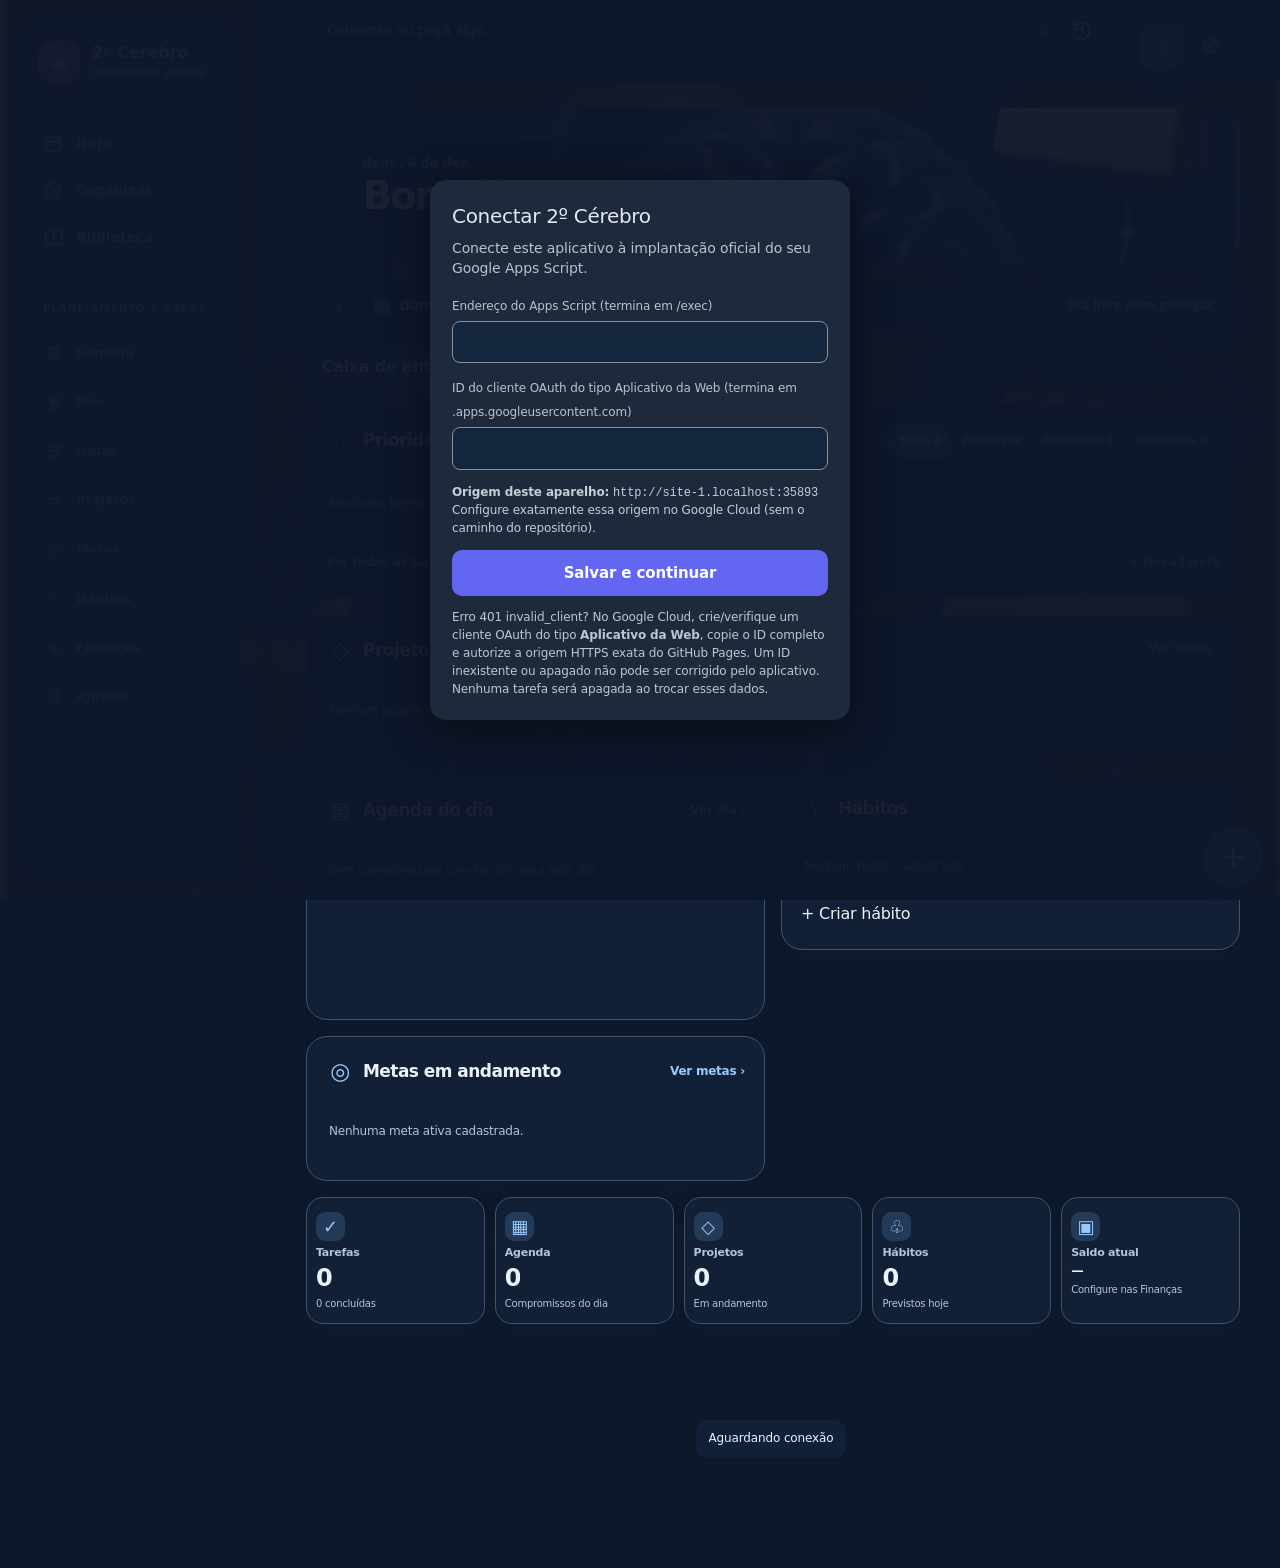
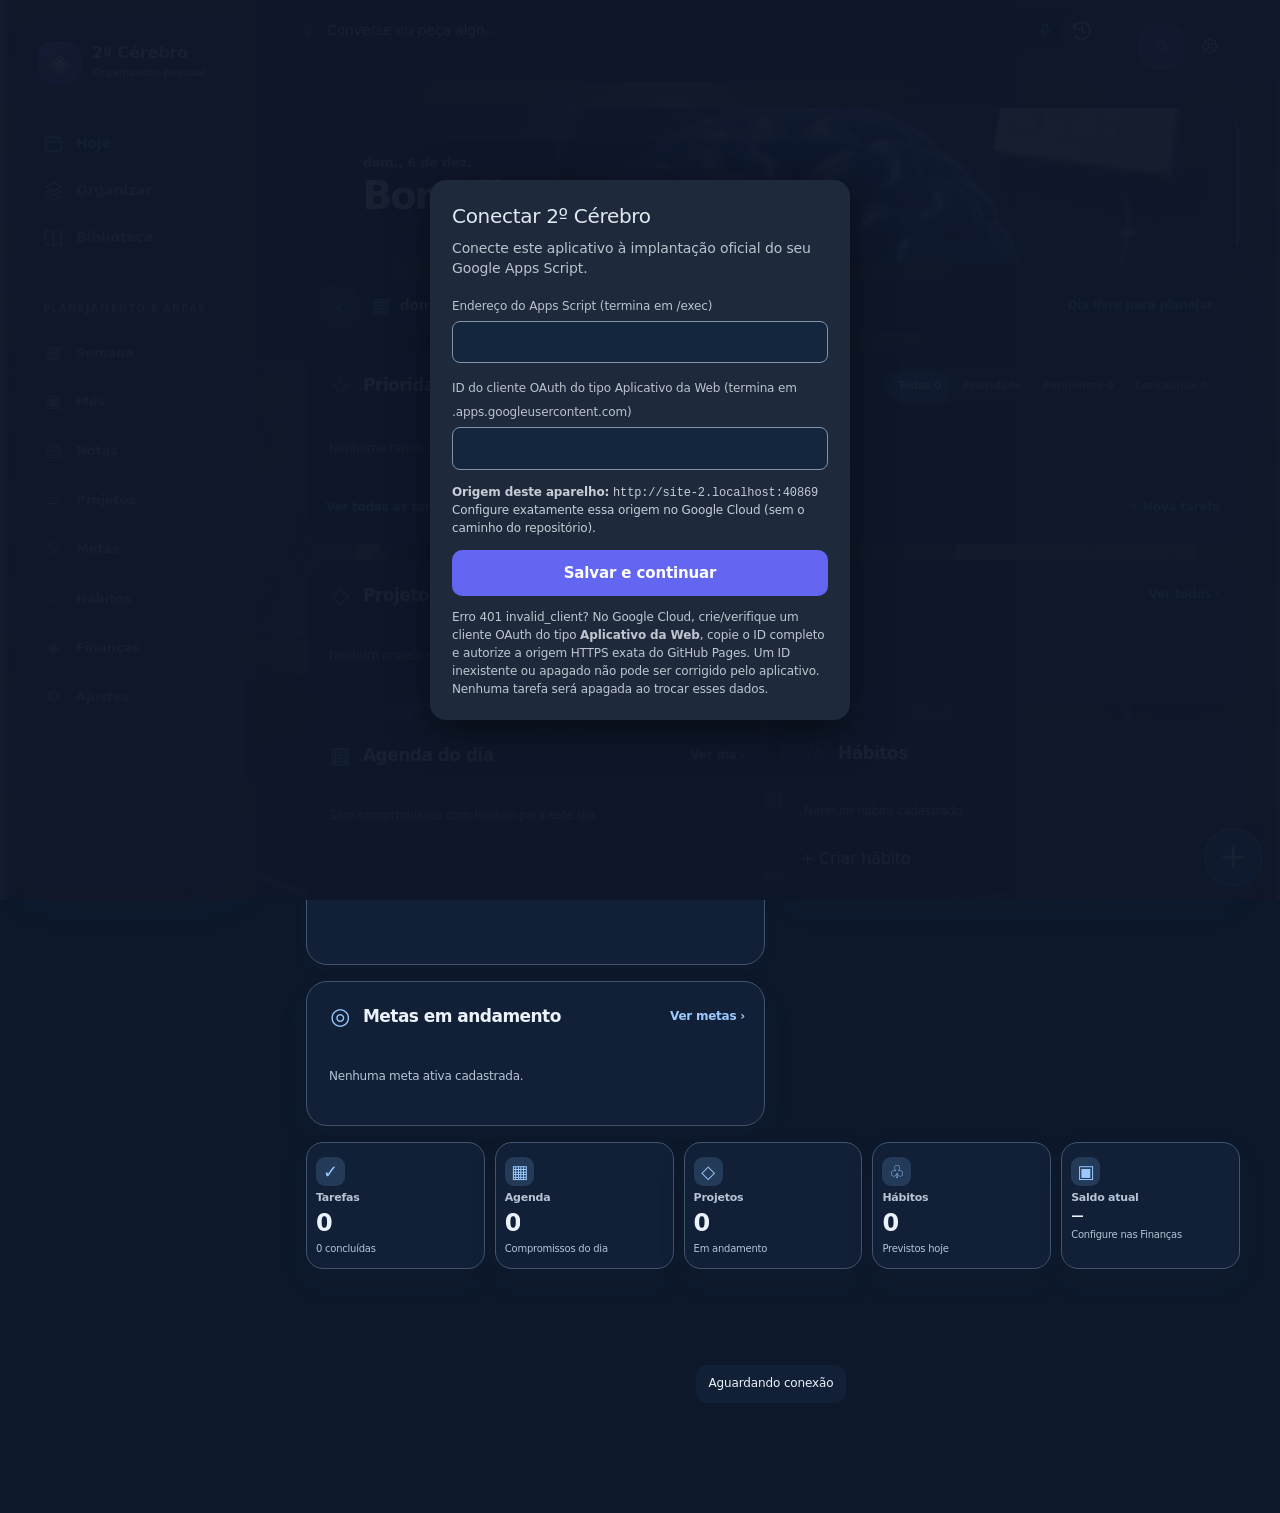
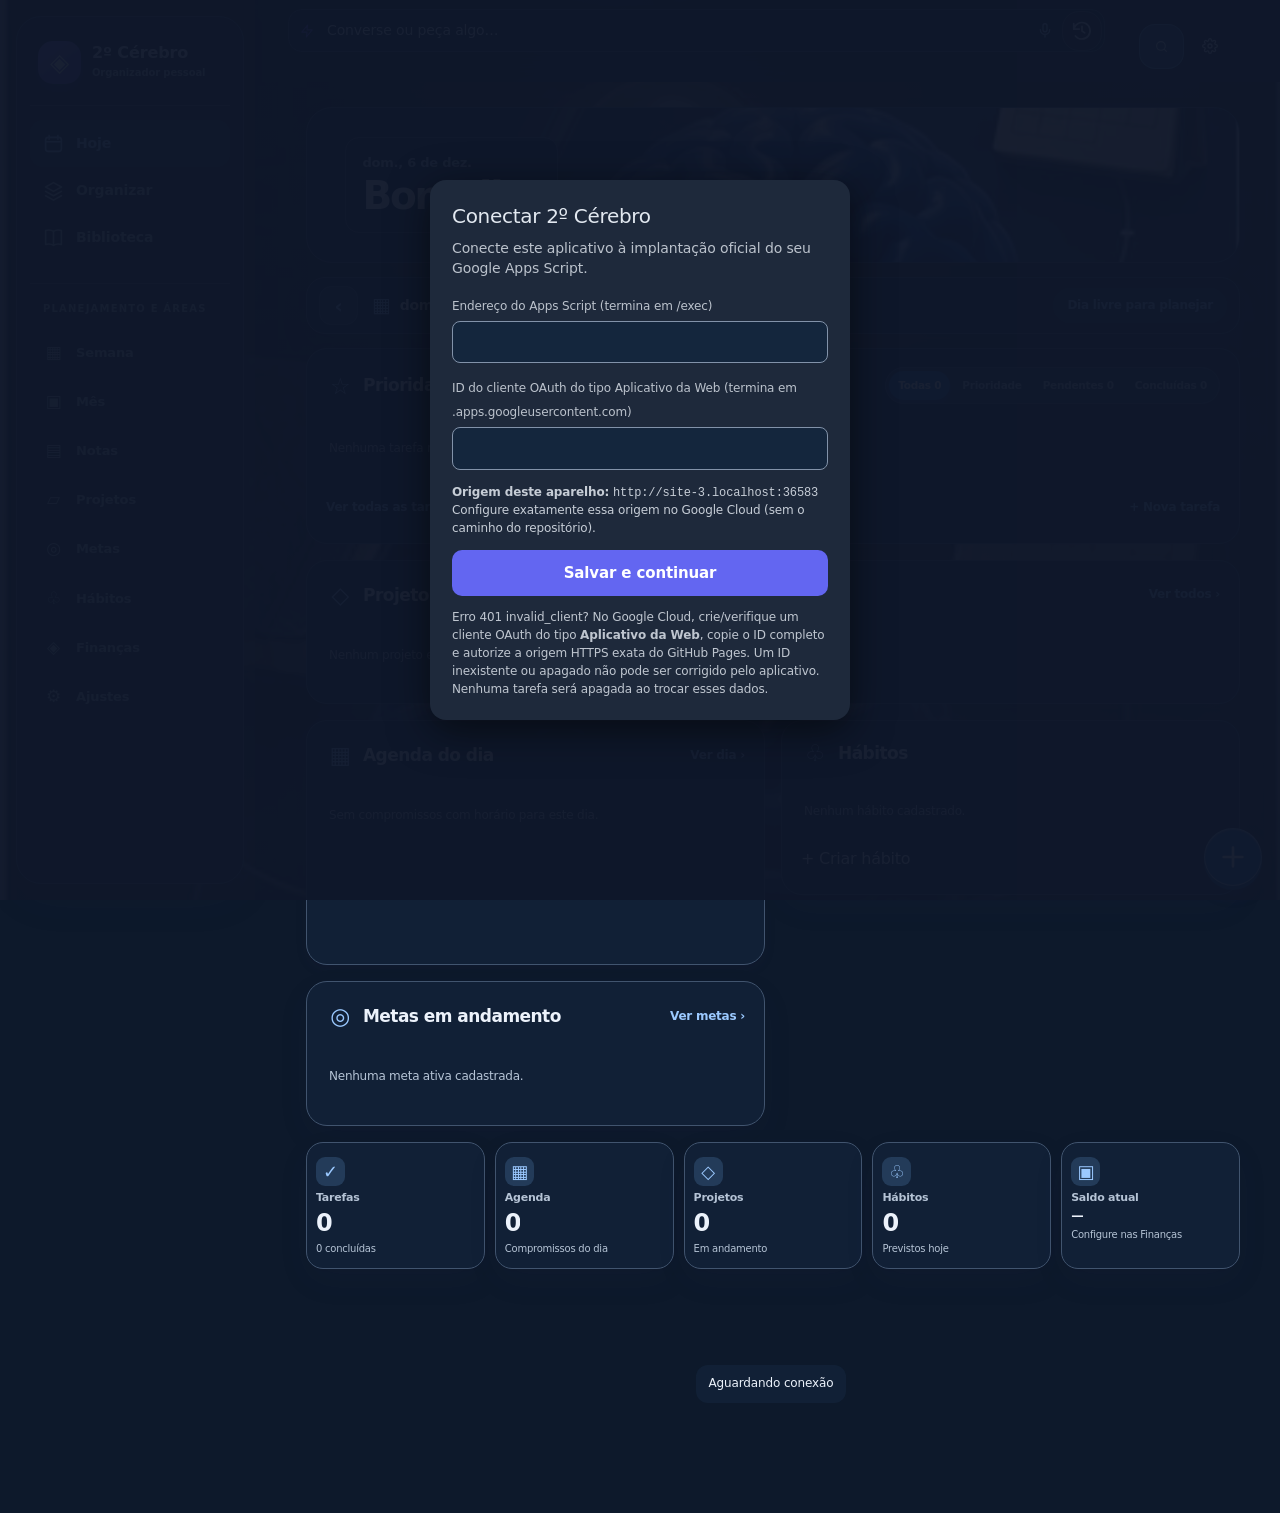
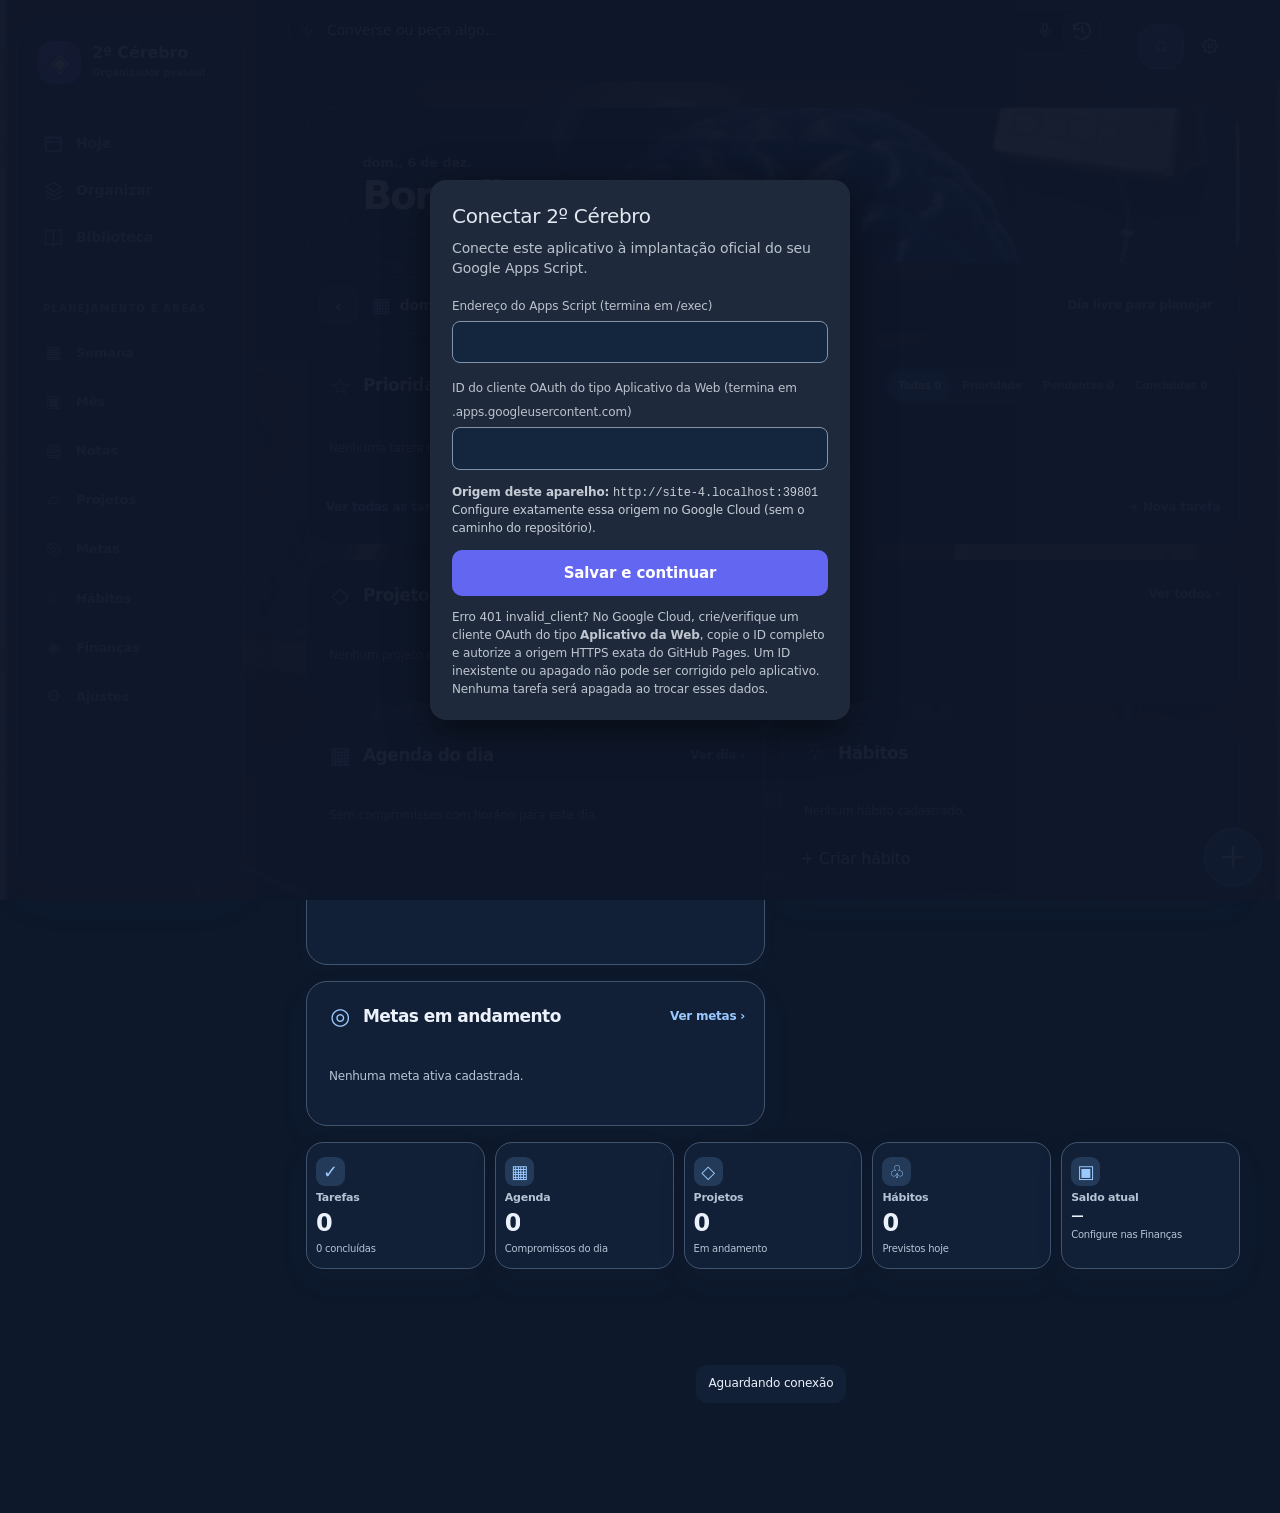
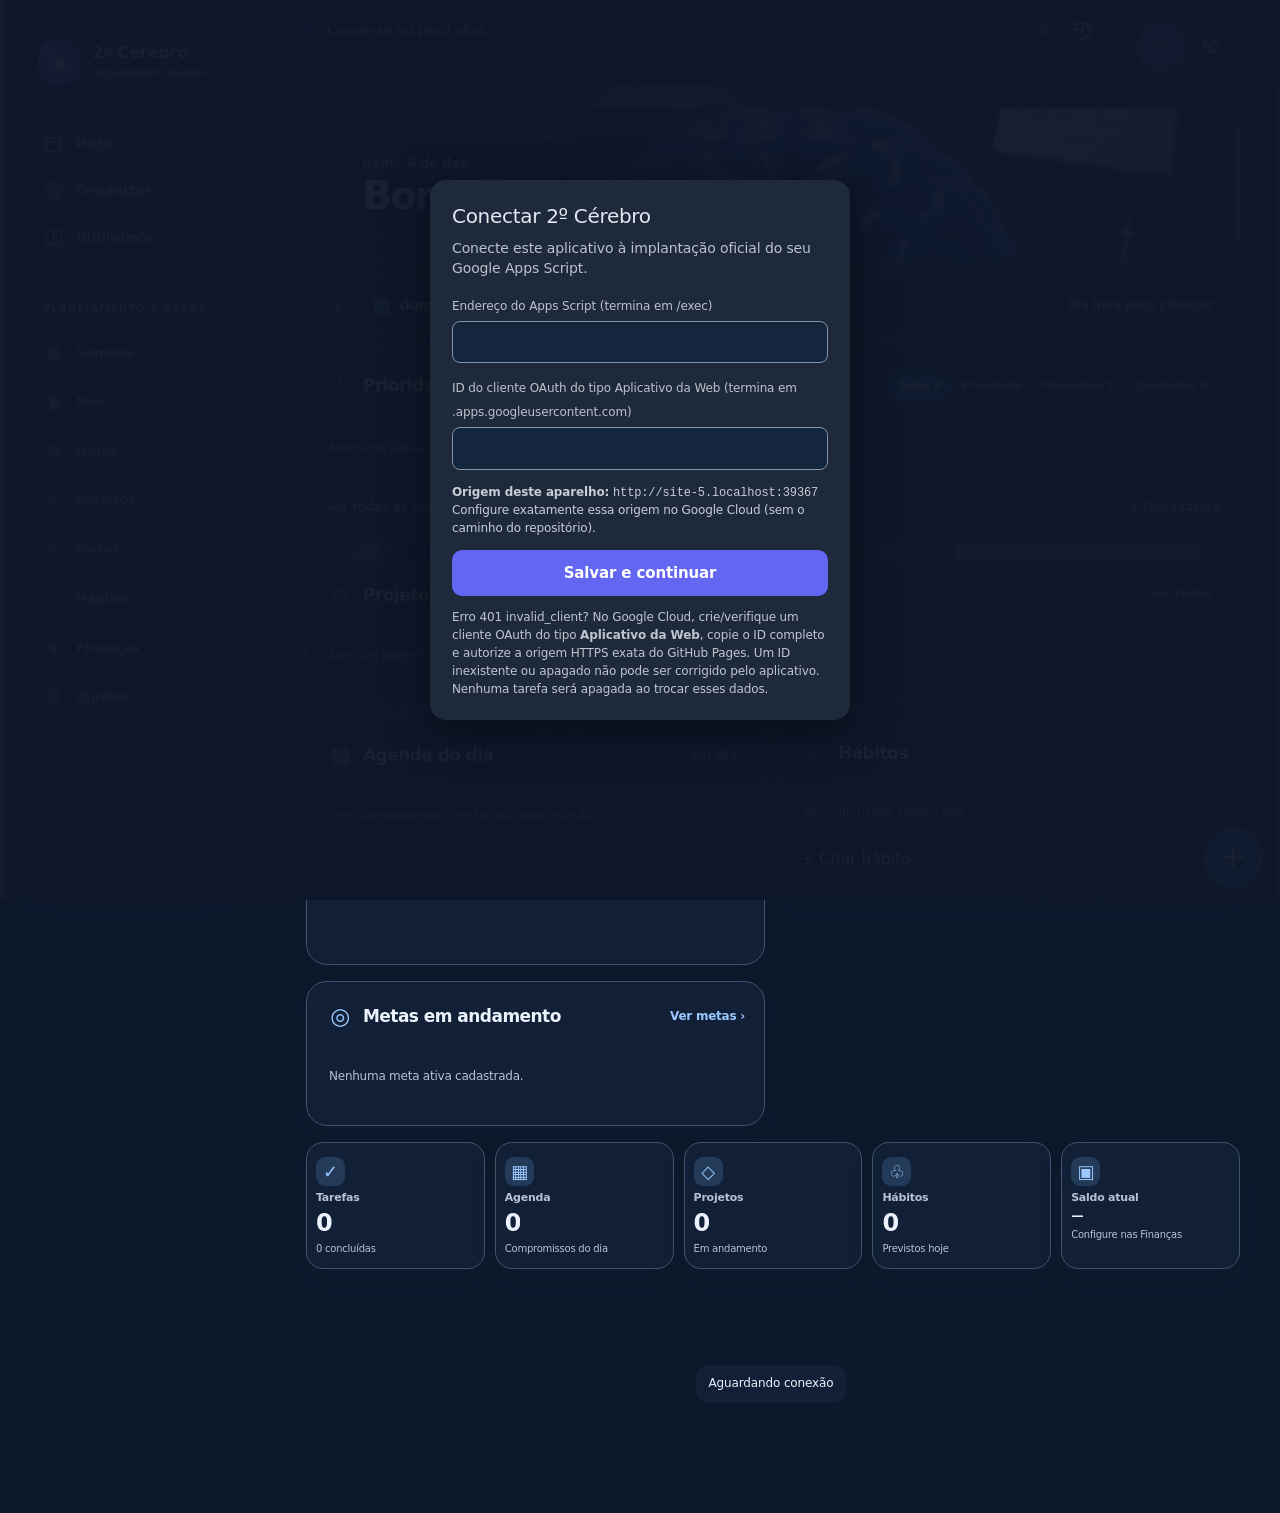
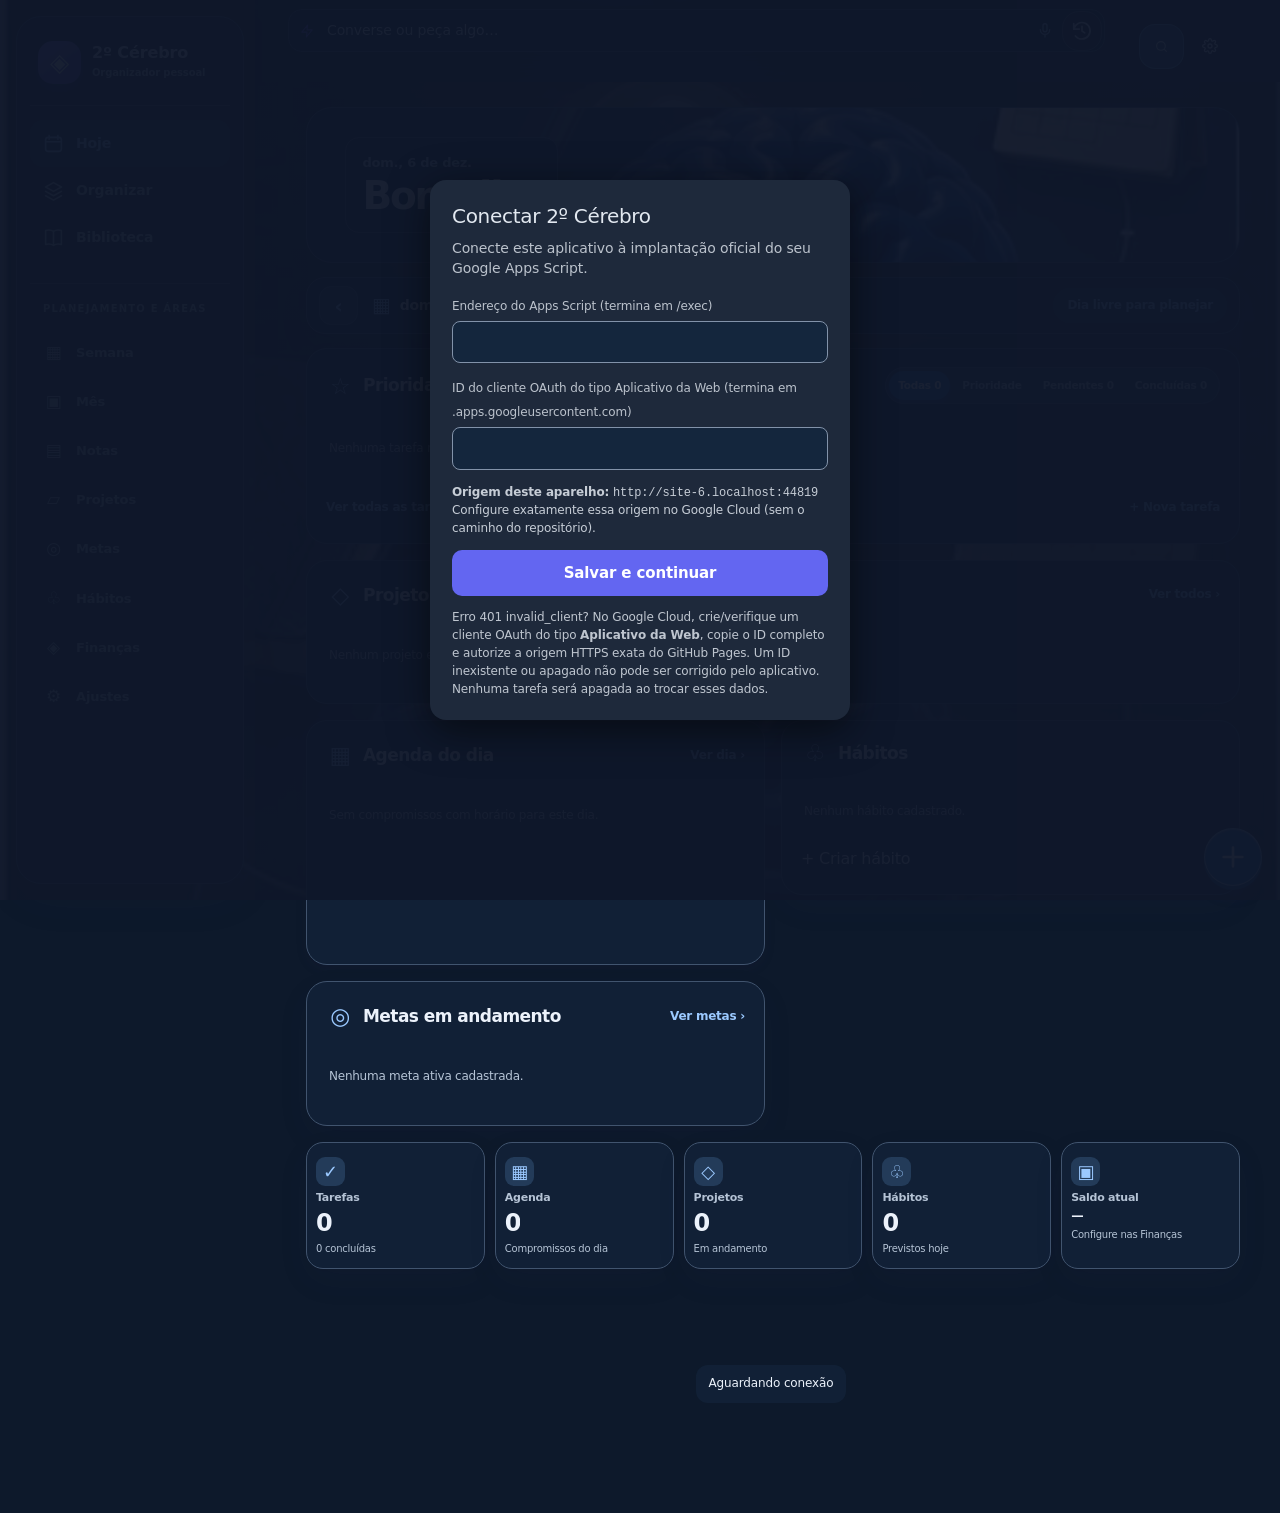
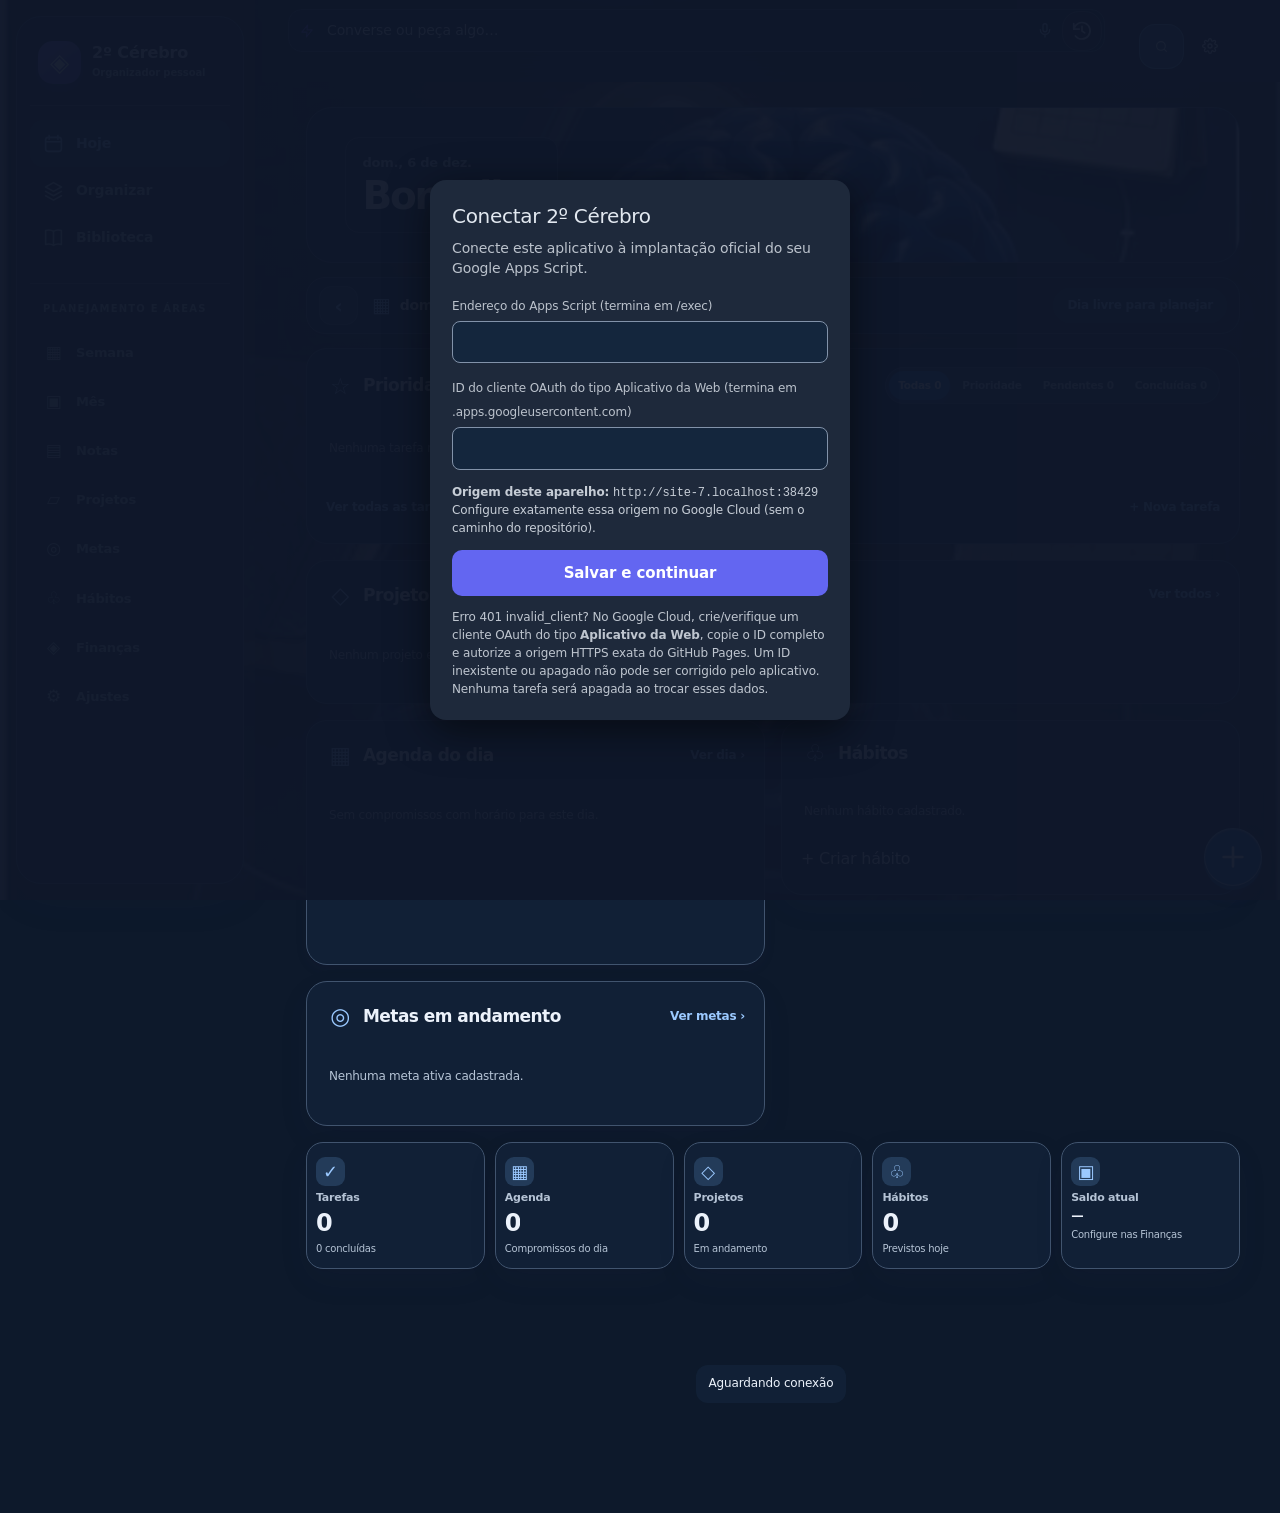
